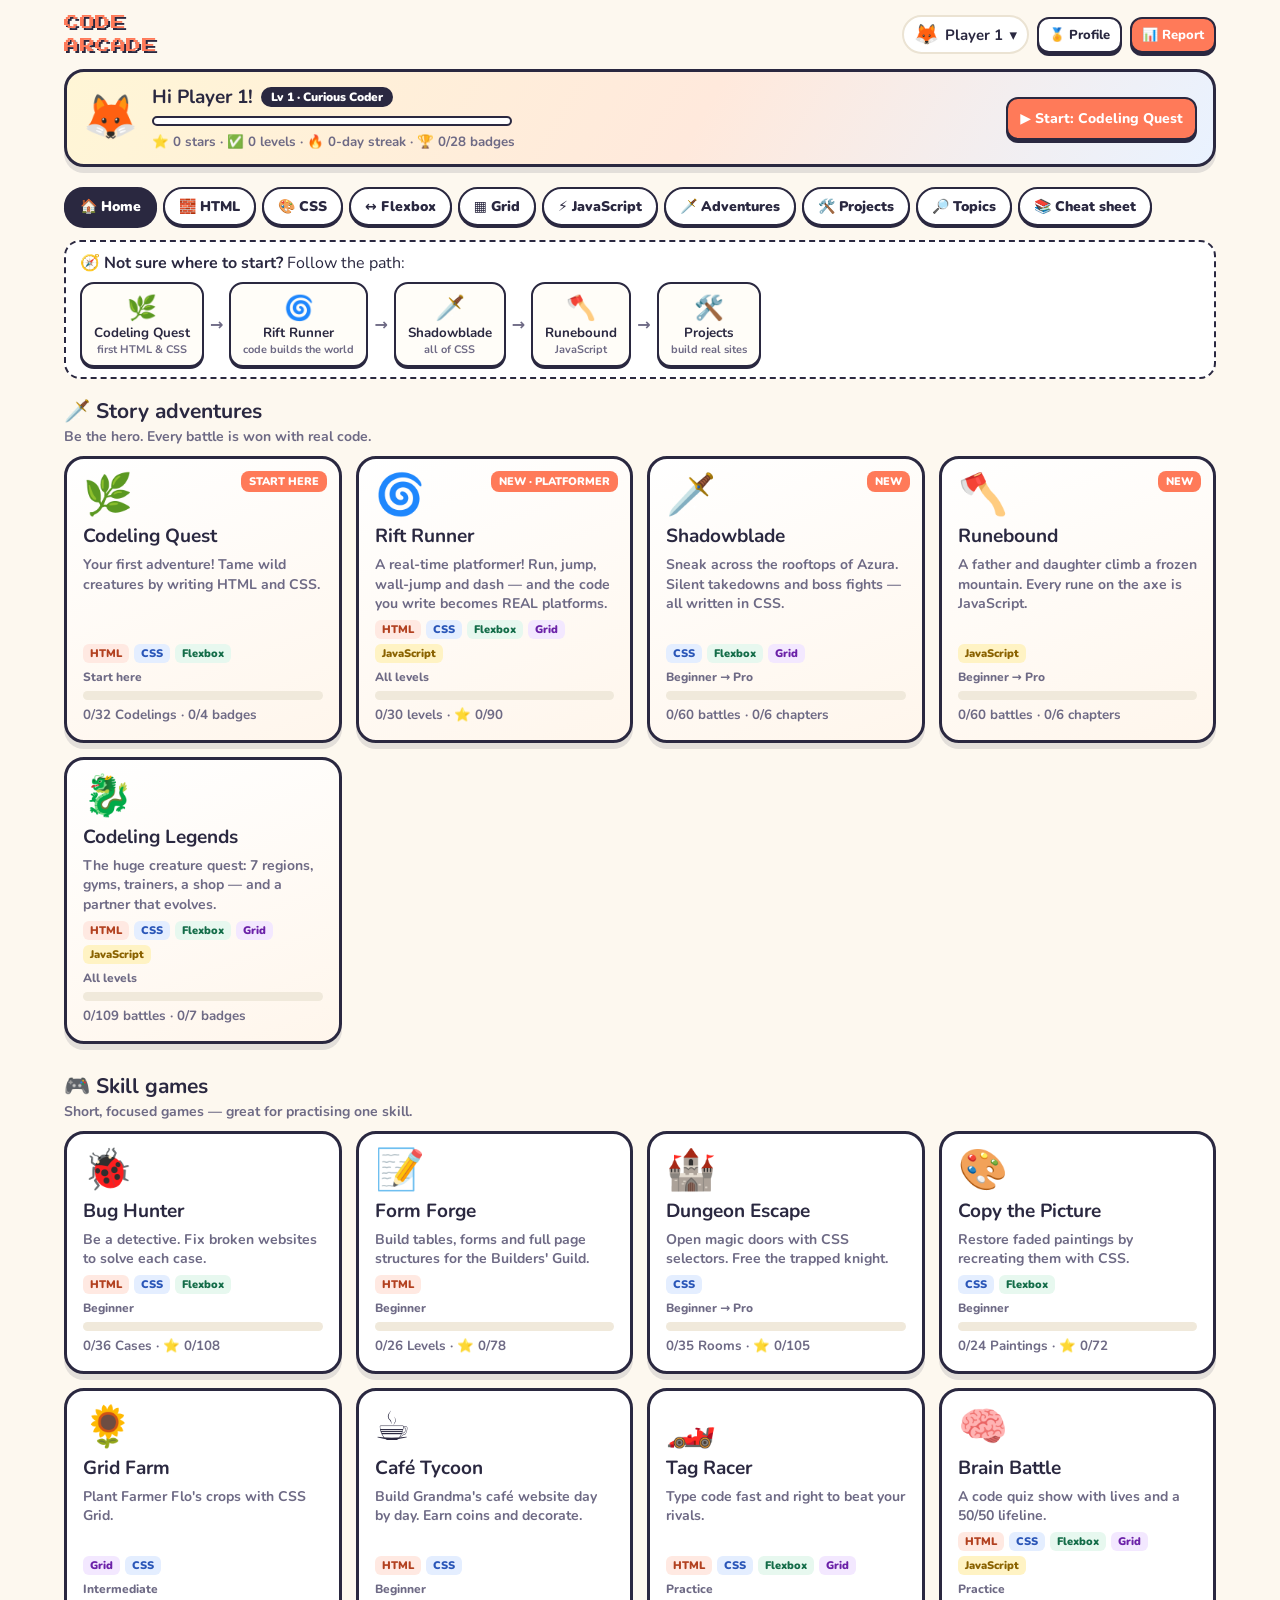
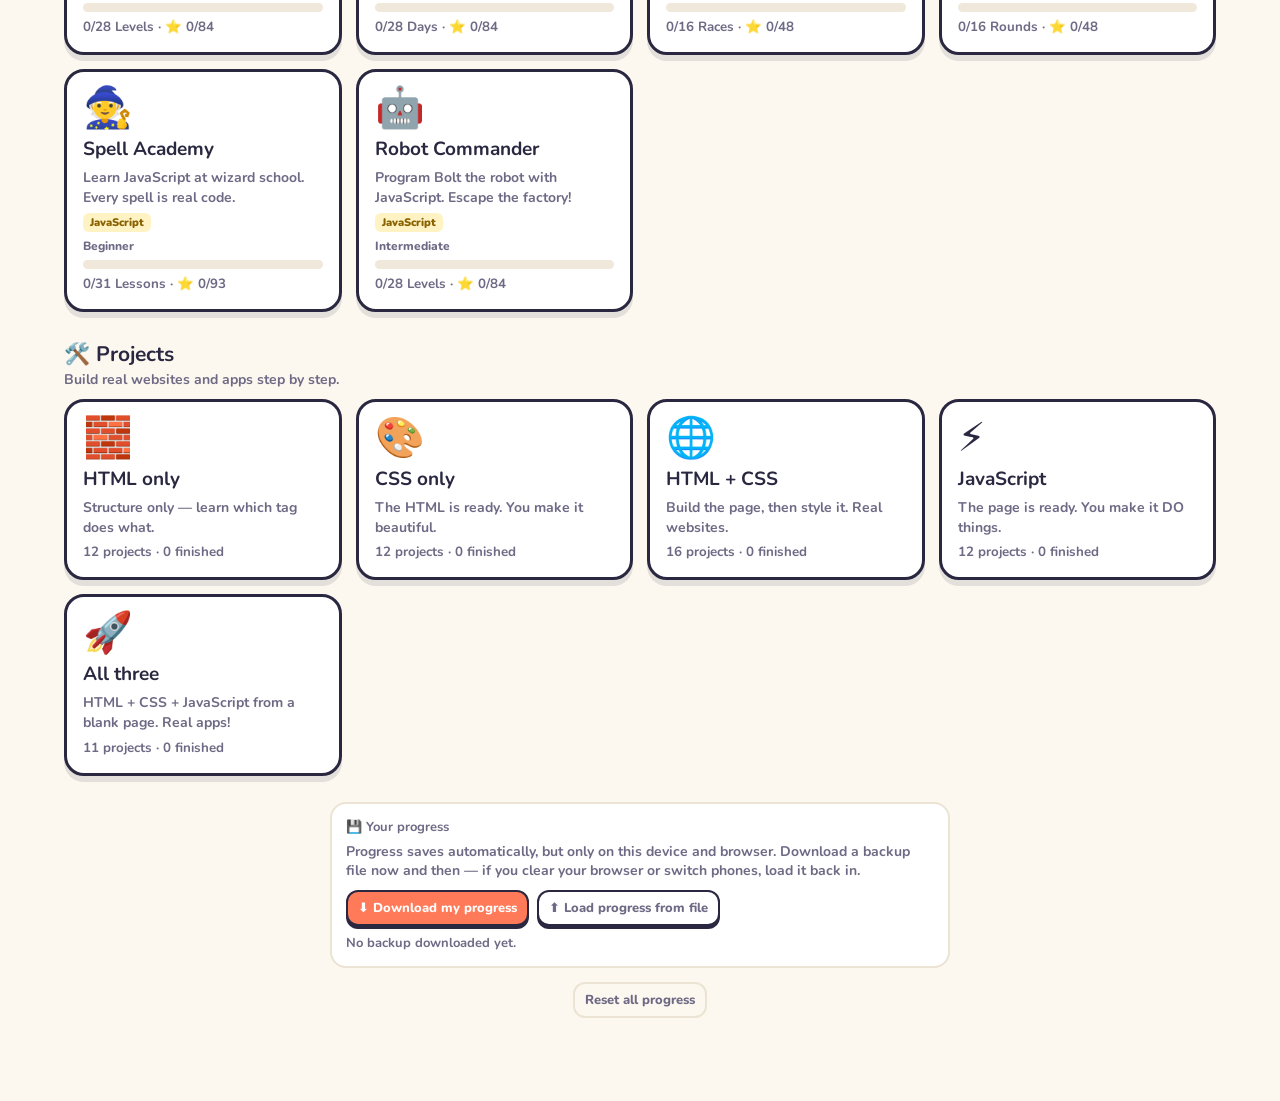
==== index.html @ c7d287df "Code Arcade: full source, tests and built index.html Co-Authored-By: Claude Opus 5.5 <noreply@anthro" ====
<!doctype html>
<html lang="en">
<head>
<meta charset="utf-8">
<meta name="viewport" content="width=device-width,initial-scale=1,viewport-fit=cover">
<title>Code Arcade</title>
<meta name="description" content="Code Arcade — 11 story games that teach HTML, CSS and JavaScript by writing real code.">
<meta name="theme-color" content="#fdf8ef">
<link rel="preconnect" href="https://fonts.googleapis.com">
<link href="https://fonts.googleapis.com/css2?family=Nunito:wght@500;700;800;900&family=Press+Start+2P&family=JetBrains+Mono:wght@500;700&display=swap" rel="stylesheet">
<style>
:root{
  --bg:#fdf8ef; --panel:#ffffff; --ink:#2a2840; --muted:#6e6a85; --line:#ebe3d3;
  --accent:#ff7a59; --blue:#4f8cff; --good:#1f9d6b; --bad:#e5484d;
  --gold:#f5b301; --code:#f3f0ff; --codeInk:#5b3fd1; --shadow:0 6px 0 rgba(42,40,64,.12);
}
*{box-sizing:border-box}
html,body{margin:0;background:var(--bg);color:var(--ink);font-family:Nunito,system-ui,-apple-system,"Segoe UI",Roboto,sans-serif;-webkit-tap-highlight-color:transparent}
button{font-family:inherit;color:inherit}
.pix{font-family:"Press Start 2P",monospace;letter-spacing:.5px}
code,pre,textarea,.code1{font-family:"JetBrains Mono",ui-monospace,Menlo,Consolas,monospace}
/* show every symbol exactly as typed: no merged "ligature" shapes like </ or => */
code,pre,textarea,input,.code1,.crystal,.snips button,.opt,.ex{font-variant-ligatures:none;font-feature-settings:"liga" 0,"calt" 0,"dlig" 0}
.backup{max-width:620px;margin:6px auto 14px;text-align:left}
.backup .row2{display:flex;gap:8px;flex-wrap:wrap;margin-top:10px}
.hidden{display:none!important}
h2,h3{margin:.2em 0 .5em}
.center{text-align:center}
.muted{color:var(--muted);font-weight:700}

/* ---------- shared UI ---------- */
.chip{background:var(--panel);border:2px solid var(--line);border-radius:999px;padding:4px 10px;font-weight:800;font-size:13px;white-space:nowrap}
button.chip{cursor:pointer}
button.chip:hover{border-color:var(--ink)}
.btn{border:2px solid var(--ink);background:#fff;border-radius:12px;padding:10px 12px;font-weight:800;font-size:14px;cursor:pointer;box-shadow:0 3px 0 var(--ink);transition:transform .05s}
.btn:active{transform:translateY(2px);box-shadow:0 1px 0 var(--ink)}
.btn:disabled{opacity:.5;cursor:not-allowed}
.btn.primary{background:var(--accent);color:#fff}
.btn.big{font-size:18px;padding:14px}
.btn.ghost{background:transparent;box-shadow:none;border-color:var(--line)}
.btn.sm{padding:7px 10px;font-size:13px}
.overlay{position:fixed;inset:0;background:var(--bg);z-index:20;overflow:auto;-webkit-overflow-scrolling:touch}
#modal{position:fixed;inset:0;background:rgba(42,40,64,.45);z-index:60;display:flex;align-items:center;justify-content:center;padding:16px}
#modal .card{background:#fff;border:3px solid var(--ink);border-radius:18px;max-width:620px;width:100%;max-height:88vh;overflow:auto;padding:20px;box-shadow:var(--shadow);animation:pop .25s}
#modal .row{display:flex;gap:8px;justify-content:flex-end;flex-wrap:wrap;margin-top:16px}
@keyframes pop{from{transform:scale(.92);opacity:0}}
.box{background:#fff;border:2px solid var(--line);border-radius:16px;padding:14px;min-width:0}
.work{display:grid;grid-template-columns:1fr 1fr;gap:12px;align-items:start}
@media(max-width:860px){.work{grid-template-columns:1fr}}
.lesson,.mission,.bstory{font-size:16px;line-height:1.55}
.lesson code,.mission code,.feedback code,.hintbox code,.codex code,.bstory code,.intro code{background:var(--code);padding:1px 6px;border-radius:6px;font-size:.9em;color:var(--codeInk);font-weight:700;white-space:normal;overflow-wrap:anywhere;box-decoration-break:clone;-webkit-box-decoration-break:clone}
.box,.bstory,.hintbox,.feedback,.lesson,.mission{min-width:0;overflow-wrap:anywhere}
.bstory .story{background:#fff8ec;border-left:5px solid var(--accent);border-radius:10px;padding:10px 12px;margin-bottom:10px}
.bstory .story b.who{display:block;font-size:12px;text-transform:uppercase;letter-spacing:1px;color:var(--accent)}
.exl{font-weight:900;font-size:12px;color:var(--muted);text-transform:uppercase;letter-spacing:1px;margin:12px 0 4px}
pre.ex{background:var(--code);border-radius:12px;padding:12px;white-space:pre-wrap;font-size:14px;border-left:5px solid #8b7cff;margin:0;color:#3a2a8a;overflow:auto}
.edhead{display:flex;justify-content:space-between;align-items:center;font-weight:900;margin:12px 0 6px;font-size:14px;gap:8px}
.edhead small{color:var(--muted);font-weight:700}
#editor,textarea.code{width:100%;min-height:190px;font-size:16px;line-height:1.55;border:3px solid var(--ink);border-radius:12px;padding:10px 12px;background:#fffef9;resize:vertical;tab-size:2;color:#2a2840;outline:none}
#editor:focus,textarea.code:focus,.code1:focus{border-color:var(--blue);box-shadow:0 0 0 4px rgba(79,140,255,.18)}
.code1{width:100%;font-size:16px;border:3px solid var(--ink);border-radius:12px;padding:10px 12px;background:#fffef9;color:#2a2840;outline:none}
.snips{display:flex;gap:5px;flex-wrap:wrap;margin-top:8px}
.snips button{min-width:38px;height:36px;font-family:"JetBrains Mono",monospace;font-weight:700;font-size:15px;border:2px solid var(--line);background:#fff;border-radius:9px;cursor:pointer;padding:0 8px}
.snips button:active{background:var(--code)}
.snips button.cmd{font-size:13px;color:var(--codeInk);background:#faf8ff}
#preview,iframe.prev{width:100%;height:230px;border:3px solid var(--ink);border-radius:12px;background:#fff;display:block}
iframe.fixed{width:300px!important;height:200px!important;flex:none}
.framewrap{display:flex;justify-content:center}
.actions{display:grid;grid-template-columns:repeat(3,1fr);gap:8px;margin-top:12px}
.actions .wide{grid-column:1/-1}
.feedback{margin-top:10px;border-radius:12px;font-weight:800;line-height:1.45}
.feedback.bad{background:#fdecec;color:#9f1d22;padding:10px 12px;border:2px solid #f5b5b7}
.feedback.good{background:#e7f8ef;color:#136c48;padding:10px 12px;border:2px solid #a7e3c6}
.feedback.info{background:#eef4ff;color:#21407a;padding:10px 12px;border:2px solid #c3d6ff}
.hintbox{margin-top:10px;line-height:1.5}
.hintbox .h{background:#fff8e1;border:2px solid #f6dd8a;border-radius:12px;padding:10px 12px;margin-bottom:6px;font-weight:700}
.hintbox .t{background:#eef4ff;border-color:#c3d6ff}
.hintbox .a{background:#f3f0ff;border-color:#d4cbff}
.hintbox pre.ex{margin-top:6px}
.stars{color:var(--gold);letter-spacing:2px}
.stars .off{color:#ddd3bf}
@media(max-width:480px){.actions{grid-template-columns:1fr 1fr}}

/* ---------- hub ---------- */
.hubhead{text-align:center;padding:26px 14px 6px}
.hublogo{font-size:24px;line-height:1.6;color:var(--accent);text-shadow:3px 3px 0 var(--ink);margin:0}
.hubgrid{display:grid;grid-template-columns:repeat(auto-fill,minmax(250px,1fr));gap:14px;max-width:1100px;margin:0 auto;padding:14px}
.gcard{background:#fff;border:3px solid var(--ink);border-radius:20px;padding:16px;box-shadow:var(--shadow);cursor:pointer;text-align:left;position:relative;transition:transform .15s;display:flex;flex-direction:column;gap:6px}
.gcard:hover{transform:translateY(-4px)}
.gcard .em{font-size:40px;line-height:1}
.gcard h3{margin:2px 0 0;font-size:19px}
.gcard p{margin:0;color:var(--muted);font-weight:700;font-size:14px;line-height:1.4;flex:1}
.gcard .tags{display:flex;gap:5px;flex-wrap:wrap}
.tag{font-size:11px;font-weight:900;border-radius:6px;padding:2px 7px;background:#ffe9e2;color:#b2401f}
.tag.css{background:#e4eeff;color:#2a56b8}.tag.js{background:#fff3c4;color:#8a6200}
.pbar{height:9px;background:#f0e9db;border-radius:9px;overflow:hidden}
.pbar i{display:block;height:100%;background:var(--good);border-radius:9px}
.ribbon{position:absolute;top:12px;right:12px;background:var(--accent);color:#fff;font-size:11px;font-weight:900;padding:3px 8px;border-radius:8px}
.hubfoot{text-align:center;padding:10px 14px 40px;color:var(--muted);font-weight:700;font-size:13px}

/* ---------- game shell ---------- */
.gwrap{max-width:1120px;margin:0 auto;padding:0 12px 40px}
.topbar{display:flex;align-items:center;gap:10px;position:sticky;top:0;background:var(--bg);z-index:5;padding:10px 0;flex-wrap:wrap}
.topbar .gt{display:flex;align-items:center;gap:8px;font-size:18px;font-weight:900;flex:1;min-width:0}
.topbar .ge{font-size:26px}
.intro{margin-bottom:14px}
.intro h2{margin-top:0}
.chap{font-weight:900;margin:16px 0 8px;color:var(--muted);font-size:13px;text-transform:uppercase;letter-spacing:1px}
.lvgrid{display:grid;grid-template-columns:repeat(auto-fill,minmax(160px,1fr));gap:10px}
.lv{border:2px solid var(--ink);background:#fff;border-radius:14px;padding:12px;text-align:left;cursor:pointer;box-shadow:0 3px 0 var(--ink);font-weight:800}
.lv small{display:block;color:var(--muted);font-weight:800;font-size:11px;text-transform:uppercase;letter-spacing:.5px}
.lv .stars{font-size:13px;display:block;margin-top:4px}
.lv.lock{opacity:.45;cursor:not-allowed;box-shadow:none;border-color:var(--line)}
.lv.next{background:#fff1ea}
.lvhead{display:flex;align-items:center;gap:10px;margin-bottom:12px;flex-wrap:wrap}
.lvhead b{font-size:17px;flex:1}

/* ---------- quest (world) ---------- */
#app{max-width:760px;margin:0 auto;padding:10px 12px 28px}
#app header{display:flex;align-items:center;gap:8px;flex-wrap:wrap;margin-bottom:10px}
#app header .logo{font-size:12px;color:var(--accent);margin:0;line-height:1.5}
.stats{display:flex;gap:6px;align-items:center;margin-left:auto;flex-wrap:wrap}
.minihp{width:56px;height:8px;background:#eee;border-radius:9px;overflow:hidden;display:inline-block;vertical-align:middle;margin-left:4px}
.minihp i{display:block;height:100%;background:var(--good);transition:width .4s}
#stage{position:relative;border:4px solid var(--ink);border-radius:16px;overflow:hidden;box-shadow:var(--shadow);background:#a8e06a;user-select:none}
#cv{display:block;width:100%;height:auto}
#dialog{position:absolute;left:8px;right:8px;bottom:8px;background:#fff;border:3px solid var(--ink);border-radius:12px;padding:14px 16px 16px;font-size:16px;line-height:1.45;min-height:72px;cursor:pointer;font-weight:700}
#dialog .who{position:absolute;top:-13px;left:12px;background:var(--accent);color:#fff;font-weight:900;font-size:12px;padding:3px 10px;border-radius:8px}
#dialog .more{position:absolute;right:12px;bottom:6px;font-size:12px;animation:bob 1s infinite}
#banner{position:absolute;top:10px;left:50%;transform:translateX(-50%);background:#fff;border:3px solid var(--ink);border-radius:12px;padding:8px 14px;font-size:10px;opacity:0;transition:opacity .4s;pointer-events:none;white-space:nowrap}
#banner.show{opacity:1}
#flash{position:absolute;inset:0;background:#fff;opacity:0;pointer-events:none}
#flash.go{animation:flash .65s}
#flash.fade{animation:fade .45s}
@keyframes flash{0%,100%{opacity:0}15%,45%,75%{opacity:1}30%,60%{opacity:.15}}
@keyframes fade{0%,100%{opacity:0}50%{opacity:1}}
@keyframes bob{50%{transform:translateY(-3px)}}
.controls{display:flex;justify-content:space-between;align-items:center;margin-top:14px;gap:12px}
.dpad{display:grid;grid-template-columns:repeat(3,54px);grid-template-rows:repeat(3,54px);gap:4px;touch-action:none}
.dpad button{border:3px solid var(--ink);background:#fff;border-radius:12px;font-size:20px;font-weight:900;box-shadow:0 4px 0 var(--ink);cursor:pointer;touch-action:none}
.dpad button:active,.dpad button.on{transform:translateY(3px);box-shadow:0 1px 0 var(--ink);background:#fff1ea}
.dpad .u{grid-column:2;grid-row:1}.dpad .l{grid-column:1;grid-row:2}.dpad .r{grid-column:3;grid-row:2}.dpad .d{grid-column:2;grid-row:3}
.mid{flex:1;text-align:center;color:var(--muted);font-size:13px;line-height:1.5;font-weight:700}
.abtn{width:78px;height:78px;border-radius:50%;background:var(--accent);color:#fff;font-size:26px;font-weight:900;border:3px solid var(--ink);box-shadow:0 5px 0 var(--ink);cursor:pointer;touch-action:none}
.abtn:active{transform:translateY(3px);box-shadow:0 2px 0 var(--ink)}
kbd{background:#fff;border:2px solid var(--line);border-bottom-width:3px;border-radius:6px;padding:0 5px;font-family:inherit;font-size:12px}
#title{display:flex;align-items:flex-start;justify-content:center;padding:20px 14px 40px}
.tcard{max-width:640px;width:100%;text-align:center}
.tlogo{font-size:22px;line-height:1.6;color:var(--accent);text-shadow:3px 3px 0 var(--ink);margin:18px 0 6px}
.tsub{color:var(--muted);font-weight:700;margin:0 0 18px}
.tbox{background:#fff;border:3px solid var(--ink);border-radius:18px;padding:18px;box-shadow:var(--shadow);text-align:left;margin-bottom:14px}
.tbox label{font-weight:900;display:block;margin-bottom:6px}
.tbox input{width:100%;font:inherit;font-size:17px;padding:10px 12px;border:2px solid var(--ink);border-radius:12px;font-weight:700}
.starters{display:grid;grid-template-columns:repeat(3,1fr);gap:10px}
.starter{border:3px solid var(--line);border-radius:16px;padding:10px 6px;background:#fffdf8;cursor:pointer;text-align:center;transition:transform .15s}
.starter:hover{transform:translateY(-3px)}
.starter.on{border-color:var(--ink);background:#fff1ea;box-shadow:0 4px 0 var(--ink)}
.starter b{display:block;font-size:15px}
.starter small{color:var(--muted);font-weight:700;font-size:12px;display:block;line-height:1.3}
@media(max-width:480px){.starter svg{width:72px;height:72px}.tlogo{font-size:17px}}
.bwrap{max-width:1120px;margin:0 auto;padding:12px 12px 30px}
.arena{position:relative;height:230px;border-radius:16px;border:3px solid var(--ink);background:linear-gradient(#e3f4ff 0 52%,#cdeea9 52%);overflow:hidden}
.plat{position:absolute;width:150px;height:30px;border-radius:50%;background:rgba(80,140,60,.28)}
.plat.f{right:9%;top:118px}.plat.m{left:6%;bottom:8px}
.sprite{position:absolute;transition:opacity .3s}
#foeSprite{right:calc(9% + 15px);top:14px}
#meSprite{left:calc(6% + 15px);bottom:12px;transform:scaleX(-1)}
.hpcard{position:absolute;background:#fff;border:2px solid var(--ink);border-radius:12px;padding:6px 10px;min-width:170px;font-weight:900;font-size:14px;z-index:2}
.hpcard small{display:block;color:var(--muted);font-weight:800;font-size:11px}
.hpcard.foe{left:12px;top:12px}.hpcard.me{right:12px;bottom:12px}
.hp{height:10px;background:#eee;border-radius:9px;overflow:hidden;margin-top:4px;border:1px solid #ddd}
.hp i{display:block;height:100%;background:var(--good);transition:width .6s,background .3s}
.hit{animation:hit .5s}
@keyframes hit{20%,60%{translate:-8px 0;opacity:.35}40%,80%{translate:8px 0;opacity:1}}
.lungeF{animation:lungeF .4s}@keyframes lungeF{50%{translate:-46px 26px}}
.lungeM{animation:lungeM .4s}@keyframes lungeM{50%{translate:-46px -26px}}
.faint{animation:faint .7s forwards}@keyframes faint{to{translate:0 40px;opacity:0}}
.appear{animation:appear .5s}@keyframes appear{from{translate:60px 0;opacity:0}}
.bmsg{margin:10px 0;background:#fff;border:3px solid var(--ink);border-radius:12px;padding:10px 14px;font-weight:800;font-size:16px;min-height:46px}
.tabs{display:flex;gap:6px;margin-bottom:10px}
.tabs button{flex:1;border:2px solid var(--ink);background:#fff;border-radius:10px;padding:8px;font-weight:900;cursor:pointer}
.tabs button.on{background:var(--ink);color:#fff}
@media(max-width:860px){.arena{height:190px}.plat.f{top:94px}#preview{height:180px}}
@media(max-width:480px){.hpcard{min-width:140px;font-size:13px}#foeSprite svg,#meSprite svg{width:92px;height:92px}}
.cxgrid{display:grid;grid-template-columns:repeat(auto-fill,minmax(130px,1fr));gap:10px}
.cx{border:2px solid var(--line);border-radius:14px;padding:8px;text-align:center;background:#fffdf8;cursor:pointer;font-weight:800;font-size:13px}
.cx.lock{opacity:.55;cursor:default}
.cx small{display:block;color:var(--muted);font-weight:700}
.cxsec{font-weight:900;margin:14px 0 8px;color:var(--muted);font-size:13px;text-transform:uppercase;letter-spacing:1px}
.badges{display:flex;gap:8px;flex-wrap:wrap}
.badge{border:2px solid var(--line);border-radius:12px;padding:6px 10px;font-weight:800;font-size:13px;background:#fff;opacity:.45}
.badge.on{opacity:1;border-color:var(--gold);background:#fff8e1}

/* ---------- dungeon ---------- */
iframe.droom{width:100%;height:230px;border:3px solid var(--ink);border-radius:12px;background:#efe6d3;display:block}
.selrow{display:flex;align-items:center;gap:8px}
.selrow .brace{font-family:"JetBrains Mono",monospace;color:var(--muted);font-weight:700;white-space:nowrap;font-size:14px}
.count{font-weight:800;font-size:14px;color:var(--muted);margin-top:8px}

/* ---------- café ---------- */
.cafe{border:3px solid var(--ink);border-radius:18px;overflow:hidden;background:#fff;margin-bottom:12px}
.cafe .awning{height:22px;background:repeating-linear-gradient(90deg,#ff7a59 0 28px,#fff 28px 56px)}
.cafe .front{padding:14px;display:flex;gap:14px;align-items:center;flex-wrap:wrap;background:linear-gradient(#fff9ef,#ffeeda)}
.cafe .sign{font-weight:900;font-size:20px;background:#2a2840;color:#fff;border-radius:10px;padding:8px 14px}
.cafe .decor{font-size:26px;letter-spacing:4px}
.cafe .stats2{display:flex;gap:8px;flex-wrap:wrap;margin-left:auto}
.cafe .crowd{padding:6px 14px 12px;font-size:20px;letter-spacing:2px;background:#ffeeda;min-height:20px}
.shop{display:grid;grid-template-columns:repeat(auto-fill,minmax(140px,1fr));gap:8px}
.shop button{border:2px solid var(--ink);border-radius:12px;background:#fff;padding:10px;font-weight:800;cursor:pointer;box-shadow:0 3px 0 var(--ink)}
.shop button.own{background:#e7f8ef;box-shadow:none;cursor:default}
.shop .e{font-size:28px;display:block}

/* ---------- racer ---------- */
.track{position:relative;border:3px solid var(--ink);border-radius:16px;background:#5d6170;padding:10px 0;overflow:hidden}
.lane{position:relative;height:56px;border-bottom:3px dashed rgba(255,255,255,.55)}
.lane:last-of-type{border-bottom:none}
.lane .lbl{position:absolute;left:8px;top:4px;font-size:11px;font-weight:900;color:#fff;opacity:.8}
.car{position:absolute;top:8px;font-size:38px;transition:left .5s ease-out;transform:scaleX(-1);left:0}
.car.spin{animation:spin .6s}
@keyframes spin{to{transform:scaleX(-1) rotate(360deg)}}
.finish{position:absolute;right:30px;top:0;bottom:0;width:14px;background:repeating-conic-gradient(#fff 0 25%,#222 0 50%) 0 0/14px 14px}
.rstat{display:flex;gap:10px;flex-wrap:wrap;margin:10px 0;font-weight:800}
.countdown{position:absolute;inset:0;display:flex;align-items:center;justify-content:center;font-size:54px;color:#fff;font-weight:900;text-shadow:0 4px 0 #2a2840;background:rgba(42,40,64,.35)}
iframe.mini{height:110px!important}

/* ---------- projects ---------- */
.where{background:#eef4ff;border:2px solid #c3d6ff;border-radius:12px;padding:8px 12px;margin-top:8px;font-size:15px;line-height:1.5;font-weight:700}
.where code{background:var(--code);padding:1px 6px;border-radius:6px;font-size:.9em;color:var(--codeInk);white-space:normal;overflow-wrap:anywhere}
iframe.goalprev{height:200px;background:#fff}
iframe.fullprev{width:100%;height:65vh;border:3px solid var(--ink);border-radius:12px;background:#fff;display:block}
.hubsec{max-width:1100px;margin:22px auto 0;padding:0 14px;font-size:21px}
.hubsec small{display:block;font-size:14px;color:var(--muted);font-weight:700;margin-top:2px}
.tag.proj{background:#e7f8ef;color:#136c48}
.h.flash{animation:pop .4s}
.placehint{display:block;margin-top:8px;padding:8px 10px;background:#fff8e1;border:2px solid #f6dd8a;border-radius:10px;color:#6b4d00}
/* ---------- spell academy ---------- */
.crystal{background:#f6f2ff;border:3px solid var(--ink);border-radius:12px;padding:10px 12px;font-family:"JetBrains Mono",monospace;min-height:70px;white-space:pre-wrap;font-size:15px;color:#3a2a8a;overflow:auto;max-height:220px}
/* ---------- brain battle ---------- */
.qtext{font-size:19px;font-weight:900;margin:8px 0;line-height:1.4}
.opts{display:grid;gap:8px;margin-top:10px}
.opt{text-align:left;border:2px solid var(--ink);background:#fff;border-radius:12px;padding:12px 14px;font-weight:800;font-size:16px;cursor:pointer;box-shadow:0 3px 0 var(--ink);font-family:inherit}
.opt:disabled{cursor:default}
.opt.right{background:#e7f8ef;border-color:var(--good);box-shadow:0 3px 0 var(--good)}
.opt.wrong{background:#fdecec;border-color:var(--bad);box-shadow:0 3px 0 var(--bad)}
.opt.gone{opacity:.25}
/* ---------- robot ---------- */
.rgridwrap{display:flex;justify-content:center;margin:10px 0;max-width:100%;overflow-x:auto}
.rgrid{position:relative;display:grid;gap:3px;background:#2a2840;padding:3px;border-radius:12px}
.rcell{width:var(--cell);height:var(--cell);border-radius:6px;background:#eef2ff;display:flex;align-items:center;justify-content:center;font-size:calc(var(--cell)*.55)}
.rcell.wall{background:#8a8fa8}
.rcell.goal{background:#c9f2db}
.bot{position:absolute;width:var(--cell);height:var(--cell);display:flex;align-items:center;justify-content:center;font-size:calc(var(--cell)*.7);transition:left .2s,top .2s;z-index:2}
.bot.bonk{animation:hit .4s}
.bubble{position:absolute;bottom:100%;left:50%;transform:translateX(-50%);background:#fff;border:2px solid var(--ink);border-radius:10px;padding:2px 8px;font-size:13px;font-weight:800;white-space:nowrap}

/* ---------- codeling legends ---------- */
#lgTitle{display:flex;align-items:flex-start;justify-content:center;padding:20px 14px 40px}
#lgApp{max-width:820px;margin:0 auto;padding:10px 12px 28px}
#lgApp header{display:flex;align-items:center;gap:8px;flex-wrap:wrap;margin-bottom:8px}
#lgApp header .logo{font-size:12px;color:#7c5cff;margin:0;line-height:1.5;text-shadow:2px 2px 0 #ffd166}
#lgApp .stats{display:flex;gap:6px;align-items:center;margin-left:auto;flex-wrap:wrap}
.lggoal{background:linear-gradient(90deg,#fff8e1,#fff1ea);border:2px solid var(--ink);border-radius:12px;padding:8px 12px;font-weight:800;font-size:14px;margin-bottom:8px;line-height:1.35}
#lgStage{position:relative;border:4px solid var(--ink);border-radius:18px;overflow:hidden;box-shadow:var(--shadow);background:#bfe98d;user-select:none;-webkit-user-select:none}
#lgCv{display:block;width:100%;height:auto;touch-action:none}
#lgStage.shake,.lgb-arena.shake{animation:lgshake .35s}
@keyframes lgshake{20%{translate:-5px 2px}40%{translate:5px -2px}60%{translate:-3px 1px}80%{translate:3px 0}}
#lgDialog{position:absolute;left:8px;right:8px;bottom:8px;background:#fff;border:3px solid var(--ink);border-radius:14px;padding:14px 16px 16px;font-size:16px;line-height:1.45;min-height:72px;cursor:pointer;font-weight:700;box-shadow:0 4px 0 rgba(42,40,64,.25)}
#lgDialog #lgWho{position:absolute;top:-13px;left:12px;background:#7c5cff;color:#fff;font-weight:900;font-size:12px;padding:3px 10px;border-radius:8px}
#lgDialog .more{position:absolute;right:12px;bottom:6px;font-size:12px;animation:bob 1s infinite}
#lgBanner{position:absolute;top:10px;left:50%;transform:translateX(-50%);background:#fff;border:3px solid var(--ink);border-radius:12px;padding:8px 14px;font-size:10px;opacity:0;transition:opacity .4s;pointer-events:none;white-space:nowrap;max-width:92%;overflow:hidden;text-overflow:ellipsis}
#lgBanner.show{opacity:1}
#lgFlash{position:absolute;inset:0;background:#fff;opacity:0;pointer-events:none}
#lgFlash.go{animation:flash .65s}#lgFlash.fade{animation:fade .45s}
.lgtools{display:flex;gap:6px;flex-wrap:wrap;margin-top:8px}
.lgtools .chip{flex:1;min-width:0;text-align:center}
.lgb-wrap{max-width:1120px;margin:0 auto;padding:12px 12px 30px}
.lgb-arena{position:relative;height:250px;border-radius:18px;border:3px solid var(--ink);overflow:hidden}
.lgb-arena .plat{position:absolute;width:170px;height:34px;border-radius:50%;background:rgba(60,90,40,.22)}
.lgb-arena .plat.f{right:7%;top:132px}.lgb-arena .plat.m{left:5%;bottom:6px}
.lgb-mon{position:absolute}
.lgb-mon.foe{right:calc(7% + 20px);top:14px}
.lgb-mon.me{left:calc(5% + 25px);bottom:12px}
.lgb-mon.me .spr{transform:scaleX(-1)}
.lgb-mon .spr{animation:idle 2.2s ease-in-out infinite}
@keyframes idle{50%{translate:0 -4px}}
.lgb-mon.appear{animation:appear .5s}
.lgb-mon.hit .spr{animation:hit .5s}
.lgb-mon.faint{animation:faint .7s forwards}
.lgb-card{position:absolute;background:#fff;border:2px solid var(--ink);border-radius:12px;padding:6px 10px;min-width:180px;font-weight:900;font-size:14px;z-index:2;box-shadow:0 3px 0 rgba(42,40,64,.2)}
.lgb-card small{display:block;color:var(--muted);font-weight:800;font-size:11px}
.lgb-card.foe{left:12px;top:12px}.lgb-card.me{right:12px;bottom:12px}
.lgb-fx{position:absolute;inset:0;pointer-events:none;z-index:3}
.lgb-proj{position:absolute;left:0;top:0;font-size:34px;margin:-20px 0 0 -20px}
.lgb-dmg{position:absolute;font-weight:900;font-size:26px;text-shadow:2px 2px 0 #fff,-2px -2px 0 #fff;animation:dmg .9s forwards;transform:translate(-50%,-50%)}
@keyframes dmg{to{translate:0 -50px;opacity:0}}
.lgb-bar{display:flex;gap:6px;flex-wrap:wrap;margin:10px 0}
.lgb-bar .bmsg{flex:1 1 260px;margin:0}
.lgb-bar .btn{flex:0 1 auto}
.lgb-scroll{background:#fff8e1;border:2px dashed var(--gold);border-radius:12px;padding:10px 12px;margin-bottom:10px;font-weight:700;line-height:1.5}
.lgb-lesson .lgb-type{display:inline-block;background:#efe9ff;color:#5b3fd1;border-radius:999px;padding:3px 10px;font-weight:900;font-size:12px;margin-bottom:8px}
.lgb-lesson .lesson{margin-bottom:4px}
@media(max-width:860px){.lgb-arena{height:200px}.lgb-arena .plat.f{top:100px}}
@media(max-width:480px){.lgb-card{min-width:132px;font-size:12px;padding:5px 8px}.lgb-mon svg{width:86px;height:86px}.lgb-mon.foe{right:8px}.lgb-mon.me{left:10px}.lgb-arena .plat{width:120px}}
.creator{display:grid;grid-template-columns:120px 1fr;gap:12px;align-items:center}
.creator canvas{width:120px;height:120px;background:radial-gradient(circle,#fff 0 55%,#f3efff 56%);border:2px solid var(--line);border-radius:16px}
.swrow{display:flex;align-items:center;gap:5px;flex-wrap:wrap;margin:4px 0}
.swrow small{width:48px;font-weight:900;color:var(--muted)}
.sw{width:28px;height:28px;border-radius:50%;border:2px solid var(--line);cursor:pointer;padding:0}
.sw.on{border:3px solid var(--ink);box-shadow:0 0 0 2px #fff inset}
@media(max-width:480px){.creator{grid-template-columns:1fr;justify-items:center}}
.evo{display:inline-block;animation:evo 1.6s ease-out}
@keyframes evo{0%{filter:brightness(4) saturate(0);transform:scale(.6)}30%{filter:brightness(4) saturate(0);transform:scale(1.15)}60%{filter:brightness(2.5) saturate(.3);transform:scale(.9)}100%{filter:none;transform:scale(1)}}
.shop button.gone{opacity:.3}.opt.gone{opacity:.25;text-decoration:line-through}
/* ---------- profiles & report ---------- */
.hubtop{display:flex;justify-content:space-between;align-items:center;gap:8px;flex-wrap:wrap;max-width:1120px;margin:0 auto;padding:12px 12px 0}
.pchip{display:inline-flex;align-items:center;gap:6px;font-size:15px}
.pchip .av{font-size:20px}
.plist{display:grid;gap:8px}
.prow{display:flex;align-items:center;gap:10px;border:2px solid var(--line);border-radius:14px;padding:10px 12px;background:#fff}
.prow.on{border-color:var(--ink);background:#fff1ea}
.prow .av{font-size:28px}
.prow b{flex:1;min-width:0;overflow-wrap:anywhere}
.avpick{display:flex;flex-wrap:wrap;gap:6px;margin:8px 0}
.avpick button{font-size:24px;width:44px;height:44px;border-radius:12px;border:2px solid var(--line);background:#fff;cursor:pointer}
.avpick button.on{border-color:var(--ink);background:#fff1ea}
.pinput{width:100%;font:inherit;font-size:17px;padding:10px 12px;border:2px solid var(--ink);border-radius:12px;font-weight:700}
#report .gwrap{max-width:1000px}
@media(max-width:520px){#report .gt span:last-child{display:none}}
#reportFrame{width:100%;height:75vh;min-height:520px;border:3px solid var(--ink);border-radius:16px;background:#fff;display:block}


/* =====================================================================
   STUDIO — no-scroll workspace
   ===================================================================== */
.studio{--sth:620px;height:var(--sth);min-height:460px;display:grid;gap:10px;
  grid-template-columns:minmax(260px,.95fr) minmax(0,1.2fr) minmax(0,1fr);grid-template-rows:minmax(0,1fr) auto;
  grid-template-areas:"task code view" "task bar bar"}
.st-tabs{display:none}
.st-pane{background:#fff;border:2px solid var(--line);border-radius:16px;min-width:0;min-height:0;display:flex;flex-direction:column;overflow:hidden}
.st-task{grid-area:task;overflow:auto;padding:12px 14px}
.st-code{grid-area:code;padding:10px 12px}
.st-view{grid-area:view;padding:10px 12px;overflow:auto}
.st-bar{grid-area:bar;min-width:0}
.st-codebody,.st-viewbody{display:flex;flex-direction:column;flex:1;min-height:0}
.st-codebody textarea.code,.st-codebody .codegrow{flex:1;min-height:120px;resize:none}
.st-viewbody .framewrap.grow{flex:1;min-height:150px;display:flex}
.st-viewbody .framewrap.grow iframe.prev:not(.fixed){height:100%;min-height:150px}
.st-viewbody iframe.fixed{max-width:100%}
.pane-h{display:flex;justify-content:space-between;align-items:center;gap:8px;font-weight:900;font-size:14px;margin:0 0 6px}
.pane-h small{color:var(--muted);font-weight:700;font-size:12px;text-align:right}
.st-view .pane-h:not(:first-child){margin-top:10px}
.st-go{display:none;margin-top:12px}
.jobbox{background:linear-gradient(135deg,#fff6d6,#ffe9dc);border:3px solid var(--ink);border-radius:14px;padding:10px 12px;margin-bottom:10px;font-size:17px;line-height:1.45;font-weight:800;box-shadow:0 3px 0 rgba(42,40,64,.15)}
.jobbox>b{display:block;font-size:12px;text-transform:uppercase;letter-spacing:1px;color:#b2401f;margin-bottom:2px}
.jobbox code,.jobmini code{background:#fff;padding:1px 6px;border-radius:6px;font-size:.88em;color:var(--codeInk);font-weight:800;white-space:normal;overflow-wrap:anywhere}
.jobmini{display:none;background:#fff8e1;border:2px solid #f6dd8a;border-radius:10px;padding:6px 10px;margin-bottom:8px;font-weight:800;font-size:14px;line-height:1.35;cursor:pointer;max-height:4.2em;overflow:auto}
.st-drawer{max-height:32vh;overflow:auto}
.st-drawer .feedback:empty{display:none}
.st-drawer .feedback{margin:0 0 8px}
.st-drawer .hintbox{margin:0}
.st-drawer .hintbox:empty{display:none}
.st-bar .actions{display:grid;grid-template-columns:repeat(4,auto) 1fr;gap:8px;margin:0;align-items:stretch}
.st-bar .actions .btn{white-space:nowrap}
.st-bar .actions .btn.primary.big{font-size:17px;padding:12px}
.st-task .bstory .lesson,.st-task .bstory .mission{font-size:15.5px}
.studio .snips{margin-top:6px}
/* tablet: task on the left, code above preview on the right */
@media(max-width:1180px){.studio{grid-template-columns:minmax(240px,.8fr) minmax(0,1.2fr);grid-template-rows:minmax(0,1.15fr) minmax(0,.85fr) auto;grid-template-areas:"task code" "task view" "bar bar"}}
/* phone: two tabs, buttons always visible */
@media(max-width:699px){
  .studio{grid-template-columns:1fr;grid-template-rows:auto minmax(0,1fr) auto;grid-template-areas:"tabs" "main" "bar";gap:8px;min-height:430px}
  .st-tabs{display:flex;gap:6px;grid-area:tabs}
  .st-tabs button{flex:1;border:2px solid var(--ink);background:#fff;border-radius:12px;padding:9px 6px;font-weight:900;font-size:14px;cursor:pointer}
  .st-tabs button.on{background:var(--ink);color:#fff}
  .st-task,.st-code,.st-view{grid-area:main}
  .studio[data-tab=task] .st-code,.studio[data-tab=task] .st-view{display:none}
  .studio[data-tab=code] .st-task{display:none}
  .studio[data-tab=code]{grid-template-rows:auto minmax(0,1.1fr) minmax(0,.9fr) auto;grid-template-areas:"tabs" "code" "view" "bar"}
  .studio[data-tab=code] .st-code{grid-area:code}.studio[data-tab=code] .st-view{grid-area:view}
  .studio[data-tab=task] .st-go{display:block}
  .studio[data-tab=code] .jobmini:not(.hidden){display:block}
  .st-bar .actions{grid-template-columns:repeat(4,1fr)}
  .st-bar .actions .btn{padding:8px 4px;font-size:13px}
  .st-bar .actions .btn.primary.big{grid-column:1/-1;order:-1;font-size:16px;padding:11px}
  .st-drawer{max-height:26vh}
  .studio.has-target .st-view .framewrap:not(.grow) iframe.fixed,.studio.has-target .st-view iframe.fixed{width:100%!important}
  .lvhead{margin-bottom:6px}.lvhead b{font-size:15px}
}
@media(max-width:699px){.studio .snips{flex-wrap:nowrap;overflow-x:auto;padding-bottom:2px;scrollbar-width:thin}.studio .snips button{flex:none;height:34px}}
.st-view .crystal.grow{flex:1;max-height:none;min-height:120px}

/* =====================================================================
   SAGA (adventure) games
   ===================================================================== */
.sgApp{max-width:860px;margin:0 auto;padding:10px 12px 28px}
.sgApp header{display:flex;align-items:center;gap:8px;flex-wrap:wrap;margin-bottom:8px}
.sgApp header .logo{font-size:12px;margin:0;line-height:1.5;color:var(--sgc,#c2410c);text-shadow:2px 2px 0 #fde68a}
.saga-rune{--sgc:#0e7490}.saga-tomb{--sgc:#b45309}.saga-shadow{--sgc:#c2410c}
.sgApp .stats{display:flex;gap:6px;align-items:center;margin-left:auto;flex-wrap:wrap}
.sggoal{background:linear-gradient(90deg,#fff8e1,#fff1ea);border:2px solid var(--ink);border-radius:12px;padding:8px 12px;font-weight:800;font-size:14px;margin-bottom:8px;line-height:1.4}
.sggoal b{color:var(--sgc)}
.sgStage{position:relative;border:4px solid var(--ink);border-radius:18px;overflow:hidden;box-shadow:var(--shadow);background:#f3e2c0;user-select:none;-webkit-user-select:none}
.sgStage.shake{animation:lgshake .35s}
.sgCv{display:block;width:100%;height:auto;touch-action:none}
.sgDialog{position:absolute;left:8px;right:8px;bottom:8px;background:#fff;border:3px solid var(--ink);border-radius:14px;padding:14px 16px 16px 16px;font-size:16px;line-height:1.45;min-height:72px;cursor:pointer;font-weight:700;box-shadow:0 4px 0 rgba(42,40,64,.25)}
.sgDialog .sgWho{position:absolute;top:-13px;left:12px;background:var(--sgc);color:#fff;font-weight:900;font-size:12px;padding:3px 10px;border-radius:8px}
.sgDialog .sgPortrait{float:left;font-size:34px;line-height:1;margin:0 10px 0 0}
.sgDialog .sgPortrait:empty{display:none}
.sgDialog .more{position:absolute;right:12px;bottom:6px;font-size:12px;animation:bob 1s infinite}
.sgBanner{position:absolute;top:10px;left:50%;transform:translateX(-50%);background:#fff;border:3px solid var(--ink);border-radius:12px;padding:8px 14px;font-size:10px;opacity:0;transition:opacity .4s;pointer-events:none;white-space:nowrap;max-width:94%;overflow:hidden;text-overflow:ellipsis}
.sgBanner.show{opacity:1}
.sgFlash{position:absolute;inset:0;background:#fff;opacity:0;pointer-events:none}.sgFlash.fade{animation:fade .45s}
.sgTitle{display:flex;align-items:flex-start;justify-content:center;padding:20px 14px 40px}
.sg-title .tlogo{color:var(--sgc,#c2410c)}
.sg-hero-art{width:100%;max-width:560px;height:auto;border:3px solid var(--ink);border-radius:18px;margin:10px 0 0;background:#fff}
.sgb-wrap{max-width:1360px;margin:0 auto;padding:10px 12px 14px}
.sgb-arena{position:relative;border-radius:18px;border:3px solid var(--ink);overflow:hidden;background:#fff}
.sgb-arena canvas{display:block;width:100%;height:auto;max-height:230px;object-fit:cover}
.sgb-card{position:absolute;background:#fff;border:2px solid var(--ink);border-radius:12px;padding:5px 10px;min-width:170px;font-weight:900;font-size:14px;z-index:2;box-shadow:0 3px 0 rgba(42,40,64,.2)}
.sgb-card small{display:block;color:var(--muted);font-weight:800;font-size:11px}
.sgb-card.foe{right:10px;top:10px}.sgb-card.me{left:10px;top:10px}
.sgb-big{position:absolute;left:50%;top:44%;transform:translate(-50%,-50%) scale(.6);font-size:26px;opacity:0;pointer-events:none;text-shadow:3px 3px 0 #fff,-3px -3px 0 #fff,3px -3px 0 #fff,-3px 3px 0 #fff;white-space:nowrap}
.sgb-big.show{animation:bigpop 1.1s ease-out}
@keyframes bigpop{0%{opacity:0;transform:translate(-50%,-50%) scale(.4)}20%{opacity:1;transform:translate(-50%,-50%) scale(1.15)}75%{opacity:1;transform:translate(-50%,-50%) scale(1)}100%{opacity:0;transform:translate(-50%,-60%) scale(1)}}
.sgb-bar{display:flex;gap:6px;margin:8px 0}
.sgb-bar .bmsg{flex:1;margin:0;font-size:15px;padding:8px 12px;min-height:0}
.sgj{display:grid;grid-template-columns:repeat(auto-fill,minmax(140px,1fr));gap:6px}
.sgjl{border:2px solid var(--ink);border-radius:12px;background:#fff;padding:8px;text-align:left;cursor:pointer;font-weight:800;box-shadow:0 2px 0 var(--ink)}
.sgjl small{display:block;color:var(--muted);font-weight:700;font-size:11px}
.sgjl.lock{opacity:.45;cursor:default;box-shadow:none;border-color:var(--line)}
@media(max-width:699px){.sgb-arena canvas{height:150px;max-height:none;object-fit:cover}.sgb-card{min-width:120px;font-size:12px;padding:4px 8px}.sgb-big{font-size:18px}.sgb-wrap{padding:8px}.sgb-bar .bmsg{font-size:13px}}
.st-code #editor{flex:1;min-height:120px;resize:none}
.q1 .st-go{display:none!important}
@media(min-width:700px){.q1go{display:none}}
#battle .bwrap{padding-bottom:10px}
@media(max-width:699px){#battle .arena{height:150px}#battle .plat.f{top:70px}#foeSprite svg,#meSprite svg{width:70px;height:70px}#battle .hpcard{min-width:120px;font-size:12px;padding:4px 8px}}
@media(max-width:699px){.lgb-arena{height:140px}.lgb-arena .plat.f{top:62px}.lgb-mon svg{width:66px!important;height:66px!important}.lgb-wrap{padding:8px}.lgb-bar{margin:6px 0}.lgb-bar .bmsg{font-size:13px;padding:8px 10px}}

/* =====================================================================
   HUB v2 — categories, welcome strip, topics, cheat sheet, profile
   ===================================================================== */
.hubbar{display:flex;align-items:center;gap:10px;justify-content:space-between;max-width:1180px;margin:0 auto;padding:12px 14px 4px;flex-wrap:wrap}
.hubbrand{font-size:15px;line-height:1.5;color:var(--accent);text-shadow:2px 2px 0 var(--ink)}
.hubbar-r{display:flex;gap:8px;align-items:center;flex-wrap:wrap}
.hubwrap{max-width:1180px;margin:0 auto;padding:0 14px 30px}
.welcome{display:flex;align-items:center;gap:14px;background:linear-gradient(120deg,#fff6d6,#ffe9dc 55%,#e9f2ff);border:3px solid var(--ink);border-radius:20px;padding:12px 16px;margin:8px 0 12px;box-shadow:var(--shadow);flex-wrap:wrap}
.welcome .wav{font-size:44px;line-height:1}
.welcome .wtxt{flex:1;min-width:200px}
.welcome .wtxt b{font-size:19px}
.rank{display:inline-block;background:var(--ink);color:#fff;border-radius:999px;padding:2px 10px;font-weight:900;font-size:12px;margin-left:4px;vertical-align:2px}
.xpbar{height:10px;background:#fff;border:2px solid var(--ink);border-radius:9px;overflow:hidden;margin:6px 0 4px;max-width:360px}
.xpbar.big{max-width:none;height:14px}
.xpbar i{display:block;height:100%;background:linear-gradient(90deg,#f5b301,#ff7a59)}
.cattabs{display:flex;gap:6px;overflow-x:auto;position:sticky;top:0;z-index:6;background:var(--bg);padding:8px 2px;margin:0 -2px;scrollbar-width:thin}
.cattabs button{flex:none;border:2px solid var(--ink);background:#fff;border-radius:999px;padding:8px 14px;font-weight:900;font-size:14px;cursor:pointer;box-shadow:0 2px 0 var(--ink);white-space:nowrap}
.cattabs button.on{background:var(--ink);color:#fff}
.catkid{font-size:17px;font-weight:800;background:#fff;border:2px solid var(--line);border-radius:14px;padding:10px 14px;margin:6px 0}
.hubwrap .hubgrid{padding:6px 0 10px;max-width:none}
.hubwrap .hubsec{padding:0;margin:18px 0 4px}
.gcard.adv{background:linear-gradient(160deg,#fff,#fff6ec)}
.gcard .lvlchip{color:var(--muted);font-weight:800;font-size:12px}
.tag.t-html{background:#ffe9e2;color:#b2401f}.tag.t-css{background:#e4eeff;color:#2a56b8}.tag.t-flex{background:#e7f8ef;color:#136c48}.tag.t-grid{background:#f3e8ff;color:#6b21a8}.tag.t-js{background:#fff3c4;color:#8a6200}.tag.t-proj{background:#e7f8ef;color:#136c48}
.subtabs{display:flex;gap:6px;flex-wrap:wrap;margin:8px 0}
.subtabs button{border:2px solid var(--ink);background:#fff;border-radius:12px;padding:7px 12px;font-weight:900;cursor:pointer}
.subtabs button.on{background:var(--accent);color:#fff}
.subtabs small{opacity:.75}
.path{background:#fff;border:2px dashed var(--ink);border-radius:16px;padding:10px 14px;margin:6px 0 4px}
.pathrow{display:flex;align-items:stretch;gap:6px;flex-wrap:wrap;margin-top:8px}
.pstep{border:2px solid var(--ink);background:#fffdf8;border-radius:14px;padding:8px 12px;cursor:pointer;display:flex;flex-direction:column;align-items:center;min-width:96px;box-shadow:0 2px 0 var(--ink)}
.pstep span{font-size:24px}.pstep small{color:var(--muted);font-weight:700;font-size:11px}
.path .arrow{align-self:center;font-weight:900;color:var(--muted)}
.sheetbar{position:sticky;top:56px;z-index:5;background:var(--bg);padding:6px 0}
.sheetgrid{display:grid;grid-template-columns:repeat(auto-fill,minmax(260px,1fr));gap:10px}
.sheetcard{background:#fff;border:2px solid var(--line);border-radius:14px;padding:10px 12px;min-width:0}
.sheetcard>b{font-size:16px;color:var(--codeInk)}
.sheetcard .lesson{font-size:14px;margin:4px 0 6px}
.sheetcard pre.ex{font-size:13px}
.toast{position:fixed;left:50%;bottom:22px;transform:translate(-50%,40px);opacity:0;background:#fff;border:3px solid var(--ink);border-radius:16px;padding:10px 18px;font-weight:800;z-index:80;box-shadow:var(--shadow);transition:all .35s;text-align:center;max-width:90vw}
.toast.show{opacity:1;transform:translate(-50%,0)}
.profhead{display:flex;align-items:center;gap:14px;flex-wrap:wrap;margin-bottom:12px}
.profhead .pav{font-size:64px;line-height:1}
.profbtns{display:flex;gap:6px;flex-wrap:wrap}
.kpis{display:grid;grid-template-columns:repeat(auto-fill,minmax(130px,1fr));gap:8px;margin-bottom:12px}
.kpi{background:#fff;border:2px solid var(--line);border-radius:14px;padding:10px;text-align:center}
.kpi span{font-size:22px;display:block}.kpi b{font-size:22px;display:block}.kpi small{color:var(--muted);font-weight:800}
.profcols{display:grid;grid-template-columns:1fr 1fr;gap:12px}
@media(max-width:760px){.profcols{grid-template-columns:1fr}}
.prgrow{display:grid;grid-template-columns:minmax(120px,1.1fr) 2fr 44px;gap:8px;align-items:center;margin:6px 0;font-weight:800;font-size:14px}
.prgrow small{text-align:right;color:var(--muted)}
.achgrid{display:grid;grid-template-columns:repeat(auto-fill,minmax(150px,1fr));gap:8px;margin-top:8px}
.achv{background:#fff;border:2px solid var(--line);border-radius:14px;padding:10px;text-align:center;opacity:.6}
.achv.on{opacity:1;border-color:var(--gold);background:#fff8e1}
.achv span{font-size:30px;display:block}.achv b{display:block}.achv small{color:var(--muted);font-weight:700;font-size:12px}
@media(max-width:520px){.hubbrand{font-size:12px}.welcome .wav{font-size:34px}.welcome .btn{width:100%}.cattabs button{padding:7px 11px;font-size:13px}.gcard{padding:12px}.gcard .em{font-size:32px}}
.st-codebody>.snips,.st-codebody>.selrow,.st-codebody>.pane-h,.st-codebody>.count,.st-codebody>.exl{flex-shrink:0}.st-codebody pre.codegrow{flex:1;min-height:60px;margin:0}

/* =====================================================================
   RIFT RUNNER (platformer)
   ===================================================================== */
.rift{display:flex;flex-direction:column;height:100vh;height:100dvh;background:linear-gradient(#eef6ff,#fdf8ef)}
.rfTop{display:flex;align-items:center;gap:8px;padding:8px 12px;flex-wrap:wrap}
.rfTitle{font-size:11px;color:#7c5cff;text-shadow:2px 2px 0 #ffd166}
.rfLevel{font-weight:900;font-size:14px;color:var(--muted);flex:1;min-width:0;white-space:nowrap;overflow:hidden;text-overflow:ellipsis}
.rfStats{display:flex;gap:6px;align-items:center}
.rfHearts{letter-spacing:1px}
.rfMain{flex:1;display:flex;min-height:0;gap:10px;padding:0 12px 12px}
.rfStageWrap{flex:1;display:flex;flex-direction:column;min-width:0;min-height:0}
.rfStage{flex:1;position:relative;display:flex;align-items:center;justify-content:center;min-height:0}
.rfCv{display:block;border:4px solid var(--ink);border-radius:18px;box-shadow:var(--shadow);background:#dff1ff;touch-action:none;max-width:100%}
.rfBanner{position:absolute;top:16px;left:50%;transform:translateX(-50%);background:#fff;border:3px solid var(--ink);border-radius:12px;padding:8px 14px;font-size:10px;opacity:0;transition:opacity .4s;pointer-events:none;white-space:nowrap}
.rfBanner.show{opacity:1}
.rfFlash{position:absolute;inset:0;pointer-events:none;border-radius:18px;background:rgba(239,68,68,.25);opacity:0}
.rfFlash.go{animation:fade .35s}
.rfDialog{position:absolute;left:5%;right:5%;bottom:14px;background:#fff;border:3px solid var(--ink);border-radius:14px;padding:14px 16px;font-size:16px;font-weight:700;line-height:1.45;cursor:pointer;box-shadow:0 4px 0 rgba(42,40,64,.25)}
.rfDialog .rfWho{position:absolute;top:-13px;left:12px;background:#7c5cff;color:#fff;font-size:12px;padding:3px 10px;border-radius:8px;font-weight:900}
.rfDialog .rfFace{float:left;font-size:30px;margin-right:10px;line-height:1}.rfDialog .rfFace:empty{display:none}
.rfDialog .more{position:absolute;right:12px;bottom:6px;font-size:12px;animation:bob 1s infinite}
.rfHack{position:absolute;left:50%;top:14px;transform:translateX(-50%);border:3px solid var(--ink);background:#ffd166;border-radius:999px;padding:9px 16px;font-weight:900;font-size:15px;cursor:pointer;box-shadow:0 4px 0 var(--ink);animation:bob 1.2s infinite}
.rfHack kbd{background:#fff}
.rfPad{display:none;justify-content:space-between;align-items:center;padding:10px 4px 2px;gap:10px;touch-action:none;user-select:none;-webkit-user-select:none}
.rfPad div{display:flex;gap:10px}
.rfPad button{width:66px;height:66px;border-radius:20px;border:3px solid var(--ink);background:#fff;font-size:24px;font-weight:900;box-shadow:0 4px 0 var(--ink);touch-action:none}
.rfPad button.jump{background:#ff7a59;color:#fff;width:76px;height:76px;border-radius:50%}
.rfPad button.dash{background:#c4b5fd;border-radius:50%}
.rfPad button.on{transform:translateY(3px);box-shadow:0 1px 0 var(--ink)}
@media (pointer:coarse),(max-width:899px){.rfPad{display:flex}}
.rfPanel{width:44%;max-width:560px;min-width:340px;display:flex;flex-direction:column;background:#fff;border:3px solid var(--ink);border-radius:18px;box-shadow:var(--shadow);overflow:hidden}
.rift.coding .rfPad{display:none}
.rfPh{display:flex;align-items:center;justify-content:space-between;gap:8px;padding:10px 12px;border-bottom:2px solid var(--line);background:#f6f2ff}
.rfPbody{flex:1;overflow:auto;padding:10px 12px;display:flex;flex-direction:column;min-height:0}
.rfPbody textarea.code{min-height:150px;flex:1;resize:vertical}
.rfLearn{background:#fffdf8;border:2px solid var(--line);border-radius:12px;padding:6px 10px;margin-bottom:8px}
.rfLearn summary{font-weight:900;cursor:pointer}
.rfLearn .lesson{font-size:15px;margin-top:6px}
.rfPact{display:grid;grid-template-columns:repeat(4,auto) 1fr;gap:6px;padding:8px 10px;border-top:2px solid var(--line)}
.rfPact .btn{white-space:nowrap;padding:9px 8px}
.rfPbody .st-drawer{max-height:none}
@media(max-width:899px){
  .rfMain{flex-direction:column;padding:0 8px 8px;gap:8px}
  .rift.coding .rfStageWrap{flex:0 0 auto}
  .rift.coding .rfStage{flex:0 0 auto}
  .rfPanel{width:auto;max-width:none;min-width:0;flex:1;min-height:0}
  .rfPact{grid-template-columns:repeat(4,1fr)}.rfPact .btn.primary{grid-column:1/-1;order:-1}
  .rfTitle{display:none}.rfTop{padding:6px 8px}.rfLevel{font-size:12px}
  .rfPad button{width:62px;height:62px}.rfPad button.jump{width:72px;height:72px}
}
.rfMap{background:linear-gradient(#eaf5ff,#fdf8ef)}
.rfMapIn{max-width:980px;margin:0 auto;padding:14px 14px 40px}
.rfMapTop{display:flex;align-items:center;gap:10px;justify-content:space-between}
.rfLogo{font-size:20px;line-height:1.5;color:#7c5cff;text-shadow:3px 3px 0 #ffd166;text-align:center}
.rfMapArt{width:100%;height:auto;border:3px solid var(--ink);border-radius:18px;margin:12px 0 8px;background:#fff}
.rfIntro{font-size:17px;font-weight:700;line-height:1.5;background:#fff;border:2px solid var(--line);border-radius:14px;padding:10px 14px}
.rfHow{display:flex;gap:8px;flex-wrap:wrap;margin:8px 0 6px;font-weight:800;font-size:13px;color:var(--muted)}
.rfHow span{background:#fff;border:2px solid var(--line);border-radius:999px;padding:4px 10px}
.rfWorld{background:linear-gradient(135deg,var(--wb),#fff);border:3px solid var(--ink);border-radius:18px;padding:12px;margin:12px 0;box-shadow:var(--shadow)}
.rfWh{display:flex;flex-direction:column;margin-bottom:8px}.rfWh b{font-size:18px;color:var(--wc)}.rfWh small{font-weight:800;color:var(--muted)}
.rfNodes{display:grid;grid-template-columns:repeat(auto-fill,minmax(140px,1fr));gap:8px}
.rfNode{border:2px solid var(--ink);background:#fff;border-radius:14px;padding:10px;text-align:left;cursor:pointer;box-shadow:0 3px 0 var(--ink);font-weight:800;display:flex;flex-direction:column;gap:2px}
.rfNode .n{font-size:11px;color:#fff;background:var(--wc);border-radius:6px;padding:1px 6px;align-self:flex-start}
.rfNode.lock{opacity:.5;cursor:not-allowed;box-shadow:none;border-color:var(--line)}
.rfNode.done{background:#f3fff7}
.rfNode small{color:var(--muted)}
@media(max-width:899px){.rift.coding .rfStage{height:34vh;height:34dvh}.rift:not(.coding) .rfStage{min-height:0}}
@media (orientation:portrait) and (max-width:899px){.rfPad .rfPadR{order:2}.rfPad::before{content:"📱 Tip: turn your phone sideways for a bigger view";order:1;flex:1;text-align:center;font-size:11px;font-weight:800;color:var(--muted);line-height:1.3}}
</style>
</head>
<body>

<!-- ================= HUB ================= -->
<section class="screen" id="hub">
  <div class="hubbar"><div class="hubbrand pix" role="heading" aria-level="1">CODE<br>ARCADE</div>
    <div class="hubbar-r"><button class="chip pchip" id="playerChip" aria-label="Switch player"></button><button class="btn sm" id="openProfile">🏅 Profile</button><button class="btn sm primary" id="openReport">📊 Report</button></div></div>
  <div class="hubwrap">
    <div id="hubWelcome"></div>
    <nav class="cattabs" id="catTabs" aria-label="Categories"></nav>
    <div id="hubBody"></div>
    <div class="hubfoot">
      <div class="box backup">
        <b>💾 Your progress</b>
        <p class="muted" style="margin:6px 0 0;font-size:14px">Progress saves automatically, but only on this device and browser. Download a backup file now and then — if you clear your browser or switch phones, load it back in.</p>
        <div class="row2"><button class="btn primary sm" id="exportProg">⬇️ Download my progress</button><button class="btn sm" id="importProg">⬆️ Load progress from file</button><input type="file" id="importFile" accept=".json,application/json" hidden></div>
        <p class="muted" style="margin:8px 0 0;font-size:13px" id="lastBackup"></p>
      </div>
      <p><button class="btn ghost sm" id="resetAll">Reset all progress</button></p>
    </div>
  </div>
</section>

<!-- ================= PROFILE ================= -->
<section class="screen hidden" id="profile">
  <div class="gwrap"><div class="topbar"><button class="btn sm" id="profBack">← Arcade</button><div class="gt"><span class="ge">🏅</span><span>My profile</span></div><button class="btn sm" id="profReport">📊 Report</button></div><div id="profBody"></div></div>
</section>

<!-- ================= CODELING QUEST ================= -->
<section class="screen hidden" id="g-quest">
<div id="app">
  <header>
    <button class="chip" id="qBack">← Arcade</button>
    <h1 class="logo pix">CODELING<br>QUEST</h1>
    <div class="stats">
      <span class="chip" id="hudName">—</span>
      <span class="chip" id="hudLv">Lv 1</span>
      <span class="chip">HP<span class="minihp"><i id="hudHp" style="width:100%"></i></span></span>
      <span class="chip" id="hudBadges">🏅 0/4</span>
      <button class="chip" id="btnCodex">📘 Codedex</button>
      <button class="chip" id="btnMenu">⚙️</button>
    </div>
  </header>
  <div id="stage">
    <canvas id="cv" width="1280" height="960" aria-label="Game world"></canvas>
    <div id="banner" class="pix"></div>
    <div id="flash"></div>
    <div id="dialog" class="hidden"><span class="who" id="dWho"></span><span id="dText"></span><span class="more">▼</span></div>
  </div>
  <div class="controls">
    <div class="dpad" id="dpad">
      <button class="u" data-d="up" aria-label="Up">▲</button>
      <button class="l" data-d="left" aria-label="Left">◀</button>
      <button class="r" data-d="right" aria-label="Right">▶</button>
      <button class="d" data-d="down" aria-label="Down">▼</button>
    </div>
    <div class="mid">Move: <kbd>Arrows</kbd> / <kbd>WASD</kbd><br>Talk / next: <kbd>Space</kbd> or <b>A</b><br>Wild Codelings hide in <b>tall grass</b> 🌿</div>
    <button class="abtn" id="aBtn" aria-label="A button">A</button>
  </div>
</div>
</section>
<div id="title" class="overlay hidden"></div>
<div id="battle" class="overlay hidden">
  <div class="bwrap">
    <div class="arena">
      <div class="hpcard foe"><span id="foeName">—</span><small id="foeTag"></small><div class="hp"><i id="foeHp"></i></div></div>
      <div class="plat f"></div><div class="plat m"></div>
      <div class="sprite" id="foeSprite"></div>
      <div class="sprite" id="meSprite"></div>
      <div class="hpcard me"><span id="meName">—</span><small id="meTag"></small><div class="hp"><i id="meHp"></i></div><small id="meHpTxt"></small></div>
    </div>
    <div class="bmsg" id="bmsg"></div>
    <div class="work">
      <div class="box">
        <div class="tabs"><button data-tab="lesson">📖 Lesson</button><button data-tab="mission">🎯 Mission</button></div>
        <div id="tabLesson"></div>
        <div id="tabMission"></div>
        <div class="edhead">✍️ Your code <small>Ctrl + Enter = Attack</small></div>
        <textarea id="editor" spellcheck="false" autocapitalize="off" autocomplete="off" autocorrect="off" aria-label="Code editor"></textarea>
        <div class="snips" id="snips"></div>
      </div>
      <div class="box">
        <div class="edhead" style="margin-top:0">👀 Live preview <small>updates as you type</small></div>
        <iframe id="preview" sandbox="allow-same-origin" title="Live preview"></iframe>
        <div class="actions">
          <button class="btn primary big wide" id="bAttack">⚔️ ATTACK! <small style="font-weight:700">(check my code)</small></button>
          <button class="btn" id="bHint">💡 Hint</button>
          <button class="btn" id="bTip">✨ Tip</button>
          <button class="btn" id="bAnswer">👁 Answer</button>
          <button class="btn ghost" id="bReset">↺ Reset code</button>
          <button class="btn ghost" id="bRun">🏃 Run away</button>
        </div>
        <div id="feedback" class="feedback"></div>
        <div id="hintBox" class="hintbox"></div>
      </div>
    </div>
  </div>
</div>


<!-- ================= CODELING LEGENDS ================= -->
<section class="screen hidden" id="g-quest2">
<div id="lgApp">
  <header>
    <button class="chip" id="lgBack">← Arcade</button>
    <h1 class="logo pix">CODELING<br>LEGENDS</h1>
    <div class="stats">
      <span class="chip" id="lgName">—</span>
      <span class="chip" id="lgLv">Lv 1</span>
      <span class="chip">HP<span class="minihp"><i id="lgHp" style="width:100%"></i></span></span>
      <span class="chip" id="lgCoins">🪙 0</span>
      <span class="chip" id="lgBadges">🏅 0/7</span>
    </div>
  </header>
  <div class="lggoal" id="lgGoal"></div>
  <div id="lgStage">
    <canvas id="lgCv" width="1280" height="896" aria-label="Game world"></canvas>
    <div id="lgBanner" class="pix"></div>
    <div id="lgFlash"></div>
    <div id="lgDialog" class="hidden"><span id="lgWho"></span><span id="lgText"></span><span class="more">▼</span></div>
  </div>
  <div class="lgtools">
    <button class="chip" id="lgDexBtn">📘 Codedex</button>
    <button class="chip" id="lgBagBtn">🎒 Bag</button>
    <button class="chip" id="lgMapBtn">🗺️ Fly</button>
    <button class="chip" id="lgMenuBtn">⚙️ Menu</button>
  </div>
  <div class="controls">
    <div class="dpad" id="lgDpad">
      <button class="u" data-d="up" aria-label="Up">▲</button>
      <button class="l" data-d="left" aria-label="Left">◀</button>
      <button class="r" data-d="right" aria-label="Right">▶</button>
      <button class="d" data-d="down" aria-label="Down">▼</button>
    </div>
    <div class="mid">Move: <kbd>Arrows</kbd> / <kbd>WASD</kbd><br>Talk / open: <kbd>Space</kbd> or <b>A</b><br>Wild Codelings hide in <b>tall grass</b> 🌿</div>
    <button class="abtn" id="lgA" aria-label="A button">A</button>
  </div>
</div>
</section>
<div id="lgTitle" class="overlay hidden"></div>
<div id="lgBattle" class="overlay hidden">
  <div class="lgb-wrap">
    <div class="lgb-arena">
      <div class="lgb-card foe"><span class="nm">—</span><small class="tg"></small><div class="hp"><i></i></div></div>
      <div class="plat f"></div><div class="plat m"></div>
      <div class="lgb-mon foe"><div class="spr"></div></div>
      <div class="lgb-mon me"><div class="spr"></div></div>
      <div class="lgb-card me"><span class="nm">—</span><small class="tg"></small><div class="hp"><i></i></div><small class="hpt"></small></div>
      <div class="lgb-fx"></div>
    </div>
    <div class="lgb-bar"><div class="bmsg"></div>
      <button class="btn sm" data-t="potion">🧪 Potion</button><button class="btn sm" data-t="scroll">📜 Hint Scroll</button><button class="btn sm ghost" data-t="run">🏃 Run</button></div>
    <div class="lgb-scroll hidden"></div>
    <div class="lgb-panel"></div>
  </div>
</div>

<!-- ================= REPORT ================= -->
<section class="screen hidden" id="report">
  <div class="gwrap">
    <div class="topbar"><button class="btn sm" id="repBack">← Arcade</button><div class="gt"><span class="ge">📊</span><span>Progress report</span></div>
      <button class="btn sm primary" id="repDl">⬇️ Download</button><button class="btn sm" id="repPrint">🖨️ Print / PDF</button></div>
    <iframe id="reportFrame" title="Progress report" sandbox="allow-same-origin allow-modals"></iframe>
  </div>
</section>

<div id="modal" class="hidden"><div class="card" id="modalCard"></div></div>

<script>
/* =====================================================================
   SHARED TOOLKIT
   ===================================================================== */
const $=(s,r=document)=>r.querySelector(s), $$=(s,r=document)=>[...r.querySelectorAll(s)];
const esc=s=>String(s).replace(/[&<>"]/g,c=>({'&':'&amp;','<':'&lt;','>':'&gt;','"':'&quot;'}[c]));
const md=s=>esc(s).replace(/`([^`]+)`/g,'<code>$1</code>').replace(/\*\*([^*]+)\*\*/g,'<b>$1</b>').replace(/\n/g,'<br>').replace(/\{BT\}/g,'&#96;');
const debounce=(fn,ms)=>{let t;const f=(...a)=>{clearTimeout(t);t=setTimeout(()=>fn(...a),ms);};f.cancel=()=>clearTimeout(t);return f;};
const store={get(k,d){try{const v=localStorage.getItem(k);return v?JSON.parse(v):d;}catch(e){return d;}},set(k,v){try{localStorage.setItem(k,JSON.stringify(v));}catch(e){}}};
/* ---- player profiles: every child gets their own progress ---- */
const PKEY='code-arcade-profiles';
const AVATARS=['🦊','🐼','🦁','🐸','🐙','🦄','🐯','🐨','🐧','🦖','🐝','🐬','🐱','🐶','🦉','🐢'];
let PROFILES=store.get(PKEY,null);
if(!PROFILES||!Array.isArray(PROFILES.list)||!PROFILES.list.length){PROFILES={list:[{id:'p1',name:'Player 1',avatar:'🦊',created:Date.now()}],current:'p1'};store.set(PKEY,PROFILES);}
PROFILES.list=PROFILES.list.filter(x=>x&&typeof x.id==='string');
if(!PROFILES.list.some(x=>x.id===PROFILES.current))PROFILES.current=PROFILES.list[0].id;
const PID=PROFILES.current,SFX=PID==='p1'?'':'::'+PID,ME=PROFILES.list.find(x=>x.id===PID);
const AKEY='code-arcade-v1'+SFX, QKEY='codeling-quest-v1'+SFX, Q2KEY='codeling-legends-v1'+SFX, STKEY='code-arcade-stats-v1'+SFX;
const SAGA_IDS=['shadow','rune'];
const profileKeys=id=>{const x=id==='p1'?'':'::'+id;return['code-arcade-v1','codeling-quest-v1','codeling-legends-v1','code-arcade-stats-v1','code-arcade-last-backup','rift-v1','saga-tomb-v1','code-arcade-hubcat',...SAGA_IDS.map(g=>'saga-'+g+'-v1')].map(k=>k+x);};

/* ---- learning stats (used by the progress report) ---- */
const freshStats=()=>({v:1,levels:{},days:{},firstSeen:Date.now()});
let STATS=(()=>{const x=store.get(STKEY,null);return x&&typeof x==='object'&&x.levels&&typeof x.levels==='object'&&x.days&&typeof x.days==='object'?x:freshStats();})();
let _stT=null;const saveStats=()=>{if(window._noStatsSave)return;clearTimeout(_stT);_stT=setTimeout(()=>store.set(STKEY,STATS),300);};
let CURRENT_GAME=null;
const dayKey=(d=new Date())=>d.getFullYear()+'-'+String(d.getMonth()+1).padStart(2,'0')+'-'+String(d.getDate()).padStart(2,'0');
const TRACK={
  _o:null,
  rec(g,id){const k=g+':'+id;let r=STATS.levels[k];if(!r||typeof r!=='object')r=STATS.levels[k]={a:0,f:0,h:0,ans:0,ms:0};return r;},
  open(g,id){if(!g||id==null)return;TRACK._o={g,id,t:Date.now()};},
  hint(g,id,n){if(!g||id==null)return;const r=TRACK.rec(g,id);r.h=Math.max(r.h||0,n||1);r.last=Date.now();saveStats();},
  answer(g,id){if(!g||id==null)return;const r=TRACK.rec(g,id);r.ans=1;r.last=Date.now();saveStats();},
  miss(g,id){if(!g||id==null)return;const r=TRACK.rec(g,id);r.f++;r.last=Date.now();saveStats();},
  attempt(g,id,ok){if(!g||id==null)return;const r=TRACK.rec(g,id),now=Date.now();r.a++;if(!ok)r.f++;
    const o=TRACK._o;if(o&&o.g===g&&o.id===id){r.ms+=Math.max(0,Math.min(now-o.t,15*60e3));o.t=now;}
    if(ok&&!r.done){r.done=now;r.ft=(r.a===1&&!r.ans&&!r.h)?1:0;}r.last=now;saveStats();}
};
let _lastInput=Date.now();['pointerdown','keydown','input'].forEach(ev=>document.addEventListener(ev,()=>{_lastInput=Date.now();},{passive:true,capture:true}));
setInterval(()=>{if(document.hidden||Date.now()-_lastInput>90e3)return;const k=dayKey();STATS.days[k]=(+STATS.days[k]||0)+0.5;saveStats();},30e3);
const freshProg=()=>({bug:{},art:{},dungeon:{},cafe:{code:'',start:'',coins:0,decor:[],stars:{}},racer:{},robot:{},form:{},grid:{},spell:{},quiz:{},proj:{}});
function cleanProg(raw){const f=freshProg(),o=Object.assign({},f,raw&&typeof raw==='object'?raw:{});for(const k in f)if(!o[k]||typeof o[k]!=='object'||Array.isArray(o[k]))o[k]=f[k];o.cafe=Object.assign(f.cafe,o.cafe);if(!o.cafe.stars||typeof o.cafe.stars!=='object')o.cafe.stars={};if(!Array.isArray(o.cafe.decor))o.cafe.decor=[];o.cafe.coins=+o.cafe.coins||0;return o;}
let PROG=cleanProg(store.get(AKEY,{}));
const saveProg=()=>store.set(AKEY,PROG);

/* ---- colours as browsers report them ---- */
const RED='rgb(255, 0, 0)',GREEN='rgb(0, 128, 0)',PURPLE='rgb(128, 0, 128)',LIGHTBLUE='rgb(173, 216, 230)',CLEAR='rgba(0, 0, 0, 0)',
      BLUE='rgb(0, 0, 255)',YELLOW='rgb(255, 255, 0)',ORANGE='rgb(255, 165, 0)',WHITE='rgb(255, 255, 255)',INK='rgb(34, 34, 34)';

/* ---- rendering code into a sandboxed frame ---- */
const BASE_CSS='body{font-family:system-ui,sans-serif;margin:12px;color:#222}';
/* stops a never-ending loop in the player's JavaScript from freezing the whole app */
function loopGuard(js){return js.replace(/\b(for|while)\s*\(((?:[^()]|\((?:[^()]|\([^()]*\))*\))*)\)\s*\{/g,m=>m+'if((window.__lgc=(window.__lgc||0)+1)>300000)throw new Error("A loop never stopped! Check your loop condition.");');}
const FRAME_JS='<script>window.__errs=[];window.__logs=[];addEventListener("error",e=>{__errs.push(String(e.message||e))});(()=>{const l=console.log.bind(console);console.log=(...a)=>{__logs.push(a.map(x=>typeof x==="string"?x:JSON.stringify(x)).join(" "));l(...a);};})();setInterval(()=>{window.__lgc=0},40);<\/script>';
function setScripts(frame,on){const want=on?'allow-scripts allow-same-origin':'allow-same-origin';if(frame.getAttribute('sandbox')!==want)frame.setAttribute('sandbox',want);}
function renderInto(frame,code,base=BASE_CSS,o={}){
  return new Promise(res=>{
    const id=(frame._seq=(frame._seq||0)+1);let done=false;
    const scripts=!!o.scripts;setScripts(frame,scripts);
    const body=scripts?code.replace(/(<script\b[^>]*>)([\s\S]*?)(<\/script>)/gi,(m,a,b,c)=>a+loopGuard(b)+c):code;
    const finish=()=>{if(done)return;done=true;setTimeout(()=>res(makeApi(frame.contentDocument,frame.contentWindow)),scripts?60:0);};
    frame.onload=()=>{if(id===frame._seq)finish();};
    setTimeout(finish,1500);
    frame.srcdoc=`<!doctype html><html><head><meta charset="utf-8">${scripts?FRAME_JS:''}<style>${base}</style></head><body>${body}\n<!--${id}--></body></html>`;
  });
}
function makeApi(doc,win){
  const fire=(el,type)=>el.dispatchEvent(new win.Event(type,{bubbles:true}));
  return {doc,win,$:s=>doc.querySelector(s),$$:s=>[...doc.querySelectorAll(s)],
    text:el=>el?el.textContent.replace(/\s+/g,' ').trim().toLowerCase():'',
    css:(el,p)=>el?win.getComputedStyle(el)[p]:'',
    rules:()=>{const out=[];const walk=list=>{for(const r of list){out.push(r);if(r.cssRules&&!r.selectorText)try{walk(r.cssRules);}catch(e){}}};for(const sh of doc.styleSheets){try{walk(sh.cssRules);}catch(e){}}return out;},
    /* for JavaScript projects */
    get errs(){return (win&&win.__errs)||[];},get logs(){return (win&&win.__logs)||[];},
    click(s){const e=typeof s==='string'?doc.querySelector(s):s;if(!e)return false;e.click();return true;},
    type(s,v){const e=typeof s==='string'?doc.querySelector(s):s;if(!e)return false;e.value=v;fire(e,'input');fire(e,'change');return true;},
    key(s,k){const e=typeof s==='string'?doc.querySelector(s):s;if(!e)return false;e.dispatchEvent(new win.KeyboardEvent('keydown',{key:k,bubbles:true}));e.dispatchEvent(new win.KeyboardEvent('keyup',{key:k,bubbles:true}));return true;},
    wait:ms=>new Promise(r=>setTimeout(r,ms||50))};
}
/* ---- check builders (sizes are compared with a 1px tolerance — phones round pixels) ---- */
const px=v=>parseFloat(v)||0;
const has=(s,m)=>[a=>!!a.$(s),m];
const hasText=(s,w,m)=>[a=>a.text(a.$(s)).includes(w),m];
const cssIs=(s,p,v,m)=>[a=>a.css(a.$(s),p)===v,m];
const cssPx=(s,p,n,m,tol=1)=>[a=>{const e=a.$(s);return !!e&&Math.abs(px(a.css(e,p))-n)<=tol;},m];
const cssMin=(s,p,n,m)=>[a=>{const e=a.$(s);return !!e&&px(a.css(e,p))>=n;},m];
const cssNot=(s,p,vals,m)=>[a=>{const e=a.$(s);return !!e&&![].concat(vals).includes(a.css(e,p));},m];
const gapPx=(s,n,m)=>[a=>{const e=a.$(s);return !!e&&(Math.abs(px(a.css(e,'columnGap'))-n)<=1||Math.abs(px(a.css(e,'rowGap'))-n)<=1);},m];
const gridCols=(a,s,p='gridTemplateColumns')=>{const e=a.$(s);const v=e?a.css(e,p):'';return !v||v==='none'?[]:v.trim().split(/\s+/).map(px);};
const hoverRule=(sel,m)=>[a=>a.rules().some(r=>r.selectorText&&r.selectorText.replace(/\s/g,'').includes(sel)&&r.style.backgroundColor),m];
async function runChecksCode(frame,code,checks,base,o={}){
  const a=await renderInto(frame,code,base,o);
  if(o.scripts&&a.errs.length){const m=a.errs[0];return{ok:false,msg:'Your JavaScript has an error, so it stopped running: `'+String(m).replace(/`/g,"'").slice(0,140)+'`. Check spelling, brackets ( ) { } and quotes.'};}
  for(const[fn,msg]of checks){let ok=false;try{ok=!!(await fn(a));}catch(e){ok=false;}if(!ok)return{ok:false,msg};}
  return{ok:true};
}

/* ---- modal ---- */
function modal(html,buttons=[['OK',null,'primary']]){
  const c=$('#modalCard');c.innerHTML=html+'<div class="row"></div>';const row=c.querySelector('.row');
  buttons.forEach(([label,fn,cls])=>{const b=document.createElement('button');b.className='btn '+(cls||'');b.textContent=label;b.onclick=()=>{closeModal();if(fn)fn();};row.appendChild(b);});
  $('#modal').classList.remove('hidden');
}
function closeModal(){$('#modal').classList.add('hidden');}

/* ---- editor helpers ---- */
function insertAt(ed,txt,after){const s=ed.selectionStart,e=ed.selectionEnd;ed.setRangeText(txt,s,e,'end');ed.focus();after&&after();}
function addSnips(box,ed,after,keys=['<','>','/','=','"','{','}',':',';','.','#','-']){
  keys.forEach(k=>{const b=document.createElement('button');b.type='button';b.textContent=k;b.onmousedown=e=>e.preventDefault();b.onclick=()=>insertAt(ed,k,after);box.appendChild(b);});
  const b=document.createElement('button');b.type='button';b.textContent='⇥';b.title='Indent';b.onmousedown=e=>e.preventDefault();b.onclick=()=>insertAt(ed,'  ',after);box.appendChild(b);
}
function wireEditor(ed,onInput,onSubmit){
  ed.addEventListener('input',onInput);
  ed.addEventListener('keydown',e=>{
    if(e.key==='Tab'&&ed.tagName==='TEXTAREA'){e.preventDefault();insertAt(ed,'  ',onInput);}
    if(e.key==='Enter'&&(e.ctrlKey||e.metaKey||ed.tagName==='INPUT')){e.preventDefault();onSubmit();}
  });
}
function showTip(hb,tip){const ex=hb.querySelector('.h.t');if(ex){ex.classList.remove('flash');void ex.offsetWidth;ex.classList.add('flash');return;}hb.insertAdjacentHTML('afterbegin','<div class="h t">✨ <b>Pro tip:</b> '+md(tip)+'</div>');}
function placementHint(code){
  const at=code.search(/<style/i),endAt=code.toLowerCase().lastIndexOf('</style>'),html=(at>=0?code.slice(0,at):code)+(endAt>=0?'\n'+code.slice(endAt+8):'');
  if(at>=0&&!/<\/style>/i.test(code))return 'Your <code>&lt;style&gt;</code> section is never closed. Add <code>&lt;/style&gt;</code> at the very end.';
  const m=/<style[^>]*>([\s\S]*?)<\/style>/i.exec(code),css=m?m[1]:'';
  if(/<\/?(a|p|h[1-6]|div|ul|ol|li|img|nav|section|header|footer|button|input|label|span|table|tr|td|th|form|main|article|aside)\b/i.test(css))return 'Some HTML tags ended up INSIDE your <code>&lt;style&gt;</code> section. HTML goes ABOVE <code>&lt;style&gt;</code> — only CSS goes inside it.';
  if(/[.#]?[a-z][\w-]*\s*\{[^{}]*:[^{}]*\}/i.test(html.replace(/<[^>]*>/g,' ')))return at>=0?'Some CSS is sitting OUTSIDE your <code>&lt;style&gt;</code> section, so it shows up as text. Move it between <code>&lt;style&gt;</code> and <code>&lt;/style&gt;</code>.':'Your CSS needs to be inside a <code>&lt;style&gt;</code> section. Put <code>&lt;style&gt;</code> above it and <code>&lt;/style&gt;</code> below it.';
  return '';
}
const starsHTML=(n,max=3)=>`<span class="stars">${'★'.repeat(n)}<span class="off">${'★'.repeat(max-n)}</span></span>`;
const storyHTML=(who,text)=>`<div class="story"><b class="who">${esc(who)}</b>${md(text)}</div>`;

/* =====================================================================
   STUDIO — the shared no-scroll workspace: Task | Code | Preview + action bar
   Desktop: three columns side by side. Tablet: task left, code over preview right.
   Phone: two tabs ("Task" and "Code + Preview") with the buttons always on screen.
   ===================================================================== */
function Studio(root,opt={}){
  root.innerHTML=`<div class="studio ${opt.cls||''}">
    <div class="st-tabs" role="tablist"><button data-tab="task" class="on" role="tab">📋 Your task</button><button data-tab="code" role="tab">✍️ Code &amp; preview</button></div>
    <section class="st-pane st-task"><div class="jobbox hidden"><b>🎯 Your job</b><div class="jobtxt"></div></div><div class="st-taskbody"></div>
      <button class="btn primary wide st-go">✍️ Start coding →</button></section>
    <section class="st-pane st-code"><div class="jobmini hidden" title="Tap to read your whole task"></div><div class="st-codebody"></div></section>
    <section class="st-pane st-view"><div class="st-viewbody"></div></section>
    <div class="st-bar"><div class="st-drawer"><div class="feedback"></div><div class="hintbox"></div></div><div class="actions"></div></div>
  </div>`;
  const st=$('.studio',root);
  const tab=t=>{st.dataset.tab=t;$$('.st-tabs button',st).forEach(b=>b.classList.toggle('on',b.dataset.tab===t));if(t==='code'){const e=$('textarea,input.code1',st);/* do not pop the phone keyboard automatically */}};
  $$('.st-tabs button',st).forEach(b=>b.onclick=()=>tab(b.dataset.tab));
  $('.st-go',st).onclick=()=>tab('code');
  $('.jobmini',st).onclick=()=>tab('task');
  tab(opt.tab||'task');
  const fit=()=>{if(!st.isConnected)return;const r=st.getBoundingClientRect();const top=Math.max(0,r.top+window.scrollY-(window.scrollY||0));const h=Math.max(opt.minH||460,Math.round(window.innerHeight-Math.max(r.top,0)-10));st.style.setProperty('--sth',h+'px');};
  requestAnimationFrame(fit);setTimeout(fit,120);
  if(!Studio._r){Studio._r=true;addEventListener('resize',()=>$$('.studio').forEach(x=>x._fit&&x._fit()));}
  st._fit=fit;
  const api={el:st,task:$('.st-taskbody',st),code:$('.st-codebody',st),view:$('.st-viewbody',st),actions:$('.st-bar .actions',st),
    fbEl:$('.st-bar .feedback',st),hb:$('.st-bar .hintbox',st),tab,fit,
    job(t){const jb=$('.jobbox',st),jm=$('.jobmini',st);if(t){jb.classList.remove('hidden');$('.jobtxt',jb).innerHTML=md(t);jm.classList.remove('hidden');jm.innerHTML='🎯 '+md(t);}else{jb.classList.add('hidden');jm.classList.add('hidden');}},
    fb(t,h){api.fbEl.className='feedback '+(t||'');api.fbEl.innerHTML=h||'';st.classList.toggle('has-fb',!!h);if(h&&t==='bad')api.fbEl.scrollIntoView({block:'nearest'});}};
  return api;
}
/* =====================================================================
   BENCH — write code, live preview, check (used by most HTML/CSS games)
   ===================================================================== */
function Bench(root,opt={}){
  const base=opt.base||BASE_CSS,scripts=!!opt.scripts;
  const S=Studio(root,{cls:(opt.target?'has-target ':'')+(opt.cls||'')});
  S.code.innerHTML=`<div class="pane-h">✍️ Your code <small>Ctrl + Enter = check</small></div>
     <textarea class="code" spellcheck="false" autocapitalize="off" autocomplete="off" autocorrect="off" aria-label="Code editor"></textarea>
     <div class="snips"></div>`;
  S.view.innerHTML=`${opt.target?`<div class="pane-h">🎯 The original <small>make yours match</small></div><div class="framewrap"><iframe class="tgt fixed prev" sandbox="allow-same-origin" title="Target"></iframe></div>`:''}
     <div class="pane-h">👀 ${opt.target?'Your version':'Live preview'} <small>${scripts?'runs your code':'updates as you type'}</small></div>
     <div class="framewrap grow"><iframe class="prev ${opt.target?'fixed':''}" sandbox="allow-same-origin" title="Preview"></iframe></div>`;
  S.actions.innerHTML=`<button class="btn" data-a="hint">💡 Hint</button><button class="btn" data-a="tip">✨ Tip</button><button class="btn" data-a="answer">👁 Answer</button><button class="btn ghost" data-a="reset" title="${esc(opt.resetLabel||'Reset code')}">↺ Reset</button><button class="btn primary big" data-a="check">${opt.checkLabel||'✅ Check my code'}</button>`;
  const root2=S.el,ed=$('textarea.code',root2),fr=$('iframe.prev:not(.tgt)',root2),tg=$('iframe.tgt',root2),hb=S.hb;
  let T=null,hints=0,used=false,busy=false,resetCode='';
  const G=()=>opt.game||CURRENT_GAME;
  const live=debounce(()=>{if(!busy)renderInto(fr,ed.value,base,{scripts});},scripts?600:250);
  const onInput=()=>{live();opt.onInput&&opt.onInput(ed.value);};
  wireEditor(ed,onInput,()=>check());
  addSnips($('.snips',root2),ed,onInput,opt.snips);
  const fb=S.fb;
  const hintBtn=$('[data-a=hint]',root2);
  const label=()=>{hintBtn.textContent=`💡 Hint ${Math.min(hints,T.hints.length)}/${T.hints.length}`;};
  async function check(){
    if(busy||!T)return;
    if(!ed.value.trim()){fb('bad','Your code box is empty! Type your code first.');return;}
    busy=true;live.cancel();const cb=$('[data-a=check]',root2);cb.disabled=true;
    let r;try{r=opt.checker?await opt.checker(T,ed.value,{fr,tg,base}):await runChecksCode(fr,ed.value,T.checks,base,{scripts});}finally{busy=false;cb.disabled=false;}
    TRACK.attempt(G(),T.id,!!r.ok);
    if(r.ok){const stars=used?1:hints?2:3;fb('good',`✅ ${opt.winText||'It works! Your code is correct.'} ${r.extra||''}`);opt.onPass&&opt.onPass(stars,ed.value);}
    else{const ph=placementHint(ed.value);fb('bad',`❌ ${md(r.msg)}${r.extra?'<br>'+r.extra:''}${ph?`<span class="placehint">🧭 ${ph}</span>`:''}<small style="font-weight:700;display:block;margin-top:6px">Fix it and check again. Stuck? Tap 💡 Hint.</small>`);opt.onFail&&opt.onFail(r);}
  }
  $('[data-a=check]',root2).onclick=check;
  hintBtn.onclick=()=>{if(!T)return;if(hints<T.hints.length)hints++;label();TRACK.hint(G(),T.id,hints);opt.onHint&&opt.onHint(hints);
    hb.innerHTML=T.hints.slice(0,hints).map((h,i)=>`<div class="h">💡 <b>Hint ${i+1}:</b> ${md(h)}</div>`).join('')+(hints>=T.hints.length?`<div class="h" style="background:#fff;border-style:dashed">That's every hint! Still stuck? Tap 👁 Answer — totally fine.</div>`:'');S.el.classList.add('has-fb');hb.lastElementChild&&hb.lastElementChild.scrollIntoView({block:'nearest'});};
  $('[data-a=tip]',root2).onclick=()=>{if(T){showTip(hb,T.tip);S.el.classList.add('has-fb');}};
  $('[data-a=answer]',root2).onclick=()=>{if(!T)return;used=true;TRACK.answer(G(),T.id);S.el.classList.add('has-fb');
    if(opt.answer){opt.answer(T,ed,hb,onInput);S.tab('code');return;}
    ed.value=T.answer;onInput();S.tab('code');
    hb.innerHTML=`<div class="h a">👁 <b>Here's a correct answer.</b> It's now in your code box. Read it line by line and compare it with what you had — spot the difference. Then press check.<br><small>(You'll get 1 star this time. Learning is the real win.)</small></div>`;};
  $('[data-a=reset]',root2).onclick=()=>{ed.value=resetCode;onInput();};
  return{
    load(task,code){T=task;hints=0;used=false;busy=false;resetCode=code!=null?code:task.starter;TRACK.open(G(),task.id);
      S.task.innerHTML=`<div class="bstory">${task.storyHTML||''}</div>`;S.job(task.job||'');ed.value=resetCode;renderInto(fr,ed.value,base,{scripts});
      if(tg&&task.target!=null)renderInto(tg,task.target,base);fb();hb.innerHTML='';S.el.classList.remove('has-fb');label();S.tab(opt.tab||(window.innerWidth<700?'task':'code'));S.fit();},
    ed,fr,tg,fb,studio:S,setReset(c){resetCode=c;}
  };
}

/* =====================================================================
   GAME SHELL — level select, stars, unlocking, win screen
   ===================================================================== */
const GAMES={};
let CURRENT='hub';
function Game(def){
  const sec=document.createElement('section');sec.className='screen hidden';sec.id='g-'+def.id;
  sec.innerHTML=`<div class="gwrap"><div class="topbar"><button class="btn sm" data-back>← Arcade</button><div class="gt"><span class="ge">${def.emoji}</span><span>${esc(def.title)}</span></div><span class="chip gprog"></span></div><div class="gbody"></div></div>`;
  document.body.insertBefore(sec,$('#modal'));
  const body=$('.gbody',sec);
  const S=()=>def.starStore?def.starStore():PROG[def.id];
  const st=id=>S()[id]||0;
  const unlocked=i=>i===0||st(def.levels[i-1].id)>0||def.levels.slice(i).some(l=>st(l.id)>0);
  const g={def,
    progress(){const done=def.levels.filter(l=>st(l.id)>0).length;const stars=def.levels.reduce((n,l)=>n+st(l.id),0);return{done,total:def.levels.length,stars,max:def.levels.length*3};},
    prog(){const p=g.progress();$('.gprog',sec).textContent=`⭐ ${p.stars}/${p.max}`;},
    levels(){g.cleanup();g.prog();let html=`<div class="intro box">${def.intro}</div>`;
      if(def.header)html+=`<div class="ghead"></div>`;
      let chap=null,next=def.levels.findIndex((l,i)=>unlocked(i)&&!st(l.id));
      def.levels.forEach((l,i)=>{if(l.ch!==chap){if(chap!==null)html+='</div>';chap=l.ch;html+=`<div class="chap">${esc(chap)}</div><div class="lvgrid">`;}
        const lock=!unlocked(i);
        html+=`<button class="lv ${lock?'lock':''} ${i===next?'next':''}" data-i="${i}" ${lock?'disabled':''}><small>${def.unit||'Level'} ${i+1}${lock?' · 🔒':''}</small>${esc(l.title)}${starsHTML(st(l.id))}</button>`;});
      html+='</div>';body.innerHTML=html;
      if(def.header)def.header($('.ghead',body),g);
      $$('.lv',body).forEach(b=>b.onclick=()=>g.open(+b.dataset.i));window.scrollTo(0,0);},
    open(i){g.cleanup();const L=def.levels[i];g.cur=i;CURRENT_GAME=def.id;TRACK.open(def.id,L.id);
      body.innerHTML=`<div class="lvhead"><button class="btn sm ghost" data-lv>← ${def.unit||'Level'}s</button><b>${def.unit||'Level'} ${i+1}: ${esc(L.title)}</b>${starsHTML(st(L.id))}</div><div class="lvplay"></div>`;
      $('[data-lv]',body).onclick=()=>g.levels();
      def.play(L,$('.lvplay',body),stars=>g.win(i,stars),g);window.scrollTo(0,0);},
    win(i,stars){const L=def.levels[i];const prev=st(L.id);S()[L.id]=Math.max(prev,stars);saveProg();g.prog();
      const hasNext=i+1<def.levels.length;
      setTimeout(()=>modal(`<div class="center"><div style="font-size:52px">${stars===3?'🏆':stars===2?'🎉':'👍'}</div><h2>${esc(def.winWord||'Level complete!')}</h2><div style="font-size:30px">${starsHTML(stars)}</div>
        ${L.outro?`<p style="font-weight:700">${md(L.outro)}</p>`:''}<p class="muted">${stars===3?'Perfect — no hints needed!':stars===2?'Nice! Try again with no hints for 3 stars.':'You used the answer — try it again later from memory for more stars.'}</p>
        ${!hasNext&&def.finale?`<p style="font-weight:800">${md(def.finale)}</p>`:''}</div>`,
        hasNext?[['Level list',()=>g.levels()],['Next →',()=>g.open(i+1),'primary']]:[...(def.finaleBtns||[]),['Level list',()=>g.levels(),'primary']]),700);},
    cleanup(){def.cleanup&&def.cleanup();}
  };
  $('[data-back]',sec).onclick=()=>APP.show('hub');
  GAMES[def.id]=g;return g;
}

/* Special screens register themselves here: {enter(), leave()} keyed by id ('quest', 'quest2', 'shadow', 'report', ...) */
const WORLDS={};
const APP={show(id,arg){
  if(GAMES[CURRENT])GAMES[CURRENT].cleanup();
  $$('.screen').forEach(s=>s.classList.add('hidden'));
  for(const k in WORLDS)if(k!==id&&WORLDS[k].leave)WORLDS[k].leave();
  CURRENT=id;
  if(id==='hub'){$('#hub').classList.remove('hidden');renderHub(arg);}
  else if(WORLDS[id]){const sec=$('#g-'+id)||$('#'+id);if(sec)sec.classList.remove('hidden');CURRENT_GAME=id;WORLDS[id].enter(arg);}
  else{$('#g-'+id).classList.remove('hidden');GAMES[id].levels();}
  window.scrollTo(0,0);
}};

/* ---- lesson builders shared by the adventure games (same shape as Codeling Legends) ---- */
const LESSON=(()=>{const LST="\n\n<style>\n  \n</style>";
  return{
    /* CSS lesson: o.html is given, the player writes o.css inside the empty <style> */
    css:o=>Object.assign({type:'css',starter:o.html+LST,answer:o.html+"\n\n<style>\n  "+o.css.replace(/\n/g,'\n  ')+"\n</style>"},o),
    /* layout lesson: like css() but o.base CSS is already in the style box */
    lay:o=>{const b=o.base||'';return Object.assign({type:'css',starter:o.html+"\n\n<style>\n"+(b?'  '+b.replace(/\n/g,'\n  ')+'\n':'')+"  \n</style>",answer:o.html+"\n\n<style>\n"+(b?'  '+b.replace(/\n/g,'\n  ')+'\n':'')+"  "+o.css.replace(/\n/g,'\n  ')+"\n</style>"},o);},
    /* HTML lesson: starter defaults to empty */
    html:o=>Object.assign({type:'html',starter:''},o),
    /* JavaScript lesson: runs in a worker; o.tests = [[expression, message], ...] */
    js:o=>Object.assign({type:'js',starter:''},o)};})();

/* =====================================================================
   JSBENCH — write JavaScript, run it, see what it prints, check it
   (lessons: {id, job, storyHTML, starter, answer, hints, tip, tests:[[expr,msg]]})
   ===================================================================== */
function JSBench(root,opt={}){
  const S=Studio(root,{cls:'jsb '+(opt.cls||'')});
  S.code.innerHTML=`<div class="pane-h">🪄 Your JavaScript <small>Ctrl + Enter = run</small></div>
    <textarea class="code" spellcheck="false" autocapitalize="off" autocomplete="off" autocorrect="off" aria-label="JavaScript code"></textarea><div class="snips"></div>`;
  S.view.innerHTML=`<div class="pane-h">🔮 Output <small>what console.log prints</small></div><div class="crystal grow"><span class="muted">(run your code to see the output)</span></div>`;
  S.actions.innerHTML=`<button class="btn" data-a="hint">💡 Hint</button><button class="btn" data-a="tip">✨ Tip</button><button class="btn" data-a="answer">👁 Answer</button><button class="btn ghost" data-a="reset">↺ Reset</button><button class="btn primary big" data-a="go">${opt.checkLabel||'▶ Run my code'}</button>`;
  const el=S.el,ed=$('textarea',el),ball=$('.crystal',el),hb=S.hb;let L=null,hints=0,used=false,busy=false;
  const G=()=>opt.game||CURRENT_GAME;
  const hintBtn=$('[data-a=hint]',el);const label=()=>{hintBtn.textContent=`💡 Hint ${Math.min(hints,L.hints.length)}/${L.hints.length}`;};
  async function run(){if(busy||!L)return;if(!ed.value.trim()){S.fb('bad','Write your code first!');return;}busy=true;$('[data-a=go]',el).disabled=true;S.fb('info','✨ Running…');
    let r;try{r=await window.__SPELL.runSpell(ed.value,L.tests.map(t=>t[0]));}finally{busy=false;$('[data-a=go]',el).disabled=false;}
    ball.innerHTML=r.out&&r.out.length?r.out.map(l=>`<div>› ${esc(l)}</div>`).join(''):'<span class="muted">(nothing was printed)</span>';
    let ok=false,msg='';
    if(r.timeout)msg='⏳ Your code never finished — a loop is probably running forever. Check that your loop has an end.';
    else if(r.err)msg='💥 '+(window.__SPELL.friendly?window.__SPELL.friendly(r.err):esc(r.err.message));
    else{const i=r.res.findIndex(x=>!x);if(i>=0)msg='❌ Not quite. '+md(L.tests[i][1]);else ok=true;}
    TRACK.attempt(G(),L.id,ok);
    if(ok){S.fb('good','✅ '+(opt.winText||'It works!'));opt.onPass&&opt.onPass(used?1:hints?2:3,ed.value);}
    else{S.fb('bad',msg+'<small style="font-weight:700;display:block;margin-top:6px">Fix it and run again. Stuck? Tap 💡 Hint.</small>');opt.onFail&&opt.onFail();}}
  wireEditor(ed,()=>{},run);addSnips($('.snips',el),ed,()=>{},['(',')','{','}','[',']',';','"','=','+','-','*','<','>','.','!','`','$','=>']);
  $('[data-a=go]',el).onclick=run;$('[data-a=reset]',el).onclick=()=>{ed.value=L.starter||'';S.fb();};
  hintBtn.onclick=()=>{if(!L)return;if(hints<L.hints.length)hints++;label();TRACK.hint(G(),L.id,hints);opt.onHint&&opt.onHint(hints);el.classList.add('has-fb');
    hb.innerHTML=L.hints.slice(0,hints).map((h,i)=>`<div class="h">💡 <b>Hint ${i+1}:</b> ${md(h)}</div>`).join('')+(hints>=L.hints.length?`<div class="h" style="background:#fff;border-style:dashed">That's every hint! Still stuck? Tap 👁 Answer.</div>`:'');};
  $('[data-a=tip]',el).onclick=()=>{if(L){showTip(hb,L.tip);el.classList.add('has-fb');}};
  $('[data-a=answer]',el).onclick=()=>{if(!L)return;used=true;TRACK.answer(G(),L.id);ed.value=L.answer;S.tab('code');el.classList.add('has-fb');hb.innerHTML=`<div class="h a">👁 <b>Here's one correct answer</b> — it's in your code box now. Read it line by line, then press Run.<br><small>(1 star this time. Learning is the real win.)</small></div>`;};
  return{load(lesson,code){L=lesson;hints=0;used=false;busy=false;TRACK.open(G(),L.id);S.task.innerHTML=`<div class="bstory">${L.storyHTML||''}</div>`;S.job(L.job||'');ed.value=code!=null?code:(L.starter||'');ball.innerHTML='<span class="muted">(run your code to see the output)</span>';S.fb();hb.innerHTML='';el.classList.remove('has-fb');label();S.tab(opt.tab||(window.innerWidth<700?'task':'code'));S.fit();},
    ed,studio:S,giveHint(){hintBtn.click();}};
}
</script>
<script>
(()=>{
'use strict';
const STYLE_START="\n\n<style>\n  \n</style>";
const CH=[
{id:'h1',g:'r1',name:'Hedlet',color:'#f59e0b',concept:'Headings <h1>',
 learn:"Web pages are made of **tags**. A tag is like a box with a label. It tells the browser what is inside.\n\n`<h1>` means **the biggest heading**. Open the box with `<h1>`, put your words in, then close it with `</h1>`.\n\nThe closing tag has a slash `/`. No slash means the box never closes!",
 example:"<h1>My Adventure</h1>",mission:"Make a big heading (`<h1>`) that says **Hello World**.",starter:"",
 job:"Make a big heading that says **Hello World**. Start with `<h1>` and end with `</h1>`.",
 hints:["Type the opening tag first: `<h1>`","Now type the words Hello World.","Close the box with `</h1>` — don't forget the slash!"],answer:"<h1>Hello World</h1>",
 tip:"We write tags in small letters. `<h1>` not `<H1>`. Good habit from day one!",
 checks:[has('h1',"I can't see an `<h1>` tag yet. Type `<h1>`: less-than sign, h, 1, greater-than sign."),hasText('h1','hello world',"Your `<h1>` is there! Now the words inside should be **Hello World**.")]},
{id:'p',g:'r1',name:'Parabug',color:'#84cc16',concept:'Paragraphs <p>',
 learn:"Headings are titles. For normal sentences we use `<p>`. It is short for **paragraph**.\n\nSame rule as before: open with `<p>`, close with `</p>`.",
 example:"<h1>Day 1</h1>\n<p>I left my village today.</p>",mission:"Write a paragraph (`<p>`) that says **I am learning HTML**.",starter:"",
 job:"Make a paragraph that says **I am learning HTML**. Start with `<p>` and end with `</p>`.",
 hints:["The paragraph tag is just the letter p: `<p>`","Words go in the middle.","Close it with `</p>`"],answer:"<p>I am learning HTML</p>",
 tip:"The browser ignores extra spaces and Enter presses in your code. To start a new paragraph, you need a new `<p>` tag.",
 checks:[has('p',"I can't find a `<p>` tag. It's just: less-than, p, greater-than."),hasText('p','i am learning html',"The paragraph should say **I am learning HTML**.")]},
{id:'hx',g:'r1',name:'Sizlet',color:'#06b6d4',concept:'Heading sizes h1–h6',
 learn:"There are **6 heading sizes**. `<h1>` is the biggest boss. `<h6>` is the tiniest.\n\nThink of a book: `<h1>` is the book title, `<h2>` is a chapter, `<h3>` is a part of a chapter.",
 example:"<h1>Book</h1>\n<h2>Chapter</h2>\n<h3>Section</h3>",mission:"Make an `<h2>` that says **Level 2** and an `<h3>` that says **Level 3**.",starter:"",
 job:"Make two headings. An `<h2>` that says **Level 2**, and an `<h3>` that says **Level 3**.",
 hints:["You need TWO lines — one for each tag.","Line 1: `<h2>Level 2</h2>`","Line 2 is the same idea, but with h3: `<h3>Level 3</h3>`"],answer:"<h2>Level 2</h2>\n<h3>Level 3</h3>",
 tip:"Use only ONE `<h1>` on a page — it's the main title. Google uses it to understand your page.",
 checks:[has('h2',"I can't find the `<h2>` tag."),hasText('h2','level 2',"Your `<h2>` should say **Level 2**."),has('h3',"I can't find the `<h3>` tag."),hasText('h3','level 3',"Your `<h3>` should say **Level 3**.")]},
{id:'strong',g:'r1',name:'Boldra',color:'#ef4444',concept:'Bold text <strong>',
 learn:"You can put a tag **inside** another tag — like a small box inside a big box.\n\n`<strong>` makes words bold. It means: this is important!\n`<em>` makes words slanted (italic). It means: say this with feeling.",
 example:"<p>I found a <strong>golden</strong> key!</p>",mission:"Make a paragraph that says **I am brave**. Put ONLY the word **brave** inside `<strong>` tags.",starter:"",
 job:"Make a `<p>` that says **I am brave**. Wrap ONLY the word **brave** in `<strong>` and `</strong>`.",
 hints:["Start the paragraph: `<p>I am `","Now wrap just one word: `<strong>brave</strong>`","Close the paragraph with `</p>` at the very end: `<p>I am <strong>brave</strong></p>`"],answer:"<p>I am <strong>brave</strong></p>",
 tip:"Close boxes in reverse order. Open p → open strong → close strong → close p.",
 checks:[has('p',"Start with a `<p>` paragraph."),has('p strong',"Put a `<strong>` tag INSIDE your `<p>` tag."),[a=>a.text(a.$('p strong')).replace(/[^a-z]/g,'')==='brave',"Only the word **brave** should be inside `<strong>`."],hasText('p','i am brave',"The whole paragraph should say **I am brave**.")]},
{id:'a',g:'r1',name:'Linkoo',color:'#8b5cf6',concept:'Links <a href>',
 learn:"Links use the `<a>` tag. But a link must know WHERE to go.\n\nWe tell it with an **attribute**. That is extra info written INSIDE the opening tag.\n\n`href` holds the web address. It looks like this: `href=\"address\"`",
 example:"<a href=\"https://example.com\">Click me</a>",mission:"Make a link to **https://example.com** that says **Visit**.",starter:"",
 job:"Make a link that says **Visit**. It goes to `https://example.com`. Use `<a href=\"https://example.com\">`.",
 hints:["Attributes go inside the opening tag: `<a href=\"\">`","Put the address between the two quote marks: `<a href=\"https://example.com\">`","The word Visit goes between `<a ...>` and `</a>`."],answer:"<a href=\"https://example.com\">Visit</a>",
 tip:"Attributes always look like name=\"value\": the name, an equals sign, then the value in quotes.",
 checks:[has('a',"I can't find an `<a>` tag."),[a=>(a.$('a').getAttribute('href')||'').includes('example.com'),"Put `href=\"https://example.com\"` inside the opening `<a>` tag."],hasText('a','visit',"The link words should say **Visit**.")]},
{id:'img',g:'r1',name:'Pixipic',color:'#ec4899',concept:'Images <img>',
 learn:"Pictures use `<img>`. It is special: it has **no closing tag**, because nothing goes inside it.\n\nIt needs two attributes:\n• `src` = which picture file to show\n• `alt` = words that describe the picture, for people who can't see it",
 example:"<img src=\"dragon.png\" alt=\"A red dragon\">",mission:"Add an image with src **cat.png** and alt **A cute cat**.\n\n(There's no real cat.png here, so the picture can't load. You'll see the alt words instead. That's alt doing its job!)",starter:"",
 job:"Add a picture. Use `<img>` with `src=\"cat.png\"` and `alt=\"A cute cat\"`. No closing tag needed!",
 hints:["Start with `<img`","Add `src=\"cat.png\"`, then a space, then `alt=\"A cute cat\"`","Finish with `>` — no closing tag needed!"],answer:"<img src=\"cat.png\" alt=\"A cute cat\">",
 tip:"Always write alt words. Screen readers read them out loud for blind users. It's kind AND it helps Google.",
 checks:[has('img',"I can't find an `<img>` tag."),[a=>(a.$('img').getAttribute('src')||'').includes('cat.png'),"Your image needs `src=\"cat.png\"` inside the tag."],[a=>(a.$('img').getAttribute('alt')||'').toLowerCase().includes('cute cat'),"Your image needs `alt=\"A cute cat\"` inside the tag."]]},
{id:'ul',g:'r1',name:'Listra',color:'#14b8a6',concept:'Lists <ul> <li>',
 learn:"A bullet list needs two kinds of tags:\n• `<ul>` = the list box\n• `<li>` = each thing in the list\n\nEvery `<li>` goes INSIDE the `<ul>`.",
 example:"<ul>\n  <li>Map</li>\n  <li>Torch</li>\n</ul>",mission:"Make a bullet list with 3 items: **Sword**, **Shield**, **Potion**.",starter:"",
 job:"Make a bullet list with `<ul>`. Put 3 `<li>` items inside: **Sword**, **Shield** and **Potion**.",
 hints:["Open the list box: `<ul>`","Each item looks like `<li>Sword</li>` — make 3 of these.","Close the list at the end: `</ul>`"],answer:"<ul>\n  <li>Sword</li>\n  <li>Shield</li>\n  <li>Potion</li>\n</ul>",
 tip:"The spaces before each `<li>` are optional. They just make your code easier to read.",
 checks:[has('ul',"I can't find a `<ul>` list box."),[a=>a.$$('ul li').length>=3,"Your `<ul>` needs 3 `<li>` items inside it."],[a=>{const t=a.text(a.$('ul'));return['sword','shield','potion'].every(w=>t.includes(w));},"The 3 items should be **Sword**, **Shield** and **Potion**."]]},
{id:'button',g:'r1',name:'Clicko',color:'#f97316',concept:'Buttons <button>',
 learn:"`<button>` makes a button you can click.\n\nLater, JavaScript will make buttons DO things. For now, let's make one appear!",
 example:"<button>Start</button>",mission:"Make a button that says **Fight!**",starter:"",
 job:"Make a button that says **Fight!** Use `<button>` and `</button>`.",
 hints:["The tag name is the word button.","`<button>` … words … `</button>`","`<button>Fight!</button>`"],answer:"<button>Fight!</button>",
 tip:"The browser draws the button shape for you. CSS can make it look like anything later.",
 checks:[has('button',"I can't find a `<button>` tag."),hasText('button','fight',"Your button should say **Fight!**")]},
{id:'ol',g:'g1',name:'Numbro',color:'#6366f1',concept:'Numbered lists <ol>',
 learn:"`<ol>` makes a **numbered list**. It works just like `<ul>`, but the browser numbers the items 1, 2, 3 for you.\n\nGreat for steps!",
 example:"<ol>\n  <li>Wake up</li>\n  <li>Eat</li>\n</ol>",mission:"Make a numbered list with 3 steps: **Wake up**, **Code**, **Sleep**.",starter:"",
 job:"Make a numbered list with `<ol>`. Put 3 `<li>` items inside: **Wake up**, **Code** and **Sleep**.",
 hints:["Same as a bullet list, but the box is `<ol>` instead of `<ul>`.","Three `<li>` items go inside.","`<ol><li>Wake up</li><li>Code</li><li>Sleep</li></ol>`"],answer:"<ol>\n  <li>Wake up</li>\n  <li>Code</li>\n  <li>Sleep</li>\n</ol>",
 tip:"ul = bullets. ol = numbers. That's the whole difference!",
 checks:[has('ol',"I need an `<ol>` (numbered list) box."),[a=>a.$$('ol li').length>=3,"Your `<ol>` needs 3 `<li>` items inside it."],[a=>{const t=a.text(a.$('ol'));return['wake up','code','sleep'].every(w=>t.includes(w));},"The steps should be **Wake up**, **Code** and **Sleep**."]]},
{id:'div',g:'g1',name:'Boxxy',color:'#0ea5e9',concept:'Boxes <div>',
 learn:"`<div>` is an **invisible box**. We use it to keep things together.\n\nOn its own you can't see it. Later, CSS turns divs into cards, menus and whole pages!",
 example:"<div>\n  <h2>Shop</h2>\n  <p>Open now</p>\n</div>",mission:"Make a `<div>` that holds an `<h2>` saying **Hero** and a `<p>` saying **Level 5**.",starter:"",
 job:"Make a `<div>` box. Inside it, put an `<h2>` that says **Hero** and a `<p>` that says **Level 5**.",
 hints:["Open the box: `<div>`","Inside it, put `<h2>Hero</h2>` and `<p>Level 5</p>`","Close the box at the end: `</div>`"],answer:"<div>\n  <h2>Hero</h2>\n  <p>Level 5</p>\n</div>",
 tip:"Push the inside lines in with spaces. Then you can see what is inside what.",
 checks:[has('div',"I can't find a `<div>`."),has('div h2',"The `<h2>` must be INSIDE the `<div>`."),hasText('div h2','hero',"The `<h2>` should say **Hero**."),has('div p',"The `<p>` must be INSIDE the `<div>`."),hasText('div p','level 5',"The `<p>` should say **Level 5**.")]},
{id:'input',g:'g1',name:'Inputa',color:'#a855f7',concept:'Text boxes <input>',
 learn:"`<input>` makes a box you can type in. Like `<img>`, it has **no closing tag**.\n\n`placeholder` shows grey hint words in the box before you type.",
 example:"<input placeholder=\"Search...\">\n<button>Go</button>",mission:"Make an `<input>` with placeholder **Your name**, and a `<button>` that says **Go**.",starter:"",
 job:"Make a typing box: `<input placeholder=\"Your name\">`. Then make a `<button>` that says **Go**.",
 hints:["`<input placeholder=\"\">` — fill in the quotes with Your name.","Then on the next line, make a button that says Go.","`<input placeholder=\"Your name\">` and `<button>Go</button>`"],answer:"<input placeholder=\"Your name\">\n<button>Go</button>",
 tip:"Try typing in your box in the preview — it really works!",
 checks:[has('input',"I can't find an `<input>` tag."),[a=>(a.$('input').getAttribute('placeholder')||'').toLowerCase().includes('your name'),"Your input needs `placeholder=\"Your name\"` inside the tag."],has('button',"Don't forget the `<button>`."),hasText('button','go',"The button should say **Go**.")]},
{id:'color',g:'r2',name:'Painto',color:'#e11d48',concept:'CSS colour',
 learn:"HTML builds the page. **CSS** is the paint and the clothes!\n\nCSS goes inside a `<style>` tag. A CSS rule looks like this:\n`h1 { color: red; }`\n\n• `h1` = WHO to paint\n• `color` = WHAT to change\n• `red` = the new look\n\nCurly braces `{ }` hold the rule. A colon `:` goes in the middle. A semicolon `;` goes at the end.",
 example:"<h1>Hi</h1>\n\n<style>\n  h1 { color: blue; }\n</style>",mission:"Inside the `<style>` tag, make the `<h1>` text **red**.",starter:"<h1>Paint me!</h1>"+STYLE_START,
 job:"Make the heading red. Inside the `<style>` box, type `h1 { color: red; }`.",
 hints:["Click on the empty line inside `<style>` and write `h1 { }`","Inside the curly braces write: `color: red;`","Full rule: `h1 { color: red; }`"],answer:"<h1>Paint me!</h1>\n\n<style>\n  h1 { color: red; }\n</style>",
 tip:"Sneaky trap: CSS only knows the American spelling `color`. Writing colour won't work!",
 checks:[has('h1',"Keep the `<h1>` — we need something to paint!"),cssIs('h1','color',RED,"The heading isn't red yet. Inside `<style>` write `h1 { color: red; }` — curly braces, colon, semicolon.")]},
{id:'bg',g:'r2',name:'Skyla',color:'#38bdf8',concept:'Background colour',
 learn:"`background-color` paints the space BEHIND things.\n\nWant to paint the whole page? Use `body`. It is the box that holds everything you see.\n\nCSS knows lots of colour names, like `lightblue`, `gold`, `tomato` and `hotpink`!",
 example:"body { background-color: gold; }",mission:"Give the **body** a `background-color` of **lightblue**.",starter:"<h1>Sky Level</h1>"+STYLE_START,
 job:"Paint the whole page light blue. Inside `<style>`, type `body { background-color: lightblue; }`.",
 hints:["The selector is `body`","The property has a dash in the middle: `background-color`","`body { background-color: lightblue; }`"],answer:"<h1>Sky Level</h1>\n\n<style>\n  body { background-color: lightblue; }\n</style>",
 tip:"CSS names with two words use a dash: background-color, font-size, text-align.",
 checks:[cssIs('body','backgroundColor',LIGHTBLUE,"The page isn't light blue yet. Write `body { background-color: lightblue; }` (lightblue is one word).")]},
{id:'fontsize',g:'r2',name:'Fonto',color:'#65a30d',concept:'Text size',
 learn:"`font-size` changes how big text is.\n\n`px` means **pixels**. Pixels are the tiny dots on your screen. `16px` is normal text. `40px` is huge!",
 example:"p { font-size: 24px; }",mission:"Make the `<p>` text **30px** big.",starter:"<p>Grow!</p>"+STYLE_START,
 job:"Make the words bigger. Inside `<style>`, type `p { font-size: 30px; }`.",
 hints:["The selector is `p`","The property is `font-size`","`p { font-size: 30px; }`"],answer:"<p>Grow!</p>\n\n<style>\n  p { font-size: 30px; }\n</style>",
 tip:"No space between the number and px: 30px ✅   30 px ❌",
 checks:[cssPx('p','fontSize',30,"The paragraph isn't 30px yet. Write `p { font-size: 30px; }` — no space between 30 and px.")]},
{id:'class',g:'r2',name:'Classie',color:'#16a34a',concept:'Classes .name',
 learn:"What if you only want to paint SOME things? Give them a **class**. A class is like a name tag.\n\nIn HTML: `<p class=\"hero\">`\nIn CSS, use a **dot** and the name: `.hero { }`\n\nNow only things with that name tag get painted.",
 example:"<p class=\"gold\">Rare item</p>\n\n<style>\n  .gold { color: orange; }\n</style>",mission:"Use `.hero` to make ONLY the hero paragraph **green**. The villager must stay normal!",
 starter:"<p class=\"hero\">I am the hero</p>\n<p>I am a villager</p>"+STYLE_START,
 job:"Make ONLY the hero green. Inside `<style>`, type `.hero { color: green; }`. Don't forget the dot!",
 hints:["Don't use `p` — that would paint BOTH paragraphs.","Use a dot and the class name: `.hero { }`","`.hero { color: green; }`"],answer:"<p class=\"hero\">I am the hero</p>\n<p>I am a villager</p>\n\n<style>\n  .hero { color: green; }\n</style>",
 tip:"Lots of things can share one class. Style the class once, and they ALL change. That's the superpower.",
 checks:[has('p.hero',"Keep the hero paragraph with `class=\"hero\"`."),cssIs('p.hero','color',GREEN,"The hero isn't green yet. Write `.hero { color: green; }`"),[a=>{const v=a.$('p:not(.hero)');return !v||a.css(v,'color')!==GREEN;},"Oops — the villager turned green too! Use `.hero` (with a dot), not `p`."]]},
{id:'border',g:'r2',name:'Bordo',color:'#78716c',concept:'Borders',
 learn:"`border` draws a line around a box. It takes **3 things**: how thick, what style, what colour.\n\n`border: 2px solid black;`\n\nStyles include `solid`, `dashed` and `dotted`.",
 example:".card { border: 4px dashed hotpink; }",mission:"Give `.box` a border of **3px solid black**.",starter:"<div class=\"box\">Treasure</div>"+STYLE_START,
 job:"Draw a line around the box. Inside `<style>`, type `.box { border: 3px solid black; }`.",
 hints:["The selector is `.box`","Inside it: `border: 3px solid black;`","`.box { border: 3px solid black; }`"],answer:"<div class=\"box\">Treasure</div>\n\n<style>\n  .box { border: 3px solid black; }\n</style>",
 tip:"When a property takes many values, put spaces between them — not commas.",
 checks:[has('.box',"Keep the `<div class=\"box\">`."),cssPx('.box','borderTopWidth',3,"The border should be `3px` thick: `border: 3px solid black;`"),cssIs('.box','borderTopStyle','solid',"The border style should be `solid`: `border: 3px solid black;`")]},
{id:'padding',g:'r2',name:'Paddo',color:'#f472b6',concept:'Padding & margin',
 learn:"Every thing on a page is a **box**.\n\n• **Padding** = space INSIDE the box (between the edge and the words)\n• **Margin** = space OUTSIDE the box (it pushes other boxes away)\n\nThink of a parcel. Padding is the bubble wrap inside. Margin is the gap between parcels on a shelf.",
 example:".card { padding: 12px; margin: 20px; }",mission:"Give `.box` **20px** of padding so the word has room to breathe.",
 starter:"<div class=\"box\">Loot</div>\n\n<style>\n  .box { border: 2px solid black; }\n  \n</style>",
 job:"Give the word room inside its box. Add `padding: 20px;` to `.box`.",
 hints:["You can add it inside the `.box` rule that is already there, or write a new `.box { }` rule.","The line to add is `padding: 20px;`","`.box { border: 2px solid black; padding: 20px; }`"],answer:"<div class=\"box\">Loot</div>\n\n<style>\n  .box { border: 2px solid black; padding: 20px; }\n</style>",
 tip:"One rule can hold many properties. Just keep adding them. Each one ends with a semicolon.",
 checks:[cssPx('.box','paddingTop',20,"`.box` needs `padding: 20px;`")]},
{id:'radius',g:'r2',name:'Coinz',color:'#eab308',concept:'Round corners',
 learn:"`border-radius` makes the corners of a box round.\n\nSmall numbers like `8px` = a little bit round.\n`50%` on a square = a perfect circle!",
 example:".avatar { border-radius: 50%; }",mission:"Turn the `.coin` into a circle with `border-radius: 50%`.",
 starter:"<div class=\"coin\"></div>\n\n<style>\n  .coin { width: 80px; height: 80px; background: gold; }\n  \n</style>",
 job:"Turn the square coin into a circle. Add `border-radius: 50%;` to `.coin`.",
 hints:["Add it to the `.coin` rule (or write a new `.coin { }` rule).","The line to add is `border-radius: 50%;`","`.coin { width: 80px; height: 80px; background: gold; border-radius: 50%; }`"],answer:"<div class=\"coin\"></div>\n\n<style>\n  .coin { width: 80px; height: 80px; background: gold; border-radius: 50%; }\n</style>",
 tip:"Most buttons and cards today have a little border-radius. Sharp corners look old.",
 checks:[[a=>{const v=a.css(a.$('.coin'),'borderTopLeftRadius');return v==='50%'||px(v)>=39;},"The coin isn't round yet. Add `border-radius: 50%;` to `.coin`."]]},
{id:'id',g:'g2',name:'Idol',color:'#9333ea',concept:'IDs #name',
 learn:"An **id** is like a class, but for ONE thing only — like your own secret number. No two things share an id.\n\nIn HTML: `id=\"boss\"`\nIn CSS, use a **hash**: `#boss { }`",
 example:"<h1 id=\"logo\">Shop</h1>\n\n<style>\n  #logo { color: teal; }\n</style>",mission:"Use `#boss` to make the text **purple**.",starter:"<h1 id=\"boss\">Final Boss</h1>"+STYLE_START,
 job:"Make the boss purple. Inside `<style>`, type `#boss { color: purple; }`.",
 hints:["A class uses a dot. An id uses a hash `#`.","Start the rule with `#boss { }`","`#boss { color: purple; }`"],answer:"<h1 id=\"boss\">Final Boss</h1>\n\n<style>\n  #boss { color: purple; }\n</style>",
 tip:"Memory trick: class = dot (.) because there can be lots, like dots. id = hash (#), like a special number.",
 checks:[cssIs('#boss','color',PURPLE,"The boss isn't purple yet. Write `#boss { color: purple; }`")]},
{id:'center',g:'g2',name:'Centra',color:'#0891b2',concept:'Centering text',
 learn:"`text-align` moves words to the left, the right, or the middle of their box.\n\n`text-align: center;` is the one we use most!",
 example:"h2 { text-align: right; }",mission:"Put the `<h1>` text in the middle with `text-align: center`.",starter:"<h1>Arena</h1>"+STYLE_START,
 job:"Put the heading in the middle. Inside `<style>`, type `h1 { text-align: center; }`.",
 hints:["The selector is `h1`","Inside it: `text-align: center;`","`h1 { text-align: center; }`"],answer:"<h1>Arena</h1>\n\n<style>\n  h1 { text-align: center; }\n</style>",
 tip:"text-align moves TEXT inside a box. To move whole boxes, you'll use Flexbox — coming soon in Flex Peaks!",
 checks:[cssIs('h1','textAlign','center',"The heading isn't in the middle yet. Write `h1 { text-align: center; }`")]},
{id:'hover',g:'g2',name:'Hovera',color:'#f97316',concept:'Hover effects :hover',
 learn:"Add `:hover` to a selector. Now the style ONLY shows when the mouse is on top of it.\n\n`.btn:hover { }`\n\nThis is how buttons light up when you point at them!",
 example:".link:hover { color: red; }",mission:"Make `.btn` get an **orange** `background-color` when you hover over it.\n\n(Then move your mouse over the button in the preview to test it!)",
 starter:"<button class=\"btn\">Hover me</button>\n\n<style>\n  .btn { padding: 10px 20px; }\n  \n</style>",
 job:"Make the button turn orange when the mouse is on it. Add a new rule: `.btn:hover { background-color: orange; }`.",
 hints:["Write a NEW rule that starts with `.btn:hover`","No space between `.btn` and `:hover`","`.btn:hover { background-color: orange; }`"],answer:"<button class=\"btn\">Hover me</button>\n\n<style>\n  .btn { padding: 10px 20px; }\n  .btn:hover { background-color: orange; }\n</style>",
 tip:"Phones have no mouse, so hover is just a bonus. Never hide important things behind hover.",
 checks:[hoverRule('.btn:hover',"Add a new rule: `.btn:hover { background-color: orange; }` (no space before `:hover`).")]},
{id:'flex',g:'r3',name:'Flexo',color:'#10b981',concept:'Flexbox: display flex',
 learn:"Boxes normally stack on top of each other, like pancakes 🥞.\n\n**Flexbox** puts them side by side, like train carriages 🚃.\n\nPut `display: flex;` on the **parent** box (the box that holds the others). Its children line up in a row.",
 example:".row { display: flex; }",mission:"Make `.row` a flex box with `display: flex` so A, B and C sit side by side.",
 starter:"<div class=\"row\">\n  <div class=\"item\">A</div>\n  <div class=\"item\">B</div>\n  <div class=\"item\">C</div>\n</div>\n\n<style>\n  .item { background: gold; padding: 10px; margin: 4px; }\n  \n</style>",
 job:"Make A, B and C sit side by side. Add a new rule: `.row { display: flex; }`.",
 hints:["The parent is `.row` — style that, not `.item`.","The line you need is `display: flex;`","`.row { display: flex; }`"],
 answer:"<div class=\"row\">\n  <div class=\"item\">A</div>\n  <div class=\"item\">B</div>\n  <div class=\"item\">C</div>\n</div>\n\n<style>\n  .item { background: gold; padding: 10px; margin: 4px; }\n  .row { display: flex; }\n</style>",
 tip:"Flex goes on the PARENT, not the children. The parent is the box holding the others. Lots of beginners mix this up!",
 checks:[cssIs('.row','display','flex',"`.row` isn't flex yet. Flex goes on the parent: `.row { display: flex; }`")]},
{id:'justify',g:'r3',name:'Centrix',color:'#3b82f6',concept:'justify-content',
 learn:"When a box is flex, `justify-content` says WHERE its children sit in the row:\n\n• `flex-start` = left\n• `center` = middle\n• `flex-end` = right\n• `space-between` = spread out to the edges",
 example:".row { display: flex; justify-content: flex-end; }",mission:"Move A, B and C to the **center** of the row with `justify-content: center`.",
 starter:"<div class=\"row\">\n  <div class=\"item\">A</div>\n  <div class=\"item\">B</div>\n  <div class=\"item\">C</div>\n</div>\n\n<style>\n  .item { background: gold; padding: 10px; margin: 4px; }\n  .row { display: flex; }\n  \n</style>",
 job:"Move A, B and C to the middle. Add `justify-content: center;` to `.row`.",
 hints:["Add it to the `.row` rule.","The line you need is `justify-content: center;`","`.row { display: flex; justify-content: center; }`"],
 answer:"<div class=\"row\">\n  <div class=\"item\">A</div>\n  <div class=\"item\">B</div>\n  <div class=\"item\">C</div>\n</div>\n\n<style>\n  .item { background: gold; padding: 10px; margin: 4px; }\n  .row { display: flex; justify-content: center; }\n</style>",
 tip:"Try flex-end, then space-between, and watch the preview. Playing is the fastest way to learn!",
 checks:[cssIs('.row','display','flex',"Keep `display: flex;` on `.row`."),cssIs('.row','justifyContent','center',"Add `justify-content: center;` to `.row`.")]},
{id:'gap',g:'r3',name:'Gapper',color:'#f59e0b',concept:'gap',
 learn:"`gap` puts the same space BETWEEN flex children. No maths needed!",
 example:".row { display: flex; gap: 8px; }",mission:"Add a **20px** gap between the items with `gap: 20px`.",
 starter:"<div class=\"row\">\n  <div class=\"item\">A</div>\n  <div class=\"item\">B</div>\n  <div class=\"item\">C</div>\n</div>\n\n<style>\n  .item { background: gold; padding: 10px; }\n  .row { display: flex; }\n  \n</style>",
 job:"Put space between A, B and C. Add `gap: 20px;` to `.row`.",
 hints:["Add it to the `.row` rule.","The line you need is `gap: 20px;`","`.row { display: flex; gap: 20px; }`"],
 answer:"<div class=\"row\">\n  <div class=\"item\">A</div>\n  <div class=\"item\">B</div>\n  <div class=\"item\">C</div>\n</div>\n\n<style>\n  .item { background: gold; padding: 10px; }\n  .row { display: flex; gap: 20px; }\n</style>",
 tip:"gap only adds space BETWEEN items, never on the outside edges. Super neat.",
 checks:[cssIs('.row','display','flex',"Keep `display: flex;` on `.row`."),gapPx('.row',20,"Add `gap: 20px;` to `.row`.")]},
{id:'column',g:'r3',name:'Stacko',color:'#8b5cf6',concept:'flex-direction',
 learn:"`flex-direction` picks which way the train goes:\n\n• `row` = side by side (this is normal)\n• `column` = top to bottom\n\nPhone apps use columns ALL the time.",
 example:".menu { display: flex; flex-direction: column; }",mission:"Stack the items in a **column** with `flex-direction: column`.",
 starter:"<div class=\"row\">\n  <div class=\"item\">A</div>\n  <div class=\"item\">B</div>\n  <div class=\"item\">C</div>\n</div>\n\n<style>\n  .item { background: gold; padding: 10px; }\n  .row { display: flex; gap: 8px; }\n  \n</style>",
 job:"Stack A, B and C from top to bottom. Add `flex-direction: column;` to `.row`.",
 hints:["Add it to the `.row` rule.","The line you need is `flex-direction: column;`","`.row { display: flex; gap: 8px; flex-direction: column; }`"],
 answer:"<div class=\"row\">\n  <div class=\"item\">A</div>\n  <div class=\"item\">B</div>\n  <div class=\"item\">C</div>\n</div>\n\n<style>\n  .item { background: gold; padding: 10px; }\n  .row { display: flex; gap: 8px; flex-direction: column; }\n</style>",
 tip:"gap still works in a column — now it adds space up and down.",
 checks:[cssIs('.row','display','flex',"Keep `display: flex;` on `.row`."),cssIs('.row','flexDirection','column',"Add `flex-direction: column;` to `.row`.")]},
{id:'align',g:'r3',name:'Alignis',color:'#ec4899',concept:'align-items',
 learn:"Two ways to move, two controls:\n\n• `justify-content` → along the row (left ↔ right)\n• `align-items` → up and down (↕)\n\n`align-items: center;` puts things in the middle, up-and-down.",
 example:".bar { display: flex; height: 60px; align-items: center; }",mission:"Put the items in the middle **up-and-down** with `align-items: center`.",
 starter:"<div class=\"row\">\n  <div class=\"item\">A</div>\n  <div class=\"item\">B</div>\n</div>\n\n<style>\n  .item { background: gold; padding: 10px; }\n  .row { display: flex; gap: 8px; height: 180px; background: #eef2ff; }\n  \n</style>",
 job:"Move A and B to the middle, up-and-down. Add `align-items: center;` to `.row`.",
 hints:["Add it to the `.row` rule.","The line you need is `align-items: center;`","`.row { display: flex; gap: 8px; height: 180px; background: #eef2ff; align-items: center; }`"],
 answer:"<div class=\"row\">\n  <div class=\"item\">A</div>\n  <div class=\"item\">B</div>\n</div>\n\n<style>\n  .item { background: gold; padding: 10px; }\n  .row { display: flex; gap: 8px; height: 180px; background: #eef2ff; align-items: center; }\n</style>",
 tip:"Memory trick: justify = a journey along the road. align = altitude (how high up).",
 checks:[cssIs('.row','display','flex',"Keep `display: flex;` on `.row`."),cssIs('.row','alignItems','center',"Add `align-items: center;` to `.row`.")]},
{id:'perfect',g:'g3',name:'Perfecto',color:'#22c55e',concept:'Perfect centering',
 learn:"The most famous trick in web design — put something in the exact middle:\n\n`display: flex;`\n`justify-content: center;`\n`align-items: center;`\n\nThree lines. Every web developer knows them!",
 example:".stage {\n  display: flex;\n  justify-content: center;\n  align-items: center;\n}",mission:"Put the ⭐ in the exact middle of `.stage`. Add `display: flex`, `justify-content: center` and `align-items: center` to `.stage`.",
 starter:"<div class=\"stage\">\n  <div class=\"hero\">⭐</div>\n</div>\n\n<style>\n  .stage { height: 200px; background: #eef2ff; }\n  .hero { font-size: 40px; }\n  \n</style>",
 job:"Put the star in the exact middle. Add 3 lines to `.stage`: `display: flex;` `justify-content: center;` `align-items: center;`",
 hints:["All three lines go on the parent: `.stage`","You need `display: flex;`, `justify-content: center;` AND `align-items: center;`","`.stage { height: 200px; background: #eef2ff; display: flex; justify-content: center; align-items: center; }`"],
 answer:"<div class=\"stage\">\n  <div class=\"hero\">⭐</div>\n</div>\n\n<style>\n  .stage { height: 200px; background: #eef2ff; display: flex; justify-content: center; align-items: center; }\n  .hero { font-size: 40px; }\n</style>",
 tip:"Remember this trio. You'll use it forever as a developer!",
 checks:[cssIs('.stage','display','flex',"`.stage` needs `display: flex;`"),cssIs('.stage','justifyContent','center',"`.stage` needs `justify-content: center;`"),cssIs('.stage','alignItems','center',"`.stage` needs `align-items: center;`")]},
{id:'nav',g:'g3',name:'Navvy',color:'#0ea5e9',concept:'Navigation bars',
 learn:"Almost every website has a menu bar at the top. It's just a flex box!\n\n`justify-content: space-between;` pushes the first link to the left edge, the last to the right edge, and spreads the rest out.",
 example:".nav { display: flex; justify-content: space-between; }",mission:"Make `.nav` a flex box (`display: flex`) and spread the links out with `justify-content: space-between`.",
 starter:"<div class=\"nav\">\n  <a href=\"#\">Home</a>\n  <a href=\"#\">Shop</a>\n  <a href=\"#\">Contact</a>\n</div>\n\n<style>\n  .nav { background: #fff1ea; padding: 12px; }\n  \n</style>",
 job:"Spread the menu links across the bar. Add `display: flex;` and `justify-content: space-between;` to `.nav`.",
 hints:["Two new lines go on `.nav`.","`display: flex;` and `justify-content: space-between;`","`.nav { background: #fff1ea; padding: 12px; display: flex; justify-content: space-between; }`"],
 answer:"<div class=\"nav\">\n  <a href=\"#\">Home</a>\n  <a href=\"#\">Shop</a>\n  <a href=\"#\">Contact</a>\n</div>\n\n<style>\n  .nav { background: #fff1ea; padding: 12px; display: flex; justify-content: space-between; }\n</style>",
 tip:"`href=\"#\"` is a pretend link that goes nowhere — handy while you're still building.",
 checks:[cssIs('.nav','display','flex',"`.nav` needs `display: flex;`"),cssIs('.nav','justifyContent','space-between',"`.nav` needs `justify-content: space-between;`")]},
{id:'wrap',g:'g3',name:'Wrapper',color:'#a855f7',concept:'flex-wrap',
 learn:"Too many things for one row? Flex squishes them all to fit.\n\n`flex-wrap: wrap;` lets them drop onto a new line instead — just like words in a sentence. Photo galleries work like this!",
 example:".gallery { display: flex; flex-wrap: wrap; }",mission:"Let the items in `.grid` wrap onto new lines with `flex-wrap: wrap`.",
 starter:"<div class=\"grid\">\n  <div class=\"item\">1</div><div class=\"item\">2</div><div class=\"item\">3</div>\n  <div class=\"item\">4</div><div class=\"item\">5</div><div class=\"item\">6</div>\n</div>\n\n<style>\n  .item { width: 120px; background: gold; padding: 14px; }\n  .grid { display: flex; gap: 8px; }\n  \n</style>",
 job:"Let the boxes drop onto a new line when the row is full. Add `flex-wrap: wrap;` to `.grid`.",
 hints:["Add it to the `.grid` rule.","The line you need is `flex-wrap: wrap;`","`.grid { display: flex; gap: 8px; flex-wrap: wrap; }`"],
 answer:"<div class=\"grid\">\n  <div class=\"item\">1</div><div class=\"item\">2</div><div class=\"item\">3</div>\n  <div class=\"item\">4</div><div class=\"item\">5</div><div class=\"item\">6</div>\n</div>\n\n<style>\n  .item { width: 120px; background: gold; padding: 14px; }\n  .grid { display: flex; gap: 8px; flex-wrap: wrap; }\n</style>",
 tip:"Wrap + gap = a gallery that fits phones AND big screens.",
 checks:[cssIs('.grid','display','flex',"Keep `display: flex;` on `.grid`."),cssIs('.grid','flexWrap','wrap',"Add `flex-wrap: wrap;` to `.grid`.")]},
{id:'card',g:'ch',name:'Cardinal',color:'#dc2626',concept:'Build a card',
 learn:"Final test, champ! Real websites are just small skills stacked together.\n\nA **card** = a div box + a heading + some words + a border + padding. You've done every piece already!",
 example:"<div class=\"card\">\n  <h2>Title</h2>\n  <p>Text</p>\n</div>\n\n<style>\n  .card { border: 2px solid black; padding: 16px; }\n</style>",
 mission:"Make a `<div class=\"card\">` with an `<h2>` (any name) and a `<p>` (any words) inside.\nThen in CSS, give `.card` a **border** (like `2px solid black`) and `padding: 16px`.",starter:"<!-- build your card here -->\n"+STYLE_START,
 job:"Make `<div class=\"card\">` with an `<h2>` and a `<p>` inside. In `<style>`, give `.card` a border (like `border: 2px solid black;`) and `padding: 16px;`.",
 hints:["HTML first: `<div class=\"card\">` with an `<h2>` and a `<p>` inside, then `</div>`.","CSS next: write a `.card { }` rule inside `<style>`.","Inside it: `border: 2px solid black; padding: 16px;`"],
 answer:"<div class=\"card\">\n  <h2>Flexo</h2>\n  <p>A friendly layout Codeling.</p>\n</div>\n\n<style>\n  .card { border: 2px solid black; padding: 16px; }\n</style>",
 tip:"Add `border-radius: 12px;` too, for style points. Real cards almost always have it.",
 checks:[has('div.card',"I need a `<div class=\"card\">`."),has('.card h2',"Put an `<h2>` inside the card."),has('.card p',"Put a `<p>` inside the card."),cssNot('.card','borderTopStyle','none',"Give `.card` a border, like `border: 2px solid black;`"),cssPx('.card','paddingTop',16,"Give `.card` `padding: 16px;`")]},
{id:'menu',g:'ch',name:'Menuet',color:'#2563eb',concept:'Build a menu',
 learn:"Menus are usually lists turned sideways with flexbox. HTML says what it is (a list of links). CSS makes it look good.",
 example:"<ul class=\"menu\">\n  <li>Home</li>\n</ul>",mission:"Make a `<ul class=\"menu\">` with **3** `<li>` items (any words).\nThen give `.menu` `display: flex` and `gap: 10px`.",starter:"<!-- your menu here -->\n"+STYLE_START,
 job:"Make `<ul class=\"menu\">` with 3 `<li>` items (any words). In `<style>`, give `.menu` `display: flex;` and `gap: 10px;`.",
 hints:["HTML: `<ul class=\"menu\">`, then 3 `<li>` items, then `</ul>`","CSS: write a `.menu { }` rule inside `<style>`.","`.menu { display: flex; gap: 10px; }`"],
 answer:"<ul class=\"menu\">\n  <li>Home</li>\n  <li>Games</li>\n  <li>About</li>\n</ul>\n\n<style>\n  .menu { display: flex; gap: 10px; }\n</style>",
 tip:"Want to remove the bullet dots? Add `list-style: none;` to `.menu`.",
 checks:[has('ul.menu',"I need a `<ul class=\"menu\">`."),[a=>a.$$('ul.menu li').length>=3,"Your menu needs 3 `<li>` items inside it."],cssIs('.menu','display','flex',"`.menu` needs `display: flex;`"),gapPx('.menu',10,"`.menu` needs `gap: 10px;`")]},
{id:'banner',g:'ch',name:'Bannerox',color:'#f5b301',concept:'Build a banner',
 learn:"The big coloured strip at the top of a website is called a **hero banner**. A coloured background and a big heading in the middle. You have every skill you need. Finish this, and the crown is yours!",
 example:".banner { background-color: tomato; text-align: center; }",
 mission:"Make a `<div class=\"banner\">` with an `<h1>` inside (any words).\nGive `.banner` a `background-color` (any colour, like `gold`) and `text-align: center`.",starter:"<!-- your banner here -->\n"+STYLE_START,
 job:"Make `<div class=\"banner\">` with an `<h1>` inside. In `<style>`, give `.banner` a `background-color` (like `gold`) and `text-align: center;`.",
 hints:["HTML: `<div class=\"banner\">` with an `<h1>` inside.","CSS on `.banner`: `background-color: gold;`","…and `text-align: center;` — the words inside the banner move to the middle."],
 answer:"<div class=\"banner\">\n  <h1>Welcome, Champion!</h1>\n</div>\n\n<style>\n  .banner { background-color: gold; text-align: center; padding: 30px; }\n</style>",
 tip:"text-align on a parent flows down to the words inside it. Styles flow from parent to children — that's the 'Cascading' in Cascading Style Sheets.",
 checks:[has('div.banner',"I need a `<div class=\"banner\">`."),has('.banner h1',"Put an `<h1>` inside the banner."),cssNot('.banner','backgroundColor',CLEAR,"Give `.banner` a `background-color`, like `background-color: gold;`"),cssIs('.banner h1','textAlign','center',"Put the heading in the middle: add `text-align: center;` to `.banner`.")]}
];
const CHM=Object.fromEntries(CH.map((c,i)=>[c.id,Object.assign(c,{v:i})]));
const POOL=g=>CH.filter(c=>c.g===g).map(c=>c.id);
const GYMS={
 tag:{leader:'Marka',title:'Tag Gym',badge:'Tag Badge',icon:'🏷️',need:'r1',pool:POOL('g1'),
   intro:["Welcome to the Tag Gym! I'm Marka, the leader.","I've been building web pages since before you could spell <html>!","Three rounds. Show me you can structure a page. Ready? Let's go!"],
   win:["Incredible! You really know your tags, {name}.","Take the TAG BADGE. The guard to the east will now let you into Style Forest!"]},
 style:{leader:'Hue',title:'Style Gym',badge:'Style Badge',icon:'🎨',need:'r2',pool:POOL('g2'),
   intro:["Ah, a new challenger. I'm Hue.","Anyone can build a page. Making it BEAUTIFUL? That's an art.","Three rounds. Dazzle me!"],
   win:["Stunning work! You have real style, {name}.","The STYLE BADGE is yours. The path north to Flex Peaks is now open!"]},
 flex:{leader:'Flexa',title:'Flex Gym',badge:'Flex Badge',icon:'🧩',need:'r3',pool:POOL('g3'),
   intro:["I'm Flexa. I can bend any layout to my will.","Layouts are where most beginners give up. Let's see if you're different.","Three rounds. Stay flexible!"],
   win:["You... you actually did it! Flawless layouts.","Take the FLEX BADGE. The Champion awaits you in the golden tower."]},
 champ:{leader:'Champion Kode',title:'Champion Tower',badge:'Champion Crown',icon:'👑',pool:POOL('ch'),
   intro:["So. You're the one everyone's talking about.","I'm Kode, the Champion. I don't test single skills. I test if you can BUILD.","Three real builds. Win, and the crown is yours."],
   win:["...Remarkable. You didn't just learn tags and styles. You learned to build.","From today, you are the CODE CHAMPION, {name}!"]}
};
window.__Q1ART=(c,v,sz)=>creatureSVG(c,v,sz);
const STARTERS=[{name:'Tagglet',color:'#ff7a59',v:3,desc:'Fiery & loves HTML tags'},{name:'Stylo',color:'#4f8cff',v:9,desc:'Cool & stylish with CSS'},{name:'Flexi',color:'#22c55e',v:14,desc:'Bends into any layout'}];

function shade(hex,amt){const n=parseInt(hex.slice(1),16);let r=n>>16,g=n>>8&255,b=n&255;const t=amt<0?0:255,p=Math.abs(amt);r=Math.round((t-r)*p+r);g=Math.round((t-g)*p+g);b=Math.round((t-b)*p+b);return `rgb(${r},${g},${b})`;}
function creatureSVG(col,v=0,size=120,ghost=false){
 const d=shade(col,-.28),l=shade(col,.5),ears=v%4,body=Math.floor(v/4)%3,face=v%3;
 const tops=[`<path d="M30 50 L34 12 L56 40Z" fill="${d}"/><path d="M90 50 L86 12 L64 40Z" fill="${d}"/><path d="M36 42 L37 22 L48 38Z" fill="${l}"/><path d="M84 42 L83 22 L72 38Z" fill="${l}"/>`,
  `<path d="M50 40 Q44 20 34 12" stroke="${d}" stroke-width="4" fill="none" stroke-linecap="round"/><circle cx="34" cy="12" r="7" fill="${l}" stroke="${d}" stroke-width="2.5"/><path d="M70 40 Q76 20 86 12" stroke="${d}" stroke-width="4" fill="none" stroke-linecap="round"/><circle cx="86" cy="12" r="7" fill="${l}" stroke="${d}" stroke-width="2.5"/>`,
  `<path d="M28 52 L36 20 L48 40 L60 12 L72 40 L84 20 L92 52Z" fill="${d}"/>`,
  `<circle cx="32" cy="40" r="14" fill="${d}"/><circle cx="88" cy="40" r="14" fill="${d}"/><circle cx="32" cy="40" r="7" fill="${l}"/><circle cx="88" cy="40" r="7" fill="${l}"/>`];
 const bodies=[`<ellipse cx="60" cy="74" rx="40" ry="36" fill="${col}"/>`,`<rect x="22" y="38" width="76" height="72" rx="28" fill="${col}"/>`,`<path d="M18 82 Q14 38 60 36 Q106 38 102 82 Q100 112 60 112 Q20 112 18 82Z" fill="${col}"/>`];
 const brows=face===1?`<path d="M38 52 L54 57" stroke="#2a2840" stroke-width="3.5" stroke-linecap="round"/><path d="M82 52 L66 57" stroke="#2a2840" stroke-width="3.5" stroke-linecap="round"/>`:'';
 const mouth=face===2?`<path d="M52 80 Q60 88 68 80" stroke="#2a2840" stroke-width="3" fill="#fff" stroke-linecap="round"/><path d="M55 81 L57 86 L59 81" fill="#fff"/>`:`<path d="M52 79 Q60 87 68 79" stroke="#2a2840" stroke-width="3" fill="none" stroke-linecap="round"/>`;
 const svg=`${tops[ears]}<ellipse cx="42" cy="110" rx="12" ry="6" fill="${d}"/><ellipse cx="78" cy="110" rx="12" ry="6" fill="${d}"/>${bodies[body]}
 <ellipse cx="60" cy="92" rx="22" ry="15" fill="${l}"/><text x="60" y="97" font-size="12" text-anchor="middle" fill="${d}" font-family="monospace" font-weight="bold">&lt;/&gt;</text>
 <circle cx="45" cy="66" r="9.5" fill="#fff"/><circle cx="75" cy="66" r="9.5" fill="#fff"/><circle cx="47" cy="67" r="5.2" fill="#2a2840"/><circle cx="77" cy="67" r="5.2" fill="#2a2840"/>
 <circle cx="49" cy="64.5" r="1.9" fill="#fff"/><circle cx="79" cy="64.5" r="1.9" fill="#fff"/>${brows}
 <circle cx="31" cy="80" r="5.5" fill="#ff8fa3" opacity=".55"/><circle cx="89" cy="80" r="5.5" fill="#ff8fa3" opacity=".55"/>${mouth}`;
 return `<svg viewBox="0 0 120 120" width="${size}" height="${size}" xmlns="http://www.w3.org/2000/svg" ${ghost?'style="filter:grayscale(1) brightness(1.4);opacity:.45"':''}>${svg}</svg>`;
}

const fresh=()=>({name:'',starter:0,map:'town',x:10,y:7,dir:'down',hp:100,xp:0,caught:{},seen:{},badges:{},started:false,champion:false});
let S=fresh();
function save(){store.set(QKEY,S);}
function load(){const o=store.get(QKEY,null);return o&&o.started?Object.assign(fresh(),o):null;}
const lvl=()=>1+Math.floor(S.xp/100);
const maxHP=()=>80+lvl()*20;
const caughtCount=()=>CH.filter(c=>S.caught[c.id]).length;
const badgeCount=()=>Object.keys(GYMS).filter(k=>S.badges[k]).length;
const fill=s=>s.replace(/\{name\}/g,S.name||'Coder');

const TW=20,TH=15,T=32;
const THEMES={
 town:{grass:'#b5e57c',speck:'#9fd466',path:'#f1dca7',tall:'#7cc35a',tallDark:'#4f9a3a',tree:'#4fa64a',treeHi:'#7cc96a'},
 r1:{grass:'#a9e173',speck:'#93cf5c',path:'#ecd59b',tall:'#74be52',tallDark:'#469334',tree:'#47a043',treeHi:'#72c463'},
 r2:{grass:'#98d68a',speck:'#82c274',path:'#e6d2a6',tall:'#5fae62',tallDark:'#3a8443',tree:'#2f8a4a',treeHi:'#5bb06c'},
 r3:{grass:'#c4e19a',speck:'#aed083',path:'#e9d8b4',tall:'#8fbf63',tallDark:'#5f9440',tree:'#5a9b58',treeHi:'#85bf77'}};
const MAPS={
 town:{name:'PIXEL TOWN',theme:'town',rows:["TTTTTTTTTEETTTTTTTTT","T....F...,,...F....T","T.HHHH...,,...CCCC.T","T.HHHH...,,...CCCC.T","T.HHDH...,,...CCcC.T","T...,....,,.....,..T","T...,,,,,,,,,,,,,..T","T.S.......,.....F..T","T..F...............T","T~~~~..........F...T","T~~~~..............T","T~~~~.....F........T","T..F...........F...T","T..................T","TTTTTTTTTTTTTTTTTTTT"],
  exits:{'9,0':['route1',9,13],'10,0':['route1',10,13]},signs:{'2,7':["PIXEL TOWN — where every coder's journey begins.","↑ North: HTML Meadow"]},
  npcs:[{x:12,y:7,name:'Prof. Byte',shirt:'#ffffff',cap:'#8b7cff',lines:()=>{const b=badgeCount();
     if(S.champion)return["{name}! The Code Champion! I'm so proud.","Keep training in the grass anytime. Every review makes the skills stick."];
     if(b===0)return["Head north to HTML Meadow, {name}!","Walk through the tall grass — wild Codelings hide there.","You win battles by WRITING the code they ask for. Stuck? Use Hint, Tip or Answer. No shame in learning!"];
     return[`${b} badge${b>1?'s':''} already! You're a natural, {name}.`,"Open your Codedex (top of the screen) any time — it's your personal cheat sheet of everything you've learned."];}},
   {x:6,y:11,name:'Kid',shirt:'#ffd166',cap:'#ef476f',lines:()=>["Did you know? Every website you've EVER visited is made of HTML!","Even video sites. Even games in your browser. Wild, right?"]},
   {x:14,y:12,name:'Nurse Joy-Code',shirt:'#ffb3c7',cap:'#ff6b9a',lines:()=>["Hurt after a battle? Step into the Code Center (pink roof) to heal and save your game.","Your home (red roof) works too!"]}]},
 route1:{name:'HTML MEADOW',theme:'r1',pool:'r1',gymDoor:'tag',rows:["TTTTTTTTTTTTTTTTTTTT","T.....GGGGGG.......T","T.....GGGGGG.......T","T.....GGGgGG.......T","T........,.........T","T.wwwww..,..wwwwww.T","T.wwwww..,..wwwwww.T","T.wwwww..,,,,,,,,,,E","T.wwwww..,..wwwwww.T","T........,.........T","T..wwww..,...wwww..T","T..wwww..,...wwww..T","T..S.....,.........T","T........,,........T","TTTTTTTTTEETTTTTTTTT"],
  exits:{'9,14':['town',9,1],'10,14':['town',10,1],'19,7':['route2',1,7]},signs:{'3,12':["HTML MEADOW","HTML-type Codelings live in the tall grass.","Tame all 8, then challenge the Tag Gym up north!"]},
  npcs:[{x:18,y:7,name:'Gate Guard',shirt:'#4f8cff',cap:'#2a2840',show:()=>!S.badges.tag,lines:()=>["Halt! Style Forest lies beyond this gate.","Only trainers with the TAG BADGE may pass.","The Tag Gym is just north of here."]},
   {x:15,y:12,name:'Old Hiker',shirt:'#c98f4f',cap:'#6b4423',lines:()=>["Tip from an old hiker: when your code doesn't work, check for typos first.","Most bugs are a missing < or > or a misspelled word. Even for pros!"]}]},
 route2:{name:'STYLE FOREST',theme:'r2',pool:'r2',gymDoor:'style',rows:["TTTTTTTTTETTTTTTTTTT","TwwwT....,....GGGGGT","TwwwT....,....GGGGGT","TwwwT....,....GGgGGT","Twww.....,,,,,,,,..T","T........,....TT...T","T.TT.....,....wwww.T","E,,,,,,,,,....wwww.T","T.TT.www......wwww.T","T....www..TT.......T","T.ww.www......TTwwwT","T.ww.....ww...TTwwwT","T.ww..S..ww........T","T.........ww......TT","TTTTTTTTTTTTTTTTTTTT"],
  exits:{'0,7':['route1',18,7],'9,0':['route3',9,13]},signs:{'6,12':["STYLE FOREST","CSS-type Codelings live here. They teach you to paint pages.","Tame all 7, then face Hue at the Style Gym!"]},
  npcs:[{x:9,y:1,name:'Gate Guard',shirt:'#4f8cff',cap:'#2a2840',show:()=>!S.badges.style,lines:()=>["The mountain path to Flex Peaks is dangerous.","Come back with the STYLE BADGE from Hue's gym."]},
   {x:12,y:11,name:'Painter',shirt:'#f472b6',cap:'#facc15',lines:()=>["HTML is WHAT things are. CSS is how they LOOK.","Like a house: HTML is the bricks and walls. CSS is the paint and the furniture."]}]},
 route3:{name:'FLEX PEAKS',theme:'r3',pool:'r3',gymDoor:'flex',rows:["TTTTTTTTTTTTTTTTTTTT","T..KKKKK.....GGGGG.T","T..KKKKK.....GGGGG.T","T..KKkKK.....GGgGG.T","T....,.........,...T","T....,,,,,,,,,,,...T","T.wwww...,....www..T","T.wwww...,....www..T","T.wwww...,....www..T","T........,.........T","T..www...,...wwww..T","T..www...,...wwww..T","T......S.,.........T","T........,.........T","TTTTTTTTTETTTTTTTTTT"],
  exits:{'9,14':['route2',9,1]},signs:{'7,12':["FLEX PEAKS","Layout-type Codelings roam these slopes.","Tame all 5, beat Flexa, then climb the golden Champion Tower!"]},
  npcs:[{x:5,y:4,name:'Tower Guard',shirt:'#f5b301',cap:'#2a2840',show:()=>!S.badges.flex,lines:()=>["This is the Champion Tower.","Only those holding the FLEX BADGE may challenge Champion Kode."]},
   {x:16,y:12,name:'Mountaineer',shirt:'#10b981',cap:'#065f46',lines:()=>["Before Flexbox existed, centering a box was a NIGHTMARE. People wrote hacks for years!","Now it's three lines. You'll see."]}]}};
for(const m of Object.values(MAPS)){
 m.rows=m.rows.map(r=>r.length===TW?r:r.length<TW?r.slice(0,-1).padEnd(TW-1,'.')+r.slice(-1):r.slice(0,TW-1)+r.slice(-1));
 m.doors=[];m.rows.forEach((r,y)=>[...r].forEach((c,x)=>{if('Dcgk'.includes(c))m.doors.push({x,y,c});}));}
let CUR=MAPS.town;
const WALK='.,wFEDcgk';
const BLD={H:{wall:'#f8ead0',roof:'#e5484d'},C:{wall:'#ffffff',roof:'#ff6b9a'},G:{wall:'#f1ecff',roof:'#7c5cff'},K:{wall:'#fff6d6',roof:'#f5b301'}};
const DOOR2B={D:'H',c:'C',g:'G',k:'K'};
const grp=c=>BLD[c]?c:DOOR2B[c]||null;
const tileAt=(x,y)=>(CUR.rows[y]||'')[x]||'T';
const npcAt=(x,y)=>CUR.npcs.find(n=>n.x===x&&n.y===y&&(!n.show||n.show()));

const cv=$('#cv'),ctx=cv.getContext('2d');ctx.scale(2,2);
function rr(x,y,w,h,r){ctx.beginPath();if(ctx.roundRect)ctx.roundRect(x,y,w,h,r);else ctx.rect(x,y,w,h);ctx.fill();}
function circ(x,y,r){ctx.beginPath();ctx.arc(x,y,r,0,Math.PI*2);ctx.fill();}
function drawTile(c,x,y,t){
 const th=THEMES[CUR.theme],px=x*T,py=y*T;
 ctx.fillStyle=th.grass;ctx.fillRect(px,py,T,T);
 if((x*7+y*13)%5===0&&'.FST'.includes(c)){ctx.fillStyle=th.speck;ctx.fillRect(px+7,py+9,3,3);ctx.fillRect(px+21,py+21,3,3);}
 if(c===','||c==='E'){ctx.fillStyle=th.path;ctx.fillRect(px,py,T,T);ctx.fillStyle='rgba(120,90,40,.10)';if((x+y)%3===0)ctx.fillRect(px+6,py+7,4,3);if((x*3+y)%4===0)ctx.fillRect(px+20,py+20,3,3);return;}
 if(c==='w'){ctx.fillStyle=th.tall;ctx.fillRect(px,py,T,T);const s=Math.sin(t/450+x*.9+y*.6)*1.8;ctx.fillStyle=th.tallDark;
  for(const[ox,oy]of[[3,12],[13,6],[22,14],[7,24],[18,26]]){ctx.beginPath();ctx.moveTo(px+ox,py+oy+7);ctx.lineTo(px+ox+3+s,py+oy-3);ctx.lineTo(px+ox+7,py+oy+7);ctx.fill();}return;}
 if(c==='T'){ctx.fillStyle='rgba(0,0,0,.12)';ctx.beginPath();ctx.ellipse(px+16,py+28,11,4,0,0,7);ctx.fill();ctx.fillStyle='#8b5a2b';ctx.fillRect(px+13,py+19,6,10);
  ctx.fillStyle=th.tree;circ(px+16,py+14,13);ctx.fillStyle=th.treeHi;circ(px+11,py+10,5);return;}
 if(c==='~'){ctx.fillStyle='#86cdf5';ctx.fillRect(px,py,T,T);ctx.strokeStyle='rgba(255,255,255,.8)';ctx.lineWidth=2;const o=(t/300+x+y)%6;
  ctx.beginPath();ctx.moveTo(px+4,py+12+o*.3);ctx.quadraticCurveTo(px+10,py+8+o*.3,px+16,py+12+o*.3);ctx.stroke();ctx.beginPath();ctx.moveTo(px+16,py+24-o*.3);ctx.quadraticCurveTo(px+22,py+20-o*.3,px+28,py+24-o*.3);ctx.stroke();return;}
 if(c==='F'){const cols=['#ff6b9a','#ffd166','#ffffff','#a78bfa'];for(const[i,[ox,oy]]of[[6,8],[20,12],[12,22],[24,25]].entries()){ctx.fillStyle=cols[(i+x+y)%4];circ(px+ox,py+oy,3.2);ctx.fillStyle='#f59e0b';circ(px+ox,py+oy,1.2);}return;}
 if(c==='S'){ctx.fillStyle='#8b5a2b';ctx.fillRect(px+14,py+16,4,13);ctx.fillStyle='#d9a066';rr(px+5,py+6,22,13,3);ctx.fillStyle='#8b5a2b';ctx.fillRect(px+9,py+10,14,2);ctx.fillRect(px+9,py+14,10,2);return;}
 const g=grp(c);if(!g)return;const b=BLD[g];const top=grp(tileAt(x,y-1))!==g;
 if(top){ctx.fillStyle=b.roof;ctx.fillRect(px,py,T,T);ctx.fillStyle='rgba(0,0,0,.12)';ctx.fillRect(px,py+T-6,T,6);ctx.fillStyle='rgba(255,255,255,.18)';for(let i=0;i<T;i+=8)ctx.fillRect(px+i,py+4,4,T-12);}
 else{ctx.fillStyle=b.wall;ctx.fillRect(px,py,T,T);ctx.fillStyle='rgba(0,0,0,.07)';ctx.fillRect(px,py+T-3,T,3);
  if(DOOR2B[c]){ctx.fillStyle='#7a4a2a';rr(px+8,py+6,16,26,4);ctx.fillStyle='#f5b301';circ(px+20,py+20,1.8);}
  else if(x%2===0){ctx.fillStyle='#2a2840';ctx.fillRect(px+7,py+8,18,14);ctx.fillStyle='#bfe6ff';ctx.fillRect(px+9,py+10,14,10);ctx.fillStyle='#fff';ctx.fillRect(px+10,py+11,4,3);}}
}
const LABEL={D:'HOME',c:'HEAL',g:'GYM',k:'CHAMP'};
function drawPerson(px,py,dir,shirt,cap,bob){
 const cx=px+16,y=py+bob;
 ctx.fillStyle='rgba(0,0,0,.18)';ctx.beginPath();ctx.ellipse(cx,py+29,10,4,0,0,7);ctx.fill();
 ctx.fillStyle=shirt;rr(cx-8,y+16,16,12,5);ctx.strokeStyle='#2a2840';ctx.lineWidth=1.5;ctx.strokeRect(cx-8,y+16,16,12);
 ctx.fillStyle='#ffd9b3';circ(cx,y+12,8);
 ctx.fillStyle=cap;ctx.beginPath();ctx.arc(cx,y+10,8.6,Math.PI,0);ctx.fill();
 if(dir==='down')ctx.fillRect(cx-8,y+8,16,3);else if(dir==='left')ctx.fillRect(cx-12,y+8,9,3);else if(dir==='right')ctx.fillRect(cx+3,y+8,9,3);else{circ(cx,y+11,8);}
 ctx.fillStyle='#2a2840';
 if(dir==='down'){circ(cx-3,y+14,1.5);circ(cx+3,y+14,1.5);}else if(dir==='left')circ(cx-4,y+14,1.5);else if(dir==='right')circ(cx+4,y+14,1.5);
}
let P={vx:10,vy:7};
function draw(t){
 ctx.clearRect(0,0,640,480);
 for(let y=0;y<TH;y++)for(let x=0;x<TW;x++)drawTile(tileAt(x,y),x,y,t);
 ctx.font='bold 8px Nunito, sans-serif';ctx.textAlign='center';
 for(const d of CUR.doors){const lx=d.x*T+16,ly=(d.y-1)*T+6;ctx.fillStyle='#2a2840';rr(lx-15,ly-1,30,11,3);ctx.fillStyle='#fff';ctx.fillText(LABEL[d.c],lx,ly+7);}
 const people=CUR.npcs.filter(n=>!n.show||n.show()).map(n=>({y:n.y,f:()=>{drawPerson(n.x*T,n.y*T,'down',n.shirt,n.cap,0);
   if(n.name.includes('Guard')){ctx.fillStyle='#2a2840';ctx.font='bold 10px Nunito';ctx.fillText('!',n.x*T+16,n.y*T-2);}}}));
 const st=STARTERS[S.starter];
 people.push({y:P.vy,f:()=>drawPerson(P.vx*T,P.vy*T,S.dir,st?st.color:'#ff7a59','#e5484d',mv?Math.abs(Math.sin(mv.p*Math.PI))*-2:0)});
 people.sort((a,b)=>a.y-b.y).forEach(p=>p.f());
}

const DIRS={up:[0,-1],down:[0,1],left:[-1,0],right:[1,0]};
let mode='title',held=null,mv=null,stepsSince=0;
const MOVE_MS=165;
function step(dir){
 S.dir=dir;const[dx,dy]=DIRS[dir],nx=S.x+dx,ny=S.y+dy;
 if(nx<0||ny<0||nx>=TW||ny>=TH)return;
 const c=tileAt(nx,ny);if(!WALK.includes(c)||npcAt(nx,ny))return;
 mv={sx:S.x,sy:S.y,p:0};S.x=nx;S.y=ny;
}
function arrive(){
 const ex=CUR.exits[`${S.x},${S.y}`];
 if(ex){held=null;fade(()=>goMap(ex[0],ex[1],ex[2]));return;}
 const c=tileAt(S.x,S.y);
 if(c==='D'||c==='c'){held=null;S.y+=1;P.vy=S.y;S.hp=maxHP();save();hud();
  say(c==='D'?["Home sweet home. You take a quick nap...","Your Codeling is fully healed! (Game saved.)"]:["Welcome to the Code Center!","Your Codeling is fully healed, and your game is saved. 💗"],null,c==='D'?'Home':'Nurse Joy-Code');return;}
 if(c==='g'||c==='k'){held=null;S.y+=1;P.vy=S.y;tryGym(c==='k'?'champ':CUR.gymDoor);return;}
 stepsSince++;
 if(c==='w'&&CUR.pool&&stepsSince>=3&&Math.random()<.22){held=null;stepsSince=0;encounter();}
}
function update(dt){
 if(mv){mv.p+=dt/MOVE_MS;if(mv.p>=1){mv=null;P.vx=S.x;P.vy=S.y;arrive();}else{P.vx=mv.sx+(S.x-mv.sx)*mv.p;P.vy=mv.sy+(S.y-mv.sy)*mv.p;}}
 if(!mv&&mode==='walk'&&held)step(held);
}
let last=performance.now();
function loop(t){const dt=Math.min(50,t-last);last=t;if(CURRENT==='quest'){update(dt);draw(t);}requestAnimationFrame(loop);}
function goMap(id,x,y){CUR=MAPS[id];S.map=id;S.x=x;S.y=y;P.vx=x;P.vy=y;mv=null;save();showBanner(CUR.name);}
function fade(fn){const f=$('#flash');f.className='';void f.offsetWidth;f.className='fade';mode='busy';setTimeout(()=>{fn();},220);setTimeout(()=>{if(mode==='busy')mode='walk';},450);}
let bannerT;function showBanner(t){const b=$('#banner');b.textContent=t;b.classList.add('show');clearTimeout(bannerT);bannerT=setTimeout(()=>b.classList.remove('show'),1800);}
function interact(){
 if(mode==='dialog'){advance();return;}
 if(mode!=='walk'||mv)return;
 const[dx,dy]=DIRS[S.dir],fx=S.x+dx,fy=S.y+dy;
 const n=npcAt(fx,fy);if(n){say(n.lines(),null,n.name);return;}
 const sg=CUR.signs&&CUR.signs[`${fx},${fy}`];if(sg)say(sg,null,'Sign');
}
const KEYDIR={ArrowUp:'up',ArrowDown:'down',ArrowLeft:'left',ArrowRight:'right',w:'up',s:'down',a:'left',d:'right',W:'up',S:'down',A:'left',D:'right'};
document.addEventListener('keydown',e=>{
 if(CURRENT!=='quest')return;
 const tag=(e.target.tagName||'').toLowerCase();if(tag==='textarea'||tag==='input')return;
 if(mode==='battle'||mode==='title')return;
 if(!$('#modal').classList.contains('hidden')){if(e.key==='Enter'||e.key==='Escape'){const b=$('#modalCard .row .btn.primary')||$('#modalCard .row .btn');if(b){e.preventDefault();b.click();}}return;}
 if(KEYDIR[e.key]){e.preventDefault();held=KEYDIR[e.key];if(mode==='walk'&&!mv)step(held);}
 else if(e.key===' '||e.key==='Enter'||e.key==='z'){e.preventDefault();interact();}
});
document.addEventListener('keyup',e=>{if(KEYDIR[e.key]&&held===KEYDIR[e.key])held=null;});
$$('#dpad button').forEach(b=>{
 const on=e=>{e.preventDefault();held=b.dataset.d;b.classList.add('on');if(mode==='dialog')return;if(mode==='walk'&&!mv)step(held);};
 const off=()=>{if(held===b.dataset.d)held=null;b.classList.remove('on');};
 b.addEventListener('pointerdown',on);b.addEventListener('pointerup',off);b.addEventListener('pointerleave',off);b.addEventListener('pointercancel',off);
});
$('#aBtn').addEventListener('click',interact);
$('#dialog').addEventListener('click',advance);

let dlg=null;
function say(lines,done,who=''){mode='dialog';held=null;dlg={lines:lines.map(fill),i:0,done,typing:false,timer:null};$('#dWho').textContent=who;$('#dWho').style.display=who?'':'none';$('#dialog').classList.remove('hidden');typeLine();}
function typeLine(){const el=$('#dText'),s=dlg.lines[dlg.i];let n=0;dlg.typing=true;el.textContent='';clearInterval(dlg.timer);
 dlg.timer=setInterval(()=>{n+=2;el.textContent=s.slice(0,n);if(n>=s.length){clearInterval(dlg.timer);dlg.typing=false;}},18);}
function advance(){if(!dlg)return;if(dlg.typing){clearInterval(dlg.timer);$('#dText').textContent=dlg.lines[dlg.i];dlg.typing=false;return;}
 dlg.i++;if(dlg.i<dlg.lines.length){typeLine();return;}
 const d=dlg.done;dlg=null;$('#dialog').classList.add('hidden');mode='walk';if(d)d();}

function hud(){
 $('#hudName').textContent='🧑 '+(S.name||'—');$('#hudLv').textContent='Lv '+lvl();
 S.hp=Math.min(S.hp,maxHP());$('#hudHp').style.width=(S.hp/maxHP()*100)+'%';$('#hudHp').style.background=S.hp/maxHP()<.3?'var(--bad)':'var(--good)';
 $('#hudBadges').textContent=`🏅 ${badgeCount()}/4`;$('#btnCodex').textContent=`📘 ${caughtCount()}/${CH.length}`;
}

function encounter(){
 const pool=POOL(CUR.pool),un=pool.filter(id=>!S.caught[id]);
 const review=!un.length,id=review?pool[Math.floor(Math.random()*pool.length)]:un[0];
 const f=$('#flash');f.className='';void f.offsetWidth;f.className='go';mode='busy';
 setTimeout(()=>openBattle({type:'wild',ids:[id],review}),650);
}
function tryGym(gid){
 const g=GYMS[gid];
 if(S.badges[gid]){say([`You already hold the ${g.badge}, {name}!`,"Keep your skills sharp by training in the tall grass."],null,g.leader);return;}
 if(g.need){const pool=POOL(g.need),n=pool.filter(id=>S.caught[id]).length;
  if(n<pool.length){say([`Hold on! Come back when you've tamed every Codeling on this route.`,`You've tamed ${n} of ${pool.length}. Walk through the tall grass to find the rest!`],null,g.leader);return;}}
 say(g.intro,()=>{const ids=g.pool.filter(id=>!S.caught[id]);openBattle({type:'gym',gid,ids:ids.length?ids:g.pool.slice()});},g.leader);
}

let B=null;
/* move the battle workspace into the shared no-scroll Studio layout */
const Q1S=(()=>{const work=$('#battle .work'),q=x=>work.querySelector(x)||document.querySelector(x);const host=document.createElement('div');work.replaceWith(host);const Sq=Studio(host,{cls:'q1'});
  q('.tabs')&&q('.tabs').remove();
  Sq.task.append(q('#tabLesson'),q('#tabMission'));
  Sq.code.innerHTML='<div class="pane-h">✍️ Your code <small>Ctrl + Enter = Attack</small></div>';Sq.code.append(q('#editor'),q('#snips'));q('#editor').classList.add('code');
  Sq.view.innerHTML='<div class="pane-h">👀 Live preview <small>updates as you type</small></div>';const fw=document.createElement('div');fw.className='framewrap grow';q('#preview').classList.add('prev');fw.append(q('#preview'));Sq.view.append(fw);
  q('#bAttack').classList.remove('wide');q('#bAttack').innerHTML='⚔️ ATTACK!';Sq.actions.append(q('#bHint'),q('#bTip'),q('#bAnswer'),q('#bReset'),q('#bAttack'));
  Sq.fbEl.replaceWith(q('#feedback'));Sq.hb.replaceWith(q('#hintBox'));
  const bar=document.createElement('div');bar.className='sgb-bar';const bm=$('#bmsg'),br=q('#bRun');bm.replaceWith(bar);bar.append(bm,br);br.className='btn sm ghost';
  return Sq;})();
const editor=$('#editor'),preview=$('#preview');
const ATTACKS=['Syntax Error','Missing Bracket','Typo Tackle','Bug Bite','Null Slam','Undefined Uppercut','Unclosed Tag Twister'];
function openBattle(o){
 mode='battle';held=null;B=Object.assign({idx:0},o);B.total=B.type==='gym'?GYMS[B.gid].pool.length:1;B.doneBefore=B.type==='gym'?B.total-B.ids.length:0;
 $('#battle').classList.remove('hidden');document.body.style.overflow='hidden';$('#battle').scrollTop=0;
 const st=STARTERS[S.starter];$('#meSprite').innerHTML=creatureSVG(st.color,st.v,110);$('#meName').textContent=st.name;
 $('#bRun').textContent=B.type==='gym'?'🚪 Leave gym':'🏃 Run away';
 loadRound();
}
function setFoeHP(){const rem=B.type==='gym'?(B.total-B.doneBefore-B.idx)/B.total:1;const e=$('#foeHp');e.style.width=(rem*100)+'%';e.style.background=rem<.34?'var(--bad)':rem<.67?'var(--gold)':'var(--good)';}
function setMeHP(){const m=maxHP(),r=S.hp/m,e=$('#meHp');e.style.width=(r*100)+'%';e.style.background=r<.3?'var(--bad)':r<.6?'var(--gold)':'var(--good)';
 $('#meHpTxt').textContent=`${S.hp} / ${m} HP`;$('#meTag').textContent=`Lv ${lvl()} · ${S.name}'s partner`;hud();}
function loadRound(){
 const ch=CHM[B.ids[B.idx]];B.ch=ch;B.hints=0;B.usedAnswer=false;B.locked=false;TRACK.open('quest',ch.id);
 const fs=$('#foeSprite');fs.className='sprite appear';fs.innerHTML=creatureSVG(ch.color,ch.v,120);
 $('#foeName').textContent=ch.name;
 $('#foeTag').textContent=B.type==='gym'?`${GYMS[B.gid].leader}'s Codeling · Round ${B.doneBefore+B.idx+1}/${B.total}`:(B.review?'Review battle':'Wild')+` · ${ch.concept} type`;
 setFoeHP();setMeHP();
 bmsg(B.type==='gym'?`${GYMS[B.gid].leader} sent out ${ch.name}!`:B.review?`A wild ${ch.name} wants a rematch! (Review = easy XP)`:`A wild ${ch.name} appeared! Defeat it with code.`);
 editor.value=ch.starter;livePreview();
 $('#feedback').className='feedback';$('#feedback').innerHTML='';$('#hintBox').innerHTML='';
 $('#tabLesson').innerHTML=`<h3>📖 ${esc(ch.concept)}</h3><div class="lesson">${md(ch.learn)}</div><div class="exl">Example</div><pre class="ex">${esc(ch.example)}</pre><div style="margin-top:12px" class="q1go"><button class="btn primary" id="toMission">✍️ Start coding →</button></div>`;
 $('#tabMission').innerHTML=`<h3>🎯 Mission</h3><div class="mission">${md(ch.mission)}</div><p style="color:var(--muted);font-weight:700;font-size:14px;margin-bottom:0">Type your code below. Watch the preview. Then hit ⚔️ ATTACK!</p>`;
 $('#toMission').onclick=()=>{Q1S.tab('code');};
 S.seen[ch.id]=true;Q1S.job(ch.job||'');Q1S.tab(window.innerWidth<700?'task':'code');setTimeout(Q1S.fit,50);
 hintLabel();
}
function tab(){}
function bmsg(s){$('#bmsg').textContent=s;}
function hintLabel(){$('#bHint').textContent=`💡 Hint ${Math.min(B.hints,B.ch.hints.length)}/${B.ch.hints.length}`;}
function anim(el,cls){el.classList.remove('hit','lungeF','lungeM','appear');void el.offsetWidth;el.classList.add(cls);}
const livePreview=debounce(()=>renderInto(preview,editor.value),250);
wireEditor(editor,livePreview,()=>attack());
addSnips($('#snips'),editor,livePreview);
async function attack(){
 if(!B||B.locked)return;
 if(!editor.value.trim()){fb('bad',"Your code box is empty! Type your code first, then attack.");return;}
 B.locked=true;livePreview.cancel();$('#bAttack').disabled=true;
 const r=await runChecksCode(preview,editor.value,B.ch.checks);
 TRACK.attempt('quest',B.ch.id,!!r.ok);
 if(r.ok)win();else lose(r.msg);
}
function fb(type,html){const f=$('#feedback');f.className='feedback '+type;f.innerHTML=html;}
function xpFor(){if(B.usedAnswer)return 5;const base=B.review?10:B.type==='gym'?50:30;return Math.max(B.review?5:10,base-B.hints*5);}
function win(){
 const ch=B.ch,xp=xpFor(),before=lvl();
 anim($('#meSprite'),'lungeM');setTimeout(()=>anim($('#foeSprite'),'hit'),200);
 const newCatch=!S.caught[ch.id];S.caught[ch.id]=true;S.xp+=xp;const up=lvl()>before;if(up)S.hp=maxHP();
 fb('good',`✅ It worked! Your code is correct. <b>+${xp} XP</b>${up?` · 🎉 LEVEL UP! You're now Lv ${lvl()}!`:''}`);
 bmsg(`${STARTERS[S.starter].name} used CLEAN CODE! It's super effective!`);
 setTimeout(()=>{B.idx++;setFoeHP();$('#foeSprite').classList.add('faint');bmsg(`${ch.name} fainted!`);setMeHP();save();},700);
 setTimeout(()=>{
  $('#bAttack').disabled=false;
  if(B.type==='gym'&&B.idx<B.ids.length){loadRound();return;}
  if(B.type==='gym'){finishGym();return;}
  modal(`<div class="center">${creatureSVG(ch.color,ch.v,110)}<h2>${newCatch?'You tamed '+esc(ch.name)+'!':'Review complete!'}</h2>
   <p><b>+${xp} XP</b>${up?` · 🎉 Level up! Now Lv ${lvl()}`:''}</p>${newCatch?`<p>📘 New Codedex page: <b>${esc(ch.concept)}</b></p>`:''}
   <p style="color:var(--muted);font-weight:700">${routeProgress()}</p></div>`,[['Continue',closeBattle,'primary']]);
 },1900);
}
function routeProgress(){if(!CUR.pool)return'';const p=POOL(CUR.pool),n=p.filter(id=>S.caught[id]).length;
 return n<p.length?`${n}/${p.length} Codelings tamed on this route.`:`Route complete! Head to the gym when you're ready. 🏟️`;}
function lose(msg){
 const ch=B.ch,dmg=14+Math.floor(Math.random()*10);
 anim($('#foeSprite'),'lungeF');setTimeout(()=>anim($('#meSprite'),'hit'),200);
 S.hp=Math.max(0,S.hp-dmg);
 bmsg(`${ch.name} used ${ATTACKS[Math.floor(Math.random()*ATTACKS.length)]}! −${dmg} HP`);
 const ph=placementHint(editor.value);fb('bad',`❌ Not quite. ${md(msg)}${ph?`<span class="placehint">🧭 ${ph}</span>`:''}<small style="font-weight:700;display:block;margin-top:6px">Fix it, then attack again. Stuck? Tap 💡 Hint. You've got this.</small>`);
 setTimeout(()=>{setMeHP();save();B.locked=false;$('#bAttack').disabled=false;
  if(S.hp<=0){B.locked=true;modal(`<div class="center"><div style="font-size:54px">😵‍💫</div><h2>Your Codeling is worn out!</h2><p>You rush back to the Code Center in Pixel Town. Nothing you learned is lost.</p></div>`,[['Back to town',blackout,'primary']]);}
 },600);
}
function blackout(){closeBattle();S.hp=maxHP();goMap('town',16,5);hud();save();
 say(["There we go — all healed up!","Don't worry. Every developer sees errors every single day. Errors are how you learn.","Use the 💡 Hint button when you're stuck. Go get 'em!"],null,'Nurse Joy-Code');}
function finishGym(){
 const g=GYMS[B.gid],gid=B.gid;S.badges[gid]=true;if(gid==='champ')S.champion=true;save();
 modal(`<div class="center"><div style="font-size:60px">${g.icon}</div><h2>You earned the ${esc(g.badge)}!</h2><p>${esc(g.leader)} has been defeated.</p><p><b>Badges: ${badgeCount()}/4</b></p></div>`,
  [['Continue',()=>{closeBattle();say(g.win,gid==='champ'?ending:null,g.leader);},'primary']]);
}
function closeBattle(){$('#battle').classList.add('hidden');document.body.style.overflow='';B=null;mode='walk';save();hud();}
$('#bAttack').onclick=attack;
$('#bHint').onclick=()=>{const ch=B.ch;if(B.hints<ch.hints.length)B.hints++;hintLabel();TRACK.hint('quest',ch.id,B.hints);
 $('#hintBox').innerHTML=ch.hints.slice(0,B.hints).map((h,i)=>`<div class="h">💡 <b>Hint ${i+1}:</b> ${md(h)}</div>`).join('')+(B.hints>=ch.hints.length?`<div class="h" style="background:#fff;border-style:dashed">That's every hint! Still stuck? Tap 👁 Answer — totally fine.</div>`:'');};
$('#bTip').onclick=()=>{showTip($('#hintBox'),B.ch.tip);};
$('#bAnswer').onclick=()=>{B.usedAnswer=true;TRACK.answer('quest',B.ch.id);editor.value=B.ch.answer;livePreview();
 $('#hintBox').innerHTML=`<div class="h a">👁 <b>Here's a correct answer.</b> Read it line by line and compare it to yours — spot the difference. Then press ⚔️ ATTACK.<br><small>(You'll earn fewer XP this time. Learning is the real win.)</small></div>`;};
$('#bReset').onclick=()=>{editor.value=B.ch.starter;livePreview();editor.focus();};
$('#bRun').onclick=()=>{
 if(B.type==='gym'){const leader=GYMS[B.gid].leader;modal(`<h3>Leave the gym?</h3><p>Rounds you've already won are saved. You can come back any time.</p>`,[['Stay',null],['Leave',()=>{closeBattle();say(["Come back when you're ready, {name}!"],null,leader);},'primary']]);}
 else{closeBattle();say(["You got away safely!","(That Codeling is still out there. Come back when you're ready.)"]);}
};

const SECTIONS=[['r1','HTML Meadow'],['g1','Tag Gym'],['r2','Style Forest'],['g2','Style Gym'],['r3','Flex Peaks'],['g3','Flex Gym'],['ch','Champion Tower']];
function openCodex(){
 const html=`<h2>📘 Codedex <small style="color:var(--muted)">${caughtCount()}/${CH.length}</small></h2>
  <p style="margin-top:0;color:var(--muted);font-weight:700">Your personal cheat sheet. Tap any Codeling you've tamed to re-read its lesson.</p>
  <div class="badges">${Object.entries(GYMS).map(([k,g])=>`<span class="badge ${S.badges[k]?'on':''}">${g.icon} ${esc(g.badge)}</span>`).join('')}</div>
  ${SECTIONS.map(([g,label])=>`<div class="cxsec">${label}</div><div class="cxgrid">${CH.filter(c=>c.g===g).map(c=>S.caught[c.id]
   ?`<div class="cx" data-id="${c.id}">${creatureSVG(c.color,c.v,64)}<div>${esc(c.name)}</div><small>${esc(c.concept)}</small></div>`
   :`<div class="cx lock">${creatureSVG('#bbbbbb',c.v,64,true)}<div>???</div><small>Not tamed yet</small></div>`).join('')}</div>`).join('')}`;
 modal(html,[['Close',null,'primary']]);
 $$('#modalCard .cx[data-id]').forEach(el=>el.onclick=()=>{const c=CHM[el.dataset.id];
  modal(`<div class="codex"><div class="center">${creatureSVG(c.color,c.v,90)}</div><h2>${esc(c.name)} · ${esc(c.concept)}</h2><div class="lesson">${md(c.learn)}</div><div class="exl">Example</div><pre class="ex">${esc(c.example)}</pre><div class="exl">Pro tip</div><div class="lesson">${md(c.tip)}</div></div>`,[['← Back',openCodex],['Close',null,'primary']]);});
}
$('#btnCodex').onclick=()=>{if(mode==='walk'||mode==='dialog')openCodex();};
function help(){modal(`<h2>How to play</h2>
 <p>🕹️ <b>Move</b> with arrow keys / WASD, or the D-pad. <b>Talk</b> to people and read signs with Space or <b>A</b> while facing them.</p>
 <p>🌿 <b>Tall grass</b> hides wild Codelings. Each one teaches you ONE new HTML or CSS skill.</p>
 <p>⚔️ <b>Battles</b>: read the 📖 Lesson, then do the 🎯 Mission by typing real code. Watch the live preview, then hit <b>ATTACK</b> to check it. Wrong code = you take damage. Right code = you tame it!</p>
 <p>💡 <b>Hint</b> gives clues one at a time · ✨ <b>Tip</b> gives pro advice · 👁 <b>Answer</b> shows a solution (fewer XP).</p>
 <p>🏟️ Tame every Codeling on a route to unlock its <b>Gym</b>. Win 3 badges, then beat the <b>Champion</b>!</p>
 <p>💗 Heal and save at the <b>Code Center</b> or your <b>Home</b>. The game also auto-saves on this device.</p>`,[['Let\'s go!',null,'primary']]);}
$('#btnMenu').onclick=()=>{if(mode!=='walk')return;modal(`<h2>Menu</h2><p>Trainer: <b>${esc(S.name)}</b> · Lv ${lvl()} · ${S.xp} XP total</p><p>Codelings tamed: <b>${caughtCount()}/${CH.length}</b> · Badges: <b>${badgeCount()}/4</b></p>`,
 [['How to play',help],['Start over',()=>modal(`<h3>Start a brand new Codeling Quest?</h3><p>This deletes your Quest progress on this device. This can't be undone.</p>`,[['Cancel',null],['Yes, delete',()=>{try{localStorage.removeItem(QKEY);}catch(e){}S=fresh();mode='title';titleScreen();$('#title').classList.remove('hidden');},'primary']])],['Save',()=>{save();say(["Game saved! 💾"]);}],['Close',null,'primary']]);};
function ending(){modal(`<div class="center"><div style="font-size:64px">🏆</div><h2 class="pix" style="font-size:16px;line-height:1.7;color:var(--accent)">CODE CHAMPION</h2>
 <p>${esc(S.name)}, you beat all three gyms and the Champion!</p><p>You learned <b>${caughtCount()} real web skills</b> — the same ones professional developers use every day.</p></div>
 <h3>What's next?</h3><ul style="line-height:1.6"><li>Open the 📘 Codedex and re-read anything that felt shaky.</li><li>Try 🐞 Bug Hunter in the Arcade — fixing broken code is what real developers do most.</li><li>Then 🤖 Robot Commander to start JavaScript.</li></ul>`,[['Keep exploring',null,'primary']]);}
function titleScreen(){
 const saved=load();let pick=0;
 $('#title').innerHTML=`<div class="tcard">
  <div style="text-align:left"><button class="btn sm" id="tBack">← Arcade</button></div>
  <div class="tlogo pix">CODELING<br>QUEST</div>
  <p class="tsub">Tame wild creatures by writing real HTML & CSS.</p>
  ${saved?`<div class="tbox center"><p style="margin-top:0"><b>Welcome back, ${esc(saved.name)}!</b><br>Lv ${1+Math.floor(saved.xp/100)} · ${Object.keys(saved.caught).length} Codelings · ${Object.keys(saved.badges).length} badges</p><button class="btn primary big" id="tCont" style="width:100%">▶ Continue</button></div><p class="tsub" style="margin:4px 0 12px">— or start a new adventure —</p>`:''}
  <div class="tbox"><label for="tName">What's your trainer name?</label><input id="tName" maxlength="14" placeholder="Type your name" autocomplete="off"></div>
  <div class="tbox"><label>Choose your partner Codeling</label><div class="starters">${STARTERS.map((s,i)=>`<div class="starter ${i===0?'on':''}" data-i="${i}">${creatureSVG(s.color,s.v,90)}<b>${s.name}</b><small>${s.desc}</small></div>`).join('')}</div></div>
  <button class="btn primary big" id="tNew" style="width:100%">${saved?'Start new game':'Begin adventure →'}</button>
 </div>`;
 $('#tBack').onclick=()=>APP.show('hub');
 $$('.starter').forEach(el=>el.onclick=()=>{pick=+el.dataset.i;$$('.starter').forEach(x=>x.classList.toggle('on',x===el));});
 if(saved)$('#tCont').onclick=()=>{S=saved;startWorld(false);};
 $('#tNew').onclick=()=>{
  const n=$('#tName').value.trim();if(!n){$('#tName').focus();$('#tName').style.borderColor='var(--bad)';$('#tName').placeholder='Please type a name first';return;}
  const go=()=>{S=fresh();S.name=n;S.starter=pick;S.started=true;S.hp=maxHP();save();startWorld(true);};
  if(saved)modal(`<h3>Start over?</h3><p>Your old save (${esc(saved.name)}) will be replaced.</p>`,[['Cancel',null],['Start new',go,'primary']]);else go();
 };
}
function startWorld(isNew){
 $('#title').classList.add('hidden');CUR=MAPS[S.map]||MAPS.town;P.vx=S.x;P.vy=S.y;mode='walk';hud();showBanner(CUR.name);
 if(isNew){const st=STARTERS[S.starter];
  say(["Welcome, {name}! I'm Professor Byte.",`I see you've chosen ${st.name} as your partner. Great pick!`,"In this world, creatures called Codelings are made of code. You tame them by WRITING code.",
   "Head north to HTML Meadow and walk through the tall grass 🌿 to find them.","Move with the arrow keys or D-pad. Press A or Space to talk. Good luck!"],help,'Prof. Byte');}
}
$('#qBack').onclick=()=>{if(mode==='dialog'){if(dlg)clearInterval(dlg.timer);dlg=null;$('#dialog').classList.add('hidden');mode='walk';}if(mode==='walk'||mode==='title')APP.show('hub');};
window.QUEST={
 enter(){if(mode==='title'){titleScreen();$('#title').classList.remove('hidden');}else hud();},
 leave(){$('#title').classList.add('hidden');held=null;},
 progress(){const s=load();const n=s?CH.filter(c=>s.caught[c.id]).length:0;return{done:n,total:CH.length,badges:s?Object.keys(s.badges).length:0};},
 _test:{CH,runChecksCode,wild:id=>openBattle({type:'wild',ids:[id],review:false}),start:n=>{S=fresh();S.name=n||'Ali';S.started=true;save();mode='walk';$('#title').classList.add('hidden');},mode:()=>mode},
 levels(){const s=load();return CH.map(c=>({id:c.id,title:c.name+' — '+c.concept,ch:c.g,done:!!(s&&s.caught[c.id])}));},
 art:(c,v,sz)=>creatureSVG(c,v,sz)
};
WORLDS.quest=window.QUEST;
requestAnimationFrame(loop);
})();
</script>
<script>
(()=>{
const SS="\n\n<style>\n";
const BUGS=[
{id:'b1',ch:'HTML Mysteries',title:'The Swallowing Headline',
 story:"Bugtown's welcome sign is broken! The heading is so big, it swallowed the population line too.",
 mission:"Make only **Welcome to Bugtown** the heading. The population line should be a normal paragraph.",
 job:"The `<h1>` never closes. Add `</h1>` right after the word Bugtown.",
 starter:"<h1>Welcome to Bugtown\n<p>Population: 42</p>",
 hints:["Every opening tag needs a closing tag. Look closely at the `<h1>`.","The `<h1>` never closes, so everything after it gets stuck inside.","Add `</h1>` right after the word Bugtown."],
 answer:"<h1>Welcome to Bugtown</h1>\n<p>Population: 42</p>",
 tip:"Missing closing tags are the #1 HTML bug in the world. When things look weirdly big or bold, hunt for a missing `</...>`.",
 outro:"Case closed! The sign is fixed. The mayor thanks you, Detective.",
 checks:[has('h1',"Keep the `<h1>`."),[a=>!a.$('h1 p'),"The paragraph is still stuck inside the heading. Add `</h1>` after Bugtown."],[a=>{const t=a.text(a.$('h1'));return t.includes('welcome to bugtown')&&!t.includes('population');},"The heading should only say Welcome to Bugtown."],has('p',"Keep the paragraph.")]},
{id:'b2',ch:'HTML Mysteries',title:'The Invisible Button',
 story:"The bakery's Order button vanished! People just see a plain word. Nobody can click it!",
 mission:"Make the **Order** button show up as a real button.",
 job:"The tag name is spelled wrong. Change `<buton>` to `<button>`, and `</buton>` to `</button>`.",
 starter:"<p>Fresh bread every morning!</p>\n<buton>Order</buton>",
 hints:["Read the tag name very slowly, letter by letter.","How many t's are in button?","`<buton>` → `<button>` (and the closing tag too)."],
 answer:"<p>Fresh bread every morning!</p>\n<button>Order</button>",
 tip:"Browsers don't show errors for misspelled tags. They just quietly ignore them. That's why bugs are sneaky!",
 outro:"The bakery is selling bread again. Smells like victory.",
 checks:[has('button',"Still no real button. Spell the tag `<button>` (two t's)."),hasText('button','order',"The button should say Order."),[a=>!a.$('buton'),"There's still a misspelled `<buton>` tag in there."]]},
{id:'b3',ch:'HTML Mysteries',title:'The Link to Nowhere',
 story:"The library's map link looks fine. But clicking it does nothing at all! Someone messed with it...",
 mission:"Fix the link so it goes to **https://example.com**",
 job:"The link's address word is spelled wrong. Change `herf` to `href`.",
 starter:"<a herf=\"https://example.com\">Library map</a>",
 hints:["Links get their address from an attribute.","Look at that attribute's spelling. Is it really what links use?","`herf` → `href`"],
 answer:"<a href=\"https://example.com\">Library map</a>",
 tip:"Memory trick: href = Hypertext REFerence. H-R-E-F.",
 outro:"Readers can find the library again. Nice detective work.",
 checks:[[a=>(a.$('a')?.getAttribute('href')||'').includes('example.com'),"The link still has no working `href`. Change `herf` to `href`."]]},
{id:'b4',ch:'HTML Mysteries',title:'The Silent Picture',
 story:"Some zoo visitors can't see. Their computer reads the page out loud, but for the lion photo it just says \"image\".",
 mission:"Add an `alt` description to the image. Use any words that describe it.",
 job:"Add `alt=\"...\"` inside the `<img>` tag. Write a few words about the picture, like `alt=\"A lion called Leo\"`.",
 starter:"<h2>Meet Leo</h2>\n<img src=\"lion.png\">",
 hints:["Images describe themselves with an attribute.","That attribute is `alt`.","`<img src=\"lion.png\" alt=\"A lion called Leo\">`"],
 answer:"<h2>Meet Leo</h2>\n<img src=\"lion.png\" alt=\"A lion called Leo\">",
 tip:"Good alt text says what's IN the picture, like you're telling a friend on the phone.",
 outro:"Now everyone can meet Leo. That's what good developers do.",
 checks:[has('img',"Keep the `<img>`."),[a=>(a.$('img').getAttribute('alt')||'').trim().length>2,"Your image needs `alt=\"...\"` with a few words describing it."]]},
{id:'b27',ch:'HTML Mysteries',title:'The Lost Class',
 story:"The weather note should have a yellow sticky-note background. The style is ready... but the note can't find it!",
 mission:"Make the note's background **yellow**. The CSS is fine. The bug is in the HTML.",
 job:"The word `class` is spelled wrong in the `<p>` tag. Change `clas` to `class`.",
 starter:"<p clas=\"note\">Bring your hat today!</p>"+SS+"  .note { background-color: yellow; padding: 10px; }\n</style>",
 hints:["The CSS uses `.note`. Does the HTML really have that class?","Read the attribute name in the `<p>` tag letter by letter.","`clas` → `class`"],fixes:[['clas=','class=']],
 tip:"If a style \"does nothing\", check BOTH sides: the CSS selector and the HTML attribute.",
 outro:"The sticky note is yellow again. Don't forget your hat! 🧢",
 checks:[has('p.note',"The `<p>` still has no class called note. Spell it `class`."),cssIs('p','backgroundColor',YELLOW,"The note isn't yellow yet. Check the spelling of `class`.")]},
{id:'b28',ch:'HTML Mysteries',title:'The Picture With No Address',
 story:"The pet shop's dog photo has a broken address. The browser has no idea where to find the picture!",
 mission:"Fix the image so its `src` is **dog.png**.",
 job:"The address word is mixed up. Change `scr` to `src` in the `<img>` tag.",
 starter:"<h2>Puppy of the week</h2>\n<img scr=\"dog.png\" alt=\"A happy dog\">",
 hints:["Images get their address from an attribute.","The letters are in the wrong order.","`scr` → `src` (it stands for SouRCe)."],fixes:[['scr=','src=']],
 tip:"`src` = SouRCe = where the picture comes from. S-R-C.",
 outro:"Woof! The puppy is back on the page. 🐶",
 checks:[has('img',"Keep the `<img>`."),[a=>a.$('img').getAttribute('src')==='dog.png',"The image still has no `src`. Change `scr` to `src`."]]},
{id:'b29',ch:'HTML Mysteries',title:'The Bold Takeover',
 story:"The toy shop wanted ONLY \"50% off\" in bold. But now the next line went bold too! The bold tag never stopped.",
 mission:"Make only **50% off** bold. **Ends Sunday** should be normal.",
 job:"The `<b>` tag never closes. Add `</b>` right after the word off.",
 starter:"<p>Sale: <b>50% off</p>\n<p>Ends Sunday</p>",
 hints:["Every `<b>` needs a `</b>`.","Where should the bold stop?","`<b>50% off</b></p>`"],
 answer:"<p>Sale: <b>50% off</b></p>\n<p>Ends Sunday</p>",
 tip:"Browsers try to be helpful: an unclosed `<b>` keeps going into the next lines. Always close what you open.",
 outro:"Only the sale is bold now. Shoppers are rushing in! 🧸",
 checks:[hasText('b','50% off',"Keep `<b>` around 50% off."),[a=>a.$$('p').length===2,"Keep the 2 paragraphs."],[a=>{const q=a.$$('p')[1];return !q.querySelector('b')&&px(a.css(q,'fontWeight'))<700;},"Ends Sunday is still bold. Add `</b>` after the word off."]]},
{id:'b5',ch:'HTML Mysteries',title:'The Runaway List',
 story:"The shopping list items ran away from their list! They're wandering around the page with no home.",
 mission:"Put all 3 items back INSIDE the `<ul>` list.",
 job:"Move the `</ul>` line to the very bottom, so all 3 `<li>` items are inside the list.",
 starter:"<ul>\n</ul>\n<li>Milk</li>\n<li>Eggs</li>\n<li>Bread</li>",
 hints:["`<li>` items must live between `<ul>` and `</ul>`.","Move the `</ul>` line to the very bottom."],
 answer:"<ul>\n  <li>Milk</li>\n  <li>Eggs</li>\n  <li>Bread</li>\n</ul>",
 tip:"Pushing the `<li>` lines in a little (indenting) makes it easy to see they belong inside the list.",
 outro:"All items safely home. HTML Mysteries chapter complete!",
 checks:[[a=>a.$$('ul > li').length>=3,"All 3 `<li>` items must be inside `<ul>` ... `</ul>`."]]},
{id:'b6',ch:'CSS Crimes',title:'The Missing Semicolon',
 story:"The town hall title should be red on yellow. But it's plain black! One tiny mark went missing.",
 mission:"Fix the CSS so the title is **red** with a **yellow** background.",
 job:"Add a semicolon `;` right after `red`.",
 starter:"<h1>Town Hall</h1>"+SS+"  h1 { color: red background-color: yellow; }\n</style>",
 hints:["Every CSS property needs to end with a semicolon `;`","Look between `red` and `background-color`."],
 answer:"<h1>Town Hall</h1>"+SS+"  h1 { color: red; background-color: yellow; }\n</style>",
 tip:"One missing semicolon can break BOTH properties next to it. When CSS 'does nothing', check your semicolons first.",
 outro:"The town hall shines again. One semicolon — big difference!",
 checks:[cssIs('h1','color',RED,"The title isn't red yet. Put a `;` after red."),cssIs('h1','backgroundColor',YELLOW,"The yellow background isn't working yet. Put a `;` after red.")]},
{id:'b7',ch:'CSS Crimes',title:'The British Spelling',
 story:"The police box should be blue. The code looks perfect to a human... but CSS won't listen.",
 mission:"Make the paragraph text **blue**.",
 job:"CSS only knows the American spelling. Change `colour` to `color`.",
 starter:"<p>Police box</p>"+SS+"  p { colour: blue; }\n</style>",
 hints:["CSS was written in America.","Check the spelling of the property name.","`colour` → `color`"],
 answer:"<p>Police box</p>"+SS+"  p { color: blue; }\n</style>",
 tip:"Aussies and Brits get caught by this all the time: CSS only accepts `color`, never `colour`.",
 outro:"Blue as the sky. Spelling crime solved.",
 checks:[cssIs('p','color',BLUE,"Still not blue. Change `colour` to `color`.")]},
{id:'b8',ch:'CSS Crimes',title:'The Forgotten Dot',
 story:"The cinema's title should be green. The HTML has the class... but the style never arrives.",
 mission:"Make the **Now Showing** heading green.",
 job:"Classes need a dot in CSS. Change `title {` to `.title {`.",
 starter:"<h2 class=\"title\">Now Showing</h2>"+SS+"  title { color: green; }\n</style>",
 hints:["The HTML uses `class=\"title\"`.","How do you pick a CLASS in CSS?","Classes start with a dot: `.title { }`"],
 answer:"<h2 class=\"title\">Now Showing</h2>"+SS+"  .title { color: green; }\n</style>",
 tip:"Without the dot, CSS looks for a `<title>` TAG instead of the class. Tiny dot, big meaning.",
 outro:"The movie can start. Popcorn time 🍿",
 checks:[cssIs('h2','color',GREEN,"Still not green. Put a dot before title: `.title`")]},
{id:'b9',ch:'CSS Crimes',title:'The Open Door',
 story:"One forgotten curly brace broke the whole café menu. The heading AND the prices lost their style.",
 mission:"Fix it so the **h1 is red** and the **p is 20px**.",
 job:"The `h1` rule has no closing `}`. Add `}` at the end of the h1 line.",
 starter:"<h1>Menu</h1>\n<p>Coffee $4</p>"+SS+"  h1 { color: red;\n  p { font-size: 20px; }\n</style>",
 hints:["Every `{` needs a matching `}`.","The h1 rule never closes.","Add `}` at the end of the h1 line."],
 answer:"<h1>Menu</h1>\n<p>Coffee $4</p>"+SS+"  h1 { color: red; }\n  p { font-size: 20px; }\n</style>",
 tip:"Count your braces: every rule = one `{` and one `}`. An open door lets the next rule fall in.",
 outro:"Menu fixed. The coffee is on the house!",
 checks:[cssIs('h1','color',RED,"The h1 isn't red. Add `}` at the end of the h1 line."),cssPx('p','fontSize',20,"The paragraph isn't 20px yet. Make sure the h1 rule is closed with `}` first.")]},
{id:'b30',ch:'CSS Crimes',title:'The Grumpy Green',
 story:"The park sign should be green like grass. But someone typed the colour name wrong, so CSS gave up.",
 mission:"Make the sign text **green**.",
 job:"The colour word is missing a letter. Change `gren` to `green`.",
 starter:"<p>Welcome to the park</p>"+SS+"  p { color: gren; font-size: 24px; }\n</style>",
 hints:["The property is fine. Look at the VALUE.","How do you spell green?","`gren` → `green`"],fixes:[['gren','green']],
 tip:"CSS knows about 140 colour names, but only if you spell them exactly right.",
 outro:"Green as grass. The park is open! 🌳",
 checks:[cssIs('p','color',GREEN,"The sign isn't green yet. Spell it `green`.")]},
{id:'b31',ch:'CSS Crimes',title:'The Made-Up Property',
 story:"A new coder wanted a red heading. They guessed a property name... but CSS has never heard of it!",
 mission:"Make the heading **red**.",
 job:"There is no `text-color` in CSS. Change `text-color` to `color`.",
 starter:"<h1>Fire Station</h1>"+SS+"  h1 { text-color: red; }\n</style>",
 hints:["`text-color` sounds right, but it doesn't exist.","The property for text colour is just one word.","`text-color` → `color`"],fixes:[['text-color','color']],
 tip:"You can't invent property names. If you're not sure, look it up — even pros check all the time.",
 outro:"Red and ready. Nee-naw! 🚒",
 checks:[cssIs('h1','color',RED,"The heading isn't red yet. Use `color`, not `text-color`.")]},
{id:'b10',ch:'CSS Crimes',title:'The Space Invader',
 story:"The gym's OPEN sign should be huge. A sneaky invisible criminal made it tiny.",
 mission:"Make the sign **40px** big.",
 job:"Take out the space in `40 px` so it says `40px`.",
 starter:"<p>OPEN 24/7</p>"+SS+"  p { font-size: 40 px; }\n</style>",
 hints:["Look very closely at `40 px`.","Numbers and units must touch."],
 answer:"<p>OPEN 24/7</p>"+SS+"  p { font-size: 40px; }\n</style>",
 tip:"`40px` ✅  `40 px` ❌ — a space breaks the value and CSS throws the whole line away.",
 outro:"The space invader has been defeated. CSS Crimes chapter complete!",
 checks:[cssPx('p','fontSize',40,"Still small. Write `40px` with no space.")]},
{id:'b11',ch:'The Big Cases',title:'The Wrong Badge',
 story:"The museum logo uses an id. But whoever styled it treated it like a class. It's still boring black.",
 mission:"Make the museum logo **purple**.",
 job:"The HTML uses an id, so CSS needs a `#`. Change `.logo` to `#logo`.",
 starter:"<h1 id=\"logo\">Museum</h1>"+SS+"  .logo { color: purple; }\n</style>",
 hints:["Look at the HTML: is it a class or an id?","ids use a different symbol than classes.","`.logo` → `#logo`"],
 answer:"<h1 id=\"logo\">Museum</h1>"+SS+"  #logo { color: purple; }\n</style>",
 tip:"Dot = class. Hash = id. Match the symbol to what the HTML uses.",
 outro:"The museum looks royal again. 👑",
 checks:[cssIs('#logo','color',PURPLE,"Still not purple. Change `.logo` to `#logo`.")]},
{id:'b12',ch:'The Big Cases',title:'The Stubborn Row',
 story:"The fruit stand should show its fruit side by side. Someone put flexbox in the wrong place, so they keep stacking.",
 mission:"Make the fruits sit **side by side**.",
 job:"Flex goes on the box that holds the fruit. Move `display: flex;` from `.item` into `.row { }`.",
 starter:"<div class=\"row\">\n  <div class=\"item\">🍎</div>\n  <div class=\"item\">🍌</div>\n  <div class=\"item\">🍇</div>\n</div>"+SS+"  .item { display: flex; font-size: 30px; }\n</style>",
 hints:["Flex goes on the PARENT, not the children.","Which div is holding the others?","Put `display: flex;` on `.row`."],
 answer:"<div class=\"row\">\n  <div class=\"item\">🍎</div>\n  <div class=\"item\">🍌</div>\n  <div class=\"item\">🍇</div>\n</div>"+SS+"  .row { display: flex; }\n  .item { font-size: 30px; }\n</style>",
 tip:"Parent = the box. Children = what's inside. Flex always goes on the box.",
 outro:"Fruit in a perfect row. Fresh case closed! 🍎🍌🍇",
 checks:[cssIs('.row','display','flex',"The fruits still stack. Put `display: flex;` inside `.row { }`.")]},
{id:'b13',ch:'The Big Cases',title:'Double Trouble',
 story:"The arcade page has TWO bugs hiding at once. One in the HTML, one in the CSS. Find them both!",
 mission:"Fix both bugs: there should be **one** heading, and the score should be **30px** and **orange**.",
 job:"Bug 1: the heading ends with `<h1>`. Make it `</h1>`. Bug 2: the second CSS rule needs a dot: `.score`.",
 starter:"<h1>Arcade<h1>\n<p class=\"score\">High score: 9000</p>"+SS+"  .score { color: orange; }\n  score { font-size: 30px; }\n</style>",
 hints:["HTML bug: look at how the `<h1>` is closed.","CSS bug: the second rule is missing something at the start.","`<h1>` → `</h1>` at the end, and `score` → `.score`"],
 answer:"<h1>Arcade</h1>\n<p class=\"score\">High score: 9000</p>"+SS+"  .score { color: orange; }\n  .score { font-size: 30px; }\n</style>",
 tip:"When there are several bugs, fix one at a time and watch the preview after each fix.",
 outro:"Two bugs, one detective. High score: YOU.",
 checks:[[a=>a.$$('h1').length===1,"There are still TWO headings. Close the heading with `</h1>` (with a slash)."],hasText('h1','arcade',"The heading should say Arcade."),cssIs('.score','color',ORANGE,"The score should stay orange."),cssPx('.score','fontSize',30,"The score isn't 30px yet. The second rule needs a dot: `.score`.")]},
{id:'b14',ch:'The Big Cases',title:'The Hero Card Disaster',
 story:"The hero card is a total disaster. THREE bugs! Even the CSS is leaking onto the page as text. Your hardest case yet, Detective.",
 mission:"Fix all 3 bugs so the card has its **border**, the name is **crimson**, and the level is **bold**.",
 job:"1: change `</div` to `</div>`. 2: change `colr` to `color`. 3: change `card p` to `.card p`.",
 starter:"<div class=\"card\">\n  <h2>Hero</h2>\n  <p>Level 99</p>\n</div"+SS+"  .card { border: 2px solid black; padding: 16px; }\n  .card h2 { colr: crimson; }\n  card p { font-weight: bold; }\n</style>",
 hints:["Bug 1 is why the CSS shows up as text: look at the closing `</div`.","Bug 2: read the property names slowly.","Bug 3: one selector is missing its dot."],
 answer:"<div class=\"card\">\n  <h2>Hero</h2>\n  <p>Level 99</p>\n</div>"+SS+"  .card { border: 2px solid black; padding: 16px; }\n  .card h2 { color: crimson; }\n  .card p { font-weight: bold; }\n</style>",
 tip:"A missing `>` can swallow everything after it. If code shows up as text on the page, look for a tag that never finished.",
 outro:"The hero card is fixed! But wait... new case files just landed on your desk. 📂",
 checks:[[a=>!(a.doc.body.innerText||'').includes('{'),"Some CSS is showing on the page as text. Change `</div` to `</div>`."],cssNot('.card','borderTopStyle','none',"The card still has no border. Change `</div` to `</div>`."),cssIs('.card h2','color','rgb(220, 20, 60)',"The name isn't crimson yet. Change `colr` to `color`."),[a=>px(a.css(a.$('.card p'),'fontWeight'))>=700,"The level isn't bold yet. Change `card p` to `.card p`."]]},
{id:'b15',ch:'Layout Disasters',title:'The Squished Gallery',
 story:"The photo gallery squashes every picture into one tiny row. The fix is ONE word, typed wrong.",
 mission:"Let the photos **wrap** onto new lines.",
 job:"One value has an extra letter. Change `wrapp` to `wrap`.",
 starter:"<div class=\"gallery\">\n  <div class=\"pic\">🌅</div>\n  <div class=\"pic\">🏔️</div>\n  <div class=\"pic\">🌊</div>\n  <div class=\"pic\">🌲</div>\n  <div class=\"pic\">🏜️</div>\n</div>"+SS+"  .gallery { display: flex; flex-wrap: wrapp; gap: 8px; }\n  .pic { width: 120px; font-size: 40px; background: #eef; text-align: center; }\n</style>",
 hints:["Look at every value in the `.gallery` rule.","One value has an extra letter.","`wrapp` → `wrap`"],fixes:[['wrapp','wrap']],
 tip:"CSS quietly ignores values it doesn't understand. No error, no warning — just nothing happens.",
 outro:"Photos everywhere, neatly wrapped. 📸",
 checks:[cssIs('.gallery','flexWrap','wrap',"The photos still don't wrap. Spell it `flex-wrap: wrap;`")]},
{id:'b16',ch:'Layout Disasters',title:'The Off-Centre Star',
 story:"The talent show star should stand in the middle of the stage. The stage manager is Australian... and so is the bug.",
 mission:"Put the ⭐ in the **center**, left-to-right.",
 job:"CSS uses American spelling. Change `centre` to `center`.",
 starter:"<div class=\"stage\">\n  <div class=\"star\">⭐</div>\n</div>"+SS+"  .stage { display: flex; justify-content: centre; background: #fff1ea; padding: 20px; }\n  .star { font-size: 40px; }\n</style>",
 hints:["The CSS looks right... read the VALUE slowly.","CSS uses American spelling for values too.","`centre` → `center`"],fixes:[['centre','center']],
 tip:"`color` and `center` both use American spelling. Aussies and Brits trip on these all the time.",
 outro:"The star shines in the spotlight. 🌟",
 checks:[cssIs('.stage','justifyContent','center',"The star isn't in the middle yet. Spell it `center`.")]},
{id:'b17',ch:'Layout Disasters',title:'The Sideways Menu',
 story:"The phone menu should stack top-to-bottom. But it's stuck sideways and falling off the screen.",
 mission:"Make the menu items stack in a **column**.",
 job:"There's no s at the end. Change `columns` to `column`.",
 starter:"<div class=\"menu\">\n  <a href=\"#\">Home</a>\n  <a href=\"#\">Shop</a>\n  <a href=\"#\">Help</a>\n</div>"+SS+"  .menu { display: flex; flex-direction: columns; gap: 8px; }\n</style>",
 hints:["Check the flex-direction value.","There's no s at the end.","`columns` → `column`"],fixes:[['columns','column']],
 tip:"When CSS 'does nothing', check the spelling of BOTH the property and the value.",
 outro:"A tidy phone menu. Thumbs love it. 👍",
 checks:[cssIs('.menu','flexDirection','column',"The menu still isn't a column. Spell it `column` (no s).")]},
{id:'b18',ch:'Layout Disasters',title:'The Gap That Wasn\'t',
 story:"The toy train's carriages are crashing into each other. Someone forgot something after the number.",
 mission:"Give the carriages a **20px** gap.",
 job:"Sizes need a unit. Change `gap: 20;` to `gap: 20px;`.",
 starter:"<div class=\"train\">\n  <div class=\"car\">🚃</div>\n  <div class=\"car\">🚃</div>\n  <div class=\"car\">🚃</div>\n</div>"+SS+"  .train { display: flex; gap: 20; }\n  .car { font-size: 40px; }\n</style>",
 hints:["Look at the gap value.","Sizes in CSS need a unit, like px.","`20` → `20px`"],fixes:[['gap: 20;','gap: 20px;']],
 tip:"Only `0` is allowed without a unit. Every other size needs px, %, em or similar.",
 outro:"Safe distance between carriages. All aboard! 🚂",
 checks:[gapPx('.train',20,"The carriages still touch. Write `gap: 20px;` with px.")]},
{id:'b19',ch:'Layout Disasters',title:'The Giant Card',
 story:"The weather card is HUGE. The designer asked for 20 pixels of padding... someone typed one 0 too many.",
 mission:"Make the card's padding **20px**.",
 job:"Change `padding: 200px;` to `padding: 20px;`.",
 starter:"<div class=\"card\">☀️ Sunny, 24°</div>"+SS+"  .card { border: 2px solid #ccc; padding: 200px; border-radius: 12px; }\n</style>",
 hints:["Compare the padding with what the designer asked for.","`200px` → `20px`"],fixes:[['200px','20px']],
 tip:"Not every bug is a misspelled word. Wrong numbers are bugs too — always double-check values.",
 outro:"A cute little weather card again. ☀️",
 checks:[cssPx('.card','paddingTop',20,"The padding isn't 20px yet. Change `200px` to `20px`.")]},
{id:'b32',ch:'Layout Disasters',title:'The Vanishing Prize',
 story:"The game shop's golden prize has disappeared! It's in the HTML... but one line of CSS is hiding it.",
 mission:"Make the **prize** show up again. Keep it gold.",
 job:"`display: none;` hides things. Delete `display: none;` from `.prize { }`.",
 starter:"<h2>Today's prize</h2>\n<p class=\"prize\">🏆 Golden Cup</p>"+SS+"  .prize { display: none; color: gold; font-size: 30px; }\n</style>",
 hints:["Something in `.prize` makes it invisible.","`display: none;` means \"don't show this at all\".","Delete `display: none;`"],fixes:[['display: none; ','']],
 tip:"`display: none;` is great for hiding things on purpose. If something vanishes by accident, search for it first!",
 outro:"The prize is back! Who will win it? 🏆",
 checks:[cssNot('.prize','display','none',"The prize is still hidden. Delete `display: none;`."),cssIs('.prize','color','rgb(255, 215, 0)',"Keep `color: gold;` on the prize.")]},
{id:'b33',ch:'Layout Disasters',title:'The Lazy Line',
 story:"The bus stop bar should spread its 3 buttons out wide. The spreading rule is there... but it's not working!",
 mission:"Make the buttons spread out. Keep `justify-content: space-between;` and turn on **flex**.",
 job:"`justify-content` only works on a flex box. Add `display: flex;` inside `.bar { }`.",
 starter:"<div class=\"bar\">\n  <button>Back</button>\n  <button>Map</button>\n  <button>Next</button>\n</div>"+SS+"  .bar { justify-content: space-between; background: #eef; padding: 8px; }\n</style>",
 hints:["`justify-content` is a flexbox property.","Is `.bar` a flex box yet?","Add `display: flex;` to `.bar`."],fixes:[['.bar { ','.bar { display: flex; ']],
 tip:"Flex helpers like `justify-content` and `gap` do nothing until the box has `display: flex;`.",
 outro:"Buttons spread out nicely. Next stop: the next case! 🚌",
 checks:[cssIs('.bar','display','flex',"The bar isn't a flex box yet. Add `display: flex;` inside `.bar { }`."),cssIs('.bar','justifyContent','space-between',"Keep `justify-content: space-between;`.")]},
{id:'b34',ch:'Layout Disasters',title:'The Hidden Badge',
 story:"The NEW badge should sit ON TOP of the photo. But the photo is covering it up! It's all about stacking.",
 mission:"Put the badge on top. Its `z-index` must be **bigger** than the photo's `z-index: 5;`.",
 job:"Bigger `z-index` = on top. In `.badge { }`, change `z-index: 1;` to `z-index: 10;`.",
 starter:"<div class=\"box\">\n  <div class=\"photo\">🖼️</div>\n  <div class=\"badge\">NEW</div>\n</div>"+SS+"  .box { position: relative; height: 120px; }\n  .photo { position: absolute; top: 0; left: 0; width: 160px; height: 100px; background: #cde; font-size: 50px; z-index: 5; }\n  .badge { position: absolute; top: 10px; left: 10px; background: red; color: white; padding: 4px 8px; z-index: 1; }\n</style>",
 hints:["`z-index` decides who is on top. Bigger number wins.","The photo has 5. The badge has 1.","Change the badge to `z-index: 10;`"],fixes:[['z-index: 1;','z-index: 10;']],
 tip:"Think of `z-index` like a stack of paper: the biggest number is the sheet on top.",
 outro:"The NEW badge pops out. Shiny! ✨",
 checks:[[a=>{const b=parseInt(a.css(a.$('.badge'),'zIndex')),p=parseInt(a.css(a.$('.photo'),'zIndex'));return b>(isNaN(p)?0:p);},"The photo still covers the badge. Give `.badge` a bigger z-index, like `z-index: 10;`."]]},
{id:'b20',ch:'Layout Disasters',title:'The Hover That Never Happens',
 story:"The game shop's Buy button should turn gold when you point at it. It never does. Look closely at the selector.",
 mission:"Make the button turn **gold** on hover.",
 job:"Hover needs a colon with no space. Change `.btn hover` to `.btn:hover`.",
 starter:"<button class=\"btn\">Buy</button>"+SS+"  .btn { padding: 10px 20px; }\n  .btn hover { background-color: gold; }\n</style>",
 hints:["Hover effects need a special symbol right before the word hover.","It's a colon, with no space: `.btn:hover`"],fixes:[['.btn hover','.btn:hover']],
 tip:"`.btn hover` means 'a <hover> tag inside .btn' — which doesn't exist. `.btn:hover` means '.btn while the mouse is on it'.",
 outro:"Shiny gold on hover. Customers can't resist. ✨",
 checks:[hoverRule('.btn:hover',"There's no working `.btn:hover` rule yet. Use a colon: `.btn:hover`.")]},
{id:'b21',ch:'Expert Cases',title:'The Overruled Colour',
 story:"The ocean page text should be blue. The blue rule is RIGHT THERE... but a later rule keeps winning.",
 mission:"Make the paragraph **blue**.",
 job:"The later rule wins. Delete the line `p { color: red; }`.",
 starter:"<p>Deep blue sea</p>"+SS+"  p { color: blue; }\n  p { color: red; }\n</style>",
 hints:["When two rules style the same thing, which one wins?","The LATER rule wins.","Delete the red rule (or change it to blue)."],fixes:[['  p { color: red; }\n','']],
 tip:"This is the 'Cascading' in Cascading Style Sheets: later rules win over earlier ones.",
 outro:"Ocean blue restored. 🌊 You just learned the cascade!",
 checks:[cssIs('p','color',BLUE,"The text still isn't blue. Delete the red rule.")]},
{id:'b22',ch:'Expert Cases',title:'The Broken Quote',
 story:"The pet shop's cat picture lost its description. One missing quote mark is eating the alt attribute.",
 mission:"Fix it so the image has `src=\"cat.png\"` and `alt=\"Cat\"`.",
 job:"Add a closing quote `\"` right after `cat.png`.",
 starter:"<img src=\"cat.png alt=\"Cat\">",
 hints:["Count the quote marks. Every value needs one at the start AND the end.","Right after cat.png there should be a closing quote."],
 answer:"<img src=\"cat.png\" alt=\"Cat\">",
 tip:"Code editors colour your code. When everything after one point turns the same colour, look for a missing quote.",
 outro:"The cat has its description back. Meow. 🐈",
 checks:[has('img',"Keep the `<img>`."),[a=>a.$('img').getAttribute('src')==='cat.png',"The src should be exactly cat.png. Add a `\"` after cat.png."],[a=>(a.$('img').getAttribute('alt')||'').trim().toLowerCase()==='cat',"The alt should be Cat. Check your quotes."]]},
{id:'b23',ch:'Expert Cases',title:'The Headless Heading',
 story:"The news headline shows up as weird text: 'h2>Breaking News'. The heading lost its head!",
 mission:"Make **Breaking News** a real `<h2>` heading.",
 job:"Every tag starts with `<`. Add `<` before `h2>` at the very start.",
 starter:"h2>Breaking News</h2>\n<p>Cats can now code.</p>",
 hints:["Every opening tag starts with a `<`.","Add `<` before h2 at the very start."],
 answer:"<h2>Breaking News</h2>\n<p>Cats can now code.</p>",
 tip:"If bits of tags show up on the page as text, a `<` or `>` is missing nearby.",
 outro:"Hot off the press! 📰",
 checks:[hasText('h2','breaking news',"There's still no working `<h2>`. Add `<` at the very start."),[a=>!a.text(a.doc.body).includes('h2>'),"Tag text is still showing on the page."]]},
{id:'b24',ch:'Expert Cases',title:'The Link Swallower',
 story:"The menu should have TWO links: Home and Shop. One unfinished tag swallowed the Shop link whole.",
 mission:"Make both **Home** and **Shop** working links.",
 job:"The first line ends with `</a`. Add `>` so it says `</a>`.",
 starter:"<a href=\"#\">Home</a\n<a href=\"#\">Shop</a>",
 hints:["Look at the end of the first line.","A closing tag needs its `>`.","`</a` → `</a>`"],
 answer:"<a href=\"#\">Home</a>\n<a href=\"#\">Shop</a>",
 tip:"An unfinished tag 'eats' everything up to the next `>` it finds.",
 outro:"Both links back in business. 🔗",
 checks:[[a=>a.$$('a').length>=2,"There's still only one link. Change `</a` to `</a>` on the first line."],[a=>a.$$('a').some(x=>a.text(x).includes('shop')),"The second link should say Shop."]]},
{id:'b35',ch:'Expert Cases',title:'The Tangled List',
 story:"The shop has a list inside a list: Fruit has Apple and Pear. But Veg fell INTO the fruit list! The little list never closed.",
 mission:"Close the little list so **Veg** is back in the big list, next to **Fruit**.",
 job:"Add `</ul>` on a new line right after `<li>Pear</li>`.",
 starter:"<ul>\n  <li>Fruit\n    <ul>\n      <li>Apple</li>\n      <li>Pear</li>\n  </li>\n  <li>Veg</li>\n</ul>",
 hints:["There are 2 `<ul>` tags but only 1 `</ul>`.","The little list (Apple, Pear) needs its own `</ul>`.","Put `</ul>` after `<li>Pear</li>` and before `</li>`."],
 fixes:[['<li>Pear</li>\n  </li>','<li>Pear</li>\n    </ul>\n  </li>']],
 tip:"A list inside a list must close BEFORE its parent `</li>`. Indenting shows you where each part belongs.",
 outro:"Fruit and Veg, side by side again. Tidy! 🥕",
 checks:[[a=>{const o=a.$('body > ul');return !!o&&[...o.children].filter(x=>x.tagName==='LI').length>=2;},"Veg is still stuck inside the little list. Add `</ul>` after Pear."],[a=>{const o=a.$('body > ul');return !!o&&[...o.children].some(x=>x.tagName==='LI'&&a.text(x).includes('veg'));},"Veg should be in the big list. Add `</ul>` after Pear."],[a=>a.$$('ul ul li').length===2,"The little list should still hold Apple and Pear."]]},
{id:'b36',ch:'Expert Cases',title:'The Comment That Ate the Page',
 story:"The toy shop page is totally blank! A note for coders (a comment) was never finished, so it hid EVERYTHING after it.",
 mission:"Finish the comment so **Toy Shop** and the paragraph show up again.",
 job:"Comments start with `<!--` and end with `-->`. Change `--` at the end of line 1 to `-->`.",
 starter:"<!-- Shop sign --\n<h1>Toy Shop</h1>\n<p>Open every day</p>",
 hints:["`<!-- ... -->` is a comment. The browser hides everything inside it.","The comment on line 1 never ends.","Line 1 should be `<!-- Shop sign -->`"],
 fixes:[['Shop sign --\n','Shop sign -->\n']],
 tip:"Comments are notes for humans. They never show on the page, so an unfinished one can hide your whole page!",
 outro:"The toy shop is back! Even comments can be bugs. 🧸",
 checks:[hasText('h1','toy shop',"The heading is still hidden. End the comment with `-->`."),has('p',"The paragraph is still hidden. End the comment with `-->`.")]},
{id:'b25',ch:'Expert Cases',title:'Triple Trouble Café',
 story:"The café menu has THREE bugs: one in the HTML and two in the CSS. Find them all, Detective.",
 mission:"Fix all 3: ONE heading, the menu as a **flex** row, and the items **brown**.",
 job:"1: change `Café<h1>` to `Café</h1>`. 2: change `dispaly` to `display`. 3: change `colour` to `color`.",
 starter:"<h1>Café<h1>\n<ul class=\"menu\">\n  <li>Tea</li>\n  <li>Cake</li>\n</ul>"+SS+"  .menu { dispaly: flex; gap: 20px; }\n  li { colour: brown; }\n</style>",
 hints:["HTML: how is the `<h1>` closed?","CSS: read both property names letter by letter.","`<h1>` → `</h1>`, `dispaly` → `display`, `colour` → `color`"],
 fixes:[['Café<h1>','Café</h1>'],['dispaly','display'],['colour','color']],
 tip:"Fix one bug, check the preview, then hunt the next. Pros never try to fix everything at once.",
 outro:"The café is buzzing again. ☕",
 checks:[[a=>a.$$('h1').length===1,"There are still two headings. Close it with `</h1>`."],cssIs('.menu','display','flex',"The menu isn't flex yet. Spell it `display`."),cssIs('li','color','rgb(165, 42, 42)',"The items aren't brown yet. Spell it `color`.")]},
{id:'b26',ch:'Expert Cases',title:'The Grand Finale',
 story:"Bugtown's most wanted: a profile card with FOUR bugs hiding in it. Solve this and you're the greatest detective Bugtown has ever seen.",
 mission:"Fix all 4: one `<h2>` saying **Sam**, a working Follow link, the card as a **flex** row, and the name in **teal**.",
 job:"1: `Sam<h2>` → `Sam</h2>`. 2: `herf` → `href`. 3: `display flex` → `display: flex`. 4: `colr` → `color`.",
 starter:"<div class=\"profile\">\n  <h2>Sam<h2>\n  <a herf=\"#\">Follow</a>\n</div>"+SS+"  .profile { display flex; gap: 10px; }\n  .profile h2 { colr: teal; }\n</style>",
 hints:["HTML bug 1: the `<h2>` closing tag.","HTML bug 2: the link attribute's spelling.","CSS bugs: a missing colon, and a misspelled property."],
 fixes:[['Sam<h2>','Sam</h2>'],['herf','href'],['display flex','display: flex'],['colr','color']],
 tip:"You've now seen every common bug type: missing closers, typos, missing symbols and wrong values. That's most real-world bugs!",
 outro:"Bugtown is saved! You're officially a Master Code Detective. 🕵️",
 checks:[[a=>a.$$('h2').length===1,"There are still two headings. Close it with `</h2>`."],hasText('h2','sam',"The heading should say Sam."),[a=>!!(a.$('a')&&a.$('a').getAttribute('href')),"The link still has no `href`. Change `herf` to `href`."],cssIs('.profile','display','flex',"The card isn't flex yet. Add the colon: `display: flex`."),cssIs('.profile h2','color','rgb(0, 128, 128)',"The name isn't teal yet. Change `colr` to `color`.")]}
];
BUGS.forEach(b=>{if(b.fixes)b.answer=b.fixes.reduce((a,[f,t])=>a.split(f).join(t),b.starter);});
let bench=null;
const G=Game({id:'bug',emoji:'🐞',title:'Bug Hunter',unit:'Case',winWord:'Case closed!',levels:BUGS,
 intro:`<h2>🕵️ Detective Dot and the Broken Web</h2><p class="lesson">Bugtown's websites are falling apart! Signs are broken, buttons have vanished and colours have gone missing. You're the town's new <b>Code Detective</b>.</p><p class="lesson">Each case gives you broken code. Find the bug, fix it, and close the case. Real developers spend lots of their day doing exactly this — you're training for the real thing.</p>`,
 finale:"You solved every case in Bugtown. Fixing bugs is the #1 skill real developers use every day — and you've got it.",
 play(L,el,done){bench=Bench(el,{checkLabel:'🔍 Test my fix',resetLabel:'Reset to broken code',winText:'Bug fixed! The page works.',onPass:s=>done(s)});
   L.storyHTML=storyHTML('Case file',L.story)+`<div class="mission">🎯 ${md(L.mission)}</div>`;bench.load(L);}});
window.__BUG=BUGS;
})();
</script>
<script>
(()=>{
const ART_BASE='html,body{margin:0}body{font-family:system-ui,sans-serif;color:#222;background:#fff;padding:20px;box-sizing:border-box;height:200px;overflow:hidden}';
const PL={width:'width',height:'height',backgroundColor:'colour',backgroundImage:'colour fade (gradient)',borderTopLeftRadius:'roundness',borderTopRightRadius:'top-right roundness',x:'left-right position',y:'up-down position',color:'text colour',fontSize:'text size',paddingTop:'top/bottom padding',paddingLeft:'left/right padding',borderTopWidth:'border thickness',borderTopColor:'border colour',borderTopStyle:'border style',borderBottomWidth:'bottom border thickness',borderBottomColor:'bottom border colour',opacity:'see-through-ness',fontWeight:'boldness',textAlign:'text alignment',boxShadow:'shadow',transform:'turn'};
const ART=[
{id:'a1',ch:'Gallery 1: Shapes',title:'The Lonely Sun',
 story:"Welcome, Restorer! The museum's oldest painting, **The Lonely Sun**, has faded away. Paint it again with CSS so it looks just like the original.",
 learn:"A plain `<div>` is invisible until you give it a size and a colour. `border-radius: 50%` turns a square into a circle.",
 job:"Make a round gold sun. Inside `.sun { }` put `width: 100px;` `height: 100px;` `background: gold;` and `border-radius: 50%;`",
 starter:"<div class=\"sun\"></div>\n\n<style>\n  .sun {\n    \n  }\n</style>",
 target:"<div class=\"sun\"></div><style>.sun{width:100px;height:100px;background:gold;border-radius:50%}</style>",
 answer:"<div class=\"sun\"></div>\n\n<style>\n  .sun {\n    width: 100px;\n    height: 100px;\n    background: gold;\n    border-radius: 50%;\n  }\n</style>",
 hints:["Size first: `width: 100px;` and `height: 100px;`","Colour: `background: gold;`","Make it round: `border-radius: 50%;`"],
 tip:"`background` is a shortcut for `background-color`. Both work!",
 match:[['.sun','The sun',['width','height','backgroundColor','borderTopLeftRadius']]]},
{id:'a2',ch:'Gallery 1: Shapes',title:'Cloudy Day',
 story:"Next: **Cloudy Day**. A soft white cloud floats in a sky-blue sky, a little away from the corner.",
 learn:"`margin` is space OUTSIDE a box. It pushes the box away from things around it. Here it pushes the cloud away from the corner.",
 job:"Paint the sky: `body { background: skyblue; }`. Give `.cloud` `width: 160px;` `height: 60px;` `background: white;` `border-radius: 30px;` and `margin: 30px;`",
 starter:"<div class=\"cloud\"></div>\n\n<style>\n  body {  }\n  .cloud {  }\n</style>",
 target:"<div class=\"cloud\"></div><style>body{background:skyblue}.cloud{width:160px;height:60px;background:white;border-radius:30px;margin:30px}</style>",
 answer:"<div class=\"cloud\"></div>\n\n<style>\n  body { background: skyblue; }\n  .cloud { width: 160px; height: 60px; background: white; border-radius: 30px; margin: 30px; }\n</style>",
 hints:["The sky is `body { background: skyblue; }`","The cloud is `width: 160px; height: 60px; background: white; border-radius: 30px;`","Push it away from the corner with `margin: 30px;`"],
 tip:"A border-radius of half the height gives perfect round pill ends.",
 match:[['body','The sky',['backgroundColor']],['.cloud','The cloud',['width','height','backgroundColor','borderTopLeftRadius','x','y']]]},
{id:'a3',ch:'Gallery 1: Shapes',title:'Traffic Light',
 story:"The **Traffic Light** painting lost its lights! The black frame is still there, but the red, yellow and green lamps are gone.",
 learn:"A box can wear TWO classes: `class=\"lamp red\"`. Put the shared styles (size, shape) on `.lamp`. Put each colour on its own class.",
 job:"Give `.lamp` `width: 50px;` `height: 50px;` and `border-radius: 50%;`. Then colour them: `.red` is `red`, `.yellow` is `yellow`, `.green` is `lime`.",
 starter:"<div class=\"light\">\n  <div class=\"lamp red\"></div>\n  <div class=\"lamp yellow\"></div>\n  <div class=\"lamp green\"></div>\n</div>\n\n<style>\n  .light { background: #333; width: 50px; padding: 10px; border-radius: 12px; }\n  \n</style>",
 target:"<div class=\"light\"><div class=\"lamp red\"></div><div class=\"lamp yellow\"></div><div class=\"lamp green\"></div></div><style>.light{background:#333;width:50px;padding:10px;border-radius:12px}.lamp{width:50px;height:50px;border-radius:50%}.red{background:red}.yellow{background:yellow}.green{background:lime}</style>",
 answer:"<div class=\"light\">\n  <div class=\"lamp red\"></div>\n  <div class=\"lamp yellow\"></div>\n  <div class=\"lamp green\"></div>\n</div>\n\n<style>\n  .light { background: #333; width: 50px; padding: 10px; border-radius: 12px; }\n  .lamp { width: 50px; height: 50px; border-radius: 50%; }\n  .red { background: red; }\n  .yellow { background: yellow; }\n  .green { background: lime; }\n</style>",
 hints:["Each lamp is 50px by 50px and round: `.lamp { width: 50px; height: 50px; border-radius: 50%; }`","Then one rule per colour: `.red { background: red; }`","The green is the bright colour name `lime`: `.green { background: lime; }`"],
 tip:"Shared styles in one class + small extra classes = less code. Pros call this 'don't repeat yourself'.",
 match:[['.red','The red lamp',['width','height','borderTopLeftRadius','backgroundColor','y']],['.yellow','The yellow lamp',['backgroundColor','y']],['.green','The green lamp',['backgroundColor','y']]]},
{id:'a4',ch:'Gallery 2: Layouts',title:'Three Stripes',
 story:"The **Three Stripes** flag fell apart! The stripes are piled on top of each other and lost their colours.",
 learn:"`display: flex` on the parent puts its children side by side. Perfect for flag stripes.",
 job:"Put the stripes side by side: add `display: flex;` to `.flag`. Colour them: `.a` is `green`, `.b` is `white`, `.c` is `red`.",
 starter:"<div class=\"flag\">\n  <div class=\"stripe a\"></div>\n  <div class=\"stripe b\"></div>\n  <div class=\"stripe c\"></div>\n</div>\n\n<style>\n  .flag { border: 3px solid #222; width: 240px; }\n  .stripe { width: 80px; height: 140px; }\n  \n</style>",
 target:"<div class=\"flag\"><div class=\"stripe a\"></div><div class=\"stripe b\"></div><div class=\"stripe c\"></div></div><style>.flag{border:3px solid #222;width:240px;display:flex}.stripe{width:80px;height:140px}.a{background:green}.b{background:white}.c{background:red}</style>",
 answer:"<div class=\"flag\">\n  <div class=\"stripe a\"></div>\n  <div class=\"stripe b\"></div>\n  <div class=\"stripe c\"></div>\n</div>\n\n<style>\n  .flag { border: 3px solid #222; width: 240px; display: flex; }\n  .stripe { width: 80px; height: 140px; }\n  .a { background: green; }\n  .b { background: white; }\n  .c { background: red; }\n</style>",
 hints:["Put the stripes side by side: add `display: flex;` to `.flag`","Colours from left to right: green, white, red.","`.a { background: green; }` `.b { background: white; }` `.c { background: red; }`"],
 tip:"Flex goes on the parent (the flag), never on the children (the stripes).",
 match:[['.a','The left stripe',['backgroundColor','x','y']],['.b','The middle stripe',['backgroundColor','x','y']],['.c','The right stripe',['backgroundColor','x','y']]]},
{id:'a5',ch:'Gallery 2: Layouts',title:'Moonrise',
 story:"**Moonrise** shows a white moon right in the middle of a navy night sky. Right now it's just an empty box.",
 learn:"The famous centering trick goes on the PARENT: `display: flex; justify-content: center; align-items: center;`",
 job:"Make `.sky` `background: navy;` and center the moon with `display: flex; justify-content: center; align-items: center;`. Make `.moon` `70px` wide and tall, `white`, with `border-radius: 50%;`",
 starter:"<div class=\"sky\">\n  <div class=\"moon\"></div>\n</div>\n\n<style>\n  .sky { width: 260px; height: 160px; }\n  .moon {  }\n</style>",
 target:"<div class=\"sky\"><div class=\"moon\"></div></div><style>.sky{width:260px;height:160px;background:navy;display:flex;justify-content:center;align-items:center}.moon{width:70px;height:70px;border-radius:50%;background:white}</style>",
 answer:"<div class=\"sky\">\n  <div class=\"moon\"></div>\n</div>\n\n<style>\n  .sky { width: 260px; height: 160px; background: navy; display: flex; justify-content: center; align-items: center; }\n  .moon { width: 70px; height: 70px; border-radius: 50%; background: white; }\n</style>",
 hints:["The sky is `background: navy;`","The moon: `width: 70px; height: 70px; background: white; border-radius: 50%;`","Center it with flex on `.sky`: `display: flex; justify-content: center; align-items: center;`"],
 tip:"This 3-line centering trick is used on almost every website in the world.",
 match:[['.sky','The sky',['backgroundColor']],['.moon','The moon',['width','height','backgroundColor','borderTopLeftRadius','x','y']]]},
{id:'a6',ch:'Gallery 2: Layouts',title:'The Shop Button',
 story:"A modern art piece: **The Shop Button**. Tomato red, white words, round corners and comfy space inside.",
 learn:"`padding: 12px 24px;` has TWO numbers. The first is top & bottom. The second is left & right.",
 job:"Style `.btn`: `background: tomato;` `color: white;` `padding: 12px 24px;` `border-radius: 8px;` and `font-size: 20px;`",
 starter:"<button class=\"btn\">Buy now</button>\n\n<style>\n  .btn { border: none; font-family: sans-serif; }\n  \n</style>",
 target:"<button class=\"btn\">Buy now</button><style>.btn{border:none;font-family:sans-serif;background:tomato;color:white;padding:12px 24px;border-radius:8px;font-size:20px}</style>",
 answer:"<button class=\"btn\">Buy now</button>\n\n<style>\n  .btn { border: none; font-family: sans-serif; background: tomato; color: white; padding: 12px 24px; border-radius: 8px; font-size: 20px; }\n</style>",
 hints:["Colours: `background: tomato;` and `color: white;`","Space inside: `padding: 12px 24px;`","Corners `border-radius: 8px;` and text `font-size: 20px;`"],
 tip:"Buttons with lots of padding are easier to tap on phones. Tiny buttons = grumpy users.",
 match:[['.btn','The button',['backgroundColor','color','paddingTop','paddingLeft','borderTopLeftRadius','fontSize']]]},
{id:'a7',ch:'Gallery 3: Masterpieces',title:'Gallery Wall',
 story:"The **Gallery Wall** shows three framed pictures in a neat row on a warm wall, with the same space between each one.",
 learn:"`gap` adds the same space between flex children. `padding` on the wall keeps the frames away from its edges.",
 job:"Style `.wall`: `display: flex;` `gap: 16px;` `padding: 12px;` and `background: bisque;`",
 starter:"<div class=\"wall\">\n  <div class=\"frame\">🌄</div>\n  <div class=\"frame\">🌊</div>\n  <div class=\"frame\">🌸</div>\n</div>\n\n<style>\n  .frame { width: 60px; height: 60px; border: 4px solid goldenrod; font-size: 36px; text-align: center; }\n  \n</style>",
 target:"<div class=\"wall\"><div class=\"frame\">🌄</div><div class=\"frame\">🌊</div><div class=\"frame\">🌸</div></div><style>.frame{width:60px;height:60px;border:4px solid goldenrod;font-size:36px;text-align:center}.wall{display:flex;gap:16px;padding:12px;background:bisque}</style>",
 answer:"<div class=\"wall\">\n  <div class=\"frame\">🌄</div>\n  <div class=\"frame\">🌊</div>\n  <div class=\"frame\">🌸</div>\n</div>\n\n<style>\n  .frame { width: 60px; height: 60px; border: 4px solid goldenrod; font-size: 36px; text-align: center; }\n  .wall { display: flex; gap: 16px; padding: 12px; background: bisque; }\n</style>",
 hints:["Make a new rule `.wall { }` and put the frames in a row with `display: flex;`","Space between frames: `gap: 16px;`","Wall edges `padding: 12px;` and colour `background: bisque;`"],
 tip:"Try changing gap to 40px and watch. Spacing is half of good design.",
 match:[['.wall','The wall',['backgroundColor','paddingTop']],['.frame:nth-child(1)','The 1st frame',['x','y']],['.frame:nth-child(2)','The 2nd frame',['x','y']],['.frame:nth-child(3)','The 3rd frame',['x','y']]]},
{id:'a8',ch:'Gallery 3: Masterpieces',title:'Bullseye',
 story:"The museum's big masterpiece: **Bullseye**. Three circles, one inside the other, all right in the middle. Fix this and the doors to the Grand Hall open!",
 learn:"Circles inside circles: each `.ring` is round and centers what is inside it with flexbox. Then each size gets its own class.",
 job:"Give `.ring` `display: flex; justify-content: center; align-items: center; border-radius: 50%;`. Then `.outer` is 150px and red, `.mid` 100px and white, `.inner` 50px and red (set width AND height).",
 starter:"<div class=\"ring outer\">\n  <div class=\"ring mid\">\n    <div class=\"ring inner\"></div>\n  </div>\n</div>\n\n<style>\n  \n</style>",
 target:"<div class=\"ring outer\"><div class=\"ring mid\"><div class=\"ring inner\"></div></div></div><style>.ring{display:flex;justify-content:center;align-items:center;border-radius:50%}.outer{width:150px;height:150px;background:red}.mid{width:100px;height:100px;background:white}.inner{width:50px;height:50px;background:red}</style>",
 answer:"<div class=\"ring outer\">\n  <div class=\"ring mid\">\n    <div class=\"ring inner\"></div>\n  </div>\n</div>\n\n<style>\n  .ring { display: flex; justify-content: center; align-items: center; border-radius: 50%; }\n  .outer { width: 150px; height: 150px; background: red; }\n  .mid { width: 100px; height: 100px; background: white; }\n  .inner { width: 50px; height: 50px; background: red; }\n</style>",
 hints:["`.ring { display: flex; justify-content: center; align-items: center; border-radius: 50%; }`","Sizes: `.outer` 150px, `.mid` 100px, `.inner` 50px — for both `width` and `height`.","Colours: `.outer` red, `.mid` white, `.inner` red. Example: `.outer { width: 150px; height: 150px; background: red; }`"],
 tip:"You just mixed classes, sizes, colours, shapes and flexbox. That's real front-end skill.",
 match:[['.outer','The outer ring',['width','height','backgroundColor','borderTopLeftRadius']],['.mid','The middle ring',['width','height','backgroundColor','x','y']],['.inner','The inner ring',['width','height','backgroundColor','x','y']]]},
{id:'a9',ch:'Gallery 4: New Tricks',title:'The Purple Frame',
 story:"A small lavender painting sits inside a thick purple frame.",
 learn:"`border: 6px solid purple;` means: how thick, what style, what colour. The border wraps around the outside of the box.",
 job:"Inside `.art { }` put `width: 140px;` `height: 90px;` `background: lavender;` and `border: 6px solid purple;`",
 starter:"<div class=\"art\"></div>\n\n<style>\n  .art {\n    \n  }\n</style>",
 target:"<div class=\"art\"></div><style>.art{width:140px;height:90px;background:lavender;border:6px solid purple}</style>",
 answer:"<div class=\"art\"></div>\n\n<style>\n  .art {\n    width: 140px;\n    height: 90px;\n    background: lavender;\n    border: 6px solid purple;\n  }\n</style>",
 hints:["Size: `width: 140px;` and `height: 90px;`","Colour: `background: lavender;`","Frame: `border: 6px solid purple;`"],
 tip:"Borders add to a box's size. A 140px box with a 6px border is really 152px wide on screen!",
 match:[['.art','The painting',['width','height','backgroundColor','borderTopWidth','borderTopColor']]]},
{id:'a10',ch:'Gallery 4: New Tricks',title:'Fading Ghosts',
 story:"Three ghostly teal squares. Each one is more see-through than the last.",
 learn:"`opacity` sets how see-through something is: `1` = solid, `0.5` = half see-through, `0` = invisible.",
 job:"Leave `.a` solid. Give `.b` `opacity: 0.6;` and give `.c` `opacity: 0.3;`",
 starter:"<div class=\"row\">\n  <div class=\"g a\"></div>\n  <div class=\"g b\"></div>\n  <div class=\"g c\"></div>\n</div>\n\n<style>\n  .row { display: flex; gap: 12px; }\n  .g { width: 60px; height: 60px; background: teal; }\n  \n</style>",
 target:"<div class=\"row\"><div class=\"g a\"></div><div class=\"g b\"></div><div class=\"g c\"></div></div><style>.row{display:flex;gap:12px}.g{width:60px;height:60px;background:teal}.b{opacity:.6}.c{opacity:.3}</style>",
 answer:"<div class=\"row\">\n  <div class=\"g a\"></div>\n  <div class=\"g b\"></div>\n  <div class=\"g c\"></div>\n</div>\n\n<style>\n  .row { display: flex; gap: 12px; }\n  .g { width: 60px; height: 60px; background: teal; }\n  .b { opacity: 0.6; }\n  .c { opacity: 0.3; }\n</style>",
 hints:["The first square stays solid. Leave `.a` alone.","`.b { opacity: 0.6; }`","`.c { opacity: 0.3; }`"],
 tip:"Opacity fades EVERYTHING inside the box too, even text.",
 match:[['.a','The 1st square',['opacity']],['.b','The 2nd square',['opacity']],['.c','The 3rd square',['opacity']]]},
{id:'a11',ch:'Gallery 4: New Tricks',title:'Bold Words',
 story:"A word poster: the word **ART** in big, bold, crimson letters in the middle.",
 learn:"Text has its own properties: `font-size` (how big), `font-weight: bold` (how thick), `color`, and `text-align: center`.",
 job:"Inside `.title { }` put `font-size: 48px;` `font-weight: bold;` `color: crimson;` and `text-align: center;`",
 starter:"<p class=\"title\">ART</p>\n\n<style>\n  .title {  }\n</style>",
 target:"<p class=\"title\">ART</p><style>.title{font-size:48px;font-weight:bold;color:crimson;text-align:center}</style>",
 answer:"<p class=\"title\">ART</p>\n\n<style>\n  .title { font-size: 48px; font-weight: bold; color: crimson; text-align: center; }\n</style>",
 hints:["`font-size: 48px;` and `font-weight: bold;`","`color: crimson;` and `text-align: center;`"],
 tip:"`font-weight` can also be a number: 400 is normal, 700 is bold, 900 is extra heavy.",
 match:[['.title','The word',['fontSize','fontWeight','color','textAlign']]]},
{id:'a12',ch:'Gallery 4: New Tricks',title:'The Red Dot',
 story:"A grey card with a red dot pinned near its top-right corner.",
 learn:"**Positioning** pins things exactly where you want:\n• the parent gets `position: relative;` (the pin board)\n• the child gets `position: absolute;` plus `top` / `right` / `bottom` / `left` to say where to pin it.",
 job:"Give `.card` `position: relative;`. Give `.dot` `position: absolute;` `top: 10px;` and `right: 10px;`",
 starter:"<div class=\"card\">\n  <div class=\"dot\"></div>\n</div>\n\n<style>\n  .card { width: 200px; height: 120px; background: #e5e7eb; border-radius: 12px; }\n  .dot { width: 24px; height: 24px; background: red; border-radius: 50%; }\n  \n</style>",
 target:"<div class=\"card\"><div class=\"dot\"></div></div><style>.card{width:200px;height:120px;background:#e5e7eb;border-radius:12px;position:relative}.dot{width:24px;height:24px;background:red;border-radius:50%;position:absolute;top:10px;right:10px}</style>",
 answer:"<div class=\"card\">\n  <div class=\"dot\"></div>\n</div>\n\n<style>\n  .card { width: 200px; height: 120px; background: #e5e7eb; border-radius: 12px; position: relative; }\n  .dot { width: 24px; height: 24px; background: red; border-radius: 50%; position: absolute; top: 10px; right: 10px; }\n</style>",
 hints:["The card is the pin board: add `position: relative;` to `.card`","Pin the dot: add `position: absolute;` to `.dot`","Then add `top: 10px; right: 10px;` to `.dot`"],
 tip:"The little red badges on app icons are made just like this.",
 match:[['.dot','The red dot',['x','y']]]},
{id:'a13',ch:'Gallery 5: Grand Hall',title:'Checkerboard',
 story:"A 3 by 3 checkerboard. Black squares sit in the corners and the middle.",
 learn:"**CSS Grid** makes rows AND columns at once:\n`display: grid;`\n`grid-template-columns: repeat(3, 50px);` = 3 columns, 50px each.\nThen `:nth-child(odd)` picks every other square.",
 job:"Give `.board` `display: grid;` and `grid-template-columns: repeat(3, 50px);`. Then add `.c:nth-child(odd) { background: black; }`",
 starter:"<div class=\"board\">\n  <div class=\"c\"></div><div class=\"c\"></div><div class=\"c\"></div>\n  <div class=\"c\"></div><div class=\"c\"></div><div class=\"c\"></div>\n  <div class=\"c\"></div><div class=\"c\"></div><div class=\"c\"></div>\n</div>\n\n<style>\n  .board { width: 150px; border: 3px solid black; }\n  .c { height: 50px; background: white; }\n  \n</style>",
 target:"<div class=\"board\"><div class=\"c\"></div><div class=\"c\"></div><div class=\"c\"></div><div class=\"c\"></div><div class=\"c\"></div><div class=\"c\"></div><div class=\"c\"></div><div class=\"c\"></div><div class=\"c\"></div></div><style>.board{width:150px;border:3px solid black;display:grid;grid-template-columns:repeat(3,50px)}.c{height:50px;background:white}.c:nth-child(odd){background:black}</style>",
 answer:"<div class=\"board\">\n  <div class=\"c\"></div><div class=\"c\"></div><div class=\"c\"></div>\n  <div class=\"c\"></div><div class=\"c\"></div><div class=\"c\"></div>\n  <div class=\"c\"></div><div class=\"c\"></div><div class=\"c\"></div>\n</div>\n\n<style>\n  .board { width: 150px; border: 3px solid black; display: grid; grid-template-columns: repeat(3, 50px); }\n  .c { height: 50px; background: white; }\n  .c:nth-child(odd) { background: black; }\n</style>",
 hints:["Make the board a grid: add `display: grid; grid-template-columns: repeat(3, 50px);` to `.board`","Colour every other square: `.c:nth-child(odd) { background: black; }`"],
 tip:"With an ODD number of columns, nth-child(odd) makes a perfect checkerboard. With 4 columns you'd get stripes instead!",
 match:[['.c:nth-child(1)','Square 1',['backgroundColor']],['.c:nth-child(2)','Square 2',['backgroundColor','x','y']],['.c:nth-child(5)','The middle square',['backgroundColor','x','y']],['.c:nth-child(9)','The last square',['x','y']]]},
{id:'a14',ch:'Gallery 5: Grand Hall',title:'Profile Card',
 story:"A modern profile card. The coral circle should sit in the middle at the top, with a bold name under it.",
 learn:"`margin: 0 auto;` centers a BOX that has a width. The left and right margins share the spare space equally. `text-align: center` only centers text.",
 job:"Center the coral circle: add `margin: 0 auto;` to `.avatar`. Add `text-align: center;` to `.card`. Make the name bold: `.name { font-weight: bold; }`",
 starter:"<div class=\"card\">\n  <div class=\"avatar\"></div>\n  <p class=\"name\">Mia</p>\n</div>\n\n<style>\n  .card { width: 160px; padding: 16px; border: 2px solid #ddd; border-radius: 16px; }\n  .avatar { width: 60px; height: 60px; border-radius: 50%; background: coral; }\n  .name {  }\n</style>",
 target:"<div class=\"card\"><div class=\"avatar\"></div><p class=\"name\">Mia</p></div><style>.card{width:160px;padding:16px;border:2px solid #ddd;border-radius:16px;text-align:center}.avatar{width:60px;height:60px;border-radius:50%;background:coral;margin:0 auto}.name{font-weight:bold}</style>",
 answer:"<div class=\"card\">\n  <div class=\"avatar\"></div>\n  <p class=\"name\">Mia</p>\n</div>\n\n<style>\n  .card { width: 160px; padding: 16px; border: 2px solid #ddd; border-radius: 16px; text-align: center; }\n  .avatar { width: 60px; height: 60px; border-radius: 50%; background: coral; margin: 0 auto; }\n  .name { font-weight: bold; }\n</style>",
 hints:["Center the circle box: add `margin: 0 auto;` to `.avatar`","Center the text: add `text-align: center;` to `.card`","Bold name: `.name { font-weight: bold; }`"],
 tip:"`margin: 0 auto` is the classic way to center a box that has a width.",
 match:[['.card','The card',['width','paddingTop','borderTopWidth','borderTopLeftRadius']],['.avatar','The avatar',['width','height','backgroundColor','x']],['.name','The name',['fontWeight','textAlign']]]},
{id:'a15',ch:'Gallery 5: Grand Hall',title:'Night City',
 story:"A city at night: four golden buildings standing on the ground, all different heights.",
 learn:"`align-items: flex-end;` puts flex children at the BOTTOM of their box, like buildings standing on the ground. Then each building gets its own height.",
 job:"Add `align-items: flex-end;` to `.city`. Then set each `height`: `.b1` 60px, `.b2` 110px, `.b3` 80px, `.b4` 130px.",
 starter:"<div class=\"city\">\n  <div class=\"b b1\"></div>\n  <div class=\"b b2\"></div>\n  <div class=\"b b3\"></div>\n  <div class=\"b b4\"></div>\n</div>\n\n<style>\n  .city { height: 150px; background: midnightblue; display: flex; gap: 6px; padding: 0 10px; }\n  .b { width: 40px; background: gold; }\n  \n</style>",
 target:"<div class=\"city\"><div class=\"b b1\"></div><div class=\"b b2\"></div><div class=\"b b3\"></div><div class=\"b b4\"></div></div><style>.city{height:150px;background:midnightblue;display:flex;gap:6px;padding:0 10px;align-items:flex-end}.b{width:40px;background:gold}.b1{height:60px}.b2{height:110px}.b3{height:80px}.b4{height:130px}</style>",
 answer:"<div class=\"city\">\n  <div class=\"b b1\"></div>\n  <div class=\"b b2\"></div>\n  <div class=\"b b3\"></div>\n  <div class=\"b b4\"></div>\n</div>\n\n<style>\n  .city { height: 150px; background: midnightblue; display: flex; gap: 6px; padding: 0 10px; align-items: flex-end; }\n  .b { width: 40px; background: gold; }\n  .b1 { height: 60px; }\n  .b2 { height: 110px; }\n  .b3 { height: 80px; }\n  .b4 { height: 130px; }\n</style>",
 hints:["Stand the buildings on the ground: add `align-items: flex-end;` to `.city`","Then one height per building: `.b1 { height: 60px; }` and so on.","`.b2 { height: 110px; }` `.b3 { height: 80px; }` `.b4 { height: 130px; }`"],
 tip:"Without align-items, flex children stretch to fill the whole height. That default is called `stretch`.",
 match:[['.b1','Building 1',['height','y']],['.b2','Building 2',['height','y']],['.b3','Building 3',['height','y']],['.b4','Building 4',['height','y']]]},
{id:'a16',ch:'Gallery 5: Grand Hall',title:'The Smiling Sun',
 story:"A golden face with two dark eyes and a smile. The parts are all here, but they fell into a heap! Pin each one back in place to open the next wing of the museum.",
 learn:"Mix it all together: the round face gets `position: relative`, and the eyes and mouth are pinned with `position: absolute`.",
 job:"Give `.face` `position: relative;`. Give `.eye` and `.mouth` `position: absolute;`. Eyes: `top: 40px;` with `.left { left: 35px; }` and `.right { right: 35px; }`. Mouth: `bottom: 30px; left: 40px;`",
 starter:"<div class=\"face\">\n  <div class=\"eye left\"></div>\n  <div class=\"eye right\"></div>\n  <div class=\"mouth\"></div>\n</div>\n\n<style>\n  .face { width: 140px; height: 140px; border-radius: 50%; background: gold; }\n  .eye { width: 18px; height: 18px; background: #222; border-radius: 50%; }\n  .left {  }\n  .right {  }\n  .mouth { width: 60px; height: 12px; background: #222; border-radius: 6px; }\n</style>",
 target:"<div class=\"face\"><div class=\"eye left\"></div><div class=\"eye right\"></div><div class=\"mouth\"></div></div><style>.face{width:140px;height:140px;border-radius:50%;background:gold;position:relative}.eye{position:absolute;top:40px;width:18px;height:18px;background:#222;border-radius:50%}.left{left:35px}.right{right:35px}.mouth{position:absolute;bottom:30px;left:40px;width:60px;height:12px;background:#222;border-radius:6px}</style>",
 answer:"<div class=\"face\">\n  <div class=\"eye left\"></div>\n  <div class=\"eye right\"></div>\n  <div class=\"mouth\"></div>\n</div>\n\n<style>\n  .face { width: 140px; height: 140px; border-radius: 50%; background: gold; position: relative; }\n  .eye { width: 18px; height: 18px; background: #222; border-radius: 50%; position: absolute; top: 40px; }\n  .left { left: 35px; }\n  .right { right: 35px; }\n  .mouth { width: 60px; height: 12px; background: #222; border-radius: 6px; position: absolute; bottom: 30px; left: 40px; }\n</style>",
 hints:["The face is the pin board: add `position: relative;` to `.face`","Eyes: add `position: absolute; top: 40px;` to `.eye`, then `.left { left: 35px; }` and `.right { right: 35px; }`","Mouth: add `position: absolute; bottom: 30px; left: 40px;` to `.mouth`"],
 tip:"Icons and logos are often drawn with exactly these tricks. No pictures needed!",
 match:[['.face','The face',['width','height','backgroundColor','borderTopLeftRadius']],['.left','The left eye',['x','y','width']],['.right','The right eye',['x','y']],['.mouth','The mouth',['x','y','width','height']]]},
{id:'a17',ch:'Gallery 6: Magic Paint',title:'Sunset Sky',
 story:"Welcome to the new wing! The first painting here is **Sunset Sky**: orange at the top, slowly fading to purple at the bottom.",
 learn:"A **gradient** is a colour that slowly fades into another colour.\n`background: linear-gradient(orange, purple);`\nThe first colour is at the top. The last colour is at the bottom.",
 job:"Fill `.sky` with a fade. Add `background: linear-gradient(orange, purple);` to `.sky`",
 starter:"<div class=\"sky\"></div>\n\n<style>\n  .sky { width: 200px; height: 120px; }\n</style>",
 target:"<div class=\"sky\"></div><style>.sky{width:200px;height:120px;background:linear-gradient(orange,purple)}</style>",
 answer:"<div class=\"sky\"></div>\n\n<style>\n  .sky { width: 200px; height: 120px; background: linear-gradient(orange, purple); }\n</style>",
 hints:["Gradients go in `background`, inside `.sky { }`.","`linear-gradient(` then the top colour, a comma, the bottom colour, then `)`.","`background: linear-gradient(orange, purple);`"],
 tip:"Try `linear-gradient(to right, orange, purple)` to fade sideways, or add a third colour!",
 match:[['.sky','The sky',['width','height','backgroundImage']]]},
{id:'a18',ch:'Gallery 6: Magic Paint',title:'Fire Orb',
 story:"A magic **Fire Orb**: bright yellow in the middle, glowing red at the edges.",
 learn:"`radial-gradient` fades from the MIDDLE out to the edges, like ripples in a pond.\n`radial-gradient(yellow, red)` = yellow in the middle, red on the outside.",
 job:"Make `.orb` round with `border-radius: 50%;`. Then fill it with `background: radial-gradient(yellow, red);`",
 starter:"<div class=\"orb\"></div>\n\n<style>\n  .orb { width: 120px; height: 120px; }\n</style>",
 target:"<div class=\"orb\"></div><style>.orb{width:120px;height:120px;border-radius:50%;background:radial-gradient(yellow,red)}</style>",
 answer:"<div class=\"orb\"></div>\n\n<style>\n  .orb { width: 120px; height: 120px; border-radius: 50%; background: radial-gradient(yellow, red); }\n</style>",
 hints:["Round first: `border-radius: 50%;`","`radial-gradient` works like `linear-gradient`, but from the middle out.","`background: radial-gradient(yellow, red);`"],
 tip:"`linear` = in a line. `radial` = in a circle from the middle. Buttons that 'glow' often use radial gradients.",
 match:[['.orb','The orb',['width','height','borderTopLeftRadius','backgroundImage']]]},
{id:'a19',ch:'Gallery 6: Magic Paint',title:'Pop Art Shadow',
 story:"A loud **Pop Art** card: hot pink with a thick black edge and a hard black shadow that sticks out to the bottom-right.",
 learn:"`box-shadow: 10px 10px 0 black;` has 4 parts:\n• move right 10px\n• move down 10px\n• blur 0 (sharp, no blur)\n• colour black",
 job:"Give `.card` `border: 3px solid black;` and `box-shadow: 10px 10px 0 black;`",
 starter:"<div class=\"card\"></div>\n\n<style>\n  .card { width: 120px; height: 80px; background: hotpink; }\n</style>",
 target:"<div class=\"card\"></div><style>.card{width:120px;height:80px;background:hotpink;border:3px solid black;box-shadow:10px 10px 0 black}</style>",
 answer:"<div class=\"card\"></div>\n\n<style>\n  .card { width: 120px; height: 80px; background: hotpink; border: 3px solid black; box-shadow: 10px 10px 0 black; }\n</style>",
 hints:["The edge: `border: 3px solid black;`","The shadow goes right, down, blur, colour.","`box-shadow: 10px 10px 0 black;`"],
 tip:"A blur of 0 makes a hard 'sticker' shadow. A big blur like 20px makes a soft, floaty one.",
 match:[['.card','The card',['borderTopWidth','borderTopColor','boxShadow']]]},
{id:'a20',ch:'Gallery 6: Magic Paint',title:'The Golden Ticket',
 story:"Someone found the **Golden Ticket**! It has a dashed brown edge (like a cut-out line) and round corners.",
 learn:"The middle word of `border` is the STYLE:\n• `solid` = one line\n• `dashed` = — — — dashes\n• `dotted` = • • • dots",
 job:"Give `.ticket` `border: 4px dashed brown;` and `border-radius: 10px;`",
 starter:"<div class=\"ticket\">ADMIT ONE</div>\n\n<style>\n  .ticket { width: 160px; padding: 20px 0; background: gold; text-align: center; font-weight: bold; }\n</style>",
 target:"<div class=\"ticket\">ADMIT ONE</div><style>.ticket{width:160px;padding:20px 0;background:gold;text-align:center;font-weight:bold;border:4px dashed brown;border-radius:10px}</style>",
 answer:"<div class=\"ticket\">ADMIT ONE</div>\n\n<style>\n  .ticket { width: 160px; padding: 20px 0; background: gold; text-align: center; font-weight: bold; border: 4px dashed brown; border-radius: 10px; }\n</style>",
 hints:["A border has 3 parts: thickness, style, colour.","`border: 4px dashed brown;`","Round corners: `border-radius: 10px;`"],
 tip:"Dashed borders are great for 'cut here' coupons and 'drop your file here' boxes.",
 match:[['.ticket','The ticket',['borderTopWidth','borderTopStyle','borderTopColor','borderTopLeftRadius']]]},
{id:'a21',ch:'Gallery 7: Shape Tricks',title:'The Green Leaf',
 story:"A simple **Green Leaf**. Two corners are round and two corners are pointy.",
 learn:"`border-radius` can have TWO numbers:\n`border-radius: 0 50%;`\n• the 1st number is for the top-left and bottom-right corners\n• the 2nd number is for the top-right and bottom-left corners",
 job:"Round only 2 corners of `.leaf`. Add `border-radius: 0 50%;`",
 starter:"<div class=\"leaf\"></div>\n\n<style>\n  .leaf { width: 100px; height: 100px; background: green; }\n</style>",
 target:"<div class=\"leaf\"></div><style>.leaf{width:100px;height:100px;background:green;border-radius:0 50%}</style>",
 answer:"<div class=\"leaf\"></div>\n\n<style>\n  .leaf { width: 100px; height: 100px; background: green; border-radius: 0 50%; }\n</style>",
 hints:["Look at the original: the top-left and bottom-right corners are pointy (0).","The other two corners are round (50%).","`border-radius: 0 50%;`"],
 tip:"With FOUR numbers you can set every corner: top-left, top-right, bottom-right, bottom-left (clockwise!).",
 match:[['.leaf','The leaf',['backgroundColor','borderTopLeftRadius','borderTopRightRadius']]]},
{id:'a22',ch:'Gallery 7: Shape Tricks',title:'The Blue Diamond',
 story:"The **Blue Diamond** is a square that has been turned on its corner.",
 learn:"`transform: rotate(45deg);` turns a box. `deg` means degrees. 45deg is an eighth of a full turn, so a square becomes a diamond!",
 job:"Make `.gem` `background: deepskyblue;` and turn it with `transform: rotate(45deg);`",
 starter:"<div class=\"gem\"></div>\n\n<style>\n  .gem { width: 80px; height: 80px; margin: 30px; }\n</style>",
 target:"<div class=\"gem\"></div><style>.gem{width:80px;height:80px;margin:30px;background:deepskyblue;transform:rotate(45deg)}</style>",
 answer:"<div class=\"gem\"></div>\n\n<style>\n  .gem { width: 80px; height: 80px; margin: 30px; background: deepskyblue; transform: rotate(45deg); }\n</style>",
 hints:["Colour: `background: deepskyblue;`","Turning is done with `transform`.","`transform: rotate(45deg);`"],
 tip:"A full turn is `360deg`. Try `rotate(10deg)` for a slightly tilted picture frame.",
 match:[['.gem','The diamond',['width','height','backgroundColor','transform']]]},
{id:'a23',ch:'Gallery 7: Shape Tricks',title:'Candy Stripes',
 story:"**Candy Stripes**: red, then white, then red, like a candy cane. The trick? It's ONE box with a thick border on top and bottom!",
 learn:"You can give each side its own border:\n`border-top: 30px solid red;`\n`border-bottom: 30px solid red;`\nThick borders look just like stripes.",
 job:"Give `.band` `border-top: 30px solid red;` and `border-bottom: 30px solid red;`",
 starter:"<div class=\"band\"></div>\n\n<style>\n  .band { width: 200px; height: 30px; background: white; }\n</style>",
 target:"<div class=\"band\"></div><style>.band{width:200px;height:30px;background:white;border-top:30px solid red;border-bottom:30px solid red}</style>",
 answer:"<div class=\"band\"></div>\n\n<style>\n  .band { width: 200px; height: 30px; background: white; border-top: 30px solid red; border-bottom: 30px solid red; }\n</style>",
 hints:["The white middle is the box. The red stripes are borders.","Top stripe: `border-top: 30px solid red;`","Bottom stripe: `border-bottom: 30px solid red;`"],
 tip:"There's also `border-left` and `border-right`. A thick `border-left` makes a cool 'quote' line.",
 match:[['.band','The stripes',['height','borderTopWidth','borderTopColor','borderBottomWidth','borderBottomColor']]]},
{id:'a24',ch:'Gallery 7: Shape Tricks',title:'Snowman',
 story:"The last painting in the museum: a **Snowman** made of two snowballs, one on top of the other. Fix this and you're a Master Restorer! 🏆",
 learn:"Shapes with `position: absolute` can sit on top of each other. `bottom` measures up from the bottom of the parent, `left` measures in from the left.",
 job:"Give `.ball` `position: absolute;`. Big ball: `.big { width: 80px; height: 80px; left: 60px; bottom: 0; }`. Small ball: `.small { width: 50px; height: 50px; left: 75px; bottom: 70px; }`",
 starter:"<div class=\"scene\">\n  <div class=\"ball big\"></div>\n  <div class=\"ball small\"></div>\n</div>\n\n<style>\n  .scene { position: relative; width: 200px; height: 160px; background: skyblue; }\n  .ball { background: white; border-radius: 50%; }\n  .big {  }\n  .small {  }\n</style>",
 target:"<div class=\"scene\"><div class=\"ball big\"></div><div class=\"ball small\"></div></div><style>.scene{position:relative;width:200px;height:160px;background:skyblue}.ball{background:white;border-radius:50%;position:absolute}.big{width:80px;height:80px;left:60px;bottom:0}.small{width:50px;height:50px;left:75px;bottom:70px}</style>",
 answer:"<div class=\"scene\">\n  <div class=\"ball big\"></div>\n  <div class=\"ball small\"></div>\n</div>\n\n<style>\n  .scene { position: relative; width: 200px; height: 160px; background: skyblue; }\n  .ball { background: white; border-radius: 50%; position: absolute; }\n  .big { width: 80px; height: 80px; left: 60px; bottom: 0; }\n  .small { width: 50px; height: 50px; left: 75px; bottom: 70px; }\n</style>",
 hints:["Pin the balls: add `position: absolute;` to `.ball`","Big ball: `.big { width: 80px; height: 80px; left: 60px; bottom: 0; }`","Small ball: `.small { width: 50px; height: 50px; left: 75px; bottom: 70px; }`"],
 tip:"Want a hat or a carrot nose? Add another div and pin it the same way!",
 match:[['.big','The big snowball',['width','height','x','y']],['.small','The small snowball',['width','height','x','y']]]}
];
function val(a,el,p){if(p==='x'||p==='y'){const r=el.getBoundingClientRect();return p==='x'?r.left:r.top;}
  let v=a.css(el,p);
  /* gradients: "to bottom" / "180deg" / "circle" / "ellipse" are the default look, so treat them as the same */
  if(p==='backgroundImage')v=String(v).replace(/\(\s*(to bottom|180deg|circle|ellipse|ellipse at center|circle at center)\s*,\s*/,'(').replace(/\s+/g,' ');
  return v;}
function same(a,b){if(a===b)return true;a=String(a).trim();b=String(b).trim();const re=/^-?[\d.]+(px|%)?$/;if(re.test(a)&&re.test(b)){const ua=a.replace(/[\d.\-]/g,''),ub=b.replace(/[\d.\-]/g,'');if(ua!==ub)return false;const tol=ua==='px'?3:ua==='%'?1:0.03;return Math.abs(parseFloat(a)-parseFloat(b))<=tol;}return false;}
async function compare(task,code,fr,tg){
  const u=await renderInto(fr,code,ART_BASE),t=makeApi(tg.contentDocument,tg.contentWindow);
  let total=0,ok=0;const miss=[];
  for(const[sel,label,props]of task.match){const ue=u.$(sel),te=t.$(sel);
    for(const p of props){total++;if(!ue){miss.push(`${label} is missing`);continue;}
      if(te&&same(String(val(u,ue,p)),String(val(t,te,p))))ok++;else miss.push(`${label}: the ${PL[p]||p} doesn't match yet`);}}
  const pct=Math.round(ok/total*100);
  return{ok:ok===total,pct,msg:`Match: **${pct}%** — ${[...new Set(miss)].slice(0,3).join(' · ')}`,extra:ok===total?`<b>Match: 100%</b>`:''};
}
let bench=null;
Game({id:'art',emoji:'🎨',title:'Copy the Picture',unit:'Painting',winWord:'Painting restored!',levels:ART,
 intro:`<h2>🖼️ The Faded Museum</h2><p class="lesson">Oh no! A strange fog took the colour out of every painting in the Pixel Museum. Every painting was made with CSS, and you are the new <b>Restorer</b>.</p><p class="lesson">Each level shows you the <b>original</b>. Write CSS until <b>your version</b> looks the same. The game checks sizes, colours and places, and tells you what is still different.</p>`,
 finale:"Every painting is back! You can now look at a picture and BUILD it with CSS. That's exactly what front-end developers do.",
 play(L,el,done){bench=Bench(el,{target:true,base:ART_BASE,checkLabel:'🖌️ Compare with original',winText:'Perfect match!',
   checker:(t,code,{fr,tg})=>compare(t,code,fr,tg),onPass:s=>done(s)});
   L.storyHTML=storyHTML('Museum curator',L.story)+`<div class="lesson">📖 ${md(L.learn)}</div>`;bench.load(L);}});
window.__ART={ART,compare,ART_BASE};
})();
</script>
<script>
(()=>{
const ROOM_CSS=`html,body{margin:0}body{font-family:system-ui,sans-serif;background:#efe6d3}
.room{display:flex;flex-wrap:wrap;gap:14px;align-items:flex-end;justify-content:center;padding:26px 10px 30px;min-height:224px;box-sizing:border-box;background:linear-gradient(#f3ead8,#e3d3b2)}
.room *{display:inline-flex;align-items:center;justify-content:center;position:relative;font-size:34px;line-height:1;padding:4px 4px 18px;border-radius:10px;transition:transform .2s}
.room chest::before{content:"🧰"}.room key::before{content:"🗝️"}.room potion::before{content:"🧪"}.room skull::before{content:"💀"}.room gem::before{content:"💎"}
.room box{border:3px dashed #a47b4f;padding:20px 8px 20px;gap:6px;background:rgba(255,255,255,.45);min-width:44px;min-height:30px}
.room box::before{content:"box";position:absolute;top:3px;font-size:10px;color:#7a5a37;font-weight:800}
.room [class]::after,.room [id]::after,.room [locked]::after,.room [spell]::after{position:absolute;bottom:2px;font-size:10px;color:#6b4c2a;font-weight:800;white-space:nowrap}
.room [class]::after{content:"." attr(class)}.room [id]::after{content:"#" attr(id)}.room [locked]::after{content:"locked"}.room [spell]::after{content:"spell=" attr(spell)}
.room [element]::after{position:absolute;bottom:2px;font-size:10px;color:#6b4c2a;font-weight:800;white-space:nowrap;content:attr(element)}
.room .gold{filter:drop-shadow(0 0 5px #f5b301)}
.room [data-tgt]{animation:wig .9s ease-in-out infinite}
@keyframes wig{0%,100%{transform:rotate(-7deg)}50%{transform:rotate(7deg)}}
.room [data-hit]{outline:3px solid #22a06b;outline-offset:2px;background:rgba(34,160,107,.14)}
.room [data-hit="bad"]{outline-color:#e5484d;background:rgba(229,72,77,.14)}`;
const ROOMS=[
{id:'r1',ch:'Floor 1: The Basics',title:'The First Door',target:'chest',markup:"<chest></chest>\n<chest></chest>",
 story:"You wake up in a stone room. A voice says: \"Only those who speak SELECTOR may pass.\" The wiggling things are what the door wants.",
 job:"Grab both chests. Just type the tag name: `chest`",
 learn:"A **type selector** is just the tag name. `chest` grabs every `<chest>` in the room.",
 hints:["The items are `<chest>` tags.","Type the tag name with no symbols: `chest`"],tip:"In real CSS, `p { }` uses a type selector to style every paragraph."},
{id:'r2',ch:'Floor 1: The Basics',title:'Potion Shelf',target:'potion',markup:"<chest></chest>\n<potion></potion>\n<chest></chest>\n<potion></potion>",
 story:"A dusty shelf of chests and potions. The door only wants the potions.",
 job:"Grab only the potions. Leave the chests alone.",
 learn:"A type selector only grabs tags with THAT name. The chests are left out.",
 hints:["Which tag is wiggling?","`potion`"],tip:"Watch the green outlines as you type. They show what your selector grabs."},
{id:'r3',ch:'Floor 1: The Basics',title:'The Golden Glow',target:'.gold',markup:"<chest></chest>\n<chest class=\"gold\"></chest>\n<potion class=\"gold\"></potion>\n<chest></chest>",
 story:"Some items glow gold. The door hums: \"Bring me everything golden.\"",
 job:"Grab every gold thing — the chest AND the potion. A class starts with a dot: `.gold`",
 learn:"A **class selector** starts with a dot. `.gold` grabs anything with `class=\"gold\"`, whatever tag it is.",
 hints:["Look at the labels under the items.","Classes start with a dot: `.gold`"],tip:"Classes are the most used selector in real websites."},
{id:'r4',ch:'Floor 1: The Basics',title:'The Master Key',target:'#master',markup:"<key></key>\n<key id=\"master\"></key>\n<key></key>",
 story:"Three keys. Only ONE opens the door: the master key.",
 job:"Grab only the master key. An id starts with a hash: `#master`",
 learn:"An **id selector** starts with a hash. `#master` grabs the ONE thing with `id=\"master\"`.",
 hints:["Look for a `#` label.","`#master`"],tip:"An id is used only once on a page. A class can be used again and again."},
{id:'r5',ch:'Floor 1: The Basics',title:'Golden Chests Only',target:'chest.gold',markup:"<chest class=\"gold\"></chest>\n<potion class=\"gold\"></potion>\n<chest></chest>\n<chest class=\"gold\"></chest>",
 story:"This door is picky: gold chests only. Not gold potions. Not plain chests.",
 job:"Grab only the gold chests. Put the tag and the class together with no space: `chest.gold`",
 learn:"Join a tag and a class with NO space: `chest.gold` means \"a chest that is also gold\".",
 hints:["You need the tag AND the class together.","No space between them: `chest.gold`"],tip:"No space = the same item. A space means something else. You'll see on the next floor!"},
{id:'r6',ch:'Floor 2: Families',title:'Boxed In',target:'box chest',markup:"<chest></chest>\n<box>\n  <chest></chest>\n</box>\n<box>\n  <chest></chest>\n  <potion></potion>\n</box>",
 story:"Floor 2. Some chests are hiding INSIDE boxes. The door wants only those.",
 job:"Grab only the chests that are inside a box. Type `box`, a space, then `chest`.",
 learn:"A **space** between two selectors means \"inside\". `box chest` = any chest inside a box.",
 hints:["You want chests that live inside boxes.","Box first, then a space, then chest: `box chest`"],tip:"`.menu a` styles only the links inside your menu. Super common in real sites."},
{id:'r7',ch:'Floor 2: Families',title:'Hidden Treasure',target:'box .gold',markup:"<potion class=\"gold\"></potion>\n<box>\n  <gem class=\"gold\"></gem>\n  <gem></gem>\n</box>\n<box>\n  <chest class=\"gold\"></chest>\n</box>",
 story:"Gold is everywhere! But the door only wants the gold that hides inside boxes.",
 job:"Grab only the gold things that are inside a box. Not the gold potion outside!",
 learn:"Mix them: `box .gold` = anything gold that is inside a box.",
 hints:["Inside a box... with class gold.","`box .gold`"],tip:"You can mix tags, classes and ids however you like."},
{id:'r8',ch:'Floor 2: Families',title:'Skulls and Keys',target:'skull, key',markup:"<skull></skull>\n<chest></chest>\n<key></key>\n<potion></potion>\n<skull></skull>",
 story:"A spooky room. The door wants every skull AND every key.",
 job:"Grab every skull and every key. Join two selectors with a comma: `skull, key`",
 learn:"A **comma** joins selectors: `skull, key` grabs the skulls and the keys.",
 hints:["Two different tags at once.","Put a comma between them: `skull, key`"],tip:"`h1, h2, h3 { }` styles all three headings with one rule."},
{id:'r9',ch:'Floor 2: Families',title:'Grab Everything',target:'*',markup:"<gem></gem>\n<box>\n  <key></key>\n</box>\n<potion></potion>",
 story:"A greedy door. It wants EVERYTHING in the room.",
 job:"Grab everything in the room, even the box. Use the star: `*`",
 learn:"The **star** `*` grabs every single thing.",
 hints:["One symbol grabs everything.","`*`"],tip:"Pros put `* { box-sizing: border-box; }` at the top of almost every stylesheet."},
{id:'r10',ch:'Floor 2: Families',title:'Direct Children',target:'box > gem',markup:"<gem></gem>\n<box>\n  <gem></gem>\n  <chest>\n    <gem></gem>\n  </chest>\n</box>",
 story:"Tricky! Only the gem sitting RIGHT inside the box counts. Not the one hiding in the chest.",
 job:"Grab only the gem sitting right inside the box, not the gem in the chest. Use `>`: `box > gem`",
 learn:"`>` means **right inside** (one step down). `box > gem` = gems whose parent is the box. A space would also grab the gem in the chest.",
 hints:["`box gem` grabs too many. You need the ones right inside only.","Put `>` between them: `box > gem`"],tip:"Space = anywhere inside. `>` = one step down only."},
{id:'r11',ch:'Floor 3: Positions',title:'First in Line',target:'potion:first-child',markup:"<potion></potion>\n<potion></potion>\n<potion></potion>",
 story:"Floor 3. Three potions that look the same. The door wants only the FIRST one.",
 job:"Grab only the first potion. Use `:first-child`: `potion:first-child`",
 learn:"`:first-child` grabs a thing only if it is first in its group. `potion:first-child`.",
 hints:["It's about position, not class.","`potion:first-child`"],tip:"Words that start with `:` are called pseudo-classes. `:hover` is one too!"},
{id:'r12',ch:'Floor 3: Positions',title:'Last in Line',target:'chest:last-child',markup:"<chest></chest>\n<chest></chest>\n<chest></chest>\n<chest></chest>",
 story:"Four chests. This door wants the LAST one.",
 job:"Grab only the last chest. Use `:last-child`: `chest:last-child`",
 learn:"`:last-child` is the opposite of `:first-child`.",
 hints:["Opposite of first-child.","`chest:last-child`"],tip:"Real use: remove the line under the last item in a list."},
{id:'r13',ch:'Floor 3: Positions',title:'Number Three',target:'skull:nth-child(3)',markup:"<skull></skull>\n<skull></skull>\n<skull></skull>\n<skull></skull>\n<skull></skull>",
 story:"Five skulls stare at you. Only the THIRD one is the secret lever.",
 job:"Grab only the 3rd skull. Use `:nth-child(3)`.",
 learn:"`:nth-child(3)` grabs the 3rd one. You can put any number in the brackets.",
 hints:["Count from the left: 1, 2, 3.","`skull:nth-child(3)`"],tip:"`:nth-child(odd)` and `:nth-child(even)` make striped tables!"},
{id:'r14',ch:'Floor 3: Positions',title:'The Locked Things',target:'[locked]',markup:"<chest></chest>\n<chest locked></chest>\n<chest></chest>\n<key locked></key>",
 story:"Some things are LOCKED. The door wants all the locked things, chest or key.",
 job:"Grab every locked thing. Use square brackets: `[locked]`",
 learn:"An **attribute selector** uses square brackets. `[locked]` grabs anything that has the word locked in its tag.",
 hints:["Look at the labels: what do the wiggling items share?","Square brackets: `[locked]`"],tip:"Real example: `input[type=\"email\"]` styles only email boxes."},
{id:'r15',ch:'Floor 3: Positions',title:'The Floor 3 Door',target:'chest:not(.gold)',markup:"<chest class=\"gold\"></chest>\n<chest></chest>\n<chest class=\"gold\"></chest>\n<chest></chest>\n<potion></potion>",
 story:"The last door on Floor 3! It wants every chest that is NOT gold. Get it right and the stairs to Floor 4 appear!",
 job:"Grab the plain chests — every chest that is NOT gold. Use `:not(.gold)`.",
 learn:"`:not( )` flips a selector: `chest:not(.gold)` = chests that are NOT gold.",
 hints:["Chests... but not the gold ones.","`chest:not(.gold)`"],tip:"You now know more selectors than many grown-up beginners!"},
{id:'r16',ch:'Floor 4: Master Selectors',title:'Odd Ones Out',target:'gem:nth-child(odd)',markup:"<gem></gem>\n<gem></gem>\n<gem></gem>\n<gem></gem>\n<gem></gem>",
 story:"Floor 4, deep down in the dungeon. Five gems sit in a row. The door wants the 1st, 3rd and 5th.",
 job:"Grab gems number 1, 3 and 5. Use `:nth-child(odd)`.",
 learn:"`:nth-child(odd)` grabs spots 1, 3, 5 and so on.",
 hints:["1, 3 and 5 are odd numbers.","`gem:nth-child(odd)`"],tip:"Striped tables use `tr:nth-child(odd)` to colour every other row."},
{id:'r17',ch:'Floor 4: Master Selectors',title:'Even Steven',target:'potion:nth-child(even)',markup:"<potion></potion>\n<potion></potion>\n<potion></potion>\n<potion></potion>\n<potion></potion>\n<potion></potion>",
 story:"Six potions. Steven the guard only drinks the even ones.",
 job:"Grab potions number 2, 4 and 6. Use `:nth-child(even)`.",
 learn:"`:nth-child(even)` grabs spots 2, 4, 6 and so on.",
 hints:["The opposite of odd.","`potion:nth-child(even)`"],tip:"`:nth-child(2n)` also means even: every 2nd one."},
{id:'r18',ch:'Floor 4: Master Selectors',title:'Next-Door Neighbour',target:'key + chest',markup:"<key></key>\n<chest></chest>\n<chest></chest>\n<key></key>\n<chest></chest>\n<gem></gem>",
 story:"Only chests standing RIGHT after a key will open this door.",
 job:"Grab only the chests that come right after a key. Use `+`: `key + chest`",
 learn:"`+` grabs the thing **right after** another one. `key + chest` = a chest that comes straight after a key.",
 hints:["Each wiggling chest comes straight after a key.","`key + chest`"],tip:"Real example: `h2 + p` styles the first paragraph right after each heading."},
{id:'r19',ch:'Floor 4: Master Selectors',title:'Everyone After',target:'skull ~ gem',markup:"<gem></gem>\n<skull></skull>\n<gem></gem>\n<chest></chest>\n<gem></gem>",
 story:"A cursed skull! Every gem that comes AFTER it (not before) is cursed... and the door wants them.",
 job:"Grab every gem that comes after the skull. Not the gem before it! Use `~`: `skull ~ gem`",
 learn:"`~` grabs ALL the matching things that come after: `skull ~ gem` = every gem after the skull.",
 hints:["`+` only grabs the very next one. You need ALL the ones after.","`skull ~ gem`"],tip:"`+` = the next one only. `~` = all the ones after."},
{id:'r20',ch:'Floor 4: Master Selectors',title:'Double Class',target:'.gold.big',markup:"<chest class=\"gold\"></chest>\n<chest class=\"gold big\"></chest>\n<gem class=\"big\"></gem>\n<gem class=\"gold big\"></gem>",
 story:"The door only wants BIG GOLD things. Gold alone is not enough. Big alone is not enough.",
 job:"Grab only things that are gold AND big. Join both classes with no space: `.gold.big`",
 learn:"Join two classes with NO space: `.gold.big` = things that have BOTH classes.",
 hints:["Some items have two classes: gold AND big.","`.gold.big` (no space!)"],tip:"`.gold .big` (with a space) means a .big INSIDE a .gold. Totally different!"},
{id:'r21',ch:'Floor 4: Master Selectors',title:'Fire Element',target:'[element="fire"]',markup:"<potion element=\"fire\"></potion>\n<potion element=\"ice\"></potion>\n<gem element=\"fire\"></gem>\n<potion></potion>",
 story:"Magic! Only things with the FIRE element will melt this icy door.",
 job:"Grab only the fire things. Use `[element=\"fire\"]`.",
 learn:"`[element=\"fire\"]` grabs things whose element is exactly fire.",
 hints:["Square brackets, the word element, then = and \"fire\" in quotes.","`[element=\"fire\"]`"],tip:"Real websites use `input[type=\"password\"]` to style only password boxes."},
{id:'r22',ch:'Floor 4: Master Selectors',title:'The Royal Vault',target:'#vault gem',markup:"<gem></gem>\n<box id=\"vault\">\n  <gem></gem>\n  <chest>\n    <gem></gem>\n  </chest>\n</box>\n<box>\n  <gem></gem>\n</box>",
 story:"The royal vault is a box with an id. The door wants every gem inside the vault, even the hidden one.",
 job:"Grab every gem inside the box with id vault, even the one in the chest. Use `#vault gem`.",
 learn:"An id plus a space: `#vault gem` = any gem anywhere inside #vault.",
 hints:["Start with the vault's id: `#vault`","Then a space, then gem: `#vault gem`"],tip:"A space means 'anywhere inside', no matter how deep."},
{id:'r23',ch:'Floor 4: Master Selectors',title:'Children of Boxes',target:'box > *',markup:"<gem></gem>\n<box>\n  <chest></chest>\n  <potion></potion>\n</box>\n<box>\n  <key></key>\n</box>",
 story:"The door wants every item sitting right inside a box, whatever it is.",
 job:"Grab every item that sits right inside a box. Not the gem outside! Use `>` and `*`: `box > *`",
 learn:"Mix `>` with `*`: `box > *` = everything right inside a box.",
 hints:["'Anything' is `*`.","Right inside uses `>`: `box > *`"],tip:"Joining small selectors lets you grab almost anything on a page."},
{id:'r24',ch:'Floor 4: Master Selectors',title:'Last of Its Kind',target:'chest:last-of-type',markup:"<chest></chest>\n<chest></chest>\n<gem></gem>\n<chest></chest>\n<key></key>",
 story:"Tricky! The door wants the last CHEST. But a key is the last thing in the room.",
 job:"Grab only the last chest. The key is last in the room, so use `:last-of-type`.",
 learn:"`:last-child` only works if it is the very last thing. `:last-of-type` = the last one of THAT tag.",
 hints:["`chest:last-child` won't work. The key is last.","`chest:last-of-type`"],tip:"There's also `:first-of-type` and `:nth-of-type(2)`."},
{id:'r25',ch:'Floor 4: Master Selectors',title:'The Escape Hatch',target:'box .gold:not(chest)',markup:"<gem class=\"gold\"></gem>\n<box>\n  <chest class=\"gold\"></chest>\n  <gem class=\"gold\"></gem>\n  <potion class=\"gold\"></potion>\n</box>\n<box>\n  <key class=\"gold\"></key>\n</box>",
 story:"The hatch at the end of Floor 4! It wants gold things inside boxes, but NOT chests. Solve it and a secret staircase opens down to the Spell Library.",
 job:"Grab the gold things inside boxes, but NOT the gold chest. Use `box .gold` plus `:not(chest)`.",
 learn:"Mix everything: a space (inside) + a class + `:not()`.",
 hints:["Start with gold things inside boxes: `box .gold`","Then leave out chests: add `:not(chest)` right after `.gold`","`box .gold:not(chest)`"],tip:"You now know more CSS selectors than lots of grown-up coders!"},
{id:'r26',ch:'Floor 5: The Spell Library',title:'Starts With Fire',target:'[spell^="fire"]',markup:"<potion spell=\"fireball\"></potion>\n<potion spell=\"icebolt\"></potion>\n<gem spell=\"firestorm\"></gem>\n<potion spell=\"bigfire\"></potion>",
 story:"Floor 5: the Spell Library! Each item has a spell name written under it. This door wants spells that START with fire.",
 job:"Grab things whose spell STARTS with fire (fireball, firestorm). Not bigfire! Use `[spell^=\"fire\"]`.",
 learn:"`^=` means **starts with**. `[spell^=\"fire\"]` grabs spells whose name begins with fire.",
 hints:["bigfire has fire at the END, so it does not count.","Square brackets, spell, then `^=` and \"fire\" in quotes.","`[spell^=\"fire\"]`"],tip:"Real example: `a[href^=\"https\"]` styles only safe https links."},
{id:'r27',ch:'Floor 5: The Spell Library',title:'Ends With Bolt',target:'[spell$="bolt"]',markup:"<potion spell=\"icebolt\"></potion>\n<gem spell=\"boltstorm\"></gem>\n<potion spell=\"firebolt\"></potion>\n<potion spell=\"heal\"></potion>",
 story:"A crackling door. It only wants spells that END with bolt.",
 job:"Grab things whose spell ENDS with bolt (icebolt, firebolt). Not boltstorm! Use `[spell$=\"bolt\"]`.",
 learn:"`$=` means **ends with**. `[spell$=\"bolt\"]` grabs spells whose name finishes with bolt.",
 hints:["boltstorm STARTS with bolt, so it does not count.","Use `$=` instead of `^=`.","`[spell$=\"bolt\"]`"],tip:"Real example: `a[href$=\".pdf\"]` styles every link to a PDF file."},
{id:'r28',ch:'Floor 5: The Spell Library',title:'Ice Anywhere',target:'[spell*="ice"]',markup:"<gem spell=\"frostice\"></gem>\n<potion spell=\"fireball\"></potion>\n<potion spell=\"iceball\"></potion>\n<potion spell=\"heal\"></potion>\n<gem spell=\"bigicewall\"></gem>",
 story:"A frozen door. It wants every spell that has ice ANYWHERE in its name: start, middle or end.",
 job:"Grab every spell with ice anywhere in its name (frostice, iceball, bigicewall). Use `[spell*=\"ice\"]`.",
 learn:"`*=` means **has it anywhere**. `[spell*=\"ice\"]` grabs any spell with ice in it.",
 hints:["ice is at the end, the start and the middle of the wiggling spells.","Use `*=`.","`[spell*=\"ice\"]`"],tip:"`^=` starts with, `$=` ends with, `*=` anywhere. Three handy tools!"},
{id:'r29',ch:'Floor 5: The Spell Library',title:'The Empty Boxes',target:'box:empty',markup:"<box>\n  <gem></gem>\n</box>\n<box></box>\n<box>\n  <key></key>\n</box>\n<box></box>",
 story:"Four boxes. The door wants the boxes with NOTHING inside them.",
 job:"Grab only the empty boxes. Use `:empty`: `box:empty`",
 learn:"`:empty` grabs things that have nothing inside them.",
 hints:["Two of the boxes have nothing in them.","`box:empty`"],tip:"Real use: hide an empty message box with `.alert:empty { display: none; }`."},
{id:'r30',ch:'Floor 5: The Spell Library',title:'All Alone',target:'gem:only-child',markup:"<box>\n  <gem></gem>\n</box>\n<box>\n  <gem></gem>\n  <gem></gem>\n</box>\n<box>\n  <key></key>\n  <gem></gem>\n</box>\n<gem></gem>",
 story:"One lonely gem sits all by itself in a box. The door feels sorry for it and wants only that one.",
 job:"Grab only the gem that is all alone in its box. Use `:only-child`: `gem:only-child`",
 learn:"`:only-child` grabs a thing when it has no brothers or sisters: it is the ONLY thing in its parent.",
 hints:["The other gems share their box with something else.","`gem:only-child`"],tip:"`:only-child` is the same as `:first-child:last-child` — first AND last at once!"},
{id:'r31',ch:'Floor 5: The Spell Library',title:'The Second Gem',target:'gem:nth-of-type(2)',markup:"<skull></skull>\n<gem></gem>\n<key></key>\n<gem></gem>\n<gem></gem>",
 story:"Things are mixed up in a row. The door wants the SECOND gem. Count only the gems!",
 job:"Grab only the 2nd gem. Skip the skull and key when you count. Use `:nth-of-type(2)`.",
 learn:"`:nth-of-type(2)` counts only things with THAT tag. `gem:nth-of-type(2)` = the 2nd gem.",
 hints:["`:nth-child` counts everything. `:nth-of-type` counts only gems.","`gem:nth-of-type(2)`"],tip:"`p:nth-of-type(1)` grabs the first paragraph, even if a heading comes before it."},
{id:'r32',ch:'Floor 5: The Spell Library',title:'Every Third Skull',target:'skull:nth-child(3n)',markup:"<skull></skull>\n<skull></skull>\n<skull></skull>\n<skull></skull>\n<skull></skull>\n<skull></skull>",
 story:"Six skulls. Every THIRD one is a trap lever: number 3 and number 6.",
 job:"Grab skulls number 3 and 6. Use `:nth-child(3n)`, which means every 3rd one.",
 learn:"`3n` means every 3rd one: 3, 6, 9... `:nth-child(3n)`.",
 hints:["`:nth-child(3)` only grabs number 3. You need a pattern.","`skull:nth-child(3n)`"],tip:"`:nth-child(4n)` would grab every 4th. Try other numbers!"},
{id:'r33',ch:'Floor 5: The Spell Library',title:'Last in Every Box',target:'box > :last-child',markup:"<box>\n  <key></key>\n  <gem></gem>\n</box>\n<box>\n  <potion></potion>\n  <chest></chest>\n  <skull></skull>\n</box>\n<gem></gem>",
 story:"Each box has a guard at the back of the line. The door wants the LAST item in every box.",
 job:"Grab the last item inside each box (a gem and a skull). Not the gem outside! Use `box > :last-child`.",
 learn:"You can use `:last-child` with no tag. `box > :last-child` = the last thing right inside each box.",
 hints:["The last things are different tags, so don't type a tag name.","Right inside a box `>`, then `:last-child`.","`box > :last-child`"],tip:"`li:last-child` is how pros remove the line under the last item in a menu."},
{id:'r34',ch:'Floor 5: The Spell Library',title:'Boxes With Gems',target:'box:has(gem)',markup:"<box>\n  <gem></gem>\n</box>\n<box>\n  <key></key>\n</box>\n<box>\n  <potion></potion>\n  <gem></gem>\n</box>\n<gem></gem>",
 story:"This time the door wants the BOXES, not the gems! But only the boxes that have a gem inside.",
 job:"Grab the boxes that have a gem inside. Grab the BOX, not the gem! Use `box:has(gem)`.",
 learn:"`:has( )` grabs a thing that has something inside it. `box:has(gem)` = boxes with a gem in them.",
 hints:["You want the box itself, so start with `box`.","Then `:has(gem)` right after it, no space.","`box:has(gem)`"],tip:"`:has()` is brand new in CSS. People called it the 'parent selector' and waited 20 years for it!"},
{id:'r35',ch:'Floor 5: The Spell Library',title:'The Dragon Gate',target:'box:has(skull) > gem',markup:"<box>\n  <skull></skull>\n  <gem></gem>\n  <gem></gem>\n</box>\n<box>\n  <gem></gem>\n  <key></key>\n</box>\n<gem></gem>\n<box>\n  <skull></skull>\n  <chest>\n    <gem></gem>\n  </chest>\n</box>",
 story:"The final door! A sleepy dragon guards it. It wants the gems sitting right inside boxes that have a skull. Solve it and Sir Select walks free into the sunshine! ☀️",
 job:"Grab the 2 gems sitting right inside the box that has a skull. Not the gem in the chest! Use `:has(skull)` and `>`.",
 learn:"Mix the new tricks: `box:has(skull)` finds the skull boxes, then `> gem` grabs gems right inside them.",
 hints:["First find boxes with a skull: `box:has(skull)`","Now grab gems right inside those boxes with `> gem`. The gem in the chest is too deep.","`box:has(skull) > gem`"],tip:"You escaped the whole dungeon! You know CSS selectors better than many real web developers."}
];
function matchSet(doc,sel){const room=doc.querySelector('.room');let list;try{list=[...doc.querySelectorAll(sel)];}catch(e){return null;}return list.filter(e=>room.contains(e)&&e!==room);}
const jobBox=t=>typeof jobHTML==='function'?jobHTML(t):`<div class="mission job" style="border:3px solid #f5b301;background:#fff8e1;color:#3b2a10;border-radius:14px;padding:10px 14px;font-size:18px;margin-bottom:10px"><b>🧒 Your job:</b> ${md(t)}</div>`;
let cur=null,api=null;
function play(L,el,done){
  let hints=0,used=false;cur=L;
  const S=Studio(el,{cls:'dng'});S.job(L.job||'');
  S.task.innerHTML=`<div class="bstory">${storyHTML('Sir Select, trapped knight',L.story)}<div class="lesson">📖 ${md(L.learn)}</div><div class="mission" style="margin-top:8px">🎯 Write a CSS selector that grabs <b>exactly</b> the wiggling items — no more, no less.</div></div>`;
  S.code.innerHTML=`<div class="pane-h">🪄 Your selector <small>Enter = open the door</small></div><div class="selrow"><input class="code1 selin" spellcheck="false" autocapitalize="off" autocomplete="off" autocorrect="off" placeholder="type a selector…" aria-label="Selector"><span class="brace">{ open: door; }</span></div><div class="snips"></div><div class="count"></div>
    <div class="exl">The room's HTML</div><pre class="ex codegrow" style="overflow:auto">${esc(L.markup)}</pre>`;
  S.view.innerHTML=`<div class="pane-h">🏰 The room <small>wiggling = what the door wants</small></div><div class="framewrap grow"><iframe class="droom prev" sandbox="allow-same-origin" title="Dungeon room"></iframe></div>`;
  S.actions.innerHTML=`<button class="btn" data-a="hint">💡 Hint</button><button class="btn" data-a="tip">✨ Tip</button><button class="btn" data-a="ans">👁 Answer</button><span></span><button class="btn primary big" data-a="go">🔓 Open the door</button>`;
  el=S.el;const fbEl=S.fbEl,hb=S.hb;
  const fb=(t,h)=>S.fb(t,h);
  const fr=$('.droom',el),inp=$('.selin',el),cnt=$('.count',el);
  renderInto(fr,`<div class="room">${L.markup}</div>`,ROOM_CSS).then(a=>{api=a;matchSet(a.doc,L.target).forEach(e=>e.setAttribute('data-tgt',''));live();});
  function live(){if(!api)return;const doc=api.doc;doc.querySelectorAll('[data-hit]').forEach(e=>e.removeAttribute('data-hit'));
    const s=inp.value.trim();if(!s){cnt.textContent='Targets: '+matchSet(doc,L.target).length;return null;}
    const m=matchSet(doc,s);if(!m){cnt.textContent='⚠️ That selector has a typo — the magic fizzles.';return null;}
    m.forEach(e=>e.setAttribute('data-hit',e.hasAttribute('data-tgt')?'good':'bad'));
    cnt.textContent=`You're grabbing ${m.length} · The door wants ${matchSet(doc,L.target).length}`;return m;}
  inp.addEventListener('input',live);
  inp.addEventListener('keydown',e=>{if(e.key==='Enter'){e.preventDefault();go();}});
  addSnips($('.snips',el),inp,live,['.','#',' ','>','+','~',',','*','[',']','=','^','$','"',':','(',')']);
  $('.snips',el).lastChild.remove();
  [...$('.snips',el).children].find(b=>b.textContent===' ').textContent='␣ space';
  function go(){if(!api)return;const s=inp.value.trim();if(!s){fb('bad','Type a selector first!');return;}
    const m=live();if(!m){TRACK.attempt(CURRENT_GAME,L.id,false);fb('bad','❌ That selector isn\'t valid CSS. Check your symbols.');return;}
    const t=matchSet(api.doc,L.target);const okSet=m.length===t.length&&m.every(e=>t.includes(e));TRACK.attempt(CURRENT_GAME,L.id,okSet);
    if(okSet){fb('good','✅ The door rumbles open!');done(used?1:hints?2:3);}
    else{const extra=m.filter(e=>!t.includes(e)).length,missing=t.filter(e=>!m.includes(e)).length;
      fb('bad',`❌ The door stays shut. ${missing?`You missed ${missing} wiggling item${missing>1?'s':''}. `:''}${extra?`You grabbed ${extra} item${extra>1?'s':''} the door doesn't want (red outline).`:''}<br><small>Stuck? Tap 💡 Hint.</small>`);}}
  $('[data-a=go]',el).onclick=go;
  $('[data-a=hint]',el).onclick=()=>{if(hints<L.hints.length)hints++;TRACK.hint(CURRENT_GAME,L.id,hints);hb.innerHTML=L.hints.slice(0,hints).map((h,i)=>`<div class="h">💡 <b>Hint ${i+1}:</b> ${md(h)}</div>`).join('');el.classList.add('has-fb');};
  $('[data-a=tip]',el).onclick=()=>{showTip(hb,L.tip);el.classList.add('has-fb');};
  $('[data-a=ans]',el).onclick=()=>{used=true;TRACK.answer(CURRENT_GAME,L.id);inp.value=L.target;live();S.tab('code');hb.innerHTML=`<div class="h a">👁 The answer is <code>${esc(L.target)}</code>. Look at how it matches the wiggling items, then open the door.</div>`;};
}
Game({id:'dungeon',emoji:'🏰',title:'Dungeon Escape',unit:'Room',winWord:'Door opened!',levels:ROOMS,
 intro:`<h2>🗝️ The Selector Dungeon</h2><p class="lesson">Sir Select, a brave knight, is trapped in a dungeon of magic doors. Each door opens only when you speak its language: <b>CSS selectors</b>.</p><p class="lesson">Selectors are how CSS picks WHAT to style. Write a selector that grabs exactly the wiggling items. Green outline = good, red = wrong.</p>`,
 finale:"Sir Select is free! You've mastered CSS selectors — the way CSS picks what to style on every website.",
 play});
window.__ROOMS={ROOMS,ROOM_CSS,matchSet};
})();
</script>
<script>
(()=>{
const C=()=>PROG.cafe;
const insertCSS=(code,css)=>code.includes('</style>')?code.replace(/<\/style>(?![\s\S]*<\/style>)/,'  '+css+'\n</style>'):code.replace(/\s*$/,'')+'\n\n<style>\n  '+css+'\n</style>';
const insertHTML=(code,html)=>{const i=code.indexOf('<style');return i>=0?code.slice(0,i).replace(/\s*$/,'')+'\n'+html+'\n\n'+code.slice(i):(code.replace(/\s*$/,'')+(code.trim()?'\n':'')+html);};
const jobBox=t=>''; // the shared Studio shows the job box now
const DAYS=[
{id:'d1',job:"Make a big sign with your café's name. Type `<h1>`, then the name, then `</h1>`.",ch:'Week 1: Build it',title:'Name your café',coins:20,
 story:"Dear grandchild, I'm leaving you my little café. But it has no website, and nobody knows we exist! Let's start with a big sign. — Grandma 👵",
 mission:"Add an `<h1>` with your café's name (any name you like!).",
 hints:["A big heading is `<h1>`.","`<h1>Your Café Name</h1>`"],snippet:"<h1>Bean There Café</h1>",kind:'html',
 tip:"Your café name will appear on the shop sign above. Make it fun!",
 checks:[[a=>a.text(a.$('h1')).length>=2,"Add an `<h1>` with your café's name inside."]]},
{id:'d2',job:"Under your sign, add a `<p>` with a short tagline. Any words you like!",ch:'Week 1: Build it',title:'A catchy tagline',coins:20,
 story:"Lovely name! Now tell people why they should visit. A short, catchy line under the name.",
 mission:"Add a `<p>` paragraph with a tagline (any words).",
 hints:["A paragraph is `<p>`.","Put it on a new line under your `<h1>`."],snippet:"<p>The best coffee in town, made with love.</p>",kind:'html',
 tip:"Good taglines are short. 'Coffee that hugs you back.' beats a whole paragraph.",
 checks:[[a=>a.text(a.$('p')).length>=3,"Add a `<p>` with a tagline."]]},
{id:'d3',job:"Add an `<h2>` that says **Menu**. Under it, make a `<ul>` list with at least **3** `<li>` items.",ch:'Week 1: Build it',title:'The menu',coins:30,
 story:"Customers keep asking what we sell! Let's put the menu on the website.",
 mission:"Add an `<h2>` that says **Menu**, then a `<ul>` list with at least **3** items.",
 hints:["Heading: `<h2>Menu</h2>`","Then `<ul>` with `<li>` items inside, and `</ul>`."],snippet:"<h2>Menu</h2>\n<ul>\n  <li>Flat white $5</li>\n  <li>Hot chocolate $4</li>\n  <li>Banana bread $6</li>\n</ul>",kind:'html',
 tip:"Lists are perfect for menus. Later you'll make this list look amazing with CSS.",
 checks:[[a=>a.$$('h2').some(x=>a.text(x).includes('menu')),"Add an `<h2>` that says Menu."],[a=>a.$$('ul li').length>=3,"Your `<ul>` needs at least 3 `<li>` items."]]},
{id:'d4',job:"Add a photo: an `<img>` with a `src` (like `coffee.png`) and an `alt` that says what is in it.",ch:'Week 1: Build it',title:'A tasty photo',coins:30,
 story:"People eat with their eyes first! Add a photo of our famous coffee.",
 mission:"Add an `<img>` with any `src` (like coffee.png) and an `alt` description.",
 hints:["`<img src=\"coffee.png\" alt=\"...\">`","alt describes the photo in words."],snippet:"<img src=\"coffee.png\" alt=\"A steaming cup of coffee\">",kind:'html',
 tip:"The photo won't load here (there's no real file), so you'll see the alt text. That's normal.",
 checks:[[a=>!!(a.$('img')&&a.$('img').getAttribute('src')),"Add an `<img>` with a `src`."],[a=>(a.$('img')?.getAttribute('alt')||'').trim().length>=3,"Your image needs an `alt` description."]]},
{id:'d5',job:"Add a link `<a>` with an `href` (like `#`) that says **Order now**.",ch:'Week 1: Build it',title:'Order online',coins:30,
 story:"The phone won't stop ringing! Let's add an online ordering link.",
 mission:"Add a link (`<a>`) with any `href`, that says **Order now**.",
 hints:["`<a href=\"#\">Order now</a>`","`#` is a placeholder address."],snippet:"<a href=\"#\">Order now</a>",kind:'html',
 tip:"Every shop website needs a clear 'call to action' — the one thing you want visitors to click.",
 checks:[[a=>a.$$('a[href]').length>0,"Add an `<a>` link with an `href`, like `<a href=\"#\">`."],[a=>a.$$('a[href]').some(x=>a.text(x).includes('order')),"Your `<a href>` link should say Order now."]]},
{id:'d6',job:"Paint the page! Add a `<style>` box. Inside, give `body` a `background-color` that is not white, like `linen`.",ch:'Week 2: Make it pretty',title:'Paint the walls',coins:40,
 story:"The website works, but it's so plain! Time for paint. Grandma always loved warm colours.",
 mission:"Add a `<style>` section and give the `body` a `background-color` (not white).",
 hints:["Add `<style>` and `</style>` at the bottom.","Inside: `body { background-color: linen; }`","Try colours like linen, bisque, papayawhip, wheat."],snippet:"body { background-color: linen; }",kind:'css',
 tip:"Warm, soft colours feel cosy. Bright neon feels like a nightclub. Choose the mood!",
 checks:[cssNot('body','backgroundColor',[CLEAR,WHITE],"Give the `body` a `background-color` that isn't white.")]},
{id:'d7',job:"In the `<style>` box, give `h1` a `color` (like `saddlebrown`) and `text-align: center;`.",ch:'Week 2: Make it pretty',title:'A stylish sign',coins:40,
 story:"Let's make the café name stand out. A brand colour, and right in the middle.",
 mission:"Give the `h1` a `color` and center it with `text-align: center`.",
 hints:["Write a rule for `h1`.","`h1 { color: saddlebrown; text-align: center; }`"],snippet:"h1 { color: saddlebrown; text-align: center; }",kind:'css',
 tip:"Brand colours matter. Coffee shops often use browns, creams and greens.",
 checks:[cssNot('h1','color',INK,"Give your `h1` a `color`."),cssIs('h1','textAlign','center',"Center your `h1` with `text-align: center;`")]},
{id:'d8',job:"Change `<ul>` to `<ul class=\"menu\">`. Then give `.menu` a `background-color` and `padding` of at least **10px**.",ch:'Week 2: Make it pretty',title:'A menu card',coins:50,
 story:"The menu looks like a shopping list. Let's turn it into a pretty menu card!",
 mission:"Add `class=\"menu\"` to your `<ul>`. Then style `.menu` with a `background-color` and at least **10px** padding.",
 hints:["TWO parts today! First, in your HTML, change `<ul>` to `<ul class=\"menu\">`","Then: `.menu { background-color: white; padding: 16px; }`"],snippet:".menu { background-color: white; padding: 16px; border-radius: 12px; }",kind:'css',
 htmlStep:"Find your `<ul>` and change it to `<ul class=\"menu\">`",
 apply:c=>insertCSS(/<ul class=/.test(c)?c:c.replace('<ul','<ul class="menu"'),".menu { background-color: white; padding: 16px; border-radius: 12px; }"),
 tip:"Adding a class to existing HTML is how you 'hook' CSS onto it.",
 checks:[has('ul.menu',"Add `class=\"menu\"` to your `<ul>`."),cssNot('.menu','backgroundColor',CLEAR,"Give `.menu` a `background-color`."),cssMin('.menu','paddingTop',10,"Give `.menu` at least `padding: 10px;`")]},
{id:'d9',job:"Add `class=\"btn\"` to your Order link. Give `.btn` a `background-color`, `padding`, a `border-radius` and `text-decoration: none;`.",ch:'Week 2: Make it pretty',title:'A real button',coins:50,
 story:"Our Order link is tiny and blue. Let's make it a big, beautiful button people WANT to tap.",
 mission:"Add `class=\"btn\"` to your link. Style `.btn` with a `background-color`, some `padding` (like `10px 20px`), a `border-radius` (like `8px`) and `text-decoration: none`.",
 hints:["TWO parts today! First, in your HTML, change your link to `<a class=\"btn\" href=\"#\">Order now</a>`","`.btn { background-color: tomato; color: white; padding: 10px 20px; border-radius: 8px; text-decoration: none; }`"],
 snippet:".btn { background-color: tomato; color: white; padding: 10px 20px; border-radius: 8px; text-decoration: none; }",kind:'css',
 htmlStep:"Find your Order now link and add `class=\"btn\"` inside its opening tag, so it becomes: `<a class=\"btn\" href=\"#\">Order now</a>`",
 apply:c=>insertCSS(/class="btn"/.test(c)?c:c.replace(/<a\b(?![^>]*class=)([^>]*>\s*order)/i,'<a class="btn"$1'),".btn { background-color: tomato; color: white; padding: 10px 20px; border-radius: 8px; text-decoration: none; }"),
 tip:"`text-decoration: none;` removes the underline that links have by default.",
 checks:[has('a.btn',"Add `class=\"btn\"` to your `<a>` link."),cssNot('.btn','backgroundColor',CLEAR,"Give `.btn` a `background-color`."),[a=>{const e=a.$('.btn');return !!e&&(px(a.css(e,'paddingTop'))>0||px(a.css(e,'paddingLeft'))>0);},"Give `.btn` some `padding`, like `padding: 10px 20px;`"],cssMin('.btn','borderTopLeftRadius',1,"Give `.btn` a `border-radius`."),cssIs('.btn','textDecorationLine','none',"Remove the underline with `text-decoration: none;`")]},
{id:'d10',job:"Make the button change colour when you point at it. Add `.btn:hover { }` with a new `background-color`, like `darkred`.",ch:'Week 3: Grand opening',title:'Button glow',coins:60,
 story:"Fancy websites have buttons that light up when you point at them. Let's add that magic.",
 mission:"Add a `.btn:hover` rule that changes the `background-color`.",
 hints:["New rule: `.btn:hover { }`","`.btn:hover { background-color: darkred; }`"],snippet:".btn:hover { background-color: darkred; }",kind:'css',
 tip:"Hover your mouse on the button in the preview to test it!",
 checks:[hoverRule('.btn:hover',"Add a rule like `.btn:hover { background-color: darkred; }`")]},
{id:'d11',job:"At the bottom, add a `<footer>`. Inside it, put a `<p>` with your opening hours.",ch:'Week 3: Grand opening',title:'Opening hours',coins:60,
 story:"People keep turning up when we're closed! Let's add our opening hours at the very bottom of the page.",
 mission:"Add a `<footer>` containing a `<p>` with your opening hours.",
 hints:["`<footer>` is a tag for the bottom of a page.","`<footer>\n  <p>Open 7am – 3pm daily</p>\n</footer>`"],snippet:"<footer>\n  <p>Open 7am – 3pm, every day</p>\n</footer>",kind:'html',
 tip:"`<footer>` works like a `<div>`, but tells browsers and Google 'this is the bottom of the page'.",
 checks:[has('footer p',"Add a `<footer>` with a `<p>` inside it.")]},
{id:'d12',job:"Put the menu items in a row. Give `.menu` `display: flex;` and a `gap` of at least **5px**.",ch:'Week 3: Grand opening',title:'Grand opening!',coins:100,
 story:"Tomorrow is the GRAND OPENING! One last touch: show the menu items side by side like a real café board. I'm so proud of you. — Grandma 👵❤️",
 mission:"Make `.menu` `display: flex` with a `gap` of at least **5px**.",
 hints:["Add to your `.menu` rule (or a new one).","`.menu { display: flex; gap: 16px; }`"],snippet:".menu { display: flex; gap: 16px; }",kind:'css',
 tip:"Add `list-style: none;` to `.menu` to remove the bullet dots — looks much cleaner!",
 checks:[cssIs('.menu','display','flex',"Make `.menu` `display: flex;`"),[a=>{const e=a.$('.menu');return !!e&&(px(a.css(e,'columnGap'))>=5);},"Give `.menu` a `gap` of at least 5px."]]},
{id:'d13',job:"Change the letters! Give `body` a `font-family`, like `Georgia, serif`.",ch:'Week 4: Going pro',title:'A friendlier font',coins:60,
 story:"Customers say the website looks 'a bit like a robot made it'. Let's give it warm, friendly letters.",
 mission:"Give the `body` a `font-family` (try `Georgia, serif`).",
 hints:["Add a rule for `body` inside your style section.","`body { font-family: Georgia, serif; }`"],snippet:"body { font-family: Georgia, serif; }",kind:'css',
 tip:"Always list a backup after a comma. If someone's device doesn't have Georgia, they still get a serif font.",
 checks:[[a=>a.css(a.doc.body,'fontFamily')!=='system-ui, sans-serif',"Give the `body` a `font-family`."]]},
{id:'d14',job:"At the very TOP of your code, add a `<nav>` with **3** `<a>` links inside.",ch:'Week 4: Going pro',title:'A menu bar',coins:60,
 story:"Big websites have a menu bar at the top so people can jump around. Let's add one!",
 mission:"At the very TOP of your code, add a `<nav>` with **3** links (`<a>`).",
 hints:["`<nav>` is a box for menu links. Put it on the very first line.","`<nav>\n  <a href=\"#\">Home</a>\n  <a href=\"#menu\">Menu</a>\n  <a href=\"#contact\">Contact</a>\n</nav>`"],
 snippet:"<nav>\n  <a href=\"#\">Home</a>\n  <a href=\"#menu\">Menu</a>\n  <a href=\"#contact\">Contact</a>\n</nav>",kind:'html',where:"This goes at the very TOP of your code — above your `<h1>`.",
 apply:c=>"<nav>\n  <a href=\"#\">Home</a>\n  <a href=\"#menu\">Menu</a>\n  <a href=\"#contact\">Contact</a>\n</nav>\n"+c,
 tip:"`href=\"#contact\"` jumps to the element with `id=\"contact\"` on the same page. You'll make that soon!",
 checks:[[a=>a.$$('nav a').length>=3,"Add a `<nav>` with 3 `<a>` links inside."]]},
{id:'d15',job:"Give `nav` `display: flex;`, `justify-content: center;` and a `gap` (like `20px`).",ch:'Week 4: Going pro',title:'Style the menu bar',coins:70,
 story:"The menu links are squashed together on the left. Spread them out and center them.",
 mission:"Make `nav` a flex box with `justify-content: center` and a `gap`.",
 hints:["New rule: `nav { }`","`nav { display: flex; justify-content: center; gap: 20px; }`"],snippet:"nav { display: flex; justify-content: center; gap: 20px; }",kind:'css',
 tip:"Notice you can style a tag (nav) directly — no class needed when there's only one.",
 checks:[cssIs('nav','display','flex',"Make `nav` `display: flex;`"),cssIs('nav','justifyContent','center',"Add `justify-content: center;` to `nav`."),[a=>px(a.css(a.$('nav'),'columnGap'))>0,"Give `nav` a `gap`, like `gap: 20px;`"]]},
{id:'d16',job:"Add an `<h2 id=\"contact\">`, an `<input>` with a `placeholder`, and a `<button>`.",ch:'Week 4: Going pro',title:'The coffee club',coins:70,
 story:"Grandma wants a coffee club newsletter! Add a spot where people can type their email.",
 mission:"Add an `<h2>` with `id=\"contact\"`, an `<input>` with a `placeholder`, and a `<button>`.",
 hints:["`<h2 id=\"contact\">Join our coffee club</h2>`","`<input type=\"email\" placeholder=\"Your email\">` then `<button>Join</button>`"],
 snippet:"<h2 id=\"contact\">Join our coffee club</h2>\n<input type=\"email\" placeholder=\"Your email\">\n<button>Join</button>",kind:'html',
 tip:"`type=\"email\"` makes phones show the @ key on the keyboard. Tiny detail, big difference.",
 checks:[has('h2#contact',"Add an `<h2 id=\"contact\">`."),[a=>!!(a.$('input')&&a.$('input').getAttribute('placeholder')),"Add an `<input>` with a `placeholder`."],has('button',"Add a `<button>`.")]},
{id:'d17',job:"Make the menu float! Give `.menu` a `box-shadow`, like `0 4px 12px rgba(0, 0, 0, 0.15)`.",ch:'Week 4: Going pro',title:'A floating menu',coins:80,
 story:"Fancy cafés have menus that look like they float off the page. That's done with a shadow!",
 mission:"Give `.menu` a `box-shadow`.",
 hints:["Add a rule for `.menu`.","`.menu { box-shadow: 0 4px 12px rgba(0, 0, 0, 0.15); }`"],snippet:".menu { box-shadow: 0 4px 12px rgba(0, 0, 0, 0.15); }",kind:'css',
 tip:"box-shadow values: left-right, up-down, blur, colour. In `rgba(...)` the last number is how see-through it is.",
 checks:[has('.menu',"You need your `<ul class=\"menu\">` from Day 8."),cssNot('.menu','boxShadow','none',"Give `.menu` a `box-shadow`.")]},
{id:'d18',job:"Stop the page getting too wide. Give `body` a `max-width` (like `600px`) and `margin: 0 auto;`.",ch:'Week 5: Famous',title:'Fit every screen',coins:80,
 story:"On big computer screens the website stretches super wide and looks odd. Let's keep it a nice, comfy width.",
 mission:"Give `body` a `max-width` (like 600px) and `margin: 0 auto` to center it.",
 hints:["Add another `body` rule (or add to your existing one).","`body { max-width: 600px; margin: 0 auto; }`"],snippet:"body { max-width: 600px; margin: 0 auto; }",kind:'css',
 tip:"`max-width` means 'never wider than this' — it still shrinks on phones. Perfect for every screen size.",
 checks:[cssNot('body','maxWidth','none',"Give `body` a `max-width`.")]},
{id:'d19',job:"Make the button fade smoothly. Give `.btn` a `transition`, like `background-color 0.3s`.",ch:'Week 5: Famous',title:'Smooth moves',coins:90,
 story:"The button changes colour very suddenly. Let's make it fade smoothly — like a fancy app.",
 mission:"Give `.btn` a `transition` (like `background-color 0.3s`).",
 hints:["Add to your `.btn` rule, or write a new one.","`.btn { transition: background-color 0.3s; }`"],snippet:".btn { transition: background-color 0.3s; }",kind:'css',
 tip:"Smooth transitions make websites feel expensive. 0.2 to 0.3 seconds is the sweet spot.",
 checks:[has('.btn',"You need your `<a class=\"btn\">` from Day 9."),[a=>a.css(a.$('.btn'),'transitionDuration').split(',').some(v=>parseFloat(v)>0),"Give `.btn` a `transition`, like `transition: background-color 0.3s;`"]]},
{id:'d20',job:"Style the `footer`: give it a `background-color`, `text-align: center;` and `padding` of at least **10px**.",ch:'Week 5: Famous',title:'Famous café!',coins:150,
 story:"A food blogger just called us the best café website in town! Let's make the footer at the bottom look gorgeous too. — Grandma 👵❤️",
 mission:"Style `footer` with a `background-color`, `text-align: center` and at least **10px** padding.",
 hints:["New rule: `footer { }`","`footer { background-color: saddlebrown; color: white; text-align: center; padding: 20px; }`"],
 snippet:"footer { background-color: saddlebrown; color: white; text-align: center; padding: 20px; }",kind:'css',
 tip:"Your café site now uses structure, colour, layout, forms and smooth effects. That's a real portfolio piece!",
 checks:[has('footer',"You need your `<footer>` from Day 11."),cssNot('footer','backgroundColor',CLEAR,"Give `footer` a `background-color`."),cssIs('footer','textAlign','center',"Add `text-align: center;` to `footer`."),cssMin('footer','paddingTop',10,"Give `footer` at least `padding: 10px;`")]},
{id:'d21',job:"Add a `<section class=\"reviews\">`. Inside it, put an `<h2>` that says **Reviews** and at least **2** `<blockquote>` reviews.",ch:'Week 6: Café superstar',title:'Happy reviews',coins:90,
 story:"Customers keep saying lovely things about us! Let's show their kind words on the website so new people trust us.",
 mission:"Add a `<section class=\"reviews\">` with an `<h2>` that says **Reviews**, and at least **2** `<blockquote>` tags with what customers said.",
 hints:["`<section class=\"reviews\">` is a box for this part of the page. Close it with `</section>`.","Inside: `<h2>Reviews</h2>` then `<blockquote>Best banana bread ever!</blockquote>`","Add a second `<blockquote>` with another review."],
 snippet:"<section class=\"reviews\">\n  <h2>Reviews</h2>\n  <blockquote>Best banana bread ever!</blockquote>\n  <blockquote>So cosy and friendly.</blockquote>\n</section>",kind:'html',
 tip:"`<blockquote>` means 'someone else said this'. Browsers push it in from the side all by themselves.",
 checks:[has('section.reviews',"Add a `<section class=\"reviews\">`."),[a=>a.$$('.reviews h2').some(x=>a.text(x).includes('review')),"Inside the reviews section, add an `<h2>` that says Reviews."],[a=>a.$$('.reviews blockquote').filter(x=>a.text(x).length>=2).length>=2,"Put at least 2 `<blockquote>` reviews (with words inside) in the reviews section."]]},
{id:'d22',job:"Make each review look like a quote card. Give `blockquote` a `border-left` at least **3px** thick (like `5px solid saddlebrown`) and `font-style: italic;`.",ch:'Week 6: Café superstar',title:'Review cards',coins:90,
 story:"The reviews look plain. Let's give each one a coloured stripe on the left and slanty letters, like a fancy magazine.",
 mission:"Give `blockquote` a `border-left` that is at least **3px** thick, and `font-style: italic`.",
 hints:["New rule: `blockquote { }`","`border-left: 5px solid saddlebrown;` makes a stripe. Width, style, colour.","`blockquote { border-left: 5px solid saddlebrown; font-style: italic; padding-left: 10px; }`"],
 snippet:"blockquote { border-left: 5px solid saddlebrown; font-style: italic; padding-left: 10px; }",kind:'css',
 tip:"`border-left` only draws ONE side. There's also `border-top`, `border-right` and `border-bottom`.",
 checks:[has('blockquote',"You need your `<blockquote>` reviews from Day 21."),cssMin('blockquote','borderLeftWidth',3,"Give `blockquote` a `border-left` at least 3px thick, like `border-left: 5px solid saddlebrown;`"),cssIs('blockquote','fontStyle','italic',"Add `font-style: italic;` to `blockquote`.")]},
{id:'d23',job:"Add `<div class=\"specials\">` with the words **Today's special**. Give `.specials` `background: linear-gradient(orange, tomato);`.",ch:'Week 6: Café superstar',title:"Today's special",coins:100,
 story:"Every day we have a special treat. Let's shout about it with a bright banner that fades from one colour to another!",
 mission:"Add a `<div class=\"specials\">` that says **Today's special** (and what it is). Give `.specials` a gradient: `background: linear-gradient(orange, tomato);`",
 hints:["TWO parts today! First, in your HTML: `<div class=\"specials\">Today's special: free cookie!</div>`","Then in your CSS: `.specials { background: linear-gradient(orange, tomato); }`","Add `color: white; padding: 12px;` to make it pop."],
 snippet:".specials { background: linear-gradient(orange, tomato); color: white; padding: 12px; border-radius: 12px; }",kind:'css',
 htmlStep:"Add this new line to your HTML: `<div class=\"specials\">Today's special: free cookie!</div>`",
 apply:c=>insertCSS(/class="specials"/.test(c)?c:insertHTML(c,"<div class=\"specials\">Today's special: free cookie!</div>"),".specials { background: linear-gradient(orange, tomato); color: white; padding: 12px; border-radius: 12px; }"),
 tip:"A gradient slowly blends colours. Try `linear-gradient(to right, pink, purple)` to fade sideways!",
 checks:[has('.specials',"Add a `<div class=\"specials\">` to your HTML."),[a=>a.text(a.$('.specials')).includes('special'),"Your specials banner should say Today's special."],[a=>{const e=a.$('.specials');return !!e&&/linear-gradient/.test(a.css(e,'backgroundImage'));},"Give `.specials` a gradient: `background: linear-gradient(orange, tomato);`"]]},
{id:'d24',job:"Add `<div class=\"gallery\">` with **3** `<img>` tags. Give `.gallery` `display: grid;`, `grid-template-columns: 1fr 1fr 1fr;` and a `gap` (like `10px`).",ch:'Week 6: Café superstar',title:'Photo gallery',coins:100,
 story:"We took photos of our cakes, our coffee and our cosy chairs. Let's show them in a neat row of three, like a photo wall.",
 mission:"Add a `<div class=\"gallery\">` with **3** `<img>` tags inside. Then give `.gallery` `display: grid`, `grid-template-columns: 1fr 1fr 1fr` and a `gap`.",
 hints:["TWO parts today! First the HTML: `<div class=\"gallery\">`, then 3 `<img src=\"cake.png\" alt=\"Cake\">` tags, then `</div>`.","Then the CSS: `.gallery { display: grid; }`","`.gallery { display: grid; grid-template-columns: 1fr 1fr 1fr; gap: 10px; }`"],
 snippet:".gallery { display: grid; grid-template-columns: 1fr 1fr 1fr; gap: 10px; }",kind:'css',
 htmlStep:"Add a gallery box with 3 photos: `<div class=\"gallery\">` then 3 tags like `<img src=\"cake.png\" alt=\"Chocolate cake\">` then `</div>`",
 apply:c=>insertCSS(/class="gallery"/.test(c)?c:insertHTML(c,"<div class=\"gallery\">\n  <img src=\"cake.png\" alt=\"Chocolate cake\">\n  <img src=\"latte.png\" alt=\"Latte art\">\n  <img src=\"chairs.png\" alt=\"Our cosy chairs\">\n</div>"),".gallery { display: grid; grid-template-columns: 1fr 1fr 1fr; gap: 10px; }"),
 tip:"`1fr` means 'one equal share'. Three `1fr`s = three columns that are all the same size.",
 checks:[[a=>a.$$('.gallery img').length>=3,"Put 3 `<img>` tags inside `<div class=\"gallery\">`."],cssIs('.gallery','display','grid',"Give `.gallery` `display: grid;`"),[a=>gridCols(a,'.gallery').length===3,"Make 3 columns with `grid-template-columns: 1fr 1fr 1fr;`"],[a=>{const e=a.$('.gallery');return !!e&&px(a.css(e,'columnGap'))>0;},"Give `.gallery` a `gap`, like `gap: 10px;`"]]},
{id:'d25',job:"Make an order form: a `<form>` with a `<select>` that has at least **2** `<option>` tags, a `<textarea>`, and a `<button>`.",ch:'Week 7: Café legend',title:'Order form',coins:110,
 story:"People want to order before they arrive! Let's make a form where they pick a drink from a list and write a note.",
 mission:"Add a `<form>`. Inside it put a `<select>` with at least **2** `<option>` drinks, a `<textarea>` for notes, and a `<button>`.",
 hints:["Start with `<form>` and end with `</form>`. Everything goes in between.","A drop-down list: `<select>` with `<option>Flat white</option>` and `<option>Hot chocolate</option>` inside, then `</select>`.","Then `<textarea placeholder=\"Any requests?\"></textarea>` and `<button>Send order</button>`."],
 snippet:"<form>\n  <select>\n    <option>Flat white</option>\n    <option>Hot chocolate</option>\n  </select>\n  <textarea placeholder=\"Any special requests?\"></textarea>\n  <button>Send order</button>\n</form>",kind:'html',
 tip:"`<select>` makes a drop-down list. `<textarea>` is a big box for lots of words, while `<input>` is for one short line.",
 checks:[has('form',"Add a `<form>` (and close it with `</form>`)."),[a=>a.$$('form select option').length>=2,"Inside the form, add a `<select>` with at least 2 `<option>` tags."],has('form textarea',"Add a `<textarea>` inside the form."),has('form button',"Add a `<button>` inside the form.")]},
{id:'d26',job:"Make menu items grow when you point at them. Add `.menu li:hover { }` with `transform: scale(1.1);` inside.",ch:'Week 7: Café legend',title:'Bouncy menu',coins:110,
 story:"Let's make the menu fun to touch! When you point at a menu item, it should grow a little bit, like it's saying 'pick me!'",
 mission:"Add a `.menu li:hover` rule with `transform: scale(1.1)`.",
 hints:["`.menu li` means the list items inside the menu. Add `:hover` to the end.","`.menu li:hover { transform: scale(1.1); }`"],
 snippet:".menu li:hover { transform: scale(1.1); }",kind:'css',
 tip:"`scale(1.1)` means 10% bigger. Add `transition: transform 0.2s;` to `.menu li` to make it grow smoothly!",
 checks:[has('.menu li',"You need your `<ul class=\"menu\">` with `<li>` items."),[a=>a.rules().some(r=>r.selectorText&&/\.menu>?li:hover/.test(r.selectorText.replace(/\s/g,''))&&r.style.transform),"Add `.menu li:hover { transform: scale(1.1); }`"]]},
{id:'d27',job:"Make the menu bar stay at the top when you scroll. Give `nav` `position: sticky;` and `top: 0;`.",ch:'Week 7: Café legend',title:'Sticky menu bar',coins:120,
 story:"Our website is so long now! When people scroll down, the menu bar vanishes. Let's make it stick to the top of the screen.",
 mission:"Give `nav` `position: sticky` and `top: 0`. A `background-color` stops things showing through it.",
 hints:["Add to your `nav` rule, or write a new one.","`nav { position: sticky; top: 0; background-color: white; }`"],
 snippet:"nav { position: sticky; top: 0; background-color: white; }",kind:'css',
 tip:"`top: 0` means 'stick when you touch the very top'. `top: 10px` would stick a little lower.",
 checks:[has('nav',"You need your `<nav>` from Day 14."),cssIs('nav','position','sticky',"Give `nav` `position: sticky;`"),cssIs('nav','top','0px',"Add `top: 0;` to `nav` so it knows where to stick.")]},
{id:'d28',job:"Make the page fit small phones. Add `@media (max-width: 600px) { }` and put `h1 { font-size: 28px; }` inside it.",ch:'Week 7: Café legend',title:'Phone friendly',coins:200,
 story:"Most of our customers look at the website on their phones. Let's make the big sign a bit smaller on small screens. This is the last job — then our café is a legend! I'm the proudest grandma in the world. — Grandma 👵❤️",
 mission:"Add a `@media (max-width: 600px)` rule. Inside it, give `h1` a `font-size` of **28px**.",
 hints:["`@media (max-width: 600px) { }` means 'only on screens 600px wide or smaller'.","Put a normal rule INSIDE its curly brackets: `h1 { font-size: 28px; }`","`@media (max-width: 600px) {\n  h1 { font-size: 28px; }\n}`"],
 snippet:"@media (max-width: 600px) {\n    h1 { font-size: 28px; }\n  }",kind:'css',
 tip:"The preview here is phone-sized, so you can see it work! On a big computer screen the sign stays big.",
 checks:[[a=>a.rules().some(r=>r.media&&/max-width/.test(r.media.mediaText)&&r.cssRules&&r.cssRules.length>0),"Add `@media (max-width: 600px) { }` with a rule inside it, like `h1 { font-size: 28px; }`"],[a=>a.rules().some(r=>r.media&&/max-width/.test(r.media.mediaText)&&[...r.cssRules].some(x=>x.selectorText&&/h1/.test(x.selectorText)&&x.style.fontSize)),"Inside your `@media` rule, add `h1 { font-size: 28px; }`"]]}
];
DAYS.forEach(d=>{d.answer=d.snippet;d.apply=d.apply||(c=>d.kind==='css'?insertCSS(c,d.snippet):insertHTML(c,d.snippet));});
const DECOR=[{e:'🪴',n:'Plant',c:20},{e:'🧁',n:'Cake stand',c:40},{e:'🖼️',n:'Painting',c:60},{e:'💡',n:'Neon sign',c:80},{e:'🎵',n:'Jukebox',c:100},{e:'🐈',n:'Café cat',c:150},{e:'🛋️',n:'Comfy sofa',c:200},{e:'🎂',n:'Party cake',c:250},{e:'🌟',n:'Gold star award',c:400}];
const doneDays=()=>DAYS.filter(d=>C().stars[d.id]).length;
const customers=()=>5+doneDays()*9+C().decor.length*6;
function cafeName(){const m=/<h1[^>]*>([\s\S]*?)<\/h1>/i.exec(C().code||'');return m?m[1].replace(/<[^>]+>/g,'').trim().slice(0,30):'';}
function header(el,g){
  const n=customers();
  el.innerHTML=`<div class="cafe"><div class="awning"></div><div class="front"><span class="sign">☕ ${esc(cafeName()||'Grandma\'s Café')}</span><span class="decor">${C().decor.map(i=>DECOR[i].e).join('')}</span>
    <span class="stats2"><span class="chip">🪙 ${C().coins} coins</span><span class="chip">👥 ${n} customers/day</span></span></div>
    <div class="crowd">${'🧑'.repeat(Math.min(n,30))}</div></div>
    <div class="box" style="margin-bottom:6px"><b>🛍️ Decoration shop</b> <span class="muted">— earn coins by finishing days, then decorate. Decor brings more customers!</span>
    <div class="shop" style="margin-top:10px">${DECOR.map((d,i)=>{const own=C().decor.includes(i);return `<button data-i="${i}" class="${own?'own':''}" ${own?'disabled':''}><span class="e">${d.e}</span>${d.n}<br><small>${own?'✓ Owned':'🪙 '+d.c}</small></button>`;}).join('')}</div></div>`;
  $$('.shop button',el).forEach(b=>b.onclick=()=>{const d=DECOR[+b.dataset.i];if(C().coins<d.c){modal(`<h3>Not enough coins</h3><p>You need 🪙 ${d.c}. Finish more days to earn coins!</p>`);return;}
    C().coins-=d.c;C().decor.push(+b.dataset.i);saveProg();header(el,g);});
}
let bench=null;
function play(L,el,done,g){
  const i=DAYS.indexOf(L);const already=!!C().stars[L.id];
  if(!already&&C().day!==L.id){C().start=C().code||'';C().day=L.id;saveProg();}
  bench=Bench(el,{checkLabel:'☕ Open for the day',resetLabel:'Undo today\'s changes',winText:'The customers love it!',
    onInput:v=>{C().code=v;saveProg();},
    answer:(T,ed,hb,onInput)=>{hb.innerHTML=`<div class="h a">👁 <b>${T.htmlStep?'This day has TWO parts:':'Here\'s what to add:'}</b>${T.htmlStep?`<div style="margin:6px 0"><b>1️⃣ In your HTML:</b> ${md(T.htmlStep)}</div><b>2️⃣ In your CSS</b> (inside <code>&lt;style&gt;</code>), add:`:''}<pre class="ex">${esc(T.snippet)}</pre>${T.where?md(T.where):T.kind==='css'?'This goes inside your <code>&lt;style&gt;</code> section.':'This goes in your HTML, above the <code>&lt;style&gt;</code> section.'}<div style="margin-top:8px"><button class="btn sm primary" data-add>✨ Add it for me</button></div></div>`;
      $('[data-add]',hb).onclick=()=>{ed.value=T.apply(ed.value);onInput();};},
    onPass:s=>{if(!C().stars[L.id]){C().coins+=L.coins;}C().day=null;saveProg();done(s);}});
  L.storyHTML=storyHTML(`Day ${i+1} · Grandma's note`,L.story)+(L.job?jobBox(L.job):'')+`<div class="mission">🎯 ${md(L.mission)}</div><p class="muted" style="font-size:14px;margin-bottom:0">Your café's code carries over day by day — it's YOUR website. Reward: 🪙 ${L.coins}</p>`;
  bench.load(L,C().code||'');bench.setReset(already?(C().code||''):(C().start||''));
}
Game({id:'cafe',emoji:'☕',title:'Café Tycoon',unit:'Day',winWord:'Great day at the café!',levels:DAYS,starStore:()=>C().stars,header,play,
 intro:`<h2>👵 Grandma's Café</h2><p class="lesson">Your grandma has handed you her little café — but it has no website, and customers can't find it! Each day she leaves you a note with one job.</p><p class="lesson">Unlike the other games, <b>your code carries over</b>: day by day you build ONE real website from scratch. Earn coins, buy decorations, and watch your customers grow.</p>`,
 finale:"Your café is a legend! You built a whole website from a blank page: HTML, CSS colours, flexbox, grid, forms, hover effects and a phone-friendly layout. That's a real portfolio piece."});
window.__CAFE={DAYS,insertCSS,insertHTML};
})();
</script>
<script>
(()=>{
const h=(q,ans,checks)=>({q,ans,checks});
const c=(q,html,ans,checks)=>({q,html,ans,checks,css:true});
const GRID='<div class="grid"><div>A</div><div>B</div><div>C</div></div>';
const ROW='<div class="row"><div>A</div><div>B</div><div>C</div></div>';
const L3='<ul><li>A</li><li>B</li><li>C</li></ul>';
const attr=(a,sel,name)=>((a.$(sel)||{getAttribute:()=>''}).getAttribute(name)||'').trim().toLowerCase();
const RACES=[
{id:'t1',ch:'Rookie League',title:'Rookie Rally',limit:110,rival:'Rusty the Rookie',
 job:"Type a whole tag: opening tag, the words, closing tag. Like `<h1>Go</h1>`.",
 story:"Welcome to Turbo Tags! Your first race is against Rusty. Every correct line of code is a turbo boost. Type fast — but type right!",
 prompts:[h("Make an `<h1>` that says **Go**","<h1>Go</h1>",[hasText('h1','go',"Type `<h1>Go</h1>`.")]),
  h("Make a `<p>` that says **Vroom**","<p>Vroom</p>",[hasText('p','vroom',"Type `<p>Vroom</p>`.")]),
  h("Make an `<h2>` that says **Lap 2**","<h2>Lap 2</h2>",[hasText('h2','lap 2',"Type `<h2>Lap 2</h2>`.")]),
  h("Make a `<button>` that says **Start**","<button>Start</button>",[hasText('button','start',"Type `<button>Start</button>`.")]),
  h("Make an `<h3>` that says **Pit stop**","<h3>Pit stop</h3>",[hasText('h3','pit stop',"Type `<h3>Pit stop</h3>`.")]),
  h("Make a `<p>`. Inside it, put `<strong>` around the word **fast**","<p><strong>fast</strong></p>",[[a=>a.text(a.$('p strong')).replace(/[^a-z]/g,'')==='fast',"Type `<p><strong>fast</strong></p>`."]])]},
{id:'t2',ch:'Rookie League',title:'Attribute Avenue',limit:130,rival:'Penny Placeholder',
 job:"Add extra info inside the opening tag, like `href=\"#\"`. Use the exact words from each prompt.",
 story:"Attribute Avenue! Penny knows every attribute by heart. Remember: attributes go inside the opening tag, like `name=\"value\"`.",
 prompts:[h("Make a link `<a>` with href **https://race.com** that says **Track**","<a href=\"https://race.com\">Track</a>",[[a=>attr(a,'a','href').includes('race.com'),"The link needs `href=\"https://race.com\"`."],hasText('a','track',"The link should say Track: `<a href=\"https://race.com\">Track</a>`.")]),
  h("Make an `<img>` with src **car.png** and alt **Red car**","<img src=\"car.png\" alt=\"Red car\">",[[a=>attr(a,'img','src').includes('car.png'),"The image needs `src=\"car.png\"`."],[a=>attr(a,'img','alt').includes('red car'),"The image needs `alt=\"Red car\"`."]]),
  h("Make an `<input>` with placeholder **Driver**","<input placeholder=\"Driver\">",[[a=>attr(a,'input','placeholder').includes('driver'),"Type `<input placeholder=\"Driver\">`."]]),
  h("Make a link `<a>` with href **#** that says **Home**","<a href=\"#\">Home</a>",[[a=>attr(a,'a','href')==='#',"The link needs `href=\"#\"`."],hasText('a','home',"The link should say Home: `<a href=\"#\">Home</a>`.")]),
  h("Make an `<img>` with src **flag.png** and alt **Flag**","<img src=\"flag.png\" alt=\"Flag\">",[[a=>attr(a,'img','src').includes('flag.png'),"The image needs `src=\"flag.png\"`."],[a=>attr(a,'img','alt').includes('flag'),"The image needs `alt=\"Flag\"`."]]),
  h("Make a `<p>` with id **speed** that says **200**","<p id=\"speed\">200</p>",[has('p#speed',"The `<p>` needs `id=\"speed\"`."),hasText('p#speed','200',"The `<p>` should say 200: `<p id=\"speed\">200</p>`.")])]},
{id:'t3',ch:'Pro League',title:'Nesting Highway',limit:150,rival:'Nestor the Nester',
 job:"Put tags INSIDE other tags. Close the inside tag first, then the outside one.",
 story:"Nesting Highway is full of tunnels — boxes inside boxes. Open them and close them in the right order!",
 prompts:[h("Make a `<ul>` with **2** `<li>` items inside (any words)","<ul><li>Tyres</li><li>Fuel</li></ul>",[[a=>a.$$('ul li').length>=2,"Put 2 `<li>` inside a `<ul>`: `<ul><li>A</li><li>B</li></ul>`."]]),
  h("Make an `<ol>` with **3** `<li>` items inside (any words)","<ol><li>1st</li><li>2nd</li><li>3rd</li></ol>",[[a=>a.$$('ol li').length>=3,"Put 3 `<li>` inside an `<ol>`."]]),
  h("Make a `<div>` with an `<h2>` inside (any words)","<div><h2>Garage</h2></div>",[has('div h2',"Put the `<h2>` INSIDE the `<div>`: `<div><h2>Hi</h2></div>`.")]),
  h("Make a `<p>`. Inside it, put `<em>` around the word **zoom**","<p><em>zoom</em></p>",[[a=>a.text(a.$('p em')).replace(/[^a-z]/g,'')==='zoom',"Type `<p><em>zoom</em></p>`."]]),
  h("Make a `<div>` with a `<button>` inside (any words)","<div><button>Boost</button></div>",[has('div button',"Put the `<button>` INSIDE the `<div>`.")]),
  h("Make a `<ul>` with one `<li>`. Inside the `<li>`, put a link `<a href=\"#\">` (any words)","<ul><li><a href=\"#\">Home</a></li></ul>",[has('ul li a',"Type `<ul><li><a href=\"#\">Home</a></li></ul>`.")])]},
{id:'t4',ch:'Pro League',title:'CSS Canyon',limit:120,rival:'Stella Stylesheet',
 job:"The HTML is ready. Type only the CSS rule, like `h1 { color: red; }`.",
 story:"CSS Canyon! The HTML is already built. You just type the CSS rule — no `<style>` tags needed, the pit crew adds them.",
 prompts:[c("Make the `h1` text **red**","<h1>Canyon</h1>","h1 { color: red; }",[cssIs('h1','color',RED,"Type `h1 { color: red; }`")]),
  c("Make the `p` text **blue**","<p>Dust</p>","p { color: blue; }",[cssIs('p','color',BLUE,"Type `p { color: blue; }`")]),
  c("Give the `body` a **yellow** background (`background-color`)","<h1>Sun</h1>","body { background-color: yellow; }",[cssIs('body','backgroundColor',YELLOW,"Type `body { background-color: yellow; }`")]),
  c("Make the `h1` font size **40px**","<h1>Big</h1>","h1 { font-size: 40px; }",[cssPx('h1','fontSize',40,"Type `h1 { font-size: 40px; }`")]),
  c("Center the `p` text (`text-align: center`)","<p>Middle</p>","p { text-align: center; }",[cssIs('p','textAlign','center',"Type `p { text-align: center; }`")]),
  c("Give the `div` a **2px solid black** border","<div>Crate</div>","div { border: 2px solid black; }",[cssPx('div','borderTopWidth',2,"The border should be 2px: `div { border: 2px solid black; }`"),cssIs('div','borderTopStyle','solid',"The border should be solid: `div { border: 2px solid black; }`"),cssIs('div','borderTopColor','rgb(0, 0, 0)',"The border should be black: `div { border: 2px solid black; }`")])]},
{id:'t5',ch:'Champion League',title:'Neon Selectors',limit:120,rival:'Dot & Hash',
 job:"Pick things by class or id. A class starts with a dot `.fast`. An id starts with a hash `#car`.",
 story:"Night race in Neon City! The twins Dot and Hash race as one. Classes use `.` and ids use `#` — mix them up and you'll spin out.",
 prompts:[c("Make `.fast` text **green**","<p class=\"fast\">Zoom</p>",".fast { color: green; }",[cssIs('.fast','color',GREEN,"Type `.fast { color: green; }`")]),
  c("Make `#car` text **purple**","<h1 id=\"car\">Car</h1>","#car { color: purple; }",[cssIs('#car','color',PURPLE,"Type `#car { color: purple; }`")]),
  c("Give `.box` **10px** padding","<div class=\"box\">Box</div>",".box { padding: 10px; }",[cssPx('.box','paddingTop',10,"Type `.box { padding: 10px; }`")]),
  c("Make `.tire` round with `border-radius: 50%`","<div class=\"tire\" style=\"width:40px;height:40px;background:#333\"></div>",".tire { border-radius: 50%; }",[[a=>{const v=a.css(a.$('.tire'),'borderTopLeftRadius');return v==='50%'||px(v)>=19;},"Type `.tire { border-radius: 50%; }`"]]),
  c("Give `.hot` an **orange** background (`background-color`)","<p class=\"hot\">Hot</p>",".hot { background-color: orange; }",[cssIs('.hot','backgroundColor',ORANGE,"Type `.hot { background-color: orange; }`")]),
  c("Make the `#flag` font size **30px**","<h2 id=\"flag\">Flag</h2>","#flag { font-size: 30px; }",[cssPx('#flag','fontSize',30,"Type `#flag { font-size: 30px; }`")])]},
{id:'t6',ch:'Champion League',title:'Flex Grand Prix',limit:150,rival:'Felix Flexbox',
 job:"Every prompt styles the same `.grid` box. Always start with `display: flex;`, then add the extra line the prompt asks for.",
 story:"The Grand Prix! Felix Flexbox is the reigning champion. Every prompt styles the same `.grid` box. Win this to unlock the Street League!",
 prompts:[c("Make `.grid` a flex box with `display: flex`",GRID,".grid { display: flex; }",[cssIs('.grid','display','flex',"Type `.grid { display: flex; }`")]),
  c("Make `.grid` flex AND add `justify-content: center`",GRID,".grid { display: flex; justify-content: center; }",[cssIs('.grid','display','flex',"Add `display: flex;` inside `.grid { }`."),cssIs('.grid','justifyContent','center',"Add `justify-content: center;` inside `.grid { }`.")]),
  c("Make `.grid` flex AND add `gap: 10px`",GRID,".grid { display: flex; gap: 10px; }",[cssIs('.grid','display','flex',"Add `display: flex;` inside `.grid { }`."),gapPx('.grid',10,"Add `gap: 10px;` inside `.grid { }`.")]),
  c("Make `.grid` flex AND add `flex-direction: column`",GRID,".grid { display: flex; flex-direction: column; }",[cssIs('.grid','display','flex',"Add `display: flex;` inside `.grid { }`."),cssIs('.grid','flexDirection','column',"Add `flex-direction: column;` inside `.grid { }`.")]),
  c("Make `.grid` flex AND add `align-items: center`",GRID,".grid { display: flex; align-items: center; }",[cssIs('.grid','display','flex',"Add `display: flex;` inside `.grid { }`."),cssIs('.grid','alignItems','center',"Add `align-items: center;` inside `.grid { }`.")]),
  c("Make `.grid` flex AND add `flex-wrap: wrap`",GRID,".grid { display: flex; flex-wrap: wrap; }",[cssIs('.grid','display','flex',"Add `display: flex;` inside `.grid { }`."),cssIs('.grid','flexWrap','wrap',"Add `flex-wrap: wrap;` inside `.grid { }`.")])]},
{id:'t7',ch:'Street League (HTML)',title:'Semantic Speedway',limit:130,rival:'Sam Antic',
 job:"Use tags that say what a part of the page IS: `<header>`, `<nav>`, `<main>`, `<footer>`. Put the second tag inside the first.",
 story:"Welcome to the Street League! Sam Antic only uses tags with MEANING — header, nav, main, footer. They tell browsers what each part of a page IS.",
 prompts:[h("Make a `<header>` with an `<h1>` inside (any words)","<header><h1>Race</h1></header>",[has('header h1',"Put an `<h1>` inside a `<header>`: `<header><h1>Race</h1></header>`.")]),
  h("Make a `<nav>` with a link `<a href=\"#\">` inside (any words)","<nav><a href=\"#\">Home</a></nav>",[has('nav a',"Put an `<a>` inside a `<nav>`: `<nav><a href=\"#\">Home</a></nav>`.")]),
  h("Make a `<main>` with a `<p>` inside (any words)","<main><p>Go!</p></main>",[has('main p',"Put a `<p>` inside a `<main>`.")]),
  h("Make a `<footer>` with a `<p>` inside (any words)","<footer><p>© 2026</p></footer>",[has('footer p',"Put a `<p>` inside a `<footer>`.")]),
  h("Make a `<section>` with an `<h2>` inside (any words)","<section><h2>Results</h2></section>",[has('section h2',"Put an `<h2>` inside a `<section>`.")]),
  h("Make an `<article>` with an `<h2>` AND a `<p>` inside (any words)","<article><h2>News</h2><p>We won!</p></article>",[has('article h2',"Put an `<h2>` inside the `<article>`."),has('article p',"Put a `<p>` inside the `<article>` too.")])]},
{id:'t8',ch:'Street League (HTML)',title:'Form Freeway',limit:140,rival:'Inga Input',
 job:"Make boxes people can type or click in. Change the `type` to the word in each prompt. `<input>` has no closing tag.",
 story:"Form Freeway is lined with input boxes! Inga Input knows every type. Remember: `<input>` has no closing tag.",
 prompts:[h("Make an `<input>` with type **email**","<input type=\"email\">",[[a=>attr(a,'input','type')==='email',"Type `<input type=\"email\">`."]]),
  h("Make an `<input>` with type **password**","<input type=\"password\">",[[a=>attr(a,'input','type')==='password',"Type `<input type=\"password\">`."]]),
  h("Make an `<input>` with type **checkbox**","<input type=\"checkbox\">",[[a=>attr(a,'input','type')==='checkbox',"Type `<input type=\"checkbox\">`."]]),
  h("Make a `<textarea>` (any words inside)","<textarea>Hi</textarea>",[has('textarea',"Type `<textarea>Hi</textarea>`.")]),
  h("Make a `<select>` with **2** `<option>` tags inside (any words)","<select><option>Red</option><option>Blue</option></select>",[[a=>a.$$('select option').length>=2,"Put 2 `<option>` inside a `<select>`: `<select><option>Red</option><option>Blue</option></select>`."]]),
  h("Make a `<label>` that says **Name**","<label>Name</label>",[hasText('label','name',"Type `<label>Name</label>`.")])]},
{id:'t9',ch:'Street League (HTML)',title:'Table Turnpike',limit:150,rival:'Tabby Tables',
 job:"Build tables. A `<table>` holds rows `<tr>`. A row holds cells `<td>` (or heading cells `<th>`).",
 story:"Table Turnpike! Tables are rows (`<tr>`) of cells (`<td>`). Tabby has raced here for years — show her what you've got.",
 prompts:[h("Make a `<table>` with one `<tr>` and one `<td>` (any words)","<table><tr><td>1st</td></tr></table>",[has('table tr td',"Type `<table><tr><td>1st</td></tr></table>`.")]),
  h("Make a `<table>` with one `<tr>` that holds **2** `<td>` cells","<table><tr><td>A</td><td>B</td></tr></table>",[[a=>a.$$('table tr td').length>=2,"Put 2 `<td>` in one `<tr>`, inside a `<table>`."]]),
  h("Make a `<table>` with a `<tr>` that holds a `<th>` heading cell (any words)","<table><tr><th>Name</th></tr></table>",[has('table th',"Type `<table><tr><th>Name</th></tr></table>`.")]),
  h("Make a `<table>` with **2** rows (`<tr>`), each with a `<td>`","<table><tr><td>1</td></tr><tr><td>2</td></tr></table>",[[a=>a.$$('table tr').length>=2,"Put 2 `<tr>` rows inside the `<table>`."]]),
  h("Make a `<table>` with a `<td>` that says **Gold**","<table><tr><td>Gold</td></tr></table>",[hasText('td','gold',"Type `<table><tr><td>Gold</td></tr></table>`.")]),
  h("Make a `<table>` row with `<th>` **Time** and `<td>` **12s**","<table><tr><th>Time</th><td>12s</td></tr></table>",[hasText('th','time',"You need `<th>Time</th>`."),hasText('td','12s',"You need `<td>12s</td>`.")])]},
{id:'t10',ch:'Turbo League (CSS)',title:'Box Model Bridge',limit:130,rival:'Paddy Margin',
 job:"Style the `div` box. Type only the CSS rule, like `div { margin: 20px; }`.",
 story:"Turbo League! The HTML is built for you — type only the CSS rule. Paddy Margin is the box model king.",
 prompts:[c("Give the `div` **20px** margin","<div>Box</div>","div { margin: 20px; }",[cssPx('div','marginTop',20,"Type `div { margin: 20px; }`")]),
  c("Give the `div` **15px** padding","<div>Box</div>","div { padding: 15px; }",[cssPx('div','paddingTop',15,"Type `div { padding: 15px; }`")]),
  c("Make the `div` **100px** wide (`width`)","<div>Box</div>","div { width: 100px; }",[cssPx('div','width',100,"Type `div { width: 100px; }`")]),
  c("Make the `div` **50px** tall (`height`)","<div>Box</div>","div { height: 50px; }",[cssPx('div','height',50,"Type `div { height: 50px; }`")]),
  c("Give the `div` a **3px dashed red** border","<div>Box</div>","div { border: 3px dashed red; }",[cssPx('div','borderTopWidth',3,"The border should be 3px: `div { border: 3px dashed red; }`"),cssIs('div','borderTopStyle','dashed',"The border should be dashed: `div { border: 3px dashed red; }`"),cssIs('div','borderTopColor',RED,"The border should be red: `div { border: 3px dashed red; }`")]),
  c("Round the `div` corners by **10px** (`border-radius`)","<div>Box</div>","div { border-radius: 10px; }",[cssPx('div','borderTopLeftRadius',10,"Type `div { border-radius: 10px; }`")])]},
{id:'t11',ch:'Turbo League (CSS)',title:'Pseudo Pass',limit:140,rival:'Hover Harriet',
 job:"Style things only at special times or places, like `:hover` (mouse on top) or `:first-child` (the first one).",
 story:"Pseudo Pass is full of tricky bends — `:hover`, `:first-child`, `:nth-child`. Hover Harriet takes every corner perfectly.",
 prompts:[c("Make the link text **red** on hover: `a:hover`","<a href=\"#\">Hi</a>","a:hover { color: red; }",[[a=>a.rules().some(r=>r.selectorText&&r.selectorText.replace(/\s/g,'')==='a:hover'&&r.style.color),"Type `a:hover { color: red; }`"]]),
  c("Make the **first** `li` green: `li:first-child`",L3,"li:first-child { color: green; }",[[a=>a.css(a.$$('li')[0],'color')===GREEN&&a.css(a.$$('li')[1],'color')!==GREEN,"Type `li:first-child { color: green; }`"]]),
  c("Make the **last** `li` blue: `li:last-child`",L3,"li:last-child { color: blue; }",[[a=>a.css(a.$$('li')[2],'color')===BLUE&&a.css(a.$$('li')[0],'color')!==BLUE,"Type `li:last-child { color: blue; }`"]]),
  c("Make the **2nd** `li` purple: `li:nth-child(2)`",L3,"li:nth-child(2) { color: purple; }",[[a=>a.css(a.$$('li')[1],'color')===PURPLE&&a.css(a.$$('li')[0],'color')!==PURPLE,"Type `li:nth-child(2) { color: purple; }`"]]),
  c("Give the button a **yellow** background on hover: `button:hover`","<button>Go</button>","button:hover { background-color: yellow; }",[hoverRule('button:hover',"Type `button:hover { background-color: yellow; }`")]),
  c("Make every **odd** `li` orange: `li:nth-child(odd)`",L3,"li:nth-child(odd) { color: orange; }",[[a=>{const l=a.$$('li');return a.css(l[0],'color')===ORANGE&&a.css(l[2],'color')===ORANGE&&a.css(l[1],'color')!==ORANGE;},"Type `li:nth-child(odd) { color: orange; }`"]])]},
{id:'t12',ch:'Turbo League (CSS)',title:'Grid Grand Prix',limit:150,rival:'Gridley the Great',
 job:"Every prompt styles the same `.grid` box. Always start with `display: grid;`, then add the extra line the prompt asks for.",
 story:"The Grid Grand Prix! Every prompt styles the same `.grid` box. Win this and you're a Turbo Tags star — then the Legend League opens!",
 prompts:[c("Make `.grid` a grid with `display: grid`",GRID,".grid { display: grid; }",[cssIs('.grid','display','grid',"Type `.grid { display: grid; }`")]),
  c("Make `.grid` a grid AND add `grid-template-columns: 1fr 1fr`",GRID,".grid { display: grid; grid-template-columns: 1fr 1fr; }",[cssIs('.grid','display','grid',"Add `display: grid;` inside `.grid { }`."),[a=>gridCols(a,'.grid').length===2,"Add `grid-template-columns: 1fr 1fr;` inside `.grid { }`."]]),
  c("Make `.grid` a grid AND add `grid-template-columns: repeat(3, 1fr)`",GRID,".grid { display: grid; grid-template-columns: repeat(3, 1fr); }",[cssIs('.grid','display','grid',"Add `display: grid;` inside `.grid { }`."),[a=>gridCols(a,'.grid').length===3,"Add `grid-template-columns: repeat(3, 1fr);` inside `.grid { }`."]]),
  c("Make `.grid` a grid AND add `gap: 10px`",GRID,".grid { display: grid; gap: 10px; }",[cssIs('.grid','display','grid',"Add `display: grid;` inside `.grid { }`."),gapPx('.grid',10,"Add `gap: 10px;` inside `.grid { }`.")]),
  c("Make `.grid` a grid AND add `grid-template-columns: 100px 200px`",GRID,".grid { display: grid; grid-template-columns: 100px 200px; }",[cssIs('.grid','display','grid',"Add `display: grid;` inside `.grid { }`."),[a=>{const t=gridCols(a,'.grid');return t.length===2&&Math.abs(t[0]-100)<=1&&Math.abs(t[1]-200)<=1;},"Add `grid-template-columns: 100px 200px;` inside `.grid { }`."]]),
  c("Make `.grid` a grid AND add `justify-items: center`",GRID,".grid { display: grid; justify-items: center; }",[cssIs('.grid','display','grid',"Add `display: grid;` inside `.grid { }`."),cssIs('.grid','justifyItems','center',"Add `justify-items: center;` inside `.grid { }`.")])]},
{id:'t13',ch:'Legend League',title:'Form Factory',limit:160,rival:'Fenna Fieldset',
 job:"Build smarter form parts: labels that point at boxes, boxes that must be filled, and number boxes. Use the exact words in each prompt.",
 story:"Welcome to the Legend League! First stop: the Form Factory, where Fenna builds forms that everyone can use. Every attribute counts here!",
 prompts:[h("Make a `<label>` with for **name** (any words), then an `<input>` with id **name**","<label for=\"name\">Name</label><input id=\"name\">",[[a=>attr(a,'label','for')==='name',"The label needs `for=\"name\"`: `<label for=\"name\">Name</label>`."],has('input#name',"The input needs `id=\"name\"`: `<input id=\"name\">`.")]),
  h("Make an `<input>` with the word **required** inside its tag","<input required>",[[a=>!!a.$('input[required]'),"Type `<input required>`."]]),
  h("Make a `<button>` with type **submit** that says **Send**","<button type=\"submit\">Send</button>",[[a=>attr(a,'button','type')==='submit',"The button needs `type=\"submit\"`."],hasText('button','send',"The button should say Send: `<button type=\"submit\">Send</button>`.")]),
  h("Make an `<input>` with type **number**, min **1** and max **10**","<input type=\"number\" min=\"1\" max=\"10\">",[[a=>attr(a,'input','type')==='number',"The input needs `type=\"number\"`."],[a=>attr(a,'input','min')==='1',"The input needs `min=\"1\"`."],[a=>attr(a,'input','max')==='10',"The input needs `max=\"10\"`."]]),
  h("Make **2** `<input>` tags with type **radio** and name **size**","<input type=\"radio\" name=\"size\"><input type=\"radio\" name=\"size\">",[[a=>a.$$('input').filter(e=>(e.getAttribute('type')||'').toLowerCase()==='radio'&&(e.getAttribute('name')||'').trim().toLowerCase()==='size').length>=2,"Type `<input type=\"radio\" name=\"size\">` two times."]]),
  h("Make a `<fieldset>` with a `<legend>` inside that says **Driver**","<fieldset><legend>Driver</legend></fieldset>",[has('fieldset legend',"Put a `<legend>` inside a `<fieldset>`."),hasText('fieldset legend','driver',"The legend should say Driver: `<fieldset><legend>Driver</legend></fieldset>`.")])]},
{id:'t14',ch:'Legend League',title:'Flex Freestyle',limit:150,rival:'Felix Flexbox Jr.',
 job:"Style the `.row` box (and the `.big` box). Type the exact lines in each prompt, like `.row { display: flex; justify-content: space-between; }`.",
 story:"Felix's little brother wants revenge! Flex Freestyle uses new flex tricks: spreading items out, pushing them to the end, and growing boxes.",
 prompts:[c("Make `.row` flex AND add `justify-content: space-between`",ROW,".row { display: flex; justify-content: space-between; }",[cssIs('.row','display','flex',"Add `display: flex;` inside `.row { }`."),cssIs('.row','justifyContent','space-between',"Add `justify-content: space-between;` inside `.row { }`.")]),
  c("Make `.row` flex AND push the items to the right with `justify-content: flex-end`",ROW,".row { display: flex; justify-content: flex-end; }",[cssIs('.row','display','flex',"Add `display: flex;` inside `.row { }`."),cssIs('.row','justifyContent','flex-end',"Add `justify-content: flex-end;` inside `.row { }`.")]),
  c("Make `.row` flex AND add `justify-content: space-around`",ROW,".row { display: flex; justify-content: space-around; }",[cssIs('.row','display','flex',"Add `display: flex;` inside `.row { }`."),cssIs('.row','justifyContent','space-around',"Add `justify-content: space-around;` inside `.row { }`.")]),
  c("Make `.row` flex AND flip the order with `flex-direction: row-reverse`",ROW,".row { display: flex; flex-direction: row-reverse; }",[cssIs('.row','display','flex',"Add `display: flex;` inside `.row { }`."),cssIs('.row','flexDirection','row-reverse',"Add `flex-direction: row-reverse;` inside `.row { }`.")]),
  c("The row is already flex. Make `.big` fill the empty space with `flex-grow: 1`","<div class=\"row\" style=\"display:flex\"><div class=\"big\">A</div><div>B</div></div>",".big { flex-grow: 1; }",[[a=>parseFloat(a.css(a.$('.big'),'flexGrow'))>=1,"Type `.big { flex-grow: 1; }`"]]),
  c("Make `.row` flex AND push the items to the bottom with `align-items: flex-end`","<div class=\"row\" style=\"height:80px\"><div>A</div><div>B</div><div>C</div></div>",".row { display: flex; align-items: flex-end; }",[cssIs('.row','display','flex',"Add `display: flex;` inside `.row { }`."),[a=>['flex-end','end'].includes(a.css(a.$('.row'),'alignItems')),"Add `align-items: flex-end;` inside `.row { }`."]])]},
{id:'t15',ch:'Legend League',title:'Grid Masters',limit:160,rival:'Gridley the Greater',
 job:"Style the `.grid` box (and the `.wide` box). Type the exact lines in each prompt, like `.grid { display: grid; row-gap: 15px; }`.",
 story:"Gridley is back, and he's been training! Grid Masters adds rows, separate gaps, uneven columns and boxes that stretch across two columns.",
 prompts:[c("Make `.grid` a grid AND add `grid-template-rows: 50px 50px`",GRID,".grid { display: grid; grid-template-rows: 50px 50px; }",[cssIs('.grid','display','grid',"Add `display: grid;` inside `.grid { }`."),[a=>{const t=gridCols(a,'.grid','gridTemplateRows');return t.length>=2&&Math.abs(t[0]-50)<=1&&Math.abs(t[1]-50)<=1;},"Add `grid-template-rows: 50px 50px;` inside `.grid { }`."]]),
  c("Make `.grid` a grid AND add `grid-template-columns: 1fr 1fr` AND `column-gap: 20px`",GRID,".grid { display: grid; grid-template-columns: 1fr 1fr; column-gap: 20px; }",[cssIs('.grid','display','grid',"Add `display: grid;` inside `.grid { }`."),[a=>gridCols(a,'.grid').length===2,"Add `grid-template-columns: 1fr 1fr;` inside `.grid { }`."],cssPx('.grid','columnGap',20,"Add `column-gap: 20px;` inside `.grid { }`.")]),
  c("Make `.grid` a grid AND add `row-gap: 15px`",GRID,".grid { display: grid; row-gap: 15px; }",[cssIs('.grid','display','grid',"Add `display: grid;` inside `.grid { }`."),cssPx('.grid','rowGap',15,"Add `row-gap: 15px;` inside `.grid { }`.")]),
  c("Make `.grid` a grid AND add `grid-template-columns: 2fr 1fr` (first column twice as wide)",GRID,".grid { display: grid; grid-template-columns: 2fr 1fr; }",[cssIs('.grid','display','grid',"Add `display: grid;` inside `.grid { }`."),[a=>{const t=gridCols(a,'.grid');return t.length===2&&Math.abs(t[0]-2*t[1])<=2;},"Add `grid-template-columns: 2fr 1fr;` inside `.grid { }`."]]),
  c("Make `.grid` a grid AND add `grid-template-columns: repeat(2, 80px)`",GRID,".grid { display: grid; grid-template-columns: repeat(2, 80px); }",[cssIs('.grid','display','grid',"Add `display: grid;` inside `.grid { }`."),[a=>{const t=gridCols(a,'.grid');return t.length===2&&t.every(v=>Math.abs(v-80)<=1);},"Add `grid-template-columns: repeat(2, 80px);` inside `.grid { }`."]]),
  c("The grid already has 2 columns. Make `.wide` stretch across both with `grid-column: span 2`","<div class=\"grid\" style=\"display:grid;grid-template-columns:1fr 1fr\"><div class=\"wide\">A</div><div>B</div><div>C</div></div>",".wide { grid-column: span 2; }",[[a=>{const w=a.$('.wide'),g=a.$('.grid');return !!w&&!!g&&w.getBoundingClientRect().width>g.getBoundingClientRect().width*0.9;},"Type `.wide { grid-column: span 2; }`"]])]},
{id:'t16',ch:'Legend League',title:'Selector Showdown',limit:160,rival:'Sir Select',
 job:"Pick ONLY the right things. Each prompt shows the exact selector to type, like `.menu p`. Then add the colour, like `{ color: red; }`.",
 story:"The final showdown! Sir Select can hit any element on the page with one rule. Pick exactly the right ones — not one more, not one less.",
 prompts:[c("Make only the `p` inside `.menu` **red**: `.menu p`","<div class=\"menu\"><p>In</p></div><p>Out</p>",".menu p { color: red; }",[[a=>{const p=a.$$('p');return a.css(p[0],'color')===RED&&a.css(p[1],'color')!==RED;},"Type `.menu p { color: red; }`"]]),
  c("Make the `h1` AND the `h2` **blue** with one rule: `h1, h2`","<h1>Hi</h1><h2>Yo</h2><p>Not me</p>","h1, h2 { color: blue; }",[[a=>a.css(a.$('h1'),'color')===BLUE&&a.css(a.$('h2'),'color')===BLUE&&a.css(a.$('p'),'color')!==BLUE,"Type `h1, h2 { color: blue; }`"]]),
  c("Give only the text box a **yellow** background (`background-color`): `input[type=\"text\"]`","<input type=\"text\"> <input type=\"checkbox\">","input[type=\"text\"] { background-color: yellow; }",[[a=>{const i=a.$$('input');return a.css(i[0],'backgroundColor')===YELLOW&&a.css(i[1],'backgroundColor')!==YELLOW;},"Type `input[type=\"text\"] { background-color: yellow; }`"]]),
  c("Make only the `p` right after the `h2` **green**: `h2 + p`","<h2>Lap</h2><p>First</p><p>Second</p>","h2 + p { color: green; }",[[a=>{const p=a.$$('p');return a.css(p[0],'color')===GREEN&&a.css(p[1],'color')!==GREEN;},"Type `h2 + p { color: green; }`"]]),
  c("Make every `p` that is NOT `.done` **purple**: `p:not(.done)`","<p class=\"done\">Done</p><p>To do</p>","p:not(.done) { color: purple; }",[[a=>{const p=a.$$('p');return a.css(p[0],'color')!==PURPLE&&a.css(p[1],'color')===PURPLE;},"Type `p:not(.done) { color: purple; }`"]]),
  c("Make only the `p` that sits DIRECTLY inside `.menu` **orange**: `.menu > p`","<div class=\"menu\"><p>Top</p><div><p>Deep</p></div></div>",".menu > p { color: orange; }",[[a=>{const p=a.$$('p');return a.css(p[0],'color')===ORANGE&&a.css(p[1],'color')!==ORANGE;},"Type `.menu > p { color: orange; }` — the `>` means \"only the ones directly inside\"."]])]}
];
const wrap=(p,input)=>p.css?`${p.html}<style>${input}</style>`:input;
let timer=null,raf=null,cdT=null;
function cleanup(){clearInterval(timer);clearInterval(cdT);cancelAnimationFrame(raf);timer=null;raf=null;cdT=null;}
function play(L,el,done){
  cleanup();
  const order=L.prompts.map((p,i)=>i).sort(()=>Math.random()-.5);
  let idx=0,skips=0,running=false,t0=0,stall=0,shown=false;
  el.innerHTML=`<div class="box"><div class="bstory">${storyHTML('Race announcer',L.story)}</div>
   ${L.job?`<div class="mission job"><b>🧭 Your job:</b> ${md(L.job)}</div>`:''}
   <div class="track"><div class="lane"><span class="lbl">YOU</span><span class="car me">🏎️</span></div><div class="lane"><span class="lbl">${esc(L.rival)}</span><span class="car rival">🚙</span></div><div class="finish"></div>
     <div class="countdown">Ready?</div></div>
   <div class="rstat"><span class="chip">⏱ <b class="time">${L.limit}</b>s left</span><span class="chip">🏁 Prompt <b class="pn">1</b>/${L.prompts.length}</span><span class="chip">🔧 Pit stops: <b class="sk">0</b></span></div>
   <div class="mission prompt" style="font-size:18px;font-weight:800"></div>
   <div class="rctx"></div>
   <div class="edhead">⌨️ Type your code <small>Enter = boost</small></div>
   <input class="code1 rin" spellcheck="false" autocapitalize="off" autocomplete="off" autocorrect="off" aria-label="Your code" disabled>
   <div class="snips"></div>
   <div class="actions"><button class="btn primary big wide" data-a="go" disabled>🔥 Boost! (check)</button><button class="btn wide" data-a="skip" disabled>🔧 Pit stop — show me the answer</button></div>
   <div class="feedback"></div>
   <div class="edhead">👀 What you typed looks like:</div><iframe class="prev mini" sandbox="allow-same-origin" title="Preview"></iframe></div>`;
  const inp=$('.rin',el),me=$('.car.me',el),riv=$('.car.rival',el),fbEl=$('.feedback',el),fr=$('iframe.prev',el),cd=$('.countdown',el);
  const fb=(t,h)=>{fbEl.className='feedback '+(t||'');fbEl.innerHTML=h||'';};
  const P=()=>L.prompts[order[Math.min(idx,order.length-1)]];
  const live=debounce(()=>renderInto(fr,wrap(P(),inp.value)),200);
  inp.addEventListener('input',live);inp.addEventListener('keydown',e=>{if(e.key==='Enter'){e.preventDefault();go();}});
  addSnips($('.snips',el),inp,live);
  const pos=(car,f)=>{car.style.left=`calc(${f} * (100% - 90px))`;};
  pos(me,0);pos(riv,0);
  function showPrompt(){const p=P();shown=false;$('.prompt',el).innerHTML='🎯 '+md(p.q);
    $('.rctx',el).innerHTML=p.css?`<div class="exl">The HTML (already built) — type only the CSS rule</div><pre class="ex">${esc(p.html)}</pre>`:'';
    $('.pn',el).textContent=idx+1;inp.value='';live();inp.focus();}
  let n=3;const tick=()=>{if(n>0){cd.textContent=n;n--;}else{clearInterval(cdT);cd.textContent='GO!';setTimeout(()=>cd.remove(),500);start();}};
  cdT=setInterval(tick,700);tick();
  function start(){running=true;t0=performance.now();inp.disabled=false;$$('[data-a]',el).forEach(b=>b.disabled=false);showPrompt();
    timer=setInterval(()=>{const left=Math.max(0,L.limit-(performance.now()-t0)/1000);$('.time',el).textContent=Math.ceil(left);if(left<=0)lose();},250);
    const loop=()=>{if(!running)return;const f=Math.min(1,(performance.now()-t0)/1000/L.limit);pos(riv,f);raf=requestAnimationFrame(loop);};loop();}
  async function go(){if(!running||performance.now()<stall)return;const v=inp.value.trim();if(!v){fb('bad','Type some code first!');return;}
    const r=await runChecksCode(fr,wrap(P(),v),P().checks);if(!running)return;
    if(r.ok){idx++;pos(me,idx/L.prompts.length);fb('good','🔥 BOOST! Correct!');
      if(idx>=L.prompts.length){finish();return;}showPrompt();}
    else{TRACK.miss(CURRENT_GAME,L.id);stall=performance.now()+900;me.classList.remove('spin');void me.offsetWidth;me.classList.add('spin');fb('bad',`🌀 Spin out! ${md(r.msg)}`);}}
  function finish(){running=false;cleanup();inp.disabled=true;const left=L.limit-(performance.now()-t0)/1000;
    TRACK.attempt(CURRENT_GAME,L.id,true);const stars=skips?1:left>=L.limit*.3?3:2;fb('good',`🏁 You WON with ${Math.ceil(left)} seconds to spare!`);done(stars);}
  function lose(){if(!running)return;TRACK.attempt(CURRENT_GAME,L.id,false);running=false;cleanup();pos(riv,1);inp.disabled=true;$$('[data-a]',el).forEach(b=>b.disabled=true);
    modal(`<div class="center"><div style="font-size:52px">🚙💨</div><h2>${esc(L.rival)} won this time!</h2><p>You finished ${idx} of ${L.prompts.length} prompts. Every race makes your fingers faster — try again!</p></div>`,[['Level list',()=>GAMES.racer.levels()],['Race again',()=>GAMES.racer.open(GAMES.racer.cur),'primary']]);}
  $('[data-a=go]',el).onclick=go;
  $('[data-a=skip]',el).onclick=()=>{if(!running||shown)return;skips++;TRACK.hint(CURRENT_GAME,L.id,skips);shown=true;$('.sk',el).textContent=skips;stall=performance.now()+2000;
    fb('info',`🔧 Pit crew says: <code>${esc(P().ans)}</code><br>Now type it in yourself to boost! (Pit stops cost 2 seconds.)`);};
}
Game({id:'racer',emoji:'🏎️',title:'Tag Racer',unit:'Race',winWord:'You won the race!',levels:RACES,play,cleanup,
 intro:`<h2>🏁 Turbo Tags League</h2><p class="lesson">Welcome to the fastest league in Code City! Each race has 6 prompts. Every correct line of code boosts your car forward. Wrong code = spin out. Beat your rival to the finish line!</p><p class="lesson">This game trains <b>muscle memory</b> — so tags and CSS rules come out of your fingers without thinking. That's how pros code fast.</p>`,
 finale:"You're the Turbo Tags LEGEND! Your fingers now know HTML, forms, tables, the box model, pseudo-classes, flexbox, grid and clever selectors by heart."});
window.__RACES={RACES,wrap};
})();
</script>
<script>
(()=>{
const WORKER=`onmessage=e=>{const{code,grid}=e.data;let x=0,y=0;const gems=new Set(),acts=[];const H=grid.length,W=grid[0].length;
for(let r=0;r<H;r++)for(let c=0;c<W;c++){if(grid[r][c]==='S'){x=c;y=r;}if(grid[r][c]==='*')gems.add(c+','+r);}
const wall=(c,r)=>r<0||c<0||r>=H||c>=W||grid[r][c]==='#';
class Stop extends Error{}
const push=a=>{acts.push(a);if(acts.length>500)throw new Stop('too many');};
const mv=(dx,dy)=>{if(wall(x+dx,y+dy)){push({t:'bonk',x,y});throw new Stop('bonk');}x+=dx;y+=dy;push({t:'move',x,y});};
const api={moveRight:()=>mv(1,0),moveLeft:()=>mv(-1,0),moveUp:()=>mv(0,-1),moveDown:()=>mv(0,1),
 pickUp:()=>{const k=x+','+y;if(gems.has(k)){gems.delete(k);push({t:'pick',x,y});}else push({t:'miss',x,y});},
 isWallRight:()=>wall(x+1,y),isWallLeft:()=>wall(x-1,y),isWallUp:()=>wall(x,y-1),isWallDown:()=>wall(x,y+1),
 isGemHere:()=>gems.has(x+','+y),atGoal:()=>grid[y][x]==='G',say:t=>push({t:'say',text:String(t)})};
let err=null,stop=null;
try{new Function(...Object.keys(api),'"use strict";'+code)(...Object.values(api));}catch(ex){if(ex instanceof Stop)stop=ex.message;else err={name:ex.name,message:ex.message};}
postMessage({acts,err,stop,gemsLeft:gems.size,atGoal:grid[y][x]==='G'});};`;
let workerURL=null;
function runRobot(code,grid,ms=2000){return new Promise(res=>{
  if(!workerURL)workerURL=URL.createObjectURL(new Blob([WORKER],{type:'text/javascript'}));
  const w=new Worker(workerURL);const t=setTimeout(()=>{w.terminate();res({timeout:true,acts:[]});},ms);
  w.onmessage=e=>{clearTimeout(t);w.terminate();res(e.data);};
  w.onerror=e=>{clearTimeout(t);w.terminate();res({err:{name:'Error',message:e.message},acts:[]});};
  w.postMessage({code,grid});});}
const FOR="for (let i = 0; i < 3; i++) {\n  \n}\n",IF="if (isGemHere()) {\n  pickUp();\n}\n",WHILE="while (!atGoal()) {\n  \n}\n",FN="function step() {\n  \n}\n",ELSE="if (isWallRight()) {\n  moveDown();\n} else {\n  moveRight();\n}\n";
const LV=[
{id:'j1',ch:'Part 1: Commands',title:'Wake Up, Bolt',grid:["S..G"],tools:[],
 story:"Bolt the robot just woke up in a dark factory. He can't move on his own — he only does what YOUR code tells him. Get him to the exit door!",
 learn:"In JavaScript, a command looks like `moveRight();`\n• the name → `moveRight`\n• round brackets `()` → mean \"do it now!\"\n• semicolon `;` → the full stop at the end\n\nBolt reads your code from top to bottom, one line at a time.",
 job:"Get Bolt to the exit 🚪. Type `moveRight();` 3 times, one on each line.",
 hints:["Bolt needs to move right 3 times.","Write `moveRight();` on 3 separate lines."],answer:"moveRight();\nmoveRight();\nmoveRight();",
 tip:"Capital letters matter! `moveRight` works. `moveright` doesn't."},
{id:'j2',ch:'Part 1: Commands',title:'Around the Corner',grid:["S..##","##.##","##..G"],tools:[],
 story:"A corner! Bolt needs to go right, then down, then right again.",
 learn:"You have 4 move commands: `moveRight();` `moveLeft();` `moveUp();` `moveDown();`\nOrder matters — Bolt does them in the order you write them.",
 job:"Get Bolt to the exit 🚪. Go right 2, down 2, then right 2. Use `moveRight();` and `moveDown();`",
 hints:["Count the squares: right 2, down 2, right 2.","Use the command buttons to add lines quickly."],answer:"moveRight();\nmoveRight();\nmoveDown();\nmoveDown();\nmoveRight();\nmoveRight();",
 tip:"If Bolt hits a wall, he stops with a BONK. Watch where he bonks — that's where your code went wrong."},
{id:'j3',ch:'Part 1: Commands',title:'Shiny!',grid:["S.*.G"],tools:[],
 story:"A shiny gem 💎! Bolt can only leave once he has picked up every gem in the room.",
 learn:"`pickUp();` grabs a gem — but only if Bolt is standing ON it.",
 job:"Walk onto the gem 💎, then `pickUp();`. Then walk on to the exit 🚪.",
 hints:["Move to the gem first, THEN pick it up.","right, right, pickUp, right, right."],answer:"moveRight();\nmoveRight();\npickUp();\nmoveRight();\nmoveRight();",
 tip:"Code is a list of very exact steps. Computers never guess what you meant."},
{id:'j4',ch:'Part 2: Loops',title:'The Long Hallway',grid:["S.........G"],tools:['for'],
 story:"A super long hallway! You COULD write moveRight 10 times... but real programmers are lazy in a smart way.",
 learn:"A **for loop** repeats code for you, like a song chorus:\n`for (let i = 0; i < 10; i++) {`\n`  moveRight();`\n`}`\n\nSay it like this: \"count from 0 up to 10, and each time, do what's inside the curly braces\". That's 10 times!",
 job:"Use a `for` loop to do `moveRight();` 10 times. Tap `+ for loop`, change the 3 to 10.",
 hints:["Tap the `for` button to get a loop.","Change the 3 to 10, and put `moveRight();` inside the braces."],answer:"for (let i = 0; i < 10; i++) {\n  moveRight();\n}",
 tip:"`i++` means 'add 1 to i'. You'll see it everywhere in JavaScript."},
{id:'j5',ch:'Part 2: Loops',title:'The Staircase',grid:["S#####","..####","#..###","##..##","###..G"],tools:['for'],
 story:"A staircase going down! Down, right, down, right... can you spot the pattern?",
 learn:"Loops can repeat MORE than one command. Everything inside the `{ }` repeats each time.",
 job:"Loop 4 times: `moveDown();` then `moveRight();`. After the loop, one more `moveRight();` to the exit.",
 hints:["The pattern is: moveDown, moveRight. It repeats 4 times.","After the loop, one more `moveRight();` reaches the exit."],answer:"for (let i = 0; i < 4; i++) {\n  moveDown();\n  moveRight();\n}\nmoveRight();",
 tip:"Spotting patterns is the #1 programming superpower. Look for what repeats."},
{id:'j6',ch:'Part 2: Loops',title:'Gem Collector',grid:["S*.*.*G"],tools:['for'],
 story:"Three gems in a row, each with a gap after it. Can your loop collect them all?",
 learn:"Put move AND pickUp inside the loop — the loop repeats the whole pattern.",
 job:"Grab all 3 gems 💎. Loop 3 times: `moveRight();` `pickUp();` `moveRight();`",
 hints:["Pattern: moveRight, pickUp, moveRight.","Repeat that 3 times."],answer:"for (let i = 0; i < 3; i++) {\n  moveRight();\n  pickUp();\n  moveRight();\n}",
 tip:"Try changing the number in the loop and see what happens. Breaking things on purpose teaches a lot!"},
{id:'j7',ch:'Part 3: Smart Bolt',title:'Make Your Own Command',grid:["S..####","##...##","####...","######G"],tools:['for','function'],
 story:"Bolt wishes he had a 'zig-zag step' command. Good news: in JavaScript, you can INVENT your own commands!",
 learn:"A **function** is your own command, made of other commands — like a recipe with a name:\n`function step() {`\n`  moveRight();`\n`  moveRight();`\n`  moveDown();`\n`}`\nThen use it: `step();`",
 job:"Make `function step()` that does right, right, down. Then call `step();` 3 times.",
 hints:["The pattern is right, right, down — 3 times.","Make `function step() { ... }` then call `step();` 3 times."],answer:"function step() {\n  moveRight();\n  moveRight();\n  moveDown();\n}\n\nstep();\nstep();\nstep();",
 tip:"Functions keep big programs tidy. Every app you use is built from thousands of them."},
{id:'j8',ch:'Part 3: Smart Bolt',title:'Maybe a Gem?',grid:["S.**.*..*G"],tools:['for','if'],
 story:"The gems are scattered about. Bolt needs to CHECK each square: 'Is there a gem here? If yes, grab it.'",
 learn:"An **if** only runs code when the answer is yes:\n`if (isGemHere()) {`\n`  pickUp();`\n`}`\n`isGemHere()` answers true (yes) or false (no).",
 job:"Loop 9 times. Each time: `moveRight();` then `if (isGemHere()) { pickUp(); }`. Grab every gem 💎.",
 hints:["Loop 9 times. Each time: move right, then check for a gem.","Inside the loop: `moveRight();` then the `if` block."],answer:"for (let i = 0; i < 9; i++) {\n  moveRight();\n  if (isGemHere()) {\n    pickUp();\n  }\n}",
 tip:"`if` is how programs make choices. Every game, app and website is full of them."},
{id:'j9',ch:'Part 3: Smart Bolt',title:'The Mystery Hall',grid:["S...............G"],tools:['while'],
 story:"A hallway so long nobody knows how long it is! Bolt can't count it... but he CAN keep going until he reaches the exit.",
 learn:"A **while loop** keeps going as long as something is true:\n`while (!atGoal()) {`\n`  moveRight();`\n`}`\n`!` means NOT. So: \"while NOT at the exit, keep moving right\".",
 job:"Write `while (!atGoal()) { moveRight(); }` so Bolt walks until he reaches the exit 🚪.",
 hints:["Tap the `while` button.","Put `moveRight();` inside it."],answer:"while (!atGoal()) {\n  moveRight();\n}",
 tip:"Careful: a while loop that never ends freezes the program. Bolt has a safety switch — real programs don't!"},
{id:'j10',ch:'Part 3: Smart Bolt',title:'Smart Bolt',grid:["S..#####","##..*.##","#####..#","######.G"],tools:['while','if','else'],
 story:"The last room down here! Walls everywhere and a gem on the way. Make Bolt SMART: if there's a wall to the right, go down — if not, go right. Get him out and he'll reach the upper factory!",
 learn:"**if / else** picks one of two choices:\n`if (isWallRight()) {`\n`  moveDown();`\n`} else {`\n`  moveRight();`\n`}`\nPut it inside a while loop, and add a gem check too!",
 job:"Use `while (!atGoal())`. Inside: if `isGemHere()` → `pickUp();`. Then if `isWallRight()` → `moveDown();`, else → `moveRight();`.",
 hints:["Use `while (!atGoal()) { ... }` around everything.","Inside: first check for a gem (`if (isGemHere())`), then the if/else to move.","Tap the `while`, `if` and `if/else` buttons and combine them."],
 answer:"while (!atGoal()) {\n  if (isGemHere()) {\n    pickUp();\n  }\n  if (isWallRight()) {\n    moveDown();\n  } else {\n    moveRight();\n  }\n}",
 tip:"You just wrote a real algorithm — a set of smart rules that solves a problem. That's what programmers do!"},
{id:'j11',ch:'Part 4: Variables',title:'Remember a Number',grid:["S.....G"],tools:['for'],
 story:"Bolt made it to the upper factory! He has a tiny memory chip. Let's teach him to remember numbers.",
 learn:"A **variable** is a box with a label on it. It keeps a value for later:\n`let steps = 6;`\nNow `steps` means 6. Use it anywhere:\n`for (let i = 0; i < steps; i++) {`",
 job:"On its own line, make `let steps = 6;`. Then loop with `i < steps` and `moveRight();` to reach the exit.",
 need:[[/^\s*let\s+\w+\s*=\s*\d/m,"This level is about variables! On its own line, make one first, like `let steps = 6;`"]],
 hints:["Make a variable: `let steps = 6;`","Use it in a for loop: `i < steps`"],answer:"let steps = 6;\nfor (let i = 0; i < steps; i++) {\n  moveRight();\n}",
 tip:"Good names explain themselves. `steps` is much better than `x`."},
{id:'j12',ch:'Part 4: Variables',title:'Bolt Speaks',grid:["S..G"],tools:[],
 story:"Bolt wants to say hello to the factory workers! Robots can talk using words.",
 learn:"Words in code are called a **string**. Strings go inside quote marks:\n`say(\"Hello!\");`\nWithout quotes, JavaScript thinks the word is a command name and gets confused.",
 job:"Make Bolt talk: `say(\"Hello!\");` (any words, inside quotes). Then `moveRight();` 3 times.",
 need:[[/say\s*\(\s*["'`]/,"Make Bolt talk first! Try `say(\"Hello!\");` — with quotes around the words."]],
 hints:["`say(\"Hello!\");`","Then move right 3 times."],answer:"say(\"Hello!\");\nmoveRight();\nmoveRight();\nmoveRight();",
 tip:"You can use \"double\" or 'single' quotes — just make the start and end match."},
{id:'j13',ch:'Part 4: Variables',title:'Gem Counter',grid:["S*.*.*G"],tools:['for','if'],
 story:"Bolt wants to count gems as he collects them, then shout the total at the end.",
 learn:"Variables can CHANGE:\n`let gems = 0;`\n`gems = gems + 1;` adds one.\nThen `say(gems);` shows the number (no quotes — it's a variable, not a word!).",
 job:"Start with `let gems = 0;`. Collect all 3 gems 💎, and after each `pickUp();` add `gems = gems + 1;`. At the end, `say(gems);`",
 need:[[/^\s*let\s+\w+\s*=\s*0/m,"Start a counter at zero, like `let gems = 0;`"],[/\w+\s*=\s*\w+\s*\+\s*1|\w+\s*\+=\s*1|\w{2,}\s*\+\+/,"Add 1 to your counter each time, like `gems = gems + 1;`"],[/say\s*\(/,"Make Bolt say the total with `say(gems);`"]],
 hints:["`let gems = 0;` at the top.","Inside your loop, after `pickUp();`, add `gems = gems + 1;`","At the very end: `say(gems);`"],
 answer:"let gems = 0;\nfor (let i = 0; i < 3; i++) {\n  moveRight();\n  pickUp();\n  gems = gems + 1;\n  moveRight();\n}\nsay(gems);",
 tip:"`gems++` is a shortcut for `gems = gems + 1`. Pros use it all the time."},
{id:'j21',ch:'Part 4: Variables',title:'Halfway Cheer',grid:["S.....G"],tools:['for','if'],
 story:"Bolt loves a cheer. On his walk to the exit, he wants to shout \"Halfway!\" when he reaches step 3.",
 learn:"In a `for` loop, `i` is a counter. It goes up by 1 each time round. You can CHECK it with `if`:\n`for (let i = 1; i <= 6; i++) {`\n`  moveRight();`\n`  if (i === 3) { say(\"Halfway!\"); }`\n`}`\n`===` means \"is exactly the same as\".",
 job:"Loop with `for (let i = 1; i <= 6; i++)`. Each time, `moveRight();`. When `i === 3`, `say(\"Halfway!\");`",
 need:[[/for\s*\(/,"Use a `for` loop to walk right 6 times."],[/if\s*\(\s*\w+\s*===?\s*\d+\s*\)/,"Inside the loop, check the counter, like `if (i === 3) { ... }`"],[/say\s*\(\s*["'`]\s*halfway/i,"Make Bolt say **Halfway!** — `say(\"Halfway!\");`"]],
 hints:["Start with `for (let i = 1; i <= 6; i++) { moveRight(); }`","Inside the loop, after moving, add `if (i === 3) { }`","Inside the if: `say(\"Halfway!\");`"],
 answer:"for (let i = 1; i <= 6; i++) {\n  moveRight();\n  if (i === 3) {\n    say(\"Halfway!\");\n  }\n}",
 tip:"One `=` puts a value IN a box. `===` asks a question: \"are these the same?\""},
{id:'j22',ch:'Part 4: Variables',title:'Measure the Hall',grid:["S........G"],tools:['while'],
 story:"The factory boss wants to know how long this hall is. Bolt can walk it AND count every step on his memory chip!",
 learn:"Mix a counter with a while loop:\n`let steps = 0;`\n`while (!atGoal()) {`\n`  moveRight();`\n`  steps = steps + 1;`\n`}`\n`say(steps);` → Bolt says how many steps he took!",
 job:"Make `let steps = 0;`. Use `while (!atGoal())` to `moveRight();` and add 1 to `steps` each time. At the end, `say(steps);`",
 need:[[/^\s*let\s+\w+\s*=\s*0/m,"Start a counter at zero: `let steps = 0;`"],[/while\s*\(/,"Use a `while (!atGoal())` loop — don't count the squares yourself!"],[/\w+\s*\+\+|\w+\s*\+=\s*1|\w+\s*=\s*\w+\s*\+\s*1/,"Add 1 to your counter every step: `steps = steps + 1;`"],[/say\s*\(\s*[A-Za-z_$][\w$]*\s*\)/,"At the end, say the counter with NO quotes: `say(steps);`"]],
 hints:["`let steps = 0;` at the top.","`while (!atGoal()) { moveRight(); steps = steps + 1; }`","After the loop: `say(steps);`"],
 answer:"let steps = 0;\nwhile (!atGoal()) {\n  moveRight();\n  steps = steps + 1;\n}\nsay(steps);",
 tip:"Bolt should say 9. Counting with code works even when YOU don't know the answer!"},
{id:'j14',ch:'Part 5: Smarter Functions',title:'Commands with Inputs',grid:["S...#####","###.#####","###.....G"],tools:['function','for'],
 story:"Bolt is tired of counting steps one by one. What if a command could take a NUMBER, like 'walk right 5 steps'?",
 learn:"Functions can take an **input** (called a parameter). It's like telling a friend \"jump 3 times\":\n`function walkRight(n) {`\n`  for (let i = 0; i < n; i++) {`\n`    moveRight();`\n`  }`\n`}`\nNow `walkRight(3);` walks 3 steps and `walkRight(5);` walks 5!",
 job:"Make commands with an input, like `function walkRight(n)` and `function walkDown(n)`. Then: right 3, down 2, right 5.",
 need:[[/function\s+\w+\s*\(\s*\w+/,"This level needs a function with an input, like `function walkRight(n) { ... }`"]],
 hints:["Make two functions: `walkRight(n)` and `walkDown(n)`.","The path is: right 3, down 2, right 5.","`walkRight(3); walkDown(2); walkRight(5);`"],
 answer:"function walkRight(n) {\n  for (let i = 0; i < n; i++) {\n    moveRight();\n  }\n}\n\nfunction walkDown(n) {\n  for (let i = 0; i < n; i++) {\n    moveDown();\n  }\n}\n\nwalkRight(3);\nwalkDown(2);\nwalkRight(5);",
 tip:"`moveRight` is just a function someone else wrote. Now you're writing your own!"},
{id:'j23',ch:'Part 5: Smarter Functions',title:'Two Inputs',grid:["S...###","###..##","####.##","####...","######G"],tools:['function','for'],
 story:"Hop, hop, hop! Bolt wants ONE command that can do 'go right some steps, then down some steps' — any amounts you like.",
 learn:"A function can take MORE than one input. Put a comma between them:\n`function hop(right, down) {`\n`  for (let i = 0; i < right; i++) { moveRight(); }`\n`  for (let i = 0; i < down; i++) { moveDown(); }`\n`}`\n`hop(3, 1);` = 3 steps right, then 1 step down.",
 job:"Make `function hop(right, down)` that moves right `right` times, then down `down` times. Then call `hop(3, 1);` `hop(1, 2);` `hop(2, 1);`",
 need:[[/function\s+\w+\s*\(\s*\w+\s*,\s*\w+\s*\)/,"Make a function with TWO inputs, like `function hop(right, down) { ... }`"]],
 hints:["Inside `hop`, use two loops: one with `i < right` for `moveRight();`, one with `i < down` for `moveDown();`.","The path is: hop(3, 1), then hop(1, 2), then hop(2, 1)."],
 answer:"function hop(right, down) {\n  for (let i = 0; i < right; i++) {\n    moveRight();\n  }\n  for (let i = 0; i < down; i++) {\n    moveDown();\n  }\n}\n\nhop(3, 1);\nhop(1, 2);\nhop(2, 1);",
 tip:"The ORDER of inputs matters: `hop(1, 2)` is not the same as `hop(2, 1)`!"},
{id:'j15',ch:'Part 5: Smarter Functions',title:'Loops in Loops',grid:["S..######","##...####","####...##","######...","########G"],tools:['for'],
 story:"A long staircase: 2 steps right, then 1 step down — four times over. Can you put a loop INSIDE a loop?",
 learn:"**Nested loops** = a loop inside a loop:\n`for (let s = 0; s < 4; s++) {`\n`  for (let i = 0; i < 2; i++) {`\n`    moveRight();`\n`  }`\n`  moveDown();`\n`}`\nThe inside loop runs all the way through each time the outside loop goes round once.",
 job:"Put a loop inside a loop. The outside loop runs 4 times: an inside loop does `moveRight();` 2 times, then `moveDown();`",
 need:[[/for[\s\S]*for/,"Try putting one loop inside another loop!"]],
 hints:["Outside loop: 4 times. Inside loop: moveRight 2 times.","After the inside loop (but still inside the outside one): `moveDown();`"],
 answer:"for (let s = 0; s < 4; s++) {\n  for (let i = 0; i < 2; i++) {\n    moveRight();\n  }\n  moveDown();\n}",
 tip:"Use different letters (s and i) for nested loops so they don't get mixed up."},
{id:'j16',ch:'Part 5: Smarter Functions',title:'Until the Wall',grid:["S.....#","#####G#"],tools:['while'],
 story:"Bolt can feel walls! Keep walking right UNTIL there's a wall, then step down to the exit.",
 learn:"`isWallRight()` answers true or false. Mix it with a while loop:\n`while (!isWallRight()) {`\n`  moveRight();`\n`}`\n= keep going right while there's NO wall.",
 job:"Write `while (!isWallRight()) { moveRight(); }` Then `moveDown();` to the exit.",
 need:[[/while/,"Use a `while` loop with `isWallRight()` — don't count the steps!"]],
 hints:["`while (!isWallRight()) { moveRight(); }`","Then `moveDown();` after the loop."],answer:"while (!isWallRight()) {\n  moveRight();\n}\nmoveDown();",
 tip:"Code that feels the world (instead of counting) still works if the room changes size. That's smart code!"},
{id:'j24',ch:'Part 5: Smarter Functions',title:'Hug the Walls',grid:["S.....","#####.","#####.","G....."],tools:['while'],
 story:"A big empty room shaped like a hook. Bolt should follow the walls: right as far as he can, then down, then left — without counting a single step.",
 learn:"Bolt has 4 wall sensors: `isWallRight()` `isWallLeft()` `isWallUp()` `isWallDown()`. The edge of the room counts as a wall too!\n`while (!isWallDown()) { moveDown(); }` = keep going down until you can't.",
 job:"Use 3 `while` loops: right until `isWallRight()`, then down until `isWallDown()`, then left until `isWallLeft()`.",
 need:[[/while[\s\S]*while[\s\S]*while/,"Use THREE `while` loops: right until a wall, down until a wall, left until a wall."]],
 hints:["First: `while (!isWallRight()) { moveRight(); }`","Then the same with `isWallDown()` and `moveDown();`","Last: `while (!isWallLeft()) { moveLeft(); }`"],
 answer:"while (!isWallRight()) {\n  moveRight();\n}\nwhile (!isWallDown()) {\n  moveDown();\n}\nwhile (!isWallLeft()) {\n  moveLeft();\n}",
 tip:"Robot vacuums follow walls just like this to clean the edges of a room!"},
{id:'j17',ch:'Part 5: Smarter Functions',title:'The Winding Corridor',grid:["S...####","###.####","###....#","######.#","######.G"],tools:['while','else'],
 story:"A winding corridor full of turns. One smart rule solves it all: if there's a wall ahead, go down — if not, go right.",
 learn:"Put **if / else** inside a **while** loop and Bolt finds his own way:\n`while (!atGoal()) {`\n`  if (isWallRight()) { moveDown(); }`\n`  else { moveRight(); }`\n`}`",
 job:"Use `while (!atGoal())`. Inside, use `if / else`: wall to the right → `moveDown();`, else → `moveRight();`",
 need:[[/while/,"Use a `while` loop."],[/else/,"Use `if / else` inside your loop."]],
 hints:["Tap `+ while`, then put `+ if / else` inside it.","Change the while question to `!atGoal()`."],
 answer:"while (!atGoal()) {\n  if (isWallRight()) {\n    moveDown();\n  } else {\n    moveRight();\n  }\n}",
 tip:"Self-driving robots use rules like this one — just millions of them!"},
{id:'j25',ch:'Part 5: Smarter Functions',title:'Mind the Gap',grid:["S.....##","#....###","###.*.##","#####.G#"],tools:['while','if','else'],
 story:"Holes in the floor! Bolt has a new trick: if there's floor under him, he walks right. If there's a hole, he drops down into it. Wheee!",
 learn:"`isWallDown()` checks the floor under Bolt. True = solid floor. False = a hole!\n`if (isWallDown()) {`\n`  moveRight();`\n`} else {`\n`  moveDown();`\n`}`",
 job:"Use `while (!atGoal())`. Grab gems with `if (isGemHere())`. Then: if `isWallDown()` → `moveRight();`, else → `moveDown();`",
 need:[[/isWallDown/,"Use the `isWallDown()` sensor to check the floor."],[/while/,"Use a `while (!atGoal())` loop."],[/else/,"Use `if / else`: floor below → move right, hole below → drop down."]],
 hints:["`while (!atGoal()) { ... }` around everything.","Inside: first `if (isGemHere()) { pickUp(); }`","Then: `if (isWallDown()) { moveRight(); } else { moveDown(); }`"],
 answer:"while (!atGoal()) {\n  if (isGemHere()) {\n    pickUp();\n  }\n  if (isWallDown()) {\n    moveRight();\n  } else {\n    moveDown();\n  }\n}",
 tip:"Games use a rule just like this for gravity: no floor under you? You fall!"},
{id:'j18',ch:'Part 6: Master Bolt',title:'The Gem Snake',grid:["S*.*.*",".*..*.","..*..G"],tools:['function','for','if'],
 story:"Gems all over three rows! Sweep right, step down, sweep left, step down, sweep right. Functions will save you SO much typing.",
 learn:"Mix everything: functions + loops + if.\n`function sweepRight() {`\n`  for (let i = 0; i < 5; i++) {`\n`    moveRight();`\n`    if (isGemHere()) { pickUp(); }`\n`  }`\n`}`\nThen make a `sweepLeft()` too!",
 job:"Make `sweepRight()` and `sweepLeft()` (5 moves each, grab any gem). Then: sweepRight, `moveDown();`, sweepLeft, `moveDown();`, sweepRight.",
 hints:["Make `sweepRight()` and `sweepLeft()` (5 moves each, checking for gems each step).","Order: sweepRight, moveDown, sweepLeft, moveDown, sweepRight."],
 answer:"function sweepRight() {\n  for (let i = 0; i < 5; i++) {\n    moveRight();\n    if (isGemHere()) {\n      pickUp();\n    }\n  }\n}\n\nfunction sweepLeft() {\n  for (let i = 0; i < 5; i++) {\n    moveLeft();\n    if (isGemHere()) {\n      pickUp();\n    }\n  }\n}\n\nsweepRight();\nmoveDown();\nsweepLeft();\nmoveDown();\nsweepRight();",
 tip:"Breaking a big problem into small named pieces is the most important programming skill there is."},
{id:'j26',ch:'Part 6: Master Bolt',title:'The Growing Stairs',grid:["S.#####","#...###","###....","######G"],tools:['for'],
 story:"Strange stairs: each step is longer than the one before! 1 step right, then 2, then 3 — with a step down after each.",
 learn:"The inside loop can use the OUTSIDE loop's counter!\n`for (let s = 1; s <= 3; s++) {`\n`  for (let i = 0; i < s; i++) { moveRight(); }`\n`  moveDown();`\n`}`\nThe first time round s is 1, then 2, then 3 — so each step gets longer.",
 job:"Outside loop: `s` goes from 1 to 3. Inside loop: `moveRight();` `s` times (use `i < s`). After the inside loop, `moveDown();`",
 need:[[/for[\s\S]*for/,"Put one `for` loop inside another."],[/for\s*\([^)]*;\s*\w+\s*<=?\s*[A-Za-z_$][\w$]*\s*;/,"The inside loop should count up to the OUTSIDE counter, like `i < s` — not a fixed number."]],
 hints:["Outside: `for (let s = 1; s <= 3; s++) { ... }`","Inside it: `for (let i = 0; i < s; i++) { moveRight(); }` then `moveDown();`"],
 answer:"for (let s = 1; s <= 3; s++) {\n  for (let i = 0; i < s; i++) {\n    moveRight();\n  }\n  moveDown();\n}",
 tip:"Patterns that grow are everywhere: triangles of stars, times tables, pyramids of blocks."},
{id:'j27',ch:'Part 6: Master Bolt',title:'A Smart Command',grid:["S..#######","##.....###","######..##","#######..G"],tools:['function','while'],
 story:"Corridors of all different lengths! Make ONE smart command that runs right until it hits a wall — however long the corridor is.",
 learn:"Functions can hold smart loops too:\n`function run() {`\n`  while (!isWallRight()) { moveRight(); }`\n`}`\nNow `run();` always stops at the wall — short corridor or long!",
 job:"Make `function run()` with `while (!isWallRight()) { moveRight(); }` inside. Then do `run();` `moveDown();` 3 times, and one last `run();`",
 need:[[/function\s+\w+\s*\(\s*\)\s*\{[^}]*while/,"Make your own command with a `while` loop inside, like `function run() { while (...) { ... } }`"]],
 hints:["`function run() { while (!isWallRight()) { moveRight(); } }`","Then: `run(); moveDown(); run(); moveDown(); run(); moveDown(); run();`"],
 answer:"function run() {\n  while (!isWallRight()) {\n    moveRight();\n  }\n}\n\nrun();\nmoveDown();\nrun();\nmoveDown();\nrun();\nmoveDown();\nrun();",
 tip:"A smart command you can use again and again is worth more than 100 lines of copy-paste."},
{id:'j28',ch:'Part 6: Master Bolt',title:'Over and Under',grid:["S.#...##","#...#..G"],tools:['while','else'],
 story:"This tunnel goes UNDER walls and OVER them. Bolt needs three choices now, not two!",
 learn:"`else if` adds a THIRD choice. Bolt checks from the top and does the first one that's true:\n`if (!isWallRight()) { moveRight(); }`\n`else if (!isWallDown()) { moveDown(); }`\n`else { moveUp(); }`",
 job:"Use `while (!atGoal())`. Inside: if NO wall right → `moveRight();`. `else if` NO wall down → `moveDown();`. `else` → `moveUp();`",
 need:[[/while/,"Use a `while (!atGoal())` loop."],[/else\s+if/,"Use `else if` to give Bolt a third choice."]],
 hints:["`while (!atGoal()) { ... }` around everything.","Inside: `if (!isWallRight()) { moveRight(); } else if (!isWallDown()) { moveDown(); } else { moveUp(); }`"],
 answer:"while (!atGoal()) {\n  if (!isWallRight()) {\n    moveRight();\n  } else if (!isWallDown()) {\n    moveDown();\n  } else {\n    moveUp();\n  }\n}",
 tip:"You can chain as many `else if` choices as you like. The first true one wins."},
{id:'j19',ch:'Part 6: Master Bolt',title:'Countdown',grid:["S..G"],tools:['for'],
 story:"Before the final escape, Bolt wants a big countdown: 3... 2... 1... GO!",
 learn:"Loops can count DOWN too:\n`for (let i = 3; i > 0; i--) {`\n`  say(i);`\n`}`\n`i--` means 'take 1 away'. Then say \"GO!\" and move!",
 job:"Count down with `for (let i = 3; i > 0; i--)` and `say(i);` inside. Then `say(\"GO!\");` and `moveRight();` 3 times.",
 need:[[/--|-=\s*1/,"Count DOWN using `i--` in your loop."],[/say\s*\(/,"Use `say(i);` so Bolt counts out loud."]],
 hints:["`for (let i = 3; i > 0; i--) { say(i); }`","Then `say(\"GO!\");` and move right 3 times."],
 answer:"for (let i = 3; i > 0; i--) {\n  say(i);\n}\nsay(\"GO!\");\nmoveRight();\nmoveRight();\nmoveRight();",
 tip:"`say(i)` shows the NUMBER inside i — because there are no quotes around i."},
{id:'j20',ch:'Part 6: Master Bolt',title:'The Great Escape',grid:["S.*.######","###.######","###.*...##","#######.##","#######*..","#########G"],tools:['while','if','else','function'],
 story:"The final exit! A long winding path with gems hidden along it. Write ONE smart program and Bolt walks out into the sunshine. ☀️",
 learn:"Use everything you know: a while loop, a gem check, and an if/else to choose a direction. You've got this!",
 job:"Grab every gem 💎 and reach the exit. Use `while (!atGoal())`, a gem check, and: wall right → `moveDown();`, else → `moveRight();`",
 hints:["`while (!atGoal()) { ... }` around everything.","Inside: first check for a gem, then: if wall right → moveDown, else → moveRight."],
 answer:"while (!atGoal()) {\n  if (isGemHere()) {\n    pickUp();\n  }\n  if (isWallRight()) {\n    moveDown();\n  } else {\n    moveRight();\n  }\n}",
 tip:"You just wrote a real path-finding algorithm. Robot vacuums use ideas just like this!"}
];
function friendly(err){
  if(!err)return'';const m=err.message||'';
  let r=/([\w$]+) is not defined/.exec(m);
  if(r)return`JavaScript doesn't know <code>${esc(r[1])}</code>. Check the spelling — capital letters matter! (e.g. <code>moveRight</code>, not <code>moveright</code>)`;
  if(err.name==='SyntaxError')return`Something's wrong with the punctuation. Check every <code>(</code> has a <code>)</code>, every <code>{</code> has a <code>}</code>.<br><small>Browser says: ${esc(m)}</small>`;
  if(/is not a function/.test(m))return`Something is being used like a command, but it isn't one. Did you forget the <code>()</code> or misspell a name?<br><small>${esc(m)}</small>`;
  return esc(err.name+': '+m);
}
let animT=null;
function cleanup(){clearTimeout(animT);animT=null;}
function play(L,el,done){
  cleanup();let hints=0,used=false,running=false;
  const rows=L.grid.length,cols=L.grid[0].length;
  const tb={for:['for loop',FOR],if:['if',IF],while:['while',WHILE],function:['function',FN],else:['if / else',ELSE]};
  const S=Studio(el,{cls:'robot'});S.job(L.job||'');
  S.task.innerHTML=`<div class="bstory">${storyHTML('Bolt the robot',L.story)}<div class="lesson">📖 ${md(L.learn)}</div></div>`;
  S.code.innerHTML=`<div class="pane-h">✍️ Your JavaScript <small>Ctrl + Enter = run</small></div><textarea class="code" spellcheck="false" autocapitalize="off" autocomplete="off" autocorrect="off" aria-label="JavaScript code"></textarea><div class="snips cmds"></div><div class="snips"></div>`;
  S.view.innerHTML=`<div class="pane-h">🏭 The factory <small>watch Bolt follow your code</small></div><div class="rgridwrap"><div class="rgrid"></div></div><div class="count gemc"></div>`;
  S.actions.innerHTML=`<button class="btn" data-a="hint">💡 Hint</button><button class="btn" data-a="tip">✨ Tip</button><button class="btn" data-a="ans">👁 Answer</button><button class="btn ghost" data-a="clear">🗑 Clear</button><button class="btn primary big" data-a="run">▶ Run my code</button>`;
  el=S.el;
  const ed=$('textarea.code',el),grid=$('.rgrid',el),hb=S.hb;
  const fb=(t,h)=>S.fb(t,h);
  const cell=Math.max(15,Math.min(48,Math.floor((Math.min(S.view.clientWidth||9999,window.innerWidth,560)-40)/cols)-3));
  grid.style.setProperty('--cell',cell+'px');grid.style.gridTemplateColumns=`repeat(${cols},var(--cell))`;
  const key='code_'+L.id;ed.value=PROG.robot[key]||'';
  ed.addEventListener('input',()=>{PROG.robot[key]=ed.value;saveProg();});
  wireEditor(ed,()=>{},()=>run());
  const cmds=$('.cmds',el);
  ['moveRight();','moveLeft();','moveUp();','moveDown();','pickUp();'].forEach(cm=>{const b=document.createElement('button');b.className='cmd';b.type='button';b.textContent=cm;b.onmousedown=e=>e.preventDefault();b.onclick=()=>{insertAt(ed,cm+'\n');PROG.robot[key]=ed.value;saveProg();};cmds.appendChild(b);});
  L.tools.forEach(t=>{const b=document.createElement('button');b.className='cmd';b.type='button';b.textContent='+ '+tb[t][0];b.onmousedown=e=>e.preventDefault();b.onclick=()=>{insertAt(ed,tb[t][1]);PROG.robot[key]=ed.value;saveProg();};cmds.appendChild(b);});
  addSnips($('.snips:not(.cmds)',el),ed,()=>{},['(',')','{','}',';','!','<','>','=','+','-','"']);
  let start=[0,0];const gemCells={};
  function draw(){grid.innerHTML='';L.grid.forEach((r,y)=>[...r].forEach((ch,x)=>{const d=document.createElement('div');d.className='rcell'+(ch==='#'?' wall':ch==='G'?' goal':'');d.textContent=ch==='G'?'🚪':ch==='*'?'💎':'';if(ch==='*')gemCells[x+','+y]=d;if(ch==='S')start=[x,y];grid.appendChild(d);}));
    const bot=document.createElement('div');bot.className='bot';bot.textContent='🤖';grid.appendChild(bot);place(bot,start[0],start[1]);
    $('.gemc',el).textContent=Object.keys(gemCells).length?`💎 Gems to collect: ${Object.keys(gemCells).length}`:'';}
  const place=(b,x,y)=>{b.style.left=(3+x*(cell+3))+'px';b.style.top=(3+y*(cell+3))+'px';};
  draw();
  async function run(){if(running)return;if(!ed.value.trim()){fb('bad','Write some commands first! Tap the buttons below the editor to add them.');return;}
    if(L.need)for(const[re,msg]of L.need)if(!re.test(ed.value)){fb('bad','📚 '+md(msg));return;}
    running=true;cleanup();draw();fb('info','🤖 Bolt is following your code…');
    const r=await runRobot(ed.value,L.grid);
    if(r.timeout||(r.err&&!r.acts.length))TRACK.attempt(CURRENT_GAME,L.id,false);
    if(r.timeout){running=false;fb('bad','⏳ Your loop never ended! (That\'s called an infinite loop.) Check the condition in your <code>while</code> or <code>for</code>.');return;}
    if(r.err&&!r.acts.length){running=false;fb('bad','❌ '+friendly(r.err));return;}
    const bot=$('.bot',grid);let i=0;let total=Object.keys(gemCells).length,got=0;
    const stepA=()=>{if(i>=r.acts.length){end();return;}const a=r.acts[i++];
      if(a.t==='move')place(bot,a.x,a.y);
      else if(a.t==='pick'){const c=gemCells[a.x+','+a.y];if(c)c.textContent='✨';got++;$('.gemc',el).textContent=`💎 Gems: ${got}/${total}`;}
      else if(a.t==='miss'){bot.innerHTML='🤖<span class="bubble">No gem here!</span>';setTimeout(()=>{bot.textContent='🤖';},500);}
      else if(a.t==='say'){bot.innerHTML=`🤖<span class="bubble">${esc(a.text)}</span>`;setTimeout(()=>{bot.textContent='🤖';},800);}
      else if(a.t==='bonk'){bot.classList.remove('bonk');void bot.offsetWidth;bot.classList.add('bonk');}
      animT=setTimeout(stepA,a.t==='say'?800:230);};
    const end=()=>{running=false;TRACK.attempt(CURRENT_GAME,L.id,!r.err&&!r.stop&&r.atGoal&&!r.gemsLeft);
      if(r.err){fb('bad','❌ '+friendly(r.err));return;}
      if(r.stop==='bonk'){fb('bad','💥 BONK! Bolt walked into a wall. Look where he stopped — which command sent him the wrong way?');return;}
      if(r.stop==='too many'){fb('bad','😵 Bolt took way too many steps. Is a loop running more times than you meant?');return;}
      if(!r.atGoal){fb('bad','🤖 Bolt stopped, but he isn\'t at the exit 🚪 yet. Add more commands!');return;}
      if(r.gemsLeft){fb('bad',`💎 Bolt reached the exit, but left ${r.gemsLeft} gem${r.gemsLeft>1?'s':''} behind! Use <code>pickUp();</code> while standing on a gem.`);return;}
      fb('good','✅ Bolt escaped! Your code works.');done(used?1:hints?2:3);};
    stepA();}
  $('[data-a=run]',el).onclick=run;
  $('[data-a=clear]',el).onclick=()=>{ed.value='';PROG.robot[key]='';saveProg();cleanup();running=false;draw();fb();};
  $('[data-a=hint]',el).onclick=()=>{if(hints<L.hints.length)hints++;TRACK.hint(CURRENT_GAME,L.id,hints);hb.innerHTML=L.hints.slice(0,hints).map((h,i)=>`<div class="h">💡 <b>Hint ${i+1}:</b> ${md(h)}</div>`).join('');el.classList.add('has-fb');};
  $('[data-a=tip]',el).onclick=()=>{showTip(hb,L.tip);el.classList.add('has-fb');};
  $('[data-a=ans]',el).onclick=()=>{used=true;TRACK.answer(CURRENT_GAME,L.id);ed.value=L.answer;PROG.robot[key]=ed.value;saveProg();hb.innerHTML=`<div class="h a">👁 <b>Here's one answer.</b> Read it line by line and imagine Bolt doing each step. Then press ▶ Run.</div>`;};
}
Game({id:'robot',emoji:'🤖',title:'Robot Commander',levels:LV,play,cleanup,
 intro:`<h2>🏭 Bolt's Big Escape</h2><p class="lesson">Bolt is a tiny robot lost in a giant factory. He can't think for himself — he only does exactly what your code says. Guide him to the exit 🚪 and collect every gem 💎.</p><p class="lesson">This game teaches <b>JavaScript</b> — the language that makes websites DO things. You'll learn commands, loops, functions and if-statements. Best played after the HTML &amp; CSS games.</p>`,
 finale:"Bolt is free! ☀️ You learned commands, variables, strings, counters, loops, nested loops, functions with inputs, wall sensors, if/else, else if and while loops — the core building blocks of every program ever written."});
window.__ROBOT={LV,runRobot};
})();
</script>
<script>
(()=>{
const SS="\n\n<style>\n  \n</style>";
const TBL="<table>\n  <tr><th>Fruit</th><th>Price</th></tr>\n  <tr><td>Apple</td><td>$1</td></tr>\n  <tr><td>Mango</td><td>$4</td></tr>\n</table>";
const F=[
{id:'f1',ch:'Chapter 1: Tables',title:'The Price Board',
 story:"Welcome to the Builders' Guild, apprentice! Our first customer is a fruit seller who needs a price board. Boards like this are built with **tables**.",
 learn:"A table is built from rows and cells:\n• `<table>` = the whole board\n• `<tr>` = one table row\n• `<td>` = one cell (a box of data)",
 example:"<table>\n  <tr>\n    <td>Apple</td>\n    <td>$1</td>\n  </tr>\n</table>",
 mission:"Make a table with ONE row containing TWO cells: **Banana** and **$2**.",
 job:"Make a `<table>`. Inside, put one `<tr>` row. Inside the row, put `<td>Banana</td>` and `<td>$2</td>`.",
 hints:["Start with `<table>` and end with `</table>`.","Inside: one `<tr>` row.","Inside the row: `<td>Banana</td>` and `<td>$2</td>`."],
 answer:"<table>\n  <tr>\n    <td>Banana</td>\n    <td>$2</td>\n  </tr>\n</table>",
 tip:"Tables are for table-shaped info (prices, scores, timetables) — never for page layout.",
 checks:[has('table tr td',"I need `<table>`, `<tr>` and `<td>` tags, nested in that order."),[a=>a.$$('tr td').length>=2,"Your row needs 2 `<td>` cells."],[a=>{const t=a.text(a.$('table'));return t.includes('banana')&&t.includes('$2');},"The cells should say Banana and $2."]]},
{id:'f2',ch:'Chapter 1: Tables',title:'Header Row',
 story:"The fruit seller says customers don't know what each column means. Every good table has headings!",
 learn:"`<th>` = a heading cell. It works like `<td>`, but browsers make it **bold**, and screen readers announce it as a heading.",
 example:"<tr>\n  <th>Fruit</th>\n  <th>Price</th>\n</tr>",
 mission:"Make a table with a heading row (**Fruit**, **Price** in `<th>`) and a data row (**Kiwi**, **$3** in `<td>`).",
 job:"Make 2 rows in a `<table>`. Row 1: `<th>Fruit</th>` and `<th>Price</th>`. Row 2: `<td>Kiwi</td>` and `<td>$3</td>`.",
 hints:["Two `<tr>` rows inside one `<table>`.","Row 1 uses `<th>` cells, row 2 uses `<td>` cells."],
 answer:"<table>\n  <tr>\n    <th>Fruit</th>\n    <th>Price</th>\n  </tr>\n  <tr>\n    <td>Kiwi</td>\n    <td>$3</td>\n  </tr>\n</table>",
 tip:"For extra-proper tables, wrap the heading row in `<thead>` and the rest in `<tbody>`.",
 checks:[[a=>a.$$('table th').length>=2,"Your heading row needs 2 `<th>` cells."],[a=>{const t=a.$$('th').map(x=>a.text(x)).join(' ');return t.includes('fruit')&&t.includes('price');},"The headings should be Fruit and Price."],[a=>a.$$('table td').length>=2,"Add a data row with 2 `<td>` cells."],[a=>{const t=a.$$('td').map(x=>a.text(x)).join(' ');return t.includes('kiwi')&&t.includes('$3');},"The data row should say Kiwi and $3."]]},
{id:'f3',ch:'Chapter 1: Tables',title:'The Full Menu',
 story:"Business is booming! The seller wants the whole menu: a heading row plus THREE fruits.",
 learn:"Tables grow downwards: just add more `<tr>` rows. Every row should have the same number of cells.",
 example:"<tr><td>Pear</td><td>$2</td></tr>",
 mission:"Make a table with a heading row (2 `<th>`) and **3** data rows (2 `<td>` each). Any fruits and prices!",
 job:"Make a `<table>` with 4 `<tr>` rows. Row 1 has 2 `<th>` cells. The other 3 rows each have 2 `<td>` cells. Any fruits!",
 hints:["4 `<tr>` rows in total.","Row 1 uses `<th>`. Rows 2, 3 and 4 use `<td>`."],
 answer:"<table>\n  <tr><th>Fruit</th><th>Price</th></tr>\n  <tr><td>Apple</td><td>$1</td></tr>\n  <tr><td>Mango</td><td>$4</td></tr>\n  <tr><td>Grapes</td><td>$5</td></tr>\n</table>",
 tip:"You can write a whole row on one line, like the answer does. HTML doesn't care about line breaks.",
 checks:[[a=>a.$$('table th').length>=2,"Add a heading row with 2 `<th>` cells."],[a=>a.$$('table tr').filter(r=>r.querySelectorAll('td').length>=2).length>=3,"Add 3 data rows, each with 2 `<td>` cells."]]},
{id:'f4',ch:'Chapter 1: Tables',title:'Table Borders',
 story:"The price board has no lines — customers can't tell where one price ends! Let's add borders with CSS.",
 learn:"Tables have no borders by default. Style `table`, `th` and `td` together (a comma groups them):\n`table, th, td { border: 1px solid black; }`\nThen `border-collapse: collapse;` on `table` merges the double lines into single ones.",
 example:"table, th, td { border: 1px solid gray; }\ntable { border-collapse: collapse; }",
 mission:"Give every `th` and `td` a **solid** border, and make the table `border-collapse: collapse`.",
 job:"In the `<style>` box, write `table, th, td { border: 1px solid black; }` and `table { border-collapse: collapse; }`.",
 starter:TBL+SS,
 hints:["`table, th, td { border: 1px solid black; }`","`table { border-collapse: collapse; }`"],
 answer:TBL+"\n\n<style>\n  table, th, td { border: 1px solid black; padding: 8px; }\n  table { border-collapse: collapse; }\n</style>",
 tip:"Add `padding: 8px;` to th and td — tables look 10× better with breathing room.",
 checks:[cssIs('td','borderTopStyle','solid',"The `td` cells need a solid border."),cssIs('th','borderTopStyle','solid',"The `th` cells need a solid border."),cssIs('table','borderCollapse','collapse',"Add `border-collapse: collapse;` to `table`.")]},
{id:'f17',ch:'Chapter 1: Tables',title:'A Name for the Board',
 story:"The fruit seller has three price boards now and keeps mixing them up. Let's give this one a title!",
 learn:"`<caption>` is a title for a table. It goes FIRST, right after `<table>`. It shows above the table.",
 example:"<table>\n  <caption>Today's Scores</caption>\n  <tr><td>Ana</td><td>10</td></tr>\n</table>",
 mission:"Add a `<caption>` that says **Fruit Prices**. Put it first inside the `<table>`.",
 job:"Right after `<table>`, add `<caption>Fruit Prices</caption>`.",
 starter:TBL,
 hints:["The caption goes inside the table, before the first `<tr>`.","`<caption>Fruit Prices</caption>`"],
 answer:TBL.replace('<table>\n','<table>\n  <caption>Fruit Prices</caption>\n'),
 tip:"A caption helps everyone, and screen readers read it out first so people know what the table is about.",
 checks:[has('table caption',"Put a `<caption>` inside the `<table>`."),hasText('caption','fruit prices',"The caption should say Fruit Prices.")]},
{id:'f18',ch:'Chapter 1: Tables',title:'Head, Body and Foot',
 story:"The seller's board now has a TOTAL row at the bottom. Big tables have three parts, just like you: a head, a body and feet!",
 learn:"Tables can be split into 3 parts:\n• `<thead>` = the heading row at the top\n• `<tbody>` = the main rows\n• `<tfoot>` = the bottom row (like a total)",
 example:"<table>\n  <thead><tr><th>Day</th></tr></thead>\n  <tbody><tr><td>Mon</td></tr></tbody>\n  <tfoot><tr><td>End</td></tr></tfoot>\n</table>",
 mission:"Wrap the heading row in `<thead>`, the Apple and Mango rows in `<tbody>`, and the **Total** row in `<tfoot>`.",
 job:"Put `<thead>` around the top row. Put `<tbody>` around the Apple and Mango rows. Put `<tfoot>` around the Total row.",
 starter:"<table>\n  <tr><th>Fruit</th><th>Price</th></tr>\n  <tr><td>Apple</td><td>$1</td></tr>\n  <tr><td>Mango</td><td>$4</td></tr>\n  <tr><td>Total</td><td>$5</td></tr>\n</table>",
 hints:["Each part wraps whole `<tr>` rows.","`<thead>` goes around the `<th>` row. `<tfoot>` goes around the Total row.","Everything in the middle goes in `<tbody>` ... `</tbody>`."],
 answer:"<table>\n  <thead>\n    <tr><th>Fruit</th><th>Price</th></tr>\n  </thead>\n  <tbody>\n    <tr><td>Apple</td><td>$1</td></tr>\n    <tr><td>Mango</td><td>$4</td></tr>\n  </tbody>\n  <tfoot>\n    <tr><td>Total</td><td>$5</td></tr>\n  </tfoot>\n</table>",
 tip:"When you print a long table on many pages, the browser can repeat the `<thead>` at the top of every page!",
 checks:[has('table thead th',"Wrap the heading row in `<thead>` ... `</thead>`."),[a=>{const t=a.$('tbody');return !!t&&a.text(t).includes('apple')&&a.text(t).includes('mango')&&!a.text(t).includes('total');},"Put only the Apple and Mango rows inside `<tbody>`."],[a=>a.text(a.$('tfoot')).includes('total'),"Wrap the Total row in `<tfoot>` ... `</tfoot>`."]]},
{id:'f19',ch:'Chapter 1: Tables',title:'The Wide Cell',
 story:"Oh no, the seller ran out of fruit! The 'Sold out' message should stretch across BOTH columns.",
 learn:"`colspan` makes one cell stretch across more than one column.\n`<td colspan=\"2\">` = this cell is as wide as 2 cells.",
 example:"<tr><td colspan=\"3\">Closed on Sunday</td></tr>",
 mission:"Make the **Sold out today!** cell stretch across 2 columns with `colspan=\"2\"`.",
 job:"Change `<td>Sold out today!</td>` to `<td colspan=\"2\">Sold out today!</td>`.",
 starter:"<table>\n  <tr><th>Fruit</th><th>Price</th></tr>\n  <tr><td>Apple</td><td>$1</td></tr>\n  <tr><td>Sold out today!</td></tr>\n</table>"+"\n\n<style>\n  td, th { border: 1px solid gray; padding: 6px; }\n  table { border-collapse: collapse; }\n</style>",
 hints:["`colspan` goes inside the opening `<td>` tag.","`<td colspan=\"2\">Sold out today!</td>`"],
 answer:"<table>\n  <tr><th>Fruit</th><th>Price</th></tr>\n  <tr><td>Apple</td><td>$1</td></tr>\n  <tr><td colspan=\"2\">Sold out today!</td></tr>\n</table>"+"\n\n<style>\n  td, th { border: 1px solid gray; padding: 6px; }\n  table { border-collapse: collapse; }\n</style>",
 tip:"There's also `rowspan` — it makes a cell stretch DOWN across rows.",
 checks:[[a=>a.$$('td').some(x=>x.getAttribute('colspan')==='2'&&a.text(x).includes('sold out')),"Add `colspan=\"2\"` to the Sold out today! cell."]]},
{id:'f5',ch:'Chapter 2: Forms',title:'The Name Box',
 story:"New customer: the town library wants a sign-up form. First, a box for people's names — with a proper label.",
 learn:"A `<label>` names an input box. Connect them:\n• give the input an `id`\n• give the label a `for` with the SAME value\nNow tapping the label jumps into the box — great on phones!",
 example:"<label for=\"city\">City</label>\n<input id=\"city\">",
 mission:"Make a `<label>` saying **Name**, connected to an `<input>` with `id=\"name\"`.",
 job:"Write `<label for=\"name\">Name</label>` and then `<input id=\"name\">`.",
 hints:["Label: `<label for=\"name\">Name</label>`","Input: `<input id=\"name\">`"],
 answer:"<label for=\"name\">Name</label>\n<input id=\"name\">",
 tip:"Click the word Name in the preview — the box lights up. That's the connection working.",
 checks:[has('input#name',"Add `<input id=\"name\">`."),has('label[for="name"]',"Add a label with `for=\"name\"`."),hasText('label','name',"The label should say Name.")]},
{id:'f6',ch:'Chapter 2: Forms',title:'Email & Password',
 story:"The library needs a login. An email box, and a password box that shows dots so nobody can peek!",
 learn:"The `type` attribute changes what an input does:\n• `type=\"email\"` → phones show the @ key\n• `type=\"password\"` → hides letters as dots\n• `type=\"number\"` → numbers only",
 example:"<input type=\"number\">",
 mission:"Make one input with `type=\"email\"` and another with `type=\"password\"`.",
 job:"Make 2 boxes: `<input type=\"email\">` and `<input type=\"password\">`.",
 hints:["`<input type=\"email\">`","`<input type=\"password\">`"],answer:"<input type=\"email\" placeholder=\"Email\">\n<input type=\"password\" placeholder=\"Password\">",
 tip:"Type into the password box in the preview — dots!",
 checks:[has('input[type="email"]',"Add `<input type=\"email\">`."),has('input[type="password"]',"Add `<input type=\"password\">`.")]},
{id:'f20',ch:'Chapter 2: Forms',title:'Hint and Must-Fill',
 story:"People keep sending the library EMPTY forms. Let's add a hint inside the box, and make the box a must-fill!",
 learn:"• `placeholder=\"...\"` = grey hint words inside an empty box\n• `required` = the form won't send if this box is empty\n`required` is just one word. It needs no `=`.",
 example:"<input placeholder=\"Your city\" required>",
 mission:"Make an `<input>` with `placeholder=\"Your name\"` and `required`.",
 job:"Write `<input placeholder=\"Your name\" required>`.",
 hints:["Both go inside the `<input>` tag.","`<input placeholder=\"Your name\" required>`"],
 answer:"<input placeholder=\"Your name\" required>",
 tip:"A placeholder is NOT a label. It disappears when you type, so still use a `<label>` on real forms.",
 checks:[has('input',"Add an `<input>`."),[a=>a.$$('input').some(x=>(x.getAttribute('placeholder')||'').toLowerCase().includes('your name')),"Add `placeholder=\"Your name\"` to the input."],has('input[required]',"Add the word `required` inside the input tag.")]},
{id:'f21',ch:'Chapter 2: Forms',title:'How Many Books?',
 story:"Readers can borrow from 1 to 10 books. Someone typed 500! Let's make a number box with limits.",
 learn:"`type=\"number\"` makes a box for numbers, with little up/down arrows.\n• `min=\"1\"` = smallest number allowed\n• `max=\"10\"` = biggest number allowed",
 example:"<input type=\"number\" min=\"0\" max=\"5\">",
 mission:"Make an `<input>` with `type=\"number\"`, `min=\"1\"` and `max=\"10\"`.",
 job:"Write `<input type=\"number\" min=\"1\" max=\"10\">`.",
 hints:["Start with `<input type=\"number\">`.","Add `min=\"1\"` and `max=\"10\"` inside the tag."],
 answer:"<label for=\"books\">How many books?</label>\n<input type=\"number\" id=\"books\" min=\"1\" max=\"10\">",
 tip:"Click the arrows in the preview — they stop at 1 and 10!",
 checks:[has('input[type="number"]',"Add `<input type=\"number\">`."),[a=>a.$('input[type="number"]').getAttribute('min')==='1',"Add `min=\"1\"` to the number box."],[a=>a.$('input[type="number"]').getAttribute('max')==='10',"Add `max=\"10\"` to the number box."]]},
{id:'f22',ch:'Chapter 2: Forms',title:'Pick a Date',
 story:"The library gives a free book on your birthday! Readers need an easy way to pick the date.",
 learn:"`type=\"date\"` makes a box with a little calendar. No typing mistakes!",
 example:"<label for=\"trip\">Trip day</label>\n<input type=\"date\" id=\"trip\">",
 mission:"Make a `<label>` that says **Birthday**, and an `<input type=\"date\">`.",
 job:"Write `<label for=\"bday\">Birthday</label>` and then `<input type=\"date\" id=\"bday\">`.",
 hints:["`<label for=\"bday\">Birthday</label>`","`<input type=\"date\" id=\"bday\">`"],
 answer:"<label for=\"bday\">Birthday</label>\n<input type=\"date\" id=\"bday\">",
 tip:"There's also `type=\"time\"` for clock times and `type=\"color\"` for a colour picker. Try them!",
 checks:[has('input[type="date"]',"Add `<input type=\"date\">`."),hasText('label','birthday',"Add a `<label>` that says Birthday.")]},
{id:'f7',ch:'Chapter 2: Forms',title:'The Message Box',
 story:"Readers want to send the library longer messages. One-line boxes are too small!",
 learn:"`<textarea>` is a big multi-line text box. Unlike `<input>`, it HAS a closing tag: `<textarea></textarea>`.\n`rows=\"4\"` sets how tall it is.",
 example:"<textarea rows=\"3\"></textarea>",
 mission:"Add a `<textarea>` with `placeholder=\"Your message\"` and `rows=\"4\"`.",
 job:"Make a big box: `<textarea placeholder=\"Your message\" rows=\"4\"></textarea>`.",
 hints:["`<textarea placeholder=\"Your message\" rows=\"4\"></textarea>`"],answer:"<textarea placeholder=\"Your message\" rows=\"4\"></textarea>",
 tip:"People can drag the corner of a textarea to make it bigger.",
 checks:[has('textarea',"Add a `<textarea></textarea>`."),[a=>(a.$('textarea').getAttribute('placeholder')||'').toLowerCase().includes('message'),"Add `placeholder=\"Your message\"`."],[a=>a.$('textarea').getAttribute('rows')==='4',"Add `rows=\"4\"`."]]},
{id:'f8',ch:'Chapter 2: Forms',title:'Pick a Genre',
 story:"The library wants readers to choose their favourite book genre from a list.",
 learn:"A dropdown list is a `<select>` with `<option>` tags inside it.",
 example:"<select>\n  <option>Small</option>\n  <option>Large</option>\n</select>",
 mission:"Make a `<select>` with **3** options: **Fantasy**, **Mystery**, **Comedy**.",
 job:"Make a `<select>` list. Put 3 `<option>` tags inside: **Fantasy**, **Mystery** and **Comedy**.",
 hints:["Open `<select>`, add three `<option>` tags, close `</select>`."],answer:"<select>\n  <option>Fantasy</option>\n  <option>Mystery</option>\n  <option>Comedy</option>\n</select>",
 tip:"Add `selected` to an option to choose it by default: `<option selected>`.",
 checks:[[a=>a.$$('select option').length>=3,"Your `<select>` needs 3 `<option>` tags."],[a=>{const t=a.text(a.$('select'));return['fantasy','mystery','comedy'].every(w=>t.includes(w));},"The options should be Fantasy, Mystery and Comedy."]]},
{id:'f23',ch:'Chapter 2: Forms',title:'Sorted Dropdown',
 story:"The genre list got LONG. Readers can't find anything! Let's sort the options into groups.",
 learn:"`<optgroup>` puts options into a named group inside a `<select>`. The `label` is the group's name. You can't pick the group name, only the options.",
 example:"<select>\n  <optgroup label=\"Hot\">\n    <option>Soup</option>\n  </optgroup>\n</select>",
 mission:"Make 2 groups: `<optgroup label=\"Fiction\">` and `<optgroup label=\"Facts\">`. Each group needs at least 1 `<option>`.",
 job:"Put Fantasy and Mystery inside `<optgroup label=\"Fiction\">`. Put Animals and Space inside `<optgroup label=\"Facts\">`.",
 starter:"<select>\n  <option>Fantasy</option>\n  <option>Mystery</option>\n  <option>Animals</option>\n  <option>Space</option>\n</select>",
 hints:["`<optgroup>` goes inside `<select>`, and wraps `<option>` tags.","`<optgroup label=\"Fiction\">` ... `</optgroup>`, then the same with `label=\"Facts\"`."],
 answer:"<select>\n  <optgroup label=\"Fiction\">\n    <option>Fantasy</option>\n    <option>Mystery</option>\n  </optgroup>\n  <optgroup label=\"Facts\">\n    <option>Animals</option>\n    <option>Space</option>\n  </optgroup>\n</select>",
 tip:"Open the dropdown in the preview — the group names show in bold and you can't click them.",
 checks:[[a=>a.$$('select optgroup').length>=2,"Add 2 `<optgroup>` tags inside the `<select>`."],[a=>{const l=a.$$('optgroup').map(g=>(g.getAttribute('label')||'').trim().toLowerCase());return l.includes('fiction')&&l.includes('facts');},"Name the groups with `label=\"Fiction\"` and `label=\"Facts\"`."],[a=>a.$$('optgroup').every(g=>g.querySelector('option')),"Each `<optgroup>` needs at least 1 `<option>` inside."]]},
{id:'f9',ch:'Chapter 2: Forms',title:'Tick the Box',
 story:"Before joining, readers must promise to return books on time. Time for a checkbox!",
 learn:"`<input type=\"checkbox\">` makes a tick box. Connect a label with `id` and `for` — same trick as before.",
 example:"<input type=\"checkbox\" id=\"news\">\n<label for=\"news\">Send me news</label>",
 mission:"Make a checkbox with `id=\"agree\"`, and a label with `for=\"agree\"` that says **I agree**.",
 job:"Write `<input type=\"checkbox\" id=\"agree\">` and then `<label for=\"agree\">I agree</label>`.",
 hints:["`<input type=\"checkbox\" id=\"agree\">`","`<label for=\"agree\">I agree</label>`"],answer:"<input type=\"checkbox\" id=\"agree\">\n<label for=\"agree\">I agree</label>",
 tip:"Click the label words in the preview — it ticks the box!",
 checks:[has('input[type="checkbox"]#agree',"Add `<input type=\"checkbox\" id=\"agree\">`."),has('label[for="agree"]',"Add a label with `for=\"agree\"`."),hasText('label','i agree',"The label should say I agree.")]},
{id:'f10',ch:'Chapter 2: Forms',title:'Choose Just One',
 story:"Readers borrow books for 1 week OR 2 weeks — not both. Checkboxes allow lots of ticks... we need radio buttons!",
 learn:"`<input type=\"radio\">` = pick ONE from a group. Radios that share the SAME `name` belong together — picking one un-picks the others.",
 example:"<input type=\"radio\" name=\"size\"> Small\n<input type=\"radio\" name=\"size\"> Large",
 mission:"Make **2** radio buttons that share `name=\"time\"` (1 week and 2 weeks).",
 job:"Make 2 radio buttons: `<input type=\"radio\" name=\"time\">`. Both must have `name=\"time\"`. Write 1 week and 2 weeks next to them.",
 hints:["`<input type=\"radio\" name=\"time\"> 1 week`","Copy it for 2 weeks — keep the same name!"],answer:"<input type=\"radio\" name=\"time\"> 1 week\n<input type=\"radio\" name=\"time\"> 2 weeks",
 tip:"Click both in the preview — only one can be picked at a time.",
 checks:[[a=>a.$$('input[type="radio"][name="time"]').length>=2,"Add 2 radio inputs, both with `name=\"time\"`."]]},
{id:'f24',ch:'Chapter 2: Forms',title:'The Question Box',
 story:"The library café sells pizza! The size buttons need a box around them, with a question on top.",
 learn:"• `<fieldset>` = a box that groups form parts together\n• `<legend>` = the title on the box. It goes first inside the fieldset.",
 example:"<fieldset>\n  <legend>Drink</legend>\n  <input type=\"radio\" name=\"d\"> Milk\n</fieldset>",
 mission:"Wrap both radio buttons in a `<fieldset>`. Add a `<legend>` that says **Pizza size**.",
 job:"Put `<fieldset>` before the radios and `</fieldset>` after them. Right after `<fieldset>`, add `<legend>Pizza size</legend>`.",
 starter:"<input type=\"radio\" name=\"size\" id=\"s\">\n<label for=\"s\">Small</label>\n<input type=\"radio\" name=\"size\" id=\"l\">\n<label for=\"l\">Large</label>",
 hints:["`<fieldset>` goes around everything.","`<legend>Pizza size</legend>` goes first inside the fieldset."],
 answer:"<fieldset>\n  <legend>Pizza size</legend>\n  <input type=\"radio\" name=\"size\" id=\"s\">\n  <label for=\"s\">Small</label>\n  <input type=\"radio\" name=\"size\" id=\"l\">\n  <label for=\"l\">Large</label>\n</fieldset>",
 tip:"Screen readers say the legend before each option: \"Pizza size, Small\". Now everyone knows the question!",
 checks:[has('fieldset',"Add a `<fieldset>` around the radios."),hasText('fieldset legend','pizza size',"Add `<legend>Pizza size</legend>` inside the fieldset."),[a=>a.$$('fieldset input[type="radio"]').length>=2,"Both radio buttons must be inside the `<fieldset>`."]]},
{id:'f11',ch:'Chapter 2: Forms',title:'The Complete Form',
 story:"Let's put it together! A real form wraps all the boxes and has a submit button.",
 learn:"`<form>` wraps the inputs. A `<button type=\"submit\">` inside it sends the form.\n(Here nothing really gets sent — that needs a server, which comes much later!)",
 example:"<form>\n  <input placeholder=\"Email\">\n  <button type=\"submit\">Send</button>\n</form>",
 mission:"Make a `<form>`. Inside it, put an `<input type=\"email\">` and a `<button type=\"submit\">` that says **Join**.",
 job:"Make a `<form>`. Inside, put `<input type=\"email\">` and `<button type=\"submit\">Join</button>`.",
 hints:["Open `<form>` and close `</form>`.","Inside: `<input type=\"email\">` and `<button type=\"submit\">Join</button>`"],
 answer:"<form>\n  <label for=\"email\">Email</label>\n  <input type=\"email\" id=\"email\">\n  <button type=\"submit\">Join</button>\n</form>",
 tip:"Add `required` to an input and the browser won't let anyone submit it empty!",
 checks:[has('form input[type="email"]',"Put an `<input type=\"email\">` inside a `<form>`."),has('form button[type="submit"]',"Put a `<button type=\"submit\">` inside the form."),hasText('form button','join',"The button should say Join.")]},
{id:'f12',ch:'Chapter 3: Page Structure',title:'Top and Bottom',
 story:"The Guild's biggest job yet: a whole website for the bakery. Real pages have a top part and a bottom part.",
 learn:"**Semantic tags** are boxes with MEANING:\n• `<header>` = top of the page (logo, title)\n• `<footer>` = bottom (contact info, copyright)\nThey work like `<div>`, but tell Google and screen readers what each part is.",
 example:"<header>\n  <h1>Bakery</h1>\n</header>\n<footer>\n  <p>Open daily</p>\n</footer>",
 mission:"Make a `<header>` containing an `<h1>`, and a `<footer>` containing a `<p>`.",
 job:"Make a `<header>` with an `<h1>` inside. Then make a `<footer>` with a `<p>` inside.",
 hints:["`<header><h1>Bakery</h1></header>`","`<footer><p>© 2026 Bakery</p></footer>`"],
 answer:"<header>\n  <h1>Sunny Bakery</h1>\n</header>\n\n<footer>\n  <p>© 2026 Sunny Bakery</p>\n</footer>",
 tip:"Using meaningful tags is called 'semantic HTML'. It's a sign of a professional developer.",
 checks:[has('header h1',"Put an `<h1>` inside a `<header>`."),has('footer p',"Put a `<p>` inside a `<footer>`.")]},
{id:'f13',ch:'Chapter 3: Page Structure',title:'The Main Part',
 story:"Between the top and the bottom lives the main content — the stuff people actually came for.",
 learn:"• `<main>` = the main content (only ONE per page)\n• `<section>` = a themed part of the page, usually with its own heading",
 example:"<main>\n  <section>\n    <h2>Our Cakes</h2>\n  </section>\n</main>",
 mission:"Make a `<main>` containing **2** `<section>` tags, each with an `<h2>`.",
 job:"Make a `<main>`. Inside, put 2 `<section>` boxes. Give each section an `<h2>` heading.",
 hints:["`<main>` wraps everything.","Inside: two `<section>` boxes, each with an `<h2>`."],
 answer:"<main>\n  <section>\n    <h2>Our Cakes</h2>\n  </section>\n  <section>\n    <h2>Our Bread</h2>\n  </section>\n</main>",
 tip:"Think of sections as chapters of a book, and main as the book itself.",
 checks:[has('main',"Add a `<main>`."),[a=>a.$$('main section').length>=2,"Put 2 `<section>` tags inside `<main>`."],[a=>a.$$('main section').filter(s=>s.querySelector('h2')).length>=2,"Each section needs an `<h2>`."]]},
{id:'f14',ch:'Chapter 3: Page Structure',title:'Blog Posts',
 story:"The baker wants a recipe blog. Each post makes sense on its own — that's an article!",
 learn:"`<article>` = a piece that makes sense by itself: a blog post, a news story, a product card.",
 example:"<article>\n  <h2>Banana Bread</h2>\n  <p>Mash 3 bananas...</p>\n</article>",
 mission:"Make **2** `<article>` tags, each with an `<h2>` and a `<p>`.",
 job:"Make 2 `<article>` boxes. Each one needs an `<h2>` heading and a `<p>` paragraph.",
 hints:["One article = `<article>` + `<h2>` + `<p>` + `</article>`.","Now make a second one."],
 answer:"<article>\n  <h2>Banana Bread</h2>\n  <p>Mash 3 ripe bananas.</p>\n</article>\n\n<article>\n  <h2>Choc Chip Cookies</h2>\n  <p>Don't skip the pinch of salt.</p>\n</article>",
 tip:"Quick test: if you could copy it onto another website and it still makes sense, it's an article.",
 checks:[[a=>a.$$('article').filter(x=>x.querySelector('h2')&&x.querySelector('p')).length>=2,"Make 2 `<article>` tags, each with an `<h2>` and a `<p>`."]]},
{id:'f25',ch:'Chapter 3: Page Structure',title:'Picture with a Caption',
 story:"The baker wants to show off a photo of today's bread, with a little line of words under it.",
 learn:"• `<figure>` = a box for a picture (or chart)\n• `<figcaption>` = the words that go with it, inside the figure",
 example:"<figure>\n  <img src=\"cake.png\" alt=\"Cake\">\n  <figcaption>Birthday cake</figcaption>\n</figure>",
 mission:"Make a `<figure>` with an `<img>` and a `<figcaption>` that says **Fresh bread**.",
 job:"Make a `<figure>`. Inside, put `<img src=\"bread.png\" alt=\"Bread\">` and `<figcaption>Fresh bread</figcaption>`.",
 hints:["`<figure>` wraps both the picture and the words.","`<figure><img src=\"bread.png\" alt=\"Bread\"><figcaption>Fresh bread</figcaption></figure>`"],
 answer:"<figure>\n  <img src=\"bread.png\" alt=\"A loaf of bread\">\n  <figcaption>Fresh bread</figcaption>\n</figure>",
 tip:"The figcaption joins the words to the picture, so screen readers know they belong together.",
 checks:[has('figure img',"Put an `<img>` inside a `<figure>`."),hasText('figure figcaption','fresh bread',"Add `<figcaption>Fresh bread</figcaption>` inside the figure.")]},
{id:'f15',ch:'Chapter 3: Page Structure',title:'Menus and Side Notes',
 story:"The baker wants a menu bar, and a little 'Tip of the day' box on the side.",
 learn:"• `<nav>` = a group of menu links\n• `<aside>` = side info that's related but not the main thing: tips, ads, related links",
 example:"<nav>\n  <a href=\"#\">Home</a>\n</nav>\n<aside>\n  <p>Tip: use butter!</p>\n</aside>",
 mission:"Make a `<nav>` with **2** links, and an `<aside>` with a `<p>` tip.",
 job:"Make a `<nav>` with 2 `<a>` links inside. Then make an `<aside>` with a `<p>` tip inside.",
 hints:["`<nav><a href=\"#\">Home</a><a href=\"#\">Recipes</a></nav>`","`<aside><p>Tip: ...</p></aside>`"],
 answer:"<nav>\n  <a href=\"#\">Home</a>\n  <a href=\"#\">Recipes</a>\n</nav>\n\n<aside>\n  <p>Tip of the day: always preheat the oven!</p>\n</aside>",
 tip:"Screen reader users can jump straight to the `<nav>` — that's why the tag matters.",
 checks:[[a=>a.$$('nav a').length>=2,"Make a `<nav>` with 2 `<a>` links."],has('aside p',"Make an `<aside>` with a `<p>` inside.")]},
{id:'f26',ch:'Chapter 3: Page Structure',title:'The Secret Drawer',
 story:"The bakery page is getting long! Let's hide the opening hours in a drawer people can click to open.",
 learn:"• `<details>` = a box that opens and closes when you click it\n• `<summary>` = the words you always see. Click them to open the box!\nAnything else inside `<details>` stays hidden until it opens.",
 example:"<details>\n  <summary>Secret</summary>\n  <p>I love cake!</p>\n</details>",
 mission:"Make a `<details>` box. Inside, put a `<summary>` that says **Opening hours** and a `<p>` with the times.",
 job:"Make `<details>`. Inside, put `<summary>Opening hours</summary>` and a `<p>` like `<p>9am to 5pm</p>`.",
 hints:["`<summary>` goes first inside `<details>`.","`<details><summary>Opening hours</summary><p>9am to 5pm</p></details>`"],
 answer:"<details>\n  <summary>Opening hours</summary>\n  <p>Every day, 7am to 3pm</p>\n</details>",
 tip:"No JavaScript needed — the browser does the opening and closing for you. Click it in the preview!",
 checks:[hasText('details summary','opening hours',"Add `<summary>Opening hours</summary>` inside `<details>`."),has('details p',"Add a `<p>` with the times inside `<details>`.")]},
{id:'f16',ch:'Chapter 4: Guild Exam',title:'The Sign-up Page',
 story:"Your Guild exam! Build the bakery's full sign-up page: header, main with a form, and footer. Pass this and you're a Master Builder!",
 learn:"Put it all together: semantic tags for the structure, and a form (label + input + button) inside main.",
 example:"<header>...</header>\n<main>\n  <form>...</form>\n</main>\n<footer>...</footer>",
 mission:"Build: a `<header>` with an `<h1>` · a `<main>` with a `<form>` containing a `<label>`, an `<input type=\"email\">` and a `<button>` · a `<footer>` with a `<p>`.",
 job:"Build 3 parts: `<header>` with `<h1>`, `<main>` with a `<form>` (`<label>`, `<input type=\"email\">`, `<button>`), and `<footer>` with `<p>`.",
 hints:["Start with the 3 big boxes: header, main, footer.","Inside main: a `<form>` with a label, `<input type=\"email\">` and `<button type=\"submit\">`."],
 answer:"<header>\n  <h1>Sunny Bakery</h1>\n</header>\n\n<main>\n  <form>\n    <label for=\"email\">Email</label>\n    <input type=\"email\" id=\"email\">\n    <button type=\"submit\">Sign up</button>\n  </form>\n</main>\n\n<footer>\n  <p>© 2026 Sunny Bakery</p>\n</footer>",
 tip:"Header, main, footer — almost every website on Earth uses this exact structure.",
 checks:[has('header h1',"Add a `<header>` with an `<h1>`."),has('main form',"Put a `<form>` inside `<main>`."),has('main form label',"Add a `<label>` inside the form."),has('main form input[type="email"]',"Add an `<input type=\"email\">` inside the form."),has('main form button',"Add a `<button>` inside the form."),has('footer p',"Add a `<footer>` with a `<p>`.")]}
];
F.forEach(f=>{if(f.starter==null)f.starter='';});
Game({id:'form',emoji:'📝',title:'Form Forge',levels:F,winWord:'Perfectly forged!',
 intro:`<h2>🔨 The Builders' Guild</h2><p class="lesson">You've joined the Builders' Guild as an apprentice! Townsfolk bring you jobs: price boards, sign-up forms, whole bakery websites.</p><p class="lesson">This game teaches the HTML the other games skip: <b>tables</b>, <b>forms</b> and <b>page structure</b> tags like header, main and footer.</p>`,
 finale:"You're a Master Builder! You can now build tables, complete forms and properly structured pages — the backbone of every real website.",
 play(L,el,done){const b=Bench(el,{checkLabel:'🔨 Forge it!',winText:'Perfectly forged!',onPass:s=>done(s)});
   L.storyHTML=storyHTML('Guild Master Hilda',L.story)+`<div class="lesson">📖 ${md(L.learn)}</div><div class="exl">Example</div><pre class="ex">${esc(L.example)}</pre><div class="mission" style="margin-top:10px">🎯 ${md(L.mission)}</div>`;b.load(L);}});
window.__FORM=F;
})();
</script>
<script>
(()=>{
const FARM_BASE='body{font-family:system-ui,sans-serif;margin:12px;color:#222;background:#f4ffe8}.plot{background:#c9a27a;border-radius:8px;min-height:44px;display:flex;align-items:center;justify-content:center;font-size:24px}.sign{background:#fff3c4;border-radius:8px;padding:8px;text-align:center;font-weight:800}';
const P=items=>'<div class="farm">\n'+items.map(e=>typeof e==='string'?`  <div class="plot">${e}</div>`:`  <div class="${e[0]}">${e[1]}</div>`).join('\n')+'\n</div>';
const ST=lines=>"\n\n<style>\n"+lines.map(l=>l?'  '+l:'  ').join('\n')+"\n</style>";
const SIX=['🥕','🥔','🌽','🥬','🍅','🧅'];
const G3='.farm { display: grid; grid-template-columns: repeat(3, 1fr); gap: 8px; }';
const R=(a,s)=>a.$(s).getBoundingClientRect();
const near=(x,y,t=2)=>Math.abs(x-y)<=t;
const lv=(o)=>Object.assign({starter:o.html+ST(o.css),answer:o.html+ST(o.ans)},o);
const L=[
lv({id:'g1',ch:'Chapter 1: Rows & Columns',title:'Ready the Soil',html:P(SIX),css:['.farm {  }'],ans:['.farm { display: grid; }'],
 story:"Farmer Flo's veggies are in one big wobbly pile! She has heard of a magic tool called **CSS Grid** that plants things in neat rows.",
 learn:"`display: grid;` turns a box into a grid. At first it looks the same. The magic starts when you add columns in the next level!",
 job:"Turn the farm into a grid. Put `display: grid;` inside `.farm { }`.",
 mission:"Make `.farm` a grid with `display: grid;`",hints:["Type between the `{ }` of `.farm`.","`.farm { display: grid; }`"],
 tip:"Grid = rows AND columns at once. Flexbox = one row OR one column. Both are super useful.",
 checks:[cssIs('.farm','display','grid',"`.farm` isn't a grid yet. Add `display: grid;`")]}),
lv({id:'g2',ch:'Chapter 1: Rows & Columns',title:'Three Columns',html:P(SIX),css:['.farm { display: grid; }'],ans:['.farm { display: grid; grid-template-columns: 80px 80px 80px; }'],
 story:"Flo wants her veggies in 3 neat columns, each 80 pixels wide.",
 learn:"`grid-template-columns` sets the columns. Each value is one column's width:\n`grid-template-columns: 100px 100px;` = 2 columns, 100px each.",
 job:"Make 3 columns, each 80px wide. Add `grid-template-columns: 80px 80px 80px;` to `.farm`.",
 mission:"Make **3** columns, each **80px** wide.",hints:["Add `grid-template-columns` to `.farm`.","`grid-template-columns: 80px 80px 80px;`"],
 tip:"Count the values = count the columns. Simple as that.",
 checks:[cssIs('.farm','display','grid',"Keep `display: grid;`"),[a=>{const t=gridCols(a,'.farm');return t.length===3&&t.every(v=>near(v,80,1));},"Make 3 columns of 80px: `grid-template-columns: 80px 80px 80px;`"]]}),
lv({id:'g3',ch:'Chapter 1: Rows & Columns',title:'Fair Shares',html:P(SIX),css:['.farm { display: grid; }'],ans:['.farm { display: grid; grid-template-columns: 2fr 1fr; }'],
 story:"The carrots need extra room! Flo wants 2 columns, with the first one twice as wide as the second.",
 learn:"`fr` means 'a fair share of the space'. `1fr 1fr` = two equal columns. `2fr 1fr` = the first column gets 2 shares, the second gets 1.",
 job:"Make 2 columns. The first one is twice as wide. Add `grid-template-columns: 2fr 1fr;` to `.farm`.",
 mission:"Make 2 columns where the first is **twice** as wide: `2fr 1fr`.",hints:["Add `grid-template-columns` to `.farm`.","`grid-template-columns: 2fr 1fr;`"],
 tip:"fr columns stretch with the screen. Try making the preview wider — they keep their 2-to-1 ratio.",
 checks:[cssIs('.farm','display','grid',"Keep `display: grid;`"),[a=>{const t=gridCols(a,'.farm');return t.length===2&&near(t[0],2*t[1],3);},"Make 2 columns, the first twice as wide: `grid-template-columns: 2fr 1fr;`"]]}),
lv({id:'g4',ch:'Chapter 1: Rows & Columns',title:'The Repeat Spell',html:P(SIX.concat(['🍓','🫑'])),css:['.farm { display: grid; }'],ans:['.farm { display: grid; grid-template-columns: repeat(4, 1fr); }'],
 story:"Eight veggies now! Flo wants 4 equal columns — but typing `1fr` four times is boring.",
 learn:"`repeat(4, 1fr)` is a shortcut for `1fr 1fr 1fr 1fr`. The first number is how many, the second is the size.",
 job:"Make 4 same-size columns with the shortcut. Add `grid-template-columns: repeat(4, 1fr);` to `.farm`.",
 mission:"Make **4** equal columns using `repeat(4, 1fr)`.",hints:["`repeat(` how many `,` what size `)`","`grid-template-columns: repeat(4, 1fr);`"],
 tip:"`repeat(12, 1fr)` is how big websites make their famous 12-column layouts.",
 checks:[cssIs('.farm','display','grid',"Keep `display: grid;`"),[a=>{const t=gridCols(a,'.farm');return t.length===4&&Math.max(...t)-Math.min(...t)<=1;},"Make 4 equal columns."],[a=>a.rules().some(r=>r.style&&/repeat/.test(r.style.gridTemplateColumns||'')),"Use the `repeat()` shortcut: `repeat(4, 1fr)`"]]}),
lv({id:'g5',ch:'Chapter 1: Rows & Columns',title:'Walking Paths',html:P(SIX),css:['.farm { display: grid; grid-template-columns: repeat(3, 1fr); }'],ans:['.farm { display: grid; grid-template-columns: repeat(3, 1fr); gap: 12px; }'],
 story:"Flo keeps stepping on the veggies! She needs little walking paths between every plot.",
 learn:"`gap` adds space between grid cells — both between columns AND between rows.",
 job:"Add paths between the plots. Put `gap: 12px;` inside `.farm { }`.",
 mission:"Add a **12px** gap.",hints:["`gap` goes on the grid itself: `.farm`.","Add to `.farm`: `gap: 12px;`"],
 tip:"Want different gaps? `row-gap` and `column-gap` set them separately.",
 checks:[[a=>gridCols(a,'.farm').length===3,"Keep the 3 columns."],gapPx('.farm',12,"Add `gap: 12px;` to `.farm`.")]}),
lv({id:'g19',ch:'Chapter 1: Rows & Columns',title:'Wide Paths, Thin Paths',html:P(SIX),css:[G3],ans:['.farm { display: grid; grid-template-columns: repeat(3, 1fr); row-gap: 20px; column-gap: 4px; }'],
 story:"Flo's wheelbarrow is wide! She needs WIDE paths between the rows, but only thin paths between the columns.",
 learn:"`gap` sets every path the same. To set them one by one:\n• `row-gap` = space between rows ↕\n• `column-gap` = space between columns ↔",
 job:"Wide paths between rows, thin paths between columns. In `.farm`, add `row-gap: 20px;` and `column-gap: 4px;`",
 mission:"Make the row paths **20px** and the column paths **4px**.",hints:["Use `row-gap` and `column-gap` instead of `gap`.","Add to `.farm`: `row-gap: 20px; column-gap: 4px;`"],
 tip:"`gap: 20px 4px;` is a shortcut: the first number is row-gap, the second is column-gap.",
 checks:[[a=>gridCols(a,'.farm').length===3,"Keep the 3 columns."],cssPx('.farm','rowGap',20,"Make the space between rows 20px: `row-gap: 20px;`"),cssPx('.farm','columnGap',4,"Make the space between columns 4px: `column-gap: 4px;`")]}),
lv({id:'g6',ch:'Chapter 1: Rows & Columns',title:'Rows Too',html:P(SIX),css:[G3],ans:['.farm { display: grid; grid-template-columns: repeat(3, 1fr); gap: 8px; grid-template-rows: 50px 90px; }'],
 story:"The back row is for tall corn. Flo wants the first row short (50px) and the second row tall (90px).",
 learn:"`grid-template-rows` works just like columns, but for rows:\n`grid-template-rows: 50px 90px;` = row 1 is 50px tall, row 2 is 90px tall.",
 job:"Make row 1 short and row 2 tall. Add `grid-template-rows: 50px 90px;` to `.farm`.",
 mission:"Make the rows **50px** and **90px** tall.",hints:["Rows use `grid-template-rows`. Put it in `.farm`.","Add to `.farm`: `grid-template-rows: 50px 90px;`"],
 tip:"Columns go across ↔. Rows go down ↕. Mixing them up is very normal at first!",
 checks:[[a=>{const t=gridCols(a,'.farm','gridTemplateRows');return t.length===2&&near(t[0],50,1)&&near(t[1],90,1);},"Add `grid-template-rows: 50px 90px;` to `.farm`."]]}),
lv({id:'g20',ch:'Chapter 1: Rows & Columns',title:'Every Row the Same',html:P(SIX.concat(['🍓','🫑','🍆'])),css:[G3],ans:['.farm { display: grid; grid-template-columns: repeat(3, 1fr); gap: 8px; grid-auto-rows: 70px; }'],
 story:"Flo keeps planting new rows. She wants EVERY row to be 70px tall, even rows she hasn't planted yet!",
 learn:"`grid-auto-rows: 70px;` makes every row 70px tall, however many rows there are. No need to list each row!",
 job:"Make every row 70px tall. Add `grid-auto-rows: 70px;` to `.farm`.",
 mission:"Make every row **70px** tall with `grid-auto-rows`.",hints:["It goes in `.farm`, like the other grid rules.","`grid-auto-rows: 70px;`"],
 tip:"`grid-template-rows` lists rows one by one. `grid-auto-rows` sets the size for ALL rows, even new ones.",
 checks:[[a=>a.$$('.plot').every(e=>near(e.getBoundingClientRect().height,70,1)),"Every plot should be 70px tall. Add `grid-auto-rows: 70px;` to `.farm`."]]}),
lv({id:'g7',ch:'Chapter 2: Placing Crops',title:'The Giant Pumpkin',html:P(['🥕',['plot pumpkin','🎃'],'🌽','🥬','🍅','🧅','🥔']),css:[G3,''],ans:[G3,'.pumpkin { grid-column: span 2; }'],
 story:"Flo grew a GIANT pumpkin! It's way too big for one plot — it needs two.",
 learn:"`grid-column: span 2;` makes one item stretch across 2 columns.",
 job:"Make the pumpkin 2 columns wide. Add a new rule: `.pumpkin { grid-column: span 2; }`",
 mission:"Make `.pumpkin` span **2** columns.",hints:["New rule for `.pumpkin`.","`.pumpkin { grid-column: span 2; }`"],
 tip:"This is how websites make one big 'featured' card in a grid of small ones.",
 checks:[has('.pumpkin',"Keep the pumpkin!"),[a=>R(a,'.pumpkin').width>=1.8*R(a,'.plot:not(.pumpkin)').width,"The pumpkin isn't 2 columns wide yet: `.pumpkin { grid-column: span 2; }`"]]}),
lv({id:'g8',ch:'Chapter 2: Placing Crops',title:'The Scarecrow',html:P([['plot scarecrow','🧑‍🌾'],'🥕','🌽','🥬','🍅']),css:[G3,''],ans:[G3,'.scarecrow { grid-column: 3; }'],
 story:"The scarecrow must guard the right-hand side of the farm — column 3 exactly.",
 learn:"`grid-column: 3;` puts an item in column 3, no matter where it is in the HTML.",
 job:"Move the scarecrow to column 3. Add a new rule: `.scarecrow { grid-column: 3; }`",
 mission:"Put `.scarecrow` in column **3**.",hints:["Make a new rule for `.scarecrow`.","`.scarecrow { grid-column: 3; }`"],
 tip:"Grid lets you move things on screen without changing the HTML order. Super handy!",
 checks:[[a=>a.css(a.$('.scarecrow'),'gridColumnStart')==='3',"Put the scarecrow in column 3: `.scarecrow { grid-column: 3; }`"]]}),
lv({id:'g9',ch:'Chapter 2: Placing Crops',title:'The Tall Sunflower',html:P([['plot sunflower','🌻'],'🥕','🌽','🥬','🍅']),css:[G3,''],ans:[G3,'.sunflower { grid-row: span 2; }'],
 story:"Flo's sunflower is so tall it needs two rows!",
 learn:"`grid-row: span 2;` makes an item 2 rows tall — the same idea as columns, but going down.",
 job:"Make the sunflower 2 rows tall. Add a new rule: `.sunflower { grid-row: span 2; }`",
 mission:"Make `.sunflower` span **2** rows.",hints:["Make a new rule for `.sunflower`. Rows go down.","`.sunflower { grid-row: span 2; }`"],
 tip:"You can span rows AND columns at the same time for big feature boxes.",
 checks:[[a=>R(a,'.sunflower').height>=1.8*R(a,'.plot:not(.sunflower)').height,"The sunflower isn't 2 rows tall yet: `.sunflower { grid-row: span 2; }`"]]}),
lv({id:'g10',ch:'Chapter 2: Placing Crops',title:'Centered Seedlings',html:P(SIX),css:['.farm { display: grid; grid-template-columns: repeat(3, 1fr); grid-template-rows: 80px 80px; gap: 8px; background: #e3f5cf; }','.plot { width: 50px; height: 50px; min-height: 0; }',''],ans:['.farm { display: grid; grid-template-columns: repeat(3, 1fr); grid-template-rows: 80px 80px; gap: 8px; background: #e3f5cf; justify-items: center; align-items: center; }','.plot { width: 50px; height: 50px; min-height: 0; }'],
 story:"The seedlings are tiny and huddled in the corners of their plots. Flo wants each one right in the middle.",
 learn:"• `justify-items: center;` centers items left-right inside their cells\n• `align-items: center;` centers them up-down\n(Just like flexbox's align-items!)",
 job:"Put each seedling in the middle of its plot. Add `justify-items: center;` and `align-items: center;` to `.farm`.",
 mission:"Center every seedling both ways: add `justify-items: center;` and `align-items: center;` to `.farm`.",hints:["Add to `.farm`: `justify-items: center;`","…and `align-items: center;`"],
 tip:"Shortcut: `place-items: center;` does both at once!",
 checks:[cssIs('.farm','justifyItems','center',"Add `justify-items: center;` to `.farm`."),cssIs('.farm','alignItems','center',"Add `align-items: center;` to `.farm`.")]}),
lv({id:'g11',ch:'Chapter 2: Placing Crops',title:'The Farm Sign',html:P([['sign',"🌻 Flo's Farm 🌻"],'🥕','🌽','🥬','🍅','🧅','🥔']),css:[G3,''],ans:[G3,'.sign { grid-column: 1 / -1; }'],
 story:"Flo painted a sign! It should stretch across the whole top of the farm.",
 learn:"Grid has invisible numbered lines. `grid-column: 1 / -1;` means 'from the first line to the LAST line' — the full width, however many columns there are.",
 job:"Stretch the sign across the whole farm. Add a new rule: `.sign { grid-column: 1 / -1; }`",
 mission:"Make `.sign` stretch the full width with `grid-column: 1 / -1;`",hints:["Make a new rule for `.sign`.","`.sign { grid-column: 1 / -1; }`"],
 tip:"-1 always means 'the last line'. Add more columns later and the sign still fits perfectly.",
 checks:[[a=>near(R(a,'.sign').width,R(a,'.farm').width,2),"The sign doesn't stretch the full width yet: `.sign { grid-column: 1 / -1; }`"]]}),
lv({id:'g21',ch:'Chapter 2: Placing Crops',title:'Fence to Fence',html:P([['plot hay','🌾'],'🥕','🌽','🥬','🍅','🧅']),css:['.farm { display: grid; grid-template-columns: repeat(4, 1fr); gap: 8px; }',''],ans:['.farm { display: grid; grid-template-columns: repeat(4, 1fr); gap: 8px; }','.hay { grid-column: 2 / 4; }'],
 story:"Grid lines are like fences between the columns. Flo wants the hay to start at fence **2** and stop at fence **4**.",
 learn:"Grid lines are numbered from the left: 1, 2, 3, 4, 5.\n`grid-column: 2 / 4;` = start at line 2, stop at line 4. So the item covers columns 2 and 3.",
 job:"Put the hay from line 2 to line 4. Add a new rule: `.hay { grid-column: 2 / 4; }`",
 mission:"Make `.hay` go from line **2** to line **4**.",hints:["Start line, a slash `/`, then the end line.","`.hay { grid-column: 2 / 4; }`"],
 tip:"4 columns have 5 lines. That's why `1 / -1` (first to last line) is so handy!",
 checks:[[a=>a.css(a.$('.hay'),'gridColumnStart')==='2',"The hay should start at line 2: `.hay { grid-column: 2 / 4; }`"],[a=>['4','span 2'].includes(a.css(a.$('.hay'),'gridColumnEnd')),"The hay should stop at line 4: `grid-column: 2 / 4;`"]]}),
lv({id:'g26',ch:'Chapter 2: Placing Crops',title:'The Barn Goes Last',html:P([['plot barn','🏠'],'🥕','🌽','🥬','🍅','🧅']),css:[G3,'.barn {  }'],ans:[G3,'.barn { order: 1; }'],
 story:"Oops! The barn is at the front of the farm and blocks the view. Flo wants it at the very END — without moving any HTML.",
 learn:"`order` changes the order you SEE. Every item starts with `order: 0`. Give one item `order: 1;` and it moves after all the others!",
 job:"Move the barn to the end. Inside `.barn { }` put `order: 1;`",
 mission:"Move `.barn` to the end with `order: 1;`",hints:["`order` goes on the item you want to move: `.barn`.","`.barn { order: 1; }`"],
 tip:"`order: -1;` does the opposite: it moves an item to the very front.",
 checks:[[a=>{const b=R(a,'.barn');return a.$$('.plot:not(.barn)').every(e=>{const r=e.getBoundingClientRect();return b.top>r.top+2||(near(b.top,r.top)&&b.left>r.left);});},"The barn should come after all the veggies. Add `order: 1;` to `.barn`."]]}),
lv({id:'g22',ch:'Chapter 3: Farm Maps',title:'Draw a Farm Map',html:P([['sign',"🌻 Flo's Farm 🌻"],['plot barn','🏠'],['plot field','🌾']]),css:['.farm { display: grid; grid-template-columns: 1fr 1fr; gap: 8px; }','.sign { grid-area: sign; }','.barn { grid-area: barn; }','.field { grid-area: field; }'],ans:['.farm { display: grid; grid-template-columns: 1fr 1fr; gap: 8px; grid-template-areas: "sign sign" "barn field"; }','.sign { grid-area: sign; }','.barn { grid-area: barn; }','.field { grid-area: field; }'],
 story:"Flo wants to DRAW her farm like a map, with words! The sign on top, the barn and the field underneath.",
 learn:"`grid-template-areas` draws a map with names. Each \"…\" is one row:\n`grid-template-areas: \"sign sign\" \"barn field\";`\nRow 1: the sign fills both spots. Row 2: barn on the left, field on the right.",
 job:"Draw the map. Add `grid-template-areas: \"sign sign\" \"barn field\";` to `.farm`. The names are already given to each part.",
 mission:"Add `grid-template-areas: \"sign sign\" \"barn field\";` to `.farm`.",hints:["Each row of the map goes in its own quotes `\" \"`.","Row 1 is `\"sign sign\"`, row 2 is `\"barn field\"`.","Add to `.farm`: `grid-template-areas: \"sign sign\" \"barn field\";`"],
 tip:"You can SEE the layout in your code. That's why lots of pros love grid areas!",
 checks:[[a=>near(R(a,'.sign').width,R(a,'.farm').width,2),"The sign should fill the whole top row: `\"sign sign\"`"],[a=>R(a,'.barn').top>=R(a,'.sign').bottom-1&&near(R(a,'.barn').top,R(a,'.field').top),"The barn and field should share row 2: `\"barn field\"`"],[a=>R(a,'.barn').left<R(a,'.field').left,"The barn goes on the left, the field on the right: `\"barn field\"`"]]}),
lv({id:'g23',ch:'Chapter 3: Farm Maps',title:'The Duck Pond',html:P([['plot barn','🏠'],['plot field','🌾'],['plot pond','🦆']]),css:['.farm { display: grid; grid-template-columns: 1fr 1fr; grid-template-areas: "pond barn" "pond field"; gap: 8px; }','.barn { grid-area: barn; }','.field { grid-area: field; }','.pond {  }'],ans:['.farm { display: grid; grid-template-columns: 1fr 1fr; grid-template-areas: "pond barn" "pond field"; gap: 8px; }','.barn { grid-area: barn; }','.field { grid-area: field; }','.pond { grid-area: pond; }'],
 story:"Flo's map already has a big spot for the duck pond on the left. But the ducks don't know their name is on the map yet!",
 learn:"`grid-area: pond;` tells an item: \"go to the spot called pond on the map\". The word `pond` is written twice on the map, so the pond fills 2 rows!",
 job:"Send the ducks to their spot. Inside `.pond { }` put `grid-area: pond;`",
 mission:"Put `.pond` in the **pond** area with `grid-area: pond;`",hints:["Look at the map: `\"pond barn\" \"pond field\"`.","`.pond { grid-area: pond; }`"],
 tip:"Area names are made up by you. `pond`, `duck-home`, `water` — anything works, as long as both places match.",
 checks:[[a=>near(R(a,'.pond').left,R(a,'.farm').left,2),"The pond should be on the left: `.pond { grid-area: pond; }`"],[a=>R(a,'.pond').height>=1.8*R(a,'.barn').height,"The pond should fill 2 rows: `.pond { grid-area: pond; }`"]]}),
lv({id:'g24',ch:'Chapter 3: Farm Maps',title:'Not Too Thin',html:P(SIX),css:[G3],ans:['.farm { display: grid; grid-template-columns: repeat(3, minmax(80px, 1fr)); gap: 8px; }'],
 story:"On tiny screens Flo's columns get squished. She says: \"Never let a column be thinner than 80px!\"",
 learn:"`minmax(80px, 1fr)` means: \"at least 80px, at most 1 fair share\".\n`repeat(3, minmax(80px, 1fr))` = 3 columns that never get thinner than 80px.",
 job:"Stop the columns getting too thin. In `.farm`, change the columns to `grid-template-columns: repeat(3, minmax(80px, 1fr));`",
 mission:"Use `repeat(3, minmax(80px, 1fr))` for the columns.",hints:["Swap the `1fr` inside `repeat()` for `minmax(80px, 1fr)`.","`grid-template-columns: repeat(3, minmax(80px, 1fr));`"],
 tip:"`minmax` is like a rule for a plant pot: not smaller than this, not bigger than that.",
 checks:[[a=>{const t=gridCols(a,'.farm');return t.length===3&&t.every(v=>v>=79);},"Keep 3 columns, each at least 80px."],[a=>a.rules().some(r=>r.style&&/minmax\(\s*80px/.test(r.style.gridTemplateColumns||'')),"Use `minmax(80px, 1fr)` inside `repeat(3, …)`."]]}),
lv({id:'g25',ch:'Chapter 3: Farm Maps',title:'Fit as Many as You Can',html:P(SIX.concat(['🍓','🫑'])),css:[G3],ans:['.farm { display: grid; grid-template-columns: repeat(auto-fit, minmax(100px, 1fr)); gap: 8px; }'],
 story:"Flo wants the farm to choose by itself: lots of columns on a big screen, fewer on a small one. Every plot must be at least 100px wide.",
 learn:"`repeat(auto-fit, minmax(100px, 1fr))` means: \"fit as many columns as you can, each at least 100px\". No media query needed!",
 job:"Let the farm pick how many columns fit. In `.farm`, use `grid-template-columns: repeat(auto-fit, minmax(100px, 1fr));`",
 mission:"Use `repeat(auto-fit, minmax(100px, 1fr))` for the columns.",hints:["Instead of a number in `repeat()`, write `auto-fit`.","`grid-template-columns: repeat(auto-fit, minmax(100px, 1fr));`"],
 tip:"This one line is famous! Card galleries and photo grids all over the web use it.",
 checks:[[a=>{const t=gridCols(a,'.farm');return t.length>=2&&t.every(v=>v>=99);},"Every column should be at least 100px: `minmax(100px, 1fr)`"],[a=>a.rules().some(r=>r.style&&/auto-(fit|fill)/.test(r.style.gridTemplateColumns||'')&&/minmax\(\s*100px/.test(r.style.gridTemplateColumns||'')),"Use `repeat(auto-fit, minmax(100px, 1fr))`."]]}),
lv({id:'g27',ch:'Chapter 3: Farm Maps',title:'A Garden in a Plot',html:P(['🥕',['plot box','<span>🌿</span><span>🌱</span><span>🍀</span><span>🌾</span>'],'🌽']),css:[G3,'.box {  }'],ans:[G3,'.box { display: grid; grid-template-columns: 1fr 1fr; }'],
 story:"Flo planted 4 tiny herbs in ONE plot. They're squashed in a line. She wants a mini 2 by 2 grid inside that plot!",
 learn:"A grid item can ALSO be a grid. This is called a **nested grid** — a grid inside a grid, like a box inside a box.",
 job:"Make a mini grid inside the plot. Inside `.box { }` put `display: grid;` and `grid-template-columns: 1fr 1fr;`",
 mission:"Make `.box` a grid with **2** columns: `1fr 1fr`.",hints:["`.box` needs its own `display: grid;`","`.box { display: grid; grid-template-columns: 1fr 1fr; }`"],
 tip:"Real websites nest grids all the time: a page grid, with a card grid inside, with a button row inside that!",
 checks:[cssIs('.box','display','grid',"Make the plot a grid too: `.box { display: grid; }`"),[a=>gridCols(a,'.box').length===2,"Give `.box` 2 columns: `grid-template-columns: 1fr 1fr;`"]]}),
lv({id:'g12',ch:'Chapter 4: The Farm Shop',title:'The Price Tag',html:'<div class="crate">🍎\n  <div class="tag">$2</div>\n</div>',css:['.crate { width: 140px; height: 100px; background: #c9a27a; font-size: 50px; text-align: center; }','.tag { background: gold; font-size: 14px; padding: 4px 8px; border-radius: 6px; }',''],ans:['.crate { width: 140px; height: 100px; background: #c9a27a; font-size: 50px; text-align: center; position: relative; }','.tag { background: gold; font-size: 14px; padding: 4px 8px; border-radius: 6px; position: absolute; top: 0; right: 0; }'],
 story:"Flo opened a farm shop! Each apple crate needs a price tag pinned to its top-right corner.",
 learn:"**Positioning** pins things in place:\n• the parent gets `position: relative;` (the pin board)\n• the child gets `position: absolute;` plus `top` and `right` (where to pin it)",
 job:"Pin the price tag to the top-right corner. Give `.crate` `position: relative;`. Give `.tag` `position: absolute; top: 0; right: 0;`",
 mission:"Pin `.tag` to the **top-right** corner of `.crate` (`top: 0; right: 0;`).",hints:["`.crate` needs `position: relative;`","`.tag` needs `position: absolute; top: 0; right: 0;`"],
 tip:"Without `position: relative` on the crate, the tag would pin itself to the corner of the whole page!",
 checks:[cssIs('.crate','position','relative',"Give `.crate` `position: relative;`"),cssIs('.tag','position','absolute',"Give `.tag` `position: absolute;`"),[a=>near(R(a,'.tag').right,R(a,'.crate').right)&&near(R(a,'.tag').top,R(a,'.crate').top),"Pin the tag with `top: 0; right: 0;`"]]}),
lv({id:'g13',ch:'Chapter 4: The Farm Shop',title:'Grow on Hover',html:P(SIX),css:[G3,''],ans:[G3,'.plot:hover { transform: scale(1.2); }'],
 story:"Customers love interactive shops! When you point at a veggie, it should grow bigger.",
 learn:"`transform: scale(1.2);` makes something 20% bigger. Put it in a `:hover` rule and things grow when you point at them!",
 job:"Make the veggies grow when you point at them. Add a new rule: `.plot:hover { transform: scale(1.2); }`",
 mission:"Make `.plot` grow on hover with `transform: scale(1.2);`",hints:["New rule: `.plot:hover { }`","`.plot:hover { transform: scale(1.2); }`"],
 tip:"Other transforms: `rotate(10deg)` spins, `translateY(-5px)` lifts things up.",
 checks:[[a=>a.rules().some(r=>r.selectorText&&r.selectorText.replace(/\s/g,'').includes('.plot:hover')&&/scale/.test(r.style.transform||'')),"Add `.plot:hover { transform: scale(1.2); }`"]]}),
lv({id:'g14',ch:'Chapter 4: The Farm Shop',title:'Smooth Growing',html:P(SIX),css:[G3,'.plot:hover { transform: scale(1.2); }',''],ans:[G3,'.plot:hover { transform: scale(1.2); }','.plot { transition: transform 0.3s; }'],
 story:"The veggies jump in size too suddenly. Flo wants them to grow smoothly, like magic.",
 learn:"`transition` animates changes:\n`transition: transform 0.3s;` = when transform changes, animate it over 0.3 seconds.\nIt goes on the normal rule (`.plot`), not the hover rule.",
 job:"Make the growing smooth. Add a new rule: `.plot { transition: transform 0.3s; }`",
 mission:"Give `.plot` `transition: transform 0.3s;`",hints:["It goes in a normal `.plot { }` rule, not the hover one.","New rule: `.plot { transition: transform 0.3s; }`"],
 tip:"Hover over the veggies in the preview to see it work!",
 checks:[[a=>a.css(a.$('.plot'),'transitionDuration').split(',').some(v=>parseFloat(v)>0),"Add `.plot { transition: transform 0.3s; }`"]]}),
lv({id:'g28',ch:'Chapter 4: The Farm Shop',title:'The Dancing Scarecrow',html:P([['plot scarecrow','🧑‍🌾'],'🥕','🌽']),css:[G3,'@keyframes wiggle {','  from { transform: rotate(-10deg); }','  to { transform: rotate(10deg); }','}','.scarecrow {  }'],ans:[G3,'@keyframes wiggle {','  from { transform: rotate(-10deg); }','  to { transform: rotate(10deg); }','}','.scarecrow { animation: wiggle 1s infinite alternate; }'],
 story:"Flo wants the scarecrow to dance all day to scare the crows away! The dance moves are written already. They're called **wiggle**.",
 learn:"`@keyframes wiggle` is a dance: tilt left (`from`), then tilt right (`to`).\n`animation: wiggle 1s infinite alternate;` = do the wiggle dance, 1 second each way, forever, back and forth.",
 job:"Make the scarecrow dance. Inside `.scarecrow { }` put `animation: wiggle 1s infinite alternate;`",
 mission:"Give `.scarecrow` `animation: wiggle 1s infinite alternate;`",hints:["The dance name is `wiggle`. The animation goes on `.scarecrow`.","`.scarecrow { animation: wiggle 1s infinite alternate; }`"],
 tip:"Without `alternate`, the dance jumps back to the start each time. With it, it swings back smoothly.",
 checks:[[a=>a.css(a.$('.scarecrow'),'animationName')==='wiggle',"Use the dance called `wiggle`: `animation: wiggle 1s infinite alternate;`"],[a=>parseFloat(a.css(a.$('.scarecrow'),'animationDuration'))>0,"Give the dance a time, like `1s`."]]}),
lv({id:'g15',ch:'Chapter 4: The Farm Shop',title:'Soft Shadows',html:P(SIX),css:[G3,''],ans:[G3,'.plot { box-shadow: 0 4px 8px rgba(0, 0, 0, 0.2); }'],
 story:"Flo wants the plots to look like they're floating — like fancy shop shelves.",
 learn:"`box-shadow: 0 4px 8px rgba(0, 0, 0, 0.2);`\n= left-right, up-down, blur, colour.\n`rgba` colours can be see-through — the last number (0.2) means 20% visible.",
 job:"Make the plots float. Add a new rule: `.plot { box-shadow: 0 4px 8px rgba(0, 0, 0, 0.2); }`",
 mission:"Give `.plot` a `box-shadow`. Any shadow works!",hints:["Make a new rule for `.plot`.","`.plot { box-shadow: 0 4px 8px rgba(0, 0, 0, 0.2); }`"],
 tip:"Soft, see-through shadows look modern. Solid black shadows look like the 90s!",
 checks:[cssNot('.plot','boxShadow','none',"Give `.plot` a `box-shadow`.")]}),
lv({id:'g16',ch:'Chapter 4: The Farm Shop',title:'Paint Buckets',html:P(SIX),css:[G3,''],ans:[G3,':root { --soil: sienna; }','.plot { background: var(--soil); }'],
 story:"Flo changes her soil colour every season. Instead of updating lots of rules, let's store the colour in ONE place.",
 learn:"A **CSS variable** stores a value you can reuse:\n`:root { --soil: sienna; }`\nThen use it anywhere: `background: var(--soil);`\nChange it once → it changes everywhere!",
 job:"Keep the soil colour in a variable. Add `:root { --soil: sienna; }` and then `.plot { background: var(--soil); }`",
 mission:"Make a `--soil` variable on `:root` set to **sienna**, then use it as `.plot`'s background.",hints:["`:root { --soil: sienna; }`","`.plot { background: var(--soil); }`"],
 tip:"Big websites keep ALL their brand colours in variables. Changing the whole site's look takes seconds.",
 checks:[[a=>a.win.getComputedStyle(a.doc.documentElement).getPropertyValue('--soil').trim()!=='',"Make the variable: `:root { --soil: sienna; }`"],[a=>a.rules().some(r=>r.cssText&&r.cssText.includes('var(--soil)')),"Use it with `var(--soil)`."],cssIs('.plot','backgroundColor','rgb(160, 82, 45)',"The plots should come out sienna: `.plot { background: var(--soil); }`")]}),
lv({id:'g17',ch:'Chapter 4: The Farm Shop',title:'The Phone Farm',html:P(SIX),css:[G3,''],ans:[G3,'@media (max-width: 600px) {','  .farm { grid-template-columns: 1fr; }','}'],
 story:"Most of Flo's customers visit on their phones, where 3 columns are cramped. On small screens, the farm should be 1 column.",
 learn:"A **media query** applies CSS only on certain screens:\n`@media (max-width: 600px) {`\n`  .farm { grid-template-columns: 1fr; }`\n`}`\n= on screens 600px wide or smaller, use 1 column. This is how websites work on phones!",
 job:"Use 1 column on phones. Add `@media (max-width: 600px) { }` and inside it put `.farm { grid-template-columns: 1fr; }`",
 mission:"Add a media query for `max-width: 600px` that makes `.farm` 1 column.",hints:["`@media (max-width: 600px) { }`","Inside the braces: `.farm { grid-template-columns: 1fr; }`"],
 tip:"Making sites work on every screen size is called 'responsive design'. Every pro must know it.",
 checks:[[a=>a.rules().some(r=>r.media&&/max-width/.test(r.media.mediaText)&&[...r.cssRules].some(x=>x.selectorText&&x.selectorText.includes('.farm')&&x.style.gridTemplateColumns)),"Add `@media (max-width: 600px) { .farm { grid-template-columns: 1fr; } }`"]]}),
lv({id:'g18',ch:'Chapter 5: Harvest Festival',title:'The Big Harvest',html:P([['sign','🌻 Harvest Festival 🌻'],['plot pumpkin','🎃'],'🥕','🌽','🍅','🥬']),css:['.farm {  }','.sign {  }','.pumpkin {  }'],ans:['.farm { display: grid; grid-template-columns: repeat(3, 1fr); gap: 10px; }','.sign { grid-column: 1 / -1; }','.pumpkin { grid-column: span 2; }'],
 story:"It's the Harvest Festival! Lay out the whole farm yourself: the grid, the full-width sign and the giant prize pumpkin. Nail this and you're a Master Grid Farmer! 🏆",
 learn:"Everything together: a 3-column grid with a gap, a sign across the full width, and a pumpkin across 2 columns.",
 job:"`.farm`: `display: grid;` `grid-template-columns: repeat(3, 1fr);` `gap: 10px;`. `.sign`: `grid-column: 1 / -1;`. `.pumpkin`: `grid-column: span 2;`",
 mission:"`.farm`: grid, 3 equal columns, **10px** gap. `.sign`: full width. `.pumpkin`: 2 columns wide.",hints:["`.farm { display: grid; grid-template-columns: repeat(3, 1fr); gap: 10px; }`","`.sign { grid-column: 1 / -1; }`","`.pumpkin { grid-column: span 2; }`"],
 tip:"You can now build real page layouts with Grid. That's a skill companies pay for!",
 checks:[cssIs('.farm','display','grid',"Make `.farm` a grid."),[a=>{const t=gridCols(a,'.farm');return t.length===3&&Math.max(...t)-Math.min(...t)<=1;},"Give `.farm` 3 equal columns."],gapPx('.farm',10,"Give `.farm` a 10px gap."),[a=>near(R(a,'.sign').width,R(a,'.farm').width,2),"Make `.sign` full width."],[a=>R(a,'.pumpkin').width>=1.8*R(a,'.plot:not(.pumpkin)').width,"Make `.pumpkin` span 2 columns."]]})
];
Game({id:'grid',emoji:'🌻',title:'Grid Farm',levels:L,winWord:'Bumper crop!',
 intro:`<h2>👩‍🌾 Farmer Flo's Grid Farm</h2><p class="lesson">Farmer Flo's veggies are a big mess. Help her plant everything in neat rows using <b>CSS Grid</b> — the most powerful layout tool on the web.</p><p class="lesson">Later, open her farm shop and learn <b>positioning</b>, <b>hover effects</b>, <b>animations</b>, <b>CSS variables</b> and <b>phone-friendly</b> layouts.</p>`,
 finale:"You're a Master Grid Farmer! Grid, positioning, effects, variables and responsive design — that's advanced CSS.",
 play(Lv,el,done){const b=Bench(el,{base:FARM_BASE,checkLabel:'🌱 Plant it!',winText:'The crops look perfect!',onPass:s=>done(s)});
   Lv.storyHTML=storyHTML('Farmer Flo',Lv.story)+`<div class="lesson">📖 ${md(Lv.learn)}</div><div class="mission" style="margin-top:10px">🎯 ${md(Lv.mission)}</div>`;b.load(Lv);}});
window.__GRID={L,FARM_BASE};
})();
</script>
<script>
(()=>{
const WORKER=`onmessage=e=>{const{code,tests}=e.data;const out=[];
const fmt=v=>typeof v==='string'?v:(()=>{try{const j=JSON.stringify(v);return j===undefined?String(v):j;}catch(_){return String(v);}})();
const con={log:(...a)=>{out.push(a.map(fmt).join(' '));if(out.length>300)throw new Error('TOO_MUCH');}};
let res=null,err=null;
try{const fn=new Function('console','__code','__out','"use strict";\\n'+code+'\\n;return ['+tests.map(t=>'(()=>{try{return !!('+t+')}catch(_e){return false}})()').join(',')+'];');res=fn(con,code,out);}
catch(ex){err={name:ex.name,message:ex.message};}
postMessage({out,res,err});};`;
let url=null;
function runSpell(code,tests,ms=1500){return new Promise(res=>{
  if(!url)url=URL.createObjectURL(new Blob([WORKER],{type:'text/javascript'}));
  const w=new Worker(url);const t=setTimeout(()=>{w.terminate();res({timeout:true,out:[]});},ms);
  w.onmessage=e=>{clearTimeout(t);w.terminate();res(e.data);};
  w.onerror=e=>{clearTimeout(t);w.terminate();res({err:{name:'Error',message:e.message},out:[]});};
  w.postMessage({code,tests});});}
function friendly(err){
  const m=err.message||'';let r;
  if(m==='TOO_MUCH')return'Your spell printed way too much! Is a loop running forever?';
  if((r=/([\w$]+) is not defined/.exec(m)))return`JavaScript doesn't know <code>${esc(r[1])}</code>. Did you create it with <code>let</code> first? Check the spelling — capital letters matter!`;
  if(/Assignment to constant/.test(m))return`You used <code>const</code>, which can never change. Use <code>let</code> for things that change.`;
  if(/has already been declared/.test(m))return`You used <code>let</code> twice for the same name. Only use <code>let</code> the FIRST time — after that, just write <code>name = ...</code><br><small>${esc(m)}</small>`;
  if(err.name==='SyntaxError')return`Something's wrong with the punctuation. Check every <code>(</code> has a <code>)</code>, every <code>{</code> has a <code>}</code>, and text has quotes on BOTH sides.<br><small>Browser says: ${esc(m)}</small>`;
  if(/is not a function/.test(m))return`Something is being used like a command, but it isn't one. A typo in the name?<br><small>${esc(m)}</small>`;
  return esc(err.name+': '+m);
}
// {BT} in any text below is shown to the player as a backtick character (md() can't show one inside code).
const mdx=s=>md(s).replace(/\{BT\}/g,'&#96;');
const S=[
{id:'s1',ch:'Year 1: First Spells',title:'Speak!',
 story:"Welcome to Spell Academy, young wizard! Every spell here is written in **JavaScript**. Your first spell: make the crystal ball talk.",
 learn:"`console.log()` makes the crystal ball say something. Put your words inside quote marks:\n`console.log(\"Hi there!\");`",
 mission:"Make the crystal ball say **Hello, world!**",
 job:"Make the crystal ball say **Hello, world!** Type `console.log(\"Hello, world!\");`",starter:"",
 tests:[["__out.some(l=>/hello/i.test(l))","Make it say Hello, world! Type `console.log(\"Hello, world!\");`"]],
 hints:["The spell is `console.log( )`","Put your words inside quotes, inside the brackets: `console.log(\"Hello, world!\");`"],answer:"console.log(\"Hello, world!\");",
 tip:"'Hello, world!' is the very first program almost every programmer ever writes. Welcome to the club!"},
{id:'s2',ch:'Year 1: First Spells',title:'Name Your Familiar',
 story:"Every wizard has a magic pet, called a familiar. Let's keep its name in a magic jar.",
 learn:"A **variable** is a jar with a label on it. You can put something inside:\n`let pet = \"Owl\";`\nNow `pet` means \"Owl\". Show it with `console.log(pet);` — NO quotes around pet, because you want what's INSIDE the jar.",
 mission:"Make a variable called `pet` holding any name you like, then print it.",
 job:"Make a jar called `pet` with any name inside, like `let pet = \"Owl\";` Then print it: `console.log(pet);`",starter:"",
 tests:[["typeof pet==='string'&&pet.length>0","Make a jar called `pet` holding a name in quotes, like `let pet = \"Owl\";`"],["__out.some(l=>l===pet)","Print your pet's name with `console.log(pet);` (no quotes around pet!)"]],
 hints:["`let pet = \"Owl\";`","On the next line: `console.log(pet);`"],answer:"let pet = \"Owl\";\nconsole.log(pet);",
 tip:"Try `console.log(\"pet\");` WITH quotes and see the difference. Quotes = the actual word. No quotes = what's in the jar."},
{id:'s3',ch:'Year 1: First Spells',title:'Mana Points',
 story:"Spells use magic energy called mana. You start with 100.",
 learn:"Jars can hold numbers too. Numbers do NOT need quotes:\n`let age = 12;`",
 mission:"Make `let mana = 100;` and print it.",
 job:"Write `let mana = 100;` Then print it with `console.log(mana);`",starter:"",
 tests:[["mana===100","Write `let mana = 100;` — numbers don't need quotes."],["__out.some(l=>l==='100')","Print it with `console.log(mana);`"]],
 hints:["`let mana = 100;`","`console.log(mana);`"],answer:"let mana = 100;\nconsole.log(mana);",
 tip:"`100` is a number you can do maths with. `\"100\"` with quotes is just text that looks like a number."},
{id:'s4',ch:'Year 1: First Spells',title:'Spell Maths',
 story:"A Power Spell is 7 times 6 strong. Don't do the maths yourself — let the magic do it!",
 learn:"JavaScript is a super calculator:\n`+` add, `-` take away, `*` times, `/` share (divide)\n`let total = 5 + 3;` → total is 8",
 mission:"Make `let power = 7 * 6;` and print it. Don't type the answer (42) — write the sum `7 * 6`.",
 job:"Write `let power = 7 * 6;` (don't type 42 yourself!). Then `console.log(power);`",starter:"",
 tests:[["power===42","`power` should be 7 times 6: `let power = 7 * 6;`"],["!/=\\s*42\\b/.test(__code)","Don't type 42 yourself — write the sum: `7 * 6`."],["__out.some(l=>l==='42')","Print it with `console.log(power);`"]],
 hints:["Times uses a star: `*`","`let power = 7 * 6;` then `console.log(power);`"],answer:"let power = 7 * 6;\nconsole.log(power);",
 tip:"Computers can do billions of sums every second. Let them do the maths!"},
{id:'s22',ch:'Year 1: First Spells',title:'Sharing Sweets',
 story:"Professor Bytewood has 17 chocolate frogs to share between 5 students. Everyone gets the same. How many frogs are LEFT OVER for the professor?",
 learn:"`%` tells you the **leftover** after sharing (grown-ups call it the remainder):\n`10 % 3` → 1 (3 + 3 + 3 = 9, and 1 is left)\n`8 % 2` → 0 (nothing left over)",
 mission:"Make `let left = 17 % 5;` and print it. Let `%` work out the answer — don't type it yourself!",
 job:"Share 17 frogs between 5. Write `let left = 17 % 5;` Then print it: `console.log(left);`",starter:"",
 tests:[["left===2","`left` should be the leftover after sharing 17 between 5: `let left = 17 % 5;`"],["/%/.test(__code)","Use the leftover sign `%`: `17 % 5`."],["__out.some(l=>l==='2')","Print it with `console.log(left);`"]],
 hints:["The leftover sign is `%` (tap the `%` button).","`let left = 17 % 5;` then `console.log(left);`"],answer:"let left = 17 % 5;\nconsole.log(left);",
 tip:"`%` can spot even numbers: if `n % 2` is 0, then n is even!"},
{id:'s5',ch:'Year 1: First Spells',title:'Joining Words',
 story:"The Academy needs your full wizard name for the register. Your first and last names are already in jars.",
 learn:"`+` also GLUES words together:\n`\"Hi\" + \"There\"` → \"HiThere\"\nNeed a space? Glue one in the middle: `first + \" \" + last`",
 mission:"Make `fullName` by gluing `first`, a space and `last` together (so it says **Luna Star**). Then print it. Use the jars — don't type Luna Star yourself.",
 job:"Glue the names: `let fullName = first + \" \" + last;` Then `console.log(fullName);`",starter:"let first = \"Luna\";\nlet last = \"Star\";\n\n",
 tests:[["fullName==='Luna Star'","`fullName` should be \"Luna Star\": `first + \" \" + last` (don't forget the space in the middle)."],["!/['\"`]Luna Star['\"`]/.test(__code)","Build it from the jars `first` and `last` — don't type \"Luna Star\" yourself!"]],
 hints:["`let fullName = first + \" \" + last;`","Then `console.log(fullName);`"],answer:"let first = \"Luna\";\nlet last = \"Star\";\n\nlet fullName = first + \" \" + last;\nconsole.log(fullName);",
 tip:"Gluing text together is called 'concatenation'. Fancy word, simple idea."},
{id:'s23',ch:'Year 1: First Spells',title:'Magic Backticks',
 story:"Gluing words with `+` gets fiddly. Wizards have a shortcut: magic backticks that drop a jar right into a sentence!",
 learn:"Use **backticks** {BT} instead of quote marks (the {BT} key is top-left, under Esc — or tap the {BT} button). Inside, put a jar in `${ }`:\n`let pet = \"Owl\";`\n`console.log({BT}I love my ${pet}{BT});` → I love my Owl",
 mission:"Make `message` with backticks so it says **Luna has 7 wands**. Use `${name}` and `${wands}` inside — don't type Luna or 7 yourself. Then print it.",
 job:"Write `let message = {BT}${name} has ${wands} wands{BT};` (with backticks!). Then `console.log(message);`",starter:"let name = \"Luna\";\nlet wands = 7;\n\n",
 tests:[["typeof message==='string'&&message.trim().toLowerCase().replace(/[.!]+$/,'')==='luna has 7 wands'","`message` should say \"Luna has 7 wands\"."],["/`[^`]*\\$\\{\\s*name\\s*\\}[^`]*`/.test(__code)&&/\\$\\{\\s*wands\\s*\\}/.test(__code)","Use backticks with `${name}` and `${wands}` inside — don't type Luna or 7 yourself."],["__out.some(l=>l===message)","Print it with `console.log(message);`"]],
 hints:["Backticks look like this: {BT} — not ' and not \".","`let message = {BT}${name} has ${wands} wands{BT};`","Then on the next line: `console.log(message);`"],answer:"let name = \"Luna\";\nlet wands = 7;\n\nlet message = `${name} has ${wands} wands`;\nconsole.log(message);",
 tip:"Backtick text is called a 'template literal'. It can even do sums inside: `${wands * 2}`."},
{id:'s6',ch:'Year 1: First Spells',title:'Level Up!',
 story:"You just passed your first exam! Time to go up a level.",
 learn:"Jars made with `let` can change:\n`level = level + 1;`\nSay it like this: 'level becomes level plus 1'.\nNo `let` the second time — the jar is already there!",
 mission:"Add 1 to `level` using `level = level + 1;` (keep the starting `let level = 1;`).",
 job:"On the empty line, write `level = level + 1;` Don't change the 1 at the top.",starter:"let level = 1;\n\n// add 1 to level on the line below\n\n\nconsole.log(level);",
 tests:[["level===2","Add 1 to level: `level = level + 1;`"],["!/let\\s+level\\s*=\\s*2/.test(__code)","Keep `let level = 1;` at the top — add to it with `level = level + 1;`"]],
 hints:["On the empty line: `level = level + 1;`","Don't write `let` again — level already exists."],answer:"let level = 1;\n\n// add 1 to level on the line below\nlevel = level + 1;\n\nconsole.log(level);",
 tip:"Shortcut: `level++` also adds 1. And `level += 5` adds 5."},
{id:'s24',ch:'Year 1: First Spells',title:'The Unbreakable Seal',
 story:"Some things must NEVER change — like the name of our school. Wizards lock them with an unbreakable seal.",
 learn:"`let` makes a jar you can change later. `const` makes a **locked** jar that can never change:\n`const sun = \"hot\";`\nIf you try `sun = \"cold\";` later, the spell backfires! Use `const` for things that stay the same.",
 mission:"Lock the school name: make `const school = \"Spell Academy\";` and print it.",
 job:"Write `const school = \"Spell Academy\";` (use `const`, not `let`). Then `console.log(school);`",starter:"",
 tests:[["/\\bconst\\s+school\\b/.test(__code)","Use `const` (not `let`) to make `school`: `const school = \"Spell Academy\";`"],["typeof school==='string'&&school.trim().toLowerCase()==='spell academy'","`school` should hold the words \"Spell Academy\"."],["__out.some(l=>l===school)","Print it with `console.log(school);`"]],
 hints:["`const` works just like `let`, but locks the jar.","`const school = \"Spell Academy\";` then `console.log(school);`"],answer:"const school = \"Spell Academy\";\nconsole.log(school);",
 tip:"Lots of pros use `const` for everything, and only switch to `let` when a value really has to change."},
{id:'s7',ch:'Year 2: Choices',title:'True or False?',
 story:"The Sorting Hat asks one question: are you a wizard? Answer with a yes-or-no value.",
 learn:"**Booleans** are yes/no values: `true` (yes) or `false` (no).\nNo quotes! `\"true\"` with quotes is just a word.",
 mission:"Make `let isWizard = true;` and print it.",
 job:"Write `let isWizard = true;` (no quotes!). Then `console.log(isWizard);`",starter:"",
 tests:[["isWizard===true","Write `let isWizard = true;` — no quotes around true!"],["__out.some(l=>l==='true')","Print it with `console.log(isWizard);`"]],
 hints:["`let isWizard = true;`","`console.log(isWizard);`"],answer:"let isWizard = true;\nconsole.log(isWizard);",
 tip:"Booleans are named after George Boole, a maths teacher from the 1800s."},
{id:'s8',ch:'Year 2: Choices',title:'Enough Mana?',
 story:"A Lightning Spell costs 50 mana. You only have 30. Let the computer check if you have enough.",
 learn:"A comparison is a question. The answer is true or false:\n`>` bigger than · `<` smaller than\n`>=` bigger or the same · `===` exactly the same\n`10 > 3` → true",
 mission:"Make `let enough = mana > 50;` and print it.",
 job:"Ask the question: `let enough = mana > 50;` Then `console.log(enough);` (it should say false).",starter:"let mana = 30;\n\n",
 tests:[["typeof enough==='boolean'","`enough` should be true or false — ask a question: `mana > 50`"],["enough===false","Check: is mana (30) bigger than 50? Write `let enough = mana > 50;`"],["/mana\\s*>=?\\s*50/.test(__code)","Let the computer compare: `let enough = mana > 50;`"]],
 hints:["`let enough = mana > 50;`","`console.log(enough);` — it should print false."],answer:"let mana = 30;\n\nlet enough = mana > 50;\nconsole.log(enough);",
 tip:"One `=` puts something IN a jar. Three `===` ask \"are these the same?\""},
{id:'s25',ch:'Year 2: Choices',title:'Fussy or Relaxed?',
 story:"Two scrolls: one has the NUMBER 5, the other has the WORD \"5\". Are they the same? It depends how fussy you are!",
 learn:"`==` (two equals) is **relaxed**. It says `5 == \"5\"` is true.\n`===` (three equals) is **fussy**. The kind of thing must match too, so `5 === \"5\"` is false.\nWizards almost always use `===` — fewer surprises!",
 mission:"Make `let relaxed = a == b;` and `let fussy = a === b;` Then print both.",
 job:"Write `let relaxed = a == b;` and `let fussy = a === b;` Then print both with `console.log(relaxed);` and `console.log(fussy);`",starter:"let a = 5;\nlet b = \"5\";\n\n",
 tests:[["relaxed===true","`relaxed` should be `a == b` (two equals)."],["fussy===false","`fussy` should be `a === b` (three equals)."],["/a\\s*==\\s*b/.test(__code)&&/a\\s*===\\s*b/.test(__code)","Compare the scrolls yourself: `a == b` and `a === b`."],["__out.includes('true')&&__out.includes('false')","Print both: `console.log(relaxed);` and `console.log(fussy);`"]],
 hints:["Two equals: `let relaxed = a == b;`","Three equals: `let fussy = a === b;`","Then `console.log(relaxed);` and `console.log(fussy);`"],answer:"let a = 5;\nlet b = \"5\";\n\nlet relaxed = a == b;\nlet fussy = a === b;\nconsole.log(relaxed);\nconsole.log(fussy);",
 tip:"Mixing up `=` and `===` is one of the most common bugs ever. Now you know the difference!"},
{id:'s26',ch:'Year 2: Choices',title:'Two Keys',
 story:"The vault door has two locks. To OPEN it, you need the key AND the wand. To just peek through the keyhole, the key OR the wand will do.",
 learn:"`&&` means **AND**: true only if BOTH sides are true.\n`||` means **OR**: true if at least ONE side is true.\n`true && false` → false\n`true || false` → true",
 mission:"Make `let canOpen = hasKey && hasWand;` and `let canPeek = hasKey || hasWand;` Print both.",
 job:"Write `let canOpen = hasKey && hasWand;` and `let canPeek = hasKey || hasWand;` Then print both with `console.log()`.",starter:"let hasKey = true;\nlet hasWand = false;\n\n",
 tests:[["canOpen===false","`canOpen` needs BOTH: `let canOpen = hasKey && hasWand;`"],["canPeek===true","`canPeek` needs just one: `let canPeek = hasKey || hasWand;`"],["/&&/.test(__code)&&/\\|\\|/.test(__code)","Use `&&` for canOpen and `||` for canPeek."],["__out.includes('true')&&__out.includes('false')","Print both: `console.log(canOpen);` and `console.log(canPeek);`"]],
 hints:["AND is two `&` signs. OR is two `|` signs (tap the buttons).","`let canOpen = hasKey && hasWand;`","`let canPeek = hasKey || hasWand;` then print both."],answer:"let hasKey = true;\nlet hasWand = false;\n\nlet canOpen = hasKey && hasWand;\nlet canPeek = hasKey || hasWand;\nconsole.log(canOpen);\nconsole.log(canPeek);",
 tip:"On most keyboards `|` is above Enter (hold Shift). It's called a 'pipe'."},
{id:'s9',ch:'Year 2: Choices',title:'The Healing Spell',
 story:"Your health (hp) is low! Write a spell that ONLY heals when hp is below 50.",
 learn:"`if` runs code only when the question is true:\n`if (hp < 50) {`\n`  console.log(\"Heal!\");`\n`}`\nThe curly braces `{ }` are like a box: everything inside only happens if the answer is yes.",
 mission:"If `hp` is less than 50, print **Heal!**",
 job:"Write `if (hp < 50) { }` and inside the braces put `console.log(\"Heal!\");`",starter:"let hp = 20;\n\n",
 tests:[["/if\\s*\\(/.test(__code)","Use an `if`: `if (hp < 50) { ... }`"],["__out.some(l=>/heal/i.test(l))","When hp is below 50, print \"Heal!\" — put `console.log(\"Heal!\");` inside the `{ }`."]],
 hints:["`if (hp < 50) { }`","Inside the curly braces: `console.log(\"Heal!\");`"],answer:"let hp = 20;\n\nif (hp < 50) {\n  console.log(\"Heal!\");\n}",
 tip:"Change hp to 80 and cast it again. Nothing prints — the if-spell decided not to!"},
{id:'s10',ch:'Year 2: Choices',title:'Buy or Save',
 story:"A magic broom costs 10 gold. If you can pay for it, buy it. If not, save your money.",
 learn:"`else` means \"if not, do this instead\":\n`if (gold >= 10) {`\n`  console.log(\"Buy\");`\n`} else {`\n`  console.log(\"Save\");`\n`}`",
 mission:"If `gold` is 10 or more, print **Buy**. Else, print **Save**.",
 job:"Use `if (gold >= 10)` to print **Buy**, and `else` to print **Save**. You have 5 gold, so it should say Save.",starter:"let gold = 5;\n\n",
 tests:[["/else/.test(__code)","Use `if` and `else`."],["__out.some(l=>/save/i.test(l))&&!__out.some(l=>/buy/i.test(l))","With 5 gold, your spell should print \"Save\" (and not \"Buy\")."]],
 hints:["`if (gold >= 10) { ... } else { ... }`","Print \"Buy\" in the first box and \"Save\" in the else box."],answer:"let gold = 5;\n\nif (gold >= 10) {\n  console.log(\"Buy\");\n} else {\n  console.log(\"Save\");\n}",
 tip:"Change gold to 15 and cast again. The other path runs!"},
{id:'s27',ch:'Year 2: Choices',title:'Hot, Warm or Cold',
 story:"The potion cauldron must be just right. Check the temperature and say if it's Hot, Warm or Cold.",
 learn:"`else if` adds MORE choices. JavaScript checks from the top down and runs only the FIRST one that's true:\n`if (x > 30) {` … `}`\n`else if (x > 10) {` … `}`\n`else {` … `}`",
 mission:"If `temp` is more than 30, print **Hot**. Else if it's more than 10, print **Warm**. Else, print **Cold**.",
 job:"Use `if`, `else if` and `else`. More than 30 → print **Hot**. More than 10 → print **Warm**. Otherwise → print **Cold**.",starter:"let temp = 20;\n\n",
 tests:[["/else\\s+if/.test(__code)","Use `else if` for the middle choice: `} else if (temp > 10) {`"],["__out.some(l=>/warm/i.test(l))&&!__out.some(l=>/hot|cold/i.test(l))","With temp at 20, your spell should print only \"Warm\"."]],
 hints:["Start with `if (temp > 30) { console.log(\"Hot\"); }`","Then add `else if (temp > 10) { console.log(\"Warm\"); }`","Finish with `else { console.log(\"Cold\"); }`"],answer:"let temp = 20;\n\nif (temp > 30) {\n  console.log(\"Hot\");\n} else if (temp > 10) {\n  console.log(\"Warm\");\n} else {\n  console.log(\"Cold\");\n}",
 tip:"Try temp = 40 and temp = 3. Each time, only ONE message prints."},
{id:'s11',ch:'Year 3: Loops & Lists',title:'Triple Cast',
 story:"Some spells only work if you say them three times. Real wizards never copy and paste... they use loops!",
 learn:"A **for loop** repeats code, like a song chorus:\n`for (let i = 0; i < 3; i++) {`\n`  console.log(\"Hi\");`\n`}`\nIt counts 0, 1, 2 (while i is less than 3) → 3 times.",
 mission:"Print **Abracadabra** exactly 3 times using a for loop.",
 job:"Use `for (let i = 0; i < 3; i++) { }` and put `console.log(\"Abracadabra\");` inside. It should print 3 times.",starter:"",
 tests:[["__out.filter(l=>/abracadabra/i.test(l)).length===3","Print \"Abracadabra\" exactly 3 times."],["/for\\s*\\(/.test(__code)","Use a `for` loop instead of copying the line."]],
 hints:["`for (let i = 0; i < 3; i++) { }`","Inside: `console.log(\"Abracadabra\");`"],answer:"for (let i = 0; i < 3; i++) {\n  console.log(\"Abracadabra\");\n}",
 tip:"Change 3 to 100. Instant 100 spells — that's the power of loops."},
{id:'s12',ch:'Year 3: Loops & Lists',title:'Count the Stars',
 story:"The star teacher wants you to count the stars out loud: 1, 2, 3, 4, 5.",
 learn:"`i` is a jar too — you can print it!\nStart wherever you like: `let i = 1`\nStop when you like: `i <= 5` (less than OR the same as 5)",
 mission:"Print the numbers **1 to 5**, one per line (and nothing else).",
 job:"Use `for (let i = 1; i <= 5; i++)` and put `console.log(i);` inside. It prints 1, 2, 3, 4, 5.",starter:"",
 tests:[["__out.join(',')==='1,2,3,4,5'","Print 1, 2, 3, 4, 5 — one per line, nothing else. Start at 1, keep going while `i <= 5`."]],
 hints:["`for (let i = 1; i <= 5; i++) { }`","Inside: `console.log(i);`"],answer:"for (let i = 1; i <= 5; i++) {\n  console.log(i);\n}",
 tip:"Programmers usually start counting from 0. Lists (coming soon!) do too."},
{id:'s28',ch:'Year 3: Loops & Lists',title:'Broom Countdown',
 story:"Broom race! The starter counts down 3, 2, 1... and this time you'll use a different loop: **while**.",
 learn:"A **while loop** keeps going as long as something is true — like \"while the bath isn't full, keep the tap on\":\n`let n = 3;`\n`while (n > 0) {`\n`  console.log(n);`\n`  n = n - 1;`\n`}`\n⚠️ Always change the jar inside, or the loop never stops!",
 mission:"Use a `while` loop to print **3**, **2**, **1** (one per line). After the loop, print **Blast off!**",
 job:"Write `while (n > 0) { }`. Inside: `console.log(n);` then `n = n - 1;` After the loop: `console.log(\"Blast off!\");`",starter:"let n = 3;\n\n",
 tests:[["/while\\s*\\(/.test(__code)","Use a `while` loop: `while (n > 0) { ... }`"],["__out.slice(0,3).join(',')==='3,2,1'","Print 3, then 2, then 1 — one per line. Inside the loop: `console.log(n);` then `n = n - 1;`"],["__out.length===4&&/blast\\s*off/i.test(__out[3])","After the loop (outside the `{ }`), print \"Blast off!\" once."]],
 hints:["`while (n > 0) { }`","Inside the braces: `console.log(n);` and `n = n - 1;`","After the closing `}`: `console.log(\"Blast off!\");`"],answer:"let n = 3;\n\nwhile (n > 0) {\n  console.log(n);\n  n = n - 1;\n}\nconsole.log(\"Blast off!\");",
 tip:"Use `for` when you know how many times. Use `while` when you just know WHEN to stop."},
{id:'s13',ch:'Year 3: Loops & Lists',title:'The Potion Shelf',
 story:"Your potion shelf has three bottles. Keep them all in ONE jar.",
 learn:"An **array** is a list in one jar, inside square brackets:\n`let snacks = [\"apple\", \"cake\", \"chips\"];`\nPut commas between the items!",
 mission:"Make `potions` a list of 3: **\"red\"**, **\"blue\"**, **\"green\"** (in that order).",
 job:"Write `let potions = [\"red\", \"blue\", \"green\"];` — the 3 colours, in that order.",starter:"",
 tests:[["Array.isArray(potions)&&potions.length===3","Make `potions` a list of 3 items: `[\"red\", \"blue\", \"green\"]`"],["potions.join()==='red,blue,green'","The potions should be \"red\", \"blue\", \"green\" in that order (small letters)."]],
 hints:["Square brackets make a list.","`let potions = [\"red\", \"blue\", \"green\"];`"],answer:"let potions = [\"red\", \"blue\", \"green\"];\nconsole.log(potions);",
 tip:"`potions.length` tells you how many items are in the list."},
{id:'s14',ch:'Year 3: Loops & Lists',title:'First on the Shelf',
 story:"Grab the first potion from the shelf — carefully!",
 learn:"Every item in a list has a spot number. Put it in square brackets. **Lists start counting at 0!**\n`potions[0]` = first · `potions[1]` = second",
 mission:"Make `first` equal to the FIRST potion, using `potions[0]`.",
 job:"Write `let first = potions[0];` Then `console.log(first);`",starter:"let potions = [\"fire\", \"ice\", \"storm\"];\n\n",
 tests:[["first==='fire'","`first` should be the FIRST potion. Lists start at 0: `potions[0]`"],["/potions\\s*\\[\\s*0\\s*\\]/.test(__code)","Take it from the list with `potions[0]` — don't type it yourself."]],
 hints:["`let first = potions[0];`","Print it: `console.log(first);`"],answer:"let potions = [\"fire\", \"ice\", \"storm\"];\n\nlet first = potions[0];\nconsole.log(first);",
 tip:"Starting at 0 trips up EVERY beginner. You'll get used to it fast."},
{id:'s15',ch:'Year 3: Loops & Lists',title:'Brew a New Potion',
 story:"You just brewed a golden potion! Put it on the end of the shelf.",
 learn:"`.push()` adds an item to the END of a list:\n`snacks.push(\"pie\");`",
 mission:"Add **\"gold\"** to the end of `potions`.",
 job:"On the empty line, write `potions.push(\"gold\");`",starter:"let potions = [\"fire\", \"ice\", \"storm\"];\n\n\nconsole.log(potions);",
 tests:[["potions.length===4&&potions[3]==='gold'","Add \"gold\" to the end: `potions.push(\"gold\");`"],["/push/.test(__code)","Use `.push()` to add it."]],
 hints:["`potions.push(\"gold\");`"],answer:"let potions = [\"fire\", \"ice\", \"storm\"];\n\npotions.push(\"gold\");\nconsole.log(potions);",
 tip:"`.pop()` does the opposite: it takes the LAST item off the shelf."},
{id:'s29',ch:'Year 3: Loops & Lists',title:'Is It on the Shelf?',
 story:"A student asks: \"Do you have an ice potion? And where is the storm potion?\" Let the shelf answer for you.",
 learn:"`.includes()` answers true or false: is it in the list?\n`snacks.includes(\"cake\")` → true\n`.indexOf()` tells you its **spot number** (counting from 0!):\n`snacks.indexOf(\"cake\")` → 1",
 mission:"Make `let hasIce = potions.includes(\"ice\");` and `let spot = potions.indexOf(\"storm\");` Print both.",
 job:"Write `let hasIce = potions.includes(\"ice\");` and `let spot = potions.indexOf(\"storm\");` Then print both with `console.log()`.",starter:"let potions = [\"fire\", \"ice\", \"storm\"];\n\n",
 tests:[["hasIce===true","`hasIce` should be `potions.includes(\"ice\")`."],["spot===2","`spot` should be `potions.indexOf(\"storm\")`."],["/\\.includes\\s*\\(/.test(__code)&&/\\.indexOf\\s*\\(/.test(__code)","Ask the shelf with `.includes()` and `.indexOf()` — don't type the answers yourself."],["__out.includes('true')&&__out.includes('2')","Print both: `console.log(hasIce);` and `console.log(spot);`"]],
 hints:["`let hasIce = potions.includes(\"ice\");`","`let spot = potions.indexOf(\"storm\");`","Then `console.log(hasIce);` and `console.log(spot);`"],answer:"let potions = [\"fire\", \"ice\", \"storm\"];\n\nlet hasIce = potions.includes(\"ice\");\nlet spot = potions.indexOf(\"storm\");\nconsole.log(hasIce);\nconsole.log(spot);",
 tip:"If something is NOT in the list, `.indexOf()` gives -1. That means 'not found'."},
{id:'s16',ch:'Year 3: Loops & Lists',title:'Read the Shelf',
 story:"The headmaster wants every potion read out loud, one by one. Imagine if the shelf had 1,000 potions... loops to the rescue!",
 learn:"`for...of` visits every item in a list, one at a time:\n`for (const p of potions) {`\n`  console.log(p);`\n`}`\n`p` becomes each potion in turn.",
 mission:"Print every potion, one per line, using a loop (and print nothing else).",
 job:"Write `for (const p of potions) { }` and put `console.log(p);` inside. It prints fire, ice, storm.",starter:"let potions = [\"fire\", \"ice\", \"storm\"];\n\n",
 tests:[["__out.join(',')==='fire,ice,storm'","Print each potion on its own line, in order — nothing else. Use `console.log(p);` inside the loop."],["/for/.test(__code)","Use a loop: `for (const p of potions) { ... }`"]],
 hints:["`for (const p of potions) { }`","Inside: `console.log(p);`"],answer:"let potions = [\"fire\", \"ice\", \"storm\"];\n\nfor (const p of potions) {\n  console.log(p);\n}",
 tip:"Shopping carts, playlists, chat messages — every app loops over lists like this."},
{id:'s17',ch:'Year 4: Functions',title:'Your Own Spell',
 story:"Real wizards invent their own spells. In JavaScript, an invented spell is called a **function**.",
 learn:"A **function** is like a recipe with a name. Write it once:\n`function cheer() {`\n`  console.log(\"Hooray!\");`\n`}`\nIt does nothing until you CALL it by name: `cheer();`",
 mission:"Make a function called `greet` that prints **Welcome!** — then call it.",
 job:"Make `function greet() { }` with `console.log(\"Welcome!\");` inside. Then call it: `greet();`",starter:"",
 tests:[["typeof greet==='function'","Make a function called `greet`: `function greet() { ... }`"],["__out.some(l=>/welcome/i.test(l))","Call it with `greet();` so it prints \"Welcome!\""]],
 hints:["`function greet() { console.log(\"Welcome!\"); }`","Don't forget to call it: `greet();`"],answer:"function greet() {\n  console.log(\"Welcome!\");\n}\n\ngreet();",
 tip:"Call it 3 times and it prints 3 times. Write once, use forever."},
{id:'s18',ch:'Year 4: Functions',title:'Double Trouble',
 story:"The Doubling Spell takes any number and gives back twice as much.",
 learn:"A function can take something IN and give something BACK — like a juice machine: fruit in, juice out!\n`function addOne(n) {`\n`  return n + 1;`\n`}`\n`addOne(4)` → 5",
 mission:"Make `function double(n)` that **returns** n times 2.",
 job:"Make `function double(n) { }` and inside write `return n * 2;`",starter:"",
 tests:[["typeof double==='function'","Make a function called `double`: `function double(n) { ... }`"],["double(4)===8&&double(10)===20&&double(0)===0","`double(n)` should give back n times 2: `return n * 2;`"]],
 hints:["`function double(n) { }`","Inside: `return n * 2;`"],answer:"function double(n) {\n  return n * 2;\n}\n\nconsole.log(double(4));",
 tip:"`return` hands the answer back. `console.log` only shows it on screen — they're different!"},
{id:'s30',ch:'Year 4: Functions',title:'Quick Spells',
 story:"Busy wizards write short spells. The arrow spell is a quick way to make a function!",
 learn:"An **arrow function** is a short way to write a function:\n`const addOne = (n) => n + 1;`\nThe arrow `=>` means \"gives back\". `addOne(4)` → 5",
 mission:"Make an arrow function `const triple = (n) => n * 3;` and print `triple(5)`.",
 job:"Write `const triple = (n) => n * 3;` Then `console.log(triple(5));` (it should say 15).",starter:"",
 tests:[["typeof triple==='function'","Make `triple` like this: `const triple = (n) => n * 3;`"],["triple(5)===15&&triple(2)===6&&triple(0)===0","`triple(n)` should give back n times 3: `(n) => n * 3`"],["/=>/.test(__code)","Use an arrow `=>` to make it."],["__out.some(l=>l==='15')","Print it with `console.log(triple(5));`"]],
 hints:["The arrow is `=` then `>`: `=>`","`const triple = (n) => n * 3;`","Then `console.log(triple(5));`"],answer:"const triple = (n) => n * 3;\nconsole.log(triple(5));",
 tip:"Arrow functions are everywhere in modern JavaScript. Now you can read them!"},
{id:'s19',ch:'Year 4: Functions',title:'Shout!',
 story:"The Shouting Spell turns any word into BIG CAPITALS with an exclamation mark.",
 learn:"Words have built-in powers:\n`\"hi\".toUpperCase()` → \"HI\"\n`\"HI\".toLowerCase()` → \"hi\"\nGlue on extra text with `+`.",
 mission:"Make `function shout(word)` that returns the word in capitals with **!** on the end (no space).",
 job:"Make `function shout(word) { }` and inside write `return word.toUpperCase() + \"!\";`",starter:"",
 tests:[["typeof shout==='function'","Make a function called `shout`: `function shout(word) { ... }`"],["shout('hi')==='HI!'&&shout('go')==='GO!'","`shout(word)` should give back CAPITALS + \"!\" (no space). Try `return word.toUpperCase() + \"!\";`"]],
 hints:["`function shout(word) { }`","Inside: `return word.toUpperCase() + \"!\";`"],answer:"function shout(word) {\n  return word.toUpperCase() + \"!\";\n}\n\nconsole.log(shout(\"hello\"));",
 tip:"Built-in powers like toUpperCase are called 'methods'. Words have dozens of them."},
{id:'s31',ch:'Year 4: Functions',title:'Measure the Word',
 story:"Wizard names are carved on wands. First count the letters, then carve a short nickname.",
 learn:"Words know how long they are: `\"cat\".length` → 3\n`.slice(start, end)` cuts out a piece. It starts at spot 0 and stops just BEFORE the end number:\n`\"Wizard\".slice(0, 3)` → \"Wiz\"",
 mission:"Make `let size = word.length;` and `let nick = word.slice(0, 4);` Print both.",
 job:"Write `let size = word.length;` and `let nick = word.slice(0, 4);` Then print both with `console.log()`.",starter:"let word = \"Dragonfly\";\n\n",
 tests:[["size===9","`size` should be `word.length` (it counts the letters)."],["nick==='Drag'","`nick` should be the first 4 letters: `word.slice(0, 4)`."],["/\\.length/.test(__code)&&/\\.slice\\s*\\(/.test(__code)","Use `.length` and `.slice()` — don't type the answers yourself."],["__out.includes('9')&&__out.some(l=>l==='Drag')","Print both: `console.log(size);` and `console.log(nick);`"]],
 hints:["`let size = word.length;` (no brackets after length!)","`let nick = word.slice(0, 4);`","Then `console.log(size);` and `console.log(nick);`"],answer:"let word = \"Dragonfly\";\n\nlet size = word.length;\nlet nick = word.slice(0, 4);\nconsole.log(size);\nconsole.log(nick);",
 tip:"Spaces count too! `\"hi there\".length` is 8."},
{id:'s20',ch:'Year 4: Functions',title:'Wizard ID Card',
 story:"Every student gets a Wizard ID card with their name and level — all in one jar.",
 learn:"An **object** is like an ID card: it keeps facts together, each with a label, inside curly braces:\n`let pet = { name: \"Owl\", age: 3 };`\nRead one fact with a dot: `pet.name` → \"Owl\"",
 mission:"Make `wizard` an object with a `name` (words in quotes) and a `level` (a number). Then print `wizard.name`.",
 job:"Write `let wizard = { name: \"Luna\", level: 5 };` (any name and number). Then `console.log(wizard.name);`",starter:"",
 tests:[["wizard&&typeof wizard==='object'&&!Array.isArray(wizard)","Make `wizard` an object with curly braces `{ }`."],["typeof wizard.name==='string'&&wizard.name.length>0","Give it a `name` (words in quotes), like `name: \"Luna\"`."],["typeof wizard.level==='number'","Give it a `level` (a number, no quotes), like `level: 5`."],["__out.some(l=>l===wizard.name)","Print the name with `console.log(wizard.name);`"]],
 hints:["`let wizard = { name: \"Luna\", level: 5 };`","`console.log(wizard.name);`"],answer:"let wizard = { name: \"Luna\", level: 5 };\nconsole.log(wizard.name);",
 tip:"Almost all data on the internet travels as objects like this (it's called JSON)."},
{id:'s21',ch:'Year 5: Final Exam',title:'The Final Exam',
 story:"Your graduation exam! Write ONE spell that decides what happens based on mana. Pass, and you graduate as a Master Wizard! 🎓",
 learn:"Mix a function, an input, if/else and return:\n• 10 mana or more → give back \"Fireball\"\n• less than 10 → give back \"Fizzle\"",
 mission:"Make `function castSpell(mana)` that returns **\"Fireball\"** if mana is 10 or more, otherwise **\"Fizzle\"**.",
 job:"Make `function castSpell(mana)`. If `mana >= 10`, `return \"Fireball\";` else `return \"Fizzle\";`",starter:"",
 tests:[["typeof castSpell==='function'","Make a function called `castSpell`: `function castSpell(mana) { ... }`"],["/^\\s*fireball\\W*$/i.test(castSpell(20))","`castSpell(20)` should give back \"Fireball\"."],["/^\\s*fizzle\\W*$/i.test(castSpell(5))","`castSpell(5)` should give back \"Fizzle\"."],["/^\\s*fireball\\W*$/i.test(castSpell(10))","`castSpell(10)` should give back \"Fireball\" — 10 counts as enough! Use `>=`."]],
 hints:["`function castSpell(mana) { }`","Inside: `if (mana >= 10) { return \"Fireball\"; } else { return \"Fizzle\"; }`"],
 answer:"function castSpell(mana) {\n  if (mana >= 10) {\n    return \"Fireball\";\n  } else {\n    return \"Fizzle\";\n  }\n}\n\nconsole.log(castSpell(20));\nconsole.log(castSpell(5));",
 tip:"You just used variables, comparisons, if/else, functions and return together. That's real programming!"}
];
function play(L,el,done){
  let hints=0,used=false,running=false;
  const S=Studio(el,{cls:'spell'});S.job(L.job||L.mission);S.el.querySelector('.jobtxt').innerHTML=mdx(L.job||L.mission);S.el.querySelector('.jobmini').innerHTML='🎯 '+mdx(L.job||L.mission);
  S.task.innerHTML=`<div class="bstory">${storyHTML('Professor Bytewood',L.story).replace(/\{BT\}/g,'&#96;')}<div class="lesson">📖 ${mdx(L.learn)}</div><div class="mission" style="margin-top:10px">🎯 ${mdx(L.mission)}</div></div>`;
  S.code.innerHTML=`<div class="pane-h">🪄 Your spell (JavaScript) <small>Ctrl + Enter = cast</small></div><textarea class="code" spellcheck="false" autocapitalize="off" autocomplete="off" autocorrect="off" aria-label="JavaScript code"></textarea><div class="snips cmds"></div><div class="snips"></div>`;
  S.view.innerHTML=`<div class="pane-h">🔮 Crystal ball <small>what console.log prints</small></div><div class="crystal grow"></div>`;
  S.actions.innerHTML=`<button class="btn" data-a="hint">💡 Hint</button><button class="btn" data-a="tip">✨ Tip</button><button class="btn" data-a="ans">👁 Answer</button><button class="btn ghost" data-a="reset">↺ Reset code</button><button class="btn primary big" data-a="run">✨ Cast spell</button>`;
  el=S.el;
  const ed=$('textarea.code',el),ball=$('.crystal',el),hb=S.hb;
  const fb=(t,h)=>S.fb(t,h);
  const key='code_'+L.id;ed.value=PROG.spell[key]!=null&&PROG.spell[key]!==''?PROG.spell[key]:L.starter;
  const save=()=>{PROG.spell[key]=ed.value;saveProg();};
  ball.innerHTML='<span class="muted">(nothing yet — cast your spell!)</span>';
  wireEditor(ed,save,()=>run());
  const cmds=$('.cmds',el);
  ['console.log();','let ','if () {\n  \n}','for (let i = 0; i < 3; i++) {\n  \n}','function () {\n  \n}','return '].forEach(cm=>{const b=document.createElement('button');b.className='cmd';b.type='button';b.textContent=cm.split('\n')[0].replace(/\s*\{$/,' {…}');b.onmousedown=e=>e.preventDefault();b.onclick=()=>{insertAt(ed,cm);save();};cmds.appendChild(b);});
  addSnips($('.snips:not(.cmds)',el),ed,save,['(',')','{','}','[',']',';','"','`','$','=','+','-','*','%','<','>','.','!','&','|']);
  async function run(){if(running)return;if(!ed.value.trim()){fb('bad','Write your spell first!');return;}
    running=true;fb('info','✨ Casting…');
    const r=await runSpell(ed.value,L.tests.map(t=>t[0]));running=false;TRACK.attempt(CURRENT_GAME,L.id,!r.timeout&&!r.err&&!!r.res&&r.res.every(Boolean));
    ball.innerHTML=r.out&&r.out.length?r.out.map(l=>`<div>› ${esc(l)}</div>`).join(''):'<span class="muted">(the crystal ball stayed silent — nothing was printed)</span>';
    if(r.timeout){fb('bad','⏳ Your spell never finished! A loop is probably running forever. Check your loop condition.');return;}
    if(r.err){fb('bad','💥 The spell backfired! '+friendly(r.err));return;}
    const i=r.res.findIndex(x=>!x);
    if(i>=0){fb('bad','❌ Not quite. '+mdx(L.tests[i][1])+'<br><small>Stuck? Tap 💡 Hint.</small>');return;}
    fb('good','✅ The spell works perfectly!');done(used?1:hints?2:3);}
  $('[data-a=run]',el).onclick=run;
  $('[data-a=reset]',el).onclick=()=>{ed.value=L.starter;save();fb();};
  $('[data-a=hint]',el).onclick=()=>{if(hints<L.hints.length)hints++;TRACK.hint(CURRENT_GAME,L.id,hints);el.classList.add('has-fb');hb.innerHTML=L.hints.slice(0,hints).map((h,i)=>`<div class="h">💡 <b>Hint ${i+1}:</b> ${mdx(h)}</div>`).join('')+(hints>=L.hints.length?`<div class="h" style="background:#fff;border-style:dashed">That's every hint! Still stuck? Tap 👁 Answer — totally fine.</div>`:'');};
  $('[data-a=tip]',el).onclick=()=>{showTip(hb,L.tip);el.classList.add('has-fb');};
  $('[data-a=ans]',el).onclick=()=>{used=true;TRACK.answer(CURRENT_GAME,L.id);ed.value=L.answer;save();hb.innerHTML=`<div class="h a">👁 <b>Here's one correct spell.</b> Read it line by line, then press ✨ Cast spell.<br><small>(You'll get 1 star this time — try it from memory later for more.)</small></div>`;};
}
Game({id:'spell',emoji:'🧙',title:'Spell Academy',levels:S,unit:'Lesson',winWord:'Spell mastered!',play,
 intro:`<h2>🏰 Welcome to Spell Academy</h2><p class="lesson">You've been accepted to the most famous school of magic in Code City! Here, every spell is written in <b>JavaScript</b> — the language that makes websites think and act.</p><p class="lesson">Learn variables, numbers, text, true/false, if/else, loops, lists, functions and objects. Type your spell, cast it, and watch the crystal ball. Best played after the HTML &amp; CSS games.</p>`,
 finale:"You graduated as a Master Wizard! 🎓 You now know the core of JavaScript. Next: Robot Commander uses the same skills to control a robot."});
window.__SPELL={S,runSpell,friendly};
})();
</script>
<script>
(()=>{
// Each question: [question, code or null, [CORRECT answer first, ...wrong answers], explanation]
const Q=[
{id:'q1',ch:'Season 1: HTML & CSS',title:'HTML Basics',story:"Welcome to BRAIN BATTLE, the quiz show where code knowledge is king! Round 1 is all about HTML basics. Three lives. Let's GO!",qs:[
 ["What does HTML stand for?",null,["HyperText Markup Language","High Tech Modern Language","Home Tool Making Language","Hyperlink Text Machine Language"],"HTML = HyperText Markup Language. 'Markup' means labelling text with tags like <h1> and <p>."],
 ["Which tag makes the BIGGEST heading?",null,["<h1>","<h6>","<head>","<big>"],"h1 is the biggest heading and h6 the smallest. <head> is something else — an invisible area for page info."],
 ["Which one is a correct CLOSING tag?",null,["</p>","<p/>","<\\p>","<p>"],"Closing tags have a forward slash right after the <."],
 ["Which tag is for a normal paragraph of text?",null,["<p>","<para>","<text>","<pg>"],"p is short for paragraph."],
 ["Which of these tags has NO closing tag?",null,["<img>","<p>","<h1>","<ul>"],"<img> has nothing inside it, so it has no closing tag. <input> and <br> work the same way."],
 ["What does <ul> make?",null,["A bullet list","A numbered list","Underlined text","A link"],"ul = unordered list (bullets). ol = ordered list (numbers)."]]},
{id:'q2',ch:'Season 1: HTML & CSS',title:'Elements & Attributes',story:"Round 2: attributes — the extra info inside opening tags.",qs:[
 ["Which attribute holds a link's web address?",null,["href","src","link","url"],"<a href=\"...\">. The src attribute is for images."],
 ["Which attribute describes an image for people who can't see it?",null,["alt","title","src","desc"],"alt text is read out by screen readers, and shows if the image fails to load."],
 ["Which words show on the page for people to click?","<a href=\"shop.com\">Buy now</a>",["Buy now","shop.com","href","a"],"The words BETWEEN the opening and closing tags show on the page. Here that is Buy now. shop.com is where the link goes."],
 ["Which tag is one item inside a list?",null,["<li>","<item>","<ul>","<list>"],"li = list item. It always lives inside a <ul> or <ol>."],
 ["Which tag makes a box people can type into?",null,["<input>","<type>","<textbox>","<write>"],"<input> makes a typing box. For big multi-line boxes, use <textarea>."],
 ["What is a <div>?",null,["An invisible box for grouping things","A line across the page","A maths divide sign","A video player"],"A div is a plain box. You can't see it until CSS gives it a look."]]},
{id:'q3',ch:'Season 1: HTML & CSS',title:'CSS Basics',story:"Round 3: time to paint! CSS questions coming your way.",qs:[
 ["What does CSS control?",null,["How a page LOOKS","What a page SAYS","How fast the internet is","Page passwords"],"HTML = what things are. CSS = how they look (colours, sizes, layout)."],
 ["Which is a correctly written CSS rule?",null,["h1 { color: red; }","h1 ( color = red )","h1 { color red }","<h1 color=\"red\">"],"First the selector (h1), then curly braces { }. Inside: property, colon, value, semicolon."],
 ["Which property changes the colour of TEXT?",null,["color","colour","text-color","font-color"],"Just color — and only the American spelling works!"],
 ["Which property changes the colour BEHIND something?",null,["background-color","bg","back-color","fill"],"background-color paints the area behind the content."],
 ["What does px mean in 16px?",null,["Pixels — tiny dots on the screen","Points of text","Percent","Paragraph X"],"Screens are made of millions of pixels. 16px is normal text size."],
 ["Where does CSS go inside an HTML file?",null,["Between <style> tags","Between <css> tags","Between <script> tags","Between <design> tags"],"<style> holds CSS. <script> holds JavaScript."]]},
{id:'q4',ch:'Season 1: HTML & CSS',title:'Selectors',story:"Round 4: selectors — how CSS picks what to style. Sir Select would be proud.",qs:[
 ["How do you select class=\"hero\" in CSS?",null,[".hero","#hero","hero","*hero"],"Classes use a dot."],
 ["How do you select id=\"logo\" in CSS?",null,["#logo",".logo","logo","@logo"],"ids use a hash."],
 ["What does this select?","ul li { }",["Every li inside a ul","Only the first li","A ul next to an li","Nothing — it's broken"],"A space means inside. So ul li picks every li that sits inside a ul."],
 ["What does this select?","h1, h2 { }",["All h1s AND all h2s","h2s inside h1s","Only the first h1","Nothing — commas aren't allowed"],"A comma means AND. One rule styles both h1s and h2s."],
 ["What does this rule do?",".btn:hover { background: gold; }",["Makes .btn gold while the mouse is over it","Makes .btn gold forever","Hides the button","Makes every button gold"],":hover only works while the mouse is on top of it."],
 ["What does * select?",null,["Every element","Nothing","Only stars","Only images"],"* is the universal selector. It picks every element on the page."]]},
{id:'q5',ch:'Season 1: HTML & CSS',title:'The Box Model',story:"Round 5: every element is a box. Do you know your padding from your margin?",qs:[
 ["Padding is space…",null,["Inside the border","Outside the border","Between letters","Between pages"],"Padding = inside (like bubble wrap). Margin = outside."],
 ["Margin is space…",null,["Outside the border","Inside the border","Between letters","Under the text"],"Margin pushes other boxes away."],
 ["What does border-radius: 50% do to a square?",null,["Turns it into a circle","Makes it 50% smaller","Makes it half see-through","Adds a thick border"],"50% rounding on a square = a perfect circle."],
 ["Which CSS centers TEXT?",null,["text-align: center;","align: middle;","center: true;","text-center: yes;"],"text-align centers text inside its box."],
 ["What border does this make?",".box { border: 2px dashed red; }",["2px thick, dashed, red","2 red dashes","A red box with no border","Two dashed boxes"],"border = thickness, style, colour."],
 ["Which CSS line is written correctly?",null,["font-size: 20px;","font-size: 20 px;","font size: 20px;","fontsize: 20px;"],"No space between the number and px, and a dash joins two-word properties."]]},
{id:'q6',ch:'Season 1: HTML & CSS',title:'Flexbox & Grid',story:"Round 6: layouts! The topic that makes beginners sweat. Not you though.",qs:[
 ["Where does display: flex go?",null,["On the PARENT box","On every child","On the body only","On the text"],"Flex goes on the box that holds the items."],
 ["Which property moves flex items left-right along a row?",null,["justify-content","align-items","text-align","float"],"justify-content = along the row. align-items = across it."],
 ["Which centers items UP-DOWN in a flex row?",null,["align-items: center;","justify-content: center;","vertical: center;","top: 50%;"],"align-items controls the up-down direction in a row."],
 ["What does flex-direction: column do?",null,["Stacks items top to bottom","Makes columns of text","Hides the items","Reverses the items"],"column stacks items from top to bottom. Phone layouts use it all the time."],
 ["What does gap: 10px do?",null,["Adds 10px BETWEEN items","Adds 10px around the outside","Makes items 10px wide","Adds 10 gaps"],"gap only adds space between items."],
 ["How many columns does this make?",".grid { display: grid; grid-template-columns: 1fr 1fr 1fr; }",["3 equal columns","1 column","111 columns","3 rows"],"Each value makes one column. 1fr means one equal share, so 1fr 1fr 1fr makes 3 equal columns."]]},
{id:'q7',ch:'Season 2: JavaScript',title:'JavaScript Basics',story:"Season 2! JavaScript makes websites DO things. Round 7 — the basics.",qs:[
 ["What does JavaScript add to a website?",null,["Actions — making things happen","Colours","Headings","Images"],"HTML = structure, CSS = style, JavaScript = behaviour."],
 ["Which line correctly creates a variable?",null,["let score = 0;","variable score = 0;","score := 0;","make score 0;"],"let makes a new variable. Here it is called score and starts at 0."],
 ["What does this print?","console.log(2 + 3);",["5","23","2 + 3","Error"],"Without quotes they are numbers, so 2 + 3 = 5."],
 ["What does this print?","console.log(\"2\" + \"3\");",["23","5","2 + 3","Error"],"With quotes they're TEXT, and + joins text together."],
 ["Which of these is a string (text)?",null,["\"hello\"","hello","42","true"],"Strings are text, and text always lives inside quotes."],
 ["In moveRight(); what do the ( ) brackets do?",null,["They run the command now","They make it a comment","They do maths","Nothing at all"],"The brackets call (run) the function. Without them, nothing happens."]]},
{id:'q8',ch:'Season 2: JavaScript',title:'Predict the Output',story:"Round 8: read the code and predict what it prints. Think like a computer!",qs:[
 ["What does this print?","let x = 5;\nx = x + 2;\nconsole.log(x);",["7","5","2","x + 2"],"x starts at 5, then becomes 5 + 2."],
 ["What does this print?","console.log(10 > 3);",["true","false","10","3"],"10 is bigger than 3, so the answer is true. Comparisons always give true or false."],
 ["What does this print?","let a = 4;\nif (a > 10) {\n  console.log(\"big\");\n} else {\n  console.log(\"small\");\n}",["small","big","big and small","Nothing"],"4 is not bigger than 10, so the else part runs."],
 ["How many times does this print \"hi\"?","for (let i = 0; i < 3; i++) {\n  console.log(\"hi\");\n}",["3","2","4","Forever"],"i = 0, 1, 2 → three times. When i reaches 3, it stops."],
 ["What does this print?","let list = [\"a\", \"b\", \"c\"];\nconsole.log(list[1]);",["b","a","c","1"],"Arrays count from 0! list[0] is \"a\", list[1] is \"b\"."],
 ["What does this print?","function add(a, b) {\n  return a + b;\n}\nconsole.log(add(2, 5));",["7","25","a + b","undefined"],"The function returns 2 + 5."]]},
{id:'q9',ch:'Season 3: Champions',title:'Spot the Bug',story:"Season 3 — the Champions round! Every snippet has a bug. Find it.",qs:[
 ["Why does this heading look wrong?","<h1>Welcome<h1>",["The closing tag is missing its /","h1 isn't a real tag","Welcome is spelled wrong","Headings can't hold text"],"It should end with </h1>."],
 ["Why doesn't this CSS work?","p { colour: blue; }",["It must be spelled color (no u)","blue isn't a colour","p can't be styled","It needs two semicolons"],"CSS only understands the American spelling: color."],
 ["The HTML has class=\"title\". Why doesn't this CSS work?","title { color: red; }",["It's missing the dot: .title","It needs a # instead","red isn't allowed","The braces are wrong"],"Classes need a dot in CSS."],
 ["What's wrong here?","<a herf=\"page.html\">Go</a>",["herf should be href","Go needs quotes","a should be link","Nothing"],"It's href — H-R-E-F."],
 ["What's wrong here?","let name = \"Sam\";\nconsole.log(Name);",["Name has a capital N — JavaScript is case-sensitive","console is misspelled","Sam shouldn't have quotes","Nothing"],"name and Name are two different things to JavaScript."],
 ["Why does this loop never stop?","let i = 0;\nwhile (i < 5) {\n  console.log(i);\n}",["i never goes up, so it's always less than 5","5 is too big","console.log stops loops","while needs a semicolon"],"It needs i++ inside the loop."]]},
{id:'q10',ch:'Season 3: Champions',title:'The Grand Final',story:"THE GRAND FINAL! Mixed questions from everything. Win this to become a champion — and open the Season 4 bonus rounds! 🏆",qs:[
 ["Which tag holds the MAIN content of a page?",null,["<main>","<content>","<center>","<body2>"],"<main> holds the main content — only one per page."],
 ["A child has position: absolute. What should its PARENT box get, so the child is pinned inside it?",null,["position: relative;","display: flex;","margin: auto;","a border"],"Give the parent position: relative. It becomes the pin board for the child."],
 ["In CSS, what does this selector pick?","key + chest",["A chest that comes right after a key","Every key and every chest","A chest inside a key","Nothing at all"],"The + picks the very next element at the same level. A comma would pick both."],
 ["Which creates a list (array) in JavaScript?",null,["[\"a\", \"b\"]","(\"a\", \"b\")","<\"a\", \"b\">","list \"a\" \"b\""],"Square brackets [ ] make an array (a list)."],
 ["What does this print?","let n = 3;\nn++;\nconsole.log(n);",["4","3","n++","5"],"n++ adds 1, so 3 becomes 4."],
 ["What does this print?","let p = [\"x\", \"y\"];\np.push(\"z\");\nconsole.log(p.length);",["3","2","z","xyz"],"push adds one item, so there are now 3."]]},
{id:'q11',ch:'Season 4: Level Up',title:'Flexbox Tricks',story:"Season 4 — the Level Up season! These rounds go deeper. First up: more flexbox tricks.",qs:[
 ["What happens to boxes when their parent gets display: flex?",null,["They line up side by side in a row","They stack on top of each other","They disappear","They turn into 3 columns"],"display: flex puts the boxes inside it into a row, side by side."],
 ["What does justify-content: space-between do?",null,["Puts the first and last items at the ends, with equal space between","Puts all items in the middle","Adds space only on the left","Stacks the items in a column"],"space-between pushes the end items to the edges and shares the space between the rest."],
 ["Which line pushes flex items to the RIGHT end of a row?",null,["justify-content: flex-end;","text-align: right;","flex-direction: column;","align-items: flex-start;"],"justify-content moves items along the row. flex-end means the end of the row (the right side)."],
 ["Which flex-wrap value lets items jump to a new line when the row is full?",null,["wrap","nowrap","newline","break"],"flex-wrap: wrap lets items move down to the next line. nowrap squeezes them into one line."],
 ["This box is inside a flex row. What does the rule do?",".logo { flex-grow: 1; }",["The logo grows to fill the empty space","The logo becomes 1px wide","The logo moves to line 1","The logo text gets bigger"],"flex-grow: 1 says: take up any empty space in the row."],
 ["What does flex-direction: row-reverse do?",null,["Lines the items up backwards, right to left","Turns the row upside down","Stacks the items in a column","Hides the last item"],"row-reverse keeps a row but flips the order, so the first item ends up on the right."]]},
{id:'q12',ch:'Season 4: Level Up',title:'Grid Power',story:"Round 12: Grid Power! Rows, columns, and boxes that stretch.",qs:[
 ["What does repeat(4, 1fr) make?",".grid { display: grid; grid-template-columns: repeat(4, 1fr); }",["4 equal columns","1 column that is 4 times wider","4 rows","A 4px gap"],"repeat(4, 1fr) is a short way to write 1fr 1fr 1fr 1fr — four equal columns."],
 ["Which property sets the size of grid ROWS?",null,["grid-template-rows","grid-template-columns","row-height","grid-rows-size"],"grid-template-rows is for rows. grid-template-columns is for columns."],
 ["What does this do to a grid item?",".big { grid-column: span 2; }",["It stretches across 2 columns","It becomes 2px wide","It moves to column 2 only","It makes 2 copies of the item"],"span 2 means: take up the space of 2 columns."],
 ["What columns does this make?",".grid { display: grid; grid-template-columns: 2fr 1fr; }",["2 columns, and the first is twice as wide","3 equal columns","2 columns that are the same size","21 columns"],"2fr gets 2 shares of space and 1fr gets 1 share, so the first column is twice as wide."],
 ["What does column-gap: 20px add?",null,["20px of space between the columns only","20px of space between the rows only","20px around the whole grid","20px of padding inside each item"],"column-gap is only for the space between columns. row-gap is for rows. gap does both."],
 ["When is grid a better choice than flexbox?",null,["When you need rows AND columns, like a photo wall","When you have just one line of buttons","When you want to change text colour","When you want to add a link"],"Flexbox is great for one line. Grid is great for rows and columns at the same time."]]},
{id:'q13',ch:'Season 4: Level Up',title:'Forms & Access for All',story:"Round 13: forms that EVERYONE can use — including people who use screen readers.",qs:[
 ["Why should a typing box have a <label>?",null,["It tells everyone what to type — screen readers read it out loud","It makes the box bigger","It changes the box colour","It sends the form"],"A label names the box. Screen readers read it out, and clicking the label jumps into the box."],
 ["What connects this label to this input?","<label for=\"email\">Email</label>\n<input id=\"email\">",["for=\"email\" matches id=\"email\"","They are next to each other","The word Email","Nothing connects them"],"The label's for must match the input's id. Then they belong together."],
 ["What does required do here?","<input type=\"email\" required>",["The form won't send until the box is filled in","It makes the box red","It hides the box","It fills in the box for you"],"required means: you must fill this in before the form can be sent."],
 ["Which input type hides what you type behind dots?",null,["password","hidden","secret","text"],"type=\"password\" shows dots instead of letters, so no one can peek."],
 ["These two radio buttons have the same name. What can you do?","<input type=\"radio\" name=\"size\"> Small\n<input type=\"radio\" name=\"size\"> Big",["Pick only ONE of them","Pick both at once","Type words into them","Nothing — they can't be clicked"],"Radio buttons with the same name are a group. You can only pick one. Checkboxes let you pick many."],
 ["Which alt text is the MOST helpful for a photo?",null,["A brown dog catching a red ball","image","dog.png","picture123"],"Good alt text says what is in the picture, so people who can't see it still know."]]},
{id:'q14',ch:'Season 4: Level Up',title:'Loops & Arrays',story:"Round 14: loops and arrays! Count carefully — computers start counting at 0.",qs:[
 ["What does this print?","let fruits = [\"apple\", \"pear\", \"plum\"];\nconsole.log(fruits[fruits.length - 1]);",["plum","apple","pear","3"],"There are 3 fruits, so fruits.length - 1 is 2. fruits[2] is the last one: plum."],
 ["What is the LAST number this prints?","for (let i = 0; i < 10; i += 2) {\n  console.log(i);\n}",["8","10","9","2"],"i goes 0, 2, 4, 6, 8. Next would be 10, but 10 is not less than 10, so it stops."],
 ["What does this print?","let total = 0;\nfor (let n of [1, 2, 3]) {\n  total = total + n;\n}\nconsole.log(total);",["6","123","3","0"],"The loop adds each number: 0 + 1 + 2 + 3 = 6."],
 ["What is in cars after this?","let cars = [\"red\", \"blue\"];\ncars.pop();",["[\"red\"]","[\"blue\"]","[\"red\", \"blue\"]","[]"],"pop() takes away the LAST item, so only red is left."],
 ["What does this print?","let nums = [5, 8, 2];\nconsole.log(nums.includes(8));",["true","false","8","1"],"includes asks: is this item in the list? 8 is there, so it prints true."],
 ["What is in list after this?","let list = [];\nfor (let i = 0; i < 3; i++) {\n  list.push(i);\n}",["[0, 1, 2]","[1, 2, 3]","[3]","[0, 1, 2, 3]"],"The loop runs with i = 0, 1 and 2, and push adds each one to the end of the list."]]},
{id:'q15',ch:'Season 4: Level Up',title:'Functions & the Page',story:"Round 15: functions, and JavaScript that changes the page itself!",qs:[
 ["What does this print?","function greet(name) {\n  return \"Hi \" + name;\n}\nconsole.log(greet(\"Mia\"));",["Hi Mia","Hi name","greet","Mia"],"Mia goes into name, so the function gives back Hi Mia."],
 ["What does this print?","function double(n) {\n  return n * 2;\n}\nconsole.log(double(double(3)));",["12","6","9","33"],"The inside runs first: double(3) is 6. Then double(6) is 12."],
 ["What does document.querySelector(\"#title\") find?",null,["The element with id=\"title\"","Every element with class=\"title\"","A brand new heading","The words on the browser tab"],"querySelector uses CSS selectors. # means id, so it finds the element with id=\"title\"."],
 ["What does this code do?","document.querySelector(\"h1\").textContent = \"Hello!\";",["Changes the h1's words to Hello!","Makes a new h1","Deletes the h1","Prints Hello! in the console"],"textContent is the words inside an element. Setting it swaps in new words."],
 ["When does jump run?","button.addEventListener(\"click\", jump);",["Every time the button is clicked","Once, straight away","Never","Every second"],"addEventListener waits for the event. Each click runs jump again."],
 ["What does this do?","box.classList.add(\"hidden\");",["Adds the class hidden to the box, so the .hidden CSS rule styles it","Deletes the box","Makes a new box called hidden","Removes all of the box's classes"],"classList.add puts a new class on the element. Any CSS for that class now applies to it."]]},
{id:'q16',ch:'Season 4: Level Up',title:'Debug It!',story:"The last bonus round: Debug It! Each snippet has ONE bug. Can you spot it?",qs:[
 ["This image won't show. What's the bug?","<img src=\"cat.png' alt=\"Cat\">",["The quotes around cat.png don't match","<img> needs a closing tag","alt must come before src","cat.png must be in capitals"],"It starts with \" and ends with ' . Both quotes must be the same kind."],
 ["Why is the h1 NOT blue?","p { color: red;\nh1 { color: blue; }",["The p rule is missing its closing }","red needs quotes","h1 must come first","color needs a capital C"],"Every { needs a }. Without it, the browser thinks the h1 rule is still part of the p rule."],
 ["This prints the word score instead of 10. Why?","let score = 10;\nconsole.log(\"score\");",["\"score\" has quotes, so it's text, not the variable","let needs a capital L","10 needs quotes","console.log is spelled wrong"],"Quotes make text. To print the variable, write console.log(score) with no quotes."],
 ["What's wrong with this check?","if (age = 10) {\n  console.log(\"Ten!\");\n}",["One = SETS age to 10. To compare, use ===","if needs square brackets","10 needs quotes","console.log can't go inside an if"],"= puts a value in a box. === asks: are these the same?"],
 ["Nothing prints. Why?","function sayHi() {\n  console.log(\"Hi\");\n}",["The function is never called — add sayHi(); at the end","console.log is broken","Functions can't print","It needs two { at the start"],"Making a function only writes the recipe. You must call it, sayHi(), to run it."],
 ["We wanted blue but got undefined. Why?","let colors = [\"red\", \"green\", \"blue\"];\nconsole.log(colors[3]);",["Arrays start at 0, so blue is colors[2]","blue is spelled wrong","Arrays can only hold 2 items","console.log needs two brackets"],"Counting starts at 0: red is 0, green is 1, blue is 2. There is no item 3."]]}
];
function play(L,el,done){
  let i=0,hearts=3,miss=0,used5050=false;
  const qs=L.qs.map(q=>({q:q[0],code:q[1],opts:q[2].map((t,k)=>({t,ok:k===0})).sort(()=>Math.random()-.5),why:q[3]}));
  el.innerHTML=`<div class="box"><div class="bstory">${storyHTML('Quizzy, your host',L.story)}</div>
   <div class="rstat"><span class="chip">❓ Question <b class="qn">1</b>/${qs.length}</span><span class="chip hearts"></span><button class="btn sm" data-a="5050">🎲 50/50 (once per round)</button></div>
   <div class="qbody"></div><div class="feedback"></div><div class="qnext"></div></div>`;
  const body=$('.qbody',el),fbEl=$('.feedback',el),nx=$('.qnext',el),b5=$('[data-a="5050"]',el);
  const fb=(t,h)=>{fbEl.className='feedback '+(t||'');fbEl.innerHTML=h||'';};
  const drawHearts=()=>{$('.hearts',el).textContent='❤️'.repeat(hearts)+'🤍'.repeat(3-hearts);};
  function show(){const Qn=qs[i];$('.qn',el).textContent=i+1;drawHearts();fb();nx.innerHTML='';
    body.innerHTML=`<div class="qtext">${md(Qn.q)}</div>${Qn.code?`<pre class="ex">${esc(Qn.code)}</pre>`:''}<div class="opts">${Qn.opts.map((o,k)=>`<button class="opt" data-k="${k}">${esc(o.t)}</button>`).join('')}</div>`;
    $$('.opt',body).forEach(b=>b.onclick=()=>pick(+b.dataset.k));
    b5.disabled=used5050;}
  function pick(k){const Qn=qs[i],o=Qn.opts[k];const btns=$$('.opt',body);btns.forEach(b=>b.disabled=true);b5.disabled=true;
    btns[Qn.opts.findIndex(x=>x.ok)].classList.add('right');
    if(o.ok){fb('good','✅ Correct! '+esc(Qn.why));}
    else{btns[k].classList.add('wrong');miss++;hearts--;TRACK.miss(CURRENT_GAME,L.id);drawHearts();fb('bad','❌ Not quite. '+esc(Qn.why));
      if(hearts<=0){TRACK.attempt(CURRENT_GAME,L.id,false);nx.innerHTML='';setTimeout(()=>modal(`<div class="center"><div style="font-size:52px">💔</div><h2>Out of lives!</h2><p>Every mistake is a lesson — the explanations are the best part. Try the round again!</p></div>`,[['Round list',()=>GAMES.quiz.levels()],['Try again',()=>GAMES.quiz.open(GAMES.quiz.cur),'primary']]),900);return;}}
    nx.innerHTML=`<div class="actions"><button class="btn primary big wide">${i+1<qs.length?'Next question →':'Finish round 🏁'}</button></div>`;
    $('button',nx).onclick=()=>{i++;if(i<qs.length)show();else{TRACK.attempt(CURRENT_GAME,L.id,true);let s=miss===0?3:miss===1?2:1;if(used5050)s=Math.min(s,2);done(s);}};}
  b5.onclick=()=>{if(used5050)return;used5050=true;TRACK.hint(CURRENT_GAME,L.id,1);b5.disabled=true;const btns=$$('.opt',body);
    qs[i].opts.map((o,k)=>k).filter(k=>!qs[i].opts[k].ok).sort(()=>Math.random()-.5).slice(0,2).forEach(k=>{btns[k].disabled=true;btns[k].classList.add('gone');});};
  show();
}
Game({id:'quiz',emoji:'🧠',title:'Brain Battle',levels:Q,unit:'Round',winWord:'Round won!',play,
 intro:`<h2>📺 BRAIN BATTLE — the code quiz show!</h2><p class="lesson">Lights, camera, CODE! Host Quizzy fires 6 questions per round. You have 3 lives ❤️❤️❤️ and one 50/50 lifeline per round.</p><p class="lesson">Every answer comes with a short explanation — wrong answers teach you just as much as right ones. Great for quick revision, even on the bus!</p>`,
 finale:"You're the Brain Battle Champion! 🏆 96 questions across HTML, CSS, forms and JavaScript — that's serious knowledge."});
window.__QUIZ=Q;
})();
</script>
<script>
(()=>{
const ind=(s,n)=>s.replace(/\n/g,'\n'+' '.repeat(n));
/* Code order in every project: HTML first, then one <style> section, then one <script> section. */
const firstTag=(code,re)=>{const m=re.exec(code);return m?m.index:-1;};
const insCSS=(code,css)=>{
  if(/<\/style>/i.test(code))return code.replace(/\s*<\/style>(?![\s\S]*<\/style>)/i,()=>'\n\n  '+ind(css,2)+'\n</style>');
  const block='<style>\n  '+ind(css,2)+'\n</style>';const i=firstTag(code,/<script/i);
  return i>=0?code.slice(0,i).replace(/\s*$/,'')+(code.slice(0,i).trim()?'\n\n':'')+block+'\n\n'+code.slice(i):code.replace(/\s*$/,'')+(code.trim()?'\n\n':'')+block;};
const insHTML=(code,html)=>{const i=firstTag(code,/<(style|script)\b/i);return i>=0?code.slice(0,i).replace(/\s*$/,'')+(code.slice(0,i).trim()?'\n\n':'')+html+'\n\n'+code.slice(i):(code.replace(/\s*$/,'')+(code.trim()?'\n\n':'')+html);};
const insJS=(code,js)=>/<\/script>/i.test(code)?code.replace(/\s*<\/script>(?![\s\S]*<\/script>)/i,()=>'\n\n  '+ind(js,2)+'\n<\/script>'):code.replace(/\s*$/,'')+(code.trim()?'\n\n':'')+'<script>\n  '+ind(js,2)+'\n<\/script>';
const W_HTML='Below everything you already have — but ABOVE the `<style>` section (and above `<script>`), if you have them. HTML always goes first.';
const W_CSS='Inside your `<style>` section, just before `</style>`. No style section yet? Type `<style>` on a new line under your HTML, then your CSS, then `</style>`.';
const W_JS='Inside your `<script>` section, just before `<\/script>`. No script section yet? Type `<script>` on a new line at the very bottom, then your JavaScript, then `<\/script>`.';
const H=(id,title,o)=>Object.assign({id,title,kind:'html',ch:'Part 1: Build it (HTML)',where:W_HTML},o);
const C=(id,title,o)=>Object.assign({id,title,kind:'css',ch:'Part 2: Style it (CSS)',where:W_CSS},o);
const J=(id,title,o)=>Object.assign({id,title,kind:'js',ch:'Part 3: Make it work (JavaScript)',where:W_JS},o);
const nonDefaultFont=a=>a.css(a.doc.body,'fontFamily')!=='system-ui, sans-serif';
const labelLinked=(a,scope)=>a.$$(scope+' label[for]').some(l=>a.doc.getElementById(l.getAttribute('for')));
const anyHover=(re,prop)=>a=>a.rules().some(r=>r.selectorText&&re.test(r.selectorText.replace(/\s+/g,' '))&&r.style[prop]);
const hasMedia=(re,m)=>[a=>a.rules().some(r=>r.media&&re.test(r.media.mediaText)&&r.cssRules&&r.cssRules.length),m];
const grad=(s,m)=>[a=>/gradient/.test(a.css(a.$(s)||a.doc.body,'backgroundImage')),m];
const transOn=(s,m)=>[a=>{const e=a.$(s);return !!e&&a.css(e,'transitionDuration').split(',').some(v=>parseFloat(v)>0);},m];
/* JavaScript-project helpers: run after the page's own script has run */
const clickThen=(sel,fn,m)=>[async a=>{if(!a.click(sel))return false;await a.wait(30);return fn(a);},m];
const noErrors=m=>[a=>a.errs.length===0,m||'Your JavaScript has an error. Check spelling, brackets and quotes.'];

const PROJECTS=[];

/* ---------- shared project engine ---------- */
function prep(P){if(P._prepped)return;P._prepped=true;P.cat=P.cat||'web';P.js=P.cat==='js'||P.cat==='full'||P.steps.some(s=>s.kind==='js');
  P.steps.forEach(s=>{if(!s.apply)s.apply=c=>s.kind==='css'?insCSS(c,s.snippet):s.kind==='js'?insJS(c,s.snippet):insHTML(c,s.snippet);s.answer=s.snippet;s.starter='';});
  let code=P.base||'';P.ref=P.steps.map(s=>(code=s.apply(code)));}
const docFor=(P,code)=>{const t=(/<h1[^>]*>([\s\S]*?)<\/h1>/i.exec(code)||[])[1];const title=esc((t||P.title).replace(/<[^>]+>/g,'').trim()||P.title);
  return `<!doctype html>\n<html lang="en">\n<head>\n  <meta charset="utf-8">\n  <meta name="viewport" content="width=device-width, initial-scale=1">\n  <title>${title}</title>\n</head>\n<body>\n\n${code}\n\n</body>\n</html>\n`;};
function download(P,code){const blob=new Blob([docFor(P,code)],{type:'text/html'});const a=document.createElement('a');a.href=URL.createObjectURL(blob);a.download='index.html';document.body.appendChild(a);a.click();setTimeout(()=>{URL.revokeObjectURL(a.href);a.remove();},1500);
  modal(`<div class="center"><div style="font-size:48px">⬇️</div><h3>Your website is downloading!</h3></div><p>The file is called <b>index.html</b>. Double-click it to open your site in any browser.</p><p>Want it online for free? Upload <b>index.html</b> to a new GitHub repository and turn on <b>GitHub Pages</b> in the repository settings — you'll get a real link to share.</p>`);}
function fullPreview(P,code){modal(`<h3>${P.emoji} ${esc(P.title)} — full preview</h3><iframe class="fullprev" sandbox="allow-same-origin" title="Full preview"></iframe>`,[['Close',null,'primary']]);renderInto($('#modalCard .fullprev'),code,undefined,{scripts:P.js});}
function copyCode(P,code){const txt=docFor(P,code);const ok=()=>modal('<h3>Copied! 📋</h3><p>Your whole website is on your clipboard, ready to paste anywhere.</p>');
  if(navigator.clipboard&&navigator.clipboard.writeText)navigator.clipboard.writeText(txt).then(ok,()=>fallback());else fallback();
  function fallback(){const t=document.createElement('textarea');t.value=txt;document.body.appendChild(t);t.select();try{document.execCommand('copy');ok();}catch(e){modal('<h3>Couldn\'t copy automatically</h3><p>Use the Download button instead.</p>');}t.remove();}}

function register(P){prep(P);
  const PS=()=>{const o=PROG.proj[P.id]&&typeof PROG.proj[P.id]==='object'?PROG.proj[P.id]:(PROG.proj[P.id]={});if(!o.stars||typeof o.stars!=='object')o.stars={};if(typeof o.code!=='string')o.code='';if(typeof o.start!=='string')o.start='';return o;};
  Game({id:P.id,emoji:P.emoji,title:P.title,unit:'Step',winWord:'Step complete! ✅',levels:P.steps,starStore:()=>PS().stars,
    intro:`<h2>${P.emoji} ${esc(P.title)}</h2><p class="lesson">${md(P.intro)}</p><p class="lesson">🧭 <b>How it works:</b> every step tells you exactly <b>what</b> to add and <b>where</b>, and shows a picture of how your page should look after it. Your code carries over from step to step — by the end, it's one complete website you can download.</p>${P.uses?`<p class="muted" style="font-size:14px;margin-bottom:0">Skills from: ${esc(P.uses)}</p>`:''}`,
    header(el,g){const code=PS().code;const p=g.progress();
      el.innerHTML=`<div class="box" style="margin-top:12px"><b>🖥️ Your website so far</b> <span class="muted" style="font-size:14px">· ${p.done} of ${p.total} steps done</span>
        <div class="pbar" style="margin:8px 0 10px"><i style="width:${Math.round(p.done/p.total*100)}%"></i></div>
        ${code.trim()?`<iframe class="prev" sandbox="allow-same-origin" title="Your website" style="height:220px"></iframe>`:`<p class="muted">Nothing yet — start with Step 1 below!</p>`}
        <div class="row2" style="display:flex;gap:8px;flex-wrap:wrap;margin-top:10px">
          <button class="btn sm primary" data-p="full" ${code.trim()?'':'disabled'}>👀 Full preview</button>
          <button class="btn sm" data-p="dl" ${code.trim()?'':'disabled'}>⬇️ Download index.html</button>
          <button class="btn sm" data-p="copy" ${code.trim()?'':'disabled'}>📋 Copy code</button>
          <button class="btn sm ghost" data-p="restart" ${code.trim()?'':'disabled'}>↺ Start over</button></div></div>`;
      if(code.trim())renderInto($('iframe',el),code,undefined,{scripts:P.js});
      $('[data-p=full]',el).onclick=()=>fullPreview(P,PS().code);
      $('[data-p=dl]',el).onclick=()=>download(P,PS().code);
      $('[data-p=copy]',el).onclick=()=>copyCode(P,PS().code);
      $('[data-p=restart]',el).onclick=()=>modal(`<h3>Start ${esc(P.title)} over?</h3><p>This deletes your code and stars for this project only. Tip: download it first if you want to keep a copy.</p>`,[['Cancel',null],['Yes, start over',()=>{PROG.proj[P.id]={code:'',start:'',stars:{}};saveProg();g.levels();},'primary']]);},
    finale:`🎉 Your ${P.title} is finished! Download it, open it, show it off. Put it on GitHub Pages and you have a real website.`,
    finaleBtns:[['⬇️ Download my website',()=>download(P,PS().code)],['👀 Full preview',()=>fullPreview(P,PS().code)]],
    play(S,el,done){const st=PS();const i=P.steps.indexOf(S);const already=!!st.stars[S.id];if(!st.code&&P.base)st.code=P.base;
      if(!already&&st.cur!==S.id){st.start=st.code;st.cur=S.id;saveProg();}
      const b=Bench(el,{scripts:P.js,snips:P.js?['<','>','/','=','"','{','}','(',')',';','.','#','=>']:undefined,checkLabel:'✅ Check this step',resetLabel:'Undo this step\'s changes',winText:'Step complete!',
        onInput:v=>{PS().code=v;saveProg();},
        answer:(T,ed,hb,onInput)=>{hb.innerHTML=`<div class="h a">👁 <b>${T.kind==='edit'?'Change it to look like this:':'Here\'s the code for this step:'}</b><pre class="ex">${esc(T.snippet)}</pre>📍 <b>Where:</b> ${md(T.where)}<div style="margin-top:8px;display:flex;gap:8px;flex-wrap:wrap"><button class="btn sm primary" data-add>✨ Put it in for me</button></div><small>(Typing it yourself = more stars and better memory. But no shame in using this!)</small></div>`;
          $('[data-add]',hb).onclick=()=>{const before=ed.value;const after=T.apply(before);if(after===before){$('[data-add]',hb).insertAdjacentHTML('afterend','<span class="muted" style="font-size:13px"> Couldn\'t place it automatically — please type the change yourself.</span>');return;}ed.value=after;onInput();};},
        onPass:s=>{PS().cur=null;saveProg();done(s);}});
      const N=P.steps.length;
      S.storyHTML=`<div style="margin-bottom:10px"><div class="pbar"><i style="width:${Math.round(i/N*100)}%"></i></div><small class="muted">Step ${i+1} of ${N} · ${esc(S.ch)}</small></div>`
        +storyHTML(P.mentor,S.why)+(S.learn?`<div class="lesson">📖 ${md(S.learn)}</div>`:'')
        +`<div class="mission" style="margin-top:10px">🎯 <b>Your task:</b> ${md(S.todo)}</div><div class="where">📍 <b>Where:</b> ${md(S.where)}</div>`
        +`<div class="edhead">🏁 Goal: your page after this step <small>your words can be different</small></div><iframe class="prev goalprev" sandbox="allow-same-origin" title="Goal"></iframe>`;
      b.load(S,st.code);b.setReset(already?st.code:st.start);
      renderInto($('.goalprev',el),P.ref[i],undefined,{scripts:P.js});}
  });
}
window.PK={PROJECTS,H,C,J,W_HTML,W_CSS,W_JS,insCSS,insHTML,insJS,nonDefaultFont,labelLinked,anyHover,hasMedia,grad,transOn,clickThen,noErrors,prep,register,docFor};
window.__PROJ={PROJECTS,insCSS,insHTML,insJS,docFor,prep};
})();
</script>
<script>
/* =====================================================================
   PROJECTS · HTML only ("html") — real pages built from meaningful tags.
   No CSS, no JavaScript: the pages look plain on purpose. The lesson is
   STRUCTURE — the right tag for the right job (screen readers, Google…).
   ===================================================================== */
(()=>{
const {H,C,J,W_HTML,W_CSS,W_JS,nonDefaultFont,labelLinked,anyHover,hasMedia,grad,transOn,clickThen,noErrors}=PK;
/* ---- small helpers for this file ---- */
const TOP="Your code box is empty — type it right at the top.";
const pad=(s,n)=>s.split('\n').map(l=>l?' '.repeat(n)+l:l).join('\n');
/* insert snip on the line before the first `close` tag (indented one level deeper than that tag) */
const before=(close,snip)=>c=>{const i=c.indexOf(close);if(i<0)return c;const ls=c.lastIndexOf('\n',i-1)+1;const lead=c.slice(ls,i);
  if(/^[ \t]*$/.test(lead))return c.slice(0,ls)+pad(snip,lead.length+2)+'\n'+c.slice(ls);
  return c.slice(0,i)+'\n'+pad(snip,2)+'\n'+c.slice(i);};
const cnt=(sel,n,m)=>[a=>a.$$(sel).length>=n,m];
const h2Is=(re,m)=>[a=>a.$$('h2').some(h=>re.test(a.text(h))),m];
const secH2=(re,sel,m)=>[a=>a.$$('section').some(s=>{const h=s.querySelector('h2');return !!h&&re.test(a.text(h))&&(!sel||!!s.querySelector(sel));}),m];
const isoDate=(sel,m)=>[a=>{const t=a.$(sel);return !!t&&/^\d{4}-\d{2}-\d{2}/.test(t.getAttribute('datetime')||'');},m];
const hrefs=(scope,list,m)=>[a=>list.every(h=>a.$(scope+' a[href="'+h+'"]')),m];
const linkedTo=(sel,m)=>[a=>{const e=a.$(sel);return !!e&&(!!e.closest('label')||(!!e.id&&!!a.$('label[for="'+e.id+'"]')));},m];
const words=s=>(s||'').trim().split(/\s+/).filter(Boolean).length;

PK.PROJECTS.push(
/* ------------------------------------------------------------------ */
{id:'ph_pet',cat:'html',emoji:'🐶',title:"My Pet's Profile",mentor:'Biscuit, a very good dog',uses:'Codeling Quest, Bug Hunter',
 blurb:'A profile page all about your pet: photo, fast facts, favourite toys and treats.',
 intro:"Woof! I'm Biscuit, and I want my very own web page. You'll build a profile page for a pet — yours, a friend's, or a made-up one. It's pure HTML, so it looks plain, but every tag will have a real job.",
 steps:[
 H('p1',"Your pet's name",{why:"Every page needs one big title. Mine should say my name, of course!",
  learn:"`<h1>` is the **main heading** — the title of the whole page. Use only ONE `<h1>` per page. Google reads it to learn what your page is about.",
  todo:"Write your pet's name inside an `<h1>`.",job:"Type your pet's name between `<h1>` and `</h1>`.",where:TOP,
  snippet:`<h1>Biscuit the Beagle</h1>`,
  hints:["Open the heading with `<h1>` and close it with `</h1>`.","`<h1>Biscuit the Beagle</h1>` — but use your own pet's name!"],
  tip:"Headings go from `<h1>` (biggest) down to `<h6>` (smallest). Think of them like chapter titles in a book.",
  checks:[has('h1',"Add an `<h1>` with your pet's name inside.")]}),
 H('p2','Say hello',{why:"Visitors want to know a bit about me before they scroll.",
  learn:"`<p>` means **paragraph**. Any normal sentence of text goes inside a `<p>`.",
  todo:"Under the `<h1>`, add a `<p>` with one or two sentences about your pet.",job:"Under the name, write a sentence about your pet inside `<p>` and `</p>`.",
  snippet:`<p>Hi! I'm Biscuit. I'm 3 years old and I love naps, sticks and belly rubs.</p>`,
  hints:["A paragraph starts with `<p>` and ends with `</p>`.","`<p>Hi! I'm Biscuit. I love naps and belly rubs.</p>`"],
  tip:"Pressing Enter inside your code does NOT make a new line on the page. Each new paragraph needs its own `<p>`.",
  checks:[has('h1 ~ p',"Add a `<p>` paragraph under your `<h1>`.")]}),
 H('p3','A picture of your pet',{why:"A profile needs a photo! We'll use an emoji, and describe it for people who can't see it.",
  learn:"`<figure>` holds a picture, and `<figcaption>` is the little caption under it.\n`role=\"img\"` + `aria-label=\"...\"` tell a **screen reader** (a computer voice that reads pages to blind people) what the emoji picture shows.",
  todo:"Add a `<figure>`. Inside it put a `<p role=\"img\" aria-label=\"...\">` holding an emoji (describe your pet in the `aria-label`), then a `<figcaption>`.",
  job:"Make a `<figure>`. Put an emoji in a `<p role=\"img\" aria-label=\"...\">` and describe your pet in the label. Add a `<figcaption>` under it.",
  snippet:`<figure>
  <p role="img" aria-label="A happy brown and white beagle">🐶</p>
  <figcaption>Biscuit after his bath</figcaption>
</figure>`,
  hints:["Start with `<figure>` and end with `</figure>`. Everything else goes between.","The picture: `<p role=\"img\" aria-label=\"A happy brown and white beagle\">🐶</p>`","The caption: `<figcaption>Biscuit after his bath</figcaption>` — just before `</figure>`."],
  tip:"Later you can swap the emoji for a real photo with `<img src=\"biscuit.jpg\" alt=\"...\">`. The idea is the same: always describe the picture.",
  checks:[[a=>{const e=a.$('figure [role="img"]');return !!e&&(e.getAttribute('aria-label')||'').trim().length>2;},"Inside a `<figure>`, add `<p role=\"img\" aria-label=\"...\">` and describe your pet in the `aria-label`."],has('figure figcaption',"Add a `<figcaption>` inside the `<figure>`.")]}),
 H('p4','Fast facts',{why:"People always ask: what kind of dog? How old? Let's answer in a neat list.",
  learn:"`<h2>` is a smaller heading for one part of the page.\n`<ul>` is a list with dots, and each `<li>` is one item.\n`<strong>` means **important** — it shows as bold.",
  todo:"Add `<h2>Fast Facts</h2>` and a `<ul>` with at least **3** `<li>` items. Start each item with a `<strong>` label like `<strong>Age:</strong>`.",
  job:"Add the heading `<h2>Fast Facts</h2>`. Then make a `<ul>` list with 3 `<li>` facts. Start each one with a `<strong>` word, like `<strong>Age:</strong>`.",
  snippet:`<h2>Fast Facts</h2>
<ul>
  <li><strong>Type:</strong> Beagle</li>
  <li><strong>Age:</strong> 3 years</li>
  <li><strong>Colour:</strong> Brown and white</li>
</ul>`,
  hints:["Heading first: `<h2>Fast Facts</h2>`. Then `<ul>` … `</ul>`.","One item looks like this: `<li><strong>Age:</strong> 3 years</li>`. Make 3 of them."],
  tip:"Write one `<li>`, then copy and paste it and change the words. That's how pros work!",
  checks:[h2Is(/fast facts/,"Add the heading `<h2>Fast Facts</h2>`."),cnt('ul li',3,"Add a `<ul>` with at least 3 `<li>` items."),cnt('li strong',3,"Start each fact with a `<strong>` label, like `<strong>Age:</strong>`.")]}),
 H('p5','Favourite toys',{why:"My toys are VERY important. They need their own list.",
  todo:"Add `<h2>Favourite Toys</h2>` and another `<ul>` with at least **3** toys.",
  job:"Add `<h2>Favourite Toys</h2>`. Under it, make a new `<ul>` with 3 `<li>` toys.",
  snippet:`<h2>Favourite Toys</h2>
<ul>
  <li>Squeaky duck</li>
  <li>Old tennis ball</li>
  <li>Dad's left sock</li>
</ul>`,
  hints:["Same pattern as before: `<h2>`, then `<ul>`, then `<li>` items.","`<li>Squeaky duck</li>` — make 3 of them inside the new `<ul>`."],
  tip:"Use dots (`<ul>`) when the order doesn't matter. Duck or ball first? Who cares — I love them all!",
  checks:[h2Is(/favou?rite toys/,"Add the heading `<h2>Favourite Toys</h2>`."),cnt('ul',2,"Make a NEW `<ul>` list for the toys (you should have 2 `<ul>` lists now)."),[a=>a.$$('ul').length>=2&&a.$$('ul')[1].querySelectorAll('li').length>=3,"Put at least 3 `<li>` toys in the new list."]]}),
 H('p6','Top 3 treats',{why:"My treats are ranked. Number 1 is the BEST. Order matters!",
  learn:"`<ol>` is an **ordered list** — the browser numbers the items 1, 2, 3 for you. Use it when the order matters, like a ranking or steps.",
  todo:"Add `<h2>Top 3 Treats</h2>` and an `<ol>` with **3** `<li>` treats, best one first.",
  job:"Add `<h2>Top 3 Treats</h2>`. Then make an `<ol>` (a numbered list) with 3 `<li>` treats. Best one first!",
  snippet:`<h2>Top 3 Treats</h2>
<ol>
  <li>Chicken bites</li>
  <li>Peanut butter biscuits</li>
  <li>A tiny piece of cheese</li>
</ol>`,
  hints:["`<ol>` instead of `<ul>` — the o is for 'ordered'.","`<ol>` then three `<li>…</li>` items, then `</ol>`."],
  tip:"You never type the numbers yourself. Move an item up and the browser renumbers everything!",
  checks:[h2Is(/top 3 treats|top three treats/,"Add the heading `<h2>Top 3 Treats</h2>`."),cnt('ol li',3,"Add an `<ol>` with 3 `<li>` treats inside.")]}),
 H('p7','A funny story',{why:"Every pet has one funny story. Tell mine — and make the funniest word stand out.",
  learn:"`<em>` means **say it with feeling** (emphasis). It shows as *slanted* text, and screen readers say it a bit differently.",
  todo:"Add `<h2>Funny Story</h2>` and a `<p>` with your story. Wrap the funniest word or words in `<em>`.",
  job:"Add `<h2>Funny Story</h2>` and a `<p>` story. Put the funniest words inside `<em>` and `</em>`.",
  snippet:`<h2>Funny Story</h2>
<p>Once I found a whole pizza on the table. I did not eat it. I just <em>licked every single slice</em>.</p>`,
  hints:["`<h2>Funny Story</h2>`, then a `<p>` … `</p>` with your story.","Inside the paragraph: `<em>licked every slice</em>`."],
  tip:"`<strong>` = important. `<em>` = say it with feeling. They look different AND mean different things.",
  checks:[h2Is(/funny story/,"Add the heading `<h2>Funny Story</h2>`."),has('p em',"Inside your story `<p>`, wrap some words in `<em>` … `</em>`.")]}),
 H('p8',"If I'm lost",{why:"If I ever run off, a phone link lets someone call my family with one tap.",
  learn:"A link with `href=\"tel:...\"` opens the phone app on a mobile, ready to call that number.",
  todo:"Add a heading like `<h2>If I'm Lost</h2>` and a `<p>` with a link whose `href` starts with `tel:`.",
  job:"Add a phone link: `<a href=\"tel:0400000000\">`. Put any phone number after `tel:`.",
  snippet:`<h2>If I'm Lost</h2>
<p>Please call my family: <a href="tel:0400000000">0400 000 000</a></p>`,
  hints:["A link is `<a href=\"...\">words</a>`.","`<a href=\"tel:0400000000\">0400 000 000</a>` inside a `<p>`."],
  tip:"Never put your REAL phone number on a public website. Use a pretend one like 0400 000 000.",
  checks:[has('a[href^="tel:"]',"Add a link with `href=\"tel:...\"` — for example `<a href=\"tel:0400000000\">`.")]}),
 H('p9','Sign it',{why:"Every great page ends with a footer that says who made it.",
  learn:"`<footer>` is the bottom part of a page: who made it, the year, contact info.",
  todo:"Add a `<footer>` with a `<p>` inside saying who made the page.",job:"At the bottom, add a `<footer>` with a `<p>` inside. Say who made the page.",
  snippet:`<footer>
  <p>Page made with love by Biscuit's best friend, Sam.</p>
</footer>`,
  hints:["`<footer>` … `</footer>`.","Put a `<p>` inside: `<footer><p>Made by Sam</p></footer>`."],
  tip:"Look at your page: plain, but every part has a meaning. That's what good HTML is!",
  checks:[has('footer p',"Add a `<footer>` with a `<p>` inside.")]})
 ]},
/* ------------------------------------------------------------------ */
{id:'ph_news',cat:'html',emoji:'📰',title:'School Newsletter',mentor:'Ms Patel, newsletter editor',uses:'Codeling Quest, Dungeon Escape',
 blurb:'A school newsletter with sections, dated articles and a menu that jumps around the page.',
 intro:"Ms Patel needs this week's school newsletter online. You'll build it with sections, articles and real dates — plus a menu that jumps straight to each part of the page.",
 steps:[
 H('n1','The masthead',{why:"A newspaper's name at the top is called the masthead. It tells readers what they're reading.",
  learn:"`<header>` is the top part of a page. It usually holds the title.",
  todo:"Make a `<header>` with an `<h1>` (the newsletter's name) and a `<p>` (a short line about it).",
  job:"Make a `<header>`. Inside it, put an `<h1>` with the newsletter name and a `<p>` under it.",where:TOP,
  snippet:`<header>
  <h1>The Greenhill Gazette</h1>
  <p>News from Greenhill Primary School</p>
</header>`,
  hints:["`<header>` … `</header>` wraps everything.","Inside: `<h1>The Greenhill Gazette</h1>` and `<p>News from our school</p>`."],
  tip:"Make up a fun name for your school's paper!",
  checks:[has('header h1',"Put an `<h1>` inside a `<header>`."),has('header p',"Add a `<p>` inside the `<header>` too.")]}),
 H('n2','The issue date',{why:"Readers need to know which week this news is from.",
  learn:"`<time>` wraps a date. Its `datetime` attribute writes the date in computer style — **year-month-day**, like `2026-11-06`. Calendars and Google can read it!",
  todo:"Inside the `<header>`, add `<p>Issue 7 · <time datetime=\"2026-11-06\">Friday 6 November 2026</time></p>`. Any date is fine, but the `datetime` must look like `2026-11-06`.",
  job:"Inside the `<header>`, add a `<p>` with a `<time>` date. Write the `datetime` like `2026-11-06` (year-month-day).",
  where:"Inside your `<header>`, just before `</header>`.",
  snippet:`<p>Issue 7 · <time datetime="2026-11-06">Friday 6 November 2026</time></p>`,apply:before('</header>',`<p>Issue 7 · <time datetime="2026-11-06">Friday 6 November 2026</time></p>`),
  hints:["Put the new line just ABOVE `</header>` so it stays inside the header.","`<p>Issue 7 · <time datetime=\"2026-11-06\">Friday 6 November 2026</time></p>`"],
  tip:"People read 'Friday 6 November'. Computers read `2026-11-06`. `<time>` gives both what they need.",
  checks:[has('header time',"Add a `<time>` inside your `<header>`."),isoDate('header time',"Give the `<time>` a `datetime` like `datetime=\"2026-11-06\"` (year-month-day).")]}),
 H('n3','The jump menu',{why:"A newsletter is long. A menu lets readers jump straight to the part they want.",
  learn:"`<nav>` holds the main links of a page.\nA link with `href=\"#news\"` jumps to the part of the page with `id=\"news\"`. We'll make those parts next!",
  todo:"Add a `<nav>` with **3** links: `href=\"#news\"`, `href=\"#sport\"` and `href=\"#events\"`.",
  job:"Make a `<nav>` with 3 links. Use `href=\"#news\"`, `href=\"#sport\"` and `href=\"#events\"`.",
  snippet:`<nav>
  <a href="#news">News</a> |
  <a href="#sport">Sport</a> |
  <a href="#events">Events</a>
</nav>`,
  hints:["`<nav>` … `</nav>` with 3 `<a>` links inside.","One link: `<a href=\"#news\">News</a>`. Then `#sport` and `#events`."],
  tip:"The `#` means 'somewhere on THIS page'. Without it, the browser looks for a different page.",
  checks:[hrefs('nav',['#news','#sport','#events'],"Your `<nav>` needs 3 links: `href=\"#news\"`, `href=\"#sport\"` and `href=\"#events\"`.")]}),
 H('n4','School news',{why:"The big story goes first. Each story is an article with its own date.",
  learn:"`<section>` is one part of the page.\n`<article>` is a piece that makes sense on its own — like a news story.\nThe `id=\"news\"` is the target for your menu link.",
  todo:"Add `<section id=\"news\">` with an `<h2>`, and an `<article>` inside it with an `<h3>` title, a `<time datetime=\"...\">` date and a `<p>` story.",
  job:"Make `<section id=\"news\">` with an `<h2>`. Inside it, add an `<article>` with an `<h3>`, a `<time>` date (like `2026-11-03`) and a `<p>`.",
  snippet:`<section id="news">
  <h2>School News</h2>
  <article>
    <h3>New Vegie Garden Opens</h3>
    <p><time datetime="2026-11-03">3 November</time></p>
    <p>Year 3 planted tomatoes, carrots and sunflowers. Come and see them grow!</p>
  </article>
</section>`,
  hints:["Outside box: `<section id=\"news\">` + `<h2>School News</h2>`.","Inside it: `<article>` with `<h3>`, then `<p><time datetime=\"2026-11-03\">3 November</time></p>`, then a `<p>` story."],
  tip:"Now click 'News' in your menu in the preview — it jumps here!",
  checks:[has('section#news h2',"Add `<section id=\"news\">` with an `<h2>` inside."),has('section#news article h3',"Add an `<article>` with an `<h3>` inside the news section."),isoDate('section#news article time',"Add a `<time datetime=\"2026-11-03\">` inside the article (year-month-day).")]}),
 H('n5','Sport results',{why:"Two big games this week — that's two separate stories.",
  todo:"Add `<section id=\"sport\">` with an `<h2>` and **2** `<article>`s. Each article needs an `<h3>` and a `<p>`.",
  job:"Make `<section id=\"sport\">` with an `<h2>`. Put 2 `<article>`s inside. Each one gets an `<h3>` and a `<p>`.",
  snippet:`<section id="sport">
  <h2>Sport</h2>
  <article>
    <h3>Netball Team Wins Again</h3>
    <p>Our Year 6 team beat Hillside 12 to 9. Go Greenhill!</p>
  </article>
  <article>
    <h3>Cross-Country Day</h3>
    <p>Over 200 students ran the 2 km track. Well done, everyone!</p>
  </article>
</section>`,
  hints:["`<section id=\"sport\">` + `<h2>Sport</h2>`.","Then two of these: `<article><h3>Title</h3><p>Story</p></article>`."],
  tip:"Each `<article>` could be cut out and shared on its own. That's the test for using `<article>`.",
  checks:[has('section#sport h2',"Add `<section id=\"sport\">` with an `<h2>` inside."),cnt('section#sport article h3',2,"Put 2 `<article>`s (each with an `<h3>`) inside the sport section.")]}),
 H('n6','Coming up',{why:"Parents need the dates of upcoming events. Each date gets a `<time>`.",
  todo:"Add `<section id=\"events\">` with an `<h2>` and a `<ul>` of at least **3** events. Each `<li>` needs a `<time datetime=\"...\">`.",
  job:"Make `<section id=\"events\">` with an `<h2>` and a `<ul>`. Add 3 `<li>` events. Each one needs a `<time>` with a `datetime`.",
  snippet:`<section id="events">
  <h2>Coming Up</h2>
  <ul>
    <li><time datetime="2026-11-10">10 Nov</time> – Book Fair</li>
    <li><time datetime="2026-11-18">18 Nov</time> – Science Show</li>
    <li><time datetime="2026-12-04">4 Dec</time> – Christmas Concert</li>
  </ul>
</section>`,
  hints:["`<section id=\"events\">` + `<h2>Coming Up</h2>` + `<ul>`.","One event: `<li><time datetime=\"2026-11-10\">10 Nov</time> – Book Fair</li>`. Make 3."],
  tip:"Write the month with 2 digits in `datetime`: November is `11`, March is `03`.",
  checks:[has('section#events h2',"Add `<section id=\"events\">` with an `<h2>` inside."),[a=>a.$$('section#events li time[datetime]').length>=3,"Add 3 `<li>` events, each with a `<time datetime=\"...\">` inside."]]}),
 H('n7','Star students',{why:"Let's celebrate the kids who did something amazing this week.",
  todo:"Add `<section id=\"awards\">` with an `<h2>` and a `<ul>` of at least **2** students. Put each name in `<strong>`.",
  job:"Make `<section id=\"awards\">` with an `<h2>`. Add a `<ul>` with 2 `<li>` students. Put each name in `<strong>`.",
  snippet:`<section id="awards">
  <h2>Star Students</h2>
  <ul>
    <li><strong>Aisha K.</strong> for helping a new student find her way</li>
    <li><strong>Leo M.</strong> for reading 20 books this term</li>
  </ul>
</section>`,
  hints:["`<section id=\"awards\">` + `<h2>Star Students</h2>` + `<ul>`.","One item: `<li><strong>Aisha K.</strong> for being kind</li>`."],
  tip:"The menu doesn't know about this section yet. You'll fix that in the next step!",
  checks:[has('section#awards h2',"Add `<section id=\"awards\">` with an `<h2>` inside."),[a=>a.$$('section#awards li').filter(l=>l.querySelector('strong')).length>=2,"Add 2 `<li>` students in the awards list, each name inside `<strong>`."]]}),
 H('n8','Update the menu',{why:"Our new Star Students section needs a menu link too.",
  learn:"Websites change all the time. Adding to code you already wrote is a big part of a coder's job!",
  todo:"Inside your `<nav>`, add a 4th link: `<a href=\"#awards\">Awards</a>`.",
  job:"Go back up to your `<nav>`. Add one more link: `<a href=\"#awards\">Awards</a>`.",
  where:"Inside your `<nav>`, just before `</nav>`.",
  snippet:`<a href="#awards">Awards</a>`,apply:before('</nav>',`<a href="#awards">Awards</a>`),
  hints:["Scroll up to the `<nav>` near the top of your code.","Just above `</nav>`, add `<a href=\"#awards\">Awards</a>`."],
  tip:"The `href=\"#awards\"` and the `id=\"awards\"` must match exactly — same letters, no capitals.",
  checks:[has('nav a[href="#awards"]',"Add `<a href=\"#awards\">Awards</a>` inside your `<nav>`.")]}),
 H('n9','Contact the editor',{why:"Readers might want to send in their own news. Tell them how.",
  learn:"`<address>` holds contact details for the page. A link with `href=\"mailto:...\"` opens an email app.",
  todo:"Add a `<footer>` with an `<address>` inside. In the address, put a link with `href=\"mailto:...\"`.",
  job:"Make a `<footer>`. Inside it, add an `<address>` with an email link: `<a href=\"mailto:news@greenhill.school\">`.",
  snippet:`<footer>
  <address>
    Got news? Email <a href="mailto:news@greenhill.school">news@greenhill.school</a>
  </address>
</footer>`,
  hints:["`<footer>` on the outside, `<address>` inside it.","Inside the address: `<a href=\"mailto:news@greenhill.school\">news@greenhill.school</a>`."],
  tip:"`<address>` is for contact info only — not for any old street address in a story.",
  checks:[has('footer address',"Add an `<address>` inside a `<footer>`."),has('footer address a[href^="mailto:"]',"Put a `mailto:` email link inside the `<address>`.")]})
 ]},
/* ------------------------------------------------------------------ */
{id:'ph_book',cat:'html',emoji:'📚',title:'Book Report',mentor:'Mrs Lin, school librarian',uses:'Codeling Quest, Bug Hunter',
 blurb:'A book report with the plot in order, a favourite quote, new words and a star rating.',
 intro:"Mrs Lin wants book reports on the school website this year! Pick a book you love. You'll show the story in order, quote your favourite line and give it a star rating — using the RIGHT tag for each job.",
 steps:[
 H('b1','The title',{why:"Start with a big title so everyone knows this is a book report.",
  todo:"Add an `<h1>` like `My Book Report`.",job:"Type `<h1>My Book Report</h1>`. You can change the words.",where:TOP,
  snippet:`<h1>My Book Report</h1>`,
  hints:["A main heading is `<h1>` … `</h1>`.","`<h1>My Book Report</h1>`"],
  tip:"Only ONE `<h1>` per page — it's the title of the whole thing.",
  checks:[has('h1',"Add an `<h1>` title.")]}),
 H('b2','Which book?',{why:"Name the book and the author. Book titles have their own special tag!",
  learn:"`<cite>` is for the **title of a creative work** — a book, film, song or game. It shows in slanted letters.",
  todo:"Add a `<p>` saying which book you read. Put the book's title inside `<cite>`.",
  job:"Write a `<p>` about your book. Put the book's title inside `<cite>` and `</cite>`.",
  snippet:`<p>I read <cite>Charlotte's Web</cite> by E. B. White.</p>`,
  hints:["A sentence in a `<p>`: `<p>I read ... by ...</p>`.","`<p>I read <cite>Charlotte's Web</cite> by E. B. White.</p>`"],
  tip:"The author's name doesn't go in `<cite>` — only the title of the book.",
  checks:[has('p cite',"Inside a `<p>`, put the book title in `<cite>` … `</cite>`.")]}),
 H('b3','Main characters',{why:"Who's in the story? A list keeps it tidy.",
  todo:"Add `<h2>Main Characters</h2>` and a `<ul>` with at least **2** characters. Put each name in `<strong>`.",
  job:"Add `<h2>Main Characters</h2>`. Make a `<ul>` with 2 `<li>` characters. Put each name in `<strong>`.",
  snippet:`<h2>Main Characters</h2>
<ul>
  <li><strong>Wilbur</strong> – a friendly, worried pig</li>
  <li><strong>Charlotte</strong> – a clever spider who writes words in her web</li>
  <li><strong>Fern</strong> – the girl who saves Wilbur</li>
</ul>`,
  hints:["`<h2>Main Characters</h2>`, then `<ul>` … `</ul>`.","One character: `<li><strong>Wilbur</strong> – a friendly pig</li>`."],
  tip:"`<strong>` means 'this is important'. Character names are the key info here.",
  checks:[h2Is(/main characters/,"Add the heading `<h2>Main Characters</h2>`."),[a=>a.$$('ul li').filter(l=>l.querySelector('strong')).length>=2,"Add 2 `<li>` characters in a `<ul>`, each name in `<strong>`."]]}),
 H('b4','What happens',{why:"A story happens in order. Mix it up and it makes no sense!",
  learn:"`<ol>` is a **numbered** list. Use it when order matters — like the events of a story.",
  todo:"Add `<h2>What Happens</h2>` and an `<ol>` with at least **4** `<li>` events, in order.",
  job:"Add `<h2>What Happens</h2>`. Make an `<ol>` with 4 `<li>` events from the story, in order.",
  snippet:`<h2>What Happens</h2>
<ol>
  <li>Fern saves a tiny pig called Wilbur.</li>
  <li>Wilbur moves to a barn and feels lonely.</li>
  <li>Charlotte the spider becomes his friend.</li>
  <li>Charlotte writes words in her web to save him.</li>
</ol>`,
  hints:["`<h2>What Happens</h2>`, then `<ol>` (o for ordered).","Four `<li>` items inside the `<ol>`, from beginning to end."],
  tip:"Don't give away the ending! A good report makes people WANT to read the book.",
  checks:[h2Is(/what happens/,"Add the heading `<h2>What Happens</h2>`."),cnt('ol li',4,"Add an `<ol>` with at least 4 `<li>` events.")]}),
 H('b5','Best quote',{why:"Your favourite line from the book deserves to stand out on its own.",
  learn:"`<blockquote>` is for a quote copied from somewhere else. The browser pushes it in from the side.\nUnder it, say who said it — and put the book title in `<cite>` again.",
  todo:"Add `<h2>Best Quote</h2>`, a `<blockquote>` with a `<p>` inside, and right after it a `<p>` saying who said it, with the book title in `<cite>`.",
  job:"Add `<h2>Best Quote</h2>`. Put your quote in a `<p>` inside `<blockquote>`. Right under it, add a `<p>` with who said it and the `<cite>` title.",
  snippet:`<h2>Best Quote</h2>
<blockquote>
  <p>"Salutations!" said the voice.</p>
</blockquote>
<p>— Charlotte, in <cite>Charlotte's Web</cite></p>`,
  hints:["`<blockquote><p>your quote</p></blockquote>`","Right after `</blockquote>`: `<p>— Charlotte, in <cite>Charlotte's Web</cite></p>`."],
  tip:"Copy the words EXACTLY from the book when you quote. Changing them isn't fair to the author.",
  checks:[has('blockquote p',"Add a `<blockquote>` with a `<p>` quote inside."),has('blockquote + p cite',"Right after `</blockquote>`, add a `<p>` with the book title in `<cite>`.")]}),
 H('b6','New words',{why:"Good books teach us new words. Show off the ones you learned!",
  learn:"`<dfn>` marks the word you are **defining** (explaining). It shows slanted, and tells Google 'this sentence explains this word'.",
  todo:"Add `<h2>New Words I Learned</h2>` and at least **2** `<p>` lines. In each, put the new word in `<dfn>`, then say what it means.",
  job:"Add `<h2>New Words I Learned</h2>`. Write 2 `<p>` lines. Put each new word in `<dfn>`, then say what it means.",
  snippet:`<h2>New Words I Learned</h2>
<p><dfn>Salutations</dfn> is a fancy way to say hello.</p>
<p><dfn>Radiant</dfn> means shining brightly.</p>`,
  hints:["Two paragraphs, each starting with a `<dfn>` word.","`<p><dfn>Radiant</dfn> means shining brightly.</p>`"],
  tip:"Look up a word you didn't know in a dictionary, then teach it here. You'll remember it forever.",
  checks:[h2Is(/new words/,"Add the heading `<h2>New Words I Learned</h2>`."),cnt('p dfn',2,"Add 2 `<p>` lines, each with a word inside `<dfn>`.")]}),
 H('b7','What I thought',{why:"Now your opinion! Did you love it? Use tags to show which words matter most.",
  learn:"`<strong>` = **important**. `<em>` = *say it with feeling*. Use both in one sentence and hear how a screen reader changes its voice.",
  todo:"Add `<h2>What I Thought</h2>` and a `<p>` with your opinion. Use `<em>` on one word and `<strong>` on another part.",
  job:"Add `<h2>What I Thought</h2>` and a `<p>`. Put one word in `<em>` and another part in `<strong>`.",
  snippet:`<h2>What I Thought</h2>
<p>I <em>loved</em> this book! The ending made me cry, but it was <strong>the best part</strong>.</p>`,
  hints:["`<h2>What I Thought</h2>`, then a `<p>` with your opinion.","Inside: `I <em>loved</em> it` and `<strong>the best part</strong>`."],
  tip:"Don't make everything bold. If everything is important, nothing is!",
  checks:[h2Is(/what i thought/,"Add the heading `<h2>What I Thought</h2>`."),has('p em',"Put one word of your opinion inside `<em>`."),has('p strong',"Put another part of your opinion inside `<strong>`.")]}),
 H('b8','Star rating',{why:"Give it a score! Stars are fun, but we'll also write the score in words.",
  learn:"Screen readers read ⭐⭐⭐⭐ as 'star star star star' — confusing! So we ALSO write the score in words, like **4 out of 5 stars**.",
  todo:"Add `<h2>My Rating</h2>` and a `<p>` with star emoji AND the words `out of 5` (like `4 out of 5 stars`).",
  job:"Add `<h2>My Rating</h2>`. Write a `<p>` with stars and the words `out of 5`, like `4 out of 5 stars`.",
  snippet:`<h2>My Rating</h2>
<p>⭐⭐⭐⭐☆ <strong>4 out of 5 stars</strong></p>`,
  hints:["`<h2>My Rating</h2>`, then a `<p>`.","`<p>⭐⭐⭐⭐☆ <strong>4 out of 5 stars</strong></p>`"],
  tip:"Writing things in words AND pictures helps everyone: blind readers, Google, and people whose emoji don't load.",
  checks:[h2Is(/my rating/,"Add the heading `<h2>My Rating</h2>`."),[a=>a.$$('p').some(p=>/out of 5|out of five/.test(a.text(p))),"Write your score in a `<p>` with the words `out of 5`, like `4 out of 5 stars`."]]}),
 H('b9','Sign your report',{why:"Put your name on your work — you earned it!",
  todo:"Add a `<footer>` with a `<p>` saying who wrote the report.",job:"Add a `<footer>` with a `<p>` inside. Write your name and class.",
  snippet:`<footer>
  <p>Report by Sam, Class 4B</p>
</footer>`,
  hints:["`<footer>` … `</footer>`.","`<footer><p>Report by Sam, Class 4B</p></footer>`"],
  tip:"Download it and send it to your teacher — or start a whole website of book reports!",
  checks:[has('footer p',"Add a `<footer>` with a `<p>` inside.")]})
 ]},
/* ------------------------------------------------------------------ */
{id:'ph_hero',cat:'html',emoji:'🦸',title:'Superhero ID Card',mentor:'Agent Nova, Hero HQ',uses:'Codeling Quest, Form Forge',
 blurb:'An official hero ID card with details, powers, power-level bars and top-secret info.',
 intro:"Welcome, recruit! Every hero at Hero HQ needs an official ID card. Invent your own superhero and build their card — with a details list, power bars and top-secret notes.",
 steps:[
 H('x1','Hero name',{why:"Every ID card starts with the hero's name in big letters.",
  todo:"Write your superhero's name in an `<h1>`.",job:"Type your hero's name between `<h1>` and `</h1>`.",where:TOP,
  snippet:`<h1>Captain Comet</h1>`,
  hints:["`<h1>` … `</h1>`","`<h1>Captain Comet</h1>` — invent your own hero name!"],
  tip:"Great hero names often use two words that start with the same letter: Captain Comet, Mega Mia, Turbo Tom!",
  checks:[has('h1',"Add an `<h1>` with your hero's name.")]}),
 H('x2','The slogan',{why:"Heroes need a cool slogan, said with feeling!",
  learn:"`<em>` means **emphasis** — say it with feeling. It looks *slanted*.",
  todo:"Add a `<p>` with your hero's slogan. Wrap the slogan in `<em>`.",job:"Write a `<p>` with your hero's slogan. Put the slogan inside `<em>` and `</em>`.",
  snippet:`<p><em>Faster than a falling star!</em></p>`,
  hints:["A `<p>` with an `<em>` inside it.","`<p><em>Faster than a falling star!</em></p>`"],
  tip:"`<em>` and `<i>` both look slanted, but `<em>` MEANS something: 'stress this'. Use `<em>`.",
  checks:[has('p em',"Add a `<p>` with your slogan inside `<em>`.")]}),
 H('x3','Hero details',{why:"An ID card is a list of labels and answers: Name, Base, Age…",
  learn:"`<dl>` is a **description list**. Each `<dt>` is a label (the term), and the `<dd>` after it is the answer (the description).\n`<dl>`\n  `<dt>Age</dt>`\n  `<dd>10</dd>`\n`</dl>`",
  todo:"Add `<h2>Hero Details</h2>` and a `<dl>` with at least **3** `<dt>` labels, each followed by a `<dd>` answer.",
  job:"Add `<h2>Hero Details</h2>`. Make a `<dl>`. Add 3 `<dt>` labels, each with a `<dd>` answer under it.",
  snippet:`<h2>Hero Details</h2>
<dl>
  <dt>Real name</dt>
  <dd>Sam Rivers</dd>
  <dt>Home base</dt>
  <dd>Moon Base 3</dd>
  <dt>Age</dt>
  <dd>10 and a half</dd>
</dl>`,
  hints:["`<dl>` … `</dl>` holds all the pairs.","One pair: `<dt>Home base</dt>` then `<dd>Moon Base 3</dd>`. Make 3 pairs."],
  tip:"Use `<dl>` whenever you have labels and answers — like a passport, a menu, or a dictionary.",
  checks:[cnt('dl dt',3,"Add a `<dl>` with at least 3 `<dt>` labels."),cnt('dl dd',3,"Give each `<dt>` a `<dd>` answer (3 in total).")]}),
 H('x4','Top-secret team name',{why:"Your hero belongs to a team with a short name. Explain what the letters stand for!",
  learn:"`<abbr>` marks a short form, like `NASA`. Its `title` says the full words. Point your mouse at it to see!",
  todo:"Inside your `<dl>`, add a new pair: `<dt>Team</dt>` and a `<dd>` with an `<abbr title=\"...\">`. Write the full words in `title`.",
  job:"Inside your `<dl>`, add `<dt>Team</dt>`. Then add a `<dd>` with `<abbr title=\"Galaxy Defence League\">GDL</abbr>`.",
  where:"Inside your `<dl>`, just before `</dl>`.",
  snippet:`<dt>Team</dt>
<dd><abbr title="Galaxy Defence League">GDL</abbr></dd>`,apply:before('</dl>',`<dt>Team</dt>
<dd><abbr title="Galaxy Defence League">GDL</abbr></dd>`),
  hints:["Find `</dl>` and add the new lines just above it.","`<dt>Team</dt>` then `<dd><abbr title=\"Galaxy Defence League\">GDL</abbr></dd>`."],
  tip:"Hover your mouse over GDL in the preview. A little box pops up with the full name!",
  checks:[[a=>{const e=a.$('dl abbr[title]');return !!e&&e.getAttribute('title').trim().length>2;},"Inside your `<dl>`, add an `<abbr>` with a `title`, like `<abbr title=\"Galaxy Defence League\">GDL</abbr>`."]]}),
 H('x5','Superpowers',{why:"The best part: what can your hero DO?",
  todo:"Add `<h2>Superpowers</h2>` and a `<ul>` with at least **2** powers. Put each power's name in `<strong>`.",
  job:"Add `<h2>Superpowers</h2>`. Make a `<ul>` with 2 `<li>` powers. Put each power name in `<strong>`.",
  snippet:`<h2>Superpowers</h2>
<ul>
  <li><strong>Super speed</strong> – runs at 1000 km/h</li>
  <li><strong>Star beam</strong> – shoots glittery light</li>
</ul>`,
  hints:["`<h2>Superpowers</h2>` then `<ul>` … `</ul>`.","`<li><strong>Super speed</strong> – runs at 1000 km/h</li>`"],
  tip:"Every power needs a limit, or the story gets boring. Even Captain Comet gets tired!",
  checks:[h2Is(/superpowers/,"Add the heading `<h2>Superpowers</h2>`."),cnt('ul li strong',2,"Add 2 `<li>` powers in a `<ul>`, each name in `<strong>`.")]}),
 H('x6','Power levels',{why:"Hero HQ rates every hero. HTML can draw the bars for you!",
  learn:"`<meter>` draws a level bar. `min` is the lowest, `max` is the highest, `value` is how full it is:\n`<meter min=\"0\" max=\"10\" value=\"7\">7 out of 10</meter>`\nThe words inside are for browsers that can't draw the bar.",
  todo:"Add `<h2>Power Levels</h2>` and at least **3** `<p>` lines, each with a `<meter min=\"0\" max=\"10\" value=\"...\">`. Pick any value from 0 to 10.",
  job:"Add `<h2>Power Levels</h2>`. Make 3 `<p>` lines, each with `<meter min=\"0\" max=\"10\" value=\"7\">`. Pick any value from 0 to 10.",
  snippet:`<h2>Power Levels</h2>
<p>Speed: <meter min="0" max="10" value="10">10 out of 10</meter></p>
<p>Strength: <meter min="0" max="10" value="6">6 out of 10</meter></p>
<p>Brains: <meter min="0" max="10" value="8">8 out of 10</meter></p>`,
  hints:["Each line: a label, then a `<meter>` tag.","`<p>Speed: <meter min=\"0\" max=\"10\" value=\"10\">10 out of 10</meter></p>` — make 3."],
  tip:"Change a `value` and watch the bar grow or shrink in the preview. No CSS needed!",
  checks:[h2Is(/power levels/,"Add the heading `<h2>Power Levels</h2>`."),cnt('meter[max][value]',3,"Add 3 `<meter>` bars, each with `max=\"10\"` and a `value`.")]}),
 H('x7','The weakness',{why:"Every hero has a weakness. It's top secret — mark it as important!",
  learn:"`<strong>` means **this is important**. Perfect for a warning.",
  todo:"Add `<h2>Weakness</h2>` and a `<p>` that starts with `<strong>Top secret:</strong>`, then says the weakness.",
  job:"Add `<h2>Weakness</h2>`. Write a `<p>` that starts with `<strong>Top secret:</strong>`. Then write the weakness.",
  snippet:`<h2>Weakness</h2>
<p><strong>Top secret:</strong> Captain Comet is scared of spiders. Even tiny ones.</p>`,
  hints:["`<h2>Weakness</h2>`, then a `<p>`.","`<p><strong>Top secret:</strong> scared of spiders.</p>`"],
  tip:"A screen reader says `<strong>` words more firmly. It's not just bold — it's a meaning.",
  checks:[h2Is(/weakness/,"Add the heading `<h2>Weakness</h2>`."),has('p strong',"Start your weakness `<p>` with `<strong>Top secret:</strong>`.")]}),
 H('x8','Catchphrase',{why:"What does your hero shout before saving the day?",
  learn:"`<q>` is for a short quote inside a sentence. The browser adds the “quote marks” for you!",
  todo:"Add a `<p>` like `Catchphrase:` followed by the catchphrase inside `<q>` (don't type quote marks yourself).",
  job:"Write a `<p>` with `Catchphrase:` and then your hero's words inside `<q>` and `</q>`.",
  snippet:`<p>Catchphrase: <q>To the stars and back!</q></p>`,
  hints:["A `<p>` with a `<q>` inside it.","`<p>Catchphrase: <q>To the stars and back!</q></p>`"],
  tip:"Short quote in a sentence = `<q>`. Big quote on its own = `<blockquote>`.",
  checks:[has('p q',"Put your catchphrase inside `<q>` … `</q>` in a `<p>`.")]}),
 H('x9','The fine print',{why:"Real ID cards have tiny print at the bottom. Ours too!",
  learn:"`<small>` is for **fine print** — side notes, copyright, rules.",
  todo:"Add a `<footer>` with a `<p>`, and put the fine print inside `<small>`.",
  job:"Add a `<footer>` with a `<p>`. Put the fine print inside `<small>` and `</small>`.",
  snippet:`<footer>
  <p><small>Hero ID #0042 · Property of Hero HQ · If found, return to Moon Base 3</small></p>
</footer>`,
  hints:["`<footer><p>` … `</p></footer>`","Inside the `<p>`: `<small>Hero ID #0042 · Property of Hero HQ</small>`."],
  tip:"Make ID cards for your whole family as superheroes. Mum = Captain Coffee?",
  checks:[has('footer small',"Add a `<footer>` with `<small>` fine print inside.")]})
 ]},
/* ------------------------------------------------------------------ */
{id:'ph_travel',cat:'html',emoji:'✈️',title:'Holiday Travel Journal',mentor:'Grandpa Joe, world traveller',uses:'Codeling Quest, Dungeon Escape',
 blurb:'A day-by-day holiday journal with highlights, hidden secrets and a packing list.',
 intro:"Grandpa Joe has kept a travel journal for 60 years. Now it's your turn — online! Write about a real or dream holiday, one day at a time, with highlighted best moments and secrets that open when you click them.",
 steps:[
 H('t1','Where did you go?',{why:"A journal starts with where you went, so readers can picture it.",
  todo:"Add an `<h1>` with the trip's name and a `<p>` saying where you went.",job:"Write the trip name in an `<h1>`. Under it, write a `<p>` about where you went.",where:TOP,
  snippet:`<h1>Our Beach Holiday</h1>
<p>Five sunny days at Byron Bay with my family.</p>`,
  hints:["`<h1>Our Beach Holiday</h1>`","Under it: `<p>Five sunny days at Byron Bay.</p>`"],
  tip:"It can be a pretend trip — to the Moon, a jungle, or Grandma's backyard!",
  checks:[has('h1',"Add an `<h1>` with your trip's name."),has('h1 ~ p',"Add a `<p>` under the `<h1>`.")]}),
 H('t2','Day 1',{why:"Each day of the trip is its own little story. Stories go in articles.",
  learn:"`<article>` is a piece that makes sense on its own — like one diary entry.\n`<time datetime=\"2026-12-27\">` writes the date so computers understand it too (year-month-day).",
  todo:"Add an `<article>` with an `<h2>` (with a `<time datetime=\"...\">` date in it) and a `<p>` about the day.",
  job:"Make an `<article>`. Put an `<h2>` inside with `Day 1` and a `<time datetime=\"2026-12-27\">` date. Then a `<p>` about the day.",
  snippet:`<article>
  <h2>Day 1 · <time datetime="2026-12-27">27 December</time></h2>
  <p>We drove for six hours. I counted 14 cows and 2 camels!</p>
</article>`,
  hints:["`<article>` … `</article>` holds the whole day.","Inside: `<h2>Day 1 · <time datetime=\"2026-12-27\">27 December</time></h2>` and a `<p>`."],
  tip:"`datetime` is always year-month-day: 27 December 2026 is `2026-12-27`.",
  checks:[has('article h2',"Add an `<article>` with an `<h2>` inside."),has('article time[datetime]',"Add a `<time datetime=\"...\">` date to your day.")]}),
 H('t3','Day 2 — highlight it!',{why:"Something AMAZING happened on day 2. Let's highlight it like a highlighter pen.",
  learn:"`<mark>` highlights text, like a yellow highlighter. Use it for the part you want people to notice.",
  todo:"Add a second `<article>` for Day 2 (an `<h2>` and a `<p>`). Wrap the best moment in `<mark>`.",
  job:"Make another `<article>` for Day 2 with an `<h2>` and a `<p>`. Put the best moment inside `<mark>` and `</mark>`.",
  snippet:`<article>
  <h2>Day 2 · <time datetime="2026-12-28">28 December</time></h2>
  <p>We swam all morning. Then the best thing happened: <mark>I saw a real dolphin!</mark></p>
</article>`,
  hints:["Copy your Day 1 article, then change the words.","In the `<p>`: `<mark>I saw a real dolphin!</mark>`."],
  tip:"Highlight just a few words. If you highlight everything, nothing stands out.",
  checks:[cnt('article',2,"Add a second `<article>` for Day 2."),has('article mark',"Wrap the best moment in `<mark>` … `</mark>`.")]}),
 H('t4','Day 3 — a secret',{why:"Some things are secret… readers have to click to find out!",
  learn:"`<details>` hides things until you click. `<summary>` is the part you can always see — click it to open!\n`<details>`\n  `<summary>Click me</summary>`\n  `<p>Surprise!</p>`\n`</details>`",
  todo:"Add a Day 3 `<article>` with an `<h2>`, a `<p>`, and a `<details>` with a `<summary>` and a secret `<p>` inside.",
  job:"Make a Day 3 `<article>` with an `<h2>` and a `<p>`. Add a `<details>` with a `<summary>` and a secret `<p>`.",
  snippet:`<article>
  <h2>Day 3 · <time datetime="2026-12-29">29 December</time></h2>
  <p>Rainy day. We played board games in the cabin.</p>
  <details>
    <summary>A secret about Day 3</summary>
    <p>I won every game. Dad says it was luck.</p>
  </details>
</article>`,
  hints:["Start like the other days: `<article>`, `<h2>`, `<p>`.","Before `</article>`: `<details><summary>A secret</summary><p>I won every game.</p></details>`"],
  tip:"Click the little triangle in the preview. A click-to-open box with zero JavaScript!",
  checks:[cnt('article',3,"Add a third `<article>` for Day 3."),has('article details summary',"Inside Day 3, add `<details>` with a `<summary>` inside.")]}),
 H('t5','Packing list',{why:"I always forget my hat. A packing list that folds away keeps the page tidy.",
  todo:"Add a `<details>` with `<summary>My Packing List</summary>` and a `<ul>` of at least **4** things inside.",
  job:"Make a `<details>` with `<summary>My Packing List</summary>`. Inside, add a `<ul>` with 4 `<li>` things.",
  snippet:`<details>
  <summary>My Packing List</summary>
  <ul>
    <li>Swimmers</li>
    <li>Sunscreen</li>
    <li>Hat (don't forget it!)</li>
    <li>Snorkel</li>
  </ul>
</details>`,
  hints:["`<details>` then `<summary>My Packing List</summary>`.","Then a `<ul>` with 4 `<li>` items, then `</details>`."],
  tip:"You can put anything inside `<details>`: lists, pictures, even another `<details>`!",
  checks:[[a=>a.$$('details ul li').length>=4,"Inside a `<details>`, add a `<ul>` with at least 4 `<li>` things."]]}),
 H('t6','Open it up',{why:"The packing list is useful — let's show it open when the page loads.",
  learn:"Some tags have switches with no value. Adding `open` to `<details>` makes it start open: `<details open>`.",
  todo:"Change the packing list's `<details>` to `<details open>`.",job:"Find your packing list's `<details>` tag. Change it to `<details open>`.",
  where:"On the `<details>` line of your packing list — the last `<details>` on the page.",kind:'edit',
  snippet:`<details open>`,apply:c=>{const i=c.lastIndexOf('<details>');return i<0?c:c.slice(0,i)+'<details open>'+c.slice(i+9);},
  hints:["Find `<details>` just above `<summary>My Packing List</summary>`.","Type a space and the word `open` before the `>`: `<details open>`."],
  tip:"Readers can still click to close it. `open` only sets how it starts.",
  checks:[has('details[open]',"Change the packing list's tag to `<details open>`.")]}),
 H('t7','Top 3 moments',{why:"If you had to pick your 3 best moments, in order, what would they be?",
  todo:"Add `<h2>My Top 3 Moments</h2>` and an `<ol>` with **3** `<li>` moments, best first.",
  job:"Add `<h2>My Top 3 Moments</h2>`. Make an `<ol>` with 3 `<li>` moments. Best one first!",
  snippet:`<h2>My Top 3 Moments</h2>
<ol>
  <li>Seeing the dolphin</li>
  <li>Building a sandcastle taller than my sister</li>
  <li>Fish and chips on the beach</li>
</ol>`,
  hints:["A ranking has an order, so use `<ol>`.","`<ol>` with three `<li>…</li>` items."],
  tip:"`<ol>` numbers itself. Swap two lines and the numbers fix themselves.",
  checks:[h2Is(/top 3 moments|top three moments/,"Add the heading `<h2>My Top 3 Moments</h2>`."),cnt('ol li',3,"Add an `<ol>` with 3 `<li>` moments.")]}),
 H('t8','A postcard home',{why:"A postcard has short lines. In HTML, a new line inside a paragraph needs a special tag.",
  learn:"`<br>` is a **line break** — it starts a new line inside the same paragraph. It has no closing tag! Use it for postcards, poems and addresses.",
  todo:"Add `<h2>Postcard Home</h2>` and a `<p>` with your postcard. Put `<br>` at the end of each line (at least **2** `<br>`).",
  job:"Add `<h2>Postcard Home</h2>`. Write a `<p>` postcard. End each line with `<br>` — use at least 2.",
  snippet:`<h2>Postcard Home</h2>
<p>
  Dear Nana,<br>
  The beach is amazing and the water is warm.<br>
  Wish you were here!<br>
  Love, Sam
</p>`,
  hints:["One `<p>` holds the whole postcard.","Put `<br>` at the end of each line: `Dear Nana,<br>`"],
  tip:"Don't use `<br>` to make space between paragraphs — use a new `<p>` for that.",
  checks:[h2Is(/postcard/,"Add the heading `<h2>Postcard Home</h2>`."),cnt('p br',2,"Put at least 2 `<br>` line breaks inside your postcard `<p>`.")]}),
 H('t9','The end',{why:"Finish the journal with a line across the page and a signature.",
  learn:"`<hr>` draws a line that means **a new topic starts here**. Like `<br>`, it has no closing tag.",
  todo:"Add an `<hr>`, then a `<footer>` with a `<p>` inside.",job:"Type `<hr>` for a line. Then add a `<footer>` with a `<p>` and your name.",
  snippet:`<hr>
<footer>
  <p>The End · Written by Sam, age 8</p>
</footer>`,
  hints:["`<hr>` on its own line — no closing tag.","Then `<footer><p>The End · by Sam</p></footer>`."],
  tip:"Print this page and stick it in a scrapbook. Or start a journal for your next trip!",
  checks:[has('hr',"Add an `<hr>` line."),has('footer p',"Add a `<footer>` with a `<p>` inside.")]})
 ]},
/* ------------------------------------------------------------------ */
{id:'ph_sports',cat:'html',emoji:'⚽',title:'Sports Team Page',mentor:'Coach Dee, Under-10s coach',uses:'Codeling Quest, Grid Farm',
 blurb:'A team page with game results, a league ladder, the squad and the next match.',
 intro:"Coach Dee's Under-10s team needs a web page for families. You'll build tables of games and scores — the proper way, with headings that screen readers understand — plus the squad and the next match.",
 steps:[
 H('s1','Team name',{why:"Families should know at once which team this page is for.",
  todo:"Make a `<header>` with an `<h1>` (team name) and a `<p>` (a motto).",job:"Make a `<header>`. Put the team name in an `<h1>` and a motto in a `<p>`.",where:TOP,
  snippet:`<header>
  <h1>Riverside Rockets ⚽</h1>
  <p>Under-10s soccer · Play fair, have fun!</p>
</header>`,
  hints:["`<header>` … `</header>`.","Inside: `<h1>Riverside Rockets</h1>` and `<p>Play fair, have fun!</p>`."],
  tip:"Use your real team — or invent one for any sport you like!",
  checks:[has('header h1',"Put an `<h1>` inside a `<header>`."),has('header p',"Add a motto `<p>` inside the `<header>`.")]}),
 H('s2','About the team',{why:"New families want to know when and where we train.",
  todo:"Add `<h2>About Us</h2>` and a `<p>` under it.",job:"Add `<h2>About Us</h2>`. Under it, write a `<p>` about the team.",
  snippet:`<h2>About Us</h2>
<p>We train every Tuesday at 4pm at Riverside Park. New players are always welcome!</p>`,
  hints:["`<h2>About Us</h2>`","Then `<p>We train every Tuesday...</p>`."],
  tip:"Headings help screen-reader users jump from part to part, like a table of contents.",
  checks:[h2Is(/about us/,"Add the heading `<h2>About Us</h2>`."),has('h2 + p',"Put a `<p>` right under the `<h2>`.")]}),
 H('s3','The fixtures table',{why:"Games and scores are rows and columns — that's exactly what tables are for.",
  learn:"`<table>` makes a table. `<caption>` is its title.\n`<thead>` holds the heading row. Each heading is a `<th>`.\n`scope=\"col\"` tells screen readers 'this heading is for the whole column'.",
  todo:"Add `<h2>Fixtures and Results</h2>` and a `<table>` with a `<caption>` and a `<thead>`. The head row needs **4** `<th scope=\"col\">`: Date, Opponent, Home or Away, Result.",
  job:"Make a `<table>` with a `<caption>`. Add a `<thead>` row with 4 `<th scope=\"col\">`: Date, Opponent, Home or Away, Result.",
  snippet:`<h2>Fixtures and Results</h2>
<table>
  <caption>Autumn season games</caption>
  <thead>
    <tr>
      <th scope="col">Date</th>
      <th scope="col">Opponent</th>
      <th scope="col">Home or Away</th>
      <th scope="col">Result</th>
    </tr>
  </thead>
</table>`,
  hints:["`<table>` then `<caption>Autumn season games</caption>`.","`<thead><tr>` with 4 of these: `<th scope=\"col\">Date</th>` — then `</tr></thead></table>`."],
  tip:"`<tr>` = table row. `<th>` = table heading. `<td>` = table data (a normal cell).",
  checks:[has('table caption',"Add a `<caption>` inside your `<table>`."),cnt('table thead th[scope="col"]',4,"Add a `<thead>` with 4 `<th scope=\"col\">` headings.")]}),
 H('s4','Add the games',{why:"Now fill in the games we've played so far.",
  learn:"`<tbody>` holds the main rows of a table. Each `<tr>` is one game, and each `<td>` is one cell.\n`<abbr title=\"Win\">W</abbr>` explains a short letter.",
  todo:"Inside your table, after `</thead>`, add a `<tbody>` with at least **3** `<tr>` rows. Each row needs **4** `<td>` cells.",
  job:"Inside the table, under `</thead>`, add a `<tbody>`. Put 3 `<tr>` rows in it. Each row gets 4 `<td>` cells.",
  where:"Inside your fixtures `<table>`, just before `</table>`.",
  snippet:`<tbody>
  <tr><td>3 May</td><td>Hilltop Hawks</td><td>Home</td><td><abbr title="Win">W</abbr> 3–1</td></tr>
  <tr><td>10 May</td><td>Lakeside Lions</td><td>Away</td><td><abbr title="Draw">D</abbr> 2–2</td></tr>
  <tr><td>17 May</td><td>Northside Owls</td><td>Home</td><td><abbr title="Win">W</abbr> 4–0</td></tr>
</tbody>`,apply:before('</table>',`<tbody>
  <tr><td>3 May</td><td>Hilltop Hawks</td><td>Home</td><td><abbr title="Win">W</abbr> 3–1</td></tr>
  <tr><td>10 May</td><td>Lakeside Lions</td><td>Away</td><td><abbr title="Draw">D</abbr> 2–2</td></tr>
  <tr><td>17 May</td><td>Northside Owls</td><td>Home</td><td><abbr title="Win">W</abbr> 4–0</td></tr>
</tbody>`),
  hints:["Find `</table>` and type above it: `<tbody>` … `</tbody>`.","One row: `<tr><td>3 May</td><td>Hilltop Hawks</td><td>Home</td><td>W 3–1</td></tr>`. Make 3."],
  tip:"Every row needs the same number of cells as the heading row — 4 here — or the columns get messy.",
  checks:[cnt('table tbody tr',3,"Add a `<tbody>` with at least 3 `<tr>` rows inside your table."),[a=>{const r=a.$$('table tbody tr');return r.length>=3&&r.every(x=>x.querySelectorAll('td').length>=4);},"Each game row needs 4 `<td>` cells."]]}),
 H('s5','The league ladder',{why:"How are we doing against the other teams? Build a whole table by yourself!",
  todo:"Add `<h2>League Ladder</h2>` and a second `<table>` with a `<caption>`, a `<thead>` (`<th scope=\"col\">` headings) and a `<tbody>` with at least **3** rows. Put your team's name in `<strong>`.",
  job:"Add `<h2>League Ladder</h2>` and a new `<table>`. Give it a `<caption>`, a `<thead>` and a `<tbody>` with 3 rows. Put your team name in `<strong>`.",
  snippet:`<h2>League Ladder</h2>
<table>
  <caption>Top 3 teams</caption>
  <thead>
    <tr><th scope="col">Team</th><th scope="col">Played</th><th scope="col">Points</th></tr>
  </thead>
  <tbody>
    <tr><td><strong>Riverside Rockets</strong></td><td>3</td><td>7</td></tr>
    <tr><td>Hilltop Hawks</td><td>3</td><td>6</td></tr>
    <tr><td>Lakeside Lions</td><td>3</td><td>4</td></tr>
  </tbody>
</table>`,
  hints:["Same shape as before: `<table>`, `<caption>`, `<thead>`, `<tbody>`.","Head: `<tr><th scope=\"col\">Team</th><th scope=\"col\">Points</th></tr>`. Body: 3 `<tr>` rows of `<td>`s."],
  tip:"A ladder is sorted from most points to fewest. Who's on top?",
  checks:[cnt('table',2,"Add a second `<table>` for the ladder."),[a=>{const t=a.$$('table')[1];return !!t&&!!t.querySelector('caption')&&!!t.querySelector('thead th[scope="col"]');},"Give the ladder table a `<caption>` and a `<thead>` with `<th scope=\"col\">` headings."],[a=>{const t=a.$$('table')[1];return !!t&&t.querySelectorAll('tbody tr').length>=3;},"Add a `<tbody>` with at least 3 rows to the ladder."],has('tbody strong',"Put your team's name in `<strong>` in the ladder.")]}),
 H('s6','Our squad',{why:"Every player should see their name on the team page.",
  todo:"Add `<h2>Our Squad</h2>` and a `<ul>` with at least **4** players.",job:"Add `<h2>Our Squad</h2>`. Make a `<ul>` with 4 `<li>` players.",
  snippet:`<h2>Our Squad</h2>
<ul>
  <li>#1 Mia – goalkeeper</li>
  <li>#4 Jayden – defender</li>
  <li>#7 Priya – midfield</li>
  <li>#9 Tom – striker</li>
</ul>`,
  hints:["`<h2>Our Squad</h2>` then `<ul>`.","`<li>#7 Priya – midfield</li>` — make at least 4."],
  tip:"Only use first names on a public website. It keeps young players safe.",
  checks:[h2Is(/our squad/,"Add the heading `<h2>Our Squad</h2>`."),[a=>a.$$('ul').some(u=>u.querySelectorAll('li').length>=4),"Add a `<ul>` with at least 4 `<li>` players."]]}),
 H('s7','Next game',{why:"The #1 question from parents: when's the next game?",
  learn:"`<time>` can hold a date AND a time: `datetime=\"2026-05-24T09:00\"` means 24 May 2026 at 9:00am. The `T` splits the date from the time.",
  todo:"Add `<h2>Next Game</h2>` and a `<p>` with a `<time datetime=\"...\">` for the game.",
  job:"Add `<h2>Next Game</h2>`. Write a `<p>` with `<time datetime=\"2026-05-24T09:00\">`. Use any date and time.",
  snippet:`<h2>Next Game</h2>
<p><strong>Saturday</strong> vs Lakeside Lions, <time datetime="2026-05-24T09:00">9:00am, 24 May</time>. Wear your blue socks!</p>`,
  hints:["`<h2>Next Game</h2>` then a `<p>`.","Inside: `<time datetime=\"2026-05-24T09:00\">9:00am, 24 May</time>`."],
  tip:"Phones can read `datetime` and offer to add the game to the calendar!",
  checks:[h2Is(/next game/,"Add the heading `<h2>Next Game</h2>`."),has('p time[datetime]',"Add a `<time datetime=\"...\">` inside a `<p>`.")]}),
 H('s8','Join the team',{why:"New players can email me with one click.",
  todo:"Add a `<p>` with a link whose `href` starts with `mailto:`.",job:"Add a `<p>` with an email link: `<a href=\"mailto:coach@rockets.club\">`.",
  snippet:`<p><a href="mailto:coach@rockets.club">Email Coach Dee to join the team</a></p>`,
  hints:["Email links start with `mailto:`.","`<a href=\"mailto:coach@rockets.club\">Email Coach Dee</a>` inside a `<p>`."],
  tip:"Good link words say what happens: 'Email Coach Dee' is better than 'click here'.",
  checks:[has('a[href^="mailto:"]',"Add a link with `href=\"mailto:...\"`.")]}),
 H('s9','Footer',{why:"Finish with the club name and year.",
  todo:"Add a `<footer>` with a `<p>`.",job:"Add a `<footer>` with a `<p>` inside.",
  snippet:`<footer>
  <p>Riverside Rockets Football Club · Season 2026</p>
</footer>`,
  hints:["`<footer>` … `</footer>`.","`<footer><p>Riverside Rockets · 2026</p></footer>`"],
  tip:"Update the results table after every game — that's how real club sites work!",
  checks:[has('footer p',"Add a `<footer>` with a `<p>` inside.")]})
 ]},
/* ------------------------------------------------------------------ */
{id:'ph_science',cat:'html',emoji:'🔬',title:'Science Fair Poster',mentor:'Dr Ada, science teacher',uses:'Codeling Quest, Bug Hunter',
 blurb:'A science fair poster with a hypothesis, method, results figure and real science symbols.',
 intro:"Science fair time! Dr Ada wants every project on the school website. You'll build a poster with the parts real scientists use — hypothesis, method and result — plus science writing like H₂O.",
 steps:[
 H('e1','The big question',{why:"A science poster starts with the question you tested, as the title.",
  todo:"Add an `<h1>` with your question and a `<p>` saying who did the project.",job:"Write your science question in an `<h1>`. Under it, a `<p>` with your name.",where:TOP,
  snippet:`<h1>Does Salt Make Ice Melt Faster?</h1>
<p>A science fair project by Sam, Class 4B</p>`,
  hints:["`<h1>Does Salt Make Ice Melt Faster?</h1>`","Then `<p>A project by Sam</p>`."],
  tip:"The best science questions can be tested at home with simple things.",
  checks:[has('h1',"Add an `<h1>` with your question."),has('h1 ~ p',"Add a `<p>` under the `<h1>`.")]}),
 H('e2','Hypothesis',{why:"Before testing, scientists guess what will happen. That guess is called a hypothesis.",
  learn:"`<section>` groups one part of the page with its own `<h2>` heading. Our poster will have a section for each part.",
  todo:"Add a `<section>` with `<h2>Hypothesis</h2>` and a `<p>` with your guess.",job:"Make a `<section>`. Inside, put `<h2>Hypothesis</h2>` and a `<p>` with your guess.",
  snippet:`<section>
  <h2>Hypothesis</h2>
  <p>I think the ice with salt will melt first, because people put salt on icy roads.</p>
</section>`,
  hints:["`<section>` … `</section>` holds it all.","Inside: `<h2>Hypothesis</h2>` and `<p>I think...</p>`."],
  tip:"A hypothesis can be wrong — that's fine! Finding out is the whole point of science.",
  checks:[secH2(/hypothesis/,'p',"Add a `<section>` with `<h2>Hypothesis</h2>` and a `<p>`.")]}),
 H('e3','Materials',{why:"List everything you used, so others can repeat your test. Scientists write water as H₂O!",
  learn:"`<sub>` is **subscript** — small and low. Chemists write water as `H<sub>2</sub>O`. The 2 sits down low.",
  todo:"Add a `<section>` with `<h2>Materials</h2>` and a `<ul>`. In one item write water as `H<sub>2</sub>O`.",
  job:"Make a `<section>` with `<h2>Materials</h2>` and a `<ul>` list. Write water as `H<sub>2</sub>O` in one item.",
  snippet:`<section>
  <h2>Materials</h2>
  <ul>
    <li>4 ice cubes (frozen H<sub>2</sub>O)</li>
    <li>1 teaspoon of salt</li>
    <li>2 plates</li>
    <li>A timer</li>
  </ul>
</section>`,
  hints:["`<section>`, `<h2>Materials</h2>`, then a `<ul>` with `<li>` items.","One item: `<li>4 ice cubes (frozen H<sub>2</sub>O)</li>`."],
  tip:"H₂O means 2 hydrogen atoms + 1 oxygen atom. That's every drop of water in the world!",
  checks:[secH2(/materials/,'ul',"Add a `<section>` with `<h2>Materials</h2>` and a `<ul>`."),has('sub',"Write water as `H<sub>2</sub>O` in your list.")]}),
 H('e4','Method',{why:"The method is the steps you followed. The order really matters!",
  learn:"Steps have an order, so we use `<ol>` — the browser numbers them for you.",
  todo:"Add a `<section>` with `<h2>Method</h2>` and an `<ol>` with at least **4** steps.",job:"Make a `<section>` with `<h2>Method</h2>`. Add an `<ol>` with 4 `<li>` steps.",
  snippet:`<section>
  <h2>Method</h2>
  <ol>
    <li>Put 2 ice cubes on each plate.</li>
    <li>Sprinkle salt on one plate only.</li>
    <li>Start the timer.</li>
    <li>Write down when each plate's ice has melted.</li>
  </ol>
</section>`,
  hints:["`<section>`, `<h2>Method</h2>`, then `<ol>`.","4 `<li>` steps inside the `<ol>`."],
  tip:"A good method is so clear that a stranger could do your test and get the same result.",
  checks:[secH2(/method/,'ol',"Add a `<section>` with `<h2>Method</h2>` and an `<ol>`."),cnt('section ol li',4,"Put at least 4 `<li>` steps in your `<ol>`.")]}),
 H('e5','Result',{why:"Show your measurements in a table, with a caption — like a real science paper.",
  learn:"`<figure>` isn't only for pictures! It can hold a table, chart or diagram. `<figcaption>` explains it, like 'Figure 1: …'.",
  todo:"Add a `<section>` with `<h2>Result</h2>`. Inside, a `<figure>` holding a `<table>` of your results and a `<figcaption>`.",
  job:"Make a `<section>` with `<h2>Result</h2>`. Inside, add a `<figure>`. Put a `<table>` and a `<figcaption>` in the figure.",
  snippet:`<section>
  <h2>Result</h2>
  <figure>
    <table>
      <tr><th scope="col">Plate</th><th scope="col">Time to melt</th></tr>
      <tr><td>Ice with salt</td><td>12 minutes</td></tr>
      <tr><td>Plain ice</td><td>25 minutes</td></tr>
    </table>
    <figcaption>Figure 1: How long the ice took to melt.</figcaption>
  </figure>
</section>`,
  hints:["`<section>`, `<h2>Result</h2>`, then `<figure>` … `</figure>`.","Inside the figure: a `<table>` with `<tr>` rows, then `<figcaption>Figure 1: ...</figcaption>`."],
  tip:"Always write the units: '12 minutes', not just '12'.",
  checks:[secH2(/result/,'figure',"Add a `<section>` with `<h2>Result</h2>` and a `<figure>` inside."),has('figure table',"Put a `<table>` inside the `<figure>`."),has('figure figcaption',"Add a `<figcaption>` inside the `<figure>`.")]}),
 H('e6','A picture of the setup',{why:"A diagram helps people see what you did.",
  learn:"An emoji can be a picture. Give it `role=\"img\"` and an `aria-label` so screen readers can describe it.",
  todo:"Add another `<figure>` with a `<p role=\"img\" aria-label=\"...\">` holding emoji, and a `<figcaption>` starting with `Figure 2`.",
  job:"Make a second `<figure>`. Put emoji in a `<p role=\"img\" aria-label=\"...\">`. Add a `<figcaption>` that says `Figure 2`.",
  snippet:`<figure>
  <p role="img" aria-label="Two plates of ice cubes, one with salt on it">🧊🧂 🧊</p>
  <figcaption>Figure 2: My two plates. Salt on the left, plain on the right.</figcaption>
</figure>`,
  hints:["A new `<figure>` … `</figure>` block.","`<p role=\"img\" aria-label=\"Two plates of ice\">🧊🧂 🧊</p>` then `<figcaption>Figure 2: ...</figcaption>`."],
  tip:"Number your figures (Figure 1, Figure 2…) so you can talk about them: 'Look at Figure 1'.",
  checks:[cnt('figure figcaption',2,"Add a second `<figure>` with a `<figcaption>`."),[a=>{const e=a.$('figure [role="img"]');return !!e&&(e.getAttribute('aria-label')||'').trim().length>2;},"Add `<p role=\"img\" aria-label=\"...\">` with a description in your new figure."]]}),
 H('e7','Fun fact',{why:"Big numbers in science are written with a small raised number. Let's try it!",
  learn:"`<sup>` is **superscript** — small and high. `10<sup>21</sup>` means 10 with 21 zeros after it. Also used for things like 5 m<sup>2</sup>.",
  todo:"Add a `<p>` fun fact that uses `<sup>`, like `10<sup>21</sup>`.",job:"Write a fun fact `<p>`. Use `<sup>` for a raised number, like `10<sup>21</sup>`.",
  snippet:`<p><strong>Fun fact:</strong> one drop of water has about 10<sup>21</sup> tiny water molecules in it!</p>`,
  hints:["`<sup>` goes around the small raised number.","`<p>One drop of water has about 10<sup>21</sup> molecules!</p>`"],
  tip:"Sub = down (like a submarine). Sup = up (like super!).",
  checks:[has('sup',"Use `<sup>` in your fun fact, like `10<sup>21</sup>`.")]}),
 H('e8','Conclusion',{why:"Was your hypothesis right? This is where you say what you found out.",
  todo:"Add a `<section>` with `<h2>Conclusion</h2>` and a `<p>`.",job:"Make a `<section>` with `<h2>Conclusion</h2>` and a `<p>` that says what you found out.",
  snippet:`<section>
  <h2>Conclusion</h2>
  <p>My hypothesis was <strong>correct</strong>! Salt made the ice melt about twice as fast.</p>
</section>`,
  hints:["Same shape as the Hypothesis section.","`<section><h2>Conclusion</h2><p>My hypothesis was correct!</p></section>`"],
  tip:"Scientists say what they'd test next. Would sugar work too?",
  checks:[secH2(/conclusion/,'p',"Add a `<section>` with `<h2>Conclusion</h2>` and a `<p>`.")]}),
 H('e9','Thank yous',{why:"Scientists always thank the people who helped.",
  todo:"Add a `<footer>` with a `<p>`.",job:"Add a `<footer>` with a `<p>` that thanks someone.",
  snippet:`<footer>
  <p>Thanks to Dr Ada, and to my dog for not eating the ice.</p>
</footer>`,
  hints:["`<footer>` … `</footer>`.","`<footer><p>Thanks to ...</p></footer>`"],
  tip:"Google likes pages with clear headings and sections — your poster is easy for it to understand!",
  checks:[has('footer p',"Add a `<footer>` with a `<p>` inside.")]})
 ]},
/* ------------------------------------------------------------------ */
{id:'ph_movie',cat:'html',emoji:'🍿',title:'Movie Night Invitation',mentor:'Zara, movie-night host',uses:'Form Forge, Codeling Quest',
 blurb:'An invitation page with a full RSVP form: name, yes/no, snacks, movie choice and notes.',
 intro:"Zara is having a backyard movie night! You'll make the invitation, then build an RSVP form so guests can say if they're coming — with every kind of form box: text, radio buttons, a checkbox, a drop-down and a big text box.",
 steps:[
 H('m1',"You're invited!",{why:"An invitation starts with a big, exciting title.",
  todo:"Add an `<h1>` invitation title and a `<p>` under it.",job:"Write a big invitation title in an `<h1>`. Add a `<p>` under it.",where:TOP,
  snippet:`<h1>You're Invited to Movie Night! 🍿</h1>
<p>Popcorn, blankets and a giant screen in my backyard.</p>`,
  hints:["`<h1>You're Invited to Movie Night!</h1>`","Then `<p>Popcorn and blankets!</p>`."],
  tip:"Make it a party for anything — a birthday, a sleepover, a games night!",
  checks:[has('h1',"Add an `<h1>` title."),has('h1 ~ p',"Add a `<p>` under the `<h1>`.")]}),
 H('m2','When and where',{why:"Guests must know when and where to come!",
  learn:"`<time datetime=\"2026-11-14T18:30\">` holds a date AND time. The `T` splits them: 14 Nov 2026 at 6:30pm.",
  todo:"Add a `<p>` starting with `<strong>When:</strong>` and a `<time datetime=\"...\">`. Add another `<p>` starting with `<strong>Where:</strong>`.",
  job:"Write `<p><strong>When:</strong>` with a `<time datetime=\"2026-11-14T18:30\">`. Then a `<p><strong>Where:</strong>` with a place.",
  snippet:`<p><strong>When:</strong> <time datetime="2026-11-14T18:30">Saturday 14 November, 6:30pm</time></p>
<p><strong>Where:</strong> 12 Starlight Street</p>`,
  hints:["Two `<p>` lines, each starting with a `<strong>` label.","`<p><strong>When:</strong> <time datetime=\"2026-11-14T18:30\">Saturday, 6:30pm</time></p>`"],
  tip:"Use a pretend address on a public page. Send the real one privately.",
  checks:[has('p time[datetime]',"Add a `<time datetime=\"...\">` inside a `<p>`."),cnt('p strong',2,"Start both lines with a `<strong>` label: `When:` and `Where:`.")]}),
 H('m3','The movie list',{why:"Show the movies we might watch, so guests can pick a favourite later.",
  todo:"Add `<h2>Movies We Might Watch</h2>` and a `<ul>` with at least **3** movies.",job:"Add `<h2>Movies We Might Watch</h2>`. Make a `<ul>` with 3 `<li>` movies.",
  snippet:`<h2>Movies We Might Watch</h2>
<ul>
  <li>Space Pups</li>
  <li>The Lost Dragon</li>
  <li>Robot Racers</li>
</ul>`,
  hints:["`<h2>Movies We Might Watch</h2>` then `<ul>`.","Three `<li>` movie names."],
  tip:"Real or made-up movies — both are fine!",
  checks:[h2Is(/movies/,"Add the heading `<h2>Movies We Might Watch</h2>`."),cnt('ul li',3,"Add a `<ul>` with at least 3 `<li>` movies.")]}),
 H('m4','Start the RSVP form',{why:"RSVP means 'please reply'. A form lets guests answer right on the page.",
  learn:"`<form>` holds all the boxes people fill in.\n`<label>` is the words next to a box. The label's `for` must match the box's `id` — then clicking the words jumps into the box, and screen readers read the label out loud.",
  todo:"Add `<h2>RSVP</h2>` and a `<form>`. Inside it, add `<label for=\"guest-name\">` and `<input type=\"text\" id=\"guest-name\">`.",
  job:"Add `<h2>RSVP</h2>` and a `<form>`. Inside, add `<label for=\"guest-name\">` and `<input type=\"text\" id=\"guest-name\">`.",
  snippet:`<h2>RSVP</h2>
<form>
  <p>
    <label for="guest-name">Your name</label>
    <input type="text" id="guest-name" name="guest-name">
  </p>
</form>`,
  hints:["`<form>` … `</form>` holds everything.","Inside: `<label for=\"guest-name\">Your name</label>` and `<input type=\"text\" id=\"guest-name\" name=\"guest-name\">`."],
  tip:"Click the words 'Your name' in the preview. The cursor jumps into the box — that's the label working!",
  checks:[has('form input[type="text"]',"Add `<input type=\"text\">` inside a `<form>`."),[a=>labelLinked(a,'form'),"Link the label to the box: `<label for=\"guest-name\">` and `id=\"guest-name\"`."]]}),
 H('m5','Coming or not?',{why:"The big question! Guests pick ONE answer: yes or no.",
  learn:"`type=\"radio\"` makes round buttons where you can pick only one.\nAll radio buttons in a group must share the SAME `name` (like `name=\"coming\"`).\n`<fieldset>` groups them, and `<legend>` is the question.",
  todo:"Inside the form, add a `<fieldset>` with a `<legend>` and **2** `<input type=\"radio\">` buttons with `name=\"coming\"`. Give each one an `id` and a `<label for>`.",
  job:"Inside the form, add a `<fieldset>` with a `<legend>`. Add 2 `<input type=\"radio\" name=\"coming\">` buttons, each with a `<label>`.",
  where:"Inside your `<form>`, just before `</form>`.",
  snippet:`<fieldset>
  <legend>Are you coming?</legend>
  <input type="radio" id="yes" name="coming" value="yes">
  <label for="yes">Yes! 🎉</label>
  <input type="radio" id="no" name="coming" value="no">
  <label for="no">Sorry, I can't</label>
</fieldset>`,apply:before('</form>',`<fieldset>
  <legend>Are you coming?</legend>
  <input type="radio" id="yes" name="coming" value="yes">
  <label for="yes">Yes! 🎉</label>
  <input type="radio" id="no" name="coming" value="no">
  <label for="no">Sorry, I can't</label>
</fieldset>`),
  hints:["`<fieldset><legend>Are you coming?</legend>` … `</fieldset>`","One button: `<input type=\"radio\" id=\"yes\" name=\"coming\" value=\"yes\">` + `<label for=\"yes\">Yes!</label>`. Then the same for `no`."],
  tip:"Try clicking Yes then No in the preview — only one can be picked, because they share a `name`.",
  checks:[has('form fieldset legend',"Add a `<fieldset>` with a `<legend>` inside the form."),cnt('form input[type="radio"]',2,"Add 2 `<input type=\"radio\">` buttons inside the form."),[a=>{const r=a.$$('form input[type="radio"]');return r.length>=2&&r.every(x=>x.name&&x.name===r[0].name);},"Both radio buttons need the SAME name: `name=\"coming\"`."]]}),
 H('m6','Bringing snacks?',{why:"A checkbox is a yes-or-no tick. Perfect for 'I'll bring snacks'.",
  learn:"`type=\"checkbox\"` makes a square tick box. You can tick it or leave it empty.",
  todo:"Inside the form, add `<input type=\"checkbox\" id=\"snacks\">` with a `<label for=\"snacks\">`.",
  job:"Inside the form, add `<input type=\"checkbox\" id=\"snacks\">` and a `<label for=\"snacks\">`.",
  where:"Inside your `<form>`, just before `</form>`.",
  snippet:`<p>
  <input type="checkbox" id="snacks" name="snacks">
  <label for="snacks">I'll bring snacks</label>
</p>`,apply:before('</form>',`<p>
  <input type="checkbox" id="snacks" name="snacks">
  <label for="snacks">I'll bring snacks</label>
</p>`),
  hints:["`<input type=\"checkbox\" id=\"snacks\" name=\"snacks\">`","Then `<label for=\"snacks\">I'll bring snacks</label>`."],
  tip:"Radio = pick ONE. Checkbox = tick as many as you like.",
  checks:[has('form input[type="checkbox"]',"Add `<input type=\"checkbox\">` inside the form."),linkedTo('form input[type="checkbox"]',"Give the checkbox an `id=\"snacks\"` and a `<label for=\"snacks\">`.")]}),
 H('m7','Pick a movie',{why:"A drop-down menu keeps lots of choices neat and small.",
  learn:"`<select>` is a drop-down box. Each choice inside is an `<option>`.",
  todo:"Inside the form, add `<label for=\"movie\">` and a `<select id=\"movie\">` with at least **3** `<option>`s.",
  job:"Inside the form, add `<label for=\"movie\">` and `<select id=\"movie\">`. Put 3 `<option>` movies inside.",
  where:"Inside your `<form>`, just before `</form>`.",
  snippet:`<p>
  <label for="movie">Which movie do you want?</label>
  <select id="movie" name="movie">
    <option>Space Pups</option>
    <option>The Lost Dragon</option>
    <option>Robot Racers</option>
  </select>
</p>`,apply:before('</form>',`<p>
  <label for="movie">Which movie do you want?</label>
  <select id="movie" name="movie">
    <option>Space Pups</option>
    <option>The Lost Dragon</option>
    <option>Robot Racers</option>
  </select>
</p>`),
  hints:["`<select id=\"movie\" name=\"movie\">` … `</select>`","Inside: `<option>Space Pups</option>` — 3 of them. Add `<label for=\"movie\">` above."],
  tip:"Click the drop-down in the preview. It works already — no JavaScript!",
  checks:[cnt('form select option',3,"Add a `<select>` with at least 3 `<option>`s inside the form."),linkedTo('form select',"Give the `<select>` an `id=\"movie\"` and a `<label for=\"movie\">`.")]}),
 H('m8','Anything else?',{why:"Some guests need to tell us things, like food allergies. They need a big box.",
  learn:"`<textarea>` is a big box for typing lots of words. Unlike `<input>`, it has a closing tag: `<textarea></textarea>`.",
  todo:"Inside the form, add `<label for=\"notes\">` and `<textarea id=\"notes\"></textarea>`.",
  job:"Inside the form, add `<label for=\"notes\">` and `<textarea id=\"notes\"></textarea>`.",
  where:"Inside your `<form>`, just before `</form>`.",
  snippet:`<p>
  <label for="notes">Any food allergies?</label>
  <textarea id="notes" name="notes" rows="3"></textarea>
</p>`,apply:before('</form>',`<p>
  <label for="notes">Any food allergies?</label>
  <textarea id="notes" name="notes" rows="3"></textarea>
</p>`),
  hints:["`<textarea id=\"notes\" name=\"notes\" rows=\"3\"></textarea>`","Put `<label for=\"notes\">Any food allergies?</label>` before it."],
  tip:"`rows=\"3\"` makes the box 3 lines tall.",
  checks:[has('form textarea',"Add a `<textarea>` inside the form."),linkedTo('form textarea',"Give the `<textarea>` an `id=\"notes\"` and a `<label for=\"notes\">`.")]}),
 H('m9','Send button',{why:"Every form needs a button to send it!",
  todo:"Inside the form, add `<button type=\"submit\">Send my RSVP</button>`.",job:"At the end of the form, add `<button type=\"submit\">Send my RSVP</button>`.",
  where:"Inside your `<form>`, just before `</form>`.",
  snippet:`<button type="submit">Send my RSVP</button>`,apply:before('</form>',`<button type="submit">Send my RSVP</button>`),
  hints:["The button goes INSIDE the form, at the end.","`<button type=\"submit\">Send my RSVP</button>`"],
  tip:"A button's words should say what it does. 'Send my RSVP' beats 'Submit'.",
  checks:[has('form button',"Add a `<button>` inside the form.")]}),
 H('m10','Name is a must',{why:"An RSVP with no name is no use! Make the name box required.",
  learn:"Adding `required` to an `<input>` means the form won't send until that box is filled in. The browser shows a warning for you!",
  todo:"Add the word `required` inside your name `<input>` tag.",job:"Find the name `<input>`. Add the word `required` inside the tag, before the `>`.",
  where:"On your name `<input type=\"text\" ...>` line.",kind:'edit',
  snippet:`<input type="text" id="guest-name" name="guest-name" required>`,
  apply:c=>c.replace(/<input type="text"([^>]*?)\s*>/,(m,attrs)=>/\brequired\b/.test(attrs)?m:'<input type="text"'+attrs+' required>'),
  hints:["Find `<input type=\"text\" id=\"guest-name\" name=\"guest-name\">`.","Type ` required` just before the `>`."],
  tip:"Try it: click Send with the name empty. The browser stops you and asks for a name!",
  checks:[has('form input[type="text"][required]',"Add `required` to your name `<input>`.")]}),
 H('m11','See you there',{why:"End with a friendly sign-off from the host.",
  todo:"Add a `<footer>` with a `<p>` after the form.",job:"Under the form, add a `<footer>` with a `<p>` sign-off.",
  snippet:`<footer>
  <p>Can't wait to see you! – Zara</p>
</footer>`,
  hints:["`<footer>` … `</footer>` goes AFTER `</form>`.","`<footer><p>Can't wait to see you!</p></footer>`"],
  tip:"Right now the form doesn't send anywhere. When you learn JavaScript or use a form service, it can!",
  checks:[has('footer p',"Add a `<footer>` with a `<p>` inside.")]})
 ]},
/* ------------------------------------------------------------------ */
{id:'ph_museum',cat:'html',emoji:'🏛️',title:'Museum Exhibit Page',mentor:'Professor Bones, museum curator',uses:'Codeling Quest, Bug Hunter',
 blurb:'A dinosaur exhibit page that teaches great alt text, captions and safe outside links.',
 intro:"Professor Bones is putting the Dinosaur Hall online. The photos aren't ready yet — so the browser will show your **alt text** instead. That's exactly what blind visitors hear, so you'll learn to write it really well.",
 steps:[
 H('u1','The exhibit',{why:"Visitors need to know which hall of the museum they're in.",
  todo:"Add an `<h1>` with the exhibit name and a `<p>` introduction.",job:"Write the exhibit name in an `<h1>`. Add a `<p>` under it.",where:TOP,
  snippet:`<h1>Dinosaur Hall 🦖</h1>
<p>Meet the giants that walked the Earth millions of years ago.</p>`,
  hints:["`<h1>Dinosaur Hall</h1>`","Then `<p>Meet the giants...</p>`."],
  tip:"Pick any exhibit you like: space rockets, ancient Egypt, ocean animals…",
  checks:[has('h1',"Add an `<h1>` with the exhibit name."),has('h1 ~ p',"Add a `<p>` under the `<h1>`.")]}),
 H('u2','Exhibit 1 with alt text',{why:"Every picture needs words that describe it, for visitors who can't see it.",
  learn:"`<img src=\"t-rex.jpg\" alt=\"...\">` shows a picture. `src` is the picture file. `alt` describes the picture in words.\nWe don't have `t-rex.jpg` yet, so the browser shows your `alt` words instead — just like a screen reader would read them!",
  todo:"Add an `<h2>`, then a `<figure>` with an `<img src=\"t-rex.jpg\" alt=\"...\">` and a `<figcaption>`. Write at least **3** words in the `alt`.",
  job:"Add an `<h2>`. Then make a `<figure>` with `<img src=\"t-rex.jpg\" alt=\"...\">` and a `<figcaption>`. Describe the picture in `alt` with 3 or more words.",
  snippet:`<h2>Tyrannosaurus rex</h2>
<figure>
  <img src="t-rex.jpg" alt="A huge T. rex skeleton with its mouth wide open, showing sharp teeth">
  <figcaption>The T. rex skeleton was found in Montana, USA.</figcaption>
</figure>`,
  hints:["`<figure>` holds the `<img>` and the `<figcaption>`.","`<img src=\"t-rex.jpg\" alt=\"A huge T. rex skeleton with sharp teeth\">` then `<figcaption>...</figcaption>`."],
  tip:"`<img>` has no closing tag. It's one tag that does the whole job.",
  checks:[[a=>{const i=a.$('figure img');return !!i&&words(i.getAttribute('alt'))>=3;},"Add `<img src=\"t-rex.jpg\" alt=\"...\">` inside a `<figure>`, with at least 3 words in `alt`."],has('figure figcaption',"Add a `<figcaption>` inside the `<figure>`.")]}),
 H('u3','Alt text that paints a picture',{why:"Great alt text paints a picture in your mind. Let's make this one even better.",
  learn:"Good alt text:\n• says what's **in** the picture: colours, shapes, what's happening\n• does NOT start with 'image of' or 'picture of' — screen readers already say 'image'\n• is short — about one sentence",
  todo:"Add another `<h2>` and `<figure>` with an `<img>` and a `<figcaption>`. The `alt` must have at least **6** words and must NOT start with `image of` or `picture of`.",
  job:"Make a second `<figure>` with an `<img>` and a `<figcaption>`. Use 6 or more words in `alt`. Don't start it with `image of` or `picture of`.",
  snippet:`<h2>Triceratops</h2>
<figure>
  <img src="triceratops.jpg" alt="A Triceratops skull with three long horns and a wide bony frill">
  <figcaption>Triceratops used its horns to protect itself.</figcaption>
</figure>`,
  hints:["Copy your first figure and change the words.","`alt=\"A Triceratops skull with three long horns and a wide bony frill\"`"],
  tip:"Close your eyes and have someone read your alt text to you. Can you picture it?",
  checks:[cnt('figure img',2,"Add a second `<figure>` with an `<img>` inside."),[a=>{const i=a.$$('figure img')[1];return !!i&&words(i.getAttribute('alt'))>=6;},"Write at least 6 words in the second picture's `alt`."],[a=>{const i=a.$$('figure img')[1];return !!i&&!/^\s*(an? )?(image|picture|photo) of/i.test(i.getAttribute('alt')||'');},"Don't start the `alt` with 'image of' or 'picture of' — just describe what's in it."],[a=>{const f=a.$$('figure')[1];return !!f&&!!f.querySelector('figcaption');},"Add a `<figcaption>` inside the second `<figure>`."]]}),
 H('u4','Decoration pictures',{why:"Some pictures are just decoration, like a fancy line. Screen readers should skip them.",
  learn:"If a picture is ONLY decoration, use an empty alt: `alt=\"\"`. Then screen readers skip it instead of reading the file name. Never leave `alt` out completely!",
  todo:"Add `<img src=\"bone-divider.png\" alt=\"\">` — a decoration with an empty `alt`.",job:"Add a decoration picture: `<img src=\"bone-divider.png\" alt=\"\">`. Keep the `alt` empty.",
  snippet:`<img src="bone-divider.png" alt="">`,
  hints:["Two quote marks with nothing between them: `alt=\"\"`.","`<img src=\"bone-divider.png\" alt=\"\">`"],
  tip:"No `alt` at all = the screen reader might read 'bone-divider dot png'. Yuck! Empty `alt` = skip it.",
  checks:[has('img[alt=""]',"Add an `<img>` with an empty alt: `alt=\"\"`.")]}),
 H('u5','Fossil facts',{why:"Visitors love quick facts they can tell their friends.",
  todo:"Add `<h2>Fossil Facts</h2>` and a `<ul>` with at least **3** facts.",job:"Add `<h2>Fossil Facts</h2>`. Make a `<ul>` with 3 `<li>` facts.",
  snippet:`<h2>Fossil Facts</h2>
<ul>
  <li>A fossil is a bone or footprint that turned to stone.</li>
  <li>The T. rex lived about 66 million years ago.</li>
  <li>Birds are living relatives of dinosaurs!</li>
</ul>`,
  hints:["`<h2>Fossil Facts</h2>` then `<ul>`.","Three `<li>` facts."],
  tip:"Check your facts in a real book or museum website before you publish them.",
  checks:[h2Is(/fossil facts/,"Add the heading `<h2>Fossil Facts</h2>`."),cnt('ul li',3,"Add a `<ul>` with at least 3 `<li>` facts.")]}),
 H('u6','Learn more (safely)',{why:"Point visitors to other great museum websites — without losing them from ours.",
  learn:"`target=\"_blank\"` opens the link in a NEW tab.\n`rel=\"noopener noreferrer\"` keeps that new tab from messing with your page. Always add it to new-tab links to other websites.",
  todo:"Add a `<p>` with a link to another website. Give it `target=\"_blank\"` and `rel=\"noopener noreferrer\"`.",
  job:"Add a link to another website in a `<p>`. Give it `target=\"_blank\"` and `rel=\"noopener noreferrer\"`.",
  snippet:`<p>Want to dig deeper? <a href="https://www.nhm.ac.uk/discover/dino-directory.html" target="_blank" rel="noopener noreferrer">Explore the Natural History Museum's dino directory</a></p>`,
  hints:["A normal link plus 2 extra parts: `target` and `rel`.","`<a href=\"https://www.nhm.ac.uk\" target=\"_blank\" rel=\"noopener noreferrer\">Natural History Museum</a>`"],
  tip:"The link's `href` must start with `https://` to go to another website.",
  checks:[has('a[href^="http"][target="_blank"]',"Add a link to another website (`href=\"https://...\"`) with `target=\"_blank\"`."),has('a[target="_blank"][rel~="noopener"]',"Add `rel=\"noopener noreferrer\"` to your new-tab link.")]}),
 H('u7','Link words that make sense',{why:"Screen-reader users can list all the links on a page. 'Click here, click here' tells them nothing!",
  learn:"Good link words say **where the link goes**. ✅ 'Watch dinosaur videos from the American Museum' ❌ 'click here'.",
  todo:"Add a second new-tab link (with `target=\"_blank\"` and `rel=\"noopener noreferrer\"`). Its words must say where it goes — NOT `click here`.",
  job:"Add another link with `target=\"_blank\"` and `rel=\"noopener noreferrer\"`. Its words must say where it goes. Never `click here`!",
  snippet:`<p><a href="https://www.amnh.org/dinosaurs" target="_blank" rel="noopener noreferrer">Watch dinosaur videos from the American Museum of Natural History</a></p>`,
  hints:["Copy your first link and change the `href` and the words.","`<a href=\"https://www.amnh.org/dinosaurs\" target=\"_blank\" rel=\"noopener noreferrer\">Watch dinosaur videos from the American Museum of Natural History</a>`"],
  tip:"Read just your link words out loud. If they make sense alone, they're good links.",
  checks:[cnt('a[target="_blank"][rel~="noopener"]',2,"Add a second link with `target=\"_blank\"` and `rel=\"noopener noreferrer\"`."),[a=>a.$$('a').every(l=>!/^(click )?here$|^click here|^link$|^read more$/.test(a.text(l))),"Change the link words — don't use 'click here'. Say where the link goes."]]}),
 H('u8','Plan your visit',{why:"The page should end with how to visit the real museum.",
  todo:"Add `<h2>Plan Your Visit</h2>` and a `<p>` with the opening hours. Put the most important part in `<strong>`.",
  job:"Add `<h2>Plan Your Visit</h2>`. Write a `<p>` with opening hours. Put the most important part in `<strong>`.",
  snippet:`<h2>Plan Your Visit</h2>
<p>Open every day from 9am to 5pm. Entry is <strong>free for kids</strong>!</p>`,
  hints:["`<h2>Plan Your Visit</h2>` then a `<p>`.","`<p>Open every day from 9am to 5pm. Entry is <strong>free for kids</strong>!</p>`"],
  tip:"Clear headings like 'Plan Your Visit' help Google show your page when people search 'museum opening hours'.",
  checks:[h2Is(/plan your visit/,"Add the heading `<h2>Plan Your Visit</h2>`."),[a=>{const h=a.$$('h2').find(x=>/plan your visit/.test(a.text(x)));const p=h&&h.nextElementSibling;return !!p&&p.tagName==='P'&&!!p.querySelector('strong');},"Under the heading, add a `<p>` with some words in `<strong>`."]]}),
 H('u9','Copyright',{why:"Museums protect their work with a copyright line. There's a special code for the © symbol!",
  learn:"Some symbols have codes called **entities**. They start with `&` and end with `;`.\n`&copy;` makes ©. `&amp;` makes &. `&lt;` makes <.",
  todo:"Add a `<footer>` with a `<p>` that uses `&copy;` to make the © symbol.",job:"Add a `<footer>` with a `<p>`. Type `&copy;` to make the © symbol.",
  snippet:`<footer>
  <p>&copy; 2026 City Museum · Photos coming soon!</p>
</footer>`,
  hints:["Type `&copy;` exactly — the `&`, the word `copy`, and the `;`.","`<footer><p>&copy; 2026 City Museum</p></footer>`"],
  tip:"Want to show a `<` on your page without starting a tag? Type `&lt;`. That's how coding websites show code!",
  checks:[[a=>{const f=a.$('footer');return !!f&&/©/.test(f.textContent);},"Add a `<footer>` with `&copy;` in it (it shows as ©)."]]})
 ]},
/* ------------------------------------------------------------------ */
{id:'ph_glossary',cat:'html',emoji:'📖',title:'Mini Coding Dictionary',mentor:'Wordy the Owl',uses:'Codeling Quest, Dungeon Escape',
 blurb:'An A-to-Z dictionary of coding words with letter jumps and back-to-top links.',
 intro:"Hoo-hoo! I'm Wordy the Owl and I collect words. Let's build a mini dictionary of coding words. You'll use description lists for words and meanings, and links that jump to any letter — and back to the top again.",
 steps:[
 H('g1','The title (with a name tag)',{why:"We'll want to jump back to the top later — so the title needs a name tag.",
  learn:"An `id` is a name tag for one part of the page. `id=\"top\"` means links can jump here with `href=\"#top\"`. Each `id` can only be used once per page.",
  todo:"Add `<h1 id=\"top\">` with your dictionary's name.",job:"Write your dictionary's name in `<h1 id=\"top\">`.",where:TOP,
  snippet:`<h1 id="top">My Coding Dictionary</h1>`,
  hints:["Put `id=\"top\"` inside the opening `<h1>` tag.","`<h1 id=\"top\">My Coding Dictionary</h1>`"],
  tip:"`id` names can't have spaces. Use dashes instead: `id=\"word-of-the-day\"`.",
  checks:[has('h1#top',"Add an `<h1 id=\"top\">`.")]}),
 H('g2','How to use it',{why:"Tell readers what's in the dictionary.",
  todo:"Add a `<p>` under the title.",job:"Write a `<p>` under the title that says what the dictionary is for.",
  snippet:`<p>Tricky computer words, explained in plain English. Tap a letter to jump to it!</p>`,
  hints:["A `<p>` … `</p>` paragraph.","`<p>Tricky computer words, explained simply.</p>`"],
  tip:"Write like you're explaining to a friend. Short words beat long words.",
  checks:[has('h1 ~ p',"Add a `<p>` under the `<h1>`.")]}),
 H('g3','Letter links',{why:"Real dictionaries have letters to jump to. Ours will too!",
  learn:"`href=\"#b\"` jumps to the part with `id=\"b\"`. We'll make those letter parts next.",
  todo:"Add a `<nav>` with **4** links: `href=\"#b\"`, `href=\"#c\"`, `href=\"#h\"` and `href=\"#p\"`.",
  job:"Make a `<nav>` with 4 letter links: `href=\"#b\"`, `href=\"#c\"`, `href=\"#h\"` and `href=\"#p\"`.",
  snippet:`<nav>
  <a href="#b">B</a> ·
  <a href="#c">C</a> ·
  <a href="#h">H</a> ·
  <a href="#p">P</a>
</nav>`,
  hints:["`<nav>` … `</nav>` with 4 `<a>` links.","One link: `<a href=\"#b\">B</a>`. Then `#c`, `#h` and `#p`."],
  tip:"The ids are lowercase: `#b`, not `#B`. Ids care about capital letters!",
  checks:[hrefs('nav',['#b','#c','#h','#p'],"Your `<nav>` needs 4 links: `#b`, `#c`, `#h` and `#p`.")]}),
 H('g4','Letter B',{why:"Each letter is a section with words and their meanings.",
  learn:"`<dl>` is a **description list** — perfect for a dictionary! `<dt>` is the word, `<dd>` is what it means.\nGive a word an `id` too, so you can link to it later: `<dt id=\"browser\">`.",
  todo:"Add `<section id=\"b\">` with `<h2>B</h2>` and a `<dl>` with at least **2** words (`<dt>`) and meanings (`<dd>`).",
  job:"Make `<section id=\"b\">` with `<h2>B</h2>`. Inside, add a `<dl>` with 2 `<dt>` words and 2 `<dd>` meanings.",
  snippet:`<section id="b">
  <h2>B</h2>
  <dl>
    <dt id="browser">Browser</dt>
    <dd>An app for visiting websites, like Chrome or Safari.</dd>
    <dt id="bug">Bug</dt>
    <dd>A mistake in code that makes something go wrong.</dd>
  </dl>
</section>`,
  hints:["`<section id=\"b\">` + `<h2>B</h2>` + `<dl>`.","A word and its meaning: `<dt id=\"bug\">Bug</dt>` then `<dd>A mistake in code.</dd>`."],
  tip:"Click B in your nav in the preview. Zoom — it jumps here!",
  checks:[has('section#b h2',"Add `<section id=\"b\">` with an `<h2>` inside."),cnt('section#b dl dt',2,"Add a `<dl>` with at least 2 `<dt>` words in section B."),cnt('section#b dl dd',2,"Give each word a `<dd>` meaning.")]}),
 H('g5','Letter C',{why:"Next letter! Same pattern, new words.",
  todo:"Add `<section id=\"c\">` with `<h2>C</h2>` and a `<dl>` with at least **2** words and meanings.",
  job:"Make `<section id=\"c\">` with `<h2>C</h2>` and a `<dl>`. Add 2 `<dt>` words with `<dd>` meanings.",
  snippet:`<section id="c">
  <h2>C</h2>
  <dl>
    <dt id="code">Code</dt>
    <dd>Instructions written for a computer to follow.</dd>
    <dt id="css">CSS</dt>
    <dd>The language that makes web pages look nice: colours, sizes, layouts.</dd>
  </dl>
</section>`,
  hints:["Copy section B and change the letters and words.","`<section id=\"c\">`, `<h2>C</h2>`, then `<dl>` with `<dt>` and `<dd>` pairs."],
  tip:"Keep words in A-to-Z order inside each letter, just like a real dictionary.",
  checks:[has('section#c h2',"Add `<section id=\"c\">` with an `<h2>` inside."),cnt('section#c dl dt',2,"Add a `<dl>` with at least 2 `<dt>` words in section C."),cnt('section#c dl dd',2,"Give each word a `<dd>` meaning.")]}),
 H('g6','Back to top',{why:"After reading a letter, readers want to zoom back up. Remember `id=\"top\"`?",
  learn:"`<a href=\"#top\">` jumps to the part with `id=\"top\"` — your `<h1>`!",
  todo:"At the bottom of section B AND section C, add `<p><a href=\"#top\">Back to top ↑</a></p>`.",
  job:"Put `<p><a href=\"#top\">Back to top ↑</a></p>` at the bottom of section B and section C.",
  where:"Just before `</section>` in section B, and again just before `</section>` in section C.",
  snippet:`<p><a href="#top">Back to top ↑</a></p>`,apply:c=>c.replace(/^([ \t]*)<\/section>/gm,(m,s)=>s+'  <p><a href="#top">Back to top ↑</a></p>\n'+s+'</section>'),
  hints:["Find `</section>` at the end of section B. Add the line just above it. Then do the same in section C.","`<p><a href=\"#top\">Back to top ↑</a></p>`"],
  tip:"Long pages on phones NEED back-to-top links. Your readers' thumbs will thank you!",
  checks:[has('section#b a[href="#top"]',"Add `<a href=\"#top\">` at the bottom of section B."),has('section#c a[href="#top"]',"Add `<a href=\"#top\">` at the bottom of section C too.")]}),
 H('g7','Letter H',{why:"H is for HTML — the very language you're writing right now!",
  todo:"Add `<section id=\"h\">` with `<h2>H</h2>`, a `<dl>` with at least **2** words, and a back-to-top link at the bottom. Give HTML the id `html`: `<dt id=\"html\">`.",
  job:"Make `<section id=\"h\">` with `<h2>H</h2>` and a `<dl>` of 2 words. Use `<dt id=\"html\">HTML</dt>`. End with a `#top` link.",
  snippet:`<section id="h">
  <h2>H</h2>
  <dl>
    <dt id="html">HTML</dt>
    <dd>The language that builds web pages using tags, like the one you're writing now!</dd>
    <dt id="hyperlink">Hyperlink</dt>
    <dd>A link you click to jump to another page or place.</dd>
  </dl>
  <p><a href="#top">Back to top ↑</a></p>
</section>`,
  hints:["Same as section C, but with `id=\"h\"` and `<h2>H</h2>`.","Use `<dt id=\"html\">HTML</dt>`, and finish with `<p><a href=\"#top\">Back to top ↑</a></p>` before `</section>`."],
  tip:"HTML stands for HyperText Markup Language. 'HyperText' just means text with links!",
  checks:[cnt('section#h dl dt',2,"Add `<section id=\"h\">` with a `<dl>` of at least 2 `<dt>` words."),has('section#h dt#html',"Give the HTML word an id: `<dt id=\"html\">HTML</dt>`."),has('section#h a[href="#top"]',"Add a `<a href=\"#top\">` link at the bottom of section H.")]}),
 H('g8','Letter P',{why:"Last letter in our mini dictionary!",
  todo:"Add `<section id=\"p\">` with `<h2>P</h2>`, a `<dl>` with at least **2** words, and a back-to-top link at the bottom.",
  job:"Make `<section id=\"p\">` with `<h2>P</h2>` and a `<dl>` of 2 words. End it with a `#top` link.",
  snippet:`<section id="p">
  <h2>P</h2>
  <dl>
    <dt id="pixel">Pixel</dt>
    <dd>One tiny dot of colour on a screen.</dd>
    <dt id="preview">Preview</dt>
    <dd>A look at your page before you share it.</dd>
  </dl>
  <p><a href="#top">Back to top ↑</a></p>
</section>`,
  hints:["Copy section H and change the letter and words.","`<section id=\"p\">`, `<h2>P</h2>`, a `<dl>`, and `<p><a href=\"#top\">Back to top ↑</a></p>`."],
  tip:"Your screen has millions of pixels. Look really closely — can you see them?",
  checks:[cnt('section#p dl dt',2,"Add `<section id=\"p\">` with a `<dl>` of at least 2 `<dt>` words."),has('section#p a[href="#top"]',"Add a `<a href=\"#top\">` link at the bottom of section P.")]}),
 H('g9','Word of the day',{why:"Let's link straight to ONE word — the word of the day!",
  learn:"Remember `<dt id=\"html\">`? A link with `href=\"#html\"` jumps right to that word.",
  todo:"Under your `<nav>`, add `<p>⭐ <strong>Word of the day:</strong> <a href=\"#html\">HTML</a></p>`.",
  job:"Under the `<nav>`, add a word-of-the-day `<p>`. Put a link in it to a word: `<a href=\"#html\">HTML</a>`.",
  where:"Just under your `<nav>` (after `</nav>`).",
  snippet:`<p>⭐ <strong>Word of the day:</strong> <a href="#html">HTML</a></p>`,apply:c=>c.includes('</nav>')?c.replace('</nav>','</nav>\n\n<p>⭐ <strong>Word of the day:</strong> <a href="#html">HTML</a></p>'):c,
  hints:["Find `</nav>` and start a new line under it.","`<p>⭐ <strong>Word of the day:</strong> <a href=\"#html\">HTML</a></p>`"],
  tip:"Any word with an `id` can be linked to — try `#bug` or `#pixel` tomorrow!",
  checks:[[a=>a.$$('a[href^="#"]').some(l=>{const t=a.doc.getElementById(l.getAttribute('href').slice(1));return !!t&&t.tagName==='DT';}),"Add a link to a word's id, like `<a href=\"#html\">HTML</a>`."]]}),
 H('g10','The footer',{why:"Sign your dictionary, and say how many words it has.",
  todo:"Add a `<footer>` with a `<p>`.",job:"Add a `<footer>` with a `<p>` inside.",
  snippet:`<footer>
  <p>8 words and counting · Made with Wordy the Owl 🦉</p>
</footer>`,
  hints:["`<footer>` … `</footer>`.","`<footer><p>8 words and counting</p></footer>`"],
  tip:"Keep adding words as you learn them. By the end of Code Arcade you'll have a huge dictionary!",
  checks:[has('footer p',"Add a `<footer>` with a `<p>` inside.")]})
 ]},
/* ------------------------------------------------------------------ */
{id:'ph_timetable',cat:'html',emoji:'🗓️',title:'Weekly School Timetable',mentor:'Mr Tick, the school clock',uses:'Codeling Quest, Grid Farm',
 blurb:'A full week timetable with cells that stretch across days and lessons that last two hours.',
 intro:"Tick-tock! I'm Mr Tick, the school clock. Every class needs a timetable. You'll build a real table with headings, and learn the two big table tricks: cells that stretch **across** (colspan) and cells that stretch **down** (rowspan).",
 steps:[
 H('tt1','Timetable title',{why:"Which class is this timetable for? Say it at the top.",
  todo:"Add an `<h1>` and a `<p>` under it.",job:"Write the timetable's name in an `<h1>`. Add a `<p>` under it.",where:TOP,
  snippet:`<h1>Class 4B Timetable</h1>
<p>Our whole week at school, all in one place.</p>`,
  hints:["`<h1>Class 4B Timetable</h1>`","Then a `<p>` sentence."],
  tip:"Use your real class name and your real lessons as you build!",
  checks:[has('h1',"Add an `<h1>`."),has('h1 ~ p',"Add a `<p>` under the `<h1>`.")]}),
 H('tt2','Days of the week',{why:"The top row shows the days. Those are column headings.",
  learn:"`<th scope=\"col\">` is a heading for a whole **column** (going down). Screen readers then say 'Monday' when you reach any Monday cell.",
  todo:"Add a `<table>` with a `<caption>` and a `<thead>`. The head row needs **6** `<th scope=\"col\">`: Time, Mon, Tue, Wed, Thu, Fri.",
  job:"Make a `<table>` with a `<caption>`. Add a `<thead>` row with 6 `<th scope=\"col\">`: Time, Mon, Tue, Wed, Thu, Fri.",
  snippet:`<table>
  <caption>Class 4B · Term 4</caption>
  <thead>
    <tr>
      <th scope="col">Time</th>
      <th scope="col">Mon</th>
      <th scope="col">Tue</th>
      <th scope="col">Wed</th>
      <th scope="col">Thu</th>
      <th scope="col">Fri</th>
    </tr>
  </thead>
</table>`,
  hints:["`<table>`, then `<caption>Class 4B · Term 4</caption>`, then `<thead><tr>`.","6 headings like `<th scope=\"col\">Mon</th>`, then `</tr></thead></table>`."],
  tip:"`<caption>` is the table's title. It helps screen-reader users know what the table is about before they read it.",
  checks:[has('table caption',"Add a `<caption>` inside the `<table>`."),cnt('thead th[scope="col"]',6,"Add a `<thead>` with 6 `<th scope=\"col\">` headings.")]}),
 H('tt3','The first lesson',{why:"Now the lessons! Each row starts with the time.",
  learn:"`<th scope=\"row\">` is a heading for a whole **row** (going across). The time is the heading of its row.\n`<tbody>` holds all the normal rows.",
  todo:"Inside the table, add a `<tbody>` with one `<tr>`: a `<th scope=\"row\">9:00</th>` and **5** `<td>` lessons.",
  job:"Inside the table, add a `<tbody>`. Put one `<tr>` in it: `<th scope=\"row\">9:00</th>` and 5 `<td>` lessons.",
  where:"Inside your `<table>`, just before `</table>`.",
  snippet:`<tbody>
  <tr><th scope="row">9:00</th><td>Maths</td><td>English</td><td>Maths</td><td>English</td><td>Maths</td></tr>
</tbody>`,apply:before('</table>',`<tbody>
  <tr><th scope="row">9:00</th><td>Maths</td><td>English</td><td>Maths</td><td>English</td><td>Maths</td></tr>
</tbody>`),
  hints:["Above `</table>`, type `<tbody>` … `</tbody>`.","Inside: `<tr><th scope=\"row\">9:00</th><td>Maths</td>` … 5 `<td>`s … `</tr>`"],
  tip:"1 time + 5 days = 6 cells, the same as the 6 headings. Rows must match!",
  checks:[has('tbody th[scope="row"]',"Start the row with `<th scope=\"row\">9:00</th>`."),[a=>{const r=a.$('tbody tr');return !!r&&r.querySelectorAll('td').length>=5;},"Add 5 `<td>` lessons in the row (one for each day)."]]}),
 H('tt4','The second lesson',{why:"One row down, lots to go! Add the 10 o'clock lessons.",
  todo:"Inside `<tbody>`, add a new `<tr>` with `<th scope=\"row\">10:00</th>` and **5** `<td>` lessons.",
  job:"Inside the `<tbody>`, add a new `<tr>`: `<th scope=\"row\">10:00</th>` and 5 `<td>` lessons.",
  where:"Inside your `<tbody>`, just before `</tbody>`.",
  snippet:`<tr><th scope="row">10:00</th><td>English</td><td>Maths</td><td>English</td><td>Maths</td><td>Sport</td></tr>`,
  apply:before('</tbody>',`<tr><th scope="row">10:00</th><td>English</td><td>Maths</td><td>English</td><td>Maths</td><td>Sport</td></tr>`),
  hints:["Copy the 9:00 row and paste it under itself, still inside `<tbody>`.","Change it to `10:00` and change the lessons."],
  tip:"Copy, paste, change. Pros almost never type a table row from scratch!",
  checks:[cnt('tbody tr',2,"Add a second `<tr>` row inside `<tbody>`."),[a=>a.$$('tbody tr').filter(r=>r.querySelectorAll('td').length>=5).length>=2,"Give the new row 5 `<td>` lessons."]]}),
 H('tt5','Recess — stretch across!',{why:"Recess is the same for every day. One wide cell is neater than five 'Recess' cells.",
  learn:"`colspan=\"5\"` makes ONE cell stretch across **5 columns**. So this row only needs 1 `<td>` after the time!",
  todo:"Inside `<tbody>`, add a row: `<th scope=\"row\">10:30</th>` and ONE `<td colspan=\"5\">Recess 🍎</td>`.",
  job:"Add a new row in `<tbody>`: `<th scope=\"row\">10:30</th>` and one `<td colspan=\"5\">Recess 🍎</td>`.",
  where:"Inside your `<tbody>`, just before `</tbody>`.",
  snippet:`<tr><th scope="row">10:30</th><td colspan="5">Recess 🍎</td></tr>`,apply:before('</tbody>',`<tr><th scope="row">10:30</th><td colspan="5">Recess 🍎</td></tr>`),
  hints:["A new `<tr>` with only 2 cells: the time, and one wide cell.","`<tr><th scope=\"row\">10:30</th><td colspan=\"5\">Recess 🍎</td></tr>`"],
  tip:"col = column, span = stretch. colspan = stretch across columns!",
  checks:[has('td[colspan="5"]',"Add a `<td colspan=\"5\">` cell for recess.")]}),
 H('tt6','Swimming — stretch down!',{why:"On Wednesday, swimming lasts TWO hours. One tall cell shows that best.",
  learn:"`rowspan=\"2\"` makes a cell stretch down **2 rows**. It fills Wednesday at 11:00 AND at 12:00.",
  todo:"Add an 11:00 row with **5** `<td>`s. Make Wednesday's cell `<td rowspan=\"2\">Swimming 🏊</td>`.",
  job:"Add a row: `<th scope=\"row\">11:00</th>` and 5 `<td>`s. Wednesday's cell is `<td rowspan=\"2\">Swimming 🏊</td>`.",
  where:"Inside your `<tbody>`, just before `</tbody>`.",
  snippet:`<tr><th scope="row">11:00</th><td>Science</td><td>Art</td><td rowspan="2">Swimming 🏊</td><td>Music</td><td>Library</td></tr>`,
  apply:before('</tbody>',`<tr><th scope="row">11:00</th><td>Science</td><td>Art</td><td rowspan="2">Swimming 🏊</td><td>Music</td><td>Library</td></tr>`),
  hints:["A normal row of 5 lessons — the 3rd one (Wednesday) gets `rowspan=\"2\"`.","`<tr><th scope=\"row\">11:00</th><td>Science</td><td>Art</td><td rowspan=\"2\">Swimming 🏊</td><td>Music</td><td>Library</td></tr>`"],
  tip:"Look at the preview: the table looks a bit broken right now. The next step fixes it!",
  checks:[has('td[rowspan="2"]',"Add a `<td rowspan=\"2\">` cell for swimming.")]}),
 H('tt7','The row under swimming',{why:"Swimming already fills Wednesday at 12:00. So this row needs one FEWER cell!",
  learn:"Because the swimming cell stretches down into this row, the 12:00 row only needs **4** `<td>`s: Mon, Tue, Thu, Fri. Skip Wednesday!",
  todo:"Add a 12:00 row: `<th scope=\"row\">12:00</th>` and only **4** `<td>`s (no Wednesday).",
  job:"Add a row: `<th scope=\"row\">12:00</th>` and only 4 `<td>`s. Skip Wednesday — swimming is there!",
  where:"Inside your `<tbody>`, just before `</tbody>`.",
  snippet:`<tr><th scope="row">12:00</th><td>Reading</td><td>Art</td><td>Spelling</td><td>Library</td></tr>`,
  apply:before('</tbody>',`<tr><th scope="row">12:00</th><td>Reading</td><td>Art</td><td>Spelling</td><td>Library</td></tr>`),
  hints:["Count carefully: Monday, Tuesday, (skip Wednesday), Thursday, Friday = 4 cells.","`<tr><th scope=\"row\">12:00</th><td>Reading</td><td>Art</td><td>Spelling</td><td>Library</td></tr>`"],
  tip:"This is the trickiest table idea there is. If you got it — you're a table master!",
  checks:[[a=>a.$$('tbody tr').some(r=>r.querySelector('th[scope="row"]')&&r.querySelectorAll('td').length===4),"Add a row with `<th scope=\"row\">12:00</th>` and exactly 4 `<td>` cells."]]}),
 H('tt8','Lunch time',{why:"Lunch is the same for everyone — stretch it across again!",
  todo:"Add a row: `<th scope=\"row\">1:00</th>` and `<td colspan=\"5\">Lunch 🥪</td>`.",
  job:"Add a row: `<th scope=\"row\">1:00</th>` and one `<td colspan=\"5\">Lunch 🥪</td>`.",
  where:"Inside your `<tbody>`, just before `</tbody>`.",
  snippet:`<tr><th scope="row">1:00</th><td colspan="5">Lunch 🥪</td></tr>`,apply:before('</tbody>',`<tr><th scope="row">1:00</th><td colspan="5">Lunch 🥪</td></tr>`),
  hints:["Just like the recess row.","`<tr><th scope=\"row\">1:00</th><td colspan=\"5\">Lunch 🥪</td></tr>`"],
  tip:"You could keep going with afternoon lessons — the pattern is the same!",
  checks:[cnt('td[colspan="5"]',2,"Add a second `<td colspan=\"5\">` cell, for lunch.")]}),
 H('tt9','Home time',{why:"The bottom of a table can have a footer row too.",
  learn:"`<tfoot>` is the **table footer** — a last row for totals or notes. `colspan=\"6\"` stretches across ALL 6 columns.",
  todo:"After `</tbody>`, add `<tfoot>` with one row: `<td colspan=\"6\">Home time is 3:00pm 🏠</td>`.",
  job:"Under `</tbody>`, add a `<tfoot>` with one `<tr>` and a `<td colspan=\"6\">Home time is 3:00pm 🏠</td>`.",
  where:"Inside your `<table>`, just before `</table>` (after `</tbody>`).",
  snippet:`<tfoot>
  <tr><td colspan="6">Home time is 3:00pm 🏠</td></tr>
</tfoot>`,apply:before('</table>',`<tfoot>
  <tr><td colspan="6">Home time is 3:00pm 🏠</td></tr>
</tfoot>`),
  hints:["`<tfoot>` … `</tfoot>` goes between `</tbody>` and `</table>`.","`<tfoot><tr><td colspan=\"6\">Home time is 3:00pm 🏠</td></tr></tfoot>`"],
  tip:"A table can have `<thead>`, `<tbody>` and `<tfoot>` — head, body and feet, like a person!",
  checks:[has('tfoot td[colspan="6"]',"Add a `<tfoot>` with a `<td colspan=\"6\">`.")]}),
 H('tt10',"Don't forget!",{why:"Some days need special things from home. A reminder list helps!",
  todo:"Under the table, add `<h2>Don't Forget!</h2>` and a `<ul>` with at least **2** reminders.",
  job:"Under the table, add `<h2>Don't Forget!</h2>`. Make a `<ul>` with 2 `<li>` reminders.",
  snippet:`<h2>Don't Forget!</h2>
<ul>
  <li><strong>Wednesday:</strong> swimming bag and towel</li>
  <li><strong>Friday:</strong> library books</li>
</ul>`,
  hints:["`<h2>Don't Forget!</h2>` then `<ul>`.","`<li><strong>Wednesday:</strong> swimming bag</li>`"],
  tip:"Print this out and stick it on the fridge!",
  checks:[h2Is(/forget/,"Add the heading `<h2>Don't Forget!</h2>`."),cnt('ul li',2,"Add a `<ul>` with at least 2 `<li>` reminders.")]})
 ]},
/* ------------------------------------------------------------------ */
{id:'ph_space',cat:'html',emoji:'🚀',title:'Space Facts Encyclopedia',mentor:'Commander Luna, astronaut',uses:'Codeling Quest, Dungeon Escape',
 blurb:'A space encyclopedia with a proper page layout: header, nav, main, aside and footer.',
 intro:"Commander Luna here, from the space station! I need a space encyclopedia for kids on Earth. You'll build it with the 5 big **landmark** tags every professional page uses: header, nav, main, aside and footer.",
 steps:[
 H('sp1','The header',{why:"Every pro page starts with a header — the title area at the top.",
  learn:"**Landmark** tags are the big parts of a page. Screen readers can jump straight to them. The first one is `<header>`.",
  todo:"Make a `<header>` with an `<h1>` and a `<p>`.",job:"Make a `<header>`. Put an `<h1>` title and a `<p>` inside.",where:TOP,
  snippet:`<header>
  <h1>The Space Facts Encyclopedia 🚀</h1>
  <p>Amazing facts about our corner of space.</p>
</header>`,
  hints:["`<header>` … `</header>`.","Inside: `<h1>The Space Facts Encyclopedia</h1>` and a `<p>`."],
  tip:"Landmarks are like the big signs in a shopping centre: 'Food Court', 'Exit'. They help people find their way.",
  checks:[has('header h1',"Put an `<h1>` inside a `<header>`."),has('header p',"Add a `<p>` inside the `<header>`.")]}),
 H('sp2','The nav',{why:"Readers want to jump to a topic. The menu lives inside the header.",
  learn:"`<nav>` is the landmark for the main menu. Each `href=\"#sun\"` jumps to the part with `id=\"sun\"`.",
  todo:"Inside the `<header>`, add a `<nav>` with **4** links: `#sun`, `#moon`, `#mars` and `#planets`.",
  job:"Inside the `<header>`, add a `<nav>` with 4 links: `href=\"#sun\"`, `href=\"#moon\"`, `href=\"#mars\"` and `href=\"#planets\"`.",
  where:"Inside your `<header>`, just before `</header>`.",
  snippet:`<nav>
  <a href="#sun">Sun</a> |
  <a href="#moon">Moon</a> |
  <a href="#mars">Mars</a> |
  <a href="#planets">Planets</a>
</nav>`,apply:before('</header>',`<nav>
  <a href="#sun">Sun</a> |
  <a href="#moon">Moon</a> |
  <a href="#mars">Mars</a> |
  <a href="#planets">Planets</a>
</nav>`),
  hints:["Find `</header>` and add the `<nav>` just above it.","`<nav>` with `<a href=\"#sun\">Sun</a>`, `#moon`, `#mars` and `#planets`."],
  tip:"Put the nav INSIDE the header — lots of real websites do it this way.",
  checks:[hrefs('header nav',['#sun','#moon','#mars','#planets'],"Inside the `<header>`, add a `<nav>` with links to `#sun`, `#moon`, `#mars` and `#planets`.")]}),
 H('sp3','The main part',{why:"The main facts of the page go in one big box called main.",
  learn:"`<main>` holds the **main content** — the reason people came to the page. Use only ONE `<main>` per page.",
  todo:"Add a `<main>`. Inside it, put `<section id=\"sun\">` with an `<h2>` and a `<p>`.",
  job:"Make a `<main>`. Inside it, add `<section id=\"sun\">` with an `<h2>` and a `<p>` fact.",
  snippet:`<main>
  <section id="sun">
    <h2>The Sun ☀️</h2>
    <p>The Sun is a star. It is so big that about one million Earths could fit inside it!</p>
  </section>
</main>`,
  hints:["`<main>` … `</main>` wraps the section.","Inside: `<section id=\"sun\"><h2>The Sun</h2><p>...</p></section>`."],
  tip:"Screen readers have a 'skip to main' button. `<main>` is what makes it work!",
  checks:[has('main section#sun h2',"Inside a `<main>`, add `<section id=\"sun\">` with an `<h2>`."),has('main section#sun p',"Add a `<p>` fact in the sun section.")]}),
 H('sp4','The Moon',{why:"Our nearest neighbour in space gets its own section — inside main.",
  todo:"Inside `<main>`, add `<section id=\"moon\">` with an `<h2>` and a `<p>`.",job:"Inside `<main>`, add `<section id=\"moon\">` with an `<h2>` and a `<p>` fact.",
  where:"Inside your `<main>`, just before `</main>`.",
  snippet:`<section id="moon">
  <h2>The Moon 🌙</h2>
  <p>Footprints on the Moon can last for millions of years, because there is no wind to blow them away.</p>
</section>`,apply:before('</main>',`<section id="moon">
  <h2>The Moon 🌙</h2>
  <p>Footprints on the Moon can last for millions of years, because there is no wind to blow them away.</p>
</section>`),
  hints:["Find `</main>` and add the new section just above it.","`<section id=\"moon\"><h2>The Moon</h2><p>...</p></section>`"],
  tip:"If you put it AFTER `</main>`, it's not part of the main content anymore. Watch where you type!",
  checks:[has('main section#moon h2',"Inside `<main>`, add `<section id=\"moon\">` with an `<h2>`.")]}),
 H('sp5','Mars',{why:"The red planet! Mars has so many cool facts, it needs a list.",
  todo:"Inside `<main>`, add `<section id=\"mars\">` with an `<h2>` and a `<ul>` of at least **3** facts.",
  job:"Inside `<main>`, add `<section id=\"mars\">` with an `<h2>`. Add a `<ul>` with 3 `<li>` facts.",
  where:"Inside your `<main>`, just before `</main>`.",
  snippet:`<section id="mars">
  <h2>Mars 🔴</h2>
  <ul>
    <li>Mars is red because its dust is full of rust.</li>
    <li>It has the biggest volcano we know of: Olympus Mons.</li>
    <li>A day on Mars is 37 minutes longer than on Earth.</li>
  </ul>
</section>`,apply:before('</main>',`<section id="mars">
  <h2>Mars 🔴</h2>
  <ul>
    <li>Mars is red because its dust is full of rust.</li>
    <li>It has the biggest volcano we know of: Olympus Mons.</li>
    <li>A day on Mars is 37 minutes longer than on Earth.</li>
  </ul>
</section>`),
  hints:["Same as the Moon section, but with a `<ul>` instead of a `<p>`.","`<section id=\"mars\"><h2>Mars</h2><ul><li>...</li></ul></section>` — 3 `<li>`s."],
  tip:"Olympus Mons is about two and a half times taller than Mount Everest!",
  checks:[has('main section#mars h2',"Inside `<main>`, add `<section id=\"mars\">` with an `<h2>`."),cnt('main section#mars li',3,"Add a `<ul>` with at least 3 `<li>` facts about Mars.")]}),
 H('sp6','All 8 planets',{why:"The planets go in order from the Sun — a perfect numbered list.",
  todo:"Inside `<main>`, add `<section id=\"planets\">` with an `<h2>` and an `<ol>` of all **8** planets, closest to the Sun first.",
  job:"Inside `<main>`, add `<section id=\"planets\">` with an `<h2>`. Add an `<ol>` with all 8 planets, from the Sun outwards.",
  where:"Inside your `<main>`, just before `</main>`.",
  snippet:`<section id="planets">
  <h2>The 8 Planets</h2>
  <ol>
    <li>Mercury</li>
    <li>Venus</li>
    <li>Earth</li>
    <li>Mars</li>
    <li>Jupiter</li>
    <li>Saturn</li>
    <li>Uranus</li>
    <li>Neptune</li>
  </ol>
</section>`,apply:before('</main>',`<section id="planets">
  <h2>The 8 Planets</h2>
  <ol>
    <li>Mercury</li>
    <li>Venus</li>
    <li>Earth</li>
    <li>Mars</li>
    <li>Jupiter</li>
    <li>Saturn</li>
    <li>Uranus</li>
    <li>Neptune</li>
  </ol>
</section>`),
  hints:["Order matters, so use `<ol>`.","Mercury, Venus, Earth, Mars, Jupiter, Saturn, Uranus, Neptune — each in its own `<li>`."],
  tip:"A trick to remember them: **M**y **V**ery **E**asy **M**ethod **J**ust **S**peeds **U**p **N**aming.",
  checks:[has('main section#planets h2',"Inside `<main>`, add `<section id=\"planets\">` with an `<h2>`."),cnt('main section#planets ol li',8,"Add an `<ol>` with all 8 planets.")]}),
 H('sp7','Did you know?',{why:"Extra fun facts sit to the side of the main story — like a sticker in a book.",
  learn:"`<aside>` is for **extra** stuff that's related, but not the main content — tips, fun facts, side notes. It goes OUTSIDE `<main>`.",
  todo:"After `</main>`, add an `<aside>` with an `<h2>Did You Know?</h2>` and a `<p>`.",
  job:"Under `</main>` (outside it!), add an `<aside>`. Put `<h2>Did You Know?</h2>` and a `<p>` fun fact inside.",
  where:"Below `</main>` — outside it.",
  snippet:`<aside>
  <h2>Did You Know?</h2>
  <p>Astronauts grow up to 5 cm taller in space, because there is less gravity squashing their backs!</p>
</aside>`,
  hints:["`<aside>` … `</aside>` goes AFTER `</main>`.","Inside: `<h2>Did You Know?</h2>` and a `<p>` fun fact."],
  tip:"With CSS later, you could make the aside sit beside the main part, like a sidebar.",
  checks:[has('aside h2',"Add an `<aside>` with an `<h2>` inside."),[a=>{const s=a.$('aside');return !!s&&!s.closest('main');},"Put the `<aside>` OUTSIDE `<main>` — after `</main>`."]]}),
 H('sp8','The footer',{why:"The last landmark: the footer, at the very bottom.",
  todo:"Add a `<footer>` with a `<p>` and `<small>` fine print.",job:"Add a `<footer>` at the bottom. Put a `<p>` with `<small>` words inside.",
  snippet:`<footer>
  <p><small>Facts checked by Commander Luna · Updated 2026</small></p>
</footer>`,
  hints:["`<footer>` … `</footer>` at the very bottom.","`<footer><p><small>Facts checked by Commander Luna</small></p></footer>`"],
  tip:"You now have all 5 landmarks: header, nav, main, aside, footer. That's how pro pages are built!",
  checks:[has('footer small',"Add a `<footer>` with `<small>` fine print in a `<p>`.")]}),
 H('sp9','Skip to main content',{why:"A pro accessibility move: let keyboard users skip the menu and jump straight to the facts.",
  learn:"A **skip link** is the very first link on a page. It jumps to `<main>`, so keyboard and screen-reader users don't have to go through the whole menu every time.",
  todo:"Two changes: (1) add `id=\"main\"` to your `<main>` tag, and (2) put `<a href=\"#main\">Skip to main content</a>` on the very first line.",
  job:"Change `<main>` to `<main id=\"main\">`. Then put `<a href=\"#main\">Skip to main content</a>` on the very first line.",
  where:"The link goes on the very FIRST line (above `<header>`). The `id` goes inside your `<main>` tag.",kind:'edit',
  snippet:`<a href="#main">Skip to main content</a>

<header>
  ...
</header>

<main id="main">`,
  apply:c=>c.includes('<main>')?'<a href="#main">Skip to main content</a>\n\n'+c.replace('<main>','<main id="main">'):c,
  hints:["Change `<main>` to `<main id=\"main\">`.","Then type `<a href=\"#main\">Skip to main content</a>` on the very top line, above `<header>`."],
  tip:"Press Tab on almost any big website (like a government site) and a 'Skip to content' link pops up. Now you know how it works!",
  checks:[has('main#main',"Add `id=\"main\"` to your `<main>` tag."),[a=>{const l=a.$('a');return !!l&&l.getAttribute('href')==='#main';},"Make `<a href=\"#main\">Skip to main content</a>` the very FIRST link on the page."]]})
 ]}
);
})();
</script>
<script>
/* =====================================================================
   PROJECTS · CSS only ("css") — the HTML is GIVEN in `base`; the player only styles it.
   Every step is a CSS step. Ids prefixed pc_.
   ===================================================================== */
(()=>{
const {H,C,J,W_HTML,W_CSS,W_JS,nonDefaultFont,labelLinked,anyHover,hasMedia,grad,transOn,clickThen,noErrors}=PK;

/* ---- local helpers ---- */
const CH='Style it (CSS)';
const W_IN='Inside the `<style>` section, just before `</style>`.';
const S=(id,title,o)=>C(id,title,Object.assign({ch:CH,where:W_IN},o));
const rx=s=>s.replace(/[.*+?^${}()|[\]\\]/g,'\\$&');
/* add property lines to the END of an existing rule, e.g. addTo('.card',['box-shadow: ...;']) */
const addTo=(sel,lines)=>c=>{
  const re=new RegExp('((?:^|\\n)[ \\t]*'+rx(sel)+'\\s*\\{)([^}]*?)(\\n?[ \\t]*\\})');
  const m=re.exec(c);if(!m)return c;
  const ind=(/\n([ \t]+)\S/.exec(m[2])||[0,'    '])[1];
  let body=m[2].replace(/\s+$/,'');if(body.trim()&&!/;$/.test(body))body+=';';
  return c.slice(0,m.index)+m[1]+body+lines.map(l=>'\n'+ind+l).join('')+m[3]+c.slice(m.index+m[0].length);};
const inRule=sel=>"Inside your `"+sel+" { }` rule, just before its closing `}`.";
const bg=(s,m)=>cssNot(s,'backgroundColor',[CLEAR],m);
const bgWhite=(s,m)=>cssIs(s,'backgroundColor',WHITE,m);
const bgOrGrad=(s,m)=>[a=>{const e=a.$(s);return !!e&&(a.css(e,'backgroundColor')!==CLEAR||/gradient/.test(a.css(e,'backgroundImage')));},m];
const notInk=(s,m)=>cssNot(s,'color',[INK,'rgb(0, 0, 0)'],m);
const round=(s,n,m)=>cssMin(s,'borderTopLeftRadius',n,m);
const circle=(s,m)=>cssIs(s,'borderTopLeftRadius','50%',m);
const maxPx=(s,p,n,m)=>[a=>{const e=a.$(s);return !!e&&px(a.css(e,p))<=n;},m];
const kf=(name,m)=>[a=>a.rules().some(r=>r.type===7&&r.name===name),m];
const anim=(s,name,m)=>[a=>{const e=a.$(s);return !!e&&a.css(e,'animationName').split(',').map(x=>x.trim()).includes(name);},m];
const box=(a,s)=>{const e=a.$(s);return e?e.getBoundingClientRect():null;};
const sameRow=(s1,s2,m)=>[a=>{const p=box(a,s1),q=box(a,s2);return !!p&&!!q&&Math.abs(p.top-q.top)<=2&&Math.abs(p.left-q.left)>10;},m];
const fontDiff=(s,m)=>[a=>{const e=a.$(s);return !!e&&a.css(e,'fontFamily')!==a.css(a.doc.body,'fontFamily');},m];
const fontCheck=[nonDefaultFont,"Give `body` a `font-family` (any font name works)."];

PK.PROJECTS.push(
/* ------------------------------------------------------------------ 1 */
{id:'pc_planet',cat:'css',emoji:'🪐',title:'Planet Poster',mentor:'Nova, space explorer',
 blurb:'Turn a plain page about Saturn into a glowing space poster.',
 intro:"Nova is giving a talk about Saturn and needs a poster. The words are already written — your job is to make it **look amazing** with colours, fonts and a space-sky gradient.",
 base:`<div class="poster">
  <h1 class="title">Planet Saturn</h1>
  <p class="tagline">The jewel of our solar system</p>
  <div class="planet">🪐</div>
  <ul class="facts">
    <li>Saturn has more than 140 moons</li>
    <li>Its rings are made of ice and rock</li>
    <li>It is so light it could float in a giant bathtub!</li>
  </ul>
  <p class="credit">Poster made by a Code Arcade space cadet</p>
</div>

<style>

</style>`,
 steps:[
 S('p1','A space-age font',{why:"Posters need a fun font. Plain old default letters are SO boring.",
  learn:"`body { }` styles the whole page. `font-family` picks the letters. `margin: 0;` removes the white gap around the edge.",
  todo:"Make a `body { }` rule with `margin: 0;` and `font-family: 'Trebuchet MS', sans-serif;`. (Any font name works!)",
  job:"Change the font. Inside `body { }` put `margin: 0;` and `font-family: 'Trebuchet MS', sans-serif;`.",
  snippet:`body {
  margin: 0;
  font-family: 'Trebuchet MS', sans-serif;
}`,
  hints:["Start with `body {` and finish with `}`.","Inside: `margin: 0;` then `font-family: 'Trebuchet MS', sans-serif;`"],
  tip:"The second font (`sans-serif`) is a backup, in case the computer doesn't have the first one.",
  checks:[fontCheck,cssPx('body','marginTop',0,"Add `margin: 0;` inside `body { }`.")]}),
 S('p2','A sky of colour',{why:"Space isn't white! Let's paint a soft sky that fades from blue to pink.",
  learn:"`linear-gradient(#cfe8ff, #ffe3f1)` fades from the first colour (top) to the second (bottom). It goes in `background`.\n`text-align: center;` puts all the words in the middle.",
  todo:"Style `.poster` with `background: linear-gradient(#cfe8ff, #ffe3f1);`, `padding: 30px;` and `text-align: center;`.",
  job:"Paint the poster. Inside `.poster { }` put `background: linear-gradient(#cfe8ff, #ffe3f1);`, `padding: 30px;` and `text-align: center;`.",
  snippet:`.poster {
  background: linear-gradient(#cfe8ff, #ffe3f1);
  padding: 30px;
  text-align: center;
}`,
  hints:["The class is `poster`, so the rule starts with a dot: `.poster { }`.","`background: linear-gradient(#cfe8ff, #ffe3f1); padding: 30px; text-align: center;`"],
  tip:"Try three colours: `linear-gradient(#cfe8ff, #e5d4ff, #ffe3f1)`.",
  checks:[grad('.poster',"Give `.poster` a `background: linear-gradient(...)`."),cssMin('.poster','paddingTop',10,"Add `padding: 30px;` to `.poster`."),cssIs('.poster','textAlign','center',"Add `text-align: center;` to `.poster`.")]}),
 S('p3','A big bold title',{why:"The planet's name should be the first thing everyone sees.",
  todo:"Style `.title` with `color: #6a4cff;`, `font-size: 48px;` and `margin: 0;`.",
  job:"Make the title big and purple. Inside `.title { }` put `color: #6a4cff;`, `font-size: 48px;` and `margin: 0;`.",
  snippet:`.title {
  color: #6a4cff;
  font-size: 48px;
  margin: 0;
}`,
  hints:["New rule: `.title { }`.","`color: #6a4cff; font-size: 48px; margin: 0;`"],
  tip:"`#6a4cff` is a hex colour. Any colour you like works here!",
  checks:[notInk('.title',"Give `.title` a `color`, like `color: #6a4cff;`."),cssMin('.title','fontSize',40,"Make `.title` big: `font-size: 48px;`."),cssPx('.title','marginTop',0,"Add `margin: 0;` to `.title`.")]}),
 S('p4','A fancy tagline',{why:"A slanted, pink tagline looks like a movie poster.",
  learn:"`font-style: italic;` makes letters lean over, *like this*.",
  todo:"Style `.tagline` with `color: #ff5fa2;`, `font-style: italic;` and `font-size: 20px;`.",
  job:"Make the small line pink and slanted. Inside `.tagline { }` put `color: #ff5fa2;`, `font-style: italic;` and `font-size: 20px;`.",
  snippet:`.tagline {
  color: #ff5fa2;
  font-style: italic;
  font-size: 20px;
}`,
  hints:["New rule: `.tagline { }`.","`color: #ff5fa2; font-style: italic; font-size: 20px;`"],
  tip:"Italic is great for short lines. Long italic paragraphs are hard to read.",
  checks:[cssIs('.tagline','fontStyle','italic',"Add `font-style: italic;` to `.tagline`."),notInk('.tagline',"Give `.tagline` a `color`, like `color: #ff5fa2;`.")]}),
 S('p5','A giant planet',{why:"The emoji is tiny. Emojis are letters, so we can make them HUGE with font-size.",
  todo:"Style `.planet` with `font-size: 120px;`.",
  job:"Make the planet giant. Inside `.planet { }` put `font-size: 120px;`.",
  snippet:`.planet {
  font-size: 120px;
}`,
  hints:["New rule: `.planet { }`.","`.planet { font-size: 120px; }`"],
  tip:"Emojis are free pictures — no image files needed!",
  checks:[cssMin('.planet','fontSize',100,"Make `.planet` huge: `font-size: 120px;`.")]}),
 S('p6','Tidy the fact list',{why:"The dots and the gap on the left look messy on a poster.",
  learn:"`list-style: none;` removes the dots. `padding: 0;` removes the gap a list has on its left side.",
  todo:"Style `.facts` with `list-style: none;` and `padding: 0;`.",
  job:"Take the dots off the list. Inside `.facts { }` put `list-style: none;` and `padding: 0;`.",
  snippet:`.facts {
  list-style: none;
  padding: 0;
}`,
  hints:["New rule: `.facts { }`.","`list-style: none; padding: 0;`"],
  tip:"Almost every menu on the internet is a list with `list-style: none;`!",
  checks:[cssIs('.facts','listStyleType','none',"Add `list-style: none;` to `.facts`."),cssPx('.facts','paddingLeft',0,"Add `padding: 0;` to `.facts`.")]}),
 S('p7','Fact bubbles',{why:"Each fact in its own white bubble is much easier to read.",
  learn:"`.facts li` means: every `<li>` INSIDE `.facts`. `margin: 10px auto;` = 10px gap on top and bottom, and centred left-to-right.",
  todo:"Style `.facts li` with `background-color: white;`, `margin: 10px auto;`, `padding: 10px;`, `max-width: 320px;` and `border-radius: 20px;`.",
  job:"Put each fact in a white bubble. Inside `.facts li { }` put `background-color: white;`, `margin: 10px auto;`, `padding: 10px;`, `max-width: 320px;` and `border-radius: 20px;`.",
  snippet:`.facts li {
  background-color: white;
  margin: 10px auto;
  padding: 10px;
  max-width: 320px;
  border-radius: 20px;
}`,
  hints:["The rule is `.facts li { }` — a space between them.","`background-color: white; margin: 10px auto; padding: 10px; max-width: 320px; border-radius: 20px;`"],
  tip:"Big `border-radius` turns boxes into pills.",
  checks:[bgWhite('.facts li',"Give `.facts li` `background-color: white;`."),round('.facts li',10,"Round the bubbles: `border-radius: 20px;`."),cssMin('.facts li','paddingTop',5,"Add `padding: 10px;` to `.facts li`.")]}),
 S('p8','The small print',{why:"The credit line should be small and soft, so it doesn't steal attention.",
  learn:"`opacity` makes things see-through. `1` = solid, `0.5` = half see-through, `0` = invisible.",
  todo:"Style `.credit` with `font-size: 13px;` and `opacity: 0.7;`.",
  job:"Make the last line small and soft. Inside `.credit { }` put `font-size: 13px;` and `opacity: 0.7;`.",
  snippet:`.credit {
  font-size: 13px;
  opacity: 0.7;
}`,
  hints:["New rule: `.credit { }`.","`font-size: 13px; opacity: 0.7;`"],
  tip:"Your poster is done! Press Full preview and show it off. 🚀",
  checks:[maxPx('.credit','fontSize',14,"Make `.credit` small: `font-size: 13px;`."),[a=>parseFloat(a.css(a.$('.credit'),'opacity'))<1,"Add `opacity: 0.7;` to `.credit`."]]})
 ]},
/* ------------------------------------------------------------------ 2 */
{id:'pc_candy',cat:'css',emoji:'🍭',title:'Candy Arcade Scoreboard',mentor:'Taffy, arcade owner',
 blurb:'Style a high-score table with candy colours, stripes and a gold winner row.',
 intro:"Taffy's candy arcade has a high-score table, but it looks like homework. Make it sweet! You'll learn how to style **tables**: borders, stripes and a special row for the champion.",
 base:`<div class="board">
  <h1>🍭 Candy Arcade High Scores</h1>
  <table class="scores">
    <thead>
      <tr><th>Rank</th><th>Player</th><th>Game</th><th>Score</th></tr>
    </thead>
    <tbody>
      <tr><td>1</td><td>Lolli</td><td>Gumball Dash</td><td class="score">98,450</td></tr>
      <tr><td>2</td><td>Jelly Jo</td><td>Sugar Rush</td><td class="score">87,200</td></tr>
      <tr><td>3</td><td>Mintz</td><td>Lollipop Ladder</td><td class="score">76,930</td></tr>
      <tr><td>4</td><td>Coco</td><td>Gumball Dash</td><td class="score">64,115</td></tr>
      <tr><td>5</td><td>Fizz</td><td>Choc Blaster</td><td class="score">59,870</td></tr>
      <tr><td>6</td><td>Taffy Jr</td><td>Sugar Rush</td><td class="score">41,300</td></tr>
    </tbody>
  </table>
  <p class="note">Got a new high score? Tell Taffy at the front desk!</p>
</div>

<style>

</style>`,
 steps:[
 S('s1','Candy pink page',{why:"An arcade should look sweet from the very first second.",
  todo:"Style `body` with `background-color: #fff0f6;` and `font-family: Verdana, sans-serif;`.",
  job:"Make the page candy pink. Inside `body { }` put `background-color: #fff0f6;` and `font-family: Verdana, sans-serif;`.",
  snippet:`body {
  background-color: #fff0f6;
  font-family: Verdana, sans-serif;
}`,
  hints:["Start with `body { }`.","`background-color: #fff0f6; font-family: Verdana, sans-serif;`"],
  tip:"Verdana is wide and clear — great for numbers on a scoreboard.",
  checks:[cssNot('body','backgroundColor',[CLEAR,WHITE],"Give `body` a `background-color`, like `#fff0f6`."),fontCheck]}),
 S('s2','The score board',{why:"Put everything on a white board with a candy-pink frame.",
  learn:"`border: 4px solid #ffc2dc;` = a line 4px thick, solid, pink. `margin: 0 auto;` centres a box that has a `max-width`.",
  todo:"Style `.board` with `max-width: 600px;`, `margin: 0 auto;`, `background-color: white;`, `border: 4px solid #ffc2dc;`, `border-radius: 20px;` and `padding: 16px;`.",
  job:"Make a white board with a pink frame. Inside `.board { }` put `max-width: 600px;`, `margin: 0 auto;`, `background-color: white;`, `border: 4px solid #ffc2dc;`, `border-radius: 20px;`, `padding: 16px;`.",
  snippet:`.board {
  max-width: 600px;
  margin: 0 auto;
  background-color: white;
  border: 4px solid #ffc2dc;
  border-radius: 20px;
  padding: 16px;
}`,
  hints:["New rule: `.board { }`.","`max-width: 600px; margin: 0 auto; background-color: white;`","Then `border: 4px solid #ffc2dc; border-radius: 20px; padding: 16px;`"],
  tip:"Border needs three things: thickness, style (solid, dotted, dashed) and colour.",
  checks:[bgWhite('.board',"Give `.board` `background-color: white;`."),cssPx('.board','borderTopWidth',4,"Give `.board` `border: 4px solid #ffc2dc;`."),round('.board',5,"Round the board: `border-radius: 20px;`.")]}),
 S('s3','Sweet heading',{why:"The heading should be pink and right in the middle.",
  todo:"Style `h1` with `text-align: center;`, `color: #ff5fa2;` and `font-size: 28px;`.",
  job:"Make the heading pink and centred. Inside `h1 { }` put `text-align: center;`, `color: #ff5fa2;` and `font-size: 28px;`.",
  snippet:`h1 {
  text-align: center;
  color: #ff5fa2;
  font-size: 28px;
}`,
  hints:["`h1` is a tag, so no dot: `h1 { }`.","`text-align: center; color: #ff5fa2; font-size: 28px;`"],
  tip:"No dot = a tag (`h1`). A dot = a class (`.board`).",
  checks:[cssIs('h1','textAlign','center',"Add `text-align: center;` to `h1`."),notInk('h1',"Give `h1` a `color`, like `#ff5fa2`.")]}),
 S('s4','A full-width table',{why:"Tables start squashed with double lines. Let's fix both.",
  learn:"`border-collapse: collapse;` squashes the double lines between cells into ONE line. `width: 100%;` stretches the table across the board.",
  todo:"Style `.scores` with `width: 100%;` and `border-collapse: collapse;`.",
  job:"Stretch the table. Inside `.scores { }` put `width: 100%;` and `border-collapse: collapse;`.",
  snippet:`.scores {
  width: 100%;
  border-collapse: collapse;
}`,
  hints:["New rule: `.scores { }`.","`width: 100%; border-collapse: collapse;`"],
  tip:"You won't see the collapse yet — the lines come next step!",
  checks:[cssIs('.scores','borderCollapse','collapse',"Add `border-collapse: collapse;` to `.scores`."),[a=>{const t=a.$('.scores'),b=a.$('.board');return !!t&&!!b&&t.getBoundingClientRect().width>=b.clientWidth-px(a.css(b,'paddingLeft'))*2-2;},"Add `width: 100%;` to `.scores`."]]}),
 S('s5','Cell borders',{why:"Now every cell gets padding and a pink line around it.",
  learn:"A comma means 'both of these': `.scores th, .scores td { }` styles header cells AND normal cells.",
  todo:"Style `.scores th, .scores td` with `padding: 10px;` and `border: 2px solid #ffd6e8;`.",
  job:"Give every cell room and a pink line. Inside `.scores th, .scores td { }` put `padding: 10px;` and `border: 2px solid #ffd6e8;`.",
  snippet:`.scores th,
.scores td {
  padding: 10px;
  border: 2px solid #ffd6e8;
}`,
  hints:["The selector is `.scores th, .scores td { }`.","`padding: 10px; border: 2px solid #ffd6e8;`"],
  tip:"`th` = table heading cell. `td` = table data cell.",
  checks:[cssIs('.scores td','borderTopStyle','solid',"Give the cells `border: 2px solid #ffd6e8;`."),cssMin('.scores td','paddingTop',6,"Give the cells `padding: 10px;`.")]}),
 S('s6','Minty headings',{why:"The top row should look different, so people know it's the labels.",
  todo:"Style `.scores th` with `background-color: #b8f2e6;` and `color: #26735f;`.",
  job:"Make the top row minty green. Inside `.scores th { }` put `background-color: #b8f2e6;` and `color: #26735f;`.",
  snippet:`.scores th {
  background-color: #b8f2e6;
  color: #26735f;
}`,
  hints:["New rule: `.scores th { }`.","`background-color: #b8f2e6; color: #26735f;`"],
  tip:"Mint and pink are 'pastel' colours — soft and happy.",
  checks:[bg('.scores th',"Give `.scores th` a `background-color`, like `#b8f2e6`.")]}),
 S('s7','Candy stripes',{why:"Stripes help your eyes follow a row from left to right.",
  learn:"`tr:nth-child(even)` picks rows 2, 4, 6… (`odd` picks 1, 3, 5…). One rule, every other row!",
  todo:"Style `.scores tbody tr:nth-child(even)` with `background-color: #fff7cc;`.",
  job:"Colour every 2nd row lemon yellow. Inside `.scores tbody tr:nth-child(even) { }` put `background-color: #fff7cc;`.",
  snippet:`.scores tbody tr:nth-child(even) {
  background-color: #fff7cc;
}`,
  hints:["The selector is long: `.scores tbody tr:nth-child(even)`.","`.scores tbody tr:nth-child(even) { background-color: #fff7cc; }`"],
  tip:"Try `nth-child(3n)` — it colours every 3rd row!",
  checks:[[a=>{const r=a.$$('.scores tbody tr');return r.length>2&&a.css(r[1],'backgroundColor')!==CLEAR&&a.css(r[2],'backgroundColor')===CLEAR;},"Use `.scores tbody tr:nth-child(even) { background-color: #fff7cc; }` so only rows 2, 4, 6 get colour."]]}),
 S('s8','The gold champion',{why:"The number 1 player deserves a gold row!",
  learn:"`:first-child` picks only the FIRST one.",
  todo:"Style `.scores tbody tr:first-child` with `background-color: #ffe08a;` and `font-weight: bold;`.",
  job:"Make row 1 gold and bold. Inside `.scores tbody tr:first-child { }` put `background-color: #ffe08a;` and `font-weight: bold;`.",
  snippet:`.scores tbody tr:first-child {
  background-color: #ffe08a;
  font-weight: bold;
}`,
  hints:["The selector: `.scores tbody tr:first-child`.","`background-color: #ffe08a; font-weight: bold;`"],
  tip:"There's also `:last-child` — for the last one.",
  checks:[bg('.scores tbody tr:first-child',"Give `.scores tbody tr:first-child` `background-color: #ffe08a;`."),cssIs('.scores tbody tr:first-child','fontWeight','700',"Add `font-weight: bold;` to the first row.")]}),
 S('s9','Score numbers',{why:"Numbers line up best on the right, in a computer-style font.",
  todo:"Style `.score` with `text-align: right;`, `font-family: 'Courier New', monospace;` and `color: #e0457b;`.",
  job:"Push the scores to the right. Inside `.score { }` put `text-align: right;`, `font-family: 'Courier New', monospace;` and `color: #e0457b;`.",
  snippet:`.score {
  text-align: right;
  font-family: 'Courier New', monospace;
  color: #e0457b;
}`,
  hints:["The score cells have `class=\"score\"`, so: `.score { }`.","`text-align: right; font-family: 'Courier New', monospace; color: #e0457b;`"],
  tip:"In a 'monospace' font every letter is the same width — so numbers line up perfectly.",
  checks:[cssIs('.score','textAlign','right',"Add `text-align: right;` to `.score`."),notInk('.score',"Give `.score` a `color`, like `#e0457b`.")]}),
 S('s10','Hover glow',{why:"When you point at a row, it should light up — like a real arcade screen.",
  learn:"`:hover` styles only work while the mouse is over the thing.",
  todo:"Style `.scores tbody tr:hover` with `background-color: #d7f0ff;`.",
  job:"Make rows glow blue when you point at them. Inside `.scores tbody tr:hover { }` put `background-color: #d7f0ff;`.",
  snippet:`.scores tbody tr:hover {
  background-color: #d7f0ff;
}`,
  hints:["Selector: `.scores tbody tr:hover`.","`.scores tbody tr:hover { background-color: #d7f0ff; }`"],
  tip:"Move your mouse over the preview rows to test it. Game over — you win! 🏆",
  checks:[hoverRule('tr:hover',"Add `.scores tbody tr:hover { background-color: #d7f0ff; }`.")]})
 ]},
/* ------------------------------------------------------------------ 3 */
{id:'pc_weather',cat:'css',emoji:'⛅',title:'Weather Card',mentor:'Sunny, weather reporter',
 blurb:'A sleek weather app card, centred on the screen with flexbox and a soft shadow.',
 intro:"Sunny reads the weather on TV and wants a weather card like the ones on phones. You'll learn the famous **flexbox centring** trick, rounded cards and soft shadows.",
 base:`<div class="screen">
  <div class="card">
    <div class="icon">⛅</div>
    <h1 class="temp">23°</h1>
    <p class="city">Sydney</p>
    <p class="desc">Partly cloudy</p>
    <div class="details">
      <div class="detail">💧<b>60%</b>Humidity</div>
      <div class="detail">💨<b>12 km/h</b>Wind</div>
      <div class="detail">☀️<b>UV 6</b>High</div>
    </div>
  </div>
</div>

<style>

</style>`,
 steps:[
 S('w1','Sky-blue page',{why:"A weather app should feel light and airy.",
  todo:"Style `body` with `margin: 0;`, `font-family: 'Segoe UI', sans-serif;` and `background-color: #e6f4ff;`.",
  job:"Make the page sky blue. Inside `body { }` put `margin: 0;`, `font-family: 'Segoe UI', sans-serif;` and `background-color: #e6f4ff;`.",
  snippet:`body {
  margin: 0;
  font-family: 'Segoe UI', sans-serif;
  background-color: #e6f4ff;
}`,
  hints:["Start with `body { }`.","`margin: 0; font-family: 'Segoe UI', sans-serif; background-color: #e6f4ff;`"],
  tip:"Phone apps love clean fonts like Segoe UI, Roboto and Helvetica.",
  checks:[cssPx('body','marginTop',0,"Add `margin: 0;` to `body`."),fontCheck,bg('body',"Give `body` `background-color: #e6f4ff;`.")]}),
 S('w2','Centre it with flexbox',{why:"Putting something in the EXACT middle of the screen used to be really hard. Flexbox makes it easy!",
  learn:"Three magic lines on the parent box:\n`display: flex;` turns on flexbox.\n`justify-content: center;` centres left-to-right.\n`align-items: center;` centres top-to-bottom.\n`min-height: 100vh;` makes the box as tall as the screen.",
  todo:"Style `.screen` with `display: flex;`, `justify-content: center;`, `align-items: center;` and `min-height: 100vh;`.",
  job:"Put the card in the middle of the screen. Inside `.screen { }` put `display: flex;`, `justify-content: center;`, `align-items: center;` and `min-height: 100vh;`.",
  snippet:`.screen {
  display: flex;
  justify-content: center;
  align-items: center;
  min-height: 100vh;
}`,
  hints:["New rule: `.screen { }` — the box AROUND the card.","`display: flex; justify-content: center; align-items: center; min-height: 100vh;`"],
  tip:"`vh` means 'viewport height'. `100vh` = the whole height of the screen.",
  checks:[cssIs('.screen','display','flex',"Add `display: flex;` to `.screen`."),cssIs('.screen','justifyContent','center',"Add `justify-content: center;` to `.screen`."),cssIs('.screen','alignItems','center',"Add `align-items: center;` to `.screen`.")]}),
 S('w3','The card',{why:"Now make the card itself: white, rounded and a fixed size, like a phone widget.",
  todo:"Style `.card` with `background-color: white;`, `width: 260px;`, `padding: 24px;`, `text-align: center;` and `border-radius: 24px;`.",
  job:"Make a white rounded card. Inside `.card { }` put `background-color: white;`, `width: 260px;`, `padding: 24px;`, `text-align: center;` and `border-radius: 24px;`.",
  snippet:`.card {
  background-color: white;
  width: 260px;
  padding: 24px;
  text-align: center;
  border-radius: 24px;
}`,
  hints:["New rule: `.card { }`.","`background-color: white; width: 260px; padding: 24px;`","Then `text-align: center; border-radius: 24px;`"],
  tip:"Still in the middle? Yes! The flexbox from last step keeps it centred.",
  checks:[bgWhite('.card',"Give `.card` `background-color: white;`."),cssPx('.card','width',260,"Give `.card` `width: 260px;`."),cssIs('.card','textAlign','center',"Add `text-align: center;` to `.card`."),round('.card',10,"Round the card: `border-radius: 24px;`.")]}),
 S('w4','A soft shadow',{why:"A shadow makes the card look like it's floating above the page.",
  learn:"`box-shadow: 0 10px 30px rgba(0, 120, 255, 0.15);`\n`0` = left/right shift · `10px` = down shift · `30px` = blur · the colour is a see-through blue.",
  todo:"Add `box-shadow: 0 10px 30px rgba(0, 120, 255, 0.15);` to your `.card` rule.",
  job:"Make the card float. Add `box-shadow: 0 10px 30px rgba(0, 120, 255, 0.15);` inside your `.card { }` rule.",
  where:inRule('.card'),kind:'edit',apply:addTo('.card',['box-shadow: 0 10px 30px rgba(0, 120, 255, 0.15);']),
  snippet:`.card {
  background-color: white;
  width: 260px;
  padding: 24px;
  text-align: center;
  border-radius: 24px;
  box-shadow: 0 10px 30px rgba(0, 120, 255, 0.15);
}`,
  hints:["Don't make a new rule — add one line to `.card { }`.","Add `box-shadow: 0 10px 30px rgba(0, 120, 255, 0.15);` before the `}`."],
  tip:"`rgba` = red, green, blue + alpha (see-through). `0.15` is very see-through.",
  checks:[cssNot('.card','boxShadow','none',"Add a `box-shadow` to `.card`.")]}),
 S('w5','Big weather icon',{why:"You should see the weather from across the room!",
  todo:"Style `.icon` with `font-size: 90px;` and `line-height: 1;`.",
  job:"Make the cloud big. Inside `.icon { }` put `font-size: 90px;` and `line-height: 1;`.",
  snippet:`.icon {
  font-size: 90px;
  line-height: 1;
}`,
  hints:["New rule: `.icon { }`.","`font-size: 90px; line-height: 1;`"],
  tip:"`line-height: 1;` stops big emojis from adding extra space above and below.",
  checks:[cssMin('.icon','fontSize',70,"Make `.icon` big: `font-size: 90px;`.")]}),
 S('w6','The temperature',{why:"The temperature is the most important number. Make it big and warm orange.",
  todo:"Style `.temp` with `font-size: 56px;`, `margin: 0;` and `color: #ff8a3d;`.",
  job:"Make the temperature big and orange. Inside `.temp { }` put `font-size: 56px;`, `margin: 0;` and `color: #ff8a3d;`.",
  snippet:`.temp {
  font-size: 56px;
  margin: 0;
  color: #ff8a3d;
}`,
  hints:["New rule: `.temp { }`.","`font-size: 56px; margin: 0; color: #ff8a3d;`"],
  tip:"Weather apps often use blue for cold and orange for warm.",
  checks:[cssMin('.temp','fontSize',48,"Make `.temp` `font-size: 56px;`."),cssPx('.temp','marginTop',0,"Add `margin: 0;` to `.temp`."),notInk('.temp',"Give `.temp` `color: #ff8a3d;`.")]}),
 S('w7','City and sky words',{why:"The city name should be bold. The sky words should be softer.",
  todo:"Style `.city` with `font-size: 22px;`, `font-weight: bold;`, `margin: 0;`. Style `.desc` with `color: #6b7a99;` and `margin-top: 4px;`.",
  job:"Make `.city` bold: `font-size: 22px;`, `font-weight: bold;`, `margin: 0;`. Make `.desc` grey-blue: `color: #6b7a99;`, `margin-top: 4px;`.",
  snippet:`.city {
  font-size: 22px;
  font-weight: bold;
  margin: 0;
}
.desc {
  color: #6b7a99;
  margin-top: 4px;
}`,
  hints:["Two rules: `.city { }` and `.desc { }`.","`.city { font-size: 22px; font-weight: bold; margin: 0; }`","`.desc { color: #6b7a99; margin-top: 4px; }`"],
  tip:"Bold for the important word, soft colour for the extra info. That's called 'hierarchy'.",
  checks:[cssIs('.city','fontWeight','700',"Add `font-weight: bold;` to `.city`."),notInk('.desc',"Give `.desc` `color: #6b7a99;`.")]}),
 S('w8','Details in a row',{why:"Humidity, wind and UV should sit side by side, not stacked.",
  learn:"`display: flex;` puts the children in a row. `gap` adds space between them.",
  todo:"Style `.details` with `display: flex;`, `gap: 8px;` and `margin-top: 20px;`.",
  job:"Put the 3 little boxes in a row. Inside `.details { }` put `display: flex;`, `gap: 8px;` and `margin-top: 20px;`.",
  snippet:`.details {
  display: flex;
  gap: 8px;
  margin-top: 20px;
}`,
  hints:["New rule: `.details { }`.","`display: flex; gap: 8px; margin-top: 20px;`"],
  tip:"`gap` only works on flex and grid boxes.",
  checks:[cssIs('.details','display','flex',"Add `display: flex;` to `.details`."),[a=>px(a.css(a.$('.details'),'columnGap'))>=4,"Add `gap: 8px;` to `.details`."]]}),
 S('w9','Little detail tiles',{why:"Each detail becomes a tiny pale-blue tile, all the same size.",
  learn:"`flex: 1;` means 'grow to share the space equally'. `display: block;` on `b` puts the number on its own line.",
  todo:"Style `.detail` with `flex: 1;`, `background-color: #eef7ff;`, `border-radius: 12px;`, `padding: 8px;`, `font-size: 13px;`. Then `.detail b { display: block; }`.",
  job:"Make 3 equal tiles. Inside `.detail { }` put `flex: 1;`, `background-color: #eef7ff;`, `border-radius: 12px;`, `padding: 8px;`, `font-size: 13px;`. Add `.detail b { display: block; }`.",
  snippet:`.detail {
  flex: 1;
  background-color: #eef7ff;
  border-radius: 12px;
  padding: 8px;
  font-size: 13px;
}
.detail b {
  display: block;
}`,
  hints:["Two rules: `.detail { }` and `.detail b { }`.","`.detail { flex: 1; background-color: #eef7ff; border-radius: 12px; padding: 8px; font-size: 13px; }`","`.detail b { display: block; }`"],
  tip:"Change the emoji and words in your head — this card works for any city!",
  checks:[cssIs('.detail','flexGrow','1',"Add `flex: 1;` to `.detail`."),bg('.detail',"Give `.detail` `background-color: #eef7ff;`."),round('.detail',1,"Round the tiles: `border-radius: 12px;`."),cssIs('.detail b','display','block',"Add `.detail b { display: block; }`.")]})
 ]},
/* ------------------------------------------------------------------ 4 */
{id:'pc_pricing',cat:'css',emoji:'💎',title:'Pricing Table',mentor:'Max, app maker',
 blurb:'Three price plans side by side, with a "Best value" plan that pops out.',
 intro:"Max made a drawing app called Doodle Pad and needs a pricing page. You'll put **3 plans side by side** with flexbox, then make the best plan bigger with `transform: scale()` so everyone notices it.",
 base:`<h1 class="heading">Pick your Doodle Pad plan</h1>
<p class="sub">Draw, paint and share. Stop any time.</p>

<div class="plans">
  <div class="plan">
    <h2>Starter</h2>
    <p class="price">$0<span>/month</span></p>
    <ul>
      <li>5 drawings</li>
      <li>Basic brushes</li>
      <li>Save as a picture</li>
    </ul>
    <button class="choose">Choose Starter</button>
  </div>
  <div class="plan best">
    <p class="badge">Best value</p>
    <h2>Artist</h2>
    <p class="price">$4<span>/month</span></p>
    <ul>
      <li>Unlimited drawings</li>
      <li>50 magic brushes</li>
      <li>Share with friends</li>
    </ul>
    <button class="choose">Choose Artist</button>
  </div>
  <div class="plan">
    <h2>Studio</h2>
    <p class="price">$9<span>/month</span></p>
    <ul>
      <li>Everything in Artist</li>
      <li>Animation tools</li>
      <li>Print posters</li>
    </ul>
    <button class="choose">Choose Studio</button>
  </div>
</div>

<style>

</style>`,
 steps:[
 S('pr1','Page basics',{why:"A soft lilac page, a clean font, and everything centred.",
  todo:"Style `body` with `font-family: Verdana, sans-serif;`, `background-color: #f6f3ff;` and `text-align: center;`.",
  job:"Inside `body { }` put `font-family: Verdana, sans-serif;`, `background-color: #f6f3ff;` and `text-align: center;`.",
  snippet:`body {
  font-family: Verdana, sans-serif;
  background-color: #f6f3ff;
  text-align: center;
}`,
  hints:["Start with `body { }`.","`font-family: Verdana, sans-serif; background-color: #f6f3ff; text-align: center;`"],
  tip:"`text-align` is passed down to everything inside the body.",
  checks:[fontCheck,bg('body',"Give `body` `background-color: #f6f3ff;`."),cssIs('body','textAlign','center',"Add `text-align: center;` to `body`.")]}),
 S('pr2','Side by side',{why:"People compare prices best when the plans sit next to each other.",
  learn:"`display: flex;` on the parent puts the 3 plans in a row. `align-items: center;` lines them up through their middles.",
  todo:"Style `.plans` with `display: flex;`, `justify-content: center;`, `align-items: center;`, `gap: 16px;` and `padding: 20px 0;`.",
  job:"Put the 3 plans in a row. Inside `.plans { }` put `display: flex;`, `justify-content: center;`, `align-items: center;`, `gap: 16px;` and `padding: 20px 0;`.",
  snippet:`.plans {
  display: flex;
  justify-content: center;
  align-items: center;
  gap: 16px;
  padding: 20px 0;
}`,
  hints:["New rule: `.plans { }` — the box around all 3 plans.","`display: flex; justify-content: center; align-items: center; gap: 16px; padding: 20px 0;`"],
  tip:"Flexbox works on the CHILDREN of the box you put it on.",
  checks:[cssIs('.plans','display','flex',"Add `display: flex;` to `.plans`."),[a=>px(a.css(a.$('.plans'),'columnGap'))>=8,"Add `gap: 16px;` to `.plans`."],cssIs('.plans','alignItems','center',"Add `align-items: center;` to `.plans`.")]}),
 S('pr3','Plan cards',{why:"Each plan becomes a white card, all the same width.",
  todo:"Style `.plan` with `flex: 1;`, `max-width: 200px;`, `background-color: white;`, `padding: 16px;` and `border-radius: 16px;`.",
  job:"Make white cards. Inside `.plan { }` put `flex: 1;`, `max-width: 200px;`, `background-color: white;`, `padding: 16px;` and `border-radius: 16px;`.",
  snippet:`.plan {
  flex: 1;
  max-width: 200px;
  background-color: white;
  padding: 16px;
  border-radius: 16px;
}`,
  hints:["New rule: `.plan { }` (no s!).","`flex: 1; max-width: 200px; background-color: white; padding: 16px; border-radius: 16px;`"],
  tip:"`flex: 1;` on all 3 = they share the space equally.",
  checks:[cssIs('.plan','flexGrow','1',"Add `flex: 1;` to `.plan`."),bgWhite('.plan',"Give `.plan` `background-color: white;`."),round('.plan',1,"Round the cards: `border-radius: 16px;`.")]}),
 S('pr4','Clean feature lists',{why:"Dots look messy. Thin lines between features look pro.",
  todo:"Style `.plan ul` with `list-style: none;` and `padding: 0;`. Style `.plan li` with `padding: 6px 0;` and `border-bottom: 1px solid #eeeeee;`.",
  job:"Inside `.plan ul { }` put `list-style: none;` and `padding: 0;`. Inside `.plan li { }` put `padding: 6px 0;` and `border-bottom: 1px solid #eeeeee;`.",
  snippet:`.plan ul {
  list-style: none;
  padding: 0;
}
.plan li {
  padding: 6px 0;
  border-bottom: 1px solid #eeeeee;
}`,
  hints:["Two rules: `.plan ul { }` and `.plan li { }`.","`.plan ul { list-style: none; padding: 0; }`","`.plan li { padding: 6px 0; border-bottom: 1px solid #eeeeee; }`"],
  tip:"`border-bottom` draws a line only on the bottom side.",
  checks:[cssIs('.plan ul','listStyleType','none',"Add `list-style: none;` to `.plan ul`."),cssIs('.plan li','borderBottomStyle','solid',"Add `border-bottom: 1px solid #eeeeee;` to `.plan li`.")]}),
 S('pr5','Big prices',{why:"The price is what people look for first. Make it BIG.",
  learn:"`.price span` styles only the `<span>` inside the price — the little '/month' part.",
  todo:"Style `.price` with `font-size: 32px;`, `font-weight: bold;`, `color: #7b5cff;`, `margin: 8px 0;`. Style `.price span` with `font-size: 14px;` and `color: #999999;`.",
  job:"Inside `.price { }` put `font-size: 32px;`, `font-weight: bold;`, `color: #7b5cff;`, `margin: 8px 0;`. Inside `.price span { }` put `font-size: 14px;` and `color: #999999;`.",
  snippet:`.price {
  font-size: 32px;
  font-weight: bold;
  color: #7b5cff;
  margin: 8px 0;
}
.price span {
  font-size: 14px;
  color: #999999;
}`,
  hints:["Two rules: `.price { }` and `.price span { }`.","`.price { font-size: 32px; font-weight: bold; color: #7b5cff; margin: 8px 0; }`","`.price span { font-size: 14px; color: #999999; }`"],
  tip:"Big number + small '/month' is how almost every app shows its price.",
  checks:[cssMin('.price','fontSize',28,"Make `.price` `font-size: 32px;`."),maxPx('.price span','fontSize',16,"Make `.price span` small: `font-size: 14px;`.")]}),
 S('pr6','Best value pops out',{why:"Max wants everyone to notice the Artist plan. Let's make it bigger!",
  learn:"`transform: scale(1.1);` makes a box 10% bigger, without pushing the other boxes away. `scale(2)` = double size!",
  todo:"Style `.best` with `transform: scale(1.1);` and `border: 3px solid #ffb703;`.",
  job:"Make the best plan bigger with a gold line. Inside `.best { }` put `transform: scale(1.1);` and `border: 3px solid #ffb703;`.",
  snippet:`.best {
  transform: scale(1.1);
  border: 3px solid #ffb703;
}`,
  hints:["The middle plan has TWO classes: `plan best`. Style the second one: `.best { }`.","`transform: scale(1.1); border: 3px solid #ffb703;`"],
  tip:"A box can have many classes, split by spaces: `class=\"plan best\"`.",
  checks:[cssNot('.best','transform','none',"Add `transform: scale(1.1);` to `.best`."),cssIs('.best','borderTopStyle','solid',"Add `border: 3px solid #ffb703;` to `.best`.")]}),
 S('pr7','The badge',{why:"A little gold badge shouts 'Best value!'",
  learn:"`display: inline-block;` makes the badge only as wide as its words, but still lets it have padding.",
  todo:"Style `.badge` with `display: inline-block;`, `background-color: #ffb703;`, `color: white;`, `font-size: 12px;`, `font-weight: bold;`, `padding: 4px 10px;`, `border-radius: 20px;`, `margin: 0;`.",
  job:"Make a gold pill badge. Inside `.badge { }` put `display: inline-block;`, `background-color: #ffb703;`, `color: white;`, `font-size: 12px;`, `font-weight: bold;`, `padding: 4px 10px;`, `border-radius: 20px;`, `margin: 0;`.",
  snippet:`.badge {
  display: inline-block;
  background-color: #ffb703;
  color: white;
  font-size: 12px;
  font-weight: bold;
  padding: 4px 10px;
  border-radius: 20px;
  margin: 0;
}`,
  hints:["New rule: `.badge { }`.","`display: inline-block; background-color: #ffb703; color: white;`","`font-size: 12px; font-weight: bold; padding: 4px 10px; border-radius: 20px; margin: 0;`"],
  tip:"Badges like this are called 'pills' because of their shape. 💊",
  checks:[cssIs('.badge','display','inline-block',"Add `display: inline-block;` to `.badge`."),bg('.badge',"Give `.badge` `background-color: #ffb703;`.")]}),
 S('pr8','Choose buttons',{why:"Grey buttons don't make anyone want to click. Purple ones do!",
  todo:"Style `.choose` with `width: 100%;`, `background-color: #7b5cff;`, `color: white;`, `border: none;`, `padding: 10px;`, `border-radius: 10px;` and `cursor: pointer;`.",
  job:"Inside `.choose { }` put `width: 100%;`, `background-color: #7b5cff;`, `color: white;`, `border: none;`, `padding: 10px;`, `border-radius: 10px;`, `cursor: pointer;`.",
  snippet:`.choose {
  width: 100%;
  background-color: #7b5cff;
  color: white;
  border: none;
  padding: 10px;
  border-radius: 10px;
  cursor: pointer;
}`,
  hints:["New rule: `.choose { }`.","`width: 100%; background-color: #7b5cff; color: white; border: none;`","`padding: 10px; border-radius: 10px; cursor: pointer;`"],
  tip:"`cursor: pointer;` shows the little hand 👆 that says 'click me'.",
  checks:[cssIs('.choose','cursor','pointer',"Add `cursor: pointer;` to `.choose`."),cssIs('.choose','borderTopStyle','none',"Add `border: none;` to `.choose`."),round('.choose',1,"Round the buttons: `border-radius: 10px;`.")]}),
 S('pr9','Hover colour',{why:"Buttons should react when your mouse is on them.",
  todo:"Style `.choose:hover` with `background-color: #5a3ee0;`.",
  job:"Make buttons darker when you point at them. Inside `.choose:hover { }` put `background-color: #5a3ee0;`.",
  snippet:`.choose:hover {
  background-color: #5a3ee0;
}`,
  hints:["Selector: `.choose:hover` — no space before the colon.","`.choose:hover { background-color: #5a3ee0; }`"],
  tip:"Real companies test different button colours to see which gets more clicks!",
  checks:[hoverRule('.choose:hover',"Add `.choose:hover { background-color: #5a3ee0; }`.")]})
 ]},
/* ------------------------------------------------------------------ 5 */
{id:'pc_music',cat:'css',emoji:'🎧',title:'Music Player',mentor:'DJ Pip, music maker',
 blurb:'A cute music player with round buttons and a progress bar made from boxes.',
 intro:"DJ Pip wants a music player screen for a new song. You'll build a **progress bar from two boxes**, turn square buttons into **perfect circles**, and make them grow when you point at them.",
 base:`<div class="player">
  <div class="cover">🎵</div>
  <h1 class="song">Sunny Side Up</h1>
  <p class="artist">The Happy Bees</p>
  <div class="progress">
    <div class="fill"></div>
  </div>
  <div class="times">
    <span>1:12</span>
    <span>3:05</span>
  </div>
  <div class="controls">
    <button class="btn">⏮</button>
    <button class="btn play">▶</button>
    <button class="btn">⏭</button>
  </div>
</div>

<style>

</style>`,
 steps:[
 S('m1','Cream page',{why:"A warm, cream background makes the player feel cosy.",
  todo:"Style `body` with `background-color: #fef6e4;` and `font-family: 'Trebuchet MS', sans-serif;`.",
  job:"Inside `body { }` put `background-color: #fef6e4;` and `font-family: 'Trebuchet MS', sans-serif;`.",
  snippet:`body {
  background-color: #fef6e4;
  font-family: 'Trebuchet MS', sans-serif;
}`,
  hints:["Start with `body { }`.","`background-color: #fef6e4; font-family: 'Trebuchet MS', sans-serif;`"],
  tip:"Cream is a 'warm white' — it's softer on your eyes than pure white.",
  checks:[bg('body',"Give `body` `background-color: #fef6e4;`."),fontCheck]}),
 S('m2','The player box',{why:"The player needs its own colourful, rounded box in the middle.",
  todo:"Style `.player` with `max-width: 300px;`, `margin: 20px auto;`, `padding: 24px;`, `text-align: center;`, `border-radius: 28px;` and `background: linear-gradient(#ffd6e8, #d6e4ff);`.",
  job:"Inside `.player { }` put `max-width: 300px;`, `margin: 20px auto;`, `padding: 24px;`, `text-align: center;`, `border-radius: 28px;`, `background: linear-gradient(#ffd6e8, #d6e4ff);`.",
  snippet:`.player {
  max-width: 300px;
  margin: 20px auto;
  padding: 24px;
  text-align: center;
  border-radius: 28px;
  background: linear-gradient(#ffd6e8, #d6e4ff);
}`,
  hints:["New rule: `.player { }`.","`max-width: 300px; margin: 20px auto; padding: 24px; text-align: center;`","`border-radius: 28px; background: linear-gradient(#ffd6e8, #d6e4ff);`"],
  tip:"`margin: 20px auto;` = 20px on top and bottom, and centred left-to-right.",
  checks:[cssIs('.player','textAlign','center',"Add `text-align: center;` to `.player`."),round('.player',10,"Round the player: `border-radius: 28px;`."),bgOrGrad('.player',"Give `.player` `background: linear-gradient(#ffd6e8, #d6e4ff);`.")]}),
 S('m3','Album cover',{why:"Every song needs a square cover picture.",
  learn:"`line-height: 160px;` (the same as the height) puts one line of text in the middle, top-to-bottom.",
  todo:"Style `.cover` with `width: 160px;`, `height: 160px;`, `margin: 0 auto;`, `background-color: white;`, `border-radius: 20px;`, `font-size: 80px;` and `line-height: 160px;`.",
  job:"Make a square cover. Inside `.cover { }` put `width: 160px;`, `height: 160px;`, `margin: 0 auto;`, `background-color: white;`, `border-radius: 20px;`, `font-size: 80px;`, `line-height: 160px;`.",
  snippet:`.cover {
  width: 160px;
  height: 160px;
  margin: 0 auto;
  background-color: white;
  border-radius: 20px;
  font-size: 80px;
  line-height: 160px;
}`,
  hints:["New rule: `.cover { }`.","`width: 160px; height: 160px; margin: 0 auto; background-color: white;`","`border-radius: 20px; font-size: 80px; line-height: 160px;`"],
  tip:"Same width and height = a perfect square.",
  checks:[cssPx('.cover','width',160,"Give `.cover` `width: 160px;`."),cssPx('.cover','height',160,"Give `.cover` `height: 160px;`."),cssMin('.cover','fontSize',60,"Make the note big: `font-size: 80px;`.")]}),
 S('m4','The progress track',{why:"A progress bar is just two boxes: a long track, and a coloured fill inside it. First, the track.",
  learn:"`overflow: hidden;` hides anything that sticks out of the box — so the fill keeps the track's round ends.",
  todo:"Style `.progress` with `height: 8px;`, `background-color: white;`, `border-radius: 4px;`, `margin-top: 20px;` and `overflow: hidden;`.",
  job:"Make the white track. Inside `.progress { }` put `height: 8px;`, `background-color: white;`, `border-radius: 4px;`, `margin-top: 20px;`, `overflow: hidden;`.",
  snippet:`.progress {
  height: 8px;
  background-color: white;
  border-radius: 4px;
  margin-top: 20px;
  overflow: hidden;
}`,
  hints:["New rule: `.progress { }`.","`height: 8px; background-color: white; border-radius: 4px; margin-top: 20px; overflow: hidden;`"],
  tip:"Loading bars, health bars in games, battery bars — all made like this!",
  checks:[cssPx('.progress','height',8,"Give `.progress` `height: 8px;`."),bgWhite('.progress',"Give `.progress` `background-color: white;`.")]}),
 S('m5','The pink fill',{why:"Now the fill: it shows how much of the song has played.",
  learn:"`width: 40%;` = 40% as wide as the box it's inside. `height: 100%;` = as tall as the track.",
  todo:"Style `.fill` with `width: 40%;`, `height: 100%;` and `background-color: #ff7eb6;`.",
  job:"Fill the track 40% pink. Inside `.fill { }` put `width: 40%;`, `height: 100%;` and `background-color: #ff7eb6;`.",
  snippet:`.fill {
  width: 40%;
  height: 100%;
  background-color: #ff7eb6;
}`,
  hints:["New rule: `.fill { }`.","`width: 40%; height: 100%; background-color: #ff7eb6;`"],
  tip:"Later, JavaScript can change that 40% while the song plays!",
  checks:[[a=>{const f=box(a,'.fill'),p=box(a,'.progress');return !!f&&!!p&&p.width>0&&Math.abs(f.width/p.width-0.4)<=0.03;},"Give `.fill` `width: 40%;`."],cssPx('.fill','height',8,"Give `.fill` `height: 100%;`."),bg('.fill',"Give `.fill` `background-color: #ff7eb6;`.")]}),
 S('m6','Times at each end',{why:"The time played goes on the left, the song length on the right.",
  learn:"`justify-content: space-between;` pushes the first child to the left edge and the last child to the right edge.",
  todo:"Style `.times` with `display: flex;`, `justify-content: space-between;`, `font-size: 12px;`, `color: #8a7aa8;` and `margin-top: 6px;`.",
  job:"Push the times to the two ends. Inside `.times { }` put `display: flex;`, `justify-content: space-between;`, `font-size: 12px;`, `color: #8a7aa8;`, `margin-top: 6px;`.",
  snippet:`.times {
  display: flex;
  justify-content: space-between;
  font-size: 12px;
  color: #8a7aa8;
  margin-top: 6px;
}`,
  hints:["New rule: `.times { }`.","`display: flex; justify-content: space-between; font-size: 12px; color: #8a7aa8; margin-top: 6px;`"],
  tip:"`space-between` is great for 'left thing … right thing' layouts.",
  checks:[cssIs('.times','display','flex',"Add `display: flex;` to `.times`."),cssIs('.times','justifyContent','space-between',"Add `justify-content: space-between;` to `.times`.")]}),
 S('m7','Button row',{why:"The 3 buttons should sit in a centred row.",
  todo:"Style `.controls` with `display: flex;`, `justify-content: center;`, `align-items: center;`, `gap: 14px;` and `margin-top: 16px;`.",
  job:"Inside `.controls { }` put `display: flex;`, `justify-content: center;`, `align-items: center;`, `gap: 14px;` and `margin-top: 16px;`.",
  snippet:`.controls {
  display: flex;
  justify-content: center;
  align-items: center;
  gap: 14px;
  margin-top: 16px;
}`,
  hints:["New rule: `.controls { }`.","`display: flex; justify-content: center; align-items: center; gap: 14px; margin-top: 16px;`"],
  tip:"`align-items: center;` matters next — the play button will be taller than the others.",
  checks:[cssIs('.controls','display','flex',"Add `display: flex;` to `.controls`."),cssIs('.controls','justifyContent','center',"Add `justify-content: center;` to `.controls`."),[a=>px(a.css(a.$('.controls'),'columnGap'))>=6,"Add `gap: 14px;` to `.controls`."]]}),
 S('m8','Circle buttons',{why:"Music buttons are round! Here's the trick to make a perfect circle.",
  learn:"A square box + `border-radius: 50%;` = a perfect circle. ⭕",
  todo:"Style `.btn` with `width: 48px;`, `height: 48px;`, `border-radius: 50%;`, `border: none;`, `background-color: white;`, `font-size: 18px;` and `cursor: pointer;`.",
  job:"Make round buttons. Inside `.btn { }` put `width: 48px;`, `height: 48px;`, `border-radius: 50%;`, `border: none;`, `background-color: white;`, `font-size: 18px;`, `cursor: pointer;`.",
  snippet:`.btn {
  width: 48px;
  height: 48px;
  border-radius: 50%;
  border: none;
  background-color: white;
  font-size: 18px;
  cursor: pointer;
}`,
  hints:["New rule: `.btn { }`.","`width: 48px; height: 48px; border-radius: 50%; border: none;`","`background-color: white; font-size: 18px; cursor: pointer;`"],
  tip:"If width and height are different, 50% gives you an oval instead.",
  checks:[cssPx('.btn','width',48,"Give `.btn` `width: 48px;` and `height: 48px;`."),circle('.btn',"Make `.btn` round: `border-radius: 50%;`."),cssIs('.btn','cursor','pointer',"Add `cursor: pointer;` to `.btn`.")]}),
 S('m9','A big play button',{why:"Play is the main button, so it should be bigger and pink.",
  learn:"The play button has two classes: `btn play`. A `.play` rule written AFTER `.btn` wins.",
  todo:"Style `.play` with `width: 64px;`, `height: 64px;`, `background-color: #ff7eb6;`, `color: white;` and `font-size: 24px;`.",
  job:"Make the play button big and pink. Inside `.play { }` put `width: 64px;`, `height: 64px;`, `background-color: #ff7eb6;`, `color: white;`, `font-size: 24px;`.",
  snippet:`.play {
  width: 64px;
  height: 64px;
  background-color: #ff7eb6;
  color: white;
  font-size: 24px;
}`,
  hints:["New rule: `.play { }` — put it BELOW `.btn`.","`width: 64px; height: 64px; background-color: #ff7eb6; color: white; font-size: 24px;`"],
  tip:"When two rules fight, the one lower down usually wins.",
  checks:[cssPx('.play','width',64,"Give `.play` `width: 64px;` and `height: 64px;`."),cssNot('.play','backgroundColor',[WHITE,CLEAR],"Give `.play` `background-color: #ff7eb6;`.")]}),
 S('m10','Bouncy hover',{why:"Buttons should grow a little when you point at them. So satisfying!",
  todo:"Style `.btn:hover` with `transform: scale(1.1);`.",
  job:"Make buttons grow when you point at them. Inside `.btn:hover { }` put `transform: scale(1.1);`.",
  snippet:`.btn:hover {
  transform: scale(1.1);
}`,
  hints:["Selector: `.btn:hover`.","`.btn:hover { transform: scale(1.1); }`"],
  tip:"Add `transition: transform 0.2s;` to `.btn` to make the grow smooth.",
  checks:[[anyHover(/\.btn:hover/,'transform'),"Add `.btn:hover { transform: scale(1.1); }`."]]})
 ]},
/* ------------------------------------------------------------------ 6 */
{id:'pc_chat',cat:'css',emoji:'💬',title:'Chat Bubbles',mentor:'Bea, app designer',
 blurb:'A phone chat screen with bubbles on the left and right, just like real messaging apps.',
 intro:"Bea is designing a chat app where you can text your dog. 🐶 The messages are written — you make them look like a real chat: **their bubbles on the left, yours on the right**.",
 base:`<div class="phone">
  <div class="top-bar">🐶 Biscuit the Dog</div>
  <div class="chat">
    <p class="msg them">Woof! Are we going to the park? 🎾</p>
    <p class="msg me">Yes! After lunch 🥪</p>
    <p class="msg them">Can we bring the red ball?</p>
    <p class="msg me">Of course. And snacks!</p>
    <p class="msg them">Best. Day. Ever. 🐾</p>
  </div>
  <div class="typing">
    <input class="box" placeholder="Type a message...">
    <button class="send">Send</button>
  </div>
</div>

<style>

</style>`,
 steps:[
 S('ch1','Light blue page',{why:"First, a soft background so the phone stands out.",
  todo:"Style `body` with `background-color: #eaf6ff;` and `font-family: Verdana, sans-serif;`.",
  job:"Inside `body { }` put `background-color: #eaf6ff;` and `font-family: Verdana, sans-serif;`.",
  snippet:`body {
  background-color: #eaf6ff;
  font-family: Verdana, sans-serif;
}`,
  hints:["Start with `body { }`.","`background-color: #eaf6ff; font-family: Verdana, sans-serif;`"],
  tip:"Most chat apps use blue — it feels calm and friendly.",
  checks:[bg('body',"Give `body` `background-color: #eaf6ff;`."),fontCheck]}),
 S('ch2','The phone',{why:"Let's shape the screen like a phone.",
  learn:"`overflow: hidden;` cuts off the corners of anything inside, so the top bar gets rounded corners too.",
  todo:"Style `.phone` with `max-width: 320px;`, `margin: 0 auto;`, `background-color: white;`, `border: 3px solid #cde3f7;`, `border-radius: 24px;` and `overflow: hidden;`.",
  job:"Inside `.phone { }` put `max-width: 320px;`, `margin: 0 auto;`, `background-color: white;`, `border: 3px solid #cde3f7;`, `border-radius: 24px;`, `overflow: hidden;`.",
  snippet:`.phone {
  max-width: 320px;
  margin: 0 auto;
  background-color: white;
  border: 3px solid #cde3f7;
  border-radius: 24px;
  overflow: hidden;
}`,
  hints:["New rule: `.phone { }`.","`max-width: 320px; margin: 0 auto; background-color: white;`","`border: 3px solid #cde3f7; border-radius: 24px; overflow: hidden;`"],
  tip:"Phones are about 320–430px wide. That's why `max-width: 320px` looks right.",
  checks:[bgWhite('.phone',"Give `.phone` `background-color: white;`."),round('.phone',10,"Round the phone: `border-radius: 24px;`."),cssIs('.phone','overflowX','hidden',"Add `overflow: hidden;` to `.phone`.")]}),
 S('ch3','The top bar',{why:"The top bar shows who you're talking to.",
  todo:"Style `.top-bar` with `background-color: #7cc6fe;`, `color: white;`, `padding: 14px;`, `font-weight: bold;` and `text-align: center;`.",
  job:"Inside `.top-bar { }` put `background-color: #7cc6fe;`, `color: white;`, `padding: 14px;`, `font-weight: bold;`, `text-align: center;`.",
  snippet:`.top-bar {
  background-color: #7cc6fe;
  color: white;
  padding: 14px;
  font-weight: bold;
  text-align: center;
}`,
  hints:["New rule: `.top-bar { }`.","`background-color: #7cc6fe; color: white; padding: 14px; font-weight: bold; text-align: center;`"],
  tip:"Class names can have dashes: `top-bar`. They can't have spaces.",
  checks:[bg('.top-bar',"Give `.top-bar` `background-color: #7cc6fe;`."),cssIs('.top-bar','textAlign','center',"Add `text-align: center;` to `.top-bar`.")]}),
 S('ch4','A flex column',{why:"Messages go top to bottom. A flex COLUMN lets each bubble choose left or right.",
  learn:"`flex-direction: column;` stacks the children top-to-bottom instead of in a row.",
  todo:"Style `.chat` with `display: flex;`, `flex-direction: column;`, `gap: 8px;` and `padding: 12px;`.",
  job:"Stack the messages. Inside `.chat { }` put `display: flex;`, `flex-direction: column;`, `gap: 8px;` and `padding: 12px;`.",
  snippet:`.chat {
  display: flex;
  flex-direction: column;
  gap: 8px;
  padding: 12px;
}`,
  hints:["New rule: `.chat { }`.","`display: flex; flex-direction: column; gap: 8px; padding: 12px;`"],
  tip:"Nothing seems to move yet — the magic happens in 2 steps!",
  checks:[cssIs('.chat','display','flex',"Add `display: flex;` to `.chat`."),cssIs('.chat','flexDirection','column',"Add `flex-direction: column;` to `.chat`.")]}),
 S('ch5','Bubble shape',{why:"Every message becomes a rounded bubble.",
  learn:"`max-width: 70%;` stops a bubble from getting wider than 70% of the chat.",
  todo:"Style `.msg` with `margin: 0;`, `padding: 10px 14px;`, `border-radius: 18px;` and `max-width: 70%;`.",
  job:"Make bubbles. Inside `.msg { }` put `margin: 0;`, `padding: 10px 14px;`, `border-radius: 18px;` and `max-width: 70%;`.",
  snippet:`.msg {
  margin: 0;
  padding: 10px 14px;
  border-radius: 18px;
  max-width: 70%;
}`,
  hints:["New rule: `.msg { }`.","`margin: 0; padding: 10px 14px; border-radius: 18px; max-width: 70%;`"],
  tip:"Every message has the class `msg` PLUS `them` or `me`.",
  checks:[cssPx('.msg','marginTop',0,"Add `margin: 0;` to `.msg`."),round('.msg',10,"Round the bubbles: `border-radius: 18px;`.")]}),
 S('ch6','Their bubbles: left',{why:"Messages from Biscuit go on the LEFT in grey.",
  learn:"`align-self: flex-start;` moves ONE item to the start (left) of a flex column.",
  todo:"Style `.them` with `background-color: #f0f0f5;` and `align-self: flex-start;`.",
  job:"Put Biscuit's bubbles on the left. Inside `.them { }` put `background-color: #f0f0f5;` and `align-self: flex-start;`.",
  snippet:`.them {
  background-color: #f0f0f5;
  align-self: flex-start;
}`,
  hints:["New rule: `.them { }`.","`background-color: #f0f0f5; align-self: flex-start;`"],
  tip:"`align-self` is like `align-items`, but for just one child.",
  checks:[cssIs('.them','alignSelf','flex-start',"Add `align-self: flex-start;` to `.them`."),bg('.them',"Give `.them` `background-color: #f0f0f5;`.")]}),
 S('ch7','My bubbles: right',{why:"YOUR messages go on the RIGHT in blue — just like a real phone.",
  todo:"Style `.me` with `background-color: #7cc6fe;`, `color: white;` and `align-self: flex-end;`.",
  job:"Put your bubbles on the right. Inside `.me { }` put `background-color: #7cc6fe;`, `color: white;` and `align-self: flex-end;`.",
  snippet:`.me {
  background-color: #7cc6fe;
  color: white;
  align-self: flex-end;
}`,
  hints:["New rule: `.me { }`.","`background-color: #7cc6fe; color: white; align-self: flex-end;`"],
  tip:"Another way to push something right: `margin-left: auto;`.",
  checks:[cssIs('.me','alignSelf','flex-end',"Add `align-self: flex-end;` to `.me`."),bg('.me',"Give `.me` `background-color: #7cc6fe;`.")]}),
 S('ch8','Bubble tails',{why:"Real chat bubbles have one pointy corner, like a little tail pointing to the speaker.",
  learn:"You can round each corner on its own: `border-bottom-left-radius: 4px;` makes only the bottom-left corner sharp.",
  todo:"Add `border-bottom-left-radius: 4px;` to `.them`, and `border-bottom-right-radius: 4px;` to `.me`.",
  job:"Add a pointy tail. Put `border-bottom-left-radius: 4px;` in `.them { }` and `border-bottom-right-radius: 4px;` in `.me { }`.",
  where:"Inside your `.them { }` and `.me { }` rules, just before each closing `}`.",kind:'edit',
  apply:c=>addTo('.me',['border-bottom-right-radius: 4px;'])(addTo('.them',['border-bottom-left-radius: 4px;'])(c)),
  snippet:`.them {
  background-color: #f0f0f5;
  align-self: flex-start;
  border-bottom-left-radius: 4px;
}
.me {
  background-color: #7cc6fe;
  color: white;
  align-self: flex-end;
  border-bottom-right-radius: 4px;
}`,
  hints:["Don't make new rules — add one line to `.them` and one line to `.me`.","`.them` gets `border-bottom-left-radius: 4px;`. `.me` gets `border-bottom-right-radius: 4px;`."],
  tip:"The sharp corner is on the speaker's side — left for them, right for you.",
  checks:[cssPx('.them','borderBottomLeftRadius',4,"Add `border-bottom-left-radius: 4px;` to `.them`."),cssPx('.me','borderBottomRightRadius',4,"Add `border-bottom-right-radius: 4px;` to `.me`.")]}),
 S('ch9','The typing bar',{why:"The message box should stretch to fill the space next to the Send button.",
  learn:"`flex: 1;` on the input means 'take all the space left over'.",
  todo:"Style `.typing` with `display: flex;`, `gap: 8px;`, `padding: 10px;`, `border-top: 2px solid #eaf6ff;`. Style `.box` with `flex: 1;`, `padding: 10px;`, `border: 2px solid #cde3f7;`, `border-radius: 20px;`.",
  job:"Inside `.typing { }` put `display: flex;`, `gap: 8px;`, `padding: 10px;`, `border-top: 2px solid #eaf6ff;`. Inside `.box { }` put `flex: 1;`, `padding: 10px;`, `border: 2px solid #cde3f7;`, `border-radius: 20px;`.",
  snippet:`.typing {
  display: flex;
  gap: 8px;
  padding: 10px;
  border-top: 2px solid #eaf6ff;
}
.box {
  flex: 1;
  padding: 10px;
  border: 2px solid #cde3f7;
  border-radius: 20px;
}`,
  hints:["Two rules: `.typing { }` and `.box { }`.","`.typing { display: flex; gap: 8px; padding: 10px; border-top: 2px solid #eaf6ff; }`","`.box { flex: 1; padding: 10px; border: 2px solid #cde3f7; border-radius: 20px; }`"],
  tip:"Click in the box in the preview — you can really type!",
  checks:[cssIs('.typing','display','flex',"Add `display: flex;` to `.typing`."),cssIs('.box','flexGrow','1',"Add `flex: 1;` to `.box`.")]}),
 S('ch10','Send button',{why:"Finally, a happy orange Send button that reacts when you point at it.",
  todo:"Style `.send` with `background-color: #ffb86b;`, `color: white;`, `border: none;`, `border-radius: 12px;`, `padding: 0 16px;`, `cursor: pointer;`. Then `.send:hover` with `background-color: #ff9a3c;`.",
  job:"Inside `.send { }` put `background-color: #ffb86b;`, `color: white;`, `border: none;`, `border-radius: 12px;`, `padding: 0 16px;`, `cursor: pointer;`. Add `.send:hover { background-color: #ff9a3c; }`.",
  snippet:`.send {
  background-color: #ffb86b;
  color: white;
  border: none;
  border-radius: 12px;
  padding: 0 16px;
  cursor: pointer;
}
.send:hover {
  background-color: #ff9a3c;
}`,
  hints:["Two rules: `.send { }` and `.send:hover { }`.","`.send { background-color: #ffb86b; color: white; border: none; border-radius: 12px; padding: 0 16px; cursor: pointer; }`","`.send:hover { background-color: #ff9a3c; }`"],
  tip:"Woof! Your chat app looks real. 🐾",
  checks:[cssIs('.send','cursor','pointer',"Add `cursor: pointer;` to `.send`."),hoverRule('.send:hover',"Add `.send:hover { background-color: #ff9a3c; }`.")]})
 ]},
/* ------------------------------------------------------------------ 7 */
{id:'pc_kanban',cat:'css',emoji:'📋',title:'Kanban Board',mentor:'Kit, treehouse team leader',
 blurb:'A To Do / Doing / Done task board with flex columns, cards and a scrolling column.',
 intro:"Kit's friends are building a treehouse and need to keep track of jobs. A **Kanban board** has columns: To Do, Doing, Done. You'll make flex columns, task cards, and a column that **scrolls** when it gets too full.",
 base:`<h1 class="board-title">📋 Treehouse Build Board</h1>

<div class="board">
  <div class="column todo">
    <h2>To Do</h2>
    <div class="card">Draw the plan ✏️</div>
    <div class="card">Buy nails 🔩</div>
    <div class="card">Paint the sign 🎨</div>
    <div class="card">Find a ladder 🪜</div>
    <div class="card">Make a rope swing 🪢</div>
  </div>
  <div class="column doing">
    <h2>Doing</h2>
    <div class="card">Cut the planks 🪚</div>
    <div class="card">Ask Grandpa for help 👴</div>
  </div>
  <div class="column done">
    <h2>Done</h2>
    <div class="card">Pick the tree 🌳</div>
  </div>
</div>

<style>

</style>`,
 steps:[
 S('k1','Page and title',{why:"A fresh green page for a tree project, with the title in the middle.",
  todo:"Style `body` with `margin: 0;`, `padding: 16px;`, `font-family: Verdana, sans-serif;`, `background-color: #f4fbf2;`. Style `.board-title` with `text-align: center;` and `color: #2f7d5b;`.",
  job:"Inside `body { }` put `margin: 0;`, `padding: 16px;`, `font-family: Verdana, sans-serif;`, `background-color: #f4fbf2;`. Inside `.board-title { }` put `text-align: center;` and `color: #2f7d5b;`.",
  snippet:`body {
  margin: 0;
  padding: 16px;
  font-family: Verdana, sans-serif;
  background-color: #f4fbf2;
}
.board-title {
  text-align: center;
  color: #2f7d5b;
}`,
  hints:["Two rules: `body { }` and `.board-title { }`.","`body { margin: 0; padding: 16px; font-family: Verdana, sans-serif; background-color: #f4fbf2; }`","`.board-title { text-align: center; color: #2f7d5b; }`"],
  tip:"'Kanban' is a Japanese word. It means 'sign board'.",
  checks:[fontCheck,cssIs('.board-title','textAlign','center',"Add `text-align: center;` to `.board-title`.")]}),
 S('k2','Columns side by side',{why:"The three columns need to sit next to each other.",
  learn:"`align-items: flex-start;` lets each column be only as tall as its own cards. Without it, they all stretch to the tallest one.",
  todo:"Style `.board` with `display: flex;`, `gap: 12px;` and `align-items: flex-start;`.",
  job:"Put the columns in a row. Inside `.board { }` put `display: flex;`, `gap: 12px;` and `align-items: flex-start;`.",
  snippet:`.board {
  display: flex;
  gap: 12px;
  align-items: flex-start;
}`,
  hints:["New rule: `.board { }`.","`display: flex; gap: 12px; align-items: flex-start;`"],
  tip:"Try removing `align-items` later and see what changes.",
  checks:[cssIs('.board','display','flex',"Add `display: flex;` to `.board`."),[a=>px(a.css(a.$('.board'),'columnGap'))>=6,"Add `gap: 12px;` to `.board`."],cssIs('.board','alignItems','flex-start',"Add `align-items: flex-start;` to `.board`.")]}),
 S('k3','White columns',{why:"Each column gets a white background and equal width.",
  todo:"Style `.column` with `flex: 1;`, `background-color: white;`, `border-radius: 14px;` and `padding: 10px;`.",
  job:"Inside `.column { }` put `flex: 1;`, `background-color: white;`, `border-radius: 14px;` and `padding: 10px;`.",
  snippet:`.column {
  flex: 1;
  background-color: white;
  border-radius: 14px;
  padding: 10px;
}`,
  hints:["New rule: `.column { }`.","`flex: 1; background-color: white; border-radius: 14px; padding: 10px;`"],
  tip:"`flex: 1;` on all 3 columns = 3 equal columns.",
  checks:[cssIs('.column','flexGrow','1',"Add `flex: 1;` to `.column`."),bgWhite('.column',"Give `.column` `background-color: white;`.")]}),
 S('k4','Colour-coded tops',{why:"A coloured stripe on top tells you which column is which at a glance.",
  todo:"Give `.todo` `border-top: 6px solid #ffb4a2;`, `.doing` `border-top: 6px solid #ffd166;` and `.done` `border-top: 6px solid #95d5b2;`.",
  job:"Add a coloured top line. `.todo { border-top: 6px solid #ffb4a2; }`, `.doing { border-top: 6px solid #ffd166; }`, `.done { border-top: 6px solid #95d5b2; }`.",
  snippet:`.todo {
  border-top: 6px solid #ffb4a2;
}
.doing {
  border-top: 6px solid #ffd166;
}
.done {
  border-top: 6px solid #95d5b2;
}`,
  hints:["Three small rules: `.todo`, `.doing`, `.done`.","Each one gets `border-top: 6px solid` + its colour."],
  tip:"Peach = waiting, yellow = busy, green = finished. Like traffic lights!",
  checks:[cssPx('.todo','borderTopWidth',6,"Add `border-top: 6px solid #ffb4a2;` to `.todo`."),cssPx('.doing','borderTopWidth',6,"Add `border-top: 6px solid #ffd166;` to `.doing`."),cssPx('.done','borderTopWidth',6,"Add `border-top: 6px solid #95d5b2;` to `.done`.")]}),
 S('k5','Column headings',{why:"The headings are too big for little columns.",
  todo:"Style `.column h2` with `font-size: 16px;` and `margin: 0 0 10px;`.",
  job:"Make headings smaller. Inside `.column h2 { }` put `font-size: 16px;` and `margin: 0 0 10px;`.",
  snippet:`.column h2 {
  font-size: 16px;
  margin: 0 0 10px;
}`,
  hints:["Selector: `.column h2` (the h2 inside a column).","`font-size: 16px; margin: 0 0 10px;`"],
  tip:"`margin: 0 0 10px;` = top 0, right 0, bottom 10px (left copies right).",
  checks:[cssPx('.column h2','fontSize',16,"Give `.column h2` `font-size: 16px;`."),cssPx('.column h2','marginTop',0,"Give `.column h2` `margin: 0 0 10px;`.")]}),
 S('k6','Task cards',{why:"Each job becomes a little sticky-note card.",
  todo:"Style `.card` with `background-color: #fffdf5;`, `padding: 10px;`, `margin-bottom: 8px;`, `border-radius: 8px;`, `box-shadow: 0 1px 3px rgba(0, 0, 0, 0.15);` and `font-size: 14px;`.",
  job:"Inside `.card { }` put `background-color: #fffdf5;`, `padding: 10px;`, `margin-bottom: 8px;`, `border-radius: 8px;`, `box-shadow: 0 1px 3px rgba(0, 0, 0, 0.15);`, `font-size: 14px;`.",
  snippet:`.card {
  background-color: #fffdf5;
  padding: 10px;
  margin-bottom: 8px;
  border-radius: 8px;
  box-shadow: 0 1px 3px rgba(0, 0, 0, 0.15);
  font-size: 14px;
}`,
  hints:["New rule: `.card { }`.","`background-color: #fffdf5; padding: 10px; margin-bottom: 8px; border-radius: 8px;`","`box-shadow: 0 1px 3px rgba(0, 0, 0, 0.15); font-size: 14px;`"],
  tip:"A tiny shadow makes flat boxes look like paper.",
  checks:[cssNot('.card','boxShadow','none',"Add a `box-shadow` to `.card`."),round('.card',1,"Round the cards: `border-radius: 8px;`."),cssMin('.card','marginBottom',4,"Add `margin-bottom: 8px;` to `.card`.")]}),
 S('k7','A scrolling column',{why:"The To Do column is getting LONG. Let's give it a max height and let it scroll.",
  learn:"`max-height: 180px;` = never taller than 180px. `overflow-y: auto;` = if there's too much, show a scroll bar.",
  todo:"Add `max-height: 180px;` and `overflow-y: auto;` to your `.todo` rule.",
  job:"Make To Do scroll. Add `max-height: 180px;` and `overflow-y: auto;` inside your `.todo { }` rule.",
  where:inRule('.todo'),kind:'edit',apply:addTo('.todo',['max-height: 180px;','overflow-y: auto;']),
  snippet:`.todo {
  border-top: 6px solid #ffb4a2;
  max-height: 180px;
  overflow-y: auto;
}`,
  hints:["Don't make a new rule — add two lines to `.todo { }`.","Add `max-height: 180px;` and `overflow-y: auto;`."],
  tip:"Scroll inside the To Do column in the preview — the other columns stay still!",
  checks:[cssPx('.todo','maxHeight',180,"Add `max-height: 180px;` to `.todo`."),[a=>/auto|scroll/.test(a.css(a.$('.todo'),'overflowY')),"Add `overflow-y: auto;` to `.todo`."]]}),
 S('k8','Wiggle on hover',{why:"When you point at a card, it tilts — like you're picking it up.",
  learn:"`transform: rotate(-2deg);` tilts something a tiny bit. `deg` means degrees.",
  todo:"Style `.card:hover` with `transform: rotate(-2deg);` and `cursor: grab;`.",
  job:"Tilt cards when you point at them. Inside `.card:hover { }` put `transform: rotate(-2deg);` and `cursor: grab;`.",
  snippet:`.card:hover {
  transform: rotate(-2deg);
  cursor: grab;
}`,
  hints:["Selector: `.card:hover`.","`transform: rotate(-2deg); cursor: grab;`"],
  tip:"`cursor: grab;` shows a little hand ✋ — it says 'you can move me'.",
  checks:[[anyHover(/\.card:hover/,'transform'),"Add `.card:hover { transform: rotate(-2deg); }`."]]}),
 S('k9','Cross off done jobs',{why:"Finished jobs get a line through them. So satisfying! ✅",
  learn:"`.done .card` means: only cards INSIDE the Done column.",
  todo:"Style `.done .card` with `text-decoration: line-through;` and `color: #8aa89a;`.",
  job:"Cross out finished jobs. Inside `.done .card { }` put `text-decoration: line-through;` and `color: #8aa89a;`.",
  snippet:`.done .card {
  text-decoration: line-through;
  color: #8aa89a;
}`,
  hints:["Selector: `.done .card` — with a space.","`text-decoration: line-through; color: #8aa89a;`"],
  tip:"Teams at big companies use boards just like this one every day!",
  checks:[[a=>/line-through/.test(a.css(a.$('.done .card'),'textDecorationLine')),"Add `text-decoration: line-through;` to `.done .card`."]]})
 ]},
/* ------------------------------------------------------------------ 8 */
{id:'pc_gallery',cat:'css',emoji:'🖼️',title:'Photo Gallery',mentor:'Luna, nature photographer',
 blurb:'A grid of nature "photos" that fits any screen and zooms when you point at it.',
 intro:"Luna takes nature photos and wants a gallery page. You'll use **CSS grid**, a clever trick that fits as many columns as the screen allows, perfect square boxes with `aspect-ratio`, and a smooth zoom.",
 base:`<h1 class="title">🌿 My Nature Photos</h1>
<p class="intro">Point at a photo to look closer</p>

<div class="gallery">
  <figure class="photo"><div class="pic">🦋</div><figcaption>Butterfly</figcaption></figure>
  <figure class="photo"><div class="pic">🌻</div><figcaption>Sunflower</figcaption></figure>
  <figure class="photo"><div class="pic">🐞</div><figcaption>Ladybug</figcaption></figure>
  <figure class="photo"><div class="pic">🍄</div><figcaption>Mushroom</figcaption></figure>
  <figure class="photo"><div class="pic">🌈</div><figcaption>Rainbow</figcaption></figure>
  <figure class="photo"><div class="pic">🐢</div><figcaption>Turtle</figcaption></figure>
  <figure class="photo"><div class="pic">🌸</div><figcaption>Blossom</figcaption></figure>
  <figure class="photo"><div class="pic">🐝</div><figcaption>Bee</figcaption></figure>
</div>

<style>

</style>`,
 steps:[
 S('g1','Page style',{why:"A warm, light page lets the photos shine.",
  todo:"Style `body` with `font-family: Verdana, sans-serif;`, `background-color: #fffaf0;` and `text-align: center;`.",
  job:"Inside `body { }` put `font-family: Verdana, sans-serif;`, `background-color: #fffaf0;` and `text-align: center;`.",
  snippet:`body {
  font-family: Verdana, sans-serif;
  background-color: #fffaf0;
  text-align: center;
}`,
  hints:["Start with `body { }`.","`font-family: Verdana, sans-serif; background-color: #fffaf0; text-align: center;`"],
  tip:"Galleries use plain backgrounds so the pictures stand out.",
  checks:[fontCheck,cssIs('body','textAlign','center',"Add `text-align: center;` to `body`.")]}),
 S('g2','A simple grid',{why:"A grid lines photos up in neat rows AND columns.",
  learn:"`display: grid;` turns on grid. `grid-template-columns: 1fr 1fr;` makes 2 equal columns (`fr` = one share of the space).",
  todo:"Style `.gallery` with `display: grid;`, `grid-template-columns: 1fr 1fr;` and `gap: 12px;`.",
  job:"Make 2 columns. Inside `.gallery { }` put `display: grid;`, `grid-template-columns: 1fr 1fr;` and `gap: 12px;`.",
  snippet:`.gallery {
  display: grid;
  grid-template-columns: 1fr 1fr;
  gap: 12px;
}`,
  hints:["New rule: `.gallery { }`.","`display: grid; grid-template-columns: 1fr 1fr; gap: 12px;`"],
  tip:"Three columns would be `1fr 1fr 1fr`.",
  checks:[cssIs('.gallery','display','grid',"Add `display: grid;` to `.gallery`."),[a=>gridCols(a,'.gallery').length===2,"Use `grid-template-columns: 1fr 1fr;` for 2 columns."],[a=>px(a.css(a.$('.gallery'),'columnGap'))>=8,"Add `gap: 12px;` to `.gallery`."]]}),
 S('g3','Fit any screen',{why:"2 columns is too few on a big screen. Let the browser decide how many fit!",
  learn:"`repeat(auto-fit, minmax(120px, 1fr))` means: 'Fit as many columns as you can. Each one at least 120px wide.' Phones get fewer, big screens get more.",
  todo:"In your `.gallery` rule, change `grid-template-columns` to `repeat(auto-fit, minmax(120px, 1fr));`.",
  job:"Change one line in `.gallery { }` to `grid-template-columns: repeat(auto-fit, minmax(120px, 1fr));`.",
  where:"Inside your `.gallery { }` rule — change the `grid-template-columns` line.",kind:'edit',
  apply:c=>/(\.gallery\s*\{[^}]*?grid-template-columns\s*:)[^;}]*/.test(c)?c.replace(/(\.gallery\s*\{[^}]*?grid-template-columns\s*:)[^;}]*/,'$1 repeat(auto-fit, minmax(120px, 1fr))'):addTo('.gallery',['grid-template-columns: repeat(auto-fit, minmax(120px, 1fr));'])(c),
  snippet:`.gallery {
  display: grid;
  grid-template-columns: repeat(auto-fit, minmax(120px, 1fr));
  gap: 12px;
}`,
  hints:["Find `grid-template-columns: 1fr 1fr;` and replace the `1fr 1fr` part.","`grid-template-columns: repeat(auto-fit, minmax(120px, 1fr));`"],
  tip:"Make the preview wider or thinner and watch the columns change by themselves!",
  checks:[[a=>a.rules().some(r=>r.style&&/auto-(fit|fill)/.test(r.style.gridTemplateColumns||'')),"Use `grid-template-columns: repeat(auto-fit, minmax(120px, 1fr));`."],[a=>{const c=gridCols(a,'.gallery');return c.length>=2&&c.every(w=>w>=119);},"Each column should be at least `120px` — check `minmax(120px, 1fr)`."]]}),
 S('g4','Photo frames',{why:"Each photo gets a white frame, like a real printed photo.",
  learn:"`<figure>` has a big margin on the left and right by default. `margin: 0;` removes it.",
  todo:"Style `.photo` with `margin: 0;`, `background-color: white;`, `padding: 8px;`, `border-radius: 12px;` and `box-shadow: 0 2px 8px rgba(0, 0, 0, 0.08);`.",
  job:"Inside `.photo { }` put `margin: 0;`, `background-color: white;`, `padding: 8px;`, `border-radius: 12px;`, `box-shadow: 0 2px 8px rgba(0, 0, 0, 0.08);`.",
  snippet:`.photo {
  margin: 0;
  background-color: white;
  padding: 8px;
  border-radius: 12px;
  box-shadow: 0 2px 8px rgba(0, 0, 0, 0.08);
}`,
  hints:["New rule: `.photo { }`.","`margin: 0; background-color: white; padding: 8px;`","`border-radius: 12px; box-shadow: 0 2px 8px rgba(0, 0, 0, 0.08);`"],
  tip:"`<figure>` and `<figcaption>` are the proper tags for a picture with a caption.",
  checks:[cssPx('.photo','marginLeft',0,"Add `margin: 0;` to `.photo`."),bgWhite('.photo',"Give `.photo` `background-color: white;`.")]}),
 S('g5','Square pictures',{why:"Photos look best when every picture is the same shape.",
  learn:"`aspect-ratio: 1 / 1;` keeps a box square, however wide it is. (`16 / 9` = TV shape!)",
  todo:"Style `.pic` with `aspect-ratio: 1 / 1;`, `display: flex;`, `align-items: center;`, `justify-content: center;`, `font-size: 48px;`, `background-color: #e8f5e9;` and `border-radius: 8px;`.",
  job:"Make square pictures. Inside `.pic { }` put `aspect-ratio: 1 / 1;`, `display: flex;`, `align-items: center;`, `justify-content: center;`, `font-size: 48px;`, `background-color: #e8f5e9;`, `border-radius: 8px;`.",
  snippet:`.pic {
  aspect-ratio: 1 / 1;
  display: flex;
  align-items: center;
  justify-content: center;
  font-size: 48px;
  background-color: #e8f5e9;
  border-radius: 8px;
}`,
  hints:["New rule: `.pic { }`.","`aspect-ratio: 1 / 1; display: flex; align-items: center; justify-content: center;`","`font-size: 48px; background-color: #e8f5e9; border-radius: 8px;`"],
  tip:"The flex lines put the emoji right in the middle of its square.",
  checks:[cssNot('.pic','aspectRatio',['auto'],"Add `aspect-ratio: 1 / 1;` to `.pic`."),[a=>{const r=box(a,'.pic');return !!r&&r.width>20&&Math.abs(r.width-r.height)<=2;},"`.pic` should be square — check `aspect-ratio: 1 / 1;`."],cssIs('.pic','display','flex',"Add `display: flex;` to `.pic`.")]}),
 S('g6','Zoom on hover',{why:"Pointing at a photo should make it pop up bigger.",
  todo:"Style `.photo:hover` with `transform: scale(1.08);`.",
  job:"Make photos grow when you point at them. Inside `.photo:hover { }` put `transform: scale(1.08);`.",
  snippet:`.photo:hover {
  transform: scale(1.08);
}`,
  hints:["Selector: `.photo:hover`.","`.photo:hover { transform: scale(1.08); }`"],
  tip:"It jumps right now. Next step makes it smooth!",
  checks:[[anyHover(/\.photo:hover/,'transform'),"Add `.photo:hover { transform: scale(1.08); }`."]]}),
 S('g7','Make it smooth',{why:"A zoom that slides instead of jumping feels expensive.",
  learn:"`transition: transform 0.3s;` means 'when transform changes, take 0.3 seconds to do it'.",
  todo:"Add `transition: transform 0.3s;` to your `.photo` rule.",
  job:"Make the zoom smooth. Add `transition: transform 0.3s;` inside your `.photo { }` rule.",
  where:inRule('.photo'),kind:'edit',apply:addTo('.photo',['transition: transform 0.3s;']),
  snippet:`.photo {
  margin: 0;
  background-color: white;
  padding: 8px;
  border-radius: 12px;
  box-shadow: 0 2px 8px rgba(0, 0, 0, 0.08);
  transition: transform 0.3s;
}`,
  hints:["Put it in `.photo { }`, NOT in `.photo:hover`.","Add `transition: transform 0.3s;` before the `}`."],
  tip:"The transition goes on the normal rule, so it's smooth going in AND coming back out.",
  checks:[transOn('.photo',"Add `transition: transform 0.3s;` to `.photo`.")]}),
 S('g8','Captions',{why:"Captions should be small and leafy green.",
  todo:"Style `figcaption` with `margin-top: 6px;`, `font-size: 14px;` and `color: #6d8a6d;`.",
  job:"Inside `figcaption { }` put `margin-top: 6px;`, `font-size: 14px;` and `color: #6d8a6d;`.",
  snippet:`figcaption {
  margin-top: 6px;
  font-size: 14px;
  color: #6d8a6d;
}`,
  hints:["`figcaption` is a tag — no dot.","`margin-top: 6px; font-size: 14px; color: #6d8a6d;`"],
  tip:"Screen readers read the caption out loud for people who can't see the picture.",
  checks:[cssPx('figcaption','fontSize',14,"Give `figcaption` `font-size: 14px;`."),notInk('figcaption',"Give `figcaption` `color: #6d8a6d;`.")]}),
 S('g9','A star photo',{why:"Luna's favourite photo should be twice as wide as the others.",
  learn:"`grid-column: span 2;` makes one box stretch across 2 columns.",
  todo:"Style `.photo:first-child` with `grid-column: span 2;`.",
  job:"Make the first photo 2 columns wide. Inside `.photo:first-child { }` put `grid-column: span 2;`.",
  snippet:`.photo:first-child {
  grid-column: span 2;
}`,
  hints:["Selector: `.photo:first-child` — the first photo only.","`.photo:first-child { grid-column: span 2; }`"],
  tip:"Try `grid-row: span 2;` too, for a tall photo!",
  checks:[[a=>{const p=a.$$('.photo');if(p.length<2)return false;return p[0].getBoundingClientRect().width>p[1].getBoundingClientRect().width*1.5;},"Add `.photo:first-child { grid-column: span 2; }`."]]})
 ]},
/* ------------------------------------------------------------------ 9 */
{id:'pc_profile',cat:'css',emoji:'🦊',title:'Profile Card',mentor:'Priya, young inventor',
 blurb:'A social-style profile card with a round avatar, badges and stats.',
 intro:"Priya is an inventor and wants a profile card to show off. You'll make a **round avatar** that sits on top of a colourful cover, pill-shaped **badges**, and a row of stats.",
 base:`<div class="card">
  <div class="cover"></div>
  <div class="avatar">🦊</div>
  <h1 class="name">Priya Patel</h1>
  <p class="handle">@priya_invents</p>
  <p class="bio">Young inventor. I build robots out of cardboard and big dreams. 🤖</p>
  <div class="badges">
    <span class="badge">🏆 Science Fair Winner</span>
    <span class="badge">🧩 Puzzle Pro</span>
    <span class="badge">🚲 Bike Fixer</span>
  </div>
  <div class="stats">
    <div><b>12</b>Robots</div>
    <div><b>340</b>Fans</div>
    <div><b>5</b>Awards</div>
  </div>
  <button class="follow">Follow</button>
</div>

<style>

</style>`,
 steps:[
 S('pf1','Lavender page',{why:"A soft lavender page for a friendly profile.",
  todo:"Style `body` with `background-color: #fdf2ff;` and `font-family: 'Trebuchet MS', sans-serif;`.",
  job:"Inside `body { }` put `background-color: #fdf2ff;` and `font-family: 'Trebuchet MS', sans-serif;`.",
  snippet:`body {
  background-color: #fdf2ff;
  font-family: 'Trebuchet MS', sans-serif;
}`,
  hints:["Start with `body { }`.","`background-color: #fdf2ff; font-family: 'Trebuchet MS', sans-serif;`"],
  tip:"Swap Priya's name and badges for your own later!",
  checks:[bg('body',"Give `body` `background-color: #fdf2ff;`."),fontCheck]}),
 S('pf2','The card',{why:"Everything sits on one white card in the middle of the page.",
  todo:"Style `.card` with `max-width: 300px;`, `margin: 20px auto;`, `background-color: white;`, `border-radius: 20px;`, `overflow: hidden;`, `text-align: center;` and `padding-bottom: 20px;`.",
  job:"Inside `.card { }` put `max-width: 300px;`, `margin: 20px auto;`, `background-color: white;`, `border-radius: 20px;`, `overflow: hidden;`, `text-align: center;`, `padding-bottom: 20px;`.",
  snippet:`.card {
  max-width: 300px;
  margin: 20px auto;
  background-color: white;
  border-radius: 20px;
  overflow: hidden;
  text-align: center;
  padding-bottom: 20px;
}`,
  hints:["New rule: `.card { }`.","`max-width: 300px; margin: 20px auto; background-color: white; border-radius: 20px;`","`overflow: hidden; text-align: center; padding-bottom: 20px;`"],
  tip:"`overflow: hidden;` will give the cover picture rounded top corners.",
  checks:[bgWhite('.card',"Give `.card` `background-color: white;`."),cssIs('.card','textAlign','center',"Add `text-align: center;` to `.card`."),[a=>{const r=box(a,'.card');return !!r&&r.width<=302;},"Give `.card` `max-width: 300px;`."],cssIs('.card','overflowX','hidden',"Add `overflow: hidden;` to `.card`.")]}),
 S('pf3','Colourful cover',{why:"The cover is a strip of colour across the top of the card.",
  learn:"`linear-gradient(90deg, ...)` fades from LEFT to RIGHT (90 degrees) instead of top to bottom.",
  todo:"Style `.cover` with `height: 90px;` and `background: linear-gradient(90deg, #ffb3c6, #bde0fe);`.",
  job:"Inside `.cover { }` put `height: 90px;` and `background: linear-gradient(90deg, #ffb3c6, #bde0fe);`.",
  snippet:`.cover {
  height: 90px;
  background: linear-gradient(90deg, #ffb3c6, #bde0fe);
}`,
  hints:["New rule: `.cover { }` — it's an empty box, so it needs a height.","`height: 90px; background: linear-gradient(90deg, #ffb3c6, #bde0fe);`"],
  tip:"An empty box is 0px tall. Give it a height and it appears!",
  checks:[cssPx('.cover','height',90,"Give `.cover` `height: 90px;`."),grad('.cover',"Give `.cover` `background: linear-gradient(90deg, #ffb3c6, #bde0fe);`.")]}),
 S('pf4','Round avatar',{why:"Profile pictures are almost always circles.",
  learn:"Same width and height + `border-radius: 50%;` = a perfect circle.",
  todo:"Style `.avatar` with `width: 100px;`, `height: 100px;`, `border-radius: 50%;`, `background-color: #fff3c4;`, `font-size: 56px;` and `line-height: 100px;`.",
  job:"Make a round avatar. Inside `.avatar { }` put `width: 100px;`, `height: 100px;`, `border-radius: 50%;`, `background-color: #fff3c4;`, `font-size: 56px;`, `line-height: 100px;`.",
  snippet:`.avatar {
  width: 100px;
  height: 100px;
  border-radius: 50%;
  background-color: #fff3c4;
  font-size: 56px;
  line-height: 100px;
}`,
  hints:["New rule: `.avatar { }`.","`width: 100px; height: 100px; border-radius: 50%;`","`background-color: #fff3c4; font-size: 56px; line-height: 100px;`"],
  tip:"It's stuck on the left for now. Next step we'll move it.",
  checks:[circle('.avatar',"Make `.avatar` round: `border-radius: 50%;`."),cssPx('.avatar','width',100,"Give `.avatar` `width: 100px;` and `height: 100px;`.")]}),
 S('pf5','Pull it up',{why:"Cool profile cards have the avatar half on the cover, half off.",
  learn:"A NEGATIVE margin pulls a box the other way. `margin: -50px auto 0;` pulls it UP 50px and centres it.",
  todo:"Add `margin: -50px auto 0;` and `border: 4px solid white;` to your `.avatar` rule.",
  job:"Pull the avatar up onto the cover. Add `margin: -50px auto 0;` and `border: 4px solid white;` inside your `.avatar { }` rule.",
  where:inRule('.avatar'),kind:'edit',apply:addTo('.avatar',['margin: -50px auto 0;','border: 4px solid white;']),
  snippet:`.avatar {
  width: 100px;
  height: 100px;
  border-radius: 50%;
  background-color: #fff3c4;
  font-size: 56px;
  line-height: 100px;
  margin: -50px auto 0;
  border: 4px solid white;
}`,
  hints:["Don't make a new rule — add two lines to `.avatar { }`.","Add `margin: -50px auto 0;` and `border: 4px solid white;`."],
  tip:"The white border makes it look like a sticker on the cover.",
  checks:[cssPx('.avatar','marginTop',-50,"Add `margin: -50px auto 0;` to `.avatar`."),cssPx('.avatar','borderTopWidth',4,"Add `border: 4px solid white;` to `.avatar`.")]}),
 S('pf6','Name and handle',{why:"Tidy up the name and make the @handle purple.",
  todo:"Style `.name` with `margin: 10px 0 0;` and `font-size: 24px;`. Style `.handle` with `margin: 0;` and `color: #a06cd5;`.",
  job:"Inside `.name { }` put `margin: 10px 0 0;` and `font-size: 24px;`. Inside `.handle { }` put `margin: 0;` and `color: #a06cd5;`.",
  snippet:`.name {
  margin: 10px 0 0;
  font-size: 24px;
}
.handle {
  margin: 0;
  color: #a06cd5;
}`,
  hints:["Two rules: `.name { }` and `.handle { }`.","`.name { margin: 10px 0 0; font-size: 24px; }`","`.handle { margin: 0; color: #a06cd5; }`"],
  tip:"An @handle is your username on social apps.",
  checks:[cssPx('.name','fontSize',24,"Give `.name` `font-size: 24px;`."),cssPx('.handle','marginTop',0,"Add `margin: 0;` to `.handle`.")]}),
 S('pf7','Pill badges',{why:"Badges show what Priya is proud of. Pill shapes look great.",
  todo:"Style `.badge` with `background-color: #e7f6ff;`, `color: #2b6cb0;`, `padding: 4px 10px;`, `border-radius: 999px;` and `font-size: 12px;`.",
  job:"Inside `.badge { }` put `background-color: #e7f6ff;`, `color: #2b6cb0;`, `padding: 4px 10px;`, `border-radius: 999px;`, `font-size: 12px;`.",
  snippet:`.badge {
  background-color: #e7f6ff;
  color: #2b6cb0;
  padding: 4px 10px;
  border-radius: 999px;
  font-size: 12px;
}`,
  hints:["New rule: `.badge { }`.","`background-color: #e7f6ff; color: #2b6cb0; padding: 4px 10px; border-radius: 999px; font-size: 12px;`"],
  tip:"`border-radius: 999px;` = 'as round as possible'. It always makes a pill.",
  checks:[bg('.badge',"Give `.badge` `background-color: #e7f6ff;`."),round('.badge',10,"Make pills: `border-radius: 999px;`.")]}),
 S('pf8','Badges that wrap',{why:"The badges bump into each other. Let them wrap onto new lines neatly.",
  learn:"`flex-wrap: wrap;` lets flex items move to the next line when there's no more room.",
  todo:"Style `.badges` with `display: flex;`, `flex-wrap: wrap;`, `justify-content: center;`, `gap: 6px;` and `padding: 0 16px;`.",
  job:"Inside `.badges { }` put `display: flex;`, `flex-wrap: wrap;`, `justify-content: center;`, `gap: 6px;` and `padding: 0 16px;`.",
  snippet:`.badges {
  display: flex;
  flex-wrap: wrap;
  justify-content: center;
  gap: 6px;
  padding: 0 16px;
}`,
  hints:["New rule: `.badges { }` — with an s! It's the box around the badges.","`display: flex; flex-wrap: wrap; justify-content: center; gap: 6px; padding: 0 16px;`"],
  tip:"`.badge` = one badge. `.badges` = the box holding them all.",
  checks:[cssIs('.badges','display','flex',"Add `display: flex;` to `.badges`."),cssIs('.badges','flexWrap','wrap',"Add `flex-wrap: wrap;` to `.badges`.")]}),
 S('pf9','Stats row',{why:"Numbers in a row, with the big number on top of its word.",
  learn:"`justify-content: space-around;` spreads items out with equal space around each one.",
  todo:"Style `.stats` with `display: flex;`, `justify-content: space-around;`, `margin: 16px 0;`. Style `.stats b` with `display: block;`, `font-size: 20px;`, `color: #a06cd5;`.",
  job:"Inside `.stats { }` put `display: flex;`, `justify-content: space-around;`, `margin: 16px 0;`. Inside `.stats b { }` put `display: block;`, `font-size: 20px;`, `color: #a06cd5;`.",
  snippet:`.stats {
  display: flex;
  justify-content: space-around;
  margin: 16px 0;
}
.stats b {
  display: block;
  font-size: 20px;
  color: #a06cd5;
}`,
  hints:["Two rules: `.stats { }` and `.stats b { }`.","`.stats { display: flex; justify-content: space-around; margin: 16px 0; }`","`.stats b { display: block; font-size: 20px; color: #a06cd5; }`"],
  tip:"`display: block;` makes the number take its own line.",
  checks:[cssIs('.stats','display','flex',"Add `display: flex;` to `.stats`."),cssIs('.stats b','display','block',"Add `display: block;` to `.stats b`.")]}),
 S('pf10','Follow button',{why:"Last thing: a big purple Follow button!",
  todo:"Style `.follow` with `background-color: #a06cd5;`, `color: white;`, `border: none;`, `padding: 10px 30px;`, `border-radius: 999px;`, `font-size: 16px;`, `cursor: pointer;`. Then `.follow:hover` with `background-color: #8a4fc4;`.",
  job:"Inside `.follow { }` put `background-color: #a06cd5;`, `color: white;`, `border: none;`, `padding: 10px 30px;`, `border-radius: 999px;`, `font-size: 16px;`, `cursor: pointer;`. Add `.follow:hover { background-color: #8a4fc4; }`.",
  snippet:`.follow {
  background-color: #a06cd5;
  color: white;
  border: none;
  padding: 10px 30px;
  border-radius: 999px;
  font-size: 16px;
  cursor: pointer;
}
.follow:hover {
  background-color: #8a4fc4;
}`,
  hints:["Two rules: `.follow { }` and `.follow:hover { }`.","`.follow { background-color: #a06cd5; color: white; border: none; padding: 10px 30px; border-radius: 999px; font-size: 16px; cursor: pointer; }`","`.follow:hover { background-color: #8a4fc4; }`"],
  tip:"Your profile card is ready to share! 🦊",
  checks:[cssIs('.follow','cursor','pointer',"Add `cursor: pointer;` to `.follow`."),hoverRule('.follow:hover',"Add `.follow:hover { background-color: #8a4fc4; }`.")]})
 ]},
/* ------------------------------------------------------------------ 10 */
{id:'pc_bakery',cat:'css',emoji:'🥐',title:'Bakery Menu Board',mentor:'Mr Crumb, baker',
 blurb:'A bakery menu laid out with grid areas, fancy fonts and dotted price lines.',
 intro:"Mr Crumb's bakery needs a menu board for the shop window. You'll draw the layout like a map with **grid-template-areas**, use a curly sign font, and make those classic **dotted lines** between food and price.",
 base:`<div class="menu">
  <header class="sign">
    <h1>The Sweet Crumb</h1>
    <p>🥐 Baked fresh every morning 🥖</p>
  </header>
  <section class="breads">
    <h2>Breads</h2>
    <p class="item"><span class="name">Sourdough loaf</span><span class="dots"></span><span class="price">$7</span></p>
    <p class="item"><span class="name">Fruit bun</span><span class="dots"></span><span class="price">$3</span></p>
    <p class="item"><span class="name">Cheesy roll</span><span class="dots"></span><span class="price">$4</span></p>
  </section>
  <section class="cakes">
    <h2>Cakes</h2>
    <p class="item"><span class="name">Lemon slice</span><span class="dots"></span><span class="price">$5</span></p>
    <p class="item"><span class="name">Brownie</span><span class="dots"></span><span class="price">$4</span></p>
    <p class="item"><span class="name">Carrot cake</span><span class="dots"></span><span class="price">$6</span></p>
  </section>
  <section class="drinks">
    <h2>Drinks</h2>
    <p class="item"><span class="name">Hot chocolate</span><span class="dots"></span><span class="price">$5</span></p>
    <p class="item"><span class="name">Orange juice</span><span class="dots"></span><span class="price">$4</span></p>
    <p class="item"><span class="name">Strawberry milkshake</span><span class="dots"></span><span class="price">$6</span></p>
  </section>
  <footer class="special">⭐ Today's special: Strawberry tart $5 ⭐</footer>
</div>

<style>

</style>`,
 steps:[
 S('b1','Warm bakery colours',{why:"A bakery should feel warm, like fresh bread.",
  todo:"Style `body` with `background-color: #fff8ee;`, `font-family: Georgia, serif;` and `color: #5b3a1e;`.",
  job:"Inside `body { }` put `background-color: #fff8ee;`, `font-family: Georgia, serif;` and `color: #5b3a1e;`.",
  snippet:`body {
  background-color: #fff8ee;
  font-family: Georgia, serif;
  color: #5b3a1e;
}`,
  hints:["Start with `body { }`.","`background-color: #fff8ee; font-family: Georgia, serif; color: #5b3a1e;`"],
  tip:"'Serif' fonts have little feet on the letters. They feel old-fashioned and cosy.",
  checks:[fontCheck,notInk('body',"Give `body` `color: #5b3a1e;`.")]}),
 S('b2','A 2-column grid',{why:"The menu needs columns, like a real board.",
  todo:"Style `.menu` with `max-width: 640px;`, `margin: 0 auto;`, `display: grid;`, `grid-template-columns: 1fr 1fr;` and `gap: 16px;`.",
  job:"Inside `.menu { }` put `max-width: 640px;`, `margin: 0 auto;`, `display: grid;`, `grid-template-columns: 1fr 1fr;` and `gap: 16px;`.",
  snippet:`.menu {
  max-width: 640px;
  margin: 0 auto;
  display: grid;
  grid-template-columns: 1fr 1fr;
  gap: 16px;
}`,
  hints:["New rule: `.menu { }`.","`max-width: 640px; margin: 0 auto; display: grid; grid-template-columns: 1fr 1fr; gap: 16px;`"],
  tip:"It looks a bit jumbled now. Next step we draw a map to fix it!",
  checks:[cssIs('.menu','display','grid',"Add `display: grid;` to `.menu`."),[a=>gridCols(a,'.menu').length===2,"Use `grid-template-columns: 1fr 1fr;`."]]}),
 S('b3','Draw the map',{why:"Grid areas let you DRAW your layout with words. Each word in quotes is one cell.",
  learn:"Each line in quotes is one row. Write a name twice to make it fill 2 cells:\n`\"sign sign\"` = the sign goes all the way across.\n`\"breads cakes\"` = breads on the left, cakes on the right.",
  todo:"Add `grid-template-areas: \"sign sign\" \"breads cakes\" \"drinks drinks\" \"special special\";` to your `.menu` rule.",
  job:"Add the map to `.menu { }`: `grid-template-areas: \"sign sign\" \"breads cakes\" \"drinks drinks\" \"special special\";`.",
  where:inRule('.menu'),kind:'edit',apply:addTo('.menu',['grid-template-areas:','  "sign sign"','  "breads cakes"','  "drinks drinks"','  "special special";']),
  snippet:`.menu {
  max-width: 640px;
  margin: 0 auto;
  display: grid;
  grid-template-columns: 1fr 1fr;
  gap: 16px;
  grid-template-areas:
    "sign sign"
    "breads cakes"
    "drinks drinks"
    "special special";
}`,
  hints:["Add it inside `.menu { }`. Each row goes in its own \"quotes\".","`grid-template-areas: \"sign sign\" \"breads cakes\" \"drinks drinks\" \"special special\";` (one line or many lines both work)"],
  tip:"Nothing moves yet — we've drawn the map, but haven't told each part where to go.",
  checks:[cssNot('.menu','gridTemplateAreas',['none'],"Add `grid-template-areas: ...` to `.menu`.")]}),
 S('b4','Everything in its place',{why:"Now tell each part which area of the map it lives in.",
  learn:"`grid-area: sign;` says 'put me where the map says sign'.",
  todo:"Give `.sign` `grid-area: sign;`, `.breads` `grid-area: breads;`, `.cakes` `grid-area: cakes;`, `.drinks` `grid-area: drinks;` and `.special` `grid-area: special;`.",
  job:"Make 5 rules: `.sign { grid-area: sign; }`, `.breads { grid-area: breads; }`, `.cakes { grid-area: cakes; }`, `.drinks { grid-area: drinks; }`, `.special { grid-area: special; }`.",
  snippet:`.sign {
  grid-area: sign;
}
.breads {
  grid-area: breads;
}
.cakes {
  grid-area: cakes;
}
.drinks {
  grid-area: drinks;
}
.special {
  grid-area: special;
}`,
  hints:["Five tiny rules, one for each part.","`.sign { grid-area: sign; }` … then the same for breads, cakes, drinks and special."],
  tip:"Want drinks on top? Just change the map — no HTML changes needed!",
  checks:[[a=>{const s=box(a,'.sign'),m=box(a,'.menu');return !!s&&!!m&&s.width>=m.width-2;},"Add `.sign { grid-area: sign; }` so the sign goes all the way across."],sameRow('.breads','.cakes',"Add `.breads { grid-area: breads; }` and `.cakes { grid-area: cakes; }`."),[a=>{const s=box(a,'.drinks'),m=box(a,'.menu');return !!s&&!!m&&s.width>=m.width-2;},"Add `.drinks { grid-area: drinks; }`."],[a=>{const s=box(a,'.special'),m=box(a,'.menu');return !!s&&!!m&&s.width>=m.width-2;},"Add `.special { grid-area: special; }`."]]}),
 S('b5','The shop sign',{why:"The sign at the top should be a big pink banner.",
  todo:"Add `text-align: center;`, `background-color: #f7c8d0;`, `border-radius: 16px;` and `padding: 14px;` to your `.sign` rule.",
  job:"Add to your `.sign { }` rule: `text-align: center;`, `background-color: #f7c8d0;`, `border-radius: 16px;` and `padding: 14px;`.",
  where:inRule('.sign'),kind:'edit',apply:addTo('.sign',['text-align: center;','background-color: #f7c8d0;','border-radius: 16px;','padding: 14px;']),
  snippet:`.sign {
  grid-area: sign;
  text-align: center;
  background-color: #f7c8d0;
  border-radius: 16px;
  padding: 14px;
}`,
  hints:["Add 4 lines inside `.sign { }`, after `grid-area: sign;`.","`text-align: center; background-color: #f7c8d0; border-radius: 16px; padding: 14px;`"],
  tip:"One rule can do layout (`grid-area`) AND looks (colours) at the same time.",
  checks:[cssIs('.sign','textAlign','center',"Add `text-align: center;` to `.sign`."),bg('.sign',"Give `.sign` `background-color: #f7c8d0;`.")]}),
 S('b6','A curly sign font',{why:"Bakery signs use fancy, hand-written letters.",
  todo:"Style `.sign h1` with `font-family: 'Brush Script MT', cursive;`, `font-size: 48px;`, `color: #b5466b;` and `margin: 0;`.",
  job:"Inside `.sign h1 { }` put `font-family: 'Brush Script MT', cursive;`, `font-size: 48px;`, `color: #b5466b;` and `margin: 0;`.",
  snippet:`.sign h1 {
  font-family: 'Brush Script MT', cursive;
  font-size: 48px;
  color: #b5466b;
  margin: 0;
}`,
  hints:["Selector: `.sign h1`.","`font-family: 'Brush Script MT', cursive; font-size: 48px; color: #b5466b; margin: 0;`"],
  tip:"`cursive` is the backup: any joined-up handwriting font the computer has.",
  checks:[fontDiff('.sign h1',"Give `.sign h1` a different `font-family`, like `'Brush Script MT', cursive`."),cssMin('.sign h1','fontSize',36,"Make `.sign h1` `font-size: 48px;`.")]}),
 S('b7','Menu panels',{why:"Each food group gets its own white panel.",
  todo:"Style `section` with `background-color: white;`, `border-radius: 14px;`, `padding: 12px 16px;`. Style `h2` with `margin-top: 0;` and `border-bottom: 2px solid #f7c8d0;`.",
  job:"Inside `section { }` put `background-color: white;`, `border-radius: 14px;`, `padding: 12px 16px;`. Inside `h2 { }` put `margin-top: 0;` and `border-bottom: 2px solid #f7c8d0;`.",
  snippet:`section {
  background-color: white;
  border-radius: 14px;
  padding: 12px 16px;
}
h2 {
  margin-top: 0;
  border-bottom: 2px solid #f7c8d0;
}`,
  hints:["Two rules: `section { }` and `h2 { }` (tags — no dots).","`section { background-color: white; border-radius: 14px; padding: 12px 16px; }`","`h2 { margin-top: 0; border-bottom: 2px solid #f7c8d0; }`"],
  tip:"Styling the tag `section` changes ALL three sections at once.",
  checks:[bgWhite('section',"Give `section` `background-color: white;`."),cssPx('h2','marginTop',0,"Add `margin-top: 0;` to `h2`.")]}),
 S('b8','Food rows',{why:"Each food and its price go in one row.",
  todo:"Style `.item` with `display: flex;`, `align-items: baseline;`, `gap: 6px;`, `margin: 8px 0;`. Style `.price` with `font-weight: bold;` and `color: #b5466b;`.",
  job:"Inside `.item { }` put `display: flex;`, `align-items: baseline;`, `gap: 6px;`, `margin: 8px 0;`. Inside `.price { }` put `font-weight: bold;` and `color: #b5466b;`.",
  snippet:`.item {
  display: flex;
  align-items: baseline;
  gap: 6px;
  margin: 8px 0;
}
.price {
  font-weight: bold;
  color: #b5466b;
}`,
  hints:["Two rules: `.item { }` and `.price { }`.","`.item { display: flex; align-items: baseline; gap: 6px; margin: 8px 0; }`","`.price { font-weight: bold; color: #b5466b; }`"],
  tip:"`baseline` lines words up along the bottom of the letters.",
  checks:[cssIs('.item','display','flex',"Add `display: flex;` to `.item`."),cssIs('.price','fontWeight','700',"Add `font-weight: bold;` to `.price`.")]}),
 S('b9','Dotted lines',{why:"The classic menu look: dots that lead your eye from the food to its price.",
  learn:"Each row has an empty `<span class=\"dots\">` in the middle. `flex: 1;` stretches it to fill the gap, and `border-bottom: 2px dotted ...;` draws dots along it.",
  todo:"Style `.dots` with `flex: 1;` and `border-bottom: 2px dotted #d4a373;`.",
  job:"Draw dots to the price. Inside `.dots { }` put `flex: 1;` and `border-bottom: 2px dotted #d4a373;`.",
  snippet:`.dots {
  flex: 1;
  border-bottom: 2px dotted #d4a373;
}`,
  hints:["New rule: `.dots { }`.","`flex: 1; border-bottom: 2px dotted #d4a373;`"],
  tip:"These dots are called 'leaders' because they lead your eye along.",
  checks:[cssIs('.dots','borderBottomStyle','dotted',"Add `border-bottom: 2px dotted #d4a373;` to `.dots`."),cssIs('.dots','flexGrow','1',"Add `flex: 1;` to `.dots`.")]}),
 S('b10',"Today's special",{why:"The special should shine at the bottom of the board!",
  todo:"Add `text-align: center;`, `background-color: #fff1a8;`, `padding: 10px;`, `border-radius: 12px;` and `font-style: italic;` to your `.special` rule.",
  job:"Add to your `.special { }` rule: `text-align: center;`, `background-color: #fff1a8;`, `padding: 10px;`, `border-radius: 12px;`, `font-style: italic;`.",
  where:inRule('.special'),kind:'edit',apply:addTo('.special',['text-align: center;','background-color: #fff1a8;','padding: 10px;','border-radius: 12px;','font-style: italic;']),
  snippet:`.special {
  grid-area: special;
  text-align: center;
  background-color: #fff1a8;
  padding: 10px;
  border-radius: 12px;
  font-style: italic;
}`,
  hints:["Add 5 lines inside `.special { }`, after `grid-area: special;`.","`text-align: center; background-color: #fff1a8; padding: 10px; border-radius: 12px; font-style: italic;`"],
  tip:"Mr Crumb is printing it for the window right now. 🥐",
  checks:[cssIs('.special','textAlign','center',"Add `text-align: center;` to `.special`."),bg('.special',"Give `.special` `background-color: #fff1a8;`.")]})
 ]},
/* ------------------------------------------------------------------ 11 */
{id:'pc_ticket',cat:'css',emoji:'🎟️',title:'Event Ticket',mentor:'Rosa, circus ringmaster',
 blurb:'A circus ticket with a tear-off stub, a dashed tear line and spaced-out capital letters.',
 intro:"Roll up, roll up! Rosa's Rainbow Circus needs tickets. You'll pin a **stub** to the side with `position: absolute`, draw a **dashed tear line**, and use `letter-spacing` and `uppercase` to make words look like a real ticket.",
 base:`<div class="ticket">
  <div class="main">
    <p class="label">Admit one</p>
    <h1 class="event">Rainbow Circus</h1>
    <p class="info">Saturday 14 June · 2:00 PM</p>
    <p class="info">Big Top Tent · Sunny Park</p>
    <div class="seat">
      <div><span>Row</span><b>C</b></div>
      <div><span>Seat</span><b>12</b></div>
      <div><span>Gate</span><b>3</b></div>
    </div>
  </div>
  <div class="stub">
    <p class="stub-text">No. 004217</p>
    <div class="emoji">🎪</div>
  </div>
</div>

<style>

</style>`,
 steps:[
 S('t1','Circus page',{why:"A light peach page, like a sunny circus day.",
  todo:"Style `body` with `background-color: #fff4e6;`, `font-family: Verdana, sans-serif;` and `padding: 20px;`.",
  job:"Inside `body { }` put `background-color: #fff4e6;`, `font-family: Verdana, sans-serif;` and `padding: 20px;`.",
  snippet:`body {
  background-color: #fff4e6;
  font-family: Verdana, sans-serif;
  padding: 20px;
}`,
  hints:["Start with `body { }`.","`background-color: #fff4e6; font-family: Verdana, sans-serif; padding: 20px;`"],
  tip:"Peach, yellow and pink are perfect circus colours. 🎪",
  checks:[bg('body',"Give `body` `background-color: #fff4e6;`."),fontCheck]}),
 S('t2','The ticket',{why:"A yellow ticket shape. `position: relative` gets it ready for the stub.",
  learn:"`position: relative;` on the ticket makes it the 'home base'. Anything inside with `position: absolute;` is placed from the ticket's edges.",
  todo:"Style `.ticket` with `position: relative;`, `max-width: 460px;`, `margin: 0 auto;`, `background-color: #ffe066;`, `border-radius: 16px;` and `overflow: hidden;`.",
  job:"Inside `.ticket { }` put `position: relative;`, `max-width: 460px;`, `margin: 0 auto;`, `background-color: #ffe066;`, `border-radius: 16px;`, `overflow: hidden;`.",
  snippet:`.ticket {
  position: relative;
  max-width: 460px;
  margin: 0 auto;
  background-color: #ffe066;
  border-radius: 16px;
  overflow: hidden;
}`,
  hints:["New rule: `.ticket { }`.","`position: relative; max-width: 460px; margin: 0 auto;`","`background-color: #ffe066; border-radius: 16px; overflow: hidden;`"],
  tip:"`relative` doesn't move anything on its own — it's a 'home base' for later.",
  checks:[cssIs('.ticket','position','relative',"Add `position: relative;` to `.ticket`."),bg('.ticket',"Give `.ticket` `background-color: #ffe066;`.")]}),
 S('t3','Pin the stub',{why:"The stub is the part that gets torn off. It should stick to the right side of the ticket.",
  learn:"`position: absolute;` takes a box out of the normal flow. `top: 0; right: 0; bottom: 0;` glues it to the top, right and bottom edges of the ticket.",
  todo:"Style `.stub` with `position: absolute;`, `top: 0;`, `right: 0;`, `bottom: 0;`, `width: 100px;`, `background-color: #ff8fab;`, `text-align: center;` and `padding-top: 24px;`.",
  job:"Inside `.stub { }` put `position: absolute;`, `top: 0;`, `right: 0;`, `bottom: 0;`, `width: 100px;`, `background-color: #ff8fab;`, `text-align: center;`, `padding-top: 24px;`.",
  snippet:`.stub {
  position: absolute;
  top: 0;
  right: 0;
  bottom: 0;
  width: 100px;
  background-color: #ff8fab;
  text-align: center;
  padding-top: 24px;
}`,
  hints:["New rule: `.stub { }`.","`position: absolute; top: 0; right: 0; bottom: 0; width: 100px;`","`background-color: #ff8fab; text-align: center; padding-top: 24px;`"],
  tip:"Oops — the stub covers some words! We fix that next.",
  checks:[cssIs('.stub','position','absolute',"Add `position: absolute;` to `.stub`."),[a=>{const s=box(a,'.stub'),t=box(a,'.ticket');return !!s&&!!t&&Math.abs(s.right-t.right)<=1&&Math.abs(s.top-t.top)<=1&&Math.abs(s.bottom-t.bottom)<=1;},"Glue the stub to the edges: `top: 0; right: 0; bottom: 0;`."],cssPx('.stub','width',100,"Give `.stub` `width: 100px;`.")]}),
 S('t4','Make room',{why:"The words are hiding under the stub. Padding on the right makes room for it.",
  learn:"`padding: 20px 120px 20px 24px;` goes clockwise: top, right, bottom, left. 120px on the right is more than the 100px stub.",
  todo:"Style `.main` with `padding: 20px 120px 20px 24px;`.",
  job:"Move the words away from the stub. Inside `.main { }` put `padding: 20px 120px 20px 24px;`.",
  snippet:`.main {
  padding: 20px 120px 20px 24px;
}`,
  hints:["New rule: `.main { }`.","`.main { padding: 20px 120px 20px 24px; }`"],
  tip:"Remember the order like a clock: top (12), right (3), bottom (6), left (9). 🕛",
  checks:[cssMin('.main','paddingRight',100,"Give `.main` `padding: 20px 120px 20px 24px;` — the right side must be bigger than the stub."),cssMin('.main','paddingLeft',10,"Give `.main` `padding: 20px 120px 20px 24px;`.")]}),
 S('t5','The tear line',{why:"A dashed line shows where to tear the stub off. ✂️",
  learn:"`border-left: 3px dashed white;` draws a line on ONLY the left side, made of little dashes.",
  todo:"Add `border-left: 3px dashed white;` to your `.stub` rule.",
  job:"Draw a tear line. Add `border-left: 3px dashed white;` inside your `.stub { }` rule.",
  where:inRule('.stub'),kind:'edit',apply:addTo('.stub',['border-left: 3px dashed white;']),
  snippet:`.stub {
  position: absolute;
  top: 0;
  right: 0;
  bottom: 0;
  width: 100px;
  background-color: #ff8fab;
  text-align: center;
  padding-top: 24px;
  border-left: 3px dashed white;
}`,
  hints:["Add one line inside `.stub { }`.","`border-left: 3px dashed white;`"],
  tip:"Border styles: `solid`, `dashed`, `dotted`, `double`. Try them all!",
  checks:[cssIs('.stub','borderLeftStyle','dashed',"Add `border-left: 3px dashed white;` to `.stub`.")]}),
 S('t6','Ticket letters',{why:"Real tickets use small CAPITAL letters with space between them.",
  learn:"`text-transform: uppercase;` turns letters into CAPITALS. `letter-spacing: 4px;` adds space between every letter.",
  todo:"Style `.label` with `margin: 0;`, `font-size: 12px;`, `text-transform: uppercase;`, `letter-spacing: 4px;` and `color: #c9184a;`.",
  job:"Inside `.label { }` put `margin: 0;`, `font-size: 12px;`, `text-transform: uppercase;`, `letter-spacing: 4px;` and `color: #c9184a;`.",
  snippet:`.label {
  margin: 0;
  font-size: 12px;
  text-transform: uppercase;
  letter-spacing: 4px;
  color: #c9184a;
}`,
  hints:["New rule: `.label { }`.","`margin: 0; font-size: 12px; text-transform: uppercase; letter-spacing: 4px; color: #c9184a;`"],
  tip:"The HTML still says 'Admit one' — CSS only changes how it LOOKS.",
  checks:[cssIs('.label','textTransform','uppercase',"Add `text-transform: uppercase;` to `.label`."),cssPx('.label','letterSpacing',4,"Add `letter-spacing: 4px;` to `.label`.")]}),
 S('t7','Circus title',{why:"The show's name needs a big, bold poster font.",
  todo:"Style `.event` with `font-family: Impact, 'Arial Black', sans-serif;`, `font-size: 36px;`, `color: #e5383b;` and `margin: 4px 0 10px;`.",
  job:"Inside `.event { }` put `font-family: Impact, 'Arial Black', sans-serif;`, `font-size: 36px;`, `color: #e5383b;`, `margin: 4px 0 10px;`.",
  snippet:`.event {
  font-family: Impact, 'Arial Black', sans-serif;
  font-size: 36px;
  color: #e5383b;
  margin: 4px 0 10px;
}`,
  hints:["New rule: `.event { }`.","`font-family: Impact, 'Arial Black', sans-serif; font-size: 36px; color: #e5383b; margin: 4px 0 10px;`"],
  tip:"Impact is a classic poster font — tall, thick and loud!",
  checks:[fontDiff('.event',"Give `.event` its own `font-family`, like `Impact, 'Arial Black', sans-serif`."),cssMin('.event','fontSize',30,"Make `.event` `font-size: 36px;`.")]}),
 S('t8','Seat boxes',{why:"Row, seat and gate go in little white boxes so you find your seat fast.",
  todo:"Style `.seat` with `display: flex;`, `gap: 10px;`, `margin-top: 14px;`. Style `.seat div` with `background-color: white;`, `border-radius: 8px;`, `padding: 6px 12px;`, `text-align: center;`.",
  job:"Inside `.seat { }` put `display: flex;`, `gap: 10px;`, `margin-top: 14px;`. Inside `.seat div { }` put `background-color: white;`, `border-radius: 8px;`, `padding: 6px 12px;`, `text-align: center;`.",
  snippet:`.seat {
  display: flex;
  gap: 10px;
  margin-top: 14px;
}
.seat div {
  background-color: white;
  border-radius: 8px;
  padding: 6px 12px;
  text-align: center;
}`,
  hints:["Two rules: `.seat { }` and `.seat div { }`.","`.seat { display: flex; gap: 10px; margin-top: 14px; }`","`.seat div { background-color: white; border-radius: 8px; padding: 6px 12px; text-align: center; }`"],
  tip:"`.seat div` = every `<div>` inside `.seat`.",
  checks:[cssIs('.seat','display','flex',"Add `display: flex;` to `.seat`."),bgWhite('.seat div',"Give `.seat div` `background-color: white;`.")]}),
 S('t9','Tiny labels',{why:"The words 'Row', 'Seat' and 'Gate' should be tiny capitals on top of the big letter.",
  todo:"Style `.seat span` with `display: block;`, `font-size: 10px;`, `text-transform: uppercase;` and `letter-spacing: 2px;`.",
  job:"Inside `.seat span { }` put `display: block;`, `font-size: 10px;`, `text-transform: uppercase;` and `letter-spacing: 2px;`.",
  snippet:`.seat span {
  display: block;
  font-size: 10px;
  text-transform: uppercase;
  letter-spacing: 2px;
}`,
  hints:["Selector: `.seat span`.","`display: block; font-size: 10px; text-transform: uppercase; letter-spacing: 2px;`"],
  tip:"`display: block;` pushes the big letter onto the next line.",
  checks:[cssIs('.seat span','display','block',"Add `display: block;` to `.seat span`."),cssPx('.seat span','letterSpacing',2,"Add `letter-spacing: 2px;` to `.seat span`.")]}),
 S('t10','Stub details',{why:"Finish the stub: a white ticket number and a big circus tent.",
  todo:"Style `.stub-text` with `margin: 0 0 8px;`, `font-size: 11px;`, `font-weight: bold;`, `color: white;`. Style `.emoji` with `font-size: 40px;`.",
  job:"Inside `.stub-text { }` put `margin: 0 0 8px;`, `font-size: 11px;`, `font-weight: bold;`, `color: white;`. Inside `.emoji { }` put `font-size: 40px;`.",
  snippet:`.stub-text {
  margin: 0 0 8px;
  font-size: 11px;
  font-weight: bold;
  color: white;
}
.emoji {
  font-size: 40px;
}`,
  hints:["Two rules: `.stub-text { }` and `.emoji { }`.","`.stub-text { margin: 0 0 8px; font-size: 11px; font-weight: bold; color: white; }`","`.emoji { font-size: 40px; }`"],
  tip:"Print it out, cut along the dashes — you've got a real ticket! 🎟️",
  checks:[cssIs('.stub-text','color',WHITE,"Give `.stub-text` `color: white;`."),cssMin('.emoji','fontSize',36,"Make `.emoji` `font-size: 40px;`.")]})
 ]},
/* ------------------------------------------------------------------ 12 */
{id:'pc_loading',cat:'css',emoji:'⏳',title:'Animated Loading Screen',mentor:'Bolt, game developer',
 blurb:'A game loading screen with a spinning ring, bouncing dots and a filling bar — all CSS!',
 intro:"Bolt's game takes a few seconds to load and needs a fun loading screen. You'll learn **@keyframes animations**: a spinning ring, dots that bounce one after another with `animation-delay`, and a bar that fills up. No JavaScript at all!",
 base:`<div class="loading-screen">
  <h1 class="game-name">Bubble Quest</h1>
  <div class="ring"></div>
  <div class="dots">
    <span class="dot"></span>
    <span class="dot"></span>
    <span class="dot"></span>
  </div>
  <p class="status">Loading your adventure...</p>
  <div class="bar">
    <div class="bar-fill"></div>
  </div>
  <p class="hint">Tip: pop the gold bubbles for extra points!</p>
</div>

<style>

</style>`,
 steps:[
 S('l1','A clean start',{why:"Loading screens fill the whole screen, so we remove the edge gap first.",
  todo:"Style `body` with `margin: 0;` and `font-family: 'Trebuchet MS', sans-serif;`.",
  job:"Inside `body { }` put `margin: 0;` and `font-family: 'Trebuchet MS', sans-serif;`.",
  snippet:`body {
  margin: 0;
  font-family: 'Trebuchet MS', sans-serif;
}`,
  hints:["Start with `body { }`.","`margin: 0; font-family: 'Trebuchet MS', sans-serif;`"],
  tip:"Games show loading screens while pictures and sounds download.",
  checks:[cssPx('body','marginTop',0,"Add `margin: 0;` to `body`."),fontCheck]}),
 S('l2','Full-screen centre',{why:"Everything should stack in the middle of a dreamy bubble-coloured screen.",
  learn:"`flex-direction: column;` + `align-items: center;` + `justify-content: center;` = a centred stack.",
  todo:"Style `.loading-screen` with `min-height: 100vh;`, `display: flex;`, `flex-direction: column;`, `align-items: center;`, `justify-content: center;`, `background: linear-gradient(#e0f7ff, #fce4ff);` and `color: #5b4bdb;`.",
  job:"Inside `.loading-screen { }` put `min-height: 100vh;`, `display: flex;`, `flex-direction: column;`, `align-items: center;`, `justify-content: center;`, `background: linear-gradient(#e0f7ff, #fce4ff);`, `color: #5b4bdb;`.",
  snippet:`.loading-screen {
  min-height: 100vh;
  display: flex;
  flex-direction: column;
  align-items: center;
  justify-content: center;
  background: linear-gradient(#e0f7ff, #fce4ff);
  color: #5b4bdb;
}`,
  hints:["New rule: `.loading-screen { }`.","`min-height: 100vh; display: flex; flex-direction: column; align-items: center; justify-content: center;`","`background: linear-gradient(#e0f7ff, #fce4ff); color: #5b4bdb;`"],
  tip:"You used this centring trick before — now it's in a column!",
  checks:[cssIs('.loading-screen','flexDirection','column',"Add `display: flex;` and `flex-direction: column;` to `.loading-screen`."),cssIs('.loading-screen','alignItems','center',"Add `align-items: center;` to `.loading-screen`."),grad('.loading-screen',"Give `.loading-screen` `background: linear-gradient(#e0f7ff, #fce4ff);`.")]}),
 S('l3','The ring',{why:"A spinner is just a circle with ONE coloured side. When it spins, it looks like it's chasing itself.",
  learn:"`border: 8px solid #d6e9ff;` colours all 4 sides pale. Then `border-top-color: #4dabf7;` colours only the top side blue.",
  todo:"Style `.ring` with `width: 60px;`, `height: 60px;`, `border: 8px solid #d6e9ff;`, `border-top-color: #4dabf7;` and `border-radius: 50%;`.",
  job:"Make a ring. Inside `.ring { }` put `width: 60px;`, `height: 60px;`, `border: 8px solid #d6e9ff;`, `border-top-color: #4dabf7;`, `border-radius: 50%;`.",
  snippet:`.ring {
  width: 60px;
  height: 60px;
  border: 8px solid #d6e9ff;
  border-top-color: #4dabf7;
  border-radius: 50%;
}`,
  hints:["New rule: `.ring { }`.","`width: 60px; height: 60px; border: 8px solid #d6e9ff;`","`border-top-color: #4dabf7; border-radius: 50%;` — the top-colour line must come AFTER `border`."],
  tip:"Put `border-top-color` after `border`, or `border` will paint over it!",
  checks:[circle('.ring',"Make `.ring` round: `border-radius: 50%;`."),cssPx('.ring','width',60,"Give `.ring` `width: 60px;` and `height: 60px;`."),[a=>{const e=a.$('.ring');return !!e&&a.css(e,'borderTopStyle')==='solid'&&a.css(e,'borderTopColor')!==a.css(e,'borderRightColor');},"Give `.ring` `border: 8px solid #d6e9ff;` and then `border-top-color: #4dabf7;`."]]}),
 S('l4','Make it spin',{why:"Time for animation! We describe the move once, then tell the ring to do it forever.",
  learn:"`@keyframes spin { to { transform: rotate(360deg); } }` describes a move called **spin**: turn all the way round.\n`animation: spin 1s linear infinite;` = do **spin**, take 1 second, same speed all the way, forever.",
  todo:"Add `@keyframes spin { to { transform: rotate(360deg); } }` at the bottom of your style. Then add `animation: spin 1s linear infinite;` to your `.ring` rule.",
  job:"Write `@keyframes spin { to { transform: rotate(360deg); } }`. Then add `animation: spin 1s linear infinite;` inside `.ring { }`.",
  where:"Add the `animation` line inside your `.ring { }` rule. Put the `@keyframes spin` block just before `</style>`.",kind:'edit',
  apply:c=>addTo('.ring',['animation: spin 1s linear infinite;'])(PK.insCSS(c,"@keyframes spin {\n  to {\n    transform: rotate(360deg);\n  }\n}")),
  snippet:`.ring {
  width: 60px;
  height: 60px;
  border: 8px solid #d6e9ff;
  border-top-color: #4dabf7;
  border-radius: 50%;
  animation: spin 1s linear infinite;
}

@keyframes spin {
  to {
    transform: rotate(360deg);
  }
}`,
  hints:["Two parts: the `@keyframes spin { ... }` block, and one `animation` line in `.ring`.","`@keyframes spin { to { transform: rotate(360deg); } }`","Inside `.ring { }` add `animation: spin 1s linear infinite;`"],
  tip:"The name in `animation:` must match the name after `@keyframes` exactly.",
  checks:[kf('spin',"Write `@keyframes spin { to { transform: rotate(360deg); } }`."),anim('.ring','spin',"Add `animation: spin 1s linear infinite;` to `.ring`."),cssIs('.ring','animationIterationCount','infinite',"Add the word `infinite` so it never stops: `animation: spin 1s linear infinite;`.")]}),
 S('l5','Three dots',{why:"Next: three little dots that will bounce. First, make them.",
  todo:"Style `.dots` with `display: flex;`, `gap: 8px;`, `margin: 24px 0;`. Style `.dot` with `width: 14px;`, `height: 14px;`, `border-radius: 50%;`, `background-color: #ff8cc6;`.",
  job:"Inside `.dots { }` put `display: flex;`, `gap: 8px;`, `margin: 24px 0;`. Inside `.dot { }` put `width: 14px;`, `height: 14px;`, `border-radius: 50%;`, `background-color: #ff8cc6;`.",
  snippet:`.dots {
  display: flex;
  gap: 8px;
  margin: 24px 0;
}
.dot {
  width: 14px;
  height: 14px;
  border-radius: 50%;
  background-color: #ff8cc6;
}`,
  hints:["Two rules: `.dots { }` (the box) and `.dot { }` (each dot).","`.dots { display: flex; gap: 8px; margin: 24px 0; }`","`.dot { width: 14px; height: 14px; border-radius: 50%; background-color: #ff8cc6; }`"],
  tip:"The dots are empty `<span>`s — CSS gives them size and colour.",
  checks:[cssIs('.dots','display','flex',"Add `display: flex;` to `.dots`."),cssPx('.dot','width',14,"Give `.dot` `width: 14px;` and `height: 14px;`."),bg('.dot',"Give `.dot` `background-color: #ff8cc6;`.")]}),
 S('l6','Bounce!',{why:"Now make the dots jump up and down.",
  learn:"Keyframes can have steps in %:\n`0%, 100%` = start and end (on the ground).\n`50%` = halfway (up in the air). `translateY(-14px)` moves UP 14px.",
  todo:"Write `@keyframes bounce` with `0%, 100% { transform: translateY(0); }` and `50% { transform: translateY(-14px); }`. Then add `animation: bounce 0.6s ease-in-out infinite;` to your `.dot` rule.",
  job:"Write `@keyframes bounce` (see the hint). Add `animation: bounce 0.6s ease-in-out infinite;` inside `.dot { }`.",
  where:"Add the `animation` line inside your `.dot { }` rule. Put the `@keyframes bounce` block just before `</style>`.",kind:'edit',
  apply:c=>addTo('.dot',['animation: bounce 0.6s ease-in-out infinite;'])(PK.insCSS(c,"@keyframes bounce {\n  0%, 100% {\n    transform: translateY(0);\n  }\n  50% {\n    transform: translateY(-14px);\n  }\n}")),
  snippet:`.dot {
  width: 14px;
  height: 14px;
  border-radius: 50%;
  background-color: #ff8cc6;
  animation: bounce 0.6s ease-in-out infinite;
}

@keyframes bounce {
  0%, 100% {
    transform: translateY(0);
  }
  50% {
    transform: translateY(-14px);
  }
}`,
  hints:["Two parts again: a `@keyframes bounce { }` block, and one `animation` line in `.dot`.","`@keyframes bounce { 0%, 100% { transform: translateY(0); } 50% { transform: translateY(-14px); } }`","Inside `.dot { }` add `animation: bounce 0.6s ease-in-out infinite;`"],
  tip:"`ease-in-out` = start slow, speed up, slow down. Like a real ball!",
  checks:[kf('bounce',"Write a `@keyframes bounce { ... }` block."),anim('.dot','bounce',"Add `animation: bounce 0.6s ease-in-out infinite;` to `.dot`.")]}),
 S('l7','One after another',{why:"All 3 dots jump together. It looks cooler as a wave: one, two, three!",
  learn:"`animation-delay: 0.15s;` makes a box wait a little before it starts. Different delays = a wave.\n`:nth-child(2)` picks the 2nd dot.",
  todo:"Style `.dot:nth-child(2)` with `animation-delay: 0.15s;` and `.dot:nth-child(3)` with `animation-delay: 0.3s;`.",
  job:"Make a wave. `.dot:nth-child(2) { animation-delay: 0.15s; }` and `.dot:nth-child(3) { animation-delay: 0.3s; }`. Dot 3 must wait longer than dot 2.",
  snippet:`.dot:nth-child(2) {
  animation-delay: 0.15s;
}
.dot:nth-child(3) {
  animation-delay: 0.3s;
}`,
  hints:["Two rules: `.dot:nth-child(2)` and `.dot:nth-child(3)`.","`.dot:nth-child(2) { animation-delay: 0.15s; }` and `.dot:nth-child(3) { animation-delay: 0.3s; }`"],
  tip:"Put these BELOW the `.dot` rule, so the `animation` line doesn't reset the delay.",
  checks:[[a=>{const d=a.$$('.dot');return d.length>2&&parseFloat(a.css(d[1],'animationDelay'))>0;},"Give `.dot:nth-child(2)` `animation-delay: 0.15s;`."],[a=>{const d=a.$$('.dot');return d.length>2&&parseFloat(a.css(d[2],'animationDelay'))>parseFloat(a.css(d[1],'animationDelay'));},"Give `.dot:nth-child(3)` a bigger delay: `animation-delay: 0.3s;`."]]}),
 S('l8','The loading bar',{why:"A bar shows HOW MUCH has loaded. It's a track with a fill inside.",
  todo:"Style `.bar` with `width: 220px;`, `height: 12px;`, `margin-top: 16px;`, `background-color: white;`, `border-radius: 6px;`, `overflow: hidden;`. Style `.bar-fill` with `width: 30%;`, `height: 100%;`, `background: linear-gradient(90deg, #4dabf7, #ff8cc6);`.",
  job:"Inside `.bar { }` put `width: 220px;`, `height: 12px;`, `margin-top: 16px;`, `background-color: white;`, `border-radius: 6px;`, `overflow: hidden;`. Inside `.bar-fill { }` put `width: 30%;`, `height: 100%;`, `background: linear-gradient(90deg, #4dabf7, #ff8cc6);`.",
  snippet:`.bar {
  width: 220px;
  height: 12px;
  margin-top: 16px;
  background-color: white;
  border-radius: 6px;
  overflow: hidden;
}
.bar-fill {
  width: 30%;
  height: 100%;
  background: linear-gradient(90deg, #4dabf7, #ff8cc6);
}`,
  hints:["Two rules: `.bar { }` and `.bar-fill { }`.","`.bar { width: 220px; height: 12px; margin-top: 16px; background-color: white; border-radius: 6px; overflow: hidden; }`","`.bar-fill { width: 30%; height: 100%; background: linear-gradient(90deg, #4dabf7, #ff8cc6); }`"],
  tip:"It's stuck at 30% for now. Next step it fills up by itself!",
  checks:[cssPx('.bar','width',220,"Give `.bar` `width: 220px;`."),cssPx('.bar','height',12,"Give `.bar` `height: 12px;`."),grad('.bar-fill',"Give `.bar-fill` `background: linear-gradient(90deg, #4dabf7, #ff8cc6);`.")]}),
 S('l9','Fill it up',{why:"Make the bar grow from empty to full, again and again.",
  learn:"`from` = the start, `to` = the end. `@keyframes fill { from { width: 0%; } to { width: 100%; } }` grows the bar.",
  todo:"Write `@keyframes fill { from { width: 0%; } to { width: 100%; } }`. Then add `animation: fill 3s ease-in-out infinite;` to your `.bar-fill` rule.",
  job:"Write `@keyframes fill { from { width: 0%; } to { width: 100%; } }`. Add `animation: fill 3s ease-in-out infinite;` inside `.bar-fill { }`.",
  where:"Add the `animation` line inside your `.bar-fill { }` rule. Put the `@keyframes fill` block just before `</style>`.",kind:'edit',
  apply:c=>addTo('.bar-fill',['animation: fill 3s ease-in-out infinite;'])(PK.insCSS(c,"@keyframes fill {\n  from {\n    width: 0%;\n  }\n  to {\n    width: 100%;\n  }\n}")),
  snippet:`.bar-fill {
  width: 30%;
  height: 100%;
  background: linear-gradient(90deg, #4dabf7, #ff8cc6);
  animation: fill 3s ease-in-out infinite;
}

@keyframes fill {
  from {
    width: 0%;
  }
  to {
    width: 100%;
  }
}`,
  hints:["A `@keyframes fill { }` block, plus one `animation` line in `.bar-fill`.","`@keyframes fill { from { width: 0%; } to { width: 100%; } }`","Inside `.bar-fill { }` add `animation: fill 3s ease-in-out infinite;`"],
  tip:"Real loading bars use JavaScript to show the true amount. This one is just for fun!",
  checks:[kf('fill',"Write `@keyframes fill { from { width: 0%; } to { width: 100%; } }`."),anim('.bar-fill','fill',"Add `animation: fill 3s ease-in-out infinite;` to `.bar-fill`.")]}),
 S('l10','Pulsing words',{why:"Last touch: the 'Loading…' words gently fade in and out.",
  learn:"You can write just ONE step: `50% { opacity: 0.4; }`. The browser fills in the start and end for you.",
  todo:"Write `@keyframes pulse { 50% { opacity: 0.4; } }`. Style `.status` with `font-weight: bold;` and `animation: pulse 1.5s ease-in-out infinite;`.",
  job:"Write `@keyframes pulse { 50% { opacity: 0.4; } }`. Inside `.status { }` put `font-weight: bold;` and `animation: pulse 1.5s ease-in-out infinite;`.",
  snippet:`@keyframes pulse {
  50% {
    opacity: 0.4;
  }
}
.status {
  font-weight: bold;
  animation: pulse 1.5s ease-in-out infinite;
}`,
  hints:["A `@keyframes pulse { }` block and a new `.status { }` rule.","`@keyframes pulse { 50% { opacity: 0.4; } }`","`.status { font-weight: bold; animation: pulse 1.5s ease-in-out infinite; }`"],
  tip:"Some people feel sick from motion. Pros add `@media (prefers-reduced-motion: reduce)` to turn animations off for them.",
  checks:[kf('pulse',"Write `@keyframes pulse { 50% { opacity: 0.4; } }`."),anim('.status','pulse',"Add `animation: pulse 1.5s ease-in-out infinite;` to `.status`.")]})
 ]}
);
})();
</script>
<script>
/* =====================================================================
   PROJECTS · HTML + CSS ("web") — full websites: build the HTML, then style it
   ===================================================================== */
(()=>{
const {H,C,J,W_HTML,W_CSS,W_JS,nonDefaultFont,labelLinked,anyHover,hasMedia,grad,transOn,clickThen,noErrors}=PK;
PK.PROJECTS.push(
/* ------------------------------------------------------------------ */
{id:'pcafe',cat:'web',emoji:'☕',title:'Café Website',mentor:'Mia, café owner',uses:'Bug Hunter, Form Forge, Café Tycoon, Grid Farm',
 blurb:'A full one-page café site: menu cards, opening hours, newsletter sign-up.',
 intro:"Mia just opened a little café and needs a real website — fast. You'll build it from a blank page: a welcome banner, a menu bar, menu cards, an opening-hours table, a sign-up form and a footer. Then you'll style it until it looks like a real business.",
 steps:[
 H('c1','The welcome banner',{job:"Make a `<header class=\"hero\">`. Inside it, put an `<h1>` with your caf\u00e9's name and a `<p>` with a slogan.",why:"Every website starts with a big, friendly welcome. This is the first thing customers see.",
  todo:"Make a `<header class=\"hero\">` with an `<h1>` (your café's name) and a `<p>` (a short slogan) inside it.",where:"Your code box is empty — type it right at the top.",
  snippet:"<header class=\"hero\">\n  <h1>The Daily Grind</h1>\n  <p>Fresh coffee and cosy vibes since 2026</p>\n</header>",
  hints:["Open the box: `<header class=\"hero\">` … close it with `</header>`.","Inside it: an `<h1>` with the café name, then a `<p>` with a slogan."],
  tip:"Use your OWN café name! The checker only cares that the tags are right, not the words.",
  checks:[has('header h1',"Put an `<h1>` inside a `<header>`."),has('header p',"Put a `<p>` slogan inside the `<header>` too.")]}),
 H('c2','The menu bar',{job:"Make a `<nav>` at the very top. Put **3** links inside: `href=\"#menu\"`, `href=\"#hours\"` and `href=\"#contact\"`.",why:"Visitors need to jump straight to the menu, the hours or the contact info.",
  learn:"A link with `href=\"#menu\"` jumps to the part of the page that has `id=\"menu\"`. You'll make those parts in the next steps!",
  todo:"Add a `<nav>` with **3** links: `#menu`, `#hours` and `#contact`.",where:"At the very TOP of your code, above `<header>`.",
  snippet:"<nav>\n  <a href=\"#menu\">Menu</a>\n  <a href=\"#hours\">Hours</a>\n  <a href=\"#contact\">Contact</a>\n</nav>",apply:c=>"<nav>\n  <a href=\"#menu\">Menu</a>\n  <a href=\"#hours\">Hours</a>\n  <a href=\"#contact\">Contact</a>\n</nav>\n\n"+c,
  hints:["`<nav>` holds menu links. Put it on the very first line.","Each link: `<a href=\"#menu\">Menu</a>` — then the same for hours and contact."],
  tip:"These links won't jump anywhere yet — the sections they point to don't exist. They will soon!",
  checks:[[a=>a.$$('nav a').length>=3,"Add a `<nav>` with 3 `<a>` links inside."],[a=>a.$$('nav a[href^="#"]').length>=3,"Each nav link's `href` should start with `#`, like `href=\"#menu\"`."]]}),
 H('c3','The menu cards',{job:"Make `<section id=\"menu\">` with an `<h2>`. Add `<div class=\"menu-grid\">` with **3** `<div class=\"item\">` boxes. Each box gets an `<h3>` and a `<p>`.",why:"The most important part: what does the café sell, and how much?",
  learn:"Each menu item is a little box: `<div class=\"item\">` with a name (`<h3>`) and a price (`<p>`). All the items sit inside one big `<div class=\"menu-grid\">` so we can line them up later.",
  todo:"Add a `<section id=\"menu\">` with an `<h2>`, and a `<div class=\"menu-grid\">` holding at least **3** `<div class=\"item\">` boxes (each with an `<h3>` and a `<p>`).",where:W_HTML,
  snippet:"<section id=\"menu\">\n  <h2>Our Menu</h2>\n  <div class=\"menu-grid\">\n    <div class=\"item\">\n      <h3>Flat White</h3>\n      <p>$5.00</p>\n    </div>\n    <div class=\"item\">\n      <h3>Iced Latte</h3>\n      <p>$6.00</p>\n    </div>\n    <div class=\"item\">\n      <h3>Banana Bread</h3>\n      <p>$4.50</p>\n    </div>\n  </div>\n</section>",
  hints:["Start with `<section id=\"menu\">` and `<h2>Our Menu</h2>`.","Then `<div class=\"menu-grid\">` … `</div>`, with 3 item boxes inside.","One item: `<div class=\"item\"><h3>Flat White</h3><p>$5.00</p></div>`"],
  tip:"Write ONE item, check it in the preview, then copy and paste it twice and change the words. That's how pros work.",
  checks:[has('section#menu h2',"Add `<section id=\"menu\">` with an `<h2>` inside."),[a=>a.$$('.menu-grid .item').length>=3,"Put at least 3 `<div class=\"item\">` boxes inside `<div class=\"menu-grid\">`."],[a=>a.$$('.menu-grid .item').filter(x=>x.querySelector('h3')&&x.querySelector('p')).length>=3,"Each item needs an `<h3>` (name) and a `<p>` (price)."]]}),
 H('c4','Opening hours',{job:"Make `<section id=\"hours\">` with an `<h2>` and a `<table>`. Give it **3** rows. Each row has a `<th>` day and a `<td>` time.",why:"'Are they open right now?' is the #1 question café customers ask.",
  learn:"Opening hours are table-shaped info, so we use a table. `<th>` for the day, `<td>` for the times.",
  todo:"Add a `<section id=\"hours\">` with an `<h2>` and a `<table>` of at least **3** rows (`<th>` day + `<td>` times).",where:W_HTML,
  snippet:"<section id=\"hours\">\n  <h2>Opening Hours</h2>\n  <table>\n    <tr><th>Mon – Fri</th><td>6am – 3pm</td></tr>\n    <tr><th>Saturday</th><td>7am – 2pm</td></tr>\n    <tr><th>Sunday</th><td>Closed</td></tr>\n  </table>\n</section>",
  hints:["`<section id=\"hours\">` + `<h2>Opening Hours</h2>`","Then `<table>` with 3 rows like `<tr><th>Saturday</th><td>7am – 2pm</td></tr>`"],
  tip:"Now tap 'Hours' in your nav bar in the preview — it jumps here!",
  checks:[has('section#hours table',"Add `<section id=\"hours\">` with a `<table>` inside."),[a=>a.$$('section#hours tr').length>=3,"Your table needs at least 3 `<tr>` rows."],has('section#hours th',"Use `<th>` for the day names.")]}),
 H('c5','Newsletter sign-up',{job:"Make `<section id=\"contact\">` with a `<form>`. Inside: `<label for=\"email\">`, `<input type=\"email\" id=\"email\">` and a `<button>`.",why:"Mia wants to tell regulars about new cakes. A sign-up form collects their emails.",
  todo:"Add a `<section id=\"contact\">` with an `<h2>`, an address `<p>`, and a `<form>` with a `<label>`, an email `<input>` and a `<button>`. Connect the label to the input with `for` and `id`.",where:W_HTML,
  snippet:"<section id=\"contact\">\n  <h2>Visit Us</h2>\n  <p>12 Bean Street, Sydney</p>\n  <form>\n    <label for=\"email\">Join our newsletter</label>\n    <input type=\"email\" id=\"email\" placeholder=\"you@email.com\">\n    <button type=\"submit\">Sign me up</button>\n  </form>\n</section>",
  hints:["`<section id=\"contact\">`, an `<h2>`, and a `<p>` with an address.","Then `<form>` with: `<label for=\"email\">`, `<input type=\"email\" id=\"email\">`, `<button type=\"submit\">`."],
  tip:"The label's `for` and the input's `id` must be the SAME word — that's what links them.",
  checks:[has('section#contact form',"Add `<section id=\"contact\">` with a `<form>` inside."),has('section#contact form input[type="email"]',"Add `<input type=\"email\">` inside the form."),[a=>labelLinked(a,'section#contact'),"Connect a `<label for=\"email\">` to your input with `id=\"email\"`."],has('section#contact form button',"Add a `<button>` inside the form.")]}),
 H('c6','The footer',{job:"Put a `<footer>` at the bottom. Put a `<p>` inside it.",why:"Every professional site ends with a footer — copyright and a friendly sign-off.",
  todo:"Add a `<footer>` with a `<p>` inside.",where:W_HTML,
  snippet:"<footer>\n  <p>© 2026 The Daily Grind · Made with ☕ and code</p>\n</footer>",
  hints:["A footer is the last part of the page. Open it with `<footer>`.","`<footer>` … `</footer>` with a `<p>` inside."],
  tip:"The © symbol: on Windows hold Alt and type 0169. Or just copy it!",
  checks:[has('footer p',"Add a `<footer>` with a `<p>` inside.")]}),
 C('c7','Page colours and font',{job:"In `body { }` add a `font-family` (like `Georgia, serif`) and a `background-color` that is NOT white (like `#fdf6ec`).",why:"Time to make it look like a café, not a school worksheet! Warm colours and a cosy font.",
  todo:"Style the `body`: remove its margin, give it a `font-family`, a warm `background-color` (any colour except white) and a dark `color`.",where:W_CSS,
  snippet:"body {\n  margin: 0;\n  font-family: Georgia, serif;\n  background-color: #fdf6ec;\n  color: #3b2a1a;\n}",
  learn:"`#fdf6ec` is a **hex colour** — a code for an exact shade. Pros use them because there are millions of colours, but only 140 colour names.",
  hints:["Start your CSS: `<style>` at the bottom, then `body { }` inside it.","Inside: `margin: 0; font-family: Georgia, serif; background-color: #fdf6ec; color: #3b2a1a;`"],
  tip:"Google 'colour picker' to find hex codes for any colour you like.",
  checks:[[nonDefaultFont,"Give the `body` a `font-family`."],cssNot('body','backgroundColor',[CLEAR,WHITE],"Give the `body` a `background-color` (not white).")]}),
 C('c8','The coffee banner',{job:"In `.hero { }` add a `background-color` (like `#6f4e37`), `text-align: center;` and `padding: 40px 20px;` (20px or more).",why:"Make the welcome banner bold: a coffee-brown background, white text, centered.",
  todo:"Style `.hero`: a `background-color`, white `color`, `text-align: center`, and at least 20px `padding`.",where:W_CSS,
  snippet:".hero {\n  background-color: #6f4e37;\n  color: white;\n  text-align: center;\n  padding: 40px 20px;\n}",
  hints:["New rule: `.hero { }` (a dot, because hero is a class).","`background-color: #6f4e37; color: white; text-align: center; padding: 40px 20px;`"],
  tip:"`padding: 40px 20px;` = 40px top and bottom, 20px left and right.",
  checks:[cssNot('.hero','backgroundColor',CLEAR,"Give `.hero` a `background-color`."),cssIs('.hero','textAlign','center',"Center the banner text with `text-align: center;`"),cssMin('.hero','paddingTop',20,"Give `.hero` at least 20px of `padding`.")]}),
 C('c9','A tidy menu bar',{job:"In `nav { }` add `display: flex;` and `justify-content: center;`.",why:"The nav links are squashed to the left. Center them with space between.",
  todo:"Make `nav` a flex box, `justify-content: center`, with a `gap`.",where:W_CSS,
  snippet:"nav {\n  display: flex;\n  justify-content: center;\n  gap: 20px;\n  padding: 12px;\n}",
  hints:["Write a new rule for `nav { }` in your style section.","`nav { display: flex; justify-content: center; gap: 20px; padding: 12px; }`"],
  tip:"Flexbox again! Once you know it, you use it everywhere.",
  checks:[cssIs('nav','display','flex',"Make `nav` `display: flex;`"),cssIs('nav','justifyContent','center',"Add `justify-content: center;` to `nav`.")]}),
 C('c10','The menu grid',{job:"Give `section { }` `padding: 24px 20px;` (10px or more). In `.menu-grid { }` add `display: grid;` and `gap: 16px;` (8px or more).",why:"Line up the menu cards in a neat grid that works on phones AND big screens.",
  learn:"`repeat(auto-fit, minmax(140px, 1fr))` is a famous trick: 'fit as many columns as you can, each at least 140px wide'. Phones get 1–2 columns, big screens get more — automatically!",
  todo:"Give every `section` at least 10px of `padding`. Make `.menu-grid` a grid using the auto-fit trick, with a `gap` of at least 8px.",where:W_CSS,
  snippet:"section {\n  padding: 24px 20px;\n}\n.menu-grid {\n  display: grid;\n  grid-template-columns: repeat(auto-fit, minmax(140px, 1fr));\n  gap: 16px;\n}",
  hints:["`section { padding: 24px 20px; }`","`.menu-grid { display: grid; grid-template-columns: repeat(auto-fit, minmax(140px, 1fr)); gap: 16px; }`"],
  tip:"Drag the preview wider on a computer — watch the columns appear by themselves.",
  checks:[cssIs('.menu-grid','display','grid',"Make `.menu-grid` `display: grid;`"),[a=>px(a.css(a.$('.menu-grid'),'columnGap'))>=8,"Give `.menu-grid` a `gap` of at least 8px, like `gap: 16px;`."],cssMin('section','paddingTop',10,"Give `section` at least 10px of `padding`, like `padding: 24px 20px;`.")]}),
 C('c11','Menu cards',{job:"In `.item { }` add a `background-color` (like `white`), a `border-radius` (like `12px`) and a `box-shadow`.",why:"Turn each menu item into a white card that floats off the page.",
  todo:"Style `.item`: white background, `padding`, `border-radius`, a soft `box-shadow`, and centered text.",where:W_CSS,
  snippet:".item {\n  background-color: white;\n  padding: 16px;\n  border-radius: 12px;\n  box-shadow: 0 2px 8px rgba(0, 0, 0, 0.1);\n  text-align: center;\n}",
  hints:["`.item { background-color: white; padding: 16px; border-radius: 12px; }`","Then add `box-shadow: 0 2px 8px rgba(0, 0, 0, 0.1); text-align: center;`"],
  tip:"Soft, see-through shadows look modern and expensive.",
  checks:[cssNot('.item','backgroundColor',CLEAR,"Give `.item` a `background-color`."),cssMin('.item','borderTopLeftRadius',1,"Round the cards with `border-radius`."),cssNot('.item','boxShadow','none',"Give `.item` a `box-shadow`.")]}),
 C('c12','The hours table',{job:"Put `border-collapse: collapse;` in `table { }`. Put `border: 1px solid #d6c3a5;` in `th, td { }`.",why:"The hours table has no lines. Give it neat borders.",
  todo:"Make `table` `border-collapse: collapse`, and give `th, td` a solid border and padding.",where:W_CSS,
  snippet:"table {\n  border-collapse: collapse;\n}\nth, td {\n  border: 1px solid #d6c3a5;\n  padding: 8px 14px;\n}",
  hints:["`table { border-collapse: collapse; }`","`th, td { border: 1px solid #d6c3a5; padding: 8px 14px; }`"],
  tip:"The comma in `th, td` means 'style both of these the same'.",
  checks:[cssIs('table','borderCollapse','collapse',"Add `border-collapse: collapse;` to `table`."),cssIs('td','borderTopStyle','solid',"Give `td` (and `th`) a solid border.")]}),
 C('c13','A tasty button',{job:"In `button { }` add `border-radius: 8px;` and `cursor: pointer;`. Then add `button:hover { background-color: #4b3423; }`.",why:"The sign-up button looks plain grey. Make it match the café, and react when you point at it.",
  todo:"Style `button` (background, white text, no border, padding, rounded corners, `cursor: pointer`), plus a `button:hover` colour.",where:W_CSS,
  snippet:"button {\n  background-color: #6f4e37;\n  color: white;\n  border: none;\n  padding: 10px 18px;\n  border-radius: 8px;\n  cursor: pointer;\n}\nbutton:hover {\n  background-color: #4b3423;\n}",
  hints:["`button { background-color: #6f4e37; color: white; border: none; padding: 10px 18px; border-radius: 8px; cursor: pointer; }`","Then `button:hover { background-color: #4b3423; }`"],
  tip:"`cursor: pointer;` shows the little hand — it tells people 'you can click me'.",
  checks:[cssMin('button','borderTopLeftRadius',1,"Round the button with `border-radius`."),cssIs('button','cursor','pointer',"Add `cursor: pointer;` to `button`."),hoverRule('button:hover',"Add a `button:hover { background-color: ... }` rule.")]}),
 C('c14','The finishing touch',{job:"In `footer { }` add a `background-color` (like `#3b2a1a`) and `text-align: center;`.",why:"Last step! A dark-brown footer to finish the page in style.",
  todo:"Style `footer`: `background-color`, white `color`, `text-align: center`, and `padding`.",where:W_CSS,
  snippet:"footer {\n  background-color: #3b2a1a;\n  color: white;\n  text-align: center;\n  padding: 16px;\n}",
  hints:["Make a new rule: `footer { }`.","`footer { background-color: #3b2a1a; color: white; text-align: center; padding: 16px; }`"],
  tip:"Download your site from the project page and show someone — you built a real business website!",
  checks:[cssNot('footer','backgroundColor',CLEAR,"Give `footer` a `background-color`."),cssIs('footer','textAlign','center',"Center the footer text.")]})
 ]},
/* ------------------------------------------------------------------ */
{id:'presume',cat:'web',emoji:'📄',title:'My Resume',mentor:'Jordan, career coach',uses:'Bug Hunter, Form Forge, Codeling Quest',
 blurb:'A clean, printable online resume with skill badges and job history.',
 intro:"Job hunting? A website resume makes you stand out — and you can print it as a PDF too. Jordan, a career coach, will guide you. Use YOUR real details as you go (or make some up for practice).",
 steps:[
 H('r1','Your name',{job:"Make a `<header>`. Inside, put your name in an `<h1>` and your dream job in `<p class=\"role\">`.",why:"The first thing an employer reads: who you are and what you do.",
  todo:"Make a `<header>` with your name in an `<h1>`, and a `<p class=\"role\">` with the job you want.",where:"Your code box is empty — type it right at the top.",
  snippet:"<header>\n  <h1>Alex Rivera</h1>\n  <p class=\"role\">Junior Web Developer</p>\n</header>",
  hints:["`<header>` … `</header>`","Inside: `<h1>Your Name</h1>` and `<p class=\"role\">Your dream job</p>`"],
  tip:"Use your real name! This could become your actual online resume.",
  checks:[has('header h1',"Put your name in an `<h1>` inside a `<header>`."),has('header p.role',"Add a `<p class=\"role\">` inside the header.")]}),
 H('r2','Contact links',{job:"Make `<p class=\"contact\">` with 2 links. One uses `href=\"mailto:...\"`. The other has `target=\"_blank\"`.",why:"Make it easy to contact you — one click to email.",
  learn:"• `href=\"mailto:you@email.com\"` opens the visitor's email app, ready to write to you!\n• `target=\"_blank\"` opens a link in a NEW tab, so people don't lose your resume.",
  todo:"Add a `<p class=\"contact\">` with a `mailto:` email link and a link that opens in a new tab (`target=\"_blank\"`).",where:W_HTML,
  snippet:"<p class=\"contact\">\n  <a href=\"mailto:alex@email.com\">alex@email.com</a> ·\n  <a href=\"https://github.com\" target=\"_blank\">GitHub</a>\n</p>",
  hints:["Email link: `<a href=\"mailto:alex@email.com\">alex@email.com</a>`","New-tab link: `<a href=\"https://github.com\" target=\"_blank\">GitHub</a>`"],
  tip:"Later, swap GitHub for your LinkedIn or portfolio link.",
  checks:[has('a[href^="mailto:"]',"Add an email link: `href=\"mailto:...\"`."),has('a[target="_blank"]',"Add a link with `target=\"_blank\"`.")]}),
 H('r3','About me',{job:"Make a `<section>`. Put `<h2>About Me</h2>` and a `<p>` about you inside.",why:"Two sentences that show your personality. Employers hire people, not robots!",
  todo:"Add a `<section>` with an `<h2>About Me</h2>` and a `<p>` about you.",where:W_HTML,
  snippet:"<section>\n  <h2>About Me</h2>\n  <p>I'm learning to build websites one tag at a time. I love solving problems, working in a team and making things look great.</p>\n</section>",
  hints:["`<section>` … `</section>`","Inside: `<h2>About Me</h2>` and a `<p>` with 1–2 sentences."],
  tip:"Keep it short. Recruiters skim a resume in about 7 seconds!",
  checks:[[a=>a.$$('section').some(s=>/about/i.test((s.querySelector('h2')||{}).textContent||'')&&s.querySelector('p')),"Add a `<section>` with `<h2>About Me</h2>` and a `<p>`."]]}),
 H('r4','Skills',{job:"Make a `<section>` with `<h2>Skills</h2>`. Add `<ul class=\"skills\">` with **3** or more `<li>` skills.",why:"A quick list of what you're good at. We'll turn these into cool badges later.",
  todo:"Add a `<section>` with an `<h2>Skills</h2>` and a `<ul class=\"skills\">` with at least **3** `<li>` skills.",where:W_HTML,
  snippet:"<section>\n  <h2>Skills</h2>\n  <ul class=\"skills\">\n    <li>HTML</li>\n    <li>CSS</li>\n    <li>Teamwork</li>\n    <li>Problem solving</li>\n  </ul>\n</section>",
  hints:["`<section>` + `<h2>Skills</h2>`","Then `<ul class=\"skills\">` with your skills as `<li>` items."],
  tip:"Mix tech skills (HTML, CSS) with people skills (teamwork, communication).",
  checks:[[a=>a.$$('ul.skills li').length>=3,"Add `<ul class=\"skills\">` with at least 3 `<li>` items."]]}),
 H('r5','Experience',{job:"Make a `<section>` with `<h2>Experience</h2>`. Add `<article class=\"job\">` with an `<h3>`, a `<p class=\"dates\">` and a `<ul>` list.",why:"Your work history. Each job is its own little card.",
  learn:"`<article>` is perfect for a job — it makes sense on its own. Give it `class=\"job\"` so we can style every job the same way.",
  todo:"Add a `<section>` with `<h2>Experience</h2>` and an `<article class=\"job\">` containing an `<h3>` (job title), a `<p class=\"dates\">` and a `<ul>` of achievements.",where:W_HTML,
  snippet:"<section>\n  <h2>Experience</h2>\n  <article class=\"job\">\n    <h3>Barista · The Daily Grind</h3>\n    <p class=\"dates\">2024 – Now</p>\n    <ul>\n      <li>Served 200+ happy customers every day</li>\n      <li>Trained 3 new team members</li>\n    </ul>\n  </article>\n</section>",
  hints:["`<section>` + `<h2>Experience</h2>` + `<article class=\"job\">`","Inside the article: `<h3>`, `<p class=\"dates\">`, and a `<ul>` with `<li>` achievements."],
  tip:"Achievements with numbers ('200+ customers') impress employers way more than duties.",
  checks:[has('article.job h3',"Add `<article class=\"job\">` with an `<h3>` inside."),has('article.job .dates',"Add a `<p class=\"dates\">` inside the job."),has('article.job ul li',"Add a `<ul>` with achievements inside the job.")]}),
 H('r6','Education',{job:"Make a `<section>` with `<h2>Education</h2>`. Add another `<article class=\"job\">` with an `<h3>` and a `<p class=\"dates\">`.",why:"Your study and certificates. Notice we REUSE the job class — classes can be used again and again!",
  todo:"Add a `<section>` with `<h2>Education</h2>` and another `<article class=\"job\">` with an `<h3>` and a `<p class=\"dates\">`.",where:W_HTML,
  snippet:"<section>\n  <h2>Education</h2>\n  <article class=\"job\">\n    <h3>Certificate in Web Development</h3>\n    <p class=\"dates\">2026</p>\n  </article>\n</section>",
  hints:["Same pattern as Experience: `<section>`, `<h2>`, `<article class=\"job\">`.","Inside: `<h3>` course name and `<p class=\"dates\">` year."],
  tip:"Reusing a class means when you style `.job` later, BOTH cards change at once.",
  checks:[[a=>a.$$('section').some(s=>/education/i.test((s.querySelector('h2')||{}).textContent||'')),"Add a `<section>` with `<h2>Education</h2>`."],[a=>a.$$('article.job').length>=2,"Add a second `<article class=\"job\">` for your education."]]}),
 C('r7','The paper look',{job:"Give `html { }` a `background-color` (like `#eef1f5`). Give `body { }` `max-width: 700px;` and `background-color: white;`.",why:"Make it look like a sheet of paper sitting on a desk.",
  learn:"Trick: colour the `html` (the desk) grey, and make the `body` (the paper) white and not too wide. `margin: 20px auto` centers the paper.\n`line-height: 1.5` adds breathing room between lines of text.",
  todo:"Give `html` a light grey background. Give `body` a `max-width`, auto margins, padding, a white background, a font, and `line-height`.",where:W_CSS,
  snippet:"html {\n  background-color: #eef1f5;\n}\nbody {\n  max-width: 700px;\n  margin: 20px auto;\n  padding: 32px;\n  background-color: white;\n  font-family: Arial, sans-serif;\n  line-height: 1.5;\n}",
  hints:["`html { background-color: #eef1f5; }`","`body { max-width: 700px; margin: 20px auto; padding: 32px; background-color: white; font-family: Arial, sans-serif; line-height: 1.5; }`"],
  tip:"Most real websites limit their text width. Super-wide lines are hard to read.",
  checks:[[a=>a.css(a.doc.documentElement,'backgroundColor')!==CLEAR,"Give `html` a `background-color`."],cssNot('body','maxWidth','none',"Give `body` a `max-width`."),cssNot('body','backgroundColor',CLEAR,"Give `body` a `background-color` (white).")]}),
 C('r8','A stand-out header',{job:"In `header { }` add `text-align: center;` and `border-bottom: 3px solid #2563eb;`. In `.role { }` add `font-weight: bold;`.",why:"Your name should pop. Center it, add a coloured line underneath, and highlight your job title.",
  todo:"Style `header` (`text-align: center`, a solid `border-bottom`, padding) and `.role` (a colour, `font-weight: bold`).",where:W_CSS,
  snippet:"header {\n  text-align: center;\n  border-bottom: 3px solid #2563eb;\n  padding-bottom: 16px;\n}\n.role {\n  color: #2563eb;\n  font-weight: bold;\n}",
  hints:["`header { text-align: center; border-bottom: 3px solid #2563eb; padding-bottom: 16px; }`","`.role { color: #2563eb; font-weight: bold; }`"],
  tip:"`border-bottom` draws a line on just ONE side. There's also border-top, border-left and border-right.",
  checks:[cssIs('header','textAlign','center',"Center the header with `text-align: center;`"),cssIs('header','borderBottomStyle','solid',"Add a `border-bottom` to the header."),[a=>px(a.css(a.$('.role'),'fontWeight'))>=700,"Make `.role` bold with `font-weight: bold;`."]]}),
 C('r9','Section headings',{job:"In `h2 { }` add `text-transform: uppercase;`.",why:"Headings in CAPITALS with a little spacing look sharp and professional.",
  learn:"• `text-transform: uppercase;` shows text in CAPITALS (without retyping it!)\n• `letter-spacing: 2px;` adds space between letters",
  todo:"Style `h2` with a `color`, `text-transform: uppercase`, `letter-spacing` and a smaller `font-size`.",where:W_CSS,
  snippet:"h2 {\n  color: #1e3a8a;\n  text-transform: uppercase;\n  letter-spacing: 2px;\n  font-size: 18px;\n}",
  hints:["Make a new rule for every `h2`: `h2 { }`.","`h2 { color: #1e3a8a; text-transform: uppercase; letter-spacing: 2px; font-size: 18px; }`"],
  tip:"Your HTML still says 'About Me' — CSS just changes how it LOOKS.",
  checks:[cssIs('h2','textTransform','uppercase',"Add `text-transform: uppercase;` to `h2`.")]}),
 C('r10','Skill badges',{job:"In `.skills { }` add `display: flex;` and `list-style: none;`. In `.skills li { }` add a `background-color` (like `#dbeafe`).",why:"Turn the boring skills list into colourful badges.",
  learn:"`list-style: none;` removes the bullet dots. Then flexbox lines the skills up, and `flex-wrap: wrap` lets them flow onto new lines.",
  todo:"Make `.skills` a wrapping flex row with no bullets. Give `.skills li` a background, padding and very round corners.",where:W_CSS,
  snippet:".skills {\n  display: flex;\n  flex-wrap: wrap;\n  gap: 8px;\n  list-style: none;\n  padding: 0;\n}\n.skills li {\n  background-color: #dbeafe;\n  padding: 4px 12px;\n  border-radius: 999px;\n}",
  hints:["`.skills { display: flex; flex-wrap: wrap; gap: 8px; list-style: none; padding: 0; }`","`.skills li { background-color: #dbeafe; padding: 4px 12px; border-radius: 999px; }`"],
  tip:"`border-radius: 999px` = 'as round as possible'. Perfect pill shapes!",
  checks:[cssIs('.skills','display','flex',"Make `.skills` `display: flex;`"),cssIs('.skills','listStyleType','none',"Remove the bullets with `list-style: none;`"),cssNot('.skills li','backgroundColor',CLEAR,"Give `.skills li` a `background-color`.")]}),
 C('r11','Job cards',{job:"In `.job { }` add `border-left: 4px solid #2563eb;`. In `.dates { }` add `font-style: italic;`.",why:"Give every job a coloured line down the left side, and make the dates subtle.",
  todo:"Style `.job` with a `border-left`, `padding-left` and `margin-bottom`. Make `.dates` grey and *italic*.",where:W_CSS,
  snippet:".job {\n  border-left: 4px solid #2563eb;\n  padding-left: 12px;\n  margin-bottom: 16px;\n}\n.dates {\n  color: gray;\n  font-style: italic;\n}",
  hints:["`.job { border-left: 4px solid #2563eb; padding-left: 12px; margin-bottom: 16px; }`","`.dates { color: gray; font-style: italic; }`"],
  tip:"Both job cards changed at once — that's the power of reusing a class.",
  checks:[cssIs('.job','borderLeftStyle','solid',"Add a `border-left` to `.job`."),cssIs('.dates','fontStyle','italic',"Make `.dates` italic with `font-style: italic;`")]}),
 C('r12','Ready to print',{job:"Add `@media print { }`. Inside it, put `html { background-color: white; }`.",why:"Employers often want a PDF. Let's make the resume print perfectly — no grey desk background on paper!",
  learn:"`@media print { }` holds CSS that ONLY applies when printing. Real pros use this on resumes, tickets and receipts.",
  todo:"Add an `@media print` block that makes the `html` background white.",where:W_CSS,
  snippet:"@media print {\n  html {\n    background-color: white;\n  }\n}",
  hints:["`@media print { }`","Inside it: `html { background-color: white; }`"],
  tip:"When you download your finished resume, open it and press Ctrl + P (or Share → Print on a phone) → Save as PDF. Done!",
  checks:[hasMedia(/print/,"Add `@media print { html { background-color: white; } }`")]})
 ]},
/* ------------------------------------------------------------------ */
{id:'plinks',cat:'web',emoji:'🔗',title:'Link-in-Bio Page',mentor:'Kai, content creator',uses:'Codeling Quest, Form Forge, Grid Farm',
 blurb:'Your own "link in bio" page — like the ones creators put on Instagram and TikTok.',
 intro:"Creators put ONE link in their social bio that leads to a page full of their links. You'll build your own version, with a gradient background, big tappable buttons and smooth hover effects. Kai, a content creator, will guide you.",
 steps:[
 H('l1','Profile',{job:"Make `<div class=\"avatar\">` with an emoji in it. Then add an `<h1>` with your @name and a `<p class=\"bio\">`.",why:"First, who are you? A picture, your handle and a one-line bio.",
  todo:"Add a `<div class=\"avatar\">` with an emoji, an `<h1>` with your @handle, and a `<p class=\"bio\">`.",where:"Your code box is empty — type it right at the top.",
  snippet:"<div class=\"avatar\">🧑‍💻</div>\n<h1>@yourname</h1>\n<p class=\"bio\">Web dev in training · Coffee lover · Sydney</p>",
  hints:["`<div class=\"avatar\">🧑‍💻</div>`","`<h1>@yourname</h1>` then `<p class=\"bio\">...</p>`"],
  tip:"Pick an emoji that represents you. We'll turn it into a round profile picture later.",
  checks:[has('.avatar',"Add `<div class=\"avatar\">`."),has('h1',"Add an `<h1>` with your handle."),has('p.bio',"Add a `<p class=\"bio\">`.")]}),
 H('l2','Your links',{job:"Make `<div class=\"links\">` with **3** or more `<a href=\"...\">` links. Make one of them `href=\"mailto:...\"`.",why:"The whole point of the page: big buttons that go to your stuff.",
  todo:"Add a `<div class=\"links\">` with at least **3** links (`<a href=\"...\">`). Make one a `mailto:` email link.",where:W_HTML,
  snippet:"<div class=\"links\">\n  <a href=\"https://github.com\">My GitHub</a>\n  <a href=\"#\">My Projects</a>\n  <a href=\"#\">My Resume</a>\n  <a href=\"mailto:me@email.com\">Email Me</a>\n</div>",
  learn:"`href=\"mailto:me@email.com\"` opens the visitor's email app, ready to write to you.",
  hints:["`<div class=\"links\">` … `</div>`","Inside: 3 or 4 links like `<a href=\"#\">My Projects</a>`, and one `<a href=\"mailto:...\">`."],
  tip:"`href=\"#\"` is a placeholder. Swap it for real links whenever you have them.",
  checks:[[a=>a.$$('.links a[href]').length>=3,"Add `<div class=\"links\">` with at least 3 `<a href>` links."],has('.links a[href^="mailto:"]',"Make one of the links a `mailto:` email link.")]}),
 H('l3','Open in a new tab',{job:"Change your first link. Add `target=\"_blank\"` inside its `<a>` tag.",kind:'edit',why:"When someone taps your GitHub, your page shouldn't disappear. Open it in a new tab!",
  learn:"Add `target=\"_blank\"` inside an `<a>` tag and the link opens in a new tab.",
  todo:"Add `target=\"_blank\"` to your FIRST link (the GitHub one).",where:"Inside the opening `<a ...>` tag of your first link, after the href. Don't add a new link — change the one you have!",
  snippet:"<a href=\"https://github.com\" target=\"_blank\">My GitHub</a>",
  apply:c=>/<div class="links">\s*<a\b(?![^>]*target=)/.test(c)?c.replace(/(<div class="links">\s*<a\b)(?![^>]*target=)/,'$1 target="_blank"'):c,
  hints:["Find your first link inside `<div class=\"links\">`.","Change `<a href=\"https://github.com\">` to `<a href=\"https://github.com\" target=\"_blank\">`"],
  tip:"Attributes can go in any order inside a tag. `target` before or after `href` both work.",
  checks:[has('.links a[target="_blank"]',"Add `target=\"_blank\"` to one of your links.")]}),
 H('l4','Social icons',{job:"Make `<div class=\"socials\">` with **3** emoji links. Give each one an `aria-label`, like `aria-label=\"Instagram\"`.",why:"A row of little icons for your socials, under the buttons.",
  learn:"Icon-only links have no words, so screen readers can't tell what they are. `aria-label=\"Instagram\"` gives them a name that's read out loud — but not shown.",
  todo:"Add a `<div class=\"socials\">` with **3** emoji links, each with an `aria-label`.",where:W_HTML,
  snippet:"<div class=\"socials\">\n  <a href=\"#\" aria-label=\"Instagram\">📸</a>\n  <a href=\"#\" aria-label=\"YouTube\">▶️</a>\n  <a href=\"#\" aria-label=\"Email\">✉️</a>\n</div>",
  hints:["`<div class=\"socials\">` … `</div>`","Each icon: `<a href=\"#\" aria-label=\"Instagram\">📸</a>`"],
  tip:"Making sites work for everyone is called accessibility. It's a big deal — and a big plus on your CV.",
  checks:[[a=>a.$$('.socials a[aria-label]').length>=3,"Add `<div class=\"socials\">` with 3 links, each with an `aria-label`."]]}),
 C('l5','Gradient background',{job:"In `body { }` add `background: linear-gradient(135deg, #fde2e4, #e2ecff);` and `text-align: center;`.",why:"Plain white is boring! A soft colour blend makes it feel like a creator page.",
  learn:"`linear-gradient(135deg, pink, lightblue)` blends colours. `135deg` is the direction (diagonal).\n`min-height: 100vh` = at least the full screen height (vh = viewport height).",
  todo:"Style `body` with a `linear-gradient` background, `min-height: 100vh`, a font, centered text and padding.",where:W_CSS,
  snippet:"body {\n  min-height: 100vh;\n  margin: 0;\n  padding: 24px 16px;\n  font-family: system-ui, sans-serif;\n  text-align: center;\n  background: linear-gradient(135deg, #fde2e4, #e2ecff);\n}",
  hints:["`body { background: linear-gradient(135deg, #fde2e4, #e2ecff); }`","Also `min-height: 100vh; margin: 0; padding: 24px 16px; text-align: center;`"],
  tip:"Try other colour pairs! Gradients with soft pastel colours look the most professional.",
  checks:[grad('body',"Give `body` a `linear-gradient(...)` background."),cssIs('body','textAlign','center',"Center everything with `text-align: center;`")]}),
 C('l6','Round profile picture',{job:"In `.avatar { }` add `border-radius: 50%;` and `display: flex;`. Also add `width: 96px;` and `height: 96px;`.",why:"Turn the emoji into a round profile picture, centered on the page.",
  todo:"Style `.avatar`: 96px square, `margin: 0 auto`, round (`border-radius: 50%`), white background, big emoji, and centered with `display: flex`.",where:W_CSS,
  snippet:".avatar {\n  width: 96px;\n  height: 96px;\n  margin: 0 auto;\n  border-radius: 50%;\n  background-color: white;\n  font-size: 48px;\n  display: flex;\n  align-items: center;\n  justify-content: center;\n}",
  hints:["Size + round: `width: 96px; height: 96px; border-radius: 50%; margin: 0 auto;`","Center the emoji: `display: flex; align-items: center; justify-content: center;` plus `font-size: 48px; background-color: white;`"],
  tip:"This flex-center trick works for icons, logos and avatars everywhere.",
  checks:[[a=>{const v=a.css(a.$('.avatar'),'borderTopLeftRadius');return v==='50%'||px(v)>=40;},"Make `.avatar` round with `border-radius: 50%;`"],cssIs('.avatar','display','flex',"Center the emoji: `display: flex;` (plus align-items and justify-content).")]}),
 C('l7','Stack the buttons',{job:"In `.links { }` add `display: flex;` and `flex-direction: column;`.",why:"The links are all on one line. Stack them like real buttons.",
  todo:"Make `.links` a flex **column** with a `gap`, a `max-width` and auto margins.",where:W_CSS,
  snippet:".links {\n  display: flex;\n  flex-direction: column;\n  gap: 12px;\n  max-width: 360px;\n  margin: 20px auto;\n}",
  hints:["Write a rule for the box that holds your links: `.links { }`.","`.links { display: flex; flex-direction: column; gap: 12px; max-width: 360px; margin: 20px auto; }`"],
  tip:"`max-width` stops the buttons getting silly-wide on big screens.",
  checks:[cssIs('.links','display','flex',"Make `.links` `display: flex;`"),cssIs('.links','flexDirection','column',"Stack them with `flex-direction: column;`")]}),
 C('l8','Button style',{job:"In `.links a { }` add `text-decoration: none;`, a `border-radius` (like `12px`) and a `background-color` (like `white`).",why:"Make each link look like a big, tappable button.",
  todo:"Style `.links a`: white background, dark text, padding, rounded corners, no underline, bold.",where:W_CSS,
  snippet:".links a {\n  background-color: white;\n  color: #222;\n  padding: 14px;\n  border-radius: 12px;\n  text-decoration: none;\n  font-weight: bold;\n}",
  learn:"`.links a` (with a space) means 'every link INSIDE .links'. The social icons aren't affected!",
  hints:["`.links a { background-color: white; color: #222; padding: 14px; }`","Add `border-radius: 12px; text-decoration: none; font-weight: bold;`"],
  tip:"Big buttons (at least 44px tall) are easy to tap with a thumb.",
  checks:[cssIs('.links a','textDecorationLine','none',"Remove the underline: `text-decoration: none;`"),cssMin('.links a','borderTopLeftRadius',1,"Round the buttons with `border-radius`."),cssNot('.links a','backgroundColor',CLEAR,"Give the buttons a `background-color`.")]}),
 C('l9','Lift on hover',{job:"Add `.links a:hover { }`. Inside it put `transform: translateY(-3px);`.",why:"Buttons that lift up when you point at them feel alive.",
  learn:"`transform: translateY(-3px);` moves something UP by 3px. Add a shadow and it looks like it's floating.",
  todo:"Add a `.links a:hover` rule with a `transform` and a `box-shadow`.",where:W_CSS,
  snippet:".links a:hover {\n  transform: translateY(-3px);\n  box-shadow: 0 6px 14px rgba(0, 0, 0, 0.15);\n}",
  hints:["`:hover` means 'when the mouse is on it'. Write `.links a:hover { }`.","`.links a:hover { transform: translateY(-3px); box-shadow: 0 6px 14px rgba(0, 0, 0, 0.15); }`"],
  tip:"Point at the buttons in the preview to test it (on a computer).",
  checks:[[anyHover(/a:hover/,'transform'),"Add `.links a:hover { transform: translateY(-3px); }`"]]}),
 C('l10','Smooth it out',{job:"Add `transition: transform 0.2s;` to `.links a { }`.",why:"The lift is jumpy. Make it glide.",
  todo:"Add a `transition` to `.links a`.",where:W_CSS,
  snippet:".links a {\n  transition: transform 0.2s, box-shadow 0.2s;\n}",
  hints:["`transition` makes changes slow and smooth. Put it in your normal `.links a { }` rule.","`.links a { transition: transform 0.2s, box-shadow 0.2s; }`"],
  tip:"You can list several transitions with commas.",
  checks:[transOn('.links a',"Add a `transition` to `.links a`.")]}),
 C('l11','Social row',{job:"In `.socials { }` add `display: flex;` and `justify-content: center;`.",why:"Line up the social icons in a centered row.",
  todo:"Make `.socials` a centered flex row with a `gap` and big icons. Remove the underline from `.socials a`.",where:W_CSS,
  snippet:".socials {\n  display: flex;\n  justify-content: center;\n  gap: 16px;\n  font-size: 26px;\n}\n.socials a {\n  text-decoration: none;\n}",
  hints:["`.socials { display: flex; justify-content: center; gap: 16px; font-size: 26px; }`","`.socials a { text-decoration: none; }`"],
  tip:"Same flexbox pattern, different job. You're getting fluent!",
  checks:[cssIs('.socials','display','flex',"Make `.socials` `display: flex;`"),cssIs('.socials','justifyContent','center',"Center them: `justify-content: center;`")]}),
 C('l12','A pop of colour',{job:"Give `h1 { }` a `color` that is not black. Try `color: #7c3aed;`.",why:"Last step! Give your handle a brand colour and tidy the bio.",
  todo:"Give `h1` a `color` (any colour except black). Make `.bio` grey with no top margin.",where:W_CSS,
  snippet:"h1 {\n  color: #7c3aed;\n  margin-bottom: 4px;\n}\n.bio {\n  color: #555;\n  margin-top: 0;\n}",
  hints:["`h1 { color: #7c3aed; margin-bottom: 4px; }`","`.bio { color: #555; margin-top: 0; }`"],
  tip:"Download your page, put it on GitHub Pages, and you've got a real link for your bio!",
  checks:[cssNot('h1','color',[INK,'rgb(0, 0, 0)'],"Give your `h1` a `color` that isn't black, like `color: #7c3aed;`.")]})
 ]},
/* ------------------------------------------------------------------ */
{id:'precipe',cat:'web',emoji:'🥞',title:'Recipe Page',mentor:'Chef Rosa',uses:'Form Forge, Copy the Picture, Dungeon Escape',
 blurb:'A recipe page with tick-off ingredients that cross themselves out!',
 intro:"Chef Rosa wants her famous pancake recipe online. You'll build a clean recipe page with info badges, an ingredient checklist that crosses items off when you tick them, numbered steps, a tip box and a nutrition table. Use your own favourite recipe if you like!",
 steps:[
 H('k1','Title and intro',{job:"Put the recipe name in an `<h1>`. Under it, add `<p class=\"intro\">` with one tasty sentence.",why:"A mouth-watering title and one tasty sentence.",
  todo:"Add an `<h1>` with the recipe name and a `<p class=\"intro\">`.",where:"Your code box is empty — type it right at the top.",
  snippet:"<h1>Easy Fluffy Pancakes</h1>\n<p class=\"intro\">Golden, fluffy and ready in 20 minutes.</p>",
  hints:["`<h1>Easy Fluffy Pancakes</h1>`","`<p class=\"intro\">Golden, fluffy and ready in 20 minutes.</p>`"],
  tip:"Use your favourite recipe! Nan's lasagne, Mum's biryani — anything.",
  checks:[has('h1',"Add an `<h1>` with the recipe name."),has('p.intro',"Add a `<p class=\"intro\">`.")]}),
 H('k2','Quick info',{job:"Make `<ul class=\"info\">` with **3** `<li>` facts: time, serves and how hard.",why:"Busy cooks want to know at a glance: how long, how many, how hard?",
  todo:"Add a `<ul class=\"info\">` with **3** `<li>` facts (time, serves, difficulty).",where:W_HTML,
  snippet:"<ul class=\"info\">\n  <li>⏱️ 20 min</li>\n  <li>🍽️ Serves 4</li>\n  <li>⭐ Easy</li>\n</ul>",
  hints:["`ul` makes a list with dots. Each fact goes in its own `<li>`.","`<ul class=\"info\">` … `</ul>` with 3 `<li>` items."],
  tip:"Emojis make info easier to scan. We'll turn these into badges later.",
  checks:[[a=>a.$$('ul.info li').length>=3,"Add `<ul class=\"info\">` with 3 `<li>` items."]]}),
 H('k3','Ingredient checklist',{job:"Make `<section class=\"card\">` with `<ul class=\"ingredients\">`. Each `<li>` gets a checkbox with an id (`i1`, `i2`, `i3`) and a `<label for>` that matches. Make **3** or more.",why:"Cooks tick off ingredients as they go. Let's make that work for real!",
  learn:"Each ingredient gets a checkbox AND a label. Each checkbox needs its OWN id (`i1`, `i2`, `i3`...), and its label's `for` must match.",
  todo:"Add a `<section class=\"card\">` with `<h2>Ingredients</h2>` and a `<ul class=\"ingredients\">`. Each `<li>` holds a checkbox (`id=\"i1\"`, `i2`...) and a matching `<label for>`. At least **3**.",where:W_HTML,
  snippet:"<section class=\"card\">\n  <h2>Ingredients</h2>\n  <ul class=\"ingredients\">\n    <li><input type=\"checkbox\" id=\"i1\"> <label for=\"i1\">1 cup flour</label></li>\n    <li><input type=\"checkbox\" id=\"i2\"> <label for=\"i2\">1 cup milk</label></li>\n    <li><input type=\"checkbox\" id=\"i3\"> <label for=\"i3\">1 egg</label></li>\n    <li><input type=\"checkbox\" id=\"i4\"> <label for=\"i4\">2 tbsp sugar</label></li>\n  </ul>\n</section>",
  hints:["`<section class=\"card\">` + `<h2>Ingredients</h2>` + `<ul class=\"ingredients\">`","One item: `<li><input type=\"checkbox\" id=\"i1\"> <label for=\"i1\">1 cup flour</label></li>`","Next items use `i2`, `i3`... — every id must be different!"],
  tip:"Tap an ingredient's words in the preview — the box ticks. That's the label connection.",
  checks:[[a=>a.$$('.ingredients input[type="checkbox"]').length>=3,"Add at least 3 checkboxes inside `<ul class=\"ingredients\">`."],[a=>a.$$('.ingredients label[for]').filter(l=>a.doc.getElementById(l.getAttribute('for'))).length>=3,"Each `<label for=\"...\">` must match its checkbox's `id`."]]}),
 H('k4','The method',{job:"Make another `<section class=\"card\">` with `<h2>Method</h2>`. Add `<ol class=\"steps\">` with **3** or more `<li>` steps.",why:"Steps happen in order, so we use a NUMBERED list.",
  todo:"Add another `<section class=\"card\">` with `<h2>Method</h2>` and an `<ol class=\"steps\">` with at least **3** steps.",where:W_HTML,
  snippet:"<section class=\"card\">\n  <h2>Method</h2>\n  <ol class=\"steps\">\n    <li>Whisk the flour, sugar, milk and egg together.</li>\n    <li>Heat a buttered pan on medium.</li>\n    <li>Pour in a small cup of batter.</li>\n    <li>Flip when bubbles appear, then cook 1 more minute.</li>\n  </ol>\n</section>",
  hints:["`<section class=\"card\">` + `<h2>Method</h2>`","`<ol class=\"steps\">` with `<li>` steps inside. ol = numbered!"],
  tip:"Notice we reused `class=\"card\"`. Both sections will get the same card style later.",
  checks:[[a=>a.$$('ol.steps li').length>=3,"Add `<ol class=\"steps\">` with at least 3 `<li>` steps."]]}),
 H('k5','Chef\'s tip',{job:"Make `<aside class=\"tip\">`. Start it with `<strong>Chef's tip:</strong>`.",why:"Every great recipe has a secret tip.",
  todo:"Add an `<aside class=\"tip\">` that starts with `<strong>Chef's tip:</strong>`.",where:W_HTML,
  snippet:"<aside class=\"tip\">\n  <strong>Chef's tip:</strong> Don't flip too early — wait for the bubbles!\n</aside>",
  hints:["`<aside class=\"tip\">` … `</aside>`","Inside: `<strong>Chef's tip:</strong>` then your tip."],
  tip:"`<aside>` means 'side info' — perfect for tips.",
  checks:[has('aside.tip strong',"Add `<aside class=\"tip\">` with a `<strong>` inside.")]}),
 H('k6','Nutrition table',{job:"Make `<table class=\"nutrition\">` with **2** or more rows. Each row has a `<th>` and a `<td>`.",why:"Health-conscious cooks love a nutrition table.",
  todo:"Add a `<table class=\"nutrition\">` with at least **2** rows (`<th>` + `<td>`).",where:W_HTML,
  snippet:"<table class=\"nutrition\">\n  <tr><th>Calories</th><td>220</td></tr>\n  <tr><th>Protein</th><td>6 g</td></tr>\n  <tr><th>Sugar</th><td>8 g</td></tr>\n</table>",
  hints:["`<table class=\"nutrition\">` … `</table>`","Rows like `<tr><th>Calories</th><td>220</td></tr>`"],
  tip:"Numbers are for show — don't use these for a real diet!",
  checks:[[a=>a.$$('table.nutrition tr').length>=2,"Add `<table class=\"nutrition\">` with at least 2 rows."],has('table.nutrition th',"Use `<th>` for the labels.")]}),
 C('k7','The page',{job:"In `body { }` add `max-width: 640px;` and a `background-color` that is not white (like `#fffaf0`).",why:"A warm, creamy page with a comfy reading width.",
  todo:"Style `body`: `max-width`, auto margins, padding, a font, a warm background and text colour.",where:W_CSS,
  snippet:"body {\n  max-width: 640px;\n  margin: 0 auto;\n  padding: 20px;\n  font-family: 'Trebuchet MS', sans-serif;\n  background-color: #fffaf0;\n  color: #333;\n}",
  hints:["`body { max-width: 640px; margin: 0 auto; padding: 20px; }`","Add `font-family: 'Trebuchet MS', sans-serif; background-color: #fffaf0; color: #333;`"],
  tip:"Font names with spaces need quotes: `'Trebuchet MS'`.",
  checks:[cssNot('body','maxWidth','none',"Give `body` a `max-width`."),cssNot('body','backgroundColor',[CLEAR,WHITE],"Give `body` a warm `background-color`.")]}),
 C('k8','A tasty title',{job:"Give `h1 { }` a `color`. Try orange: `color: #d9480f;`.",why:"Make the title the colour of a perfectly cooked pancake.",
  todo:"Give `h1` a `color` (orange is tasty: `#d9480f`), a `font-size` and a small bottom margin.",where:W_CSS,
  snippet:"h1 {\n  color: #d9480f;\n  font-size: 36px;\n  margin-bottom: 4px;\n}",
  hints:["Make a rule for the title: `h1 { }`.","`h1 { color: #d9480f; font-size: 36px; margin-bottom: 4px; }`"],
  tip:"Food sites love warm colours — they literally make people hungry.",
  checks:[cssNot('h1','color',[INK,'rgb(51, 51, 51)','rgb(0, 0, 0)'],"Give `h1` a new `color`, like `color: #d9480f;`.")]}),
 C('k9','Info badges',{job:"In `.info { }` add `display: flex;` and `list-style: none;`.",why:"Turn the quick-info list into little badges in a row.",
  todo:"Make `.info` a wrapping flex row with no bullets. Give `.info li` a background, padding and round corners.",where:W_CSS,
  snippet:".info {\n  display: flex;\n  flex-wrap: wrap;\n  gap: 10px;\n  list-style: none;\n  padding: 0;\n}\n.info li {\n  background-color: #ffe8cc;\n  padding: 6px 12px;\n  border-radius: 20px;\n}",
  hints:["`.info { display: flex; flex-wrap: wrap; gap: 10px; list-style: none; padding: 0; }`","`.info li { background-color: #ffe8cc; padding: 6px 12px; border-radius: 20px; }`"],
  tip:"You did this exact trick in the resume project. Patterns repeat — that's how you get fast!",
  checks:[cssIs('.info','display','flex',"Make `.info` `display: flex;`"),cssIs('.info','listStyleType','none',"Remove bullets: `list-style: none;`")]}),
 C('k10','Recipe cards',{job:"In `.card { }` add a `border-radius` (like `16px`) and a `box-shadow`.",why:"Put the ingredients and method on clean white cards.",
  todo:"Style `.card`: white background, round corners, padding, margin and a soft shadow.",where:W_CSS,
  snippet:".card {\n  background-color: white;\n  border-radius: 16px;\n  padding: 16px 20px;\n  margin: 16px 0;\n  box-shadow: 0 2px 10px rgba(0, 0, 0, 0.08);\n}",
  hints:["`.card { background-color: white; border-radius: 16px; padding: 16px 20px; }`","Add `margin: 16px 0; box-shadow: 0 2px 10px rgba(0, 0, 0, 0.08);`"],
  tip:"Both sections changed at once — they share the `card` class.",
  checks:[cssMin('.card','borderTopLeftRadius',1,"Round `.card` with `border-radius`."),cssNot('.card','boxShadow','none',"Give `.card` a `box-shadow`.")]}),
 C('k11','Cross it off!',{job:"Add `input:checked + label { }`. Inside it put `text-decoration: line-through;`.",why:"The magic step: when you tick an ingredient, it crosses itself out. No JavaScript needed!",
  learn:"• `:checked` = a checkbox that is ticked\n• `+` = the element RIGHT after it\nSo `input:checked + label` means 'the label right after a ticked checkbox'.\n`text-decoration: line-through;` draws a line through text.",
  todo:"Add an `input:checked + label` rule with `text-decoration: line-through` and a grey `color`.",where:W_CSS,
  snippet:"input:checked + label {\n  text-decoration: line-through;\n  color: gray;\n}",
  hints:["`input:checked + label { }`","Inside: `text-decoration: line-through; color: gray;`"],
  tip:"Now tick the ingredients in the preview. Satisfying, right? 😄",
  checks:[[a=>{const i=a.$('.ingredients input');const l=i&&i.id?a.doc.querySelector('label[for="'+i.id+'"]'):null;if(!l)return false;i.checked=true;const ok=a.css(l,'textDecorationLine').includes('line-through');i.checked=false;return ok;},"Add `input:checked + label { text-decoration: line-through; }` (and keep each label right after its checkbox)."]]}),
 C('k12','Tip box',{job:"In `.tip { }` add `border-left: 6px solid #fab005;` and a `background-color` (like `#fff3bf`).",why:"Make the chef's tip stand out like a sticky note.",
  todo:"Style `.tip`: `display: block`, a yellow background, a thick `border-left`, padding and round corners.",where:W_CSS,
  snippet:".tip {\n  display: block;\n  background-color: #fff3bf;\n  border-left: 6px solid #fab005;\n  padding: 12px 16px;\n  border-radius: 8px;\n}",
  hints:["`.tip { display: block; background-color: #fff3bf; border-left: 6px solid #fab005; }`","Add `padding: 12px 16px; border-radius: 8px;`"],
  tip:"Coloured side borders are a classic way to show 'note' or 'warning' boxes.",
  checks:[cssIs('.tip','borderLeftStyle','solid',"Add a `border-left` to `.tip`."),cssNot('.tip','backgroundColor',CLEAR,"Give `.tip` a `background-color`.")]}),
 C('k13','Nutrition style',{job:"In `.nutrition { }` add `border-collapse: collapse;`. Give `.nutrition th, .nutrition td { }` a `border: 1px solid #e5d3b3;`.",why:"Last step! Neat lines for the nutrition table.",
  todo:"Make `.nutrition` `border-collapse: collapse`, and give its `th` and `td` a border and padding.",where:W_CSS,
  snippet:".nutrition {\n  border-collapse: collapse;\n}\n.nutrition th,\n.nutrition td {\n  border: 1px solid #e5d3b3;\n  padding: 8px 14px;\n  text-align: left;\n}",
  hints:["`.nutrition { border-collapse: collapse; }`","`.nutrition th, .nutrition td { border: 1px solid #e5d3b3; padding: 8px 14px; text-align: left; }`"],
  tip:"Download the page and cook from it on your phone. Tick as you go!",
  checks:[cssIs('.nutrition','borderCollapse','collapse',"Add `border-collapse: collapse;` to `.nutrition`."),cssIs('.nutrition td','borderTopStyle','solid',"Give the cells a solid border.")]})
 ]},
/* ------------------------------------------------------------------ */
{id:'planding',cat:'web',emoji:'👟',title:'Product Launch Page',mentor:'Leo, product manager',uses:'All HTML & CSS games',
 blurb:'A modern product landing page: gradient hero, feature grid, reviews, FAQ dropdowns.',
 intro:"A sneaker company is launching the Cloud Runner X, and Leo needs the launch page. This is the BIG one — it uses almost everything you've learned, plus new tricks like FAQ dropdowns that open and close with zero JavaScript. Every part is made-up for practice.",
 steps:[
 H('p1','The hero',{job:"Make `<section class=\"hero\">`. Inside, put an `<h1>`, a `<p>` and `<a class=\"cta\" href=\"#buy\">`.",why:"The 'hero' is the big top section. It has 3 seconds to grab attention: name, slogan, buy button.",
  todo:"Add a `<section class=\"hero\">` with an `<h1>`, a `<p>` slogan, and an `<a class=\"cta\" href=\"#buy\">` button.",where:"Your code box is empty — type it right at the top.",
  snippet:"<section class=\"hero\">\n  <h1>Cloud Runner X</h1>\n  <p>Run lighter. Go further.</p>\n  <a class=\"cta\" href=\"#buy\">Shop now · $129</a>\n</section>",
  learn:"CTA = Call To Action: the ONE button you want every visitor to press.",
  hints:["`<section class=\"hero\">` … `</section>`","Inside: `<h1>`, `<p>`, and `<a class=\"cta\" href=\"#buy\">Shop now</a>`"],
  tip:"Invent your own product if you like! A drink, a game, an app...",
  checks:[has('section.hero h1',"Add `<section class=\"hero\">` with an `<h1>` inside."),has('section.hero a.cta[href]',"Add `<a class=\"cta\" href=\"#buy\">` inside the hero.")]}),
 H('p2','Features',{job:"Make `<section class=\"features\">` with **3** `<div class=\"feature\">` boxes. Each box has a `<div class=\"icon\">`, an `<h3>` and a `<p>`.",why:"Three quick reasons to buy, each with an icon.",
  todo:"Add a `<section class=\"features\">` with **3** `<div class=\"feature\">` boxes, each with a `<div class=\"icon\">`, an `<h3>` and a `<p>`.",where:W_HTML,
  snippet:"<section class=\"features\">\n  <div class=\"feature\">\n    <div class=\"icon\">🪶</div>\n    <h3>Featherlight</h3>\n    <p>Only 180 grams per shoe.</p>\n  </div>\n  <div class=\"feature\">\n    <div class=\"icon\">☁️</div>\n    <h3>Cloud Foam</h3>\n    <p>A soft landing, every step.</p>\n  </div>\n  <div class=\"feature\">\n    <div class=\"icon\">♻️</div>\n    <h3>Recycled</h3>\n    <p>Made from ocean plastic.</p>\n  </div>\n</section>",
  hints:["`<section class=\"features\">` … `</section>`","One feature: `<div class=\"feature\"><div class=\"icon\">🪶</div><h3>Featherlight</h3><p>...</p></div>` — make 3."],
  tip:"Write one feature, then copy-paste and edit. Never type the same thing three times!",
  checks:[[a=>a.$$('.features .feature').filter(f=>f.querySelector('h3')).length>=3,"Add 3 `<div class=\"feature\">` boxes (each with an `<h3>`) inside `<section class=\"features\">`."]]}),
 H('p3','Reviews',{job:"Make `<section class=\"reviews\">` with an `<h2>` and **2** `<blockquote>` reviews.",why:"People trust other people. Show what runners say.",
  learn:"`<blockquote>` is the tag for a quote from someone else.",
  todo:"Add a `<section class=\"reviews\">` with an `<h2>` and at least **2** `<blockquote>` reviews.",where:W_HTML,
  snippet:"<section class=\"reviews\">\n  <h2>What runners say</h2>\n  <blockquote>\"The comfiest shoes I've ever owned.\" · Sam</blockquote>\n  <blockquote>\"Like running on clouds!\" · Priya</blockquote>\n</section>",
  hints:["`<section class=\"reviews\">` + `<h2>`","Then `<blockquote>\"...\" · Name</blockquote>` twice."],
  tip:"On a real site, only ever show REAL reviews from real customers.",
  checks:[[a=>a.$$('.reviews blockquote').length>=2,"Add `<section class=\"reviews\">` with at least 2 `<blockquote>` reviews."]]}),
 H('p4','The buy box',{job:"Make `<section id=\"buy\">`. Add `<label for=\"size\">`, a `<select id=\"size\">` with **3** `<option>`s, and a `<button>`.",why:"Remember `href=\"#buy\"` on the hero button? This is where it lands.",
  todo:"Add a `<section id=\"buy\">` with an `<h2>`, a `<label for=\"size\">`, a `<select id=\"size\">` with **3** sizes, and a `<button>`.",where:W_HTML,
  snippet:"<section id=\"buy\" class=\"buy\">\n  <h2>Get yours today</h2>\n  <label for=\"size\">Choose your size</label>\n  <select id=\"size\">\n    <option>US 8</option>\n    <option>US 9</option>\n    <option>US 10</option>\n  </select>\n  <button>Add to cart</button>\n</section>",
  hints:["`<section id=\"buy\">` + `<h2>Get yours today</h2>`","`<label for=\"size\">` + `<select id=\"size\">` with 3 `<option>`s + `<button>Add to cart</button>`"],
  tip:"Tap 'Shop now' in the preview — it jumps down here!",
  checks:[[a=>a.$$('section#buy select option').length>=3,"Add `<section id=\"buy\">` with a `<select>` of 3 `<option>`s."],has('section#buy button',"Add a `<button>` in the buy section."),[a=>labelLinked(a,'section#buy'),"Connect `<label for=\"size\">` to `<select id=\"size\">`."]]}),
 H('p5','FAQ dropdowns',{job:"Make `<section class=\"faq\">` with an `<h2>`. Add **2** `<details>` boxes. Each has a `<summary>` and a `<p>`.",why:"Questions people always ask — tucked away until they tap them.",
  learn:"`<details>` makes a box that opens and closes by itself — no JavaScript! `<summary>` is the part you tap.\n`<details>`\n`  <summary>Question?</summary>`\n`  <p>Answer.</p>`\n`</details>`",
  todo:"Add a `<section class=\"faq\">` with an `<h2>` and at least **2** `<details>` boxes (each with a `<summary>` and a `<p>`).",where:W_HTML,
  snippet:"<section class=\"faq\">\n  <h2>Questions</h2>\n  <details>\n    <summary>Can I return them?</summary>\n    <p>Yes! Free returns within 30 days.</p>\n  </details>\n  <details>\n    <summary>How long is shipping?</summary>\n    <p>2 to 4 days anywhere in Australia.</p>\n  </details>\n</section>",
  hints:["`<section class=\"faq\">` + `<h2>Questions</h2>`","Each question: `<details><summary>Question?</summary><p>Answer.</p></details>`"],
  tip:"Tap the questions in the preview — they open and close!",
  checks:[[a=>a.$$('.faq details').filter(d=>d.querySelector('summary')).length>=2,"Add `<section class=\"faq\">` with 2 `<details>` boxes, each with a `<summary>`."]]}),
 C('p6','The basics',{job:"In `section { }` add `padding: 40px 20px;` (20px or more) and `text-align: center;`.",why:"Clean font, and every section gets space and centered text.",
  todo:"Style `body` (no margin, a font, a text colour) and `section` (at least 20px of padding, `text-align: center`).",where:W_CSS,
  snippet:"body {\n  margin: 0;\n  font-family: system-ui, sans-serif;\n  color: #1f2937;\n}\nsection {\n  padding: 40px 20px;\n  text-align: center;\n}",
  hints:["`body { margin: 0; font-family: system-ui, sans-serif; color: #1f2937; }`","`section { padding: 40px 20px; text-align: center; }`"],
  tip:"Generous padding is the #1 difference between amateur and pro designs.",
  checks:[cssMin('section','paddingTop',20,"Give `section` at least 20px of `padding`."),cssIs('section','textAlign','center',"Center section text with `text-align: center;`")]}),
 C('p7','Gradient hero',{job:"In `.hero { }` add `background: linear-gradient(135deg, #a5f3fc, #c4b5fd);`.",why:"Make the hero section unforgettable with a colour blend.",
  todo:"Give `.hero` a `linear-gradient` background, and make `.hero h1` 40px with a small margin.",where:W_CSS,
  snippet:".hero {\n  background: linear-gradient(135deg, #a5f3fc, #c4b5fd);\n}\n.hero h1 {\n  font-size: 40px;\n  margin: 0 0 8px;\n}",
  hints:["`.hero { background: linear-gradient(135deg, #a5f3fc, #c4b5fd); }`","`.hero h1 { font-size: 40px; margin: 0 0 8px; }`"],
  tip:"`margin: 0 0 8px;` = top 0, sides 0, bottom 8px.",
  checks:[grad('.hero',"Give `.hero` a `linear-gradient(...)` background.")]}),
 C('p8','The buy button',{job:"In `.cta { }` add `display: inline-block;` and `text-decoration: none;`.",why:"The CTA must look like the most clickable thing on the page.",
  learn:"Links are 'inline' — padding doesn't push things around properly. `display: inline-block;` fixes that, so the link can act like a real button.",
  todo:"Style `.cta`: `display: inline-block`, dark background, white text, padding, pill shape, no underline, bold.",where:W_CSS,
  snippet:".cta {\n  display: inline-block;\n  background-color: #111827;\n  color: white;\n  padding: 14px 28px;\n  border-radius: 999px;\n  text-decoration: none;\n  font-weight: bold;\n}",
  hints:["`.cta { display: inline-block; background-color: #111827; color: white; padding: 14px 28px; }`","Add `border-radius: 999px; text-decoration: none; font-weight: bold;`"],
  tip:"A dark button on a light background = maximum attention.",
  checks:[cssIs('.cta','display','inline-block',"Add `display: inline-block;` to `.cta`."),cssIs('.cta','textDecorationLine','none',"Remove the underline: `text-decoration: none;`")]}),
 C('p9','Feature grid',{job:"In `.features { }` add `display: grid;` and `gap: 20px;` (8px or more).",why:"Line the features up in a responsive grid.",
  todo:"Make `.features` a grid with the auto-fit trick and a `gap` of at least 8px. Make `.icon` big.",where:W_CSS,
  snippet:".features {\n  display: grid;\n  grid-template-columns: repeat(auto-fit, minmax(160px, 1fr));\n  gap: 20px;\n}\n.icon {\n  font-size: 40px;\n}",
  learn:"`repeat(auto-fit, minmax(160px, 1fr))` = 'as many columns as fit, each at least 160px'. Phones get 1 column, computers get 3 — automatically.",
  hints:["`.features { display: grid; grid-template-columns: repeat(auto-fit, minmax(160px, 1fr)); gap: 20px; }`","`.icon { font-size: 40px; }`"],
  tip:"This one line of grid is used on thousands of professional websites.",
  checks:[cssIs('.features','display','grid',"Make `.features` `display: grid;`"),[a=>px(a.css(a.$('.features'),'columnGap'))>=8,"Give `.features` a `gap` of at least 8px, like `gap: 20px;`."]]}),
 C('p10','Feature cards',{job:"In `.feature { }` add a `border-radius` (like `16px`). Add `.feature:hover { transform: translateY(-6px); }`.",why:"Cards that float up when you point at them.",
  todo:"Style `.feature` (background, round corners, padding, a `transition`) and add `.feature:hover` with a `transform`.",where:W_CSS,
  snippet:".feature {\n  background-color: #f9fafb;\n  border-radius: 16px;\n  padding: 20px;\n  transition: transform 0.2s;\n}\n.feature:hover {\n  transform: translateY(-6px);\n}",
  hints:["`.feature { background-color: #f9fafb; border-radius: 16px; padding: 20px; transition: transform 0.2s; }`","`.feature:hover { transform: translateY(-6px); }`"],
  tip:"Transition on the normal rule + transform on the hover rule = smooth lift.",
  checks:[cssMin('.feature','borderTopLeftRadius',1,"Round `.feature` with `border-radius`."),[anyHover(/\.feature:hover/,'transform'),"Add `.feature:hover { transform: translateY(-6px); }`"]]}),
 C('p11','Review quotes',{job:"In `blockquote { }` add `border-left: 5px solid #8b5cf6;` and `font-style: italic;`.",why:"Make the reviews look like quotes, not plain text.",
  todo:"Style `blockquote`: `max-width`, auto margins, padding, italic, left-aligned, a background and a coloured `border-left`.",where:W_CSS,
  snippet:"blockquote {\n  max-width: 480px;\n  margin: 12px auto;\n  padding: 12px 16px;\n  font-style: italic;\n  text-align: left;\n  background-color: #f3f4f6;\n  border-left: 5px solid #8b5cf6;\n}",
  hints:["`blockquote { max-width: 480px; margin: 12px auto; padding: 12px 16px; }`","Add `font-style: italic; text-align: left; background-color: #f3f4f6; border-left: 5px solid #8b5cf6;`"],
  tip:"A coloured left border is THE classic quote style.",
  checks:[cssIs('blockquote','borderLeftStyle','solid',"Add a `border-left` to `blockquote`."),cssIs('blockquote','fontStyle','italic',"Make quotes italic: `font-style: italic;`")]}),
 C('p12','The buy box',{job:"In `button { }` add a `border-radius` (like `10px`) and `cursor: pointer;`.",why:"Big, friendly size picker and a bold Add to cart button.",
  todo:"Give `select, button` a bigger font, padding, margin and round corners. Then style `button` (purple, white text, no border, `cursor: pointer`).",where:W_CSS,
  snippet:"select,\nbutton {\n  font-size: 16px;\n  padding: 10px 14px;\n  margin: 8px;\n  border-radius: 10px;\n}\nbutton {\n  background-color: #8b5cf6;\n  color: white;\n  border: none;\n  cursor: pointer;\n}",
  hints:["`select, button { font-size: 16px; padding: 10px 14px; margin: 8px; border-radius: 10px; }`","`button { background-color: #8b5cf6; color: white; border: none; cursor: pointer; }`"],
  tip:"A 16px font on inputs stops iPhones zooming in when you tap them. Pro trick!",
  checks:[cssMin('button','borderTopLeftRadius',1,"Round the button with `border-radius`."),cssIs('button','cursor','pointer',"Add `cursor: pointer;` to `button`.")]}),
 C('p13','FAQ style',{job:"In `details { }` add a `border-radius` (like `10px`). In `summary { }` add `cursor: pointer;`.",why:"Turn the FAQ into tidy, tappable cards.",
  todo:"Style `details` (max-width, auto margins, padding, left-aligned, background, round corners) and `summary` (bold, `cursor: pointer`).",where:W_CSS,
  snippet:"details {\n  max-width: 480px;\n  margin: 10px auto;\n  padding: 12px 16px;\n  text-align: left;\n  background-color: #f9fafb;\n  border-radius: 10px;\n}\nsummary {\n  font-weight: bold;\n  cursor: pointer;\n}",
  hints:["`details { max-width: 480px; margin: 10px auto; padding: 12px 16px; text-align: left; background-color: #f9fafb; border-radius: 10px; }`","`summary { font-weight: bold; cursor: pointer; }`"],
  tip:"FAQ sections cut down customer emails a LOT. Businesses love them.",
  checks:[cssMin('details','borderTopLeftRadius',1,"Round `details` with `border-radius`."),cssIs('summary','cursor','pointer',"Add `cursor: pointer;` to `summary`.")]}),
 C('p14','Phone-friendly',{job:"Add `@media (max-width: 600px) { }`. Inside it put `.hero h1 { font-size: 30px; }`.",why:"Final step! A 40px title is too big on a small phone. Shrink it on small screens only.",
  learn:"`@media (max-width: 600px) { }` = 'only on screens 600px wide or smaller'. CSS inside it only applies on phones.",
  todo:"Add an `@media (max-width: 600px)` block that makes `.hero h1` 30px.",where:W_CSS,
  snippet:"@media (max-width: 600px) {\n  .hero h1 {\n    font-size: 30px;\n  }\n}",
  hints:["`@media (max-width: 600px) { }`","Inside: `.hero h1 { font-size: 30px; }`"],
  tip:"You just built a modern, responsive landing page. Download it — this is portfolio material!",
  checks:[hasMedia(/max-width/,"Add `@media (max-width: 600px) { .hero h1 { font-size: 30px; } }`")]})
  ]},
/* ------------------------------------------------------------------ */
{id:'pw_shelter',cat:'web',emoji:'🐾',title:'Animal Rescue Shelter',mentor:'Nadia, shelter volunteer',uses:'Form Forge, Grid Farm, Café Tycoon',
 blurb:'A rescue-shelter site with adoptable pet cards, a "New!" sticker and an adoption form.',
 intro:"Happy Paws Rescue has lots of lovely pets waiting for a home — but no website! You'll build cards for each pet, stick a little \"New!\" badge on one with a positioning trick, and make an adoption form that lights up when you click into it.",
 steps:[
 H('s1','The welcome sign',{why:"People should know straight away who we are and what we do.",
  todo:"Make a `<header class=\"top\">` with an `<h1>` (the shelter's name) and a `<p>` (a short motto) inside.",
  job:"Make a `<header class=\"top\">`. Put an `<h1>` with the shelter's name and a `<p>` motto inside it.",
  where:"Your code box is empty — type it right at the top.",
  snippet:"<header class=\"top\">\n  <h1>🐾 Happy Paws Rescue</h1>\n  <p>Every pet deserves a home</p>\n</header>",
  hints:["A header is a box: `<header class=\"top\">` … `</header>`.","Inside it: `<h1>🐾 Happy Paws Rescue</h1>` and `<p>Every pet deserves a home</p>`."],
  tip:"Choose your own shelter name if you like — the checker only looks at the tags.",
  checks:[has('header.top h1',"Put an `<h1>` inside `<header class=\"top\">`."),has('header.top p',"Put a `<p>` motto inside the header too.")]}),
 H('s2','Pet cards',{why:"This is the most important part — the pets! Each one gets its own card.",
  learn:"`<article>` is a box that makes sense on its own — like one pet's card. We put all the cards inside one `<div class=\"pets\">` so we can line them up later.",
  todo:"Add a `<section id=\"pets\">` with an `<h2>`, and a `<div class=\"pets\">` holding at least **3** `<article class=\"pet\">` cards. Each card has a `<div class=\"pic\">` (an animal emoji), an `<h3>` (the name) and a `<p>`.",
  job:"Make `<div class=\"pets\">` with **3** `<article class=\"pet\">` cards. Each card has a `<div class=\"pic\">` emoji, an `<h3>` name and a `<p>`.",
  snippet:"<section id=\"pets\">\n  <h2>Meet our pets</h2>\n  <div class=\"pets\">\n    <article class=\"pet\">\n      <div class=\"pic\">🐶</div>\n      <h3>Biscuit</h3>\n      <p>2 years · loves fetch</p>\n    </article>\n    <article class=\"pet\">\n      <div class=\"pic\">🐱</div>\n      <h3>Luna</h3>\n      <p>1 year · loves naps</p>\n    </article>\n    <article class=\"pet\">\n      <div class=\"pic\">🐰</div>\n      <h3>Clover</h3>\n      <p>6 months · loves carrots</p>\n    </article>\n  </div>\n</section>",
  hints:["Start with `<section id=\"pets\">`, an `<h2>`, then `<div class=\"pets\">`.","One card: `<article class=\"pet\"><div class=\"pic\">🐶</div><h3>Biscuit</h3><p>2 years</p></article>`","Copy that card two more times inside `<div class=\"pets\">` and change the animal and the name."],
  tip:"Write one card, check the preview, then copy-paste it. Pros never type the same thing three times.",
  checks:[[a=>a.$$('.pets article.pet').length>=3,"Put at least 3 `<article class=\"pet\">` cards inside `<div class=\"pets\">`."],[a=>a.$$('.pets article.pet').filter(p=>p.querySelector('.pic')&&p.querySelector('h3')).length>=3,"Every pet card needs a `<div class=\"pic\">` and an `<h3>` name."]]}),
 H('s3','A "New!" sticker',{kind:'edit',why:"Biscuit only arrived today! Let's put a little sticker on his card.",
  learn:"`<span>` is a tiny box for a few words. It doesn't start a new line.",
  todo:"Inside your FIRST pet card, right under `<article class=\"pet\">`, add `<span class=\"badge\">New!</span>`.",
  job:"Inside your first pet card, add `<span class=\"badge\">New!</span>`. The word must be **New!**",
  where:"Inside the first `<article class=\"pet\">`, on the line just under it. Don't make a new card!",
  snippet:"<article class=\"pet\">\n  <span class=\"badge\">New!</span>\n  <div class=\"pic\">🐶</div>",
  apply:c=>/class="badge"/.test(c)?c:c.replace('<article class="pet">','<article class="pet">\n      <span class="badge">New!</span>'),
  hints:["Find the first `<article class=\"pet\">` line.","Under it, type `<span class=\"badge\">New!</span>`."],
  tip:"Right now the sticker just sits at the top of the card. In the CSS part we'll make it float on the corner!",
  checks:[has('.pet .badge',"Add `<span class=\"badge\">` inside a pet card."),hasText('.pet .badge','new',"Write **New!** inside the badge.")]}),
 H('s4','Adoption form',{why:"When someone falls in love with a pet, they need a way to tell us.",
  learn:"A `<textarea>` is a BIG text box for long messages. A `<select>` is a drop-down list. Every box gets a `<label>` — the label's `for` must match the box's `id`.",
  todo:"Add a `<section id=\"adopt\">` with an `<h2>` and a `<form class=\"adopt\">`. Inside the form: a label + text `<input id=\"name\">`, a label + `<select id=\"pet\">` with **3** `<option>`s, a label + `<textarea id=\"msg\">`, and a `<button>`.",
  job:"Make `<form class=\"adopt\">`. Add an `<input id=\"name\">`, a `<select id=\"pet\">` with **3** options, a `<textarea id=\"msg\">` and a `<button>`. Give each box a `<label for>`.",
  snippet:"<section id=\"adopt\">\n  <h2>Adopt a friend</h2>\n  <form class=\"adopt\">\n    <label for=\"name\">Your name</label>\n    <input type=\"text\" id=\"name\">\n    <label for=\"pet\">Which pet?</label>\n    <select id=\"pet\">\n      <option>Biscuit</option>\n      <option>Luna</option>\n      <option>Clover</option>\n    </select>\n    <label for=\"msg\">Tell us about your home</label>\n    <textarea id=\"msg\" rows=\"3\"></textarea>\n    <button type=\"submit\">Send my request</button>\n  </form>\n</section>",
  hints:["Start: `<section id=\"adopt\">`, `<h2>Adopt a friend</h2>`, `<form class=\"adopt\">`.","Pairs: `<label for=\"name\">Your name</label>` + `<input type=\"text\" id=\"name\">`. Do the same for `pet` (a `<select>`) and `msg` (a `<textarea>`).","Finish with `<button type=\"submit\">Send my request</button>` and close the form and section."],
  tip:"Click a label's words in the preview — the box gets selected. That's the `for` + `id` link working.",
  checks:[has('form.adopt input#name',"Add `<input id=\"name\">` inside `<form class=\"adopt\">`."),[a=>a.$$('form.adopt select option').length>=3,"Add a `<select>` with at least 3 `<option>`s inside the form."],has('form.adopt textarea',"Add a `<textarea>` inside the form."),[a=>a.$$('form.adopt label[for]').filter(l=>a.doc.getElementById(l.getAttribute('for'))).length>=3,"You need 3 labels whose `for` matches an `id`: `name`, `pet` and `msg`."],has('form.adopt button',"Add a `<button>` at the end of the form.")]}),
 H('s5','The footer',{why:"Visitors want to know when they can come and meet the pets.",
  todo:"Add a `<footer>` with a `<p>` that says when the shelter is open.",
  job:"Put a `<footer>` at the bottom. Put a `<p>` with the opening times inside.",
  snippet:"<footer>\n  <p>Open every day 10am – 4pm · Call 02 1234 5678</p>\n</footer>",
  hints:["`<footer>` … `</footer>`","Inside: `<p>Open every day 10am – 4pm</p>`"],
  tip:"Footers are where people look for phone numbers and addresses. Always put them there!",
  checks:[has('footer p',"Add a `<footer>` with a `<p>` inside.")]}),
 C('s6','Fresh colours',{why:"A shelter should feel calm and happy. Let's use a soft mint colour.",
  todo:"Style `body`: `margin: 0`, a `font-family` (like `'Trebuchet MS', sans-serif`), a `background-color` that is not white (like `#f0fdf4`) and a dark text `color`.",
  job:"In `body { }` add a `font-family` (like `'Trebuchet MS', sans-serif`) and a `background-color` that is not white, like `#f0fdf4`.",
  snippet:"body {\n  margin: 0;\n  font-family: 'Trebuchet MS', sans-serif;\n  background-color: #f0fdf4;\n  color: #1f3b2f;\n}",
  hints:["Start your style section: `<style>` under your HTML, and `body { }` inside it.","Inside `body { }`: `margin: 0; font-family: 'Trebuchet MS', sans-serif; background-color: #f0fdf4; color: #1f3b2f;`"],
  tip:"Soft, pale colours make a page feel friendly. Bright neon is tiring to read.",
  checks:[[nonDefaultFont,"Give `body` a `font-family`, like `'Trebuchet MS', sans-serif`."],cssNot('body','backgroundColor',[CLEAR,WHITE],"Give `body` a `background-color` that is not white, like `#f0fdf4`.")]}),
 C('s7','A curved banner',{why:"A banner with a curved bottom looks soft and cuddly — just like our pets.",
  learn:"You can round just ONE corner! `border-bottom-left-radius` rounds only the bottom-left corner.",
  todo:"Style `.top`: a `background-color` (like `#fed7aa`), `text-align: center`, padding, and `border-bottom-left-radius: 40px;` plus `border-bottom-right-radius: 40px;`.",
  job:"In `.top { }` add a `background-color` (like `#fed7aa`), `text-align: center;`, `border-bottom-left-radius: 40px;` and `border-bottom-right-radius: 40px;`.",
  snippet:".top {\n  background-color: #fed7aa;\n  text-align: center;\n  padding: 32px 16px;\n  border-bottom-left-radius: 40px;\n  border-bottom-right-radius: 40px;\n}",
  hints:["New rule: `.top { }` — with a dot, because `top` is a class.","`background-color: #fed7aa; text-align: center; padding: 32px 16px;`","Then the curves: `border-bottom-left-radius: 40px; border-bottom-right-radius: 40px;`"],
  tip:"The top corners stay square, so the banner looks glued to the top of the screen.",
  checks:[cssNot('.top','backgroundColor',CLEAR,"Give `.top` a `background-color`, like `#fed7aa`."),cssIs('.top','textAlign','center',"Center the banner with `text-align: center;`"),cssMin('.top','borderBottomLeftRadius',20,"Add `border-bottom-left-radius: 40px;` to `.top`."),cssMin('.top','borderBottomRightRadius',20,"Add `border-bottom-right-radius: 40px;` to `.top`.")]}),
 C('s8','Cards in a row',{why:"The cards are stacked like a tower. Let's put them side by side, and let them wrap on small screens.",
  learn:"`display: flex;` puts boxes in a row. `flex-wrap: wrap;` lets them jump to the next line when there's no room — like words in a sentence.",
  todo:"Give `section` some padding. Make `.pets` `display: flex;` with `flex-wrap: wrap;`, a `gap` and `justify-content: center;`.",
  job:"In `.pets { }` add `display: flex;` and `flex-wrap: wrap;`. Add `gap: 16px;` too.",
  snippet:"section {\n  padding: 20px;\n}\n.pets {\n  display: flex;\n  flex-wrap: wrap;\n  gap: 16px;\n  justify-content: center;\n}",
  hints:["`section { padding: 20px; }`","`.pets { display: flex; flex-wrap: wrap; gap: 16px; justify-content: center; }`"],
  tip:"Make the preview narrow on a phone — the cards wrap onto new lines all by themselves.",
  checks:[cssIs('.pets','display','flex',"Make `.pets` `display: flex;`"),cssIs('.pets','flexWrap','wrap',"Add `flex-wrap: wrap;` to `.pets`.")]}),
 C('s9','Cute cards',{why:"Every pet deserves a lovely card of their own.",
  learn:"`position: relative;` doesn't move the card. It just says: 'stickers inside me should be measured from MY corners'. We'll need that in the next step!",
  todo:"Style `.pet`: `width: 160px;`, a white background, padding, round corners, centered text, a soft `box-shadow`, and `position: relative;`. Make `.pic` big with `font-size: 56px;`.",
  job:"In `.pet { }` add `width: 160px;`, `border-radius: 16px;` and `position: relative;`. Also add `background-color: white;`.",
  snippet:".pet {\n  width: 160px;\n  background-color: white;\n  padding: 16px;\n  border-radius: 16px;\n  text-align: center;\n  box-shadow: 0 4px 12px rgba(0, 0, 0, 0.08);\n  position: relative;\n}\n.pic {\n  font-size: 56px;\n}",
  hints:["`.pet { width: 160px; background-color: white; padding: 16px; border-radius: 16px; }`","Add `text-align: center; box-shadow: 0 4px 12px rgba(0, 0, 0, 0.08); position: relative;`","And `.pic { font-size: 56px; }` for big animals."],
  tip:"`rgba(0, 0, 0, 0.08)` is black that is only 8% visible — a gentle shadow.",
  checks:[cssPx('.pet','width',160,"Give `.pet` `width: 160px;`"),cssMin('.pet','borderTopLeftRadius',1,"Round the card with `border-radius: 16px;`"),cssIs('.pet','position','relative',"Add `position: relative;` to `.pet`."),cssNot('.pet','backgroundColor',CLEAR,"Give `.pet` `background-color: white;`")]}),
 C('s10','Stick it on the corner',{why:"Now the magic: move the New! sticker so it hangs off the card's top-right corner.",
  learn:"`position: absolute;` lifts an element out of the page and lets you place it exactly. `top: -10px; right: -10px;` = 10px ABOVE the top and 10px PAST the right edge of the card (because the card is `relative`).",
  todo:"Style `.badge`: `position: absolute; top: -10px; right: -10px;` plus a bright background, white text, padding and round corners.",
  job:"In `.badge { }` add `position: absolute;`, `top: -10px;` and `right: -10px;`. Give it a bright `background-color` too.",
  snippet:".badge {\n  position: absolute;\n  top: -10px;\n  right: -10px;\n  background-color: #f43f5e;\n  color: white;\n  padding: 4px 10px;\n  border-radius: 999px;\n  font-size: 12px;\n  font-weight: bold;\n}",
  hints:["`.badge { position: absolute; top: -10px; right: -10px; }`","Then make it pretty: `background-color: #f43f5e; color: white; padding: 4px 10px; border-radius: 999px; font-size: 12px; font-weight: bold;`"],
  tip:"Try `top: 8px; left: 8px;` instead — the sticker jumps to the other corner. You're in control!",
  checks:[cssIs('.badge','position','absolute',"Add `position: absolute;` to `.badge`."),cssPx('.badge','top',-10,"Add `top: -10px;` to `.badge`."),cssPx('.badge','right',-10,"Add `right: -10px;` to `.badge`."),cssNot('.badge','backgroundColor',CLEAR,"Give `.badge` a bright `background-color`, like `#f43f5e`.")]}),
 C('s11','A tidy form',{why:"Forms are easier to fill in when every box is on its own line.",
  todo:"Make `.adopt` a flex **column** with a `gap`, `max-width: 360px` and `margin: 0 auto`. Give `input, select, textarea` padding, `border: 2px solid #bbf7d0;`, round corners and `font-size: 16px`.",
  job:"In `.adopt { }` add `display: flex;` and `flex-direction: column;`. Give `input, select, textarea { }` a `border: 2px solid #bbf7d0;`.",
  snippet:".adopt {\n  display: flex;\n  flex-direction: column;\n  gap: 8px;\n  max-width: 360px;\n  margin: 0 auto;\n}\ninput,\nselect,\ntextarea {\n  padding: 10px;\n  border: 2px solid #bbf7d0;\n  border-radius: 8px;\n  font-size: 16px;\n  font-family: inherit;\n}",
  hints:["`.adopt { display: flex; flex-direction: column; gap: 8px; max-width: 360px; margin: 0 auto; }`","`input, select, textarea { padding: 10px; border: 2px solid #bbf7d0; border-radius: 8px; font-size: 16px; }`"],
  tip:"`font-family: inherit;` makes the boxes use the same font as the page. Boxes don't do that by themselves!",
  checks:[cssIs('.adopt','display','flex',"Make `.adopt` `display: flex;`"),cssIs('.adopt','flexDirection','column',"Stack the form with `flex-direction: column;`"),cssIs('input','borderTopStyle','solid',"Give `input, select, textarea` a `border: 2px solid #bbf7d0;`")]}),
 C('s12','Light up on click',{why:"When you click into a box, it should light up so you know where you're typing.",
  learn:"`:focus` means 'the box you are typing in right now'. `input:focus { }` only works while you're inside the box.",
  todo:"Add an `input:focus, select:focus, textarea:focus` rule with `outline: none;` and `border-color: #22c55e;`.",
  job:"Add `input:focus, select:focus, textarea:focus { }`. Inside, put `outline: none;` and `border-color: #22c55e;`.",
  snippet:"input:focus,\nselect:focus,\ntextarea:focus {\n  outline: none;\n  border-color: #22c55e;\n}",
  hints:["The selector is `input:focus, select:focus, textarea:focus { }`.","Inside: `outline: none; border-color: #22c55e;`"],
  tip:"Click into a box in the preview — the border turns green. Click away and it goes back.",
  checks:[[anyHover(/input:focus/,'borderColor'),"Add `input:focus { border-color: #22c55e; }` (you can list select and textarea too)."]]}),
 C('s13','The send button',{why:"Last step! A big green button that reacts when you point at it.",
  todo:"Style `button` (green background, white text, no border, padding, round corners, `cursor: pointer;`) and add `button:hover` with a darker `background-color`. Center the `footer` text.",
  job:"In `button { }` add `cursor: pointer;`. Add `button:hover { background-color: #16a34a; }`. Give `footer { }` `text-align: center;`.",
  snippet:"button {\n  background-color: #22c55e;\n  color: white;\n  border: none;\n  padding: 12px;\n  border-radius: 8px;\n  font-size: 16px;\n  cursor: pointer;\n}\nbutton:hover {\n  background-color: #16a34a;\n}\nfooter {\n  text-align: center;\n  padding: 16px;\n}",
  hints:["`button { background-color: #22c55e; color: white; border: none; padding: 12px; border-radius: 8px; font-size: 16px; cursor: pointer; }`","`button:hover { background-color: #16a34a; }`","`footer { text-align: center; padding: 16px; }`"],
  tip:"Download your shelter site and show a grown-up. Maybe a real shelter near you needs one!",
  checks:[cssIs('button','cursor','pointer',"Add `cursor: pointer;` to `button`."),hoverRule('button:hover',"Add `button:hover { background-color: #16a34a; }`"),cssIs('footer','textAlign','center',"Center the footer with `text-align: center;`")]})
 ]},
/* ------------------------------------------------------------------ */
{id:'pw_football',cat:'web',emoji:'⚽',title:'Football Club Site',mentor:'Coach Sam, Riverside Rovers',uses:'Bug Hunter, Grid Farm, Copy the Picture',
 blurb:'A local club site with a sticky menu, striped fixtures table, squad grid and news.',
 intro:"The Riverside Rovers under-12s need a club website! You'll build a menu that sticks to the top while you scroll, a fixtures table with stripes, a squad grid with shirt numbers and a news section. Then style it in club colours: sky blue and sunshine yellow.",
 steps:[
 H('f1','The club menu',{why:"Parents need to find the next match fast. A menu bar at the top helps.",
  learn:"We put the 3 links inside their own `<div class=\"menu\">`. That way the logo can sit on the left and the links on the right later.",
  todo:"Make a `<nav class=\"bar\">` with a `<span class=\"logo\">` (the club name) and a `<div class=\"menu\">` holding **3** links: `#fixtures`, `#squad` and `#news`.",
  job:"Make `<nav class=\"bar\">`. Put `<span class=\"logo\">` inside, then `<div class=\"menu\">` with **3** links: `#fixtures`, `#squad`, `#news`.",
  where:"Your code box is empty — type it right at the top.",
  snippet:"<nav class=\"bar\">\n  <span class=\"logo\">⚽ Riverside Rovers</span>\n  <div class=\"menu\">\n    <a href=\"#fixtures\">Fixtures</a>\n    <a href=\"#squad\">Squad</a>\n    <a href=\"#news\">News</a>\n  </div>\n</nav>",
  hints:["`<nav class=\"bar\">` … `</nav>` with `<span class=\"logo\">⚽ Riverside Rovers</span>` inside.","Then `<div class=\"menu\">` with links like `<a href=\"#fixtures\">Fixtures</a>`."],
  tip:"Invent your own club name and emoji badge if you like!",
  checks:[has('nav.bar .logo',"Put a `<span class=\"logo\">` inside `<nav class=\"bar\">`."),[a=>a.$$('nav.bar .menu a[href^="#"]').length>=3,"Put 3 links inside `<div class=\"menu\">`, like `<a href=\"#fixtures\">`."]]}),
 H('f2','The big banner',{why:"Show off the club name and our proudest moment.",
  todo:"Add a `<header class=\"banner\">` with an `<h1>` and a `<p>`.",
  job:"Make `<header class=\"banner\">`. Put an `<h1>` with the club name and a `<p>` inside.",
  snippet:"<header class=\"banner\">\n  <h1>Riverside Rovers FC</h1>\n  <p>Under-12s · League champions 2026 🏆</p>\n</header>",
  hints:["`<header class=\"banner\">` … `</header>`","Inside: `<h1>Riverside Rovers FC</h1>` and `<p>League champions 2026 🏆</p>`"],
  tip:"The banner goes UNDER the menu, so the menu is the very first thing on the page.",
  checks:[has('header.banner h1',"Put an `<h1>` inside `<header class=\"banner\">`."),has('header.banner p',"Put a `<p>` inside the banner too.")]}),
 H('f3','Fixtures table',{why:"When and where is the next game? A table shows it clearly.",
  learn:"Big tables have two parts: `<thead>` holds the heading row, `<tbody>` holds the data rows. It helps screen readers and lets us style them differently.",
  todo:"Add a `<section id=\"fixtures\">` with an `<h2>` and a `<table class=\"fixtures\">`. Put a heading row with **3** `<th>` in `<thead>`, and at least **3** rows in `<tbody>`.",
  job:"Make `<table class=\"fixtures\">`. Put **3** `<th>` headings in `<thead>`. Put **3** or more `<tr>` rows in `<tbody>`.",
  snippet:"<section id=\"fixtures\">\n  <h2>Fixtures</h2>\n  <table class=\"fixtures\">\n    <thead>\n      <tr><th>Date</th><th>Opponent</th><th>Where</th></tr>\n    </thead>\n    <tbody>\n      <tr><td>Sat 7 Nov</td><td>Hilltop United</td><td>Home</td></tr>\n      <tr><td>Sat 14 Nov</td><td>Bayside Blues</td><td>Away</td></tr>\n      <tr><td>Sat 21 Nov</td><td>Oak Park Owls</td><td>Home</td></tr>\n      <tr><td>Sat 28 Nov</td><td>Meadow Town</td><td>Away</td></tr>\n    </tbody>\n  </table>\n</section>",
  hints:["`<section id=\"fixtures\">`, `<h2>Fixtures</h2>`, then `<table class=\"fixtures\">`.","`<thead><tr><th>Date</th><th>Opponent</th><th>Where</th></tr></thead>`","`<tbody>` with rows like `<tr><td>Sat 7 Nov</td><td>Hilltop United</td><td>Home</td></tr>` — make 3 or more."],
  tip:"Tap 'Fixtures' in your menu — it jumps here!",
  checks:[[a=>a.$$('table.fixtures thead th').length>=3,"Put a row with 3 `<th>` headings inside `<thead>`."],[a=>a.$$('table.fixtures tbody tr').length>=3,"Put at least 3 `<tr>` rows inside `<tbody>`."]]}),
 H('f4','The squad',{why:"The players want to see their names on the site! Every player gets a card with their shirt number.",
  todo:"Add a `<section id=\"squad\">` with an `<h2>` and a `<div class=\"squad\">` holding at least **4** `<div class=\"player\">` cards. Each card has a `<span class=\"num\">` (shirt number), an `<h3>` (name) and a `<p>` (position).",
  job:"Make `<div class=\"squad\">` with **4** `<div class=\"player\">` cards. Each card has a `<span class=\"num\">`, an `<h3>` name and a `<p>`.",
  snippet:"<section id=\"squad\">\n  <h2>The Squad</h2>\n  <div class=\"squad\">\n    <div class=\"player\"><span class=\"num\">1</span><h3>Ava</h3><p>Goalkeeper</p></div>\n    <div class=\"player\"><span class=\"num\">4</span><h3>Leo</h3><p>Defender</p></div>\n    <div class=\"player\"><span class=\"num\">8</span><h3>Mei</h3><p>Midfield</p></div>\n    <div class=\"player\"><span class=\"num\">9</span><h3>Tariq</h3><p>Striker</p></div>\n  </div>\n</section>",
  hints:["`<section id=\"squad\">`, `<h2>The Squad</h2>`, `<div class=\"squad\">`.","One player: `<div class=\"player\"><span class=\"num\">1</span><h3>Ava</h3><p>Goalkeeper</p></div>` — make 4."],
  tip:"Only use first names on a kids' club site. Keeping kids safe online matters!",
  checks:[[a=>a.$$('.squad .player').length>=4,"Put at least 4 `<div class=\"player\">` cards inside `<div class=\"squad\">`."],[a=>a.$$('.squad .player').filter(p=>p.querySelector('.num')&&p.querySelector('h3')).length>=4,"Every player card needs a `<span class=\"num\">` and an `<h3>`."]]}),
 H('f5','Club news',{why:"Big win on Saturday? Training cancelled? News goes here.",
  learn:"`<time datetime=\"2026-10-31\">31 Oct</time>` shows a date for people AND tells computers the exact date (year-month-day).",
  todo:"Add a `<section id=\"news\">` with an `<h2>` and at least **2** `<article class=\"news\">`. Each has an `<h3>`, a `<time datetime=\"...\">` and a `<p>`.",
  job:"Make **2** `<article class=\"news\">` inside `<section id=\"news\">`. Each one has an `<h3>`, a `<time datetime=\"2026-10-31\">` date and a `<p>`.",
  snippet:"<section id=\"news\">\n  <h2>Club News</h2>\n  <article class=\"news\">\n    <h3>5–2 win against the Owls!</h3>\n    <time datetime=\"2026-10-31\">31 Oct</time>\n    <p>Tariq scored a hat-trick. What a game!</p>\n  </article>\n  <article class=\"news\">\n    <h3>New kit has arrived</h3>\n    <time datetime=\"2026-10-24\">24 Oct</time>\n    <p>Pick yours up at training on Thursday.</p>\n  </article>\n</section>",
  hints:["`<section id=\"news\">` + `<h2>Club News</h2>`","One story: `<article class=\"news\"><h3>…</h3><time datetime=\"2026-10-31\">31 Oct</time><p>…</p></article>` — make 2."],
  tip:"Search engines read `datetime` so they know exactly when your news happened.",
  checks:[[a=>a.$$('#news article.news').length>=2,"Add 2 `<article class=\"news\">` inside `<section id=\"news\">`."],has('article.news time[datetime]',"Add a `<time datetime=\"2026-10-31\">` inside each news story.")]}),
 C('f6','Club colours',{why:"Let's paint the page in club colours: a pale sky-blue background.",
  todo:"Style `body`: `margin: 0;`, a `font-family` (like `Verdana, sans-serif`), `background-color: #f0f9ff;` and `color: #0c4a6e;`.",
  job:"In `body { }` add `margin: 0;` and a `font-family`, like `Verdana, sans-serif`. Add `background-color: #f0f9ff;` too.",
  snippet:"body {\n  margin: 0;\n  font-family: Verdana, sans-serif;\n  background-color: #f0f9ff;\n  color: #0c4a6e;\n}",
  hints:["Make your style section, then `body { }`.","`margin: 0; font-family: Verdana, sans-serif; background-color: #f0f9ff; color: #0c4a6e;`"],
  tip:"`margin: 0` lets the menu bar touch the edges of the screen.",
  checks:[[nonDefaultFont,"Give `body` a `font-family`, like `Verdana, sans-serif`."],cssPx('body','marginTop',0,"Add `margin: 0;` to `body`.",0)]}),
 C('f7','A sticky menu',{why:"On a long page, the menu should stay at the top while you scroll. Sticky!",
  learn:"• `position: sticky; top: 0;` = 'stick to the top of the screen when you scroll past'.\n• `justify-content: space-between;` pushes the first box to the left and the last box to the right.",
  todo:"Style `.bar`: `position: sticky; top: 0;`, `display: flex;`, `justify-content: space-between;`, `align-items: center;`, padding and `background-color: #0284c7;`. Make `.bar a` white with no underline, and `.logo` yellow and bold.",
  job:"In `.bar { }` add `position: sticky;`, `top: 0;`, `display: flex;` and `justify-content: space-between;`.",
  snippet:".bar {\n  position: sticky;\n  top: 0;\n  display: flex;\n  justify-content: space-between;\n  align-items: center;\n  padding: 12px 16px;\n  background-color: #0284c7;\n}\n.bar a {\n  color: white;\n  margin-left: 12px;\n  text-decoration: none;\n}\n.logo {\n  color: #fde047;\n  font-weight: bold;\n}",
  hints:["`.bar { position: sticky; top: 0; display: flex; justify-content: space-between; align-items: center; }`","Add `padding: 12px 16px; background-color: #0284c7;` to `.bar`.","`.bar a { color: white; margin-left: 12px; text-decoration: none; }` and `.logo { color: #fde047; font-weight: bold; }`"],
  tip:"Scroll down in the full preview — the menu follows you!",
  checks:[cssIs('.bar','position','sticky',"Add `position: sticky;` to `.bar`."),cssIs('.bar','display','flex',"Add `display: flex;` to `.bar`."),cssIs('.bar','justifyContent','space-between',"Add `justify-content: space-between;` to `.bar`.")]}),
 C('f8','Pitch stripes',{why:"Real football pitches have stripes on the grass. Let's give the banner stripes too!",
  learn:"`repeating-linear-gradient` repeats a pattern again and again. Two colours that stop and start at the same spot make sharp stripes:\n`repeating-linear-gradient(45deg, #bae6fd 0 20px, #e0f2fe 20px 40px)`",
  todo:"Style `.banner`: `text-align: center;`, padding, and `background: repeating-linear-gradient(45deg, #bae6fd 0 20px, #e0f2fe 20px 40px);`.",
  job:"In `.banner { }` add `text-align: center;` and `background: repeating-linear-gradient(45deg, #bae6fd 0 20px, #e0f2fe 20px 40px);`.",
  snippet:".banner {\n  text-align: center;\n  padding: 40px 16px;\n  background: repeating-linear-gradient(45deg, #bae6fd 0 20px, #e0f2fe 20px 40px);\n}",
  hints:["`.banner { text-align: center; padding: 40px 16px; }`","Add `background: repeating-linear-gradient(45deg, #bae6fd 0 20px, #e0f2fe 20px 40px);` — watch the commas!"],
  tip:"Change `45deg` to `90deg` for straight stripes, or `20px` to `10px` for thin ones.",
  checks:[cssIs('.banner','textAlign','center',"Center the banner with `text-align: center;`"),[a=>/repeating-linear-gradient/.test(a.css(a.$('.banner'),'backgroundImage')),"Give `.banner` a `background: repeating-linear-gradient(...)`."]]}),
 C('f9','Striped table',{why:"Long tables are hard to read. Stripes on every other row help your eyes follow the line.",
  learn:"`tr:nth-child(even)` picks rows 2, 4, 6… (`odd` would pick 1, 3, 5…). No need to add a class to every row!",
  todo:"Make `.fixtures` `width: 100%` with `border-collapse: collapse;`. Give `.fixtures th` a blue background and white text, give cells padding, and colour `.fixtures tbody tr:nth-child(even)` with `background-color: #e0f2fe;`.",
  job:"Add `border-collapse: collapse;` to `.fixtures { }`. Then add `.fixtures tbody tr:nth-child(even) { background-color: #e0f2fe; }`.",
  snippet:"section {\n  padding: 16px;\n}\n.fixtures {\n  width: 100%;\n  border-collapse: collapse;\n}\n.fixtures th {\n  background-color: #0284c7;\n  color: white;\n}\n.fixtures th,\n.fixtures td {\n  padding: 8px;\n  text-align: left;\n}\n.fixtures tbody tr:nth-child(even) {\n  background-color: #e0f2fe;\n}",
  hints:["`.fixtures { width: 100%; border-collapse: collapse; }`","`.fixtures th { background-color: #0284c7; color: white; }` and `.fixtures th, .fixtures td { padding: 8px; text-align: left; }`","The stripes: `.fixtures tbody tr:nth-child(even) { background-color: #e0f2fe; }`"],
  tip:"Try `odd` instead of `even` and watch the stripes swap places.",
  checks:[cssIs('.fixtures','borderCollapse','collapse',"Add `border-collapse: collapse;` to `.fixtures`."),[a=>{const r=a.$$('.fixtures tbody tr')[1];return !!r&&a.css(r,'backgroundColor')!==CLEAR;},"Add `.fixtures tbody tr:nth-child(even) { background-color: #e0f2fe; }`"]]}),
 C('f10','Squad grid',{why:"Line the players up two by two, like a team photo.",
  learn:"`grid-template-columns: repeat(2, 1fr);` = '2 columns, each one equal share'. It's a short way to write `1fr 1fr`.",
  todo:"Make `.squad` `display: grid;` with `grid-template-columns: repeat(2, 1fr);` and `gap: 12px;`.",
  job:"In `.squad { }` add `display: grid;`, `grid-template-columns: repeat(2, 1fr);` and `gap: 12px;`.",
  snippet:".squad {\n  display: grid;\n  grid-template-columns: repeat(2, 1fr);\n  gap: 12px;\n}",
  hints:["`.squad { display: grid; }`","Add `grid-template-columns: repeat(2, 1fr); gap: 12px;`"],
  tip:"`repeat(5, 1fr)` would make 5 columns. Handy when you need lots!",
  checks:[cssIs('.squad','display','grid',"Make `.squad` `display: grid;`"),[a=>gridCols(a,'.squad').length===2,"Make 2 columns: `grid-template-columns: repeat(2, 1fr);`"]]}),
 C('f11','Player cards',{why:"Every player card gets a yellow stripe on top and a round shirt-number badge.",
  todo:"Style `.player` (white background, round corners, padding, centered text, `border-top: 6px solid #facc15;`). Style `.num` as a 36px blue circle: `display: inline-block; width: 36px; height: 36px; line-height: 36px; border-radius: 50%;`.",
  job:"Give `.player { }` `border-top: 6px solid #facc15;`. Make `.num { }` round with `border-radius: 50%;`, `width: 36px;` and `height: 36px;`.",
  snippet:".player {\n  background-color: white;\n  border-radius: 12px;\n  padding: 12px;\n  text-align: center;\n  border-top: 6px solid #facc15;\n}\n.player h3 {\n  margin: 8px 0 4px;\n}\n.num {\n  display: inline-block;\n  width: 36px;\n  height: 36px;\n  line-height: 36px;\n  border-radius: 50%;\n  background-color: #0284c7;\n  color: white;\n  font-weight: bold;\n}",
  hints:["`.player { background-color: white; border-radius: 12px; padding: 12px; text-align: center; border-top: 6px solid #facc15; }`","`.num { display: inline-block; width: 36px; height: 36px; line-height: 36px; border-radius: 50%; }`","Colour the number: `background-color: #0284c7; color: white; font-weight: bold;`"],
  tip:"`line-height` the same as `height` puts one line of text right in the middle. Old-school trick!",
  checks:[cssIs('.player','borderTopStyle','solid',"Add `border-top: 6px solid #facc15;` to `.player`."),[a=>{const v=a.css(a.$('.num'),'borderTopLeftRadius');return v==='50%'||px(v)>=18;},"Make `.num` a circle with `border-radius: 50%;`"],cssPx('.num','width',36,"Give `.num` `width: 36px;` (and `height: 36px;`).")]}),
 C('f12','News cards',{why:"News stories look great as white cards with a blue date.",
  todo:"Style `.news` (white background, padding, round corners, `margin-bottom`). Make `time` blue (`color: #0284c7;`) and bold.",
  job:"Give `.news { }` a `border-radius` like `12px`. Make `time { }` blue: `color: #0284c7;`.",
  snippet:".news {\n  background-color: white;\n  padding: 12px 16px;\n  border-radius: 12px;\n  margin-bottom: 12px;\n}\n.news h3 {\n  margin: 0 0 4px;\n}\ntime {\n  color: #0284c7;\n  font-weight: bold;\n}",
  hints:["`.news { background-color: white; padding: 12px 16px; border-radius: 12px; margin-bottom: 12px; }`","`time { color: #0284c7; font-weight: bold; }`"],
  tip:"You can style any tag by its name — even `time`!",
  checks:[cssMin('.news','borderTopLeftRadius',1,"Round `.news` with `border-radius: 12px;`"),[a=>{const t=a.$('time');return !!t&&a.css(t,'color')!==a.css(a.doc.body,'color');},"Make `time` blue with `color: #0284c7;`"]]}),
 C('f13','Big screens',{why:"On a big computer screen, 4 players in a row looks better. Phones keep 2.",
  learn:"`@media (min-width: 700px) { }` = 'only when the screen is 700px wide or MORE'. Inside it, we change the grid to 4 columns.",
  todo:"Add `@media (min-width: 700px) { }` and inside it make `.squad` use `grid-template-columns: repeat(4, 1fr);`.",
  job:"Add `@media (min-width: 700px) { }`. Inside it put `.squad { grid-template-columns: repeat(4, 1fr); }`.",
  snippet:"@media (min-width: 700px) {\n  .squad {\n    grid-template-columns: repeat(4, 1fr);\n  }\n}",
  hints:["`@media (min-width: 700px) { }`","Inside it: `.squad { grid-template-columns: repeat(4, 1fr); }`"],
  tip:"Open the full preview on a computer and see all 4 players line up. Go Rovers! ⚽",
  checks:[hasMedia(/min-width/,"Add `@media (min-width: 700px) { .squad { grid-template-columns: repeat(4, 1fr); } }`")]})
 ]},
/* ------------------------------------------------------------------ */
{id:'pw_travel',cat:'web',emoji:'✈️',title:'Travel Blog Post',mentor:'Lena, travel blogger',uses:'Copy the Picture, Codeling Quest, Bug Hunter',
 blurb:'A beautiful blog article: gradient hero, drop-cap first letter, pull quote and photo caption.',
 intro:"Lena just got back from Lisbon and wants to write about it. You'll build a real blog article — the kind you see in magazines — with a sunset-gradient hero, comfy reading text, a giant first letter, a big pull quote and a photo with a caption.",
 steps:[
 H('t1','The hero',{why:"A blog post needs a big title, a little tag and who wrote it.",
  todo:"Make a `<header class=\"hero\">` with a `<p class=\"tag\">`, an `<h1>` (the post title) and a `<p class=\"byline\">` (who wrote it and when).",
  job:"Make `<header class=\"hero\">`. Put a `<p class=\"tag\">`, an `<h1>` title and a `<p class=\"byline\">` inside.",
  where:"Your code box is empty — type it right at the top.",
  snippet:"<header class=\"hero\">\n  <p class=\"tag\">Portugal · 6 min read</p>\n  <h1>Three Sunny Days in Lisbon</h1>\n  <p class=\"byline\">by Lena Park · 12 May 2026</p>\n</header>",
  hints:["`<header class=\"hero\">` … `</header>`","Inside: `<p class=\"tag\">Portugal</p>`, `<h1>Three Sunny Days in Lisbon</h1>`, `<p class=\"byline\">by Lena</p>`"],
  tip:"Write about a place YOU have been — even the park down the road counts!",
  checks:[has('header.hero h1',"Put an `<h1>` inside `<header class=\"hero\">`."),has('.hero .tag',"Add a `<p class=\"tag\">` inside the hero."),has('.hero .byline',"Add a `<p class=\"byline\">` inside the hero.")]}),
 H('t2','The story begins',{why:"Every story needs a great opening paragraph.",
  learn:"`<article>` holds the whole blog post. The first paragraph gets `class=\"lead\"` — later it gets a giant first letter, like an old storybook.",
  todo:"Add an `<article class=\"post\">` with a `<p class=\"lead\">` and one more `<p>`.",
  job:"Make `<article class=\"post\">`. Inside, put `<p class=\"lead\">` and one more `<p>`.",
  snippet:"<article class=\"post\">\n  <p class=\"lead\">Lisbon is a city of hills, yellow trams and the smell of warm custard tarts. I spent three days walking up and down its sunny streets.</p>\n  <p>Here is everything I saw, ate and loved.</p>\n</article>",
  hints:["`<article class=\"post\">` … `</article>`","Inside: `<p class=\"lead\">First paragraph…</p>` and `<p>Second paragraph…</p>`"],
  tip:"The next steps go INSIDE this article, so leave `</article>` at the bottom.",
  checks:[has('article.post p.lead',"Put `<p class=\"lead\">` inside `<article class=\"post\">`."),[a=>a.$$('article.post p').length>=2,"Add one more `<p>` inside the article."]]}),
 H('t3','Day one',{why:"Break the story into parts with headings, so readers can skim.",
  todo:"INSIDE the article (just before `</article>`), add an `<h2>`, a `<p>` and a `<ul>` with at least **2** `<li>` items.",
  job:"Inside the article, before `</article>`, add an `<h2>`, a `<p>` and a `<ul>` with **2** `<li>` items.",
  where:"Inside `<article class=\"post\">`, just above the closing `</article>`.",
  snippet:"<h2>Day 1: Up the hills</h2>\n<p>We rode the famous tram 28 all the way to the castle.</p>\n<ul>\n  <li>São Jorge Castle 🏰</li>\n  <li>Custard tarts at a tiny bakery 🥧</li>\n</ul>",
  apply:c=>{const i=c.lastIndexOf('</article>');return i<0?c:c.slice(0,i).replace(/\s*$/,'')+'\n  '+"<h2>Day 1: Up the hills</h2>\n<p>We rode the famous tram 28 all the way to the castle.</p>\n<ul>\n  <li>São Jorge Castle 🏰</li>\n  <li>Custard tarts at a tiny bakery 🥧</li>\n</ul>".replace(/\n/g,'\n  ')+'\n'+c.slice(i);},
  hints:["Find `</article>`. Put your new lines just above it.","`<h2>Day 1: Up the hills</h2>`, a `<p>`, then `<ul><li>…</li><li>…</li></ul>`"],
  tip:"Headings inside an article make it easy to skim. Most people skim first, then read.",
  checks:[has('article.post h2',"Put an `<h2>` INSIDE the article."),[a=>a.$$('article.post ul li').length>=2,"Put a `<ul>` with 2 `<li>` items inside the article."]]}),
 H('t4','A pull quote',{why:"Magazines pull out one great sentence and show it BIG. It makes people want to read.",
  todo:"Inside the article (before `</article>`), add a `<blockquote class=\"pull\">` with your best sentence.",
  job:"Inside the article, before `</article>`, add `<blockquote class=\"pull\">` with your best sentence.",
  where:"Inside `<article class=\"post\">`, just above the closing `</article>`.",
  snippet:"<blockquote class=\"pull\">“Lisbon is a city you feel with your legs and your heart.”</blockquote>",
  apply:c=>{const i=c.lastIndexOf('</article>');return i<0?c:c.slice(0,i).replace(/\s*$/,'')+'\n  <blockquote class="pull">“Lisbon is a city you feel with your legs and your heart.”</blockquote>\n'+c.slice(i);},
  hints:["Find `</article>` again — your quote goes just above it.","`<blockquote class=\"pull\">“Your best sentence.”</blockquote>`"],
  tip:"Pick a sentence that is funny, surprising or full of feeling.",
  checks:[has('article.post blockquote.pull',"Put `<blockquote class=\"pull\">` inside the article.")]}),
 H('t5','A photo with a caption',{why:"Travel posts need pictures! We'll draw ours with emoji and add a caption underneath.",
  learn:"`<figure>` holds a picture. `<figcaption>` is the little words under it that say what it shows.",
  todo:"Inside the article (before `</article>`), add a `<figure class=\"photo\">` with a `<div class=\"pic\">` (some emoji) and a `<figcaption>`.",
  job:"Inside the article, add `<figure class=\"photo\">`. Put a `<div class=\"pic\">` with emoji and a `<figcaption>` inside it.",
  where:"Inside `<article class=\"post\">`, just above the closing `</article>`.",
  snippet:"<figure class=\"photo\">\n  <div class=\"pic\">🚋 🌞 🏘️</div>\n  <figcaption>The famous yellow tram 28</figcaption>\n</figure>",
  apply:c=>{const i=c.lastIndexOf('</article>');return i<0?c:c.slice(0,i).replace(/\s*$/,'')+'\n  <figure class="photo">\n    <div class="pic">🚋 🌞 🏘️</div>\n    <figcaption>The famous yellow tram 28</figcaption>\n  </figure>\n'+c.slice(i);},
  hints:["`<figure class=\"photo\">` … `</figure>` just above `</article>`.","Inside: `<div class=\"pic\">🚋 🌞 🏘️</div>` and `<figcaption>The famous yellow tram 28</figcaption>`"],
  tip:"On a real blog you'd use `<img>` here. Emoji art works offline!",
  checks:[has('article.post figure.photo figcaption',"Put `<figure class=\"photo\">` with a `<figcaption>` inside the article."),has('figure.photo .pic',"Add `<div class=\"pic\">` inside the figure.")]}),
 H('t6','About the author',{why:"Readers love to know who wrote the story.",
  todo:"AFTER the article (below `</article>`), add an `<aside class=\"author\">` with a `<div class=\"face\">` (an emoji) and a `<p>`.",
  job:"Under `</article>`, add `<aside class=\"author\">`. Put a `<div class=\"face\">` emoji and a `<p>` inside.",
  snippet:"<aside class=\"author\">\n  <div class=\"face\">👩🏽</div>\n  <p><strong>Lena Park</strong> has visited 30 countries and still gets lost every single time.</p>\n</aside>",
  hints:["This goes OUTSIDE the article, below `</article>`.","`<aside class=\"author\"><div class=\"face\">👩🏽</div><p>About you…</p></aside>`"],
  tip:"`<aside>` means 'extra info, a bit to the side of the main story'.",
  checks:[has('aside.author .face',"Add `<aside class=\"author\">` with a `<div class=\"face\">` inside."),has('aside.author p',"Put a `<p>` inside the author box.")]}),
 C('t7','A reading font',{why:"Long stories are easier to read in a classic book-style font.",
  todo:"Style `body`: `margin: 0;`, `font-family: Georgia, serif;`, a warm `background-color` (like `#fffbf5`) and `color: #333;`.",
  job:"In `body { }` add `margin: 0;` and `font-family: Georgia, serif;`.",
  snippet:"body {\n  margin: 0;\n  font-family: Georgia, serif;\n  background-color: #fffbf5;\n  color: #333;\n}",
  hints:["Make your style section and `body { }`.","`margin: 0; font-family: Georgia, serif; background-color: #fffbf5; color: #333;`"],
  tip:"Fonts with little 'feet' on the letters (serif fonts) feel like a book or newspaper.",
  checks:[[nonDefaultFont,"Give `body` `font-family: Georgia, serif;`"],cssPx('body','marginTop',0,"Add `margin: 0;` to `body`.",0)]}),
 C('t8','Sunset hero',{why:"Make the top look like a Lisbon sunset — pink melting into gold.",
  learn:"• `min-height: 240px;` = at least 240px tall.\n• A flex box with `flex-direction: column;` and `justify-content: center;` puts the words in the middle, top-to-bottom.",
  todo:"Style `.hero`: `min-height: 240px;`, `display: flex; flex-direction: column; justify-content: center;`, `text-align: center;`, padding, white text and `background: linear-gradient(160deg, #fb7185, #fbbf24);`.",
  job:"In `.hero { }` add `min-height: 240px;`, `display: flex;`, `flex-direction: column;`, `justify-content: center;` and `background: linear-gradient(160deg, #fb7185, #fbbf24);`.",
  snippet:".hero {\n  min-height: 240px;\n  display: flex;\n  flex-direction: column;\n  justify-content: center;\n  text-align: center;\n  padding: 24px;\n  color: white;\n  background: linear-gradient(160deg, #fb7185, #fbbf24);\n}",
  hints:["`.hero { min-height: 240px; display: flex; flex-direction: column; justify-content: center; }`","Add `text-align: center; padding: 24px; color: white;`","And the sunset: `background: linear-gradient(160deg, #fb7185, #fbbf24);`"],
  tip:"`160deg` makes the blend go from the top-left down to the bottom-right.",
  checks:[grad('.hero',"Give `.hero` `background: linear-gradient(160deg, #fb7185, #fbbf24);`"),cssMin('.hero','minHeight',200,"Add `min-height: 240px;` to `.hero`."),cssIs('.hero','justifyContent','center',"Add `display: flex; flex-direction: column; justify-content: center;` to `.hero`.")]}),
 C('t9','Title glow',{why:"White text on a bright gradient can be hard to see. A soft shadow helps it pop.",
  learn:"`text-shadow: 0 2px 6px rgba(0, 0, 0, 0.25);` = a shadow 0px sideways, 2px down, 6px blurry, a bit see-through.\n`letter-spacing` adds space between letters.",
  todo:"Give `.hero h1` a `font-size` (like `34px`), small margins and `text-shadow: 0 2px 6px rgba(0, 0, 0, 0.25);`. Make `.tag` uppercase with `letter-spacing: 3px;`.",
  job:"In `.hero h1 { }` add `text-shadow: 0 2px 6px rgba(0, 0, 0, 0.25);`. In `.tag { }` add `letter-spacing: 3px;`.",
  snippet:".hero h1 {\n  font-size: 34px;\n  margin: 8px 0;\n  text-shadow: 0 2px 6px rgba(0, 0, 0, 0.25);\n}\n.tag {\n  text-transform: uppercase;\n  letter-spacing: 3px;\n  font-size: 12px;\n  margin: 0;\n}",
  hints:["`.hero h1 { font-size: 34px; margin: 8px 0; text-shadow: 0 2px 6px rgba(0, 0, 0, 0.25); }`","`.tag { text-transform: uppercase; letter-spacing: 3px; font-size: 12px; margin: 0; }`"],
  tip:"Shadows behind text are subtle — you should feel them more than see them.",
  checks:[cssNot('.hero h1','textShadow','none',"Add `text-shadow: 0 2px 6px rgba(0, 0, 0, 0.25);` to `.hero h1`."),cssMin('.tag','letterSpacing',2,"Add `letter-spacing: 3px;` to `.tag`.")]}),
 C('t10','Comfy reading',{why:"Super-long lines are tiring. Magazines keep lines short with lots of space between them.",
  learn:"• `ch` is a unit the width of one letter. `max-width: 60ch;` = lines about 60 letters long. Perfect for reading!\n• `line-height: 1.7;` = space between lines, 1.7 times the letter size.",
  todo:"Style `.post`: `max-width: 60ch;`, `margin: 0 auto;`, padding, `line-height: 1.7;` and `font-size: 18px;`.",
  job:"In `.post { }` add `max-width: 60ch;`, `margin: 0 auto;` and `line-height: 1.7;` (1.5 or more).",
  snippet:".post {\n  max-width: 60ch;\n  margin: 0 auto;\n  padding: 24px 16px;\n  line-height: 1.7;\n  font-size: 18px;\n}",
  hints:["`.post { max-width: 60ch; margin: 0 auto; padding: 24px 16px; }`","Add `line-height: 1.7; font-size: 18px;`"],
  tip:"Look at any news website — the text column is never super wide.",
  checks:[cssNot('.post','maxWidth','none',"Add `max-width: 60ch;` to `.post`."),[a=>{const e=a.$('.post');return !!e&&px(a.css(e,'lineHeight'))>=1.5*px(a.css(e,'fontSize'));},"Add `line-height: 1.7;` to `.post` (1.5 or more)."]]}),
 C('t11','A giant first letter',{why:"Old storybooks start with one huge fancy letter. It's called a drop cap!",
  learn:"`::first-letter` picks just the FIRST letter of an element. `float: left;` lets the other words wrap around it.",
  todo:"Add `.lead::first-letter` with `font-size: 3em;`, `float: left;`, `line-height: 1;`, a little `margin-right` and a colour.",
  job:"Add `.lead::first-letter { }`. Inside, put `font-size: 3em;` and `float: left;`. Pick a colour too, like `#f43f5e`.",
  snippet:".lead::first-letter {\n  font-size: 3em;\n  float: left;\n  line-height: 1;\n  margin-right: 6px;\n  color: #f43f5e;\n}",
  hints:["The selector is `.lead::first-letter { }` — two colons.","Inside: `font-size: 3em; float: left; line-height: 1; margin-right: 6px; color: #f43f5e;`"],
  tip:"`3em` means '3 times the normal text size'. `em` grows with the text around it.",
  checks:[[a=>{const e=a.$('.lead');if(!e)return false;return px(a.win.getComputedStyle(e,'::first-letter').fontSize)>=2*px(a.css(e,'fontSize'));},"Add `.lead::first-letter { font-size: 3em; float: left; }`"]]}),
 C('t12','Big pull quote',{why:"Make the pull quote big, pink and framed by lines — it should stop people scrolling.",
  todo:"Style `.pull`: `font-size: 24px;` (or bigger), italic, a pink `color`, `border-top: 3px solid #fda4af;` and `border-bottom: 3px solid #fda4af;`, padding, margin and centered text.",
  job:"In `.pull { }` add `font-size: 24px;`, `border-top: 3px solid #fda4af;` and `border-bottom: 3px solid #fda4af;`.",
  snippet:".pull {\n  font-size: 24px;\n  font-style: italic;\n  color: #e11d48;\n  border-top: 3px solid #fda4af;\n  border-bottom: 3px solid #fda4af;\n  padding: 12px 0;\n  margin: 24px 0;\n  text-align: center;\n}",
  hints:["`.pull { font-size: 24px; font-style: italic; color: #e11d48; }`","Lines: `border-top: 3px solid #fda4af; border-bottom: 3px solid #fda4af;`","Space: `padding: 12px 0; margin: 24px 0; text-align: center;`"],
  tip:"Lines above AND below make the quote look like it's inside a frame.",
  checks:[cssMin('.pull','fontSize',24,"Give `.pull` `font-size: 24px;` (or bigger)."),cssIs('.pull','borderTopStyle','solid',"Add `border-top: 3px solid #fda4af;` to `.pull`."),cssIs('.pull','borderBottomStyle','solid',"Add `border-bottom: 3px solid #fda4af;` to `.pull`.")]}),
 C('t13','Photo and caption',{why:"Make the photo look like a picture, and the caption small and quiet underneath.",
  todo:"Style `.photo` (margin, centered). Style `.pic` (big `font-size`, a pale background, `border-radius`, padding). Style `figcaption` (`font-size: 14px;`, grey, `font-style: italic;`).",
  job:"Give `.pic { }` a `border-radius` like `16px`. Make `figcaption { }` `font-style: italic;`.",
  snippet:".photo {\n  margin: 24px 0;\n  text-align: center;\n}\n.pic {\n  font-size: 64px;\n  background-color: #e0f2fe;\n  border-radius: 16px;\n  padding: 20px;\n}\nfigcaption {\n  font-size: 14px;\n  color: #666;\n  font-style: italic;\n  margin-top: 6px;\n}",
  hints:["`.photo { margin: 24px 0; text-align: center; }`","`.pic { font-size: 64px; background-color: #e0f2fe; border-radius: 16px; padding: 20px; }`","`figcaption { font-size: 14px; color: #666; font-style: italic; margin-top: 6px; }`"],
  tip:"Captions are some of the most-read words on a page. Keep them short and useful.",
  checks:[cssMin('.pic','borderTopLeftRadius',1,"Round `.pic` with `border-radius: 16px;`"),cssIs('figcaption','fontStyle','italic',"Make `figcaption` `font-style: italic;`")]}),
 C('t14','Author card',{why:"Last step! Put the author's face and words side by side in a pink card.",
  todo:"Style `.author`: `display: flex;`, `align-items: center;`, a `gap`, `max-width: 60ch;`, `margin: 0 auto 32px;`, padding, a pink background and round corners. Make `.face` 40px.",
  job:"In `.author { }` add `display: flex;` and `align-items: center;`. Give it a pink `background-color`, like `#ffe4e6`.",
  snippet:".author {\n  display: flex;\n  align-items: center;\n  gap: 12px;\n  max-width: 60ch;\n  margin: 0 auto 32px;\n  padding: 16px;\n  background-color: #ffe4e6;\n  border-radius: 16px;\n}\n.face {\n  font-size: 40px;\n}",
  hints:["`.author { display: flex; align-items: center; gap: 12px; }`","Add `max-width: 60ch; margin: 0 auto 32px; padding: 16px; background-color: #ffe4e6; border-radius: 16px;`","`.face { font-size: 40px; }`"],
  tip:"`align-items: center;` lines things up in the middle from top to bottom. Super useful!",
  checks:[cssIs('.author','display','flex',"Make `.author` `display: flex;`"),cssIs('.author','alignItems','center',"Add `align-items: center;` to `.author`."),cssNot('.author','backgroundColor',CLEAR,"Give `.author` a pink `background-color`, like `#ffe4e6`.")]})
 ]},
/* ------------------------------------------------------------------ */
{id:'pw_bookshop',cat:'web',emoji:'📚',title:'Neighbourhood Bookshop',mentor:'Mr Okafor, bookshop owner',uses:'Grid Farm, Copy the Picture, Form Forge',
 blurb:'A cosy bookshop site: a grid of book covers, tilted staff-pick notes and opening hours.',
 intro:"Mr Okafor runs The Cosy Corner, a little bookshop on Elm Street. You'll build a grid of new books with colourful covers that keep their book shape, staff-pick notes that look pinned to a wall, and a neat opening-hours list.",
 steps:[
 H('b1','Shop sign',{why:"Every shop needs a sign over the door. This is ours!",
  todo:"Make a `<header class=\"shop\">` with an `<h1>` (the shop name) and a `<p>`.",
  job:"Make `<header class=\"shop\">`. Put an `<h1>` with the shop name and a `<p>` inside.",
  where:"Your code box is empty — type it right at the top.",
  snippet:"<header class=\"shop\">\n  <h1>📚 The Cosy Corner</h1>\n  <p>Your neighbourhood bookshop on Elm Street</p>\n</header>",
  hints:["`<header class=\"shop\">` … `</header>`","Inside: `<h1>📚 The Cosy Corner</h1>` and a `<p>`"],
  tip:"Name your own bookshop if you like!",
  checks:[has('header.shop h1',"Put an `<h1>` inside `<header class=\"shop\">`."),has('header.shop p',"Put a `<p>` inside the header.")]}),
 H('b2','New arrivals',{why:"Show the newest books on the shelf. Each book is a card with a cover.",
  learn:"An element can have TWO classes: `class=\"cover c1\"`. It gets the styles of `.cover` AND `.c1`. We'll use `c1`, `c2`… to give each cover its own colour.",
  todo:"Add a `<section>` with `<h2>New Arrivals</h2>` and a `<div class=\"books\">` holding **4** `<div class=\"book\">` cards. Each card has a `<div class=\"cover c1\">` (then `c2`, `c3`, `c4`) with the title, a `<p class=\"author\">` and a `<p class=\"price\">`.",
  job:"Make `<div class=\"books\">` with **4** `<div class=\"book\">` cards. Each has a `<div class=\"cover c1\">` (then `c2`, `c3`, `c4`) and a `<p class=\"author\">`.",
  snippet:"<section>\n  <h2>New Arrivals</h2>\n  <div class=\"books\">\n    <div class=\"book\">\n      <div class=\"cover c1\">The Moon Fox</div>\n      <p class=\"author\">by R. Lane</p>\n      <p class=\"price\">$18</p>\n    </div>\n    <div class=\"book\">\n      <div class=\"cover c2\">Dragon School</div>\n      <p class=\"author\">by K. Osei</p>\n      <p class=\"price\">$15</p>\n    </div>\n    <div class=\"book\">\n      <div class=\"cover c3\">Under the Sea Café</div>\n      <p class=\"author\">by M. Rossi</p>\n      <p class=\"price\">$20</p>\n    </div>\n    <div class=\"book\">\n      <div class=\"cover c4\">The Lost Kite</div>\n      <p class=\"author\">by J. Kim</p>\n      <p class=\"price\">$12</p>\n    </div>\n  </div>\n</section>",
  hints:["`<section>`, `<h2>New Arrivals</h2>`, then `<div class=\"books\">`.","One book: `<div class=\"book\"><div class=\"cover c1\">The Moon Fox</div><p class=\"author\">by R. Lane</p><p class=\"price\">$18</p></div>`","Make 4 books. Change `c1` to `c2`, `c3` and `c4`."],
  tip:"Make up your own book titles. What would YOUR book be called?",
  checks:[[a=>a.$$('.books .book').length>=4,"Put 4 `<div class=\"book\">` cards inside `<div class=\"books\">`."],[a=>a.$$('.books .book').filter(b=>b.querySelector('.cover')&&b.querySelector('.author')).length>=4,"Every book needs a `<div class=\"cover ...\">` and a `<p class=\"author\">`."],[a=>['c1','c2','c3','c4'].every(c=>a.$('.cover.'+c)),"Give the covers the extra classes `c1`, `c2`, `c3` and `c4`, like `class=\"cover c1\"`."]]}),
 H('b3','Staff picks',{why:"Our staff LOVE recommending books. Their notes will look pinned to a wall.",
  todo:"Add a `<section class=\"picks\">` with an `<h2>` and at least **2** `<article class=\"pick\">`. Each has an `<h3>` (book title), a `<p class=\"who\">` (who picked it) and a `<p>` (why).",
  job:"Make `<section class=\"picks\">` with **2** `<article class=\"pick\">`. Each has an `<h3>`, a `<p class=\"who\">` and a `<p>`.",
  snippet:"<section class=\"picks\">\n  <h2>Staff Picks</h2>\n  <article class=\"pick\">\n    <h3>The Clockwork Garden</h3>\n    <p class=\"who\">Picked by Priya</p>\n    <p>“I read it in one night. The robot gardener made me cry!”</p>\n  </article>\n  <article class=\"pick\">\n    <h3>Dragon School</h3>\n    <p class=\"who\">Picked by Tom</p>\n    <p>“Funny, brave and full of snacks.”</p>\n  </article>\n</section>",
  hints:["`<section class=\"picks\">` + `<h2>Staff Picks</h2>`","One note: `<article class=\"pick\"><h3>Title</h3><p class=\"who\">Picked by Priya</p><p>“Why it's great”</p></article>`"],
  tip:"Real bookshops do this with handwritten cards on the shelves. They sell LOTS of books!",
  checks:[[a=>a.$$('.picks .pick').length>=2,"Put 2 `<article class=\"pick\">` inside `<section class=\"picks\">`."],[a=>a.$$('.picks .pick').filter(p=>p.querySelector('h3')&&p.querySelector('.who')).length>=2,"Every pick needs an `<h3>` and a `<p class=\"who\">`."]]}),
 H('b4','Opening hours',{why:"'Are you open on Sunday?' Let's answer that before anyone has to ask.",
  learn:"`<dl>` is a **description list** — pairs of a word and its meaning. `<dt>` is the word (the day), `<dd>` is the meaning (the times).",
  todo:"Add a `<section class=\"hours\">` with an `<h2>` and a `<dl>` with at least **3** `<dt>` days, each followed by a `<dd>` with the times.",
  job:"Make `<section class=\"hours\">` with a `<dl>`. Add **3** `<dt>` days. Put a `<dd>` with the times after each one.",
  snippet:"<section class=\"hours\">\n  <h2>Opening Hours</h2>\n  <dl>\n    <dt>Mon – Fri</dt>\n    <dd>9am – 6pm</dd>\n    <dt>Saturday</dt>\n    <dd>9am – 5pm</dd>\n    <dt>Sunday</dt>\n    <dd>10am – 2pm</dd>\n  </dl>\n</section>",
  hints:["`<section class=\"hours\">`, `<h2>Opening Hours</h2>`, `<dl>` … `</dl>`","Pairs: `<dt>Saturday</dt>` then `<dd>9am – 5pm</dd>`. Make 3 pairs."],
  tip:"A table would work too, but `<dl>` is perfect for simple 'name: value' pairs.",
  checks:[[a=>a.$$('.hours dl dt').length>=3,"Put 3 `<dt>` days inside the `<dl>`."],[a=>a.$$('.hours dl dd').length>=3,"Put a `<dd>` with the times after each `<dt>`."]]}),
 H('b5','Find us',{why:"People need to know where the shop is.",
  learn:"`<address>` is the tag for contact details — an address, phone number or email.",
  todo:"Add a `<footer>` with an `<address>` inside it.",
  job:"Put a `<footer>` at the bottom. Put an `<address>` with the shop's address inside.",
  snippet:"<footer>\n  <address>12 Elm Street, Greenvale · 02 9876 5432</address>\n</footer>",
  hints:["`<footer>` … `</footer>`","Inside: `<address>12 Elm Street · 02 9876 5432</address>`"],
  tip:"Notice the address is slanted (italic)? Browsers do that to `<address>` by themselves. We'll change it later.",
  checks:[has('footer address',"Put an `<address>` inside a `<footer>`.")]}),
 C('b6','Cosy paper',{why:"A bookshop should feel like old cream paper and comfy armchairs.",
  todo:"Style `body`: `margin: 0;`, a book-style `font-family` (like `'Palatino Linotype', Palatino, serif`), a cream `background-color` that is not white (like `#fdf8f0`) and a dark `color`.",
  job:"In `body { }` add a `font-family`, like `'Palatino Linotype', Palatino, serif`. Add a `background-color` that is not white, like `#fdf8f0`.",
  snippet:"body {\n  margin: 0;\n  font-family: 'Palatino Linotype', Palatino, serif;\n  background-color: #fdf8f0;\n  color: #3f3a36;\n}",
  hints:["Make your style section and `body { }`.","`margin: 0; font-family: 'Palatino Linotype', Palatino, serif; background-color: #fdf8f0; color: #3f3a36;`"],
  tip:"You can list several fonts. If the first isn't on the computer, the next one is used.",
  checks:[[nonDefaultFont,"Give `body` a `font-family`."],cssNot('body','backgroundColor',[CLEAR,WHITE],"Give `body` a cream `background-color`, like `#fdf8f0`.")]}),
 C('b7','A double line',{why:"Old shop signs often have a fancy double line underneath.",
  learn:"Borders come in styles: `solid`, `dashed`, `dotted` and `double` (two thin lines!).",
  todo:"Style `.shop`: a pale green `background-color` (like `#dcfce7`), `text-align: center;`, padding and `border-bottom: 6px double #65a30d;`.",
  job:"In `.shop { }` add `text-align: center;` and `border-bottom: 6px double #65a30d;`.",
  snippet:".shop {\n  background-color: #dcfce7;\n  text-align: center;\n  padding: 28px 16px;\n  border-bottom: 6px double #65a30d;\n}",
  hints:["`.shop { background-color: #dcfce7; text-align: center; padding: 28px 16px; }`","Add `border-bottom: 6px double #65a30d;`"],
  tip:"`double` needs at least 3px to show two lines. 6px looks nice and clear.",
  checks:[cssIs('.shop','textAlign','center',"Center the sign: `text-align: center;`"),cssIs('.shop','borderBottomStyle','double',"Add `border-bottom: 6px double #65a30d;` to `.shop`.")]}),
 C('b8','Book grid',{why:"Put the books on a neat shelf — as many in a row as will fit.",
  learn:"`repeat(auto-fill, minmax(120px, 1fr))` = 'fit as many 120px-or-wider columns as you can'.",
  todo:"Give `section` padding. Make `.books` `display: grid;` with `grid-template-columns: repeat(auto-fill, minmax(120px, 1fr));` and `gap: 16px;`.",
  job:"In `.books { }` add `display: grid;`, `grid-template-columns: repeat(auto-fill, minmax(120px, 1fr));` and `gap: 16px;` (8px or more).",
  snippet:"section {\n  padding: 16px 20px;\n}\n.books {\n  display: grid;\n  grid-template-columns: repeat(auto-fill, minmax(120px, 1fr));\n  gap: 16px;\n}",
  hints:["`section { padding: 16px 20px; }`","`.books { display: grid; grid-template-columns: repeat(auto-fill, minmax(120px, 1fr)); gap: 16px; }`"],
  tip:"Make the full preview wider — more books fit on the shelf!",
  checks:[cssIs('.books','display','grid',"Make `.books` `display: grid;`"),[a=>px(a.css(a.$('.books'),'columnGap'))>=8,"Add `gap: 16px;` to `.books` (8px or more)."]]}),
 C('b9','Book-shaped covers',{why:"Book covers are tall rectangles. Let's keep that shape no matter how wide the screen is!",
  learn:"`aspect-ratio: 2 / 3;` = 'always 2 wide for every 3 tall'. The box keeps its book shape when it grows or shrinks.",
  todo:"Style `.cover`: `aspect-ratio: 2 / 3;`, `display: flex;` with `align-items: center;` and `justify-content: center;`, centered text, padding, white bold text, `border-radius: 4px 10px 10px 4px;` and a `box-shadow`.",
  job:"In `.cover { }` add `aspect-ratio: 2 / 3;` and `display: flex;`. Add `align-items: center;` and `justify-content: center;` too.",
  snippet:".cover {\n  aspect-ratio: 2 / 3;\n  display: flex;\n  align-items: center;\n  justify-content: center;\n  text-align: center;\n  padding: 8px;\n  color: white;\n  font-weight: bold;\n  border-radius: 4px 10px 10px 4px;\n  box-shadow: 3px 3px 0 rgba(0, 0, 0, 0.15);\n}",
  hints:["`.cover { aspect-ratio: 2 / 3; display: flex; align-items: center; justify-content: center; }`","Add `text-align: center; padding: 8px; color: white; font-weight: bold;`","And `border-radius: 4px 10px 10px 4px; box-shadow: 3px 3px 0 rgba(0, 0, 0, 0.15);`"],
  tip:"The covers are white text on nothing right now — invisible! The next step adds colour.",
  checks:[cssIs('.cover','aspectRatio','2 / 3',"Add `aspect-ratio: 2 / 3;` to `.cover`."),cssIs('.cover','display','flex',"Add `display: flex;` to `.cover`.")]}),
 C('b10','Colourful covers',{why:"Every book needs its own colour so they stand out on the shelf.",
  todo:"Give `.c1`, `.c2`, `.c3` and `.c4` each a different `background` — a colour or a `linear-gradient`. Pick any colours you like!",
  job:"Give `.c1`, `.c2`, `.c3` and `.c4` each a `background`. Try `.c1 { background: linear-gradient(#a78bfa, #7c3aed); }`. Any colours are fine!",
  snippet:".c1 {\n  background: linear-gradient(#a78bfa, #7c3aed);\n}\n.c2 {\n  background: linear-gradient(#fda4af, #e11d48);\n}\n.c3 {\n  background: linear-gradient(#5eead4, #0d9488);\n}\n.c4 {\n  background: linear-gradient(#fcd34d, #d97706);\n}",
  hints:["Four little rules: `.c1 { }`, `.c2 { }`, `.c3 { }`, `.c4 { }`.","Inside each one: `background: linear-gradient(#a78bfa, #7c3aed);` — change the colours for each book."],
  tip:"Light colour on top, darker below looks like light shining on the book.",
  checks:[[a=>['.c1','.c2','.c3','.c4'].every(s=>{const e=a.$(s);return !!e&&(a.css(e,'backgroundColor')!==CLEAR||a.css(e,'backgroundImage')!=='none');}),"Give `.c1`, `.c2`, `.c3` and `.c4` each a `background`, like `background: linear-gradient(#a78bfa, #7c3aed);`"]]}),
 C('b11','Pinned notes',{why:"Make the staff picks look like notes pinned to a corkboard — dashed edges and a little tilt.",
  learn:"`transform: rotate(-1deg);` tilts something a tiny bit. `-` tilts left, no minus tilts right.\n`:nth-of-type(even)` picks every second one, so we can tilt those the other way.",
  todo:"Style `.pick`: white background, `border: 2px dashed #c4b5fd;`, round corners, padding, `margin-bottom` and `transform: rotate(-1deg);`. Add `.pick:nth-of-type(even) { transform: rotate(1deg); }`.",
  job:"In `.pick { }` add `border: 2px dashed #c4b5fd;` and `transform: rotate(-1deg);`.",
  snippet:".pick {\n  background-color: white;\n  border: 2px dashed #c4b5fd;\n  border-radius: 12px;\n  padding: 12px 16px;\n  margin-bottom: 16px;\n  transform: rotate(-1deg);\n}\n.pick:nth-of-type(even) {\n  transform: rotate(1deg);\n}\n.who {\n  color: #7c3aed;\n  font-style: italic;\n}",
  hints:["`.pick { background-color: white; border: 2px dashed #c4b5fd; border-radius: 12px; padding: 12px 16px; margin-bottom: 16px; }`","Add `transform: rotate(-1deg);` to `.pick`.","Then `.pick:nth-of-type(even) { transform: rotate(1deg); }` and `.who { color: #7c3aed; font-style: italic; }`"],
  tip:"Tiny tilts look playful. Big tilts (like 20deg) look like a mess!",
  checks:[cssIs('.pick','borderTopStyle','dashed',"Add `border: 2px dashed #c4b5fd;` to `.pick`."),cssNot('.pick','transform','none',"Add `transform: rotate(-1deg);` to `.pick`.")]}),
 C('b12','Hours in two columns',{why:"Line the days up on the left and the times on the right, like a neat sign.",
  learn:"`grid-template-columns: auto 1fr;` = first column just as wide as the words, second column takes the rest. Each `<dt>` and `<dd>` drops into the next cell.",
  todo:"Make `.hours dl` `display: grid;` with `grid-template-columns: auto 1fr;` and a `gap`. Make `.hours dt` bold. Give `.hours dd` `margin: 0;`.",
  job:"In `.hours dl { }` add `display: grid;` and `grid-template-columns: auto 1fr;`. In `.hours dd { }` add `margin: 0;`.",
  snippet:".hours dl {\n  display: grid;\n  grid-template-columns: auto 1fr;\n  gap: 6px 16px;\n}\n.hours dt {\n  font-weight: bold;\n}\n.hours dd {\n  margin: 0;\n}",
  hints:["`.hours dl { display: grid; grid-template-columns: auto 1fr; gap: 6px 16px; }`","`.hours dt { font-weight: bold; }` and `.hours dd { margin: 0; }`"],
  tip:"`<dd>` is pushed 40px to the right by the browser. `margin: 0;` brings it back.",
  checks:[cssIs('.hours dl','display','grid',"Make `.hours dl` `display: grid;`"),[a=>gridCols(a,'.hours dl').length===2,"Add `grid-template-columns: auto 1fr;` to `.hours dl`."],cssPx('.hours dd','marginLeft',0,"Add `margin: 0;` to `.hours dd`.",0)]}),
 C('b13','The footer',{why:"Last step! A pale purple footer, and let's un-slant that address.",
  todo:"Style `footer` (`text-align: center;`, padding, a pale `background-color` like `#ede9fe`). Give `address` `font-style: normal;`.",
  job:"In `footer { }` add `text-align: center;`. In `address { }` add `font-style: normal;`.",
  snippet:"footer {\n  text-align: center;\n  padding: 16px;\n  background-color: #ede9fe;\n}\naddress {\n  font-style: normal;\n}",
  hints:["`footer { text-align: center; padding: 16px; background-color: #ede9fe; }`","`address { font-style: normal; }` — this undoes the browser's italic."],
  tip:"Browsers add their own styles to lots of tags. CSS lets you change ANY of them.",
  checks:[cssIs('footer','textAlign','center',"Center the footer: `text-align: center;`"),cssIs('address','fontStyle','normal',"Add `font-style: normal;` to `address`.")]})
 ]},
/* ------------------------------------------------------------------ */
{id:'pw_eid',cat:'web',emoji:'🌙',title:'Eid Mubarak Greeting Page',mentor:'Amina, making a card for her family',uses:'Copy the Picture, Codeling Quest, Grid Farm',
 blurb:'A warm, festive Eid greeting page with a floating moon, a family message and Eid traditions.',
 intro:"Eid is a happy celebration at the end of Ramadan, full of family, food, prayer and kindness. Amina wants to send her family a greeting page instead of a paper card. You'll build it with a golden gradient sky, a gently floating moon, a heartfelt message, a list of favourite Eid traditions and \"Eid Mubarak\" in different languages.",
 steps:[
 H('e1','The greeting',{why:"The first thing everyone should see is a big, happy 'Eid Mubarak!'.",
  learn:"**Eid Mubarak** means 'Blessed Eid'. People say it to each other to share the joy of the day.",
  todo:"Make a `<header class=\"greet\">` with a `<div class=\"moon\">🌙</div>`, an `<h1>` that says **Eid Mubarak!** and a `<p class=\"sub\">`.",
  job:"Make `<header class=\"greet\">`. Put `<div class=\"moon\">🌙</div>`, an `<h1>` that says **Eid Mubarak!** and a `<p class=\"sub\">` inside.",
  where:"Your code box is empty — type it right at the top.",
  snippet:"<header class=\"greet\">\n  <div class=\"moon\">🌙</div>\n  <h1>Eid Mubarak!</h1>\n  <p class=\"sub\">Wishing you joy, peace and blessings ✨</p>\n</header>",
  hints:["`<header class=\"greet\">` … `</header>`","Inside: `<div class=\"moon\">🌙</div>`, `<h1>Eid Mubarak!</h1>` and `<p class=\"sub\">Wishing you joy and peace</p>`"],
  tip:"The crescent moon 🌙 is special at Eid — people look for the new moon to know when Eid begins.",
  checks:[has('header.greet .moon',"Put `<div class=\"moon\">🌙</div>` inside `<header class=\"greet\">`."),hasText('header.greet h1','eid mubarak',"Put an `<h1>` that says **Eid Mubarak!** inside the header."),has('header.greet p.sub',"Add a `<p class=\"sub\">` inside the header.")]}),
 H('e2','A family message',{why:"The heart of the card: a warm message from our family to yours.",
  todo:"Add a `<section class=\"message\">` with an `<h2>`, a `<p>` message, and a `<p class=\"sign\">` with who it's from.",
  job:"Make `<section class=\"message\">`. Put an `<h2>`, a `<p>` message and a `<p class=\"sign\">` inside.",
  snippet:"<section class=\"message\">\n  <h2>A message from our family</h2>\n  <p>Dear family and friends, may this Eid fill your home with happiness, good food and laughter. We are so thankful for all of you.</p>\n  <p class=\"sign\">With love, the Hassan family 💛</p>\n</section>",
  hints:["`<section class=\"message\">` + `<h2>A message from our family</h2>`","Then a `<p>` with your message and `<p class=\"sign\">With love, …</p>`"],
  tip:"Write your own message! Who would you send this to?",
  checks:[has('section.message h2',"Put an `<h2>` inside `<section class=\"message\">`."),has('section.message p.sign',"Add a `<p class=\"sign\">` with who the message is from.")]}),
 H('e3','Eid traditions',{why:"Let's share some of the lovely things families do on Eid.",
  todo:"Add a `<section class=\"traditions\">` with an `<h2>` and a `<ul>` of at least **4** `<li>` traditions.",
  job:"Make `<section class=\"traditions\">` with an `<h2>`. Add a `<ul>` with **4** or more `<li>` traditions.",
  snippet:"<section class=\"traditions\">\n  <h2>Eid traditions we love</h2>\n  <ul>\n    <li>🕌 Going to the Eid prayer together in the morning</li>\n    <li>👗 Wearing our best new clothes</li>\n    <li>🍬 Sharing sweets like ma'amoul and baklava</li>\n    <li>🎁 Giving Eidi — little gifts or money for children</li>\n    <li>🤲 Giving to people who need help</li>\n    <li>🏡 Visiting family and neighbours</li>\n  </ul>\n</section>",
  hints:["`<section class=\"traditions\">` + `<h2>Eid traditions we love</h2>`","Then `<ul>` with `<li>` items like `<li>🎁 Giving Eidi to children</li>`"],
  tip:"Families celebrate in many different ways around the world. Add the traditions YOUR family loves.",
  checks:[[a=>a.$$('section.traditions ul li').length>=4,"Put a `<ul>` with at least 4 `<li>` traditions inside `<section class=\"traditions\">`."]]}),
 H('e4','Around the world',{why:"Muslims all over the world celebrate Eid. Let's say it in a few languages!",
  learn:"• `lang=\"ar\"` tells the browser which language some words are in (ar = Arabic, ms = Malay, tr = Turkish).\n• `dir=\"rtl\"` = right-to-left. Arabic is written from right to left!",
  todo:"Add a `<section class=\"langs\">` with an `<h2>` and a `<div class=\"chips\">` holding at least **3** `<span>`s. Give the Arabic one `lang=\"ar\" dir=\"rtl\"`.",
  job:"Make `<div class=\"chips\">` with **3** `<span>`s inside `<section class=\"langs\">`. Give the Arabic one `dir=\"rtl\"`.",
  snippet:"<section class=\"langs\">\n  <h2>Say it around the world</h2>\n  <div class=\"chips\">\n    <span lang=\"ar\" dir=\"rtl\">عيد مبارك</span>\n    <span lang=\"ms\">Selamat Hari Raya</span>\n    <span lang=\"tr\">İyi Bayramlar</span>\n  </div>\n</section>",
  hints:["`<section class=\"langs\">`, `<h2>Say it around the world</h2>`, `<div class=\"chips\">`.","Three spans: `<span lang=\"ar\" dir=\"rtl\">عيد مبارك</span>`, `<span lang=\"ms\">Selamat Hari Raya</span>`, `<span lang=\"tr\">İyi Bayramlar</span>`"],
  tip:"Can't type Arabic? Use 'Put it in for me' — or copy the words from the hint.",
  checks:[[a=>a.$$('.langs .chips span').length>=3,"Put 3 `<span>`s inside `<div class=\"chips\">`."],has('.chips span[dir="rtl"]',"Give the Arabic `<span>` `dir=\"rtl\"`.")]}),
 H('e5','A little footer',{why:"Every card ends with a little note at the bottom.",
  todo:"Add a `<footer>` with a `<p>` inside.",
  job:"Put a `<footer>` at the bottom. Put a `<p>` inside it.",
  snippet:"<footer>\n  <p>Made with 💛 for Eid</p>\n</footer>",
  hints:["`<footer>` … `</footer>`","Inside: `<p>Made with 💛 for Eid</p>`"],
  tip:"Now for the fun part: colours, a golden sky and a floating moon!",
  checks:[has('footer p',"Add a `<footer>` with a `<p>` inside.")]}),
 C('e6','A golden sky',{why:"Eid feels warm and bright. Let's make the whole page glow like a golden evening sky.",
  learn:"A gradient can have MORE than two colours. `#fde68a 40%` means 'be this colour 40% of the way down'.",
  todo:"Style `body`: `margin: 0;`, `min-height: 100vh;`, a font, `text-align: center;`, a dark purple `color` and `background: linear-gradient(180deg, #fef3c7, #fde68a 40%, #fbcfe8);`.",
  job:"In `body { }` add `text-align: center;` and `background: linear-gradient(180deg, #fef3c7, #fde68a 40%, #fbcfe8);`.",
  snippet:"body {\n  margin: 0;\n  min-height: 100vh;\n  font-family: 'Segoe UI', sans-serif;\n  text-align: center;\n  color: #3b2f63;\n  background: linear-gradient(180deg, #fef3c7, #fde68a 40%, #fbcfe8);\n}",
  hints:["Start your style section with `body { }`.","`margin: 0; min-height: 100vh; font-family: 'Segoe UI', sans-serif; text-align: center; color: #3b2f63;`","The sky: `background: linear-gradient(180deg, #fef3c7, #fde68a 40%, #fbcfe8);`"],
  tip:"`180deg` = top to bottom. Gold at the top fading into soft pink — like a warm sunset.",
  checks:[grad('body',"Give `body` `background: linear-gradient(180deg, #fef3c7, #fde68a 40%, #fbcfe8);`"),cssIs('body','textAlign','center',"Add `text-align: center;` to `body`.")]}),
 C('e7','A floating moon',{why:"Let's make the moon float gently up and down, like it's hanging in the sky.",
  learn:"`@keyframes` makes your own animation. You say how it looks at the start (0%), middle (50%) and end (100%):\n`@keyframes float { 50% { transform: translateY(-12px); } }`\nThen `animation: float 3s ease-in-out infinite;` plays it for 3 seconds, again and again.",
  todo:"Add `@keyframes float` that moves up 12px at 50%. Then give `.moon` `font-size: 72px;` and `animation: float 3s ease-in-out infinite;`.",
  job:"Add `@keyframes float { 50% { transform: translateY(-12px); } }`. Give `.moon { }` `animation: float 3s ease-in-out infinite;`.",
  snippet:"@keyframes float {\n  0%, 100% { transform: translateY(0); }\n  50% { transform: translateY(-12px); }\n}\n.moon {\n  display: inline-block;\n  font-size: 72px;\n  animation: float 3s ease-in-out infinite;\n}",
  hints:["`@keyframes float { 0%, 100% { transform: translateY(0); } 50% { transform: translateY(-12px); } }`","`.moon { display: inline-block; font-size: 72px; animation: float 3s ease-in-out infinite; }`"],
  tip:"`infinite` means 'never stop'. Try `1s` instead of `3s` — too bouncy! Slow is calm.",
  checks:[cssNot('.moon','animationName','none',"Give `.moon` `animation: float 3s ease-in-out infinite;` (and add the `@keyframes float` rule)."),[a=>a.rules().some(r=>r.type===7||(r.constructor&&r.constructor.name==='CSSKeyframesRule')),"Add the `@keyframes float { … }` rule."]]}),
 C('e8','A golden title',{why:"The greeting should shine! Golden letters with a soft glow.",
  todo:"Give `.greet` some padding. Give `.greet h1` a big `font-size` (like `44px`), `color: #b45309;` and `text-shadow: 2px 2px 0 #fff7ed;`.",
  job:"In `.greet h1 { }` add `color: #b45309;` and `text-shadow: 2px 2px 0 #fff7ed;`.",
  snippet:".greet {\n  padding: 32px 16px 8px;\n}\n.greet h1 {\n  font-size: 44px;\n  color: #b45309;\n  margin: 8px 0;\n  text-shadow: 2px 2px 0 #fff7ed;\n}",
  hints:["`.greet { padding: 32px 16px 8px; }`","`.greet h1 { font-size: 44px; color: #b45309; margin: 8px 0; text-shadow: 2px 2px 0 #fff7ed; }`"],
  tip:"A light shadow behind dark letters makes them look embossed — like a fancy card.",
  checks:[[a=>{const e=a.$('.greet h1');return !!e&&a.css(e,'color')!==a.css(a.doc.body,'color');},"Give `.greet h1` `color: #b45309;`"],cssNot('.greet h1','textShadow','none',"Add `text-shadow: 2px 2px 0 #fff7ed;` to `.greet h1`.")]}),
 C('e9','The message card',{why:"Put the family message on a see-through white card with a golden edge.",
  learn:"`rgba(255, 255, 255, 0.8)` is white that is 80% solid — you can see the sky a tiny bit through it.",
  todo:"Style `.message`: `background-color: rgba(255, 255, 255, 0.8);`, `max-width: 420px;`, `margin: 16px auto;`, padding, `border-radius: 20px;` and `border: 2px solid #fbbf24;`.",
  job:"In `.message { }` add `background-color: rgba(255, 255, 255, 0.8);` and `border: 2px solid #fbbf24;`.",
  snippet:".message {\n  background-color: rgba(255, 255, 255, 0.8);\n  max-width: 420px;\n  margin: 16px auto;\n  padding: 20px;\n  border-radius: 20px;\n  border: 2px solid #fbbf24;\n}",
  hints:["`.message { background-color: rgba(255, 255, 255, 0.8); max-width: 420px; margin: 16px auto; }`","Add `padding: 20px; border-radius: 20px; border: 2px solid #fbbf24;`"],
  tip:"`margin: 16px auto;` centers the card — `auto` shares the space on the left and right equally.",
  checks:[cssNot('.message','backgroundColor',CLEAR,"Give `.message` `background-color: rgba(255, 255, 255, 0.8);`"),cssIs('.message','borderTopStyle','solid',"Add `border: 2px solid #fbbf24;` to `.message`.")]}),
 C('e10','Signed with love',{why:"A signature goes on the right, like at the end of a letter.",
  todo:"Style `.sign`: `text-align: right;`, `font-style: italic;`, bold and a purple `color`.",
  job:"In `.sign { }` add `text-align: right;` and `font-style: italic;`.",
  snippet:".sign {\n  text-align: right;\n  font-style: italic;\n  font-weight: bold;\n  color: #7c3aed;\n}",
  hints:["`.sign { text-align: right; font-style: italic; }`","Add `font-weight: bold; color: #7c3aed;`"],
  tip:"The rest of the page is centered, but this one line goes right. CSS lets each part be different.",
  checks:[cssIs('.sign','textAlign','right',"Add `text-align: right;` to `.sign`."),cssIs('.sign','fontStyle','italic',"Add `font-style: italic;` to `.sign`.")]}),
 C('e11','Tradition bubbles',{why:"Turn the traditions into soft white bubbles instead of a dotted list.",
  todo:"Give `.traditions ul` `list-style: none;`, `padding: 0;`, `max-width: 420px;` and `margin: 0 auto;`. Give `.traditions li` a white background, margin, padding, `border-radius: 999px;` and `text-align: left;`.",
  job:"In `.traditions ul { }` add `list-style: none;`. In `.traditions li { }` add `background-color: white;` and `border-radius: 999px;`.",
  snippet:".traditions ul {\n  list-style: none;\n  padding: 0;\n  max-width: 420px;\n  margin: 0 auto;\n}\n.traditions li {\n  background-color: white;\n  margin: 8px 0;\n  padding: 10px 16px;\n  border-radius: 999px;\n  text-align: left;\n}",
  hints:["`.traditions ul { list-style: none; padding: 0; max-width: 420px; margin: 0 auto; }`","`.traditions li { background-color: white; margin: 8px 0; padding: 10px 16px; border-radius: 999px; text-align: left; }`"],
  tip:"The emoji at the start of each item work like little picture bullets!",
  checks:[cssIs('.traditions ul','listStyleType','none',"Add `list-style: none;` to `.traditions ul`."),cssNot('.traditions li','backgroundColor',CLEAR,"Give `.traditions li` `background-color: white;`"),cssMin('.traditions li','borderTopLeftRadius',1,"Add `border-radius: 999px;` to `.traditions li`.")]}),
 C('e12','Colourful language chips',{why:"Each greeting gets its own colourful chip, all in a centered row.",
  learn:"`:nth-child(2)` picks just the 2nd one. That's how each chip can get its own colour without extra classes.",
  todo:"Make `.chips` a centered, wrapping flex row with a `gap`. Give `.chips span` padding, round corners, a `background-color` and a bigger font. Colour `.chips span:nth-child(2)` and `.chips span:nth-child(3)` differently.",
  job:"In `.chips { }` add `display: flex;` and `justify-content: center;`. Give `.chips span { }` a `background-color`, like `#ccfbf1`.",
  snippet:".chips {\n  display: flex;\n  flex-wrap: wrap;\n  justify-content: center;\n  gap: 10px;\n}\n.chips span {\n  padding: 8px 16px;\n  border-radius: 999px;\n  background-color: #ccfbf1;\n  font-size: 18px;\n}\n.chips span:nth-child(2) {\n  background-color: #fce7f3;\n}\n.chips span:nth-child(3) {\n  background-color: #e0e7ff;\n}",
  hints:["`.chips { display: flex; flex-wrap: wrap; justify-content: center; gap: 10px; }`","`.chips span { padding: 8px 16px; border-radius: 999px; background-color: #ccfbf1; font-size: 18px; }`","`.chips span:nth-child(2) { background-color: #fce7f3; }` and the same with `3` and `#e0e7ff`."],
  tip:"Mint, pink and lavender — soft colours that look great together.",
  checks:[cssIs('.chips','display','flex',"Add `display: flex;` to `.chips`."),cssIs('.chips','justifyContent','center',"Add `justify-content: center;` to `.chips`."),cssNot('.chips span','backgroundColor',CLEAR,"Give `.chips span` a `background-color`, like `#ccfbf1`.")]}),
 C('e13','A happy wiggle',{why:"Last step! When you point at a tradition, it grows a little — like it's smiling at you.",
  learn:"`transform: scale(1.04);` makes something 4% bigger. Add a `transition` so it grows smoothly.",
  todo:"Add `transition: transform 0.2s;` to `.traditions li`, then add `.traditions li:hover { transform: scale(1.04); }`. Give `footer` some padding.",
  job:"Add `transition: transform 0.2s;` to `.traditions li { }`. Add `.traditions li:hover { transform: scale(1.04); }`.",
  snippet:".traditions li {\n  transition: transform 0.2s;\n}\n.traditions li:hover {\n  transform: scale(1.04);\n}\nfooter {\n  padding: 24px;\n}",
  hints:["`.traditions li { transition: transform 0.2s; }`","`.traditions li:hover { transform: scale(1.04); }`"],
  tip:"Eid Mubarak! Download your page and send it to your family. 🌙",
  checks:[transOn('.traditions li',"Add `transition: transform 0.2s;` to `.traditions li`."),[anyHover(/li:hover/,'transform'),"Add `.traditions li:hover { transform: scale(1.04); }`"]]})
 ]},
/* ------------------------------------------------------------------ */
{id:'pw_fitness',cat:'web',emoji:'🏋️',title:'Fitness Class Timetable',mentor:'Coach Priya, FitHub Community Gym',uses:'Grid Farm, Café Tycoon, Form Forge',
 blurb:'A gym timetable: a 5-day schedule grid with colour-coded class tags and a free-trial form.',
 intro:"FitHub's timetable is a messy paper sheet on the wall. Coach Priya wants it online! You'll build a week-long schedule grid where every class has its own colour tag — yoga green, HIIT red, spin blue, dance yellow — and make it squeeze nicely onto a phone.",
 steps:[
 H('g1','Gym sign',{why:"Tell people where they are and what this page is for.",
  todo:"Make a `<header class=\"gym\">` with an `<h1>` (the gym name) and a `<p>`.",
  job:"Make `<header class=\"gym\">`. Put an `<h1>` with the gym name and a `<p>` inside.",
  where:"Your code box is empty — type it right at the top.",
  snippet:"<header class=\"gym\">\n  <h1>🏋️ FitHub Community Gym</h1>\n  <p>Weekly class timetable · All levels welcome</p>\n</header>",
  hints:["`<header class=\"gym\">` … `</header>`","Inside: `<h1>🏋️ FitHub Community Gym</h1>` and a `<p>`"],
  tip:"Name your own gym! Something fun and energetic.",
  checks:[has('header.gym h1',"Put an `<h1>` inside `<header class=\"gym\">`."),has('header.gym p',"Put a `<p>` inside the header.")]}),
 H('g2','The colour key',{why:"A key shows what each colour means — like on a map.",
  learn:"An element can have TWO classes, split by a space: `class=\"tag yoga\"`. It gets the `.tag` style (the shape) AND the `.yoga` style (the colour).",
  todo:"Add a `<ul class=\"key\">` with **4** `<li>`s: `class=\"tag yoga\"`, `class=\"tag hiit\"`, `class=\"tag spin\"` and `class=\"tag dance\"`.",
  job:"Make `<ul class=\"key\">` with **4** `<li>`s. Give them `class=\"tag yoga\"`, `class=\"tag hiit\"`, `class=\"tag spin\"` and `class=\"tag dance\"`.",
  snippet:"<ul class=\"key\">\n  <li class=\"tag yoga\">Yoga</li>\n  <li class=\"tag hiit\">HIIT</li>\n  <li class=\"tag spin\">Spin</li>\n  <li class=\"tag dance\">Dance</li>\n</ul>",
  hints:["`<ul class=\"key\">` … `</ul>`","Items like `<li class=\"tag yoga\">Yoga</li>` — one for yoga, hiit, spin and dance."],
  tip:"HIIT means High-Intensity Interval Training — short bursts of super-hard exercise.",
  checks:[[a=>['yoga','hiit','spin','dance'].every(c=>a.$('.key .tag.'+c)),"Put 4 `<li>`s in `<ul class=\"key\">` with `class=\"tag yoga\"`, `\"tag hiit\"`, `\"tag spin\"` and `\"tag dance\"`."]]}),
 H('g3','The week',{why:"The main event: what's on each day?",
  todo:"Add a `<section class=\"week\">` with **5** `<div class=\"day\">` boxes (Mon to Fri). Each has an `<h3>` (the day) and at least one `<p class=\"tag ...\">` class, like `<p class=\"tag yoga\">7am Yoga</p>`.",
  job:"Make `<section class=\"week\">` with **5** `<div class=\"day\">` boxes. Each has an `<h3>` day and a `<p class=\"tag yoga\">` (or hiit, spin, dance).",
  snippet:"<section class=\"week\">\n  <div class=\"day\">\n    <h3>Mon</h3>\n    <p class=\"tag yoga\">7am Yoga</p>\n    <p class=\"tag hiit\">6pm HIIT</p>\n  </div>\n  <div class=\"day\">\n    <h3>Tue</h3>\n    <p class=\"tag spin\">6am Spin</p>\n    <p class=\"tag dance\">5pm Dance</p>\n  </div>\n  <div class=\"day\">\n    <h3>Wed</h3>\n    <p class=\"tag hiit\">7am HIIT</p>\n    <p class=\"tag yoga\">6pm Yoga</p>\n  </div>\n  <div class=\"day\">\n    <h3>Thu</h3>\n    <p class=\"tag dance\">9am Dance</p>\n    <p class=\"tag spin\">6pm Spin</p>\n  </div>\n  <div class=\"day\">\n    <h3>Fri</h3>\n    <p class=\"tag yoga\">7am Yoga</p>\n    <p class=\"tag dance\">5pm Dance</p>\n  </div>\n</section>",
  hints:["`<section class=\"week\">` … `</section>`","One day: `<div class=\"day\"><h3>Mon</h3><p class=\"tag yoga\">7am Yoga</p></div>`","Make 5 days: Mon, Tue, Wed, Thu, Fri. Mix up the classes!"],
  tip:"Write Monday, check it, then copy-paste it 4 times and change the words.",
  checks:[[a=>a.$$('.week .day').length>=5,"Put 5 `<div class=\"day\">` boxes inside `<section class=\"week\">`."],[a=>a.$$('.week .day').filter(d=>d.querySelector('h3')&&d.querySelector('.tag')).length>=5,"Every day needs an `<h3>` and at least one `<p class=\"tag ...\">`."]]}),
 H('g4','Free trial form',{why:"New people can try a class for free. Let them pick one!",
  todo:"Add a `<section class=\"trial\">` with an `<h2>` and a `<form>`. Inside: a `<label for=\"cls\">`, a `<select id=\"cls\">` with **4** `<option>`s and a `<button>`.",
  job:"Make `<section class=\"trial\">` with a `<form>`. Add `<label for=\"cls\">`, a `<select id=\"cls\">` with **4** options and a `<button>`.",
  snippet:"<section class=\"trial\">\n  <h2>Try a class for free</h2>\n  <form>\n    <label for=\"cls\">Pick a class</label>\n    <select id=\"cls\">\n      <option>Yoga</option>\n      <option>HIIT</option>\n      <option>Spin</option>\n      <option>Dance</option>\n    </select>\n    <button type=\"submit\">Book my free class</button>\n  </form>\n</section>",
  hints:["`<section class=\"trial\">`, `<h2>`, `<form>`.","`<label for=\"cls\">Pick a class</label>` + `<select id=\"cls\">` with 4 `<option>`s + `<button>`"],
  tip:"The label's `for` and the select's `id` must match exactly — both are `cls`.",
  checks:[[a=>a.$$('.trial select option').length>=4,"Add a `<select>` with 4 `<option>`s inside `<section class=\"trial\">`."],[a=>labelLinked(a,'.trial'),"Connect `<label for=\"cls\">` to `<select id=\"cls\">`."],has('.trial button',"Add a `<button>` to the form.")]}),
 C('g5','Gym floor',{why:"A clean, light background so the colour tags really pop.",
  todo:"Style `body`: `margin: 0;`, a `font-family` (like `Arial, sans-serif`), `background-color: #f8fafc;` and a dark `color`.",
  job:"In `body { }` add `margin: 0;` and a `font-family`, like `Arial, sans-serif`.",
  snippet:"body {\n  margin: 0;\n  font-family: Arial, sans-serif;\n  background-color: #f8fafc;\n  color: #1e293b;\n}",
  hints:["Make your style section and `body { }`.","`margin: 0; font-family: Arial, sans-serif; background-color: #f8fafc; color: #1e293b;`"],
  tip:"When lots of colours are on a page, keep the background calm and pale.",
  checks:[[nonDefaultFont,"Give `body` a `font-family`, like `Arial, sans-serif`."],cssPx('body','marginTop',0,"Add `margin: 0;` to `body`.",0)]}),
 C('g6','Energy banner',{why:"The banner should feel full of energy — fresh green into sky blue.",
  todo:"Style `.gym`: `background: linear-gradient(90deg, #34d399, #60a5fa);`, white text, `text-align: center;` and padding.",
  job:"In `.gym { }` add `background: linear-gradient(90deg, #34d399, #60a5fa);` and `text-align: center;`.",
  snippet:".gym {\n  background: linear-gradient(90deg, #34d399, #60a5fa);\n  color: white;\n  text-align: center;\n  padding: 28px 16px;\n}",
  hints:["`.gym { background: linear-gradient(90deg, #34d399, #60a5fa); }`","Add `color: white; text-align: center; padding: 28px 16px;`"],
  tip:"`90deg` blends left to right.",
  checks:[grad('.gym',"Give `.gym` `background: linear-gradient(90deg, #34d399, #60a5fa);`"),cssIs('.gym','textAlign','center',"Add `text-align: center;` to `.gym`.")]}),
 C('g7','Tag shape',{why:"Every class tag should be a little rounded pill. We set the SHAPE once with `.tag`.",
  learn:"`display: inline-block;` lets a tag have padding but still only be as wide as its words.",
  todo:"Style `.tag`: `display: inline-block;`, padding, `border-radius: 999px;`, `font-size: 14px;`, bold, and a small margin.",
  job:"In `.tag { }` add `display: inline-block;` and `border-radius: 999px;`.",
  snippet:".tag {\n  display: inline-block;\n  padding: 4px 10px;\n  border-radius: 999px;\n  font-size: 14px;\n  font-weight: bold;\n  margin: 4px 0;\n}",
  hints:["`.tag { display: inline-block; border-radius: 999px; }`","Add `padding: 4px 10px; font-size: 14px; font-weight: bold; margin: 4px 0;`"],
  tip:"You can't see the pills yet — they have no colour! Next step.",
  checks:[cssIs('.tag','display','inline-block',"Add `display: inline-block;` to `.tag`."),cssMin('.tag','borderTopLeftRadius',1,"Add `border-radius: 999px;` to `.tag`.")]}),
 C('g8','Tag colours',{why:"Now each kind of class gets its OWN colour. Every yoga tag on the page changes at once!",
  todo:"Give `.yoga`, `.hiit`, `.spin` and `.dance` each a different `background-color` and a dark text `color`. Try `.yoga { background-color: #bbf7d0; }`, `.hiit { background-color: #fecaca; }`, `.spin { background-color: #bfdbfe; }`, `.dance { background-color: #fde68a; }`.",
  job:"Give `.yoga`, `.hiit`, `.spin` and `.dance` each a DIFFERENT `background-color`. Try `#bbf7d0`, `#fecaca`, `#bfdbfe` and `#fde68a`.",
  snippet:".yoga {\n  background-color: #bbf7d0;\n  color: #166534;\n}\n.hiit {\n  background-color: #fecaca;\n  color: #991b1b;\n}\n.spin {\n  background-color: #bfdbfe;\n  color: #1e40af;\n}\n.dance {\n  background-color: #fde68a;\n  color: #92400e;\n}",
  hints:["Four rules: `.yoga { }`, `.hiit { }`, `.spin { }`, `.dance { }`.","`.yoga { background-color: #bbf7d0; color: #166534; }` — then the others with their own colours."],
  tip:"Dark text on a pale version of the same colour is easy to read AND looks smart.",
  checks:[[a=>{const c=['.yoga','.hiit','.spin','.dance'].map(s=>a.$(s)?a.css(a.$(s),'backgroundColor'):CLEAR);return !c.includes(CLEAR)&&new Set(c).size===4;},"Give `.yoga`, `.hiit`, `.spin` and `.dance` each a different `background-color`."]]}),
 C('g9','Key in a row',{why:"Line the colour key up in a neat centered row, without bullet dots.",
  todo:"Make `.key` `display: flex;`, `justify-content: center;`, `flex-wrap: wrap;` with a `gap`, `list-style: none;` and padding.",
  job:"In `.key { }` add `display: flex;`, `justify-content: center;` and `list-style: none;`.",
  snippet:".key {\n  display: flex;\n  justify-content: center;\n  flex-wrap: wrap;\n  gap: 8px;\n  list-style: none;\n  padding: 12px;\n  margin: 0;\n}",
  hints:["`.key { display: flex; justify-content: center; list-style: none; }`","Add `flex-wrap: wrap; gap: 8px; padding: 12px; margin: 0;`"],
  tip:"The `.tag` style + the colour styles are already working here too. Reuse wins!",
  checks:[cssIs('.key','display','flex',"Add `display: flex;` to `.key`."),cssIs('.key','listStyleType','none',"Add `list-style: none;` to `.key`.")]}),
 C('g10','5-day grid',{why:"Put the 5 days side by side like a real timetable.",
  learn:"`grid-template-columns: repeat(5, 1fr);` = 5 equal columns. One for each day!",
  todo:"Make `.week` `display: grid;` with `grid-template-columns: repeat(5, 1fr);`, `gap: 8px;` and padding.",
  job:"In `.week { }` add `display: grid;` and `grid-template-columns: repeat(5, 1fr);`.",
  snippet:".week {\n  display: grid;\n  grid-template-columns: repeat(5, 1fr);\n  gap: 8px;\n  padding: 16px;\n}",
  hints:["`.week { display: grid; }`","Add `grid-template-columns: repeat(5, 1fr); gap: 8px; padding: 16px;`"],
  tip:"Looks squashed on a phone? We'll fix that with a media query soon.",
  checks:[cssIs('.week','display','grid',"Make `.week` `display: grid;`"),[a=>gridCols(a,'.week').length===5,"Make 5 columns: `grid-template-columns: repeat(5, 1fr);`"]]}),
 C('g11','Day cards',{why:"Each day becomes a white card with a teal day name.",
  todo:"Style `.day` (white background, `border-radius: 12px;`, padding, centered text). Style `.day h3` (small margins, `color: #0f766e;`).",
  job:"In `.day { }` add `background-color: white;` and `border-radius: 12px;`.",
  snippet:".day {\n  background-color: white;\n  border-radius: 12px;\n  padding: 8px;\n  text-align: center;\n}\n.day h3 {\n  margin: 4px 0 8px;\n  color: #0f766e;\n}",
  hints:["`.day { background-color: white; border-radius: 12px; padding: 8px; text-align: center; }`","`.day h3 { margin: 4px 0 8px; color: #0f766e; }`"],
  tip:"White cards on a pale grey page look clean and modern.",
  checks:[cssNot('.day','backgroundColor',CLEAR,"Give `.day` `background-color: white;`"),cssMin('.day','borderTopLeftRadius',1,"Add `border-radius: 12px;` to `.day`.")]}),
 C('g12','Phone-friendly',{why:"5 columns are too squashed on a phone. On small screens, show 2 per row.",
  learn:"`@media (max-width: 600px) { }` = 'only on screens 600px wide or smaller'. We change the grid only there.",
  todo:"Add `@media (max-width: 600px) { }` and inside it give `.week` `grid-template-columns: repeat(2, 1fr);`.",
  job:"Add `@media (max-width: 600px) { }`. Inside it put `.week { grid-template-columns: repeat(2, 1fr); }`.",
  snippet:"@media (max-width: 600px) {\n  .week {\n    grid-template-columns: repeat(2, 1fr);\n  }\n}",
  hints:["`@media (max-width: 600px) { }`","Inside it: `.week { grid-template-columns: repeat(2, 1fr); }`"],
  tip:"Most people look at gym timetables on their phone. Always check the phone view!",
  checks:[[a=>a.rules().some(r=>r.media&&/max-width/.test(r.media.mediaText)&&[...r.cssRules].some(x=>x.selectorText&&x.selectorText.includes('.week')&&x.style.gridTemplateColumns)),"Add `@media (max-width: 600px) { .week { grid-template-columns: repeat(2, 1fr); } }`"]]}),
 C('g13','Book button',{why:"Last step! A bright orange button that says 'press me'.",
  todo:"Center `.trial` with padding. Give `select, button` a 16px font, padding and round corners. Make `button` orange with white text, no border and `cursor: pointer;`, plus `button:hover` with a darker orange.",
  job:"In `button { }` add `cursor: pointer;`. Add `button:hover { background-color: #ea580c; }`.",
  snippet:".trial {\n  text-align: center;\n  padding: 16px;\n}\nselect,\nbutton {\n  font-size: 16px;\n  padding: 8px 12px;\n  border-radius: 8px;\n  margin: 6px;\n}\nbutton {\n  background-color: #f97316;\n  color: white;\n  border: none;\n  cursor: pointer;\n}\nbutton:hover {\n  background-color: #ea580c;\n}",
  hints:["`.trial { text-align: center; padding: 16px; }` and `select, button { font-size: 16px; padding: 8px 12px; border-radius: 8px; margin: 6px; }`","`button { background-color: #f97316; color: white; border: none; cursor: pointer; }`","`button:hover { background-color: #ea580c; }`"],
  tip:"Orange buttons get lots of clicks — the colour feels warm and exciting. Time for a workout! 💪",
  checks:[cssIs('button','cursor','pointer',"Add `cursor: pointer;` to `button`."),hoverRule('button:hover',"Add `button:hover { background-color: #ea580c; }`")]})
 ]},
/* ------------------------------------------------------------------ */
{id:'pw_museum',cat:'web',emoji:'🔭',title:'Science Museum Visitor Page',mentor:'Dr Ada, museum guide',uses:'Grid Farm, Bug Hunter, Form Forge',
 blurb:'A museum visitor page with exhibit figures, a ticket table with a family deal and a floor-plan map.',
 intro:"Spark Science Museum has dinosaurs, rockets and a lightning lab! Dr Ada needs a page for visitors. You'll build exhibit cards with captions, a ticket price table and — the coolest part — a floor-plan map made with CSS grid areas, where the Dino Hall is twice as tall as the other rooms.",
 steps:[
 H('m1','Header and menu',{why:"Visitors want three things: what's on, how much, and where to go. Our menu jumps to each.",
  todo:"Make a `<header class=\"top\">` with an `<h1>` and a `<nav>` holding **3** links: `#exhibits`, `#tickets` and `#map`.",
  job:"Make `<header class=\"top\">` with an `<h1>`. Add a `<nav>` inside it with **3** links: `#exhibits`, `#tickets`, `#map`.",
  where:"Your code box is empty — type it right at the top.",
  snippet:"<header class=\"top\">\n  <h1>🔭 Spark Science Museum</h1>\n  <nav>\n    <a href=\"#exhibits\">Exhibits</a>\n    <a href=\"#tickets\">Tickets</a>\n    <a href=\"#map\">Map</a>\n  </nav>\n</header>",
  hints:["`<header class=\"top\">`, `<h1>🔭 Spark Science Museum</h1>`, then `<nav>`.","Links: `<a href=\"#exhibits\">Exhibits</a>`, then `#tickets` and `#map`."],
  tip:"A `<nav>` can live inside a `<header>`. Lots of real sites do this.",
  checks:[has('header.top h1',"Put an `<h1>` inside `<header class=\"top\">`."),[a=>a.$$('header.top nav a[href^="#"]').length>=3,"Put a `<nav>` with 3 links inside the header: `#exhibits`, `#tickets`, `#map`."]]}),
 H('m2','Exhibits',{why:"Show off the best exhibits, each with a picture and a caption.",
  learn:"`<figure>` holds a picture. `<figcaption>` is the label underneath. Museums use labels for everything!",
  todo:"Add a `<section id=\"exhibits\">` with an `<h2>` and a `<div class=\"exhibits\">` holding at least **3** `<figure class=\"exhibit\">`. Each has a `<div class=\"art\">` (emoji) and a `<figcaption>`.",
  job:"Make `<div class=\"exhibits\">` with **3** `<figure class=\"exhibit\">`. Each has a `<div class=\"art\">` emoji and a `<figcaption>`.",
  snippet:"<section id=\"exhibits\">\n  <h2>Exhibits</h2>\n  <div class=\"exhibits\">\n    <figure class=\"exhibit\">\n      <div class=\"art\">🦕</div>\n      <figcaption><strong>Dino Hall</strong> — a giant dinosaur skeleton</figcaption>\n    </figure>\n    <figure class=\"exhibit\">\n      <div class=\"art\">🚀</div>\n      <figcaption><strong>Space Zone</strong> — sit inside a real rocket</figcaption>\n    </figure>\n    <figure class=\"exhibit\">\n      <div class=\"art\">⚡</div>\n      <figcaption><strong>Electric Lab</strong> — make your hair stand up!</figcaption>\n    </figure>\n  </div>\n</section>",
  hints:["`<section id=\"exhibits\">`, `<h2>Exhibits</h2>`, `<div class=\"exhibits\">`.","One exhibit: `<figure class=\"exhibit\"><div class=\"art\">🦕</div><figcaption>Dino Hall</figcaption></figure>`","Make 3 — dinosaurs, space and electricity."],
  tip:"`<strong>` inside the caption makes the exhibit's name bold.",
  checks:[[a=>a.$$('.exhibits figure.exhibit').length>=3,"Put 3 `<figure class=\"exhibit\">` inside `<div class=\"exhibits\">`."],[a=>a.$$('.exhibits figure.exhibit').filter(f=>f.querySelector('.art')&&f.querySelector('figcaption')).length>=3,"Each figure needs a `<div class=\"art\">` and a `<figcaption>`."]]}),
 H('m3','Ticket prices',{why:"How much does it cost? A table with a title and a special family deal at the bottom.",
  learn:"• `<caption>` is a title for a table.\n• `<tfoot>` is the bottom part of a table — great for totals or special deals.",
  todo:"Add a `<section id=\"tickets\">` with an `<h2>` and a `<table class=\"prices\">`. Inside: a `<caption>`, a `<thead>` row, a `<tbody>` with **3** rows and a `<tfoot>` with **1** row.",
  job:"Make `<table class=\"prices\">`. Put a `<caption>`, a `<thead>`, a `<tbody>` with **3** rows and a `<tfoot>` with a family deal inside.",
  snippet:"<section id=\"tickets\">\n  <h2>Tickets</h2>\n  <table class=\"prices\">\n    <caption>Prices for one day</caption>\n    <thead>\n      <tr><th>Ticket</th><th>Price</th></tr>\n    </thead>\n    <tbody>\n      <tr><td>Adult</td><td>$20</td></tr>\n      <tr><td>Child (4–15)</td><td>$12</td></tr>\n      <tr><td>Under 4</td><td>Free</td></tr>\n    </tbody>\n    <tfoot>\n      <tr><td>Family (2 adults + 2 kids)</td><td>$55</td></tr>\n    </tfoot>\n  </table>\n</section>",
  hints:["`<table class=\"prices\">` starts with `<caption>Prices for one day</caption>`.","Then `<thead><tr><th>Ticket</th><th>Price</th></tr></thead>` and `<tbody>` with 3 rows.","End with `<tfoot><tr><td>Family</td><td>$55</td></tr></tfoot>`."],
  tip:"Family deals at the bottom is a real trick shops use — you read it last, so you remember it!",
  checks:[has('table.prices caption',"Add a `<caption>` inside `<table class=\"prices\">`."),[a=>a.$$('table.prices tbody tr').length>=3,"Put 3 rows in the table's `<tbody>`."],has('table.prices tfoot tr',"Add a `<tfoot>` with a row for the family deal.")]}),
 H('m4','The map',{why:"Museums are big! A floor plan helps families find the dinosaurs first.",
  todo:"Add a `<section id=\"map\">` with an `<h2>` and a `<div class=\"map\">` holding **5** `<div class=\"room\">` boxes. Give them the extra classes `dino`, `space`, `lab`, `entry` and `shop`.",
  job:"Make `<div class=\"map\">` with **5** `<div>`s: `class=\"room dino\"`, `\"room space\"`, `\"room lab\"`, `\"room entry\"`, `\"room shop\"`.",
  snippet:"<section id=\"map\">\n  <h2>Museum map</h2>\n  <div class=\"map\">\n    <div class=\"room dino\">🦕 Dino Hall</div>\n    <div class=\"room space\">🚀 Space Zone</div>\n    <div class=\"room lab\">⚡ Electric Lab</div>\n    <div class=\"room entry\">🚪 Entry</div>\n    <div class=\"room shop\">🎁 Gift Shop</div>\n  </div>\n</section>",
  hints:["`<section id=\"map\">`, `<h2>Museum map</h2>`, `<div class=\"map\">`.","Rooms: `<div class=\"room dino\">🦕 Dino Hall</div>` — then space, lab, entry and shop."],
  tip:"Right now the rooms are just a list. In the CSS part, they'll become a real floor plan!",
  checks:[[a=>['dino','space','lab','entry','shop'].every(c=>a.$('.map .room.'+c)),"Put 5 rooms in `<div class=\"map\">` with classes `room dino`, `room space`, `room lab`, `room entry` and `room shop`."]]}),
 H('m5','Footer',{why:"Opening times and the address go at the bottom.",
  todo:"Add a `<footer>` with a `<p>`.",
  job:"Put a `<footer>` at the bottom with a `<p>` inside.",
  snippet:"<footer>\n  <p>Open 9am – 5pm every day · 1 Discovery Way</p>\n</footer>",
  hints:["`<footer>` … `</footer>`","Inside: `<p>Open 9am – 5pm every day</p>`"],
  tip:"Now let's make it look like a museum!",
  checks:[has('footer p',"Add a `<footer>` with a `<p>` inside.")]}),
 C('m6','Museum colours',{why:"A soft lavender page feels calm and curious — perfect for a museum.",
  todo:"Style `body`: `margin: 0;`, a `font-family` (like `Tahoma, sans-serif`), a `background-color` that is not white (like `#faf5ff`) and `color: #2e1065;`.",
  job:"In `body { }` add a `font-family` (like `Tahoma, sans-serif`) and a `background-color` that is not white, like `#faf5ff`.",
  snippet:"body {\n  margin: 0;\n  font-family: Tahoma, sans-serif;\n  background-color: #faf5ff;\n  color: #2e1065;\n}\nh2 {\n  text-align: center;\n}",
  hints:["Make your style section with `body { }`.","`margin: 0; font-family: Tahoma, sans-serif; background-color: #faf5ff; color: #2e1065;`","Bonus: center the headings with `h2 { text-align: center; }`"],
  tip:"Purple is often used for science and space — it feels a bit magical.",
  checks:[[nonDefaultFont,"Give `body` a `font-family`, like `Tahoma, sans-serif`."],cssNot('body','backgroundColor',[CLEAR,WHITE],"Give `body` a `background-color` that is not white, like `#faf5ff`.")]}),
 C('m7','Header and menu',{why:"Put the menu links in a centered row under the title.",
  todo:"Style `.top` (`background-color: #c4b5fd;`, padding, centered). Make `.top nav` `display: flex;` with `justify-content: center;` and a `gap`. Make `.top a` bold.",
  job:"In `.top nav { }` add `display: flex;`, `justify-content: center;` and `gap: 16px;`.",
  snippet:".top {\n  background-color: #c4b5fd;\n  padding: 20px 16px;\n  text-align: center;\n}\n.top nav {\n  display: flex;\n  justify-content: center;\n  gap: 16px;\n}\n.top a {\n  color: #2e1065;\n  font-weight: bold;\n}",
  hints:["`.top { background-color: #c4b5fd; padding: 20px 16px; text-align: center; }`","`.top nav { display: flex; justify-content: center; gap: 16px; }`","`.top a { color: #2e1065; font-weight: bold; }`"],
  tip:"`.top nav` = 'the nav INSIDE .top'. The space between them matters!",
  checks:[cssIs('.top nav','display','flex',"Add `display: flex;` to `.top nav`."),cssIs('.top nav','justifyContent','center',"Add `justify-content: center;` to `.top nav`.")]}),
 C('m8','Exhibit grid',{why:"Line up the exhibits in a grid of white cards.",
  learn:"Browsers give every `<figure>` a 40px margin on each side. `margin: 0;` takes it away so the cards fit nicely in the grid.",
  todo:"Make `.exhibits` a grid: `display: grid;`, `grid-template-columns: repeat(auto-fit, minmax(150px, 1fr));`, `gap: 16px;` and padding. Style `.exhibit`: `margin: 0;`, white background, round corners, padding, centered text.",
  job:"In `.exhibits { }` add `display: grid;`. In `.exhibit { }` add `margin: 0;` and `background-color: white;`.",
  snippet:".exhibits {\n  display: grid;\n  grid-template-columns: repeat(auto-fit, minmax(150px, 1fr));\n  gap: 16px;\n  padding: 0 16px;\n}\n.exhibit {\n  margin: 0;\n  background-color: white;\n  border-radius: 16px;\n  padding: 16px;\n  text-align: center;\n}",
  hints:["`.exhibits { display: grid; grid-template-columns: repeat(auto-fit, minmax(150px, 1fr)); gap: 16px; padding: 0 16px; }`","`.exhibit { margin: 0; background-color: white; border-radius: 16px; padding: 16px; text-align: center; }`"],
  tip:"Try removing `margin: 0;` for a moment — see how squashed the cards get?",
  checks:[cssIs('.exhibits','display','grid',"Make `.exhibits` `display: grid;`"),cssPx('.exhibit','marginLeft',0,"Add `margin: 0;` to `.exhibit`.",0),cssNot('.exhibit','backgroundColor',CLEAR,"Give `.exhibit` `background-color: white;`")]}),
 C('m9','Big pictures, small labels',{why:"The emoji should be big like a poster. The caption should be small like a museum label.",
  todo:"Give `.art` `font-size: 56px;` (40px or more). Give `figcaption` `font-size: 14px;` (small), a purple `color` and a little `margin-top`.",
  job:"Give `.art { }` `font-size: 56px;`. Give `figcaption { }` `font-size: 14px;`.",
  snippet:".art {\n  font-size: 56px;\n}\nfigcaption {\n  font-size: 14px;\n  color: #6b21a8;\n  margin-top: 8px;\n}",
  hints:["`.art { font-size: 56px; }`","`figcaption { font-size: 14px; color: #6b21a8; margin-top: 8px; }`"],
  tip:"Big + small next to each other makes a page feel designed, not just typed.",
  checks:[cssMin('.art','fontSize',40,"Give `.art` `font-size: 56px;`"),[a=>{const e=a.$('figcaption');return !!e&&px(a.css(e,'fontSize'))<=15;},"Give `figcaption` `font-size: 14px;`"]]}),
 C('m10','Glowing exhibits',{why:"When you point at an exhibit, it should glow like it's switched on!",
  learn:"`box-shadow: 0 0 0 4px #67e8f9;` = a shadow with no blur that spreads out 4px — it looks like a glowing ring.",
  todo:"Add `transition: box-shadow 0.3s;` to `.exhibit`. Add `.exhibit:hover { box-shadow: 0 0 0 4px #67e8f9; }`.",
  job:"Add `transition: box-shadow 0.3s;` to `.exhibit { }`. Add `.exhibit:hover { box-shadow: 0 0 0 4px #67e8f9; }`.",
  snippet:".exhibit {\n  transition: box-shadow 0.3s;\n}\n.exhibit:hover {\n  box-shadow: 0 0 0 4px #67e8f9;\n}",
  hints:["`.exhibit { transition: box-shadow 0.3s; }`","`.exhibit:hover { box-shadow: 0 0 0 4px #67e8f9; }`"],
  tip:"Point at the exhibits in the preview — they light up!",
  checks:[transOn('.exhibit',"Add `transition: box-shadow 0.3s;` to `.exhibit`."),[anyHover(/\.exhibit:hover/,'boxShadow'),"Add `.exhibit:hover { box-shadow: 0 0 0 4px #67e8f9; }`"]]}),
 C('m11','Ticket table',{why:"A neat ticket table, with the family deal highlighted in yellow.",
  todo:"Style `.prices` (`margin: 0 auto;`, `border-collapse: collapse;`, white background). Make `caption` italic with padding. Give `.prices th, .prices td` padding and a bottom border. Give `tfoot td` bold text and `background-color: #fef9c3;`.",
  job:"In `.prices { }` add `border-collapse: collapse;`. In `tfoot td { }` add `background-color: #fef9c3;`.",
  snippet:".prices {\n  margin: 0 auto;\n  border-collapse: collapse;\n  background-color: white;\n}\ncaption {\n  font-style: italic;\n  padding: 8px;\n}\n.prices th,\n.prices td {\n  padding: 8px 16px;\n  border-bottom: 1px solid #ddd6fe;\n}\ntfoot td {\n  font-weight: bold;\n  background-color: #fef9c3;\n}",
  hints:["`.prices { margin: 0 auto; border-collapse: collapse; background-color: white; }` and `caption { font-style: italic; padding: 8px; }`","`.prices th, .prices td { padding: 8px 16px; border-bottom: 1px solid #ddd6fe; }`","`tfoot td { font-weight: bold; background-color: #fef9c3; }`"],
  tip:"Yellow highlights grab the eye — just like a highlighter pen.",
  checks:[cssIs('.prices','borderCollapse','collapse',"Add `border-collapse: collapse;` to `.prices`."),cssNot('tfoot td','backgroundColor',CLEAR,"Give `tfoot td` `background-color: #fef9c3;`")]}),
 C('m12','Draw the floor plan',{why:"Time for the coolest trick: we 'draw' the map with words!",
  learn:"`grid-template-areas` lets you draw a map with names. Each line in quotes is one row:\n`\"dino space\"`\n`\"dino lab\"`\n`\"entry shop\"`\n'dino' is written twice, so the Dino Hall will be 2 rows tall!",
  todo:"Style `.map`: `display: grid;`, `grid-template-columns: 1fr 1fr;`, `grid-template-areas: \"dino space\" \"dino lab\" \"entry shop\";`, a `gap` and padding. Style `.room` (padding, round corners, centered bold text, a pale background).",
  job:"In `.map { }` add `display: grid;` and `grid-template-areas: \"dino space\" \"dino lab\" \"entry shop\";`.",
  snippet:".map {\n  display: grid;\n  grid-template-columns: 1fr 1fr;\n  grid-template-areas:\n    \"dino space\"\n    \"dino lab\"\n    \"entry shop\";\n  gap: 8px;\n  padding: 0 16px;\n}\n.room {\n  padding: 16px 8px;\n  border-radius: 12px;\n  text-align: center;\n  font-weight: bold;\n  background-color: #cffafe;\n}",
  hints:["`.map { display: grid; grid-template-columns: 1fr 1fr; gap: 8px; padding: 0 16px; }`","Add `grid-template-areas: \"dino space\" \"dino lab\" \"entry shop\";` — each row in its own quotes.","`.room { padding: 16px 8px; border-radius: 12px; text-align: center; font-weight: bold; background-color: #cffafe; }`"],
  tip:"Nothing moved yet? That's right — next we tell each room which name is theirs.",
  checks:[cssIs('.map','display','grid',"Make `.map` `display: grid;`"),cssNot('.map','gridTemplateAreas','none',"Add `grid-template-areas: \"dino space\" \"dino lab\" \"entry shop\";` to `.map`.")]}),
 C('m13','Put rooms in place',{why:"Now tell each room where it lives on the map. Watch the Dino Hall grow!",
  learn:"`grid-area: dino;` = 'go to the spot called dino on the map'. No quotes here!",
  todo:"Give each room its `grid-area` and its own colour: `.dino { grid-area: dino; }`, `.space { grid-area: space; }`, `.lab { grid-area: lab; }`, `.entry { grid-area: entry; }`, `.shop { grid-area: shop; }`.",
  job:"Give each room a `grid-area`: `.dino { grid-area: dino; }`, then the same for `space`, `lab`, `entry` and `shop`.",
  snippet:".dino {\n  grid-area: dino;\n  background-color: #bbf7d0;\n}\n.space {\n  grid-area: space;\n  background-color: #c7d2fe;\n}\n.lab {\n  grid-area: lab;\n  background-color: #fef08a;\n}\n.entry {\n  grid-area: entry;\n  background-color: #fecdd3;\n}\n.shop {\n  grid-area: shop;\n  background-color: #fed7aa;\n}",
  hints:["`.dino { grid-area: dino; background-color: #bbf7d0; }`","Then `.space { grid-area: space; }`, `.lab { grid-area: lab; }`, `.entry { grid-area: entry; }`, `.shop { grid-area: shop; }` — add colours too."],
  tip:"Swap 'dino' and 'space' in the map words and the rooms swap places. You're the architect!",
  checks:[[a=>{const d=a.$('.dino'),s=a.$('.space');return !!d&&!!s&&d.getBoundingClientRect().height>1.5*s.getBoundingClientRect().height;},"Add `.dino { grid-area: dino; }` (and the other rooms) so the Dino Hall becomes 2 rows tall."],[a=>{const e=a.$('.shop'),n=a.$('.entry');return !!e&&!!n&&e.getBoundingClientRect().left>n.getBoundingClientRect().left;},"Add `.entry { grid-area: entry; }` and `.shop { grid-area: shop; }` so they sit side by side at the bottom."]]}),
 C('m14','Smooth scrolling',{why:"Last step! When you tap a menu link, the page should glide down instead of jumping.",
  learn:"`scroll-behavior: smooth;` on `html` makes every `#` link scroll smoothly.",
  todo:"Add `html { scroll-behavior: smooth; }`. Style `footer` (`text-align: center;`, padding, a pale `background-color`).",
  job:"Add `html { scroll-behavior: smooth; }`. Give `footer { }` `text-align: center;`.",
  snippet:"html {\n  scroll-behavior: smooth;\n}\nfooter {\n  text-align: center;\n  padding: 16px;\n  margin-top: 24px;\n  background-color: #ede9fe;\n}",
  hints:["`html { scroll-behavior: smooth; }`","`footer { text-align: center; padding: 16px; margin-top: 24px; background-color: #ede9fe; }`"],
  tip:"Tap 'Map' in the full preview and watch it glide. Science! 🔬",
  checks:[[a=>a.css(a.doc.documentElement,'scrollBehavior')==='smooth',"Add `html { scroll-behavior: smooth; }`"],cssIs('footer','textAlign','center',"Add `text-align: center;` to `footer`.")]})
 ]},
/* ------------------------------------------------------------------ */
{id:'pw_garden',cat:'web',emoji:'🌻',title:'Garden Centre',mentor:'Rosie, garden centre owner',uses:'Copy the Picture, Form Forge, Grid Farm',
 blurb:'A garden-centre site with seasonal plant cards that grow to fit and care-tip dropdowns.',
 intro:"Green Thumb Garden Centre sells plants for every season. Rosie wants a page with a card for each season that stretches to fill the space, care tips that open and close when you tap them, and a 'plant of the month' highlight. Everything sunny, leafy and green!",
 steps:[
 H('n1','The sign',{why:"Welcome visitors with the garden centre's name.",
  todo:"Make a `<header class=\"banner\">` with an `<h1>` and a `<p>`.",
  job:"Make `<header class=\"banner\">`. Put an `<h1>` with the name and a `<p>` inside.",
  where:"Your code box is empty — type it right at the top.",
  snippet:"<header class=\"banner\">\n  <h1>🌻 Green Thumb Garden Centre</h1>\n  <p>Plants, seeds and friendly advice</p>\n</header>",
  hints:["`<header class=\"banner\">` … `</header>`","Inside: `<h1>🌻 Green Thumb Garden Centre</h1>` and a `<p>`"],
  tip:"A 'green thumb' means someone who is great at growing plants!",
  checks:[has('header.banner h1',"Put an `<h1>` inside `<header class=\"banner\">`."),has('header.banner p',"Put a `<p>` inside the header.")]}),
 H('n2','Season cards',{why:"Different plants grow in different seasons. One card for each!",
  todo:"Add a `<section>` with an `<h2>` and a `<div class=\"cards\">` holding **4** `<article>` cards: `class=\"card spring\"`, `\"card summer\"`, `\"card autumn\"` and `\"card winter\"`. Each has an `<h3>`, a `<p>` and a `<p class=\"price\">`.",
  job:"Make `<div class=\"cards\">` with **4** `<article>`s: `class=\"card spring\"`, `\"card summer\"`, `\"card autumn\"`, `\"card winter\"`. Each has an `<h3>` and a `<p class=\"price\">`.",
  snippet:"<section>\n  <h2>Plants for every season</h2>\n  <div class=\"cards\">\n    <article class=\"card spring\">\n      <h3>🌷 Spring</h3>\n      <p>Tulips, sweet peas and strawberries</p>\n      <p class=\"price\">From $4</p>\n    </article>\n    <article class=\"card summer\">\n      <h3>🌻 Summer</h3>\n      <p>Sunflowers, tomatoes and basil</p>\n      <p class=\"price\">From $5</p>\n    </article>\n    <article class=\"card autumn\">\n      <h3>🍂 Autumn</h3>\n      <p>Pansies, garlic and spring bulbs</p>\n      <p class=\"price\">From $3</p>\n    </article>\n    <article class=\"card winter\">\n      <h3>❄️ Winter</h3>\n      <p>Peas, broad beans and indoor ferns</p>\n      <p class=\"price\">From $6</p>\n    </article>\n  </div>\n</section>",
  hints:["`<section>`, `<h2>Plants for every season</h2>`, `<div class=\"cards\">`.","One card: `<article class=\"card spring\"><h3>🌷 Spring</h3><p>Tulips</p><p class=\"price\">From $4</p></article>`","Make 4: spring, summer, autumn and winter."],
  tip:"Seasons are flipped in the north and south of the world. In Australia, Christmas is in summer!",
  checks:[[a=>['spring','summer','autumn','winter'].every(c=>a.$('.cards .card.'+c)),"Put 4 cards in `<div class=\"cards\">`: `class=\"card spring\"`, `\"card summer\"`, `\"card autumn\"` and `\"card winter\"`."],[a=>a.$$('.cards .card').filter(c=>c.querySelector('h3')&&c.querySelector('.price')).length>=4,"Each card needs an `<h3>` and a `<p class=\"price\">`."]]}),
 H('n3','Care tips',{why:"Customers always ask how to look after their plants. Tuck the answers into tap-to-open boxes.",
  learn:"`<details>` is a box that opens and closes by itself. `<summary>` is the part you tap. The rest is hidden until it opens.",
  todo:"Add a `<section class=\"care\">` with an `<h2>` and at least **3** `<details>` boxes. Each has a `<summary>` (the question) and a `<p>` (the answer).",
  job:"Make `<section class=\"care\">` with **3** `<details>` boxes. Each has a `<summary>` question and a `<p>` answer.",
  snippet:"<section class=\"care\">\n  <h2>Care tips</h2>\n  <details>\n    <summary>💧 How often should I water?</summary>\n    <p>Poke your finger in the soil. If it's dry, water it. If it's damp, wait!</p>\n  </details>\n  <details>\n    <summary>☀️ How much sun do plants need?</summary>\n    <p>Check the label. Most veggies love 6 hours of sun a day.</p>\n  </details>\n  <details>\n    <summary>🐌 How do I stop snails?</summary>\n    <p>Crushed eggshells around your plants make snails turn back.</p>\n  </details>\n</section>",
  hints:["`<section class=\"care\">` + `<h2>Care tips</h2>`","Each tip: `<details><summary>💧 Question?</summary><p>Answer.</p></details>` — make 3."],
  tip:"Tap the questions in the preview — they open and close with NO JavaScript!",
  checks:[[a=>a.$$('.care details').filter(d=>d.querySelector('summary')&&d.querySelector('p')).length>=3,"Put 3 `<details>` boxes (each with a `<summary>` and a `<p>`) inside `<section class=\"care\">`."]]}),
 H('n4','Open the first tip',{kind:'edit',why:"The watering tip is the most important. Let's have it open when the page loads.",
  learn:"Add the word `open` inside a `<details>` tag — `<details open>` — and it starts opened.",
  todo:"Change your FIRST `<details>` to `<details open>`.",
  job:"Find your first `<details>`. Change it to `<details open>`.",
  where:"The first `<details>` tag inside `<section class=\"care\">`. Don't add a new box — change the one you have!",
  snippet:"<details open>",
  apply:c=>/<details open/.test(c)?c:c.replace(/<details>/,'<details open>'),
  hints:["Find the first `<details>` in your care section.","Type ` open` inside the tag: `<details open>`"],
  tip:"`open` is an attribute with no value — just the word is enough. `<input required>` works the same way.",
  checks:[has('.care details[open]',"Change the first `<details>` to `<details open>`.")]}),
 H('n5','Plant of the month',{why:"Every month we pick one special plant. Let's highlight its name!",
  learn:"`<mark>` highlights words, like a highlighter pen.",
  todo:"Add a `<section class=\"potm\">` with an `<h2>` and a `<p>` that has the plant's name inside `<mark>`.",
  job:"Make `<section class=\"potm\">` with an `<h2>` and a `<p>`. Put the plant's name inside `<mark>`.",
  snippet:"<section class=\"potm\">\n  <h2>Plant of the month</h2>\n  <p>The <mark>Peace Lily</mark> is happy in shady rooms and has pretty white flowers.</p>\n</section>",
  hints:["`<section class=\"potm\">` + `<h2>Plant of the month</h2>`","`<p>The <mark>Peace Lily</mark> is happy in shady rooms.</p>`"],
  tip:"Browsers make `<mark>` bright yellow. We'll change it to pink later.",
  checks:[has('.potm p mark',"Put a `<mark>` inside a `<p>` in `<section class=\"potm\">`.")]}),
 C('n6','Leafy page',{why:"A fresh, leafy-green background for the whole page.",
  todo:"Style `body`: `margin: 0;`, a `font-family` (like `'Gill Sans', 'Trebuchet MS', sans-serif`), a `background-color` that is not white (like `#f7fee7`) and a dark green `color`.",
  job:"In `body { }` add a `font-family`, like `'Trebuchet MS', sans-serif`. Add a `background-color` that is not white, like `#f7fee7`.",
  snippet:"body {\n  margin: 0;\n  font-family: 'Gill Sans', 'Trebuchet MS', sans-serif;\n  background-color: #f7fee7;\n  color: #1a2e05;\n}",
  hints:["Start your style section with `body { }`.","`margin: 0; font-family: 'Gill Sans', 'Trebuchet MS', sans-serif; background-color: #f7fee7; color: #1a2e05;`"],
  tip:"Very dark green text looks softer than black but is just as easy to read.",
  checks:[[nonDefaultFont,"Give `body` a `font-family`."],cssNot('body','backgroundColor',[CLEAR,WHITE],"Give `body` a `background-color` that is not white, like `#f7fee7`.")]}),
 C('n7','A sunny glow',{why:"Make the banner glow like the sun is shining from the top.",
  learn:"`radial-gradient` blends in a CIRCLE, from the middle outwards. `circle at top` puts the middle at the top.",
  todo:"Style `.banner`: `text-align: center;`, padding and `background: radial-gradient(circle at top, #fef08a, #bbf7d0);`.",
  job:"In `.banner { }` add `text-align: center;` and `background: radial-gradient(circle at top, #fef08a, #bbf7d0);`.",
  snippet:".banner {\n  text-align: center;\n  padding: 36px 16px;\n  background: radial-gradient(circle at top, #fef08a, #bbf7d0);\n}",
  hints:["`.banner { text-align: center; padding: 36px 16px; }`","Add `background: radial-gradient(circle at top, #fef08a, #bbf7d0);`"],
  tip:"`linear` = a straight blend. `radial` = a round blend. Both are gradients!",
  checks:[cssIs('.banner','textAlign','center',"Add `text-align: center;` to `.banner`."),[a=>/radial-gradient/.test(a.css(a.$('.banner'),'backgroundImage')),"Give `.banner` `background: radial-gradient(circle at top, #fef08a, #bbf7d0);`"]]}),
 C('n8','Stretchy cards',{why:"The cards should share the row and stretch to fill it — like plants filling a flower bed.",
  learn:"`flex: 1 1 160px;` means: 'start at 160px wide, GROW to fill spare space, and shrink if needed'. Cards that don't fit wrap to the next row and stretch too!",
  todo:"Make `.cards` `display: flex;` with `flex-wrap: wrap;`, a `gap` and padding. Style `.card`: `flex: 1 1 160px;`, white background, round corners, padding and `border-top: 8px solid #a3e635;`.",
  job:"In `.cards { }` add `display: flex;` and `flex-wrap: wrap;`. In `.card { }` add `flex: 1 1 160px;` and `border-top: 8px solid #a3e635;`.",
  snippet:".cards {\n  display: flex;\n  flex-wrap: wrap;\n  gap: 12px;\n  padding: 0 16px;\n}\n.card {\n  flex: 1 1 160px;\n  background-color: white;\n  border-radius: 16px;\n  padding: 12px 16px;\n  border-top: 8px solid #a3e635;\n}",
  hints:["`.cards { display: flex; flex-wrap: wrap; gap: 12px; padding: 0 16px; }`","`.card { flex: 1 1 160px; background-color: white; border-radius: 16px; padding: 12px 16px; }`","Add `border-top: 8px solid #a3e635;` to `.card`."],
  tip:"Make the full preview wider and narrower — the cards always fill the row perfectly.",
  checks:[cssIs('.cards','display','flex',"Add `display: flex;` to `.cards`."),cssIs('.card','flexGrow','1',"Add `flex: 1 1 160px;` to `.card`."),cssIs('.card','flexBasis','160px',"Use `flex: 1 1 160px;` on `.card` (start at 160px)."),cssIs('.card','borderTopStyle','solid',"Add `border-top: 8px solid #a3e635;` to `.card`.")]}),
 C('n9','Season colours',{why:"Each season gets its own colour stripe: pink spring, yellow summer, orange autumn, blue winter.",
  learn:"You can change just the COLOUR of a border with `border-top-color`. The size and style stay the same.",
  todo:"Give `.spring` `border-top-color: #f9a8d4;`, `.summer` `#facc15`, `.autumn` `#fb923c` and `.winter` `#93c5fd`.",
  job:"Add `.spring { border-top-color: #f9a8d4; }`. Do the same for `.summer` (`#facc15`), `.autumn` (`#fb923c`) and `.winter` (`#93c5fd`).",
  snippet:".spring {\n  border-top-color: #f9a8d4;\n}\n.summer {\n  border-top-color: #facc15;\n}\n.autumn {\n  border-top-color: #fb923c;\n}\n.winter {\n  border-top-color: #93c5fd;\n}",
  hints:["`.spring { border-top-color: #f9a8d4; }`","Then `.summer { border-top-color: #facc15; }`, `.autumn { border-top-color: #fb923c; }`, `.winter { border-top-color: #93c5fd; }`"],
  tip:"These rules come AFTER `.card`, so they win. In CSS, later rules beat earlier ones.",
  checks:[[a=>{const c=['.spring','.summer','.autumn','.winter'].map(s=>a.$(s)?a.css(a.$(s),'borderTopColor'):'');return c.every(x=>x&&x!=='rgb(163, 230, 53)')&&new Set(c).size===4;},"Give `.spring`, `.summer`, `.autumn` and `.winter` each their own `border-top-color`."]]}),
 C('n10','Tip boxes',{why:"Turn the care tips into tidy white boxes you can tap.",
  todo:"Style `details` (white background, margin, padding, round corners, `border: 2px solid #d9f99d;`). Style `summary` (bold, `cursor: pointer;`).",
  job:"In `details { }` add `border: 2px solid #d9f99d;`. In `summary { }` add `cursor: pointer;`.",
  snippet:"details {\n  background-color: white;\n  margin: 8px 16px;\n  padding: 12px 16px;\n  border-radius: 12px;\n  border: 2px solid #d9f99d;\n}\nsummary {\n  font-weight: bold;\n  cursor: pointer;\n}",
  hints:["`details { background-color: white; margin: 8px 16px; padding: 12px 16px; border-radius: 12px; border: 2px solid #d9f99d; }`","`summary { font-weight: bold; cursor: pointer; }`"],
  tip:"`cursor: pointer;` tells people 'you can tap this!'",
  checks:[cssIs('details','borderTopStyle','solid',"Add `border: 2px solid #d9f99d;` to `details`."),cssIs('summary','cursor','pointer',"Add `cursor: pointer;` to `summary`.")]}),
 C('n11','Open boxes go green',{why:"An open tip should look different, so you know which one you're reading.",
  learn:"`details[open]` means 'a details box that has the `open` attribute' — so only OPEN boxes. Square brackets pick by attribute!",
  todo:"Add `details[open] { }` with `background-color: #ecfccb;` and `border-color: #84cc16;`.",
  job:"Add `details[open] { }`. Inside, put `background-color: #ecfccb;` and `border-color: #84cc16;`.",
  snippet:"details[open] {\n  background-color: #ecfccb;\n  border-color: #84cc16;\n}",
  hints:["The selector is `details[open] { }` — square brackets.","Inside: `background-color: #ecfccb; border-color: #84cc16;`"],
  tip:"Tap a closed tip in the preview — it turns green when it opens!",
  checks:[[a=>{const o=a.$('.care details[open]'),c=a.$('.care details:not([open])');return !!o&&!!c&&a.css(o,'backgroundColor')!==a.css(c,'backgroundColor');},"Add `details[open] { background-color: #ecfccb; }` so open boxes look different."]]}),
 C('n12','Pink highlight and price tags',{why:"Last step! Make the highlight pink like a blossom, and turn prices into little tags.",
  todo:"Give `mark` a pink `background-color` (like `#fbcfe8`), a little padding and round corners. Style `.price`: `display: inline-block;`, `background-color: #166534;`, white text, padding, round corners, bold.",
  job:"Give `mark { }` a pink `background-color`, like `#fbcfe8`. In `.price { }` add `display: inline-block;`.",
  snippet:"mark {\n  background-color: #fbcfe8;\n  padding: 0 4px;\n  border-radius: 4px;\n}\n.price {\n  display: inline-block;\n  background-color: #166534;\n  color: white;\n  padding: 2px 10px;\n  border-radius: 999px;\n  font-weight: bold;\n}\n.potm {\n  text-align: center;\n  padding: 16px;\n}",
  hints:["`mark { background-color: #fbcfe8; padding: 0 4px; border-radius: 4px; }`","`.price { display: inline-block; background-color: #166534; color: white; padding: 2px 10px; border-radius: 999px; font-weight: bold; }`","And `.potm { text-align: center; padding: 16px; }`"],
  tip:"Happy gardening! Download your site and show someone with a green thumb. 🌱",
  checks:[cssNot('mark','backgroundColor',[YELLOW,CLEAR],"Give `mark` a pink `background-color`, like `#fbcfe8`."),cssIs('.price','display','inline-block',"Add `display: inline-block;` to `.price`.")]})
 ]},
/* ------------------------------------------------------------------ */
{id:'pw_fangame',cat:'web',emoji:'🎮',title:'Video Game Fan Page',mentor:'Zee, fan-club leader',uses:'Copy the Picture, Robot Rescue, Grid Farm',
 blurb:'A fan page for a made-up game: hero banner, character cards that wiggle, emoji screenshots and a trailer box.',
 intro:"Moonbloom Quest is a cosy (made-up!) game where Lumi the firefly lights up a sleepy garden. Zee runs the fan club and wants an awesome fan page. You'll build wiggly character cards, screenshots drawn with emoji, and a trailer box with a play button placed perfectly in the middle using a positioning trick.",
 steps:[
 H('v1','Title screen',{why:"A game page should feel like the game's title screen.",
  todo:"Make a `<header class=\"hero\">` with a `<p class=\"badge\">`, an `<h1>` (the game name), a `<p>` and an `<a class=\"play\" href=\"#trailer\">` button.",
  job:"Make `<header class=\"hero\">`. Put a `<p class=\"badge\">`, an `<h1>`, a `<p>` and `<a class=\"play\" href=\"#trailer\">` inside.",
  where:"Your code box is empty — type it right at the top.",
  snippet:"<header class=\"hero\">\n  <p class=\"badge\">NEW GAME · 2026</p>\n  <h1>Moonbloom Quest</h1>\n  <p>Help Lumi the firefly light up the sleepy garden!</p>\n  <a class=\"play\" href=\"#trailer\">▶ Watch the trailer</a>\n</header>",
  hints:["`<header class=\"hero\">` … `</header>`","Inside: `<p class=\"badge\">NEW GAME</p>`, `<h1>Moonbloom Quest</h1>`, a `<p>`, and `<a class=\"play\" href=\"#trailer\">▶ Watch the trailer</a>`"],
  tip:"Invent your OWN game if you like! What's it called? Who's the hero?",
  checks:[has('header.hero h1',"Put an `<h1>` inside `<header class=\"hero\">`."),has('.hero .badge',"Add a `<p class=\"badge\">` inside the hero."),has('.hero a.play[href="#trailer"]',"Add `<a class=\"play\" href=\"#trailer\">` inside the hero.")]}),
 H('v2','The characters',{why:"Fans love the characters most. Give each one a card!",
  todo:"Add a `<section id=\"chars\">` with an `<h2>` and a `<div class=\"chars\">` holding at least **3** `<article class=\"char\">`. Each has a `<div class=\"face\">` (emoji), an `<h3>` (name) and a `<p class=\"role\">`.",
  job:"Make `<div class=\"chars\">` with **3** `<article class=\"char\">`. Each has a `<div class=\"face\">` emoji, an `<h3>` name and a `<p class=\"role\">`.",
  snippet:"<section id=\"chars\">\n  <h2>Meet the heroes</h2>\n  <div class=\"chars\">\n    <article class=\"char\">\n      <div class=\"face\">✨</div>\n      <h3>Lumi</h3>\n      <p class=\"role\">A tiny firefly with a big glow</p>\n    </article>\n    <article class=\"char\">\n      <div class=\"face\">🐌</div>\n      <h3>Pip</h3>\n      <p class=\"role\">A slow snail who knows every secret path</p>\n    </article>\n    <article class=\"char\">\n      <div class=\"face\">🐸</div>\n      <h3>Bram</h3>\n      <p class=\"role\">A grumpy toad with a kind heart</p>\n    </article>\n  </div>\n</section>",
  hints:["`<section id=\"chars\">`, `<h2>Meet the heroes</h2>`, `<div class=\"chars\">`.","One card: `<article class=\"char\"><div class=\"face\">✨</div><h3>Lumi</h3><p class=\"role\">A tiny firefly</p></article>` — make 3."],
  tip:"Give each character one short, fun sentence. Fans remember personalities!",
  checks:[[a=>a.$$('.chars .char').length>=3,"Put 3 `<article class=\"char\">` inside `<div class=\"chars\">`."],[a=>a.$$('.chars .char').filter(c=>c.querySelector('.face')&&c.querySelector('h3')&&c.querySelector('.role')).length>=3,"Every character needs a `<div class=\"face\">`, an `<h3>` and a `<p class=\"role\">`."]]}),
 H('v3','Emoji screenshots',{why:"No real screenshots yet? We'll draw the game levels with emoji!",
  learn:"`<pre>` keeps your spaces and line breaks EXACTLY as you type them. Normal tags squash spaces together. Perfect for emoji drawings!",
  todo:"Add a `<section class=\"shots\">` with an `<h2>` and a `<div class=\"gallery\">` holding at least **3** `<pre class=\"shot\">` emoji drawings.",
  job:"Make `<div class=\"gallery\">` with **3** `<pre class=\"shot\">` boxes. Draw a little game scene with emoji in each one!",
  snippet:"<section class=\"shots\">\n  <h2>Screenshots</h2>\n  <div class=\"gallery\">\n<pre class=\"shot\">🌙    ⭐    ⭐\n🌳  ✨       🌸\n🍄🌱🌱🌱🌱🍄</pre>\n<pre class=\"shot\">⭐       🌙\n   🐌  ✨\n🪨🌿🪨🌿🪨🌿</pre>\n<pre class=\"shot\">☁️   ☁️   ⭐\n  ✨    🐸\n💧💧🪷💧💧</pre>\n  </div>\n</section>",
  hints:["`<section class=\"shots\">`, `<h2>Screenshots</h2>`, `<div class=\"gallery\">`.","Each drawing: `<pre class=\"shot\">🌙  ⭐\n🌳 ✨ 🌸</pre>` — press Enter for a new line inside it.","Make 3 drawings. Start each `<pre>` at the very left so no extra spaces sneak in."],
  tip:"Emoji art is real art! People make whole pictures this way.",
  checks:[[a=>a.$$('.gallery pre.shot').length>=3,"Put 3 `<pre class=\"shot\">` drawings inside `<div class=\"gallery\">`."]]}),
 H('v4','Trailer box',{why:"Every game needs a trailer! The video isn't ready, so we'll make a box with a play button.",
  todo:"Add a `<section id=\"trailer\">` with an `<h2>` and a `<div class=\"video\">`. Inside the video box: a `<span class=\"playbtn\">▶</span>` and a `<p class=\"soon\">`.",
  job:"Make `<section id=\"trailer\">` with a `<div class=\"video\">`. Put `<span class=\"playbtn\">▶</span>` and a `<p class=\"soon\">` inside the video box.",
  snippet:"<section id=\"trailer\">\n  <h2>Trailer</h2>\n  <div class=\"video\">\n    <span class=\"playbtn\">▶</span>\n    <p class=\"soon\">Coming soon!</p>\n  </div>\n</section>",
  hints:["`<section id=\"trailer\">`, `<h2>Trailer</h2>`, `<div class=\"video\">`.","Inside the video: `<span class=\"playbtn\">▶</span>` and `<p class=\"soon\">Coming soon!</p>`"],
  tip:"Tap 'Watch the trailer' at the top — it jumps here!",
  checks:[has('#trailer .video .playbtn',"Put `<span class=\"playbtn\">` inside `<div class=\"video\">` in `<section id=\"trailer\">`."),has('#trailer .video .soon',"Put a `<p class=\"soon\">` inside the video box.")]}),
 H('v5','Fan-made footer',{why:"Be honest with visitors: this is a fan page.",
  todo:"Add a `<footer>` with a `<p>` that says it's a fan page.",
  job:"Put a `<footer>` at the bottom with a `<p>` inside. Say it's a fan page!",
  snippet:"<footer>\n  <p>Moonbloom Quest is a made-up game · Fan page made with 💜</p>\n</footer>",
  hints:["`<footer>` … `</footer>`","Inside: `<p>Fan page made with 💜</p>`"],
  tip:"Real fan sites always say they're made by fans, not the game company.",
  checks:[has('footer p',"Add a `<footer>` with a `<p>` inside.")]}),
 C('v6','Game font',{why:"A playful font makes it feel like a game, not homework.",
  todo:"Style `body`: `margin: 0;`, a fun `font-family` (like `'Comic Sans MS', 'Chalkboard SE', cursive`), `background-color: #faf5ff;` and a purple `color`.",
  job:"In `body { }` add `margin: 0;` and a fun `font-family`, like `'Comic Sans MS', cursive`.",
  snippet:"body {\n  margin: 0;\n  font-family: 'Comic Sans MS', 'Chalkboard SE', cursive;\n  background-color: #faf5ff;\n  color: #3b0764;\n}",
  hints:["Make your style section with `body { }`.","`margin: 0; font-family: 'Comic Sans MS', 'Chalkboard SE', cursive; background-color: #faf5ff; color: #3b0764;`"],
  tip:"Silly fonts are great for games and parties. For serious pages, pick something calmer.",
  checks:[[nonDefaultFont,"Give `body` a `font-family`, like `'Comic Sans MS', cursive`."],cssPx('body','marginTop',0,"Add `margin: 0;` to `body`.",0)]}),
 C('v7','Title screen glow',{why:"Make the hero look like a magical night garden, with a chunky shadow on the title.",
  learn:"`text-shadow: 3px 3px 0 #fde047;` has NO blur (the 0), so it looks like a solid, cartoon-style shadow.",
  todo:"Style `.hero`: `text-align: center;`, padding and `background: linear-gradient(135deg, #f5d0fe, #a5f3fc);`. Give `.hero h1` a big `font-size`, a purple `color` and `text-shadow: 3px 3px 0 #fde047;`.",
  job:"In `.hero { }` add `background: linear-gradient(135deg, #f5d0fe, #a5f3fc);`. In `.hero h1 { }` add `text-shadow: 3px 3px 0 #fde047;`.",
  snippet:".hero {\n  text-align: center;\n  padding: 40px 16px;\n  background: linear-gradient(135deg, #f5d0fe, #a5f3fc);\n}\n.hero h1 {\n  font-size: 42px;\n  margin: 8px 0;\n  color: #7e22ce;\n  text-shadow: 3px 3px 0 #fde047;\n}\n.badge {\n  margin: 0;\n  font-weight: bold;\n  letter-spacing: 2px;\n}",
  hints:["`.hero { text-align: center; padding: 40px 16px; background: linear-gradient(135deg, #f5d0fe, #a5f3fc); }`","`.hero h1 { font-size: 42px; margin: 8px 0; color: #7e22ce; text-shadow: 3px 3px 0 #fde047; }`","`.badge { margin: 0; font-weight: bold; letter-spacing: 2px; }`"],
  tip:"Try `6px 6px 0` for an even chunkier shadow!",
  checks:[grad('.hero',"Give `.hero` `background: linear-gradient(135deg, #f5d0fe, #a5f3fc);`"),cssNot('.hero h1','textShadow','none',"Add `text-shadow: 3px 3px 0 #fde047;` to `.hero h1`.")]}),
 C('v8','Press start',{why:"The trailer link should look like a big 'Press Start' button that tilts when you point at it.",
  learn:"You can do two transforms at once: `transform: scale(1.1) rotate(-2deg);` = a bit bigger AND a bit tilted.",
  todo:"Style `.play`: `display: inline-block;`, purple background, white text, padding, `border-radius: 999px;`, no underline, bold, and `transition: transform 0.2s;`. Add `.play:hover { transform: scale(1.1) rotate(-2deg); }`.",
  job:"In `.play { }` add `display: inline-block;` and `text-decoration: none;`. Add `.play:hover { transform: scale(1.1) rotate(-2deg); }`.",
  snippet:".play {\n  display: inline-block;\n  background-color: #7e22ce;\n  color: white;\n  padding: 12px 24px;\n  border-radius: 999px;\n  text-decoration: none;\n  font-weight: bold;\n  transition: transform 0.2s;\n}\n.play:hover {\n  transform: scale(1.1) rotate(-2deg);\n}",
  hints:["`.play { display: inline-block; background-color: #7e22ce; color: white; padding: 12px 24px; border-radius: 999px; text-decoration: none; font-weight: bold; transition: transform 0.2s; }`","`.play:hover { transform: scale(1.1) rotate(-2deg); }`"],
  tip:"Transforms need `inline-block` (or block) to work on a link. That's why we added it!",
  checks:[cssIs('.play','display','inline-block',"Add `display: inline-block;` to `.play`."),cssIs('.play','textDecorationLine','none',"Add `text-decoration: none;` to `.play`."),[anyHover(/\.play:hover/,'transform'),"Add `.play:hover { transform: scale(1.1) rotate(-2deg); }`"]]}),
 C('v9','Character cards',{why:"Line up the heroes like a character-select screen.",
  todo:"Make `.chars` a centered, wrapping flex row with a `gap`. Style `.char`: `width: 140px;`, white background, `border-radius: 20px;`, padding, centered text and `border: 3px solid #e9d5ff;`. Make `.face` big.",
  job:"In `.chars { }` add `display: flex;` and `flex-wrap: wrap;`. In `.char { }` add `width: 140px;` and `border: 3px solid #e9d5ff;`.",
  snippet:"section {\n  padding: 16px;\n  text-align: center;\n}\n.chars {\n  display: flex;\n  flex-wrap: wrap;\n  justify-content: center;\n  gap: 16px;\n}\n.char {\n  width: 140px;\n  background-color: white;\n  border-radius: 20px;\n  padding: 16px;\n  text-align: center;\n  border: 3px solid #e9d5ff;\n}\n.face {\n  font-size: 48px;\n}",
  hints:["`section { padding: 16px; text-align: center; }` and `.chars { display: flex; flex-wrap: wrap; justify-content: center; gap: 16px; }`","`.char { width: 140px; background-color: white; border-radius: 20px; padding: 16px; text-align: center; border: 3px solid #e9d5ff; }`","`.face { font-size: 48px; }`"],
  tip:"A fixed `width` keeps every card the same size, like trading cards.",
  checks:[cssIs('.chars','display','flex',"Add `display: flex;` to `.chars`."),cssIs('.chars','flexWrap','wrap',"Add `flex-wrap: wrap;` to `.chars`."),cssPx('.char','width',140,"Add `width: 140px;` to `.char`."),cssIs('.char','borderTopStyle','solid',"Add `border: 3px solid #e9d5ff;` to `.char`.")]}),
 C('v10','Wiggle on hover',{why:"When you choose a character in a game, they jump about. Let's do that!",
  todo:"Add `transition: transform 0.2s;` to `.char`. Add `.char:hover { transform: rotate(-3deg) scale(1.05); }` and give it a purple `border-color`.",
  job:"Add `transition: transform 0.2s;` to `.char { }`. Add `.char:hover { transform: rotate(-3deg) scale(1.05); }`.",
  snippet:".char {\n  transition: transform 0.2s;\n}\n.char:hover {\n  transform: rotate(-3deg) scale(1.05);\n  border-color: #a855f7;\n}",
  hints:["`.char { transition: transform 0.2s; }`","`.char:hover { transform: rotate(-3deg) scale(1.05); border-color: #a855f7; }`"],
  tip:"Point at each hero in the preview. They're picking YOU!",
  checks:[transOn('.char',"Add `transition: transform 0.2s;` to `.char`."),[anyHover(/\.char:hover/,'transform'),"Add `.char:hover { transform: rotate(-3deg) scale(1.05); }`"]]}),
 C('v11','Screenshot gallery',{why:"Frame each emoji screenshot like a little game screen.",
  todo:"Make `.gallery` `display: grid;` with `grid-template-columns: repeat(auto-fit, minmax(150px, 1fr));` and a `gap`. Style `.shot`: `margin: 0;`, padding, a big `font-size`, `line-height`, a pale background, `border: 4px solid #67e8f9;` and round corners.",
  job:"In `.gallery { }` add `display: grid;`. In `.shot { }` add `border: 4px solid #67e8f9;` and `border-radius: 12px;`.",
  snippet:".gallery {\n  display: grid;\n  grid-template-columns: repeat(auto-fit, minmax(150px, 1fr));\n  gap: 12px;\n}\n.shot {\n  margin: 0;\n  padding: 12px;\n  font-size: 20px;\n  line-height: 1.4;\n  background-color: #ecfeff;\n  border: 4px solid #67e8f9;\n  border-radius: 12px;\n  overflow-x: auto;\n}",
  hints:["`.gallery { display: grid; grid-template-columns: repeat(auto-fit, minmax(150px, 1fr)); gap: 12px; }`","`.shot { margin: 0; padding: 12px; font-size: 20px; line-height: 1.4; background-color: #ecfeff; }`","Then the frame: `border: 4px solid #67e8f9; border-radius: 12px; overflow-x: auto;`"],
  tip:"`overflow-x: auto;` adds a scroll bar if a drawing is too wide, instead of breaking the page.",
  checks:[cssIs('.gallery','display','grid',"Add `display: grid;` to `.gallery`."),cssIs('.shot','borderTopStyle','solid',"Add `border: 4px solid #67e8f9;` to `.shot`."),cssMin('.shot','borderTopLeftRadius',1,"Add `border-radius: 12px;` to `.shot`.")]}),
 C('v12','Video shape',{why:"Videos are wide rectangles. Let's make the trailer box the exact shape of a video.",
  learn:"• `aspect-ratio: 16 / 9;` = the shape of a TV or YouTube video.\n• `position: relative;` = 'things inside me can be placed using MY edges'. We need it for the play button next.",
  todo:"Style `.video`: `position: relative;`, `aspect-ratio: 16 / 9;`, `max-width: 480px;`, `margin: 0 auto;`, `border-radius: 16px;` and `background: linear-gradient(135deg, #c4b5fd, #f9a8d4);`.",
  job:"In `.video { }` add `position: relative;` and `aspect-ratio: 16 / 9;`. Give it a `background` too, like `linear-gradient(135deg, #c4b5fd, #f9a8d4)`.",
  snippet:".video {\n  position: relative;\n  aspect-ratio: 16 / 9;\n  max-width: 480px;\n  margin: 0 auto;\n  border-radius: 16px;\n  background: linear-gradient(135deg, #c4b5fd, #f9a8d4);\n}",
  hints:["`.video { position: relative; aspect-ratio: 16 / 9; }`","Add `max-width: 480px; margin: 0 auto; border-radius: 16px; background: linear-gradient(135deg, #c4b5fd, #f9a8d4);`"],
  tip:"Phone videos are often `9 / 16` — tall instead of wide!",
  checks:[cssIs('.video','position','relative',"Add `position: relative;` to `.video`."),cssIs('.video','aspectRatio','16 / 9',"Add `aspect-ratio: 16 / 9;` to `.video`."),grad('.video',"Give `.video` `background: linear-gradient(135deg, #c4b5fd, #f9a8d4);`")]}),
 C('v13','Perfect centre',{why:"Last step! Put the play button EXACTLY in the middle of the video. This is a famous pro trick.",
  learn:"`top: 50%; left: 50%;` moves the button's top-left CORNER to the middle. Then `transform: translate(-50%, -50%);` pulls it back by half its own size — so its CENTRE is in the middle!",
  todo:"Style `.playbtn`: `position: absolute; top: 50%; left: 50%; transform: translate(-50%, -50%);`, plus `width: 72px; height: 72px;`, round, white, and flex-centered. Put `.soon` at the bottom-right with `position: absolute; bottom: 8px; right: 16px;`.",
  job:"In `.playbtn { }` add `position: absolute;`, `top: 50%;`, `left: 50%;` and `transform: translate(-50%, -50%);`.",
  snippet:".playbtn {\n  position: absolute;\n  top: 50%;\n  left: 50%;\n  transform: translate(-50%, -50%);\n  width: 72px;\n  height: 72px;\n  border-radius: 50%;\n  background-color: white;\n  color: #7e22ce;\n  font-size: 28px;\n  display: flex;\n  align-items: center;\n  justify-content: center;\n}\n.soon {\n  position: absolute;\n  bottom: 8px;\n  right: 16px;\n  margin: 0;\n  color: white;\n  font-weight: bold;\n}\nfooter {\n  text-align: center;\n  padding: 16px;\n}",
  hints:["`.playbtn { position: absolute; top: 50%; left: 50%; transform: translate(-50%, -50%); }`","Add `width: 72px; height: 72px; border-radius: 50%; background-color: white; color: #7e22ce; font-size: 28px; display: flex; align-items: center; justify-content: center;`","`.soon { position: absolute; bottom: 8px; right: 16px; margin: 0; color: white; font-weight: bold; }`"],
  tip:"You just learned the trick that centres pop-ups on thousands of websites. Game on! 🎮",
  checks:[cssIs('.playbtn','position','absolute',"Add `position: absolute;` to `.playbtn`."),[a=>{const b=a.$('.playbtn'),v=a.$('.video');if(!b||!v)return false;const r=b.getBoundingClientRect(),q=v.getBoundingClientRect();return Math.abs((r.left+r.width/2)-(q.left+q.width/2))<4&&Math.abs((r.top+r.height/2)-(q.top+q.height/2))<4;},"Centre the button: `top: 50%; left: 50%; transform: translate(-50%, -50%);`"]]})
 ]},
/* ------------------------------------------------------------------ */
{id:'pw_bikeshop',cat:'web',emoji:'🚲',title:'Bike Repair Shop',mentor:'Marco, bike mechanic',uses:'Form Forge, Bug Hunter, Café Tycoon',
 blurb:'A bike shop site with a dotted price list, a booking form with date and radio buttons, and quote-mark reviews.',
 intro:"Marco fixes bikes in a little workshop and wants customers to book online. You'll build a price list where prices line up on the right, a booking form with a date picker and radio buttons grouped in a box, and reviews with giant decorative quote marks made with pure CSS.",
 steps:[
 H('w1','Shop sign',{why:"Our shop has an '&' in its name. That's a special character in HTML!",
  learn:"`&` is special in HTML, so the safe way to write it is `&amp;`. The page shows a normal `&`.",
  todo:"Make a `<header class=\"top\">` with an `<h1>` that has `&amp;` in it (like `Spokes &amp; Sprockets`) and a `<p>`.",
  job:"Make `<header class=\"top\">`. Put an `<h1>` with `&amp;` in it, like `Spokes &amp; Sprockets`, and a `<p>` inside.",
  where:"Your code box is empty — type it right at the top.",
  snippet:"<header class=\"top\">\n  <h1>🚲 Spokes &amp; Sprockets</h1>\n  <p>Friendly bike repairs in your neighbourhood</p>\n</header>",
  hints:["`<header class=\"top\">` … `</header>`","Inside: `<h1>🚲 Spokes &amp; Sprockets</h1>` and a `<p>`"],
  tip:"Other special ones: `&lt;` shows `<`, `&gt;` shows `>`, and `&copy;` shows ©.",
  checks:[has('header.top h1',"Put an `<h1>` inside `<header class=\"top\">`."),[a=>a.text(a.$('header.top h1')).includes('&'),"Put an `&` in the `<h1>` by typing `&amp;`."],has('header.top p',"Put a `<p>` inside the header.")]}),
 H('w2','Price list',{why:"Customers want to know what it costs BEFORE they come in.",
  todo:"Add a `<section class=\"services\">` with an `<h2>` and a `<ul class=\"price-list\">` with at least **4** `<li>`s. Each `<li>` has a `<span>` (the job) and a `<span class=\"cost\">` (the price).",
  job:"Make `<ul class=\"price-list\">` with **4** `<li>`s. Each one has a `<span>` job and a `<span class=\"cost\">` price.",
  snippet:"<section class=\"services\">\n  <h2>Services &amp; prices</h2>\n  <ul class=\"price-list\">\n    <li><span>Flat tyre fix</span><span class=\"cost\">$15</span></li>\n    <li><span>Brake tune-up</span><span class=\"cost\">$25</span></li>\n    <li><span>Chain clean and oil</span><span class=\"cost\">$20</span></li>\n    <li><span>Full service</span><span class=\"cost\">$70</span></li>\n  </ul>\n</section>",
  hints:["`<section class=\"services\">`, `<h2>Services &amp; prices</h2>`, `<ul class=\"price-list\">`.","One item: `<li><span>Flat tyre fix</span><span class=\"cost\">$15</span></li>` — make 4."],
  tip:"Two `<span>`s in each item lets us push the price to the right later.",
  checks:[[a=>a.$$('.price-list li').length>=4,"Put 4 `<li>`s inside `<ul class=\"price-list\">`."],[a=>a.$$('.price-list li').filter(l=>l.querySelector('.cost')).length>=4,"Every `<li>` needs a `<span class=\"cost\">` with the price."]]}),
 H('w3','Booking form',{why:"Let people book a repair online, any day they like.",
  learn:"`<input type=\"date\">` gives you a calendar to pick a day — for free!",
  todo:"Add a `<section class=\"book\">` with an `<h2>` and a `<form class=\"booking\">`. Inside: `<label for=\"who\">` + `<input type=\"text\" id=\"who\">`, and `<label for=\"day\">` + `<input type=\"date\" id=\"day\">`.",
  job:"Make `<form class=\"booking\">`. Add `<input type=\"text\" id=\"who\">` and `<input type=\"date\" id=\"day\">`. Give each a `<label for>`.",
  snippet:"<section class=\"book\">\n  <h2>Book a repair</h2>\n  <form class=\"booking\">\n    <label for=\"who\">Your name</label>\n    <input type=\"text\" id=\"who\">\n    <label for=\"day\">Drop-off day</label>\n    <input type=\"date\" id=\"day\">\n  </form>\n</section>",
  hints:["`<section class=\"book\">`, `<h2>Book a repair</h2>`, `<form class=\"booking\">` … `</form>`.","`<label for=\"who\">Your name</label><input type=\"text\" id=\"who\">`","`<label for=\"day\">Drop-off day</label><input type=\"date\" id=\"day\">`"],
  tip:"Tap the date box in the preview — a calendar pops up!",
  checks:[has('form.booking input#who',"Add `<input type=\"text\" id=\"who\">` inside `<form class=\"booking\">`."),has('form.booking input[type="date"]',"Add `<input type=\"date\" id=\"day\">` inside the form."),[a=>a.$$('form.booking label[for]').filter(l=>a.doc.getElementById(l.getAttribute('for'))).length>=2,"Give both boxes a `<label>` whose `for` matches: `who` and `day`."]]}),
 H('w4','Pick your bike',{why:"Marco needs to know what kind of bike is coming in.",
  learn:"• Radio buttons let you pick ONE choice. They all need the SAME `name` (like `name=\"bike\"`) to work as a group.\n• `<fieldset>` draws a box around a group, and `<legend>` is its title.",
  todo:"Inside the form (just before `</form>`), add a `<fieldset>` with a `<legend>` and at least **3** radio buttons (`type=\"radio\" name=\"bike\"`), each inside its own `<label>`. Then add a `<button>`.",
  job:"Inside the form, add a `<fieldset>` with a `<legend>` and **3** `<input type=\"radio\" name=\"bike\">` buttons. Then add a `<button>`.",
  where:"Inside `<form class=\"booking\">`, just above the closing `</form>`.",
  snippet:"<fieldset>\n  <legend>Bike type</legend>\n  <label><input type=\"radio\" name=\"bike\" value=\"road\"> Road</label>\n  <label><input type=\"radio\" name=\"bike\" value=\"mountain\"> Mountain</label>\n  <label><input type=\"radio\" name=\"bike\" value=\"kids\"> Kids</label>\n</fieldset>\n<button type=\"submit\">Book now</button>",
  apply:c=>{const i=c.lastIndexOf('</form>');return i<0?c:c.slice(0,i).replace(/\s*$/,'')+'\n    '+"<fieldset>\n  <legend>Bike type</legend>\n  <label><input type=\"radio\" name=\"bike\" value=\"road\"> Road</label>\n  <label><input type=\"radio\" name=\"bike\" value=\"mountain\"> Mountain</label>\n  <label><input type=\"radio\" name=\"bike\" value=\"kids\"> Kids</label>\n</fieldset>\n<button type=\"submit\">Book now</button>".replace(/\n/g,'\n    ')+'\n  '+c.slice(i);},
  hints:["Find `</form>`. Your new lines go just above it.","`<fieldset><legend>Bike type</legend> … </fieldset>`","Each choice: `<label><input type=\"radio\" name=\"bike\" value=\"road\"> Road</label>` — then `<button type=\"submit\">Book now</button>`."],
  tip:"A label wrapped AROUND an input is linked automatically — no `for` needed!",
  checks:[has('form.booking fieldset legend',"Add a `<fieldset>` with a `<legend>` inside the form."),[a=>a.$$('form.booking input[type="radio"][name="bike"]').length>=3,"Add 3 `<input type=\"radio\" name=\"bike\">` buttons. They all need `name=\"bike\"`."],has('form.booking button',"Add a `<button>` at the end of the form.")]}),
 H('w5','Happy riders',{why:"Nice words from real customers help new people trust us.",
  learn:"`<cite>` is for saying WHO said something or where it came from.",
  todo:"Add a `<section class=\"reviews\">` with an `<h2>` and at least **2** `<blockquote>`s. Each has a `<p>` (the review) and a `<cite>` (who said it).",
  job:"Make `<section class=\"reviews\">` with **2** `<blockquote>`s. Each has a `<p>` and a `<cite>`.",
  snippet:"<section class=\"reviews\">\n  <h2>Happy riders</h2>\n  <blockquote>\n    <p>Fixed my chain in 10 minutes and showed me how to do it myself!</p>\n    <cite>Jamie, age 11</cite>\n  </blockquote>\n  <blockquote>\n    <p>My old bike rides like new. Thanks, Marco!</p>\n    <cite>Mrs Lee</cite>\n  </blockquote>\n</section>",
  hints:["`<section class=\"reviews\">` + `<h2>Happy riders</h2>`","Each review: `<blockquote><p>Great!</p><cite>Jamie</cite></blockquote>` — make 2."],
  tip:"Only ever show reviews that real people actually wrote.",
  checks:[[a=>a.$$('.reviews blockquote').filter(b=>b.querySelector('cite')).length>=2,"Put 2 `<blockquote>`s, each with a `<cite>`, inside `<section class=\"reviews\">`."]]}),
 C('w6','Workshop colours',{why:"A warm, sunny page with dark teal text — friendly and easy to read.",
  todo:"Style `body`: `margin: 0;`, a `font-family` (like `Verdana, sans-serif`), `background-color: #fffbeb;` and `color: #134e4a;`.",
  job:"In `body { }` add `margin: 0;` and a `font-family`, like `Verdana, sans-serif`.",
  snippet:"body {\n  margin: 0;\n  font-family: Verdana, sans-serif;\n  background-color: #fffbeb;\n  color: #134e4a;\n}\nsection {\n  padding: 16px 20px;\n}\nh2 {\n  text-align: center;\n}",
  hints:["Make your style section with `body { }`.","`margin: 0; font-family: Verdana, sans-serif; background-color: #fffbeb; color: #134e4a;`","Bonus: `section { padding: 16px 20px; }` and `h2 { text-align: center; }`"],
  tip:"Verdana was made for screens — it's super clear even when it's small.",
  checks:[[nonDefaultFont,"Give `body` a `font-family`, like `Verdana, sans-serif`."],cssPx('body','marginTop',0,"Add `margin: 0;` to `body`.",0)]}),
 C('w7','Dotted sign',{why:"A sunny yellow sign with a dotted line underneath, like a road marking!",
  todo:"Style `.top`: `background-color: #facc15;`, `text-align: center;`, padding and `border-bottom: 8px dotted #0f766e;`.",
  job:"In `.top { }` add `text-align: center;` and `border-bottom: 8px dotted #0f766e;`.",
  snippet:".top {\n  background-color: #facc15;\n  text-align: center;\n  padding: 24px 16px;\n  border-bottom: 8px dotted #0f766e;\n}",
  hints:["`.top { background-color: #facc15; text-align: center; padding: 24px 16px; }`","Add `border-bottom: 8px dotted #0f766e;`"],
  tip:"Thick dotted borders look like little circles in a row. Fun!",
  checks:[cssIs('.top','textAlign','center',"Add `text-align: center;` to `.top`."),cssIs('.top','borderBottomStyle','dotted',"Add `border-bottom: 8px dotted #0f766e;` to `.top`.")]}),
 C('w8','Prices on the right',{why:"In a price list, the job goes on the left and the price on the right. Like a real menu board.",
  learn:"`justify-content: space-between;` pushes the first span to the far left and the last span to the far right.",
  todo:"Give `.price-list` `list-style: none;`, `padding: 0;`, a `max-width` and `margin: 0 auto;`. Make `.price-list li` `display: flex;` with `justify-content: space-between;`, padding and `border-bottom: 2px dotted #99f6e4;`. Make `.cost` bold teal.",
  job:"In `.price-list li { }` add `display: flex;` and `justify-content: space-between;`.",
  snippet:".price-list {\n  list-style: none;\n  padding: 0;\n  max-width: 420px;\n  margin: 0 auto;\n}\n.price-list li {\n  display: flex;\n  justify-content: space-between;\n  padding: 10px 4px;\n  border-bottom: 2px dotted #99f6e4;\n}\n.cost {\n  font-weight: bold;\n  color: #0f766e;\n}",
  hints:["`.price-list { list-style: none; padding: 0; max-width: 420px; margin: 0 auto; }`","`.price-list li { display: flex; justify-content: space-between; padding: 10px 4px; border-bottom: 2px dotted #99f6e4; }`","`.cost { font-weight: bold; color: #0f766e; }`"],
  tip:"The dotted line under each row helps your eye travel from the job to its price.",
  checks:[cssIs('.price-list li','display','flex',"Add `display: flex;` to `.price-list li`."),cssIs('.price-list li','justifyContent','space-between',"Add `justify-content: space-between;` to `.price-list li`.")]}),
 C('w9','A grid form',{why:"Line up the form neatly, one thing per row, with even gaps.",
  learn:"`display: grid;` with a `gap` stacks things with equal space between them.\n`input[type=\"text\"]` picks only text boxes — square brackets choose by attribute.",
  todo:"Make `.booking` `display: grid;` with a `gap`, a `max-width` and `margin: 0 auto;`. Style `.booking input[type=\"text\"], .booking input[type=\"date\"]` with padding, `font-size: 16px;`, `border: 2px solid #5eead4;` and round corners.",
  job:"In `.booking { }` add `display: grid;`. Give `.booking input[type=\"text\"], .booking input[type=\"date\"] { }` a `border: 2px solid #5eead4;`.",
  snippet:".booking {\n  display: grid;\n  gap: 8px;\n  max-width: 360px;\n  margin: 0 auto;\n}\n.booking input[type=\"text\"],\n.booking input[type=\"date\"] {\n  padding: 10px;\n  font-size: 16px;\n  border: 2px solid #5eead4;\n  border-radius: 8px;\n}",
  hints:["`.booking { display: grid; gap: 8px; max-width: 360px; margin: 0 auto; }`","`.booking input[type=\"text\"], .booking input[type=\"date\"] { padding: 10px; font-size: 16px; border: 2px solid #5eead4; border-radius: 8px; }`"],
  tip:"We didn't style the radio buttons — they'd look weird with padding and borders!",
  checks:[cssIs('.booking','display','grid',"Add `display: grid;` to `.booking`."),cssIs('#who','borderTopStyle','solid',"Give the text and date boxes `border: 2px solid #5eead4;`")]}),
 C('w10','The bike-type box',{why:"Make the radio-button box dashed and friendly, with the choices in a row.",
  todo:"Style `fieldset`: `border: 2px dashed #5eead4;`, round corners, `display: flex;`, `flex-wrap: wrap;` and a `gap`. Make `legend` bold with a little padding.",
  job:"In `fieldset { }` add `border: 2px dashed #5eead4;` and `display: flex;`.",
  snippet:"fieldset {\n  border: 2px dashed #5eead4;\n  border-radius: 12px;\n  display: flex;\n  flex-wrap: wrap;\n  gap: 12px;\n}\nlegend {\n  font-weight: bold;\n  padding: 0 6px;\n}",
  hints:["`fieldset { border: 2px dashed #5eead4; border-radius: 12px; display: flex; flex-wrap: wrap; gap: 12px; }`","`legend { font-weight: bold; padding: 0 6px; }`"],
  tip:"See how the legend sits ON the border line? Fieldsets do that by themselves.",
  checks:[cssIs('fieldset','borderTopStyle','dashed',"Add `border: 2px dashed #5eead4;` to `fieldset`."),cssIs('fieldset','display','flex',"Add `display: flex;` to `fieldset`.")]}),
 C('w11','Book button',{why:"A big teal button that gets darker when you point at it.",
  todo:"Style `button` (teal background, white text, no border, padding, round corners, `font-size: 16px;`, `cursor: pointer;`). Add `button:hover` with a darker `background-color`.",
  job:"In `button { }` add `cursor: pointer;`. Add `button:hover { background-color: #115e59; }`.",
  snippet:"button {\n  background-color: #0f766e;\n  color: white;\n  border: none;\n  padding: 12px;\n  border-radius: 8px;\n  font-size: 16px;\n  cursor: pointer;\n}\nbutton:hover {\n  background-color: #115e59;\n}",
  hints:["`button { background-color: #0f766e; color: white; border: none; padding: 12px; border-radius: 8px; font-size: 16px; cursor: pointer; }`","`button:hover { background-color: #115e59; }`"],
  tip:"Because the form is a grid, the button stretches the full width. Easy to tap!",
  checks:[cssIs('button','cursor','pointer',"Add `cursor: pointer;` to `button`."),hoverRule('button:hover',"Add `button:hover { background-color: #115e59; }`")]}),
 C('w12','Giant quote marks',{why:"Make each review look special with a huge yellow quote mark in the corner.",
  learn:"`::before` adds a bit of decoration BEFORE an element's content — made only with CSS! `content: \"“\";` says what to show.\nThe blockquote is `position: relative;` so the quote mark can be placed with `position: absolute;`.",
  todo:"Style `.reviews blockquote` (`position: relative;`, white background, `max-width`, margin, padding with extra on the left, round corners). Add `.reviews blockquote::before` with `content: \"“\";`, `position: absolute;`, `left: 12px;`, `top: -4px;`, a big `font-size` and a yellow `color`.",
  job:"Add `.reviews blockquote::before { }`. Inside, put `content: \"“\";`, `position: absolute;` and `font-size: 56px;`.",
  snippet:".reviews blockquote {\n  position: relative;\n  background-color: white;\n  max-width: 420px;\n  margin: 16px auto;\n  padding: 16px 16px 16px 48px;\n  border-radius: 16px;\n}\n.reviews blockquote::before {\n  content: \"“\";\n  position: absolute;\n  left: 12px;\n  top: -4px;\n  font-size: 56px;\n  color: #facc15;\n}",
  hints:["`.reviews blockquote { position: relative; background-color: white; max-width: 420px; margin: 16px auto; padding: 16px 16px 16px 48px; border-radius: 16px; }`","`.reviews blockquote::before { content: \"“\"; position: absolute; left: 12px; top: -4px; }`","Add `font-size: 56px; color: #facc15;` inside the `::before` rule."],
  tip:"Can't type the curly quote? Copy it from the hint, or use a normal `\"` inside single quotes: `content: '\"';`",
  checks:[[a=>{const b=a.$('.reviews blockquote');if(!b)return false;const c=a.win.getComputedStyle(b,'::before').content;return !!c&&c!=='none'&&c!=='normal';},"Add `.reviews blockquote::before { content: \"“\"; }`"],[a=>{const b=a.$('.reviews blockquote');return !!b&&a.win.getComputedStyle(b,'::before').position==='absolute';},"Add `position: absolute;` to the `::before` rule."]]}),
 C('w13','Who said it',{why:"Last step! Put the customer's name on its own line on the right.",
  learn:"`<cite>` is slanted and sits in the same line by itself. `display: block;` gives it its own line.",
  todo:"Style `cite`: `display: block;`, `text-align: right;`, `font-style: normal;`, bold and a grey `color`.",
  job:"In `cite { }` add `display: block;` and `text-align: right;`.",
  snippet:"cite {\n  display: block;\n  text-align: right;\n  font-style: normal;\n  font-weight: bold;\n  color: #64748b;\n}",
  hints:["`cite { display: block; text-align: right; }`","Add `font-style: normal; font-weight: bold; color: #64748b;`"],
  tip:"Download your shop site — Marco's customers can book their repairs now. 🔧",
  checks:[cssIs('cite','display','block',"Add `display: block;` to `cite`."),cssIs('cite','textAlign','right',"Add `text-align: right;` to `cite`.")]})
 ]},
/* ------------------------------------------------------------------ */
{id:'pw_artist',cat:'web',emoji:'🎨',title:'Artist Portfolio',mentor:'Juno, painter',uses:'Copy the Picture, Grid Farm, Codeling Quest',
 blurb:'An artist portfolio with rainbow gradient text, a masonry-style gallery made with columns, and a contact button.',
 intro:"Juno is a painter who needs a portfolio to show her work. You'll build a gallery where tiles of different heights stack like bricks (called 'masonry') using CSS columns, rainbow letters for her name, an about-me section and a 'say hello' button.",
 steps:[
 H('a1','Name sign',{why:"A portfolio starts with the artist's name, big and proud.",
  todo:"Make a `<header class=\"intro\">` with an `<h1>` (the artist's name) and a `<p>`.",
  job:"Make `<header class=\"intro\">`. Put an `<h1>` with a name and a `<p>` inside.",
  where:"Your code box is empty — type it right at the top.",
  snippet:"<header class=\"intro\">\n  <h1>Juno Hart</h1>\n  <p>Painter · Doodler · Colour collector</p>\n</header>",
  hints:["`<header class=\"intro\">` … `</header>`","Inside: `<h1>Juno Hart</h1>` and `<p>Painter · Doodler</p>`"],
  tip:"Use your own name — this could be YOUR art portfolio!",
  checks:[has('header.intro h1',"Put an `<h1>` inside `<header class=\"intro\">`."),has('header.intro p',"Put a `<p>` inside the header.")]}),
 H('a2','The gallery',{why:"The artwork is the star! Tiles of different heights will make it look like a real gallery wall.",
  todo:"Add a `<section class=\"gallery\">` with at least **6** `<div class=\"art ...\">` tiles. Give each an extra class `tall`, `medium` or `short`. Each has an emoji and a `<p>` title.",
  job:"Make `<section class=\"gallery\">` with **6** `<div>` tiles. Use `class=\"art tall\"`, `\"art medium\"` or `\"art short\"`. Use each one at least once.",
  snippet:"<section class=\"gallery\">\n  <div class=\"art tall\">🌅<p>Sunset Hill</p></div>\n  <div class=\"art short\">🐳<p>Big Blue</p></div>\n  <div class=\"art medium\">🌸<p>Spring Window</p></div>\n  <div class=\"art short\">🍋<p>Lemon Day</p></div>\n  <div class=\"art tall\">🌌<p>Night Sky</p></div>\n  <div class=\"art medium\">🦊<p>Fox Friend</p></div>\n</section>",
  hints:["`<section class=\"gallery\">` … `</section>`","One tile: `<div class=\"art tall\">🌅<p>Sunset Hill</p></div>`","Make 6 tiles. Mix up `tall`, `medium` and `short`."],
  tip:"Mixing heights is what makes a masonry wall look interesting.",
  checks:[[a=>a.$$('.gallery .art').length>=6,"Put 6 `<div class=\"art ...\">` tiles inside `<section class=\"gallery\">`."],[a=>['tall','medium','short'].every(c=>a.$('.gallery .art.'+c)),"Use each size at least once: `class=\"art tall\"`, `\"art medium\"` and `\"art short\"`."]]}),
 H('a3','About me',{why:"People buy art from PEOPLE. Tell them a little about yourself.",
  todo:"Add a `<section class=\"about\">` with a `<div class=\"me\">` (an emoji) and a `<div>` holding an `<h2>` and a `<p>`.",
  job:"Make `<section class=\"about\">`. Put a `<div class=\"me\">` emoji and a `<div>` with an `<h2>` and a `<p>` inside.",
  snippet:"<section class=\"about\">\n  <div class=\"me\">👩🏻‍🎨</div>\n  <div>\n    <h2>About me</h2>\n    <p>I paint happy, colourful things: animals, skies and fruit. I've loved drawing since I could hold a crayon.</p>\n  </div>\n</section>",
  hints:["`<section class=\"about\">` … `</section>`","Inside: `<div class=\"me\">👩🏻‍🎨</div>` and `<div><h2>About me</h2><p>…</p></div>`"],
  tip:"The words are wrapped in one `<div>` so they stay together when we put them next to the picture.",
  checks:[has('section.about .me',"Put `<div class=\"me\">` inside `<section class=\"about\">`."),has('section.about h2',"Put an `<h2>` inside the about section.")]}),
 H('a4','Say hello',{why:"Make it easy for people to ask for a painting.",
  todo:"Add a `<section class=\"contact\">` with an `<h2>`, a `<p>` and an `<a class=\"mail\" href=\"mailto:...\">` link.",
  job:"Make `<section class=\"contact\">` with an `<h2>`, a `<p>` and `<a class=\"mail\" href=\"mailto:juno@example.com\">`.",
  snippet:"<section class=\"contact\">\n  <h2>Let's make something</h2>\n  <p>Commissions are open!</p>\n  <a class=\"mail\" href=\"mailto:juno@example.com\">Say hello ✉️</a>\n</section>",
  hints:["`<section class=\"contact\">`, `<h2>Let's make something</h2>`, a `<p>`.","`<a class=\"mail\" href=\"mailto:juno@example.com\">Say hello ✉️</a>`"],
  tip:"A 'commission' is when someone pays an artist to make something just for them.",
  checks:[has('section.contact a.mail[href^="mailto:"]',"Add `<a class=\"mail\" href=\"mailto:...\">` inside `<section class=\"contact\">`.")]}),
 C('a5','Gallery walls',{why:"Art galleries have clean, soft walls so the paintings stand out.",
  todo:"Style `body`: `margin: 0;`, a `font-family` (like `'Century Gothic', sans-serif`), `background-color: #fffdf7;` and `color: #3d3d3d;`.",
  job:"In `body { }` add `margin: 0;` and a `font-family`, like `'Century Gothic', sans-serif`.",
  snippet:"body {\n  margin: 0;\n  font-family: 'Century Gothic', 'Avenir', sans-serif;\n  background-color: #fffdf7;\n  color: #3d3d3d;\n}",
  hints:["Make your style section with `body { }`.","`margin: 0; font-family: 'Century Gothic', 'Avenir', sans-serif; background-color: #fffdf7; color: #3d3d3d;`"],
  tip:"Round, simple fonts look modern and artsy.",
  checks:[[nonDefaultFont,"Give `body` a `font-family`, like `'Century Gothic', sans-serif`."],cssPx('body','marginTop',0,"Add `margin: 0;` to `body`.",0)]}),
 C('a6','Rainbow letters',{why:"An artist's name should be colourful! Let's fill the letters with a rainbow.",
  learn:"This is a pro trick: give the text a gradient `background`, then `background-clip: text;` cuts the background to the shape of the letters, and `color: transparent;` lets it show through.",
  todo:"Style `.intro` (centered, padding). Give `.intro h1` a big `font-size`, `margin: 0;`, `background: linear-gradient(90deg, #f97316, #ec4899, #8b5cf6);`, `-webkit-background-clip: text;`, `background-clip: text;` and `color: transparent;`.",
  job:"In `.intro h1 { }` add `background: linear-gradient(90deg, #f97316, #ec4899, #8b5cf6);`, `background-clip: text;` and `color: transparent;`.",
  snippet:".intro {\n  text-align: center;\n  padding: 32px 16px 16px;\n}\n.intro h1 {\n  font-size: 44px;\n  margin: 0;\n  background: linear-gradient(90deg, #f97316, #ec4899, #8b5cf6);\n  -webkit-background-clip: text;\n  background-clip: text;\n  color: transparent;\n}",
  hints:["`.intro { text-align: center; padding: 32px 16px 16px; }`","`.intro h1 { font-size: 44px; margin: 0; background: linear-gradient(90deg, #f97316, #ec4899, #8b5cf6); }`","Then add `-webkit-background-clip: text; background-clip: text; color: transparent;` to `.intro h1`."],
  tip:"Forgot `color: transparent;`? Then the normal text colour covers the rainbow!",
  checks:[grad('.intro h1',"Give `.intro h1` `background: linear-gradient(90deg, #f97316, #ec4899, #8b5cf6);`"),cssIs('.intro h1','color',CLEAR,"Add `color: transparent;` to `.intro h1`."),[a=>{const e=a.$('.intro h1');if(!e)return false;const s=a.win.getComputedStyle(e);return (s.backgroundClip||s.webkitBackgroundClip||'').includes('text')||(s.webkitBackgroundClip||'').includes('text');},"Add `background-clip: text;` (and `-webkit-background-clip: text;`) to `.intro h1`."]]}),
 C('a7','Masonry columns',{why:"Now the magic: stack the tiles in columns like a brick wall, with no gaps.",
  learn:"`columns: 3;` splits a box into 3 columns, like a newspaper. The tiles flow down the first column, then the next. Different heights fit together — that's 'masonry'!",
  todo:"Style `.gallery`: `columns: 3;`, `column-gap: 12px;` and padding.",
  job:"In `.gallery { }` add `columns: 3;` and `column-gap: 12px;`.",
  snippet:".gallery {\n  columns: 3;\n  column-gap: 12px;\n  padding: 0 16px;\n}",
  hints:["`.gallery { columns: 3; }`","Add `column-gap: 12px; padding: 0 16px;`"],
  tip:"Pinterest made this layout famous!",
  checks:[[a=>{const e=a.$('.gallery');return !!e&&px(a.css(e,'columnCount'))>=2;},"Add `columns: 3;` to `.gallery`."]]}),
 C('a8','Tiles',{why:"Make each tile a soft, rounded card — and stop tiles being cut in half between columns.",
  learn:"`break-inside: avoid;` means 'don't split me between two columns'. Without it, half a tile can end up at the bottom of one column and half at the top of the next!",
  todo:"Style `.art`: `break-inside: avoid;`, `margin-bottom: 12px;`, `border-radius: 16px;`, padding, centered text, `font-size: 48px;` and a pale `background-color`. Make `.art p` `font-size: 14px;` with small margins.",
  job:"In `.art { }` add `break-inside: avoid;` and `border-radius: 16px;`.",
  snippet:".art {\n  break-inside: avoid;\n  margin-bottom: 12px;\n  border-radius: 16px;\n  padding: 16px;\n  text-align: center;\n  font-size: 48px;\n  background-color: #fde68a;\n}\n.art p {\n  font-size: 14px;\n  margin: 8px 0 0;\n}",
  hints:["`.art { break-inside: avoid; margin-bottom: 12px; border-radius: 16px; padding: 16px; }`","Add `text-align: center; font-size: 48px; background-color: #fde68a;`","`.art p { font-size: 14px; margin: 8px 0 0; }`"],
  tip:"`margin-bottom` is the gap between tiles going down. `column-gap` is the gap going across.",
  checks:[cssIs('.art','breakInside','avoid',"Add `break-inside: avoid;` to `.art`."),cssMin('.art','borderTopLeftRadius',1,"Add `border-radius: 16px;` to `.art`.")]}),
 C('a9','Different sizes',{why:"Now give the tiles their different heights and colours — the wall comes alive!",
  todo:"Give `.tall` `height: 220px;`, `.medium` `height: 160px;` and `.short` `height: 100px;`. Give each its own `background-color` (pick any colours you like).",
  job:"Add `.tall { height: 220px; }`, `.medium { height: 160px; }` and `.short { height: 100px; }`. Give each a `background-color` you like.",
  snippet:".tall {\n  height: 220px;\n  background-color: #fecaca;\n}\n.medium {\n  height: 160px;\n  background-color: #bfdbfe;\n}\n.short {\n  height: 100px;\n  background-color: #bbf7d0;\n}",
  hints:["`.tall { height: 220px; background-color: #fecaca; }`","`.medium { height: 160px; background-color: #bfdbfe; }` and `.short { height: 100px; background-color: #bbf7d0; }`"],
  tip:"See how the tiles fit together like a puzzle? That's masonry!",
  checks:[[a=>{const t=a.$('.tall'),s=a.$('.short'),m=a.$('.medium');if(!t||!s||!m)return false;const h=e=>e.getBoundingClientRect().height;return h(t)>h(m)+20&&h(m)>h(s)+20;},"Give `.tall` `height: 220px;`, `.medium` `height: 160px;` and `.short` `height: 100px;`."]]}),
 C('a10','Colour pop on hover',{why:"When you point at a painting, it should glow with brighter colours.",
  learn:"`filter` changes how something looks, like a photo filter. `saturate(1.5)` = 50% more colourful. `brightness(1.05)` = a tiny bit brighter.",
  todo:"Add `transition: transform 0.3s, filter 0.3s;` to `.art`. Add `.art:hover { transform: scale(1.03); filter: saturate(1.5) brightness(1.05); }`.",
  job:"Add `transition: transform 0.3s, filter 0.3s;` to `.art { }`. Add `.art:hover { filter: saturate(1.5); transform: scale(1.03); }`.",
  snippet:".art {\n  transition: transform 0.3s, filter 0.3s;\n}\n.art:hover {\n  transform: scale(1.03);\n  filter: saturate(1.5) brightness(1.05);\n}",
  hints:["`.art { transition: transform 0.3s, filter 0.3s; }`","`.art:hover { transform: scale(1.03); filter: saturate(1.5) brightness(1.05); }`"],
  tip:"Try `filter: grayscale(1);` for black and white. Filters are like magic glasses!",
  checks:[transOn('.art',"Add `transition: transform 0.3s, filter 0.3s;` to `.art`."),[anyHover(/\.art:hover/,'filter'),"Add `.art:hover { filter: saturate(1.5); }`"]]}),
 C('a11','About me card',{why:"Put the picture on the left and the words on the right, in a soft grey card.",
  learn:"`grid-template-columns: 80px 1fr;` = a skinny 80px column for the picture, and the rest for the words.",
  todo:"Style `.about`: `display: grid;`, `grid-template-columns: 80px 1fr;`, `align-items: center;`, a `gap`, `max-width: 560px;`, `margin: 24px auto;`, padding, a pale background and `border-radius: 24px;`. Make `.me` `font-size: 64px;`.",
  job:"In `.about { }` add `display: grid;` and `grid-template-columns: 80px 1fr;`.",
  snippet:".about {\n  display: grid;\n  grid-template-columns: 80px 1fr;\n  align-items: center;\n  gap: 20px;\n  max-width: 560px;\n  margin: 24px auto;\n  padding: 20px;\n  background-color: #f5f5f4;\n  border-radius: 24px;\n}\n.me {\n  font-size: 64px;\n}",
  hints:["`.about { display: grid; grid-template-columns: 80px 1fr; align-items: center; gap: 20px; }`","Add `max-width: 560px; margin: 24px auto; padding: 20px; background-color: #f5f5f4; border-radius: 24px;`","`.me { font-size: 64px; }`"],
  tip:"Flexbox could do this too. Grid is handy when you know the exact size of a column.",
  checks:[cssIs('.about','display','grid',"Add `display: grid;` to `.about`."),[a=>gridCols(a,'.about').length===2,"Add `grid-template-columns: 80px 1fr;` to `.about`."]]}),
 C('a12','Hello button',{why:"An outlined button that fills in with colour when you point at it. Very stylish!",
  todo:"Center `.contact` with padding. Style `.mail`: `display: inline-block;`, padding, `border: 3px solid #3d3d3d;`, `border-radius: 999px;`, no underline, bold, and a `transition`. Add `.mail:hover` with `background-color: #3d3d3d;` and `color: white;`.",
  job:"In `.mail { }` add `display: inline-block;` and `border: 3px solid #3d3d3d;`. Add `.mail:hover { background-color: #3d3d3d; color: white; }`.",
  snippet:".contact {\n  text-align: center;\n  padding: 24px 16px 40px;\n}\n.mail {\n  display: inline-block;\n  padding: 14px 28px;\n  border: 3px solid #3d3d3d;\n  border-radius: 999px;\n  color: #3d3d3d;\n  text-decoration: none;\n  font-weight: bold;\n  transition: background-color 0.2s, color 0.2s;\n}\n.mail:hover {\n  background-color: #3d3d3d;\n  color: white;\n}",
  hints:["`.contact { text-align: center; padding: 24px 16px 40px; }`","`.mail { display: inline-block; padding: 14px 28px; border: 3px solid #3d3d3d; border-radius: 999px; color: #3d3d3d; text-decoration: none; font-weight: bold; transition: background-color 0.2s, color 0.2s; }`","`.mail:hover { background-color: #3d3d3d; color: white; }`"],
  tip:"Outline buttons that fill in on hover are called 'ghost buttons'. Spooky but stylish 👻",
  checks:[cssIs('.mail','display','inline-block',"Add `display: inline-block;` to `.mail`."),cssIs('.mail','borderTopStyle','solid',"Add `border: 3px solid #3d3d3d;` to `.mail`."),hoverRule('.mail:hover',"Add `.mail:hover { background-color: #3d3d3d; color: white; }`")]}),
 C('a13','Phone-friendly',{why:"Last step! 3 columns are tiny on a phone. Use 2, and stack the about card.",
  todo:"Add `@media (max-width: 500px) { }`. Inside it, give `.gallery` `columns: 2;` and give `.about` `grid-template-columns: 1fr;` with `text-align: center;`.",
  job:"Add `@media (max-width: 500px) { }`. Inside it put `.gallery { columns: 2; }` and `.about { grid-template-columns: 1fr; }`.",
  snippet:"@media (max-width: 500px) {\n  .gallery {\n    columns: 2;\n  }\n  .about {\n    grid-template-columns: 1fr;\n    text-align: center;\n  }\n}",
  hints:["`@media (max-width: 500px) { }`","Inside it: `.gallery { columns: 2; }` and `.about { grid-template-columns: 1fr; text-align: center; }`"],
  tip:"Your portfolio is done! Download it and share it with the world. 🎨",
  checks:[[a=>a.rules().some(r=>r.media&&/max-width/.test(r.media.mediaText)&&[...r.cssRules].some(x=>x.selectorText&&x.selectorText.includes('.gallery'))),"Add `@media (max-width: 500px) { .gallery { columns: 2; } }`"]]})
 ]}
);
})();
</script>
<script>
/* =====================================================================
   PROJECTS · JavaScript ("js") — the HTML and CSS are given in `base`,
   every step adds behaviour with JavaScript.
   ===================================================================== */
(()=>{
const {H,C,J,W_HTML,W_CSS,W_JS,nonDefaultFont,labelLinked,anyHover,hasMedia,grad,transOn,clickThen,noErrors}=PK;

/* ---- helpers for "change your code" steps ---- */
const I=s=>'  '+s.replace(/\n/g,'\n  ');                       /* how a snippet looks once it sits inside <script> */
const swap=pairs=>c=>{let o=c;for(const[f,t]of pairs){if(!o.includes(f))return c;o=o.replace(f,()=>t);}return o;};
const blk=(from,to)=>[I(from),I(to)];                            /* replace a whole block */
const below=(anchor,lines)=>[anchor,anchor+'\n  '+lines.replace(/\n/g,'\n  ')]; /* add top-level lines under a line */
const X=(id,title,pairs,o)=>J(id,title,Object.assign({kind:'edit',apply:swap(pairs)},o));
const P=o=>{const n=o.steps.length,h=Math.ceil(n/2);o.steps.forEach((s,i)=>{s.ch=i<h?'Part 1: Make it work':'Part 2: Make it awesome';});return Object.assign({cat:'js'},o);};

/* ---- helpers for checks ---- */
const T=(a,s)=>a.text(typeof s==='string'?a.$(s):s);
const clicks=(a,s,n)=>{for(let i=0;i<n;i++)a.click(s);};
const val=(a,s)=>{const e=a.$(s);return e?String(e.value):'';};
/* makes the page's timers run 50× faster, so a 1-second tick happens every 20ms */
const fast=a=>{const w=a.win,r=w.setInterval.bind(w);w.setInterval=(f,ms,...x)=>r(f,Math.max(10,(+ms||0)/50),...x);};

/* ---- shared cheerful button look ---- */
const BTN=`button {
    font: inherit;
    border: none;
    border-radius: 999px;
    padding: 10px 18px;
    margin: 4px;
    cursor: pointer;
    background: white;
    color: #333;
    box-shadow: 0 3px 0 rgba(0, 0, 0, 0.12);
  }
  button:active { transform: translateY(2px); box-shadow: none; }
  button:disabled { opacity: 0.45; cursor: not-allowed; }`;

/* =================================================================== 1. LIGHT SWITCH */
const L2=`const room = document.querySelector('#room');
const switchButton = document.querySelector('#switch');

switchButton.addEventListener('click', function () {
  room.classList.toggle('on');
});`;

/* =================================================================== 2. DICE */
const D_F1=`function rollDie() {
  const number = Math.floor(Math.random() * 6) + 1;
  die.textContent = number;
}`;
const D_F2=`function rollDie() {
  const number = Math.floor(Math.random() * 6) + 1;
  const faces = ['⚀', '⚁', '⚂', '⚃', '⚄', '⚅'];
  die.textContent = faces[number - 1];
}`;
const D_F3=`function rollDie() {
  const number = Math.floor(Math.random() * 6) + 1;
  const faces = ['⚀', '⚁', '⚂', '⚃', '⚄', '⚅'];
  die.textContent = faces[number - 1];
  if (number === 6) {
    message.textContent = 'SIX! Lucky roll! 🎉';
  } else {
    message.textContent = 'You rolled a ' + number;
  }
}`;
const D_F4=`function rollDie() {
  const number = Math.floor(Math.random() * 6) + 1;
  const faces = ['⚀', '⚁', '⚂', '⚃', '⚄', '⚅'];
  die.textContent = faces[number - 1];
  if (number === 6) {
    message.textContent = 'SIX! Lucky roll! 🎉';
  } else {
    message.textContent = 'You rolled a ' + number;
  }
  total = total + number;
  totalText.textContent = total;
}`;
const D_F5=`function rollDie() {
  const number = Math.floor(Math.random() * 6) + 1;
  const faces = ['⚀', '⚁', '⚂', '⚃', '⚄', '⚅'];
  die.textContent = faces[number - 1];
  if (number === 6) {
    message.textContent = 'SIX! Lucky roll! 🎉';
  } else {
    message.textContent = 'You rolled a ' + number;
  }
  total = total + number;
  totalText.textContent = total;
  const item = document.createElement('li');
  item.textContent = faces[number - 1];
  historyList.prepend(item);
}`;
const D_F6=`function rollDie() {
  const number = Math.floor(Math.random() * 6) + 1;
  const faces = ['⚀', '⚁', '⚂', '⚃', '⚄', '⚅'];
  die.textContent = faces[number - 1];
  if (number === 6) {
    message.textContent = 'SIX! Lucky roll! 🎉';
  } else {
    message.textContent = 'You rolled a ' + number;
  }
  total = total + number;
  totalText.textContent = total;
  const item = document.createElement('li');
  item.textContent = faces[number - 1];
  historyList.prepend(item);
  if (historyList.children.length > 5) {
    historyList.lastElementChild.remove();
  }
}`;
const D_F7=`function rollDie() {
  const number = Math.floor(Math.random() * 6) + 1;
  const faces = ['⚀', '⚁', '⚂', '⚃', '⚄', '⚅'];
  die.textContent = faces[number - 1];
  if (number === 6) {
    message.textContent = 'SIX! Lucky roll! 🎉';
  } else {
    message.textContent = 'You rolled a ' + number;
  }
  total = total + number;
  totalText.textContent = total;
  const item = document.createElement('li');
  item.textContent = faces[number - 1];
  historyList.prepend(item);
  if (historyList.children.length > 5) {
    historyList.lastElementChild.remove();
  }
  die.classList.add('shake');
  setTimeout(function () {
    die.classList.remove('shake');
  }, 400);
}`;
const FACES=['⚀','⚁','⚂','⚃','⚄','⚅'];
const faceNo=a=>FACES.indexOf(a.$('#die')?a.$('#die').textContent.trim():'')+1;

/* =================================================================== 3. TIP */
const TP_F1=`function calculate() {
  const bill = Number(billInput.value);
  totalText.textContent = bill;
}`;
const TP_F2=`function calculate() {
  const bill = Number(billInput.value);
  const tip = bill * Number(tipInput.value) / 100;
  tipText.textContent = tip;
  totalText.textContent = bill + tip;
}`;
const TP_F3=`function calculate() {
  const bill = Number(billInput.value);
  const tip = bill * Number(tipInput.value) / 100;
  tipText.textContent = tip.toFixed(2);
  totalText.textContent = (bill + tip).toFixed(2);
}`;
const TP_F6=`function calculate() {
  const bill = Number(billInput.value);
  const tip = bill * Number(tipInput.value) / 100;
  let people = Number(peopleInput.value);
  if (people < 1) {
    people = 1;
  }
  tipText.textContent = tip.toFixed(2);
  totalText.textContent = (bill + tip).toFixed(2);
  eachText.textContent = ((bill + tip) / people).toFixed(2);
}`;
const TP_F8=`function calculate() {
  const bill = Number(billInput.value);
  const tip = bill * Number(tipInput.value) / 100;
  let people = Number(peopleInput.value);
  if (people < 1) {
    people = 1;
  }
  tipText.textContent = tip.toFixed(2);
  totalText.textContent = (bill + tip).toFixed(2);
  eachText.textContent = ((bill + tip) / people).toFixed(2);
  if (Number(tipInput.value) >= 20) {
    note.textContent = 'Super generous! 🌟';
  } else {
    note.textContent = '';
  }
}`;

/* =================================================================== 4. TO-DO */
const TD_F1=`function addTask() {
  const item = document.createElement('li');
  item.textContent = taskInput.value;
  list.append(item);
}`;
const TD_F2=`function addTask() {
  const text = taskInput.value.trim();
  if (text === '') {
    return;
  }
  const item = document.createElement('li');
  item.textContent = text;
  list.append(item);
  taskInput.value = '';
}`;
const TD_U1=`function updateCount() {
  const left = list.querySelectorAll('li:not(.done)').length;
  leftText.textContent = left + ' things to do';
}`;
const TD_F3=`function addTask() {
  const text = taskInput.value.trim();
  if (text === '') {
    return;
  }
  const item = document.createElement('li');
  item.textContent = text;
  list.append(item);
  taskInput.value = '';
  updateCount();
}`;
const TD_F5=`function addTask() {
  const text = taskInput.value.trim();
  if (text === '') {
    return;
  }
  const item = document.createElement('li');
  item.textContent = text;
  item.addEventListener('click', function () {
    item.classList.toggle('done');
    updateCount();
  });
  list.append(item);
  taskInput.value = '';
  updateCount();
}`;
const TD_F6=`function addTask() {
  const text = taskInput.value.trim();
  if (text === '') {
    return;
  }
  const item = document.createElement('li');
  item.textContent = text;
  item.addEventListener('click', function () {
    item.classList.toggle('done');
    updateCount();
  });
  const deleteButton = document.createElement('button');
  deleteButton.textContent = '✖';
  deleteButton.className = 'delete';
  deleteButton.addEventListener('click', function () {
    item.remove();
    updateCount();
  });
  item.append(deleteButton);
  list.append(item);
  taskInput.value = '';
  updateCount();
}`;
const TD_U2=`function updateCount() {
  const left = list.querySelectorAll('li:not(.done)').length;
  if (list.children.length > 0 && left === 0) {
    leftText.textContent = 'All done! 🎉';
  } else if (left === 1) {
    leftText.textContent = '1 thing to do';
  } else {
    leftText.textContent = left + ' things to do';
  }
}`;
const addT=(a,t)=>{a.type('#newTask',t);a.click('#add');};

/* =================================================================== 5. QUIZ */
const QZ_S1=`function showQuestion() {
  const q = questions[current];
  questionText.textContent = q.question;
  progressText.textContent = 'Question ' + (current + 1) + ' of ' + questions.length;
}`;
const QZ_S2=`function showQuestion() {
  const q = questions[current];
  questionText.textContent = q.question;
  progressText.textContent = 'Question ' + (current + 1) + ' of ' + questions.length;
  answersBox.innerHTML = '';
  q.options.forEach(function (option) {
    const button = document.createElement('button');
    button.textContent = option;
    button.className = 'answer';
    answersBox.append(button);
  });
}`;
const QZ_S3=`function showQuestion() {
  const q = questions[current];
  questionText.textContent = q.question;
  progressText.textContent = 'Question ' + (current + 1) + ' of ' + questions.length;
  answersBox.innerHTML = '';
  q.options.forEach(function (option) {
    const button = document.createElement('button');
    button.textContent = option;
    button.className = 'answer';
    button.addEventListener('click', function () {
      checkAnswer(button, option);
    });
    answersBox.append(button);
  });
}`;
const QZ_C1=`function checkAnswer(button, option) {
  const q = questions[current];
  if (option === q.answer) {
    button.classList.add('right');
    feedback.textContent = 'Correct! 🎉';
  } else {
    button.classList.add('wrong');
    feedback.textContent = 'Oops! It was ' + q.answer;
  }
}`;
const QZ_C2=`function checkAnswer(button, option) {
  const q = questions[current];
  if (option === q.answer) {
    button.classList.add('right');
    feedback.textContent = 'Correct! 🎉';
    score = score + 1;
    scoreText.textContent = score;
  } else {
    button.classList.add('wrong');
    feedback.textContent = 'Oops! It was ' + q.answer;
  }
}`;
const QZ_C3=`function checkAnswer(button, option) {
  const q = questions[current];
  if (option === q.answer) {
    button.classList.add('right');
    feedback.textContent = 'Correct! 🎉';
    score = score + 1;
    scoreText.textContent = score;
  } else {
    button.classList.add('wrong');
    feedback.textContent = 'Oops! It was ' + q.answer;
  }
  answersBox.querySelectorAll('button').forEach(function (b) {
    b.disabled = true;
  });
}`;
const QZ_N1=`nextButton.addEventListener('click', function () {
  current = current + 1;
  feedback.textContent = '';
  showQuestion();
});`;
const QZ_N2=`nextButton.addEventListener('click', function () {
  current = current + 1;
  feedback.textContent = '';
  if (current === questions.length) {
    showResult();
  } else {
    showQuestion();
  }
});`;
const QZ_R=`function showResult() {
  questionText.textContent = 'Quiz finished! 🏁';
  progressText.textContent = '';
  answersBox.innerHTML = '';
  feedback.textContent = 'You got ' + score + ' out of ' + questions.length + '!';
  nextButton.textContent = 'Play again';
}`;
const QZ_N3=`nextButton.addEventListener('click', function () {
  if (current >= questions.length) {
    current = 0;
    score = 0;
    scoreText.textContent = score;
    nextButton.textContent = 'Next ➜';
    showQuestion();
    return;
  }
  current = current + 1;
  feedback.textContent = '';
  if (current === questions.length) {
    showResult();
  } else {
    showQuestion();
  }
});`;
const ans=(a,t)=>{const b=a.$$('.answer').find(x=>a.text(x)===t);if(!b)return false;b.click();return true;};
const playAll=a=>{for(const t of ['cow','8','blue whale','honey']){if(!ans(a,t))return false;a.click('#next');}return true;};

/* =================================================================== 6. STOPWATCH */
const SW_T1=`function tick() {
  seconds = seconds + 1;
  display.textContent = seconds;
}`;
const SW_S1=`startButton.addEventListener('click', function () {
  timer = setInterval(tick, 1000);
});`;
const SW_S2=`startButton.addEventListener('click', function () {
  if (timer !== null) {
    return;
  }
  timer = setInterval(tick, 1000);
});`;
const SW_FT=`function formatTime(total) {
  const minutes = Math.floor(total / 60);
  const secs = total % 60;
  return String(minutes).padStart(2, '0') + ':' + String(secs).padStart(2, '0');
}`;
const SW_T2=`function tick() {
  seconds = seconds + 1;
  display.textContent = formatTime(seconds);
}`;

/* =================================================================== 7. FACTS */
const FACTS=[
 'An octopus has three hearts. 🐙',
 'Honey never goes bad. People found 3000-year-old honey that was still OK! 🍯',
 'A day on Venus is longer than a whole year on Venus. 🪐',
 'Bananas are berries, but strawberries are not! 🍌',
 'A group of flamingos is called a flamboyance. 🦩',
 'Butterflies taste food with their feet. 🦋',
 'Your nose can remember about 50,000 different smells. 👃',
 'Sea otters hold hands when they sleep so they don\'t drift apart. 🦦'];
const FC_F1=`function showFact() {
  factText.textContent = facts[0];
}`;
const FC_F2=`function showFact() {
  const index = Math.floor(Math.random() * facts.length);
  factText.textContent = facts[index];
}`;
const FC_F3=`function showFact() {
  let index = Math.floor(Math.random() * facts.length);
  while (index === lastIndex) {
    index = Math.floor(Math.random() * facts.length);
  }
  lastIndex = index;
  factText.textContent = facts[index];
}`;
const FC_V1=`const saveButton = document.querySelector('#save');
const favList = document.querySelector('#favs');

saveButton.addEventListener('click', function () {
  const item = document.createElement('li');
  item.textContent = factText.textContent;
  favList.append(item);
});`;
const FC_V2=`const saveButton = document.querySelector('#save');
const favList = document.querySelector('#favs');
const saved = [];

saveButton.addEventListener('click', function () {
  const fact = factText.textContent;
  if (lastIndex === -1 || saved.includes(fact)) {
    return;
  }
  saved.push(fact);
  const item = document.createElement('li');
  item.textContent = fact;
  favList.append(item);
});`;

/* =================================================================== 8. GUESS */
const GS_F1=`function checkGuess() {
  const guess = Number(guessInput.value);
  if (guess === secret) {
    message.textContent = '🎉 You got it! It was ' + secret + '!';
  } else {
    message.textContent = 'Nope! Try again.';
  }
}`;
const GS_F2=`function checkGuess() {
  const guess = Number(guessInput.value);
  if (guess === secret) {
    message.textContent = '🎉 You got it! It was ' + secret + '!';
  } else if (guess > secret) {
    message.textContent = '📉 Too high! Try a smaller number.';
  } else {
    message.textContent = '📈 Too low! Try a bigger number.';
  }
}`;
const GS_F3=`function checkGuess() {
  const guess = Number(guessInput.value);
  attempts = attempts + 1;
  attemptsText.textContent = 'Guesses: ' + attempts;
  if (guess === secret) {
    message.textContent = '🎉 You got it! It was ' + secret + '!';
  } else if (guess > secret) {
    message.textContent = '📉 Too high! Try a smaller number.';
  } else {
    message.textContent = '📈 Too low! Try a bigger number.';
  }
}`;
const GS_F4=`function checkGuess() {
  const guess = Number(guessInput.value);
  attempts = attempts + 1;
  attemptsText.textContent = 'Guesses: ' + attempts;
  pastGuesses.push(guess);
  pastText.textContent = 'Your guesses: ' + pastGuesses.join(', ');
  if (guess === secret) {
    message.textContent = '🎉 You got it! It was ' + secret + '!';
  } else if (guess > secret) {
    message.textContent = '📉 Too high! Try a smaller number.';
  } else {
    message.textContent = '📈 Too low! Try a bigger number.';
  }
}`;
const GS_F5=`function checkGuess() {
  const guess = Number(guessInput.value);
  if (guessInput.value === '' || guess < 1 || guess > 100) {
    message.textContent = '⚠️ Pick a number from 1 to 100!';
    return;
  }
  attempts = attempts + 1;
  attemptsText.textContent = 'Guesses: ' + attempts;
  pastGuesses.push(guess);
  pastText.textContent = 'Your guesses: ' + pastGuesses.join(', ');
  if (guess === secret) {
    message.textContent = '🎉 You got it! It was ' + secret + '!';
  } else if (guess > secret) {
    message.textContent = '📉 Too high! Try a smaller number.';
  } else {
    message.textContent = '📈 Too low! Try a bigger number.';
  }
}`;
const GS_F6=`function checkGuess() {
  const guess = Number(guessInput.value);
  if (guessInput.value === '' || guess < 1 || guess > 100) {
    message.textContent = '⚠️ Pick a number from 1 to 100!';
    return;
  }
  attempts = attempts + 1;
  attemptsText.textContent = 'Guesses: ' + attempts;
  pastGuesses.push(guess);
  pastText.textContent = 'Your guesses: ' + pastGuesses.join(', ');
  if (guess === secret) {
    message.textContent = '🎉 You got it! It was ' + secret + '!';
  } else if (guess > secret) {
    message.textContent = '📉 Too high! Try a smaller number.';
  } else {
    message.textContent = '📈 Too low! Try a bigger number.';
  }
  if (guess !== secret && Math.abs(guess - secret) <= 5) {
    message.textContent = message.textContent + ' 🔥 So close!';
  }
}`;
const GS_F7=`function checkGuess() {
  const guess = Number(guessInput.value);
  if (guessInput.value === '' || guess < 1 || guess > 100) {
    message.textContent = '⚠️ Pick a number from 1 to 100!';
    return;
  }
  attempts = attempts + 1;
  attemptsText.textContent = 'Guesses: ' + attempts;
  pastGuesses.push(guess);
  pastText.textContent = 'Your guesses: ' + pastGuesses.join(', ');
  if (guess === secret) {
    message.textContent = '🎉 You got it! It was ' + secret + '!';
    againButton.classList.remove('hidden');
    checkButton.disabled = true;
  } else if (guess > secret) {
    message.textContent = '📉 Too high! Try a smaller number.';
  } else {
    message.textContent = '📈 Too low! Try a bigger number.';
  }
  if (guess !== secret && Math.abs(guess - secret) <= 5) {
    message.textContent = message.textContent + ' 🔥 So close!';
  }
}`;
const gu=(a,n)=>{a.type('#guess',String(n));a.click('#check');return T(a,'#message');};
/* plays like a clever player: halve the range each time using the "too high / too low" words */
const solve=a=>{let lo=1,hi=100;for(let i=0;i<9;i++){const m=Math.floor((lo+hi)/2),t=gu(a,m);if(t.includes('got it'))return true;if(t.includes('too high'))hi=m-1;else if(t.includes('too low'))lo=m+1;else return false;}return false;};

/* =================================================================== 9. CHARACTER COUNTER */
const CC_U1=`function update() {
  const length = messageBox.value.length;
  countText.textContent = length + ' / ' + LIMIT;
}`;
const CC_U2=`function update() {
  const length = messageBox.value.length;
  countText.textContent = length + ' / ' + LIMIT;
  const left = LIMIT - length;
  leftText.textContent = left + ' characters left';
}`;
const CC_U3=`function update() {
  const length = messageBox.value.length;
  countText.textContent = length + ' / ' + LIMIT;
  const left = LIMIT - length;
  leftText.textContent = left + ' characters left';
  countText.classList.toggle('warning', left < 20);
}`;
const CC_U4=`function update() {
  const length = messageBox.value.length;
  countText.textContent = length + ' / ' + LIMIT;
  const left = LIMIT - length;
  leftText.textContent = left + ' characters left';
  countText.classList.toggle('warning', left < 20);
  countText.classList.toggle('over', left < 0);
  postButton.disabled = left < 0;
}`;
const CC_U5=`function update() {
  const length = messageBox.value.length;
  countText.textContent = length + ' / ' + LIMIT;
  const left = LIMIT - length;
  leftText.textContent = left + ' characters left';
  countText.classList.toggle('warning', left < 20);
  countText.classList.toggle('over', left < 0);
  postButton.disabled = left < 0;
  const percent = Math.min(length / LIMIT * 100, 100);
  fill.style.width = percent + '%';
}`;
const CC_U6=`function update() {
  const length = messageBox.value.length;
  countText.textContent = length + ' / ' + LIMIT;
  const left = LIMIT - length;
  leftText.textContent = left + ' characters left';
  countText.classList.toggle('warning', left < 20);
  countText.classList.toggle('over', left < 0);
  postButton.disabled = left < 0;
  const percent = Math.min(length / LIMIT * 100, 100);
  fill.style.width = percent + '%';
  const words = messageBox.value.split(' ').filter(function (word) {
    return word !== '';
  });
  wordsText.textContent = words.length + ' words';
}`;
const CC_P1=`postButton.addEventListener('click', function () {
  const note = document.createElement('div');
  note.className = 'note';
  note.textContent = messageBox.value;
  board.prepend(note);
  messageBox.value = '';
  update();
});`;
const CC_P2=`postButton.addEventListener('click', function () {
  if (messageBox.value.trim() === '') {
    return;
  }
  const note = document.createElement('div');
  note.className = 'note';
  note.textContent = messageBox.value;
  board.prepend(note);
  messageBox.value = '';
  update();
});`;
const CC_A='const countText = document.querySelector(\'#count\');';

/* =================================================================== 10. TEMPERATURE */
const TC_ROUND=`function round(number) {
  return Math.round(number * 10) / 10;
}`;

/* =================================================================== 11. SLIDESHOW */
const SL=[['🌅','Sunrise over the sea'],['🏔️','Snowy mountains'],['🌵','A sunny desert'],['🌋','A smoky volcano'],['🏝️','A tiny island'],['🌌','Stars at night']];
const SL_S1=`function showSlide() {
  emojiBox.textContent = slides[index].emoji;
  captionText.textContent = slides[index].caption;
}`;
const SL_S2=`function showSlide() {
  emojiBox.textContent = slides[index].emoji;
  captionText.textContent = slides[index].caption;
  numberText.textContent = (index + 1) + ' / ' + slides.length;
}`;
const SL_S3=`function showSlide() {
  emojiBox.textContent = slides[index].emoji;
  captionText.textContent = slides[index].caption;
  numberText.textContent = (index + 1) + ' / ' + slides.length;
  document.querySelectorAll('.dot').forEach(function (dot, i) {
    dot.classList.toggle('active', i === index);
  });
}`;
const SL_N1=`function nextSlide() {
  index = index + 1;
  showSlide();
}`;
const SL_N2=`function nextSlide() {
  index = (index + 1) % slides.length;
  showSlide();
}`;

/* =================================================================== 12. COLOUR MIXER */
const MX_1=`function mix() {
  const r = redSlider.value;
  const g = greenSlider.value;
  const b = blueSlider.value;
  const colour = 'rgb(' + r + ', ' + g + ', ' + b + ')';
  swatch.style.backgroundColor = colour;
}`;
const MX_2=`function mix() {
  const r = redSlider.value;
  const g = greenSlider.value;
  const b = blueSlider.value;
  const colour = 'rgb(' + r + ', ' + g + ', ' + b + ')';
  swatch.style.backgroundColor = colour;
  codeText.textContent = colour;
}`;
const MX_3=`function mix() {
  const r = redSlider.value;
  const g = greenSlider.value;
  const b = blueSlider.value;
  const colour = 'rgb(' + r + ', ' + g + ', ' + b + ')';
  swatch.style.backgroundColor = colour;
  codeText.textContent = colour;
  redValue.textContent = r;
  greenValue.textContent = g;
  blueValue.textContent = b;
}`;
const MX_4=`function mix() {
  const r = redSlider.value;
  const g = greenSlider.value;
  const b = blueSlider.value;
  const colour = 'rgb(' + r + ', ' + g + ', ' + b + ')';
  swatch.style.backgroundColor = colour;
  codeText.textContent = colour;
  redValue.textContent = r;
  greenValue.textContent = g;
  blueValue.textContent = b;
  const hex = '#' + toHex(r) + toHex(g) + toHex(b);
  hexText.textContent = hex;
}`;
const MX_5=`function mix() {
  const r = redSlider.value;
  const g = greenSlider.value;
  const b = blueSlider.value;
  const colour = 'rgb(' + r + ', ' + g + ', ' + b + ')';
  swatch.style.backgroundColor = colour;
  codeText.textContent = colour;
  redValue.textContent = r;
  greenValue.textContent = g;
  blueValue.textContent = b;
  const hex = '#' + toHex(r) + toHex(g) + toHex(b);
  hexText.textContent = hex;
  const brightness = (Number(r) + Number(g) + Number(b)) / 3;
  if (brightness < 128) {
    swatch.style.color = 'white';
  } else {
    swatch.style.color = '#222';
  }
}`;
const MX_6=`function mix() {
  const r = redSlider.value;
  const g = greenSlider.value;
  const b = blueSlider.value;
  const colour = 'rgb(' + r + ', ' + g + ', ' + b + ')';
  swatch.style.backgroundColor = colour;
  codeText.textContent = colour;
  redValue.textContent = r;
  greenValue.textContent = g;
  blueValue.textContent = b;
  const hex = '#' + toHex(r) + toHex(g) + toHex(b);
  hexText.textContent = hex;
  const brightness = (Number(r) + Number(g) + Number(b)) / 3;
  if (brightness < 128) {
    swatch.style.color = 'white';
  } else {
    swatch.style.color = '#222';
  }
  cssLine.value = 'background-color: ' + hex + ';';
}`;
const MX_A="const swatch = document.querySelector('#swatch');";
const bg=(a,s)=>a.css(a.$(s),'backgroundColor');

PK.PROJECTS.push(
/* ------------------------------------------------------------------ 1 */
P({id:'pj_light',emoji:'💡',title:'Light Switch Room',mentor:'Luna, a sleepy night owl',
 blurb:'A dark room with a magic switch: flip the light, change its colour, throw a party.',
 intro:"Luna the owl lives in a dark little room. Help her! You'll write JavaScript that flips the light on and off, changes the words and the lamp, counts every flip, listens to the keyboard, and even starts a disco party. The page is already built — your job is to make it **work**.",
 base:`<div class="room" id="room">
  <div class="lamp" id="lamp">🌙</div>
  <h1 id="status">The light is OFF</h1>
  <button id="switch">Flip the switch</button>
  <p class="count">Flips: <span id="flips">0</span></p>
  <p class="hint">Tip: you can also press the <b>L</b> key</p>
  <div class="colors">
    <button class="color" data-color="#fff3b0">☀️ Sunny</button>
    <button class="color" data-color="#ffd6e8">🌸 Pink</button>
    <button class="color" data-color="#d6f5ff">🌊 Sky</button>
  </div>
  <button id="party">🎉 Party mode</button>
</div>

<style>
  body {
    margin: 0;
    font-family: 'Trebuchet MS', 'Segoe UI', sans-serif;
  }
  .room {
    min-height: 100vh;
    box-sizing: border-box;
    padding: 24px 16px;
    text-align: center;
    background: #c9cfdc;
    color: #3a4150;
  }
  .room.on {
    background: var(--glow, #fff7c2);
    color: #5a4300;
  }
  .lamp { font-size: 72px; }
  h1 { margin: 6px 0 16px; }
  ${BTN}
  #switch { background: #ffd43b; font-size: 20px; font-weight: bold; }
  .hint { font-size: 14px; opacity: 0.7; }
  .room.party { animation: party 1.2s linear infinite; }
  @keyframes party {
    0% { background: #ffd6e8; }
    33% { background: #d6f5ff; }
    66% { background: #e3ffd6; }
    100% { background: #ffd6e8; }
  }
</style>

<script>
<\/script>`,
 steps:[
 J('l1','Talk to the page',{why:"Hoo! Before we touch the light, let's see JavaScript change something on the page.",
  learn:"`document.querySelector('#status')` is like a **finger that points** at one thing on the page. Here it points at the thing with `id=\"status\"`.\n`.textContent = '...'` swaps the words inside it — like rubbing out a sign and writing a new one.",
  todo:"Point at `#status` and change its words to **Welcome! Find the switch.**",
  job:"Change the big heading's words to **Welcome! Find the switch.** Use `document.querySelector('#status')` and `.textContent`.",
  snippet:`const statusText = document.querySelector('#status');
statusText.textContent = 'Welcome! Find the switch.';`,
  hints:["First line: `const statusText = document.querySelector('#status');` — that saves the heading in a box called `statusText`.","Second line: `statusText.textContent = 'Welcome! Find the switch.';`"],
  tip:"`const` makes a labelled box that holds something. You picked the label — `statusText`.",
  checks:[hasText('#status','welcome',"Change `#status` to say **Welcome! Find the switch.** using `.textContent`.")]}),
 J('l2','Flip the switch',{why:"The big moment: make the switch turn the light on!",
  learn:"`addEventListener('click', function () { ... })` is like a **doorbell**. The code inside the `{ }` waits quietly, and runs every time someone clicks.\n`room.classList.toggle('on')` is a **light switch for a class**: no `on` class → add it. Already has it → take it away. The CSS already knows that `.room.on` is bright yellow.",
  todo:"Point at `#room` and `#switch`. When the switch is clicked, `toggle` the class `on` on the room.",
  job:"When someone clicks `#switch`, toggle the class `on` on `#room`. Use `room.classList.toggle('on')`.",
  snippet:L2,
  hints:["Save both: `const room = document.querySelector('#room');` and `const switchButton = document.querySelector('#switch');`","Then: `switchButton.addEventListener('click', function () { room.classList.toggle('on'); });`"],
  tip:"Click the switch in the preview again and again. On, off, on, off!",
  checks:[clickThen('#switch',a=>a.$('#room').classList.contains('on'),"Clicking `#switch` should add the class `on` to `#room`. Use `room.classList.toggle('on')`."),
   clickThen('#switch',a=>!a.$('#room').classList.contains('on'),"Clicking `#switch` again should take `on` away. Use `toggle`, not `add`.")]}),
 J('l3','Say ON or OFF',{why:"The heading still says 'Welcome'. It should tell Luna if the light is on or off.",
  learn:"`if (...) { } else { }` is a **fork in the road**. If the question is true, go left. If not, go right.\n`room.classList.contains('on')` asks: \"Does the room have the `on` class right now?\" — it answers `true` or `false`.",
  todo:"Add a second click listener on the switch. If the room `contains('on')`, show **The light is ON**, else show **The light is OFF**.",
  job:"When the switch is clicked, make `#status` say **The light is ON** or **The light is OFF**. Use `if` and `classList.contains('on')`.",
  snippet:`switchButton.addEventListener('click', function () {
  if (room.classList.contains('on')) {
    statusText.textContent = 'The light is ON';
  } else {
    statusText.textContent = 'The light is OFF';
  }
});`,
  hints:["You can add MORE than one listener to the same button. They run in order — first the toggle, then this one.","Inside: `if (room.classList.contains('on')) { statusText.textContent = 'The light is ON'; } else { statusText.textContent = 'The light is OFF'; }`"],
  tip:"A button can have many listeners — like two friends both waiting for the same doorbell.",
  checks:[clickThen('#switch',a=>T(a,'#status').includes('the light is on'),"After one click, `#status` should say **The light is ON**."),
   clickThen('#switch',a=>T(a,'#status').includes('the light is off'),"After a second click, `#status` should say **The light is OFF**. Did you add the `else` part?")]}),
 J('l4','Change the lamp',{why:"A moon in a bright room? Silly! Show a light bulb when it's on.",
  learn:"The `? :` is a **quick question**: `question ? yes : no`.\n`room.classList.contains('on') ? '💡' : '🌙'` means \"Is it on? Then 💡. If not, 🌙.\"",
  todo:"Point at `#lamp`. On every click, set its `textContent` to `'💡'` when the room is on, or `'🌙'` when it's off.",
  job:"When the switch is clicked, make `#lamp` show 💡 if the light is on, and 🌙 if it is off.",
  snippet:`const lamp = document.querySelector('#lamp');

switchButton.addEventListener('click', function () {
  lamp.textContent = room.classList.contains('on') ? '💡' : '🌙';
});`,
  hints:["`const lamp = document.querySelector('#lamp');`","`lamp.textContent = room.classList.contains('on') ? '💡' : '🌙';` inside a new click listener."],
  tip:"Emoji are just text! You can put them anywhere text goes.",
  checks:[clickThen('#switch',a=>a.$('#lamp').textContent.includes('💡'),"After one click, `#lamp` should show 💡."),
   clickThen('#switch',a=>a.$('#lamp').textContent.includes('🌙'),"After a second click, `#lamp` should show 🌙 again.")]}),
 J('l5','Count the flips',{why:"Luna wants to know how many times she has flipped the switch tonight.",
  learn:"`let flips = 0;` makes a box that **can change** (with `const`, the box is glued shut).\n`flips = flips + 1;` means \"take what's in the box, add 1, put it back\" — like adding a marble to a jar.",
  todo:"Make `let flips = 0;`. On each click, add 1 and show it in `#flips`.",
  job:"Count every click on the switch. Make `let flips = 0;`, add 1 on each click, and show the number in `#flips`.",
  snippet:`let flips = 0;
const flipsText = document.querySelector('#flips');

switchButton.addEventListener('click', function () {
  flips = flips + 1;
  flipsText.textContent = flips;
});`,
  hints:["`let flips = 0;` and `const flipsText = document.querySelector('#flips');`","In a click listener: `flips = flips + 1;` then `flipsText.textContent = flips;`"],
  tip:"Pros often write `flips++` — it means the same as `flips = flips + 1`.",
  checks:[[a=>{clicks(a,'#switch',3);return T(a,'#flips')==='3';},"After 3 clicks, `#flips` should show **3**. Add 1 on every click and show it."]]}),
 J('l6','Keyboard switch',{why:"Owls are lazy at night. Luna wants to press the **L** key instead of clicking.",
  learn:"`document.addEventListener('keydown', ...)` listens to the **whole page** for key presses.\n`event.key` tells you WHICH key was pressed, like `'l'`.\n`switchButton.click()` pretends to click the button — so all its listeners run!",
  todo:"Listen for `keydown` on `document`. If `event.key` is `'l'` or `'L'`, call `switchButton.click()`.",
  job:"When someone presses the **L** key, flip the switch. Listen for `keydown` and call `switchButton.click()`.",
  snippet:`document.addEventListener('keydown', function (event) {
  if (event.key === 'l' || event.key === 'L') {
    switchButton.click();
  }
});`,
  hints:["`document.addEventListener('keydown', function (event) { ... });`","Inside: `if (event.key === 'l' || event.key === 'L') { switchButton.click(); }` — `||` means \"or\"."],
  tip:"Click inside the preview first, then press L. The page needs to be 'listening'.",
  checks:[[a=>{a.key('body','l');return a.$('#room').classList.contains('on');},"Pressing the **l** key should turn the light on. Check `event.key === 'l'`."],
   [a=>T(a,'#flips')==='1',"Pressing **l** should also count a flip. Use `switchButton.click()` so all the listeners run."]]}),
 J('l7','Pick a colour',{why:"Luna wants pink light on Mondays and sky-blue light on Fridays.",
  learn:"`querySelectorAll('.color')` grabs **all** the colour buttons — a whole bag of them.\n`.forEach(function (button) { ... })` takes them out of the bag **one at a time**.\n`button.dataset.color` reads the `data-color=\"...\"` written on each button in the HTML.\n`room.style.setProperty('--glow', ...)` changes the CSS variable that colours the light.",
  todo:"For each `.color` button, add a click listener that sets the room's `--glow` to `button.dataset.color`.",
  job:"Make the 3 colour buttons work. When one is clicked, run `room.style.setProperty('--glow', button.dataset.color)`.",
  snippet:`const colorButtons = document.querySelectorAll('.color');

colorButtons.forEach(function (button) {
  button.addEventListener('click', function () {
    room.style.setProperty('--glow', button.dataset.color);
  });
});`,
  hints:["`const colorButtons = document.querySelectorAll('.color');` then `colorButtons.forEach(function (button) { ... });`","Inside the forEach: `button.addEventListener('click', function () { room.style.setProperty('--glow', button.dataset.color); });`"],
  tip:"Turn the light on first, then try each colour button!",
  checks:[[a=>{a.click('#switch');a.click('.color[data-color="#ffd6e8"]');return bg(a,'#room')==='rgb(255, 214, 232)';},"With the light on, clicking **🌸 Pink** should make the room pink. Set `--glow` to `button.dataset.color`."],
   [a=>{a.click('.color[data-color="#d6f5ff"]');return bg(a,'#room')==='rgb(214, 245, 255)';},"Clicking **🌊 Sky** should make the room sky blue. Add a listener to EVERY `.color` button with `forEach`."]]}),
 J('l8','Party mode',{why:"It's Luna's birthday! Time for a disco room.",
  learn:"You know everything you need! `toggle` the class `party`, then use `if` to change the button's words.",
  todo:"When `#party` is clicked, toggle the class `party` on the room. If the party is on, the button says **🛑 Stop the party**, else **🎉 Party mode**.",
  job:"When `#party` is clicked, toggle the class `party` on `#room`. Change the button to say **Stop the party** while the party is on.",
  snippet:`const partyButton = document.querySelector('#party');

partyButton.addEventListener('click', function () {
  room.classList.toggle('party');
  if (room.classList.contains('party')) {
    partyButton.textContent = '🛑 Stop the party';
  } else {
    partyButton.textContent = '🎉 Party mode';
  }
});`,
  hints:["`const partyButton = document.querySelector('#party');` then a click listener with `room.classList.toggle('party');`","Then `if (room.classList.contains('party')) { partyButton.textContent = '🛑 Stop the party'; } else { partyButton.textContent = '🎉 Party mode'; }`"],
  tip:"The rainbow is a CSS `@keyframes` animation. JavaScript just switches it on — teamwork!",
  checks:[clickThen('#party',a=>a.$('#room').classList.contains('party'),"Clicking `#party` should add the class `party` to `#room`."),
   [a=>T(a,'#party').includes('stop'),"While the party is on, the button should say **Stop the party**."],
   clickThen('#party',a=>!a.$('#room').classList.contains('party')&&T(a,'#party').includes('party mode'),"Clicking again should stop the party and the button should say **Party mode** again.")]})
 ]}),

/* ------------------------------------------------------------------ 2 */
P({id:'pj_dice',emoji:'🎲',title:'Dice Roller',mentor:'Captain Pip, board-game pirate',
 blurb:'Roll a real-looking die, keep a score and see your last five rolls.',
 intro:"Arr! Captain Pip lost his dice overboard. Build him a dice roller that picks a random number, shows a real dice face, cheers for sixes, adds up a total and remembers the last five rolls. You'll learn how computers pick random numbers!",
 base:`<div class="table">
  <h1>🎲 Dice Roller</h1>
  <div class="die" id="die">?</div>
  <p id="message">Press Roll to start!</p>
  <button id="roll">Roll!</button>
  <p class="total">Total: <b id="total">0</b></p>
  <h2>Last rolls</h2>
  <ul id="history"></ul>
  <button id="clear" class="small">Clear</button>
</div>

<style>
  body {
    margin: 0;
    padding: 20px 16px;
    min-height: 100vh;
    box-sizing: border-box;
    font-family: 'Trebuchet MS', 'Segoe UI', sans-serif;
    background: linear-gradient(160deg, #e6fcf5, #fff9db);
    color: #2b3a33;
    text-align: center;
  }
  .table {
    max-width: 380px;
    margin: 0 auto;
    background: white;
    border-radius: 20px;
    padding: 20px;
    box-shadow: 0 8px 24px rgba(0, 0, 0, 0.08);
  }
  .die {
    width: 110px;
    height: 110px;
    margin: 0 auto;
    font-size: 84px;
    line-height: 110px;
    border-radius: 22px;
    background: #fff;
    border: 4px solid #63e6be;
    color: #087f5b;
  }
  .die.shake { animation: shake 0.4s; }
  @keyframes shake {
    25% { transform: rotate(-15deg); }
    75% { transform: rotate(15deg); }
  }
  ${BTN}
  #roll { background: #20c997; color: white; font-size: 22px; font-weight: bold; padding: 12px 34px; }
  .small { font-size: 14px; }
  #history { list-style: none; padding: 0; display: flex; justify-content: center; gap: 8px; min-height: 40px; }
  #history li { font-size: 34px; color: #087f5b; }
</style>

<script>
<\/script>`,
 steps:[
 J('d1','Pick a random number',{why:"Every dice game starts with one thing: a surprise number from 1 to 6.",
  learn:"`Math.random()` is a **magic bag** that gives a different decimal each time, like 0.37 or 0.82 — always between 0 and 1.\nTimes 6 → between 0 and 5.99. `Math.floor()` **chops off** the decimal → 0 to 5. Then `+ 1` → **1 to 6**. A real die!",
  todo:"Make a function `rollDie()` that picks a number from 1 to 6 and shows it in `#die`. Run it when `#roll` is clicked.",
  job:"When `#roll` is clicked, show a random number from **1** to **6** in `#die`. Use `Math.floor(Math.random() * 6) + 1`.",
  snippet:`const die = document.querySelector('#die');
const rollButton = document.querySelector('#roll');

${D_F1}

rollButton.addEventListener('click', rollDie);`,
  hints:["Point at `#die` and `#roll` with `document.querySelector`.","`function rollDie() { const number = Math.floor(Math.random() * 6) + 1; die.textContent = number; }`","Last line: `rollButton.addEventListener('click', rollDie);` — no `()` after `rollDie`! You give the button the recipe, not the cake."],
  tip:"Click Roll lots of times. Do you ever get 0 or 7? Never! The maths keeps it 1 to 6.",
  checks:[[a=>{const seen=new Set();for(let i=0;i<40;i++){a.click('#roll');const t=T(a,'#die');if(!/^[1-6]$/.test(t))return false;seen.add(t);}return seen.size>=3;},"Clicking `#roll` should show a random whole number from 1 to 6 in `#die`. Use `Math.floor(Math.random() * 6) + 1`."]]}),
 X('d2','Real dice faces',[blk(D_F1,D_F2)],{why:"Numbers are boring. Pirates want proper dice dots!",
  learn:"An **array** is a row of lockers: `['⚀', '⚁', '⚂', '⚃', '⚄', '⚅']`. Each locker has a number, but counting starts at **0**!\nSo `faces[0]` is ⚀ and `faces[5]` is ⚅. That's why we use `faces[number - 1]`.",
  todo:"Inside `rollDie`, make an array `faces` with the 6 dice faces ⚀ ⚁ ⚂ ⚃ ⚄ ⚅, and show `faces[number - 1]` instead of the number.",
  job:"Show a dice face instead of a number. Make `const faces = ['⚀', '⚁', '⚂', '⚃', '⚄', '⚅'];` and show `faces[number - 1]`.",
  where:"Inside your `rollDie` function. Change the `die.textContent = number;` line — the new function looks like this.",
  snippet:D_F2,
  hints:["Add `const faces = ['⚀', '⚁', '⚂', '⚃', '⚄', '⚅'];` inside the function.","Change the last line to `die.textContent = faces[number - 1];`"],
  tip:"Copy the dice faces from the instructions — they are special text characters, just like emoji.",
  checks:[[a=>{const seen=new Set();for(let i=0;i<30;i++){a.click('#roll');const n=faceNo(a);if(!n)return false;seen.add(n);}return seen.size>=2;},"`#die` should show a dice face like ⚂, not a number. Use `faces[number - 1]`."]]}),
 X('d3','Cheer for sixes',[below("const rollButton = document.querySelector('#roll');","const message = document.querySelector('#message');"),blk(D_F2,D_F3)],{why:"Rolling a six should feel AMAZING. Let's shout about it.",
  learn:"`===` asks \"are these **exactly the same**?\" — `number === 6` is true only for a six.\nOne `=` puts something in a box. Three `===` compares. Don't mix them up!",
  todo:"Point at `#message`. In `rollDie`, if `number === 6` show **SIX! Lucky roll! 🎉**, else show **You rolled a** and the number.",
  job:"After each roll, `#message` says **SIX! Lucky roll! 🎉** for a 6. For other numbers it says **You rolled a 3** (with the real number).",
  where:"Put the `message` line under your other `const` lines at the top. Then add the `if` at the end of `rollDie` (before its last `}`).",
  snippet:`const message = document.querySelector('#message');

${D_F3}`,
  hints:["Top: `const message = document.querySelector('#message');`","At the end of `rollDie`: `if (number === 6) { message.textContent = 'SIX! Lucky roll! 🎉'; } else { message.textContent = 'You rolled a ' + number; }`"],
  tip:"`'You rolled a ' + number` glues words and a number together. Notice the space before the closing quote!",
  checks:[[a=>{for(let i=0;i<30;i++){a.click('#roll');const n=faceNo(a),m=T(a,'#message');if(!n)return false;if(n===6?!m.includes('six'):!m.includes('you rolled a '+n))return false;}return true;},"`#message` should say **SIX! Lucky roll! 🎉** for a six, and **You rolled a** + the number for the others."]]}),
 X('d4','Keep a total',[below("const message = document.querySelector('#message');","let total = 0;\nconst totalText = document.querySelector('#total');"),blk(D_F3,D_F4)],{why:"In Pip's game, you add up all your rolls. First to 50 wins the treasure!",
  learn:"`let total = 0;` lives **outside** the function, so it remembers the score between rolls. A box inside the function would be emptied every roll!",
  todo:"Make `let total = 0;` at the top. In `rollDie`, add the number to `total` and show it in `#total`.",
  job:"Add up every roll. Make `let total = 0;`, then in `rollDie` do `total = total + number;` and show it in `#total`.",
  where:"The two new lines go at the top with your other `const` lines. The adding goes at the end of `rollDie`.",
  snippet:`let total = 0;
const totalText = document.querySelector('#total');

${D_F4}`,
  hints:["Top: `let total = 0;` and `const totalText = document.querySelector('#total');`","End of `rollDie`: `total = total + number;` and `totalText.textContent = total;`"],
  tip:"Use `let` for boxes that change (the total) and `const` for boxes that never change (the page parts).",
  checks:[[a=>{let sum=0;for(let i=0;i<10;i++){a.click('#roll');sum+=faceNo(a);}return T(a,'#total')===String(sum);},"`#total` should show all the rolls added together. Do `total = total + number;` in `rollDie`."]]}),
 X('d5','Roll history',[below("const totalText = document.querySelector('#total');","const historyList = document.querySelector('#history');"),blk(D_F4,D_F5)],{why:"Did I roll a six last time? Pip forgets. Let's show the past rolls.",
  learn:"`document.createElement('li')` **makes a brand-new** list item out of thin air — like printing a new sticker.\n`historyList.prepend(item)` sticks it at the **front** of the list (`append` would stick it at the end).",
  todo:"Point at `#history`. In `rollDie`, create an `li`, put the dice face in it, and `prepend` it to the list.",
  job:"After each roll, add a new `<li>` with the dice face to the front of `#history`. Use `document.createElement('li')` and `prepend`.",
  where:"The `historyList` line goes at the top. The three new lines go at the end of `rollDie`.",
  snippet:`const historyList = document.querySelector('#history');

${D_F5}`,
  hints:["Top: `const historyList = document.querySelector('#history');`","End of `rollDie`: `const item = document.createElement('li'); item.textContent = faces[number - 1]; historyList.prepend(item);`"],
  tip:"`prepend` puts the newest roll first, so you read the history from left (new) to right (old).",
  checks:[[a=>{clicks(a,'#roll',3);return a.$$('#history li').length===3;},"After 3 rolls, `#history` should have 3 `<li>` items. Create one with `document.createElement('li')` each roll."],
   [a=>a.$('#history li')&&a.$('#history li').textContent.trim()===a.$('#die').textContent.trim(),"The FIRST `<li>` should be the newest roll. Use `prepend`, not `append`."]]}),
 X('d6','Only the last five',[blk(D_F5,D_F6)],{why:"After 100 rolls the list is longer than a pirate's beard! Keep only 5.",
  learn:"`historyList.children.length` counts how many items are in the list.\n`historyList.lastElementChild.remove()` throws away the **oldest** one (the last in the line).",
  todo:"At the end of `rollDie`: if the list has more than **5** children, remove the last one.",
  job:"Keep only **5** rolls in `#history`. If there are more than 5, remove the last one with `lastElementChild.remove()`.",
  where:"At the end of your `rollDie` function, just before its last `}`.",
  snippet:D_F6,
  hints:["`if (historyList.children.length > 5) { ... }`","Inside the if: `historyList.lastElementChild.remove();`"],
  tip:"This is how chat apps and game logs stay tidy — they throw away the oldest things.",
  checks:[[a=>{clicks(a,'#roll',8);return a.$$('#history li').length===5;},"After 8 rolls, `#history` should only have **5** items. Remove the last one when there are more than 5."]]}),
 X('d7','Shake the die',[blk(D_F6,D_F7)],{why:"A real die tumbles! Let's give ours a wiggle.",
  learn:"The CSS already has a wiggle for `.die.shake`. We add the class, then take it away later.\n`setTimeout(function () { ... }, 400)` is an **egg timer**: \"do this in 400 milliseconds\" (0.4 seconds).",
  todo:"In `rollDie`, add the class `shake` to the die. Then use `setTimeout` to remove it after **400** milliseconds.",
  job:"Make the die wiggle. In `rollDie` add the class `shake` to `die`, then remove it after **400** ms with `setTimeout`.",
  where:"At the end of your `rollDie` function, just before its last `}`.",
  snippet:D_F7,
  hints:["`die.classList.add('shake');`","`setTimeout(function () { die.classList.remove('shake'); }, 400);`"],
  tip:"Removing the class lets the wiggle play again on the next roll.",
  checks:[clickThen('#roll',a=>a.$('#die').classList.contains('shake'),"Right after a roll, `#die` should have the class `shake`. Use `die.classList.add('shake')`.")]}),
 J('d8','Start a new game',{why:"New game, new treasure! Pip needs a button to wipe everything.",
  learn:"`historyList.innerHTML = ''` empties a box completely — like tipping a bucket upside down.",
  todo:"When `#clear` is clicked: empty the history, set `total` back to 0, show **0** in `#total`, and set the message back to **Press Roll to start!**",
  job:"When `#clear` is clicked, empty `#history`, set `total` to **0**, show **0** in `#total`, and show **Press Roll to start!**",
  snippet:`const clearButton = document.querySelector('#clear');

clearButton.addEventListener('click', function () {
  historyList.innerHTML = '';
  total = 0;
  totalText.textContent = 0;
  message.textContent = 'Press Roll to start!';
});`,
  hints:["`const clearButton = document.querySelector('#clear');` and a click listener.","Inside: `historyList.innerHTML = ''; total = 0; totalText.textContent = 0; message.textContent = 'Press Roll to start!';`"],
  tip:"You built a real game tool! Try a two-player race to 30.",
  checks:[[a=>{clicks(a,'#roll',3);a.click('#clear');return a.$$('#history li').length===0;},"Clicking `#clear` should empty `#history`. Use `historyList.innerHTML = '';`"],
   [a=>T(a,'#total')==='0',"Clicking `#clear` should show **0** in `#total`."],
   [a=>{a.click('#roll');return T(a,'#total')===String(faceNo(a));},"After clearing, the total must really start again from 0. Set `total = 0;` too, not just the words."]]})
 ]}),

/* ------------------------------------------------------------------ 3 */
P({id:'pj_tip',emoji:'🍕',title:'Tip Calculator',mentor:'Rosa, pizza-place waiter',
 blurb:'Type the bill, pick a tip, split it between friends — it updates as you type.',
 intro:"Rosa's customers always ask: \"How much is the tip? How much does each of us pay?\" Build a calculator that does the maths **while you type**. You'll learn how JavaScript reads what people type into boxes, and turns words into numbers.",
 base:`<div class="calc">
  <h1>🍕 Tip Calculator</h1>
  <label for="bill">Bill ($)</label>
  <input id="bill" type="number" placeholder="0.00">
  <label for="tip">Tip (%)</label>
  <input id="tip" type="number" value="15">
  <div class="quick">
    <button class="pick" data-tip="10">10%</button>
    <button class="pick" data-tip="15">15%</button>
    <button class="pick" data-tip="20">20%</button>
  </div>
  <label for="people">People</label>
  <input id="people" type="number" value="1" min="1">
  <div class="results">
    <p>Tip: <b>$<span id="tipAmount">0.00</span></b></p>
    <p>Total: <b>$<span id="total">0.00</span></b></p>
    <p>Each person pays: <b>$<span id="each">0.00</span></b></p>
  </div>
  <p id="note"></p>
  <button id="reset">Start again</button>
</div>

<style>
  body {
    margin: 0;
    padding: 20px 16px;
    min-height: 100vh;
    box-sizing: border-box;
    font-family: 'Trebuchet MS', 'Segoe UI', sans-serif;
    background: #fff4e6;
    color: #5c3d1e;
  }
  .calc {
    max-width: 360px;
    margin: 0 auto;
    background: white;
    border-radius: 20px;
    padding: 20px;
    box-shadow: 0 8px 24px rgba(214, 120, 20, 0.15);
  }
  h1 { margin-top: 0; text-align: center; }
  label { display: block; font-weight: bold; margin-top: 12px; }
  input {
    width: 100%;
    box-sizing: border-box;
    font: inherit;
    font-size: 20px;
    padding: 8px 12px;
    border: 2px solid #ffd8a8;
    border-radius: 12px;
  }
  ${BTN}
  .pick { background: #ffe8cc; }
  .results { background: #fff9db; border-radius: 14px; padding: 4px 16px; margin-top: 14px; }
  .results b { color: #e8590c; font-size: 20px; }
  #note { text-align: center; font-weight: bold; color: #2b8a3e; min-height: 1em; }
  #reset { display: block; margin: 0 auto; background: #ff922b; color: white; }
</style>

<script>
<\/script>`,
 steps:[
 J('t1','Read the bill',{why:"First, the calculator needs to read the bill that someone types.",
  learn:"`billInput.value` is what's typed in the box — but it's **words**, not a number! `'40'` is like a picture of a 4 and a 0.\n`Number(billInput.value)` turns it into a real number you can do maths with.\nThe `'input'` event fires **every time** a key is typed — that's how it updates live.",
  todo:"Make a `calculate()` function that reads `#bill` with `Number(...)` and shows it in `#total`. Run it on every `input` in the bill box.",
  job:"When someone types in `#bill`, show the bill in `#total`, like **40**. Use `Number(billInput.value)` and the `'input'` event.",
  snippet:`const billInput = document.querySelector('#bill');
const totalText = document.querySelector('#total');

${TP_F1}

billInput.addEventListener('input', calculate);`,
  hints:["Point at `#bill` and `#total`.","`function calculate() { const bill = Number(billInput.value); totalText.textContent = bill; }`","`billInput.addEventListener('input', calculate);`"],
  tip:"The `$` sign is already written in the HTML, so JavaScript only needs to show the number.",
  checks:[[a=>{a.type('#bill','40');return T(a,'#total').includes('40');},"Typing **40** in `#bill` should show **$40** in `#total`. Listen for `'input'` on the bill box."]]}),
 X('t2','Work out the tip',[below("const totalText = document.querySelector('#total');","const tipInput = document.querySelector('#tip');\nconst tipText = document.querySelector('#tipAmount');"),blk(TP_F1,TP_F2)],{why:"Now the real maths: how much is the tip?",
  learn:"A 15% tip means \"15 out of every 100\". So the tip is `bill * 15 / 100`.\nIn JavaScript `*` means times and `/` means divided by.",
  todo:"Point at `#tip` and `#tipAmount`. In `calculate`, work out `tip = bill * tip% / 100`. Show the tip in `#tipAmount` and `bill + tip` in `#total`.",
  job:"Work out the tip with `bill * Number(tipInput.value) / 100`. Show it in `#tipAmount`. Show `bill + tip` in `#total`.",
  where:"Put the 2 new `const` lines under your others at the top. Then change your `calculate` function to look like this.",
  snippet:`const tipInput = document.querySelector('#tip');
const tipText = document.querySelector('#tipAmount');

${TP_F2}`,
  hints:["Top: `const tipInput = document.querySelector('#tip');` and `const tipText = document.querySelector('#tipAmount');`","In `calculate`: `const tip = bill * Number(tipInput.value) / 100;` then `tipText.textContent = tip;` and `totalText.textContent = bill + tip;`"],
  tip:"Try a 20% tip in your head: a $40 bill → $8 tip. Does your page agree?",
  checks:[[a=>{a.type('#bill','40');return T(a,'#tipAmount').includes('6');},"With a bill of **40** and a 15% tip, `#tipAmount` should show **$6**."],
   [a=>T(a,'#total').includes('46'),"`#total` should show the bill plus the tip: **$46** for a bill of 40."]]}),
 X('t3','Money has 2 decimals',[blk(TP_F2,TP_F3)],{why:"$1.5 looks weird. Money always has two numbers after the dot: $1.50.",
  learn:"`.toFixed(2)` **rounds** a number to 2 decimals, like a money machine: `1.5.toFixed(2)` → `'1.50'`.",
  todo:"Use `.toFixed(2)` for the tip and for the total.",
  job:"Show money with 2 decimals. Use `tip.toFixed(2)` and `(bill + tip).toFixed(2)`. A bill of 10 shows **$1.50** and **$11.50**.",
  where:"Inside your `calculate` function — change the two lines that show the money.",
  snippet:TP_F3,
  hints:["`tipText.textContent = tip.toFixed(2);`","`totalText.textContent = (bill + tip).toFixed(2);`"],
  tip:"Computers sometimes make tiny maths mistakes like 0.1 + 0.2 = 0.30000000000000004. `toFixed` hides them!",
  checks:[[a=>{a.type('#bill','10');return T(a,'#tipAmount')==='1.50';},"With a bill of **10**, `#tipAmount` should show **$1.50**. Use `tip.toFixed(2)`."],
   [a=>T(a,'#total')==='11.50',"With a bill of **10**, `#total` should show **$11.50**. Use `(bill + tip).toFixed(2)`."]]}),
 J('t4','Live tip box',{why:"If you change the tip from 15 to 20, nothing happens! Let's fix that.",
  learn:"The same function can be used by **many** listeners. Now the tip box also calls `calculate`.",
  todo:"Make the tip box run `calculate` on every `input` too.",
  job:"When someone types in `#tip`, run `calculate` again. Add `tipInput.addEventListener('input', calculate);`",
  snippet:`tipInput.addEventListener('input', calculate);`,
  hints:["It's just one line, like the bill one.","`tipInput.addEventListener('input', calculate);`"],
  tip:"Write a function once, use it everywhere. That's the superpower of functions.",
  checks:[[a=>{a.type('#bill','100');a.type('#tip','20');return T(a,'#total')==='120.00';},"Bill **100**, then typing **20** in `#tip`, should show **$120.00**. Listen for `'input'` on the tip box."]]}),
 J('t5','Quick tip buttons',{why:"Typing is slow. Rosa wants one-tap buttons for 10%, 15% and 20%.",
  learn:"Each button has `data-tip=\"10\"` (or 15, 20) in the HTML. `button.dataset.tip` reads it.\nWe put that number into the tip box, then call `calculate()` ourselves.",
  todo:"For each `.pick` button: on click, set `tipInput.value` to `button.dataset.tip`, then call `calculate()`.",
  job:"Make the **10%**, **15%** and **20%** buttons work. On click, put `button.dataset.tip` into the tip box, then run `calculate()`.",
  snippet:`const pickButtons = document.querySelectorAll('.pick');

pickButtons.forEach(function (button) {
  button.addEventListener('click', function () {
    tipInput.value = button.dataset.tip;
    calculate();
  });
});`,
  hints:["`const pickButtons = document.querySelectorAll('.pick');` then `pickButtons.forEach(function (button) { ... });`","Inside: a click listener with `tipInput.value = button.dataset.tip;` and `calculate();`"],
  tip:"Here `calculate()` HAS brackets — because we want it to run right now.",
  checks:[[a=>{a.type('#bill','50');a.click('.pick[data-tip="10"]');return val(a,'#tip')==='10';},"Clicking the **10%** button should put **10** in the `#tip` box."],
   [a=>T(a,'#total')==='55.00',"After clicking **10%** with a bill of 50, `#total` should show **$55.00**. Call `calculate()` after changing the tip."]]}),
 X('t6','Split the bill',[below("const tipText = document.querySelector('#tipAmount');","const peopleInput = document.querySelector('#people');\nconst eachText = document.querySelector('#each');"),blk(TP_F3,TP_F6)],{why:"Three friends share one pizza. How much does each one pay?",
  learn:"Divide the total by the number of people: `(bill + tip) / people`.\nBut what if someone types 0 people? You can't split a pizza between nobody! So if `people < 1`, we use 1.",
  todo:"Point at `#people` and `#each`. In `calculate`, read the people number (at least 1) and show the total divided by people in `#each`.",
  job:"Show what each person pays in `#each`: `(bill + tip) / people`, with `.toFixed(2)`. If people is less than **1**, use 1.",
  where:"The 2 new `const` lines go at the top. Then change your `calculate` function to look like this.",
  snippet:`const peopleInput = document.querySelector('#people');
const eachText = document.querySelector('#each');

${TP_F6}`,
  hints:["Top: `const peopleInput = document.querySelector('#people');` and `const eachText = document.querySelector('#each');`","In `calculate`: `let people = Number(peopleInput.value); if (people < 1) { people = 1; }`","Then: `eachText.textContent = ((bill + tip) / people).toFixed(2);`"],
  tip:"In the preview, type the people FIRST, then the bill. (Next step makes the people box live too!)",
  checks:[[a=>{a.type('#people','3');a.type('#bill','90');return T(a,'#each')==='34.50';},"With **3** people and a bill of **90**, `#each` should show **$34.50**."],
   [a=>{a.type('#people','0');a.type('#bill','10');return T(a,'#each')==='11.50';},"With **0** people, treat it as 1 person. `#each` should show **$11.50** for a bill of 10."]]}),
 J('t7','Live people box',{why:"Changing the number of people should update straight away too.",
  todo:"Make the people box run `calculate` on every `input`.",
  job:"When someone types in `#people`, run `calculate` again. Add `peopleInput.addEventListener('input', calculate);`",
  snippet:`peopleInput.addEventListener('input', calculate);`,
  hints:["One line again — just like the bill and tip boxes.","`peopleInput.addEventListener('input', calculate);`"],
  tip:"Now ALL three boxes are live. Try changing them in any order.",
  checks:[[a=>{a.type('#bill','90');a.type('#people','3');return T(a,'#each')==='34.50';},"Bill **90**, then typing **3** in `#people`, should show **$34.50** in `#each`. Listen for `'input'` on the people box."]]}),
 X('t8','A thank-you note',[below("const eachText = document.querySelector('#each');","const note = document.querySelector('#note');"),blk(TP_F6,TP_F8)],{why:"Rosa loves big tippers. Let's say thanks when the tip is 20% or more!",
  learn:"`>=` means \"bigger than **or the same as**\". So `20 >= 20` is true.",
  todo:"Point at `#note`. In `calculate`, if the tip is **20** or more, show **Super generous! 🌟**, else show nothing (`''`).",
  job:"If the tip is **20** or more, show **Super generous! 🌟** in `#note`. Otherwise make `#note` empty with `''`.",
  where:"The `note` line goes at the top. The `if` goes at the end of `calculate`, before its last `}`.",
  snippet:`const note = document.querySelector('#note');

${TP_F8}`,
  hints:["Top: `const note = document.querySelector('#note');`","End of `calculate`: `if (Number(tipInput.value) >= 20) { note.textContent = 'Super generous! 🌟'; } else { note.textContent = ''; }`"],
  tip:"Empty quotes `''` mean \"no words at all\" — it clears the note.",
  checks:[[a=>{a.type('#bill','50');a.click('.pick[data-tip="20"]');return T(a,'#note').includes('generous');},"With a **20%** tip, `#note` should say **Super generous! 🌟**."],
   [a=>{a.click('.pick[data-tip="10"]');return T(a,'#note')==='';},"With a **10%** tip, `#note` should be empty. Add the `else` part."]]}),
 J('t9','Start again',{why:"Next table! Rosa needs one button to clear everything.",
  todo:"When `#reset` is clicked: empty the bill box, set tip to **15**, people to **1**, then call `calculate()`.",
  job:"When `#reset` is clicked, set the bill to `''`, the tip to **15**, the people to **1**, then run `calculate()`.",
  snippet:`const resetButton = document.querySelector('#reset');

resetButton.addEventListener('click', function () {
  billInput.value = '';
  tipInput.value = 15;
  peopleInput.value = 1;
  calculate();
});`,
  hints:["`const resetButton = document.querySelector('#reset');` and a click listener.","Inside: `billInput.value = ''; tipInput.value = 15; peopleInput.value = 1; calculate();`"],
  tip:"`Number('')` is 0 — so an empty bill shows $0.00. Neat!",
  checks:[[a=>{a.type('#bill','50');a.type('#people','2');a.click('#reset');return val(a,'#bill')==='';},"Clicking `#reset` should empty the bill box: `billInput.value = '';`"],
   [a=>val(a,'#tip')==='15'&&val(a,'#people')==='1',"Clicking `#reset` should set the tip back to **15** and people to **1**."],
   [a=>T(a,'#total')==='0.00'&&T(a,'#each')==='0.00',"After reset, `#total` and `#each` should show **$0.00**. Call `calculate()` at the end."]]})
 ]}),

/* ------------------------------------------------------------------ 4 */
P({id:'pj_todo',emoji:'📝',title:'To-Do List',mentor:'Benny, a busy beaver',
 blurb:'Add jobs, tick them off with a click, delete them and count what is left.',
 intro:"Benny the beaver has SO many jobs: chew logs, fix the dam, nap. Build him a to-do list that adds new jobs, crosses them out when they're done, deletes them, and counts what's left. You'll learn how JavaScript **makes brand-new things** on the page.",
 base:`<div class="board">
  <h1>📝 My To-Do List</h1>
  <div class="add">
    <input id="newTask" placeholder="What do you need to do?">
    <button id="add">Add</button>
  </div>
  <ul id="list"></ul>
  <p id="left">Nothing to do yet!</p>
  <button id="clearDone" class="small">🧹 Clear finished</button>
</div>

<style>
  body {
    margin: 0;
    padding: 20px 16px;
    min-height: 100vh;
    box-sizing: border-box;
    font-family: 'Trebuchet MS', 'Segoe UI', sans-serif;
    background: #e7f5ff;
    color: #1c3d5a;
  }
  .board {
    max-width: 400px;
    margin: 0 auto;
    background: white;
    border-radius: 20px;
    padding: 20px;
    box-shadow: 0 8px 24px rgba(34, 139, 230, 0.15);
  }
  h1 { margin-top: 0; text-align: center; }
  .add { display: flex; gap: 6px; }
  .add input {
    flex: 1;
    min-width: 0;
    font: inherit;
    padding: 10px 14px;
    border: 2px solid #a5d8ff;
    border-radius: 999px;
  }
  ${BTN}
  #add { background: #339af0; color: white; margin: 0; }
  #list { list-style: none; padding: 0; }
  #list li {
    display: flex;
    justify-content: space-between;
    align-items: center;
    background: #f1f8ff;
    border-radius: 12px;
    padding: 8px 8px 8px 14px;
    margin: 6px 0;
    cursor: pointer;
  }
  #list li.done { text-decoration: line-through; opacity: 0.5; }
  .delete { background: #ffe3e3; color: #c92a2a; padding: 4px 10px; }
  #left { font-weight: bold; text-align: center; }
  .small { display: block; margin: 0 auto; font-size: 14px; }
</style>

<script>
<\/script>`,
 steps:[
 J('o1','Add a job',{why:"A to-do list's number one job: put new jobs on the list!",
  learn:"`document.createElement('li')` **makes a new** list item — like taking a fresh sticky note from the pad.\n`list.append(item)` **sticks it** onto the end of the list.",
  todo:"Make a function `addTask()` that creates an `li` with the text from `#newTask` and appends it to `#list`. Run it when `#add` is clicked.",
  job:"When `#add` is clicked, make a new `<li>` with the words from `#newTask` and add it to `#list`. Use `createElement` and `append`.",
  snippet:`const taskInput = document.querySelector('#newTask');
const addButton = document.querySelector('#add');
const list = document.querySelector('#list');

${TD_F1}

addButton.addEventListener('click', addTask);`,
  hints:["Point at `#newTask`, `#add` and `#list`.","`function addTask() { const item = document.createElement('li'); item.textContent = taskInput.value; list.append(item); }`","`addButton.addEventListener('click', addTask);`"],
  tip:"Type a job in the preview and click Add. Your page just grew all by itself!",
  checks:[[a=>{addT(a,'Feed the cat');const li=a.$('#list li');return !!li&&a.text(li).includes('feed the cat');},"Type **Feed the cat** and click Add — a new `<li>` with those words should appear in `#list`."]]}),
 X('o2','Tidy the box',[blk(TD_F1,TD_F2)],{why:"After adding a job the words stay in the box, and an empty click adds a blank job. Messy!",
  learn:"`.trim()` cuts off spaces at the start and end — `'  hi  '` becomes `'hi'`.\n`return` means **\"stop here, go home\"**. If the text is empty, we leave the function before making anything.",
  todo:"In `addTask`: trim the text. If it's empty (`''`), `return`. After adding, empty the box with `taskInput.value = ''`.",
  job:"Don't add empty jobs: if the text is `''`, `return`. After adding a job, empty the box with `taskInput.value = '';`",
  where:"Change your `addTask` function to look like this.",
  snippet:TD_F2,
  hints:["Start with `const text = taskInput.value.trim(); if (text === '') { return; }`","Use `item.textContent = text;` and at the end add `taskInput.value = '';`"],
  tip:"Checking for bad input is called **validation**. Every real app does it.",
  checks:[[a=>{addT(a,'Water plants');return val(a,'#newTask')==='';},"After adding a job, the `#newTask` box should be empty again: `taskInput.value = '';`"],
   [a=>{a.type('#newTask','   ');a.click('#add');return a.$$('#list li').length===1;},"Clicking Add with an empty box (or only spaces) should NOT add a job. Use `.trim()` and `return`."]]}),
 X('o3','Count the jobs',[below("const list = document.querySelector('#list');","const leftText = document.querySelector('#left');"),blk(TD_F2,TD_U1+'\n\n'+TD_F3)],{why:"Benny wants to know how many jobs are still waiting.",
  learn:"`list.querySelectorAll('li:not(.done)')` finds every job that is **not** done yet. `.length` counts them.\nWe put the counting in its own function `updateCount()`, so we can call it from lots of places.",
  todo:"Point at `#left`. Make `updateCount()` that shows **N things to do**. Call it at the end of `addTask`.",
  job:"Show how many jobs are left in `#left`, like **2 things to do**. Make a function `updateCount()` and call it at the end of `addTask`.",
  where:"The `leftText` line goes at the top. Add the new `updateCount` function, and add `updateCount();` at the end of `addTask`.",
  snippet:`const leftText = document.querySelector('#left');

${TD_U1}

${TD_F3}`,
  hints:["Top: `const leftText = document.querySelector('#left');`","`function updateCount() { const left = list.querySelectorAll('li:not(.done)').length; leftText.textContent = left + ' things to do'; }`","Last line of `addTask`: `updateCount();`"],
  tip:"Small functions that do ONE job are easy to reuse. Pros love them.",
  checks:[[a=>{addT(a,'Chew logs');addT(a,'Fix the dam');return T(a,'#left').includes('2 things to do');},"After adding 2 jobs, `#left` should say **2 things to do**. Call `updateCount()` in `addTask`."]]}),
 J('o4','Press Enter',{why:"Clicking Add every time is slow. Pressing **Enter** should add the job too.",
  learn:"`'keydown'` fires when a key goes down. `event.key` tells you which one — `'Enter'` is the big return key.",
  todo:"Listen for `keydown` on the task box. If `event.key === 'Enter'`, call `addTask()`.",
  job:"When someone presses **Enter** in `#newTask`, run `addTask()`. Listen for `'keydown'` and check `event.key === 'Enter'`.",
  snippet:`taskInput.addEventListener('keydown', function (event) {
  if (event.key === 'Enter') {
    addTask();
  }
});`,
  hints:["`taskInput.addEventListener('keydown', function (event) { ... });`","Inside: `if (event.key === 'Enter') { addTask(); }`"],
  tip:"Capital E! `'enter'` won't match. JavaScript cares about big and small letters.",
  checks:[[a=>{a.type('#newTask','Walk the dog');a.key('#newTask','Enter');return a.$$('#list li').length===1;},"Pressing **Enter** in `#newTask` should add the job. Check `event.key === 'Enter'`."]]}),
 X('o5','Tick it off',[blk(TD_F3,TD_F5)],{why:"The best feeling: crossing a job off! Click a job to mark it done.",
  learn:"We can add a listener to the new `li` **while we make it**. Each job gets its own little doorbell.\nThe CSS already crosses out `li.done`. We just `toggle` the class.",
  todo:"In `addTask`, add a click listener to `item` that toggles the class `done` and then calls `updateCount()`.",
  job:"When a job is clicked, toggle the class `done` on it, then run `updateCount()`. Add the listener inside `addTask`.",
  where:"Inside `addTask`, right after `item.textContent = text;`",
  snippet:TD_F5,
  hints:["`item.addEventListener('click', function () { ... });`","Inside: `item.classList.toggle('done');` and `updateCount();`"],
  tip:"Click it again to un-tick it. That's the magic of `toggle`.",
  checks:[[a=>{addT(a,'Nap');addT(a,'Swim');a.click('#list li');return a.$('#list li').classList.contains('done');},"Clicking a job should add the class `done` to it. Use `item.classList.toggle('done')`."],
   [a=>T(a,'#left').includes('1 '),"After ticking one of 2 jobs, `#left` should show **1** left. Call `updateCount()` after toggling."]]}),
 X('o6','Delete button',[blk(TD_F5,TD_F6)],{why:"Some jobs aren't needed anymore. Give each job a ✖ button to throw it away.",
  learn:"We make a button the same way we make an `li`: `createElement('button')`.\n`item.remove()` takes the whole job off the page — into the bin!",
  todo:"In `addTask`, create a `button` with the text **✖** and class `delete`. On click, remove the item and call `updateCount()`. Append the button to the item.",
  job:"Give every job a **✖** button with class `delete`. Clicking it runs `item.remove()` and `updateCount()`.",
  where:"Inside `addTask`, after the click listener for the item.",
  snippet:TD_F6,
  hints:["`const deleteButton = document.createElement('button'); deleteButton.textContent = '✖'; deleteButton.className = 'delete';`","`deleteButton.addEventListener('click', function () { item.remove(); updateCount(); });` then `item.append(deleteButton);`"],
  tip:"Things can live inside things: the button lives inside the `li`, which lives inside the list.",
  checks:[[a=>{addT(a,'Old job');addT(a,'Keep me');return a.click('#list li .delete')&&a.$$('#list li').length===1;},"Each job needs a `.delete` button. Clicking it should remove that job."],
   [a=>T(a,'#list li').includes('keep me')&&T(a,'#left').includes('1 '),"After deleting, the other job should stay and `#left` should show **1**. Call `updateCount()`."]]}),
 J('o7','Clear finished jobs',{why:"At the end of the day, Benny wants to sweep away all the done jobs at once.",
  learn:"`list.querySelectorAll('.done')` finds every finished job. `.forEach` visits each one and removes it.",
  todo:"When `#clearDone` is clicked, remove every `.done` item, then call `updateCount()`.",
  job:"When `#clearDone` is clicked, remove every job with the class `done`. Then run `updateCount()`.",
  snippet:`const clearButton = document.querySelector('#clearDone');

clearButton.addEventListener('click', function () {
  list.querySelectorAll('.done').forEach(function (item) {
    item.remove();
  });
  updateCount();
});`,
  hints:["`const clearButton = document.querySelector('#clearDone');` and a click listener.","Inside: `list.querySelectorAll('.done').forEach(function (item) { item.remove(); });` then `updateCount();`"],
  tip:"`forEach` is like a teacher going down the line, doing the same thing for every kid.",
  checks:[[a=>{addT(a,'A');addT(a,'B');addT(a,'C');const li=a.$$('#list li');a.click(li[0]);a.click(li[1]);a.click('#clearDone');return a.$$('#list li').length===1;},"Tick 2 of 3 jobs, then click `#clearDone` — only 1 job should be left."],
   [a=>T(a,'#left').includes('1 '),"After clearing, `#left` should show **1**. Call `updateCount()`."]]}),
 X('o8','Nice words',[blk(TD_U1,TD_U2)],{why:"\"1 things to do\" sounds wrong! And when everything is done, Benny deserves a party.",
  learn:"`else if` adds **more roads** to the fork: first check this, else check that, else do the last thing.",
  todo:"Change `updateCount`: if there are jobs but 0 left, show **All done! 🎉**. If 1 is left, show **1 thing to do**. Otherwise **N things to do**.",
  job:"In `updateCount`, show **All done! 🎉** when every job is ticked, and **1 thing to do** (no s) when one is left.",
  where:"Change your `updateCount` function to look like this.",
  snippet:TD_U2,
  hints:["`if (list.children.length > 0 && left === 0) { leftText.textContent = 'All done! 🎉'; }` — `&&` means \"and\".","`else if (left === 1) { leftText.textContent = '1 thing to do'; } else { leftText.textContent = left + ' things to do'; }`"],
  tip:"Getting the little words right (1 thing / 2 things) makes an app feel polished.",
  checks:[[a=>{addT(a,'Only job');return T(a,'#left').includes('1 thing to do');},"With 1 job left, `#left` should say **1 thing to do** (no s)."],
   [a=>{a.click('#list li');return T(a,'#left').includes('all done');},"When every job is ticked, `#left` should say **All done! 🎉**."]]})
 ]}),

/* ------------------------------------------------------------------ 5 */
P({id:'pj_quiz',emoji:'🦉',title:'Quiz App',mentor:'Professor Hoot',
 blurb:'A real quiz: questions, answer buttons, a score and a final result.',
 intro:"Professor Hoot wants an animal quiz for his class. You'll store the questions in a list, show them one at a time with answer buttons, check if the answer is right, keep score, and show the final result. This is how real quiz apps work!",
 base:`<div class="quiz">
  <h1>🦉 Animal Quiz</h1>
  <p id="progress">Get ready…</p>
  <h2 id="question">Loading…</h2>
  <div id="answers"></div>
  <p id="feedback"></p>
  <p class="score">Score: <b id="score">0</b></p>
  <button id="next">Next ➜</button>
</div>

<style>
  body {
    margin: 0;
    padding: 20px 16px;
    min-height: 100vh;
    box-sizing: border-box;
    font-family: 'Trebuchet MS', 'Segoe UI', sans-serif;
    background: linear-gradient(160deg, #f3f0ff, #e7f5ff);
    color: #3b2f63;
  }
  .quiz {
    max-width: 400px;
    margin: 0 auto;
    background: white;
    border-radius: 20px;
    padding: 20px;
    text-align: center;
    box-shadow: 0 8px 24px rgba(112, 72, 232, 0.15);
  }
  h1 { margin-top: 0; }
  #progress { color: #7950f2; font-weight: bold; }
  ${BTN}
  #answers { display: grid; gap: 8px; }
  .answer { background: #f3f0ff; font-size: 18px; margin: 0; }
  .answer.right { background: #b2f2bb; }
  .answer.wrong { background: #ffc9c9; }
  .answer:disabled { opacity: 1; }
  #feedback { font-weight: bold; min-height: 1.2em; }
  #next { background: #7950f2; color: white; }
</style>

<script>
<\/script>`,
 steps:[
 J('q1','The question list',{why:"A quiz needs questions! We'll keep them all in one list.",
  learn:"An **object** is a lunchbox with labelled sections: `{ question: '...', options: [...], answer: '...' }`.\nAn **array** of objects is a stack of lunchboxes. `questions[0]` is the first one, and `questions[0].question` opens its `question` section.",
  todo:"Make the `questions` array (4 questions), `let current = 0;`, and a `showQuestion()` function that shows the question and **Question 1 of 4** in `#progress`. Call it.",
  job:"Make a `questions` array. Show the first question (**Which animal says moo?**) in `#question` and **Question 1 of 4** in `#progress`.",
  snippet:`const questions = [
  { question: 'Which animal says moo?', options: ['Cow', 'Duck', 'Cat'], answer: 'Cow' },
  { question: 'How many legs does a spider have?', options: ['6', '8', '10'], answer: '8' },
  { question: 'Which is the biggest animal?', options: ['Elephant', 'Blue whale', 'Giraffe'], answer: 'Blue whale' },
  { question: 'What do bees make?', options: ['Milk', 'Jam', 'Honey'], answer: 'Honey' }
];

let current = 0;
const questionText = document.querySelector('#question');
const progressText = document.querySelector('#progress');

${QZ_S1}

showQuestion();`,
  hints:["Copy the `questions` array carefully — every `{ }` needs a comma after it except the last.","`function showQuestion() { const q = questions[current]; questionText.textContent = q.question; ... }`","Progress: `progressText.textContent = 'Question ' + (current + 1) + ' of ' + questions.length;` — then call `showQuestion();`"],
  tip:"`questions.length` counts the questions for you. Add a 5th and it says 'of 5' all by itself!",
  checks:[hasText('#question','moo',"`#question` should show the first question: **Which animal says moo?**"),hasText('#progress','1 of 4',"`#progress` should say **Question 1 of 4**.")]}),
 X('q2','Answer buttons',[below("const progressText = document.querySelector('#progress');","const answersBox = document.querySelector('#answers');"),blk(QZ_S1,QZ_S2)],{why:"Players need buttons to pick an answer.",
  learn:"`q.options.forEach(...)` visits each answer. For each one we **make a button** and stick it in `#answers`.\n`answersBox.innerHTML = ''` empties the old buttons first, so they don't pile up.",
  todo:"Point at `#answers`. In `showQuestion`, empty it, then make a `button` with class `answer` for each option.",
  job:"Show one button for each answer inside `#answers`. Give each button the class `answer`. Use `forEach` and `createElement('button')`.",
  where:"The `answersBox` line goes at the top. Then add the new lines at the end of `showQuestion`.",
  snippet:`const answersBox = document.querySelector('#answers');

${QZ_S2}`,
  hints:["Top: `const answersBox = document.querySelector('#answers');`","In `showQuestion`: `answersBox.innerHTML = '';` then `q.options.forEach(function (option) { ... });`","Inside forEach: `const button = document.createElement('button'); button.textContent = option; button.className = 'answer'; answersBox.append(button);`"],
  tip:"The buttons come from the DATA. Change an option in the array and the button changes too.",
  checks:[[a=>a.$$('#answers .answer').length===3,"`#answers` should have 3 buttons with the class `answer`."],
   [a=>T(a,'.answer')==='cow',"The first answer button should say **Cow**."]]}),
 X('q3','Check the answer',[below("const answersBox = document.querySelector('#answers');","const feedback = document.querySelector('#feedback');"),blk(QZ_S2,QZ_S3+'\n\n'+QZ_C1)],{why:"Click an answer — was it right? Hoot wants to know!",
  learn:"Each button gets a listener that calls `checkAnswer(button, option)`. We **pass** the button and its words into the function, like handing over a parcel.\nInside, we compare `option === q.answer`.",
  todo:"Point at `#feedback`. Give each button a click listener that calls `checkAnswer(button, option)`. Make `checkAnswer`: right → **Correct! 🎉** and class `right`; wrong → **Oops! It was** + the answer and class `wrong`.",
  job:"When an answer is clicked: if right, show **Correct! 🎉** in `#feedback`. If wrong, show **Oops! It was Cow** (the real answer).",
  where:"The `feedback` line goes at the top. Add the listener inside the `forEach` in `showQuestion`, and add the new `checkAnswer` function below it.",
  snippet:`const feedback = document.querySelector('#feedback');

${QZ_S3}

${QZ_C1}`,
  hints:["Inside forEach: `button.addEventListener('click', function () { checkAnswer(button, option); });`","`function checkAnswer(button, option) { const q = questions[current]; if (option === q.answer) { ... } else { ... } }`","Right: `button.classList.add('right'); feedback.textContent = 'Correct! 🎉';` Wrong: `button.classList.add('wrong'); feedback.textContent = 'Oops! It was ' + q.answer;`"],
  tip:"Green for right, red for wrong — the CSS already has `.right` and `.wrong`.",
  checks:[[a=>ans(a,'duck')&&T(a,'#feedback').includes('oops! it was cow'),"Clicking **Duck** should show **Oops! It was Cow** in `#feedback`."],
   [a=>ans(a,'cow')&&T(a,'#feedback').includes('correct'),"Clicking **Cow** should show **Correct! 🎉** in `#feedback`."]]}),
 X('q4','Keep score',[below("const feedback = document.querySelector('#feedback');","let score = 0;\nconst scoreText = document.querySelector('#score');"),blk(QZ_C1,QZ_C2)],{why:"What's a quiz without points?",
  todo:"Make `let score = 0;` and point at `#score`. When the answer is right, add 1 to `score` and show it.",
  job:"Make `let score = 0;`. When the answer is right, add 1 to `score` and show it in `#score`.",
  where:"The 2 new lines go at the top. The adding goes inside the `if` (right answer) part of `checkAnswer`.",
  snippet:`let score = 0;
const scoreText = document.querySelector('#score');

${QZ_C2}`,
  hints:["Top: `let score = 0;` and `const scoreText = document.querySelector('#score');`","In the right-answer part: `score = score + 1; scoreText.textContent = score;`"],
  tip:"Try clicking Cow twice. Uh oh — 2 points! We'll fix that cheat next.",
  checks:[[a=>ans(a,'cow')&&T(a,'#score')==='1',"A right answer should make `#score` show **1**. Add `score = score + 1;` and show it."]]}),
 X('q5','No cheating',[blk(QZ_C2,QZ_C3)],{why:"Clicking the right answer again and again gives free points. Sneaky! Lock the buttons after one click.",
  learn:"`b.disabled = true` **greys out** a button — clicks on it do nothing, like a locked door.",
  todo:"At the end of `checkAnswer`, set `disabled = true` on every button in `#answers`.",
  job:"After one answer is clicked, lock all the answer buttons with `b.disabled = true;` so the score can't go up twice.",
  where:"At the end of `checkAnswer`, before its last `}`.",
  snippet:QZ_C3,
  hints:["`answersBox.querySelectorAll('button').forEach(function (b) { ... });`","Inside: `b.disabled = true;`"],
  tip:"Game makers always think: \"How could a player cheat?\" — and then stop it.",
  checks:[[a=>{ans(a,'cow');ans(a,'cow');ans(a,'duck');return T(a,'#score')==='1'&&T(a,'#feedback').includes('correct');},"After one answer, the buttons should be locked. Clicking again must NOT change the score. Use `b.disabled = true`."]]}),
 J('q6','Next question',{why:"One question is not a quiz. The Next button should move on.",
  todo:"When `#next` is clicked: add 1 to `current`, empty the feedback, and call `showQuestion()`.",
  job:"When `#next` is clicked, add 1 to `current`, clear `#feedback`, and run `showQuestion()`.",
  snippet:`const nextButton = document.querySelector('#next');

${QZ_N1}`,
  hints:["`const nextButton = document.querySelector('#next');` and a click listener.","Inside: `current = current + 1; feedback.textContent = ''; showQuestion();`"],
  tip:"Changing `current` and calling `showQuestion()` again redraws EVERYTHING — question, buttons and progress.",
  checks:[[a=>{ans(a,'cow');a.click('#next');return T(a,'#question').includes('spider');},"Clicking `#next` should show question 2: **How many legs does a spider have?**"],
   [a=>T(a,'#progress').includes('2 of 4')&&T(a,'#feedback')==='',"After Next, `#progress` should say **Question 2 of 4** and `#feedback` should be empty."]]}),
 X('q7','The final result',[blk(QZ_N1,QZ_N2+'\n\n'+QZ_R)],{why:"After the last question the quiz breaks! Let's show the final score instead.",
  learn:"There are only 4 questions (numbers 0 to 3). When `current` becomes **4**, there's no question left — so we show the result.",
  todo:"In the Next listener: if `current === questions.length`, call a new `showResult()` function. Else call `showQuestion()`. `showResult` shows **Quiz finished! 🏁** and **You got 3 out of 4!**",
  job:"After the last question, show **Quiz finished! 🏁** in `#question` and **You got 4 out of 4!** (the real score) in `#feedback`. The Next button says **Play again**.",
  where:"Change your `nextButton` click listener, and add the new `showResult` function under it.",
  snippet:`${QZ_N2}

${QZ_R}`,
  hints:["In the listener: `if (current === questions.length) { showResult(); } else { showQuestion(); }`","`showResult` sets: `questionText.textContent = 'Quiz finished! 🏁';` and `answersBox.innerHTML = '';`","And: `feedback.textContent = 'You got ' + score + ' out of ' + questions.length + '!';` and `nextButton.textContent = 'Play again';`"],
  tip:"Play the whole quiz in the preview. Can you get 4 out of 4?",
  checks:[[a=>playAll(a)&&T(a,'#question').includes('finished'),"After answering all 4 questions and clicking Next, `#question` should say **Quiz finished! 🏁**."],
   [a=>T(a,'#feedback').includes('4 out of 4'),"The result should say **You got 4 out of 4!** in `#feedback` (with the real score)."],
   [a=>T(a,'#next').includes('play again'),"The Next button should now say **Play again**."]]}),
 X('q8','Play again',[blk(QZ_N2,QZ_N3)],{why:"Hoot's class wants to play again (and again)!",
  todo:"At the start of the Next listener: if `current >= questions.length`, set `current` and `score` to 0, show the score, change the button back to **Next ➜**, call `showQuestion()` and `return`.",
  job:"When **Play again** is clicked, set `current = 0` and `score = 0`, show the score, change the button back to **Next ➜**, and run `showQuestion()`.",
  where:"At the very start of your `nextButton` click listener (inside it, before `current = current + 1;`).",
  snippet:QZ_N3,
  hints:["`if (current >= questions.length) { ... return; }` — `return` stops the rest of the listener.","Inside: `current = 0; score = 0; scoreText.textContent = score; nextButton.textContent = 'Next ➜'; showQuestion();`"],
  tip:"Add your own questions to the array — the whole quiz grows by itself!",
  checks:[[a=>{playAll(a);a.click('#next');return T(a,'#question').includes('moo');},"After the quiz, clicking **Play again** should show question 1 again."],
   [a=>T(a,'#score')==='0'&&T(a,'#next').includes('next'),"After Play again, `#score` should show **0** and the button should say **Next ➜**."]]})
 ]}),

/* ------------------------------------------------------------------ 6 */
P({id:'pj_watch',emoji:'⏱️',title:'Stopwatch',mentor:'Coach Zip, running coach',
 blurb:'Start, stop, reset and record laps — with a proper 00:00 clock.',
 intro:"Coach Zip needs a stopwatch for sports day. You'll make JavaScript count every second, stop and reset it, show the time like a real clock (01:05), record laps and even control it with the space bar.",
 base:`<div class="watch">
  <h1>⏱️ Stopwatch</h1>
  <div id="display">00:00</div>
  <div class="buttons">
    <button id="start">▶ Start</button>
    <button id="stop">⏸ Stop</button>
    <button id="reset">↺ Reset</button>
    <button id="lap">🏁 Lap</button>
  </div>
  <p class="hint">Tip: the space bar starts and stops it too</p>
  <ol id="laps"></ol>
</div>

<style>
  body {
    margin: 0;
    padding: 20px 16px;
    min-height: 100vh;
    box-sizing: border-box;
    font-family: 'Trebuchet MS', 'Segoe UI', sans-serif;
    background: #ebfbee;
    color: #234d2c;
  }
  .watch {
    max-width: 380px;
    margin: 0 auto;
    background: white;
    border-radius: 24px;
    padding: 20px;
    text-align: center;
    box-shadow: 0 8px 24px rgba(55, 178, 77, 0.18);
  }
  h1 { margin-top: 0; }
  #display {
    font-family: 'Courier New', monospace;
    font-size: 64px;
    font-weight: bold;
    background: #f4fce3;
    border: 4px solid #c0eb75;
    border-radius: 20px;
    padding: 10px;
  }
  #display.running { border-color: #40c057; color: #2b8a3e; }
  ${BTN}
  #start { background: #51cf66; color: white; }
  #stop { background: #ffd43b; }
  #reset { background: #ffc9c9; }
  #lap { background: #d0ebff; }
  .hint { font-size: 14px; opacity: 0.7; }
  #laps { text-align: left; font-family: 'Courier New', monospace; font-size: 18px; }
</style>

<script>
<\/script>`,
 steps:[
 J('w1','Start counting',{why:"A stopwatch must count up, all by itself, every second.",
  learn:"`setInterval(tick, 1000)` is like a **metronome**: it runs `tick` again and again, every 1000 milliseconds (1 second).\nWe keep the metronome in a box called `timer` so we can stop it later.",
  todo:"Make `let seconds = 0;` and `let timer = null;`. Write `tick()` that adds 1 and shows `seconds` in `#display`. When `#start` is clicked, run `setInterval(tick, 1000)`.",
  job:"When `#start` is clicked, count up every second. Use `timer = setInterval(tick, 1000);` and show `seconds` in `#display`.",
  snippet:`const display = document.querySelector('#display');
const startButton = document.querySelector('#start');
let seconds = 0;
let timer = null;

${SW_T1}

${SW_S1}`,
  hints:["`let seconds = 0;` and `let timer = null;` — `null` means \"nothing here yet\".","`function tick() { seconds = seconds + 1; display.textContent = seconds; }`","`startButton.addEventListener('click', function () { timer = setInterval(tick, 1000); });`"],
  tip:"1000 milliseconds = 1 second. A blink takes about 100 milliseconds!",
  checks:[[async a=>{fast(a);a.click('#start');await a.wait(250);return T(a,'#display')!=='00:00'&&T(a,'#display')!=='0';},"After clicking `#start`, `#display` should count up. Use `setInterval(tick, 1000)` and change `#display` in `tick`."]]}),
 J('w2','Stop',{why:"The race is over! The clock has to stop.",
  learn:"`clearInterval(timer)` **switches off** the metronome inside the `timer` box. Then we put `null` back in the box: \"no timer running\".",
  todo:"When `#stop` is clicked, `clearInterval(timer)` and set `timer = null`.",
  job:"When `#stop` is clicked, stop counting with `clearInterval(timer);` then set `timer = null;`",
  snippet:`const stopButton = document.querySelector('#stop');

stopButton.addEventListener('click', function () {
  clearInterval(timer);
  timer = null;
});`,
  hints:["`const stopButton = document.querySelector('#stop');` and a click listener.","Inside: `clearInterval(timer); timer = null;`"],
  tip:"Every `setInterval` should have a `clearInterval` somewhere — or it runs forever!",
  checks:[[async a=>{fast(a);a.click('#start');await a.wait(150);a.click('#stop');const t=T(a,'#display');await a.wait(150);return t!=='00:00'&&T(a,'#display')===t;},"After clicking `#stop`, the number in `#display` should stop changing. Use `clearInterval(timer)`."]]}),
 X('w3','Only one timer',[blk(SW_S1,SW_S2)],{why:"Click Start three times and you get THREE metronomes — and Stop only stops one! Let's fix that bug.",
  learn:"If `timer` is not `null`, a timer is already running. `!==` means **\"is not\"**. So we `return` (go home) and don't start another one.",
  todo:"At the start of the Start listener: if `timer !== null`, `return`.",
  job:"Don't start a second timer. At the start of the `#start` listener add `if (timer !== null) { return; }`",
  where:"Inside your `startButton` click listener, before `timer = setInterval(...)`.",
  snippet:SW_S2,
  hints:["`if (timer !== null) { ... }`","Inside the if: `return;`"],
  tip:"Finding and fixing bugs like this is what real programmers do all day.",
  checks:[[async a=>{fast(a);a.click('#start');a.click('#start');a.click('#start');await a.wait(120);a.click('#stop');const t=T(a,'#display');await a.wait(150);return t!=='00:00'&&T(a,'#display')===t;},"Click Start 3 times, then Stop once — the clock must stop. Add `if (timer !== null) { return; }` to the Start listener."]]}),
 X('w4','Clock format',[blk(SW_T1,SW_FT+'\n\n'+SW_T2)],{why:"75 seconds should look like **01:15**, like a real clock.",
  learn:"A function can **give back** an answer with `return` — like a vending machine: put in 75, get out `'01:15'`.\n`Math.floor(75 / 60)` → 1 minute. `75 % 60` → 15 (the **leftover** after sharing into 60s).\n`String(5).padStart(2, '0')` → `'05'` — it pads the front with a zero, like a coat lining.",
  todo:"Write `formatTime(total)` that returns minutes and seconds as **mm:ss**. In `tick`, show `formatTime(seconds)`.",
  job:"Write a function `formatTime` so `formatTime(75)` gives **01:15**. Use it in `tick`: `display.textContent = formatTime(seconds);`",
  where:"Add the new `formatTime` function above `tick`, and change the last line of `tick`.",
  snippet:`${SW_FT}

${SW_T2}`,
  hints:["`const minutes = Math.floor(total / 60);` and `const secs = total % 60;`","`return String(minutes).padStart(2, '0') + ':' + String(secs).padStart(2, '0');`","In `tick`: `display.textContent = formatTime(seconds);`"],
  tip:"`%` is called **modulo**. It's the 'leftovers' sign. 7 % 3 = 1, because 7 sweets shared by 3 leaves 1.",
  checks:[[async a=>{fast(a);a.click('#start');await a.wait(150);a.click('#stop');const t=T(a,'#display');return /^\d\d:\d\d$/.test(t)&&t!=='00:00';},"`#display` should look like a clock, e.g. **00:07**. Show `formatTime(seconds)` in `tick`."],
   [a=>typeof a.win.formatTime==='function'&&a.win.formatTime(75)==='01:15'&&a.win.formatTime(5)==='00:05',"`formatTime(75)` should give **01:15**, and `formatTime(5)` should give **00:05**. Check `Math.floor`, `%` and `padStart(2, '0')`."]]}),
 J('w5','Laps',{why:"Coach Zip times each lap of the track. Press Lap to write the time down.",
  todo:"When `#lap` is clicked, create an `li` with `formatTime(seconds)` and append it to `#laps`.",
  job:"When `#lap` is clicked, add a new `<li>` to `#laps` with the time, like **00:12**. Use `formatTime(seconds)`.",
  snippet:`const lapButton = document.querySelector('#lap');
const lapList = document.querySelector('#laps');

lapButton.addEventListener('click', function () {
  const item = document.createElement('li');
  item.textContent = formatTime(seconds);
  lapList.append(item);
});`,
  hints:["Point at `#lap` and `#laps`, then add a click listener.","Inside: `const item = document.createElement('li'); item.textContent = formatTime(seconds); lapList.append(item);`"],
  tip:"Reusing `formatTime` here means laps and the clock always look the same.",
  checks:[[async a=>{fast(a);a.click('#start');await a.wait(80);a.click('#lap');await a.wait(60);a.click('#lap');a.click('#stop');const li=a.$$('#laps li');return li.length===2&&li.every(l=>/^\d\d:\d\d$/.test(a.text(l)));},"Clicking `#lap` twice should add 2 `<li>` times like **00:04** to `#laps`."]]}),
 J('w6','Reset',{why:"Next race! Back to zero.",
  todo:"When `#reset` is clicked: stop the timer, set `timer = null` and `seconds = 0`, show `formatTime(seconds)`, and empty the laps.",
  job:"When `#reset` is clicked, stop the timer, set `seconds = 0`, show **00:00** in `#display`, and empty `#laps`.",
  snippet:`const resetButton = document.querySelector('#reset');

resetButton.addEventListener('click', function () {
  clearInterval(timer);
  timer = null;
  seconds = 0;
  display.textContent = formatTime(seconds);
  lapList.innerHTML = '';
});`,
  hints:["Point at `#reset` and add a click listener.","Inside: `clearInterval(timer); timer = null; seconds = 0; display.textContent = formatTime(seconds); lapList.innerHTML = '';`"],
  tip:"Reset also has to STOP the timer — otherwise it jumps straight back to counting.",
  checks:[[async a=>{fast(a);a.click('#start');await a.wait(100);a.click('#lap');a.click('#reset');await a.wait(80);return T(a,'#display')==='00:00';},"Clicking `#reset` should stop the clock and show **00:00**."],
   [a=>a.$$('#laps li').length===0,"Clicking `#reset` should also empty `#laps`."]]}),
 J('w7','Running glow',{why:"From far away, the coach can't tell if the clock is running. Make it glow green!",
  learn:"The CSS already has `#display.running` with a green border. We **add** the class on Start and **remove** it on Stop and Reset.",
  todo:"Add the class `running` to `#display` when Start is clicked. Remove it when Stop or Reset is clicked.",
  job:"Add the class `running` to `#display` when `#start` is clicked. Remove it when `#stop` or `#reset` is clicked.",
  snippet:`startButton.addEventListener('click', function () {
  display.classList.add('running');
});

stopButton.addEventListener('click', function () {
  display.classList.remove('running');
});

resetButton.addEventListener('click', function () {
  display.classList.remove('running');
});`,
  hints:["Three new listeners — one for each button.","`display.classList.add('running');` for Start, and `display.classList.remove('running');` for Stop and Reset."],
  tip:"Little signals like colours make apps easier to use at a glance.",
  checks:[clickThen('#start',a=>a.$('#display').classList.contains('running'),"Clicking `#start` should add the class `running` to `#display`."),
   clickThen('#stop',a=>!a.$('#display').classList.contains('running'),"Clicking `#stop` should remove the class `running`."),
   [a=>{a.click('#start');a.click('#reset');return !a.$('#display').classList.contains('running');},"Clicking `#reset` should remove the class `running` too."]]}),
 J('w8','Space bar control',{why:"The coach's hands are full of clipboards. One big key is easiest: the space bar!",
  learn:"`event.key === ' '` is the space bar (a space between the quotes).\n`event.preventDefault()` stops the space bar from doing its normal job (scrolling the page).",
  todo:"Listen for `keydown` on `document`. If the key is space: if `timer === null` click Start, else click Stop.",
  job:"Pressing the **space bar** starts the stopwatch if it's stopped, and stops it if it's running. Use `startButton.click()` and `stopButton.click()`.",
  snippet:`document.addEventListener('keydown', function (event) {
  if (event.key === ' ') {
    event.preventDefault();
    if (timer === null) {
      startButton.click();
    } else {
      stopButton.click();
    }
  }
});`,
  hints:["`document.addEventListener('keydown', function (event) { if (event.key === ' ') { ... } });`","Inside: `event.preventDefault(); if (timer === null) { startButton.click(); } else { stopButton.click(); }`"],
  tip:"Click the preview first so it can hear your keyboard, then tap space.",
  checks:[[async a=>{fast(a);a.key('body',' ');await a.wait(120);return T(a,'#display')!=='00:00'&&a.$('#display').classList.contains('running');},"Pressing **space** should start the stopwatch. Use `startButton.click()` when `timer === null`."],
   [async a=>{a.key('body',' ');const t=T(a,'#display');await a.wait(120);return T(a,'#display')===t;},"Pressing **space** again should stop it. Use `stopButton.click()` in the `else`."]]})
 ]}),

/* ------------------------------------------------------------------ 7 */
P({id:'pj_facts',emoji:'🤖',title:'Random Fact Machine',mentor:'Dr. Wonder, curious scientist',
 blurb:'A button that serves amazing facts — never the same one twice in a row.',
 intro:"Dr. Wonder collects amazing facts. Build a machine that picks one at random, never repeats itself twice in a row, counts how many you've seen, tracks how many you've discovered, and saves your favourites.",
 base:`<div class="machine">
  <h1>🤖 Random Fact Machine</h1>
  <div class="screen" id="screen">
    <p id="fact">Press the button for an amazing fact!</p>
  </div>
  <button id="go">✨ Tell me a fact!</button>
  <p id="counter">Facts seen: 0</p>
  <p id="found"></p>
  <button id="save" class="small">⭐ Save this fact</button>
  <h2>My favourite facts</h2>
  <ul id="favs"></ul>
</div>

<style>
  body {
    margin: 0;
    padding: 20px 16px;
    min-height: 100vh;
    box-sizing: border-box;
    font-family: 'Trebuchet MS', 'Segoe UI', sans-serif;
    background: linear-gradient(160deg, #fff0f6, #f3f0ff);
    color: #4a2a55;
  }
  .machine {
    max-width: 400px;
    margin: 0 auto;
    background: white;
    border-radius: 24px;
    padding: 20px;
    text-align: center;
    box-shadow: 0 8px 24px rgba(214, 51, 108, 0.15);
  }
  h1 { margin-top: 0; }
  .screen {
    background: white;
    border: 4px dashed #faa2c1;
    border-radius: 18px;
    min-height: 90px;
    display: flex;
    align-items: center;
    justify-content: center;
    padding: 12px;
    font-size: 19px;
  }
  ${BTN}
  #go { background: #f06595; color: white; font-size: 20px; font-weight: bold; margin-top: 14px; }
  #found { font-weight: bold; color: #7048e8; min-height: 1em; }
  .small { font-size: 14px; background: #fff3bf; }
  h2 { font-size: 18px; }
  #favs { text-align: left; }
</style>

<script>
<\/script>`,
 steps:[
 J('f1','The fact list',{why:"First the machine needs a memory full of facts.",
  learn:"An **array** is a list in square brackets: `['fact one', 'fact two']`. Each fact has a number, starting at **0**.\n`facts[0]` means \"give me fact number 0\" — the first one.",
  todo:"Make an array `facts` with 8 facts. Write `showFact()` that shows `facts[0]` in `#fact`. Run it when `#go` is clicked.",
  job:"Make an array called `facts`. When `#go` is clicked, show `facts[0]` (the octopus fact) in `#fact`.",
  snippet:`const facts = [
${FACTS.map(f=>"  '"+f.replace(/'/g,"\\'")+"'").join(',\n')}
];
const factText = document.querySelector('#fact');
const goButton = document.querySelector('#go');

${FC_F1}

goButton.addEventListener('click', showFact);`,
  hints:["Each fact is in quotes, with a comma between them. Inside a fact, `don\\'t` needs a backslash before the `'`.","`function showFact() { factText.textContent = facts[0]; }`","`goButton.addEventListener('click', showFact);`"],
  tip:"Swap in your own favourite facts! Just keep the octopus one first for this step.",
  checks:[clickThen('#go',a=>T(a,'#fact').includes('octopus'),"Clicking `#go` should show the first fact — **An octopus has three hearts.** — in `#fact`.")]}),
 X('f2','Pick one at random',[blk(FC_F1,FC_F2)],{why:"Always the octopus! Let's make the machine surprise us.",
  learn:"`Math.random() * facts.length` gives a decimal from 0 up to 8. `Math.floor` chops it to a whole number **0–7** — a perfect locker number!\nUsing `facts.length` (not 8) means it still works if you add more facts.",
  todo:"In `showFact`, pick `index = Math.floor(Math.random() * facts.length)` and show `facts[index]`.",
  job:"Show a random fact. Use `Math.floor(Math.random() * facts.length)` to pick the number, then show `facts[index]`.",
  where:"Change your `showFact` function to look like this.",
  snippet:FC_F2,
  hints:["`const index = Math.floor(Math.random() * facts.length);`","`factText.textContent = facts[index];`"],
  tip:"Click lots of times. Notice anything annoying? Sometimes the SAME fact comes twice!",
  checks:[[a=>{const s=new Set();for(let i=0;i<40;i++){a.click('#go');s.add(T(a,'#fact'));}return s.size>=3;},"Clicking `#go` many times should show different facts. Use `Math.random() * facts.length`."]]}),
 X('f3','Never twice in a row',[below("const goButton = document.querySelector('#go');","let lastIndex = -1;"),blk(FC_F2,FC_F3)],{why:"Getting the same fact twice feels broken. Let's make sure it changes every time!",
  learn:"`while (index === lastIndex) { ... }` means **\"keep trying again while it's the same as last time\"** — like re-rolling a die until you get a new number.\n`lastIndex` remembers the last pick. We start it at `-1` (no fact yet).",
  todo:"Make `let lastIndex = -1;`. In `showFact`, use `let index`, re-pick in a `while` loop while it equals `lastIndex`, then save `lastIndex = index`.",
  job:"Never show the same fact twice in a row. Make `let lastIndex = -1;`, re-pick with `while (index === lastIndex)`, then set `lastIndex = index;`",
  where:"Put `let lastIndex = -1;` at the top under your other lines. Then change your `showFact` function.",
  snippet:`let lastIndex = -1;

${FC_F3}`,
  hints:["Top: `let lastIndex = -1;` — and change `const index` to `let index` (it can change now).","`while (index === lastIndex) { index = Math.floor(Math.random() * facts.length); }`","After the loop: `lastIndex = index;`"],
  tip:"A `while` loop must be able to stop! Here it stops as soon as it picks a different number.",
  checks:[[a=>{let prev=null;for(let i=0;i<60;i++){a.click('#go');const t=T(a,'#fact');if(t===prev)return false;prev=t;}return true;},"The same fact should never show twice in a row. Use a `while` loop with `lastIndex`."]]}),
 J('f4','Count the facts',{why:"Dr. Wonder wants to know how many facts you've read.",
  todo:"Make `let seen = 0;`. On every `#go` click, add 1 and show **Facts seen: N** in `#counter`.",
  job:"Count every click on `#go`. Show **Facts seen: 3** (the real number) in `#counter`.",
  snippet:`let seen = 0;
const counterText = document.querySelector('#counter');

goButton.addEventListener('click', function () {
  seen = seen + 1;
  counterText.textContent = 'Facts seen: ' + seen;
});`,
  hints:["`let seen = 0;` and `const counterText = document.querySelector('#counter');`","A new click listener on `goButton`: `seen = seen + 1; counterText.textContent = 'Facts seen: ' + seen;`"],
  tip:"One button, two listeners: one shows the fact, one counts. Each does one job.",
  checks:[[a=>{clicks(a,'#go',3);return T(a,'#counter').includes('facts seen: 3');},"After 3 clicks, `#counter` should say **Facts seen: 3**."]]}),
 J('f5','Colour splash',{why:"Every new fact deserves a new colour on the screen!",
  learn:"An array can hold anything — even colours! We pick a random one the same way we picked a fact.\n`screenBox.style.backgroundColor = ...` paints the screen with JavaScript.",
  todo:"Make an array `colours` of 5 light colours. On every `#go` click, pick a random one and set it as the `#screen` background.",
  job:"On every `#go` click, paint `#screen` with a random colour from a `colours` array. Use `screenBox.style.backgroundColor`.",
  snippet:`const screenBox = document.querySelector('#screen');
const colours = ['#fff3bf', '#d3f9d8', '#d0ebff', '#ffdeeb', '#e5dbff'];

goButton.addEventListener('click', function () {
  const pick = Math.floor(Math.random() * colours.length);
  screenBox.style.backgroundColor = colours[pick];
});`,
  hints:["`const screenBox = document.querySelector('#screen');` and `const colours = ['#fff3bf', '#d3f9d8', '#d0ebff', '#ffdeeb', '#e5dbff'];`","In a click listener: `const pick = Math.floor(Math.random() * colours.length); screenBox.style.backgroundColor = colours[pick];`"],
  tip:"We named it `screenBox` because `screen` is already a word the browser uses!",
  checks:[[a=>{const s=new Set();for(let i=0;i<25;i++){a.click('#go');s.add(bg(a,'#screen'));}return s.size>=2&&!s.has('rgb(255, 255, 255)');},"Each click on `#go` should paint `#screen` a random colour from your `colours` array."]]}),
 J('f6','Discover them all',{why:"Can you find all 8 facts? Let's track which ones you've discovered.",
  learn:"`discovered.includes(fact)` asks: \"Is this fact already in my list?\" — `true` or `false`.\n`!` means **not**. So `!discovered.includes(fact)` means \"not in the list yet\".\n`discovered.push(fact)` adds it to the end of the list.",
  todo:"Make an empty array `discovered`. On each click, `push` the fact if it's new. Show **Discovered N of 8** in `#found`, or **🏆 You found all 8 facts!** when you have them all.",
  job:"Show **Discovered 1 of 8** (the real numbers) in `#found`. When all are found, show **🏆 You found all 8 facts!**",
  snippet:`const discovered = [];
const foundText = document.querySelector('#found');

goButton.addEventListener('click', function () {
  const fact = factText.textContent;
  if (!discovered.includes(fact)) {
    discovered.push(fact);
  }
  if (discovered.length === facts.length) {
    foundText.textContent = '🏆 You found all ' + facts.length + ' facts!';
  } else {
    foundText.textContent = 'Discovered ' + discovered.length + ' of ' + facts.length;
  }
});`,
  hints:["`const discovered = [];` — empty brackets make an empty list.","`if (!discovered.includes(fact)) { discovered.push(fact); }`","Then: `if (discovered.length === facts.length) { ... 'You found all' ... } else { ... 'Discovered ' + discovered.length + ' of ' + facts.length }`"],
  tip:"Collecting things is what makes games fun. You just made a mini collection game!",
  checks:[clickThen('#go',a=>T(a,'#found').includes('discovered 1 of 8'),"After the first click, `#found` should say **Discovered 1 of 8**."),
   [a=>{clicks(a,'#go',150);return T(a,'#found').includes('found all');},"After seeing every fact, `#found` should say **🏆 You found all 8 facts!**"]]}),
 J('f7','Save favourites',{why:"Some facts are too good to lose. Save them to a list!",
  todo:"When `#save` is clicked, make an `li` with the current fact and append it to `#favs`.",
  job:"When `#save` is clicked, add a new `<li>` with the fact that's on the screen to `#favs`.",
  snippet:FC_V1,
  hints:["Point at `#save` and `#favs`.","In a click listener: `const item = document.createElement('li'); item.textContent = factText.textContent; favList.append(item);`"],
  tip:"Try saving the same fact twice… hmm. We'll fix that next!",
  checks:[[a=>{a.click('#go');a.click('#save');const li=a.$('#favs li');return !!li&&a.text(li)===T(a,'#fact');},"Clicking `#save` should add the current fact as an `<li>` in `#favs`."]]}),
 X('f8','No double saves',[blk(FC_V1,FC_V2)],{why:"Saving the same fact twice (or the 'Press the button' text) is silly. Let's block that.",
  learn:"`return` at the start of a listener is a **bouncer at the door**: if the fact is already saved, or no fact has been shown yet (`lastIndex === -1`), it doesn't get in.",
  todo:"Make an empty array `saved`. In the save listener: if `lastIndex === -1` or `saved.includes(fact)`, `return`. Otherwise `push` it and add the `li`.",
  job:"Don't save a fact twice, and don't save before the first fact. Use `if (lastIndex === -1 || saved.includes(fact)) { return; }`",
  where:"Change your save code (the `saveButton` part) to look like this.",
  snippet:FC_V2,
  hints:["Add `const saved = [];` and at the start of the listener `const fact = factText.textContent;`","`if (lastIndex === -1 || saved.includes(fact)) { return; }` then `saved.push(fact);`"],
  tip:"`||` means \"or\": if EITHER thing is true, the bouncer says no.",
  checks:[clickThen('#save',a=>a.$$('#favs li').length===0,"Before any fact is shown, clicking `#save` should NOT add anything. Check `lastIndex === -1`."),
   [a=>{a.click('#go');a.click('#save');a.click('#save');return a.$$('#favs li').length===1;},"Saving the same fact twice should only add it ONCE. Check `saved.includes(fact)`."]]})
 ]}),

/* ------------------------------------------------------------------ 8 */
P({id:'pj_guess',emoji:'🔮',title:'Guess the Number',mentor:'Wizard Wiggles',
 blurb:'The computer picks a secret number. Can you find it with "too high" and "too low" clues?',
 intro:"Wizard Wiggles has hidden a secret number from 1 to 100 in his crystal ball. Build the game: it gives \"too high\" and \"too low\" clues, counts your guesses, says when you're close, and lets you play again.",
 base:`<div class="game">
  <h1>🔮 Guess the Number</h1>
  <p>I'm thinking of a number from <b>1</b> to <b>100</b>.</p>
  <div class="row">
    <input id="guess" type="number" min="1" max="100" placeholder="?">
    <button id="check">Guess!</button>
  </div>
  <p id="message">Make your first guess!</p>
  <p id="attempts">Guesses: 0</p>
  <p id="past"></p>
  <button id="again" class="hidden">🔁 Play again</button>
</div>

<style>
  body {
    margin: 0;
    padding: 20px 16px;
    min-height: 100vh;
    box-sizing: border-box;
    font-family: 'Trebuchet MS', 'Segoe UI', sans-serif;
    background: linear-gradient(160deg, #e5dbff, #d0ebff);
    color: #3b2c6b;
  }
  .game {
    max-width: 380px;
    margin: 0 auto;
    background: white;
    border-radius: 24px;
    padding: 20px;
    text-align: center;
    box-shadow: 0 8px 24px rgba(95, 61, 196, 0.18);
  }
  h1 { margin-top: 0; }
  .row { display: flex; gap: 8px; justify-content: center; }
  #guess {
    width: 110px;
    font: inherit;
    font-size: 26px;
    text-align: center;
    border: 3px solid #b197fc;
    border-radius: 14px;
  }
  ${BTN}
  #check { background: #7950f2; color: white; font-size: 20px; margin: 0; }
  #message { font-size: 20px; font-weight: bold; min-height: 1.2em; }
  #past { color: #868e96; }
  #again { background: #ffd43b; font-weight: bold; }
  .hidden { display: none; }
</style>

<script>
<\/script>`,
 steps:[
 J('g1','The secret number',{why:"The wizard needs to hide a secret number, and check guesses against it.",
  learn:"`Math.floor(Math.random() * 100) + 1` picks a secret number from **1 to 100**.\n`Number(guessInput.value)` turns what you typed into a real number, so `===` can compare it.",
  todo:"Make `let secret` (1 to 100). Write `checkGuess()`: if the guess `=== secret` show **🎉 You got it!**, else **Nope! Try again.** Run it when `#check` is clicked.",
  job:"Pick a secret number from **1** to **100**. When `#check` is clicked, show **You got it!** if the guess is right, or **Nope! Try again.** if not.",
  snippet:`let secret = Math.floor(Math.random() * 100) + 1;
const guessInput = document.querySelector('#guess');
const checkButton = document.querySelector('#check');
const message = document.querySelector('#message');

${GS_F1}

checkButton.addEventListener('click', checkGuess);`,
  hints:["`let secret = Math.floor(Math.random() * 100) + 1;` and point at `#guess`, `#check` and `#message`.","`function checkGuess() { const guess = Number(guessInput.value); if (guess === secret) { ... } else { ... } }`","`checkButton.addEventListener('click', checkGuess);`"],
  tip:"Without clues this game is really hard. Only 1 in 100 chance! Clues come next.",
  checks:[[a=>{let wins=0;for(let n=1;n<=100;n++){const t=gu(a,n);if(t.includes('got it'))wins++;else if(!t.includes('try again'))return false;}return wins===1;},"Exactly ONE number from 1 to 100 should show **You got it!** — every other guess shows **Nope! Try again.**"]]}),
 X('g2','Too high, too low',[blk(GS_F1,GS_F2)],{why:"Let's be a kind wizard and give clues!",
  learn:"`else if` adds a second question: \"Is it the secret? No? Then is it **bigger** than the secret?\" `>` means \"bigger than\".",
  todo:"Change `checkGuess`: right → **🎉 You got it!** · too big → **📉 Too high!** · too small → **📈 Too low!**",
  job:"Give clues! If the guess is bigger than `secret`, say **Too high!** If it is smaller, say **Too low!**",
  where:"Change your `checkGuess` function to look like this.",
  snippet:GS_F2,
  hints:["`} else if (guess > secret) { message.textContent = '📉 Too high! Try a smaller number.'; }`","`else { message.textContent = '📈 Too low! Try a bigger number.'; }`"],
  tip:"Pro trick: always guess the middle (50, then 25 or 75…). You'll win in 7 guesses or fewer!",
  checks:[[a=>solve(a),"Guesses that are too big should say **Too high!** and guesses that are too small should say **Too low!** — so a clever player can find the secret."]]}),
 X('g3','Count the guesses',[below("const message = document.querySelector('#message');","let attempts = 0;\nconst attemptsText = document.querySelector('#attempts');"),blk(GS_F2,GS_F3)],{why:"How many guesses did you need? Let's keep count.",
  todo:"Make `let attempts = 0;`. In `checkGuess`, add 1 and show **Guesses: N** in `#attempts`.",
  job:"Count every guess. Show **Guesses: 2** (the real number) in `#attempts`.",
  where:"The 2 new lines go at the top. The counting goes at the start of `checkGuess`, under `const guess = ...`.",
  snippet:`let attempts = 0;
const attemptsText = document.querySelector('#attempts');

${GS_F3}`,
  hints:["Top: `let attempts = 0;` and `const attemptsText = document.querySelector('#attempts');`","In `checkGuess`: `attempts = attempts + 1; attemptsText.textContent = 'Guesses: ' + attempts;`"],
  tip:"Challenge a friend: who can find it in the fewest guesses?",
  checks:[[a=>{gu(a,50);gu(a,50);return T(a,'#attempts')==='guesses: 2';},"After 2 guesses, `#attempts` should say **Guesses: 2**."]]}),
 X('g4','Remember the guesses',[below("const attemptsText = document.querySelector('#attempts');","const pastGuesses = [];\nconst pastText = document.querySelector('#past');"),blk(GS_F3,GS_F4)],{why:"Was 30 too high or too low? Let's show every guess so far.",
  learn:"`pastGuesses.push(guess)` adds the guess to the end of the list.\n`pastGuesses.join(', ')` glues the list into one line with commas: `[50, 25]` → `'50, 25'`.",
  todo:"Make an empty array `pastGuesses`. In `checkGuess`, `push` each guess and show **Your guesses: 50, 25** in `#past`.",
  job:"Show all guesses in `#past`, like **Your guesses: 50, 25**. Use `pastGuesses.push(guess)` and `pastGuesses.join(', ')`.",
  where:"The 2 new lines go at the top. The `push` and `join` lines go in `checkGuess`, after the counting.",
  snippet:`const pastGuesses = [];
const pastText = document.querySelector('#past');

${GS_F4}`,
  hints:["Top: `const pastGuesses = [];` and `const pastText = document.querySelector('#past');`","In `checkGuess`: `pastGuesses.push(guess); pastText.textContent = 'Your guesses: ' + pastGuesses.join(', ');`"],
  tip:"`join` is super handy — try `join(' → ')` for arrows instead of commas!",
  checks:[[a=>{gu(a,50);gu(a,25);return T(a,'#past').includes('50, 25');},"After guessing 50 then 25, `#past` should say **Your guesses: 50, 25**."]]}),
 X('g5','Silly guesses',[blk(GS_F4,GS_F5)],{why:"Someone guessed 500! And an empty box counts as 0. Silly guesses shouldn't count.",
  learn:"`||` means **or**. If the box is empty OR the number is below 1 OR above 100, we show a warning and `return` early.",
  todo:"At the start of `checkGuess`: if the box is empty, or the guess is below **1** or above **100**, show **⚠️ Pick a number from 1 to 100!** and `return`.",
  job:"If the guess is empty, below **1** or above **100**, show **Pick a number from 1 to 100!** and `return` — it doesn't count as a guess.",
  where:"In `checkGuess`, right after `const guess = ...` (before the counting).",
  snippet:GS_F5,
  hints:["`if (guessInput.value === '' || guess < 1 || guess > 100) { ... }`","Inside: `message.textContent = '⚠️ Pick a number from 1 to 100!'; return;`"],
  tip:"Putting the check FIRST means silly guesses never reach the counter.",
  checks:[[a=>gu(a,150).includes('from 1 to 100')&&T(a,'#attempts')==='guesses: 0',"Guessing **150** should say **Pick a number from 1 to 100!** and NOT count as a guess."],
   [a=>gu(a,'').includes('from 1 to 100')&&T(a,'#attempts')==='guesses: 0',"An empty box should also say **Pick a number from 1 to 100!**"]]}),
 X('g6','So close!',[blk(GS_F5,GS_F6)],{why:"The wizard feels generous: he'll tell you when you're really close!",
  learn:"`Math.abs()` gives the **distance** between two numbers, without minus signs. `Math.abs(45 - 50)` and `Math.abs(55 - 50)` are both 5.",
  todo:"At the end of `checkGuess`: if the guess is not the secret but `Math.abs(guess - secret) <= 5`, add **🔥 So close!** to the message.",
  job:"If the guess is wrong but 5 or less away from the secret, add **🔥 So close!** to the message. Use `Math.abs(guess - secret) <= 5`.",
  where:"At the end of `checkGuess`, before its last `}`.",
  snippet:GS_F6,
  hints:["`if (guess !== secret && Math.abs(guess - secret) <= 5) { ... }`","Inside: `message.textContent = message.textContent + ' 🔥 So close!';`"],
  tip:"`&&` means \"and\" — BOTH things must be true.",
  checks:[[a=>{const m=[];for(let n=1;n<=100;n++)m.push(gu(a,n));const s=m.findIndex(t=>t.includes('got it'))+1;if(!s)return false;return m.every((t,i)=>{const d=Math.abs(i+1-s);return d===0||(t.includes('so close')===(d<=5));});},"Wrong guesses 5 or less away should add **So close!** — guesses further away should not."]]}),
 X('g7','You win!',[below("const pastText = document.querySelector('#past');","const againButton = document.querySelector('#again');"),blk(GS_F6,GS_F7)],{why:"When you find the number, the game should end — and offer a new round.",
  learn:"`classList.remove('hidden')` shows the Play-again button (the CSS hides `.hidden`).\n`checkButton.disabled = true` locks the Guess button.",
  todo:"Point at `#again`. When the guess is right: remove the class `hidden` from `#again` and set `checkButton.disabled = true`.",
  job:"When you win, show `#again` by removing the class `hidden`, and lock `#check` with `checkButton.disabled = true;`",
  where:"The `againButton` line goes at the top. The 2 new lines go inside the `if (guess === secret)` part.",
  snippet:`const againButton = document.querySelector('#again');

${GS_F7}`,
  hints:["Top: `const againButton = document.querySelector('#again');`","In the win part: `againButton.classList.remove('hidden'); checkButton.disabled = true;`"],
  tip:"Locking the button stops people guessing after they've already won.",
  checks:[[a=>solve(a)&&!a.$('#again').classList.contains('hidden'),"When you win, `#again` should appear. Remove the class `hidden`."],
   [a=>a.$('#check').disabled,"When you win, `#check` should be locked: `checkButton.disabled = true;`"]]}),
 J('g8','Play again',{why:"One more round! The wizard picks a NEW secret.",
  learn:"`pastGuesses.length = 0` empties the list (we can't make a new one, because it's a `const` box).",
  todo:"When `#again` is clicked: pick a new `secret`, set `attempts` to 0, empty `pastGuesses`, reset the words, empty the box, unlock `#check`, and hide `#again`.",
  job:"When `#again` is clicked, pick a new `secret`, show **Guesses: 0**, empty the guesses, unlock `#check`, and add the class `hidden` back to `#again`.",
  snippet:`againButton.addEventListener('click', function () {
  secret = Math.floor(Math.random() * 100) + 1;
  attempts = 0;
  pastGuesses.length = 0;
  attemptsText.textContent = 'Guesses: 0';
  pastText.textContent = '';
  message.textContent = 'I picked a new number. Guess!';
  guessInput.value = '';
  checkButton.disabled = false;
  againButton.classList.add('hidden');
});`,
  hints:["`againButton.addEventListener('click', function () { ... });`","Inside: `secret = Math.floor(Math.random() * 100) + 1; attempts = 0; pastGuesses.length = 0;`","Then reset the words, and `checkButton.disabled = false; againButton.classList.add('hidden');`"],
  tip:"This is why `secret` uses `let` — so we can change it for a new game.",
  checks:[[a=>{solve(a);a.click('#again');return T(a,'#attempts')==='guesses: 0'&&!a.$('#check').disabled;},"After clicking `#again`, `#attempts` should say **Guesses: 0** and `#check` should work again."],
   [a=>a.$('#again').classList.contains('hidden')&&T(a,'#past')==='',"After clicking `#again`, hide it again (add the class `hidden`) and empty `#past`."],
   [a=>solve(a),"The new game should work — you should be able to find the new secret."]]}),
 J('g9','Press Enter',{why:"Clicking Guess every time is slow. Let **Enter** do it!",
  learn:"`checkButton.click()` pretends to click the button. If the button is locked (`disabled`), nothing happens — perfect!",
  todo:"Listen for `keydown` on the guess box. If the key is `'Enter'`, call `checkButton.click()`.",
  job:"When someone presses **Enter** in `#guess`, run `checkButton.click()`.",
  snippet:`guessInput.addEventListener('keydown', function (event) {
  if (event.key === 'Enter') {
    checkButton.click();
  }
});`,
  hints:["`guessInput.addEventListener('keydown', function (event) { ... });`","Inside: `if (event.key === 'Enter') { checkButton.click(); }`"],
  tip:"Now you can play with just the keyboard: type, Enter, type, Enter…",
  checks:[[a=>{a.type('#guess','50');a.key('#guess','Enter');return T(a,'#attempts')==='guesses: 1';},"Typing 50 and pressing **Enter** should make a guess. `#attempts` should say **Guesses: 1**."]]})
 ]}),

/* ------------------------------------------------------------------ 9 */
P({id:'pj_chars',emoji:'💬',title:'Character Counter',mentor:'Pixel, a chatty parrot',
 blurb:'A message box that counts letters and words, warns you near the limit, and posts notes.',
 intro:"Pixel the parrot talks too much! The class noticeboard only allows **100** characters per message. Build a message box that counts every letter as you type, warns you when you're nearly out of room, blocks long messages, counts words, and posts notes to the board.",
 base:`<div class="card">
  <h1>💬 Noticeboard Message</h1>
  <p class="sub">Write a message for the class noticeboard. Keep it under 100 characters!</p>
  <textarea id="message" rows="4" placeholder="Type your message here..."></textarea>
  <div class="bar"><div id="fill"></div></div>
  <div class="stats">
    <span id="count">0 / 100</span>
    <span id="left">100 characters left</span>
    <span id="words">0 words</span>
  </div>
  <button id="post">📌 Post it!</button>
  <button id="clear" class="small">Clear</button>
  <div id="board"></div>
</div>

<style>
  body {
    margin: 0;
    padding: 20px 16px;
    min-height: 100vh;
    box-sizing: border-box;
    font-family: 'Trebuchet MS', 'Segoe UI', sans-serif;
    background: #f8f9fa;
    color: #343a40;
  }
  .card {
    max-width: 420px;
    margin: 0 auto;
    background: white;
    border-radius: 20px;
    padding: 20px;
    box-shadow: 0 8px 24px rgba(0, 0, 0, 0.08);
  }
  h1 { margin-top: 0; font-size: 26px; }
  .sub { color: #868e96; }
  textarea {
    width: 100%;
    box-sizing: border-box;
    font: inherit;
    font-size: 18px;
    padding: 10px;
    border: 3px solid #b2f2bb;
    border-radius: 14px;
    resize: vertical;
  }
  .bar { height: 10px; background: #e9ecef; border-radius: 99px; overflow: hidden; margin: 8px 0; }
  #fill { height: 100%; width: 0; background: #51cf66; }
  .stats { display: flex; justify-content: space-between; flex-wrap: wrap; gap: 6px; font-size: 14px; color: #495057; }
  #count { font-weight: bold; }
  #count.warning { color: #f08c00; }
  #count.over { color: #e03131; }
  ${BTN}
  #post { background: #40c057; color: white; font-weight: bold; }
  .small { font-size: 14px; }
  #board { display: grid; gap: 8px; margin-top: 12px; }
  .note { background: #fff9db; border-left: 6px solid #fcc419; border-radius: 10px; padding: 10px 12px; }
</style>

<script>
<\/script>`,
 steps:[
 J('m1','Count every letter',{why:"Squawk! Pixel needs to see how many characters he has typed.",
  learn:"`messageBox.value.length` counts the characters in the box — letters, spaces, everything!\nThe `'input'` event fires **every time** a key is typed, so the count stays up to date.\n`const LIMIT = 100;` — big letters show it's a rule that never changes.",
  todo:"Make `const LIMIT = 100;`. Write `update()` that shows **length / 100** in `#count`. Run it on every `input` in `#message`.",
  job:"As someone types in `#message`, show the count in `#count`, like **5 / 100**. Use `.value.length` and the `'input'` event.",
  snippet:`const LIMIT = 100;
const messageBox = document.querySelector('#message');
${CC_A}

${CC_U1}

messageBox.addEventListener('input', update);`,
  hints:["`const LIMIT = 100;` and point at `#message` and `#count`.","`function update() { const length = messageBox.value.length; countText.textContent = length + ' / ' + LIMIT; }`","`messageBox.addEventListener('input', update);`"],
  tip:"Spaces count as characters too! Try typing just spaces.",
  checks:[[a=>{a.type('#message','hello');return T(a,'#count')==='5 / 100';},"Typing **hello** should show **5 / 100** in `#count`."]]}),
 X('m2','Characters left',[below(CC_A,"const leftText = document.querySelector('#left');"),blk(CC_U1,CC_U2)],{why:"\"How many more can I type?\" is what Pixel really wants to know.",
  todo:"Point at `#left`. In `update`, work out `left = LIMIT - length` and show **N characters left**.",
  job:"Show how many characters are left in `#left`, like **95 characters left**. Use `LIMIT - length`.",
  where:"The `leftText` line goes at the top. The 2 new lines go at the end of `update`.",
  snippet:`const leftText = document.querySelector('#left');

${CC_U2}`,
  hints:["Top: `const leftText = document.querySelector('#left');`","In `update`: `const left = LIMIT - length;` and `leftText.textContent = left + ' characters left';`"],
  tip:"Phones show 'characters left' when you write short messages. Now you know how!",
  checks:[[a=>{a.type('#message','hello');return T(a,'#left')==='95 characters left';},"Typing **hello** should show **95 characters left** in `#left`."]]}),
 X('m3','Warning colour',[blk(CC_U2,CC_U3)],{why:"Pixel never notices when he's nearly out of room. Turn the counter orange!",
  learn:"`classList.toggle('warning', left < 20)` is a toggle with a **rule**: if `left < 20` is true, add the class. If false, remove it.",
  todo:"In `update`, toggle the class `warning` on `#count` when `left < 20`.",
  job:"Turn `#count` orange when fewer than **20** characters are left. Use `countText.classList.toggle('warning', left < 20);`",
  where:"At the end of `update`, before its last `}`.",
  snippet:CC_U3,
  hints:["It's one line at the end of `update`.","`countText.classList.toggle('warning', left < 20);`"],
  tip:"The CSS already has `#count.warning` with an orange colour.",
  checks:[[a=>{a.type('#message','a'.repeat(85));return a.$('#count').classList.contains('warning');},"With 85 characters (15 left), `#count` should have the class `warning`."],
   [a=>{a.type('#message','hi');return !a.$('#count').classList.contains('warning');},"With only 2 characters, the class `warning` should go away."]]}),
 X('m4','Too long!',[below(CC_A,"const postButton = document.querySelector('#post');"),blk(CC_U3,CC_U4)],{why:"Over 100 characters? Turn red and don't let Pixel post it!",
  learn:"`postButton.disabled = left < 0;` — `left < 0` is `true` or `false`, so the button is locked only when the message is too long.",
  todo:"Point at `#post`. In `update`, toggle the class `over` on `#count` when `left < 0`, and set `postButton.disabled = left < 0`.",
  job:"When the message is longer than **100**, add the class `over` to `#count` and lock `#post` with `postButton.disabled = left < 0;`",
  where:"The `postButton` line goes at the top. The 2 new lines go at the end of `update`.",
  snippet:`const postButton = document.querySelector('#post');

${CC_U4}`,
  hints:["Top: `const postButton = document.querySelector('#post');`","In `update`: `countText.classList.toggle('over', left < 0);` and `postButton.disabled = left < 0;`"],
  tip:"Try typing too much in the preview — watch the button go grey.",
  checks:[[a=>{a.type('#message','a'.repeat(110));return a.$('#count').classList.contains('over')&&a.$('#post').disabled;},"With 110 characters, `#count` should get the class `over` and `#post` should be disabled."],
   [a=>{a.type('#message','hi');return !a.$('#post').disabled&&!a.$('#count').classList.contains('over');},"With a short message, `#post` should work again and `over` should go away."]]}),
 X('m5','Fill-up bar',[below(CC_A,"const fill = document.querySelector('#fill');"),blk(CC_U4,CC_U5)],{why:"A bar that fills up is easier to see than numbers.",
  learn:"`length / LIMIT * 100` turns the count into a **percent**: 50 out of 100 → 50%.\n`Math.min(..., 100)` means \"never more than 100\" — so the bar doesn't spill out.",
  todo:"Point at `#fill`. In `update`, set its `style.width` to the percent (max 100) plus `'%'`.",
  job:"Make the green bar `#fill` grow. Set `fill.style.width` to `length / LIMIT * 100` with `'%'` on the end (never more than **100**).",
  where:"The `fill` line goes at the top. The 2 new lines go at the end of `update`.",
  snippet:`const fill = document.querySelector('#fill');

${CC_U5}`,
  hints:["Top: `const fill = document.querySelector('#fill');`","In `update`: `const percent = Math.min(length / LIMIT * 100, 100);` and `fill.style.width = percent + '%';`"],
  tip:"Progress bars are everywhere: downloads, games, battery icons…",
  checks:[[a=>{a.type('#message','a'.repeat(50));const f=a.$('#fill');return !!f&&Math.abs(f.offsetWidth/f.parentElement.clientWidth-0.5)<0.03;},"With 50 characters, `#fill` should be half full (`50%` wide)."],
   [a=>{a.type('#message','a'.repeat(150));const f=a.$('#fill');return Math.abs(f.offsetWidth/f.parentElement.clientWidth-1)<0.03;},"With 150 characters, `#fill` should stop at **100%**. Use `Math.min(..., 100)`."]]}),
 X('m6','Count the words',[below(CC_A,"const wordsText = document.querySelector('#words');"),blk(CC_U5,CC_U6)],{why:"Pixel's teacher asks for \"at least 5 words\". Let's count them!",
  learn:"`.split(' ')` **cuts** the text at every space, like scissors: `'I love code'` → `['I', 'love', 'code']`.\nTwo spaces in a row leave an empty bit `''`, so `.filter(...)` throws empty bits away.",
  todo:"Point at `#words`. In `update`, split the text at spaces, filter out empty bits, and show **N words**.",
  job:"Count the words and show them in `#words`, like **3 words**. Use `.split(' ')` and `.filter` to skip empty bits.",
  where:"The `wordsText` line goes at the top. The new lines go at the end of `update`.",
  snippet:`const wordsText = document.querySelector('#words');

${CC_U6}`,
  hints:["Top: `const wordsText = document.querySelector('#words');`","In `update`: `const words = messageBox.value.split(' ').filter(function (word) { return word !== ''; });`","Then: `wordsText.textContent = words.length + ' words';`"],
  tip:"`filter` keeps only the things where your little function says `true`.",
  checks:[[a=>{a.type('#message','I love  code ');return T(a,'#words')==='3 words';},"Typing **I love  code** (with extra spaces) should show **3 words**."]]}),
 J('m7','Post it!',{why:"Time to stick Pixel's message on the noticeboard!",
  todo:"Point at `#board`. When `#post` is clicked, make a `div` with class `note` and the message, `prepend` it to the board, empty the box, and call `update()`.",
  job:"When `#post` is clicked, add a `<div class=\"note\">` with the message to `#board`. Then empty `#message` and run `update()`.",
  snippet:`const board = document.querySelector('#board');

${CC_P1}`,
  hints:["`const board = document.querySelector('#board');` and a click listener on `postButton`.","Inside: `const note = document.createElement('div'); note.className = 'note'; note.textContent = messageBox.value; board.prepend(note);`","Then: `messageBox.value = ''; update();`"],
  tip:"Calling `update()` makes the counter go back to 0 / 100 after posting.",
  checks:[[a=>{a.type('#message','Hi class');a.click('#post');const n=a.$('#board .note');return !!n&&a.text(n)==='hi class';},"Clicking `#post` should add a `<div class=\"note\">` with the message to `#board`."],
   [a=>val(a,'#message')===''&&T(a,'#count')==='0 / 100',"After posting, `#message` should be empty and `#count` should say **0 / 100**. Call `update()`."]]}),
 X('m8','No empty notes',[blk(CC_P1,CC_P2)],{why:"Clicking Post with nothing typed makes an empty note. Boring!",
  todo:"At the start of the post listener: if the trimmed message is `''`, `return`.",
  job:"Don't post empty messages. At the start of the post listener add `if (messageBox.value.trim() === '') { return; }`",
  where:"At the start of your `postButton` click listener.",
  snippet:CC_P2,
  hints:["`.trim()` removes spaces at both ends.","`if (messageBox.value.trim() === '') { return; }`"],
  tip:"Guard checks at the top of a function keep the rest of your code simple.",
  checks:[[a=>{a.click('#post');a.type('#message','   ');a.click('#post');return a.$$('#board .note').length===0;},"Clicking `#post` with an empty box (or only spaces) should NOT add a note."]]}),
 J('m9','Clear button',{why:"Pixel changed his mind. One click should wipe the message.",
  todo:"When `#clear` is clicked, empty `#message` and call `update()`.",
  job:"When `#clear` is clicked, empty `#message` with `messageBox.value = '';` and run `update()`.",
  snippet:`const clearButton = document.querySelector('#clear');

clearButton.addEventListener('click', function () {
  messageBox.value = '';
  update();
});`,
  hints:["`const clearButton = document.querySelector('#clear');` and a click listener.","Inside: `messageBox.value = ''; update();`"],
  tip:"Changing `.value` with code does NOT fire the `input` event — that's why we call `update()` ourselves.",
  checks:[[a=>{a.type('#message','abc');a.click('#clear');return val(a,'#message')==='';},"Clicking `#clear` should empty `#message`."],
   [a=>T(a,'#left')==='100 characters left',"After clearing, `#left` should say **100 characters left**. Call `update()`."]]})
 ]}),

/* ------------------------------------------------------------------ 10 */
P({id:'pj_temp',emoji:'🌡️',title:'Temperature Converter',mentor:'Sunny, a weather bear',
 blurb:'Type °C or °F and the other box updates — plus a thermometer and a "how it feels" message.',
 intro:"Sunny the bear reads weather reports from all over the world. Some say °C, some say °F! Build a converter where typing in either box updates the other. You'll write your own **functions that give back answers**.",
 base:`<div class="conv">
  <h1>🌡️ Temperature Converter</h1>
  <div class="row">
    <div class="box">
      <label for="c">Celsius °C</label>
      <input id="c" type="number">
    </div>
    <span class="arrows">⇄</span>
    <div class="box">
      <label for="f">Fahrenheit °F</label>
      <input id="f" type="number">
    </div>
  </div>
  <p id="feel">Type a temperature!</p>
  <p id="kelvin"></p>
  <div class="thermo"><div id="mercury"></div></div>
  <div class="presets">
    <button class="preset" data-c="0">🧊 Freezing</button>
    <button class="preset" data-c="37">🤒 Body</button>
    <button class="preset" data-c="100">♨️ Boiling</button>
  </div>
</div>

<style>
  body {
    margin: 0;
    padding: 20px 16px;
    min-height: 100vh;
    box-sizing: border-box;
    font-family: 'Trebuchet MS', 'Segoe UI', sans-serif;
    background: linear-gradient(180deg, #e3fafc, #fff9db);
    color: #0b4f5c;
  }
  .conv {
    max-width: 420px;
    margin: 0 auto;
    background: white;
    border-radius: 24px;
    padding: 20px;
    text-align: center;
    box-shadow: 0 8px 24px rgba(21, 170, 191, 0.18);
  }
  h1 { margin-top: 0; font-size: 26px; }
  .row { display: flex; align-items: flex-end; gap: 8px; }
  .box { flex: 1; min-width: 0; }
  label { display: block; font-weight: bold; margin-bottom: 4px; }
  input {
    width: 100%;
    box-sizing: border-box;
    font: inherit;
    font-size: 24px;
    text-align: center;
    padding: 8px;
    border: 3px solid #99e9f2;
    border-radius: 14px;
  }
  .arrows { font-size: 28px; padding-bottom: 8px; }
  #feel { font-size: 22px; font-weight: bold; }
  #kelvin { color: #868e96; min-height: 1em; }
  .thermo {
    width: 34px;
    height: 140px;
    margin: 10px auto;
    background: #f1f3f5;
    border: 3px solid #ced4da;
    border-radius: 20px;
    overflow: hidden;
    display: flex;
    align-items: flex-end;
  }
  #mercury { width: 100%; height: 14%; background: linear-gradient(#ff8787, #fa5252); }
  ${BTN}
  .preset { background: #e3fafc; }
</style>

<script>
<\/script>`,
 steps:[
 J('c1','A function that answers',{why:"Before we touch the boxes, let's teach JavaScript the maths.",
  learn:"A function with `return` is a **vending machine**: you put something in, it gives something back.\n`toFahrenheit(100)` puts in 100, and `return celsius * 9 / 5 + 32;` gives back **212**.\n`console.log(...)` prints a message for programmers to see (in the browser's console).",
  todo:"Write `toFahrenheit(celsius)` that returns `celsius * 9 / 5 + 32`. Then `console.log(toFahrenheit(100));`",
  job:"Write a function `toFahrenheit` that returns `celsius * 9 / 5 + 32`. Test it with `console.log(toFahrenheit(100));` — it should print **212**.",
  snippet:`function toFahrenheit(celsius) {
  return celsius * 9 / 5 + 32;
}

console.log(toFahrenheit(100));`,
  hints:["`function toFahrenheit(celsius) { return celsius * 9 / 5 + 32; }`","Then on its own line: `console.log(toFahrenheit(100));`"],
  tip:"Water boils at 100 °C, which is 212 °F. Your function knows that now!",
  checks:[[a=>a.logs.some(l=>String(l).trim()==='212'),"`console.log(toFahrenheit(100));` should print **212**. Check the maths: `celsius * 9 / 5 + 32`."]]}),
 J('c2','Celsius → Fahrenheit',{why:"Now let's use the function! Typing in the °C box should fill the °F box.",
  learn:"`fInput.value = ...` puts a number **into** a box, like writing in it for you.\nIf the °C box is empty, we empty the °F box too and `return`.",
  todo:"Write `updateFromC()`: if `#c` is empty, empty `#f` and return. Otherwise set `#f` to `toFahrenheit(Number(cInput.value))`. Run it on every `input` in `#c`.",
  job:"When someone types in `#c`, put the answer of `toFahrenheit` into `#f`. Typing **100** shows **212**. If `#c` is empty, empty `#f`.",
  snippet:`const cInput = document.querySelector('#c');
const fInput = document.querySelector('#f');

function updateFromC() {
  if (cInput.value === '') {
    fInput.value = '';
    return;
  }
  fInput.value = toFahrenheit(Number(cInput.value));
}

cInput.addEventListener('input', updateFromC);`,
  hints:["Point at `#c` and `#f`.","`function updateFromC() { if (cInput.value === '') { fInput.value = ''; return; } fInput.value = toFahrenheit(Number(cInput.value)); }`","`cInput.addEventListener('input', updateFromC);`"],
  tip:"One function (the maths) used by another function (the box updater). Functions are LEGO bricks!",
  checks:[[a=>{a.type('#c','100');return val(a,'#f')==='212';},"Typing **100** in `#c` should put **212** in `#f`."],
   [a=>{a.type('#c','0');return val(a,'#f')==='32';},"Typing **0** in `#c` should put **32** in `#f`."],
   [a=>{a.type('#c','');return val(a,'#f')==='';},"Emptying `#c` should empty `#f` too."]]}),
 J('c3','Fahrenheit → Celsius',{why:"Now the other way round — that's what makes it a two-way converter!",
  learn:"The opposite maths: take away 32 first, then times 5 divided by 9. The brackets `( )` make the take-away happen **first**.",
  todo:"Write `toCelsius(fahrenheit)` returning `(fahrenheit - 32) * 5 / 9`, and `updateFromF()` that fills `#c`. Run it on every `input` in `#f`.",
  job:"Write `toCelsius` that returns `(fahrenheit - 32) * 5 / 9`. When someone types in `#f`, fill `#c`. Typing **212** shows **100**.",
  snippet:`function toCelsius(fahrenheit) {
  return (fahrenheit - 32) * 5 / 9;
}

function updateFromF() {
  if (fInput.value === '') {
    cInput.value = '';
    return;
  }
  cInput.value = toCelsius(Number(fInput.value));
}

fInput.addEventListener('input', updateFromF);`,
  hints:["`function toCelsius(fahrenheit) { return (fahrenheit - 32) * 5 / 9; }`","`updateFromF` is just like `updateFromC`, but with the boxes swapped and `toCelsius`.","`fInput.addEventListener('input', updateFromF);`"],
  tip:"Try typing 50 °F. Ugly decimals! We'll fix that next.",
  checks:[[a=>{a.type('#f','212');return val(a,'#c')==='100';},"Typing **212** in `#f` should put **100** in `#c`."],
   [a=>{a.type('#f','32');return val(a,'#c')==='0';},"Typing **32** in `#f` should put **0** in `#c`."]]}),
 J('c4','Round it',{why:"100 °F shows 37.77777777. Nobody talks like that! Let's round to one decimal.",
  learn:"`Math.round()` rounds to a whole number. To keep **one** decimal: times 10, round, divide by 10.\n37.777 → 377.77 → 378 → **37.8**.",
  todo:"Write `round(number)` that returns `Math.round(number * 10) / 10`. Use it in both `return` lines: `return round(...)`.",
  job:"Write a `round` function: `return Math.round(number * 10) / 10;`. Use it in `toFahrenheit` and `toCelsius`. **100** °F shows **37.8**.",
  kind:'edit',where:"Add the `round` function at the end of your script. Then change the `return` lines in `toFahrenheit` and `toCelsius`.",
  apply:c=>{const d=swap([['return celsius * 9 / 5 + 32;','return round(celsius * 9 / 5 + 32);'],['return (fahrenheit - 32) * 5 / 9;','return round((fahrenheit - 32) * 5 / 9);']])(c);return d===c?c:PK.insJS(d,TC_ROUND);},
  snippet:`${TC_ROUND}

// and change the two return lines:
return round(celsius * 9 / 5 + 32);
return round((fahrenheit - 32) * 5 / 9);`,
  hints:["`function round(number) { return Math.round(number * 10) / 10; }`","Wrap the maths: `return round(celsius * 9 / 5 + 32);` and `return round((fahrenheit - 32) * 5 / 9);`"],
  tip:"You can put a function call INSIDE another one — like boxes inside boxes.",
  checks:[[a=>{a.type('#f','100');return val(a,'#c')==='37.8';},"Typing **100** in `#f` should show **37.8** in `#c`. Use `round` in `toCelsius`."],
   [a=>{a.type('#c','37.77');return val(a,'#f')==='100';},"Typing **37.77** in `#c` should show **100** in `#f`. Use `round` in `toFahrenheit` too."]]}),
 J('c5','How does it feel?',{why:"Numbers are hard for little bears. Tell Sunny if it's cold or hot!",
  learn:"A ladder of `else if` checks goes from cold to hot. JavaScript climbs it and stops at the **first** true one.\nWe listen on **both** boxes. Our new listener comes after the converter, so `#c` is already updated.",
  todo:"Write `showFeel()` reading `#c`: below **0** → **Freezing! 🥶**, below **15** → **Chilly 🧥**, below **25** → **Just right 😊**, below **35** → **Warm ☀️**, else **Super hot! 🔥**. Run it on `input` in both boxes.",
  job:"Show how it feels in `#feel`: below 0 **Freezing!**, below 15 **Chilly**, below 25 **Just right**, below 35 **Warm**, else **Super hot!**. Listen on both boxes.",
  snippet:`const feelText = document.querySelector('#feel');

function showFeel() {
  if (cInput.value === '') {
    feelText.textContent = 'Type a temperature!';
    return;
  }
  const c = Number(cInput.value);
  if (c < 0) {
    feelText.textContent = 'Freezing! 🥶';
  } else if (c < 15) {
    feelText.textContent = 'Chilly 🧥';
  } else if (c < 25) {
    feelText.textContent = 'Just right 😊';
  } else if (c < 35) {
    feelText.textContent = 'Warm ☀️';
  } else {
    feelText.textContent = 'Super hot! 🔥';
  }
}

cInput.addEventListener('input', showFeel);
fInput.addEventListener('input', showFeel);`,
  hints:["`const feelText = document.querySelector('#feel');` then `function showFeel() { const c = Number(cInput.value); ... }`","`if (c < 0) { ... } else if (c < 15) { ... } else if (c < 25) { ... } else if (c < 35) { ... } else { ... }`","Two listeners at the end: `cInput.addEventListener('input', showFeel);` and the same for `fInput`."],
  tip:"Change the words to match where YOU live. 25 °C might be 'cold' for a desert lizard!",
  checks:[[a=>{a.type('#c','30');return T(a,'#feel').includes('warm');},"Typing **30** in `#c` should show **Warm ☀️** in `#feel`."],
   [a=>{a.type('#c','20');return T(a,'#feel').includes('just right');},"Typing **20** in `#c` should show **Just right 😊**."],
   [a=>{a.type('#f','14');return T(a,'#feel').includes('freezing');},"Typing **14** in `#f` (that's -10 °C) should show **Freezing! 🥶**. Listen on `#f` too."]]}),
 J('c6','The thermometer',{why:"Let's make the red thermometer go up and down!",
  learn:"Our thermometer goes from **-20 °C** (empty) to **120 °C** (full). `(c + 20) / 140 * 100` turns a temperature into a percent.\n`Math.max(0, Math.min(100, percent))` keeps it between 0 and 100 — no overflowing!",
  todo:"Write `showMercury()` that sets `#mercury`'s `style.height` to the percent + `'%'`. Run it on `input` in both boxes.",
  job:"Make `#mercury` grow. Set `mercury.style.height` to `(c + 20) / 140 * 100` plus `'%'`, kept between **0** and **100**. **50** °C = half full.",
  snippet:`const mercury = document.querySelector('#mercury');

function showMercury() {
  const c = Number(cInput.value);
  let percent = (c + 20) / 140 * 100;
  percent = Math.max(0, Math.min(100, percent));
  mercury.style.height = percent + '%';
}

cInput.addEventListener('input', showMercury);
fInput.addEventListener('input', showMercury);`,
  hints:["`const mercury = document.querySelector('#mercury');`","`let percent = (c + 20) / 140 * 100; percent = Math.max(0, Math.min(100, percent)); mercury.style.height = percent + '%';`","Listen on both boxes, like `showFeel`."],
  tip:"Type 500 — the mercury stops at the top instead of breaking out!",
  checks:[[a=>{a.type('#c','50');const m=a.$('#mercury');return !!m&&Math.abs(m.offsetHeight/m.parentElement.clientHeight-0.5)<0.03;},"Typing **50** in `#c` should make `#mercury` half full (`50%`)."],
   [a=>{a.type('#c','500');const m=a.$('#mercury');return Math.abs(m.offsetHeight/m.parentElement.clientHeight-1)<0.03;},"Typing **500** should fill it to **100%** and no more. Use `Math.min(100, percent)`."]]}),
 J('c7','Preset buttons',{why:"Sunny wants quick buttons: freezing water, body temperature, boiling water.",
  learn:"`cInput.dispatchEvent(new Event('input'))` **pretends someone typed** in the box. Then ALL the box's listeners run: the converter, the feeling and the thermometer!",
  todo:"For each `.preset` button: on click, set `cInput.value` to `button.dataset.c`, then `cInput.dispatchEvent(new Event('input'))`.",
  job:"Make the 3 preset buttons work. Put `button.dataset.c` into `#c`, then run `cInput.dispatchEvent(new Event('input'));`",
  snippet:`document.querySelectorAll('.preset').forEach(function (button) {
  button.addEventListener('click', function () {
    cInput.value = button.dataset.c;
    cInput.dispatchEvent(new Event('input'));
  });
});`,
  hints:["`document.querySelectorAll('.preset').forEach(function (button) { ... });`","Inside: a click listener with `cInput.value = button.dataset.c;` and `cInput.dispatchEvent(new Event('input'));`"],
  tip:"Body temperature is 37 °C. What is it in °F? Click and see!",
  checks:[[a=>{a.click('.preset[data-c="100"]');return val(a,'#c')==='100'&&val(a,'#f')==='212';},"Clicking **♨️ Boiling** should put **100** in `#c` and **212** in `#f`."],
   [a=>T(a,'#feel').includes('super hot'),"After clicking **Boiling**, `#feel` should say **Super hot! 🔥**. Use `dispatchEvent(new Event('input'))`."]]}),
 J('c8','A third scale',{why:"Scientists use a third scale: **Kelvin**. Let's show that too!",
  learn:"Kelvin is just Celsius **plus 273.15**. 0 °C = 273.15 K. Nothing can ever be colder than 0 K!",
  todo:"Write `showKelvin()`: if `#c` is empty show nothing, else show **That is N Kelvin** with `Number(cInput.value) + 273.15`. Run it on `input` in both boxes.",
  job:"Show the Kelvin temperature in `#kelvin`, like **That is 273.15 Kelvin**. Kelvin = Celsius **+ 273.15**.",
  snippet:`const kelvinText = document.querySelector('#kelvin');

function showKelvin() {
  if (cInput.value === '') {
    kelvinText.textContent = '';
    return;
  }
  kelvinText.textContent = 'That is ' + (Number(cInput.value) + 273.15) + ' Kelvin';
}

cInput.addEventListener('input', showKelvin);
fInput.addEventListener('input', showKelvin);`,
  hints:["`const kelvinText = document.querySelector('#kelvin');`","`kelvinText.textContent = 'That is ' + (Number(cInput.value) + 273.15) + ' Kelvin';`","Don't forget both listeners at the end."],
  tip:"You built a real science tool! Show it to your teacher.",
  checks:[[a=>{a.type('#c','0');return T(a,'#kelvin').includes('273.15');},"Typing **0** in `#c` should show **That is 273.15 Kelvin** in `#kelvin`."],
   [a=>{a.type('#f','212');return T(a,'#kelvin').includes('373.15');},"Typing **212** in `#f` should show **373.15** Kelvin. Listen on `#f` too."]]})
 ]}),

/* ------------------------------------------------------------------ 11 */
P({id:'pj_slides',emoji:'🖼️',title:'Emoji Slideshow',mentor:'Tilly, a travelling turtle',
 blurb:'Flip through emoji postcards with arrows, dots, the keyboard and auto-play.',
 intro:"Tilly the turtle travelled the world and sent back emoji postcards. Build a slideshow to show them off: next and back buttons that loop round, a slide number, little dots you can click, arrow keys and an auto-play button.",
 base:`<div class="show">
  <h1>🖼️ Tilly's Travels</h1>
  <div class="stage">
    <button id="prev" class="arrow" aria-label="Previous">◀</button>
    <div class="slide">
      <div id="emoji">🐢</div>
      <p id="caption">Press the arrows!</p>
    </div>
    <button id="next" class="arrow" aria-label="Next">▶</button>
  </div>
  <p id="number">1 / 6</p>
  <div id="dots"></div>
  <button id="play">▶ Auto-play</button>
</div>

<style>
  body {
    margin: 0;
    padding: 20px 16px;
    min-height: 100vh;
    box-sizing: border-box;
    font-family: 'Trebuchet MS', 'Segoe UI', sans-serif;
    background: linear-gradient(160deg, #fff4e6, #e6fcf5);
    color: #3d3021;
  }
  .show {
    max-width: 420px;
    margin: 0 auto;
    background: white;
    border-radius: 24px;
    padding: 20px;
    text-align: center;
    box-shadow: 0 8px 24px rgba(0, 0, 0, 0.08);
  }
  h1 { margin-top: 0; font-size: 26px; }
  .stage { display: flex; align-items: center; justify-content: space-between; gap: 6px; }
  .slide {
    flex: 1;
    background: #fff9db;
    border-radius: 20px;
    padding: 16px 8px;
  }
  #emoji { font-size: 80px; }
  #caption { font-size: 18px; font-weight: bold; margin: 6px 0 0; }
  ${BTN}
  .arrow { background: #ffd43b; font-size: 20px; padding: 10px 14px; margin: 0; }
  #number { color: #868e96; }
  #dots { display: flex; justify-content: center; gap: 6px; min-height: 16px; }
  .dot { width: 14px; height: 14px; padding: 0; margin: 0; background: #dee2e6; box-shadow: none; }
  .dot.active { background: #fd7e14; }
  #play { background: #38d9a9; color: white; margin-top: 12px; }
</style>

<script>
<\/script>`,
 steps:[
 J('s1','The postcards',{why:"First, store Tilly's postcards and show the first one.",
  learn:"Each postcard is an **object** with two labelled parts: `{ emoji: '🌅', caption: 'Sunrise over the sea' }`.\n`index` is a **bookmark** — it remembers which postcard we're looking at. 0 = the first.",
  todo:"Make the `slides` array (6 postcards) and `let index = 0;`. Write `showSlide()` that shows `slides[index].emoji` in `#emoji` and `.caption` in `#caption`. Call it.",
  job:"Make a `slides` array. Show the first postcard: 🌅 in `#emoji` and **Sunrise over the sea** in `#caption`.",
  snippet:`const slides = [
${SL.map(([e,c])=>`  { emoji: '${e}', caption: '${c}' }`).join(',\n')}
];
let index = 0;
const emojiBox = document.querySelector('#emoji');
const captionText = document.querySelector('#caption');

${SL_S1}

showSlide();`,
  hints:["Each slide: `{ emoji: '🌅', caption: 'Sunrise over the sea' }` with commas between them.","`function showSlide() { emojiBox.textContent = slides[index].emoji; captionText.textContent = slides[index].caption; }`","Then call it: `showSlide();`"],
  tip:"Swap in places YOU want to visit! Keep the sunrise first for now.",
  checks:[hasText('#caption','sunrise over the sea',"`#caption` should show the first caption: **Sunrise over the sea**."),[a=>a.$('#emoji').textContent.includes('🌅'),"`#emoji` should show the first emoji: 🌅"]]}),
 J('s2','Next button',{why:"Let's flip to the next postcard!",
  todo:"Write `nextSlide()` that adds 1 to `index` and calls `showSlide()`. Run it when `#next` is clicked.",
  job:"When `#next` is clicked, add 1 to `index` and run `showSlide()`. Put it in a function called `nextSlide`.",
  snippet:`const nextButton = document.querySelector('#next');

${SL_N1}

nextButton.addEventListener('click', nextSlide);`,
  hints:["`function nextSlide() { index = index + 1; showSlide(); }`","`nextButton.addEventListener('click', nextSlide);`"],
  tip:"Click ▶ six times in the preview… uh oh. What happens at the end?",
  checks:[clickThen('#next',a=>T(a,'#caption')==='snowy mountains',"Clicking `#next` should show the 2nd postcard: **Snowy mountains**.")]}),
 X('s3','Loop around',[blk(SL_N1,SL_N2)],{why:"After the last postcard it breaks — there is no postcard number 6! Let's loop back to the start.",
  learn:"`%` gives the **leftover** after sharing. Think of a clock: after 12 comes 1 again.\nWith 6 slides: `(5 + 1) % 6` is **0** → back to the first!",
  todo:"In `nextSlide`, change the maths to `index = (index + 1) % slides.length;`",
  job:"Make the slideshow loop. In `nextSlide` use `index = (index + 1) % slides.length;` so after the last postcard comes the first.",
  where:"Inside your `nextSlide` function — change the `index = ...` line.",
  snippet:SL_N2,
  hints:["Only one line changes.","`index = (index + 1) % slides.length;`"],
  tip:"`%` is the secret behind every carousel, clock and looping game level.",
  checks:[[a=>{clicks(a,'#next',6);return T(a,'#caption')==='sunrise over the sea';},"After clicking `#next` 6 times, it should loop back to **Sunrise over the sea**. Use `% slides.length`."]]}),
 J('s4','Back button',{why:"Oops, went too far! Tilly needs a back button too.",
  learn:"Going back from 0 would give -1. Adding `slides.length` first stops that: `(0 - 1 + 6) % 6` = **5** → the last postcard!",
  todo:"Write `prevSlide()` with `index = (index - 1 + slides.length) % slides.length;` then `showSlide()`. Run it when `#prev` is clicked.",
  job:"When `#prev` is clicked, go back one. Use `index = (index - 1 + slides.length) % slides.length;` in a function called `prevSlide`.",
  snippet:`const prevButton = document.querySelector('#prev');

function prevSlide() {
  index = (index - 1 + slides.length) % slides.length;
  showSlide();
}

prevButton.addEventListener('click', prevSlide);`,
  hints:["`function prevSlide() { index = (index - 1 + slides.length) % slides.length; showSlide(); }`","`prevButton.addEventListener('click', prevSlide);`"],
  tip:"From the first postcard, ◀ jumps to the last one. Round and round!",
  checks:[clickThen('#prev',a=>T(a,'#caption')==='stars at night',"Clicking `#prev` on the first postcard should loop to the last one: **Stars at night**.")]}),
 X('s5','Slide number',[below("const captionText = document.querySelector('#caption');","const numberText = document.querySelector('#number');"),blk(SL_S1,SL_S2)],{why:"Where are we? Show **3 / 6** under the postcard.",
  learn:"`index` starts at 0, but people count from 1. So we show `index + 1`.",
  todo:"Point at `#number`. In `showSlide`, show `(index + 1) + ' / ' + slides.length`.",
  job:"Show the slide number in `#number`, like **3 / 6**. Use `(index + 1) + ' / ' + slides.length`.",
  where:"The `numberText` line goes at the top. The new line goes at the end of `showSlide`.",
  snippet:`const numberText = document.querySelector('#number');

${SL_S2}`,
  hints:["Top: `const numberText = document.querySelector('#number');`","In `showSlide`: `numberText.textContent = (index + 1) + ' / ' + slides.length;`"],
  tip:"Because `showSlide` does ALL the showing, both buttons update the number for free.",
  checks:[[a=>{clicks(a,'#next',2);return T(a,'#number')==='3 / 6';},"After 2 clicks on `#next`, `#number` should say **3 / 6**."]]}),
 J('s6','The dots',{why:"Little dots show how many postcards there are.",
  learn:"`slides.forEach(function (slide, i) { ... })` visits each slide. `i` is its number (0, 1, 2…).\nWe make one `button` per slide. The first one starts with the class `active`.",
  todo:"Point at `#dots`. For each slide, create a `button` with class `dot` and append it. Give the first one (`i === index`) the class `active`.",
  job:"Make one dot for every slide inside `#dots`: a `button` with the class `dot`. The first dot also gets the class `active`.",
  snippet:`const dotsBox = document.querySelector('#dots');

slides.forEach(function (slide, i) {
  const dot = document.createElement('button');
  dot.className = 'dot';
  dot.setAttribute('aria-label', 'Slide ' + (i + 1));
  if (i === index) {
    dot.classList.add('active');
  }
  dotsBox.append(dot);
});`,
  hints:["`slides.forEach(function (slide, i) { const dot = document.createElement('button'); dot.className = 'dot'; ... });`","`if (i === index) { dot.classList.add('active'); }` then `dotsBox.append(dot);`"],
  tip:"`aria-label` tells screen readers what the dot is — kind coding for everyone.",
  checks:[[a=>a.$$('#dots .dot').length===6,"`#dots` should have 6 buttons with the class `dot` — one per slide."],
   [a=>{const d=a.$$('#dots .dot');return d.length&&d[0].classList.contains('active');},"The first dot should have the class `active`."]]}),
 X('s7','Light up the dot',[blk(SL_S2,SL_S3)],{why:"The orange dot should follow the postcard.",
  learn:"`dot.classList.toggle('active', i === index)` — add `active` only to the dot whose number matches `index`. All the others lose it.",
  todo:"In `showSlide`, loop over every `.dot` and `toggle('active', i === index)`.",
  job:"In `showSlide`, give only the current dot the class `active`. Use `dot.classList.toggle('active', i === index);`",
  where:"At the end of `showSlide`, before its last `}`.",
  snippet:SL_S3,
  hints:["`document.querySelectorAll('.dot').forEach(function (dot, i) { ... });`","Inside: `dot.classList.toggle('active', i === index);`"],
  tip:"Toggle with a rule is perfect for 'only one is chosen' things.",
  checks:[[a=>{a.click('#next');const d=a.$$('#dots .dot');return d.length===6&&d[1].classList.contains('active')&&!d[0].classList.contains('active');},"After clicking `#next`, ONLY the 2nd dot should have the class `active`."]]}),
 J('s8','Click a dot',{why:"Jump straight to any postcard by clicking its dot!",
  todo:"For each `.dot` (with its number `i`): on click, set `index = i` and call `showSlide()`.",
  job:"When a dot is clicked, jump to that slide: set `index = i;` and run `showSlide()`.",
  snippet:`document.querySelectorAll('.dot').forEach(function (dot, i) {
  dot.addEventListener('click', function () {
    index = i;
    showSlide();
  });
});`,
  hints:["`document.querySelectorAll('.dot').forEach(function (dot, i) { ... });`","Inside: `dot.addEventListener('click', function () { index = i; showSlide(); });`"],
  tip:"The dot remembers its own `i` — every dot has its own little memory.",
  checks:[[a=>{const d=a.$$('#dots .dot');if(d.length<4)return false;a.click(d[3]);return T(a,'#caption')==='a smoky volcano'&&T(a,'#number')==='4 / 6';},"Clicking the 4th dot should jump to slide **4 / 6** (**A smoky volcano**)."]]}),
 J('s9','Auto-play',{why:"Tilly wants to sit back and watch. Let the slides move by themselves!",
  learn:"`setInterval(nextSlide, 2000)` calls `nextSlide` every 2 seconds, like a ticking clock.\n`clearInterval(autoTimer)` stops it. We keep `null` in the box when it's not running.",
  todo:"When `#play` is clicked: if `autoTimer` is `null`, start `setInterval(nextSlide, 2000)` and show **⏸ Pause**. Else `clearInterval`, set it to `null`, and show **▶ Auto-play**.",
  job:"When `#play` is clicked, start moving every **2000** ms with `setInterval(nextSlide, 2000)` and show **Pause**. Click again to stop and show **Auto-play**.",
  snippet:`const playButton = document.querySelector('#play');
let autoTimer = null;

playButton.addEventListener('click', function () {
  if (autoTimer === null) {
    autoTimer = setInterval(nextSlide, 2000);
    playButton.textContent = '⏸ Pause';
  } else {
    clearInterval(autoTimer);
    autoTimer = null;
    playButton.textContent = '▶ Auto-play';
  }
});`,
  hints:["`let autoTimer = null;` then a click listener on `#play`.","Start: `autoTimer = setInterval(nextSlide, 2000); playButton.textContent = '⏸ Pause';`","Stop: `clearInterval(autoTimer); autoTimer = null; playButton.textContent = '▶ Auto-play';`"],
  tip:"Look — we gave `setInterval` the `nextSlide` function. Functions can be passed around like toys!",
  checks:[[async a=>{fast(a);a.click('#play');await a.wait(200);return T(a,'#play').includes('pause')&&T(a,'#caption')!=='sunrise over the sea';},"Clicking `#play` should say **Pause** and move the slides by themselves. Use `setInterval(nextSlide, 2000)`."],
   [async a=>{a.click('#play');const t=T(a,'#caption');await a.wait(150);return T(a,'#play').includes('auto-play')&&T(a,'#caption')===t;},"Clicking `#play` again should stop the slides and say **Auto-play**. Use `clearInterval`."]]}),
 J('s10','Arrow keys',{why:"Real slideshows work with the keyboard arrows.",
  todo:"Listen for `keydown` on `document`. `'ArrowRight'` → `nextSlide()`, `'ArrowLeft'` → `prevSlide()`.",
  job:"Pressing the **→** key runs `nextSlide()`. Pressing the **←** key runs `prevSlide()`. The key names are `'ArrowRight'` and `'ArrowLeft'`.",
  snippet:`document.addEventListener('keydown', function (event) {
  if (event.key === 'ArrowRight') {
    nextSlide();
  } else if (event.key === 'ArrowLeft') {
    prevSlide();
  }
});`,
  hints:["`document.addEventListener('keydown', function (event) { ... });`","`if (event.key === 'ArrowRight') { nextSlide(); } else if (event.key === 'ArrowLeft') { prevSlide(); }`"],
  tip:"Click the preview, then use your arrow keys. You built a real carousel!",
  checks:[[a=>{a.key('body','ArrowRight');return T(a,'#number')==='2 / 6';},"Pressing **ArrowRight** should go to slide **2 / 6**."],
   [a=>{a.key('body','ArrowLeft');a.key('body','ArrowLeft');return T(a,'#number')==='6 / 6';},"Pressing **ArrowLeft** should go back (and loop round to **6 / 6**)."]]})
 ]}),

/* ------------------------------------------------------------------ 12 */
P({id:'pj_mixer',emoji:'🎨',title:'Colour Mixer',mentor:'Splodge, a paint-pot artist',
 blurb:'Mix red, green and blue with sliders, see the colour code, and save a palette.',
 intro:"Splodge the paint pot says every colour on a screen is made from just **red, green and blue** light. Build a mixer with three sliders, show the real colour codes (rgb and hex) that web designers use, add a surprise button and save your favourite colours.",
 base:`<div class="mixer">
  <h1>🎨 Colour Mixer</h1>
  <div id="swatch">
    <p id="code">rgb(255, 255, 255)</p>
    <p id="hex">#ffffff</p>
  </div>
  <div class="slider">
    <label for="red">🔴 Red</label>
    <input id="red" type="range" min="0" max="255" value="255">
    <span id="redVal">255</span>
  </div>
  <div class="slider">
    <label for="green">🟢 Green</label>
    <input id="green" type="range" min="0" max="255" value="255">
    <span id="greenVal">255</span>
  </div>
  <div class="slider">
    <label for="blue">🔵 Blue</label>
    <input id="blue" type="range" min="0" max="255" value="255">
    <span id="blueVal">255</span>
  </div>
  <div class="copy">
    <input id="cssLine" readonly value="background-color: #ffffff;">
    <p id="copyNote"></p>
  </div>
  <button id="random">🎲 Surprise me</button>
  <button id="save">💾 Save colour</button>
  <div id="palette"></div>
</div>

<style>
  body {
    margin: 0;
    padding: 20px 16px;
    min-height: 100vh;
    box-sizing: border-box;
    font-family: 'Trebuchet MS', 'Segoe UI', sans-serif;
    background: linear-gradient(135deg, #ffe3e3, #d3f9d8, #d0ebff);
    color: #343a40;
  }
  .mixer {
    max-width: 420px;
    margin: 0 auto;
    background: white;
    border-radius: 24px;
    padding: 20px;
    text-align: center;
    box-shadow: 0 8px 24px rgba(0, 0, 0, 0.1);
  }
  h1 { margin-top: 0; }
  #swatch {
    height: 130px;
    border-radius: 20px;
    border: 3px solid #e9ecef;
    background: white;
    color: #333;
    display: flex;
    flex-direction: column;
    justify-content: center;
    font-family: 'Courier New', monospace;
    font-weight: bold;
    font-size: 18px;
  }
  #swatch p { margin: 2px; }
  .slider { display: flex; align-items: center; gap: 8px; margin: 10px 0; }
  .slider label { width: 80px; text-align: left; font-weight: bold; }
  .slider input { flex: 1; min-width: 0; }
  .slider span { width: 36px; font-family: 'Courier New', monospace; }
  #cssLine {
    width: 100%;
    box-sizing: border-box;
    font-family: 'Courier New', monospace;
    font-size: 15px;
    padding: 8px;
    border: 2px dashed #ced4da;
    border-radius: 10px;
    text-align: center;
  }
  #copyNote { font-size: 13px; color: #2b8a3e; min-height: 1em; margin: 4px; }
  ${BTN}
  #random { background: #fff3bf; }
  #save { background: #d0ebff; }
  #palette { display: flex; flex-wrap: wrap; justify-content: center; gap: 6px; margin-top: 10px; }
  .chip { width: 34px; height: 34px; padding: 0; margin: 0; border: 3px solid white; }
</style>

<script>
<\/script>`,
 steps:[
 J('x1','The red slider',{why:"Let's start with one paint pot: red!",
  learn:"Screens mix colours with light: `rgb(red, green, blue)`. Each one goes from **0** (off) to **255** (full blast).\n`rgb(255, 255, 255)` is white, `rgb(0, 0, 0)` is black.\n`redSlider.value` is where the slider is right now.",
  todo:"Write `mix()` that reads all three sliders, builds `'rgb(' + r + ', ' + g + ', ' + b + ')'`, and sets it as `#swatch`'s background. Run it on every `input` of the red slider.",
  job:"When the `#red` slider moves, paint `#swatch` with `rgb(r, g, b)`. Build the colour in a function `mix()` and set `swatch.style.backgroundColor`.",
  snippet:`const redSlider = document.querySelector('#red');
const greenSlider = document.querySelector('#green');
const blueSlider = document.querySelector('#blue');
${MX_A}

${MX_1}

redSlider.addEventListener('input', mix);`,
  hints:["Point at `#red`, `#green`, `#blue` and `#swatch`.","In `mix`: `const r = redSlider.value;` (same for g and b), then `const colour = 'rgb(' + r + ', ' + g + ', ' + b + ')';`","`swatch.style.backgroundColor = colour;` — and `redSlider.addEventListener('input', mix);`"],
  tip:"Slide red all the way down. White minus red = a light blue called cyan!",
  checks:[[a=>{a.type('#red','200');return bg(a,'#swatch')==='rgb(200, 255, 255)';},"Moving `#red` to **200** should paint `#swatch` **rgb(200, 255, 255)**."]]}),
 J('x2','Green and blue',{why:"Now hook up the other two paint pots.",
  learn:"The `mix` function already reads all three sliders. We just need the other two sliders to **call** it.",
  todo:"Run `mix` on every `input` of the green and blue sliders too.",
  job:"Make `#green` and `#blue` call `mix` too. Add `greenSlider.addEventListener('input', mix);` and the same for blue.",
  snippet:`greenSlider.addEventListener('input', mix);
blueSlider.addEventListener('input', mix);`,
  hints:["Two lines, just like the red one.","`greenSlider.addEventListener('input', mix);` and `blueSlider.addEventListener('input', mix);`"],
  tip:"Try red 255, green 165, blue 0. What colour is that?",
  checks:[[a=>{a.type('#green','100');return bg(a,'#swatch')==='rgb(255, 100, 255)';},"Moving `#green` to **100** should paint `#swatch` **rgb(255, 100, 255)**."],
   [a=>{a.type('#blue','0');return bg(a,'#swatch')==='rgb(255, 100, 0)';},"Moving `#blue` to **0** should paint `#swatch` **rgb(255, 100, 0)**."]]}),
 X('x3','Show the code',[below(MX_A,"const codeText = document.querySelector('#code');"),blk(MX_1,MX_2)],{why:"Designers need the colour CODE to use it in their own websites.",
  todo:"Point at `#code`. In `mix`, show the `colour` text in it.",
  job:"Show the colour code in `#code`, like **rgb(10, 255, 255)**. Add `codeText.textContent = colour;` to `mix`.",
  where:"The `codeText` line goes at the top. The new line goes at the end of `mix`.",
  snippet:`const codeText = document.querySelector('#code');

${MX_2}`,
  hints:["Top: `const codeText = document.querySelector('#code');`","End of `mix`: `codeText.textContent = colour;`"],
  tip:"You can paste this code into CSS: `color: rgb(10, 255, 255);` works!",
  checks:[[a=>{a.type('#red','10');return T(a,'#code')==='rgb(10, 255, 255)';},"Moving `#red` to **10** should show **rgb(10, 255, 255)** in `#code`."]]}),
 X('x4','Slider numbers',[below(MX_A,"const redValue = document.querySelector('#redVal');\nconst greenValue = document.querySelector('#greenVal');\nconst blueValue = document.querySelector('#blueVal');"),blk(MX_2,MX_3)],{why:"The little numbers next to the sliders are stuck on 255. Let's make them move!",
  todo:"Point at `#redVal`, `#greenVal` and `#blueVal`. In `mix`, show `r`, `g` and `b` in them.",
  job:"Show each slider's number next to it: `r` in `#redVal`, `g` in `#greenVal`, `b` in `#blueVal`.",
  where:"The 3 new `const` lines go at the top. The 3 new lines go at the end of `mix`.",
  snippet:`const redValue = document.querySelector('#redVal');
const greenValue = document.querySelector('#greenVal');
const blueValue = document.querySelector('#blueVal');

${MX_3}`,
  hints:["Top: three `const ... = document.querySelector('#redVal');` lines (red, green, blue).","End of `mix`: `redValue.textContent = r;` and the same for green and blue."],
  tip:"Three lines that look almost the same? Totally normal. Copy, paste, change one word.",
  checks:[[a=>{a.type('#blue','42');return T(a,'#blueVal')==='42';},"Moving `#blue` to **42** should show **42** in `#blueVal`."],
   [a=>{a.type('#red','7');return T(a,'#redVal')==='7';},"Moving `#red` to **7** should show **7** in `#redVal`."]]}),
 X('x5','Hex code',[below(MX_A,"const hexText = document.querySelector('#hex');"),blk(MX_3,MX_4+'\n\n'+"function toHex(n) {\n  return Number(n).toString(16).padStart(2, '0');\n}")],{why:"Most websites write colours as **hex codes** like `#ff8000`. Let's show that too!",
  learn:"Hex counts in **16s** instead of 10s: after 9 come a, b, c, d, e, f. So 255 is `ff`, and 128 is `80`.\n`Number(n).toString(16)` turns a number into hex. `padStart(2, '0')` makes `f` into `0f`, so every colour has 2 letters.",
  todo:"Point at `#hex`. Write `toHex(n)` returning `Number(n).toString(16).padStart(2, '0')`. In `mix`, build `'#' + toHex(r) + toHex(g) + toHex(b)` and show it.",
  job:"Write a `toHex` function and show the hex code in `#hex`. Red **255**, green **128**, blue **0** shows **#ff8000**.",
  where:"The `hexText` line goes at the top. The 2 new lines go at the end of `mix`. The new `toHex` function goes under `mix`.",
  snippet:`const hexText = document.querySelector('#hex');

${MX_4}

function toHex(n) {
  return Number(n).toString(16).padStart(2, '0');
}`,
  hints:["`function toHex(n) { return Number(n).toString(16).padStart(2, '0'); }`","In `mix`: `const hex = '#' + toHex(r) + toHex(g) + toHex(b);` and `hexText.textContent = hex;`"],
  tip:"Hex has 16 digits: 0 1 2 3 4 5 6 7 8 9 a b c d e f. Computers love it!",
  checks:[[a=>{a.type('#red','255');a.type('#green','128');a.type('#blue','0');return T(a,'#hex')==='#ff8000';},"Red **255**, green **128**, blue **0** should show **#ff8000** in `#hex`."],
   [a=>{a.type('#green','5');return T(a,'#hex')==='#ff0500';},"Small numbers need 2 letters: green **5** should give **#ff0500**. Use `padStart(2, '0')`."]]}),
 X('x6','Readable text',[blk(MX_4,MX_5)],{why:"On a dark colour, the dark code text disappears! Make it white on dark colours.",
  learn:"Add up the three numbers and divide by 3 to get the **brightness** (0 = black, 255 = white).\n`Number(r)` is needed because slider values are text — `'1' + '2'` would make `'12'`!",
  todo:"In `mix`, work out `brightness`. If it's below **128**, set `swatch.style.color = 'white'`, else `'#222'`.",
  job:"If the colour is dark (brightness below **128**), make the swatch text `white`. Otherwise make it `#222`.",
  where:"At the end of `mix`, before its last `}`.",
  snippet:MX_5,
  hints:["`const brightness = (Number(r) + Number(g) + Number(b)) / 3;`","`if (brightness < 128) { swatch.style.color = 'white'; } else { swatch.style.color = '#222'; }`"],
  tip:"Good designers always check that text is easy to read on its background.",
  checks:[[a=>{a.type('#red','0');a.type('#green','0');a.type('#blue','0');return a.css(a.$('#swatch'),'color')===WHITE;},"On black (all sliders at **0**), the swatch text should be **white**."],
   [a=>{a.type('#red','255');a.type('#green','255');a.type('#blue','255');return a.css(a.$('#swatch'),'color')!==WHITE;},"On white (all at **255**), the text should be dark (`#222`)."]]}),
 J('x7','Surprise me',{why:"Can't decide? Let the computer pick a colour!",
  learn:"`Math.floor(Math.random() * 256)` gives a number from **0 to 255** — perfect for one paint pot.\nAfter moving the sliders with code, we call `mix()` ourselves.",
  todo:"Write `randomNumber()` returning `Math.floor(Math.random() * 256)`. When `#random` is clicked, set all three slider values to random numbers, then call `mix()`.",
  job:"When `#random` is clicked, set each slider to a random number from **0** to **255** with `Math.floor(Math.random() * 256)`, then run `mix()`.",
  snippet:`const randomButton = document.querySelector('#random');

function randomNumber() {
  return Math.floor(Math.random() * 256);
}

randomButton.addEventListener('click', function () {
  redSlider.value = randomNumber();
  greenSlider.value = randomNumber();
  blueSlider.value = randomNumber();
  mix();
});`,
  hints:["`function randomNumber() { return Math.floor(Math.random() * 256); }`","In a click listener: `redSlider.value = randomNumber();` (and green, blue) then `mix();`"],
  tip:"256 because there are 256 numbers from 0 to 255. Counting from 0 is tricky!",
  checks:[[a=>{const s=new Set();for(let i=0;i<6;i++){a.click('#random');s.add(T(a,'#code'));}return s.size>=2;},"Clicking `#random` should pick new colours. Set the sliders to random numbers."],
   [a=>bg(a,'#swatch')===`rgb(${val(a,'#red')}, ${val(a,'#green')}, ${val(a,'#blue')})`,"After clicking `#random`, the swatch must match the sliders. Call `mix()` at the end."]]}),
 X('x8','Copy-ready CSS',[below(MX_A,"const cssLine = document.querySelector('#cssLine');"),blk(MX_5,MX_6)],{why:"Splodge wants a ready-made line of CSS to paste straight into a website.",
  todo:"Point at `#cssLine`. In `mix`, set its `value` to **background-color: #xxxxxx;** using `hex`.",
  job:"Put a ready CSS line in the `#cssLine` box, like **background-color: #00ffff;**. Use `cssLine.value = 'background-color: ' + hex + ';';`",
  where:"The `cssLine` line goes at the top. The new line goes at the end of `mix`.",
  snippet:`const cssLine = document.querySelector('#cssLine');

${MX_6}`,
  hints:["Top: `const cssLine = document.querySelector('#cssLine');`","End of `mix`: `cssLine.value = 'background-color: ' + hex + ';';`"],
  tip:"Inputs use `.value`, not `.textContent`. That's how you change what's IN a box.",
  checks:[[a=>{a.type('#red','0');return val(a,'#cssLine')==='background-color: #00ffff;';},"Moving `#red` to **0** should put **background-color: #00ffff;** in `#cssLine`."]]}),
 J('x9','Click to select',{why:"Make copying easy: one click selects the whole line.",
  learn:"`cssLine.select()` highlights all the text in the box, ready to copy with **Ctrl+C** (or **Cmd+C** on a Mac).",
  todo:"Point at `#copyNote`. When `#cssLine` is clicked, call `cssLine.select()` and show **Selected! Press Ctrl+C (or Cmd+C) to copy.**",
  job:"When `#cssLine` is clicked, select all its text with `cssLine.select()` and show **Selected!** in `#copyNote`.",
  snippet:`const copyNote = document.querySelector('#copyNote');

cssLine.addEventListener('click', function () {
  cssLine.select();
  copyNote.textContent = 'Selected! Press Ctrl+C (or Cmd+C) to copy.';
});`,
  hints:["`const copyNote = document.querySelector('#copyNote');` and a click listener on `cssLine`.","Inside: `cssLine.select();` and `copyNote.textContent = 'Selected! Press Ctrl+C (or Cmd+C) to copy.';`"],
  tip:"Little helpers like this make people love using your tools.",
  checks:[clickThen('#cssLine',a=>{const e=a.$('#cssLine');return e.value.length>0&&e.selectionStart===0&&e.selectionEnd===e.value.length;},"Clicking `#cssLine` should select all its text. Use `cssLine.select()`."),
   [a=>T(a,'#copyNote').includes('selected'),"Clicking `#cssLine` should show **Selected!** in `#copyNote`."]]}),
 J('x10','Save a palette',{why:"Splodge wants to keep his favourite colours, and click them to bring them back.",
  learn:"Each saved chip **remembers** its own `r`, `g` and `b` — like a photo of the sliders. Clicking the chip puts the sliders back where they were.",
  todo:"Point at `#save` and `#palette`. When Save is clicked, make a `button` with class `chip` and the current colour as background. Clicking the chip sets the sliders back and calls `mix()`.",
  job:"When `#save` is clicked, add a `button` with the class `chip` to `#palette`, painted the current colour. Clicking a chip puts the sliders back and runs `mix()`.",
  snippet:`const saveButton = document.querySelector('#save');
const palette = document.querySelector('#palette');

saveButton.addEventListener('click', function () {
  const r = redSlider.value;
  const g = greenSlider.value;
  const b = blueSlider.value;
  const chip = document.createElement('button');
  chip.className = 'chip';
  chip.style.backgroundColor = 'rgb(' + r + ', ' + g + ', ' + b + ')';
  chip.addEventListener('click', function () {
    redSlider.value = r;
    greenSlider.value = g;
    blueSlider.value = b;
    mix();
  });
  palette.append(chip);
});`,
  hints:["In the save listener: remember `const r = redSlider.value;` (and g, b), then `const chip = document.createElement('button'); chip.className = 'chip';`","`chip.style.backgroundColor = 'rgb(' + r + ', ' + g + ', ' + b + ')';` then `palette.append(chip);`","Chip click: `redSlider.value = r; greenSlider.value = g; blueSlider.value = b; mix();`"],
  tip:"Make a palette of 5 colours you love — that's how designers pick colours for a website!",
  checks:[[a=>{a.type('#red','10');a.click('#save');const c=a.$('#palette .chip');return !!c&&bg(a,'#palette .chip')==='rgb(10, 255, 255)';},"Clicking `#save` should add a `.chip` to `#palette` painted the current colour."],
   [a=>{a.type('#red','200');a.click('#palette .chip');return val(a,'#red')==='10'&&bg(a,'#swatch')==='rgb(10, 255, 255)';},"Clicking a chip should put the sliders back to its colour and call `mix()`."]]})
 ]})
);
})();
</script>
<script>
/* =====================================================================
   PROJECTS · FULL ("full") — build HTML, then CSS, then JavaScript, from a blank page
   ===================================================================== */
(()=>{
const {H,C,J,W_HTML,W_CSS,W_JS,nonDefaultFont,labelLinked,anyHover,hasMedia,grad,transOn,clickThen,noErrors}=PK;
/* D`...` = a code snippet written with nice indentation in this file; the shared indent is removed */
const D=(s,...v)=>{const t=s.reduce((o,x,i)=>o+x+(i<v.length?v[i]:''),'').replace(/^\n/,'').replace(/\s+$/,'');
  const n=Math.min(...t.split('\n').filter(l=>l.trim()).map(l=>l.match(/^ */)[0].length));return t.split('\n').map(l=>l.slice(n)).join('\n');};
/* edit steps: put `add` on new lines right after `line` (same indent, or one level deeper with inside:true); tail = extra code for the end of <script> */
const padOf=(c,i)=>{const ls=c.lastIndexOf('\n',i)+1;return (c.slice(ls,i).match(/^[ \t]*/)||[''])[0];};
/* `line` may be a string or a RegExp; the tail is added with a function replacer so `$` signs in code stay intact */
const tailJS=(c,js)=>/<\/script>/i.test(c)?c.replace(/\s*<\/script>(?![\s\S]*<\/script>)/i,()=>'\n\n  '+js.replace(/\n/g,'\n  ')+'\n<\/script>'):PK.insJS(c,js);
const addAfter=(line,add,o={})=>c=>{let i,len;if(line instanceof RegExp){const m=line.exec(c);if(!m)return c;i=m.index;len=m[0].length;}else{i=c.indexOf(line);len=line.length;}if(i<0)return c;
  const pad=padOf(c,i)+(o.inside?'  ':'');const e=i+len;
  let out=c.slice(0,e)+'\n'+add.split('\n').map(l=>l.trim()?pad+l:'').join('\n')+c.slice(e);if(o.tail)out=tailJS(out,o.tail);return out;};
const E=(id,title,o)=>J(id,title,Object.assign({kind:'edit'},o));
/* small check helpers */
const T=(a,s)=>a.text(typeof s==='string'?a.$(s):s);
const rule=(re,prop,m)=>[anyHover(re,prop),m];
const clicks=(a,s,n)=>{for(let i=0;i<n;i++)a.click(s);};
const G=(a,expr)=>{try{return a.win.eval(expr);}catch(e){return undefined;}};
const noDash=s=>s.replace(/️/g,'');
const hexRgb=h=>{const m=/^#?([0-9a-f]{6})$/i.exec(h||'');if(!m)return '';const n=parseInt(m[1],16);return `rgb(${n>>16&255}, ${n>>8&255}, ${n&255})`;};
const BODY_LEARN="`min-height: 100vh;` means \"at least as tall as the whole screen\", so your background colour fills everything. `box-sizing: border-box;` keeps the padding inside that height.";

PK.PROJECTS.push(
/* ================================================================== 1. TASBIH */
{id:'pf_tasbih',cat:'full',emoji:'📿',title:'Tasbih Counter',mentor:'Aunty Maryam',
 blurb:'A digital dhikr counter: a big tap button, a progress bar and a gentle "MashaAllah" at 33.',
 intro:"After salah, many Muslims remember Allah by saying **SubhanAllah**, **Alhamdulillah** and **Allahu Akbar** 33 times each. People often count on prayer beads called a **tasbih**. Aunty Maryam would love a digital one! You'll build the page, make it calm and beautiful, then make it count.",
 steps:[
 H('t1','The title',{why:"Every app needs a name at the top — and the words we are saying right now.",
  todo:"Make a `<header>` with an `<h1>` (your counter's name) and a `<p class=\"phrase\">` that says **SubhanAllah**.",where:"Your code box is empty — type it right at the top.",
  job:"Make a `<header>`. Inside it, put an `<h1>` with a name, and a `<p class=\"phrase\">` that says **SubhanAllah**.",
  snippet:D`
   <header>
     <h1>📿 My Tasbih</h1>
     <p class="phrase">SubhanAllah</p>
   </header>`,
  hints:["Open with `<header>` and close with `</header>`.","Inside: `<h1>📿 My Tasbih</h1>` then `<p class=\"phrase\">SubhanAllah</p>`."],
  tip:"SubhanAllah means \"Glory be to Allah\". You can give your `<h1>` any name you like.",
  checks:[has('header h1',"Put an `<h1>` inside a `<header>`."),hasText('header p.phrase','subhanallah',"Add `<p class=\"phrase\">SubhanAllah</p>` inside the header.")]}),
 H('t2','The counting card',{why:"We need a place to show the number, the target, and how close we are.",
  learn:"An empty `<div>` can become anything with CSS. This one, `<div class=\"bar\">`, will turn into a progress bar, and the `<div id=\"fill\">` inside it will grow as you count.",
  todo:"Add a `<main class=\"card\">` holding: `<div id=\"count\">0</div>`, `<p id=\"goal\">Target: 33</p>`, and `<div class=\"bar\"><div id=\"fill\"></div></div>`.",
  job:"Make a `<main class=\"card\">`. Put inside: `<div id=\"count\">0</div>`, a `<p id=\"goal\">` saying **Target: 33**, and `<div class=\"bar\"><div id=\"fill\"></div></div>`.",
  snippet:D`
   <main class="card">
     <div id="count">0</div>
     <p id="goal">Target: 33</p>
     <div class="bar"><div id="fill"></div></div>
   </main>`,
  hints:["Start with `<main class=\"card\">` and end with `</main>`.","Inside: `<div id=\"count\">0</div>` and `<p id=\"goal\">Target: 33</p>`.","Last line inside: `<div class=\"bar\"><div id=\"fill\"></div></div>` — one box inside another."],
  tip:"An `id` is like a name tag. JavaScript will use `#count` to find this exact box later.",
  checks:[has('main.card',"Add a `<main class=\"card\">`."),[a=>T(a,'.card #count')==='0',"Inside the card, add `<div id=\"count\">0</div>` with the number **0** in it."],hasText('#goal','33',"Add `<p id=\"goal\">Target: 33</p>`."),has('.bar #fill',"Add `<div class=\"bar\"><div id=\"fill\"></div></div>` inside the card.")]}),
 H('t3','Tap and reset buttons',{why:"The big button is the bead you tap. Reset lets you start again.",
  todo:"Under the card, add `<button id=\"tap\">Tap</button>`, then an empty `<p id=\"msg\"></p>`, then `<button id=\"reset\">↺ Reset</button>`.",
  job:"Under the card, add a `<button id=\"tap\">`, an empty `<p id=\"msg\"></p>`, and a `<button id=\"reset\">`.",
  snippet:D`
   <button id="tap">Tap</button>
   <p id="msg"></p>
   <button id="reset">↺ Reset</button>`,
  hints:["Three lines: a button, an empty paragraph, another button.","`<button id=\"tap\">Tap</button>` · `<p id=\"msg\"></p>` · `<button id=\"reset\">↺ Reset</button>`"],
  tip:"The empty `<p id=\"msg\">` is a secret message box. JavaScript will fill it when you reach 33.",
  checks:[has('button#tap',"Add `<button id=\"tap\">Tap</button>`."),has('p#msg',"Add an empty `<p id=\"msg\"></p>`."),has('button#reset',"Add `<button id=\"reset\">↺ Reset</button>`.")]}),
 H('t4','Choose your dhikr',{why:"After salah we say three different phrases. Let's add a button for each one.",
  todo:"Add a `<div class=\"phrases\">` with three buttons: **SubhanAllah**, **Alhamdulillah**, **Allahu Akbar**.",
  job:"Make a `<div class=\"phrases\">` with 3 `<button>`s inside. Their words: **SubhanAllah**, **Alhamdulillah**, **Allahu Akbar**.",
  snippet:D`
   <div class="phrases">
     <button>SubhanAllah</button>
     <button>Alhamdulillah</button>
     <button>Allahu Akbar</button>
   </div>`,
  hints:["`<div class=\"phrases\">` … `</div>` with three buttons inside.","Like this: `<button>Alhamdulillah</button>` — one line for each phrase."],
  tip:"Alhamdulillah means \"All praise is for Allah\". Allahu Akbar means \"Allah is the Greatest\".",
  checks:[[a=>a.$$('.phrases button').length>=3,"Put 3 `<button>`s inside `<div class=\"phrases\">`."],[a=>a.$$('.phrases button').some(b=>T(a,b).includes('alhamdulillah')),"One button should say **Alhamdulillah**."],[a=>a.$$('.phrases button').some(b=>T(a,b).includes('allahu akbar')),"One button should say **Allahu Akbar**."]]}),
 C('t5','A calm page',{why:"Dhikr should feel peaceful. Soft colours and centered text help.",
  learn:"`linear-gradient(#e6fffa, #fef9e7)` blends one colour into another, top to bottom. "+BODY_LEARN,
  todo:"Style `body`: no margin, some padding, a `font-family`, `text-align: center`, a dark teal `color`, and a gradient background.",
  job:"In `body { }` add `text-align: center;`, a `font-family`, and `background: linear-gradient(#e6fffa, #fef9e7);` (any two light colours are fine).",
  snippet:D`
   body {
     margin: 0;
     padding: 16px;
     min-height: 100vh;
     box-sizing: border-box;
     font-family: 'Trebuchet MS', sans-serif;
     text-align: center;
     color: #134e4a;
     background: linear-gradient(#e6fffa, #fef9e7);
   }`,
  hints:["Start your CSS with `<style>` under the HTML, then `body { }`, then `</style>`.","Inside `body { }`: `font-family: 'Trebuchet MS', sans-serif; text-align: center;`","And: `background: linear-gradient(#e6fffa, #fef9e7);`"],
  tip:"Pick colours that feel calm to you. Light greens and creams are gentle on the eyes.",
  checks:[[nonDefaultFont,"Give `body` a `font-family`."],cssIs('body','textAlign','center',"Add `text-align: center;` to `body`."),grad('body',"Give `body` a gradient: `background: linear-gradient(#e6fffa, #fef9e7);`")]}),
 C('t6','The counting card',{why:"The number is the star of the show. Make it huge, inside a soft white card.",
  todo:"Style `.card` (white background, rounded corners, a shadow, centered with `margin: 16px auto`) and make `#count` at least 60px big. Give `#msg` some style too.",
  job:"Make `#count` big: `font-size: 72px;` (60px or more). Give `.card` a white background, a `border-radius`, and a `box-shadow`.",
  snippet:D`
   .card {
     background: white;
     max-width: 300px;
     margin: 16px auto;
     padding: 20px;
     border-radius: 24px;
     box-shadow: 0 8px 24px rgba(19, 78, 74, 0.12);
   }
   #count {
     font-size: 72px;
     font-weight: bold;
     color: #0d9488;
   }
   #msg {
     min-height: 28px;
     font-size: 20px;
     font-weight: bold;
     color: #ca8a04;
   }`,
  hints:["`#count { font-size: 72px; font-weight: bold; }`","`.card { background: white; border-radius: 24px; box-shadow: 0 8px 24px rgba(19, 78, 74, 0.12); }`","Add `max-width: 300px; margin: 16px auto; padding: 20px;` to `.card` so it sits in the middle."],
  tip:"`margin: 16px auto` = 16px above and below, and \"share the space\" left and right. That centers a box!",
  checks:[cssMin('#count','fontSize',60,"Make `#count` at least 60px: `font-size: 72px;`"),cssMin('.card','borderTopLeftRadius',1,"Round the card: `border-radius: 24px;`"),cssNot('.card','boxShadow','none',"Give `.card` a `box-shadow`.")]}),
 C('t7','The progress bar',{why:"A bar that fills up shows how close you are to 33, without counting in your head.",
  learn:"`overflow: hidden;` hides anything that pokes outside a box, so the fill keeps the round ends. `transition: width 0.3s;` makes the fill slide smoothly instead of jumping.",
  todo:"Give `.bar` a height (at least 8px), a light background and round ends. Give `#fill` `height: 100%`, `width: 0%`, a colour, and `transition: width 0.3s`.",
  job:"Give `.bar` `height: 14px;` (8px or more). Give `#fill` `height: 100%;`, `width: 0%;`, a colour, and `transition: width 0.3s;`.",
  snippet:D`
   .bar {
     height: 14px;
     margin-top: 8px;
     background: #ccfbf1;
     border-radius: 99px;
     overflow: hidden;
   }
   #fill {
     height: 100%;
     width: 0%;
     background: linear-gradient(90deg, #2dd4bf, #facc15);
     transition: width 0.3s;
   }`,
  hints:["`.bar { height: 14px; background: #ccfbf1; border-radius: 99px; overflow: hidden; }`","`#fill { height: 100%; width: 0%; background: #2dd4bf; transition: width 0.3s; }`"],
  tip:"You can't see the fill yet because its width is 0%. JavaScript will make it grow!",
  checks:[cssMin('.bar','height',8,"Give `.bar` a height of at least 8px: `height: 14px;`"),transOn('#fill',"Give `#fill` a transition: `transition: width 0.3s;`")]}),
 C('t8','A big round tap button',{why:"The tap button should be big and easy to press, like a real bead under your thumb.",
  learn:"`border-radius: 50%;` turns a square into a circle. `:active` means \"while it is being pressed\" — `transform: scale(0.94);` squishes it a tiny bit, so it feels like a real button.",
  todo:"Make `#tap` 160px wide and tall, round, coloured, with `cursor: pointer`. Add `#tap:active { transform: scale(0.94); }`. Style `#reset` and `.phrases button` as soft pills.",
  job:"Give `#tap` `width: 160px;` and `height: 160px;` (140px or more) and `border-radius: 50%;`. Add `#tap:active { transform: scale(0.94); }`. Give `#reset` `cursor: pointer;`.",
  snippet:D`
   #tap {
     width: 160px;
     height: 160px;
     border: none;
     border-radius: 50%;
     font-size: 28px;
     color: white;
     background: radial-gradient(circle at 30% 30%, #5eead4, #0f766e);
     box-shadow: 0 10px 20px rgba(15, 118, 110, 0.3);
     cursor: pointer;
   }
   #tap:active {
     transform: scale(0.94);
   }
   #reset, .phrases button {
     margin: 6px;
     padding: 8px 16px;
     border: 2px solid #99f6e4;
     border-radius: 99px;
     background: white;
     color: #0f766e;
     font-size: 15px;
     cursor: pointer;
   }`,
  hints:["`#tap { width: 160px; height: 160px; border-radius: 50%; border: none; cursor: pointer; }` plus a background colour.","`#tap:active { transform: scale(0.94); }`","`#reset, .phrases button { padding: 8px 16px; border-radius: 99px; background: white; cursor: pointer; }`"],
  tip:"`radial-gradient(circle at 30% 30%, …)` puts a light spot near the top-left, so the button looks shiny and round like a bead.",
  checks:[cssMin('#tap','width',140,"Make `#tap` at least 140px wide: `width: 160px;`"),cssMin('#tap','height',140,"Make `#tap` at least 140px tall: `height: 160px;`"),[anyHover(/#tap:active/,'transform'),"Add `#tap:active { transform: scale(0.94); }`"],cssIs('#reset','cursor','pointer',"Give `#reset` `cursor: pointer;`")]}),
 J('t9','Count every tap',{why:"Now the magic! Every tap should add one to the number.",
  learn:"• `let count = 0;` makes a **variable** — a box that remembers a number.\n• `document.querySelector('#count')` finds an element on the page.\n• `addEventListener('click', () => { … })` runs the code inside every time the button is clicked.",
  todo:"Make a `count` variable starting at 0. When `#tap` is clicked, add 1 and show it in `#count`.",
  job:"Make `let count = 0;`. When `#tap` is clicked, add 1 to `count` and put it in `#count` with `textContent`.",
  snippet:D`
   let count = 0;
   const countEl = document.querySelector('#count');
   const tap = document.querySelector('#tap');

   tap.addEventListener('click', () => {
     count = count + 1;
     countEl.textContent = count;
   });`,
  hints:["Start your script: `<script>` at the very bottom, then `let count = 0;`.","`const tap = document.querySelector('#tap');` then `tap.addEventListener('click', () => { … });`","Inside the curly brackets: `count = count + 1;` and `countEl.textContent = count;`"],
  tip:"`textContent` is the words inside an element. Change it, and the page changes instantly.",
  checks:[[a=>{a.click('#tap');a.click('#tap');return T(a,'#count')==='2';},"Clicking **Tap** twice should make `#count` show **2**."]]}),
 J('t10','MashaAllah at 33',{why:"When you reach the target, the page should gently cheer you on.",
  learn:"`if (count === 33) { … }` only runs the code inside when count is exactly 33. Three equals signs `===` means \"is exactly the same as\".",
  todo:"Add another click listener to `tap`. If `count === 33`, put **MashaAllah, 33!** into `#msg`.",
  job:"Add another click listener to `tap`. When `count === 33`, make `#msg` say **MashaAllah, 33! 🌟**",
  snippet:D`
   const msg = document.querySelector('#msg');

   tap.addEventListener('click', () => {
     if (count === 33) {
       msg.textContent = 'MashaAllah, 33! 🌟';
     }
   });`,
  hints:["A button can have two click listeners. They run one after the other.","`if (count === 33) { msg.textContent = 'MashaAllah, 33! 🌟'; }`"],
  tip:"MashaAllah means \"what Allah has willed\" — a lovely thing to say when something good happens.",
  checks:[[a=>{clicks(a,'#tap',32);if(/masha/.test(T(a,'#msg')))return false;a.click('#tap');const m=T(a,'#msg');return /masha\W*allah/.test(m)&&m.includes('33');},"Tap 33 times: `#msg` should say **MashaAllah, 33!** (and stay empty before 33)."]]}),
 J('t11','Reset button',{why:"Ready for the next phrase? Reset takes you back to zero.",
  todo:"When `#reset` is clicked, set `count` back to 0, show it, and empty `#msg`.",
  job:"When `#reset` is clicked: `count = 0;`, show it in `#count`, and make `#msg` empty with `msg.textContent = '';`.",
  snippet:D`
   document.querySelector('#reset').addEventListener('click', () => {
     count = 0;
     countEl.textContent = count;
     msg.textContent = '';
   });`,
  hints:["`document.querySelector('#reset').addEventListener('click', () => { … });`","Inside: `count = 0; countEl.textContent = count; msg.textContent = '';`"],
  tip:"`''` (two quotes with nothing between) is an empty string — no words at all.",
  checks:[[a=>{clicks(a,'#tap',3);a.click('#reset');return T(a,'#count')==='0';},"Tap 3 times, then Reset: `#count` should go back to **0**."],[a=>{clicks(a,'#tap',33);a.click('#reset');return T(a,'#msg')==='';},"Reset should also empty `#msg`: `msg.textContent = '';`"]]}),
 J('t12','Fill the bar',{why:"Let the bar grow as you count, so you can see how far you've come.",
  learn:"• `count / 33 * 100` turns the count into a percent (11 taps = 33%).\n• `Math.min(count, 33)` stops the bar going past 100%.\n• Listening on `document` means \"after ANY click on the page\" — so the bar also updates after Reset.",
  todo:"Add a click listener to `document` that sets `#fill`'s `style.width` to the percent.",
  job:"Add `document.addEventListener('click', …)`. Inside, work out `Math.min(count, 33) / 33 * 100` and set `#fill`'s `style.width` to that number + `'%'`.",
  snippet:D`
   document.addEventListener('click', () => {
     const percent = Math.min(count, 33) / 33 * 100;
     document.querySelector('#fill').style.width = percent + '%';
   });`,
  hints:["`const percent = Math.min(count, 33) / 33 * 100;`","`document.querySelector('#fill').style.width = percent + '%';`"],
  tip:"`style.width` changes the CSS from JavaScript. The `transition` you added makes it slide smoothly.",
  checks:[[a=>{clicks(a,'#tap',11);const w=parseFloat(a.$('#fill').style.width);return w>30&&w<37;},"After 11 taps, `#fill`'s width should be about **33%**."],[a=>{a.click('#reset');return parseFloat(a.$('#fill').style.width)===0;},"After Reset, the bar should be empty (0%)."]]}),
 J('t13','Switch the phrase',{why:"Finished SubhanAllah? Tap the next phrase to start a fresh count.",
  learn:"`document.querySelectorAll('.phrases button')` finds ALL the phrase buttons. `.forEach(btn => { … })` runs the same code for each one.",
  todo:"Give every `.phrases button` a click listener that puts its words into `.phrase`, sets `count` to 0, shows it, and empties `#msg`.",
  job:"For each `.phrases button`: on click, put its `textContent` into `.phrase`, set `count = 0;`, show it in `#count`, and empty `#msg`.",
  snippet:D`
   const phraseEl = document.querySelector('.phrase');

   document.querySelectorAll('.phrases button').forEach(btn => {
     btn.addEventListener('click', () => {
       phraseEl.textContent = btn.textContent;
       count = 0;
       countEl.textContent = count;
       msg.textContent = '';
     });
   });`,
  hints:["`document.querySelectorAll('.phrases button').forEach(btn => { … });`","Inside: `btn.addEventListener('click', () => { phraseEl.textContent = btn.textContent; … });`","Then reset: `count = 0; countEl.textContent = count; msg.textContent = '';`"],
  tip:"Your counter is complete, alhamdulillah! Download it and put it on your phone's home screen.",
  checks:[[a=>{clicks(a,'#tap',2);const b=a.$$('.phrases button').find(x=>T(a,x).includes('alhamdulillah'));if(!b)return false;a.click(b);return T(a,'.phrase').includes('alhamdulillah');},"Clicking **Alhamdulillah** should put that word into `.phrase`."],[a=>T(a,'#count')==='0',"Switching phrase should set `#count` back to **0**."]]})
 ]},

/* ================================================================== 2. FLASHCARDS */
{id:'pf_flash',cat:'full',emoji:'🃏',title:'Flashcard Study App',mentor:'Ms Kim, teacher',
 blurb:'Flip cards with a real 3D turn, step through a deck and track what you know.',
 intro:"Ms Kim's class has a big quiz coming up. You'll build a flashcard app: a card that **flips over in 3D** to show the answer, a Next button, and buttons to mark \"I knew it\" or \"Still learning\". Cards you're still learning come back again later — just like real study apps!",
 steps:[
 H('f1','The title',{why:"Tell students what the app is and how to use it.",
  todo:"Make a `<header>` with an `<h1>` and a `<p>` that tells people to tap the card.",where:"Your code box is empty — type it right at the top.",
  job:"Make a `<header>` with an `<h1>` (the app name) and a `<p>` (how to use it) inside.",
  snippet:D`
   <header>
     <h1>🃏 Flash Cards</h1>
     <p>Tap the card to see the answer!</p>
   </header>`,
  hints:["`<header>` … `</header>`","Inside: `<h1>🃏 Flash Cards</h1>` and `<p>Tap the card to see the answer!</p>`"],
  tip:"Any words are fine — the checker only looks at the tags.",
  checks:[has('header h1',"Put an `<h1>` inside a `<header>`."),has('header p',"Put a `<p>` inside the header too.")]}),
 H('f2','The card',{why:"A flashcard has two sides: a question on the front and the answer on the back.",
  learn:"The card is three boxes inside each other: a `.scene` (the table), the `#card` (the card that turns), and two `.face` boxes (front and back).",
  todo:"Add `<div class=\"scene\">` holding `<div id=\"card\" class=\"card\">`, which holds a `.face.front` (id `front`) and a `.face.back` (id `back`). Under it, add `<p id=\"counter\">Card 1</p>`.",
  job:"Make `<div class=\"scene\">` → `<div id=\"card\" class=\"card\">` → two faces: `<div class=\"face front\" id=\"front\">` and `<div class=\"face back\" id=\"back\">`. Then add `<p id=\"counter\">Card 1</p>`.",
  snippet:D`
   <div class="scene">
     <div id="card" class="card">
       <div class="face front" id="front">Question goes here</div>
       <div class="face back" id="back">Answer goes here</div>
     </div>
   </div>
   <p id="counter">Card 1</p>`,
  hints:["Outside box: `<div class=\"scene\">`. Middle box: `<div id=\"card\" class=\"card\">`.","Inside the card: `<div class=\"face front\" id=\"front\">Question goes here</div>` and the same for `back`.","After the scene closes: `<p id=\"counter\">Card 1</p>`."],
  tip:"`class=\"face front\"` gives one element TWO classes. It gets the styles of both!",
  checks:[has('.scene #card.card',"Put `<div id=\"card\" class=\"card\">` inside `<div class=\"scene\">`."),has('#card .face.front#front',"Add `<div class=\"face front\" id=\"front\">` inside the card."),has('#card .face.back#back',"Add `<div class=\"face back\" id=\"back\">` inside the card."),has('p#counter',"Add `<p id=\"counter\">Card 1</p>` under the card.")]}),
 H('f3','Flip and Next',{why:"Students need a button to flip the card and one to go to the next card.",
  todo:"Add a `<div class=\"controls\">` with `<button id=\"flip\">🔄 Flip</button>` and `<button id=\"next\">Next ➡️</button>`.",
  job:"Make a `<div class=\"controls\">` with two buttons: `<button id=\"flip\">` and `<button id=\"next\">`.",
  snippet:D`
   <div class="controls">
     <button id="flip">🔄 Flip</button>
     <button id="next">Next ➡️</button>
   </div>`,
  hints:["`<div class=\"controls\">` … `</div>`","Inside: `<button id=\"flip\">🔄 Flip</button>` and `<button id=\"next\">Next ➡️</button>`"],
  tip:"Emoji make buttons easy to understand, even for little kids who can't read yet.",
  checks:[has('.controls button#flip',"Add `<button id=\"flip\">` inside `<div class=\"controls\">`."),has('.controls button#next',"Add `<button id=\"next\">` inside `<div class=\"controls\">`.")]}),
 H('f4','Did you know it?',{why:"Being honest about what you know is the secret to studying well.",
  todo:"Add a `<div class=\"marks\">` with `<button id=\"know\">✅ I knew it!</button>` and `<button id=\"dunno\">🤔 Still learning</button>`, then `<p id=\"score\">Known: 0 · Learning: 0</p>`.",
  job:"Make `<div class=\"marks\">` with `<button id=\"know\">` and `<button id=\"dunno\">`. Under it add `<p id=\"score\">Known: 0 · Learning: 0</p>`.",
  snippet:D`
   <div class="marks">
     <button id="know">✅ I knew it!</button>
     <button id="dunno">🤔 Still learning</button>
   </div>
   <p id="score">Known: 0 · Learning: 0</p>`,
  hints:["`<div class=\"marks\">` with two buttons: ids `know` and `dunno`.","Then `<p id=\"score\">Known: 0 · Learning: 0</p>`"],
  tip:"The dot `·` is called a middle dot. You can use a dash `-` instead if it's easier to type.",
  checks:[has('.marks #know',"Add `<button id=\"know\">` inside `<div class=\"marks\">`."),has('.marks #dunno',"Add `<button id=\"dunno\">` inside `<div class=\"marks\">`."),hasText('#score','known',"Add `<p id=\"score\">Known: 0 · Learning: 0</p>`.")]}),
 C('f5','A friendly page',{why:"A happy page makes studying feel less like homework.",
  learn:BODY_LEARN,
  todo:"Style `body`: a font, centered text, padding, and a gradient background.",
  job:"In `body { }` add a `font-family`, `text-align: center;`, and `background: linear-gradient(135deg, #ede9fe, #fce7f3);` (any light colours).",
  snippet:D`
   body {
     margin: 0;
     padding: 16px;
     min-height: 100vh;
     box-sizing: border-box;
     font-family: Verdana, sans-serif;
     text-align: center;
     color: #3b0764;
     background: linear-gradient(135deg, #ede9fe, #fce7f3);
   }`,
  hints:["Start with `<style>`, then `body { }`, then `</style>`.","`font-family: Verdana, sans-serif; text-align: center; background: linear-gradient(135deg, #ede9fe, #fce7f3);`"],
  tip:"`135deg` makes the gradient go diagonally, from top-left to bottom-right.",
  checks:[[nonDefaultFont,"Give `body` a `font-family`."],cssIs('body','textAlign','center',"Add `text-align: center;` to `body`."),grad('body',"Give `body` a gradient background.")]}),
 C('f6','The card shape',{why:"Give the card a real size and get it ready to spin in 3D.",
  learn:"• `perspective: 800px;` on the parent makes things look 3D, like you're looking at a real table.\n• `transform-style: preserve-3d;` keeps the two faces 3D while the card turns.\n• `position: relative;` lets the faces sit exactly on top of the card.",
  todo:"Give `.scene` `perspective: 800px`. Give `.card` `position: relative`, a width, a height (at least 120px), `margin: 12px auto`, `transition: transform 0.6s` and `transform-style: preserve-3d`.",
  job:"`.scene { perspective: 800px; }`. In `.card { }`: `position: relative;`, `height: 170px;` (120px or more), `transition: transform 0.6s;`, `transform-style: preserve-3d;`.",
  snippet:D`
   .scene {
     perspective: 800px;
   }
   .card {
     position: relative;
     width: 260px;
     max-width: 100%;
     height: 170px;
     margin: 12px auto;
     transition: transform 0.6s;
     transform-style: preserve-3d;
     cursor: pointer;
   }`,
  hints:["`.scene { perspective: 800px; }`","`.card { position: relative; width: 260px; height: 170px; margin: 12px auto; }`","Add to `.card`: `transition: transform 0.6s; transform-style: preserve-3d;`"],
  tip:"Smaller perspective numbers = a more dramatic 3D effect. Try `300px` later for fun!",
  checks:[cssNot('.scene','perspective','none',"Give `.scene` `perspective: 800px;`"),cssIs('.card','position','relative',"Give `.card` `position: relative;`"),cssMin('.card','height',120,"Give `.card` a height of at least 120px: `height: 170px;`"),transOn('.card',"Give `.card` `transition: transform 0.6s;`")]}),
 C('f7','Front and back faces',{why:"Stack the two faces on top of each other, with the back one turned around.",
  learn:"• `position: absolute; inset: 0;` makes a face fill the whole card.\n• `backface-visibility: hidden;` hides a face when it's turned away from you.\n• `transform: rotateY(180deg);` spins the back face around, so it starts face-down.",
  todo:"Give `.face` `position: absolute`, `inset: 0`, flex centering, rounded corners and `backface-visibility: hidden`. Colour `.front` and `.back`, and give `.back` `transform: rotateY(180deg)`.",
  job:"In `.face { }`: `position: absolute;`, `inset: 0;`, `backface-visibility: hidden;`. In `.back { }`: `transform: rotateY(180deg);`. Give both faces a background colour.",
  snippet:D`
   .face {
     position: absolute;
     inset: 0;
     display: flex;
     align-items: center;
     justify-content: center;
     padding: 16px;
     border-radius: 20px;
     font-size: 22px;
     font-weight: bold;
     backface-visibility: hidden;
     box-shadow: 0 8px 20px rgba(59, 7, 100, 0.15);
   }
   .front {
     background: white;
   }
   .back {
     background: #fde68a;
     transform: rotateY(180deg);
   }`,
  hints:["`.face { position: absolute; inset: 0; backface-visibility: hidden; border-radius: 20px; }`","Center the words: `display: flex; align-items: center; justify-content: center;`","`.front { background: white; }` and `.back { background: #fde68a; transform: rotateY(180deg); }`"],
  tip:"Now you only see the question. The answer is hiding on the back, face-down!",
  checks:[cssIs('.front','position','absolute',"Give `.face` `position: absolute;`"),cssIs('.back','backfaceVisibility','hidden',"Give `.face` `backface-visibility: hidden;`"),cssNot('.back','transform','none',"Give `.back` `transform: rotateY(180deg);`")]}),
 C('f8','The flip move and buttons',{why:"When the card gets a `flipped` class, it should spin around. And the buttons need some style.",
  learn:"`.card.flipped` (no space!) means \"a card that ALSO has the class flipped\". JavaScript will add and remove that class.",
  todo:"Add `.card.flipped { transform: rotateY(180deg); }`. Style `button` with padding, rounded corners and `cursor: pointer`. Colour `#know` and `#dunno`.",
  job:"Add `.card.flipped { transform: rotateY(180deg); }`. Give `button` a `border-radius` and `cursor: pointer;`.",
  snippet:D`
   .card.flipped {
     transform: rotateY(180deg);
   }
   button {
     margin: 6px;
     padding: 10px 18px;
     border: none;
     border-radius: 99px;
     font-size: 16px;
     background: white;
     box-shadow: 0 3px 8px rgba(59, 7, 100, 0.12);
     cursor: pointer;
   }
   #know {
     background: #bbf7d0;
   }
   #dunno {
     background: #fed7aa;
   }`,
  hints:["`.card.flipped { transform: rotateY(180deg); }` — no space between `.card` and `.flipped`.","`button { padding: 10px 18px; border: none; border-radius: 99px; cursor: pointer; }`"],
  tip:"Nothing flips yet — the class isn't on the card. That's JavaScript's job next!",
  checks:[[anyHover(/\.card\.flipped/,'transform'),"Add `.card.flipped { transform: rotateY(180deg); }`"],cssMin('button','borderTopLeftRadius',1,"Round the buttons: `border-radius: 99px;`"),cssIs('button','cursor','pointer',"Give `button` `cursor: pointer;`")]}),
 J('f9','Flip the card',{why:"Tap the card (or the Flip button) to turn it over.",
  learn:"`card.classList.toggle('flipped')` adds the class if it's missing, and removes it if it's there. Like a light switch!",
  todo:"Make a `flip()` function that toggles `flipped` on `#card`. Run it when `#card` or `#flip` is clicked.",
  job:"Write `function flip() { card.classList.toggle('flipped'); }`. Run it when `#card` is clicked AND when `#flip` is clicked.",
  snippet:D`
   const card = document.querySelector('#card');

   function flip() {
     card.classList.toggle('flipped');
   }

   card.addEventListener('click', flip);
   document.querySelector('#flip').addEventListener('click', flip);`,
  hints:["Start your script: `<script>` at the very bottom, then `const card = document.querySelector('#card');`","`function flip() { card.classList.toggle('flipped'); }`","`card.addEventListener('click', flip);` and the same for `#flip`."],
  tip:"Notice: `flip` without `()` means \"here's the function, run it later\". With `()` it would run right now.",
  checks:[clickThen('#flip',a=>a.$('#card').classList.contains('flipped'),"Clicking **Flip** should add the class `flipped` to `#card`."),clickThen('#card',a=>!a.$('#card').classList.contains('flipped'),"Clicking the card should flip it back (remove `flipped`).")]}),
 J('f10','The deck of cards',{why:"A study app needs lots of cards. Let's store them in a list.",
  learn:"• `[ … ]` is an **array** — a list.\n• `{ q: '…', a: '…' }` is an **object** — one card with a question `q` and an answer `a`.\n• `cards[0]` is the first card. `cards.length` is how many there are.",
  todo:"Make a `cards` array with at least 3 `{ q, a }` cards and `let index = 0;`. Write `showCard()` to put the question in `#front`, the answer in `#back`, and **Card 1 of 5** in `#counter`. Call it once.",
  job:"Make a `cards` list with at least 3 cards like `{ q: 'Biggest planet?', a: 'Jupiter' }`. Write `showCard()` to fill `#front`, `#back`, and `#counter` (**Card 1 of 5**). Then call `showCard();`.",
  snippet:D`
   const cards = [
     { q: 'What is 7 × 8?', a: '56' },
     { q: 'Capital city of Japan?', a: 'Tokyo' },
     { q: 'How many legs does a spider have?', a: '8' },
     { q: 'What do bees make?', a: 'Honey 🍯' },
     { q: 'Biggest planet?', a: 'Jupiter 🪐' }
   ];
   let index = 0;

   function showCard() {
     document.querySelector('#front').textContent = cards[index].q;
     document.querySelector('#back').textContent = cards[index].a;
     document.querySelector('#counter').textContent = 'Card ' + (index + 1) + ' of ' + cards.length;
   }

   showCard();`,
  hints:["`const cards = [ { q: 'Biggest planet?', a: 'Jupiter' }, … ];` — commas between cards.","`let index = 0;` then `function showCard() { … }`","Inside showCard: `document.querySelector('#front').textContent = cards[index].q;` (and `.a` for `#back`), then `'Card ' + (index + 1) + ' of ' + cards.length`."],
  tip:"Use your own questions! Spelling words, times tables, capital cities — anything you're learning.",
  checks:[[a=>T(a,'#front')&&T(a,'#front')!=='question goes here',"`showCard()` should put the first question into `#front`."],[a=>T(a,'#back')&&T(a,'#back')!=='answer goes here',"`showCard()` should put the first answer into `#back`."],[a=>{const m=/card 1 of (\d+)/.exec(T(a,'#counter'));return !!m&&+m[1]>=3;},"`#counter` should say **Card 1 of 5** (or however many cards — at least 3)."]]}),
 J('f11','Next card',{why:"After each card, move on to the next one — and go back to the start at the end.",
  learn:"`%` gives the **remainder**. With 5 cards, `(4 + 1) % 5` is 0, so after the last card you go back to the first. Round and round!",
  todo:"When `#next` is clicked: `index = (index + 1) % cards.length;`, remove `flipped` from the card, and call `showCard()`.",
  job:"When `#next` is clicked: `index = (index + 1) % cards.length;`, then `card.classList.remove('flipped');`, then `showCard();`.",
  snippet:D`
   document.querySelector('#next').addEventListener('click', () => {
     index = (index + 1) % cards.length;
     card.classList.remove('flipped');
     showCard();
   });`,
  hints:["`document.querySelector('#next').addEventListener('click', () => { … });`","Inside: `index = (index + 1) % cards.length; card.classList.remove('flipped'); showCard();`"],
  tip:"Removing `flipped` means the next card always starts question-side up. No peeking!",
  checks:[[a=>{const q=T(a,'#front');a.click('#next');return T(a,'#front')!==q&&T(a,'#counter').startsWith('card 2');},"Clicking **Next** should show a new question and **Card 2** in `#counter`."],[a=>{a.click('#flip');a.click('#next');return !a.$('#card').classList.contains('flipped');},"**Next** should turn the card back to the question side (remove `flipped`)."],[a=>{const n=+(/of (\d+)/.exec(T(a,'#counter'))||[])[1];if(!n)return false;clicks(a,'#next',n-2);return T(a,'#counter').startsWith('card 1');},"After the last card, **Next** should go back to **Card 1**. Use `% cards.length`."]]}),
 J('f12','I knew it!',{why:"Count the cards you know — it feels great to watch the number grow.",
  todo:"Make `let known = 0;` and `let learning = 0;`, and `showScore()` that writes **Known: 1 · Learning: 0** into `#score`. When `#know` is clicked: add 1 to `known`, show the score, and go to the next card.",
  job:"Make `known` and `learning` (both 0) and a `showScore()` function. When `#know` is clicked: `known = known + 1;`, `showScore();`, then click Next for them.",
  learn:"`document.querySelector('#next').click();` presses the Next button with code — so you don't have to write the next-card code twice!",
  snippet:D`
   let known = 0;
   let learning = 0;

   function showScore() {
     document.querySelector('#score').textContent = 'Known: ' + known + ' · Learning: ' + learning;
   }

   document.querySelector('#know').addEventListener('click', () => {
     known = known + 1;
     showScore();
     document.querySelector('#next').click();
   });`,
  hints:["`let known = 0;` and `let learning = 0;`","`function showScore() { document.querySelector('#score').textContent = 'Known: ' + known + ' · Learning: ' + learning; }`","In the `#know` click: `known = known + 1; showScore(); document.querySelector('#next').click();`"],
  tip:"Calling `.click()` from code is a neat trick to reuse a button's job.",
  checks:[clickThen('#know',a=>T(a,'#score').includes('known: 1'),"Clicking **I knew it!** should make `#score` say **Known: 1**."),[a=>T(a,'#counter').startsWith('card 2'),"After **I knew it!**, the next card (**Card 2**) should show."]]}),
 J('f13','Still learning',{why:"Cards you don't know yet should come back again later. That's how your brain learns!",
  learn:"`cards.push(cards[index])` adds a copy of the current card to the END of the list. The deck gets one card longer.",
  todo:"When `#dunno` is clicked: add 1 to `learning`, show the score, push the current card to the end of `cards`, and go to the next card.",
  job:"When `#dunno` is clicked: `learning = learning + 1;`, `showScore();`, `cards.push(cards[index]);`, then click Next.",
  snippet:D`
   document.querySelector('#dunno').addEventListener('click', () => {
     learning = learning + 1;
     showScore();
     cards.push(cards[index]);
     document.querySelector('#next').click();
   });`,
  hints:["Copy your `#know` listener and change it for `#dunno`.","Inside: `learning = learning + 1; showScore(); cards.push(cards[index]); document.querySelector('#next').click();`"],
  tip:"This idea is called **spaced repetition**. Real study apps use it to help you remember things for years!",
  checks:[[a=>{const n=+(/of (\d+)/.exec(T(a,'#counter'))||[])[1];a.click('#dunno');const m=+(/of (\d+)/.exec(T(a,'#counter'))||[])[1];return T(a,'#score').includes('learning: 1')&&m===n+1;},"Clicking **Still learning** should make `#score` say **Learning: 1** and the deck one card longer (**of 6**)."]]})
 ]},

/* ================================================================== 3. PIZZA */
{id:'pf_pizza',cat:'full',emoji:'🍕',title:'Pizza Order Builder',mentor:'Luigi, pizza chef',
 blurb:'Pick a size and toppings, watch your pizza grow and the price add up live.',
 intro:"Luigi's pizza shop wants online orders! You'll build a pizza builder: **radio buttons** for the size, **checkboxes** for toppings, a pizza picture that fills with topping emoji, and a price that adds itself up as you click.",
 steps:[
 H('z1','The shop sign',{why:"Every shop needs a sign out the front.",
  todo:"Make a `<header>` with an `<h1>` and a `<p>`.",where:"Your code box is empty — type it right at the top.",
  job:"Make a `<header>` with an `<h1>` (your shop name) and a `<p>` (a fun slogan) inside.",
  snippet:D`
   <header>
     <h1>🍕 Luigi's Pizza Builder</h1>
     <p>Make your dream pizza and see the price!</p>
   </header>`,
  hints:["`<header>` … `</header>`","Inside: `<h1>🍕 Luigi's Pizza Builder</h1>` and a `<p>` slogan."],
  tip:"Name the shop after yourself if you like — it's your pizzeria now!",
  checks:[has('header h1',"Put an `<h1>` inside a `<header>`."),has('header p',"Put a `<p>` inside the header.")]}),
 H('z2','Pick a size',{why:"You can only have ONE size, so we use radio buttons — choosing one un-chooses the others.",
  learn:"Radio buttons with the same `name` are a team: only one can be picked. The `value` holds the price, so JavaScript can add it up. `checked` picks one at the start.",
  todo:"Add `<fieldset id=\"sizes\">` with a `<legend>` and three `<label>`s, each with `<input type=\"radio\" name=\"size\">`. Values: `8`, `11`, `14`. Add `checked` to the first one.",
  job:"Make `<fieldset id=\"sizes\">` with 3 radio buttons, all `name=\"size\"`, with `value=\"8\"`, `value=\"11\"` and `value=\"14\"`. Put `checked` on the first.",
  snippet:D`
   <fieldset id="sizes">
     <legend>1. Pick a size</legend>
     <label><input type="radio" name="size" value="8" checked> Small — $8</label>
     <label><input type="radio" name="size" value="11"> Medium — $11</label>
     <label><input type="radio" name="size" value="14"> Large — $14</label>
   </fieldset>`,
  hints:["`<fieldset id=\"sizes\">` and `<legend>1. Pick a size</legend>`","One option: `<label><input type=\"radio\" name=\"size\" value=\"8\" checked> Small — $8</label>`","Copy it twice for Medium (`11`) and Large (`14`), without `checked`."],
  tip:"Putting the `<input>` INSIDE its `<label>` means you can click the words too, not just the tiny circle.",
  checks:[[a=>a.$$('#sizes input[type="radio"][name="size"]').length>=3,"Add 3 `<input type=\"radio\" name=\"size\">` inside `<fieldset id=\"sizes\">`."],[a=>a.$$('#sizes input[type="radio"]').every(r=>Number(r.value)>0),"Give every size a price `value`, like `value=\"8\"`."],has('#sizes input[type="radio"]:checked',"Add `checked` to the first size.")]}),
 H('z3','Pick toppings',{why:"You can have LOTS of toppings, so these are checkboxes.",
  learn:"You can invent your own attributes that start with `data-`. Here `data-emoji=\"🍄\"` stores the picture for each topping, so JavaScript can put it on the pizza!",
  todo:"Add `<fieldset id=\"toppings\">` with a `<legend>` and at least 4 labels, each with `<input type=\"checkbox\">`, a price `value` and a `data-emoji`.",
  job:"Make `<fieldset id=\"toppings\">` with at least 4 checkboxes. Each needs a price `value` (like `value=\"2\"`) and a `data-emoji` (like `data-emoji=\"🍄\"`).",
  snippet:D`
   <fieldset id="toppings">
     <legend>2. Add toppings</legend>
     <label><input type="checkbox" value="2" data-emoji="🍖"> Pepperoni — $2</label>
     <label><input type="checkbox" value="1" data-emoji="🍄"> Mushrooms — $1</label>
     <label><input type="checkbox" value="1.5" data-emoji="🧀"> Extra cheese — $1.50</label>
     <label><input type="checkbox" value="1" data-emoji="🍍"> Pineapple — $1</label>
     <label><input type="checkbox" value="1" data-emoji="🌽"> Corn — $1</label>
   </fieldset>`,
  hints:["`<fieldset id=\"toppings\">` and `<legend>2. Add toppings</legend>`","One topping: `<label><input type=\"checkbox\" value=\"2\" data-emoji=\"🍖\"> Pepperoni — $2</label>`"],
  tip:"Pineapple on pizza? Luigi says every customer is right. 🍍",
  checks:[[a=>a.$$('#toppings input[type="checkbox"]').length>=4,"Add at least 4 `<input type=\"checkbox\">` inside `<fieldset id=\"toppings\">`."],[a=>{const b=a.$$('#toppings input[type="checkbox"]');return b.length&&b.every(x=>Number(x.value)>0);},"Give every topping a price `value`, like `value=\"2\"`."],[a=>{const b=a.$$('#toppings input[type="checkbox"]');return b.length&&b.every(x=>x.dataset.emoji);},"Give every topping a `data-emoji`, like `data-emoji=\"🍄\"`."]]}),
 H('z4','The order box',{why:"Show the pizza, the total price, and a big button to order.",
  todo:"Add `<section class=\"order\">` with an empty `<div id=\"pizza\"></div>`, `<p id=\"total\">Total: $8.00</p>`, `<button id=\"order\">Place my order</button>` and an empty `<p id=\"msg\"></p>`.",
  job:"Make `<section class=\"order\">` with: an empty `<div id=\"pizza\">`, `<p id=\"total\">Total: $8.00</p>`, a `<button id=\"order\">`, and an empty `<p id=\"msg\">`.",
  snippet:D`
   <section class="order">
     <div id="pizza"></div>
     <p id="total">Total: $8.00</p>
     <button id="order">Place my order</button>
     <p id="msg"></p>
   </section>`,
  hints:["`<section class=\"order\">` … `</section>`","Inside: `<div id=\"pizza\"></div>`, `<p id=\"total\">Total: $8.00</p>`, `<button id=\"order\">Place my order</button>`, `<p id=\"msg\"></p>`"],
  tip:"The pizza box is empty now. CSS will make it a pizza, and JavaScript will add the toppings.",
  checks:[has('.order #pizza',"Add `<div id=\"pizza\"></div>` inside `<section class=\"order\">`."),hasText('#total','total',"Add `<p id=\"total\">Total: $8.00</p>`."),has('button#order',"Add `<button id=\"order\">Place my order</button>`."),has('p#msg',"Add an empty `<p id=\"msg\"></p>`.")]}),
 C('z5','Shop colours',{why:"Warm colours make people hungry! Let's style the page and the boxes.",
  todo:"Style `body` (font, warm background, padding). Make each `fieldset` a white rounded card with no border.",
  job:"Give `body` a `font-family` and a `background-color`. Give `fieldset` `border: none;`, a white background and a `border-radius`.",
  snippet:D`
   body {
     margin: 0;
     padding: 16px;
     font-family: 'Trebuchet MS', sans-serif;
     background-color: #fff7ed;
     color: #7c2d12;
   }
   fieldset {
     margin: 0 0 14px;
     padding: 12px 16px;
     border: none;
     border-radius: 16px;
     background: white;
     box-shadow: 0 4px 14px rgba(124, 45, 18, 0.08);
   }
   legend {
     font-weight: bold;
     color: #ea580c;
   }`,
  hints:["`body { font-family: 'Trebuchet MS', sans-serif; background-color: #fff7ed; color: #7c2d12; padding: 16px; }`","`fieldset { border: none; border-radius: 16px; background: white; padding: 12px 16px; }`"],
  tip:"Orange and red are \"hungry colours\" — that's why so many food shops use them!",
  checks:[[nonDefaultFont,"Give `body` a `font-family`."],cssNot('body','backgroundColor',[CLEAR,WHITE],"Give `body` a `background-color` (not white)."),cssIs('fieldset','borderTopStyle','none',"Remove the fieldset border: `border: none;`"),cssMin('fieldset','borderTopLeftRadius',1,"Round the fieldsets: `border-radius: 16px;`")]}),
 C('z6','Easy-tap choices',{why:"Each choice should be its own row that lights up when you point at it.",
  todo:"Make `label` `display: block` with padding, rounded corners and `cursor: pointer`, and add a `label:hover` background colour.",
  job:"Give `label` `display: block;` and `cursor: pointer;`. Add `label:hover { background: #ffedd5; }` (any light colour).",
  snippet:D`
   label {
     display: block;
     padding: 8px 10px;
     border-radius: 10px;
     cursor: pointer;
   }
   label:hover {
     background: #ffedd5;
   }
   input {
     accent-color: #ea580c;
     margin-right: 8px;
   }`,
  hints:["`label { display: block; padding: 8px 10px; border-radius: 10px; cursor: pointer; }`","`label:hover { background: #ffedd5; }`"],
  tip:"`accent-color` changes the colour of checkboxes and radio buttons. One line, big difference!",
  checks:[cssIs('label','display','block',"Give `label` `display: block;`"),cssIs('label','cursor','pointer',"Give `label` `cursor: pointer;`"),[anyHover(/label:hover/,'backgroundColor'),"Add `label:hover { background: #ffedd5; }`"]]}),
 C('z7','Draw the pizza',{why:"Turn the empty box into a cheesy pizza with a crust!",
  learn:"`radial-gradient(circle, #fcd34d 58%, #d97706 60%)` paints cheese in the middle and a crust ring at the edge. `flex-wrap: wrap;` lets the topping emoji fill up in rows.",
  todo:"Make `#pizza` 180px wide and tall (150px or more), round, with a radial-gradient background, flex centering with wrap, and `transition: transform 0.3s`.",
  job:"Give `#pizza` `width: 180px;` (150px or more), `height: 180px;`, `border-radius: 50%;`, `background: radial-gradient(circle, #fcd34d 58%, #d97706 60%);` and `transition: transform 0.3s;`.",
  snippet:D`
   #pizza {
     width: 180px;
     height: 180px;
     margin: 10px auto;
     padding: 30px;
     box-sizing: border-box;
     border-radius: 50%;
     background: radial-gradient(circle, #fcd34d 58%, #d97706 60%);
     display: flex;
     flex-wrap: wrap;
     align-content: center;
     justify-content: center;
     font-size: 26px;
     transition: transform 0.3s;
   }`,
  hints:["`#pizza { width: 180px; height: 180px; border-radius: 50%; margin: 10px auto; }`","`background: radial-gradient(circle, #fcd34d 58%, #d97706 60%);`","`display: flex; flex-wrap: wrap; align-content: center; justify-content: center; transition: transform 0.3s;`"],
  tip:"Change the two colours to make a tomato pizza or a chocolate dessert pizza!",
  checks:[cssMin('#pizza','width',150,"Make `#pizza` at least 150px wide: `width: 180px;`"),cssMin('#pizza','height',150,"Make `#pizza` at least 150px tall: `height: 180px;`"),grad('#pizza',"Give `#pizza` a `radial-gradient` background."),transOn('#pizza',"Give `#pizza` `transition: transform 0.3s;`")]}),
 C('z8','Price and order button',{why:"The price should be big and bold, and the order button should look tasty.",
  todo:"Center `.order`. Make `#total` at least 24px and bold. Style `#order` (red background, white text, no border, rounded, `cursor: pointer`) plus an `#order:hover` colour.",
  job:"Give `#total` `font-size: 28px;` (24px or more). Give `#order` `cursor: pointer;` and add `#order:hover { background: #dc2626; }`.",
  snippet:D`
   .order {
     text-align: center;
   }
   #total {
     font-size: 28px;
     font-weight: bold;
   }
   #order {
     padding: 12px 24px;
     border: none;
     border-radius: 99px;
     background: #ef4444;
     color: white;
     font-size: 18px;
     cursor: pointer;
   }
   #order:hover {
     background: #dc2626;
   }`,
  hints:["`.order { text-align: center; }` and `#total { font-size: 28px; font-weight: bold; }`","`#order { background: #ef4444; color: white; border: none; border-radius: 99px; padding: 12px 24px; cursor: pointer; }`","`#order:hover { background: #dc2626; }`"],
  tip:"A slightly darker colour on hover tells people \"yes, you can press me\".",
  checks:[cssMin('#total','fontSize',24,"Make `#total` at least 24px: `font-size: 28px;`"),cssIs('#order','cursor','pointer',"Give `#order` `cursor: pointer;`"),[anyHover(/#order:hover/,'backgroundColor'),"Add `#order:hover { background: #dc2626; }`"]]}),
 J('z9','Price for the size',{why:"When you pick a size, the total should change straight away.",
  learn:"• `input[name=\"size\"]:checked` finds the radio button that is picked.\n• Its `.value` is text like `\"14\"`. `Number(…)` turns it into a real number we can add.\n• `total.toFixed(2)` shows 2 decimal places: `14.00`.",
  todo:"Write `updateTotal()`: read the checked size's value as a number, and show `'Total: $' + total.toFixed(2)` in `#total`. Run it when `#sizes` changes.",
  job:"Write `function updateTotal()`. Get the checked size with `Number(…value)`, then put `'Total: $' + total.toFixed(2)` in `#total`. Run it on the `change` event of `#sizes`.",
  snippet:D`
   function updateTotal() {
     let total = Number(document.querySelector('input[name="size"]:checked').value);
     document.querySelector('#total').textContent = 'Total: $' + total.toFixed(2);
   }

   document.querySelector('#sizes').addEventListener('change', updateTotal);`,
  hints:["Start your script: `<script>` at the very bottom, then `function updateTotal() { … }`.","`let total = Number(document.querySelector('input[name=\"size\"]:checked').value);`","`document.querySelector('#total').textContent = 'Total: $' + total.toFixed(2);` and then `document.querySelector('#sizes').addEventListener('change', updateTotal);`"],
  tip:"The `change` event fires when you pick a different option. One listener on the fieldset hears all three radios!",
  checks:[[a=>{const r=a.$$('#sizes input[type="radio"]');if(r.length<3)return false;a.click(r[2]);return T(a,'#total').includes(Number(r[2].value).toFixed(2));},"Picking **Large** should change `#total` to **Total: $14.00**."]]}),
 E('z10','Add the toppings',{why:"Each topping costs extra. Let's add them to the total.",
  learn:"`querySelectorAll('#toppings input:checked')` finds every ticked topping. `forEach` adds each one's price to `total`.",
  todo:"Inside `updateTotal()`, right under the `let total = …` line, loop over the checked toppings and add their values. Then also run `updateTotal` when `#toppings` changes.",
  job:"In `updateTotal()`, under `let total = …`, add each ticked topping: `total = total + Number(box.value);`. Then run `updateTotal` on `change` of `#toppings` too.",
  where:"Inside your `updateTotal()` function, on a new line under `let total = …`. The last line goes at the very bottom of your script.",
  snippet:D`
   function updateTotal() {
     let total = Number(document.querySelector('input[name="size"]:checked').value);
     document.querySelectorAll('#toppings input:checked').forEach(box => {
       total = total + Number(box.value);
     });
     document.querySelector('#total').textContent = 'Total: $' + total.toFixed(2);
   }

   document.querySelector('#toppings').addEventListener('change', updateTotal);`,
  apply:addAfter("let total = Number(document.querySelector('input[name=\"size\"]:checked').value);",D`
   document.querySelectorAll('#toppings input:checked').forEach(box => {
     total = total + Number(box.value);
   });`,{tail:"document.querySelector('#toppings').addEventListener('change', updateTotal);"}),
  hints:["Under the `let total` line: `document.querySelectorAll('#toppings input:checked').forEach(box => { … });`","Inside the forEach: `total = total + Number(box.value);`","At the bottom: `document.querySelector('#toppings').addEventListener('change', updateTotal);`"],
  tip:"That's the power of functions: you changed ONE place, and both sizes and toppings use it.",
  checks:[[a=>{const b=a.$$('#toppings input[type="checkbox"]'),r=a.$('#sizes input:checked');if(!b.length||!r)return false;a.click(b[0]);return T(a,'#total').includes((Number(r.value)+Number(b[0].value)).toFixed(2));},"Ticking a topping should add its price to `#total` (Small + Pepperoni = **$10.00**)."],[a=>{const b=a.$$('#toppings input[type="checkbox"]');a.click(b[1]);a.click(b[0]);const r=a.$('#sizes input:checked');return T(a,'#total').includes((Number(r.value)+Number(b[1].value)).toFixed(2));},"Un-ticking a topping should take its price away again."]]}),
 J('z11','Toppings on the pizza',{why:"Customers love SEEING their pizza. Let's put the topping emoji on it.",
  learn:"`box.dataset.emoji` reads the `data-emoji` you wrote in the HTML. We join all the emoji into one string and put it on the pizza.",
  todo:"Write `drawPizza()`: start with `let toppings = '';`, add `box.dataset.emoji` for every checked topping, and put the result in `#pizza`. Run it when `#toppings` changes.",
  job:"Write `function drawPizza()`. For each ticked topping, add `box.dataset.emoji` to a string, then put it in `#pizza`. Run it on `change` of `#toppings`.",
  snippet:D`
   function drawPizza() {
     let toppings = '';
     document.querySelectorAll('#toppings input:checked').forEach(box => {
       toppings = toppings + box.dataset.emoji;
     });
     document.querySelector('#pizza').textContent = toppings;
   }

   document.querySelector('#toppings').addEventListener('change', drawPizza);`,
  hints:["`function drawPizza() { let toppings = ''; … }`","`document.querySelectorAll('#toppings input:checked').forEach(box => { toppings = toppings + box.dataset.emoji; });`","Then `document.querySelector('#pizza').textContent = toppings;` and the `change` listener."],
  tip:"Want more toppings on the picture? Use `box.dataset.emoji.repeat(3)` to show each one 3 times!",
  checks:[[a=>{const b=a.$$('#toppings input[type="checkbox"]');if(!b.length)return false;a.click(b[1]);return a.$('#pizza').textContent.includes(b[1].dataset.emoji);},"Ticking a topping should put its emoji on `#pizza`."],[a=>{const b=a.$$('#toppings input[type="checkbox"]');a.click(b[1]);return !a.$('#pizza').textContent.includes(b[1].dataset.emoji);},"Un-ticking it should take the emoji off again."]]}),
 J('z12','Bigger pizza, bigger picture',{why:"A large pizza should LOOK bigger than a small one.",
  learn:"`style.transform = 'scale(0.5)'` shrinks something to half size. Small (8 ÷ 14) is about 0.57, Large (14 ÷ 14) is 1 — full size!",
  todo:"Add another `change` listener on `#sizes` that reads the size number and sets `#pizza`'s `style.transform` to `'scale(' + size / 14 + ')'`.",
  job:"Add a `change` listener on `#sizes`. Read the checked size as a number, then set `#pizza`'s `style.transform` to `'scale(' + size / 14 + ')'`.",
  snippet:D`
   document.querySelector('#sizes').addEventListener('change', () => {
     const size = Number(document.querySelector('input[name="size"]:checked').value);
     document.querySelector('#pizza').style.transform = 'scale(' + size / 14 + ')';
   });`,
  hints:["`document.querySelector('#sizes').addEventListener('change', () => { … });`","`const size = Number(document.querySelector('input[name=\"size\"]:checked').value);`","`document.querySelector('#pizza').style.transform = 'scale(' + size / 14 + ')';`"],
  tip:"Your CSS `transition` makes the pizza grow and shrink smoothly. Try clicking the sizes quickly!",
  checks:[[a=>{const r=a.$$('#sizes input[type="radio"]');if(!r.length)return false;a.click(r[r.length-1]);a.click(r[0]);const m=/scale\(([\d.]+)\)/.exec(a.$('#pizza').style.transform);return !!m&&+m[1]<1;},"Picking **Small** should shrink `#pizza` with `style.transform = 'scale(…)'`."]]}),
 J('z13','Place the order',{why:"Last step! Pressing the button should confirm the order — or remind you to pick a topping.",
  learn:"`if … else` chooses between two things. `.length === 0` means \"there are none\".",
  todo:"When `#order` is clicked: count the checked toppings. If there are 0, show **Pick at least one topping first!** in `#msg`. Otherwise show **🎉 Order placed!** plus the total.",
  job:"On `#order` click: if no toppings are ticked, `#msg` says **Pick at least one topping first!** Else it says **🎉 Order placed!** and the total.",
  snippet:D`
   document.querySelector('#order').addEventListener('click', () => {
     const msg = document.querySelector('#msg');
     const picked = document.querySelectorAll('#toppings input:checked').length;
     if (picked === 0) {
       msg.textContent = 'Pick at least one topping first! 🍅';
     } else {
       msg.textContent = '🎉 Order placed! ' + document.querySelector('#total').textContent + ' — the chef is cooking!';
     }
   });`,
  hints:["`const picked = document.querySelectorAll('#toppings input:checked').length;`","`if (picked === 0) { msg.textContent = 'Pick at least one topping first! 🍅'; } else { … }`","In the else: `msg.textContent = '🎉 Order placed! ' + document.querySelector('#total').textContent;`"],
  tip:"Your pizza shop works! Download it and take orders from your family tonight. 🍕",
  checks:[clickThen('#order',a=>T(a,'#msg').includes('pick at least one topping'),"With no toppings, clicking **Place my order** should say **Pick at least one topping first!**"),[a=>{const b=a.$('#toppings input[type="checkbox"]');if(!b)return false;a.click(b);a.click('#order');return T(a,'#msg').includes('order placed')&&T(a,'#msg').includes('$');},"With a topping ticked, `#msg` should say **🎉 Order placed!** and the total."]]})
 ]},

/* ================================================================== 4. ROCK PAPER SCISSORS */
{id:'pf_rps',cat:'full',emoji:'✊',title:'Rock Paper Scissors',mentor:'Robo-Rex, game robot',
 blurb:'Battle a robot: random moves, real winner logic and a live scoreboard.',
 intro:"Robo-Rex the robot wants a rematch! You'll build the game from nothing: three move buttons, a battle arena with two big hands, a result message and a scoreboard. Then you'll teach the robot to pick moves and work out who wins.",
 steps:[
 H('r1','The title',{why:"Big title, big challenge.",
  todo:"Make a `<header>` with an `<h1>` and a `<p>`.",where:"Your code box is empty — type it right at the top.",
  job:"Make a `<header>` with an `<h1>` (the game name) and a `<p>` (a challenge) inside.",
  snippet:D`
   <header>
     <h1>✊ ✋ ✌️ Rock Paper Scissors</h1>
     <p>Can you beat Robo-Rex?</p>
   </header>`,
  hints:["`<header>` … `</header>`","Inside: `<h1>✊ ✋ ✌️ Rock Paper Scissors</h1>` and `<p>Can you beat Robo-Rex?</p>`"],
  tip:"On a phone, the emoji keyboard has all three hands.",
  checks:[has('header h1',"Put an `<h1>` inside a `<header>`."),has('header p',"Put a `<p>` inside the header.")]}),
 H('r2','Your move buttons',{why:"Three buttons — one for each move.",
  learn:"Each button's `id` is the name of the move. JavaScript will read `btn.id` to know which one you picked.",
  todo:"Add `<div class=\"choices\">` with three buttons: `id=\"rock\"`, `id=\"paper\"`, `id=\"scissors\"`.",
  job:"Make `<div class=\"choices\">` with 3 buttons: `<button id=\"rock\">`, `<button id=\"paper\">` and `<button id=\"scissors\">`.",
  snippet:D`
   <div class="choices">
     <button id="rock">✊ Rock</button>
     <button id="paper">✋ Paper</button>
     <button id="scissors">✌️ Scissors</button>
   </div>`,
  hints:["`<div class=\"choices\">` … `</div>`","`<button id=\"rock\">✊ Rock</button>` — then paper and scissors the same way."],
  tip:"ids must be lowercase here, because JavaScript will match them exactly.",
  checks:[has('.choices #rock',"Add `<button id=\"rock\">` inside `<div class=\"choices\">`."),has('.choices #paper',"Add `<button id=\"paper\">`."),has('.choices #scissors',"Add `<button id=\"scissors\">`.")]}),
 H('r3','The battle arena',{why:"Show both hands side by side, and who won.",
  todo:"Add `<div class=\"arena\">` with `<div class=\"hand\" id=\"you\">❔</div>`, `<span class=\"vs\">VS</span>`, `<div class=\"hand\" id=\"cpu\">❔</div>`. Under it: `<p id=\"result\">Make your move!</p>`.",
  job:"Make `<div class=\"arena\">` with two `.hand` boxes: `id=\"you\"` and `id=\"cpu\"` (both say ❔), and a `VS` between. Under it: `<p id=\"result\">Make your move!</p>`.",
  snippet:D`
   <div class="arena">
     <div class="hand" id="you">❔</div>
     <span class="vs">VS</span>
     <div class="hand" id="cpu">❔</div>
   </div>
   <p id="result">Make your move!</p>`,
  hints:["`<div class=\"arena\">` holds 3 things: a hand, `<span class=\"vs\">VS</span>`, another hand.","`<div class=\"hand\" id=\"you\">❔</div>` and `<div class=\"hand\" id=\"cpu\">❔</div>`","After the arena: `<p id=\"result\">Make your move!</p>`"],
  tip:"`cpu` is short for \"computer\". Programmers love short names!",
  checks:[has('.arena .hand#you',"Add `<div class=\"hand\" id=\"you\">` inside the arena."),has('.arena .hand#cpu',"Add `<div class=\"hand\" id=\"cpu\">` inside the arena."),hasText('#result','make your move',"Add `<p id=\"result\">Make your move!</p>`.")]}),
 H('r4','The scoreboard',{why:"Keep score so you can brag about it later.",
  todo:"Add `<div class=\"score\">` with three `<p>`s holding `<b id=\"win\">0</b>`, `<b id=\"draw\">0</b>` and `<b id=\"lose\">0</b>`. Then `<button id=\"again\">🔄 New game</button>`.",
  job:"Make `<div class=\"score\">` with 3 numbers: `<b id=\"win\">0</b>`, `<b id=\"draw\">0</b>`, `<b id=\"lose\">0</b>`. Then add `<button id=\"again\">`.",
  snippet:D`
   <div class="score">
     <p>You<br><b id="win">0</b></p>
     <p>Draws<br><b id="draw">0</b></p>
     <p>Robot<br><b id="lose">0</b></p>
   </div>
   <button id="again">🔄 New game</button>`,
  hints:["`<div class=\"score\">` with 3 paragraphs inside.","One of them: `<p>You<br><b id=\"win\">0</b></p>`","After the div: `<button id=\"again\">🔄 New game</button>`"],
  tip:"`<br>` is a line break — it puts the number under the word.",
  checks:[[a=>['win','draw','lose'].every(i=>T(a,'.score #'+i)==='0'),"Inside `<div class=\"score\">`, add `<b id=\"win\">0</b>`, `<b id=\"draw\">0</b>` and `<b id=\"lose\">0</b>`."],has('button#again',"Add `<button id=\"again\">🔄 New game</button>`.")]}),
 C('r5','Game colours',{why:"Games should look exciting! Bright gradient, fun font.",
  learn:BODY_LEARN,
  todo:"Style `body`: a font, centered text, padding and a gradient background.",
  job:"In `body { }` add a `font-family`, `text-align: center;`, and `background: linear-gradient(135deg, #e0f2fe, #fae8ff);` (any light colours).",
  snippet:D`
   body {
     margin: 0;
     padding: 16px;
     min-height: 100vh;
     box-sizing: border-box;
     font-family: 'Trebuchet MS', sans-serif;
     text-align: center;
     color: #312e81;
     background: linear-gradient(135deg, #e0f2fe, #fae8ff);
   }`,
  hints:["`<style>` then `body { }` then `</style>`.","`font-family: 'Trebuchet MS', sans-serif; text-align: center; background: linear-gradient(135deg, #e0f2fe, #fae8ff);`"],
  tip:"Light blue + light pink = a bright, friendly game feel.",
  checks:[[nonDefaultFont,"Give `body` a `font-family`."],cssIs('body','textAlign','center',"Add `text-align: center;` to `body`."),grad('body',"Give `body` a gradient background.")]}),
 C('r6','Chunky move buttons',{why:"Buttons in a game should be big and bouncy.",
  todo:"Make `.choices` a flex row, centered, with a `gap`. Style `.choices button` (big font, padding, rounded, `cursor: pointer`, a transition) and add a `.choices button:hover` that lifts it with `transform`.",
  job:"Give `.choices` `display: flex;` and `gap: 10px;`. Add `.choices button:hover { transform: translateY(-4px); }`.",
  snippet:D`
   .choices {
     display: flex;
     justify-content: center;
     flex-wrap: wrap;
     gap: 10px;
   }
   .choices button {
     font-size: 20px;
     padding: 12px 16px;
     border: none;
     border-radius: 16px;
     background: white;
     box-shadow: 0 4px 0 #c7d2fe;
     cursor: pointer;
     transition: transform 0.15s;
   }
   .choices button:hover {
     transform: translateY(-4px);
   }`,
  hints:["`.choices { display: flex; justify-content: center; gap: 10px; }`","`.choices button { font-size: 20px; padding: 12px 16px; border: none; border-radius: 16px; cursor: pointer; transition: transform 0.15s; }`","`.choices button:hover { transform: translateY(-4px); }`"],
  tip:"`translateY(-4px)` moves it UP 4px. Negative = up, positive = down.",
  checks:[cssIs('.choices','display','flex',"Give `.choices` `display: flex;`"),[a=>px(a.css(a.$('.choices'),'columnGap'))>=4,"Give `.choices` a `gap` (at least 4px), like `gap: 10px;`"],[anyHover(/\.choices button:hover/,'transform'),"Add `.choices button:hover { transform: translateY(-4px); }`"]]}),
 C('r7','The arena',{why:"Two big round hands facing off — this is where the action happens!",
  todo:"Make `.arena` a centered flex row with a gap. Make `.hand` a 100px white circle with a big emoji (at least 40px), centered with flex. Make `#result` at least 22px and bold.",
  job:"Give `.arena` `display: flex;`. Give `.hand` `font-size: 56px;` (40px or more) and `border-radius: 50%;`. Give `#result` `font-size: 24px;` (22px or more).",
  snippet:D`
   .arena {
     display: flex;
     align-items: center;
     justify-content: center;
     gap: 16px;
     margin: 20px 0 8px;
   }
   .hand {
     width: 100px;
     height: 100px;
     border-radius: 50%;
     background: white;
     font-size: 56px;
     display: flex;
     align-items: center;
     justify-content: center;
     box-shadow: 0 6px 16px rgba(49, 46, 129, 0.15);
   }
   .vs {
     font-weight: bold;
     color: #a855f7;
   }
   #result {
     min-height: 32px;
     font-size: 24px;
     font-weight: bold;
   }`,
  hints:["`.arena { display: flex; align-items: center; justify-content: center; gap: 16px; }`","`.hand { width: 100px; height: 100px; border-radius: 50%; background: white; font-size: 56px; }`","Center the emoji in the hand with `display: flex; align-items: center; justify-content: center;` — and `#result { font-size: 24px; font-weight: bold; }`."],
  tip:"`min-height` on `#result` stops the page jumping when the message changes.",
  checks:[cssIs('.arena','display','flex',"Give `.arena` `display: flex;`"),cssMin('.hand','fontSize',40,"Make `.hand` at least 40px: `font-size: 56px;`"),cssMin('.hand','borderTopLeftRadius',1,"Make `.hand` round: `border-radius: 50%;`"),cssMin('#result','fontSize',22,"Make `#result` at least 22px: `font-size: 24px;`")]}),
 C('r8','Scoreboard style',{why:"Scores in little white cards look like a real game screen.",
  todo:"Make `.score` a centered flex row with a gap. Give `.score p` a white background, rounded corners and padding. Style `.score b` big and `#again` as a purple button with `cursor: pointer`.",
  job:"Give `.score` `display: flex;`. Give `.score p` `background: white;` and a `border-radius`. Give `#again` `cursor: pointer;`.",
  snippet:D`
   .score {
     display: flex;
     justify-content: center;
     gap: 12px;
   }
   .score p {
     margin: 0;
     min-width: 64px;
     padding: 8px 14px;
     border-radius: 14px;
     background: white;
   }
   .score b {
     font-size: 26px;
     color: #7c3aed;
   }
   #again {
     margin-top: 16px;
     padding: 10px 20px;
     border: none;
     border-radius: 99px;
     background: #a855f7;
     color: white;
     font-size: 16px;
     cursor: pointer;
   }`,
  hints:["`.score { display: flex; justify-content: center; gap: 12px; }`","`.score p { background: white; border-radius: 14px; padding: 8px 14px; margin: 0; }`","`#again { background: #a855f7; color: white; border: none; border-radius: 99px; padding: 10px 20px; cursor: pointer; }`"],
  tip:"Same corner roundness everywhere makes a design look \"together\".",
  checks:[cssIs('.score','display','flex',"Give `.score` `display: flex;`"),cssNot('.score p','backgroundColor',CLEAR,"Give `.score p` `background: white;`"),cssMin('.score p','borderTopLeftRadius',1,"Round `.score p` with `border-radius`."),cssIs('#again','cursor','pointer',"Give `#again` `cursor: pointer;`")]}),
 J('r9','Show your move',{why:"Click a move and your hand appears in the arena.",
  learn:"`emoji[you]` looks up a word in the `emoji` object. If `you` is `'rock'`, you get `'✊'`. The `play(you)` function gets the move name as an **input**.",
  todo:"Make an `emoji` object for the three moves. Write `play(you)` that puts `emoji[you]` into `#you`. Give every `.choices button` a click listener that calls `play(btn.id)`.",
  job:"Make `const emoji = { rock: '✊', paper: '✋', scissors: '✌️' };`. Write `play(you)` to put `emoji[you]` in `#you`. Each `.choices button` click runs `play(btn.id)`.",
  snippet:D`
   const emoji = { rock: '✊', paper: '✋', scissors: '✌️' };

   function play(you) {
     document.querySelector('#you').textContent = emoji[you];
   }

   document.querySelectorAll('.choices button').forEach(btn => {
     btn.addEventListener('click', () => play(btn.id));
   });`,
  hints:["Start your script: `<script>` at the very bottom, then the `emoji` object.","`function play(you) { document.querySelector('#you').textContent = emoji[you]; }`","`document.querySelectorAll('.choices button').forEach(btn => { btn.addEventListener('click', () => play(btn.id)); });`"],
  tip:"One function, three buttons. Writing code once and reusing it is what pros do.",
  checks:[clickThen('#paper',a=>a.$('#you').textContent.includes('✋'),"Clicking **Paper** should show ✋ in `#you`."),clickThen('#rock',a=>a.$('#you').textContent.includes('✊'),"Clicking **Rock** should show ✊ in `#you`.")]}),
 E('r10','The robot picks',{why:"Robo-Rex needs to choose a move too — randomly, so it's fair.",
  learn:"`Math.random()` gives a random number from 0 up to (not including) 1. Times 3 and `Math.floor` gives 0, 1 or 2 — a random spot in the `moves` list.",
  todo:"Inside `play()`, under the `#you` line, pick a random move from `['rock', 'paper', 'scissors']` and show its emoji in `#cpu`.",
  job:"Inside `play()`, under the `#you` line: `const moves = ['rock', 'paper', 'scissors'];`, pick `moves[Math.floor(Math.random() * 3)]`, and show its emoji in `#cpu`.",
  where:"Inside your `play()` function, on new lines under `document.querySelector('#you').textContent = emoji[you];`.",
  snippet:D`
   function play(you) {
     document.querySelector('#you').textContent = emoji[you];
     const moves = ['rock', 'paper', 'scissors'];
     const cpu = moves[Math.floor(Math.random() * 3)];
     document.querySelector('#cpu').textContent = emoji[cpu];
   }`,
  apply:addAfter("document.querySelector('#you').textContent = emoji[you];",D`
   const moves = ['rock', 'paper', 'scissors'];
   const cpu = moves[Math.floor(Math.random() * 3)];
   document.querySelector('#cpu').textContent = emoji[cpu];`),
  hints:["`const moves = ['rock', 'paper', 'scissors'];`","`const cpu = moves[Math.floor(Math.random() * 3)];`","`document.querySelector('#cpu').textContent = emoji[cpu];`"],
  tip:"Computers can't really be random — they use clever maths that LOOKS random. It's called pseudo-random.",
  checks:[[a=>{const seen=new Set();for(let i=0;i<24;i++){a.click('#rock');const c=noDash(a.$('#cpu').textContent);if(!['✊','✋','✌'].includes(c.trim()))return false;seen.add(c);}return seen.size>=2;},"After each move, `#cpu` should show a random hand: ✊, ✋ or ✌️."]]}),
 E('r11','Who wins?',{why:"Now the big question: who won the round?",
  learn:"`beats` says what each move beats: rock beats scissors. So if `beats[you] === cpu`, you win! Same move = draw. Anything else = the robot wins.",
  todo:"Add `const beats = { rock: 'scissors', paper: 'rock', scissors: 'paper' };` at the bottom. Inside `play()`, under the `#cpu` line, work out `outcome` (`'win'`, `'lose'` or `'draw'`) and show a message in `#result`.",
  job:"Work out `outcome`: same move = `'draw'`, `beats[you] === cpu` = `'win'`, else `'lose'`. Show **You win!**, **Robot wins!** or **It's a draw!** in `#result`.",
  where:"Inside `play()`, under `document.querySelector('#cpu').textContent = emoji[cpu];`. The `beats` line goes at the very bottom of your script.",
  snippet:D`
   function play(you) {
     document.querySelector('#you').textContent = emoji[you];
     const moves = ['rock', 'paper', 'scissors'];
     const cpu = moves[Math.floor(Math.random() * 3)];
     document.querySelector('#cpu').textContent = emoji[cpu];
     let outcome = 'lose';
     if (you === cpu) {
       outcome = 'draw';
     } else if (beats[you] === cpu) {
       outcome = 'win';
     }
     const messages = { win: 'You win! 🎉', lose: 'Robot wins! 🤖', draw: "It's a draw! 🤝" };
     document.querySelector('#result').textContent = messages[outcome];
   }

   const beats = { rock: 'scissors', paper: 'rock', scissors: 'paper' };`,
  apply:addAfter("document.querySelector('#cpu').textContent = emoji[cpu];",D`
   let outcome = 'lose';
   if (you === cpu) {
     outcome = 'draw';
   } else if (beats[you] === cpu) {
     outcome = 'win';
   }
   const messages = { win: 'You win! 🎉', lose: 'Robot wins! 🤖', draw: "It's a draw! 🤝" };
   document.querySelector('#result').textContent = messages[outcome];`,{tail:"const beats = { rock: 'scissors', paper: 'rock', scissors: 'paper' };"}),
  hints:["Start with `let outcome = 'lose';` — then change it if it's a draw or a win.","`if (you === cpu) { outcome = 'draw'; } else if (beats[you] === cpu) { outcome = 'win'; }`","`const messages = { win: 'You win! 🎉', lose: 'Robot wins! 🤖', draw: \"It's a draw! 🤝\" };` then put `messages[outcome]` in `#result`."],
  tip:"`\"It's a draw!\"` uses double quotes because the words have an apostrophe `'` inside.",
  checks:[[a=>{const beat={'✊':'✌','✋':'✊','✌':'✋'};for(let i=0;i<15;i++){a.click('#'+['rock','paper','scissors'][i%3]);const y=noDash(a.$('#you').textContent).trim(),c=noDash(a.$('#cpu').textContent).trim(),r=T(a,'#result');const exp=y===c?'draw':beat[y]===c?'you win':'robot wins';if(!r.includes(exp))return false;}return true;},"`#result` should say **You win!**, **Robot wins!** or **It's a draw!** — and be right every time."]]}),
 E('r12','Keep score',{why:"Every round should add a point to the right score.",
  learn:"`score[outcome]` picks the right number: `score.win`, `score.lose` or `score.draw`. And the ids `#win`, `#lose`, `#draw` match the outcome words — so `'#' + outcome` finds the right box!",
  todo:"Add `const score = { win: 0, lose: 0, draw: 0 };` at the bottom. Inside `play()`, under the `#result` line, add 1 to `score[outcome]` and show it in `'#' + outcome`.",
  job:"Add `const score = { win: 0, lose: 0, draw: 0 };` at the bottom. At the end of `play()`, add 1 to `score[outcome]` and show it in `document.querySelector('#' + outcome)`.",
  where:"Inside `play()`, under `document.querySelector('#result').textContent = messages[outcome];`. The `score` line goes at the very bottom of your script.",
  snippet:D`
   // inside play(), at the end:
     score[outcome] = score[outcome] + 1;
     document.querySelector('#' + outcome).textContent = score[outcome];

   // at the very bottom:
   const score = { win: 0, lose: 0, draw: 0 };`,
  apply:addAfter("document.querySelector('#result').textContent = messages[outcome];",D`
   score[outcome] = score[outcome] + 1;
   document.querySelector('#' + outcome).textContent = score[outcome];`,{tail:"const score = { win: 0, lose: 0, draw: 0 };"}),
  hints:["At the bottom: `const score = { win: 0, lose: 0, draw: 0 };`","Inside play, last lines: `score[outcome] = score[outcome] + 1;`","Then: `document.querySelector('#' + outcome).textContent = score[outcome];`"],
  tip:"Naming the ids the same as the outcomes saved us writing three `if`s. Good names = less code!",
  checks:[[a=>{const n={win:0,lose:0,draw:0};for(let i=0;i<12;i++){a.click('#'+['rock','paper','scissors'][i%3]);const r=T(a,'#result');n[r.includes('you win')?'win':r.includes('robot')?'lose':'draw']++;}return ['win','lose','draw'].every(k=>T(a,'#'+k)===String(n[k]));},"Each round should add 1 to the right score: `#win`, `#lose` or `#draw`."]]}),
 J('r13','New game',{why:"Lost badly? Wipe the scoreboard and start fresh.",
  todo:"When `#again` is clicked: set all three scores to 0 and show them, put ❔ back in both hands, and put **Make your move!** back in `#result`.",
  job:"On `#again` click: set `score.win`, `score.lose`, `score.draw` to 0 and show them. Put **❔** in `#you` and `#cpu`, and **Make your move!** in `#result`.",
  snippet:D`
   document.querySelector('#again').addEventListener('click', () => {
     for (const key in score) {
       score[key] = 0;
       document.querySelector('#' + key).textContent = 0;
     }
     document.querySelector('#you').textContent = '❔';
     document.querySelector('#cpu').textContent = '❔';
     document.querySelector('#result').textContent = 'Make your move!';
   });`,
  learn:"`for (const key in score)` visits every name in the object: `'win'`, then `'lose'`, then `'draw'`.",
  hints:["`document.querySelector('#again').addEventListener('click', () => { … });`","`for (const key in score) { score[key] = 0; document.querySelector('#' + key).textContent = 0; }`","Then put `'❔'` in `#you` and `#cpu`, and `'Make your move!'` in `#result`."],
  tip:"Challenge: make it \"first to 5 wins\" and show a big trophy 🏆!",
  checks:[[a=>{clicks(a,'#rock',4);a.click('#again');return ['win','lose','draw'].every(k=>T(a,'#'+k)==='0');},"**New game** should set all three scores back to **0**."],[a=>T(a,'#result').includes('make your move')&&a.$('#you').textContent.includes('❔'),"**New game** should put **❔** back in the hands and **Make your move!** in `#result`."]]})
 ]},

/* ================================================================== 5. HABIT TRACKER */
{id:'pf_habits',cat:'full',emoji:'🌱',title:'Habit Tracker',mentor:'Coach Zara',
 blurb:'A 7-day tick grid for your habits, with 🔥 streaks and gold rows for perfect weeks.',
 intro:"Coach Zara says tiny habits done every day make you a superstar. You'll build a weekly habit tracker: add your own habits, tick a box each day, and watch your 🔥 streak grow. JavaScript will **build the whole grid for you** with a loop!",
 steps:[
 H('h1','The title',{why:"Name your tracker and say what it does.",
  todo:"Make a `<header>` with an `<h1>` and a `<p>`.",where:"Your code box is empty — type it right at the top.",
  job:"Make a `<header>` with an `<h1>` (the name) and a `<p>` (what it does) inside.",
  snippet:D`
   <header>
     <h1>🌱 My Habit Tracker</h1>
     <p>Tick a box every day you do your habit. Keep the 🔥 streak going!</p>
   </header>`,
  hints:["`<header>` … `</header>`","Inside: `<h1>🌱 My Habit Tracker</h1>` and a `<p>`."],
  tip:"Good habits for kids: reading, drinking water, tidying up, being kind, brushing teeth!",
  checks:[has('header h1',"Put an `<h1>` inside a `<header>`."),has('header p',"Put a `<p>` inside the header.")]}),
 H('h2','Add-a-habit box',{why:"Everyone has different habits, so let people type their own.",
  todo:"Add `<div class=\"add\">` with `<input id=\"habitName\">` (with a placeholder) and `<button id=\"addBtn\">➕ Add</button>`.",
  job:"Make `<div class=\"add\">` with an `<input id=\"habitName\">` and a `<button id=\"addBtn\">`.",
  snippet:D`
   <div class="add">
     <input id="habitName" placeholder="New habit, like 🦷 Brush teeth">
     <button id="addBtn">➕ Add</button>
   </div>`,
  hints:["`<div class=\"add\">` … `</div>`","Inside: `<input id=\"habitName\" placeholder=\"New habit\">` and `<button id=\"addBtn\">➕ Add</button>`"],
  tip:"A `placeholder` is grey hint text that disappears when you start typing.",
  checks:[has('.add input#habitName',"Add `<input id=\"habitName\">` inside `<div class=\"add\">`."),has('.add button#addBtn',"Add `<button id=\"addBtn\">` inside `<div class=\"add\">`.")]}),
 H('h3','The week header',{why:"The grid needs labels: the habit name, the 7 days, and the streak.",
  learn:"We only write the TOP row by hand. The habit rows will go in the empty `<div id=\"habits\">` — JavaScript will build them!",
  todo:"Add `<div class=\"days\">` with 9 `<span>`s: **Habit**, **M T W T F S S**, and **🔥**. Then an empty `<div id=\"habits\"></div>`.",
  job:"Make `<div class=\"days\">` with 9 `<span>`s: `Habit`, then `M`, `T`, `W`, `T`, `F`, `S`, `S`, then `🔥`. Under it add an empty `<div id=\"habits\"></div>`.",
  snippet:D`
   <div class="days">
     <span>Habit</span>
     <span>M</span><span>T</span><span>W</span><span>T</span><span>F</span><span>S</span><span>S</span>
     <span>🔥</span>
   </div>
   <div id="habits"></div>`,
  hints:["`<div class=\"days\">` … `</div>` with spans inside.","`<span>Habit</span>` then one `<span>` per day: `<span>M</span><span>T</span>` … then `<span>🔥</span>`.","After it: `<div id=\"habits\"></div>`"],
  tip:"You can put several tags on one line. HTML doesn't mind!",
  checks:[[a=>a.$$('.days span').length===9,"Put exactly 9 `<span>`s inside `<div class=\"days\">`: Habit, 7 days, 🔥."],has('div#habits',"Add an empty `<div id=\"habits\"></div>` under the days.")]}),
 H('h4','Weekly summary',{why:"A little message at the bottom cheers you on.",
  todo:"Add `<p id=\"summary\">Tick a box to start!</p>` and `<button id=\"clear\">🧽 Start a new week</button>`.",
  job:"Add `<p id=\"summary\">Tick a box to start!</p>` and a `<button id=\"clear\">`.",
  snippet:D`
   <p id="summary">Tick a box to start!</p>
   <button id="clear">🧽 Start a new week</button>`,
  hints:["Two lines: a paragraph and a button.","`<p id=\"summary\">Tick a box to start!</p>` and `<button id=\"clear\">🧽 Start a new week</button>`"],
  tip:"Encouraging words really do help people keep going. Be your own coach!",
  checks:[hasText('#summary','tick a box',"Add `<p id=\"summary\">Tick a box to start!</p>`."),has('button#clear',"Add `<button id=\"clear\">`.")]}),
 C('h5','Fresh colours',{why:"Green means growing. Let's make it feel fresh and healthy.",
  learn:BODY_LEARN,
  todo:"Style `body`: a font, padding, a dark green text colour and a gradient background.",
  job:"In `body { }` add a `font-family` and `background: linear-gradient(160deg, #ecfccb, #e0f2fe);` (any light colours).",
  snippet:D`
   body {
     margin: 0;
     padding: 16px;
     min-height: 100vh;
     box-sizing: border-box;
     font-family: Verdana, sans-serif;
     color: #14532d;
     background: linear-gradient(160deg, #ecfccb, #e0f2fe);
   }`,
  hints:["`<style>` then `body { }` then `</style>`.","`font-family: Verdana, sans-serif; color: #14532d; background: linear-gradient(160deg, #ecfccb, #e0f2fe);`"],
  tip:"`160deg` tilts the gradient a little. Try `90deg` for left-to-right.",
  checks:[[nonDefaultFont,"Give `body` a `font-family`."],grad('body',"Give `body` a gradient background.")]}),
 C('h6','The add box',{why:"Make the add box look like a neat search bar.",
  todo:"Make `.add` a flex row with a `gap`. Give `.add input` `flex: 1`, padding, a border and rounded corners. Style `button` green with `cursor: pointer`.",
  job:"Give `.add` `display: flex;` and `gap: 8px;`. Give `.add input` a `border-radius`. Give `button` `cursor: pointer;`.",
  snippet:D`
   .add {
     display: flex;
     gap: 8px;
     margin: 12px 0;
   }
   .add input {
     flex: 1;
     padding: 10px;
     border: 2px solid #bbf7d0;
     border-radius: 12px;
     font-size: 16px;
   }
   button {
     padding: 10px 14px;
     border: none;
     border-radius: 12px;
     background: #22c55e;
     color: white;
     font-weight: bold;
     cursor: pointer;
   }`,
  hints:["`.add { display: flex; gap: 8px; }`","`.add input { flex: 1; padding: 10px; border: 2px solid #bbf7d0; border-radius: 12px; }`","`button { background: #22c55e; color: white; border: none; border-radius: 12px; padding: 10px 14px; cursor: pointer; }`"],
  tip:"`flex: 1;` means \"take all the spare space\". The input stretches, the button stays small.",
  checks:[cssIs('.add','display','flex',"Give `.add` `display: flex;`"),cssMin('.add input','borderTopLeftRadius',1,"Round the input: `border-radius: 12px;`"),cssIs('button','cursor','pointer',"Give `button` `cursor: pointer;`")]}),
 C('h7','The grid columns',{why:"The header and every habit row must line up in the same 9 columns.",
  learn:"`minmax(80px, 1fr)` = \"at least 80px, but grow to fill space\" (for the habit name). `repeat(7, 26px)` = seven 26px columns for the days. Then one 34px column for 🔥.",
  todo:"Give `.days, .habit` `display: grid` with `grid-template-columns: minmax(80px, 1fr) repeat(7, 26px) 34px;`, a small gap and centered text. Make `.days` bold.",
  job:"Give `.days, .habit` `display: grid;` and `grid-template-columns: minmax(80px, 1fr) repeat(7, 26px) 34px;` (9 columns).",
  snippet:D`
   .days, .habit {
     display: grid;
     grid-template-columns: minmax(80px, 1fr) repeat(7, 26px) 34px;
     gap: 4px;
     align-items: center;
     text-align: center;
     padding: 6px 8px;
   }
   .days {
     font-weight: bold;
     color: #15803d;
   }
   .days span:first-child, .habit span {
     text-align: left;
   }`,
  hints:["The comma in `.days, .habit` styles both at once.","`.days, .habit { display: grid; grid-template-columns: minmax(80px, 1fr) repeat(7, 26px) 34px; gap: 4px; }`"],
  tip:"Habit rows don't exist yet, but this rule is ready and waiting for them!",
  checks:[cssIs('.days','display','grid',"Give `.days, .habit` `display: grid;`"),[a=>gridCols(a,'.days').length===9,"Use `grid-template-columns: minmax(80px, 1fr) repeat(7, 26px) 34px;` — that makes 9 columns."]]}),
 C('h8','Habit rows',{why:"Each habit row should be a white card, with chunky green tick boxes.",
  learn:"`accent-color` changes the colour of checkboxes. `.habit.done` will be a gold row when you tick all 7 days!",
  todo:"Give `.habit` a white background, rounded corners, margin and a shadow. Give `.habit input` a size and an `accent-color`. Colour `.streak`, and give `.habit.done` a gold background.",
  job:"Give `.habit` `background: white;`. Give `.habit input` `accent-color: #22c55e;`. Give `.habit.done` `background: #fef9c3;` (any gold colour).",
  snippet:D`
   .habit {
     margin: 6px 0;
     border-radius: 14px;
     background: white;
     box-shadow: 0 2px 8px rgba(20, 83, 45, 0.08);
   }
   .habit input {
     width: 20px;
     height: 20px;
     margin: auto;
     accent-color: #22c55e;
   }
   .streak {
     color: #f97316;
   }
   .habit.done {
     background: #fef9c3;
   }`,
  hints:["`.habit { background: white; border-radius: 14px; margin: 6px 0; }`","`.habit input { width: 20px; height: 20px; accent-color: #22c55e; }`","`.streak { color: #f97316; }` and `.habit.done { background: #fef9c3; }`"],
  tip:"You still won't see rows — JavaScript builds them in the next step. Get ready!",
  checks:[[anyHover(/^\.habit$/,'backgroundColor'),"Add a `.habit { background: white; }` rule."],[anyHover(/\.habit input/,'accentColor'),"Add `.habit input { accent-color: #22c55e; }`"],[anyHover(/\.habit\.done/,'backgroundColor'),"Add `.habit.done { background: #fef9c3; }`"]]}),
 J('h9','Build the rows with a loop',{why:"Typing 21 checkboxes by hand is boring. Let a loop do it!",
  learn:"• `for (let day = 1; day <= 7; day++) { … }` runs the code 7 times.\n• `document.createElement('div')` makes a brand-new element.\n• `list.appendChild(row)` puts it on the page.",
  todo:"Make a `habits` list with 3 habits. Write `addRow(name)` that makes a `div.habit` with a `<span>` name, 7 checkboxes (using a loop) and `<b class=\"streak\">0</b>`. Run it for every habit.",
  job:"Make a `habits` list with 3 habits. Write `addRow(name)`: a `div` with class `habit`, holding the name, 7 checkboxes from a `for` loop, and `<b class=\"streak\">0</b>`.",
  snippet:D`
   const habits = ['📚 Read', '💧 Drink water', '🧹 Tidy my room'];
   const list = document.querySelector('#habits');

   function addRow(name) {
     const row = document.createElement('div');
     row.className = 'habit';
     let html = '<span>' + name + '</span>';
     for (let day = 1; day <= 7; day++) {
       html = html + '<input type="checkbox">';
     }
     html = html + '<b class="streak">0</b>';
     row.innerHTML = html;
     list.appendChild(row);
   }

   habits.forEach(addRow);`,
  hints:["Start your script: `<script>` at the very bottom. Then `const habits = ['📚 Read', '💧 Drink water', '🧹 Tidy my room'];`","In `addRow`: `const row = document.createElement('div'); row.className = 'habit';`","The loop: `for (let day = 1; day <= 7; day++) { html = html + '<input type=\"checkbox\">'; }` — then `row.innerHTML = html; list.appendChild(row);`"],
  tip:"Change `7` to `30` and you'd have a whole month. That's why loops are so powerful!",
  checks:[[a=>a.$$('#habits .habit').length>=3,"Make at least 3 `.habit` rows inside `#habits`."],[a=>{const r=a.$$('#habits .habit');return r.length&&r.every(x=>x.querySelectorAll('input[type="checkbox"]').length===7);},"Each row needs exactly 7 checkboxes — use a `for` loop."],[a=>{const r=a.$$('#habits .habit');return r.length&&r.every(x=>x.querySelector('.streak'));},"End each row with `<b class=\"streak\">0</b>`."]]}),
 J('h10','Add your own habit',{why:"Now people can add any habit they like.",
  learn:"`input.value` is what's typed in the box. `.trim()` cuts off spaces at the ends. `return` stops the function early if the box is empty.",
  todo:"When `#addBtn` is clicked: if `#habitName` is empty, stop. Otherwise call `addRow()` with what was typed, then empty the box.",
  job:"On `#addBtn` click: if `#habitName` is empty, `return;`. Else run `addRow(input.value)` and set `input.value = '';`.",
  snippet:D`
   document.querySelector('#addBtn').addEventListener('click', () => {
     const input = document.querySelector('#habitName');
     if (input.value.trim() === '') return;
     addRow(input.value);
     input.value = '';
   });`,
  hints:["`document.querySelector('#addBtn').addEventListener('click', () => { … });`","`const input = document.querySelector('#habitName'); if (input.value.trim() === '') return;`","`addRow(input.value); input.value = '';`"],
  tip:"See how `addRow` gets used twice — once for the starting habits and once for new ones? Functions are reusable!",
  checks:[[a=>{a.type('#habitName','🧘 Stretch');a.click('#addBtn');return a.$$('#habits .habit').some(r=>T(a,r).includes('stretch'));},"Type a habit and click **Add**: a new row with that name should appear."],[a=>a.$('#habitName').value==='',"After adding, empty the box: `input.value = '';`"],[a=>{const n=a.$$('#habits .habit').length;a.click('#addBtn');return a.$$('#habits .habit').length===n;},"Clicking **Add** with an empty box should NOT add a row."]]}),
 J('h11','Count the streak',{why:"A streak is how many days IN A ROW you did it. That's the 🔥 number!",
  learn:"• Walk along the boxes: ticked → `run` goes up. Not ticked → `run` goes back to 0.\n• `best = Math.max(best, run)` remembers the longest run.\n• One `change` listener on `#habits` hears EVERY checkbox, even in rows added later.",
  todo:"Write `countStreak(row)` that finds the longest run of ticked boxes and shows it in `.streak`. Listen for `change` on `list` and call it for the row that changed.",
  job:"Write `countStreak(row)`: count ticked boxes in a row (`run`), reset to 0 on an empty box, keep the biggest in `best`. Show `best` in `.streak`. Run it on `change` of `list`.",
  snippet:D`
   function countStreak(row) {
     let run = 0;
     let best = 0;
     row.querySelectorAll('input').forEach(box => {
       if (box.checked) {
         run = run + 1;
       } else {
         run = 0;
       }
       best = Math.max(best, run);
     });
     row.querySelector('.streak').textContent = best;
   }

   list.addEventListener('change', e => {
     countStreak(e.target.closest('.habit'));
   });`,
  hints:["`function countStreak(row) { let run = 0; let best = 0; … }`","`row.querySelectorAll('input').forEach(box => { if (box.checked) { run = run + 1; } else { run = 0; } best = Math.max(best, run); });`","`list.addEventListener('change', e => { countStreak(e.target.closest('.habit')); });`"],
  tip:"`e.target` is the box that was clicked. `.closest('.habit')` walks up to find its row.",
  checks:[[a=>{const b=a.$$('#habits .habit')[0].querySelectorAll('input');[0,1,2].forEach(i=>a.click(b[i]));return T(a,a.$$('#habits .habit .streak')[0])==='3';},"Tick Monday, Tuesday and Wednesday: the 🔥 streak should show **3**."],[a=>{const b=a.$$('#habits .habit')[0].querySelectorAll('input');a.click(b[4]);a.click(b[1]);return T(a,a.$$('#habits .habit .streak')[0])==='1';},"Un-tick Tuesday: the streak should drop to **1** (the boxes aren't in a row any more)."]]}),
 J('h12','Perfect week gold',{why:"All 7 days ticked? That row deserves to shine gold!",
  learn:"`classList.toggle('done', ticked === 7)` adds `done` when the test is true, and removes it when it's false.",
  todo:"Add another `change` listener on `list`: count the ticked boxes in the row, and toggle the `done` class when there are 7.",
  job:"Add another `change` listener on `list`. Count the row's ticked boxes with `querySelectorAll('input:checked').length`. Use `row.classList.toggle('done', ticked === 7);`.",
  snippet:D`
   list.addEventListener('change', e => {
     const row = e.target.closest('.habit');
     const ticked = row.querySelectorAll('input:checked').length;
     row.classList.toggle('done', ticked === 7);
   });`,
  hints:["`const row = e.target.closest('.habit');`","`const ticked = row.querySelectorAll('input:checked').length;`","`row.classList.toggle('done', ticked === 7);`"],
  tip:"Your CSS `.habit.done` rule from earlier finally gets used!",
  checks:[[a=>{const r=a.$$('#habits .habit')[0];r.querySelectorAll('input').forEach(b=>a.click(b));return r.classList.contains('done');},"Tick all 7 boxes in a row: it should get the class `done`."],[a=>{const r=a.$$('#habits .habit')[0];a.click(r.querySelector('input'));return !r.classList.contains('done');},"Un-tick one box: `done` should come off again."]]}),
 J('h13','Weekly summary',{why:"Tell people how many boxes they've ticked this week. Every tick counts!",
  todo:"Add one more `change` listener on `list` that counts ALL ticked boxes in `#habits` and writes **You ticked 5 boxes this week! ⭐** into `#summary`.",
  job:"Add a `change` listener on `list`. Count `#habits input:checked`, then make `#summary` say **You ticked 5 boxes this week! ⭐** (with the real number).",
  snippet:D`
   list.addEventListener('change', () => {
     const total = document.querySelectorAll('#habits input:checked').length;
     document.querySelector('#summary').textContent = 'You ticked ' + total + ' boxes this week! ⭐';
   });`,
  hints:["`const total = document.querySelectorAll('#habits input:checked').length;`","`document.querySelector('#summary').textContent = 'You ticked ' + total + ' boxes this week! ⭐';`"],
  tip:"Try a different message when `total` is big — like \"Habit hero! 🦸\" for 15 or more.",
  checks:[[a=>{const b=a.$$('#habits input');a.click(b[0]);a.click(b[8]);return T(a,'#summary').includes('you ticked 2');},"Tick 2 boxes: `#summary` should say **You ticked 2 boxes this week! ⭐**"]]}),
 J('h14','Start a new week',{why:"Monday again! Clear the ticks but keep your habits.",
  todo:"When `#clear` is clicked: untick every box, run `countStreak()` on every row and remove `done`, and set `#summary` to **New week, new streaks! 💪**.",
  job:"On `#clear` click: set every `#habits input` to `checked = false`. For each `.habit`: `countStreak(row)` and remove `done`. `#summary` says **New week, new streaks! 💪**",
  snippet:D`
   document.querySelector('#clear').addEventListener('click', () => {
     document.querySelectorAll('#habits input').forEach(box => {
       box.checked = false;
     });
     document.querySelectorAll('.habit').forEach(row => {
       countStreak(row);
       row.classList.remove('done');
     });
     document.querySelector('#summary').textContent = 'New week, new streaks! 💪';
   });`,
  hints:["`document.querySelectorAll('#habits input').forEach(box => { box.checked = false; });`","`document.querySelectorAll('.habit').forEach(row => { countStreak(row); row.classList.remove('done'); });`","Then set `#summary`'s `textContent` to `'New week, new streaks! 💪'`."],
  tip:"Challenge: save the ticks with `localStorage` so they're still there tomorrow!",
  checks:[[a=>{const b=a.$$('#habits input');[0,1,2].forEach(i=>a.click(b[i]));a.click('#clear');return a.$$('#habits input:checked').length===0;},"**Start a new week** should untick every box."],[a=>a.$$('#habits .streak').every(s=>T(a,s)==='0'),"After clearing, every 🔥 streak should show **0** — run `countStreak(row)` on each row."],[a=>T(a,'#summary').includes('new week'),"`#summary` should say **New week, new streaks! 💪**"]]})
 ]},

/* ================================================================== 6. MEMORY MATCH */
{id:'pf_memory',cat:'full',emoji:'🧠',title:'Memory Match',mentor:'Captain Kiko, puzzle pirate',
 blurb:'Shuffle 12 emoji cards, flip two at a time, find every pair in as few moves as you can.',
 intro:"Captain Kiko hid 6 pairs of animal cards face-down. Can you find them all? You'll build a memory game: JavaScript **shuffles** the cards, flips them when clicked, checks for pairs, counts your moves and cheers when you win.",
 steps:[
 H('m1','The title',{why:"Every game starts with a title screen.",
  todo:"Make a `<header>` with an `<h1>` and a `<p>`.",where:"Your code box is empty — type it right at the top.",
  job:"Make a `<header>` with an `<h1>` (the game name) and a `<p>` (how to play) inside.",
  snippet:D`
   <header>
     <h1>🧠 Memory Match</h1>
     <p>Flip two cards. Same animal? It's a pair! Find all 6.</p>
   </header>`,
  hints:["`<header>` … `</header>`","Inside: `<h1>🧠 Memory Match</h1>` and a `<p>`."],
  tip:"Short instructions are best. Players want to play, not read!",
  checks:[has('header h1',"Put an `<h1>` inside a `<header>`."),has('header p',"Put a `<p>` inside the header.")]}),
 H('m2','Moves and pairs',{why:"Players want to know how they're doing.",
  todo:"Add `<div class=\"stats\">` with `<p>Moves: <b id=\"moves\">0</b></p>` and `<p>Pairs: <b id=\"pairs\">0</b> / 6</p>`.",
  job:"Make `<div class=\"stats\">` with two `<p>`s: one holds `<b id=\"moves\">0</b>`, the other `<b id=\"pairs\">0</b>`.",
  snippet:D`
   <div class="stats">
     <p>Moves: <b id="moves">0</b></p>
     <p>Pairs: <b id="pairs">0</b> / 6</p>
   </div>`,
  hints:["`<div class=\"stats\">` … `</div>`","`<p>Moves: <b id=\"moves\">0</b></p>` and `<p>Pairs: <b id=\"pairs\">0</b> / 6</p>`"],
  tip:"`<b>` makes text bold, and the id lets JavaScript change just the number.",
  checks:[[a=>T(a,'.stats #moves')==='0',"Add `<b id=\"moves\">0</b>` inside `<div class=\"stats\">`."],[a=>T(a,'.stats #pairs')==='0',"Add `<b id=\"pairs\">0</b>` inside `<div class=\"stats\">`."]]}),
 H('m3','The board',{why:"An empty board for the cards — JavaScript will deal them!",
  todo:"Add an empty `<div id=\"board\"></div>`, an empty `<p id=\"msg\"></p>` and `<button id=\"restart\">🔄 New game</button>`.",
  job:"Add an empty `<div id=\"board\"></div>`, an empty `<p id=\"msg\"></p>`, and a `<button id=\"restart\">`.",
  snippet:D`
   <div id="board"></div>
   <p id="msg"></p>
   <button id="restart">🔄 New game</button>`,
  hints:["Three lines: a div, a paragraph, a button.","`<div id=\"board\"></div>` · `<p id=\"msg\"></p>` · `<button id=\"restart\">🔄 New game</button>`"],
  tip:"Why not write the 12 cards in HTML? Because they need to be in a NEW random order every game.",
  checks:[has('div#board',"Add `<div id=\"board\"></div>`."),has('p#msg',"Add `<p id=\"msg\"></p>`."),has('button#restart',"Add `<button id=\"restart\">`.")]}),
 C('m4','Page style',{why:"A colourful, playful page for a playful game.",
  learn:BODY_LEARN,
  todo:"Style `body` (font, centered text, padding, gradient). Make `.stats` a centered flex row with a gap.",
  job:"Give `body` a `font-family`, `text-align: center;` and a `linear-gradient` background. Give `.stats` `display: flex;` and `justify-content: center;`.",
  snippet:D`
   body {
     margin: 0;
     padding: 16px;
     min-height: 100vh;
     box-sizing: border-box;
     font-family: 'Trebuchet MS', sans-serif;
     text-align: center;
     color: #4c1d95;
     background: linear-gradient(135deg, #fdf2f8, #ede9fe);
   }
   .stats {
     display: flex;
     justify-content: center;
     gap: 16px;
     font-size: 18px;
   }`,
  hints:["`body { font-family: 'Trebuchet MS', sans-serif; text-align: center; background: linear-gradient(135deg, #fdf2f8, #ede9fe); }`","`.stats { display: flex; justify-content: center; gap: 16px; }`"],
  tip:"Pastel colours (soft pinks and purples) feel calm — good for a thinking game.",
  checks:[[nonDefaultFont,"Give `body` a `font-family`."],grad('body',"Give `body` a gradient background."),cssIs('.stats','display','flex',"Give `.stats` `display: flex;`"),cssIs('.stats','justifyContent','center',"Give `.stats` `justify-content: center;`")]}),
 C('m5','A 4-column board',{why:"12 cards fit perfectly in 4 columns and 3 rows.",
  todo:"Make `#board` a grid with `grid-template-columns: repeat(4, 60px);`, a `gap`, and `justify-content: center`.",
  job:"Give `#board` `display: grid;`, `grid-template-columns: repeat(4, 60px);` (4 columns), `gap: 8px;` and `justify-content: center;`.",
  snippet:D`
   #board {
     display: grid;
     grid-template-columns: repeat(4, 60px);
     gap: 8px;
     justify-content: center;
     margin: 16px 0;
   }`,
  hints:["`#board { display: grid; }`","Add `grid-template-columns: repeat(4, 60px); gap: 8px; justify-content: center;`"],
  tip:"`repeat(4, 60px)` is a short way to write `60px 60px 60px 60px`.",
  checks:[cssIs('#board','display','grid',"Give `#board` `display: grid;`"),[a=>gridCols(a,'#board').length===4,"Make 4 columns: `grid-template-columns: repeat(4, 60px);`"],[a=>px(a.css(a.$('#board'),'columnGap'))>=4,"Give `#board` a `gap` (at least 4px), like `gap: 8px;`"]]}),
 C('m6','Card backs and faces',{why:"Face-down cards get a cool pattern. Open cards turn white. Matched cards turn green!",
  learn:"The cards don't exist yet, so you can't see this — but the rules will be ready. `.card.open` means a card that also has the class `open`.",
  todo:"Style `.card`: height 60px, no border, rounded, big font, `cursor: pointer`, a gradient background and a transition. Add `.card:hover` (lift), `.card.open` (white) and `.card.matched` (light green).",
  job:"Give `.card` `background: linear-gradient(135deg, #c084fc, #60a5fa);`. Add `.card.open { background: white; }` and `.card.matched { background: #bbf7d0; }`.",
  snippet:D`
   .card {
     height: 60px;
     border: none;
     border-radius: 12px;
     font-size: 30px;
     cursor: pointer;
     background: linear-gradient(135deg, #c084fc, #60a5fa);
     box-shadow: 0 4px 0 rgba(76, 29, 149, 0.15);
     transition: transform 0.2s;
   }
   .card:hover {
     transform: translateY(-3px);
   }
   .card.open {
     background: white;
   }
   .card.matched {
     background: #bbf7d0;
   }`,
  hints:["`.card { height: 60px; border: none; border-radius: 12px; font-size: 30px; cursor: pointer; }`","Add `background: linear-gradient(135deg, #c084fc, #60a5fa); transition: transform 0.2s;` to `.card`.","`.card.open { background: white; }` and `.card.matched { background: #bbf7d0; }`"],
  tip:"Green for matched is a clear signal: \"you're done with these two\".",
  checks:[[anyHover(/^\.card$/,'backgroundImage'),"Give `.card` a gradient: `background: linear-gradient(135deg, #c084fc, #60a5fa);`"],[anyHover(/\.card\.open/,'backgroundColor'),"Add `.card.open { background: white; }`"],[anyHover(/\.card\.matched/,'backgroundColor'),"Add `.card.matched { background: #bbf7d0; }`"]]}),
 C('m7','Message and button',{why:"The win message should be big and the New game button easy to press.",
  todo:"Make `#msg` at least 20px and bold with a `min-height`. Style `#restart` with padding, rounded corners, a colour and `cursor: pointer`.",
  job:"Give `#msg` `font-size: 22px;` (20px or more). Give `#restart` a `border-radius` and `cursor: pointer;`.",
  snippet:D`
   #msg {
     min-height: 30px;
     font-size: 22px;
     font-weight: bold;
     color: #7c3aed;
   }
   #restart {
     padding: 10px 20px;
     border: none;
     border-radius: 99px;
     background: #8b5cf6;
     color: white;
     font-size: 16px;
     cursor: pointer;
   }`,
  hints:["`#msg { min-height: 30px; font-size: 22px; font-weight: bold; }`","`#restart { padding: 10px 20px; border: none; border-radius: 99px; background: #8b5cf6; color: white; cursor: pointer; }`"],
  tip:"`border-radius: 99px` is a trick for perfect pill-shaped buttons.",
  checks:[cssMin('#msg','fontSize',20,"Make `#msg` at least 20px: `font-size: 22px;`"),cssMin('#restart','borderTopLeftRadius',1,"Round `#restart` with `border-radius`."),cssIs('#restart','cursor','pointer',"Give `#restart` `cursor: pointer;`")]}),
 J('m8','Shuffle and deal',{why:"Time to deal the cards — 6 animals, each twice, in a random order.",
  learn:"• `[...emojis, ...emojis]` makes a new list with the animals TWICE (the `...` spreads a list out).\n• `deck.sort(() => Math.random() - 0.5)` is a quick trick to shuffle.\n• `card.dataset.emoji = emoji` hides the animal inside the card for later.",
  todo:"Make an `emojis` list of 6 animals. Write `newGame()`: empty the board, make a doubled and shuffled `deck`, and add a `<button class=\"card\">` for each one with `dataset.emoji` set. Call `newGame()`.",
  job:"Make a list of **6** animal emoji. In `newGame()`, double it with `[...emojis, ...emojis]`, shuffle it, and add a `button` with class `card` and `dataset.emoji` for each.",
  snippet:D`
   const emojis = ['🐶', '🐱', '🦊', '🐸', '🐵', '🦄'];
   const board = document.querySelector('#board');

   function newGame() {
     board.innerHTML = '';
     const deck = [...emojis, ...emojis];
     deck.sort(() => Math.random() - 0.5);
     deck.forEach(emoji => {
       const card = document.createElement('button');
       card.className = 'card';
       card.dataset.emoji = emoji;
       board.appendChild(card);
     });
   }

   newGame();`,
  hints:["Start your script: `<script>` at the very bottom. Then `const emojis = ['🐶', '🐱', '🦊', '🐸', '🐵', '🦄'];`","In `newGame()`: `board.innerHTML = ''; const deck = [...emojis, ...emojis]; deck.sort(() => Math.random() - 0.5);`","`deck.forEach(emoji => { const card = document.createElement('button'); card.className = 'card'; card.dataset.emoji = emoji; board.appendChild(card); });`"],
  tip:"The cards are blank on purpose — the animal is hidden in `data-emoji`. No cheating!",
  checks:[[a=>a.$$('#board .card').length===12,"Deal exactly 12 cards (6 animals × 2) into `#board`."],[a=>{const c={};a.$$('#board .card').forEach(x=>c[x.dataset.emoji]=(c[x.dataset.emoji]||0)+1);const v=Object.values(c);return v.length===6&&v.every(n=>n===2);},"Each of the 6 animals should be on exactly 2 cards (use `[...emojis, ...emojis]` and `dataset.emoji`)."]]}),
 J('m9','Flip a card',{why:"Click a card to turn it over and see the animal.",
  learn:"`e.target.closest('.card')` finds the card you clicked. One listener on the whole `board` handles all 12 cards!",
  todo:"Make `let open = [];`. Listen for clicks on `board`: if it's a card that isn't open yet, add the `open` class, show its emoji, and push it into `open`.",
  job:"Make `let open = [];`. On a `board` click: find the card, stop if it already has `open`. Else add class `open`, show `card.dataset.emoji`, and `open.push(card);`.",
  snippet:D`
   let open = [];

   board.addEventListener('click', e => {
     const card = e.target.closest('.card');
     if (!card || card.classList.contains('open')) return;
     card.classList.add('open');
     card.textContent = card.dataset.emoji;
     open.push(card);
   });`,
  hints:["`let open = [];` then `board.addEventListener('click', e => { … });`","`const card = e.target.closest('.card'); if (!card || card.classList.contains('open')) return;`","`card.classList.add('open'); card.textContent = card.dataset.emoji; open.push(card);`"],
  tip:"`!card` means \"there's no card\" — like if you click the gap between cards.",
  checks:[[a=>{const c=a.$('#board .card');if(!c)return false;a.click(c);return c.classList.contains('open')&&c.textContent===c.dataset.emoji;},"Clicking a card should add the class `open` and show its emoji."]]}),
 J('m10','Pair or not?',{why:"When two cards are open, check if they match. If not, flip them back after a moment.",
  learn:"• `const [first, second] = open;` takes the two cards out of the list.\n• `setTimeout(() => { … }, 800)` waits 800 milliseconds (almost 1 second), then runs the code — so you can see the cards before they hide.",
  todo:"Make `let pairs = 0;`. Add another `board` click listener: when `open` has 2 cards, take them out and empty `open`. If their emoji match, add `matched` to both and update `#pairs`. If not, flip them back after 800ms.",
  job:"Add another `board` click listener. When `open.length` is 2: same `dataset.emoji` → add class `matched`, add 1 to `pairs`, show it in `#pairs`. Different → after 800ms remove `open` and the emoji.",
  snippet:D`
   let pairs = 0;

   board.addEventListener('click', () => {
     if (open.length < 2) return;
     const [first, second] = open;
     open = [];
     if (first.dataset.emoji === second.dataset.emoji) {
       first.classList.add('matched');
       second.classList.add('matched');
       pairs = pairs + 1;
       document.querySelector('#pairs').textContent = pairs;
     } else {
       setTimeout(() => {
         first.classList.remove('open');
         second.classList.remove('open');
         first.textContent = '';
         second.textContent = '';
       }, 800);
     }
   });`,
  hints:["`if (open.length < 2) return;` then `const [first, second] = open; open = [];`","Match: `if (first.dataset.emoji === second.dataset.emoji) { first.classList.add('matched'); … pairs = pairs + 1; }`","No match: `else { setTimeout(() => { first.classList.remove('open'); … first.textContent = ''; … }, 800); }`"],
  tip:"Matched cards keep their `open` class, so clicking them again does nothing. Clever!",
  checks:[[a=>{const cs=a.$$('#board .card');const f=cs[0],s=cs.slice(1).find(x=>x.dataset.emoji===f.dataset.emoji);if(!f||!s)return false;a.click(f);a.click(s);return f.classList.contains('matched')&&s.classList.contains('matched');},"Clicking two cards with the same animal should give both the class `matched`."],[a=>T(a,'#pairs')==='1',"After a match, `#pairs` should show **1**."],[a=>{const cs=a.$$('#board .card:not(.matched)');const f=cs[0],s=cs.find(x=>x.dataset.emoji!==f.dataset.emoji);a.click(f);a.click(s);return !f.classList.contains('matched')&&T(a,'#pairs')==='1';},"Two DIFFERENT animals should not get `matched`."]]}),
 E('m11','Count the moves',{why:"Every time you turn over two cards, that's one move. Fewer moves = better memory!",
  todo:"Add `let moves = 0;` at the bottom of your script. In your pair-check listener, right under `open = [];`, add 1 to `moves` and show it in `#moves`.",
  job:"Add `let moves = 0;` at the bottom. In the pair listener, under `open = [];`, add `moves = moves + 1;` and show `moves` in `#moves`.",
  where:"Inside your second `board` listener, on new lines under `open = [];`. The `let moves = 0;` line goes at the very bottom of your script.",
  snippet:D`
   // under open = []; in the pair listener:
     moves = moves + 1;
     document.querySelector('#moves').textContent = moves;

   // at the very bottom:
   let moves = 0;`,
  apply:addAfter(/(?<=^[ \t]*)open = \[\];/m,D`
   moves = moves + 1;
   document.querySelector('#moves').textContent = moves;`,{tail:"let moves = 0;"}),
  hints:["At the bottom of your script: `let moves = 0;`","Under `open = [];`: `moves = moves + 1;`","Then: `document.querySelector('#moves').textContent = moves;`"],
  tip:"A perfect game is 6 moves — but that needs a LOT of luck!",
  checks:[[a=>{const cs=a.$$('#board .card');a.click(cs[0]);a.click(cs[1]);return T(a,'#moves')==='1';},"Turning over 2 cards should make `#moves` show **1**."],[a=>{const cs=a.$$('#board .card:not(.open)');a.click(cs[0]);a.click(cs[1]);return T(a,'#moves')==='2';},"Two more cards should make it **2**."]]}),
 J('m12','You won!',{why:"Find all 6 pairs and the game should celebrate!",
  todo:"Add one more `board` click listener: if `pairs === emojis.length`, put **🎉 You won in 12 moves!** (with the real number) into `#msg`.",
  job:"Add another `board` click listener. If `pairs === emojis.length`, make `#msg` say **🎉 You won in 12 moves!** using the real `moves` number.",
  snippet:D`
   board.addEventListener('click', () => {
     if (pairs === emojis.length) {
       document.querySelector('#msg').textContent = '🎉 You won in ' + moves + ' moves!';
     }
   });`,
  hints:["`board.addEventListener('click', () => { … });`","`if (pairs === emojis.length) { document.querySelector('#msg').textContent = '🎉 You won in ' + moves + ' moves!'; }`"],
  tip:"Using `emojis.length` instead of `6` means it still works if you add more animals later.",
  checks:[[a=>{const cs=a.$$('#board .card');const done=new Set();cs.forEach(f=>{if(done.has(f))return;const s=cs.find(x=>x!==f&&x.dataset.emoji===f.dataset.emoji);done.add(f);done.add(s);a.click(f);a.click(s);});return /you won/.test(T(a,'#msg'))&&T(a,'#msg').includes('6');},"Find all 6 pairs: `#msg` should say **🎉 You won in 6 moves!** (with the real number)."]]}),
 J('m13','New game',{why:"Play again! Deal a new shuffled board and reset everything.",
  todo:"When `#restart` is clicked: call `newGame()`, empty `open`, set `pairs` and `moves` to 0, show them, and empty `#msg`.",
  job:"On `#restart` click: `newGame();`, `open = [];`, `pairs = 0;`, `moves = 0;`. Show 0 in `#pairs` and `#moves`, and empty `#msg`.",
  snippet:D`
   document.querySelector('#restart').addEventListener('click', () => {
     newGame();
     open = [];
     pairs = 0;
     moves = 0;
     document.querySelector('#pairs').textContent = 0;
     document.querySelector('#moves').textContent = 0;
     document.querySelector('#msg').textContent = '';
   });`,
  hints:["`document.querySelector('#restart').addEventListener('click', () => { … });`","Inside: `newGame(); open = []; pairs = 0; moves = 0;`","Then show the zeros in `#pairs` and `#moves`, and set `#msg` to `''`."],
  tip:"Challenge your family! Whoever wins in the fewest moves is the Memory Master. 🏆",
  checks:[[a=>{const cs=a.$$('#board .card');const f=cs[0],s=cs.slice(1).find(x=>x.dataset.emoji===f.dataset.emoji);a.click(f);a.click(s);a.click('#restart');return T(a,'#pairs')==='0'&&T(a,'#moves')==='0';},"**New game** should set `#pairs` and `#moves` back to **0**."],[a=>a.$$('#board .card').length===12&&!a.$('#board .card.open'),"**New game** should deal 12 fresh face-down cards (call `newGame()`)."]]})
 ]},

/* ================================================================== 7. BALLOON WORD GUESS */
{id:'pf_balloon',cat:'full',emoji:'🎈',title:'Balloon Word Guess',mentor:'Benny, balloon seller',
 blurb:'Guess the secret word letter by letter before the balloon runs out of air.',
 intro:"Benny's balloon has a slow leak! Every wrong letter lets out a puff of air. You'll build a word-guessing game: a big balloon that **shrinks**, a hidden word made of blanks, 26 letter buttons made by a loop, and a happy (or whooshy) ending.",
 steps:[
 H('w1','The title',{why:"Set the scene for your game.",
  todo:"Make a `<header>` with an `<h1>` and a `<p>`.",where:"Your code box is empty — type it right at the top.",
  job:"Make a `<header>` with an `<h1>` (the game name) and a `<p>` (the goal) inside.",
  snippet:D`
   <header>
     <h1>🎈 Balloon Word Guess</h1>
     <p>Guess the word before the balloon runs out of air!</p>
   </header>`,
  hints:["`<header>` … `</header>`","Inside: `<h1>🎈 Balloon Word Guess</h1>` and a `<p>`."],
  tip:"A clear goal in one sentence helps players start fast.",
  checks:[has('header h1',"Put an `<h1>` inside a `<header>`."),has('header p',"Put a `<p>` inside the header.")]}),
 H('w2','The balloon',{why:"The star of the game: a balloon, and how much air is left.",
  todo:"Add `<div id=\"balloon\">🎈</div>` and `<p class=\"air\">Air left: <b id=\"lives\">6</b></p>`.",
  job:"Add `<div id=\"balloon\">🎈</div>`. Under it add a `<p>` with `<b id=\"lives\">6</b>` inside.",
  snippet:D`
   <div id="balloon">🎈</div>
   <p class="air">Air left: <b id="lives">6</b></p>`,
  hints:["`<div id=\"balloon\">🎈</div>`","`<p class=\"air\">Air left: <b id=\"lives\">6</b></p>`"],
  tip:"6 lives is a fair number for kids. You could make it 8 for easier, or 4 for harder.",
  checks:[has('#balloon',"Add `<div id=\"balloon\">🎈</div>`."),[a=>T(a,'#lives')==='6',"Add `<b id=\"lives\">6</b>` with the number **6**."]]}),
 H('w3','The secret word',{why:"A hint, and a place for the blanks: _ _ _ _ _",
  todo:"Add `<p id=\"hint\">Hint: ???</p>` and an empty `<div id=\"word\"></div>`.",
  job:"Add `<p id=\"hint\">Hint: ???</p>` and an empty `<div id=\"word\"></div>`.",
  snippet:D`
   <p id="hint">Hint: ???</p>
   <div id="word"></div>`,
  hints:["Two lines.","`<p id=\"hint\">Hint: ???</p>` and `<div id=\"word\"></div>`"],
  tip:"The word box is empty because JavaScript picks a secret word each game.",
  checks:[has('p#hint',"Add `<p id=\"hint\">Hint: ???</p>`."),has('div#word',"Add `<div id=\"word\"></div>`.")]}),
 H('w4','Letters and ending',{why:"A place for the letter buttons, a message, and a button for a new word.",
  todo:"Add an empty `<div id=\"letters\"></div>`, an empty `<p id=\"msg\"></p>` and `<button id=\"newWord\">🎈 New word</button>`.",
  job:"Add an empty `<div id=\"letters\"></div>`, an empty `<p id=\"msg\"></p>`, and a `<button id=\"newWord\">`.",
  snippet:D`
   <div id="letters"></div>
   <p id="msg"></p>
   <button id="newWord">🎈 New word</button>`,
  hints:["Three lines: a div, a paragraph, a button.","`<div id=\"letters\"></div>` · `<p id=\"msg\"></p>` · `<button id=\"newWord\">🎈 New word</button>`"],
  tip:"26 letter buttons by hand? No way. A loop will make them in 5 lines!",
  checks:[has('div#letters',"Add `<div id=\"letters\"></div>`."),has('p#msg',"Add `<p id=\"msg\"></p>`."),has('button#newWord',"Add `<button id=\"newWord\">`.")]}),
 C('w5','Sky colours',{why:"A balloon belongs in a sunny sky!",
  learn:BODY_LEARN,
  todo:"Style `body`: a font, centered text, padding and a sky gradient.",
  job:"Give `body` a `font-family`, `text-align: center;` and `background: linear-gradient(#bae6fd, #fef3c7);` (sky to sunshine — any light colours).",
  snippet:D`
   body {
     margin: 0;
     padding: 16px;
     min-height: 100vh;
     box-sizing: border-box;
     font-family: 'Trebuchet MS', sans-serif;
     text-align: center;
     color: #1e3a8a;
     background: linear-gradient(#bae6fd, #fef3c7);
   }`,
  hints:["`<style>` then `body { }` then `</style>`.","`font-family: 'Trebuchet MS', sans-serif; text-align: center; background: linear-gradient(#bae6fd, #fef3c7);`"],
  tip:"Blue at the top, yellow at the bottom — like the sky over a sunny beach.",
  checks:[[nonDefaultFont,"Give `body` a `font-family`."],cssIs('body','textAlign','center',"Add `text-align: center;` to `body`."),grad('body',"Give `body` a gradient background.")]}),
 C('w6','A big balloon',{why:"Make the balloon HUGE, and get it ready to shrink smoothly.",
  todo:"Give `#balloon` a font size of at least 80px and `transition: transform 0.4s`. Make `#lives` red and bigger.",
  job:"Give `#balloon` `font-size: 110px;` (80px or more) and `transition: transform 0.4s;`.",
  snippet:D`
   #balloon {
     font-size: 110px;
     transition: transform 0.4s;
   }
   #lives {
     font-size: 22px;
     color: #e11d48;
   }`,
  hints:["`#balloon { font-size: 110px; }`","Add `transition: transform 0.4s;` to `#balloon`. And `#lives { font-size: 22px; color: #e11d48; }`"],
  tip:"Emoji are text, so `font-size` makes them bigger — no picture files needed!",
  checks:[cssMin('#balloon','fontSize',80,"Make `#balloon` at least 80px: `font-size: 110px;`"),transOn('#balloon',"Give `#balloon` `transition: transform 0.4s;`")]}),
 C('w7','The blanks',{why:"Spread the letters out so you can count the blanks.",
  learn:"`letter-spacing` adds space between letters. A **monospace** font makes every letter the same width — perfect for blanks!",
  todo:"Give `#word` a big font (at least 28px), bold, a monospace font and `letter-spacing` of at least 4px. Make `#hint` grey and italic.",
  job:"Give `#word` `font-size: 36px;` (28px or more), `letter-spacing: 8px;` (4px or more) and `font-family: 'Courier New', monospace;`.",
  snippet:D`
   #word {
     margin: 10px 0;
     font-size: 36px;
     font-weight: bold;
     font-family: 'Courier New', monospace;
     letter-spacing: 8px;
   }
   #hint {
     color: #64748b;
     font-style: italic;
   }`,
  hints:["`#word { font-size: 36px; font-weight: bold; letter-spacing: 8px; }`","Add `font-family: 'Courier New', monospace;`. And `#hint { color: #64748b; font-style: italic; }`"],
  tip:"Typewriters used monospace letters. That's where Courier comes from!",
  checks:[cssMin('#word','fontSize',28,"Make `#word` at least 28px: `font-size: 36px;`"),cssMin('#word','letterSpacing',4,"Give `#word` `letter-spacing: 8px;` (at least 4px).")]}),
 C('w8','Letter buttons',{why:"The letter keys should be neat squares in rows, and fade out once used.",
  learn:"`flex-wrap: wrap;` lets the buttons flow onto the next row, like words in a book. `:disabled` styles a button that can't be pressed any more.",
  todo:"Make `#letters` a flex box with `flex-wrap: wrap`, centered, with a gap and a `max-width`. Style `#letters button` as 36px rounded squares. Add `#letters button:disabled { opacity: 0.3; }`.",
  job:"Give `#letters` `display: flex;` and `flex-wrap: wrap;`. Give `#letters button` `width: 36px;` and `height: 36px;`. Add `#letters button:disabled { opacity: 0.3; }`.",
  snippet:D`
   #letters {
     display: flex;
     flex-wrap: wrap;
     justify-content: center;
     gap: 6px;
     max-width: 380px;
     margin: 0 auto;
   }
   #letters button {
     width: 36px;
     height: 36px;
     border: none;
     border-radius: 10px;
     background: white;
     color: #1e3a8a;
     font-weight: bold;
     box-shadow: 0 3px 0 #93c5fd;
     cursor: pointer;
   }
   #letters button:disabled {
     opacity: 0.3;
     cursor: default;
   }
   #msg {
     font-size: 20px;
     font-weight: bold;
   }`,
  hints:["`#letters { display: flex; flex-wrap: wrap; justify-content: center; gap: 6px; max-width: 380px; margin: 0 auto; }`","`#letters button { width: 36px; height: 36px; border: none; border-radius: 10px; background: white; cursor: pointer; }`","`#letters button:disabled { opacity: 0.3; }`"],
  tip:"`opacity: 0.3` = 30% visible. Used letters fade, so you know not to pick them again.",
  checks:[cssIs('#letters','display','flex',"Give `#letters` `display: flex;`"),cssIs('#letters','flexWrap','wrap',"Give `#letters` `flex-wrap: wrap;`"),[anyHover(/#letters button$/,'width'),"Add `#letters button { width: 36px; height: 36px; }`"],[anyHover(/#letters button:disabled/,'opacity'),"Add `#letters button:disabled { opacity: 0.3; }`"]]}),
 J('w9','Pick a secret word',{why:"The computer picks a secret word and shows one blank for each letter.",
  learn:"• `for (const letter of secret)` visits each letter of the word.\n• `guessed.includes(letter) ? letter : '_'` means \"if we guessed it, show it — otherwise show a blank\".",
  todo:"Make a `words` list of `{ word, hint }` objects (CAPITAL letters!), plus `secret`, `guessed` and `lives`. Write `showWord()` and `newRound()`, then call `newRound();`.",
  job:"Make a `words` list like `{ word: 'TIGER', hint: 'a stripy animal' }` (CAPITALS). Write `showWord()` to show blanks, and `newRound()` to pick a word. Call `newRound();`.",
  snippet:D`
   const words = [
     { word: 'TIGER', hint: 'a stripy animal' },
     { word: 'PIZZA', hint: 'a yummy food' },
     { word: 'ROCKET', hint: 'it flies to space' },
     { word: 'RAINBOW', hint: 'colours in the sky' },
     { word: 'PENGUIN', hint: 'a bird that cannot fly' }
   ];
   let secret = '';
   let guessed = [];
   let lives = 6;

   function showWord() {
     let shown = '';
     for (const letter of secret) {
       shown = shown + (guessed.includes(letter) ? letter : '_');
     }
     document.querySelector('#word').textContent = shown;
   }

   function newRound() {
     const pick = words[Math.floor(Math.random() * words.length)];
     secret = pick.word;
     guessed = [];
     lives = 6;
     document.querySelector('#hint').textContent = 'Hint: ' + pick.hint;
     document.querySelector('#lives').textContent = lives;
     document.querySelector('#msg').textContent = '';
     showWord();
   }

   newRound();`,
  hints:["Start your script: `<script>` at the very bottom, then the `words` list and `let secret = ''; let guessed = []; let lives = 6;`.","`showWord()`: loop `for (const letter of secret)` and add `guessed.includes(letter) ? letter : '_'` to `shown`.","`newRound()`: pick a random word, set `secret`, `guessed = []`, `lives = 6`, show the hint, then `showWord();`."],
  tip:"Use words your little brother or sister knows, so the whole family can play!",
  checks:[[a=>/^_{3,12}$/.test(a.$('#word').textContent.replace(/\s/g,'')),"`#word` should show one `_` for each letter of the secret word."],[a=>T(a,'#hint').startsWith('hint:')&&!T(a,'#hint').includes('???'),"`#hint` should show the word's hint, like **Hint: a stripy animal**."]]}),
 J('w10','Make 26 letter buttons',{why:"A whole alphabet of buttons — made by a loop in 5 lines!",
  todo:"Loop over `'ABCDEFGHIJKLMNOPQRSTUVWXYZ'`. For each letter, make a `<button>`, set its text, and add it to `#letters`.",
  job:"Loop `for (const letter of 'ABCDEFGHIJKLMNOPQRSTUVWXYZ')`. Make a `button` for each with `textContent = letter`, and add it to `#letters` with `appendChild`.",
  snippet:D`
   const letters = document.querySelector('#letters');

   for (const letter of 'ABCDEFGHIJKLMNOPQRSTUVWXYZ') {
     const btn = document.createElement('button');
     btn.textContent = letter;
     letters.appendChild(btn);
   }`,
  hints:["`const letters = document.querySelector('#letters');`","`for (const letter of 'ABCDEFGHIJKLMNOPQRSTUVWXYZ') { … }`","Inside: `const btn = document.createElement('button'); btn.textContent = letter; letters.appendChild(btn);`"],
  tip:"A string is like a list of letters, so `for … of` works on it too.",
  checks:[[a=>a.$$('#letters button').length===26,"Make exactly 26 buttons inside `#letters`, one for each letter A–Z."],[a=>{const b=a.$$('#letters button');return b.length===26&&b[0].textContent.trim()==='A'&&b[25].textContent.trim()==='Z';},"The buttons should say **A** to **Z** in order."]]}),
 J('w11','Guess a letter',{why:"Click a letter: if it's in the word, it appears. If not, the balloon loses air!",
  learn:"`secret.includes('T')` is `true` if the word has a T in it. `!` flips it: `!secret.includes(…)` means \"the word does NOT have it\".",
  todo:"Listen for clicks on `letters`. If a button was clicked (and lives are left): disable it, push its letter into `guessed`, take 1 life if the word doesn't have it, then `showWord()`.",
  job:"On `letters` click: stop unless a `BUTTON` was clicked and `lives` is more than 0. Disable it, `guessed.push(…)`, lose 1 life if `secret` doesn't include it, then `showWord();`.",
  snippet:D`
   letters.addEventListener('click', e => {
     const btn = e.target;
     if (btn.tagName !== 'BUTTON' || lives === 0) return;
     btn.disabled = true;
     guessed.push(btn.textContent);
     if (!secret.includes(btn.textContent)) {
       lives = lives - 1;
       document.querySelector('#lives').textContent = lives;
     }
     showWord();
   });`,
  hints:["`letters.addEventListener('click', e => { const btn = e.target; … });`","`if (btn.tagName !== 'BUTTON' || lives === 0) return; btn.disabled = true; guessed.push(btn.textContent);`","`if (!secret.includes(btn.textContent)) { lives = lives - 1; document.querySelector('#lives').textContent = lives; }` then `showWord();`"],
  tip:"`btn.disabled = true` greys the button out — and your CSS fades it too!",
  checks:[[a=>{const s=G(a,'secret');if(!s)return false;const b=a.$$('#letters button').find(x=>x.textContent.trim()===s[0]);if(!b)return false;a.click(b);return a.$('#word').textContent.includes(s[0])&&b.disabled;},"Clicking a letter that IS in the word should show it in `#word` and disable the button."],[a=>{const s=G(a,'secret')||'';const b=a.$$('#letters button').find(x=>!s.includes(x.textContent.trim()));a.click(b);return T(a,'#lives')==='5';},"Clicking a letter that is NOT in the word should take 1 life: `#lives` shows **5**."]]}),
 J('w12','The balloon shrinks',{why:"Make it exciting: every wrong guess, the balloon gets smaller!",
  learn:"`scale(1)` is full size. With 6 lives, `0.4 + lives / 10` is `1.0`. With 0 lives it's `0.4` — a sad little balloon.",
  todo:"Add another `letters` click listener that sets the balloon's `style.transform` to `'scale(' + (0.4 + lives / 10) + ')'`.",
  job:"Make `const balloon = document.querySelector('#balloon');`. Add another `letters` click listener that sets `balloon.style.transform` to `'scale(' + (0.4 + lives / 10) + ')'`.",
  snippet:D`
   const balloon = document.querySelector('#balloon');

   letters.addEventListener('click', () => {
     balloon.style.transform = 'scale(' + (0.4 + lives / 10) + ')';
   });`,
  hints:["`const balloon = document.querySelector('#balloon');`","`letters.addEventListener('click', () => { … });`","`balloon.style.transform = 'scale(' + (0.4 + lives / 10) + ')';`"],
  tip:"The `transition` from your CSS makes the balloon shrink smoothly, like air whooshing out.",
  checks:[[a=>{const s=G(a,'secret')||'';const b=a.$$('#letters button').find(x=>!s.includes(x.textContent.trim()));if(!b)return false;a.click(b);const m=/scale\(([\d.]+)\)/.exec(a.$('#balloon').style.transform);return !!m&&+m[1]<1;},"A wrong letter should shrink `#balloon` with `style.transform = 'scale(…)'`."]]}),
 J('w13','Win or lose',{why:"Every game needs an ending — a happy one or a whooshy one!",
  learn:"If `#word` has no `_` left, every letter was found. `includes('_')` checks for blanks.",
  todo:"Add another `letters` click listener. If there are no `_` left, show **🎉 You saved the balloon!** If `lives === 0`, show **💨 Out of air!** and change the balloon to 💨. Either way, disable all letters.",
  job:"Add a `letters` click listener. No `_` left → `#msg` says **🎉 You saved the balloon!** Lives 0 → **💨 Out of air!** and balloon becomes 💨. Game over → disable all letter buttons.",
  snippet:D`
   letters.addEventListener('click', () => {
     const msg = document.querySelector('#msg');
     const won = !document.querySelector('#word').textContent.includes('_');
     if (won) {
       msg.textContent = '🎉 You saved the balloon! The word was ' + secret + '.';
     } else if (lives === 0) {
       msg.textContent = '💨 Out of air! The word was ' + secret + '.';
       balloon.textContent = '💨';
     }
     if (won || lives === 0) {
       letters.querySelectorAll('button').forEach(b => b.disabled = true);
     }
   });`,
  hints:["`const won = !document.querySelector('#word').textContent.includes('_');`","`if (won) { msg.textContent = '🎉 You saved the balloon! …'; } else if (lives === 0) { msg.textContent = '💨 Out of air! …'; balloon.textContent = '💨'; }`","`if (won || lives === 0) { letters.querySelectorAll('button').forEach(b => b.disabled = true); }`"],
  tip:"`||` means OR. The game is over if you won OR you ran out of lives.",
  checks:[[a=>{const s=G(a,'secret')||'';const wrong=a.$$('#letters button').filter(x=>!s.includes(x.textContent.trim())).slice(0,6);if(wrong.length<6)return false;wrong.forEach(b=>a.click(b));return T(a,'#msg').includes('out of air');},"Run out of lives: `#msg` should say **💨 Out of air!**"],[a=>{G(a,'newRound()');a.$$('#letters button').forEach(b=>b.disabled=false);const s=G(a,'secret')||'';if(!s)return false;[...new Set(s)].forEach(L=>a.click(a.$$('#letters button').find(x=>x.textContent.trim()===L)));return T(a,'#msg').includes('you saved the balloon');},"Find every letter: `#msg` should say **🎉 You saved the balloon!**"],[a=>a.$$('#letters button').every(b=>b.disabled),"When the game ends, disable all the letter buttons."]]}),
 J('w14','New word',{why:"Play again with a brand-new word and a fresh balloon.",
  todo:"When `#newWord` is clicked: call `newRound()`, put 🎈 back, set the balloon to `scale(1)`, and enable all letter buttons again.",
  job:"On `#newWord` click: `newRound();`, `balloon.textContent = '🎈';`, `balloon.style.transform = 'scale(1)';`, and set every letter button's `disabled` to `false`.",
  snippet:D`
   document.querySelector('#newWord').addEventListener('click', () => {
     newRound();
     balloon.textContent = '🎈';
     balloon.style.transform = 'scale(1)';
     letters.querySelectorAll('button').forEach(b => b.disabled = false);
   });`,
  hints:["`document.querySelector('#newWord').addEventListener('click', () => { … });`","`newRound(); balloon.textContent = '🎈'; balloon.style.transform = 'scale(1)';`","`letters.querySelectorAll('button').forEach(b => b.disabled = false);`"],
  tip:"Add your own words to the list — your pet's name, your street, your favourite food!",
  checks:[[a=>{const s=G(a,'secret')||'';const b=a.$$('#letters button').find(x=>!s.includes(x.textContent.trim()));if(!b)return false;a.click(b);a.click('#newWord');return T(a,'#lives')==='6'&&a.$$('#letters button').every(x=>!x.disabled);},"**New word** should give 6 lives again and enable all the letter buttons."],[a=>a.$('#balloon').textContent.includes('🎈')&&/^_+$/.test(a.$('#word').textContent.trim()),"**New word** should show 🎈 and a fresh row of blanks."]]})
 ]},

/* ================================================================== 8. SHOPPING LIST */
{id:'pf_shop',cat:'full',emoji:'🛒',title:'Shopping List',mentor:'Grandpa Joe',
 blurb:'Add items with prices, remove them, and watch the total add itself up.',
 intro:"Grandpa Joe always forgets the milk — and how much he spent! You'll build a shopping list app: type an item and its price, press **Add** (or Enter), remove things you don't need, and see the number of items and the total price update by themselves.",
 steps:[
 H('s1','The title',{why:"A clear title so Grandpa knows what this page is for.",
  todo:"Make a `<header>` with an `<h1>` and a `<p>`.",where:"Your code box is empty — type it right at the top.",
  job:"Make a `<header>` with an `<h1>` (the name) and a `<p>` (what it does) inside.",
  snippet:D`
   <header>
     <h1>🛒 Shopping List</h1>
     <p>Add what you need and watch the total grow.</p>
   </header>`,
  hints:["`<header>` … `</header>`","Inside: `<h1>🛒 Shopping List</h1>` and a `<p>`."],
  tip:"You could call it \"Grandpa's Groceries\" — any name works.",
  checks:[has('header h1',"Put an `<h1>` inside a `<header>`."),has('header p',"Put a `<p>` inside the header.")]}),
 H('s2','The add box',{why:"Two boxes — what to buy and how much — and an Add button.",
  learn:"`<input type=\"number\">` only lets people type numbers. `step=\"0.01\"` allows cents. A `<label for=\"item\">` is linked to the input with `id=\"item\"`.",
  todo:"Add `<div class=\"add\">` with a label + `<input id=\"item\">`, a label + `<input id=\"price\" type=\"number\">`, and `<button id=\"addBtn\">➕ Add</button>`.",
  job:"Make `<div class=\"add\">` with `<input id=\"item\">`, `<input id=\"price\" type=\"number\">` and `<button id=\"addBtn\">`. Give each input a `<label for=\"…\">`.",
  snippet:D`
   <div class="add">
     <label for="item">Item</label>
     <input id="item" placeholder="e.g. Apples">
     <label for="price">Price $</label>
     <input id="price" type="number" min="0" step="0.01" placeholder="2.50">
     <button id="addBtn">➕ Add</button>
   </div>`,
  hints:["`<div class=\"add\">` … `</div>`","`<label for=\"item\">Item</label>` then `<input id=\"item\" placeholder=\"e.g. Apples\">`","`<label for=\"price\">Price $</label>` + `<input id=\"price\" type=\"number\" min=\"0\" step=\"0.01\">` + `<button id=\"addBtn\">➕ Add</button>`"],
  tip:"On a phone, `type=\"number\"` opens the number keyboard. Handy!",
  checks:[has('.add input#item',"Add `<input id=\"item\">` inside `<div class=\"add\">`."),has('.add input#price[type="number"]',"Add `<input id=\"price\" type=\"number\">`."),has('.add button#addBtn',"Add `<button id=\"addBtn\">`."),[a=>labelLinked(a,'.add'),"Link a label to its input: `<label for=\"item\">` and `id=\"item\"`."]]}),
 H('s3','The list',{why:"An empty list, and a friendly message for when there's nothing in it.",
  todo:"Add an empty `<ul id=\"list\"></ul>` and `<p id=\"empty\">Your list is empty. Add something yummy! 🥕</p>`.",
  job:"Add an empty `<ul id=\"list\"></ul>`. Under it add `<p id=\"empty\">` that says **Your list is empty**.",
  snippet:D`
   <ul id="list"></ul>
   <p id="empty">Your list is empty. Add something yummy! 🥕</p>`,
  hints:["`<ul id=\"list\"></ul>` — `ul` is a list with bullet points.","`<p id=\"empty\">Your list is empty. Add something yummy! 🥕</p>`"],
  tip:"Good apps always say something nice when there's nothing to show. It's called an **empty state**.",
  checks:[has('ul#list',"Add `<ul id=\"list\"></ul>`."),hasText('#empty','your list is empty',"Add `<p id=\"empty\">Your list is empty…</p>`.")]}),
 H('s4','Totals',{why:"How many things, and how much money? That's what Grandpa really wants to know.",
  todo:"Add `<div class=\"totals\">` with `<p>Items: <b id=\"count\">0</b></p>` and `<p>Total: <b id=\"total\">$0.00</b></p>`. Then `<button id=\"clearAll\">🧹 Clear list</button>`.",
  job:"Make `<div class=\"totals\">` with `<b id=\"count\">0</b>` and `<b id=\"total\">$0.00</b>`. Then add `<button id=\"clearAll\">`.",
  snippet:D`
   <div class="totals">
     <p>Items: <b id="count">0</b></p>
     <p>Total: <b id="total">$0.00</b></p>
   </div>
   <button id="clearAll">🧹 Clear list</button>`,
  hints:["`<div class=\"totals\">` with two paragraphs.","`<p>Items: <b id=\"count\">0</b></p>` and `<p>Total: <b id=\"total\">$0.00</b></p>`, then `<button id=\"clearAll\">🧹 Clear list</button>`"],
  tip:"Starting the total at `$0.00` shows people what the number will look like.",
  checks:[[a=>T(a,'.totals #count')==='0',"Add `<b id=\"count\">0</b>` inside `<div class=\"totals\">`."],hasText('.totals #total','$0.00',"Add `<b id=\"total\">$0.00</b>` inside `<div class=\"totals\">`."),has('button#clearAll',"Add `<button id=\"clearAll\">`.")]}),
 C('s5','A neat page',{why:"A narrow, centered page looks like a real phone app — even on a big screen.",
  learn:"`max-width: 480px; margin: 0 auto;` stops the page getting too wide and keeps it in the middle.",
  todo:"Style `body`: a font, `max-width: 480px`, `margin: 0 auto`, padding and a gradient background.",
  job:"Give `body` a `font-family`, `max-width: 480px;`, `margin: 0 auto;` and `background: linear-gradient(160deg, #ecfeff, #fef9c3);` (any light colours).",
  snippet:D`
   body {
     max-width: 480px;
     margin: 0 auto;
     padding: 16px;
     font-family: Verdana, sans-serif;
     color: #164e63;
     background: linear-gradient(160deg, #ecfeff, #fef9c3);
   }`,
  hints:["`<style>` then `body { }` then `</style>`.","`max-width: 480px; margin: 0 auto; padding: 16px; font-family: Verdana, sans-serif;`","`background: linear-gradient(160deg, #ecfeff, #fef9c3);`"],
  tip:"The page background still fills the whole screen, even though the body is only 480px wide. CSS magic!",
  checks:[[nonDefaultFont,"Give `body` a `font-family`."],cssPx('body','maxWidth',480,"Give `body` `max-width: 480px;`"),grad('body',"Give `body` a gradient background.")]}),
 C('s6','The add box',{why:"Make the inputs and button big and friendly to tap.",
  todo:"Make `.add` a flex box (with wrap and a gap) on a white rounded card. Style `input` (padding, border, rounded) and `button` (colour, no border, rounded, `cursor: pointer`).",
  job:"Give `.add` `display: flex;` and `gap: 8px;`. Give `input` a `border-radius`. Give `button` `cursor: pointer;`.",
  snippet:D`
   .add {
     display: flex;
     flex-wrap: wrap;
     align-items: center;
     gap: 8px;
     padding: 12px;
     border-radius: 16px;
     background: white;
   }
   input {
     flex: 1;
     min-width: 90px;
     padding: 10px;
     border: 2px solid #a5f3fc;
     border-radius: 10px;
     font-size: 16px;
   }
   button {
     padding: 10px 16px;
     border: none;
     border-radius: 10px;
     background: #06b6d4;
     color: white;
     font-weight: bold;
     cursor: pointer;
   }`,
  hints:["`.add { display: flex; flex-wrap: wrap; align-items: center; gap: 8px; background: white; padding: 12px; border-radius: 16px; }`","`input { flex: 1; padding: 10px; border: 2px solid #a5f3fc; border-radius: 10px; }`","`button { background: #06b6d4; color: white; border: none; border-radius: 10px; padding: 10px 16px; cursor: pointer; }`"],
  tip:"`font-size: 16px` on inputs stops iPhones from zooming in when you tap them.",
  checks:[cssIs('.add','display','flex',"Give `.add` `display: flex;`"),cssMin('input','borderTopLeftRadius',1,"Round the inputs: `border-radius: 10px;`"),cssIs('button','cursor','pointer',"Give `button` `cursor: pointer;`")]}),
 C('s7','List items',{why:"Each item should be a white card: name on the left, price and ✖ on the right.",
  learn:"`justify-content: space-between;` pushes things to the two ends of a row. Items don't exist yet — these rules wait for them.",
  todo:"Give `#list` `list-style: none` and `padding: 0`. Make `#list li` a flex row with `justify-content: space-between`, a white background, padding and rounded corners. Style `.remove` pink. Make `#empty` grey and centered.",
  job:"Give `#list` `list-style: none;`. Give `#list li` `display: flex;` and `justify-content: space-between;`. Give `.remove` `background: #fee2e2;`.",
  snippet:D`
   #list {
     list-style: none;
     padding: 0;
   }
   #list li {
     display: flex;
     justify-content: space-between;
     align-items: center;
     gap: 10px;
     margin-bottom: 8px;
     padding: 10px 14px;
     border-radius: 12px;
     background: white;
     box-shadow: 0 2px 6px rgba(22, 78, 99, 0.08);
   }
   #list li span {
     flex: 1;
   }
   .remove {
     padding: 4px 10px;
     background: #fee2e2;
     color: #b91c1c;
   }
   #empty {
     color: #64748b;
     text-align: center;
   }`,
  hints:["`#list { list-style: none; padding: 0; }`","`#list li { display: flex; justify-content: space-between; align-items: center; background: white; padding: 10px 14px; border-radius: 12px; }`","`.remove { background: #fee2e2; color: #b91c1c; }`"],
  tip:"`list-style: none` removes the bullet dots — we want cards, not bullet points.",
  checks:[cssIs('#list','listStyleType','none',"Give `#list` `list-style: none;`"),[anyHover(/#list li$/,'justifyContent'),"Add `#list li { display: flex; justify-content: space-between; }`"],[anyHover(/\.remove/,'backgroundColor'),"Add `.remove { background: #fee2e2; }`"]]}),
 C('s8','The totals bar',{why:"The total should stand out — like the bottom of a receipt.",
  todo:"Make `.totals` a flex row with `justify-content: space-between`, a yellow background, rounded corners, padding and a font size of at least 18px. Give `#clearAll` a red background and some top margin.",
  job:"Give `.totals` `display: flex;`, `justify-content: space-between;`, `background: #fef08a;` (any colour) and `font-size: 20px;` (18px or more).",
  snippet:D`
   .totals {
     display: flex;
     justify-content: space-between;
     padding: 4px 16px;
     border-radius: 16px;
     background: #fef08a;
     font-size: 20px;
   }
   #clearAll {
     margin-top: 10px;
     background: #f87171;
   }`,
  hints:["`.totals { display: flex; justify-content: space-between; }`","Add `background: #fef08a; border-radius: 16px; padding: 4px 16px; font-size: 20px;`","`#clearAll { margin-top: 10px; background: #f87171; }`"],
  tip:"Yellow is great for totals — it's the colour of a highlighter pen.",
  checks:[cssIs('.totals','display','flex',"Give `.totals` `display: flex;`"),cssNot('.totals','backgroundColor',CLEAR,"Give `.totals` a background colour."),cssMin('.totals','fontSize',18,"Make `.totals` at least 18px: `font-size: 20px;`")]}),
 J('s9','Add an item',{why:"Type an item and price, press Add — it appears on the list!",
  learn:"• `Number('2.5')` turns text into the number 2.5.\n• `li.dataset.price = price` hides the price inside the list item, so we can add it up later.\n• `price.toFixed(2)` shows money nicely: `2.50`.",
  todo:"Write `addItem()`: read the item name and price, stop if the name is empty, make an `<li>` with the name, the price and a `<button class=\"remove\">✖</button>`, add it to `#list`, then empty both boxes. Run it when `#addBtn` is clicked.",
  job:"Write `addItem()`. If the name is empty, `return;`. Else make an `li` with `dataset.price`, the name, `$` + price, and a `<button class=\"remove\">✖</button>`. Empty both boxes. Run it on `#addBtn` click.",
  snippet:D`
   const list = document.querySelector('#list');

   function addItem() {
     const nameBox = document.querySelector('#item');
     const priceBox = document.querySelector('#price');
     const name = nameBox.value.trim();
     const price = Number(priceBox.value);
     if (name === '') return;

     const li = document.createElement('li');
     li.dataset.price = price;
     li.innerHTML = '<span>' + name + '</span><b>$' + price.toFixed(2) + '</b><button class="remove">✖</button>';
     list.appendChild(li);

     nameBox.value = '';
     priceBox.value = '';
   }

   document.querySelector('#addBtn').addEventListener('click', addItem);`,
  hints:["Start your script: `<script>` at the very bottom. Then `const list = document.querySelector('#list');` and `function addItem() { … }`.","Read the boxes: `const name = nameBox.value.trim(); const price = Number(priceBox.value); if (name === '') return;`","`const li = document.createElement('li'); li.dataset.price = price; li.innerHTML = '<span>' + name + '</span><b>$' + price.toFixed(2) + '</b><button class=\"remove\">✖</button>'; list.appendChild(li);`"],
  tip:"The ✖ buttons don't work yet. That's coming soon!",
  checks:[[a=>{a.type('#item','Apples');a.type('#price','2.5');a.click('#addBtn');const li=a.$('#list li');return !!li&&T(a,li).includes('apples')&&T(a,li).includes('2.50');},"Type **Apples** and **2.5**, click **Add**: a list item should show **Apples** and **$2.50**."],[a=>a.$('#item').value===''&&a.$('#price').value==='',"After adding, empty both boxes."],[a=>{const n=a.$$('#list li').length;a.click('#addBtn');return a.$$('#list li').length===n;},"Clicking **Add** with no item name should NOT add anything."]]}),
 E('s10','Add up the total',{why:"Now the clever bit: count the items and add up all the prices, every time the list changes.",
  learn:"`updateTotals()` looks at every `<li>`, adds up their `dataset.price`, and also hides the empty message when the list has items.",
  todo:"Write `updateTotals()` at the bottom of your script. Then, inside `addItem()`, right under `list.appendChild(li);`, call `updateTotals();`.",
  job:"Write `updateTotals()`: add up every `li`'s `dataset.price`, show the count in `#count` and `'$' + total.toFixed(2)` in `#total`, and hide `#empty` when there are items. Call it in `addItem()`.",
  where:"Put `updateTotals();` inside `addItem()`, under `list.appendChild(li);`. The new function goes at the very bottom of your script.",
  snippet:D`
   // inside addItem(), under list.appendChild(li);
     updateTotals();

   // at the very bottom:
   function updateTotals() {
     const items = list.querySelectorAll('li');
     let total = 0;
     items.forEach(li => {
       total = total + Number(li.dataset.price);
     });
     document.querySelector('#count').textContent = items.length;
     document.querySelector('#total').textContent = '$' + total.toFixed(2);
     document.querySelector('#empty').style.display = items.length === 0 ? 'block' : 'none';
   }`,
  apply:addAfter("list.appendChild(li);","updateTotals();",{tail:D`
   function updateTotals() {
     const items = list.querySelectorAll('li');
     let total = 0;
     items.forEach(li => {
       total = total + Number(li.dataset.price);
     });
     document.querySelector('#count').textContent = items.length;
     document.querySelector('#total').textContent = '$' + total.toFixed(2);
     document.querySelector('#empty').style.display = items.length === 0 ? 'block' : 'none';
   }`}),
  hints:["At the bottom: `function updateTotals() { const items = list.querySelectorAll('li'); let total = 0; … }`","`items.forEach(li => { total = total + Number(li.dataset.price); });` then show `items.length` and `'$' + total.toFixed(2)`.","`document.querySelector('#empty').style.display = items.length === 0 ? 'block' : 'none';` — and call `updateTotals();` under `list.appendChild(li);`."],
  tip:"`? :` is a mini if/else on one line: \"is it 0? then 'block', otherwise 'none'\".",
  checks:[[a=>{a.type('#item','Milk');a.type('#price','2.50');a.click('#addBtn');a.type('#item','Bread');a.type('#price','1.25');a.click('#addBtn');return T(a,'#total')==='$3.75'&&T(a,'#count')==='2';},"Add Milk $2.50 and Bread $1.25: `#count` should show **2** and `#total` **$3.75**."],[a=>a.css(a.$('#empty'),'display')==='none',"When the list has items, hide `#empty` with `style.display = 'none'`."]]}),
 J('s11','Remove an item',{why:"Changed your mind? Tap ✖ to take it off the list.",
  learn:"One click listener on the whole `list` hears every ✖ button — even ones added later. `e.target.closest('li').remove()` deletes that item.",
  todo:"Listen for clicks on `list`. If the thing clicked has the class `remove`, remove its `<li>` and call `updateTotals()`.",
  job:"On `list` click: if `e.target.classList.contains('remove')`, do `e.target.closest('li').remove();` and then `updateTotals();`.",
  snippet:D`
   list.addEventListener('click', e => {
     if (e.target.classList.contains('remove')) {
       e.target.closest('li').remove();
       updateTotals();
     }
   });`,
  hints:["`list.addEventListener('click', e => { … });`","`if (e.target.classList.contains('remove')) { … }`","Inside: `e.target.closest('li').remove(); updateTotals();`"],
  tip:"Remove everything and the empty message comes back by itself. That's `updateTotals()` doing its job!",
  checks:[[a=>{a.type('#item','Eggs');a.type('#price','2');a.click('#addBtn');a.type('#item','Juice');a.type('#price','3');a.click('#addBtn');a.click('#list li .remove');return a.$$('#list li').length===1&&T(a,'#total')==='$3.00';},"Clicking ✖ should remove that item and update `#total` (Juice left = **$3.00**)."],[a=>{a.click('#list li .remove');return a.$$('#list li').length===0&&a.css(a.$('#empty'),'display')!=='none';},"Remove the last item: `#empty` should show again."]]}),
 J('s12','Press Enter to add',{why:"Grown-ups love pressing Enter instead of clicking. Let's make that work.",
  learn:"The `keydown` event happens when a key is pressed. `e.key` tells you which one: `'Enter'`, `'a'`, `'ArrowUp'`…",
  todo:"Give every `.add input` a `keydown` listener: if `e.key === 'Enter'`, call `addItem()`.",
  job:"For each `.add input`, add a `keydown` listener. If `e.key === 'Enter'`, run `addItem();`.",
  snippet:D`
   document.querySelectorAll('.add input').forEach(box => {
     box.addEventListener('keydown', e => {
       if (e.key === 'Enter') addItem();
     });
   });`,
  hints:["`document.querySelectorAll('.add input').forEach(box => { … });`","Inside: `box.addEventListener('keydown', e => { if (e.key === 'Enter') addItem(); });`"],
  tip:"Little touches like this are what make an app feel professional.",
  checks:[[a=>{a.type('#item','Cheese');a.type('#price','4');a.key('#price','Enter');return a.$$('#list li').some(li=>T(a,li).includes('cheese'));},"Type an item and price, then press **Enter**: it should be added to the list."]]}),
 J('s13','Clear the list',{why:"Done shopping? Clear everything in one tap.",
  todo:"When `#clearAll` is clicked, empty the list with `list.innerHTML = '';` and call `updateTotals()`.",
  job:"On `#clearAll` click: `list.innerHTML = '';` then `updateTotals();`.",
  snippet:D`
   document.querySelector('#clearAll').addEventListener('click', () => {
     list.innerHTML = '';
     updateTotals();
   });`,
  hints:["`document.querySelector('#clearAll').addEventListener('click', () => { … });`","Inside: `list.innerHTML = ''; updateTotals();`"],
  tip:"Challenge: save the list with `localStorage`, so it's still there when Grandpa opens the page tomorrow.",
  checks:[[a=>{a.type('#item','Rice');a.type('#price','3');a.click('#addBtn');a.type('#item','Tea');a.type('#price','5');a.click('#addBtn');a.click('#clearAll');return a.$$('#list li').length===0&&T(a,'#total')==='$0.00'&&T(a,'#count')==='0';},"**Clear list** should remove every item and set the totals to **0** and **$0.00**."],[a=>a.css(a.$('#empty'),'display')!=='none',"After clearing, `#empty` should show again."]]})
 ]},

/* ================================================================== 9. STORY BUILDER */
{id:'pf_story',cat:'full',emoji:'📖',title:'Silly Story Machine',mentor:'Aunt Pip, storyteller',
 blurb:'Type silly words, press a button, get a crazy story — it can even read it out loud!',
 intro:"Aunt Pip tells the funniest stories, and now she wants a machine that makes them! You'll build a word game: fill in a name, an animal, a food and more, and the machine mixes them into a silly story. Then add a **Surprise me** button, a voice that **reads it aloud**, and a story book to save your favourites.",
 steps:[
 H('b1','The title',{why:"A fun title gets people excited to play.",
  todo:"Make a `<header>` with an `<h1>` and a `<p>`.",where:"Your code box is empty — type it right at the top.",
  job:"Make a `<header>` with an `<h1>` (the name) and a `<p>` (how to play) inside.",
  snippet:D`
   <header>
     <h1>📖 Silly Story Machine</h1>
     <p>Type some words, press the button, and get a crazy story!</p>
   </header>`,
  hints:["`<header>` … `</header>`","Inside: `<h1>📖 Silly Story Machine</h1>` and a `<p>`."],
  tip:"Word games like this are sometimes called \"Mad Libs\".",
  checks:[has('header h1',"Put an `<h1>` inside a `<header>`."),has('header p',"Put a `<p>` inside the header.")]}),
 H('b2','The word boxes',{why:"Six boxes, six silly words. Each box needs a label so people know what to type.",
  learn:"Each label is linked to its box: `<label for=\"hero\">` goes with `<input id=\"hero\">`. Tapping the label jumps into the box!",
  todo:"Add `<div class=\"words\">` with 6 little `<div>`s, each with a `<label>` and an `<input>`. Use the ids `hero`, `describe`, `animal`, `food`, `place`, `sound`.",
  job:"Make `<div class=\"words\">` with 6 inputs: `id=\"hero\"`, `id=\"describe\"`, `id=\"animal\"`, `id=\"food\"`, `id=\"place\"`, `id=\"sound\"`. Give each a `<label for=\"…\">`.",
  snippet:D`
   <div class="words">
     <div><label for="hero">A name</label><input id="hero" placeholder="Captain Noodle"></div>
     <div><label for="describe">A describing word</label><input id="describe" placeholder="sparkly"></div>
     <div><label for="animal">An animal</label><input id="animal" placeholder="llama"></div>
     <div><label for="food">A food</label><input id="food" placeholder="spaghetti"></div>
     <div><label for="place">A place</label><input id="place" placeholder="the moon"></div>
     <div><label for="sound">A funny sound</label><input id="sound" placeholder="BOING"></div>
   </div>`,
  hints:["`<div class=\"words\">` … `</div>` with 6 small divs inside.","One of them: `<div><label for=\"hero\">A name</label><input id=\"hero\" placeholder=\"Captain Noodle\"></div>`","Copy it 5 times and change the ids: `describe`, `animal`, `food`, `place`, `sound`."],
  tip:"Write ONE box, check it in the preview, then copy and paste. That's how pros work!",
  checks:[[a=>['hero','describe','animal','food','place','sound'].every(i=>a.$('.words input#'+i)),"Add 6 inputs inside `<div class=\"words\">` with ids `hero`, `describe`, `animal`, `food`, `place`, `sound`."],[a=>labelLinked(a,'.words'),"Link each label to its box: `<label for=\"hero\">` + `<input id=\"hero\">`."]]}),
 H('b3','The magic buttons',{why:"One button makes your story. The other one picks random words for you!",
  todo:"Add `<div class=\"buttons\">` with `<button id=\"make\">✨ Make my story</button>` and `<button id=\"random\">🎲 Surprise me</button>`.",
  job:"Make `<div class=\"buttons\">` with `<button id=\"make\">` and `<button id=\"random\">`.",
  snippet:D`
   <div class="buttons">
     <button id="make">✨ Make my story</button>
     <button id="random">🎲 Surprise me</button>
   </div>`,
  hints:["`<div class=\"buttons\">` … `</div>`","`<button id=\"make\">✨ Make my story</button>` and `<button id=\"random\">🎲 Surprise me</button>`"],
  tip:"Emoji on buttons make them fun — and easy to spot.",
  checks:[has('.buttons #make',"Add `<button id=\"make\">` inside `<div class=\"buttons\">`."),has('.buttons #random',"Add `<button id=\"random\">` inside `<div class=\"buttons\">`.")]}),
 H('b4','The story box',{why:"A box for the story, buttons to read it out and save it, and a story book.",
  todo:"Add `<div id=\"story\" class=\"story\">Your story will appear here…</div>`, then another `<div class=\"buttons\">` with `<button id=\"speak\">` and `<button id=\"save\">`. Then `<h2>📚 My Story Book</h2>` and an empty `<ol id=\"book\"></ol>`.",
  job:"Add `<div id=\"story\" class=\"story\">`. Then a `<div class=\"buttons\">` with `<button id=\"speak\">` and `<button id=\"save\">`. Then an `<h2>` and an empty `<ol id=\"book\"></ol>`.",
  snippet:D`
   <div id="story" class="story">Your story will appear here…</div>
   <div class="buttons">
     <button id="speak">🔊 Read it to me</button>
     <button id="save">💾 Save to my book</button>
   </div>
   <h2>📚 My Story Book</h2>
   <ol id="book"></ol>`,
  hints:["`<div id=\"story\" class=\"story\">Your story will appear here…</div>`","`<div class=\"buttons\">` with `<button id=\"speak\">🔊 Read it to me</button>` and `<button id=\"save\">💾 Save to my book</button>`","`<h2>📚 My Story Book</h2>` and `<ol id=\"book\"></ol>` — `ol` is a numbered list."],
  tip:"`<ol>` numbers its items 1, 2, 3… by itself. Perfect for a book of stories!",
  checks:[has('#story.story',"Add `<div id=\"story\" class=\"story\">`."),has('#speak',"Add `<button id=\"speak\">`."),has('#save',"Add `<button id=\"save\">`."),has('ol#book',"Add an empty `<ol id=\"book\"></ol>`.")]}),
 C('b5','A storybook page',{why:"Stories deserve a cosy, playful page.",
  learn:BODY_LEARN,
  todo:"Style `body`: a fun font, `max-width: 560px` with `margin: 0 auto`, padding and a warm gradient.",
  job:"Give `body` a `font-family` and `background: linear-gradient(160deg, #fff1f2, #fef3c7);` (any light colours). Add `max-width: 560px;` and `margin: 0 auto;`.",
  snippet:D`
   body {
     max-width: 560px;
     margin: 0 auto;
     padding: 16px;
     min-height: 100vh;
     box-sizing: border-box;
     font-family: 'Comic Sans MS', 'Chalkboard SE', cursive;
     color: #4a044e;
     background: linear-gradient(160deg, #fff1f2, #fef3c7);
   }`,
  hints:["`<style>` then `body { }` then `</style>`.","`font-family: 'Comic Sans MS', 'Chalkboard SE', cursive; max-width: 560px; margin: 0 auto; padding: 16px;`","`background: linear-gradient(160deg, #fff1f2, #fef3c7);`"],
  tip:"Comic Sans is often used in kids' books because the letters are round and friendly.",
  checks:[[nonDefaultFont,"Give `body` a `font-family`."],grad('body',"Give `body` a gradient background.")]}),
 C('b6','Two columns of words',{why:"Six boxes fit nicely in 2 columns.",
  todo:"Make `.words` a grid with `grid-template-columns: 1fr 1fr` and a gap. Make `label` `display: block` and bold. Make `input` full width with padding, a border and rounded corners.",
  job:"Give `.words` `display: grid;`, `grid-template-columns: 1fr 1fr;` and `gap: 12px;`. Give `input` `width: 100%;` and a `border-radius`.",
  snippet:D`
   .words {
     display: grid;
     grid-template-columns: 1fr 1fr;
     gap: 12px;
   }
   label {
     display: block;
     margin-bottom: 4px;
     font-size: 14px;
     font-weight: bold;
   }
   input {
     width: 100%;
     box-sizing: border-box;
     padding: 10px;
     border: 2px solid #fbcfe8;
     border-radius: 12px;
     font-size: 16px;
   }`,
  hints:["`.words { display: grid; grid-template-columns: 1fr 1fr; gap: 12px; }`","`label { display: block; font-weight: bold; }`","`input { width: 100%; box-sizing: border-box; padding: 10px; border: 2px solid #fbcfe8; border-radius: 12px; }`"],
  tip:"`1fr 1fr` = two columns, each getting one equal share of the space.",
  checks:[cssIs('.words','display','grid',"Give `.words` `display: grid;`"),[a=>gridCols(a,'.words').length===2,"Make 2 columns: `grid-template-columns: 1fr 1fr;`"],cssMin('input','borderTopLeftRadius',1,"Round the inputs: `border-radius: 12px;`")]}),
 C('b7','The story box',{why:"Make the story look like a page torn from a notebook, with the silly words highlighted.",
  todo:"Give `.story` a white background, `border: 3px dashed #f472b6`, rounded corners, padding, a big font and `line-height: 1.6`. Add a `.story b` rule with a pink background.",
  job:"Give `.story` `border: 3px dashed #f472b6;`, `padding: 20px;` and `background: white;`. Add `.story b { background: #fce7f3; }`.",
  snippet:D`
   .story {
     margin: 16px 0 0;
     padding: 20px;
     border: 3px dashed #f472b6;
     border-radius: 18px;
     background: white;
     font-size: 20px;
     line-height: 1.6;
   }
   .story b {
     padding: 0 6px;
     border-radius: 8px;
     background: #fce7f3;
     color: #be185d;
   }`,
  hints:["`.story { background: white; border: 3px dashed #f472b6; border-radius: 18px; padding: 20px; }`","Add `font-size: 20px; line-height: 1.6;`","`.story b { background: #fce7f3; color: #be185d; padding: 0 6px; border-radius: 8px; }`"],
  tip:"`dashed` makes a border of little lines. Try `dotted` too!",
  checks:[cssIs('.story','borderTopStyle','dashed',"Give `.story` `border: 3px dashed #f472b6;`"),cssMin('.story','paddingTop',10,"Give `.story` `padding: 20px;` (at least 10px)."),[anyHover(/\.story b/,'backgroundColor'),"Add `.story b { background: #fce7f3; }`"]]}),
 C('b8','Bouncy buttons',{why:"Bright pink pill buttons, in a centered row.",
  todo:"Make `.buttons` a centered flex row with a gap and wrap. Style `button` (pink, white text, no border, rounded, `cursor: pointer`) and add a `button:hover` colour.",
  job:"Give `.buttons` `display: flex;` and `gap: 10px;`. Give `button` `cursor: pointer;`. Add `button:hover { background: #db2777; }`.",
  snippet:D`
   .buttons {
     display: flex;
     flex-wrap: wrap;
     justify-content: center;
     gap: 10px;
     margin-top: 14px;
   }
   button {
     padding: 12px 18px;
     border: none;
     border-radius: 99px;
     background: #ec4899;
     color: white;
     font-family: inherit;
     font-size: 16px;
     font-weight: bold;
     cursor: pointer;
   }
   button:hover {
     background: #db2777;
   }`,
  hints:["`.buttons { display: flex; flex-wrap: wrap; justify-content: center; gap: 10px; }`","`button { background: #ec4899; color: white; border: none; border-radius: 99px; padding: 12px 18px; cursor: pointer; }`","`button:hover { background: #db2777; }`"],
  tip:"`font-family: inherit;` makes buttons use the page's font. Buttons don't do that by themselves!",
  checks:[cssIs('.buttons','display','flex',"Give `.buttons` `display: flex;`"),cssIs('button','cursor','pointer',"Give `button` `cursor: pointer;`"),[anyHover(/^button:hover$/,'backgroundColor'),"Add `button:hover { background: #db2777; }`"]]}),
 J('b9','Make the story',{why:"Press the button and the words jump into a story!",
  learn:"A **template literal** uses backticks `` ` `` instead of quotes. Inside it, `${hero}` drops in the value of `hero`. Using `innerHTML` lets us wrap words in `<b>` to highlight them.",
  todo:"Write `makeStory()`: read all 6 boxes, then put a story into `#story` with `innerHTML`, using a template literal and `<b>${…}</b>` around the words. Run it when `#make` is clicked.",
  job:"Write `makeStory()`. Read all 6 boxes with `.value`. Put a story in `#story` with `innerHTML`, wrapping each word like `<b>${hero}</b>`. Run it on `#make` click.",
  snippet:D`
   function makeStory() {
     const hero = document.querySelector('#hero').value;
     const describe = document.querySelector('#describe').value;
     const animal = document.querySelector('#animal').value;
     const food = document.querySelector('#food').value;
     const place = document.querySelector('#place').value;
     const sound = document.querySelector('#sound').value;

     document.querySelector('#story').innerHTML =
       \`Once upon a time, <b>\${hero}</b> met a <b>\${describe}</b> <b>\${animal}</b> in <b>\${place}</b>. \` +
       \`"<b>\${sound}</b>!" said the \${animal}, and they ate a mountain of <b>\${food}</b>. The end! 🌙\`;
   }

   document.querySelector('#make').addEventListener('click', makeStory);`,
  hints:["Start your script: `<script>` at the very bottom. Then `function makeStory() { … }`.","Read each box: `const hero = document.querySelector('#hero').value;` (and the same for the other 5).","`document.querySelector('#story').innerHTML = \\`Once upon a time, <b>${hero}</b> met a …\\`;` — then the `#make` click listener."],
  tip:"Write your OWN story! Change the sentences however you like — just keep the `${…}` bits.",
  checks:[[a=>{const w={hero:'Zog',describe:'wobbly',animal:'yak',food:'jelly',place:'Mars',sound:'ZOOP'};for(const k in w)a.type('#'+k,w[k]);a.click('#make');const s=T(a,'#story');return Object.values(w).every(v=>s.includes(v.toLowerCase()));},"Fill in the boxes and click **Make my story**: `#story` should use ALL 6 words."],[a=>a.$$('#story b').length>=3,"Wrap the words in `<b>` tags, like `<b>${hero}</b>`, and use `innerHTML`."]]}),
 E('b10','Empty box? Oops!',{why:"If someone leaves a box empty, the story has holes. Let's stop that.",
  learn:"`return;` stops a function early. Putting a check at the TOP of a function is called a **guard** — it guards the rest of the code.",
  todo:"At the very top of `makeStory()`, loop over all `.words input` boxes. If any is empty, put **Oops! Fill in every box first (or press Surprise me). 🙈** into `#story` and `return;`.",
  job:"At the top of `makeStory()`, check every `.words input`. If one is empty, `#story` says **Oops! Fill in every box first** and you `return;`.",
  where:"Inside `makeStory()`, on new lines right under `function makeStory() {`.",
  snippet:D`
   function makeStory() {
     for (const box of document.querySelectorAll('.words input')) {
       if (box.value.trim() === '') {
         document.querySelector('#story').textContent = 'Oops! Fill in every box first (or press Surprise me). 🙈';
         return;
       }
     }
     const hero = document.querySelector('#hero').value;
     // … the rest stays the same
   }`,
  apply:addAfter("function makeStory() {",D`
   for (const box of document.querySelectorAll('.words input')) {
     if (box.value.trim() === '') {
       document.querySelector('#story').textContent = 'Oops! Fill in every box first (or press Surprise me). 🙈';
       return;
     }
   }`,{inside:true}),
  hints:["Right under `function makeStory() {`: `for (const box of document.querySelectorAll('.words input')) { … }`","Inside the loop: `if (box.value.trim() === '') { … return; }`","Before `return;`: `document.querySelector('#story').textContent = 'Oops! Fill in every box first (or press Surprise me). 🙈';`"],
  tip:"Checking what people type is called **validation**. Every real app does it.",
  checks:[[a=>{['hero','describe','animal','food','place'].forEach(k=>a.type('#'+k,'x'));a.type('#sound','');a.click('#make');return T(a,'#story').includes('fill in every box');},"With an empty box, **Make my story** should say **Oops! Fill in every box first**."],[a=>{a.type('#sound','POP');a.click('#make');return T(a,'#story').includes('pop')&&!T(a,'#story').includes('fill in');},"With every box filled, it should make the story again."]]}),
 J('b11','Surprise me!',{why:"Can't think of words? Let the machine pick funny ones for you.",
  learn:"The `ideas` object has a list of words for each box id. `pick(list)` grabs a random one. `for (const id in ideas)` visits every box.",
  todo:"Make an `ideas` object with a word list for each of the 6 ids, and a `pick(list)` function. When `#random` is clicked: fill every box with a random word, then call `makeStory()`.",
  job:"Make `ideas` with a word list for each box id, and `pick(list)`. On `#random` click: put `pick(ideas[id])` in every box, then run `makeStory();`.",
  snippet:D`
   const ideas = {
     hero: ['Captain Noodle', 'Princess Pickle', 'Super Sam', 'Grandma Rocket'],
     describe: ['sparkly', 'grumpy', 'tiny', 'enormous', 'wobbly'],
     animal: ['llama', 'penguin', 'dragon', 'hamster', 'octopus'],
     food: ['spaghetti', 'jelly beans', 'pancakes', 'broccoli'],
     place: ['the moon', 'a bouncy castle', 'the bathtub', 'a volcano'],
     sound: ['BOING', 'SPLAT', 'WHEEE', 'KABOOM']
   };

   function pick(list) {
     return list[Math.floor(Math.random() * list.length)];
   }

   document.querySelector('#random').addEventListener('click', () => {
     for (const id in ideas) {
       document.querySelector('#' + id).value = pick(ideas[id]);
     }
     makeStory();
   });`,
  hints:["`const ideas = { hero: ['Captain Noodle', 'Super Sam'], describe: [...], … };` — one list per box id.","`function pick(list) { return list[Math.floor(Math.random() * list.length)]; }`","On `#random` click: `for (const id in ideas) { document.querySelector('#' + id).value = pick(ideas[id]); }` then `makeStory();`"],
  tip:"Add LOTS of words to each list. More words = more surprising stories!",
  checks:[[a=>{['hero','describe','animal','food','place','sound'].forEach(k=>a.type('#'+k,''));a.click('#random');return ['hero','describe','animal','food','place','sound'].every(k=>a.$('#'+k).value.trim());},"**Surprise me** should fill every box with a word."],[a=>{const h=a.$('#hero').value.toLowerCase();return !!h&&T(a,'#story').includes(h)&&!T(a,'#story').includes('fill in');},"**Surprise me** should also make the story (call `makeStory()`)."]]}),
 J('b12','Read it aloud',{why:"The computer can TALK! Let it read your story in a funny voice.",
  learn:"`new SpeechSynthesisUtterance(words)` gets some words ready to speak. `speechSynthesis.speak(…)` says them out loud. Turn your sound on!",
  todo:"When `#speak` is clicked: make a `SpeechSynthesisUtterance` from the story's `textContent`, set `rate` to 0.9, and call `speechSynthesis.speak()`.",
  job:"On `#speak` click: `const voice = new SpeechSynthesisUtterance(…)` with the story's `textContent`. Then `speechSynthesis.speak(voice);`.",
  snippet:D`
   document.querySelector('#speak').addEventListener('click', () => {
     const words = document.querySelector('#story').textContent;
     const voice = new SpeechSynthesisUtterance(words);
     voice.rate = 0.9;
     speechSynthesis.speak(voice);
   });`,
  hints:["`document.querySelector('#speak').addEventListener('click', () => { … });`","`const voice = new SpeechSynthesisUtterance(document.querySelector('#story').textContent);`","`voice.rate = 0.9; speechSynthesis.speak(voice);`"],
  tip:"Try `voice.pitch = 2;` for a squeaky chipmunk voice, or `0.5` for a deep giant voice!",
  checks:[[a=>{const w=a.win;w.__said=null;if(!w.SpeechSynthesisUtterance)w.SpeechSynthesisUtterance=function(t){this.text=t;};try{Object.defineProperty(w,'speechSynthesis',{value:{speak:u=>{w.__said=u.text;},cancel(){}},configurable:true});}catch(e){return false;}a.click('#random');a.click('#speak');return !!w.__said&&w.__said.includes(a.$('#hero').value);},"Clicking **Read it to me** should call `speechSynthesis.speak()` with the story's words."]]}),
 J('b13','Save to my book',{why:"Keep your favourite stories in a numbered story book.",
  todo:"When `#save` is clicked: if the story has no `<b>` in it (no real story yet), stop. Otherwise make an `<li>`, copy the story's `innerHTML` into it, and add it to `#book`.",
  job:"On `#save` click: if `story.querySelector('b')` is `null`, `return;`. Else make an `li`, copy the story's `innerHTML`, and add it to `#book`.",
  snippet:D`
   document.querySelector('#save').addEventListener('click', () => {
     const story = document.querySelector('#story');
     if (story.querySelector('b') === null) return;
     const li = document.createElement('li');
     li.innerHTML = story.innerHTML;
     document.querySelector('#book').appendChild(li);
   });`,
  hints:["`const story = document.querySelector('#story'); if (story.querySelector('b') === null) return;`","`const li = document.createElement('li'); li.innerHTML = story.innerHTML;`","`document.querySelector('#book').appendChild(li);`"],
  tip:"Make 5 stories, save them all, and read your book to your family at dinner!",
  checks:[[a=>{a.click('#save');return a.$$('#book li').length===0;},"Don't save when there's no story yet (the story has no `<b>`)."],[a=>{a.click('#random');a.click('#save');const li=a.$('#book li');return !!li&&T(a,li).includes(a.$('#hero').value.toLowerCase());},"After making a story, **Save** should add it as an `<li>` in `#book`."]]})
 ]},

/* ================================================================== 10. VIRTUAL PET */
{id:'pf_pet',cat:'full',emoji:'🐣',title:'Virtual Pet',mentor:'Dr Paws, pet vet',
 blurb:'Feed it, play with it, watch its mood change — and don\'t forget it gets hungry over time!',
 intro:"Dr Paws has a new pet that needs a loving owner — you! You'll build a virtual pet with **Food** and **Fun** bars, Feed and Play buttons, and a face that changes with its mood. Time passes too: every few seconds your pet gets a little hungrier and a little more bored.",
 steps:[
 H('v1','The title',{why:"Give your pet's home a name.",
  todo:"Make a `<header>` with an `<h1>` and a `<p>`.",where:"Your code box is empty — type it right at the top.",
  job:"Make a `<header>` with an `<h1>` (your pet's name) and a `<p>` (what to do) inside.",
  snippet:D`
   <header>
     <h1>🐣 Bubbles the Pet</h1>
     <p>Keep Bubbles fed and happy!</p>
   </header>`,
  hints:["`<header>` … `</header>`","Inside: `<h1>🐣 Bubbles the Pet</h1>` and a `<p>`."],
  tip:"Name your pet anything you like!",
  checks:[has('header h1',"Put an `<h1>` inside a `<header>`."),has('header p',"Put a `<p>` inside the header.")]}),
 H('v2','The pet',{why:"Here's your pet, and a speech bubble for what it's saying.",
  todo:"Add `<div id=\"pet\">😊</div>` and `<p id=\"status\">Hello! I am your new pet.</p>`.",
  job:"Add `<div id=\"pet\">😊</div>` and a `<p id=\"status\">` with a hello message.",
  snippet:D`
   <div id="pet">😊</div>
   <p id="status">Hello! I am your new pet.</p>`,
  hints:["Two lines.","`<div id=\"pet\">😊</div>` and `<p id=\"status\">Hello! I am your new pet.</p>`"],
  tip:"The pet is just an emoji, so JavaScript can change its face by changing the text.",
  checks:[has('#pet',"Add `<div id=\"pet\">😊</div>`."),has('p#status',"Add `<p id=\"status\">`.")]}),
 H('v3','Food and Fun bars',{why:"Two bars show how full and how happy your pet is.",
  todo:"Add `<div class=\"stats\">` with two `<div class=\"stat\">` rows. Each has a `<span>` label and a `<div class=\"bar\">` holding a `<div class=\"fill\">` — with ids `food` and `fun`.",
  job:"Make `<div class=\"stats\">` with 2 `.stat` rows. Each has a `<span>` and a `<div class=\"bar\">` with a `.fill` inside: `id=\"food\"` and `id=\"fun\"`.",
  snippet:D`
   <div class="stats">
     <div class="stat">
       <span>🍎 Food</span>
       <div class="bar"><div class="fill" id="food"></div></div>
     </div>
     <div class="stat">
       <span>🎾 Fun</span>
       <div class="bar"><div class="fill" id="fun"></div></div>
     </div>
   </div>`,
  hints:["`<div class=\"stats\">` holds two `<div class=\"stat\">` boxes.","Each stat: `<span>🍎 Food</span>` then `<div class=\"bar\"><div class=\"fill\" id=\"food\"></div></div>`","The second one uses `🎾 Fun` and `id=\"fun\"`."],
  tip:"Each `.fill` lives inside a `.bar`, like water inside a glass.",
  checks:[has('.stats .stat .bar .fill#food',"Add a `.stat` row with `<div class=\"bar\"><div class=\"fill\" id=\"food\"></div></div>`."),has('.stats .stat .bar .fill#fun',"Add a second `.stat` row with `id=\"fun\"`.")]}),
 H('v4','Care buttons',{why:"Buttons to look after your pet — and one to make time go faster.",
  todo:"Add `<div class=\"buttons\">` with `<button id=\"feed\">🍎 Feed</button>`, `<button id=\"play\">🎾 Play</button>` and `<button id=\"skip\">⏩ Skip time</button>`.",
  job:"Make `<div class=\"buttons\">` with 3 buttons: `id=\"feed\"`, `id=\"play\"` and `id=\"skip\"`.",
  snippet:D`
   <div class="buttons">
     <button id="feed">🍎 Feed</button>
     <button id="play">🎾 Play</button>
     <button id="skip">⏩ Skip time</button>
   </div>`,
  hints:["`<div class=\"buttons\">` … `</div>`","`<button id=\"feed\">🍎 Feed</button>`, `<button id=\"play\">🎾 Play</button>`, `<button id=\"skip\">⏩ Skip time</button>`"],
  tip:"\"Skip time\" lets you test your pet without waiting. Game makers do this all the time!",
  checks:[has('.buttons #feed',"Add `<button id=\"feed\">` inside `<div class=\"buttons\">`."),has('.buttons #play',"Add `<button id=\"play\">`."),has('.buttons #skip',"Add `<button id=\"skip\">`.")]}),
 C('v5','A sunny garden',{why:"Your pet lives somewhere bright and happy.",
  learn:BODY_LEARN,
  todo:"Style `body`: a font, centered text, padding and a gradient background.",
  job:"Give `body` a `font-family`, `text-align: center;` and `background: linear-gradient(#fefce8, #dcfce7);` (any light colours).",
  snippet:D`
   body {
     margin: 0;
     padding: 16px;
     min-height: 100vh;
     box-sizing: border-box;
     font-family: 'Trebuchet MS', sans-serif;
     text-align: center;
     color: #166534;
     background: linear-gradient(#fefce8, #dcfce7);
   }`,
  hints:["`<style>` then `body { }` then `</style>`.","`font-family: 'Trebuchet MS', sans-serif; text-align: center; background: linear-gradient(#fefce8, #dcfce7);`"],
  tip:"Yellow sky, green grass — a happy garden for your pet.",
  checks:[[nonDefaultFont,"Give `body` a `font-family`."],cssIs('body','textAlign','center',"Add `text-align: center;` to `body`."),grad('body',"Give `body` a gradient background.")]}),
 C('v6','A bouncy pet',{why:"A big pet that wiggles when you point at it, and bounces when you feed it!",
  learn:"`@keyframes bounce { … }` is an animation recipe: at 50% of the way, move up 30px. The `.bounce` class plays it once, using `animation: bounce 0.4s;`.",
  todo:"Make `#pet` at least 80px with a transition, and add `#pet:hover`. Write `@keyframes bounce` that moves up at 50%, and a `.bounce` class with `animation: bounce 0.4s`. Make `#status` bigger and bold.",
  job:"Give `#pet` `font-size: 100px;` (80px or more). Write `@keyframes bounce { 50% { transform: translateY(-30px); } }` and `.bounce { animation: bounce 0.4s; }`.",
  snippet:D`
   #pet {
     font-size: 100px;
     transition: transform 0.3s;
   }
   #pet:hover {
     transform: scale(1.1) rotate(-5deg);
   }
   @keyframes bounce {
     50% {
       transform: translateY(-30px);
     }
   }
   .bounce {
     animation: bounce 0.4s;
   }
   #status {
     font-size: 20px;
     font-weight: bold;
   }`,
  hints:["`#pet { font-size: 100px; transition: transform 0.3s; }` and `#pet:hover { transform: scale(1.1) rotate(-5deg); }`","`@keyframes bounce { 50% { transform: translateY(-30px); } }`","`.bounce { animation: bounce 0.4s; }` and `#status { font-size: 20px; font-weight: bold; }`"],
  tip:"Hover over your pet in the preview — it wiggles! The bounce comes later with JavaScript.",
  checks:[cssMin('#pet','fontSize',80,"Make `#pet` at least 80px: `font-size: 100px;`"),[a=>a.rules().some(r=>r.type===7&&r.name==='bounce'),"Write `@keyframes bounce { 50% { transform: translateY(-30px); } }`"],[anyHover(/\.bounce/,'animationName'),"Add `.bounce { animation: bounce 0.4s; }`"]]}),
 C('v7','The bars',{why:"Grey bars with coloured fills — green for food, pink for fun.",
  todo:"Make `.stat` a centered flex row with a gap. Give `.bar` a width, a height of at least 10px, a grey background, round ends and `overflow: hidden`. Give `.fill` `height: 100%`, a colour and `transition: width 0.4s`. Colour `#fun` pink.",
  job:"Give `.bar` `height: 18px;` (10px or more) and `overflow: hidden;`. Give `.fill` `height: 100%;`, a `background` and `transition: width 0.4s;`.",
  snippet:D`
   .stat {
     display: flex;
     align-items: center;
     justify-content: center;
     gap: 10px;
     margin: 8px 0;
   }
   .stat span {
     width: 80px;
     text-align: left;
   }
   .bar {
     width: 200px;
     height: 18px;
     border-radius: 99px;
     background: #e5e7eb;
     overflow: hidden;
   }
   .fill {
     height: 100%;
     width: 100%;
     background: #4ade80;
     transition: width 0.4s;
   }
   #fun {
     background: #f472b6;
   }`,
  hints:["`.stat { display: flex; align-items: center; justify-content: center; gap: 10px; }`","`.bar { width: 200px; height: 18px; border-radius: 99px; background: #e5e7eb; overflow: hidden; }`","`.fill { height: 100%; width: 100%; background: #4ade80; transition: width 0.4s; }` and `#fun { background: #f472b6; }`"],
  tip:"The `transition` makes the bars slide down slowly — much nicer than jumping.",
  checks:[cssIs('.stat','display','flex',"Give `.stat` `display: flex;`"),cssMin('.bar','height',10,"Give `.bar` a height of at least 10px: `height: 18px;`"),transOn('.fill',"Give `.fill` `transition: width 0.4s;`")]}),
 C('v8','Care buttons',{why:"Chunky buttons that squish when you press them.",
  todo:"Make `.buttons` a centered flex row with a gap. Style `button` (big font, padding, rounded, white, a shadow, `cursor: pointer`) and add `button:active` that moves it down a little.",
  job:"Give `.buttons` `display: flex;`. Give `button` a `border-radius` and `cursor: pointer;`. Add `button:active { transform: translateY(3px); }`.",
  snippet:D`
   .buttons {
     display: flex;
     flex-wrap: wrap;
     justify-content: center;
     gap: 10px;
     margin-top: 16px;
   }
   button {
     padding: 12px 18px;
     border: none;
     border-radius: 16px;
     background: white;
     font-size: 18px;
     box-shadow: 0 4px 0 #bbf7d0;
     cursor: pointer;
   }
   button:active {
     transform: translateY(3px);
   }`,
  hints:["`.buttons { display: flex; justify-content: center; gap: 10px; }`","`button { font-size: 18px; padding: 12px 18px; border: none; border-radius: 16px; background: white; cursor: pointer; }`","`button:active { transform: translateY(3px); }`"],
  tip:"The shadow + moving down 3px makes it feel like a real button being pushed in.",
  checks:[cssIs('.buttons','display','flex',"Give `.buttons` `display: flex;`"),cssMin('button','borderTopLeftRadius',1,"Round the buttons: `border-radius: 16px;`"),cssIs('button','cursor','pointer',"Give `button` `cursor: pointer;`"),[anyHover(/button:active/,'transform'),"Add `button:active { transform: translateY(3px); }`"]]}),
 J('v9','Food and fun numbers',{why:"Your pet needs numbers for how full and how happy it is — and the bars should show them.",
  learn:"`food + '%'` turns `80` into `'80%'`. Setting `style.width` to that makes the bar 80% full.",
  todo:"Make `let food = 80;` and `let fun = 80;`. Write `draw()` that sets the width of `#food` and `#fun` to their numbers + `'%'`. Call `draw();`.",
  job:"Make `let food = 80;` and `let fun = 80;`. Write `draw()` to set `#food` and `#fun`'s `style.width` to the number + `'%'`. Then call `draw();`.",
  snippet:D`
   let food = 80;
   let fun = 80;

   function draw() {
     document.querySelector('#food').style.width = food + '%';
     document.querySelector('#fun').style.width = fun + '%';
   }

   draw();`,
  hints:["Start your script: `<script>` at the very bottom. Then `let food = 80;` and `let fun = 80;`.","`function draw() { document.querySelector('#food').style.width = food + '%'; … }`","Do the same for `#fun`, then call `draw();` on the last line."],
  tip:"Whenever the numbers change, we'll just call `draw()` again. One function updates everything!",
  checks:[[a=>/^\d+(\.\d+)?%$/.test(a.$('#food').style.width)&&parseFloat(a.$('#food').style.width)>0,"`draw()` should set `#food`'s `style.width`, like `'80%'`."],[a=>/^\d+(\.\d+)?%$/.test(a.$('#fun').style.width)&&parseFloat(a.$('#fun').style.width)>0,"`draw()` should set `#fun`'s `style.width` too."]]}),
 J('v10','Feed and play',{why:"Feeding fills the food bar, playing fills the fun bar!",
  learn:"`Math.min(100, food + 15)` adds 15 but never goes above 100. A pet can't be 120% full!",
  todo:"When `#feed` is clicked: `food = Math.min(100, food + 15);` then `draw()`. Do the same for `#play` with `fun`.",
  job:"On `#feed` click: `food = Math.min(100, food + 15);` then `draw();`. On `#play` click: the same for `fun`.",
  snippet:D`
   document.querySelector('#feed').addEventListener('click', () => {
     food = Math.min(100, food + 15);
     draw();
   });

   document.querySelector('#play').addEventListener('click', () => {
     fun = Math.min(100, fun + 15);
     draw();
   });`,
  hints:["`document.querySelector('#feed').addEventListener('click', () => { … });`","Inside: `food = Math.min(100, food + 15); draw();`","Copy it for `#play` and change `food` to `fun`."],
  tip:"Try changing 15 to 5 — now your pet needs LOTS of snacks!",
  checks:[clickThen('#feed',a=>parseFloat(a.$('#food').style.width)>80,"Clicking **Feed** should make the food bar bigger."),[a=>{clicks(a,'#feed',6);return parseFloat(a.$('#food').style.width)===100;},"Food should stop at **100%** — use `Math.min(100, food + 15)`."],clickThen('#play',a=>parseFloat(a.$('#fun').style.width)>80,"Clicking **Play** should make the fun bar bigger.")]}),
 J('v11','Time passes',{why:"Real pets get hungry and bored over time. Yours will too!",
  learn:"`setInterval(tick, 3000)` runs `tick` every 3000 milliseconds (3 seconds), forever. `Math.max(0, food - 10)` takes 10 away but never goes below 0.",
  todo:"Write `tick()` that takes 10 from `food` and `fun` (never below 0) and calls `draw()`. Run it every 3 seconds with `setInterval`, and when `#skip` is clicked.",
  job:"Write `tick()`: `food = Math.max(0, food - 10);`, the same for `fun`, then `draw();`. Add `setInterval(tick, 3000);` and run `tick` on `#skip` click.",
  snippet:D`
   function tick() {
     food = Math.max(0, food - 10);
     fun = Math.max(0, fun - 10);
     draw();
   }

   setInterval(tick, 3000);
   document.querySelector('#skip').addEventListener('click', tick);`,
  hints:["`function tick() { food = Math.max(0, food - 10); fun = Math.max(0, fun - 10); draw(); }`","`setInterval(tick, 3000);`","`document.querySelector('#skip').addEventListener('click', tick);`"],
  tip:"Watch the preview for a few seconds — the bars go down all by themselves!",
  checks:[[a=>{const f=parseFloat(a.$('#food').style.width),g=parseFloat(a.$('#fun').style.width);a.click('#skip');return parseFloat(a.$('#food').style.width)<f&&parseFloat(a.$('#fun').style.width)<g;},"Clicking **Skip time** should make BOTH bars go down."],[a=>{clicks(a,'#skip',12);return parseFloat(a.$('#food').style.width)===0;},"The bars should stop at **0%** — use `Math.max(0, food - 10)`."]]}),
 E('v12','Moods',{why:"Your pet should SHOW how it feels — hungry, bored or happy.",
  learn:"`if … else if … else` checks things in order. Hunger is checked first, because food matters most!",
  todo:"Inside `draw()`, under the `#fun` line: if `food < 30` show 😫 and **I am SO hungry!**, else if `fun < 30` show 😢 and **I am bored. Play with me!**, else show 😊 and **I feel great!**",
  job:"In `draw()`: if `food < 30` → 😫 and **I am SO hungry!** Else if `fun < 30` → 😢 and **I am bored. Play with me!** Else → 😊 and **I feel great!**",
  where:"Inside your `draw()` function, on new lines under `document.querySelector('#fun').style.width = fun + '%';`.",
  snippet:D`
   function draw() {
     document.querySelector('#food').style.width = food + '%';
     document.querySelector('#fun').style.width = fun + '%';
     const petEl = document.querySelector('#pet');
     const statusEl = document.querySelector('#status');
     if (food < 30) {
       petEl.textContent = '😫';
       statusEl.textContent = 'I am SO hungry!';
     } else if (fun < 30) {
       petEl.textContent = '😢';
       statusEl.textContent = 'I am bored. Play with me!';
     } else {
       petEl.textContent = '😊';
       statusEl.textContent = 'I feel great!';
     }
   }`,
  apply:addAfter("document.querySelector('#fun').style.width = fun + '%';",D`
   const petEl = document.querySelector('#pet');
   const statusEl = document.querySelector('#status');
   if (food < 30) {
     petEl.textContent = '😫';
     statusEl.textContent = 'I am SO hungry!';
   } else if (fun < 30) {
     petEl.textContent = '😢';
     statusEl.textContent = 'I am bored. Play with me!';
   } else {
     petEl.textContent = '😊';
     statusEl.textContent = 'I feel great!';
   }`),
  hints:["`const petEl = document.querySelector('#pet'); const statusEl = document.querySelector('#status');`","`if (food < 30) { petEl.textContent = '😫'; statusEl.textContent = 'I am SO hungry!'; }`","Then `else if (fun < 30) { … '😢' … }` and `else { … '😊' … 'I feel great!' }`"],
  tip:"Add more moods! Maybe 😴 when both bars are full, or 🤩 when both are over 90.",
  checks:[[a=>{clicks(a,'#skip',10);return a.$('#pet').textContent.includes('😫')&&T(a,'#status').includes('hungry');},"When food is below 30, show 😫 and **I am SO hungry!**"],[a=>{clicks(a,'#feed',7);return a.$('#pet').textContent.includes('😢')&&T(a,'#status').includes('bored');},"When food is OK but fun is below 30, show 😢 and **I am bored. Play with me!**"],[a=>{clicks(a,'#play',7);return a.$('#pet').textContent.includes('😊')&&T(a,'#status').includes('great');},"When both are 30 or more, show 😊 and **I feel great!**"]]}),
 J('v13','Happy bounce',{why:"When you feed or play with your pet, it should jump for joy!",
  learn:"`classList.add('bounce')` starts your CSS animation. `setTimeout(…, 400)` removes the class after it finishes, so it can bounce again next time.",
  todo:"Write `bounce()` that adds the `bounce` class to `#pet` and removes it after 400ms. Run it when `#feed` or `#play` is clicked.",
  job:"Write `bounce()`: add class `bounce` to `#pet`, then `setTimeout(() => pet.classList.remove('bounce'), 400);`. Run it on `#feed` and `#play` clicks.",
  snippet:D`
   function bounce() {
     const pet = document.querySelector('#pet');
     pet.classList.add('bounce');
     setTimeout(() => pet.classList.remove('bounce'), 400);
   }

   document.querySelector('#feed').addEventListener('click', bounce);
   document.querySelector('#play').addEventListener('click', bounce);`,
  hints:["`function bounce() { const pet = document.querySelector('#pet'); pet.classList.add('bounce'); … }`","`setTimeout(() => pet.classList.remove('bounce'), 400);`","`document.querySelector('#feed').addEventListener('click', bounce);` and the same for `#play`."],
  tip:"Your pet is alive! Leave the page open and see how long you can keep it happy. 🐣",
  checks:[clickThen('#feed',a=>a.$('#pet').classList.contains('bounce'),"Clicking **Feed** should add the class `bounce` to `#pet`."),[async a=>{await a.wait(450);a.click('#play');await a.wait(20);return a.$('#pet').classList.contains('bounce');},"Clicking **Play** should make the pet bounce too."]]})
 ]},

/* ================================================================== 11. PIXEL PAINTER */
{id:'pf_pixel',cat:'full',emoji:'🎨',title:'Pixel Painter',mentor:'Pixel Pete, game artist',
 blurb:'A 12 × 12 grid you can paint, click by click or by dragging, with a colour palette and eraser.',
 intro:"Pixel Pete draws characters for video games, one tiny square at a time. You'll build his drawing tool: a grid of **144 squares** made by a loop, a colour picker and palette, click-to-paint AND drag-to-paint, plus an eraser and a clear button. Then draw a heart, a robot or a cat!",
 steps:[
 H('p1','The title',{why:"Every art app needs a name.",
  todo:"Make a `<header>` with an `<h1>` and a `<p>`.",where:"Your code box is empty — type it right at the top.",
  job:"Make a `<header>` with an `<h1>` (the app name) and a `<p>` (how to use it) inside.",
  snippet:D`
   <header>
     <h1>🎨 Pixel Painter</h1>
     <p>Pick a colour, then click the squares. Hold the mouse down to draw!</p>
   </header>`,
  hints:["`<header>` … `</header>`","Inside: `<h1>🎨 Pixel Painter</h1>` and a `<p>`."],
  tip:"Old video games like the first Mario were drawn with pixels just like this.",
  checks:[has('header h1',"Put an `<h1>` inside a `<header>`."),has('header p',"Put a `<p>` inside the header.")]}),
 H('p2','Colour tools',{why:"A colour picker for any colour, and a palette for quick favourites.",
  learn:"`<input type=\"color\">` opens a colour picker! Its `value` is a hex colour like `#ff6b6b`.",
  todo:"Add `<div class=\"tools\">` with `<input type=\"color\" id=\"picker\" value=\"#ff6b6b\">` and an empty `<div id=\"palette\"></div>`.",
  job:"Make `<div class=\"tools\">` with `<input type=\"color\" id=\"picker\" value=\"#ff6b6b\">` and an empty `<div id=\"palette\"></div>`.",
  snippet:D`
   <div class="tools">
     <input type="color" id="picker" value="#ff6b6b">
     <div id="palette"></div>
   </div>`,
  hints:["`<div class=\"tools\">` … `</div>`","`<input type=\"color\" id=\"picker\" value=\"#ff6b6b\">` and `<div id=\"palette\"></div>`"],
  tip:"Click the colour box in the preview — your computer's colour picker pops up!",
  checks:[has('.tools input[type="color"]#picker',"Add `<input type=\"color\" id=\"picker\">` inside `<div class=\"tools\">`."),has('.tools #palette',"Add an empty `<div id=\"palette\"></div>` inside `.tools`.")]}),
 H('p3','The canvas',{why:"An empty box for the grid — a loop will fill it with 144 squares.",
  todo:"Add an empty `<div id=\"grid\"></div>`.",
  job:"Add an empty `<div id=\"grid\"></div>`.",
  snippet:D`
   <div id="grid"></div>`,
  hints:["Just one line.","`<div id=\"grid\"></div>`"],
  tip:"144 squares by hand would take ages. A loop does it in a blink!",
  checks:[has('div#grid',"Add `<div id=\"grid\"></div>`.")]}),
 H('p4','Eraser and clear',{why:"Every artist makes mistakes — that's what erasers are for!",
  todo:"Add `<div class=\"buttons\">` with `<button id=\"eraser\">🧽 Eraser</button>` and `<button id=\"clear\">🗑️ Clear all</button>`.",
  job:"Make `<div class=\"buttons\">` with `<button id=\"eraser\">` and `<button id=\"clear\">`.",
  snippet:D`
   <div class="buttons">
     <button id="eraser">🧽 Eraser</button>
     <button id="clear">🗑️ Clear all</button>
   </div>`,
  hints:["`<div class=\"buttons\">` … `</div>`","`<button id=\"eraser\">🧽 Eraser</button>` and `<button id=\"clear\">🗑️ Clear all</button>`"],
  tip:"Bob Ross, a famous painter, said: \"We don't make mistakes, just happy accidents.\"",
  checks:[has('.buttons #eraser',"Add `<button id=\"eraser\">` inside `<div class=\"buttons\">`."),has('.buttons #clear',"Add `<button id=\"clear\">` inside `<div class=\"buttons\">`.")]}),
 C('p5','Studio style',{why:"A bright, clean studio to make art in.",
  learn:BODY_LEARN,
  todo:"Style `body` (font, centered text, padding, gradient). Make `.tools` a centered flex row with a gap.",
  job:"Give `body` a `font-family`, `text-align: center;` and a `linear-gradient` background. Give `.tools` `display: flex;` and `justify-content: center;`.",
  snippet:D`
   body {
     margin: 0;
     padding: 16px;
     min-height: 100vh;
     box-sizing: border-box;
     font-family: Verdana, sans-serif;
     text-align: center;
     color: #334155;
     background: linear-gradient(135deg, #fdf4ff, #ecfeff);
   }
   .tools {
     display: flex;
     justify-content: center;
     align-items: center;
     gap: 12px;
     margin: 12px 0;
   }
   #picker {
     width: 48px;
     height: 40px;
     border: none;
     background: none;
     cursor: pointer;
   }`,
  hints:["`body { font-family: Verdana, sans-serif; text-align: center; background: linear-gradient(135deg, #fdf4ff, #ecfeff); }`","`.tools { display: flex; justify-content: center; align-items: center; gap: 12px; }`","`#picker { width: 48px; height: 40px; border: none; cursor: pointer; }`"],
  tip:"A light background helps your colours look bright and true.",
  checks:[[nonDefaultFont,"Give `body` a `font-family`."],grad('body',"Give `body` a gradient background."),cssIs('.tools','display','flex',"Give `.tools` `display: flex;`"),cssIs('.tools','justifyContent','center',"Give `.tools` `justify-content: center;`")]}),
 C('p6','The 12 × 12 grid',{why:"Set up 12 columns of tiny squares with thin gaps — like graph paper.",
  learn:"`width: max-content;` makes the grid box only as wide as the squares, so `margin: 0 auto;` can center it. `user-select: none;` stops the page selecting text while you drag.",
  todo:"Make `#grid` a grid with `grid-template-columns: repeat(12, 20px);`, `gap: 2px`, a grey background, padding, rounded corners, `width: max-content`, `margin: 0 auto` and `user-select: none`.",
  job:"Give `#grid` `display: grid;`, `grid-template-columns: repeat(12, 20px);` (12 columns) and `gap: 2px;`. Add `width: max-content;` and `margin: 0 auto;`.",
  snippet:D`
   #grid {
     display: grid;
     grid-template-columns: repeat(12, 20px);
     gap: 2px;
     width: max-content;
     margin: 0 auto;
     padding: 8px;
     border-radius: 12px;
     background: #cbd5e1;
     user-select: none;
   }`,
  hints:["`#grid { display: grid; grid-template-columns: repeat(12, 20px); gap: 2px; }`","Add `width: max-content; margin: 0 auto; padding: 8px; border-radius: 12px; background: #cbd5e1; user-select: none;`"],
  tip:"The grey shows through the gaps, making lines between the squares.",
  checks:[cssIs('#grid','display','grid',"Give `#grid` `display: grid;`"),[a=>gridCols(a,'#grid').length===12,"Make 12 columns: `grid-template-columns: repeat(12, 20px);`"],[a=>px(a.css(a.$('#grid'),'columnGap'))>=1,"Give `#grid` a `gap`, like `gap: 2px;`"]]}),
 C('p7','The squares',{why:"Each square starts white, and shows an outline when you point at it.",
  learn:"The squares don't exist yet — JavaScript makes them soon. These rules will be waiting!",
  todo:"Give `.cell` a 20px width and height, a white background, small rounded corners and `cursor: pointer`. Add `.cell:hover` with an `outline`.",
  job:"Give `.cell` `width: 20px;`, `height: 20px;` and `background: white;`. Add `.cell:hover { outline: 2px solid #64748b; }`.",
  snippet:D`
   .cell {
     width: 20px;
     height: 20px;
     border-radius: 3px;
     background: white;
     cursor: pointer;
   }
   .cell:hover {
     outline: 2px solid #64748b;
   }`,
  hints:["`.cell { width: 20px; height: 20px; background: white; border-radius: 3px; cursor: pointer; }`","`.cell:hover { outline: 2px solid #64748b; }`"],
  tip:"`outline` is like a border, but it doesn't make the square bigger. Perfect for hover!",
  checks:[[anyHover(/^\.cell$/,'height'),"Add `.cell { width: 20px; height: 20px; }`"],[anyHover(/^\.cell$/,'backgroundColor'),"Give `.cell` `background: white;`"],[anyHover(/\.cell:hover/,'outlineStyle'),"Add `.cell:hover { outline: 2px solid #64748b; }`"]]}),
 C('p8','Swatches and buttons',{why:"Round paint blobs for the palette, and friendly buttons.",
  todo:"Give `.swatch` a 30px size, `border-radius: 50%`, a white border, a shadow, `cursor: pointer` and a little margin. Make `.buttons button` rounded with `cursor: pointer`.",
  job:"Give `.swatch` `width: 30px;`, `height: 30px;` and `border-radius: 50%;`. Give `.buttons button` a `border-radius` and `cursor: pointer;`.",
  snippet:D`
   .swatch {
     width: 30px;
     height: 30px;
     margin: 0 3px;
     border: 3px solid white;
     border-radius: 50%;
     box-shadow: 0 2px 6px rgba(0, 0, 0, 0.2);
     cursor: pointer;
   }
   .buttons {
     margin-top: 14px;
   }
   .buttons button {
     margin: 4px;
     padding: 10px 16px;
     border: none;
     border-radius: 99px;
     background: white;
     font-size: 15px;
     box-shadow: 0 3px 8px rgba(0, 0, 0, 0.1);
     cursor: pointer;
   }`,
  hints:["`.swatch { width: 30px; height: 30px; border-radius: 50%; border: 3px solid white; cursor: pointer; }`","`.buttons button { padding: 10px 16px; border: none; border-radius: 99px; background: white; cursor: pointer; }`"],
  tip:"A white border around each blob makes the colours pop, even dark ones.",
  checks:[[anyHover(/\.swatch/,'borderTopLeftRadius'),"Add `.swatch { border-radius: 50%; }` (and 30px width and height)."],cssMin('.buttons button','borderTopLeftRadius',1,"Round the buttons: `border-radius: 99px;`"),cssIs('.buttons button','cursor','pointer',"Give `.buttons button` `cursor: pointer;`")]}),
 J('p9','Make 144 squares',{why:"A loop makes all the squares for you — 12 rows of 12.",
  learn:"`for (let i = 0; i < 144; i++)` counts from 0 to 143 — that's 144 times! Each time, we make one square.",
  todo:"Loop 144 times. Each time, make a `div` with the class `cell` and add it to `#grid`.",
  job:"Write `for (let i = 0; i < 144; i++) { … }`. Inside, make a `div`, give it `className = 'cell'`, and `appendChild` it to `#grid`.",
  snippet:D`
   const grid = document.querySelector('#grid');

   for (let i = 0; i < 144; i++) {
     const cell = document.createElement('div');
     cell.className = 'cell';
     grid.appendChild(cell);
   }`,
  hints:["Start your script: `<script>` at the very bottom. Then `const grid = document.querySelector('#grid');`","`for (let i = 0; i < 144; i++) { … }`","Inside: `const cell = document.createElement('div'); cell.className = 'cell'; grid.appendChild(cell);`"],
  tip:"12 × 12 = 144. Want a bigger canvas? 16 × 16 = 256 — change the loop AND the CSS columns!",
  checks:[[a=>a.$$('#grid .cell').length===144,"Make exactly **144** `.cell` squares inside `#grid`."]]}),
 J('p10','Click to paint',{why:"Click a square and it fills with your colour!",
  learn:"• `color` remembers the current colour. The picker's `input` event updates it when you choose a new one.\n• One `click` listener on the whole `grid` works for all 144 squares — `e.target` is the square you clicked.",
  todo:"Make `let color` from `#picker`'s value. Update it on the picker's `input` event. When `grid` is clicked on a `.cell`, set its `style.background` to `color`.",
  job:"Make `let color = picker.value;`. On the picker's `input` event, update `color`. On `grid` click: if `e.target` has class `cell`, set its `style.background = color;`.",
  snippet:D`
   const picker = document.querySelector('#picker');
   let color = picker.value;

   picker.addEventListener('input', () => {
     color = picker.value;
   });

   grid.addEventListener('click', e => {
     if (e.target.classList.contains('cell')) {
       e.target.style.background = color;
     }
   });`,
  hints:["`const picker = document.querySelector('#picker'); let color = picker.value;`","`picker.addEventListener('input', () => { color = picker.value; });`","`grid.addEventListener('click', e => { if (e.target.classList.contains('cell')) { e.target.style.background = color; } });`"],
  tip:"Try painting a smiley face in the preview!",
  checks:[[a=>{const c=a.$$('#grid .cell')[0];if(!c)return false;a.click(c);return a.css(c,'backgroundColor')===hexRgb(a.$('#picker').value);},"Clicking a square should paint it with the picker's colour."],[a=>{a.type('#picker','#00aa00');const c=a.$$('#grid .cell')[1];a.click(c);return a.css(c,'backgroundColor')==='rgb(0, 170, 0)';},"Choosing a new colour in the picker should paint with the new colour."]]}),
 J('p11','The palette',{why:"Quick colour blobs, so you don't have to open the picker every time.",
  todo:"Make a `colors` list of at least 4 hex colours. For each one, make a `<button class=\"swatch\">` with that background. Clicking it sets `color` (and the picker) to that colour. Add each to `#palette`.",
  job:"Make a `colors` list (4 or more hex colours). For each, make a `button` with class `swatch` and that background. On click: `color = c;` and `picker.value = c;`.",
  snippet:D`
   const colors = ['#ff6b6b', '#ffd93d', '#6bcb77', '#4d96ff', '#b983ff', '#222222'];
   const palette = document.querySelector('#palette');

   colors.forEach(c => {
     const swatch = document.createElement('button');
     swatch.className = 'swatch';
     swatch.style.background = c;
     swatch.addEventListener('click', () => {
       color = c;
       picker.value = c;
     });
     palette.appendChild(swatch);
   });`,
  hints:["`const colors = ['#ff6b6b', '#ffd93d', '#6bcb77', '#4d96ff'];` and `const palette = document.querySelector('#palette');`","`colors.forEach(c => { const swatch = document.createElement('button'); swatch.className = 'swatch'; swatch.style.background = c; … });`","Inside too: `swatch.addEventListener('click', () => { color = c; picker.value = c; }); palette.appendChild(swatch);`"],
  tip:"Use only 4–6 colours for a real retro video-game look!",
  checks:[[a=>a.$$('#palette .swatch').length>=4,"Make at least 4 `.swatch` buttons inside `#palette`."],[a=>{const s=a.$$('#palette .swatch')[2];if(!s)return false;a.click(s);const c=a.$$('#grid .cell')[5];a.click(c);return a.css(c,'backgroundColor')===a.css(s,'backgroundColor');},"Click a swatch, then a square: the square should get the swatch's colour."]]}),
 J('p12','Drag to draw',{why:"Clicking every square is slow. Hold the mouse down and drag to draw lines!",
  learn:"• `mousedown` = the mouse button goes down. `mouseup` = it comes back up.\n• `mouseover` happens when the mouse moves onto a square.\n• `drawing` remembers if the button is held down. Only paint when it's `true`.",
  todo:"Make `let drawing = false;`. On `grid` `mousedown`, set it to true (and `e.preventDefault()`). On `document` `mouseup`, set it to false. On `grid` `mouseover`, paint the `.cell` if `drawing` is true.",
  job:"Make `let drawing = false;`. `mousedown` on `grid` → `true`. `mouseup` on `document` → `false`. `mouseover` on `grid`: if `drawing` and it's a `.cell`, paint it with `color`.",
  snippet:D`
   let drawing = false;

   grid.addEventListener('mousedown', e => {
     drawing = true;
     e.preventDefault();
   });

   document.addEventListener('mouseup', () => {
     drawing = false;
   });

   grid.addEventListener('mouseover', e => {
     if (drawing && e.target.classList.contains('cell')) {
       e.target.style.background = color;
     }
   });`,
  hints:["`let drawing = false;` then `grid.addEventListener('mousedown', e => { drawing = true; e.preventDefault(); });`","`document.addEventListener('mouseup', () => { drawing = false; });`","`grid.addEventListener('mouseover', e => { if (drawing && e.target.classList.contains('cell')) { e.target.style.background = color; } });`"],
  tip:"`&&` means AND: only paint if the mouse is down AND you're over a square.",
  checks:[[a=>{const cs=a.$$('#grid .cell'),M=(el,t)=>el.dispatchEvent(new a.win.MouseEvent(t,{bubbles:true}));if(cs.length<40)return false;M(cs[20],'mousedown');M(cs[21],'mouseover');M(cs[22],'mouseover');return [21,22].every(i=>a.css(cs[i],'backgroundColor')!==WHITE);},"Hold the mouse down and move over squares: they should get painted."],[a=>{const cs=a.$$('#grid .cell'),M=(el,t)=>el.dispatchEvent(new a.win.MouseEvent(t,{bubbles:true}));M(cs[22],'mouseup');M(cs[30],'mouseover');return a.css(cs[30],'backgroundColor')===WHITE;},"After letting go (`mouseup`), moving over squares should NOT paint them."]]}),
 J('p13','Clear all',{why:"Start a brand-new drawing with one click.",
  learn:"Setting `style.background = ''` removes the colour you painted, so the square goes back to its CSS colour (white).",
  todo:"When `#clear` is clicked, go through every `.cell` and set its `style.background` to `''`.",
  job:"On `#clear` click: `grid.querySelectorAll('.cell').forEach(…)` and set each cell's `style.background = '';`.",
  snippet:D`
   document.querySelector('#clear').addEventListener('click', () => {
     grid.querySelectorAll('.cell').forEach(cell => {
       cell.style.background = '';
     });
   });`,
  hints:["`document.querySelector('#clear').addEventListener('click', () => { … });`","Inside: `grid.querySelectorAll('.cell').forEach(cell => { cell.style.background = ''; });`"],
  tip:"Before you clear, take a screenshot of your art to keep it!",
  checks:[[a=>{const cs=a.$$('#grid .cell');a.click(cs[0]);a.click(cs[1]);a.click('#clear');return a.$$('#grid .cell').every(c=>a.css(c,'backgroundColor')===WHITE);},"**Clear all** should turn every square back to white."]]}),
 J('p14','The eraser',{why:"Fix one square without clearing everything.",
  todo:"When `#eraser` is clicked, set `color` to `'white'`.",
  job:"On `#eraser` click: `color = 'white';`. Then clicking squares paints them white.",
  snippet:D`
   document.querySelector('#eraser').addEventListener('click', () => {
     color = 'white';
   });`,
  hints:["`document.querySelector('#eraser').addEventListener('click', () => { … });`","Inside: `color = 'white';`"],
  tip:"Your art studio is done! Draw a pixel portrait of your family and show them. 🎨",
  checks:[[a=>{const c=a.$$('#grid .cell')[3];a.click(c);if(a.css(c,'backgroundColor')===WHITE)return false;a.click('#eraser');a.click(c);return a.css(c,'backgroundColor')===WHITE;},"Click **Eraser**, then a painted square: it should turn white."],[a=>{const s=a.$('#palette .swatch');a.click(s);const c=a.$$('#grid .cell')[4];a.click(c);return a.css(c,'backgroundColor')!==WHITE;},"Picking a swatch after the eraser should paint with colour again."]]})
 ]}
);
})();
</script>
<script>
/* Register every project (the data files 41–48 push into PK.PROJECTS). */
PK.PROJECTS.forEach(P=>PK.register(P));
</script>
<script>
(function(){
/* ===================== CODELING LEGENDS: LESSONS ===================== */
const LST="\n\n<style>\n  \n</style>";
const css=(o)=>Object.assign({type:'css',starter:o.html+LST,answer:o.html+"\n\n<style>\n  "+o.css.replace(/\n/g,'\n  ')+"\n</style>"},o);
const html=(o)=>Object.assign({type:'html',starter:''},o);
const js=(o)=>Object.assign({type:'js',starter:''},o);
const LI3='<ul>\n  <li>Sword</li>\n  <li>Shield</li>\n  <li>Potion</li>\n</ul>';
const LI4='<ul>\n  <li>Apple</li>\n  <li>Berry</li>\n  <li>Cherry</li>\n  <li>Date</li>\n</ul>';
const ROW3='<div class="row">\n  <div class="item">A</div>\n  <div class="item">B</div>\n  <div class="item">C</div>\n</div>';
const IT='  .item { background: gold; padding: 10px; }';
const ROWCSS=(extra)=>`.item { background: gold; padding: 10px; }\n${extra}`;
const lay=(o)=>{const base=o.base||'';return Object.assign({type:'css',starter:o.html+"\n\n<style>\n"+(base?'  '+base+'\n':'')+"  \n</style>",answer:o.html+"\n\n<style>\n"+(base?'  '+base+'\n':'')+"  "+o.css.replace(/\n/g,'\n  ')+"\n</style>"},o);};

const LEG={
/* ---------------- R1 MEANING MEADOW: semantic HTML ---------------- */
meadow:[
html({id:'m1',name:'Headra',concept:'<header>',
 learn:"Some tags have a MEANING. They tell browsers, Google and screen readers what each part of the page IS. We call them **semantic tags**.\n\n`<header>` = the top part of a page: the title, logo or menu.",
 example:"<header>\n  <h1>My Site</h1>\n</header>",mission:"Make a `<header>` with an `<h1>` inside that says **My Kingdom**.",
 job:"Make a `<header>` box. Inside it, put an `<h1>` that says **My Kingdom**.",
 hints:["Open the box: `<header>`","Put `<h1>My Kingdom</h1>` inside it.","Close it with `</header>`."],answer:"<header>\n  <h1>My Kingdom</h1>\n</header>",
 tip:"`<header>` is NOT the same as `<head>`. `<head>` holds hidden page info. `<header>` is the top of the page you can see.",
 checks:[has('header h1',"Put an `<h1>` INSIDE a `<header>`."),hasText('header h1','my kingdom',"The heading should say **My Kingdom**.")]}),
html({id:'m2',name:'Navi',concept:'<nav>',
 learn:"`<nav>` = a group of menu links. They help people move around the site.",
 example:"<nav>\n  <a href=\"#\">Home</a>\n  <a href=\"#\">Shop</a>\n</nav>",mission:"Make a `<nav>` with **2** links: **Home** and **Map**.",
 job:"Make a `<nav>` box. Put 2 links inside it: one says **Home**, one says **Map**.",
 hints:["Open `<nav>` and close `</nav>`.","Inside: `<a href=\"#\">Home</a>` and `<a href=\"#\">Map</a>`"],answer:"<nav>\n  <a href=\"#\">Home</a>\n  <a href=\"#\">Map</a>\n</nav>",
 tip:"Screen reader users can jump straight to the `<nav>`. Meaningful tags help everyone.",
 checks:[[a=>a.$$('nav a').length>=2,"Put 2 `<a>` links inside a `<nav>`."],[a=>{const t=a.text(a.$('nav'));return t.includes('home')&&t.includes('map');},"The links should say **Home** and **Map**."]]}),
html({id:'m3',name:'Mainly',concept:'<main>',
 learn:"`<main>` holds the MAIN part of the page — the part people came to see. Only one `<main>` on a page!",
 example:"<main>\n  <p>Today's news...</p>\n</main>",mission:"Make a `<main>` with a `<p>` inside that says **Welcome, traveller!**",
 job:"Make a `<main>` box. Inside it, put a `<p>` that says **Welcome, traveller!**",
 hints:["`<main>` … `</main>`","Inside: `<p>Welcome, traveller!</p>`"],answer:"<main>\n  <p>Welcome, traveller!</p>\n</main>",
 tip:"Header at the top, main in the middle, footer at the bottom — almost every website has this shape.",
 checks:[has('main p',"Put a `<p>` inside a `<main>`."),hasText('main p','welcome',"The paragraph should say **Welcome, traveller!**")]}),
html({id:'m4',name:'Footsy',concept:'<footer>',
 learn:"`<footer>` = the bottom of a page: contact details, copyright, small links.",
 example:"<footer>\n  <p>Made by me</p>\n</footer>",mission:"Make a `<footer>` with a `<p>` that says **© 2026**.",
 job:"Make a `<footer>` box. Inside it, put a `<p>` that says **© 2026**.",
 hints:["`<footer>` … `</footer>`","Inside: `<p>© 2026</p>` (you can copy the © symbol!)"],answer:"<footer>\n  <p>© 2026</p>\n</footer>",
 tip:"You can also type the © symbol as `&copy;` — that's an HTML 'entity'.",
 checks:[has('footer p',"Put a `<p>` inside a `<footer>`."),hasText('footer p','2026',"The footer should say **© 2026**.")]}),
html({id:'m5',name:'Sectio',concept:'<section>',
 learn:"`<section>` = one part of a page about one topic. It usually has its own heading. Like a chapter in a book.",
 example:"<section>\n  <h2>Prices</h2>\n</section>",mission:"Make a `<section>` with an `<h2>` that says **Quests**.",
 job:"Make a `<section>` box. Inside it, put an `<h2>` that says **Quests**.",
 hints:["`<section>` … `</section>`","Inside: `<h2>Quests</h2>`"],answer:"<section>\n  <h2>Quests</h2>\n</section>",
 tip:"Each section should have a heading. If it doesn't need one, a `<div>` might be better.",
 checks:[has('section h2',"Put an `<h2>` inside a `<section>`."),hasText('section h2','quests',"The heading should say **Quests**.")]}),
html({id:'m6',name:'Artie',concept:'<article>',
 learn:"`<article>` = a piece that makes sense ON ITS OWN: a story, a news report, a product card.",
 example:"<article>\n  <h2>Dragon spotted!</h2>\n  <p>A big one.</p>\n</article>",mission:"Make an `<article>` with an `<h2>` and a `<p>` inside (any words).",
 job:"Make an `<article>` box. Inside it, put an `<h2>` title and a `<p>` (any words you like).",
 hints:["`<article>` … `</article>`","Inside: an `<h2>` title and a `<p>` story, like `<h2>Dragon spotted!</h2>` and `<p>It was friendly.</p>`"],answer:"<article>\n  <h2>Dragon spotted!</h2>\n  <p>It was friendly.</p>\n</article>",
 tip:"Quick test: could you move it to another website and it still makes sense? Then it's an article.",
 checks:[has('article h2',"Put an `<h2>` inside an `<article>`."),has('article p',"Put a `<p>` inside the `<article>` too.")]}),
html({id:'m7',name:'Asido',concept:'<aside>',
 learn:"`<aside>` = extra side info. It is about the page, but it's not the main thing: tips, fun facts, ads.",
 example:"<aside>\n  <p>Fun fact: owls can't move their eyes!</p>\n</aside>",mission:"Make an `<aside>` with a `<p>` that says **Tip: drink water!**",
 job:"Make an `<aside>` box. Inside it, put a `<p>` that says **Tip: drink water!**",
 hints:["`<aside>` … `</aside>`","Inside: `<p>Tip: drink water!</p>`"],answer:"<aside>\n  <p>Tip: drink water!</p>\n</aside>",
 tip:"Websites often show asides in a side column next to the main part.",
 checks:[has('aside p',"Put a `<p>` inside an `<aside>`."),hasText('aside p','water',"The tip should say **Tip: drink water!**")]}),
html({id:'m8',name:'Figglet',concept:'<figure> & <figcaption>',
 learn:"`<figure>` wraps a picture. `<figcaption>` is its caption — the words under the picture.",
 example:"<figure>\n  <img src=\"cat.png\" alt=\"A cat\">\n  <figcaption>My cat</figcaption>\n</figure>",mission:"Make a `<figure>` with an `<img>` (src **dragon.png**, any alt words) and a `<figcaption>` that says **A friendly dragon**.",
 job:"Make a `<figure>`. Inside, put `<img src=\"dragon.png\" alt=\"Dragon\">` and a `<figcaption>` that says **A friendly dragon**.",
 hints:["`<figure>` … `</figure>`","Inside: `<img src=\"dragon.png\" alt=\"Dragon\">`","Then `<figcaption>A friendly dragon</figcaption>`"],answer:"<figure>\n  <img src=\"dragon.png\" alt=\"Dragon\">\n  <figcaption>A friendly dragon</figcaption>\n</figure>",
 tip:"The picture won't load here (there's no real file). You'll see the alt words instead. That's fine!",
 checks:[has('figure img',"Put an `<img>` inside a `<figure>`."),[a=>(a.$('figure img').getAttribute('src')||'').includes('dragon'),"The image needs `src=\"dragon.png\"`."],[a=>(a.$('figure img').getAttribute('alt')||'').trim().length>0,"Give the image some `alt` words, like `alt=\"Dragon\"`."],hasText('figure figcaption','friendly dragon',"Add `<figcaption>A friendly dragon</figcaption>` inside the figure.")]}),
html({id:'m9',name:'Quotle',concept:'<blockquote>',
 learn:"`<blockquote>` = words that someone else said. Browsers push it in from the edge for you.",
 example:"<blockquote>Be kind.</blockquote>",mission:"Make a `<blockquote>` that says **Code is magic.**",
 job:"Make a `<blockquote>` that says **Code is magic.**",
 hints:["Open with `<blockquote>` and close with `</blockquote>`.","`<blockquote>Code is magic.</blockquote>`"],answer:"<blockquote>Code is magic.</blockquote>",
 tip:"Reviews on real websites are often blockquotes.",
 checks:[hasText('blockquote','code is magic',"Make a `<blockquote>` that says **Code is magic.**")]}),
html({id:'m10',name:'Breaky',concept:'<br> & <hr>',
 learn:"Two tiny tags with NO closing tag:\n• `<br>` = jump to the next line\n• `<hr>` = a line across the page",
 example:"<p>Line one<br>Line two</p>\n<hr>",mission:"Make a `<p>` with **Roses are red** and **Violets are blue** on two lines, using `<br>` between them. Then add an `<hr>` below it.",
 job:"Make a `<p>`: **Roses are red**, then `<br>`, then **Violets are blue**. Put an `<hr>` under the paragraph.",
 hints:["`<p>Roses are red<br>Violets are blue</p>`","Then on a new line: `<hr>`"],answer:"<p>Roses are red<br>Violets are blue</p>\n<hr>",
 tip:"Only use `<br>` for lines that belong together, like poems and addresses. For a new idea, use a new `<p>`.",
 checks:[has('p br',"Put a `<br>` inside your `<p>`."),hasText('p','violets',"Your poem should say **Violets are blue** after the `<br>`."),has('hr',"Add an `<hr>` line under the paragraph.")]})
],
/* ---------------- R2 FORM FALLS: forms & tables ---------------- */
falls:[
html({id:'f1',name:'Inputle',concept:'<input>',
 learn:"`<input>` makes a box people can type in. It has NO closing tag.\n`placeholder` shows grey hint words inside it.",
 example:"<input placeholder=\"Search...\">",mission:"Make an `<input>` with placeholder **Your hero name**.",
 job:"Make a typing box with grey hint words: `<input placeholder=\"Your hero name\">`.",
 hints:["Start with `<input placeholder=\"\">` — then fill in the quotes.","`<input placeholder=\"Your hero name\">`"],answer:"<input placeholder=\"Your hero name\">",
 tip:"Type in the box in the preview — it really works!",
 checks:[[a=>(a.$('input')?.getAttribute('placeholder')||'').toLowerCase().includes('hero name'),"Make `<input placeholder=\"Your hero name\">`."]]}),
html({id:'f2',name:'Labelo',concept:'<label for>',
 learn:"A `<label>` gives a box a name. Join them with the SAME word:\n• the label gets `for=\"pet\"`\n• the input gets `id=\"pet\"`\nNow tapping the label jumps into the box.",
 example:"<label for=\"town\">Town</label>\n<input id=\"town\">",mission:"Make a `<label>` that says **Pet name** with `for=\"pet\"`, and an `<input>` with `id=\"pet\"`.",
 job:"Make `<label for=\"pet\">` that says **Pet name**. Then make `<input id=\"pet\">`.",
 hints:["`<label for=\"pet\">Pet name</label>`","`<input id=\"pet\">`"],answer:"<label for=\"pet\">Pet name</label>\n<input id=\"pet\">",
 tip:"Labels make forms easier on phones — a bigger spot to tap!",
 checks:[has('input#pet',"Add `<input id=\"pet\">`."),has('label[for="pet"]',"Add a label with `for=\"pet\"`."),hasText('label','pet name',"The label should say **Pet name**.")]}),
html({id:'f3',name:'Mailo',concept:'type="email"',
 learn:"`type` changes what an input does. `type=\"email\"` makes phones show the @ key. The browser also checks it looks like an email.",
 example:"<input type=\"email\">",mission:"Make an `<input>` with `type=\"email\"` and placeholder **you@email.com**.",
 job:"Make an email box: `<input type=\"email\">` with `placeholder=\"you@email.com\"`.",
 hints:["Two attributes go inside one `<input>` tag, with a space between them.","`<input type=\"email\" placeholder=\"you@email.com\">`"],answer:"<input type=\"email\" placeholder=\"you@email.com\">",
 tip:"Other types: `number`, `date`, `color`, `range`. Try them in the preview later!",
 checks:[has('input[type="email"]',"Make an `<input type=\"email\">`."),[a=>(a.$('input[type="email"]').getAttribute('placeholder')||'').includes('@'),"Add `placeholder=\"you@email.com\"`."]]}),
html({id:'f4',name:'Secreto',concept:'type="password"',
 learn:"`type=\"password\"` hides what you type as dots. Nobody can peek over your shoulder!",
 example:"<input type=\"password\">",mission:"Make an `<input>` with `type=\"password\"`.",
 job:"Make a secret box that hides what you type: `<input type=\"password\">`.",
 hints:["It's an `<input>` with a `type` attribute.","`<input type=\"password\">`"],answer:"<input type=\"password\" placeholder=\"Secret\">",
 tip:"Type in the preview — dots!",
 checks:[has('input[type="password"]',"Make an `<input type=\"password\">`.")]}),
html({id:'f5',name:'Scribbo',concept:'<textarea>',
 learn:"`<textarea>` is a BIG box for lots of lines. Unlike `<input>`, it has a closing tag. `rows=\"3\"` sets how tall it is.",
 example:"<textarea rows=\"4\"></textarea>",mission:"Make a `<textarea>` with `rows=\"3\"` and placeholder **Your story**.",
 job:"Make a big typing box: `<textarea>` with `rows=\"3\"` and `placeholder=\"Your story\"`. Close it with `</textarea>`.",
 hints:["Open with `<textarea rows=\"3\" placeholder=\"Your story\">` …","… and close it straight away: `<textarea rows=\"3\" placeholder=\"Your story\"></textarea>`"],answer:"<textarea rows=\"3\" placeholder=\"Your story\"></textarea>",
 tip:"Don't forget `</textarea>` — without it, everything after becomes words inside the box!",
 checks:[has('textarea',"Make a `<textarea></textarea>`."),[a=>a.$('textarea').getAttribute('rows')==='3',"Add `rows=\"3\"` inside the `<textarea>` tag."],[a=>/story/i.test(a.$('textarea').getAttribute('placeholder')||''),"Add `placeholder=\"Your story\"` inside the `<textarea>` tag."]]}),
html({id:'f6',name:'Choosy',concept:'<select>',
 learn:"A drop-down list is a `<select>` with `<option>` tags inside.",
 example:"<select>\n  <option>Red</option>\n  <option>Blue</option>\n</select>",mission:"Make a `<select>` with **3** options: **Sword**, **Bow**, **Staff**.",
 job:"Make a drop-down list with `<select>`. Put 3 `<option>` tags inside: **Sword**, **Bow** and **Staff**.",
 hints:["`<select>` … `</select>`","Three `<option>` tags inside, like `<option>Sword</option>`."],answer:"<select>\n  <option>Sword</option>\n  <option>Bow</option>\n  <option>Staff</option>\n</select>",
 tip:"Add `selected` to an option to pick it at the start.",
 checks:[[a=>a.$$('select option').length>=3,"Your `<select>` needs 3 `<option>` tags."],[a=>{const t=a.text(a.$('select'));return['sword','bow','staff'].every(w=>t.includes(w));},"The options should be **Sword**, **Bow** and **Staff**."]]}),
html({id:'f7',name:'Ticko',concept:'Checkbox',
 learn:"`<input type=\"checkbox\">` makes a tick box. Join a label to it with `id` and `for`.",
 example:"<input type=\"checkbox\" id=\"news\">\n<label for=\"news\">Send news</label>",mission:"Make a checkbox with `id=\"brave\"`, and a label with `for=\"brave\"` that says **I am brave**.",
 job:"Make a tick box: `<input type=\"checkbox\" id=\"brave\">`. Then add `<label for=\"brave\">` that says **I am brave**.",
 hints:["`<input type=\"checkbox\" id=\"brave\">`","`<label for=\"brave\">I am brave</label>`"],answer:"<input type=\"checkbox\" id=\"brave\">\n<label for=\"brave\">I am brave</label>",
 tip:"Tap the label words in the preview — the box ticks!",
 checks:[has('input[type="checkbox"]#brave',"Add `<input type=\"checkbox\" id=\"brave\">`."),has('label[for="brave"]',"Add a label with `for=\"brave\"`."),hasText('label','brave',"The label should say **I am brave**.")]}),
html({id:'f8',name:'Radi',concept:'Radio buttons',
 learn:"`<input type=\"radio\">` = pick only ONE. Radios with the SAME `name` are one group.",
 example:"<input type=\"radio\" name=\"size\"> Small\n<input type=\"radio\" name=\"size\"> Big",mission:"Make **2** radio buttons that both have `name=\"team\"`. Put the words Red team and Blue team after them.",
 job:"Make 2 round pick buttons: `<input type=\"radio\" name=\"team\">`. Both must have `name=\"team\"`.",
 hints:["`<input type=\"radio\" name=\"team\"> Red team`","Copy it for Blue team — same name!"],answer:"<input type=\"radio\" name=\"team\"> Red team\n<input type=\"radio\" name=\"team\"> Blue team",
 tip:"Click both in the preview — only one stays picked.",
 checks:[[a=>a.$$('input[type="radio"][name="team"]').length>=2,"Make 2 `<input type=\"radio\">` buttons, both with `name=\"team\"`."]]}),
html({id:'f9',name:'Submi',concept:'<form> & submit',
 learn:"`<form>` holds all the boxes. A `<button type=\"submit\">` inside it sends the form.",
 example:"<form>\n  <input>\n  <button type=\"submit\">Send</button>\n</form>",mission:"Make a `<form>` with an `<input>` and a `<button type=\"submit\">` that says **Join** inside it.",
 job:"Make a `<form>`. Inside it, put an `<input>` and a `<button type=\"submit\">` that says **Join**.",
 hints:["`<form>` … `</form>`","Inside: `<input>` and `<button type=\"submit\">Join</button>`"],answer:"<form>\n  <input placeholder=\"Name\">\n  <button type=\"submit\">Join</button>\n</form>",
 tip:"Real forms send what you typed to a server. You'll learn that part much later!",
 checks:[has('form input',"Put an `<input>` inside a `<form>`."),has('form button[type="submit"]',"Put a `<button type=\"submit\">` inside the form."),hasText('form button','join',"The button should say **Join**.")]}),
html({id:'f10',name:'Tabby',concept:'<table> <tr> <td>',
 learn:"Tables show info in rows and columns:\n• `<table>` = the whole table\n• `<tr>` = a row\n• `<td>` = one cell (one box)",
 example:"<table>\n  <tr>\n    <td>Apple</td>\n    <td>$1</td>\n  </tr>\n</table>",mission:"Make a `<table>` with ONE row (`<tr>`) and TWO cells (`<td>`): **Potion** and **10 coins**.",
 job:"Make a `<table>` with one `<tr>` row. Put 2 `<td>` cells in it: **Potion** and **10 coins**.",
 hints:["`<table>` → `<tr>` → two `<td>` cells.","Close them in reverse: `</td>`, `</tr>`, `</table>`.","`<table><tr><td>Potion</td><td>10 coins</td></tr></table>`"],answer:"<table>\n  <tr>\n    <td>Potion</td>\n    <td>10 coins</td>\n  </tr>\n</table>",
 tip:"Tables are only for table-shaped info — never for page layout.",
 checks:[[a=>a.$$('table tr td').length>=2,"Make a `<table>` with a `<tr>` holding 2 `<td>` cells."],[a=>{const t=a.text(a.$('table'));return t.includes('potion')&&t.includes('10');},"The cells should say **Potion** and **10 coins**."]]}),
html({id:'f11',name:'Heady',concept:'<th> headings',
 learn:"`<th>` = a heading cell. Browsers make it bold. Screen readers read it as the name of the column.",
 example:"<tr>\n  <th>Name</th>\n  <th>Age</th>\n</tr>",mission:"Make a table with a heading row (**Item** and **Price** in `<th>` cells) and one data row with 2 `<td>` cells (any words).",
 job:"Make a `<table>` with 2 rows. Row 1: `<th>Item</th>` and `<th>Price</th>`. Row 2: two `<td>` cells (any words).",
 hints:["You need two `<tr>` rows.","Row 1: `<th>Item</th><th>Price</th>`. Row 2: two `<td>` cells, like `<td>Shield</td><td>50</td>`."],answer:"<table>\n  <tr><th>Item</th><th>Price</th></tr>\n  <tr><td>Shield</td><td>50</td></tr>\n</table>",
 tip:"For extra-neat tables, wrap heading rows in `<thead>` and the rest in `<tbody>`.",
 checks:[[a=>a.$$('table th').length>=2,"Add a heading row with 2 `<th>` cells."],[a=>{const t=a.$$('th').map(x=>a.text(x)).join(' ');return t.includes('item')&&t.includes('price');},"The headings should say **Item** and **Price**."],[a=>a.$$('table td').length>=2,"Add a data row with 2 `<td>` cells."]]}),
html({id:'f12',name:'Needo',concept:'required',
 learn:"Put the word `required` inside an input. Now the form WON'T send until the box is filled in. No value needed — just the word.",
 example:"<input required>",mission:"Make an `<input type=\"email\">` that is `required`.",
 job:"Make an email box that must be filled in: `<input type=\"email\" required>`.",
 hints:["Start with `<input type=\"email\">`.","Add the word `required` before the `>`: `<input type=\"email\" required>`"],answer:"<input type=\"email\" required>",
 tip:"Attributes with no value, like `required` and `checked`, are called 'boolean attributes'.",
 checks:[has('input[type="email"]',"Make an `<input type=\"email\">`."),[a=>a.$('input[type="email"]').hasAttribute('required'),"Add the word `required` inside the input tag."]]})
],
/* ---------------- R3 SELECTOR CAVES ---------------- */
caves:[
css({id:'c1',name:'Typo',concept:'Type selector',html:'<p>Glow</p>\n<p>Shine</p>',css:'p { color: blue; }',
 learn:"A **selector** picks WHAT to style. The simplest one is a tag name: `p { }` styles EVERY paragraph.",example:"h1 { color: red; }",
 mission:"Make ALL the paragraphs **blue** with one rule.",
 job:"Make both paragraphs blue. Inside `<style>`, type `p { color: blue; }`.",
 hints:["The selector is just `p`.","`p { color: blue; }`"],
 tip:"Tag selectors are strong but not picky — they hit everything with that tag.",
 checks:[[a=>a.$$('p').every(x=>a.css(x,'color')===BLUE),"Make both paragraphs blue: `p { color: blue; }`"]]}),
css({id:'c2',name:'Classa',concept:'.class',html:'<p class="gem">Gem</p>\n<p>Rock</p>',css:'.gem { color: green; }',
 learn:"`.gem` (with a dot) picks only things with `class=\"gem\"`.",example:".gold { color: orange; }",
 mission:"Make ONLY the gem **green**. The rock stays normal.",
 job:"Make ONLY the gem green. Type `.gem { color: green; }` — with a dot!",
 hints:["Classes use a dot.","`.gem { color: green; }`"],
 tip:"You can put the same class on as many things as you like.",
 checks:[cssIs('.gem','color',GREEN,"Make the gem green: `.gem { color: green; }`"),[a=>a.css(a.$$('p')[1],'color')!==GREEN,"The rock turned green too! Use `.gem`, not `p`."]]}),
css({id:'c3',name:'Idra',concept:'#id',html:'<h1 id="boss">Boss</h1>\n<h1>Minion</h1>',css:'#boss { color: purple; }',
 learn:"`#boss` (with a hash) picks the ONE thing with `id=\"boss\"`.",example:"#logo { color: teal; }",
 mission:"Make ONLY the boss **purple**.",
 job:"Make ONLY the boss purple. Type `#boss { color: purple; }` — with a hash!",
 hints:["ids use a hash `#`.","`#boss { color: purple; }`"],
 tip:"Dot = class (many). Hash = id (only one).",
 checks:[cssIs('#boss','color',PURPLE,"Make the boss purple: `#boss { color: purple; }`"),[a=>a.css(a.$$('h1')[1],'color')!==PURPLE,"Only the boss should be purple. Use `#boss`, not `h1`."]]}),
css({id:'c4',name:'Groupy',concept:'Grouping a, b',html:'<h1>Title</h1>\n<h2>Subtitle</h2>\n<p>Text</p>',css:'h1, h2 { color: orange; }',
 learn:"A comma joins selectors: `h1, h2 { }` styles h1s AND h2s with one rule.",example:"h3, h4 { color: gray; }",
 mission:"Make the `h1` AND `h2` **orange** with ONE rule. The `p` stays normal.",
 job:"Make both headings orange with one rule: `h1, h2 { color: orange; }`. Leave the `p` alone.",
 hints:["Put a comma between the selectors.","`h1, h2 { color: orange; }`"],
 tip:"Joining selectors keeps your CSS short and tidy.",
 checks:[cssIs('h1','color',ORANGE,"Make the h1 orange: `h1, h2 { color: orange; }`"),cssIs('h2','color',ORANGE,"Make the h2 orange too: `h1, h2 { color: orange; }`"),[a=>a.css(a.$('p'),'color')!==ORANGE,"The `p` should stay normal. Don't put `p` in your rule."]]}),
css({id:'c5',name:'Descendo',concept:'Descendant (space)',html:'<nav>\n  <a href="#">Home</a>\n</nav>\n<a href="#">Other</a>',css:'nav a { color: red; }',
 learn:"A SPACE means 'inside': `nav a` = links that are inside a nav.",example:".menu a { color: white; }",
 mission:"Make ONLY the link inside the `<nav>` **red**.",
 job:"Make ONLY the link inside the nav red. Type `nav a { color: red; }` — with a space in the middle.",
 hints:["Parent, space, child.","`nav a { color: red; }`"],
 tip:"This is one of the most-used selectors on real websites.",
 checks:[cssIs('nav a','color',RED,"Make the nav link red: `nav a { color: red; }`"),[a=>a.css(a.$$('a')[1],'color')!==RED,"The Other link should stay normal. Use `nav a`, not just `a`."]]}),
css({id:'c6',name:'Childo',concept:'Child >',html:'<div class="box">\n  <p>Direct</p>\n  <div>\n    <p>Deep</p>\n  </div>\n</div>',css:'.box > p { font-weight: bold; }',
 learn:"`>` means DIRECT child only: `.box > p` = paragraphs sitting right inside .box, not ones hidden deeper.",example:"ul > li { color: gray; }",
 mission:"Make ONLY the **Direct** paragraph bold with `font-weight: bold`.",
 job:"Make ONLY the Direct paragraph bold. Type `.box > p { font-weight: bold; }`.",
 hints:["A space would also grab the Deep one.","`.box > p { font-weight: bold; }`"],
 tip:"Space = anywhere inside. `>` = only one step down.",
 checks:[[a=>px(a.css(a.$$('p')[0],'fontWeight'))>=700,"Make the Direct paragraph bold: `.box > p { font-weight: bold; }`"],[a=>px(a.css(a.$$('p')[1],'fontWeight'))<700,"The Deep paragraph should NOT be bold. Use `>`, not a space."]]}),
css({id:'c7',name:'Firsto',concept:':first-child',html:LI3,css:'li:first-child { color: green; }',
 learn:"`:first-child` picks a thing only if it is the FIRST one inside its parent.",example:"p:first-child { font-size: 20px; }",
 mission:"Make ONLY the first list item **green**.",
 job:"Make ONLY the first item green. Type `li:first-child { color: green; }`.",
 hints:["`li:first-child { }`","`li:first-child { color: green; }`"],
 tip:"Things that start with `:` are called pseudo-classes.",
 checks:[[a=>a.css(a.$$('li')[0],'color')===GREEN,"Make the first item green: `li:first-child { color: green; }`"],[a=>a.css(a.$$('li')[1],'color')!==GREEN,"Only the FIRST item should be green. Use `li:first-child`."]]}),
css({id:'c8',name:'Lasto',concept:':last-child',html:LI3,css:'li:last-child { color: red; }',
 learn:"`:last-child` picks the LAST one inside its parent.",example:"li:last-child { border: none; }",
 mission:"Make ONLY the last list item **red**.",
 job:"Make ONLY the last item red. Type `li:last-child { color: red; }`.",
 hints:["It's like `:first-child`, but for the end: `li:last-child { }`","`li:last-child { color: red; }`"],
 tip:"A common use: take away the line under the last item in a list.",
 checks:[[a=>a.css(a.$$('li')[2],'color')===RED,"Make the last item red: `li:last-child { color: red; }`"],[a=>a.css(a.$$('li')[0],'color')!==RED,"Only the LAST item should be red. Use `li:last-child`."]]}),
css({id:'c9',name:'Stripo',concept:':nth-child(even)',html:LI4,css:'li:nth-child(even) { background-color: lightgray; }',
 learn:"`:nth-child(even)` = items 2, 4, 6... `:nth-child(odd)` = items 1, 3, 5...",example:"tr:nth-child(odd) { background: #eee; }",
 mission:"Give the **even** list items (2 and 4) a `background-color` of **lightgray**.",
 job:"Colour items 2 and 4 grey. Type `li:nth-child(even) { background-color: lightgray; }`.",
 hints:["`li:nth-child(even) { }`","Inside: `background-color: lightgray;`"],
 tip:"Stripes make long lists and tables much easier to read.",
 checks:[[a=>{const l=a.$$('li');return a.css(l[1],'backgroundColor')!==CLEAR&&a.css(l[3],'backgroundColor')!==CLEAR;},"Give items 2 and 4 a background: `li:nth-child(even) { background-color: lightgray; }`"],[a=>a.css(a.$$('li')[0],'backgroundColor')===CLEAR,"Only the EVEN items should change. Use `li:nth-child(even)`."]]}),
css({id:'c10',name:'Attri',concept:'[attribute]',html:'<input type="email" placeholder="Email">\n<input type="text" placeholder="Name">',css:'input[type="email"] { border-color: blue; }',
 learn:"Square brackets pick by attribute: `input[type=\"email\"]` = only email inputs.",example:"a[target=\"_blank\"] { color: purple; }",
 mission:"Give ONLY the email input a **blue** `border-color`.",
 job:"Make ONLY the email box's border blue. Type `input[type=\"email\"] { border-color: blue; }`.",
 hints:["`input[type=\"email\"] { }`","Inside: `border-color: blue;`"],
 tip:"Attribute selectors are great for styling form boxes in different ways.",
 checks:[cssIs('input[type="email"]','borderTopColor',BLUE,"Make the email input's border blue: `input[type=\"email\"] { border-color: blue; }`"),[a=>a.css(a.$('input[type="text"]'),'borderTopColor')!==BLUE,"Only the EMAIL input should change. Use `input[type=\"email\"]`."]]}),
css({id:'c11',name:'Nottle',concept:':not()',html:'<ul>\n  <li class="done">Find map</li>\n  <li>Cross river</li>\n  <li>Find treasure</li>\n</ul>',css:'li:not(.done) { font-weight: bold; }',
 learn:"`:not(...)` flips a selector: `li:not(.done)` = list items WITHOUT the class done.",example:"p:not(.small) { font-size: 18px; }",
 mission:"Make the quests that are **not done** bold with `font-weight: bold`.",
 job:"Make the 2 quests that are not done bold. Type `li:not(.done) { font-weight: bold; }`.",
 hints:["`li:not(.done) { }`","Inside: `font-weight: bold;`"],
 tip:"`:not()` saves you from writing extra classes.",
 checks:[[a=>px(a.css(a.$$('li')[1],'fontWeight'))>=700&&px(a.css(a.$$('li')[2],'fontWeight'))>=700,"Make the unfinished quests bold: `li:not(.done) { font-weight: bold; }`"],[a=>px(a.css(a.$('li.done'),'fontWeight'))<700,"The done quest should NOT be bold. Use `li:not(.done)`."]]}),
css({id:'c12',name:'Nexto',concept:'Next sibling +',html:'<h2>Title</h2>\n<p>First</p>\n<p>Second</p>',css:'h2 + p { font-style: italic; }',
 learn:"`+` picks the thing RIGHT after another: `h2 + p` = the first paragraph straight after an h2.",example:"h1 + p { font-size: 20px; }",
 mission:"Make only the paragraph right after the `h2` slanted with `font-style: italic`.",
 job:"Make only the First paragraph slanted. Type `h2 + p { font-style: italic; }`.",
 hints:["`h2 + p { }`","Inside: `font-style: italic;`"],
 tip:"News sites use `h2 + p` to make the first sentence of a story stand out.",
 checks:[[a=>a.css(a.$$('p')[0],'fontStyle')==='italic',"Make the First paragraph italic: `h2 + p { font-style: italic; }`"],[a=>a.css(a.$$('p')[1],'fontStyle')!=='italic',"Only the paragraph RIGHT after the h2 should be italic. Use `h2 + p`."]]})
],
/* ---------------- R4 BOX BAY ---------------- */
bay:[
css({id:'b1',name:'Sizy',concept:'width & height',html:'<div class="box"></div>',css:'.box { width: 120px; height: 80px; background: coral; }',
 learn:"`width` and `height` set how big a box is. A box needs a background colour so you can see it!",example:".card { width: 200px; height: 100px; }",
 mission:"Make `.box` **120px** wide and **80px** tall, with a **coral** background.",
 job:"Make the box `width: 120px;` and `height: 80px;`. Give it `background: coral;` so you can see it.",
 hints:["`.box { width: 120px; height: 80px; }`","Add `background: coral;`"],
 tip:"`px` = pixels, the tiny dots on your screen.",
 checks:[cssPx('.box','width',120,"Make it 120px wide: `width: 120px;`"),cssPx('.box','height',80,"Make it 80px tall: `height: 80px;`"),cssNot('.box','backgroundColor',CLEAR,"Give it a background colour: `background: coral;`")]}),
css({id:'b2',name:'Paddo',concept:'padding',html:'<div class="box">Treasure</div>',css:'.box { padding: 16px; background: gold; }',
 learn:"**Padding** = space INSIDE a box, between its edge and the words. Like bubble wrap.",example:".card { padding: 12px; }",
 mission:"Give `.box` **16px** of padding and a **gold** background.",
 job:"Give the box room inside. Add `padding: 16px;` and `background: gold;` to `.box`.",
 hints:["Write a `.box { }` rule.","`.box { padding: 16px; background: gold; }`"],
 tip:"Padding makes words easier to read — they never touch the edges.",
 checks:[cssPx('.box','paddingTop',16,"Give `.box` `padding: 16px;`"),cssNot('.box','backgroundColor',CLEAR,"Give it a background: `background: gold;`")]}),
css({id:'b3',name:'Margo',concept:'margin',html:'<div class="box">A</div>\n<div class="box">B</div>',css:'.box { margin: 24px; background: skyblue; }',
 learn:"**Margin** = space OUTSIDE a box. It pushes other boxes away.",example:".card { margin: 10px; }",
 mission:"Give `.box` **24px** of margin. Add a background (like **skyblue**) so you can see it.",
 job:"Push the boxes apart. Add `margin: 24px;` to `.box`. Add `background: skyblue;` so you can see them.",
 hints:["Write a `.box { }` rule.","`.box { margin: 24px; background: skyblue; }`"],
 tip:"Padding = inside. Margin = outside. Say it 3 times!",
 checks:[cssPx('.box','marginTop',24,"Give `.box` `margin: 24px;`")]}),
css({id:'b4',name:'Bordy',concept:'border',html:'<div class="box">Shield</div>',css:'.box { border: 4px dashed teal; padding: 10px; }',
 learn:"`border` takes 3 things: how thick, what style, what colour. Styles: `solid`, `dashed`, `dotted`, `double`.",example:".card { border: 2px solid black; }",
 mission:"Give `.box` a **4px dashed teal** border.",
 job:"Draw a dashed line around the box. Add `border: 4px dashed teal;` to `.box`.",
 hints:["The 3 values go in order: thick, style, colour — with spaces between.","`.box { border: 4px dashed teal; }`"],
 tip:"Put spaces between the values, not commas.",
 checks:[cssPx('.box','borderTopWidth',4,"Make the border 4px thick: `border: 4px dashed teal;`"),cssIs('.box','borderTopStyle','dashed',"Make the border dashed: `border: 4px dashed teal;`")]}),
css({id:'b5',name:'Roundo',concept:'border-radius',html:'<div class="orb"></div>',css:'.orb { width: 80px; height: 80px; background: violet; border-radius: 50%; }',
 learn:"`border-radius` makes corners round. `50%` on a square makes a perfect circle!",example:".btn { border-radius: 8px; }",
 mission:"Make `.orb` a circle: `width: 80px`, `height: 80px`, a **violet** background and `border-radius: 50%`.",
 job:"Make a violet circle. Give `.orb` `width: 80px;` `height: 80px;` `background: violet;` and `border-radius: 50%;`.",
 hints:["`width: 80px; height: 80px; background: violet;`","Then `border-radius: 50%;`"],
 tip:"Small radius (6–12px) = modern buttons. 50% = circles.",
 checks:[cssPx('.orb','width',80,"Make it 80px wide: `width: 80px;`"),cssPx('.orb','height',80,"Make it 80px tall: `height: 80px;`"),[a=>{const v=a.css(a.$('.orb'),'borderTopLeftRadius');return v==='50%'||px(v)>=39;},"Make it round with `border-radius: 50%;`"]]}),
css({id:'b6',name:'Sizer',concept:'box-sizing',html:'<div class="box">Fits!</div>',css:'.box { width: 200px; padding: 20px; box-sizing: border-box; background: khaki; }',
 learn:"Normally padding makes a box WIDER: 200px + 20px padding on each side = 240px! `box-sizing: border-box;` keeps it at exactly 200px.",example:"* { box-sizing: border-box; }",
 mission:"Give `.box` `width: 200px`, `padding: 20px` and `box-sizing: border-box`.",
 job:"Give `.box` `width: 200px;` and `padding: 20px;`. Then add `box-sizing: border-box;` so it stays 200px wide.",
 hints:["`.box { width: 200px; padding: 20px; }`","Add `box-sizing: border-box;`"],
 tip:"Most pros put `* { box-sizing: border-box; }` at the top of every stylesheet.",
 checks:[cssIs('.box','boxSizing','border-box',"Add `box-sizing: border-box;`"),[a=>Math.abs(a.$('.box').getBoundingClientRect().width-200)<=1,"The box should be exactly 200px wide. Use `width: 200px;` with `box-sizing: border-box;`"]]}),
css({id:'b7',name:'Percy',concept:'% widths',html:'<div class="wrap">\n  <div class="half">Half</div>\n</div>',css:'.wrap { width: 300px; background: #eee; }\n.half { width: 50%; background: tomato; }',
 learn:"`%` sizes look at the parent box. `width: 50%` = half as wide as the parent.",example:".side { width: 25%; }",
 mission:"Make `.wrap` `width: 300px`. Make `.half` `width: 50%` (so it's 150px).",
 job:"Give `.wrap` `width: 300px;`. Give `.half` `width: 50%;` so it is half as wide.",
 hints:["`.wrap { width: 300px; }`","`.half { width: 50%; background: tomato; }`"],
 tip:"Percentages make layouts stretch to fit any screen.",
 checks:[cssPx('.wrap','width',300,"Make `.wrap` 300px wide: `width: 300px;`"),[a=>Math.abs(a.$('.half').getBoundingClientRect().width-150)<=1,"Make `.half` half as wide: `width: 50%;`"]]}),
css({id:'b8',name:'Fonty',concept:'font-family',html:'<p>Ancient scroll</p>',css:'p { font-family: Georgia, serif; }',
 learn:"`font-family` changes the letter style (the font). Always add a back-up after a comma: `Georgia, serif`.",example:"body { font-family: Arial, sans-serif; }",
 mission:"Give the `p` the font **Georgia, serif**.",
 job:"Change the font. Type `p { font-family: Georgia, serif; }`.",
 hints:["The property is `font-family`.","`p { font-family: Georgia, serif; }`"],
 tip:"serif = fonts with little feet (like in books). sans-serif = clean, no feet.",
 checks:[[a=>/georgia/i.test(a.css(a.$('p'),'fontFamily')),"Give the p `font-family: Georgia, serif;`"]]}),
css({id:'b9',name:'Boldi',concept:'bold & italic',html:'<p class="spell">Fireball!</p>',css:'.spell { font-weight: bold; font-style: italic; }',
 learn:"• `font-weight: bold;` = thick letters\n• `font-style: italic;` = slanted letters",example:".note { font-style: italic; }",
 mission:"Make `.spell` bold (`font-weight: bold`) AND slanted (`font-style: italic`).",
 job:"Make the spell thick and slanted. Add `font-weight: bold;` and `font-style: italic;` to `.spell`.",
 hints:["Two lines go in one `.spell { }` rule.","`.spell { font-weight: bold; font-style: italic; }`"],
 tip:"font-weight can also be a number: 400 normal, 700 bold, 900 extra bold.",
 checks:[[a=>px(a.css(a.$('.spell'),'fontWeight'))>=700,"Make it bold: `font-weight: bold;`"],cssIs('.spell','fontStyle','italic',"Make it italic: `font-style: italic;`")]}),
css({id:'b10',name:'Liney',concept:'line-height',html:'<p>Line one of a long story. Line two of a long story. Line three of a long story.</p>',css:'p { line-height: 1.8; }',
 learn:"`line-height` sets the space between lines of words. `1.8` = 1.8 times the letter size. Bigger = easier to read.",example:"body { line-height: 1.5; }",
 mission:"Give the `p` a `line-height` of **1.8**.",
 job:"Put more space between the lines. Type `p { line-height: 1.8; }`.",
 hints:["The property is `line-height`. No px needed!","`p { line-height: 1.8; }`"],
 tip:"Most easy-to-read websites use a line-height between 1.4 and 1.8.",
 checks:[cssPx('p','lineHeight',28.8,"Give the p `line-height: 1.8;`",0.6)]}),
css({id:'b11',name:'Shouty',concept:'text-transform',html:'<h2>level up</h2>',css:'h2 { text-transform: uppercase; letter-spacing: 3px; }',
 learn:"• `text-transform: uppercase;` shows words in CAPITALS (without typing them again)\n• `letter-spacing: 3px;` adds space between letters",example:".tag { text-transform: uppercase; }",
 mission:"Make the h2 CAPITALS with `text-transform: uppercase` and add `letter-spacing: 3px`.",
 job:"Make the heading BIG LETTERS with space between them. Add `text-transform: uppercase;` and `letter-spacing: 3px;` to `h2`.",
 hints:["`h2 { text-transform: uppercase; }`","Add `letter-spacing: 3px;`"],
 tip:"Your HTML still says 'level up' — CSS only changes the look.",
 checks:[cssIs('h2','textTransform','uppercase',"Add `text-transform: uppercase;` to `h2`."),cssPx('h2','letterSpacing',3,"Add `letter-spacing: 3px;` to `h2`.")]}),
css({id:'b12',name:'Hexie',concept:'Hex colours',html:'<p class="sun">Sunset</p>',css:'.sun { color: #ff6600; background-color: #ffe0b2; }',
 learn:"Hex colours are codes for exact shades: `#ff6600` = bright orange. A # and then 6 letters or numbers (red, green, blue).",example:".sky { color: #1e90ff; }",
 mission:"Give `.sun` the text colour **#ff6600** and the background colour **#ffe0b2**.",
 job:"Give `.sun` `color: #ff6600;` and `background-color: #ffe0b2;`.",
 hints:["`.sun { color: #ff6600; }`","Add `background-color: #ffe0b2;`"],
 tip:"There are 16 million hex colours. Search 'colour picker' to find any shade.",
 checks:[cssIs('.sun','color','rgb(255, 102, 0)',"Set `color: #ff6600;` on `.sun`."),cssIs('.sun','backgroundColor','rgb(255, 224, 178)',"Set `background-color: #ffe0b2;` on `.sun`.")]})
],
/* ---------------- R5 LAYOUT JUNGLE ---------------- */
jungle:[
lay({id:'l1',name:'Flexo',concept:'display: flex',html:ROW3,base:'.item { background: gold; padding: 10px; }',css:'.row { display: flex; }',
 learn:"Boxes normally stack like pancakes. `display: flex;` on the PARENT puts its children side by side.",example:".row { display: flex; }",
 mission:"Make `.row` a flex box with `display: flex`.",
 job:"Make A, B and C sit side by side. Add a new rule: `.row { display: flex; }`.",
 hints:["Style the parent: `.row`","`.row { display: flex; }`"],tip:"Flex always goes on the parent box.",
 checks:[cssIs('.row','display','flex',"Add `display: flex;` to `.row`.")]}),
lay({id:'l2',name:'Spreado',concept:'space-between',html:ROW3,base:'.item { background: gold; padding: 10px; }\n  .row { display: flex; }',css:'.row { justify-content: space-between; }',
 learn:"`justify-content: space-between;` pushes the first item to the left edge, the last to the right, and spreads the rest out.",example:".nav { justify-content: space-between; }",
 mission:"Spread the items out with `justify-content: space-between`.",
 job:"Spread A, B and C to the edges. Add `justify-content: space-between;` to `.row`.",
 hints:["Write a `.row { }` rule (you can have two `.row` rules).","`.row { justify-content: space-between; }`"],tip:"Perfect for menu bars: logo on the left, links on the right.",
 checks:[cssIs('.row','justifyContent','space-between',"Add `justify-content: space-between;` to `.row`.")]}),
lay({id:'l3',name:'Middy',concept:'align-items',html:ROW3,base:'.item { background: gold; padding: 10px; }\n  .row { display: flex; height: 120px; background: #eef2ff; }',css:'.row { align-items: center; }',
 learn:"`align-items: center;` puts flex items in the middle, UP-and-DOWN.",example:".bar { align-items: center; }",
 mission:"Put the items in the middle up-and-down with `align-items: center`.",
 job:"Move A, B and C to the middle, up-and-down. Add `align-items: center;` to `.row`.",
 hints:["Write a `.row { }` rule.","`.row { align-items: center; }`"],tip:"justify = along the row. align = across it.",
 checks:[cssIs('.row','alignItems','center',"Add `align-items: center;` to `.row`.")]}),
lay({id:'l4',name:'Stacky',concept:'flex-direction',html:ROW3,base:'.item { background: gold; padding: 10px; }\n  .row { display: flex; }',css:'.row { flex-direction: column; }',
 learn:"`flex-direction: column;` stacks flex items top to bottom, not side by side.",example:".menu { flex-direction: column; }",
 mission:"Stack the items in a column with `flex-direction: column`.",
 job:"Stack A, B and C from top to bottom. Add `flex-direction: column;` to `.row`.",
 hints:["Write a `.row { }` rule.","`.row { flex-direction: column; }`"],tip:"Phone menus use columns all the time.",
 checks:[cssIs('.row','flexDirection','column',"Add `flex-direction: column;` to `.row`.")]}),
lay({id:'l5',name:'Gapsy',concept:'gap',html:ROW3,base:'.item { background: gold; padding: 10px; }\n  .row { display: flex; }',css:'.row { gap: 12px; }',
 learn:"`gap` puts the same space BETWEEN flex items.",example:".row { gap: 8px; }",
 mission:"Add a **12px** gap with `gap: 12px`.",
 job:"Put space between A, B and C. Add `gap: 12px;` to `.row`.",
 hints:["Write a `.row { }` rule.","`.row { gap: 12px; }`"],tip:"gap never adds space on the outside edges. Neat!",
 checks:[gapPx('.row',12,"Add `gap: 12px;` to `.row`.")]}),
lay({id:'l6',name:'Wrappo',concept:'flex-wrap',html:'<div class="row">\n  <div class="item">1</div><div class="item">2</div><div class="item">3</div>\n  <div class="item">4</div><div class="item">5</div><div class="item">6</div>\n</div>',base:'.item { width: 110px; background: gold; padding: 10px; }\n  .row { display: flex; gap: 6px; }',css:'.row { flex-wrap: wrap; }',
 learn:"Too many items get squished. `flex-wrap: wrap;` lets them drop onto a new line.",example:".gallery { flex-wrap: wrap; }",
 mission:"Let the items wrap onto new lines with `flex-wrap: wrap`.",
 job:"Let the boxes drop onto a new line. Add `flex-wrap: wrap;` to `.row`.",
 hints:["Write a `.row { }` rule.","`.row { flex-wrap: wrap; }`"],tip:"Wrap + gap = a gallery that fits any screen.",
 checks:[cssIs('.row','flexWrap','wrap',"Add `flex-wrap: wrap;` to `.row`.")]}),
lay({id:'l7',name:'Growy',concept:'flex: 1',html:'<div class="row">\n  <div class="item">Icon</div>\n  <div class="item grow">Search bar</div>\n</div>',base:'.item { background: gold; padding: 10px; }\n  .row { display: flex; gap: 6px; }',css:'.grow { flex: 1; }',
 learn:"`flex: 1;` on a CHILD makes it grow to fill the empty space.",example:".search { flex: 1; }",
 mission:"Make `.grow` fill the rest of the row with `flex: 1`.",
 job:"Make the Search bar stretch to fill the row. Add a new rule: `.grow { flex: 1; }`.",
 hints:["This one goes on the child: `.grow`","`.grow { flex: 1; }`"],tip:"Search bars at the top of apps use this exact trick.",
 checks:[cssIs('.grow','flexGrow','1',"Add `flex: 1;` to `.grow`.")]}),
lay({id:'l8',name:'Griddo',concept:'display: grid',html:ROW3,base:'.item { background: gold; padding: 10px; }',css:'.row { display: grid; }',
 learn:"**Grid** makes rows AND columns at the same time. It starts with `display: grid;` on the parent.",example:".board { display: grid; }",
 mission:"Make `.row` a grid with `display: grid`.",
 job:"Turn the row into a grid. Add a new rule: `.row { display: grid; }`.",
 hints:["Style the parent: `.row`","`.row { display: grid; }`"],tip:"Flexbox = one direction. Grid = two directions.",
 checks:[cssIs('.row','display','grid',"Add `display: grid;` to `.row`.")]}),
lay({id:'l9',name:'Threesy',concept:'grid-template-columns',html:'<div class="grid">\n  <div class="item">1</div><div class="item">2</div><div class="item">3</div>\n  <div class="item">4</div><div class="item">5</div><div class="item">6</div>\n</div>',base:'.item { background: gold; padding: 10px; }\n  .grid { display: grid; }',css:'.grid { grid-template-columns: repeat(3, 1fr); }',
 learn:"`grid-template-columns: repeat(3, 1fr);` = 3 columns, all the same size. `fr` means 'a fair share'.",example:".gallery { grid-template-columns: repeat(4, 1fr); }",
 mission:"Make **3** equal columns with `grid-template-columns: repeat(3, 1fr)`.",
 job:"Make 3 columns that are all the same size. Add `grid-template-columns: repeat(3, 1fr);` to `.grid`.",
 hints:["Write a `.grid { }` rule.","`.grid { grid-template-columns: repeat(3, 1fr); }`"],tip:"`repeat(3, 1fr)` is a short way to write `1fr 1fr 1fr`.",
 checks:[[a=>gridCols(a,'.grid').length===3,"Make 3 columns: `grid-template-columns: repeat(3, 1fr);`"]]}),
lay({id:'l10',name:'Gridgap',concept:'grid gap',html:'<div class="grid">\n  <div class="item">1</div><div class="item">2</div>\n  <div class="item">3</div><div class="item">4</div>\n</div>',base:'.item { background: gold; padding: 10px; }\n  .grid { display: grid; grid-template-columns: 1fr 1fr; }',css:'.grid { gap: 10px; }',
 learn:"`gap` works in grids too. It adds space between rows AND columns.",example:".grid { gap: 16px; }",
 mission:"Add a **10px** gap to the grid with `gap: 10px`.",
 job:"Put space between the 4 boxes. Add `gap: 10px;` to `.grid`.",
 hints:["Write a `.grid { }` rule.","`.grid { gap: 10px; }`"],tip:"`row-gap` and `column-gap` set them one at a time.",
 checks:[gapPx('.grid',10,"Add `gap: 10px;` to `.grid`.")]}),
lay({id:'l11',name:'Spanzer',concept:'grid-column: span',html:'<div class="grid">\n  <div class="item big">Big</div>\n  <div class="item">2</div><div class="item">3</div><div class="item">4</div>\n</div>',base:'.item { background: gold; padding: 10px; }\n  .grid { display: grid; grid-template-columns: repeat(3, 1fr); gap: 6px; }',css:'.big { grid-column: span 2; }',
 learn:"`grid-column: span 2;` makes one item stretch across 2 columns.",example:".featured { grid-column: span 2; }",
 mission:"Make `.big` stretch across **2** columns with `grid-column: span 2`.",
 job:"Make the Big box 2 columns wide. Add a new rule: `.big { grid-column: span 2; }`.",
 hints:["This goes on the item, not the grid: `.big { }`","`.big { grid-column: span 2; }`"],tip:"Great for a big 'featured' card in a grid.",
 checks:[[a=>a.$('.big').getBoundingClientRect().width>=1.8*a.$$('.item')[1].getBoundingClientRect().width,"Make `.big` 2 columns wide: `grid-column: span 2;`"]]}),
lay({id:'l12',name:'Rowsy',concept:'grid-template-rows',html:'<div class="grid">\n  <div class="item">1</div><div class="item">2</div>\n  <div class="item">3</div><div class="item">4</div>\n</div>',base:'.item { background: gold; padding: 10px; }\n  .grid { display: grid; grid-template-columns: 1fr 1fr; gap: 6px; }',css:'.grid { grid-template-rows: 60px 100px; }',
 learn:"`grid-template-rows` sets how tall each row is: `60px 100px` = row 1 is 60px, row 2 is 100px.",example:".grid { grid-template-rows: 50px 50px; }",
 mission:"Make the rows **60px** and **100px** tall with `grid-template-rows: 60px 100px`.",
 job:"Make row 1 short and row 2 tall. Add `grid-template-rows: 60px 100px;` to `.grid`.",
 hints:["Write a `.grid { }` rule.","`.grid { grid-template-rows: 60px 100px; }`"],tip:"Columns go across ↔. Rows go down ↕.",
 checks:[[a=>{const t=gridCols(a,'.grid','gridTemplateRows');return t.length===2&&Math.abs(t[0]-60)<=1&&Math.abs(t[1]-100)<=1;},"Add `grid-template-rows: 60px 100px;` to `.grid`."]]})
],
/* ---------------- R6 EFFECT PEAKS ---------------- */
peaks:[
css({id:'e1',name:'Nudgo',concept:'position: relative',html:'<div class="nudge">Nudge me</div>',css:'.nudge { position: relative; top: 10px; background: gold; }',
 learn:"`position: relative;` lets you nudge a box away from where it normally sits. `top: 10px;` moves it DOWN 10px.",example:".icon { position: relative; top: 2px; }",
 mission:"Nudge `.nudge` down **10px** with `position: relative` and `top: 10px`. Add a background (like **gold**) so you can see it.",
 job:"Move the box down a little. Give `.nudge` `position: relative;` and `top: 10px;`. Add `background: gold;` too.",
 hints:["`.nudge { position: relative; }`","Add `top: 10px; background: gold;`"],tip:"`top` pushes from the top — so the box moves DOWN.",
 checks:[cssIs('.nudge','position','relative',"Add `position: relative;` to `.nudge`."),cssPx('.nudge','top',10,"Add `top: 10px;` to `.nudge`.")]}),
css({id:'e2',name:'Pinny',concept:'position: absolute',html:'<div class="card">\n  <div class="pin">📌</div>\n</div>',css:'.card { position: relative; width: 200px; height: 100px; background: #eee; }\n.pin { position: absolute; top: 0; right: 0; }',
 learn:"`position: absolute;` pins a box exactly where you say. It is pinned inside the nearest parent with `position: relative`.",example:".badge { position: absolute; top: 5px; left: 5px; }",
 mission:"Give `.card` `position: relative` (and `width: 200px`, `height: 100px`, background **#eee**). Pin `.pin` to its **top-right** corner with `position: absolute`, `top: 0` and `right: 0`.",
 job:"Give `.card` `position: relative;`. Pin the 📌 in the top-right corner: give `.pin` `position: absolute; top: 0; right: 0;`.",
 hints:["`.card { position: relative; width: 200px; height: 100px; background: #eee; }`","`.pin { position: absolute; top: 0; right: 0; }`"],tip:"No relative parent? The pin flies to the corner of the whole page!",
 checks:[cssIs('.card','position','relative',"Give `.card` `position: relative;`"),cssIs('.pin','position','absolute',"Give `.pin` `position: absolute;`"),[a=>{const c=a.$('.card').getBoundingClientRect(),p=a.$('.pin').getBoundingClientRect();return Math.abs(c.right-p.right)<=2&&Math.abs(c.top-p.top)<=2;},"Pin it to the top-right corner with `top: 0; right: 0;` on `.pin`."]]}),
css({id:'e3',name:'Sticko',concept:'position: sticky',html:'<div class="bar">Menu bar</div>\n<p>Scroll text...</p>',css:'.bar { position: sticky; top: 0; background: gold; }',
 learn:"`position: sticky; top: 0;` makes a bar stick to the top of the screen when you scroll down.",example:"nav { position: sticky; top: 0; }",
 mission:"Make `.bar` stick to the top with `position: sticky` and `top: 0`. Add a background (like **gold**).",
 job:"Make the menu bar stick to the top. Give `.bar` `position: sticky;` `top: 0;` and `background: gold;`.",
 hints:["`.bar { position: sticky; top: 0; }`","Add `background: gold;` so words don't show through."],tip:"Most website menus are sticky.",
 checks:[cssIs('.bar','position','sticky',"Add `position: sticky;` to `.bar`."),cssPx('.bar','top',0,"Add `top: 0;` to `.bar`.")]}),
lay({id:'e4',name:'Stackle',concept:'z-index',html:'<div class="stage">\n  <div class="a">A</div>\n  <div class="b">B</div>\n</div>',base:'.stage { position: relative; height: 120px; }\n  .a, .b { position: absolute; width: 80px; height: 80px; }\n  .a { background: gold; top: 0; left: 0; }\n  .b { background: skyblue; top: 30px; left: 30px; }',css:'.a { z-index: 2; }',
 learn:"When boxes sit on top of each other, `z-index` picks which one is in front. Bigger number = closer to you. (It needs a `position` set.)",example:".popup { z-index: 10; }",
 mission:"B covers A. Give `.a` `z-index: 2` so A comes to the front.",
 job:"Bring box A to the front. Add a new rule: `.a { z-index: 2; }`.",
 hints:["Write a new `.a { }` rule.","`.a { z-index: 2; }`"],tip:"Pop-ups and menus use big z-index numbers so nothing covers them.",
 starterCss:true,
 checks:[[a=>px(a.css(a.$('.a'),'zIndex'))>=1,"Give `.a` `z-index: 2;`"]]}),
css({id:'e5',name:'Spinny',concept:'transform: rotate',html:'<div class="card">🃏</div>',css:'.card { transform: rotate(15deg); font-size: 40px; display: inline-block; }',
 learn:"`transform: rotate(15deg);` tilts a box. `deg` = degrees. 360deg = one full spin.",example:".tilt { transform: rotate(-5deg); }",
 mission:"Tilt `.card` by **15deg** with `transform: rotate(15deg)`.",
 job:"Tilt the card. Type `.card { transform: rotate(15deg); }`.",
 hints:["The property is `transform`.","`.card { transform: rotate(15deg); }`"],tip:"Other transforms: `scale(1.5)` grows, `translateX(20px)` slides.",
 checks:[cssNot('.card','transform','none',"Add `transform: rotate(15deg);` to `.card`.")]}),
css({id:'e6',name:'Growl',concept:':hover + scale',html:'<button class="btn">Hover me</button>',css:'.btn:hover { transform: scale(1.2); }',
 learn:"Put `transform: scale(1.2);` inside a `:hover` rule. Now the button grows a bit when you point at it.",example:".card:hover { transform: scale(1.05); }",
 mission:"Make `.btn` grow when you hover. Use `.btn:hover` with `transform: scale(1.2)`.",
 job:"Make the button grow when the mouse is on it. Type `.btn:hover { transform: scale(1.2); }`.",
 hints:["Make a new rule: `.btn:hover { }`","Inside: `transform: scale(1.2);`"],tip:"Hover over it in the preview (on a computer).",
 checks:[[a=>a.rules().some(r=>r.selectorText&&r.selectorText.replace(/\s/g,'').includes('.btn:hover')&&/scale/.test(r.style.transform||'')),"Add `.btn:hover { transform: scale(1.2); }`"]]}),
css({id:'e7',name:'Smoothie',concept:'transition',html:'<button class="btn">Hover me</button>',css:'.btn { transition: transform 0.3s; }\n.btn:hover { transform: scale(1.2); }',
 learn:"`transition: transform 0.3s;` makes changes happen smoothly over 0.3 seconds. It goes on the NORMAL rule, not the hover one.",example:".card { transition: all 0.2s; }",
 mission:"Add `transition: transform 0.3s` to `.btn`. Then add the hover grow from last time: `.btn:hover` with `transform: scale(1.2)`.",
 job:"Make the grow smooth. Give `.btn` `transition: transform 0.3s;`. Then add `.btn:hover { transform: scale(1.2); }`.",
 hints:["`.btn { transition: transform 0.3s; }`","`.btn:hover { transform: scale(1.2); }`"],tip:"0.2–0.3s feels snappy. 1s feels slow.",
 checks:[[a=>a.css(a.$('.btn'),'transitionDuration').split(',').some(v=>parseFloat(v)>0),"Add `transition: transform 0.3s;` to `.btn` (the normal rule, not the hover one)."]]}),
css({id:'e8',name:'Ghosty',concept:'opacity',html:'<div class="ghost">👻 Boo</div>',css:'.ghost { opacity: 0.5; }',
 learn:"`opacity` = how see-through something is. `1` = solid, `0.5` = half see-through, `0` = invisible.",example:".faded { opacity: 0.3; }",
 mission:"Make `.ghost` half see-through with `opacity: 0.5`.",
 job:"Make the ghost half see-through. Type `.ghost { opacity: 0.5; }`.",
 hints:["The property is `opacity`. Half is 0.5.","`.ghost { opacity: 0.5; }`"],tip:"Opacity fades everything inside the box too.",
 checks:[cssIs('.ghost','opacity','0.5',"Add `opacity: 0.5;` to `.ghost`.")]}),
css({id:'e9',name:'Shadow',concept:'box-shadow',html:'<div class="card">Floating</div>',css:'.card { padding: 16px; box-shadow: 0 4px 12px rgba(0, 0, 0, 0.2); }',
 learn:"`box-shadow: 0 4px 12px rgba(0, 0, 0, 0.2);` = left-right, up-down, blur, colour. It makes boxes look like they float.",example:".btn { box-shadow: 0 2px 4px gray; }",
 mission:"Give `.card` `padding: 16px` and a soft shadow: `box-shadow: 0 4px 12px rgba(0, 0, 0, 0.2)`.",
 job:"Make the card float. Give `.card` `padding: 16px;` and `box-shadow: 0 4px 12px rgba(0, 0, 0, 0.2);`.",
 hints:["`.card { padding: 16px; }`","Add `box-shadow: 0 4px 12px rgba(0, 0, 0, 0.2);`"],tip:"rgba colours can be see-through — the last number is how solid it is.",
 checks:[cssNot('.card','boxShadow','none',"Add a `box-shadow` to `.card`, like `box-shadow: 0 4px 12px rgba(0, 0, 0, 0.2);`")]}),
css({id:'e10',name:'Gradi',concept:'linear-gradient',html:'<div class="sky">Sunrise</div>',css:'.sky { height: 100px; background: linear-gradient(orange, pink); }',
 learn:"`background: linear-gradient(orange, pink);` blends two colours from top to bottom.",example:".banner { background: linear-gradient(90deg, gold, tomato); }",
 mission:"Give `.sky` `height: 100px` and `background: linear-gradient(orange, pink)`.",
 job:"Make a sunrise sky. Give `.sky` `height: 100px;` and `background: linear-gradient(orange, pink);`.",
 hints:["`.sky { height: 100px; }`","Add `background: linear-gradient(orange, pink);`"],tip:"Add `90deg,` at the start to blend left to right instead.",
 checks:[[a=>/gradient/.test(a.css(a.$('.sky'),'backgroundImage')),"Add `background: linear-gradient(orange, pink);` to `.sky`."]]}),
css({id:'e11',name:'Varri',concept:'CSS variables',html:'<button class="btn">Buy</button>',css:':root { --main: tomato; }\n.btn { background-color: var(--main); }',
 learn:"A CSS variable keeps a value you can use again and again:\n`:root { --main: tomato; }`\nUse it like this: `background-color: var(--main);`",example:":root { --gap: 12px; }",
 mission:"Make a `--main` variable set to **tomato** inside `:root`. Then use it for `.btn`'s background: `background-color: var(--main)`.",
 job:"Type `:root { --main: tomato; }`. Then type `.btn { background-color: var(--main); }`.",
 hints:["`:root { --main: tomato; }`","`.btn { background-color: var(--main); }`"],tip:"Change the variable once → every place that uses it changes.",
 checks:[[a=>a.win.getComputedStyle(a.doc.documentElement).getPropertyValue('--main').trim()!=='',"Make the variable: `:root { --main: tomato; }`"],[a=>a.rules().some(r=>r.cssText&&r.cssText.includes('var(--main)')),"Use it on the button with `background-color: var(--main);`"],cssIs('.btn','backgroundColor','rgb(255, 99, 71)',"The button should come out tomato. Check `--main: tomato;`")]}),
css({id:'e12',name:'Phoney',concept:'@media',html:'<h1 class="title">Big title</h1>',css:'@media (max-width: 600px) {\n  .title { font-size: 24px; }\n}',
 learn:"A **media query** uses CSS only on some screens:\n`@media (max-width: 600px) { ... }` = only on screens 600px wide or smaller (phones!).",example:"@media (max-width: 600px) {\n  .menu { flex-direction: column; }\n}",
 mission:"Add `@media (max-width: 600px)`. Inside it, give `.title` `font-size: 24px`.",
 job:"Make the title smaller on phones. Type `@media (max-width: 600px) { .title { font-size: 24px; } }`.",
 hints:["`@media (max-width: 600px) { }`","Inside: `.title { font-size: 24px; }`"],tip:"This is called responsive design — sites that fit every screen.",
 checks:[[a=>a.rules().some(r=>r.media&&/max-width/.test(r.media.mediaText)&&[...r.cssRules].some(x=>x.selectorText&&x.selectorText.includes('.title'))),"Add `@media (max-width: 600px) { .title { font-size: 24px; } }`"]]})
],
/* ---------------- R7 SCRIPT VOLCANO: JavaScript ---------------- */
volcano:[
js({id:'j1',name:'Loggo',concept:'console.log',learn:"JavaScript makes websites DO things. `console.log()` prints a message — great for testing.\nWords go in quotes: `console.log(\"Hi!\");`",example:"console.log(\"Hello!\");",
 mission:"Print **Hello, volcano!**",job:"Print a message. Type `console.log(\"Hello, volcano!\");`",tests:[["__out.some(l=>/volcano/i.test(l))","Use `console.log(\"Hello, volcano!\");`"]],hints:["Use `console.log( )` and put the words in quotes inside it.","`console.log(\"Hello, volcano!\");`"],answer:"console.log(\"Hello, volcano!\");",tip:"Coders use console.log every single day to check their code."}),
js({id:'j2',name:'Letto',concept:'let variables',learn:"A **variable** is a jar with a label: `let hero = \"Ash\";`\nPrint what's inside with `console.log(hero);` — no quotes!",example:"let pet = \"Owl\";\nconsole.log(pet);",
 mission:"Make a variable called `hero` with `let`. Put any name in it (in quotes). Then print it with `console.log(hero)`.",job:"Make a jar called `hero` with any name inside: `let hero = \"Ash\";`. Then print it: `console.log(hero);`",tests:[["typeof hero==='string'&&hero.length>0","Make `let hero = \"YourName\";`"],["__out.some(l=>l===hero)","Print it: `console.log(hero);`"]],hints:["`let hero = \"Ash\";`","`console.log(hero);`"],answer:"let hero = \"Ash\";\nconsole.log(hero);",tip:"Quotes = the actual word. No quotes = what's in the jar."}),
js({id:'j3',name:'Mathy',concept:'Numbers & maths',learn:"Numbers need no quotes. JavaScript can do maths: `+ - * /`",example:"let total = 5 + 3;",
 mission:"Make `let gold = 25 + 17;` and print it. Let JavaScript add it up!",job:"Let the computer add for you. Type `let gold = 25 + 17;` then `console.log(gold);`",tests:[["gold===42","`gold` should be `25 + 17`."],["!/=\\s*42\\b/.test(__code)","Write the maths `25 + 17` — don't type 42 yourself!"]],hints:["`let gold = 25 + 17;`","`console.log(gold);`"],answer:"let gold = 25 + 17;\nconsole.log(gold);",tip:"`*` multiplies and `/` divides."}),
js({id:'j4',name:'Joiny',concept:'Joining text',learn:"`+` joins words together: `\"Hi, \" + name` → \"Hi, Ash\".",example:"let msg = \"Go \" + \"team!\";",starter:"let name = \"Ash\";\n\n",
 mission:"Make `greeting` = `\"Hi, \"` joined with `name`, so it says **Hi, Ash**. Print it.",job:"Join words. Type `let greeting = \"Hi, \" + name;` then `console.log(greeting);`",tests:[["greeting==='Hi, Ash'","`greeting` should be \"Hi, Ash\" — join `\"Hi, \" + name`."],["/\\+\\s*name/.test(__code)","Join it with `+ name` — don't type Ash yourself."]],hints:["`let greeting = \"Hi, \" + name;`","`console.log(greeting);`"],answer:"let name = \"Ash\";\n\nlet greeting = \"Hi, \" + name;\nconsole.log(greeting);",tip:"See the space inside \"Hi, \"? Without it you'd get \"Hi,Ash\"."}),
js({id:'j5',name:'Truthy',concept:'true / false',learn:"**Booleans** are yes/no values: `true` or `false` — no quotes.",example:"let isOpen = false;",
 mission:"Make `let isBrave = true;` and print it.",job:"Make a yes value. Type `let isBrave = true;` (no quotes!) then `console.log(isBrave);`",tests:[["isBrave===true","Make `let isBrave = true;` — no quotes!"]],hints:["`let isBrave = true;` — no quote marks around true.","Then print it: `console.log(isBrave);`"],answer:"let isBrave = true;\nconsole.log(isBrave);",tip:"\"true\" with quotes is just a word. true without quotes is a real yes."}),
js({id:'j6',name:'Compy',concept:'Comparisons',learn:"Comparing gives true or false: `>` bigger, `<` smaller, `>=` bigger or the same, `===` the same.",example:"let big = 10 > 3;  // true",starter:"let lava = 80;\n\n",
 mission:"Make `let tooHot = lava > 50;` and print it.",job:"Ask: is lava bigger than 50? Type `let tooHot = lava > 50;` then `console.log(tooHot);`",tests:[["tooHot===true","`tooHot` should be true (80 is bigger than 50)."],["/lava\\s*>/.test(__code)","Let the computer compare: `lava > 50`."]],hints:["`let tooHot = lava > 50;`","Then print it: `console.log(tooHot);`"],answer:"let lava = 80;\n\nlet tooHot = lava > 50;\nconsole.log(tooHot);",tip:"One `=` stores. Three `===` compares."}),
js({id:'j7',name:'Iffy',concept:'if',learn:"`if` runs code only when something is true:\n`if (hp < 30) {`\n`  console.log(\"Run!\");`\n`}`",example:"if (gold > 100) {\n  console.log(\"Rich!\");\n}",starter:"let hp = 10;\n\n",
 mission:"Use `if (hp < 30)`. Inside it, print **Run!**",job:"If hp is less than 30, print **Run!** Use `if (hp < 30) { }` with `console.log(\"Run!\");` inside.",tests:[["/if\\s*\\(/.test(__code)","Use an `if`: `if (hp < 30) { }`"],["__out.some(l=>/run/i.test(l))","Print \"Run!\" inside the if: `console.log(\"Run!\");`"]],hints:["`if (hp < 30) { }`","Inside: `console.log(\"Run!\");`"],answer:"let hp = 10;\n\nif (hp < 30) {\n  console.log(\"Run!\");\n}",tip:"Change hp to 50 and run it — nothing prints!"}),
js({id:'j8',name:'Elsy',concept:'if / else',learn:"`else` runs when the `if` is false.",example:"if (rain) {\n  console.log(\"Umbrella\");\n} else {\n  console.log(\"Sunnies\");\n}",starter:"let coins = 3;\n\n",
 mission:"If `coins` is 5 or more (`coins >= 5`), print **Buy**. Else print **Wait**.",job:"Use `if (coins >= 5)` to print **Buy**. Add `else` to print **Wait**.",tests:[["/else/.test(__code)","Use `if` and `else`."],["__out.some(l=>/wait/i.test(l))&&!__out.some(l=>/buy/i.test(l))","With 3 coins it should print \"Wait\" (not \"Buy\")."]],hints:["`if (coins >= 5) { ... } else { ... }`","`if (coins >= 5) { console.log(\"Buy\"); } else { console.log(\"Wait\"); }`"],answer:"let coins = 3;\n\nif (coins >= 5) {\n  console.log(\"Buy\");\n} else {\n  console.log(\"Wait\");\n}",tip:"`>=` means 'bigger than OR the same as'."}),
js({id:'j9',name:'Loopo',concept:'for loops',learn:"A for loop does code again and again:\n`for (let i = 0; i < 4; i++) { ... }` runs 4 times.",example:"for (let i = 0; i < 3; i++) {\n  console.log(\"Hi\");\n}",
 mission:"Print **Boom** exactly 4 times with a `for` loop.",job:"Print **Boom** 4 times. Use `for (let i = 0; i < 4; i++) { }` with `console.log(\"Boom\");` inside.",tests:[["__out.filter(l=>/boom/i.test(l)).length===4","Print \"Boom\" exactly 4 times."],["/for\\s*\\(/.test(__code)","Use a `for` loop."]],hints:["`for (let i = 0; i < 4; i++) { }`","Inside: `console.log(\"Boom\");`"],answer:"for (let i = 0; i < 4; i++) {\n  console.log(\"Boom\");\n}",tip:"`i++` adds 1 to i each time round."}),
js({id:'j10',name:'Counto',concept:'Counting down',learn:"Loops can count DOWN: start high, keep going while `i > 0`, and use `i--` (take 1 away).",example:"for (let i = 5; i > 0; i--) {\n  console.log(i);\n}",
 mission:"Print **3**, **2**, **1** (one on each line) with a loop that uses `i--`.",job:"Count down 3, 2, 1. Use `for (let i = 3; i > 0; i--) { }` with `console.log(i);` inside.",tests:[["__out.join(',')==='3,2,1'","Print 3, then 2, then 1 — nothing else."],["/--/.test(__code)","Count down with `i--`."]],hints:["`for (let i = 3; i > 0; i--) { }`","Inside: `console.log(i);`"],answer:"for (let i = 3; i > 0; i--) {\n  console.log(i);\n}",tip:"Countdowns, timers and rocket launches all use this."}),
js({id:'j11',name:'Listy',concept:'Arrays',learn:"An **array** is a list: `let gems = [\"ruby\", \"jade\", \"opal\"];`\nGet an item by its spot — counting starts at **0**! `gems[1]` = \"jade\".",example:"let pets = [\"cat\", \"dog\"];\nconsole.log(pets[0]);",
 mission:"Make `gems` = **\"ruby\", \"jade\", \"opal\"** and print `gems[1]`.",job:"Make a list: `let gems = [\"ruby\", \"jade\", \"opal\"];`. Then print spot 1: `console.log(gems[1]);`",tests:[["Array.isArray(gems)&&gems.join()==='ruby,jade,opal'","Make `let gems = [\"ruby\", \"jade\", \"opal\"];`"],["__out.some(l=>l==='jade')","Print `gems[1]` — it should show jade."]],hints:["`let gems = [\"ruby\", \"jade\", \"opal\"];`","`console.log(gems[1]);`"],answer:"let gems = [\"ruby\", \"jade\", \"opal\"];\nconsole.log(gems[1]);",tip:"Counting from 0 is strange at first. You'll get used to it!"}),
js({id:'j12',name:'Pushy',concept:'push & length',learn:"`.push()` adds to the END of a list. `.length` tells you how many things are in it.",example:"bag.push(\"rope\");\nconsole.log(bag.length);",starter:"let bag = [\"map\"];\n\n",
 mission:"Push **\"torch\"** into `bag`, then print `bag.length`.",job:"Add a torch to the bag: `bag.push(\"torch\");`. Then print how many things: `console.log(bag.length);`",tests:[["bag.length===2&&bag[1]==='torch'","Add it with `bag.push(\"torch\");`"],["__out.some(l=>l==='2')","Print `bag.length` (it should be 2)."]],hints:["`bag.push(\"torch\");`","`console.log(bag.length);`"],answer:"let bag = [\"map\"];\n\nbag.push(\"torch\");\nconsole.log(bag.length);",tip:"`.pop()` takes the last thing off."}),
js({id:'j13',name:'Funky',concept:'Functions',learn:"A **function** is a command you make up and can use again:\n`function roar() {`\n`  console.log(\"ROAR\");`\n`}`\nIt runs when you CALL it: `roar();`",example:"function cheer() {\n  console.log(\"Yay\");\n}\ncheer();",
 mission:"Make `function roar()` that prints **ROAR**, then call it with `roar();`.",job:"Make `function roar() { }` with `console.log(\"ROAR\");` inside. Then run it: `roar();`",tests:[["typeof roar==='function'","Make a function called `roar`."],["__out.some(l=>/roar/i.test(l))","Call it with `roar();`"]],hints:["`function roar() { console.log(\"ROAR\"); }`","Then `roar();`"],answer:"function roar() {\n  console.log(\"ROAR\");\n}\n\nroar();",tip:"Write it once, use it forever."}),
js({id:'j14',name:'Returno',concept:'return',learn:"Functions can take a number in and give an answer back with `return`:\n`function double(n) { return n * 2; }`",example:"function add1(n) {\n  return n + 1;\n}",
 mission:"Make `function triple(n)` that **returns** `n * 3`.",job:"Make `function triple(n) { }`. Inside, give back 3 times the number: `return n * 3;`",tests:[["typeof triple==='function'","Make `function triple(n)`."],["triple(2)===6&&triple(5)===15&&triple(0)===0","It should RETURN `n * 3`."]],hints:["`function triple(n) { }`","Inside: `return n * 3;`"],answer:"function triple(n) {\n  return n * 3;\n}\n\nconsole.log(triple(5));",tip:"`return` hands the answer back. console.log only shows it."})
]
};

/* ---------------- GYMS ---------------- */
const LGYM={
meadow:[
html({id:'mg1',name:'Pagezilla',concept:'Page skeleton',learn:"Gym round! A whole page shape: header on top, main in the middle, footer at the bottom.",example:"<header>...</header>\n<main>...</main>\n<footer>...</footer>",
 mission:"Build: a `<header>` with an `<h1>`, a `<main>` with a `<p>`, and a `<footer>` with a `<p>` (any words).",
 job:"Make 3 boxes, top to bottom: `<header>` with an `<h1>`, `<main>` with a `<p>`, `<footer>` with a `<p>`.",
 hints:["Three big boxes, top to bottom.","`<header><h1>…</h1></header>` then `<main><p>…</p></main>` then `<footer><p>…</p></footer>`"],
 answer:"<header>\n  <h1>Marlo's Gym</h1>\n</header>\n<main>\n  <p>Welcome, challenger!</p>\n</main>\n<footer>\n  <p>© 2026</p>\n</footer>",tip:"Almost every website starts with this shape.",
 checks:[has('header h1',"Add a `<header>` with an `<h1>` inside."),has('main p',"Add a `<main>` with a `<p>` inside."),has('footer p',"Add a `<footer>` with a `<p>` inside.")]}),
html({id:'mg2',name:'Newsbeast',concept:'Articles in main',learn:"Gym round! A news page: one `<main>` holding TWO articles.",example:"<main>\n  <article>...</article>\n</main>",
 mission:"Make a `<main>` with **2** `<article>` tags inside. Each article needs an `<h2>` (any words).",
 job:"Make a `<main>` box. Put 2 `<article>` boxes inside it. Give each article an `<h2>`.",
 hints:["`<main>` … `</main>`","Two articles inside, each like `<article><h2>Title</h2></article>`"],
 answer:"<main>\n  <article>\n    <h2>Dragon found</h2>\n  </article>\n  <article>\n    <h2>Castle sale</h2>\n  </article>\n</main>",tip:"Push inside boxes in with spaces so you can see the shape.",
 checks:[[a=>a.$$('main article').filter(x=>x.querySelector('h2')).length>=2,"Put 2 `<article>` tags (each with an `<h2>`) inside `<main>`."]]}),
html({id:'mg3',name:'Menulord',concept:'Header + nav',learn:"Final round! Real sites put the menu INSIDE the header.",example:"<header>\n  <nav>...</nav>\n</header>",
 mission:"Make a `<header>` with a `<nav>` inside. Put **3** links (`<a>`) in the nav (any words).",
 job:"Make a `<header>`. Put a `<nav>` inside it. Put 3 `<a>` links inside the nav.",
 hints:["`<header>` → `<nav>` → 3 `<a href=\"#\">` links.","Close in reverse: `</nav>` then `</header>`."],
 answer:"<header>\n  <nav>\n    <a href=\"#\">Home</a>\n    <a href=\"#\">Quests</a>\n    <a href=\"#\">Shop</a>\n  </nav>\n</header>",tip:"Boxes inside boxes inside boxes — that's how all pages are built.",
 checks:[[a=>a.$$('header nav a').length>=3,"Put a `<nav>` with 3 `<a>` links inside a `<header>`."]]})
],
falls:[
html({id:'fg1',name:'Loginox',concept:'Login form',learn:"Gym round! Every app has a login form: email, password and a button — all inside a form.",example:"<form>...</form>",
 mission:"Make a `<form>` with an `<input type=\"email\">`, an `<input type=\"password\">` and a `<button type=\"submit\">`.",
 job:"Make a `<form>`. Inside, put `<input type=\"email\">`, `<input type=\"password\">` and `<button type=\"submit\">Log in</button>`.",
 hints:["`<form>` … `</form>`","Inside: `<input type=\"email\">`, `<input type=\"password\">`, `<button type=\"submit\">Log in</button>`"],
 answer:"<form>\n  <input type=\"email\" placeholder=\"Email\">\n  <input type=\"password\" placeholder=\"Password\">\n  <button type=\"submit\">Log in</button>\n</form>",tip:"Add labels for a pro touch!",
 checks:[has('form input[type="email"]',"Add an `<input type=\"email\">` inside the form."),has('form input[type="password"]',"Add an `<input type=\"password\">` inside the form."),has('form button[type="submit"]',"Add a `<button type=\"submit\">` inside the form.")]}),
html({id:'fg2',name:'Scoreboard',concept:'Score table',learn:"Gym round! A score table with headings.",example:"<tr><th>Name</th><th>Score</th></tr>",
 mission:"Make a `<table>`. Row 1 has `<th>` headings **Name** and **Score**. Then add **2** more rows, each with 2 `<td>` cells (any names and numbers).",
 job:"Make a `<table>` with 3 rows. Row 1: `<th>Name</th>` and `<th>Score</th>`. Rows 2 and 3: two `<td>` cells each.",
 hints:["3 `<tr>` rows in total.","Row 1 uses `<th>`, rows 2 and 3 use `<td>`, like `<tr><td>Ash</td><td>90</td></tr>`."],
 answer:"<table>\n  <tr><th>Name</th><th>Score</th></tr>\n  <tr><td>Ash</td><td>90</td></tr>\n  <tr><td>Mia</td><td>85</td></tr>\n</table>",tip:"Every row should have the same number of cells.",
 checks:[[a=>{const t=a.$$('th').map(x=>a.text(x)).join(' ');return t.includes('name')&&t.includes('score');},"Add `<th>` headings that say **Name** and **Score**."],[a=>a.$$('table tr').filter(r=>r.querySelectorAll('td').length>=2).length>=2,"Add 2 data rows with 2 `<td>` cells each."]]}),
html({id:'fg3',name:'Signupra',concept:'Sign-up form',learn:"Final round! A sign-up form with a joined-up label, a drop-down and a tick box.",example:"<label for=\"x\">…</label><input id=\"x\">",
 mission:"Make a `<form>` with: a `<label for=\"nm\">` joined to an `<input id=\"nm\">`, a `<select>` with 2 or more `<option>`s, and an `<input type=\"checkbox\">`.",
 job:"Make a `<form>`. Inside: `<label for=\"nm\">` and `<input id=\"nm\">`, a `<select>` with 2 `<option>`s, and `<input type=\"checkbox\">`.",
 hints:["`<label for=\"nm\">Name</label><input id=\"nm\">`","`<select>` with 2 `<option>` tags, then `<input type=\"checkbox\">`"],
 answer:"<form>\n  <label for=\"nm\">Name</label>\n  <input id=\"nm\">\n  <select>\n    <option>Warrior</option>\n    <option>Wizard</option>\n  </select>\n  <input type=\"checkbox\" id=\"ok\">\n  <label for=\"ok\">I agree</label>\n</form>",tip:"You've now used most form parts on the web!",
 checks:[[a=>a.$$('form label[for]').some(l=>a.doc.getElementById(l.getAttribute('for'))),"Inside the form, join a `<label for=\"nm\">` to an `<input id=\"nm\">` (the same word in both)."],[a=>a.$$('form select option').length>=2,"Add a `<select>` with 2 or more `<option>`s inside the form."],has('form input[type="checkbox"]',"Add an `<input type=\"checkbox\">` inside the form.")]})
],
caves:[
css({id:'cg1',name:'Menuwyrm',concept:'Combo selectors',html:'<ul class="menu">\n  <li>Home</li>\n  <li>Shop</li>\n  <li>Help</li>\n</ul>\n<ul>\n  <li>Other</li>\n</ul>',css:'.menu li { color: blue; }\n.menu li:first-child { font-weight: bold; }',
 learn:"Gym round! Mix selectors together to hit exactly what you want.",example:".menu li:last-child { color: red; }",
 mission:"Make every `.menu` item **blue**, and make the FIRST `.menu` item bold (`font-weight: bold`). The other list stays normal.",
 job:"Type `.menu li { color: blue; }`. Then make the first one bold: `.menu li:first-child { font-weight: bold; }`.",
 hints:["`.menu li { color: blue; }`","`.menu li:first-child { font-weight: bold; }`"],tip:"Read selectors right to left: 'the first li, inside .menu'.",
 checks:[[a=>a.$$('.menu li').every(x=>a.css(x,'color')===BLUE),"Make every `.menu li` blue: `.menu li { color: blue; }`"],[a=>px(a.css(a.$('.menu li'),'fontWeight'))>=700,"Make the first `.menu li` bold: `.menu li:first-child { font-weight: bold; }`"],[a=>a.css(a.$$('ul')[1].querySelector('li'),'color')!==BLUE,"The other list should stay normal. Start your selector with `.menu`."]]}),
css({id:'cg2',name:'Glowbat',concept:'Hover selector',html:'<div class="card">Treasure map</div>',css:'.card { padding: 12px; }\n.card:hover { background-color: gold; }',
 learn:"Gym round! Hover effects make sites feel alive.",example:".link:hover { color: red; }",
 mission:"Give `.card` some padding (like `padding: 12px`). Then make it turn **gold** on hover: `.card:hover` with `background-color: gold`.",
 job:"Give `.card` `padding: 12px;`. Then type `.card:hover { background-color: gold; }`.",
 hints:["`.card { padding: 12px; }`","`.card:hover { background-color: gold; }`"],tip:"Never hide important things behind hover — phones can't hover!",
 checks:[hoverRule('.card:hover',"Add `.card:hover { background-color: gold; }`"),cssMin('.card','paddingTop',1,"Give `.card` some padding, like `padding: 12px;`")]}),
css({id:'cg3',name:'Zebrock',concept:'Striped table',html:'<table>\n  <tr><td>Ruby</td></tr>\n  <tr><td>Jade</td></tr>\n  <tr><td>Opal</td></tr>\n  <tr><td>Topaz</td></tr>\n</table>',css:'tr:nth-child(odd) { background-color: lavender; }',
 learn:"Final round! Stripes with nth-child.",example:"tr:nth-child(even) { background: #eee; }",
 mission:"Give the **odd** rows (1 and 3) a `background-color` of **lavender**.",
 job:"Colour rows 1 and 3. Type `tr:nth-child(odd) { background-color: lavender; }`.",
 hints:["`tr:nth-child(odd) { }`","Inside: `background-color: lavender;`"],tip:"You just styled a real data table like a pro.",
 checks:[[a=>{const r=a.$$('tr');return a.css(r[0],'backgroundColor')!==CLEAR&&a.css(r[2],'backgroundColor')!==CLEAR&&a.css(r[1],'backgroundColor')===CLEAR;},"Colour rows 1 and 3 only: `tr:nth-child(odd) { background-color: lavender; }`"]]})
],
bay:[
css({id:'bg1',name:'Cardigan',concept:'A card',html:'<div class="card">Hero card</div>',css:'.card { width: 200px; padding: 16px; border: 2px solid navy; border-radius: 12px; }',
 learn:"Gym round! A card = a size + padding + a border + round corners.",example:".card { padding: 12px; border: 1px solid gray; }",
 mission:"Give `.card` `width: 200px`, `padding: 16px`, a border like `2px solid navy`, and `border-radius: 12px`.",
 job:"Give `.card` `width: 200px;` `padding: 16px;` `border: 2px solid navy;` and `border-radius: 12px;`.",
 hints:["`.card { width: 200px; padding: 16px; }`","Add `border: 2px solid navy; border-radius: 12px;`"],tip:"Cards are everywhere: shops, apps, social media.",
 checks:[cssPx('.card','width',200,"Make it 200px wide: `width: 200px;`"),cssPx('.card','paddingTop',16,"Give it `padding: 16px;`"),cssIs('.card','borderTopStyle','solid',"Give it a solid border: `border: 2px solid navy;`"),cssPx('.card','borderTopLeftRadius',12,"Round the corners: `border-radius: 12px;`")]}),
css({id:'bg2',name:'Pillbug',concept:'Pill badge',html:'<span class="badge">NEW</span>',css:'.badge { padding: 4px 12px; border-radius: 999px; background-color: gold; }',
 learn:"Gym round! A pill-shaped badge: padding + very round corners + a colour.",example:".tag { border-radius: 999px; }",
 mission:"Give `.badge` `padding: 4px 12px`, `border-radius: 999px` and a background colour (like **gold**).",
 job:"Make a pill shape. Give `.badge` `padding: 4px 12px;` `border-radius: 999px;` and `background-color: gold;`.",
 hints:["`.badge { padding: 4px 12px; }`","Add `border-radius: 999px; background-color: gold;`"],tip:"999px = 'as round as you can'.",
 checks:[cssPx('.badge','paddingLeft',12,"Use `padding: 4px 12px;` (4px top and bottom, 12px left and right)."),[a=>px(a.css(a.$('.badge'),'borderTopLeftRadius'))>=20,"Use `border-radius: 999px;`"],cssNot('.badge','backgroundColor',CLEAR,"Give it a background colour: `background-color: gold;`")]}),
css({id:'bg3',name:'Avatoro',concept:'Avatar',html:'<div class="avatar">🧙</div>',css:'.avatar { width: 64px; height: 64px; border-radius: 50%; border: 3px solid gold; font-size: 36px; text-align: center; }',
 learn:"Final round! A round profile picture with a golden ring.",example:".pic { border-radius: 50%; }",
 mission:"Make `.avatar` a circle: `width: 64px`, `height: 64px`, `border-radius: 50%`, and a **3px solid gold** border.",
 job:"Make a round picture. Give `.avatar` `width: 64px;` `height: 64px;` `border-radius: 50%;` and `border: 3px solid gold;`.",
 hints:["`width: 64px; height: 64px; border-radius: 50%;`","Add `border: 3px solid gold;`"],tip:"Every social app uses round avatars.",
 checks:[cssPx('.avatar','width',64,"Make it 64px wide: `width: 64px;`"),cssPx('.avatar','height',64,"Make it 64px tall: `height: 64px;`"),[a=>{const v=a.css(a.$('.avatar'),'borderTopLeftRadius');return v==='50%'||px(v)>=30;},"Make it round: `border-radius: 50%;`"],cssPx('.avatar','borderTopWidth',3,"Give it a 3px border: `border: 3px solid gold;`")]})
],
jungle:[
lay({id:'lg1',name:'Navitron',concept:'Navbar',html:'<div class="nav">\n  <b>Logo</b>\n  <span>Menu</span>\n</div>',base:'.nav { background: #e0f2fe; padding: 10px; height: 50px; }',css:'.nav { display: flex; justify-content: space-between; align-items: center; }',
 learn:"Gym round! A menu bar: logo on the left, menu on the right, both in the middle up-and-down.",example:".nav { display: flex; }",
 mission:"Give `.nav` `display: flex`, `justify-content: space-between` and `align-items: center`.",
 job:"Give `.nav` 3 lines: `display: flex;` `justify-content: space-between;` `align-items: center;`.",
 hints:["`.nav { display: flex; }`","Add `justify-content: space-between; align-items: center;`"],tip:"Almost every website header is built just like this.",
 checks:[cssIs('.nav','display','flex',"Add `display: flex;` to `.nav`."),cssIs('.nav','justifyContent','space-between',"Add `justify-content: space-between;` to `.nav`."),cssIs('.nav','alignItems','center',"Add `align-items: center;` to `.nav`.")]}),
lay({id:'lg2',name:'Gallerex',concept:'Photo grid',html:'<div class="gallery">\n  <div class="item">🌴</div><div class="item">🐒</div><div class="item">🦜</div>\n  <div class="item">🐍</div><div class="item">🌺</div><div class="item">🐆</div>\n</div>',base:'.item { background: #dcfce7; padding: 14px; font-size: 26px; text-align: center; }',css:'.gallery { display: grid; grid-template-columns: repeat(3, 1fr); gap: 8px; }',
 learn:"Gym round! A photo gallery grid.",example:".gallery { display: grid; }",
 mission:"Give `.gallery` `display: grid`, **3** equal columns with `grid-template-columns: repeat(3, 1fr)`, and `gap: 8px`.",
 job:"Make a 3-column photo grid. Give `.gallery` `display: grid;` `grid-template-columns: repeat(3, 1fr);` and `gap: 8px;`.",
 hints:["`.gallery { display: grid; grid-template-columns: repeat(3, 1fr); }`","Add `gap: 8px;`"],tip:"Lots of photo apps show pictures in a 3-column grid!",
 checks:[cssIs('.gallery','display','grid',"Add `display: grid;` to `.gallery`."),[a=>gridCols(a,'.gallery').length===3,"Make 3 columns: `grid-template-columns: repeat(3, 1fr);`"],[a=>px(a.css(a.$('.gallery'),'columnGap'))>=1,"Add a gap: `gap: 8px;`"]]}),
lay({id:'lg3',name:'Centaurus',concept:'Perfect centering',html:'<div class="hero">\n  <h1>Jungle!</h1>\n</div>',base:'.hero { height: 150px; background: #fef9c3; }',css:'.hero { display: flex; justify-content: center; align-items: center; }',
 learn:"Final round! The famous 3-line trick to put something in the exact middle.",example:".box { display: flex; justify-content: center; align-items: center; }",
 mission:"Put the heading in the exact middle of `.hero` with `display: flex`, `justify-content: center` and `align-items: center`.",
 job:"Put the heading in the exact middle. Give `.hero` `display: flex;` `justify-content: center;` `align-items: center;`.",
 hints:["`display: flex;`","`justify-content: center; align-items: center;`"],tip:"Every web developer on Earth knows these 3 lines.",
 checks:[cssIs('.hero','display','flex',"Add `display: flex;` to `.hero`."),cssIs('.hero','justifyContent','center',"Add `justify-content: center;` to `.hero`."),cssIs('.hero','alignItems','center',"Add `align-items: center;` to `.hero`.")]})
],
peaks:[
css({id:'eg1',name:'Badgeon',concept:'Notification badge',html:'<div class="icon">✉️\n  <span class="count">3</span>\n</div>',css:'.icon { position: relative; width: 60px; height: 60px; background: #e0e7ff; font-size: 30px; }\n.count { position: absolute; top: 0; right: 0; background: red; color: white; }',
 learn:"Gym round! An app icon with a red number in its corner.",example:".icon { position: relative; }",
 mission:"Give `.icon` `position: relative` (and `width: 60px`, `height: 60px`). Pin `.count` to the top-right corner with `position: absolute`, `top: 0`, `right: 0` and a **red** background.",
 job:"Give `.icon` `position: relative;`. Pin the number: give `.count` `position: absolute; top: 0; right: 0; background: red;`.",
 hints:["`.icon { position: relative; width: 60px; height: 60px; }`","`.count { position: absolute; top: 0; right: 0; background: red; color: white; }`"],tip:"Every phone app badge works like this.",
 checks:[cssIs('.icon','position','relative',"Give `.icon` `position: relative;`"),cssIs('.count','position','absolute',"Give `.count` `position: absolute;`"),[a=>{const i=a.$('.icon').getBoundingClientRect(),c=a.$('.count').getBoundingClientRect();return Math.abs(i.right-c.right)<=2&&Math.abs(i.top-c.top)<=2;},"Pin `.count` to the top-right corner with `top: 0; right: 0;`"]]}),
css({id:'eg2',name:'Liftoff',concept:'Hover card',html:'<div class="card">Hover me</div>',css:'.card { padding: 20px; background: #fce7f3; transition: transform 0.2s; }\n.card:hover { transform: translateY(-6px); }',
 learn:"Gym round! A card that floats up smoothly when you hover.",example:".card:hover { transform: translateY(-4px); }",
 mission:"Give `.card` `transition: transform 0.2s`. Then lift it on hover: `.card:hover` with `transform: translateY(-6px)`.",
 job:"Give `.card` `transition: transform 0.2s;`. Then type `.card:hover { transform: translateY(-6px); }`.",
 hints:["`.card { transition: transform 0.2s; }`","`.card:hover { transform: translateY(-6px); }`"],tip:"Transition goes on the normal rule. Transform goes on the hover rule.",
 checks:[[a=>a.css(a.$('.card'),'transitionDuration').split(',').some(v=>parseFloat(v)>0),"Add `transition: transform 0.2s;` to `.card`."],[a=>a.rules().some(r=>r.selectorText&&r.selectorText.replace(/\s/g,'').includes('.card:hover')&&r.style.transform),"Add `.card:hover { transform: translateY(-6px); }`"]]}),
css({id:'eg3',name:'Themezilla',concept:'Theme variables',html:'<button class="btn">Play</button>',css:':root { --brand: tomato; }\n.btn { background-color: var(--brand); color: white; }',
 learn:"Final round! Real sites keep their main colour in a variable.",example:":root { --brand: teal; }",
 mission:"Make `--brand` = **tomato** inside `:root`. Then use it for `.btn`'s background: `background-color: var(--brand)`.",
 job:"Type `:root { --brand: tomato; }`. Then type `.btn { background-color: var(--brand); }`.",
 hints:["`:root { --brand: tomato; }`","`.btn { background-color: var(--brand); color: white; }`"],tip:"Change --brand once, and the whole site changes colour.",
 checks:[[a=>a.rules().some(r=>r.cssText&&r.cssText.includes('var(--brand)')),"Use the variable on the button: `background-color: var(--brand);`"],cssIs('.btn','backgroundColor','rgb(255, 99, 71)',"The button should come out tomato. Check `:root { --brand: tomato; }`")]})
],
volcano:[
js({id:'jg1',name:'Evenix',concept:'% remainder',learn:"Gym round! `%` gives what is LEFT OVER after dividing. `7 % 2` = 1. `8 % 2` = 0. If a number % 2 is 0, it's even!",example:"console.log(10 % 3); // 1",
 mission:"Make `function isEven(n)` that returns `true` if n is even and `false` if it is odd.",job:"Make `function isEven(n) { }`. Inside, type `return n % 2 === 0;`",tests:[["typeof isEven==='function'","Make `function isEven(n)`."],["isEven(4)===true&&isEven(10)===true&&isEven(0)===true","isEven(4) should give back true. Try `return n % 2 === 0;`"],["isEven(7)===false&&isEven(1)===false","isEven(7) should give back false."]],
 hints:["`function isEven(n) { }`","Inside: `return n % 2 === 0;`"],answer:"function isEven(n) {\n  return n % 2 === 0;\n}\n\nconsole.log(isEven(4));",tip:"`n % 2 === 0` already IS true or false — you can return it straight away."}),
js({id:'jg2',name:'Summon',concept:'Loop + total',learn:"Gym round! Add up every number in a list with a loop and a running total.",example:"let total = 0;\nfor (const n of list) {\n  total = total + n;\n}",
 mission:"Make `function sum(list)` that returns all the numbers in the list added up.",job:"Make `function sum(list) { }`. Start with `let total = 0;`, add each number in a loop, then `return total;`",tests:[["typeof sum==='function'","Make `function sum(list)`."],["sum([1,2,3])===6&&sum([10,5])===15","sum([1,2,3]) should give back 6."],["sum([])===0","sum([]) should give back 0. Start with `let total = 0;`"]],
 hints:["Start with `let total = 0;`","Loop: `for (const n of list) { total = total + n; }` then `return total;`"],answer:"function sum(list) {\n  let total = 0;\n  for (const n of list) {\n    total = total + n;\n  }\n  return total;\n}\n\nconsole.log(sum([1, 2, 3]));",tip:"Shopping carts add up prices just like this."}),
js({id:'jg3',name:'Gradeon',concept:'else if',learn:"Final round! `else if` checks one more thing:\n`if (a) { } else if (b) { } else { }`",example:"if (t > 30) {\n  return \"Hot\";\n} else if (t > 15) {\n  return \"Nice\";\n} else {\n  return \"Cold\";\n}",
 mission:"Make `function medal(score)`: 80 or more → **\"Gold\"**, 50 or more → **\"Silver\"**, otherwise **\"Bronze\"**.",job:"Make `function medal(score)`. 80 or more: return **\"Gold\"**. 50 or more: return **\"Silver\"**. Else: return **\"Bronze\"**.",tests:[["typeof medal==='function'","Make `function medal(score)`."],["medal(95)==='Gold'&&medal(80)==='Gold'","80 or more should give back \"Gold\". Use `score >= 80`."],["medal(60)==='Silver'&&medal(50)==='Silver'","50 to 79 should give back \"Silver\". Use `score >= 50`."],["medal(10)==='Bronze'","Under 50 should give back \"Bronze\"."]],
 hints:["`if (score >= 80) { return \"Gold\"; }`","`else if (score >= 50) { return \"Silver\"; } else { return \"Bronze\"; }`"],answer:"function medal(score) {\n  if (score >= 80) {\n    return \"Gold\";\n  } else if (score >= 50) {\n    return \"Silver\";\n  } else {\n    return \"Bronze\";\n  }\n}\n\nconsole.log(medal(85));",tip:"Order matters! Check the biggest number first."})
]};

const LCHAMP=[
html({id:'k1',name:'Queen Byte: Round 1',concept:'Profile card (HTML)',learn:"The Champion's first test: build a whole profile card by yourself.",example:"<article class=\"card\">…</article>",
 mission:"Make an `<article class=\"card\">`. Inside it put: an `<img>` with `alt` words, an `<h2>` name, a `<p>` about you, and a link `<a href=\"#\">`.",
 job:"Make `<article class=\"card\">`. Inside, put an `<img>` with `alt`, an `<h2>`, a `<p>`, and an `<a href=\"#\">` link.",
 hints:["`<article class=\"card\">` … `</article>`","Inside: `<img src=\"me.png\" alt=\"Me\">`, `<h2>`, `<p>`, `<a href=\"#\">Follow</a>`"],
 answer:"<article class=\"card\">\n  <img src=\"me.png\" alt=\"Me\">\n  <h2>Ash</h2>\n  <p>Codeling Legend</p>\n  <a href=\"#\">Follow</a>\n</article>",tip:"You know every one of these tags now. Legend!",
 checks:[has('article.card',"Make `<article class=\"card\">`."),[a=>!!a.$('.card img')&&(a.$('.card img').getAttribute('alt')||'').trim().length>0,"Add an `<img>` with `alt` words inside the card, like `<img src=\"me.png\" alt=\"Me\">`."],has('.card h2',"Add an `<h2>` inside the card."),has('.card p',"Add a `<p>` inside the card."),has('.card a[href]',"Add a link with `href` inside the card, like `<a href=\"#\">Follow</a>`.")]}),
lay({id:'k2',name:'Queen Byte: Round 2',concept:'Styled gallery (CSS)',html:'<div class="gallery">\n  <div class="tile">1</div><div class="tile">2</div><div class="tile">3</div>\n  <div class="tile">4</div><div class="tile">5</div><div class="tile">6</div>\n</div>',css:'.gallery { display: grid; grid-template-columns: repeat(3, 1fr); gap: 10px; }\n.tile { background-color: #fde68a; padding: 20px; border-radius: 12px; text-align: center; }',
 learn:"Round 2: make a gallery like a pro — a grid AND nice-looking tiles.",example:".gallery { display: grid; }",
 mission:"Give `.gallery` `display: grid`, `grid-template-columns: repeat(3, 1fr)` and a gap (like `gap: 10px`). Give `.tile` a background colour (like **#fde68a**), padding, and round corners (like `border-radius: 12px`).",
 job:"Make `.gallery` a 3-column grid with `gap: 10px;`. Give `.tile` `background-color: #fde68a;` `padding: 20px;` and `border-radius: 12px;`.",
 hints:["`.gallery { display: grid; grid-template-columns: repeat(3, 1fr); gap: 10px; }`","`.tile { background-color: #fde68a; padding: 20px; border-radius: 12px; }`"],tip:"Layout + looks = real front-end skill.",
 checks:[[a=>gridCols(a,'.gallery').length===3,"Make `.gallery` a 3-column grid: `display: grid; grid-template-columns: repeat(3, 1fr);`"],[a=>px(a.css(a.$('.gallery'),'columnGap'))>=1,"Add a gap to `.gallery`, like `gap: 10px;`"],cssNot('.tile','backgroundColor',CLEAR,"Give `.tile` a background, like `background-color: #fde68a;`"),cssMin('.tile','borderTopLeftRadius',1,"Round the tiles, like `border-radius: 12px;`")]}),
js({id:'k3',name:'Queen Byte: Round 3',concept:'Objects in a list (JS)',learn:"Round 3: a shopping cart is a list of objects. `item.price` reads each price.",example:"let cart = [{ price: 2 }, { price: 3 }];",
 mission:"Make `function totalPrice(items)` that returns every `item.price` added up.",job:"Make `function totalPrice(items)`. Start `let total = 0;`, add each `item.price` in a loop, then `return total;`",tests:[["typeof totalPrice==='function'","Make `function totalPrice(items)`."],["totalPrice([{price:2},{price:3}])===5","Prices 2 and 3 should give back 5. Add up `item.price`."],["totalPrice([])===0","An empty cart should give back 0. Start with `let total = 0;`"]],
 hints:["`let total = 0;` then loop: `for (const item of items) { }`","Inside the loop: `total = total + item.price;` — then `return total;`"],answer:"function totalPrice(items) {\n  let total = 0;\n  for (const item of items) {\n    total = total + item.price;\n  }\n  return total;\n}\n\nconsole.log(totalPrice([{ price: 2 }, { price: 3 }]));",tip:"Every online shop runs code just like this."}),
js({id:'k4',name:'Queen Byte: Final Round',concept:'Template strings (JS)',learn:"Final round! Backtick strings can drop values right in with `${ }`:\n`` `Hi ${name}!` `` → \"Hi Ash!\"",example:"let msg = `Level ${lvl}`;",
 mission:"Make `function makeTag(name, level)` that returns words like **Ash (Lv 7)**: the name, a space, then `(Lv `, the level and `)`.",job:"Make `function makeTag(name, level)` that gives back words like **Ash (Lv 7)**. Join `name` and `level` with `+` or with backticks.",tests:[["typeof makeTag==='function'","Make `function makeTag(name, level)`."],["makeTag('Ash',7)==='Ash (Lv 7)'","makeTag(\"Ash\", 7) should give back \"Ash (Lv 7)\"."],["makeTag('Mia',12)==='Mia (Lv 12)'","makeTag(\"Mia\", 12) should give back \"Mia (Lv 12)\"."]],
 hints:["You can use `+`: `name + \" (Lv \" + level + \")\"`","Or backticks: `` `${name} (Lv ${level})` ``"],answer:"function makeTag(name, level) {\n  return `${name} (Lv ${level})`;\n}\n\nconsole.log(makeTag(\"Ash\", 7));",tip:"YOU are now a Codeling Legend. 👑"})
];

/* ===================== CODELING LEGENDS: ENGINE ===================== */
const T=32;let VW=20,VH=14;
const hash=s=>{let h=2166136261;for(const c of String(s)){h^=c.charCodeAt(0);h=Math.imul(h,16777619);}return h>>>0;};
const rng=seed=>{let s=(seed>>>0)||7;return()=>{s^=s<<13;s>>>=0;s^=s>>>17;s^=s<<5;s>>>=0;return (s%100000)/100000;};};
function shade(hex,amt){const n=parseInt(hex.slice(1),16);let r=n>>16,g=n>>8&255,b=n&255;const t=amt<0?0:255,p=Math.abs(amt);r=Math.round((t-r)*p+r);g=Math.round((t-g)*p+g);b=Math.round((t-b)*p+b);return `rgb(${r},${g},${b})`;}

/* ---------- creature art ---------- */
const TYPES={html:{icon:'</>',name:'HTML'},form:{icon:'☑',name:'Form'},sel:{icon:'.#',name:'Selector'},box:{icon:'▢',name:'Box'},lay:{icon:'▦',name:'Layout'},fx:{icon:'✦',name:'Effect'},js:{icon:'{}',name:'Script'},boss:{icon:'★',name:'Boss'}};
let _gid=0;
function monSVG(seed,color,icon,size=120,stage=1,ghost=false){
  const r=rng(seed),id='lg'+(_gid++);const d=shade(color,-.32),l=shade(color,.45),ll=shade(color,.75);
  const body=Math.floor(r()*5),top=Math.floor(r()*8),tail=Math.floor(r()*4),pat=Math.floor(r()*4),eye=Math.floor(r()*4);
  const B=['<ellipse cx="60" cy="74" rx="38" ry="34"/>','<path d="M60 32 C88 32 94 60 92 80 C90 104 74 110 60 110 C46 110 30 104 28 80 C26 60 32 32 60 32Z"/>','<path d="M60 36 C78 36 84 52 86 64 C98 74 98 108 60 108 C22 108 22 74 34 64 C36 52 42 36 60 36Z"/>','<rect x="24" y="38" width="72" height="70" rx="26"/>','<path d="M60 28 C72 46 96 62 94 84 C92 104 76 110 60 110 C44 110 28 104 26 84 C24 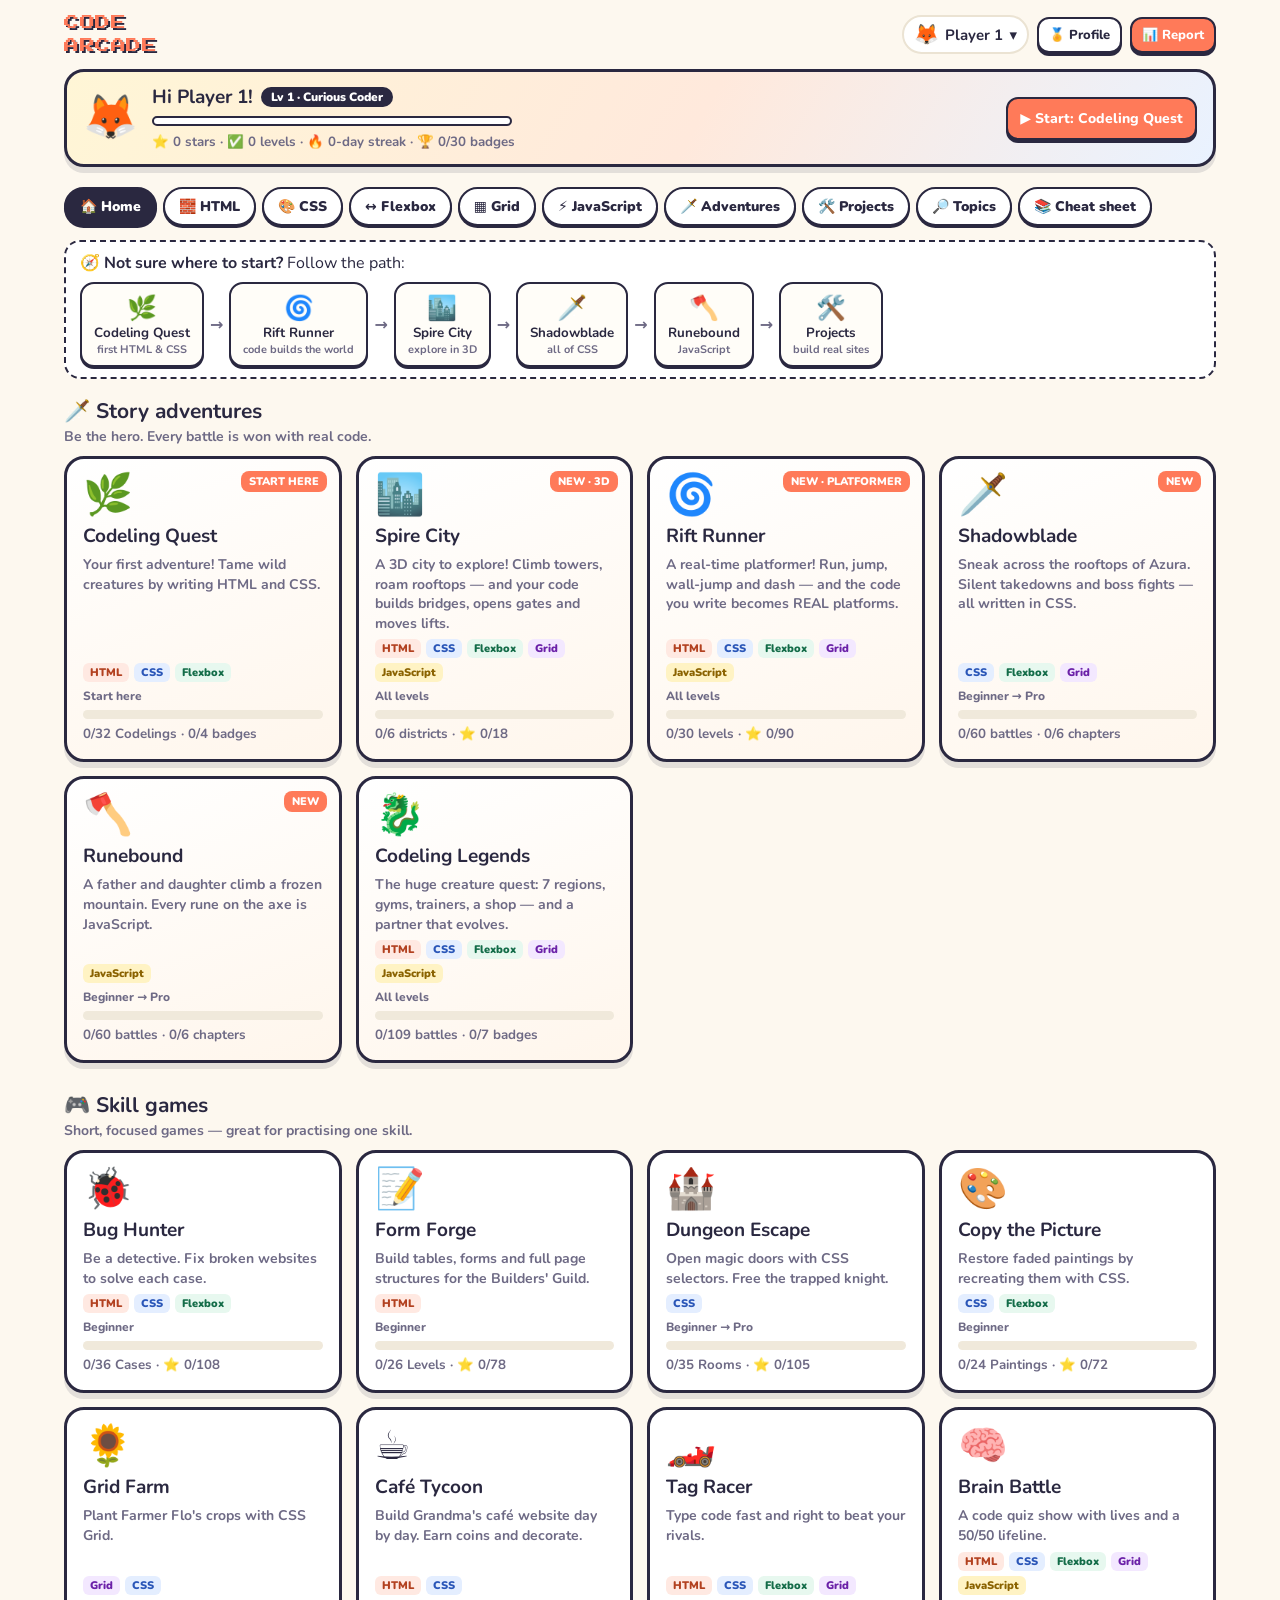
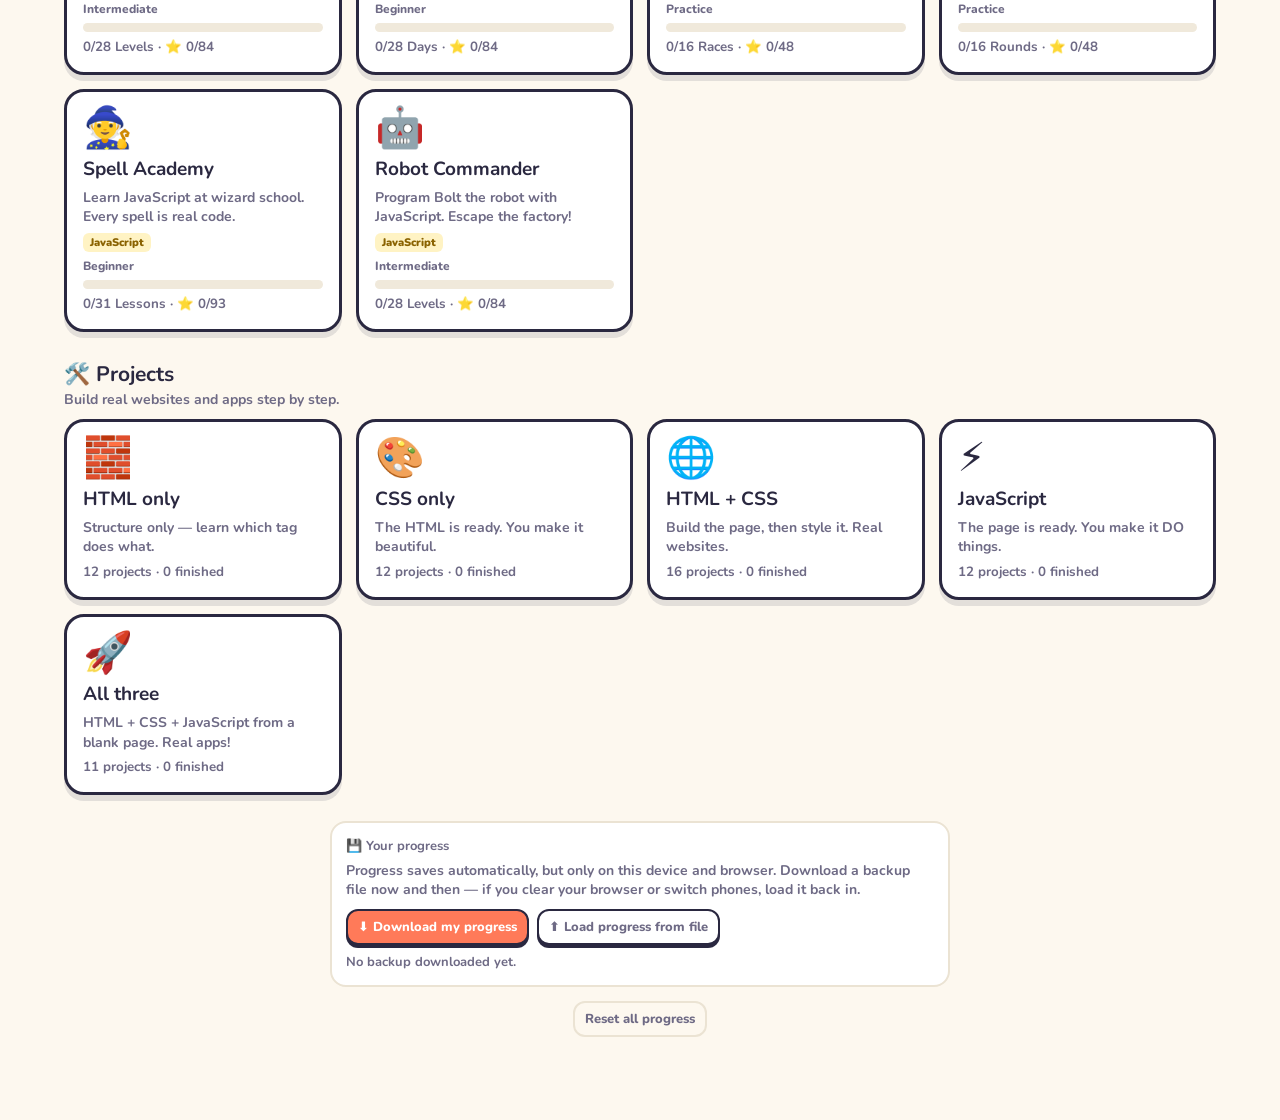
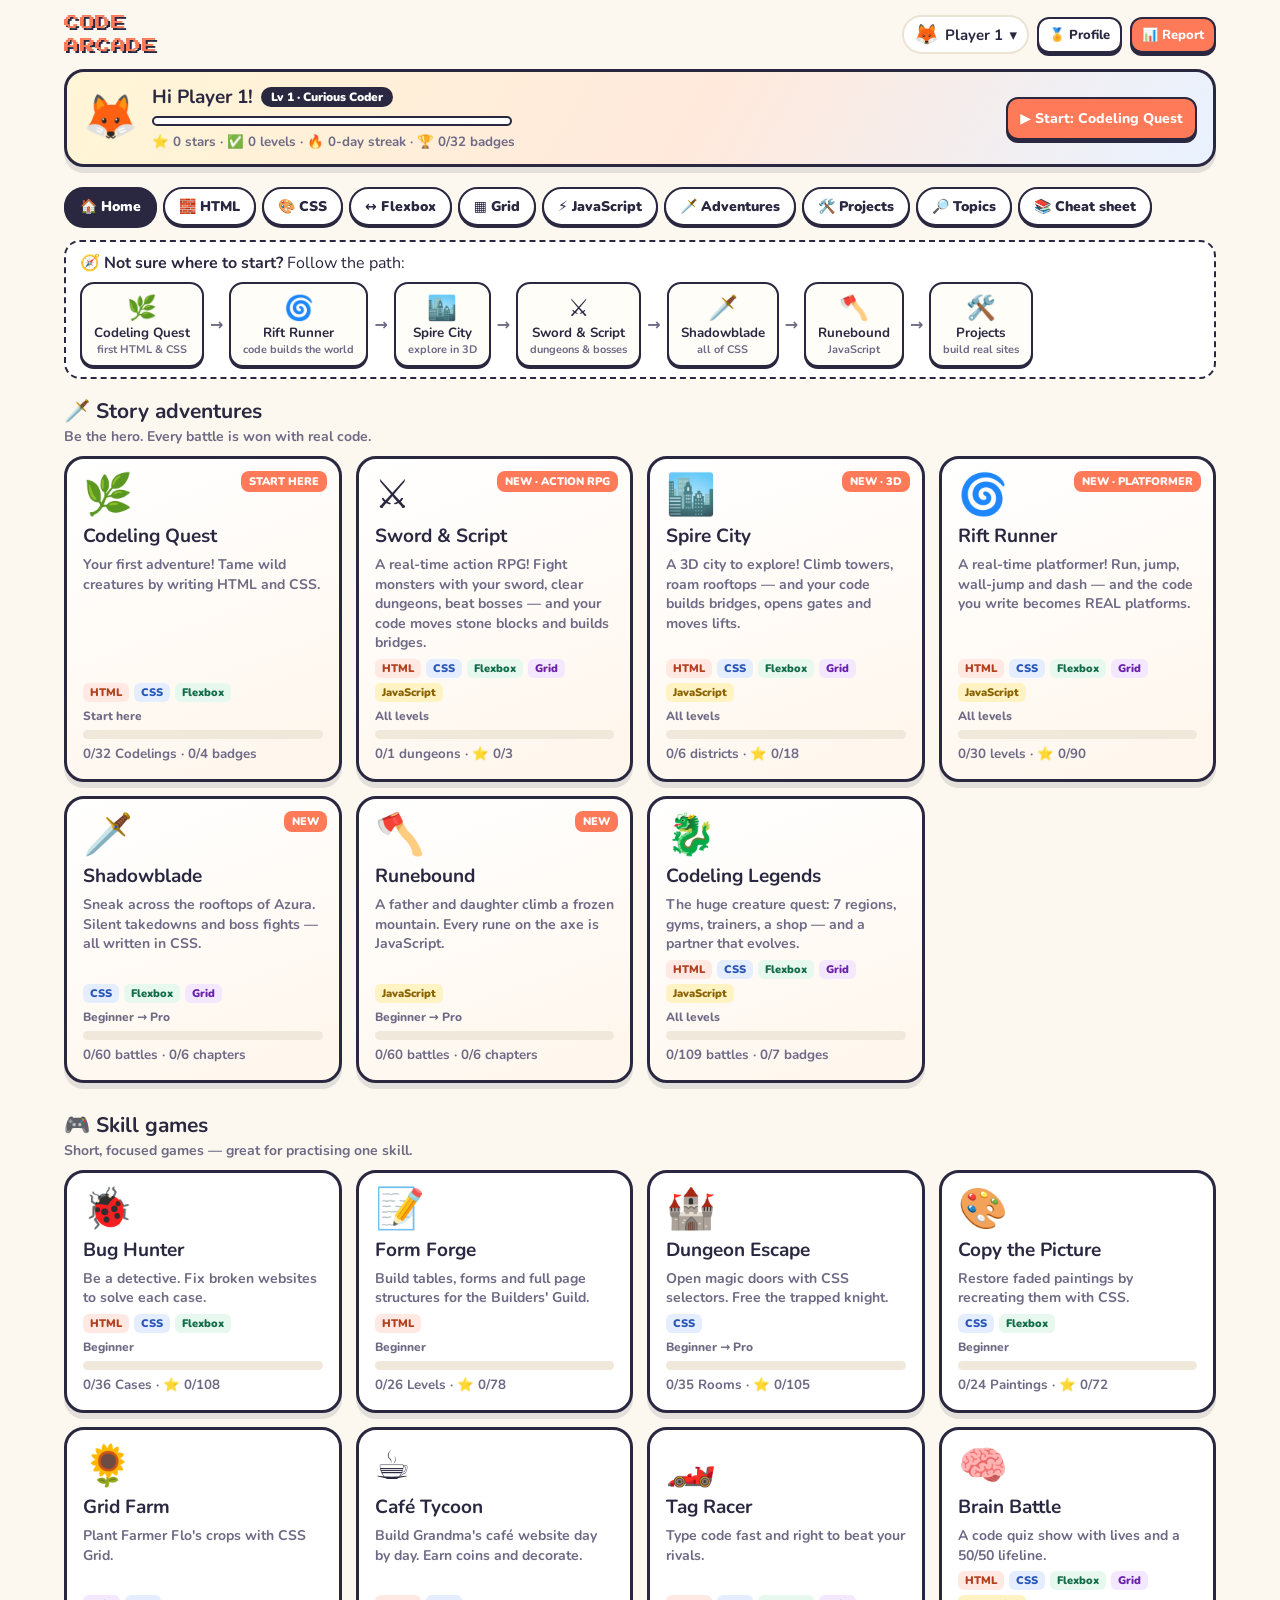
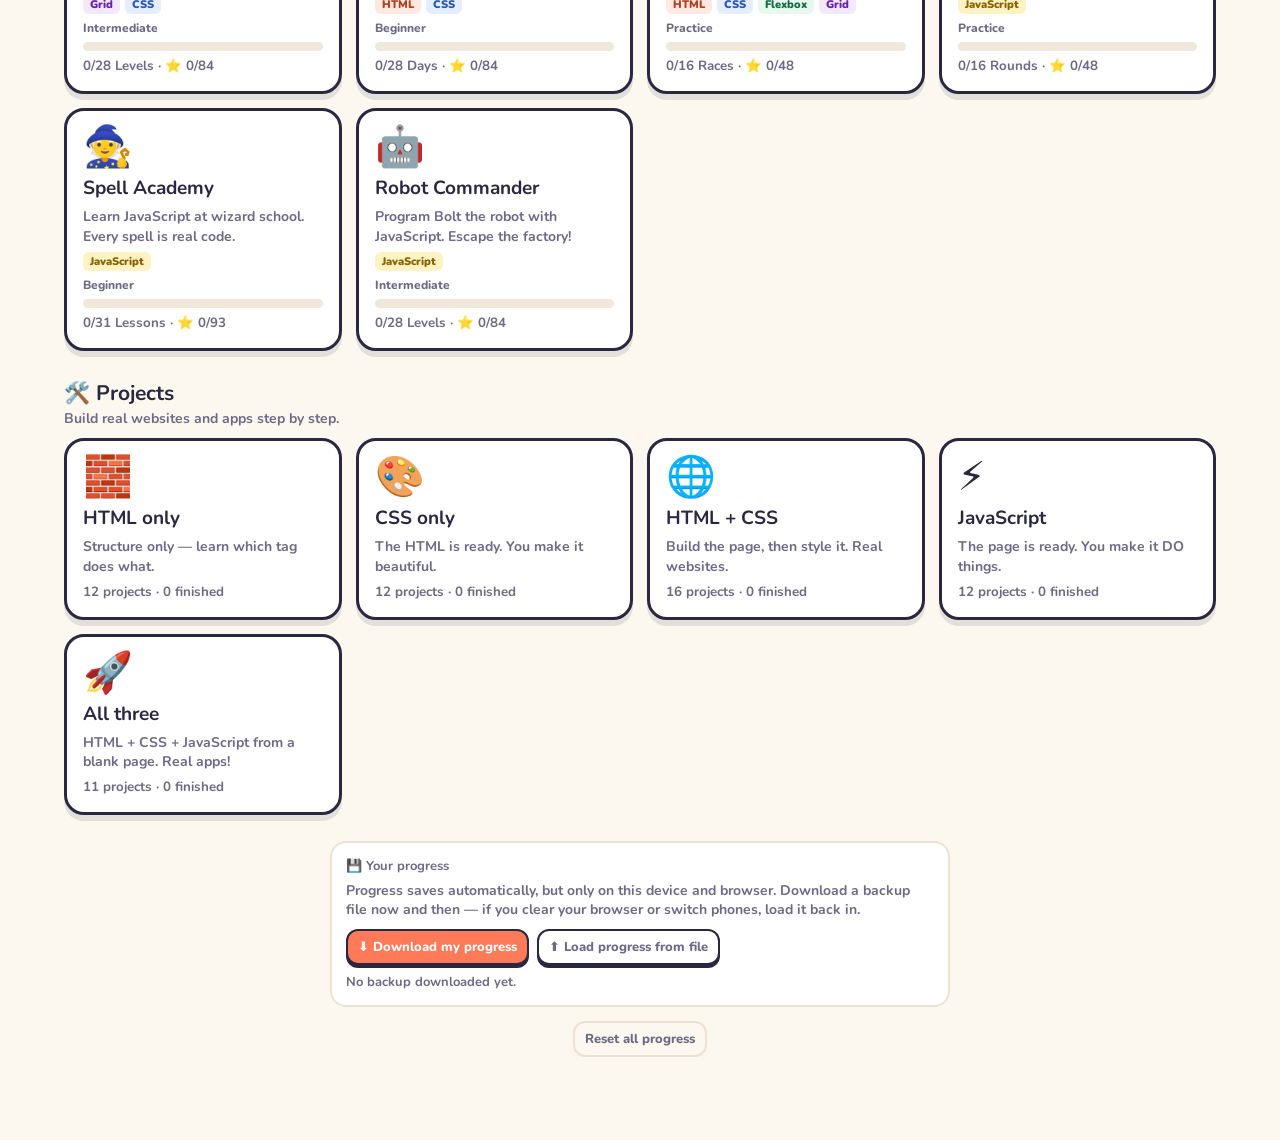
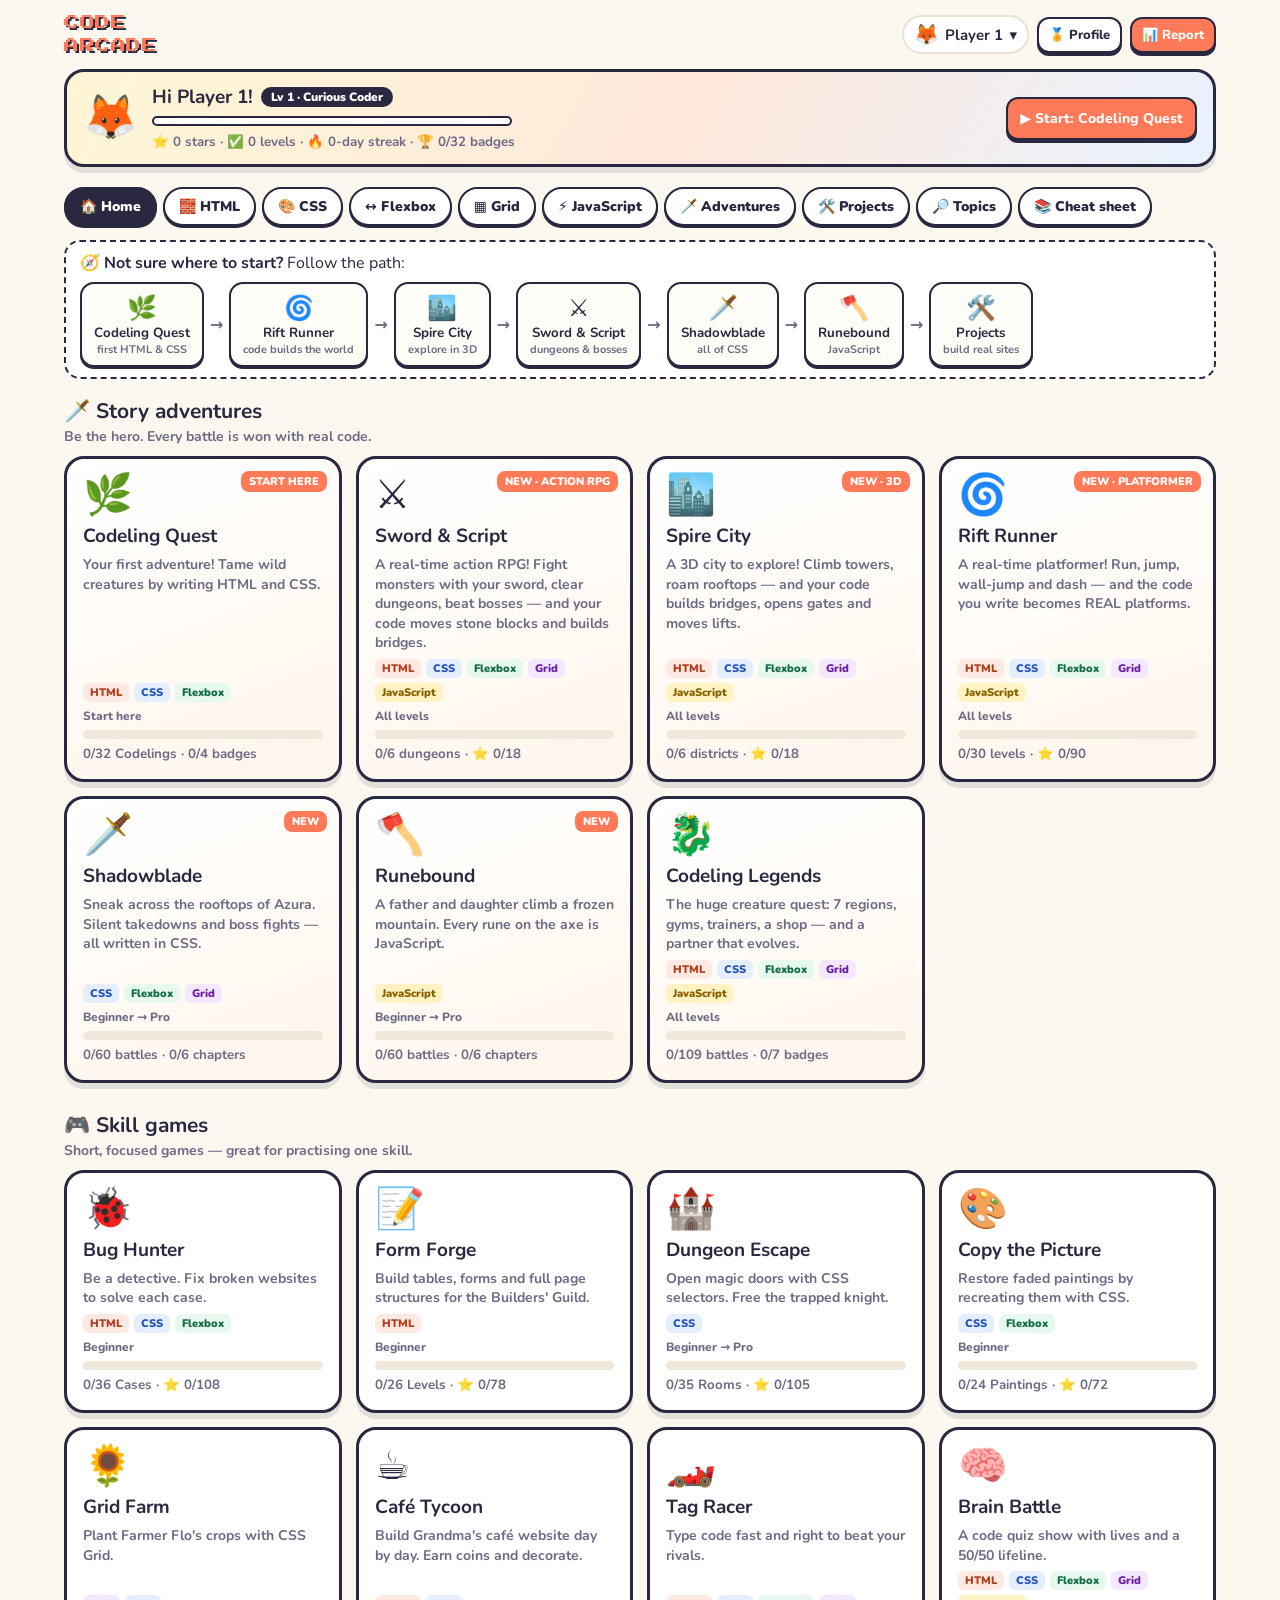
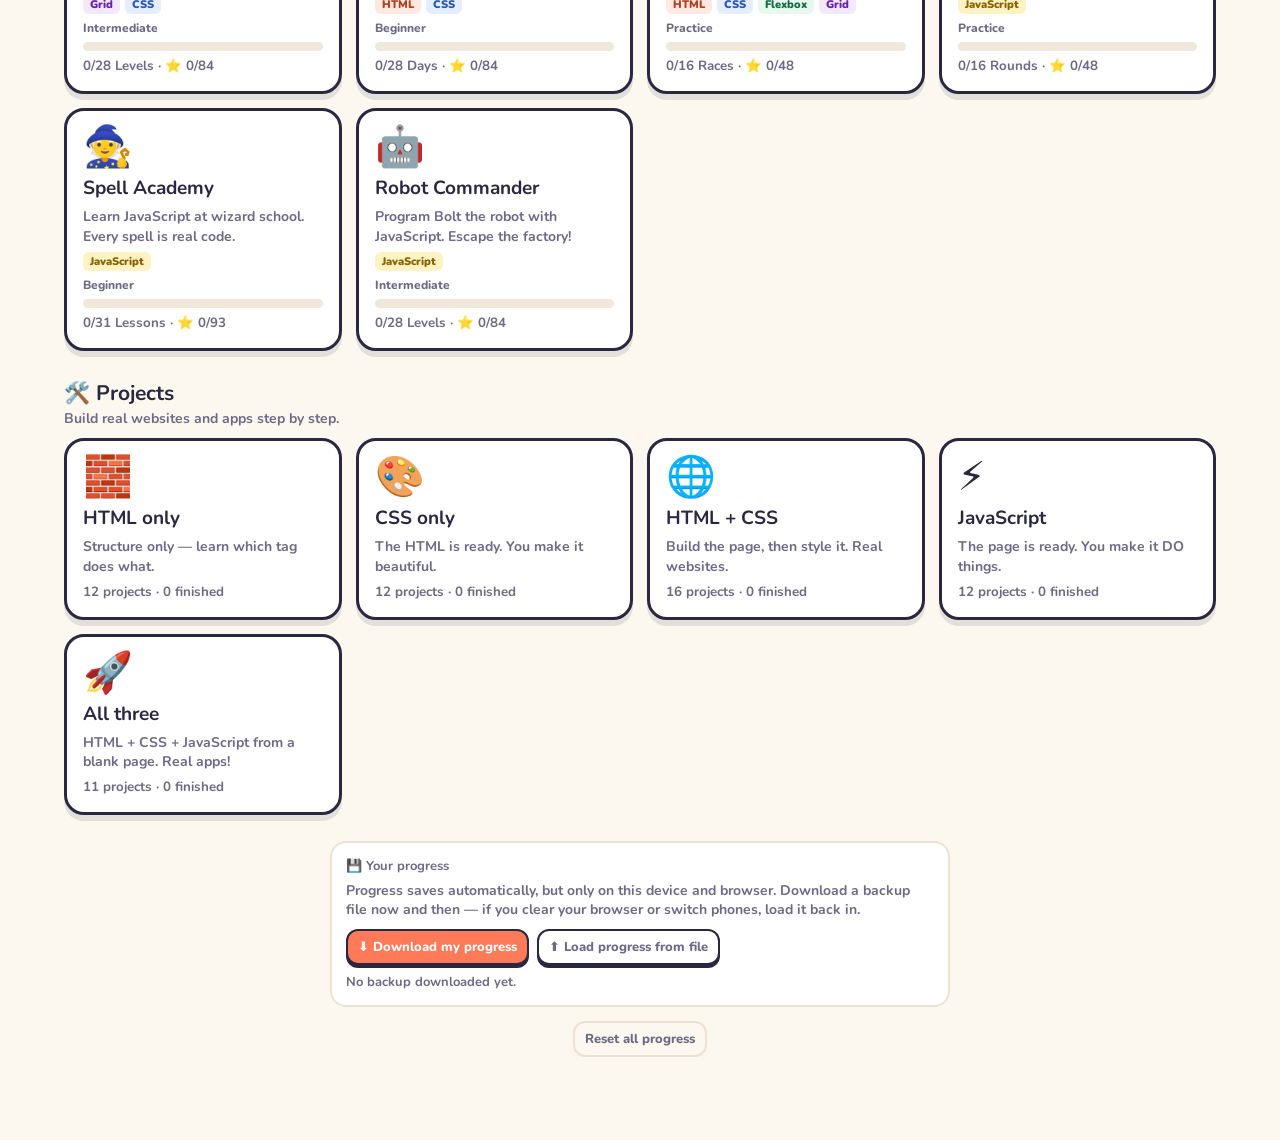
